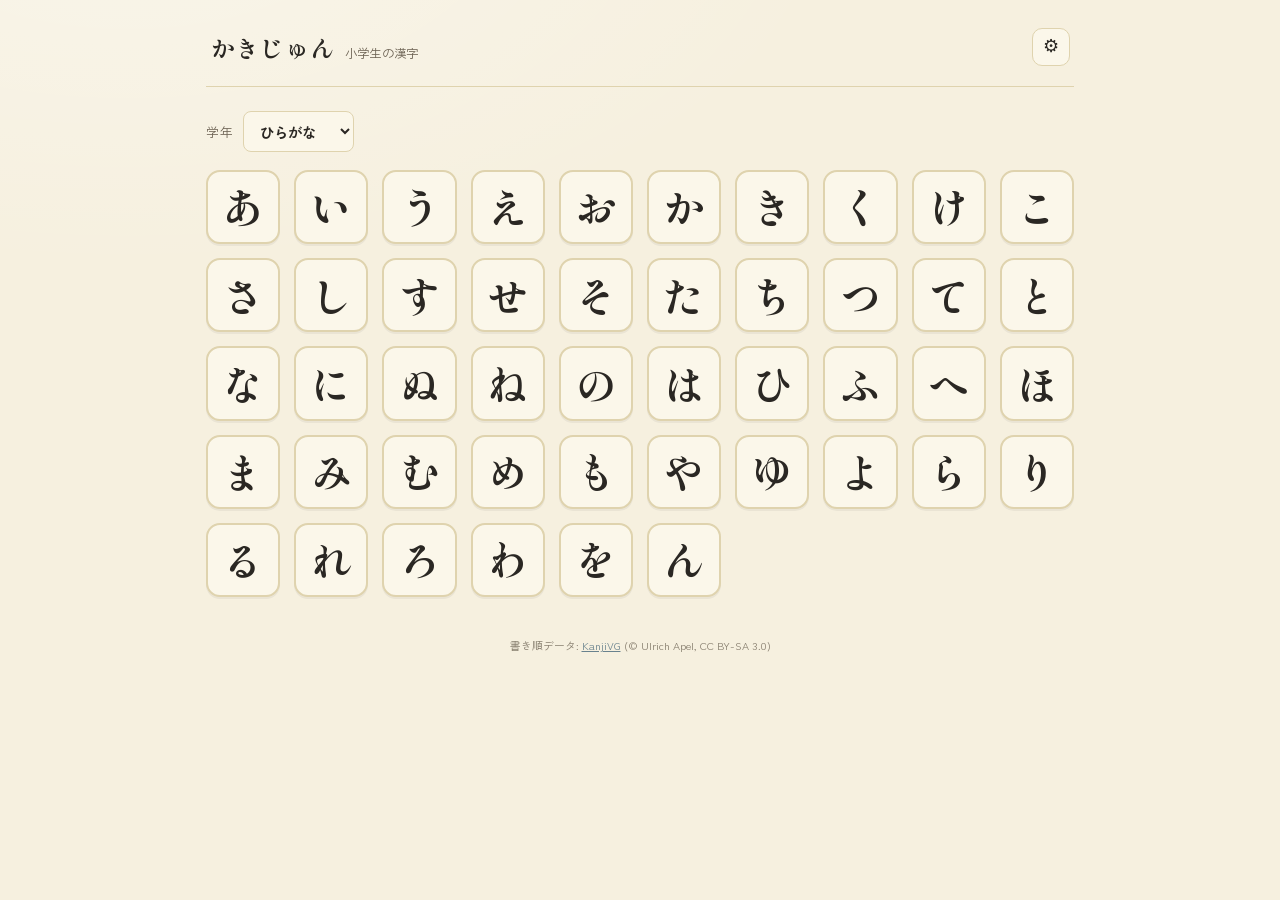
==== kanji-stroke-order-app.html @ b2378af5 "Add files via upload" ====
<!DOCTYPE html>
<html lang="ja">
<head>
<meta charset="UTF-8">
<meta name="viewport" content="width=device-width, initial-scale=1.0, maximum-scale=1, user-scalable=no">
<title>かきじゅん 〜 漢字の書き順学習</title>
<link rel="icon" href="icon-kan.png" type="image/png">
<link rel="apple-touch-icon" href="icon-kan.png">
<link rel="preconnect" href="https://fonts.googleapis.com">
<link rel="preconnect" href="https://fonts.gstatic.com" crossorigin>
<link href="https://fonts.googleapis.com/css2?family=Shippori+Mincho:wght@500;700&family=Zen+Kaku+Gothic+New:wght@400;500;700;900&display=swap" rel="stylesheet">
<style>
:root{
  --paper: #F6F0DF;
  --paper-deep: #EFE6CC;
  --card: #FBF7EA;
  --card-border: #DFD3AE;
  --ink: #2A2723;
  --ink-soft: #6B6152;
  --idle-border: #33302B;
  --mizu: #4FB8C4;
  --mizu-soft: rgba(79, 184, 196, 0.28);
  --mizu-deep: #2F8A96;
  --nando: #46677A;
  --nando-deep: #33505F;
  --disabled: #C9BE9F;
  --stroke-active: #E0512F;
  --guide-line: rgba(42,39,35,0.16);
  --guide-ghost: rgba(42,39,35,0.11);
}

* { box-sizing: border-box; }

body{
  margin:0;
  min-height:100vh;
  background:
    radial-gradient(1200px 600px at 10% -10%, rgba(255,255,255,0.35), transparent 60%),
    var(--paper);
  color: var(--ink);
  font-family: "Zen Kaku Gothic New", sans-serif;
  -webkit-tap-highlight-color: transparent;
}

.app{
  max-width: 900px;
  margin: 0 auto;
  padding: 24px 16px 60px;
}

header.app-header{
  display:flex;
  align-items:center;
  justify-content:space-between;
  gap:10px;
  padding: 4px 4px 20px;
  border-bottom: 1px solid var(--card-border);
  margin-bottom: 24px;
}
header.app-header .header-titles{
  display:flex;
  align-items:baseline;
  gap:10px;
}
header.app-header .title-jp{
  font-family:"Shippori Mincho", serif;
  font-weight:700;
  font-size: 1.5rem;
  letter-spacing: 0.04em;
}
header.app-header .subtitle{
  font-size: 0.78rem;
  color: var(--ink-soft);
  letter-spacing: 0.02em;
}
.settings-btn{
  border: 1.5px solid var(--card-border);
  background: var(--card);
  color: var(--ink);
  font-size: 1.1rem;
  line-height:1;
  width: 38px;
  height: 38px;
  border-radius: 10px;
  cursor: pointer;
  flex-shrink: 0;
}
.settings-btn:active{ transform: translateY(1px); }

/* ---------- 一覧ページ ---------- */
#view-list.hidden, #view-detail.hidden, #view-settings.hidden, #view-practice.hidden{ display:none; }

.grade-select-row{
  display:flex;
  align-items:center;
  gap: 10px;
  margin-bottom: 18px;
}
.grade-select-label{
  font-size: 0.8rem;
  color: var(--ink-soft);
  letter-spacing: 0.05em;
}
#grade-select{
  font-family: "Zen Kaku Gothic New", sans-serif;
  font-weight: 700;
  font-size: 0.9rem;
  color: var(--ink);
  background: var(--card);
  border: 1.5px solid var(--card-border);
  border-radius: 8px;
  padding: 8px 12px;
  cursor: pointer;
}
#grade-select:focus{
  outline: 2px solid var(--mizu);
  outline-offset: 1px;
}

.kanji-grid{
  display:grid;
  grid-template-columns: repeat(auto-fill, minmax(88px, 1fr));
  gap: 14px;
}
@media (min-width: 720px){
  .kanji-grid{ grid-template-columns: repeat(10, 1fr); }
}

.kanji-card{
  aspect-ratio: 1 / 1;
  background: var(--card);
  border: 2px solid var(--card-border);
  border-radius: 14px;
  display:flex;
  align-items:center;
  justify-content:center;
  cursor:pointer;
  box-shadow: 0 2px 0 rgba(42,39,35,0.06);
  transition: transform 0.08s ease, box-shadow 0.08s ease, border-color 0.15s ease;
  user-select:none;
  -webkit-user-select:none;
}
.kanji-card .glyph{
  font-family:"Shippori Mincho", serif;
  font-weight:700;
  font-size: 2.6rem;
  line-height:1;
  pointer-events:none;
}
.kanji-card:active,
.kanji-card.pressed{
  transform: translateY(2px) scale(0.97);
  box-shadow: 0 0 0 rgba(42,39,35,0);
  border-color: var(--mizu-deep);
}

/* ---------- 個別ページ ---------- */
.detail-top{
  display:flex;
  align-items:center;
  justify-content:space-between;
  margin-bottom: 6px;
}
.back-btn{
  border:none;
  background:none;
  color: var(--nando);
  font-family:"Zen Kaku Gothic New", sans-serif;
  font-weight:700;
  font-size:0.85rem;
  padding: 8px 4px;
  cursor:pointer;
}
.back-btn:hover{ color: var(--nando-deep); }

.focus-kanji{
  text-align:center;
  font-family:"Shippori Mincho", serif;
  font-weight:700;
  font-size: 2.2rem;
  margin: 4px 0 2px;
}

.play-instruction{
  text-align:center;
  font-size: 0.85rem;
  color: var(--ink-soft);
  margin-bottom: 14px;
}

.boxes-row{
  display:flex;
  justify-content:center;
  align-items:flex-start;
  gap: 18px;
  flex-wrap: wrap;
}

.kanji-box-wrap{
  display:flex;
  flex-direction:column;
  align-items:center;
  gap:8px;
}
.box-label{
  font-size: 0.72rem;
  color: var(--ink-soft);
  letter-spacing: 0.05em;
}

.kanji-box{
  width: 42vw;
  max-width: 200px;
  height: 42vw;
  max-height: 200px;
  background: var(--card);
  border-radius: 10px;
  position: relative;
  overflow:hidden;
}

.box-static{
  border: 3px solid var(--card-border);
}

.box-stroke-large{
  width: 62vw;
  max-width: 280px;
  height: 62vw;
  max-height: 280px;
}

.box-stroke{
  border: 4px solid var(--idle-border);
  box-shadow: 0 1px 0 rgba(0,0,0,0.05) inset;
  cursor:pointer;
  transition: border-color 0.2s ease, box-shadow 0.2s ease, transform 0.15s ease;
}
.box-stroke:active{ transform: scale(0.98); }
.box-stroke.playing{
  border-color: var(--mizu);
  box-shadow:
    0 0 0 3px var(--mizu-soft),
    0 6px 18px -4px var(--mizu-soft),
    0 2px 10px rgba(79,184,196,0.35);
}

.grid-guide{
  position:absolute;
  inset:0;
  pointer-events:none;
}
.grid-guide line{
  stroke: var(--guide-line);
  stroke-width: 1;
  stroke-dasharray: 4 4;
}

.stroke-svg{
  position:absolute;
  inset:0;
  width:100%;
  height:100%;
}
.stroke-ghost{
  fill:none;
  stroke: var(--guide-ghost);
  stroke-width: 4.2;
  stroke-linecap: round;
  stroke-linejoin: round;
}
.stroke-live{
  fill:none;
  stroke: var(--ink);
  stroke-width: 4.2;
  stroke-linecap: round;
  stroke-linejoin: round;
  transition: stroke 0.12s ease;
}
.stroke-live.stroke-active{
  stroke: var(--stroke-active);
}

.meta-row{
  display:flex;
  justify-content:center;
  margin: 16px 0 4px;
}
.stroke-count{
  font-size: 0.95rem;
  font-weight: 700;
  color: var(--ink);
  background: var(--paper-deep);
  padding: 4px 14px;
  border-radius: 999px;
}

.readings{
  max-width: 360px;
  margin: 18px auto 8px;
  display:flex;
  gap: 22px;
  justify-content:center;
}
.reading-group{
  text-align:center;
}
.reading-group h3{
  margin: 0 0 6px;
  font-size: 0.72rem;
  font-weight:700;
  color: var(--nando-deep);
  letter-spacing: 0.15em;
}
.reading-group .reading-item{
  font-size: 1rem;
  line-height: 1.8;
}
.reading-item .okurigana{
  color: var(--nando);
  font-size: 0.9em;
}
.reading-item.out-of-grade{ color: var(--ink-soft); }

.nav-row{
  display:flex;
  align-items:center;
  justify-content:space-between;
  max-width: 420px;
  margin: 28px auto 0;
  gap: 10px;
}
.nav-btn{
  flex:1;
  padding: 12px 10px;
  border-radius: 10px;
  border: none;
  background: var(--nando);
  color: #FBF7EA;
  font-family:"Zen Kaku Gothic New", sans-serif;
  font-weight: 700;
  font-size: 0.85rem;
  cursor:pointer;
  transition: background 0.15s ease, transform 0.08s ease;
}
.nav-btn:active{ transform: translateY(1px); }
.nav-btn:disabled{
  background: var(--disabled);
  color: #FBF7EA;
  cursor: default;
}

.list-return{
  display:block;
  margin: 18px auto 0;
  background:none;
  border: 1.5px solid var(--card-border);
  color: var(--ink-soft);
  padding: 8px 20px;
  border-radius: 999px;
  font-family:"Zen Kaku Gothic New", sans-serif;
  font-size: 0.78rem;
  cursor:pointer;
}

footer.credit{
  text-align:center;
  margin-top: 40px;
  font-size: 0.68rem;
  color: var(--ink-soft);
  opacity: 0.8;
  line-height: 1.6;
}
footer.credit a{ color: var(--nando); }

/* ---------- 設定ページ ---------- */
.settings-title{
  font-family:"Shippori Mincho", serif;
  font-weight:700;
  font-size: 1.2rem;
  margin: 4px 0 20px;
}
.settings-group{
  margin-bottom: 26px;
  padding-bottom: 22px;
  border-bottom: 1px solid var(--card-border);
}
.settings-group:last-child{
  border-bottom: none;
}
.settings-label{
  font-size: 0.78rem;
  font-weight:700;
  color: var(--nando-deep);
  letter-spacing: 0.06em;
  margin: 0 0 10px;
}
.settings-radio-row,
.settings-checkbox-row{
  display:flex;
  align-items:center;
  gap: 8px;
  font-size: 0.9rem;
  padding: 8px 4px;
  cursor:pointer;
}
.settings-radio-row input,
.settings-checkbox-row input{
  width: 18px;
  height: 18px;
  accent-color: var(--nando);
  cursor:pointer;
}
.settings-per-grade{
  margin-top: 4px;
  margin-left: 8px;
  padding-left: 14px;
  border-left: 2px solid var(--card-border);
}
#setting-current-grade{
  font-family: "Zen Kaku Gothic New", sans-serif;
  font-weight: 700;
  font-size: 0.9rem;
  color: var(--ink);
  background: var(--card);
  border: 1.5px solid var(--card-border);
  border-radius: 8px;
  padding: 8px 12px;
  cursor: pointer;
}

/* ---------- 直接練習ページ（骨組み） ---------- */
.stroke-current{
  stroke: #E0512F;
  stroke-width: 5.5;
  stroke-linecap: round;
  stroke-linejoin: round;
  fill: none;
}
.stroke-done{
  stroke: var(--ink);
  stroke-width: 4.2;
  stroke-linecap: round;
  stroke-linejoin: round;
  fill: none;
}
.stroke-marker-start{
  fill: none;
  stroke: #2F8A96;
  stroke-width: 2.6;
}
.stroke-marker-end{
  fill: none;
  stroke: #2F8A96;
  stroke-width: 2.6;
}
#view-practice{
  position: relative;
}

.practice-box-tap-hint{
  font-size: 0.68rem;
  color: var(--ink-soft);
  text-align:center;
  margin-top: 6px;
}

/* 練習エリアを大きくする対象（ひらがな・カタカナ・すうじ・小学1年生）のとき：
   ・タブレット幅（720px以上）：横並びのまま、見本30%／練習70%の幅で表示
   ・スマホ幅：縦積みにし、高さは JS 側で「画面に収まる範囲」を計算して
     見本30%／練習70%になるよう明示的に px 指定する（練習エリアが画面外に
     はみ出さないようにするため）
*/
.boxes-row-large{
  display:flex;
  flex-direction: column;
  align-items: stretch;
  gap: 14px;
  width: 100%;
}
.boxes-row-large .kanji-box-wrap{
  width: 100%;
}
.kanji-box-practice-large{
  width: 100%;
  max-width: none;
  height: auto; /* スマホではJSが高さをpxで上書きする */
}

@media (min-width: 720px){
  .boxes-row-large{
    flex-direction: row;
    align-items: flex-start;
    gap: 20px;
  }
  .boxes-row-large .kanji-box-wrap{
    width: auto;
  }
  .boxes-row-large #practice-sample-box.kanji-box-practice-large{
    width: 30%;
    height: auto !important;
    aspect-ratio: 1 / 1;
  }
  .boxes-row-large #practice-write-box.kanji-box-practice-large{
    width: 70%;
    height: auto !important;
    aspect-ratio: 1 / 1;
  }
}

/* 直接練習モード中はページ全体のスクロールを止める
   （練習エリア自体は touch-action:none で個別に操作できるようにしてある） */
body.no-page-scroll{
  overflow: hidden;
  height: 100%;
  position: fixed;
  width: 100%;
}
.user-ink{
  fill: none;
  stroke: #2F5FA6;
  stroke-width: 5;
  stroke-linecap: round;
  stroke-linejoin: round;
  opacity: 0.85;
}

.practice-result-overlay{
  position: absolute;
  inset: 0;
  background: rgba(42, 39, 35, 0.42);
  display:flex;
  align-items:center;
  justify-content:center;
  z-index: 20;
}
.practice-result-card{
  background: var(--card);
  border-radius: 18px;
  padding: 28px 24px;
  text-align:center;
  box-shadow: 0 10px 30px rgba(0,0,0,0.25);
  max-width: 280px;
}
.practice-result-grade{
  font-size: 3.2rem;
  line-height:1;
  margin-bottom: 10px;
}
.practice-result-message{
  font-size: 1rem;
  font-weight:700;
  color: var(--ink);
  margin-bottom: 20px;
}
.practice-result-buttons{
  display:flex;
  gap: 10px;
}



</style>
</head>
<body>

<div class="app">
  <header class="app-header">
    <div class="header-titles">
      <span class="title-jp">かきじゅん</span>
      <span class="subtitle">小学生の漢字</span>
    </div>
    <button class="settings-btn" id="btn-open-settings" aria-label="設定">⚙</button>
  </header>

  <!-- ============ 一覧ページ ============ -->
  <section id="view-list">
    <div class="grade-select-row">
      <label for="grade-select" class="grade-select-label">学年</label>
      <select id="grade-select"></select>
    </div>
    <div class="kanji-grid" id="kanji-grid"></div>
  </section>

  <!-- ============ 設定ページ ============ -->
  <section id="view-settings" class="hidden">
    <div class="detail-top">
      <button class="back-btn" id="btn-settings-back">← もどる</button>
    </div>
    <h2 class="settings-title">設定</h2>

    <div class="settings-group">
      <h3 class="settings-label">現在の学年</h3>
      <select id="setting-current-grade"></select>
    </div>

    <div class="settings-group">
      <h3 class="settings-label">漢字の練習モード</h3>
      <label class="settings-radio-row">
        <input type="radio" name="practice-mode-type" value="belowGrade">
        設定した学年より下を直接練習
      </label>
      <label class="settings-radio-row">
        <input type="radio" name="practice-mode-type" value="all">
        すべて直接練習
      </label>
      <label class="settings-radio-row">
        <input type="radio" name="practice-mode-type" value="perGrade">
        学年ごとに設定
      </label>
      <div class="settings-per-grade hidden" id="settings-per-grade">
        <label class="settings-checkbox-row"><input type="checkbox" data-grade="1"> 小学1年生</label>
        <label class="settings-checkbox-row"><input type="checkbox" data-grade="2"> 小学2年生</label>
        <label class="settings-checkbox-row"><input type="checkbox" data-grade="3"> 小学3年生</label>
        <label class="settings-checkbox-row"><input type="checkbox" data-grade="4"> 小学4年生</label>
        <label class="settings-checkbox-row"><input type="checkbox" data-grade="5"> 小学5年生</label>
        <label class="settings-checkbox-row"><input type="checkbox" data-grade="6"> 小学6年生</label>
      </div>
    </div>

    <div class="settings-group">
      <h3 class="settings-label">書き順見本の位置</h3>
      <label class="settings-radio-row">
        <input type="radio" name="sample-position" value="left">左
      </label>
      <label class="settings-radio-row">
        <input type="radio" name="sample-position" value="right">右
      </label>
    </div>

    <div class="settings-group">
      <h3 class="settings-label">なぞり判定の厳しさ</h3>
      <label class="settings-radio-row">
        <input type="radio" name="tolerance" value="easy">やさしい
      </label>
      <label class="settings-radio-row">
        <input type="radio" name="tolerance" value="normal">ふつう
      </label>
      <label class="settings-radio-row">
        <input type="radio" name="tolerance" value="hard">きびしい
      </label>
    </div>

    <div class="settings-group">
      <h3 class="settings-label">書き直し方法</h3>
      <label class="settings-radio-row">
        <input type="radio" name="redo-mode" value="strokeOnly">その1画だけ書き直す
      </label>
      <label class="settings-radio-row">
        <input type="radio" name="redo-mode" value="fromStart">すべて最初から書き直す
      </label>
    </div>
  </section>

  <!-- ============ 直接練習ページ（骨組み・なぞり判定は未実装） ============ -->
  <section id="view-practice" class="hidden">
    <div class="detail-top">
      <button class="back-btn" id="btn-practice-back">← もどる</button>
    </div>
    <div class="focus-kanji" id="practice-focus-char"></div>
    <div class="play-instruction" id="practice-instruction">見本をタップで再生 ▶️</div>
    <div class="boxes-row" id="practice-boxes-row"></div>
  </section>

  <!-- ============ 個別ページ ============ -->
  <section id="view-detail" class="hidden">
    <div class="detail-top">
      <button class="back-btn" id="btn-back-top">← 一覧</button>
    </div>

    <div class="focus-kanji" id="focus-kanji"></div>
    <div class="play-instruction">右の字をタップで最初から ▶️</div>

    <div class="boxes-row">
      <div class="kanji-box-wrap">
        <div class="kanji-box box-stroke box-stroke-large" id="box-stroke">
          <svg class="grid-guide" viewBox="0 0 100 100" preserveAspectRatio="none">
            <line x1="50" y1="0" x2="50" y2="100"></line>
            <line x1="0" y1="50" x2="100" y2="50"></line>
          </svg>
          <svg class="stroke-svg" id="stroke-svg" viewBox="0 0 109 109"></svg>
        </div>
      </div>
    </div>

    <div class="meta-row">
      <span class="stroke-count" id="stroke-count-label"></span>
    </div>

    <div class="readings">
      <div class="reading-group">
        <h3>音読み</h3>
        <div class="reading-item" id="on-readings"></div>
      </div>
      <div class="reading-group">
        <h3>訓読み</h3>
        <div class="reading-item" id="kun-readings"></div>
      </div>
    </div>

    <div class="nav-row">
      <button class="nav-btn" id="btn-prev">← 前の漢字</button>
      <button class="nav-btn" id="btn-next">次の漢字 →</button>
    </div>
    <button class="list-return" id="btn-back-bottom">リストに戻る</button>
  </section>

  <footer class="credit">
    書き順データ: <a href="https://kanjivg.tagaini.net/" target="_blank" rel="noopener">KanjiVG</a>
    (© Ulrich Apel, CC BY-SA 3.0)
  </footer>
</div>

<script>
/* =========================================================================
   kanji-data-grade1.js（データ層 / 小学1年生 80字）

   出典・検証方法:
   - 画数・音読み・訓読みは KANJIDIC2（電子辞書研究開発グループ [EDRDG] 提供、
     CC BY-SA 4.0）と、学年別漢字の読み方をまとめた教育系ウェブサイトの一覧表を
     突き合わせて作成しています。
   - 画数は KANJIDIC2 のデータと、KanjiVG の実際の書き順ストローク数の
     両方が一致することを機械的に確認済みです（この学年の全字で完全一致）。
   - 読み方（音読み・訓読み）は、上記の一覧表が挙げていた候補を KANJIDIC2 の
     読み方一覧と照合し、辞書的に実在が確認できたものだけを採用しています。
     ただし「この学年で実際にどの読みまで教えるか」という教育的な線引きは
     ウェブサイト側の編集判断によるものなので、記載よりも狭く教えたい場合は
     readings.on / readings.kun の配列から個別に間引いてください。
   - この配列の並び順は、ユーザーから指定された一覧（教科書会社などが使う
     伝統的な並び順）をそのまま採用しており、読み方などによる並べ替えは
     行っていません（一覧ページはこの配列順のまま表示する）。

   readings.on  : 音読み配列。各要素 {text, grade}
   readings.kun : 訓読み配列。各要素 {base, okurigana, grade}
     - base      : 漢字部分の読み（例: 「わる」）
     - okurigana : 送り仮名部分（例: 「い」）。送り仮名が無い読みは "" にする
     - grade     : その読みを習う学年（学年外の読みを区別するための拡張用）
   ========================================================================= */

const grade1Kanji = [
  {
    kanji: "一",
    sortReading: "いち",
    strokeCount: 1,
    readings: {
      on: [
        { text: "イチ", grade: 1 },
        { text: "イツ", grade: 1 }
      ],
      kun: [
        { base: "ひと", okurigana: "つ", grade: 1 }
      ]
    }
  },
  {
    kanji: "右",
    sortReading: "う",
    strokeCount: 5,
    readings: {
      on: [
        { text: "ウ", grade: 1 },
        { text: "ユウ", grade: 1 }
      ],
      kun: [
        { base: "みぎ", okurigana: "", grade: 1 }
      ]
    }
  },
  {
    kanji: "雨",
    sortReading: "う",
    strokeCount: 8,
    readings: {
      on: [
        { text: "ウ", grade: 1 }
      ],
      kun: [
        { base: "あめ", okurigana: "", grade: 1 },
        { base: "あま", okurigana: "", grade: 1 }
      ]
    }
  },
  {
    kanji: "円",
    sortReading: "えん",
    strokeCount: 4,
    readings: {
      on: [
        { text: "エン", grade: 1 }
      ],
      kun: [
        { base: "まる", okurigana: "い", grade: 1 }
      ]
    }
  },
  {
    kanji: "王",
    sortReading: "おう",
    strokeCount: 4,
    readings: {
      on: [
        { text: "オウ", grade: 1 }
      ],
      kun: [
        
      ]
    }
  },
  {
    kanji: "音",
    sortReading: "おん",
    strokeCount: 9,
    readings: {
      on: [
        { text: "オン", grade: 1 },
        { text: "イン", grade: 1 }
      ],
      kun: [
        { base: "おと", okurigana: "", grade: 1 }
      ]
    }
  },
  {
    kanji: "下",
    sortReading: "か",
    strokeCount: 3,
    readings: {
      on: [
        { text: "カ", grade: 1 },
        { text: "ゲ", grade: 1 }
      ],
      kun: [
        { base: "した", okurigana: "", grade: 1 },
        { base: "くだ", okurigana: "る", grade: 1 },
        { base: "くだ", okurigana: "さる", grade: 1 },
        { base: "さ", okurigana: "がる", grade: 1 },
        { base: "しも", okurigana: "", grade: 1 },
        { base: "もと", okurigana: "", grade: 1 },
        { base: "お", okurigana: "りる", grade: 1 }
      ]
    }
  },
  {
    kanji: "火",
    sortReading: "か",
    strokeCount: 4,
    readings: {
      on: [
        { text: "カ", grade: 1 }
      ],
      kun: [
        { base: "ひ", okurigana: "", grade: 1 },
        { base: "ほ", okurigana: "", grade: 1 }
      ]
    }
  },
  {
    kanji: "花",
    sortReading: "か",
    strokeCount: 7,
    readings: {
      on: [
        { text: "カ", grade: 1 }
      ],
      kun: [
        { base: "はな", okurigana: "", grade: 1 }
      ]
    }
  },
  {
    kanji: "学",
    sortReading: "がく",
    strokeCount: 8,
    readings: {
      on: [
        { text: "ガク", grade: 1 }
      ],
      kun: [
        { base: "まな", okurigana: "ぶ", grade: 1 }
      ]
    }
  },
  {
    kanji: "気",
    sortReading: "き",
    strokeCount: 6,
    readings: {
      on: [
        { text: "キ", grade: 1 },
        { text: "ケ", grade: 1 }
      ],
      kun: [
        
      ]
    }
  },
  {
    kanji: "九",
    sortReading: "きゅう",
    strokeCount: 2,
    readings: {
      on: [
        { text: "キュウ", grade: 1 },
        { text: "ク", grade: 1 }
      ],
      kun: [
        { base: "ここの", okurigana: "つ", grade: 1 }
      ]
    }
  },
  {
    kanji: "休",
    sortReading: "きゅう",
    strokeCount: 6,
    readings: {
      on: [
        { text: "キュウ", grade: 1 }
      ],
      kun: [
        { base: "やす", okurigana: "む", grade: 1 },
        { base: "やす", okurigana: "まる", grade: 1 },
        { base: "やす", okurigana: "める", grade: 1 }
      ]
    }
  },
  {
    kanji: "玉",
    sortReading: "ぎょく",
    strokeCount: 5,
    readings: {
      on: [
        { text: "ギョク", grade: 1 }
      ],
      kun: [
        { base: "たま", okurigana: "", grade: 1 }
      ]
    }
  },
  {
    kanji: "金",
    sortReading: "きん",
    strokeCount: 8,
    readings: {
      on: [
        { text: "キン", grade: 1 },
        { text: "コン", grade: 1 }
      ],
      kun: [
        { base: "かね", okurigana: "", grade: 1 },
        { base: "かな", okurigana: "", grade: 1 }
      ]
    }
  },
  {
    kanji: "空",
    sortReading: "くう",
    strokeCount: 8,
    readings: {
      on: [
        { text: "クウ", grade: 1 }
      ],
      kun: [
        { base: "そら", okurigana: "", grade: 1 },
        { base: "あ", okurigana: "ける", grade: 1 },
        { base: "から", okurigana: "", grade: 1 }
      ]
    }
  },
  {
    kanji: "月",
    sortReading: "げつ",
    strokeCount: 4,
    readings: {
      on: [
        { text: "ゲツ", grade: 1 },
        { text: "ガツ", grade: 1 }
      ],
      kun: [
        { base: "つき", okurigana: "", grade: 1 }
      ]
    }
  },
  {
    kanji: "犬",
    sortReading: "けん",
    strokeCount: 4,
    readings: {
      on: [
        { text: "ケン", grade: 1 }
      ],
      kun: [
        { base: "いぬ", okurigana: "", grade: 1 }
      ]
    }
  },
  {
    kanji: "見",
    sortReading: "けん",
    strokeCount: 7,
    readings: {
      on: [
        { text: "ケン", grade: 1 }
      ],
      kun: [
        { base: "み", okurigana: "る", grade: 1 },
        { base: "み", okurigana: "える", grade: 1 }
      ]
    }
  },
  {
    kanji: "五",
    sortReading: "ご",
    strokeCount: 4,
    readings: {
      on: [
        { text: "ゴ", grade: 1 }
      ],
      kun: [
        { base: "いつ", okurigana: "つ", grade: 1 }
      ]
    }
  },
  {
    kanji: "口",
    sortReading: "こう",
    strokeCount: 3,
    readings: {
      on: [
        { text: "コウ", grade: 1 },
        { text: "ク", grade: 1 }
      ],
      kun: [
        { base: "くち", okurigana: "", grade: 1 }
      ]
    }
  },
  {
    kanji: "校",
    sortReading: "こう",
    strokeCount: 10,
    readings: {
      on: [
        { text: "コウ", grade: 1 }
      ],
      kun: [
        
      ]
    }
  },
  {
    kanji: "左",
    sortReading: "さ",
    strokeCount: 5,
    readings: {
      on: [
        { text: "サ", grade: 1 }
      ],
      kun: [
        { base: "ひだり", okurigana: "", grade: 1 }
      ]
    }
  },
  {
    kanji: "三",
    sortReading: "さん",
    strokeCount: 3,
    readings: {
      on: [
        { text: "サン", grade: 1 }
      ],
      kun: [
        { base: "みっ", okurigana: "つ", grade: 1 }
      ]
    }
  },
  {
    kanji: "山",
    sortReading: "さん",
    strokeCount: 3,
    readings: {
      on: [
        { text: "サン", grade: 1 }
      ],
      kun: [
        { base: "やま", okurigana: "", grade: 1 }
      ]
    }
  },
  {
    kanji: "子",
    sortReading: "し",
    strokeCount: 3,
    readings: {
      on: [
        { text: "シ", grade: 1 },
        { text: "ス", grade: 1 }
      ],
      kun: [
        { base: "こ", okurigana: "", grade: 1 }
      ]
    }
  },
  {
    kanji: "四",
    sortReading: "し",
    strokeCount: 5,
    readings: {
      on: [
        { text: "シ", grade: 1 }
      ],
      kun: [
        { base: "よっ", okurigana: "つ", grade: 1 },
        { base: "よん", okurigana: "", grade: 1 }
      ]
    }
  },
  {
    kanji: "糸",
    sortReading: "し",
    strokeCount: 6,
    readings: {
      on: [
        { text: "シ", grade: 1 }
      ],
      kun: [
        { base: "いと", okurigana: "", grade: 1 }
      ]
    }
  },
  {
    kanji: "字",
    sortReading: "じ",
    strokeCount: 6,
    readings: {
      on: [
        { text: "ジ", grade: 1 }
      ],
      kun: [
        { base: "あざ", okurigana: "", grade: 1 }
      ]
    }
  },
  {
    kanji: "耳",
    sortReading: "じ",
    strokeCount: 6,
    readings: {
      on: [
        { text: "ジ", grade: 1 }
      ],
      kun: [
        { base: "みみ", okurigana: "", grade: 1 }
      ]
    }
  },
  {
    kanji: "七",
    sortReading: "しち",
    strokeCount: 2,
    readings: {
      on: [
        { text: "シチ", grade: 1 }
      ],
      kun: [
        { base: "なな", okurigana: "つ", grade: 1 },
        { base: "なな", okurigana: "", grade: 1 }
      ]
    }
  },
  {
    kanji: "車",
    sortReading: "しゃ",
    strokeCount: 7,
    readings: {
      on: [
        { text: "シャ", grade: 1 }
      ],
      kun: [
        { base: "くるま", okurigana: "", grade: 1 }
      ]
    }
  },
  {
    kanji: "十",
    sortReading: "じゅう",
    strokeCount: 2,
    readings: {
      on: [
        { text: "ジュウ", grade: 1 },
        { text: "ジッ", grade: 1 }
      ],
      kun: [
        { base: "とお", okurigana: "", grade: 1 },
        { base: "と", okurigana: "", grade: 1 }
      ]
    }
  },
  {
    kanji: "手",
    sortReading: "しゅ",
    strokeCount: 4,
    readings: {
      on: [
        { text: "シュ", grade: 1 }
      ],
      kun: [
        { base: "て", okurigana: "", grade: 1 },
        { base: "た", okurigana: "", grade: 1 }
      ]
    }
  },
  {
    kanji: "出",
    sortReading: "しゅつ",
    strokeCount: 5,
    readings: {
      on: [
        { text: "シュツ", grade: 1 },
        { text: "スイ", grade: 1 }
      ],
      kun: [
        { base: "で", okurigana: "る", grade: 1 },
        { base: "だ", okurigana: "す", grade: 1 }
      ]
    }
  },
  {
    kanji: "女",
    sortReading: "じょ",
    strokeCount: 3,
    readings: {
      on: [
        { text: "ジョ", grade: 1 },
        { text: "ニョ", grade: 1 },
        { text: "ニョウ", grade: 1 }
      ],
      kun: [
        { base: "おんな", okurigana: "", grade: 1 },
        { base: "め", okurigana: "", grade: 1 }
      ]
    }
  },
  {
    kanji: "小",
    sortReading: "しょう",
    strokeCount: 3,
    readings: {
      on: [
        { text: "ショウ", grade: 1 }
      ],
      kun: [
        { base: "ちい", okurigana: "さい", grade: 1 },
        { base: "こ", okurigana: "", grade: 1 },
        { base: "お", okurigana: "", grade: 1 }
      ]
    }
  },
  {
    kanji: "上",
    sortReading: "じょう",
    strokeCount: 3,
    readings: {
      on: [
        { text: "ジョウ", grade: 1 },
        { text: "ショウ", grade: 1 }
      ],
      kun: [
        { base: "うえ", okurigana: "", grade: 1 },
        { base: "うわ", okurigana: "", grade: 1 },
        { base: "かみ", okurigana: "", grade: 1 },
        { base: "あ", okurigana: "げる", grade: 1 },
        { base: "のぼ", okurigana: "る", grade: 1 }
      ]
    }
  },
  {
    kanji: "森",
    sortReading: "しん",
    strokeCount: 12,
    readings: {
      on: [
        { text: "シン", grade: 1 }
      ],
      kun: [
        { base: "もり", okurigana: "", grade: 1 }
      ]
    }
  },
  {
    kanji: "人",
    sortReading: "じん",
    strokeCount: 2,
    readings: {
      on: [
        { text: "ジン", grade: 1 },
        { text: "ニン", grade: 1 }
      ],
      kun: [
        { base: "ひと", okurigana: "", grade: 1 }
      ]
    }
  },
  {
    kanji: "水",
    sortReading: "すい",
    strokeCount: 4,
    readings: {
      on: [
        { text: "スイ", grade: 1 }
      ],
      kun: [
        { base: "みず", okurigana: "", grade: 1 }
      ]
    }
  },
  {
    kanji: "正",
    sortReading: "せい",
    strokeCount: 5,
    readings: {
      on: [
        { text: "セイ", grade: 1 },
        { text: "ショウ", grade: 1 }
      ],
      kun: [
        { base: "ただ", okurigana: "しい", grade: 1 },
        { base: "まさ", okurigana: "", grade: 1 }
      ]
    }
  },
  {
    kanji: "生",
    sortReading: "せい",
    strokeCount: 5,
    readings: {
      on: [
        { text: "セイ", grade: 1 },
        { text: "ショウ", grade: 1 }
      ],
      kun: [
        { base: "い", okurigana: "きる", grade: 1 },
        { base: "う", okurigana: "まれる", grade: 1 },
        { base: "お", okurigana: "う", grade: 1 },
        { base: "は", okurigana: "える", grade: 1 },
        { base: "き", okurigana: "", grade: 1 },
        { base: "なま", okurigana: "", grade: 1 }
      ]
    }
  },
  {
    kanji: "青",
    sortReading: "せい",
    strokeCount: 8,
    readings: {
      on: [
        { text: "セイ", grade: 1 },
        { text: "ショウ", grade: 1 }
      ],
      kun: [
        { base: "あお", okurigana: "", grade: 1 }
      ]
    }
  },
  {
    kanji: "夕",
    sortReading: "せき",
    strokeCount: 3,
    readings: {
      on: [
        { text: "セキ", grade: 1 }
      ],
      kun: [
        { base: "ゆう", okurigana: "", grade: 1 }
      ]
    }
  },
  {
    kanji: "石",
    sortReading: "せき",
    strokeCount: 5,
    readings: {
      on: [
        { text: "セキ", grade: 1 },
        { text: "シャク", grade: 1 },
        { text: "コク", grade: 1 }
      ],
      kun: [
        { base: "いし", okurigana: "", grade: 1 }
      ]
    }
  },
  {
    kanji: "赤",
    sortReading: "せき",
    strokeCount: 7,
    readings: {
      on: [
        { text: "セキ", grade: 1 },
        { text: "シャク", grade: 1 }
      ],
      kun: [
        { base: "あか", okurigana: "", grade: 1 },
        { base: "あか", okurigana: "らめる", grade: 1 }
      ]
    }
  },
  {
    kanji: "千",
    sortReading: "せん",
    strokeCount: 3,
    readings: {
      on: [
        { text: "セン", grade: 1 }
      ],
      kun: [
        
      ]
    }
  },
  {
    kanji: "川",
    sortReading: "せん",
    strokeCount: 3,
    readings: {
      on: [
        { text: "セン", grade: 1 }
      ],
      kun: [
        { base: "かわ", okurigana: "", grade: 1 }
      ]
    }
  },
  {
    kanji: "先",
    sortReading: "せん",
    strokeCount: 6,
    readings: {
      on: [
        { text: "セン", grade: 1 }
      ],
      kun: [
        { base: "さき", okurigana: "", grade: 1 }
      ]
    }
  },
  {
    kanji: "早",
    sortReading: "そう",
    strokeCount: 6,
    readings: {
      on: [
        { text: "ソウ", grade: 1 },
        { text: "サッ", grade: 1 }
      ],
      kun: [
        { base: "はや", okurigana: "い", grade: 1 },
        { base: "はや", okurigana: "まる", grade: 1 }
      ]
    }
  },
  {
    kanji: "草",
    sortReading: "そう",
    strokeCount: 9,
    readings: {
      on: [
        { text: "ソウ", grade: 1 }
      ],
      kun: [
        { base: "くさ", okurigana: "", grade: 1 }
      ]
    }
  },
  {
    kanji: "足",
    sortReading: "そく",
    strokeCount: 7,
    readings: {
      on: [
        { text: "ソク", grade: 1 }
      ],
      kun: [
        { base: "た", okurigana: "りる", grade: 1 },
        { base: "た", okurigana: "す", grade: 1 },
        { base: "あし", okurigana: "", grade: 1 }
      ]
    }
  },
  {
    kanji: "村",
    sortReading: "そん",
    strokeCount: 7,
    readings: {
      on: [
        { text: "ソン", grade: 1 }
      ],
      kun: [
        { base: "むら", okurigana: "", grade: 1 }
      ]
    }
  },
  {
    kanji: "大",
    sortReading: "たい",
    strokeCount: 3,
    readings: {
      on: [
        { text: "タイ", grade: 1 },
        { text: "ダイ", grade: 1 }
      ],
      kun: [
        { base: "おお", okurigana: "きい", grade: 1 },
        { base: "おお", okurigana: "いに", grade: 1 }
      ]
    }
  },
  {
    kanji: "男",
    sortReading: "だん",
    strokeCount: 7,
    readings: {
      on: [
        { text: "ダン", grade: 1 },
        { text: "ナン", grade: 1 }
      ],
      kun: [
        { base: "おとこ", okurigana: "", grade: 1 }
      ]
    }
  },
  {
    kanji: "竹",
    sortReading: "ちく",
    strokeCount: 6,
    readings: {
      on: [
        { text: "チク", grade: 1 }
      ],
      kun: [
        { base: "たけ", okurigana: "", grade: 1 }
      ]
    }
  },
  {
    kanji: "中",
    sortReading: "ちゅう",
    strokeCount: 4,
    readings: {
      on: [
        { text: "チュウ", grade: 1 }
      ],
      kun: [
        { base: "なか", okurigana: "", grade: 1 }
      ]
    }
  },
  {
    kanji: "虫",
    sortReading: "ちゅう",
    strokeCount: 6,
    readings: {
      on: [
        { text: "チュウ", grade: 1 }
      ],
      kun: [
        { base: "むし", okurigana: "", grade: 1 }
      ]
    }
  },
  {
    kanji: "町",
    sortReading: "ちょう",
    strokeCount: 7,
    readings: {
      on: [
        { text: "チョウ", grade: 1 }
      ],
      kun: [
        { base: "まち", okurigana: "", grade: 1 }
      ]
    }
  },
  {
    kanji: "天",
    sortReading: "てん",
    strokeCount: 4,
    readings: {
      on: [
        { text: "テン", grade: 1 }
      ],
      kun: [
        { base: "あま", okurigana: "", grade: 1 },
        { base: "あめ", okurigana: "", grade: 1 }
      ]
    }
  },
  {
    kanji: "田",
    sortReading: "でん",
    strokeCount: 5,
    readings: {
      on: [
        { text: "デン", grade: 1 }
      ],
      kun: [
        { base: "た", okurigana: "", grade: 1 }
      ]
    }
  },
  {
    kanji: "土",
    sortReading: "ど",
    strokeCount: 3,
    readings: {
      on: [
        { text: "ド", grade: 1 },
        { text: "ト", grade: 1 }
      ],
      kun: [
        { base: "つち", okurigana: "", grade: 1 }
      ]
    }
  },
  {
    kanji: "二",
    sortReading: "に",
    strokeCount: 2,
    readings: {
      on: [
        { text: "ニ", grade: 1 }
      ],
      kun: [
        { base: "ふた", okurigana: "つ", grade: 1 }
      ]
    }
  },
  {
    kanji: "日",
    sortReading: "にち",
    strokeCount: 4,
    readings: {
      on: [
        { text: "ニチ", grade: 1 },
        { text: "ジツ", grade: 1 }
      ],
      kun: [
        { base: "ひ", okurigana: "", grade: 1 },
        { base: "か", okurigana: "", grade: 1 }
      ]
    }
  },
  {
    kanji: "年",
    sortReading: "ねん",
    strokeCount: 6,
    readings: {
      on: [
        { text: "ネン", grade: 1 }
      ],
      kun: [
        { base: "とし", okurigana: "", grade: 1 }
      ]
    }
  },
  {
    kanji: "入",
    sortReading: "にゅう",
    strokeCount: 2,
    readings: {
      on: [
        { text: "ニュウ", grade: 1 }
      ],
      kun: [
        { base: "はい", okurigana: "る", grade: 1 },
        { base: "い", okurigana: "れる", grade: 1 }
      ]
    }
  },
  {
    kanji: "貝",
    sortReading: "かい",
    strokeCount: 7,
    readings: {
      on: [
        
      ],
      kun: [
        { base: "かい", okurigana: "", grade: 1 }
      ]
    }
  },
  {
    kanji: "白",
    sortReading: "はく",
    strokeCount: 5,
    readings: {
      on: [
        { text: "ハク", grade: 1 },
        { text: "ビャク", grade: 1 }
      ],
      kun: [
        { base: "しろ", okurigana: "い", grade: 1 },
        { base: "しろ", okurigana: "", grade: 1 },
        { base: "しら", okurigana: "", grade: 1 }
      ]
    }
  },
  {
    kanji: "八",
    sortReading: "はち",
    strokeCount: 2,
    readings: {
      on: [
        { text: "ハチ", grade: 1 }
      ],
      kun: [
        { base: "やっ", okurigana: "つ", grade: 1 },
        { base: "や", okurigana: "", grade: 1 }
      ]
    }
  },
  {
    kanji: "百",
    sortReading: "ひゃく",
    strokeCount: 6,
    readings: {
      on: [
        { text: "ヒャク", grade: 1 }
      ],
      kun: [
        
      ]
    }
  },
  {
    kanji: "文",
    sortReading: "ぶん",
    strokeCount: 4,
    readings: {
      on: [
        { text: "ブン", grade: 1 },
        { text: "モン", grade: 1 }
      ],
      kun: [
        { base: "ふみ", okurigana: "", grade: 1 }
      ]
    }
  },
  {
    kanji: "木",
    sortReading: "ぼく",
    strokeCount: 4,
    readings: {
      on: [
        { text: "ボク", grade: 1 },
        { text: "モク", grade: 1 }
      ],
      kun: [
        { base: "き", okurigana: "", grade: 1 },
        { base: "こ", okurigana: "", grade: 1 }
      ]
    }
  },
  {
    kanji: "本",
    sortReading: "ほん",
    strokeCount: 5,
    readings: {
      on: [
        { text: "ホン", grade: 1 }
      ],
      kun: [
        { base: "もと", okurigana: "", grade: 1 }
      ]
    }
  },
  {
    kanji: "名",
    sortReading: "めい",
    strokeCount: 6,
    readings: {
      on: [
        { text: "メイ", grade: 1 },
        { text: "ミョウ", grade: 1 }
      ],
      kun: [
        { base: "な", okurigana: "", grade: 1 }
      ]
    }
  },
  {
    kanji: "目",
    sortReading: "もく",
    strokeCount: 5,
    readings: {
      on: [
        { text: "モク", grade: 1 },
        { text: "ボク", grade: 1 }
      ],
      kun: [
        { base: "め", okurigana: "", grade: 1 }
      ]
    }
  },
  {
    kanji: "立",
    sortReading: "りつ",
    strokeCount: 5,
    readings: {
      on: [
        { text: "リツ", grade: 1 },
        { text: "リュウ", grade: 1 }
      ],
      kun: [
        { base: "た", okurigana: "つ", grade: 1 },
        { base: "た", okurigana: "てる", grade: 1 }
      ]
    }
  },
  {
    kanji: "力",
    sortReading: "りょく",
    strokeCount: 2,
    readings: {
      on: [
        { text: "リョク", grade: 1 },
        { text: "リキ", grade: 1 }
      ],
      kun: [
        { base: "ちから", okurigana: "", grade: 1 }
      ]
    }
  },
  {
    kanji: "林",
    sortReading: "りん",
    strokeCount: 8,
    readings: {
      on: [
        { text: "リン", grade: 1 }
      ],
      kun: [
        { base: "はやし", okurigana: "", grade: 1 }
      ]
    }
  },
  {
    kanji: "六",
    sortReading: "ろく",
    strokeCount: 4,
    readings: {
      on: [
        { text: "ロク", grade: 1 }
      ],
      kun: [
        { base: "むっ", okurigana: "つ", grade: 1 },
        { base: "む", okurigana: "", grade: 1 },
        { base: "むい", okurigana: "", grade: 1 }
      ]
    }
  }
];

/* =========================================================================
   kanji-data-grade2.js（データ層 / 小学2年生 160字）

   出典・検証方法:
   - 画数・音読み・訓読みは KANJIDIC2（電子辞書研究開発グループ [EDRDG] 提供、
     CC BY-SA 4.0）と、学年別漢字の読み方をまとめた教育系ウェブサイトの一覧表を
     突き合わせて作成しています。
   - 対象の160字は、KANJIDIC2の学年情報（文部科学省の学年別漢字配当表に基づく）
     でgrade=2として登録されている漢字と完全に一致することを確認済みです。
   - 画数は KANJIDIC2 のデータと、KanjiVG の実際の書き順ストローク数の
     両方が一致することを機械的に確認済みです（この学年の全字で完全一致）。
   - 読み方（音読み・訓読み）は、上記の一覧表が挙げていた候補を KANJIDIC2 の
     読み方一覧と照合し、辞書的に実在が確認できたものだけを採用しています。
     一覧表の誤り（例: 「体」の画数が4画と誤記されていた、「絵」の「え」が
     訓読み欄に誤って記載されていた等）はKANJIDIC2の値で補正しています。
   - この配列の並び順は、教育系ウェブサイトの一覧表の掲載順をそのまま採用して
     おり、読み方などによる並べ替えは行っていません（一覧ページはこの配列順の
     まま表示する）。

   readings.on  : 音読み配列。各要素 {text, grade}
   readings.kun : 訓読み配列。各要素 {base, okurigana, grade}
     - base      : 漢字部分の読み（例: 「わる」）
     - okurigana : 送り仮名部分（例: 「い」）。送り仮名が無い読みは "" にする
     - grade     : その読みを習う学年（学年外の読みを区別するための拡張用）
   ========================================================================= */

const grade2Kanji = [
  {
    kanji: "引",
    sortReading: "いん",
    strokeCount: 4,
    readings: {
      on: [
        { text: "イン", grade: 2 }
      ],
      kun: [
        { base: "ひ", okurigana: "く", grade: 2 }
      ]
    }
  },
  {
    kanji: "羽",
    sortReading: "う",
    strokeCount: 6,
    readings: {
      on: [
        { text: "ウ", grade: 2 }
      ],
      kun: [
        { base: "はね", okurigana: "", grade: 2 }
      ]
    }
  },
  {
    kanji: "園",
    sortReading: "えん",
    strokeCount: 13,
    readings: {
      on: [
        { text: "エン", grade: 2 }
      ],
      kun: [
        { base: "その", okurigana: "", grade: 2 }
      ]
    }
  },
  {
    kanji: "遠",
    sortReading: "えん",
    strokeCount: 13,
    readings: {
      on: [
        { text: "エン", grade: 2 },
        { text: "オン", grade: 2 }
      ],
      kun: [
        { base: "とお", okurigana: "い", grade: 2 }
      ]
    }
  },
  {
    kanji: "雲",
    sortReading: "うん",
    strokeCount: 12,
    readings: {
      on: [
        { text: "ウン", grade: 2 }
      ],
      kun: [
        { base: "くも", okurigana: "", grade: 2 }
      ]
    }
  },
  {
    kanji: "何",
    sortReading: "か",
    strokeCount: 7,
    readings: {
      on: [
        { text: "カ", grade: 2 }
      ],
      kun: [
        { base: "なに", okurigana: "", grade: 2 },
        { base: "なん", okurigana: "", grade: 2 }
      ]
    }
  },
  {
    kanji: "科",
    sortReading: "か",
    strokeCount: 9,
    readings: {
      on: [
        { text: "カ", grade: 2 }
      ],
      kun: [
        
      ]
    }
  },
  {
    kanji: "夏",
    sortReading: "か",
    strokeCount: 10,
    readings: {
      on: [
        { text: "カ", grade: 2 },
        { text: "ゲ", grade: 2 }
      ],
      kun: [
        { base: "なつ", okurigana: "", grade: 2 }
      ]
    }
  },
  {
    kanji: "家",
    sortReading: "か",
    strokeCount: 10,
    readings: {
      on: [
        { text: "カ", grade: 2 },
        { text: "ケ", grade: 2 }
      ],
      kun: [
        { base: "いえ", okurigana: "", grade: 2 },
        { base: "や", okurigana: "", grade: 2 }
      ]
    }
  },
  {
    kanji: "歌",
    sortReading: "か",
    strokeCount: 14,
    readings: {
      on: [
        { text: "カ", grade: 2 }
      ],
      kun: [
        { base: "うた", okurigana: "", grade: 2 },
        { base: "うた", okurigana: "う", grade: 2 }
      ]
    }
  },
  {
    kanji: "画",
    sortReading: "が",
    strokeCount: 8,
    readings: {
      on: [
        { text: "ガ", grade: 2 }
      ],
      kun: [
        { base: "えが", okurigana: "く", grade: 2 },
        { base: "かく", okurigana: "する", grade: 2 }
      ]
    }
  },
  {
    kanji: "回",
    sortReading: "かい",
    strokeCount: 6,
    readings: {
      on: [
        { text: "カイ", grade: 2 },
        { text: "エ", grade: 2 }
      ],
      kun: [
        { base: "まわ", okurigana: "る", grade: 2 }
      ]
    }
  },
  {
    kanji: "会",
    sortReading: "かい",
    strokeCount: 6,
    readings: {
      on: [
        { text: "カイ", grade: 2 },
        { text: "エ", grade: 2 }
      ],
      kun: [
        { base: "あ", okurigana: "う", grade: 2 }
      ]
    }
  },
  {
    kanji: "海",
    sortReading: "かい",
    strokeCount: 9,
    readings: {
      on: [
        { text: "カイ", grade: 2 }
      ],
      kun: [
        { base: "うみ", okurigana: "", grade: 2 }
      ]
    }
  },
  {
    kanji: "絵",
    sortReading: "かい",
    strokeCount: 12,
    readings: {
      on: [
        { text: "カイ", grade: 2 },
        { text: "エ", grade: 2 }
      ],
      kun: [
        
      ]
    }
  },
  {
    kanji: "外",
    sortReading: "がい",
    strokeCount: 5,
    readings: {
      on: [
        { text: "ガイ", grade: 2 },
        { text: "ゲ", grade: 2 }
      ],
      kun: [
        { base: "そと", okurigana: "", grade: 2 },
        { base: "ほか", okurigana: "", grade: 2 },
        { base: "はず", okurigana: "す", grade: 2 }
      ]
    }
  },
  {
    kanji: "角",
    sortReading: "かく",
    strokeCount: 7,
    readings: {
      on: [
        { text: "カク", grade: 2 }
      ],
      kun: [
        { base: "つの", okurigana: "", grade: 2 },
        { base: "かど", okurigana: "", grade: 2 }
      ]
    }
  },
  {
    kanji: "楽",
    sortReading: "らく",
    strokeCount: 13,
    readings: {
      on: [
        { text: "ラク", grade: 2 },
        { text: "ガク", grade: 2 }
      ],
      kun: [
        { base: "たの", okurigana: "しい", grade: 2 }
      ]
    }
  },
  {
    kanji: "活",
    sortReading: "かつ",
    strokeCount: 9,
    readings: {
      on: [
        { text: "カツ", grade: 2 }
      ],
      kun: [
        { base: "い", okurigana: "きる", grade: 2 }
      ]
    }
  },
  {
    kanji: "間",
    sortReading: "かん",
    strokeCount: 12,
    readings: {
      on: [
        { text: "カン", grade: 2 },
        { text: "ケン", grade: 2 }
      ],
      kun: [
        { base: "あいだ", okurigana: "", grade: 2 },
        { base: "ま", okurigana: "", grade: 2 }
      ]
    }
  },
  {
    kanji: "丸",
    sortReading: "がん",
    strokeCount: 3,
    readings: {
      on: [
        { text: "ガン", grade: 2 }
      ],
      kun: [
        { base: "まる", okurigana: "", grade: 2 }
      ]
    }
  },
  {
    kanji: "岩",
    sortReading: "がん",
    strokeCount: 8,
    readings: {
      on: [
        { text: "ガン", grade: 2 }
      ],
      kun: [
        { base: "いわ", okurigana: "", grade: 2 }
      ]
    }
  },
  {
    kanji: "顔",
    sortReading: "がん",
    strokeCount: 18,
    readings: {
      on: [
        { text: "ガン", grade: 2 }
      ],
      kun: [
        { base: "かお", okurigana: "", grade: 2 }
      ]
    }
  },
  {
    kanji: "汽",
    sortReading: "き",
    strokeCount: 7,
    readings: {
      on: [
        { text: "キ", grade: 2 }
      ],
      kun: [
        
      ]
    }
  },
  {
    kanji: "記",
    sortReading: "き",
    strokeCount: 10,
    readings: {
      on: [
        { text: "キ", grade: 2 }
      ],
      kun: [
        { base: "しる", okurigana: "す", grade: 2 }
      ]
    }
  },
  {
    kanji: "帰",
    sortReading: "き",
    strokeCount: 10,
    readings: {
      on: [
        { text: "キ", grade: 2 }
      ],
      kun: [
        { base: "かえ", okurigana: "る", grade: 2 }
      ]
    }
  },
  {
    kanji: "弓",
    sortReading: "きゅう",
    strokeCount: 3,
    readings: {
      on: [
        { text: "キュウ", grade: 2 }
      ],
      kun: [
        { base: "ゆみ", okurigana: "", grade: 2 }
      ]
    }
  },
  {
    kanji: "牛",
    sortReading: "ぎゅう",
    strokeCount: 4,
    readings: {
      on: [
        { text: "ギュウ", grade: 2 }
      ],
      kun: [
        { base: "うし", okurigana: "", grade: 2 }
      ]
    }
  },
  {
    kanji: "魚",
    sortReading: "ぎょ",
    strokeCount: 11,
    readings: {
      on: [
        { text: "ギョ", grade: 2 }
      ],
      kun: [
        { base: "さかな", okurigana: "", grade: 2 },
        { base: "うお", okurigana: "", grade: 2 }
      ]
    }
  },
  {
    kanji: "京",
    sortReading: "きょう",
    strokeCount: 8,
    readings: {
      on: [
        { text: "キョウ", grade: 2 },
        { text: "ケイ", grade: 2 }
      ],
      kun: [
        
      ]
    }
  },
  {
    kanji: "強",
    sortReading: "きょう",
    strokeCount: 11,
    readings: {
      on: [
        { text: "キョウ", grade: 2 },
        { text: "ゴウ", grade: 2 }
      ],
      kun: [
        { base: "つよ", okurigana: "い", grade: 2 },
        { base: "し", okurigana: "いる", grade: 2 }
      ]
    }
  },
  {
    kanji: "教",
    sortReading: "きょう",
    strokeCount: 11,
    readings: {
      on: [
        { text: "キョウ", grade: 2 }
      ],
      kun: [
        { base: "おし", okurigana: "える", grade: 2 },
        { base: "おそ", okurigana: "わる", grade: 2 }
      ]
    }
  },
  {
    kanji: "近",
    sortReading: "きん",
    strokeCount: 7,
    readings: {
      on: [
        { text: "キン", grade: 2 }
      ],
      kun: [
        { base: "ちか", okurigana: "い", grade: 2 }
      ]
    }
  },
  {
    kanji: "兄",
    sortReading: "けい",
    strokeCount: 5,
    readings: {
      on: [
        { text: "ケイ", grade: 2 },
        { text: "キョウ", grade: 2 }
      ],
      kun: [
        { base: "あに", okurigana: "", grade: 2 }
      ]
    }
  },
  {
    kanji: "形",
    sortReading: "けい",
    strokeCount: 7,
    readings: {
      on: [
        { text: "ケイ", grade: 2 },
        { text: "ギョウ", grade: 2 }
      ],
      kun: [
        { base: "かたち", okurigana: "", grade: 2 },
        { base: "かた", okurigana: "", grade: 2 }
      ]
    }
  },
  {
    kanji: "計",
    sortReading: "けい",
    strokeCount: 9,
    readings: {
      on: [
        { text: "ケイ", grade: 2 }
      ],
      kun: [
        { base: "はか", okurigana: "る", grade: 2 }
      ]
    }
  },
  {
    kanji: "元",
    sortReading: "げん",
    strokeCount: 4,
    readings: {
      on: [
        { text: "ゲン", grade: 2 },
        { text: "ガン", grade: 2 }
      ],
      kun: [
        { base: "もと", okurigana: "", grade: 2 }
      ]
    }
  },
  {
    kanji: "言",
    sortReading: "げん",
    strokeCount: 7,
    readings: {
      on: [
        { text: "ゲン", grade: 2 },
        { text: "ゴン", grade: 2 }
      ],
      kun: [
        { base: "い", okurigana: "う", grade: 2 },
        { base: "こと", okurigana: "", grade: 2 }
      ]
    }
  },
  {
    kanji: "原",
    sortReading: "げん",
    strokeCount: 10,
    readings: {
      on: [
        { text: "ゲン", grade: 2 }
      ],
      kun: [
        { base: "はら", okurigana: "", grade: 2 }
      ]
    }
  },
  {
    kanji: "戸",
    sortReading: "こ",
    strokeCount: 4,
    readings: {
      on: [
        { text: "コ", grade: 2 }
      ],
      kun: [
        { base: "と", okurigana: "", grade: 2 }
      ]
    }
  },
  {
    kanji: "古",
    sortReading: "こ",
    strokeCount: 5,
    readings: {
      on: [
        { text: "コ", grade: 2 }
      ],
      kun: [
        { base: "ふる", okurigana: "い", grade: 2 }
      ]
    }
  },
  {
    kanji: "午",
    sortReading: "ご",
    strokeCount: 4,
    readings: {
      on: [
        { text: "ゴ", grade: 2 }
      ],
      kun: [
        { base: "うま", okurigana: "", grade: 2 }
      ]
    }
  },
  {
    kanji: "後",
    sortReading: "ご",
    strokeCount: 9,
    readings: {
      on: [
        { text: "ゴ", grade: 2 }
      ],
      kun: [
        { base: "うし", okurigana: "ろ", grade: 2 },
        { base: "あと", okurigana: "", grade: 2 },
        { base: "のち", okurigana: "", grade: 2 }
      ]
    }
  },
  {
    kanji: "語",
    sortReading: "ご",
    strokeCount: 14,
    readings: {
      on: [
        { text: "ゴ", grade: 2 }
      ],
      kun: [
        { base: "かた", okurigana: "る", grade: 2 }
      ]
    }
  },
  {
    kanji: "工",
    sortReading: "こう",
    strokeCount: 3,
    readings: {
      on: [
        { text: "コウ", grade: 2 },
        { text: "ク", grade: 2 }
      ],
      kun: [
        
      ]
    }
  },
  {
    kanji: "公",
    sortReading: "こう",
    strokeCount: 4,
    readings: {
      on: [
        { text: "コウ", grade: 2 },
        { text: "ク", grade: 2 }
      ],
      kun: [
        { base: "おおやけ", okurigana: "", grade: 2 }
      ]
    }
  },
  {
    kanji: "広",
    sortReading: "こう",
    strokeCount: 5,
    readings: {
      on: [
        { text: "コウ", grade: 2 }
      ],
      kun: [
        { base: "ひろ", okurigana: "い", grade: 2 }
      ]
    }
  },
  {
    kanji: "交",
    sortReading: "こう",
    strokeCount: 6,
    readings: {
      on: [
        { text: "コウ", grade: 2 }
      ],
      kun: [
        { base: "まじ", okurigana: "わる", grade: 2 }
      ]
    }
  },
  {
    kanji: "光",
    sortReading: "こう",
    strokeCount: 6,
    readings: {
      on: [
        { text: "コウ", grade: 2 }
      ],
      kun: [
        { base: "ひか", okurigana: "る", grade: 2 }
      ]
    }
  },
  {
    kanji: "考",
    sortReading: "こう",
    strokeCount: 6,
    readings: {
      on: [
        { text: "コウ", grade: 2 }
      ],
      kun: [
        { base: "かんが", okurigana: "える", grade: 2 }
      ]
    }
  },
  {
    kanji: "行",
    sortReading: "こう",
    strokeCount: 6,
    readings: {
      on: [
        { text: "コウ", grade: 2 },
        { text: "ギョウ", grade: 2 }
      ],
      kun: [
        { base: "い", okurigana: "く", grade: 2 },
        { base: "ゆ", okurigana: "く", grade: 2 },
        { base: "おこな", okurigana: "う", grade: 2 }
      ]
    }
  },
  {
    kanji: "高",
    sortReading: "こう",
    strokeCount: 10,
    readings: {
      on: [
        { text: "コウ", grade: 2 }
      ],
      kun: [
        { base: "たか", okurigana: "い", grade: 2 }
      ]
    }
  },
  {
    kanji: "黄",
    sortReading: "こう",
    strokeCount: 11,
    readings: {
      on: [
        { text: "コウ", grade: 2 },
        { text: "オウ", grade: 2 }
      ],
      kun: [
        { base: "き", okurigana: "", grade: 2 }
      ]
    }
  },
  {
    kanji: "合",
    sortReading: "ごう",
    strokeCount: 6,
    readings: {
      on: [
        { text: "ゴウ", grade: 2 },
        { text: "カッ", grade: 2 }
      ],
      kun: [
        { base: "あ", okurigana: "う", grade: 2 }
      ]
    }
  },
  {
    kanji: "谷",
    sortReading: "こく",
    strokeCount: 7,
    readings: {
      on: [
        { text: "コク", grade: 2 }
      ],
      kun: [
        { base: "たに", okurigana: "", grade: 2 }
      ]
    }
  },
  {
    kanji: "国",
    sortReading: "こく",
    strokeCount: 8,
    readings: {
      on: [
        { text: "コク", grade: 2 }
      ],
      kun: [
        { base: "くに", okurigana: "", grade: 2 }
      ]
    }
  },
  {
    kanji: "黒",
    sortReading: "こく",
    strokeCount: 11,
    readings: {
      on: [
        { text: "コク", grade: 2 }
      ],
      kun: [
        { base: "くろ", okurigana: "", grade: 2 }
      ]
    }
  },
  {
    kanji: "今",
    sortReading: "こん",
    strokeCount: 4,
    readings: {
      on: [
        { text: "コン", grade: 2 },
        { text: "キン", grade: 2 }
      ],
      kun: [
        { base: "いま", okurigana: "", grade: 2 }
      ]
    }
  },
  {
    kanji: "才",
    sortReading: "さい",
    strokeCount: 3,
    readings: {
      on: [
        { text: "サイ", grade: 2 }
      ],
      kun: [
        
      ]
    }
  },
  {
    kanji: "細",
    sortReading: "さい",
    strokeCount: 11,
    readings: {
      on: [
        { text: "サイ", grade: 2 }
      ],
      kun: [
        { base: "ほそ", okurigana: "い", grade: 2 },
        { base: "ほそ", okurigana: "る", grade: 2 },
        { base: "こま", okurigana: "かい", grade: 2 }
      ]
    }
  },
  {
    kanji: "作",
    sortReading: "さく",
    strokeCount: 7,
    readings: {
      on: [
        { text: "サク", grade: 2 },
        { text: "サ", grade: 2 }
      ],
      kun: [
        { base: "つく", okurigana: "る", grade: 2 }
      ]
    }
  },
  {
    kanji: "算",
    sortReading: "さん",
    strokeCount: 14,
    readings: {
      on: [
        { text: "サン", grade: 2 }
      ],
      kun: [
        
      ]
    }
  },
  {
    kanji: "止",
    sortReading: "し",
    strokeCount: 4,
    readings: {
      on: [
        { text: "シ", grade: 2 }
      ],
      kun: [
        { base: "と", okurigana: "まる", grade: 2 }
      ]
    }
  },
  {
    kanji: "市",
    sortReading: "し",
    strokeCount: 5,
    readings: {
      on: [
        { text: "シ", grade: 2 }
      ],
      kun: [
        { base: "いち", okurigana: "", grade: 2 }
      ]
    }
  },
  {
    kanji: "矢",
    sortReading: "し",
    strokeCount: 5,
    readings: {
      on: [
        { text: "シ", grade: 2 }
      ],
      kun: [
        { base: "や", okurigana: "", grade: 2 }
      ]
    }
  },
  {
    kanji: "姉",
    sortReading: "し",
    strokeCount: 8,
    readings: {
      on: [
        { text: "シ", grade: 2 }
      ],
      kun: [
        { base: "あね", okurigana: "", grade: 2 }
      ]
    }
  },
  {
    kanji: "思",
    sortReading: "し",
    strokeCount: 9,
    readings: {
      on: [
        { text: "シ", grade: 2 }
      ],
      kun: [
        { base: "おも", okurigana: "う", grade: 2 }
      ]
    }
  },
  {
    kanji: "紙",
    sortReading: "し",
    strokeCount: 10,
    readings: {
      on: [
        { text: "シ", grade: 2 }
      ],
      kun: [
        { base: "かみ", okurigana: "", grade: 2 }
      ]
    }
  },
  {
    kanji: "寺",
    sortReading: "じ",
    strokeCount: 6,
    readings: {
      on: [
        { text: "ジ", grade: 2 }
      ],
      kun: [
        { base: "てら", okurigana: "", grade: 2 }
      ]
    }
  },
  {
    kanji: "自",
    sortReading: "じ",
    strokeCount: 6,
    readings: {
      on: [
        { text: "ジ", grade: 2 },
        { text: "シ", grade: 2 }
      ],
      kun: [
        { base: "みずか", okurigana: "ら", grade: 2 }
      ]
    }
  },
  {
    kanji: "時",
    sortReading: "じ",
    strokeCount: 10,
    readings: {
      on: [
        { text: "ジ", grade: 2 }
      ],
      kun: [
        { base: "とき", okurigana: "", grade: 2 }
      ]
    }
  },
  {
    kanji: "室",
    sortReading: "しつ",
    strokeCount: 9,
    readings: {
      on: [
        { text: "シツ", grade: 2 }
      ],
      kun: [
        { base: "むろ", okurigana: "", grade: 2 }
      ]
    }
  },
  {
    kanji: "社",
    sortReading: "しゃ",
    strokeCount: 7,
    readings: {
      on: [
        { text: "シャ", grade: 2 }
      ],
      kun: [
        { base: "やしろ", okurigana: "", grade: 2 }
      ]
    }
  },
  {
    kanji: "弱",
    sortReading: "じゃく",
    strokeCount: 10,
    readings: {
      on: [
        { text: "ジャク", grade: 2 }
      ],
      kun: [
        { base: "よわ", okurigana: "い", grade: 2 }
      ]
    }
  },
  {
    kanji: "首",
    sortReading: "しゅ",
    strokeCount: 9,
    readings: {
      on: [
        { text: "シュ", grade: 2 }
      ],
      kun: [
        { base: "くび", okurigana: "", grade: 2 }
      ]
    }
  },
  {
    kanji: "秋",
    sortReading: "しゅう",
    strokeCount: 9,
    readings: {
      on: [
        { text: "シュウ", grade: 2 }
      ],
      kun: [
        { base: "あき", okurigana: "", grade: 2 }
      ]
    }
  },
  {
    kanji: "週",
    sortReading: "しゅう",
    strokeCount: 11,
    readings: {
      on: [
        { text: "シュウ", grade: 2 }
      ],
      kun: [
        
      ]
    }
  },
  {
    kanji: "春",
    sortReading: "しゅん",
    strokeCount: 9,
    readings: {
      on: [
        { text: "シュン", grade: 2 }
      ],
      kun: [
        { base: "はる", okurigana: "", grade: 2 }
      ]
    }
  },
  {
    kanji: "書",
    sortReading: "しょ",
    strokeCount: 10,
    readings: {
      on: [
        { text: "ショ", grade: 2 }
      ],
      kun: [
        { base: "か", okurigana: "く", grade: 2 }
      ]
    }
  },
  {
    kanji: "少",
    sortReading: "しょう",
    strokeCount: 4,
    readings: {
      on: [
        { text: "ショウ", grade: 2 }
      ],
      kun: [
        { base: "すく", okurigana: "ない", grade: 2 },
        { base: "すこ", okurigana: "し", grade: 2 }
      ]
    }
  },
  {
    kanji: "場",
    sortReading: "じょう",
    strokeCount: 12,
    readings: {
      on: [
        { text: "ジョウ", grade: 2 }
      ],
      kun: [
        { base: "ば", okurigana: "", grade: 2 }
      ]
    }
  },
  {
    kanji: "色",
    sortReading: "しき",
    strokeCount: 6,
    readings: {
      on: [
        { text: "シキ", grade: 2 },
        { text: "ショク", grade: 2 }
      ],
      kun: [
        { base: "いろ", okurigana: "", grade: 2 }
      ]
    }
  },
  {
    kanji: "食",
    sortReading: "しょく",
    strokeCount: 9,
    readings: {
      on: [
        { text: "ショク", grade: 2 }
      ],
      kun: [
        { base: "た", okurigana: "べる", grade: 2 },
        { base: "く", okurigana: "う", grade: 2 }
      ]
    }
  },
  {
    kanji: "心",
    sortReading: "しん",
    strokeCount: 4,
    readings: {
      on: [
        { text: "シン", grade: 2 }
      ],
      kun: [
        { base: "こころ", okurigana: "", grade: 2 }
      ]
    }
  },
  {
    kanji: "新",
    sortReading: "しん",
    strokeCount: 13,
    readings: {
      on: [
        { text: "シン", grade: 2 }
      ],
      kun: [
        { base: "あたら", okurigana: "しい", grade: 2 },
        { base: "あら", okurigana: "た", grade: 2 }
      ]
    }
  },
  {
    kanji: "親",
    sortReading: "しん",
    strokeCount: 16,
    readings: {
      on: [
        { text: "シン", grade: 2 }
      ],
      kun: [
        { base: "おや", okurigana: "", grade: 2 },
        { base: "した", okurigana: "しい", grade: 2 }
      ]
    }
  },
  {
    kanji: "図",
    sortReading: "ず",
    strokeCount: 7,
    readings: {
      on: [
        { text: "ズ", grade: 2 },
        { text: "ト", grade: 2 }
      ],
      kun: [
        { base: "はか", okurigana: "る", grade: 2 }
      ]
    }
  },
  {
    kanji: "数",
    sortReading: "すう",
    strokeCount: 13,
    readings: {
      on: [
        { text: "スウ", grade: 2 }
      ],
      kun: [
        { base: "かず", okurigana: "", grade: 2 },
        { base: "かぞ", okurigana: "える", grade: 2 }
      ]
    }
  },
  {
    kanji: "西",
    sortReading: "せい",
    strokeCount: 6,
    readings: {
      on: [
        { text: "セイ", grade: 2 },
        { text: "サイ", grade: 2 }
      ],
      kun: [
        { base: "にし", okurigana: "", grade: 2 }
      ]
    }
  },
  {
    kanji: "声",
    sortReading: "せい",
    strokeCount: 7,
    readings: {
      on: [
        { text: "セイ", grade: 2 }
      ],
      kun: [
        { base: "こえ", okurigana: "", grade: 2 }
      ]
    }
  },
  {
    kanji: "星",
    sortReading: "せい",
    strokeCount: 9,
    readings: {
      on: [
        { text: "セイ", grade: 2 }
      ],
      kun: [
        { base: "ほし", okurigana: "", grade: 2 }
      ]
    }
  },
  {
    kanji: "晴",
    sortReading: "せい",
    strokeCount: 12,
    readings: {
      on: [
        { text: "セイ", grade: 2 }
      ],
      kun: [
        { base: "は", okurigana: "れる", grade: 2 }
      ]
    }
  },
  {
    kanji: "切",
    sortReading: "せつ",
    strokeCount: 4,
    readings: {
      on: [
        { text: "セツ", grade: 2 }
      ],
      kun: [
        { base: "き", okurigana: "る", grade: 2 }
      ]
    }
  },
  {
    kanji: "雪",
    sortReading: "せつ",
    strokeCount: 11,
    readings: {
      on: [
        { text: "セツ", grade: 2 }
      ],
      kun: [
        { base: "ゆき", okurigana: "", grade: 2 }
      ]
    }
  },
  {
    kanji: "船",
    sortReading: "せん",
    strokeCount: 11,
    readings: {
      on: [
        { text: "セン", grade: 2 }
      ],
      kun: [
        { base: "ふね", okurigana: "", grade: 2 },
        { base: "ふな", okurigana: "", grade: 2 }
      ]
    }
  },
  {
    kanji: "線",
    sortReading: "せん",
    strokeCount: 15,
    readings: {
      on: [
        { text: "セン", grade: 2 }
      ],
      kun: [
        { base: "すじ", okurigana: "", grade: 2 }
      ]
    }
  },
  {
    kanji: "前",
    sortReading: "ぜん",
    strokeCount: 9,
    readings: {
      on: [
        { text: "ゼン", grade: 2 }
      ],
      kun: [
        { base: "まえ", okurigana: "", grade: 2 }
      ]
    }
  },
  {
    kanji: "組",
    sortReading: "そ",
    strokeCount: 11,
    readings: {
      on: [
        { text: "ソ", grade: 2 }
      ],
      kun: [
        { base: "くみ", okurigana: "", grade: 2 },
        { base: "く", okurigana: "む", grade: 2 }
      ]
    }
  },
  {
    kanji: "走",
    sortReading: "そう",
    strokeCount: 7,
    readings: {
      on: [
        { text: "ソウ", grade: 2 }
      ],
      kun: [
        { base: "はし", okurigana: "る", grade: 2 }
      ]
    }
  },
  {
    kanji: "多",
    sortReading: "た",
    strokeCount: 6,
    readings: {
      on: [
        { text: "タ", grade: 2 }
      ],
      kun: [
        { base: "おお", okurigana: "い", grade: 2 }
      ]
    }
  },
  {
    kanji: "太",
    sortReading: "たい",
    strokeCount: 4,
    readings: {
      on: [
        { text: "タイ", grade: 2 },
        { text: "タ", grade: 2 }
      ],
      kun: [
        { base: "ふと", okurigana: "い", grade: 2 }
      ]
    }
  },
  {
    kanji: "体",
    sortReading: "たい",
    strokeCount: 7,
    readings: {
      on: [
        { text: "タイ", grade: 2 },
        { text: "テイ", grade: 2 }
      ],
      kun: [
        { base: "からだ", okurigana: "", grade: 2 }
      ]
    }
  },
  {
    kanji: "台",
    sortReading: "だい",
    strokeCount: 5,
    readings: {
      on: [
        { text: "ダイ", grade: 2 },
        { text: "タイ", grade: 2 }
      ],
      kun: [
        
      ]
    }
  },
  {
    kanji: "地",
    sortReading: "ち",
    strokeCount: 6,
    readings: {
      on: [
        { text: "チ", grade: 2 },
        { text: "ジ", grade: 2 }
      ],
      kun: [
        
      ]
    }
  },
  {
    kanji: "池",
    sortReading: "ち",
    strokeCount: 6,
    readings: {
      on: [
        { text: "チ", grade: 2 }
      ],
      kun: [
        { base: "いけ", okurigana: "", grade: 2 }
      ]
    }
  },
  {
    kanji: "知",
    sortReading: "ち",
    strokeCount: 8,
    readings: {
      on: [
        { text: "チ", grade: 2 }
      ],
      kun: [
        { base: "し", okurigana: "る", grade: 2 }
      ]
    }
  },
  {
    kanji: "茶",
    sortReading: "ちゃ",
    strokeCount: 9,
    readings: {
      on: [
        { text: "チャ", grade: 2 },
        { text: "サ", grade: 2 }
      ],
      kun: [
        
      ]
    }
  },
  {
    kanji: "昼",
    sortReading: "ちゅう",
    strokeCount: 9,
    readings: {
      on: [
        { text: "チュウ", grade: 2 }
      ],
      kun: [
        { base: "ひる", okurigana: "", grade: 2 }
      ]
    }
  },
  {
    kanji: "長",
    sortReading: "ちょう",
    strokeCount: 8,
    readings: {
      on: [
        { text: "チョウ", grade: 2 }
      ],
      kun: [
        { base: "なが", okurigana: "い", grade: 2 }
      ]
    }
  },
  {
    kanji: "鳥",
    sortReading: "ちょう",
    strokeCount: 11,
    readings: {
      on: [
        { text: "チョウ", grade: 2 }
      ],
      kun: [
        { base: "とり", okurigana: "", grade: 2 }
      ]
    }
  },
  {
    kanji: "朝",
    sortReading: "ちょう",
    strokeCount: 12,
    readings: {
      on: [
        { text: "チョウ", grade: 2 }
      ],
      kun: [
        { base: "あさ", okurigana: "", grade: 2 }
      ]
    }
  },
  {
    kanji: "直",
    sortReading: "ちょく",
    strokeCount: 8,
    readings: {
      on: [
        { text: "チョク", grade: 2 },
        { text: "ジキ", grade: 2 }
      ],
      kun: [
        { base: "なお", okurigana: "す", grade: 2 }
      ]
    }
  },
  {
    kanji: "通",
    sortReading: "つう",
    strokeCount: 10,
    readings: {
      on: [
        { text: "ツウ", grade: 2 }
      ],
      kun: [
        { base: "とお", okurigana: "る", grade: 2 },
        { base: "かよ", okurigana: "う", grade: 2 },
        { base: "とおり", okurigana: "", grade: 2 }
      ]
    }
  },
  {
    kanji: "弟",
    sortReading: "だい",
    strokeCount: 7,
    readings: {
      on: [
        { text: "ダイ", grade: 2 }
      ],
      kun: [
        { base: "おとうと", okurigana: "", grade: 2 }
      ]
    }
  },
  {
    kanji: "店",
    sortReading: "てん",
    strokeCount: 8,
    readings: {
      on: [
        { text: "テン", grade: 2 }
      ],
      kun: [
        { base: "みせ", okurigana: "", grade: 2 }
      ]
    }
  },
  {
    kanji: "点",
    sortReading: "てん",
    strokeCount: 9,
    readings: {
      on: [
        { text: "テン", grade: 2 }
      ],
      kun: [
        { base: "つ", okurigana: "ける", grade: 2 },
        { base: "つ", okurigana: "く", grade: 2 }
      ]
    }
  },
  {
    kanji: "電",
    sortReading: "でん",
    strokeCount: 13,
    readings: {
      on: [
        { text: "デン", grade: 2 }
      ],
      kun: [
        
      ]
    }
  },
  {
    kanji: "刀",
    sortReading: "とう",
    strokeCount: 2,
    readings: {
      on: [
        { text: "トウ", grade: 2 }
      ],
      kun: [
        { base: "かたな", okurigana: "", grade: 2 }
      ]
    }
  },
  {
    kanji: "冬",
    sortReading: "とう",
    strokeCount: 5,
    readings: {
      on: [
        { text: "トウ", grade: 2 }
      ],
      kun: [
        { base: "ふゆ", okurigana: "", grade: 2 }
      ]
    }
  },
  {
    kanji: "当",
    sortReading: "とう",
    strokeCount: 6,
    readings: {
      on: [
        { text: "トウ", grade: 2 }
      ],
      kun: [
        { base: "あ", okurigana: "たる", grade: 2 }
      ]
    }
  },
  {
    kanji: "東",
    sortReading: "とう",
    strokeCount: 8,
    readings: {
      on: [
        { text: "トウ", grade: 2 }
      ],
      kun: [
        { base: "ひがし", okurigana: "", grade: 2 }
      ]
    }
  },
  {
    kanji: "答",
    sortReading: "とう",
    strokeCount: 12,
    readings: {
      on: [
        { text: "トウ", grade: 2 }
      ],
      kun: [
        { base: "こた", okurigana: "える", grade: 2 }
      ]
    }
  },
  {
    kanji: "頭",
    sortReading: "とう",
    strokeCount: 16,
    readings: {
      on: [
        { text: "トウ", grade: 2 },
        { text: "ズ", grade: 2 }
      ],
      kun: [
        { base: "あたま", okurigana: "", grade: 2 },
        { base: "かしら", okurigana: "", grade: 2 }
      ]
    }
  },
  {
    kanji: "同",
    sortReading: "どう",
    strokeCount: 6,
    readings: {
      on: [
        { text: "ドウ", grade: 2 }
      ],
      kun: [
        { base: "おな", okurigana: "じ", grade: 2 }
      ]
    }
  },
  {
    kanji: "道",
    sortReading: "どう",
    strokeCount: 12,
    readings: {
      on: [
        { text: "ドウ", grade: 2 }
      ],
      kun: [
        { base: "みち", okurigana: "", grade: 2 }
      ]
    }
  },
  {
    kanji: "読",
    sortReading: "どく",
    strokeCount: 14,
    readings: {
      on: [
        { text: "ドク", grade: 2 },
        { text: "トウ", grade: 2 },
        { text: "トク", grade: 2 }
      ],
      kun: [
        { base: "よ", okurigana: "む", grade: 2 }
      ]
    }
  },
  {
    kanji: "内",
    sortReading: "だい",
    strokeCount: 4,
    readings: {
      on: [
        { text: "ダイ", grade: 2 },
        { text: "ナイ", grade: 2 }
      ],
      kun: [
        { base: "うち", okurigana: "", grade: 2 }
      ]
    }
  },
  {
    kanji: "南",
    sortReading: "なん",
    strokeCount: 9,
    readings: {
      on: [
        { text: "ナン", grade: 2 }
      ],
      kun: [
        { base: "みなみ", okurigana: "", grade: 2 }
      ]
    }
  },
  {
    kanji: "肉",
    sortReading: "にく",
    strokeCount: 6,
    readings: {
      on: [
        { text: "ニク", grade: 2 }
      ],
      kun: [
        
      ]
    }
  },
  {
    kanji: "馬",
    sortReading: "ば",
    strokeCount: 10,
    readings: {
      on: [
        { text: "バ", grade: 2 }
      ],
      kun: [
        { base: "うま", okurigana: "", grade: 2 },
        { base: "ま", okurigana: "", grade: 2 }
      ]
    }
  },
  {
    kanji: "売",
    sortReading: "ばい",
    strokeCount: 7,
    readings: {
      on: [
        { text: "バイ", grade: 2 }
      ],
      kun: [
        { base: "う", okurigana: "る", grade: 2 },
        { base: "う", okurigana: "れる", grade: 2 }
      ]
    }
  },
  {
    kanji: "買",
    sortReading: "ばい",
    strokeCount: 12,
    readings: {
      on: [
        { text: "バイ", grade: 2 }
      ],
      kun: [
        { base: "か", okurigana: "う", grade: 2 }
      ]
    }
  },
  {
    kanji: "麦",
    sortReading: "ばく",
    strokeCount: 7,
    readings: {
      on: [
        { text: "バク", grade: 2 }
      ],
      kun: [
        { base: "むぎ", okurigana: "", grade: 2 }
      ]
    }
  },
  {
    kanji: "半",
    sortReading: "はん",
    strokeCount: 5,
    readings: {
      on: [
        { text: "ハン", grade: 2 }
      ],
      kun: [
        { base: "なか", okurigana: "ば", grade: 2 }
      ]
    }
  },
  {
    kanji: "番",
    sortReading: "ばん",
    strokeCount: 12,
    readings: {
      on: [
        { text: "バン", grade: 2 }
      ],
      kun: [
        
      ]
    }
  },
  {
    kanji: "父",
    sortReading: "ふ",
    strokeCount: 4,
    readings: {
      on: [
        { text: "フ", grade: 2 }
      ],
      kun: [
        { base: "ちち", okurigana: "", grade: 2 }
      ]
    }
  },
  {
    kanji: "風",
    sortReading: "ふう",
    strokeCount: 9,
    readings: {
      on: [
        { text: "フウ", grade: 2 }
      ],
      kun: [
        { base: "かぜ", okurigana: "", grade: 2 },
        { base: "かざ", okurigana: "", grade: 2 }
      ]
    }
  },
  {
    kanji: "分",
    sortReading: "ぶん",
    strokeCount: 4,
    readings: {
      on: [
        { text: "ブン", grade: 2 },
        { text: "ブ", grade: 2 },
        { text: "フン", grade: 2 }
      ],
      kun: [
        { base: "わ", okurigana: "ける", grade: 2 }
      ]
    }
  },
  {
    kanji: "聞",
    sortReading: "ぶん",
    strokeCount: 14,
    readings: {
      on: [
        { text: "ブン", grade: 2 },
        { text: "モン", grade: 2 }
      ],
      kun: [
        { base: "き", okurigana: "く", grade: 2 }
      ]
    }
  },
  {
    kanji: "米",
    sortReading: "べい",
    strokeCount: 6,
    readings: {
      on: [
        { text: "ベイ", grade: 2 }
      ],
      kun: [
        { base: "こめ", okurigana: "", grade: 2 }
      ]
    }
  },
  {
    kanji: "歩",
    sortReading: "ほ",
    strokeCount: 8,
    readings: {
      on: [
        { text: "ホ", grade: 2 },
        { text: "フ", grade: 2 },
        { text: "ブ", grade: 2 }
      ],
      kun: [
        { base: "ある", okurigana: "く", grade: 2 },
        { base: "あゆ", okurigana: "む", grade: 2 }
      ]
    }
  },
  {
    kanji: "母",
    sortReading: "ぼ",
    strokeCount: 5,
    readings: {
      on: [
        { text: "ボ", grade: 2 }
      ],
      kun: [
        { base: "はは", okurigana: "", grade: 2 }
      ]
    }
  },
  {
    kanji: "方",
    sortReading: "ほう",
    strokeCount: 4,
    readings: {
      on: [
        { text: "ホウ", grade: 2 }
      ],
      kun: [
        { base: "かた", okurigana: "", grade: 2 }
      ]
    }
  },
  {
    kanji: "北",
    sortReading: "ほく",
    strokeCount: 5,
    readings: {
      on: [
        { text: "ホク", grade: 2 }
      ],
      kun: [
        { base: "きた", okurigana: "", grade: 2 }
      ]
    }
  },
  {
    kanji: "毎",
    sortReading: "まい",
    strokeCount: 6,
    readings: {
      on: [
        { text: "マイ", grade: 2 }
      ],
      kun: [
        { base: "ごと", okurigana: "", grade: 2 }
      ]
    }
  },
  {
    kanji: "妹",
    sortReading: "まい",
    strokeCount: 8,
    readings: {
      on: [
        { text: "マイ", grade: 2 }
      ],
      kun: [
        { base: "いもうと", okurigana: "", grade: 2 }
      ]
    }
  },
  {
    kanji: "万",
    sortReading: "ばん",
    strokeCount: 3,
    readings: {
      on: [
        { text: "バン", grade: 2 },
        { text: "マン", grade: 2 }
      ],
      kun: [
        { base: "よろず", okurigana: "", grade: 2 }
      ]
    }
  },
  {
    kanji: "明",
    sortReading: "めい",
    strokeCount: 8,
    readings: {
      on: [
        { text: "メイ", grade: 2 },
        { text: "ミョウ", grade: 2 }
      ],
      kun: [
        { base: "あか", okurigana: "るい", grade: 2 },
        { base: "あか", okurigana: "り", grade: 2 },
        { base: "あき", okurigana: "らか", grade: 2 },
        { base: "あ", okurigana: "かす", grade: 2 },
        { base: "あ", okurigana: "く", grade: 2 }
      ]
    }
  },
  {
    kanji: "鳴",
    sortReading: "めい",
    strokeCount: 14,
    readings: {
      on: [
        { text: "メイ", grade: 2 }
      ],
      kun: [
        { base: "な", okurigana: "く", grade: 2 }
      ]
    }
  },
  {
    kanji: "毛",
    sortReading: "もう",
    strokeCount: 4,
    readings: {
      on: [
        { text: "モウ", grade: 2 }
      ],
      kun: [
        { base: "け", okurigana: "", grade: 2 }
      ]
    }
  },
  {
    kanji: "門",
    sortReading: "もん",
    strokeCount: 8,
    readings: {
      on: [
        { text: "モン", grade: 2 }
      ],
      kun: [
        { base: "かど", okurigana: "", grade: 2 },
        { base: "と", okurigana: "", grade: 2 }
      ]
    }
  },
  {
    kanji: "夜",
    sortReading: "や",
    strokeCount: 8,
    readings: {
      on: [
        { text: "ヤ", grade: 2 }
      ],
      kun: [
        { base: "よる", okurigana: "", grade: 2 },
        { base: "よ", okurigana: "", grade: 2 }
      ]
    }
  },
  {
    kanji: "野",
    sortReading: "や",
    strokeCount: 11,
    readings: {
      on: [
        { text: "ヤ", grade: 2 }
      ],
      kun: [
        { base: "の", okurigana: "", grade: 2 }
      ]
    }
  },
  {
    kanji: "友",
    sortReading: "ゆう",
    strokeCount: 4,
    readings: {
      on: [
        { text: "ユウ", grade: 2 }
      ],
      kun: [
        { base: "とも", okurigana: "", grade: 2 }
      ]
    }
  },
  {
    kanji: "用",
    sortReading: "よう",
    strokeCount: 5,
    readings: {
      on: [
        { text: "ヨウ", grade: 2 }
      ],
      kun: [
        { base: "もち", okurigana: "いる", grade: 2 }
      ]
    }
  },
  {
    kanji: "曜",
    sortReading: "よう",
    strokeCount: 18,
    readings: {
      on: [
        { text: "ヨウ", grade: 2 }
      ],
      kun: [
        
      ]
    }
  },
  {
    kanji: "来",
    sortReading: "らい",
    strokeCount: 7,
    readings: {
      on: [
        { text: "ライ", grade: 2 }
      ],
      kun: [
        { base: "く", okurigana: "る", grade: 2 },
        { base: "き", okurigana: "たす", grade: 2 },
        { base: "きた", okurigana: "る", grade: 2 }
      ]
    }
  },
  {
    kanji: "里",
    sortReading: "り",
    strokeCount: 7,
    readings: {
      on: [
        { text: "リ", grade: 2 }
      ],
      kun: [
        { base: "さと", okurigana: "", grade: 2 }
      ]
    }
  },
  {
    kanji: "理",
    sortReading: "り",
    strokeCount: 11,
    readings: {
      on: [
        { text: "リ", grade: 2 }
      ],
      kun: [
        { base: "ことわり", okurigana: "", grade: 2 }
      ]
    }
  },
  {
    kanji: "話",
    sortReading: "わ",
    strokeCount: 13,
    readings: {
      on: [
        { text: "ワ", grade: 2 }
      ],
      kun: [
        { base: "はな", okurigana: "す", grade: 2 },
        { base: "はなし", okurigana: "", grade: 2 }
      ]
    }
  }
];

/* =========================================================================
   kanji-data-grade3.js（データ層 / 小学3年生 200字）

   出典・検証方法:
   - 画数・音読み・訓読みは KANJIDIC2（電子辞書研究開発グループ [EDRDG] 提供、
     CC BY-SA 4.0）と、学年別漢字の読み方をまとめた教育系ウェブサイトの一覧表を
     突き合わせて作成しています。
   - 画数は KANJIDIC2 のデータと、KanjiVG の実際の書き順ストローク数の
     両方が一致することを機械的に確認済みです（この学年の全字で完全一致）。
   - 読み方（音読み・訓読み）は、上記の一覧表が挙げていた候補を KANJIDIC2 の
     読み方一覧と照合し、辞書的に実在が確認できたものだけを採用しています。
     ただし「この学年で実際にどの読みまで教えるか」という教育的な線引きは
     ウェブサイト側の編集判断によるものなので、記載よりも狭く教えたい場合は
     readings.on / readings.kun の配列から個別に間引いてください。
   - この配列の並び順は、ユーザーから指定された一覧（教科書会社などが使う
     伝統的な並び順）をそのまま採用しており、読み方などによる並べ替えは
     行っていません（一覧ページはこの配列順のまま表示する）。

   readings.on  : 音読み配列。各要素 {text, grade}
   readings.kun : 訓読み配列。各要素 {base, okurigana, grade}
     - base      : 漢字部分の読み（例: 「わる」）
     - okurigana : 送り仮名部分（例: 「い」）。送り仮名が無い読みは "" にする
     - grade     : その読みを習う学年（学年外の読みを区別するための拡張用）
   ========================================================================= */

const grade3Kanji = [
  {
    kanji: "悪",
    sortReading: "あく",
    strokeCount: 11,
    readings: {
      on: [
        { text: "アク", grade: 3 },
        { text: "オ", grade: 3 }
      ],
      kun: [
        { base: "わる", okurigana: "い", grade: 3 },
        { base: "あ", okurigana: "し", grade: 3 }
      ]
    }
  },
  {
    kanji: "安",
    sortReading: "あん",
    strokeCount: 6,
    readings: {
      on: [
        { text: "アン", grade: 3 }
      ],
      kun: [
        { base: "やす", okurigana: "い", grade: 3 }
      ]
    }
  },
  {
    kanji: "暗",
    sortReading: "あん",
    strokeCount: 13,
    readings: {
      on: [
        { text: "アン", grade: 3 }
      ],
      kun: [
        { base: "くら", okurigana: "い", grade: 3 }
      ]
    }
  },
  {
    kanji: "医",
    sortReading: "い",
    strokeCount: 7,
    readings: {
      on: [
        { text: "イ", grade: 3 }
      ],
      kun: [
        { base: "い", okurigana: "やす", grade: 3 }
      ]
    }
  },
  {
    kanji: "委",
    sortReading: "い",
    strokeCount: 8,
    readings: {
      on: [
        { text: "イ", grade: 3 }
      ],
      kun: [
        { base: "ゆだ", okurigana: "ねる", grade: 3 }
      ]
    }
  },
  {
    kanji: "意",
    sortReading: "い",
    strokeCount: 13,
    readings: {
      on: [
        { text: "イ", grade: 3 }
      ],
      kun: [
        
      ]
    }
  },
  {
    kanji: "育",
    sortReading: "いく",
    strokeCount: 8,
    readings: {
      on: [
        { text: "イク", grade: 3 }
      ],
      kun: [
        { base: "そだ", okurigana: "てる", grade: 3 },
        { base: "はぐ", okurigana: "くむ", grade: 3 },
        { base: "そだ", okurigana: "てる", grade: 3 }
      ]
    }
  },
  {
    kanji: "員",
    sortReading: "いん",
    strokeCount: 10,
    readings: {
      on: [
        { text: "イン", grade: 3 }
      ],
      kun: [
        
      ]
    }
  },
  {
    kanji: "院",
    sortReading: "いん",
    strokeCount: 10,
    readings: {
      on: [
        { text: "イン", grade: 3 }
      ],
      kun: [
        
      ]
    }
  },
  {
    kanji: "飲",
    sortReading: "いん",
    strokeCount: 12,
    readings: {
      on: [
        { text: "イン", grade: 3 },
        { text: "オン", grade: 3 }
      ],
      kun: [
        { base: "の", okurigana: "む", grade: 3 }
      ]
    }
  },
  {
    kanji: "運",
    sortReading: "うん",
    strokeCount: 12,
    readings: {
      on: [
        { text: "ウン", grade: 3 }
      ],
      kun: [
        { base: "はこ", okurigana: "ぶ", grade: 3 }
      ]
    }
  },
  {
    kanji: "泳",
    sortReading: "えい",
    strokeCount: 8,
    readings: {
      on: [
        { text: "エイ", grade: 3 }
      ],
      kun: [
        { base: "およ", okurigana: "ぐ", grade: 3 }
      ]
    }
  },
  {
    kanji: "駅",
    sortReading: "えき",
    strokeCount: 14,
    readings: {
      on: [
        { text: "エキ", grade: 3 }
      ],
      kun: [
        
      ]
    }
  },
  {
    kanji: "央",
    sortReading: "おう",
    strokeCount: 5,
    readings: {
      on: [
        { text: "オウ", grade: 3 }
      ],
      kun: [
        
      ]
    }
  },
  {
    kanji: "横",
    sortReading: "おう",
    strokeCount: 15,
    readings: {
      on: [
        { text: "オウ", grade: 3 }
      ],
      kun: [
        { base: "よこ", okurigana: "", grade: 3 },
        { base: "よこ", okurigana: "たわる", grade: 3 }
      ]
    }
  },
  {
    kanji: "屋",
    sortReading: "おく",
    strokeCount: 9,
    readings: {
      on: [
        { text: "オク", grade: 3 }
      ],
      kun: [
        { base: "や", okurigana: "", grade: 3 }
      ]
    }
  },
  {
    kanji: "温",
    sortReading: "おん",
    strokeCount: 12,
    readings: {
      on: [
        { text: "オン", grade: 3 }
      ],
      kun: [
        { base: "あたた", okurigana: "か", grade: 3 },
        { base: "ぬく", okurigana: "い", grade: 3 }
      ]
    }
  },
  {
    kanji: "化",
    sortReading: "か",
    strokeCount: 4,
    readings: {
      on: [
        { text: "カ", grade: 3 },
        { text: "ケ", grade: 3 }
      ],
      kun: [
        { base: "ば", okurigana: "ける", grade: 3 }
      ]
    }
  },
  {
    kanji: "荷",
    sortReading: "か",
    strokeCount: 10,
    readings: {
      on: [
        { text: "カ", grade: 3 }
      ],
      kun: [
        { base: "に", okurigana: "", grade: 3 }
      ]
    }
  },
  {
    kanji: "界",
    sortReading: "かい",
    strokeCount: 9,
    readings: {
      on: [
        { text: "カイ", grade: 3 }
      ],
      kun: [
        
      ]
    }
  },
  {
    kanji: "開",
    sortReading: "かい",
    strokeCount: 12,
    readings: {
      on: [
        { text: "カイ", grade: 3 }
      ],
      kun: [
        { base: "ひら", okurigana: "く", grade: 3 },
        { base: "あ", okurigana: "ける", grade: 3 }
      ]
    }
  },
  {
    kanji: "階",
    sortReading: "かい",
    strokeCount: 12,
    readings: {
      on: [
        { text: "カイ", grade: 3 }
      ],
      kun: [
        
      ]
    }
  },
  {
    kanji: "寒",
    sortReading: "かん",
    strokeCount: 12,
    readings: {
      on: [
        { text: "カン", grade: 3 }
      ],
      kun: [
        { base: "さむ", okurigana: "い", grade: 3 }
      ]
    }
  },
  {
    kanji: "感",
    sortReading: "かん",
    strokeCount: 13,
    readings: {
      on: [
        { text: "カン", grade: 3 }
      ],
      kun: [
        
      ]
    }
  },
  {
    kanji: "漢",
    sortReading: "かん",
    strokeCount: 13,
    readings: {
      on: [
        { text: "カン", grade: 3 }
      ],
      kun: [
        
      ]
    }
  },
  {
    kanji: "館",
    sortReading: "かん",
    strokeCount: 16,
    readings: {
      on: [
        { text: "カン", grade: 3 }
      ],
      kun: [
        { base: "やかた", okurigana: "", grade: 3 }
      ]
    }
  },
  {
    kanji: "岸",
    sortReading: "がん",
    strokeCount: 8,
    readings: {
      on: [
        { text: "ガン", grade: 3 }
      ],
      kun: [
        { base: "きし", okurigana: "", grade: 3 }
      ]
    }
  },
  {
    kanji: "起",
    sortReading: "き",
    strokeCount: 10,
    readings: {
      on: [
        { text: "キ", grade: 3 }
      ],
      kun: [
        { base: "お", okurigana: "きる", grade: 3 },
        { base: "お", okurigana: "こす", grade: 3 },
        { base: "お", okurigana: "こる", grade: 3 }
      ]
    }
  },
  {
    kanji: "期",
    sortReading: "き",
    strokeCount: 12,
    readings: {
      on: [
        { text: "キ", grade: 3 },
        { text: "ゴ", grade: 3 }
      ],
      kun: [
        
      ]
    }
  },
  {
    kanji: "客",
    sortReading: "きゃく",
    strokeCount: 9,
    readings: {
      on: [
        { text: "キャク", grade: 3 },
        { text: "カク", grade: 3 }
      ],
      kun: [
        
      ]
    }
  },
  {
    kanji: "究",
    sortReading: "きゅう",
    strokeCount: 7,
    readings: {
      on: [
        { text: "キュウ", grade: 3 }
      ],
      kun: [
        { base: "きわ", okurigana: "める", grade: 3 }
      ]
    }
  },
  {
    kanji: "急",
    sortReading: "きゅう",
    strokeCount: 9,
    readings: {
      on: [
        { text: "キュウ", grade: 3 }
      ],
      kun: [
        { base: "いそ", okurigana: "ぐ", grade: 3 }
      ]
    }
  },
  {
    kanji: "級",
    sortReading: "きゅう",
    strokeCount: 9,
    readings: {
      on: [
        { text: "キュウ", grade: 3 }
      ],
      kun: [
        
      ]
    }
  },
  {
    kanji: "宮",
    sortReading: "きゅう",
    strokeCount: 10,
    readings: {
      on: [
        { text: "キュウ", grade: 3 },
        { text: "グウ", grade: 3 },
        { text: "ク", grade: 3 }
      ],
      kun: [
        { base: "みや", okurigana: "", grade: 3 }
      ]
    }
  },
  {
    kanji: "球",
    sortReading: "きゅう",
    strokeCount: 11,
    readings: {
      on: [
        { text: "キュウ", grade: 3 }
      ],
      kun: [
        { base: "たま", okurigana: "", grade: 3 }
      ]
    }
  },
  {
    kanji: "去",
    sortReading: "きょ",
    strokeCount: 5,
    readings: {
      on: [
        { text: "キョ", grade: 3 },
        { text: "コ", grade: 3 }
      ],
      kun: [
        { base: "さ", okurigana: "る", grade: 3 }
      ]
    }
  },
  {
    kanji: "橋",
    sortReading: "きょう",
    strokeCount: 16,
    readings: {
      on: [
        { text: "キョウ", grade: 3 }
      ],
      kun: [
        { base: "はし", okurigana: "", grade: 3 }
      ]
    }
  },
  {
    kanji: "業",
    sortReading: "ぎょう",
    strokeCount: 13,
    readings: {
      on: [
        { text: "ギョウ", grade: 3 },
        { text: "ゴウ", grade: 3 }
      ],
      kun: [
        { base: "わざ", okurigana: "", grade: 3 }
      ]
    }
  },
  {
    kanji: "曲",
    sortReading: "きょく",
    strokeCount: 6,
    readings: {
      on: [
        { text: "キョク", grade: 3 }
      ],
      kun: [
        { base: "ま", okurigana: "がる", grade: 3 }
      ]
    }
  },
  {
    kanji: "局",
    sortReading: "きょく",
    strokeCount: 7,
    readings: {
      on: [
        { text: "キョク", grade: 3 }
      ],
      kun: [
        
      ]
    }
  },
  {
    kanji: "銀",
    sortReading: "ぎん",
    strokeCount: 14,
    readings: {
      on: [
        { text: "ギン", grade: 3 }
      ],
      kun: [
        
      ]
    }
  },
  {
    kanji: "区",
    sortReading: "く",
    strokeCount: 4,
    readings: {
      on: [
        { text: "ク", grade: 3 }
      ],
      kun: [
        
      ]
    }
  },
  {
    kanji: "苦",
    sortReading: "く",
    strokeCount: 8,
    readings: {
      on: [
        { text: "ク", grade: 3 }
      ],
      kun: [
        { base: "にが", okurigana: "い", grade: 3 },
        { base: "くる", okurigana: "しい", grade: 3 }
      ]
    }
  },
  {
    kanji: "具",
    sortReading: "ぐ",
    strokeCount: 8,
    readings: {
      on: [
        { text: "グ", grade: 3 }
      ],
      kun: [
        
      ]
    }
  },
  {
    kanji: "君",
    sortReading: "くん",
    strokeCount: 7,
    readings: {
      on: [
        { text: "クン", grade: 3 }
      ],
      kun: [
        { base: "きみ", okurigana: "", grade: 3 }
      ]
    }
  },
  {
    kanji: "係",
    sortReading: "けい",
    strokeCount: 9,
    readings: {
      on: [
        { text: "ケイ", grade: 3 }
      ],
      kun: [
        { base: "かかり", okurigana: "", grade: 3 },
        { base: "かか", okurigana: "る", grade: 3 }
      ]
    }
  },
  {
    kanji: "軽",
    sortReading: "けい",
    strokeCount: 12,
    readings: {
      on: [
        { text: "ケイ", grade: 3 }
      ],
      kun: [
        { base: "かる", okurigana: "い", grade: 3 },
        { base: "かろ", okurigana: "やか", grade: 3 }
      ]
    }
  },
  {
    kanji: "血",
    sortReading: "けつ",
    strokeCount: 6,
    readings: {
      on: [
        { text: "ケツ", grade: 3 }
      ],
      kun: [
        { base: "ち", okurigana: "", grade: 3 }
      ]
    }
  },
  {
    kanji: "決",
    sortReading: "けつ",
    strokeCount: 7,
    readings: {
      on: [
        { text: "ケツ", grade: 3 }
      ],
      kun: [
        { base: "き", okurigana: "まる", grade: 3 },
        { base: "き", okurigana: "める", grade: 3 }
      ]
    }
  },
  {
    kanji: "研",
    sortReading: "けん",
    strokeCount: 9,
    readings: {
      on: [
        { text: "ケン", grade: 3 }
      ],
      kun: [
        { base: "と", okurigana: "ぐ", grade: 3 }
      ]
    }
  },
  {
    kanji: "県",
    sortReading: "けん",
    strokeCount: 9,
    readings: {
      on: [
        { text: "ケン", grade: 3 }
      ],
      kun: [
        
      ]
    }
  },
  {
    kanji: "庫",
    sortReading: "こ",
    strokeCount: 10,
    readings: {
      on: [
        { text: "コ", grade: 3 }
      ],
      kun: [
        
      ]
    }
  },
  {
    kanji: "湖",
    sortReading: "こ",
    strokeCount: 12,
    readings: {
      on: [
        { text: "コ", grade: 3 }
      ],
      kun: [
        { base: "みずうみ", okurigana: "", grade: 3 }
      ]
    }
  },
  {
    kanji: "向",
    sortReading: "こう",
    strokeCount: 6,
    readings: {
      on: [
        { text: "コウ", grade: 3 }
      ],
      kun: [
        { base: "む", okurigana: "かう", grade: 3 },
        { base: "む", okurigana: "く", grade: 3 }
      ]
    }
  },
  {
    kanji: "幸",
    sortReading: "こう",
    strokeCount: 8,
    readings: {
      on: [
        { text: "コウ", grade: 3 }
      ],
      kun: [
        { base: "しあわ", okurigana: "せ", grade: 3 },
        { base: "さいわ", okurigana: "い", grade: 3 }
      ]
    }
  },
  {
    kanji: "港",
    sortReading: "こう",
    strokeCount: 12,
    readings: {
      on: [
        { text: "コウ", grade: 3 }
      ],
      kun: [
        { base: "みなと", okurigana: "", grade: 3 }
      ]
    }
  },
  {
    kanji: "号",
    sortReading: "ごう",
    strokeCount: 5,
    readings: {
      on: [
        { text: "ゴウ", grade: 3 }
      ],
      kun: [
        
      ]
    }
  },
  {
    kanji: "根",
    sortReading: "こん",
    strokeCount: 10,
    readings: {
      on: [
        { text: "コン", grade: 3 }
      ],
      kun: [
        { base: "ね", okurigana: "", grade: 3 }
      ]
    }
  },
  {
    kanji: "祭",
    sortReading: "さい",
    strokeCount: 11,
    readings: {
      on: [
        { text: "サイ", grade: 3 }
      ],
      kun: [
        { base: "まつ", okurigana: "り", grade: 3 }
      ]
    }
  },
  {
    kanji: "皿",
    sortReading: "さら",
    strokeCount: 5,
    readings: {
      on: [
        
      ],
      kun: [
        { base: "さら", okurigana: "", grade: 3 }
      ]
    }
  },
  {
    kanji: "仕",
    sortReading: "し",
    strokeCount: 5,
    readings: {
      on: [
        { text: "シ", grade: 3 },
        { text: "ジ", grade: 3 }
      ],
      kun: [
        { base: "つか", okurigana: "える", grade: 3 }
      ]
    }
  },
  {
    kanji: "死",
    sortReading: "し",
    strokeCount: 6,
    readings: {
      on: [
        { text: "シ", grade: 3 }
      ],
      kun: [
        { base: "し", okurigana: "ぬ", grade: 3 }
      ]
    }
  },
  {
    kanji: "使",
    sortReading: "し",
    strokeCount: 8,
    readings: {
      on: [
        { text: "シ", grade: 3 }
      ],
      kun: [
        { base: "つか", okurigana: "う", grade: 3 }
      ]
    }
  },
  {
    kanji: "始",
    sortReading: "し",
    strokeCount: 8,
    readings: {
      on: [
        { text: "シ", grade: 3 }
      ],
      kun: [
        { base: "はじ", okurigana: "める", grade: 3 },
        { base: "はじ", okurigana: "まる", grade: 3 }
      ]
    }
  },
  {
    kanji: "指",
    sortReading: "し",
    strokeCount: 9,
    readings: {
      on: [
        { text: "シ", grade: 3 }
      ],
      kun: [
        { base: "ゆび", okurigana: "", grade: 3 }
      ]
    }
  },
  {
    kanji: "歯",
    sortReading: "し",
    strokeCount: 12,
    readings: {
      on: [
        { text: "シ", grade: 3 }
      ],
      kun: [
        { base: "は", okurigana: "", grade: 3 }
      ]
    }
  },
  {
    kanji: "詩",
    sortReading: "し",
    strokeCount: 13,
    readings: {
      on: [
        { text: "シ", grade: 3 }
      ],
      kun: [
        
      ]
    }
  },
  {
    kanji: "次",
    sortReading: "じ",
    strokeCount: 6,
    readings: {
      on: [
        { text: "ジ", grade: 3 },
        { text: "シ", grade: 3 }
      ],
      kun: [
        { base: "つぎ", okurigana: "", grade: 3 },
        { base: "つ", okurigana: "ぐ", grade: 3 }
      ]
    }
  },
  {
    kanji: "事",
    sortReading: "じ",
    strokeCount: 8,
    readings: {
      on: [
        { text: "ジ", grade: 3 }
      ],
      kun: [
        { base: "こと", okurigana: "", grade: 3 }
      ]
    }
  },
  {
    kanji: "持",
    sortReading: "じ",
    strokeCount: 9,
    readings: {
      on: [
        { text: "ジ", grade: 3 }
      ],
      kun: [
        { base: "も", okurigana: "つ", grade: 3 }
      ]
    }
  },
  {
    kanji: "式",
    sortReading: "しき",
    strokeCount: 6,
    readings: {
      on: [
        { text: "シキ", grade: 3 }
      ],
      kun: [
        
      ]
    }
  },
  {
    kanji: "実",
    sortReading: "じつ",
    strokeCount: 8,
    readings: {
      on: [
        { text: "ジツ", grade: 3 }
      ],
      kun: [
        { base: "みの", okurigana: "る", grade: 3 },
        { base: "み", okurigana: "", grade: 3 }
      ]
    }
  },
  {
    kanji: "写",
    sortReading: "しゃ",
    strokeCount: 5,
    readings: {
      on: [
        { text: "シャ", grade: 3 }
      ],
      kun: [
        { base: "うつ", okurigana: "る", grade: 3 }
      ]
    }
  },
  {
    kanji: "者",
    sortReading: "しゃ",
    strokeCount: 8,
    readings: {
      on: [
        { text: "シャ", grade: 3 }
      ],
      kun: [
        { base: "もの", okurigana: "", grade: 3 }
      ]
    }
  },
  {
    kanji: "主",
    sortReading: "しゅ",
    strokeCount: 5,
    readings: {
      on: [
        { text: "シュ", grade: 3 }
      ],
      kun: [
        { base: "おも", okurigana: "", grade: 3 },
        { base: "ぬし", okurigana: "", grade: 3 }
      ]
    }
  },
  {
    kanji: "守",
    sortReading: "しゅ",
    strokeCount: 6,
    readings: {
      on: [
        { text: "シュ", grade: 3 },
        { text: "ス", grade: 3 }
      ],
      kun: [
        { base: "まも", okurigana: "る", grade: 3 }
      ]
    }
  },
  {
    kanji: "取",
    sortReading: "しゅ",
    strokeCount: 8,
    readings: {
      on: [
        { text: "シュ", grade: 3 }
      ],
      kun: [
        { base: "と", okurigana: "る", grade: 3 }
      ]
    }
  },
  {
    kanji: "酒",
    sortReading: "しゅ",
    strokeCount: 10,
    readings: {
      on: [
        { text: "シュ", grade: 3 }
      ],
      kun: [
        { base: "さけ", okurigana: "", grade: 3 },
        { base: "さか", okurigana: "", grade: 3 }
      ]
    }
  },
  {
    kanji: "受",
    sortReading: "じゅ",
    strokeCount: 8,
    readings: {
      on: [
        { text: "ジュ", grade: 3 }
      ],
      kun: [
        { base: "う", okurigana: "ける", grade: 3 },
        { base: "う", okurigana: "かる", grade: 3 }
      ]
    }
  },
  {
    kanji: "州",
    sortReading: "しゅう",
    strokeCount: 6,
    readings: {
      on: [
        { text: "シュウ", grade: 3 }
      ],
      kun: [
        { base: "す", okurigana: "", grade: 3 }
      ]
    }
  },
  {
    kanji: "拾",
    sortReading: "しゅう",
    strokeCount: 9,
    readings: {
      on: [
        { text: "シュウ", grade: 3 },
        { text: "ジュウ", grade: 3 }
      ],
      kun: [
        { base: "ひろ", okurigana: "う", grade: 3 }
      ]
    }
  },
  {
    kanji: "終",
    sortReading: "しゅう",
    strokeCount: 11,
    readings: {
      on: [
        { text: "シュウ", grade: 3 }
      ],
      kun: [
        { base: "お", okurigana: "わり", grade: 3 }
      ]
    }
  },
  {
    kanji: "習",
    sortReading: "しゅう",
    strokeCount: 11,
    readings: {
      on: [
        { text: "シュウ", grade: 3 }
      ],
      kun: [
        { base: "なら", okurigana: "う", grade: 3 }
      ]
    }
  },
  {
    kanji: "集",
    sortReading: "しゅう",
    strokeCount: 12,
    readings: {
      on: [
        { text: "シュウ", grade: 3 }
      ],
      kun: [
        { base: "あつ", okurigana: "まる", grade: 3 }
      ]
    }
  },
  {
    kanji: "住",
    sortReading: "じゅう",
    strokeCount: 7,
    readings: {
      on: [
        { text: "ジュウ", grade: 3 }
      ],
      kun: [
        { base: "す", okurigana: "む", grade: 3 },
        { base: "す", okurigana: "まう", grade: 3 }
      ]
    }
  },
  {
    kanji: "重",
    sortReading: "じゅう",
    strokeCount: 9,
    readings: {
      on: [
        { text: "ジュウ", grade: 3 },
        { text: "チョウ", grade: 3 }
      ],
      kun: [
        { base: "おも", okurigana: "い", grade: 3 },
        { base: "かさ", okurigana: "ねる", grade: 3 }
      ]
    }
  },
  {
    kanji: "宿",
    sortReading: "しゅく",
    strokeCount: 11,
    readings: {
      on: [
        { text: "シュク", grade: 3 }
      ],
      kun: [
        { base: "やど", okurigana: "", grade: 3 }
      ]
    }
  },
  {
    kanji: "所",
    sortReading: "しょ",
    strokeCount: 8,
    readings: {
      on: [
        { text: "ショ", grade: 3 }
      ],
      kun: [
        { base: "ところ", okurigana: "", grade: 3 }
      ]
    }
  },
  {
    kanji: "暑",
    sortReading: "しょ",
    strokeCount: 12,
    readings: {
      on: [
        { text: "ショ", grade: 3 }
      ],
      kun: [
        { base: "あつ", okurigana: "い", grade: 3 }
      ]
    }
  },
  {
    kanji: "助",
    sortReading: "じょ",
    strokeCount: 7,
    readings: {
      on: [
        { text: "ジョ", grade: 3 }
      ],
      kun: [
        { base: "たす", okurigana: "ける", grade: 3 },
        { base: "たす", okurigana: "かる", grade: 3 }
      ]
    }
  },
  {
    kanji: "昭",
    sortReading: "しょう",
    strokeCount: 9,
    readings: {
      on: [
        { text: "ショウ", grade: 3 }
      ],
      kun: [
        
      ]
    }
  },
  {
    kanji: "消",
    sortReading: "しょう",
    strokeCount: 10,
    readings: {
      on: [
        { text: "ショウ", grade: 3 }
      ],
      kun: [
        { base: "け", okurigana: "す", grade: 3 },
        { base: "き", okurigana: "える", grade: 3 }
      ]
    }
  },
  {
    kanji: "商",
    sortReading: "しょう",
    strokeCount: 11,
    readings: {
      on: [
        { text: "ショウ", grade: 3 }
      ],
      kun: [
        { base: "あきな", okurigana: "い", grade: 3 }
      ]
    }
  },
  {
    kanji: "章",
    sortReading: "しょう",
    strokeCount: 11,
    readings: {
      on: [
        { text: "ショウ", grade: 3 }
      ],
      kun: [
        
      ]
    }
  },
  {
    kanji: "勝",
    sortReading: "しょう",
    strokeCount: 12,
    readings: {
      on: [
        { text: "ショウ", grade: 3 }
      ],
      kun: [
        { base: "か", okurigana: "つ", grade: 3 },
        { base: "まさ", okurigana: "る", grade: 3 }
      ]
    }
  },
  {
    kanji: "乗",
    sortReading: "じょう",
    strokeCount: 9,
    readings: {
      on: [
        { text: "ジョウ", grade: 3 }
      ],
      kun: [
        { base: "の", okurigana: "る", grade: 3 }
      ]
    }
  },
  {
    kanji: "植",
    sortReading: "しょく",
    strokeCount: 12,
    readings: {
      on: [
        { text: "ショク", grade: 3 }
      ],
      kun: [
        { base: "う", okurigana: "える", grade: 3 }
      ]
    }
  },
  {
    kanji: "申",
    sortReading: "しん",
    strokeCount: 5,
    readings: {
      on: [
        { text: "シン", grade: 3 }
      ],
      kun: [
        { base: "もう", okurigana: "す", grade: 3 }
      ]
    }
  },
  {
    kanji: "身",
    sortReading: "しん",
    strokeCount: 7,
    readings: {
      on: [
        { text: "シン", grade: 3 }
      ],
      kun: [
        { base: "み", okurigana: "", grade: 3 }
      ]
    }
  },
  {
    kanji: "神",
    sortReading: "しん",
    strokeCount: 9,
    readings: {
      on: [
        { text: "シン", grade: 3 },
        { text: "ジン", grade: 3 }
      ],
      kun: [
        { base: "かみ", okurigana: "", grade: 3 },
        { base: "こう", okurigana: "", grade: 3 },
        { base: "かん", okurigana: "", grade: 3 }
      ]
    }
  },
  {
    kanji: "真",
    sortReading: "しん",
    strokeCount: 10,
    readings: {
      on: [
        { text: "シン", grade: 3 }
      ],
      kun: [
        { base: "ま", okurigana: "", grade: 3 }
      ]
    }
  },
  {
    kanji: "深",
    sortReading: "しん",
    strokeCount: 11,
    readings: {
      on: [
        { text: "シン", grade: 3 }
      ],
      kun: [
        { base: "ふか", okurigana: "い", grade: 3 }
      ]
    }
  },
  {
    kanji: "進",
    sortReading: "しん",
    strokeCount: 11,
    readings: {
      on: [
        { text: "シン", grade: 3 }
      ],
      kun: [
        { base: "すす", okurigana: "む", grade: 3 }
      ]
    }
  },
  {
    kanji: "世",
    sortReading: "せい",
    strokeCount: 5,
    readings: {
      on: [
        { text: "セイ", grade: 3 },
        { text: "セ", grade: 3 }
      ],
      kun: [
        { base: "よ", okurigana: "", grade: 3 }
      ]
    }
  },
  {
    kanji: "整",
    sortReading: "せい",
    strokeCount: 16,
    readings: {
      on: [
        { text: "セイ", grade: 3 }
      ],
      kun: [
        { base: "ととの", okurigana: "う", grade: 3 }
      ]
    }
  },
  {
    kanji: "昔",
    sortReading: "せき",
    strokeCount: 8,
    readings: {
      on: [
        { text: "セキ", grade: 3 }
      ],
      kun: [
        { base: "むかし", okurigana: "", grade: 3 }
      ]
    }
  },
  {
    kanji: "全",
    sortReading: "ぜん",
    strokeCount: 6,
    readings: {
      on: [
        { text: "ゼン", grade: 3 }
      ],
      kun: [
        { base: "まった", okurigana: "く", grade: 3 },
        { base: "すべ", okurigana: "て", grade: 3 }
      ]
    }
  },
  {
    kanji: "相",
    sortReading: "そう",
    strokeCount: 9,
    readings: {
      on: [
        { text: "ソウ", grade: 3 },
        { text: "ショウ", grade: 3 }
      ],
      kun: [
        { base: "あい", okurigana: "", grade: 3 }
      ]
    }
  },
  {
    kanji: "送",
    sortReading: "そう",
    strokeCount: 9,
    readings: {
      on: [
        { text: "ソウ", grade: 3 }
      ],
      kun: [
        { base: "おく", okurigana: "る", grade: 3 }
      ]
    }
  },
  {
    kanji: "想",
    sortReading: "そう",
    strokeCount: 13,
    readings: {
      on: [
        { text: "ソウ", grade: 3 },
        { text: "ソ", grade: 3 }
      ],
      kun: [
        
      ]
    }
  },
  {
    kanji: "息",
    sortReading: "そく",
    strokeCount: 10,
    readings: {
      on: [
        { text: "ソク", grade: 3 }
      ],
      kun: [
        { base: "いき", okurigana: "", grade: 3 }
      ]
    }
  },
  {
    kanji: "速",
    sortReading: "そく",
    strokeCount: 10,
    readings: {
      on: [
        { text: "ソク", grade: 3 }
      ],
      kun: [
        { base: "はや", okurigana: "い", grade: 3 },
        { base: "すみ", okurigana: "やか", grade: 3 }
      ]
    }
  },
  {
    kanji: "族",
    sortReading: "ぞく",
    strokeCount: 11,
    readings: {
      on: [
        { text: "ゾク", grade: 3 }
      ],
      kun: [
        
      ]
    }
  },
  {
    kanji: "他",
    sortReading: "た",
    strokeCount: 5,
    readings: {
      on: [
        { text: "タ", grade: 3 }
      ],
      kun: [
        { base: "ほか", okurigana: "", grade: 3 }
      ]
    }
  },
  {
    kanji: "打",
    sortReading: "だ",
    strokeCount: 5,
    readings: {
      on: [
        { text: "ダ", grade: 3 }
      ],
      kun: [
        { base: "う", okurigana: "つ", grade: 3 }
      ]
    }
  },
  {
    kanji: "対",
    sortReading: "たい",
    strokeCount: 7,
    readings: {
      on: [
        { text: "タイ", grade: 3 },
        { text: "ツイ", grade: 3 }
      ],
      kun: [
        
      ]
    }
  },
  {
    kanji: "待",
    sortReading: "たい",
    strokeCount: 9,
    readings: {
      on: [
        { text: "タイ", grade: 3 }
      ],
      kun: [
        { base: "ま", okurigana: "つ", grade: 3 }
      ]
    }
  },
  {
    kanji: "代",
    sortReading: "だい",
    strokeCount: 5,
    readings: {
      on: [
        { text: "ダイ", grade: 3 },
        { text: "タイ", grade: 3 }
      ],
      kun: [
        { base: "か", okurigana: "わる", grade: 3 },
        { base: "よ", okurigana: "", grade: 3 },
        { base: "しろ", okurigana: "", grade: 3 }
      ]
    }
  },
  {
    kanji: "第",
    sortReading: "だい",
    strokeCount: 11,
    readings: {
      on: [
        { text: "ダイ", grade: 3 }
      ],
      kun: [
        
      ]
    }
  },
  {
    kanji: "題",
    sortReading: "だい",
    strokeCount: 18,
    readings: {
      on: [
        { text: "ダイ", grade: 3 }
      ],
      kun: [
        
      ]
    }
  },
  {
    kanji: "炭",
    sortReading: "たん",
    strokeCount: 9,
    readings: {
      on: [
        { text: "タン", grade: 3 }
      ],
      kun: [
        { base: "すみ", okurigana: "", grade: 3 }
      ]
    }
  },
  {
    kanji: "短",
    sortReading: "たん",
    strokeCount: 12,
    readings: {
      on: [
        { text: "タン", grade: 3 }
      ],
      kun: [
        { base: "みじか", okurigana: "い", grade: 3 }
      ]
    }
  },
  {
    kanji: "談",
    sortReading: "だん",
    strokeCount: 15,
    readings: {
      on: [
        { text: "ダン", grade: 3 }
      ],
      kun: [
        
      ]
    }
  },
  {
    kanji: "着",
    sortReading: "ちゃく",
    strokeCount: 12,
    readings: {
      on: [
        { text: "チャク", grade: 3 }
      ],
      kun: [
        { base: "つ", okurigana: "く", grade: 3 },
        { base: "き", okurigana: "る", grade: 3 }
      ]
    }
  },
  {
    kanji: "注",
    sortReading: "ちゅう",
    strokeCount: 8,
    readings: {
      on: [
        { text: "チュウ", grade: 3 }
      ],
      kun: [
        { base: "そそ", okurigana: "ぐ", grade: 3 }
      ]
    }
  },
  {
    kanji: "柱",
    sortReading: "ちゅう",
    strokeCount: 9,
    readings: {
      on: [
        { text: "チュウ", grade: 3 }
      ],
      kun: [
        { base: "はしら", okurigana: "", grade: 3 }
      ]
    }
  },
  {
    kanji: "丁",
    sortReading: "ちょう",
    strokeCount: 2,
    readings: {
      on: [
        { text: "チョウ", grade: 3 }
      ],
      kun: [
        
      ]
    }
  },
  {
    kanji: "帳",
    sortReading: "ちょう",
    strokeCount: 11,
    readings: {
      on: [
        { text: "チョウ", grade: 3 }
      ],
      kun: [
        
      ]
    }
  },
  {
    kanji: "調",
    sortReading: "ちょう",
    strokeCount: 15,
    readings: {
      on: [
        { text: "チョウ", grade: 3 }
      ],
      kun: [
        { base: "しら", okurigana: "べる", grade: 3 },
        { base: "ととの", okurigana: "う", grade: 3 }
      ]
    }
  },
  {
    kanji: "追",
    sortReading: "つい",
    strokeCount: 9,
    readings: {
      on: [
        { text: "ツイ", grade: 3 }
      ],
      kun: [
        { base: "お", okurigana: "う", grade: 3 }
      ]
    }
  },
  {
    kanji: "定",
    sortReading: "てい",
    strokeCount: 8,
    readings: {
      on: [
        { text: "テイ", grade: 3 },
        { text: "ジョウ", grade: 3 }
      ],
      kun: [
        { base: "さだ", okurigana: "める", grade: 3 },
        { base: "さだ", okurigana: "か", grade: 3 }
      ]
    }
  },
  {
    kanji: "庭",
    sortReading: "てい",
    strokeCount: 10,
    readings: {
      on: [
        { text: "テイ", grade: 3 }
      ],
      kun: [
        { base: "にわ", okurigana: "", grade: 3 }
      ]
    }
  },
  {
    kanji: "笛",
    sortReading: "てき",
    strokeCount: 11,
    readings: {
      on: [
        { text: "テキ", grade: 3 }
      ],
      kun: [
        { base: "ふえ", okurigana: "", grade: 3 }
      ]
    }
  },
  {
    kanji: "鉄",
    sortReading: "てつ",
    strokeCount: 13,
    readings: {
      on: [
        { text: "テツ", grade: 3 }
      ],
      kun: [
        
      ]
    }
  },
  {
    kanji: "転",
    sortReading: "てん",
    strokeCount: 11,
    readings: {
      on: [
        { text: "テン", grade: 3 }
      ],
      kun: [
        { base: "ころ", okurigana: "ぶ", grade: 3 },
        { base: "ころ", okurigana: "がる", grade: 3 }
      ]
    }
  },
  {
    kanji: "都",
    sortReading: "と",
    strokeCount: 11,
    readings: {
      on: [
        { text: "ト", grade: 3 },
        { text: "ツ", grade: 3 }
      ],
      kun: [
        { base: "みやこ", okurigana: "", grade: 3 }
      ]
    }
  },
  {
    kanji: "度",
    sortReading: "ど",
    strokeCount: 9,
    readings: {
      on: [
        { text: "ド", grade: 3 }
      ],
      kun: [
        
      ]
    }
  },
  {
    kanji: "投",
    sortReading: "とう",
    strokeCount: 7,
    readings: {
      on: [
        { text: "トウ", grade: 3 }
      ],
      kun: [
        { base: "な", okurigana: "げる", grade: 3 }
      ]
    }
  },
  {
    kanji: "豆",
    sortReading: "とう",
    strokeCount: 7,
    readings: {
      on: [
        { text: "トウ", grade: 3 },
        { text: "ズ", grade: 3 }
      ],
      kun: [
        { base: "まめ", okurigana: "", grade: 3 }
      ]
    }
  },
  {
    kanji: "島",
    sortReading: "とう",
    strokeCount: 10,
    readings: {
      on: [
        { text: "トウ", grade: 3 }
      ],
      kun: [
        { base: "しま", okurigana: "", grade: 3 }
      ]
    }
  },
  {
    kanji: "湯",
    sortReading: "とう",
    strokeCount: 12,
    readings: {
      on: [
        { text: "トウ", grade: 3 }
      ],
      kun: [
        { base: "ゆ", okurigana: "", grade: 3 }
      ]
    }
  },
  {
    kanji: "登",
    sortReading: "とう",
    strokeCount: 12,
    readings: {
      on: [
        { text: "トウ", grade: 3 },
        { text: "ト", grade: 3 }
      ],
      kun: [
        { base: "のぼ", okurigana: "る", grade: 3 }
      ]
    }
  },
  {
    kanji: "等",
    sortReading: "とう",
    strokeCount: 12,
    readings: {
      on: [
        { text: "トウ", grade: 3 }
      ],
      kun: [
        { base: "ひと", okurigana: "しい", grade: 3 }
      ]
    }
  },
  {
    kanji: "動",
    sortReading: "どう",
    strokeCount: 11,
    readings: {
      on: [
        { text: "ドウ", grade: 3 }
      ],
      kun: [
        { base: "うご", okurigana: "く", grade: 3 }
      ]
    }
  },
  {
    kanji: "童",
    sortReading: "どう",
    strokeCount: 12,
    readings: {
      on: [
        { text: "ドウ", grade: 3 }
      ],
      kun: [
        { base: "わらべ", okurigana: "", grade: 3 }
      ]
    }
  },
  {
    kanji: "農",
    sortReading: "のう",
    strokeCount: 13,
    readings: {
      on: [
        { text: "ノウ", grade: 3 }
      ],
      kun: [
        
      ]
    }
  },
  {
    kanji: "波",
    sortReading: "は",
    strokeCount: 8,
    readings: {
      on: [
        { text: "ハ", grade: 3 }
      ],
      kun: [
        { base: "なみ", okurigana: "", grade: 3 }
      ]
    }
  },
  {
    kanji: "配",
    sortReading: "はい",
    strokeCount: 10,
    readings: {
      on: [
        { text: "ハイ", grade: 3 }
      ],
      kun: [
        { base: "くば", okurigana: "る", grade: 3 }
      ]
    }
  },
  {
    kanji: "倍",
    sortReading: "ばい",
    strokeCount: 10,
    readings: {
      on: [
        { text: "バイ", grade: 3 }
      ],
      kun: [
        
      ]
    }
  },
  {
    kanji: "箱",
    sortReading: "はこ",
    strokeCount: 15,
    readings: {
      on: [
        
      ],
      kun: [
        { base: "はこ", okurigana: "", grade: 3 }
      ]
    }
  },
  {
    kanji: "畑",
    sortReading: "はたけ",
    strokeCount: 9,
    readings: {
      on: [
        
      ],
      kun: [
        { base: "はたけ", okurigana: "", grade: 3 }
      ]
    }
  },
  {
    kanji: "発",
    sortReading: "はつ",
    strokeCount: 9,
    readings: {
      on: [
        { text: "ハツ", grade: 3 }
      ],
      kun: [
        
      ]
    }
  },
  {
    kanji: "反",
    sortReading: "はん",
    strokeCount: 4,
    readings: {
      on: [
        { text: "ハン", grade: 3 }
      ],
      kun: [
        
      ]
    }
  },
  {
    kanji: "坂",
    sortReading: "さか",
    strokeCount: 7,
    readings: {
      on: [
        
      ],
      kun: [
        { base: "さか", okurigana: "", grade: 3 }
      ]
    }
  },
  {
    kanji: "板",
    sortReading: "ばん",
    strokeCount: 8,
    readings: {
      on: [
        { text: "バン", grade: 3 }
      ],
      kun: [
        { base: "いた", okurigana: "", grade: 3 }
      ]
    }
  },
  {
    kanji: "皮",
    sortReading: "ひ",
    strokeCount: 5,
    readings: {
      on: [
        { text: "ヒ", grade: 3 }
      ],
      kun: [
        { base: "かわ", okurigana: "", grade: 3 }
      ]
    }
  },
  {
    kanji: "悲",
    sortReading: "ひ",
    strokeCount: 12,
    readings: {
      on: [
        { text: "ヒ", grade: 3 }
      ],
      kun: [
        { base: "かな", okurigana: "しい", grade: 3 }
      ]
    }
  },
  {
    kanji: "美",
    sortReading: "び",
    strokeCount: 9,
    readings: {
      on: [
        { text: "ビ", grade: 3 }
      ],
      kun: [
        { base: "うつく", okurigana: "しい", grade: 3 }
      ]
    }
  },
  {
    kanji: "鼻",
    sortReading: "び",
    strokeCount: 14,
    readings: {
      on: [
        { text: "ビ", grade: 3 }
      ],
      kun: [
        { base: "はな", okurigana: "", grade: 3 }
      ]
    }
  },
  {
    kanji: "筆",
    sortReading: "ひつ",
    strokeCount: 12,
    readings: {
      on: [
        { text: "ヒツ", grade: 3 }
      ],
      kun: [
        { base: "ふで", okurigana: "", grade: 3 }
      ]
    }
  },
  {
    kanji: "氷",
    sortReading: "ひょう",
    strokeCount: 5,
    readings: {
      on: [
        { text: "ヒョウ", grade: 3 }
      ],
      kun: [
        { base: "こおり", okurigana: "", grade: 3 }
      ]
    }
  },
  {
    kanji: "表",
    sortReading: "ひょう",
    strokeCount: 8,
    readings: {
      on: [
        { text: "ヒョウ", grade: 3 }
      ],
      kun: [
        { base: "おもて", okurigana: "", grade: 3 },
        { base: "あらわ", okurigana: "れる", grade: 3 }
      ]
    }
  },
  {
    kanji: "秒",
    sortReading: "びょう",
    strokeCount: 9,
    readings: {
      on: [
        { text: "ビョウ", grade: 3 }
      ],
      kun: [
        
      ]
    }
  },
  {
    kanji: "病",
    sortReading: "びょう",
    strokeCount: 10,
    readings: {
      on: [
        { text: "ビョウ", grade: 3 }
      ],
      kun: [
        { base: "やまい", okurigana: "", grade: 3 }
      ]
    }
  },
  {
    kanji: "品",
    sortReading: "ひん",
    strokeCount: 9,
    readings: {
      on: [
        { text: "ヒン", grade: 3 }
      ],
      kun: [
        { base: "しな", okurigana: "", grade: 3 }
      ]
    }
  },
  {
    kanji: "負",
    sortReading: "ふ",
    strokeCount: 9,
    readings: {
      on: [
        { text: "フ", grade: 3 }
      ],
      kun: [
        { base: "ま", okurigana: "ける", grade: 3 }
      ]
    }
  },
  {
    kanji: "部",
    sortReading: "ぶ",
    strokeCount: 11,
    readings: {
      on: [
        { text: "ブ", grade: 3 }
      ],
      kun: [
        
      ]
    }
  },
  {
    kanji: "服",
    sortReading: "ふく",
    strokeCount: 8,
    readings: {
      on: [
        { text: "フク", grade: 3 }
      ],
      kun: [
        
      ]
    }
  },
  {
    kanji: "福",
    sortReading: "ふく",
    strokeCount: 13,
    readings: {
      on: [
        { text: "フク", grade: 3 }
      ],
      kun: [
        
      ]
    }
  },
  {
    kanji: "物",
    sortReading: "ぶつ",
    strokeCount: 8,
    readings: {
      on: [
        { text: "ブツ", grade: 3 }
      ],
      kun: [
        { base: "もの", okurigana: "", grade: 3 }
      ]
    }
  },
  {
    kanji: "平",
    sortReading: "へい",
    strokeCount: 5,
    readings: {
      on: [
        { text: "ヘイ", grade: 3 },
        { text: "ビョウ", grade: 3 }
      ],
      kun: [
        { base: "たいら", okurigana: "", grade: 3 }
      ]
    }
  },
  {
    kanji: "返",
    sortReading: "へん",
    strokeCount: 7,
    readings: {
      on: [
        { text: "ヘン", grade: 3 }
      ],
      kun: [
        { base: "かえ", okurigana: "す", grade: 3 }
      ]
    }
  },
  {
    kanji: "勉",
    sortReading: "べん",
    strokeCount: 10,
    readings: {
      on: [
        { text: "ベン", grade: 3 }
      ],
      kun: [
        { base: "つと", okurigana: "める", grade: 3 }
      ]
    }
  },
  {
    kanji: "放",
    sortReading: "ほう",
    strokeCount: 8,
    readings: {
      on: [
        { text: "ホウ", grade: 3 }
      ],
      kun: [
        { base: "はな", okurigana: "つ", grade: 3 }
      ]
    }
  },
  {
    kanji: "味",
    sortReading: "み",
    strokeCount: 8,
    readings: {
      on: [
        { text: "ミ", grade: 3 }
      ],
      kun: [
        { base: "あじ", okurigana: "", grade: 3 }
      ]
    }
  },
  {
    kanji: "命",
    sortReading: "めい",
    strokeCount: 8,
    readings: {
      on: [
        { text: "メイ", grade: 3 }
      ],
      kun: [
        { base: "いのち", okurigana: "", grade: 3 }
      ]
    }
  },
  {
    kanji: "面",
    sortReading: "めん",
    strokeCount: 9,
    readings: {
      on: [
        { text: "メン", grade: 3 }
      ],
      kun: [
        
      ]
    }
  },
  {
    kanji: "問",
    sortReading: "もん",
    strokeCount: 11,
    readings: {
      on: [
        { text: "モン", grade: 3 }
      ],
      kun: [
        { base: "と", okurigana: "う", grade: 3 }
      ]
    }
  },
  {
    kanji: "役",
    sortReading: "やく",
    strokeCount: 7,
    readings: {
      on: [
        { text: "ヤク", grade: 3 }
      ],
      kun: [
        
      ]
    }
  },
  {
    kanji: "薬",
    sortReading: "やく",
    strokeCount: 16,
    readings: {
      on: [
        { text: "ヤク", grade: 3 }
      ],
      kun: [
        { base: "くすり", okurigana: "", grade: 3 }
      ]
    }
  },
  {
    kanji: "由",
    sortReading: "ゆう",
    strokeCount: 5,
    readings: {
      on: [
        { text: "ユウ", grade: 3 }
      ],
      kun: [
        
      ]
    }
  },
  {
    kanji: "油",
    sortReading: "ゆ",
    strokeCount: 8,
    readings: {
      on: [
        { text: "ユ", grade: 3 }
      ],
      kun: [
        { base: "あぶら", okurigana: "", grade: 3 }
      ]
    }
  },
  {
    kanji: "有",
    sortReading: "ゆう",
    strokeCount: 6,
    readings: {
      on: [
        { text: "ユウ", grade: 3 }
      ],
      kun: [
        { base: "あ", okurigana: "る", grade: 3 }
      ]
    }
  },
  {
    kanji: "遊",
    sortReading: "ゆう",
    strokeCount: 12,
    readings: {
      on: [
        { text: "ユウ", grade: 3 }
      ],
      kun: [
        { base: "あそ", okurigana: "び", grade: 3 }
      ]
    }
  },
  {
    kanji: "予",
    sortReading: "よ",
    strokeCount: 4,
    readings: {
      on: [
        { text: "ヨ", grade: 3 }
      ],
      kun: [
        
      ]
    }
  },
  {
    kanji: "羊",
    sortReading: "よう",
    strokeCount: 6,
    readings: {
      on: [
        { text: "ヨウ", grade: 3 }
      ],
      kun: [
        { base: "ひつじ", okurigana: "", grade: 3 }
      ]
    }
  },
  {
    kanji: "洋",
    sortReading: "よう",
    strokeCount: 9,
    readings: {
      on: [
        { text: "ヨウ", grade: 3 }
      ],
      kun: [
        
      ]
    }
  },
  {
    kanji: "葉",
    sortReading: "よう",
    strokeCount: 12,
    readings: {
      on: [
        { text: "ヨウ", grade: 3 }
      ],
      kun: [
        { base: "は", okurigana: "", grade: 3 }
      ]
    }
  },
  {
    kanji: "陽",
    sortReading: "よう",
    strokeCount: 12,
    readings: {
      on: [
        { text: "ヨウ", grade: 3 }
      ],
      kun: [
        
      ]
    }
  },
  {
    kanji: "様",
    sortReading: "よう",
    strokeCount: 14,
    readings: {
      on: [
        { text: "ヨウ", grade: 3 }
      ],
      kun: [
        { base: "さま", okurigana: "", grade: 3 }
      ]
    }
  },
  {
    kanji: "落",
    sortReading: "らく",
    strokeCount: 12,
    readings: {
      on: [
        { text: "ラク", grade: 3 }
      ],
      kun: [
        { base: "お", okurigana: "ちる", grade: 3 }
      ]
    }
  },
  {
    kanji: "流",
    sortReading: "りゅう",
    strokeCount: 10,
    readings: {
      on: [
        { text: "リュウ", grade: 3 }
      ],
      kun: [
        { base: "なが", okurigana: "れる", grade: 3 }
      ]
    }
  },
  {
    kanji: "旅",
    sortReading: "りょ",
    strokeCount: 10,
    readings: {
      on: [
        { text: "リョ", grade: 3 }
      ],
      kun: [
        { base: "たび", okurigana: "", grade: 3 }
      ]
    }
  },
  {
    kanji: "両",
    sortReading: "りょう",
    strokeCount: 6,
    readings: {
      on: [
        { text: "リョウ", grade: 3 }
      ],
      kun: [
        
      ]
    }
  },
  {
    kanji: "緑",
    sortReading: "りょく",
    strokeCount: 14,
    readings: {
      on: [
        { text: "リョク", grade: 3 }
      ],
      kun: [
        { base: "みどり", okurigana: "", grade: 3 }
      ]
    }
  },
  {
    kanji: "礼",
    sortReading: "れい",
    strokeCount: 5,
    readings: {
      on: [
        { text: "レイ", grade: 3 }
      ],
      kun: [
        
      ]
    }
  },
  {
    kanji: "列",
    sortReading: "れつ",
    strokeCount: 6,
    readings: {
      on: [
        { text: "レツ", grade: 3 }
      ],
      kun: [
        
      ]
    }
  },
  {
    kanji: "練",
    sortReading: "れん",
    strokeCount: 14,
    readings: {
      on: [
        { text: "レン", grade: 3 }
      ],
      kun: [
        
      ]
    }
  },
  {
    kanji: "路",
    sortReading: "ろ",
    strokeCount: 13,
    readings: {
      on: [
        { text: "ロ", grade: 3 }
      ],
      kun: [
        { base: "みち", okurigana: "", grade: 3 }
      ]
    }
  },
  {
    kanji: "和",
    sortReading: "わ",
    strokeCount: 8,
    readings: {
      on: [
        { text: "ワ", grade: 3 }
      ],
      kun: [
        
      ]
    }
  }
];

/* =========================================================================
   kanji-data-grade4.js（データ層 / 小学4年生 202字）

   出典・検証方法:
   - 2020年度の学習指導要領改訂により、都道府県名で使う漢字20字が新規に追加され、
     旧課程で5年生だった「賀・群・徳・富」、6年生だった「城」の5字がこの学年に
     移動しています。KANJIDIC2の学年情報はこの移動を反映していない場合がある
     ため、この学年についてはユーザーから指定された202字のリスト（現行の学年別
     漢字配当表に基づく）をそのまま採用し、KANJIDIC2は画数・読み方の事実確認
     （辞書的な正しさの検証）のみに使っています。
   - 画数・音読み・訓読みは KANJIDIC2（電子辞書研究開発グループ [EDRDG] 提供、
     CC BY-SA 4.0）と、学年別漢字の読み方をまとめた教育系ウェブサイトの一覧表を
     突き合わせて作成しています。
   - 画数は KANJIDIC2 のデータと、KanjiVG の実際の書き順ストローク数の
     両方が一致することを機械的に確認済みです（この学年の全字で完全一致）。
   - 読み方（音読み・訓読み）は、上記の一覧表が挙げていた候補を KANJIDIC2 の
     読み方一覧と照合し、辞書的に実在が確認できたものだけを採用しています。
     一覧表側の誤り（例:「憶」「貸」は本来「億」「貨」のはずが誤って掲載されて
     いた、「健」が丸ごと抜けていた、「関」の音読み「カン」が抜けていた等）は
     KANJIDIC2で補正・追加しています。
   - この配列の並び順は、ユーザーから指定された一覧の並び順をそのまま採用して
     おり、読み方などによる並べ替えは行っていません（一覧ページはこの配列順の
     まま表示する）。

   readings.on  : 音読み配列。各要素 {text, grade}
   readings.kun : 訓読み配列。各要素 {base, okurigana, grade}
     - base      : 漢字部分の読み（例: 「わる」）
     - okurigana : 送り仮名部分（例: 「い」）。送り仮名が無い読みは "" にする
     - grade     : その読みを習う学年（学年外の読みを区別するための拡張用）
   ========================================================================= */

const grade4Kanji = [
  {
    kanji: "愛",
    sortReading: "あい",
    strokeCount: 13,
    readings: {
      on: [
        { text: "アイ", grade: 4 }
      ],
      kun: [
        
      ]
    }
  },
  {
    kanji: "案",
    sortReading: "あん",
    strokeCount: 10,
    readings: {
      on: [
        { text: "アン", grade: 4 }
      ],
      kun: [
        
      ]
    }
  },
  {
    kanji: "以",
    sortReading: "い",
    strokeCount: 5,
    readings: {
      on: [
        { text: "イ", grade: 4 }
      ],
      kun: [
        
      ]
    }
  },
  {
    kanji: "衣",
    sortReading: "い",
    strokeCount: 6,
    readings: {
      on: [
        { text: "イ", grade: 4 }
      ],
      kun: [
        { base: "ころも", okurigana: "", grade: 4 }
      ]
    }
  },
  {
    kanji: "位",
    sortReading: "い",
    strokeCount: 7,
    readings: {
      on: [
        { text: "イ", grade: 4 }
      ],
      kun: [
        { base: "くらい", okurigana: "", grade: 4 }
      ]
    }
  },
  {
    kanji: "茨",
    sortReading: "いばら",
    strokeCount: 9,
    readings: {
      on: [
        
      ],
      kun: [
        { base: "いばら", okurigana: "", grade: 4 }
      ]
    }
  },
  {
    kanji: "印",
    sortReading: "いん",
    strokeCount: 6,
    readings: {
      on: [
        { text: "イン", grade: 4 }
      ],
      kun: [
        { base: "しるし", okurigana: "", grade: 4 }
      ]
    }
  },
  {
    kanji: "英",
    sortReading: "えい",
    strokeCount: 8,
    readings: {
      on: [
        { text: "エイ", grade: 4 }
      ],
      kun: [
        
      ]
    }
  },
  {
    kanji: "栄",
    sortReading: "えい",
    strokeCount: 9,
    readings: {
      on: [
        { text: "エイ", grade: 4 }
      ],
      kun: [
        { base: "さか", okurigana: "える", grade: 4 }
      ]
    }
  },
  {
    kanji: "媛",
    sortReading: "ひめ",
    strokeCount: 12,
    readings: {
      on: [
        
      ],
      kun: [
        { base: "ひめ", okurigana: "", grade: 4 }
      ]
    }
  },
  {
    kanji: "塩",
    sortReading: "えん",
    strokeCount: 13,
    readings: {
      on: [
        { text: "エン", grade: 4 }
      ],
      kun: [
        { base: "しお", okurigana: "", grade: 4 }
      ]
    }
  },
  {
    kanji: "岡",
    sortReading: "おか",
    strokeCount: 8,
    readings: {
      on: [
        
      ],
      kun: [
        { base: "おか", okurigana: "", grade: 4 }
      ]
    }
  },
  {
    kanji: "億",
    sortReading: "おく",
    strokeCount: 15,
    readings: {
      on: [
        { text: "オク", grade: 4 }
      ],
      kun: [
        
      ]
    }
  },
  {
    kanji: "加",
    sortReading: "か",
    strokeCount: 5,
    readings: {
      on: [
        { text: "カ", grade: 4 }
      ],
      kun: [
        { base: "くわ", okurigana: "える", grade: 4 },
        { base: "くわ", okurigana: "わる", grade: 4 }
      ]
    }
  },
  {
    kanji: "果",
    sortReading: "か",
    strokeCount: 8,
    readings: {
      on: [
        { text: "カ", grade: 4 }
      ],
      kun: [
        { base: "は", okurigana: "てる", grade: 4 },
        { base: "は", okurigana: "たす", grade: 4 }
      ]
    }
  },
  {
    kanji: "貨",
    sortReading: "か",
    strokeCount: 11,
    readings: {
      on: [
        { text: "カ", grade: 4 }
      ],
      kun: [
        { base: "たから", okurigana: "", grade: 4 }
      ]
    }
  },
  {
    kanji: "課",
    sortReading: "か",
    strokeCount: 15,
    readings: {
      on: [
        { text: "カ", grade: 4 }
      ],
      kun: [
        
      ]
    }
  },
  {
    kanji: "芽",
    sortReading: "が",
    strokeCount: 8,
    readings: {
      on: [
        { text: "ガ", grade: 4 }
      ],
      kun: [
        { base: "め", okurigana: "", grade: 4 }
      ]
    }
  },
  {
    kanji: "賀",
    sortReading: "が",
    strokeCount: 12,
    readings: {
      on: [
        { text: "ガ", grade: 4 }
      ],
      kun: [
        
      ]
    }
  },
  {
    kanji: "改",
    sortReading: "かい",
    strokeCount: 7,
    readings: {
      on: [
        { text: "カイ", grade: 4 }
      ],
      kun: [
        { base: "あらた", okurigana: "める", grade: 4 },
        { base: "あらた", okurigana: "まる", grade: 4 }
      ]
    }
  },
  {
    kanji: "械",
    sortReading: "かい",
    strokeCount: 11,
    readings: {
      on: [
        { text: "カイ", grade: 4 }
      ],
      kun: [
        
      ]
    }
  },
  {
    kanji: "害",
    sortReading: "がい",
    strokeCount: 10,
    readings: {
      on: [
        { text: "ガイ", grade: 4 }
      ],
      kun: [
        
      ]
    }
  },
  {
    kanji: "街",
    sortReading: "がい",
    strokeCount: 12,
    readings: {
      on: [
        { text: "ガイ", grade: 4 }
      ],
      kun: [
        { base: "まち", okurigana: "", grade: 4 }
      ]
    }
  },
  {
    kanji: "各",
    sortReading: "かく",
    strokeCount: 6,
    readings: {
      on: [
        { text: "カク", grade: 4 }
      ],
      kun: [
        
      ]
    }
  },
  {
    kanji: "覚",
    sortReading: "かく",
    strokeCount: 12,
    readings: {
      on: [
        { text: "カク", grade: 4 }
      ],
      kun: [
        { base: "おぼ", okurigana: "える", grade: 4 },
        { base: "さ", okurigana: "める", grade: 4 }
      ]
    }
  },
  {
    kanji: "潟",
    sortReading: "かた",
    strokeCount: 15,
    readings: {
      on: [
        
      ],
      kun: [
        { base: "かた", okurigana: "", grade: 4 }
      ]
    }
  },
  {
    kanji: "完",
    sortReading: "かん",
    strokeCount: 7,
    readings: {
      on: [
        { text: "カン", grade: 4 }
      ],
      kun: [
        
      ]
    }
  },
  {
    kanji: "官",
    sortReading: "かん",
    strokeCount: 8,
    readings: {
      on: [
        { text: "カン", grade: 4 }
      ],
      kun: [
        
      ]
    }
  },
  {
    kanji: "管",
    sortReading: "かん",
    strokeCount: 14,
    readings: {
      on: [
        { text: "カン", grade: 4 }
      ],
      kun: [
        { base: "くだ", okurigana: "", grade: 4 }
      ]
    }
  },
  {
    kanji: "関",
    sortReading: "かん",
    strokeCount: 14,
    readings: {
      on: [
        { text: "カン", grade: 4 }
      ],
      kun: [
        { base: "かか", okurigana: "わる", grade: 4 },
        { base: "せき", okurigana: "", grade: 4 }
      ]
    }
  },
  {
    kanji: "観",
    sortReading: "かん",
    strokeCount: 18,
    readings: {
      on: [
        { text: "カン", grade: 4 }
      ],
      kun: [
        
      ]
    }
  },
  {
    kanji: "願",
    sortReading: "がん",
    strokeCount: 19,
    readings: {
      on: [
        { text: "ガン", grade: 4 }
      ],
      kun: [
        { base: "ねが", okurigana: "い", grade: 4 }
      ]
    }
  },
  {
    kanji: "岐",
    sortReading: "き",
    strokeCount: 7,
    readings: {
      on: [
        { text: "キ", grade: 4 },
        { text: "ギ", grade: 4 }
      ],
      kun: [
        
      ]
    }
  },
  {
    kanji: "希",
    sortReading: "き",
    strokeCount: 7,
    readings: {
      on: [
        { text: "キ", grade: 4 }
      ],
      kun: [
        
      ]
    }
  },
  {
    kanji: "季",
    sortReading: "き",
    strokeCount: 8,
    readings: {
      on: [
        { text: "キ", grade: 4 }
      ],
      kun: [
        
      ]
    }
  },
  {
    kanji: "旗",
    sortReading: "き",
    strokeCount: 14,
    readings: {
      on: [
        { text: "キ", grade: 4 }
      ],
      kun: [
        { base: "はた", okurigana: "", grade: 4 }
      ]
    }
  },
  {
    kanji: "器",
    sortReading: "き",
    strokeCount: 15,
    readings: {
      on: [
        { text: "キ", grade: 4 }
      ],
      kun: [
        
      ]
    }
  },
  {
    kanji: "機",
    sortReading: "き",
    strokeCount: 16,
    readings: {
      on: [
        { text: "キ", grade: 4 }
      ],
      kun: [
        
      ]
    }
  },
  {
    kanji: "議",
    sortReading: "ぎ",
    strokeCount: 20,
    readings: {
      on: [
        { text: "ギ", grade: 4 }
      ],
      kun: [
        
      ]
    }
  },
  {
    kanji: "求",
    sortReading: "きゅう",
    strokeCount: 7,
    readings: {
      on: [
        { text: "キュウ", grade: 4 }
      ],
      kun: [
        { base: "もと", okurigana: "める", grade: 4 }
      ]
    }
  },
  {
    kanji: "泣",
    sortReading: "きゅう",
    strokeCount: 8,
    readings: {
      on: [
        { text: "キュウ", grade: 4 }
      ],
      kun: [
        { base: "な", okurigana: "く", grade: 4 }
      ]
    }
  },
  {
    kanji: "給",
    sortReading: "きゅう",
    strokeCount: 12,
    readings: {
      on: [
        { text: "キュウ", grade: 4 }
      ],
      kun: [
        
      ]
    }
  },
  {
    kanji: "挙",
    sortReading: "きょ",
    strokeCount: 10,
    readings: {
      on: [
        { text: "キョ", grade: 4 }
      ],
      kun: [
        { base: "あ", okurigana: "げる", grade: 4 }
      ]
    }
  },
  {
    kanji: "漁",
    sortReading: "ぎょ",
    strokeCount: 14,
    readings: {
      on: [
        { text: "ギョ", grade: 4 },
        { text: "リョウ", grade: 4 }
      ],
      kun: [
        
      ]
    }
  },
  {
    kanji: "共",
    sortReading: "きょう",
    strokeCount: 6,
    readings: {
      on: [
        { text: "キョウ", grade: 4 }
      ],
      kun: [
        { base: "とも", okurigana: "", grade: 4 }
      ]
    }
  },
  {
    kanji: "協",
    sortReading: "きょう",
    strokeCount: 8,
    readings: {
      on: [
        { text: "キョウ", grade: 4 }
      ],
      kun: [
        
      ]
    }
  },
  {
    kanji: "鏡",
    sortReading: "きょう",
    strokeCount: 19,
    readings: {
      on: [
        { text: "キョウ", grade: 4 }
      ],
      kun: [
        { base: "かがみ", okurigana: "", grade: 4 }
      ]
    }
  },
  {
    kanji: "競",
    sortReading: "きょう",
    strokeCount: 20,
    readings: {
      on: [
        { text: "キョウ", grade: 4 },
        { text: "ケイ", grade: 4 }
      ],
      kun: [
        
      ]
    }
  },
  {
    kanji: "極",
    sortReading: "きょく",
    strokeCount: 12,
    readings: {
      on: [
        { text: "キョク", grade: 4 }
      ],
      kun: [
        
      ]
    }
  },
  {
    kanji: "熊",
    sortReading: "くま",
    strokeCount: 14,
    readings: {
      on: [
        
      ],
      kun: [
        { base: "くま", okurigana: "", grade: 4 }
      ]
    }
  },
  {
    kanji: "訓",
    sortReading: "くん",
    strokeCount: 10,
    readings: {
      on: [
        { text: "クン", grade: 4 }
      ],
      kun: [
        
      ]
    }
  },
  {
    kanji: "軍",
    sortReading: "ぐん",
    strokeCount: 9,
    readings: {
      on: [
        { text: "グン", grade: 4 }
      ],
      kun: [
        
      ]
    }
  },
  {
    kanji: "郡",
    sortReading: "ぐん",
    strokeCount: 10,
    readings: {
      on: [
        { text: "グン", grade: 4 }
      ],
      kun: [
        
      ]
    }
  },
  {
    kanji: "群",
    sortReading: "ぐん",
    strokeCount: 13,
    readings: {
      on: [
        { text: "グン", grade: 4 }
      ],
      kun: [
        { base: "む", okurigana: "れる", grade: 4 },
        { base: "むら", okurigana: "がる", grade: 4 }
      ]
    }
  },
  {
    kanji: "径",
    sortReading: "けい",
    strokeCount: 8,
    readings: {
      on: [
        { text: "ケイ", grade: 4 }
      ],
      kun: [
        
      ]
    }
  },
  {
    kanji: "景",
    sortReading: "けい",
    strokeCount: 12,
    readings: {
      on: [
        { text: "ケイ", grade: 4 }
      ],
      kun: [
        
      ]
    }
  },
  {
    kanji: "芸",
    sortReading: "げい",
    strokeCount: 7,
    readings: {
      on: [
        { text: "ゲイ", grade: 4 }
      ],
      kun: [
        
      ]
    }
  },
  {
    kanji: "欠",
    sortReading: "けつ",
    strokeCount: 4,
    readings: {
      on: [
        { text: "ケツ", grade: 4 }
      ],
      kun: [
        { base: "か", okurigana: "ける", grade: 4 },
        { base: "か", okurigana: "く", grade: 4 }
      ]
    }
  },
  {
    kanji: "結",
    sortReading: "けつ",
    strokeCount: 12,
    readings: {
      on: [
        { text: "ケツ", grade: 4 }
      ],
      kun: [
        { base: "むす", okurigana: "ぶ", grade: 4 }
      ]
    }
  },
  {
    kanji: "建",
    sortReading: "けん",
    strokeCount: 9,
    readings: {
      on: [
        { text: "ケン", grade: 4 }
      ],
      kun: [
        { base: "た", okurigana: "てる", grade: 4 },
        { base: "た", okurigana: "つ", grade: 4 }
      ]
    }
  },
  {
    kanji: "健",
    sortReading: "けん",
    strokeCount: 11,
    readings: {
      on: [
        { text: "ケン", grade: 4 }
      ],
      kun: [
        { base: "すこ", okurigana: "やか", grade: 4 }
      ]
    }
  },
  {
    kanji: "験",
    sortReading: "けん",
    strokeCount: 18,
    readings: {
      on: [
        { text: "ケン", grade: 4 }
      ],
      kun: [
        
      ]
    }
  },
  {
    kanji: "固",
    sortReading: "こ",
    strokeCount: 8,
    readings: {
      on: [
        { text: "コ", grade: 4 }
      ],
      kun: [
        { base: "かた", okurigana: "い", grade: 4 },
        { base: "かた", okurigana: "める", grade: 4 }
      ]
    }
  },
  {
    kanji: "功",
    sortReading: "こう",
    strokeCount: 5,
    readings: {
      on: [
        { text: "コウ", grade: 4 }
      ],
      kun: [
        
      ]
    }
  },
  {
    kanji: "好",
    sortReading: "こう",
    strokeCount: 6,
    readings: {
      on: [
        { text: "コウ", grade: 4 }
      ],
      kun: [
        { base: "この", okurigana: "み", grade: 4 },
        { base: "す", okurigana: "き", grade: 4 }
      ]
    }
  },
  {
    kanji: "香",
    sortReading: "かおり",
    strokeCount: 9,
    readings: {
      on: [
        
      ],
      kun: [
        { base: "かお", okurigana: "り", grade: 4 },
        { base: "か", okurigana: "", grade: 4 }
      ]
    }
  },
  {
    kanji: "候",
    sortReading: "こう",
    strokeCount: 10,
    readings: {
      on: [
        { text: "コウ", grade: 4 }
      ],
      kun: [
        
      ]
    }
  },
  {
    kanji: "康",
    sortReading: "こう",
    strokeCount: 11,
    readings: {
      on: [
        { text: "コウ", grade: 4 }
      ],
      kun: [
        
      ]
    }
  },
  {
    kanji: "佐",
    sortReading: "さ",
    strokeCount: 7,
    readings: {
      on: [
        { text: "サ", grade: 4 }
      ],
      kun: [
        
      ]
    }
  },
  {
    kanji: "差",
    sortReading: "さ",
    strokeCount: 10,
    readings: {
      on: [
        { text: "サ", grade: 4 }
      ],
      kun: [
        { base: "さ", okurigana: "す", grade: 4 }
      ]
    }
  },
  {
    kanji: "菜",
    sortReading: "さい",
    strokeCount: 11,
    readings: {
      on: [
        { text: "サイ", grade: 4 }
      ],
      kun: [
        { base: "な", okurigana: "", grade: 4 }
      ]
    }
  },
  {
    kanji: "最",
    sortReading: "さい",
    strokeCount: 12,
    readings: {
      on: [
        { text: "サイ", grade: 4 }
      ],
      kun: [
        { base: "もっと", okurigana: "も", grade: 4 }
      ]
    }
  },
  {
    kanji: "埼",
    sortReading: "さい",
    strokeCount: 11,
    readings: {
      on: [
        
      ],
      kun: [
        { base: "さい", okurigana: "", grade: 4 }
      ]
    }
  },
  {
    kanji: "材",
    sortReading: "ざい",
    strokeCount: 7,
    readings: {
      on: [
        { text: "ザイ", grade: 4 }
      ],
      kun: [
        
      ]
    }
  },
  {
    kanji: "崎",
    sortReading: "さき",
    strokeCount: 11,
    readings: {
      on: [
        
      ],
      kun: [
        { base: "さき", okurigana: "", grade: 4 }
      ]
    }
  },
  {
    kanji: "昨",
    sortReading: "さく",
    strokeCount: 9,
    readings: {
      on: [
        { text: "サク", grade: 4 }
      ],
      kun: [
        
      ]
    }
  },
  {
    kanji: "札",
    sortReading: "さつ",
    strokeCount: 5,
    readings: {
      on: [
        { text: "サツ", grade: 4 }
      ],
      kun: [
        { base: "ふだ", okurigana: "", grade: 4 }
      ]
    }
  },
  {
    kanji: "刷",
    sortReading: "さつ",
    strokeCount: 8,
    readings: {
      on: [
        { text: "サツ", grade: 4 }
      ],
      kun: [
        { base: "す", okurigana: "る", grade: 4 }
      ]
    }
  },
  {
    kanji: "察",
    sortReading: "さつ",
    strokeCount: 14,
    readings: {
      on: [
        { text: "サツ", grade: 4 }
      ],
      kun: [
        
      ]
    }
  },
  {
    kanji: "参",
    sortReading: "さん",
    strokeCount: 8,
    readings: {
      on: [
        { text: "サン", grade: 4 }
      ],
      kun: [
        { base: "まい", okurigana: "る", grade: 4 }
      ]
    }
  },
  {
    kanji: "産",
    sortReading: "さん",
    strokeCount: 11,
    readings: {
      on: [
        { text: "サン", grade: 4 }
      ],
      kun: [
        { base: "う", okurigana: "まれる", grade: 4 },
        { base: "う", okurigana: "む", grade: 4 }
      ]
    }
  },
  {
    kanji: "散",
    sortReading: "さん",
    strokeCount: 12,
    readings: {
      on: [
        { text: "サン", grade: 4 }
      ],
      kun: [
        { base: "ち", okurigana: "る", grade: 4 },
        { base: "ち", okurigana: "らかす", grade: 4 },
        { base: "ち", okurigana: "らす", grade: 4 }
      ]
    }
  },
  {
    kanji: "残",
    sortReading: "ざん",
    strokeCount: 10,
    readings: {
      on: [
        { text: "ザン", grade: 4 }
      ],
      kun: [
        { base: "のこ", okurigana: "る", grade: 4 }
      ]
    }
  },
  {
    kanji: "氏",
    sortReading: "し",
    strokeCount: 4,
    readings: {
      on: [
        { text: "シ", grade: 4 }
      ],
      kun: [
        
      ]
    }
  },
  {
    kanji: "司",
    sortReading: "し",
    strokeCount: 5,
    readings: {
      on: [
        { text: "シ", grade: 4 }
      ],
      kun: [
        
      ]
    }
  },
  {
    kanji: "試",
    sortReading: "し",
    strokeCount: 13,
    readings: {
      on: [
        { text: "シ", grade: 4 }
      ],
      kun: [
        { base: "こころ", okurigana: "みる", grade: 4 }
      ]
    }
  },
  {
    kanji: "児",
    sortReading: "じ",
    strokeCount: 7,
    readings: {
      on: [
        { text: "ジ", grade: 4 }
      ],
      kun: [
        
      ]
    }
  },
  {
    kanji: "治",
    sortReading: "じ",
    strokeCount: 8,
    readings: {
      on: [
        { text: "ジ", grade: 4 }
      ],
      kun: [
        { base: "なお", okurigana: "す", grade: 4 },
        { base: "おさ", okurigana: "める", grade: 4 }
      ]
    }
  },
  {
    kanji: "滋",
    sortReading: "し",
    strokeCount: 12,
    readings: {
      on: [
        { text: "シ", grade: 4 },
        { text: "ジ", grade: 4 }
      ],
      kun: [
        
      ]
    }
  },
  {
    kanji: "辞",
    sortReading: "じ",
    strokeCount: 13,
    readings: {
      on: [
        { text: "ジ", grade: 4 }
      ],
      kun: [
        
      ]
    }
  },
  {
    kanji: "鹿",
    sortReading: "しか",
    strokeCount: 11,
    readings: {
      on: [
        
      ],
      kun: [
        { base: "しか", okurigana: "", grade: 4 }
      ]
    }
  },
  {
    kanji: "失",
    sortReading: "しつ",
    strokeCount: 5,
    readings: {
      on: [
        { text: "シツ", grade: 4 }
      ],
      kun: [
        { base: "うしな", okurigana: "う", grade: 4 }
      ]
    }
  },
  {
    kanji: "借",
    sortReading: "しゃく",
    strokeCount: 10,
    readings: {
      on: [
        { text: "シャク", grade: 4 }
      ],
      kun: [
        { base: "か", okurigana: "りる", grade: 4 }
      ]
    }
  },
  {
    kanji: "種",
    sortReading: "しゅ",
    strokeCount: 14,
    readings: {
      on: [
        { text: "シュ", grade: 4 }
      ],
      kun: [
        { base: "たね", okurigana: "", grade: 4 }
      ]
    }
  },
  {
    kanji: "周",
    sortReading: "しゅう",
    strokeCount: 8,
    readings: {
      on: [
        { text: "シュウ", grade: 4 }
      ],
      kun: [
        { base: "まわ", okurigana: "り", grade: 4 }
      ]
    }
  },
  {
    kanji: "祝",
    sortReading: "しゅく",
    strokeCount: 9,
    readings: {
      on: [
        { text: "シュク", grade: 4 }
      ],
      kun: [
        { base: "いわ", okurigana: "う", grade: 4 }
      ]
    }
  },
  {
    kanji: "順",
    sortReading: "じゅん",
    strokeCount: 12,
    readings: {
      on: [
        { text: "ジュン", grade: 4 }
      ],
      kun: [
        
      ]
    }
  },
  {
    kanji: "初",
    sortReading: "しょ",
    strokeCount: 7,
    readings: {
      on: [
        { text: "ショ", grade: 4 }
      ],
      kun: [
        { base: "はつ", okurigana: "", grade: 4 },
        { base: "はじ", okurigana: "め", grade: 4 }
      ]
    }
  },
  {
    kanji: "松",
    sortReading: "しょう",
    strokeCount: 8,
    readings: {
      on: [
        { text: "ショウ", grade: 4 }
      ],
      kun: [
        { base: "まつ", okurigana: "", grade: 4 }
      ]
    }
  },
  {
    kanji: "笑",
    sortReading: "わらう",
    strokeCount: 10,
    readings: {
      on: [
        
      ],
      kun: [
        { base: "わら", okurigana: "う", grade: 4 }
      ]
    }
  },
  {
    kanji: "唱",
    sortReading: "しょう",
    strokeCount: 11,
    readings: {
      on: [
        { text: "ショウ", grade: 4 }
      ],
      kun: [
        { base: "とな", okurigana: "える", grade: 4 }
      ]
    }
  },
  {
    kanji: "焼",
    sortReading: "しょう",
    strokeCount: 12,
    readings: {
      on: [
        { text: "ショウ", grade: 4 }
      ],
      kun: [
        { base: "や", okurigana: "く", grade: 4 },
        { base: "や", okurigana: "ける", grade: 4 }
      ]
    }
  },
  {
    kanji: "照",
    sortReading: "しょう",
    strokeCount: 13,
    readings: {
      on: [
        { text: "ショウ", grade: 4 }
      ],
      kun: [
        { base: "て", okurigana: "らす", grade: 4 },
        { base: "て", okurigana: "る", grade: 4 }
      ]
    }
  },
  {
    kanji: "城",
    sortReading: "じょう",
    strokeCount: 9,
    readings: {
      on: [
        { text: "ジョウ", grade: 4 }
      ],
      kun: [
        { base: "しろ", okurigana: "", grade: 4 }
      ]
    }
  },
  {
    kanji: "縄",
    sortReading: "なわ",
    strokeCount: 15,
    readings: {
      on: [
        
      ],
      kun: [
        { base: "なわ", okurigana: "", grade: 4 }
      ]
    }
  },
  {
    kanji: "臣",
    sortReading: "じん",
    strokeCount: 7,
    readings: {
      on: [
        { text: "ジン", grade: 4 },
        { text: "シン", grade: 4 }
      ],
      kun: [
        
      ]
    }
  },
  {
    kanji: "信",
    sortReading: "しん",
    strokeCount: 9,
    readings: {
      on: [
        { text: "シン", grade: 4 }
      ],
      kun: [
        
      ]
    }
  },
  {
    kanji: "井",
    sortReading: "い",
    strokeCount: 4,
    readings: {
      on: [
        
      ],
      kun: [
        { base: "い", okurigana: "", grade: 4 }
      ]
    }
  },
  {
    kanji: "成",
    sortReading: "せい",
    strokeCount: 6,
    readings: {
      on: [
        { text: "セイ", grade: 4 }
      ],
      kun: [
        { base: "な", okurigana: "る", grade: 4 },
        { base: "な", okurigana: "す", grade: 4 }
      ]
    }
  },
  {
    kanji: "省",
    sortReading: "しょう",
    strokeCount: 9,
    readings: {
      on: [
        { text: "ショウ", grade: 4 },
        { text: "セイ", grade: 4 }
      ],
      kun: [
        { base: "はぶ", okurigana: "く", grade: 4 }
      ]
    }
  },
  {
    kanji: "清",
    sortReading: "せい",
    strokeCount: 11,
    readings: {
      on: [
        { text: "セイ", grade: 4 }
      ],
      kun: [
        { base: "きよ", okurigana: "める", grade: 4 }
      ]
    }
  },
  {
    kanji: "静",
    sortReading: "せい",
    strokeCount: 14,
    readings: {
      on: [
        { text: "セイ", grade: 4 }
      ],
      kun: [
        { base: "しず", okurigana: "か", grade: 4 },
        { base: "しず", okurigana: "まる", grade: 4 }
      ]
    }
  },
  {
    kanji: "席",
    sortReading: "せき",
    strokeCount: 10,
    readings: {
      on: [
        { text: "セキ", grade: 4 }
      ],
      kun: [
        
      ]
    }
  },
  {
    kanji: "積",
    sortReading: "せき",
    strokeCount: 16,
    readings: {
      on: [
        { text: "セキ", grade: 4 }
      ],
      kun: [
        { base: "つ", okurigana: "もる", grade: 4 },
        { base: "つ", okurigana: "む", grade: 4 }
      ]
    }
  },
  {
    kanji: "折",
    sortReading: "せつ",
    strokeCount: 7,
    readings: {
      on: [
        { text: "セツ", grade: 4 }
      ],
      kun: [
        { base: "お", okurigana: "れる", grade: 4 },
        { base: "おり", okurigana: "", grade: 4 }
      ]
    }
  },
  {
    kanji: "節",
    sortReading: "せつ",
    strokeCount: 13,
    readings: {
      on: [
        { text: "セツ", grade: 4 }
      ],
      kun: [
        { base: "ふし", okurigana: "", grade: 4 }
      ]
    }
  },
  {
    kanji: "説",
    sortReading: "せつ",
    strokeCount: 14,
    readings: {
      on: [
        { text: "セツ", grade: 4 }
      ],
      kun: [
        { base: "と", okurigana: "く", grade: 4 }
      ]
    }
  },
  {
    kanji: "浅",
    sortReading: "あさい",
    strokeCount: 9,
    readings: {
      on: [
        
      ],
      kun: [
        { base: "あさ", okurigana: "い", grade: 4 }
      ]
    }
  },
  {
    kanji: "戦",
    sortReading: "せん",
    strokeCount: 13,
    readings: {
      on: [
        { text: "セン", grade: 4 }
      ],
      kun: [
        { base: "たたか", okurigana: "う", grade: 4 }
      ]
    }
  },
  {
    kanji: "選",
    sortReading: "せん",
    strokeCount: 15,
    readings: {
      on: [
        { text: "セン", grade: 4 }
      ],
      kun: [
        { base: "えら", okurigana: "ぶ", grade: 4 }
      ]
    }
  },
  {
    kanji: "然",
    sortReading: "ぜん",
    strokeCount: 12,
    readings: {
      on: [
        { text: "ゼン", grade: 4 },
        { text: "ネン", grade: 4 }
      ],
      kun: [
        
      ]
    }
  },
  {
    kanji: "争",
    sortReading: "そう",
    strokeCount: 6,
    readings: {
      on: [
        { text: "ソウ", grade: 4 }
      ],
      kun: [
        { base: "あらそ", okurigana: "う", grade: 4 }
      ]
    }
  },
  {
    kanji: "倉",
    sortReading: "そう",
    strokeCount: 10,
    readings: {
      on: [
        { text: "ソウ", grade: 4 }
      ],
      kun: [
        { base: "くら", okurigana: "", grade: 4 }
      ]
    }
  },
  {
    kanji: "巣",
    sortReading: "す",
    strokeCount: 11,
    readings: {
      on: [
        
      ],
      kun: [
        { base: "す", okurigana: "", grade: 4 }
      ]
    }
  },
  {
    kanji: "束",
    sortReading: "そく",
    strokeCount: 7,
    readings: {
      on: [
        { text: "ソク", grade: 4 }
      ],
      kun: [
        { base: "たば", okurigana: "", grade: 4 }
      ]
    }
  },
  {
    kanji: "側",
    sortReading: "そく",
    strokeCount: 11,
    readings: {
      on: [
        { text: "ソク", grade: 4 }
      ],
      kun: [
        { base: "がわ", okurigana: "", grade: 4 }
      ]
    }
  },
  {
    kanji: "続",
    sortReading: "ぞく",
    strokeCount: 13,
    readings: {
      on: [
        { text: "ゾク", grade: 4 }
      ],
      kun: [
        { base: "つづ", okurigana: "く", grade: 4 },
        { base: "つづ", okurigana: "ける", grade: 4 }
      ]
    }
  },
  {
    kanji: "卒",
    sortReading: "そつ",
    strokeCount: 8,
    readings: {
      on: [
        { text: "ソツ", grade: 4 }
      ],
      kun: [
        
      ]
    }
  },
  {
    kanji: "孫",
    sortReading: "そん",
    strokeCount: 10,
    readings: {
      on: [
        { text: "ソン", grade: 4 }
      ],
      kun: [
        { base: "まご", okurigana: "", grade: 4 }
      ]
    }
  },
  {
    kanji: "帯",
    sortReading: "たい",
    strokeCount: 10,
    readings: {
      on: [
        { text: "タイ", grade: 4 }
      ],
      kun: [
        { base: "おび", okurigana: "", grade: 4 }
      ]
    }
  },
  {
    kanji: "隊",
    sortReading: "たい",
    strokeCount: 12,
    readings: {
      on: [
        { text: "タイ", grade: 4 }
      ],
      kun: [
        
      ]
    }
  },
  {
    kanji: "達",
    sortReading: "たつ",
    strokeCount: 12,
    readings: {
      on: [
        { text: "タツ", grade: 4 }
      ],
      kun: [
        
      ]
    }
  },
  {
    kanji: "単",
    sortReading: "たん",
    strokeCount: 9,
    readings: {
      on: [
        { text: "タン", grade: 4 }
      ],
      kun: [
        
      ]
    }
  },
  {
    kanji: "置",
    sortReading: "ち",
    strokeCount: 13,
    readings: {
      on: [
        { text: "チ", grade: 4 }
      ],
      kun: [
        { base: "お", okurigana: "く", grade: 4 }
      ]
    }
  },
  {
    kanji: "仲",
    sortReading: "なか",
    strokeCount: 6,
    readings: {
      on: [
        
      ],
      kun: [
        { base: "なか", okurigana: "", grade: 4 }
      ]
    }
  },
  {
    kanji: "沖",
    sortReading: "おき",
    strokeCount: 7,
    readings: {
      on: [
        
      ],
      kun: [
        { base: "おき", okurigana: "", grade: 4 }
      ]
    }
  },
  {
    kanji: "兆",
    sortReading: "ちょう",
    strokeCount: 6,
    readings: {
      on: [
        { text: "チョウ", grade: 4 }
      ],
      kun: [
        
      ]
    }
  },
  {
    kanji: "低",
    sortReading: "てい",
    strokeCount: 7,
    readings: {
      on: [
        { text: "テイ", grade: 4 }
      ],
      kun: [
        { base: "ひく", okurigana: "い", grade: 4 },
        { base: "ひく", okurigana: "まる", grade: 4 }
      ]
    }
  },
  {
    kanji: "底",
    sortReading: "てい",
    strokeCount: 8,
    readings: {
      on: [
        { text: "テイ", grade: 4 }
      ],
      kun: [
        { base: "そこ", okurigana: "", grade: 4 }
      ]
    }
  },
  {
    kanji: "的",
    sortReading: "てき",
    strokeCount: 8,
    readings: {
      on: [
        { text: "テキ", grade: 4 }
      ],
      kun: [
        { base: "まと", okurigana: "", grade: 4 }
      ]
    }
  },
  {
    kanji: "典",
    sortReading: "てん",
    strokeCount: 8,
    readings: {
      on: [
        { text: "テン", grade: 4 }
      ],
      kun: [
        
      ]
    }
  },
  {
    kanji: "伝",
    sortReading: "でん",
    strokeCount: 6,
    readings: {
      on: [
        { text: "デン", grade: 4 }
      ],
      kun: [
        { base: "つた", okurigana: "える", grade: 4 },
        { base: "つた", okurigana: "わる", grade: 4 }
      ]
    }
  },
  {
    kanji: "徒",
    sortReading: "と",
    strokeCount: 10,
    readings: {
      on: [
        { text: "ト", grade: 4 }
      ],
      kun: [
        
      ]
    }
  },
  {
    kanji: "努",
    sortReading: "ど",
    strokeCount: 7,
    readings: {
      on: [
        { text: "ド", grade: 4 }
      ],
      kun: [
        { base: "つと", okurigana: "める", grade: 4 }
      ]
    }
  },
  {
    kanji: "灯",
    sortReading: "とう",
    strokeCount: 6,
    readings: {
      on: [
        { text: "トウ", grade: 4 }
      ],
      kun: [
        { base: "あか", okurigana: "り", grade: 4 }
      ]
    }
  },
  {
    kanji: "働",
    sortReading: "どう",
    strokeCount: 13,
    readings: {
      on: [
        { text: "ドウ", grade: 4 }
      ],
      kun: [
        { base: "はたら", okurigana: "く", grade: 4 }
      ]
    }
  },
  {
    kanji: "特",
    sortReading: "とく",
    strokeCount: 10,
    readings: {
      on: [
        { text: "トク", grade: 4 }
      ],
      kun: [
        
      ]
    }
  },
  {
    kanji: "徳",
    sortReading: "とく",
    strokeCount: 14,
    readings: {
      on: [
        { text: "トク", grade: 4 }
      ],
      kun: [
        
      ]
    }
  },
  {
    kanji: "栃",
    sortReading: "とち",
    strokeCount: 9,
    readings: {
      on: [
        
      ],
      kun: [
        { base: "とち", okurigana: "", grade: 4 }
      ]
    }
  },
  {
    kanji: "奈",
    sortReading: "な",
    strokeCount: 8,
    readings: {
      on: [
        { text: "ナ", grade: 4 }
      ],
      kun: [
        
      ]
    }
  },
  {
    kanji: "梨",
    sortReading: "なし",
    strokeCount: 11,
    readings: {
      on: [
        
      ],
      kun: [
        { base: "なし", okurigana: "", grade: 4 }
      ]
    }
  },
  {
    kanji: "熱",
    sortReading: "ねつ",
    strokeCount: 15,
    readings: {
      on: [
        { text: "ネツ", grade: 4 }
      ],
      kun: [
        { base: "あつ", okurigana: "い", grade: 4 }
      ]
    }
  },
  {
    kanji: "念",
    sortReading: "ねん",
    strokeCount: 8,
    readings: {
      on: [
        { text: "ネン", grade: 4 }
      ],
      kun: [
        
      ]
    }
  },
  {
    kanji: "敗",
    sortReading: "はい",
    strokeCount: 11,
    readings: {
      on: [
        { text: "ハイ", grade: 4 }
      ],
      kun: [
        { base: "やぶ", okurigana: "れる", grade: 4 }
      ]
    }
  },
  {
    kanji: "梅",
    sortReading: "ばい",
    strokeCount: 10,
    readings: {
      on: [
        { text: "バイ", grade: 4 }
      ],
      kun: [
        { base: "うめ", okurigana: "", grade: 4 }
      ]
    }
  },
  {
    kanji: "博",
    sortReading: "はく",
    strokeCount: 12,
    readings: {
      on: [
        { text: "ハク", grade: 4 }
      ],
      kun: [
        
      ]
    }
  },
  {
    kanji: "阪",
    sortReading: "はん",
    strokeCount: 7,
    readings: {
      on: [
        { text: "ハン", grade: 4 }
      ],
      kun: [
        { base: "さか", okurigana: "", grade: 4 }
      ]
    }
  },
  {
    kanji: "飯",
    sortReading: "はん",
    strokeCount: 12,
    readings: {
      on: [
        { text: "ハン", grade: 4 }
      ],
      kun: [
        { base: "めし", okurigana: "", grade: 4 }
      ]
    }
  },
  {
    kanji: "飛",
    sortReading: "ひ",
    strokeCount: 9,
    readings: {
      on: [
        { text: "ヒ", grade: 4 }
      ],
      kun: [
        { base: "と", okurigana: "ぶ", grade: 4 },
        { base: "と", okurigana: "ばす", grade: 4 }
      ]
    }
  },
  {
    kanji: "必",
    sortReading: "ひつ",
    strokeCount: 5,
    readings: {
      on: [
        { text: "ヒツ", grade: 4 }
      ],
      kun: [
        { base: "かなら", okurigana: "ず", grade: 4 }
      ]
    }
  },
  {
    kanji: "票",
    sortReading: "ひょう",
    strokeCount: 11,
    readings: {
      on: [
        { text: "ヒョウ", grade: 4 }
      ],
      kun: [
        
      ]
    }
  },
  {
    kanji: "標",
    sortReading: "ひょう",
    strokeCount: 15,
    readings: {
      on: [
        { text: "ヒョウ", grade: 4 }
      ],
      kun: [
        
      ]
    }
  },
  {
    kanji: "不",
    sortReading: "ふ",
    strokeCount: 4,
    readings: {
      on: [
        { text: "フ", grade: 4 },
        { text: "ブ", grade: 4 }
      ],
      kun: [
        
      ]
    }
  },
  {
    kanji: "夫",
    sortReading: "ふ",
    strokeCount: 4,
    readings: {
      on: [
        { text: "フ", grade: 4 }
      ],
      kun: [
        { base: "おっと", okurigana: "", grade: 4 }
      ]
    }
  },
  {
    kanji: "付",
    sortReading: "ふ",
    strokeCount: 5,
    readings: {
      on: [
        { text: "フ", grade: 4 }
      ],
      kun: [
        { base: "つ", okurigana: "ける", grade: 4 },
        { base: "つ", okurigana: "く", grade: 4 }
      ]
    }
  },
  {
    kanji: "府",
    sortReading: "ふ",
    strokeCount: 8,
    readings: {
      on: [
        { text: "フ", grade: 4 }
      ],
      kun: [
        
      ]
    }
  },
  {
    kanji: "阜",
    sortReading: "ふ",
    strokeCount: 8,
    readings: {
      on: [
        { text: "フ", grade: 4 }
      ],
      kun: [
        
      ]
    }
  },
  {
    kanji: "富",
    sortReading: "ふ",
    strokeCount: 12,
    readings: {
      on: [
        { text: "フ", grade: 4 }
      ],
      kun: [
        { base: "とみ", okurigana: "", grade: 4 },
        { base: "と", okurigana: "む", grade: 4 }
      ]
    }
  },
  {
    kanji: "副",
    sortReading: "ふく",
    strokeCount: 11,
    readings: {
      on: [
        { text: "フク", grade: 4 }
      ],
      kun: [
        
      ]
    }
  },
  {
    kanji: "兵",
    sortReading: "へい",
    strokeCount: 7,
    readings: {
      on: [
        { text: "ヘイ", grade: 4 },
        { text: "ヒョウ", grade: 4 }
      ],
      kun: [
        
      ]
    }
  },
  {
    kanji: "別",
    sortReading: "べつ",
    strokeCount: 7,
    readings: {
      on: [
        { text: "ベツ", grade: 4 }
      ],
      kun: [
        { base: "わか", okurigana: "れ", grade: 4 }
      ]
    }
  },
  {
    kanji: "辺",
    sortReading: "へん",
    strokeCount: 5,
    readings: {
      on: [
        { text: "ヘン", grade: 4 }
      ],
      kun: [
        { base: "あた", okurigana: "り", grade: 4 }
      ]
    }
  },
  {
    kanji: "変",
    sortReading: "へん",
    strokeCount: 9,
    readings: {
      on: [
        { text: "ヘン", grade: 4 }
      ],
      kun: [
        { base: "か", okurigana: "わる", grade: 4 },
        { base: "か", okurigana: "える", grade: 4 }
      ]
    }
  },
  {
    kanji: "便",
    sortReading: "べん",
    strokeCount: 9,
    readings: {
      on: [
        { text: "ベン", grade: 4 },
        { text: "ビン", grade: 4 }
      ],
      kun: [
        { base: "たよ", okurigana: "り", grade: 4 }
      ]
    }
  },
  {
    kanji: "包",
    sortReading: "ほう",
    strokeCount: 5,
    readings: {
      on: [
        { text: "ホウ", grade: 4 }
      ],
      kun: [
        { base: "つつ", okurigana: "む", grade: 4 }
      ]
    }
  },
  {
    kanji: "法",
    sortReading: "ほう",
    strokeCount: 8,
    readings: {
      on: [
        { text: "ホウ", grade: 4 }
      ],
      kun: [
        
      ]
    }
  },
  {
    kanji: "望",
    sortReading: "ぼう",
    strokeCount: 11,
    readings: {
      on: [
        { text: "ボウ", grade: 4 }
      ],
      kun: [
        { base: "のぞ", okurigana: "む", grade: 4 }
      ]
    }
  },
  {
    kanji: "牧",
    sortReading: "ぼく",
    strokeCount: 8,
    readings: {
      on: [
        { text: "ボク", grade: 4 }
      ],
      kun: [
        
      ]
    }
  },
  {
    kanji: "末",
    sortReading: "まつ",
    strokeCount: 5,
    readings: {
      on: [
        { text: "マツ", grade: 4 }
      ],
      kun: [
        { base: "すえ", okurigana: "", grade: 4 }
      ]
    }
  },
  {
    kanji: "満",
    sortReading: "まん",
    strokeCount: 12,
    readings: {
      on: [
        { text: "マン", grade: 4 }
      ],
      kun: [
        { base: "み", okurigana: "たす", grade: 4 },
        { base: "み", okurigana: "ちる", grade: 4 }
      ]
    }
  },
  {
    kanji: "未",
    sortReading: "み",
    strokeCount: 5,
    readings: {
      on: [
        { text: "ミ", grade: 4 }
      ],
      kun: [
        
      ]
    }
  },
  {
    kanji: "民",
    sortReading: "みん",
    strokeCount: 5,
    readings: {
      on: [
        { text: "ミン", grade: 4 }
      ],
      kun: [
        
      ]
    }
  },
  {
    kanji: "無",
    sortReading: "む",
    strokeCount: 12,
    readings: {
      on: [
        { text: "ム", grade: 4 },
        { text: "ブ", grade: 4 }
      ],
      kun: [
        { base: "な", okurigana: "し", grade: 4 },
        { base: "な", okurigana: "い", grade: 4 }
      ]
    }
  },
  {
    kanji: "約",
    sortReading: "やく",
    strokeCount: 9,
    readings: {
      on: [
        { text: "ヤク", grade: 4 }
      ],
      kun: [
        
      ]
    }
  },
  {
    kanji: "勇",
    sortReading: "ゆう",
    strokeCount: 9,
    readings: {
      on: [
        { text: "ユウ", grade: 4 }
      ],
      kun: [
        { base: "いさ", okurigana: "む", grade: 4 }
      ]
    }
  },
  {
    kanji: "要",
    sortReading: "よう",
    strokeCount: 9,
    readings: {
      on: [
        { text: "ヨウ", grade: 4 }
      ],
      kun: [
        { base: "かなめ", okurigana: "", grade: 4 }
      ]
    }
  },
  {
    kanji: "養",
    sortReading: "よう",
    strokeCount: 15,
    readings: {
      on: [
        { text: "ヨウ", grade: 4 }
      ],
      kun: [
        { base: "やしな", okurigana: "う", grade: 4 }
      ]
    }
  },
  {
    kanji: "浴",
    sortReading: "よく",
    strokeCount: 10,
    readings: {
      on: [
        { text: "ヨク", grade: 4 }
      ],
      kun: [
        { base: "あ", okurigana: "びる", grade: 4 },
        { base: "あ", okurigana: "びせる", grade: 4 }
      ]
    }
  },
  {
    kanji: "利",
    sortReading: "り",
    strokeCount: 7,
    readings: {
      on: [
        { text: "リ", grade: 4 }
      ],
      kun: [
        
      ]
    }
  },
  {
    kanji: "陸",
    sortReading: "りく",
    strokeCount: 11,
    readings: {
      on: [
        { text: "リク", grade: 4 }
      ],
      kun: [
        
      ]
    }
  },
  {
    kanji: "良",
    sortReading: "りょう",
    strokeCount: 7,
    readings: {
      on: [
        { text: "リョウ", grade: 4 }
      ],
      kun: [
        { base: "よ", okurigana: "い", grade: 4 }
      ]
    }
  },
  {
    kanji: "料",
    sortReading: "りょう",
    strokeCount: 10,
    readings: {
      on: [
        { text: "リョウ", grade: 4 }
      ],
      kun: [
        
      ]
    }
  },
  {
    kanji: "量",
    sortReading: "りょう",
    strokeCount: 12,
    readings: {
      on: [
        { text: "リョウ", grade: 4 }
      ],
      kun: [
        { base: "はか", okurigana: "る", grade: 4 }
      ]
    }
  },
  {
    kanji: "輪",
    sortReading: "りん",
    strokeCount: 15,
    readings: {
      on: [
        { text: "リン", grade: 4 }
      ],
      kun: [
        { base: "わ", okurigana: "", grade: 4 }
      ]
    }
  },
  {
    kanji: "類",
    sortReading: "るい",
    strokeCount: 18,
    readings: {
      on: [
        { text: "ルイ", grade: 4 }
      ],
      kun: [
        { base: "たぐ", okurigana: "い", grade: 4 }
      ]
    }
  },
  {
    kanji: "令",
    sortReading: "れい",
    strokeCount: 5,
    readings: {
      on: [
        { text: "レイ", grade: 4 }
      ],
      kun: [
        
      ]
    }
  },
  {
    kanji: "冷",
    sortReading: "れい",
    strokeCount: 7,
    readings: {
      on: [
        { text: "レイ", grade: 4 }
      ],
      kun: [
        { base: "つめ", okurigana: "たい", grade: 4 },
        { base: "ひ", okurigana: "やす", grade: 4 }
      ]
    }
  },
  {
    kanji: "例",
    sortReading: "れい",
    strokeCount: 8,
    readings: {
      on: [
        { text: "レイ", grade: 4 }
      ],
      kun: [
        { base: "たと", okurigana: "える", grade: 4 }
      ]
    }
  },
  {
    kanji: "連",
    sortReading: "れん",
    strokeCount: 10,
    readings: {
      on: [
        { text: "レン", grade: 4 }
      ],
      kun: [
        { base: "つ", okurigana: "れる", grade: 4 },
        { base: "つら", okurigana: "なる", grade: 4 }
      ]
    }
  },
  {
    kanji: "老",
    sortReading: "ろう",
    strokeCount: 6,
    readings: {
      on: [
        { text: "ロウ", grade: 4 }
      ],
      kun: [
        { base: "お", okurigana: "いる", grade: 4 }
      ]
    }
  },
  {
    kanji: "労",
    sortReading: "ろう",
    strokeCount: 7,
    readings: {
      on: [
        { text: "ロウ", grade: 4 }
      ],
      kun: [
        
      ]
    }
  },
  {
    kanji: "録",
    sortReading: "ろく",
    strokeCount: 16,
    readings: {
      on: [
        { text: "ロク", grade: 4 }
      ],
      kun: [
        
      ]
    }
  }
];

/* =========================================================================
   kanji-data-grade5.js（データ層 / 小学5年生 193字）

   出典・検証方法:
   - 2020年度の学習指導要領改訂により、4年生で習っていた21字がこの学年に
     移動しています（囲・紀・喜・救・型・航・告・殺・士・史・象・賞・貯・
     停・堂・得・毒・費・粉・脈・歴）。
   - 画数・音読み・訓読みは KANJIDIC2（電子辞書研究開発グループ [EDRDG] 提供、
     CC BY-SA 4.0）と、学年別漢字の読み方をまとめた教育系ウェブサイトの一覧表を
     突き合わせて作成しています。
   - 画数は KANJIDIC2 のデータと、KanjiVG の実際の書き順ストローク数の
     両方が一致することを機械的に確認済みです（この学年の全字で完全一致）。
   - 読み方（音読み・訓読み）は、上記の一覧表が挙げていた候補を KANJIDIC2 の
     読み方一覧と照合し、辞書的に実在が確認できたものだけを採用しています。
     一覧表側の抜け・誤り（例:「際」が丸ごと抜けていた、「比」の訓読みが
     誤記されていた、画数の誤記が20件など）はKANJIDIC2で補正・追加しています。
   - この配列の並び順は、ユーザーから指定された一覧の並び順をそのまま採用して
     おり、読み方などによる並べ替えは行っていません（一覧ページはこの配列順の
     まま表示する）。

   readings.on  : 音読み配列。各要素 {text, grade}
   readings.kun : 訓読み配列。各要素 {base, okurigana, grade}
     - base      : 漢字部分の読み（例: 「わる」）
     - okurigana : 送り仮名部分（例: 「い」）。送り仮名が無い読みは "" にする
     - grade     : その読みを習う学年（学年外の読みを区別するための拡張用）
   ========================================================================= */

const grade5Kanji = [
  {
    kanji: "圧",
    sortReading: "あつ",
    strokeCount: 5,
    readings: {
      on: [
        { text: "アツ", grade: 5 }
      ],
      kun: [
        
      ]
    }
  },
  {
    kanji: "囲",
    sortReading: "い",
    strokeCount: 7,
    readings: {
      on: [
        { text: "イ", grade: 5 }
      ],
      kun: [
        { base: "かこ", okurigana: "む", grade: 5 }
      ]
    }
  },
  {
    kanji: "移",
    sortReading: "い",
    strokeCount: 11,
    readings: {
      on: [
        { text: "イ", grade: 5 }
      ],
      kun: [
        { base: "うつ", okurigana: "す", grade: 5 },
        { base: "うつ", okurigana: "る", grade: 5 }
      ]
    }
  },
  {
    kanji: "因",
    sortReading: "いん",
    strokeCount: 6,
    readings: {
      on: [
        { text: "イン", grade: 5 }
      ],
      kun: [
        { base: "ちな", okurigana: "む", grade: 5 },
        { base: "よ", okurigana: "って", grade: 5 }
      ]
    }
  },
  {
    kanji: "永",
    sortReading: "えい",
    strokeCount: 5,
    readings: {
      on: [
        { text: "エイ", grade: 5 }
      ],
      kun: [
        { base: "なが", okurigana: "い", grade: 5 }
      ]
    }
  },
  {
    kanji: "営",
    sortReading: "えい",
    strokeCount: 12,
    readings: {
      on: [
        { text: "エイ", grade: 5 }
      ],
      kun: [
        { base: "いとな", okurigana: "む", grade: 5 }
      ]
    }
  },
  {
    kanji: "衛",
    sortReading: "え",
    strokeCount: 16,
    readings: {
      on: [
        { text: "エ", grade: 5 },
        { text: "エイ", grade: 5 }
      ],
      kun: [
        
      ]
    }
  },
  {
    kanji: "易",
    sortReading: "い",
    strokeCount: 8,
    readings: {
      on: [
        { text: "イ", grade: 5 },
        { text: "エキ", grade: 5 }
      ],
      kun: [
        { base: "やさ", okurigana: "しい", grade: 5 }
      ]
    }
  },
  {
    kanji: "益",
    sortReading: "えき",
    strokeCount: 10,
    readings: {
      on: [
        { text: "エキ", grade: 5 },
        { text: "ヤク", grade: 5 }
      ],
      kun: [
        
      ]
    }
  },
  {
    kanji: "液",
    sortReading: "えき",
    strokeCount: 11,
    readings: {
      on: [
        { text: "エキ", grade: 5 }
      ],
      kun: [
        
      ]
    }
  },
  {
    kanji: "演",
    sortReading: "えん",
    strokeCount: 14,
    readings: {
      on: [
        { text: "エン", grade: 5 }
      ],
      kun: [
        
      ]
    }
  },
  {
    kanji: "応",
    sortReading: "おう",
    strokeCount: 7,
    readings: {
      on: [
        { text: "オウ", grade: 5 }
      ],
      kun: [
        { base: "こた", okurigana: "える", grade: 5 }
      ]
    }
  },
  {
    kanji: "往",
    sortReading: "おう",
    strokeCount: 8,
    readings: {
      on: [
        { text: "オウ", grade: 5 }
      ],
      kun: [
        { base: "い", okurigana: "く", grade: 5 },
        { base: "ゆ", okurigana: "く", grade: 5 }
      ]
    }
  },
  {
    kanji: "桜",
    sortReading: "おう",
    strokeCount: 10,
    readings: {
      on: [
        { text: "オウ", grade: 5 }
      ],
      kun: [
        { base: "さくら", okurigana: "", grade: 5 }
      ]
    }
  },
  {
    kanji: "可",
    sortReading: "か",
    strokeCount: 5,
    readings: {
      on: [
        { text: "カ", grade: 5 }
      ],
      kun: [
        
      ]
    }
  },
  {
    kanji: "仮",
    sortReading: "か",
    strokeCount: 6,
    readings: {
      on: [
        { text: "カ", grade: 5 },
        { text: "ケ", grade: 5 }
      ],
      kun: [
        { base: "かり", okurigana: "", grade: 5 }
      ]
    }
  },
  {
    kanji: "価",
    sortReading: "か",
    strokeCount: 8,
    readings: {
      on: [
        { text: "カ", grade: 5 }
      ],
      kun: [
        { base: "あたい", okurigana: "", grade: 5 }
      ]
    }
  },
  {
    kanji: "河",
    sortReading: "か",
    strokeCount: 8,
    readings: {
      on: [
        { text: "カ", grade: 5 }
      ],
      kun: [
        { base: "かわ", okurigana: "", grade: 5 }
      ]
    }
  },
  {
    kanji: "過",
    sortReading: "か",
    strokeCount: 12,
    readings: {
      on: [
        { text: "カ", grade: 5 }
      ],
      kun: [
        { base: "す", okurigana: "ぎる", grade: 5 },
        { base: "あやま", okurigana: "ち", grade: 5 }
      ]
    }
  },
  {
    kanji: "快",
    sortReading: "かい",
    strokeCount: 7,
    readings: {
      on: [
        { text: "カイ", grade: 5 }
      ],
      kun: [
        { base: "こころよ", okurigana: "い", grade: 5 }
      ]
    }
  },
  {
    kanji: "解",
    sortReading: "かい",
    strokeCount: 13,
    readings: {
      on: [
        { text: "カイ", grade: 5 },
        { text: "ゲ", grade: 5 }
      ],
      kun: [
        { base: "と", okurigana: "く", grade: 5 }
      ]
    }
  },
  {
    kanji: "格",
    sortReading: "かく",
    strokeCount: 10,
    readings: {
      on: [
        { text: "カク", grade: 5 },
        { text: "コウ", grade: 5 }
      ],
      kun: [
        
      ]
    }
  },
  {
    kanji: "確",
    sortReading: "かく",
    strokeCount: 15,
    readings: {
      on: [
        { text: "カク", grade: 5 }
      ],
      kun: [
        { base: "たし", okurigana: "かめる", grade: 5 }
      ]
    }
  },
  {
    kanji: "額",
    sortReading: "がく",
    strokeCount: 18,
    readings: {
      on: [
        { text: "ガク", grade: 5 }
      ],
      kun: [
        { base: "ひたい", okurigana: "", grade: 5 }
      ]
    }
  },
  {
    kanji: "刊",
    sortReading: "かん",
    strokeCount: 5,
    readings: {
      on: [
        { text: "カン", grade: 5 }
      ],
      kun: [
        
      ]
    }
  },
  {
    kanji: "幹",
    sortReading: "かん",
    strokeCount: 13,
    readings: {
      on: [
        { text: "カン", grade: 5 }
      ],
      kun: [
        { base: "みき", okurigana: "", grade: 5 }
      ]
    }
  },
  {
    kanji: "慣",
    sortReading: "かん",
    strokeCount: 14,
    readings: {
      on: [
        { text: "カン", grade: 5 }
      ],
      kun: [
        { base: "な", okurigana: "れる", grade: 5 }
      ]
    }
  },
  {
    kanji: "眼",
    sortReading: "がん",
    strokeCount: 11,
    readings: {
      on: [
        { text: "ガン", grade: 5 }
      ],
      kun: [
        { base: "まなこ", okurigana: "", grade: 5 }
      ]
    }
  },
  {
    kanji: "紀",
    sortReading: "き",
    strokeCount: 9,
    readings: {
      on: [
        { text: "キ", grade: 5 }
      ],
      kun: [
        
      ]
    }
  },
  {
    kanji: "基",
    sortReading: "き",
    strokeCount: 11,
    readings: {
      on: [
        { text: "キ", grade: 5 }
      ],
      kun: [
        { base: "もと", okurigana: "", grade: 5 },
        { base: "もとい", okurigana: "", grade: 5 }
      ]
    }
  },
  {
    kanji: "寄",
    sortReading: "き",
    strokeCount: 11,
    readings: {
      on: [
        { text: "キ", grade: 5 }
      ],
      kun: [
        { base: "よ", okurigana: "せる", grade: 5 }
      ]
    }
  },
  {
    kanji: "規",
    sortReading: "き",
    strokeCount: 11,
    readings: {
      on: [
        { text: "キ", grade: 5 }
      ],
      kun: [
        
      ]
    }
  },
  {
    kanji: "喜",
    sortReading: "き",
    strokeCount: 12,
    readings: {
      on: [
        { text: "キ", grade: 5 }
      ],
      kun: [
        { base: "よろこ", okurigana: "び", grade: 5 }
      ]
    }
  },
  {
    kanji: "技",
    sortReading: "ぎ",
    strokeCount: 7,
    readings: {
      on: [
        { text: "ギ", grade: 5 }
      ],
      kun: [
        { base: "わざ", okurigana: "", grade: 5 }
      ]
    }
  },
  {
    kanji: "義",
    sortReading: "ぎ",
    strokeCount: 13,
    readings: {
      on: [
        { text: "ギ", grade: 5 }
      ],
      kun: [
        
      ]
    }
  },
  {
    kanji: "逆",
    sortReading: "ぎゃく",
    strokeCount: 9,
    readings: {
      on: [
        { text: "ギャク", grade: 5 }
      ],
      kun: [
        { base: "さか", okurigana: "", grade: 5 },
        { base: "さか", okurigana: "らう", grade: 5 }
      ]
    }
  },
  {
    kanji: "久",
    sortReading: "きゅう",
    strokeCount: 3,
    readings: {
      on: [
        { text: "キュウ", grade: 5 },
        { text: "ク", grade: 5 }
      ],
      kun: [
        { base: "ひさ", okurigana: "しい", grade: 5 }
      ]
    }
  },
  {
    kanji: "旧",
    sortReading: "きゅう",
    strokeCount: 5,
    readings: {
      on: [
        { text: "キュウ", grade: 5 }
      ],
      kun: [
        
      ]
    }
  },
  {
    kanji: "救",
    sortReading: "きゅう",
    strokeCount: 11,
    readings: {
      on: [
        { text: "キュウ", grade: 5 }
      ],
      kun: [
        { base: "すく", okurigana: "う", grade: 5 }
      ]
    }
  },
  {
    kanji: "居",
    sortReading: "きょ",
    strokeCount: 8,
    readings: {
      on: [
        { text: "キョ", grade: 5 }
      ],
      kun: [
        { base: "い", okurigana: "る", grade: 5 }
      ]
    }
  },
  {
    kanji: "許",
    sortReading: "きょ",
    strokeCount: 11,
    readings: {
      on: [
        { text: "キョ", grade: 5 }
      ],
      kun: [
        { base: "ゆる", okurigana: "す", grade: 5 }
      ]
    }
  },
  {
    kanji: "境",
    sortReading: "きょう",
    strokeCount: 14,
    readings: {
      on: [
        { text: "キョウ", grade: 5 },
        { text: "ケイ", grade: 5 }
      ],
      kun: [
        { base: "さかい", okurigana: "", grade: 5 }
      ]
    }
  },
  {
    kanji: "均",
    sortReading: "きん",
    strokeCount: 7,
    readings: {
      on: [
        { text: "キン", grade: 5 }
      ],
      kun: [
        
      ]
    }
  },
  {
    kanji: "禁",
    sortReading: "きん",
    strokeCount: 13,
    readings: {
      on: [
        { text: "キン", grade: 5 }
      ],
      kun: [
        
      ]
    }
  },
  {
    kanji: "句",
    sortReading: "く",
    strokeCount: 5,
    readings: {
      on: [
        { text: "ク", grade: 5 }
      ],
      kun: [
        
      ]
    }
  },
  {
    kanji: "型",
    sortReading: "けい",
    strokeCount: 9,
    readings: {
      on: [
        { text: "ケイ", grade: 5 }
      ],
      kun: [
        { base: "かた", okurigana: "", grade: 5 }
      ]
    }
  },
  {
    kanji: "経",
    sortReading: "けい",
    strokeCount: 11,
    readings: {
      on: [
        { text: "ケイ", grade: 5 },
        { text: "キョウ", grade: 5 }
      ],
      kun: [
        { base: "へ", okurigana: "る", grade: 5 }
      ]
    }
  },
  {
    kanji: "潔",
    sortReading: "けつ",
    strokeCount: 15,
    readings: {
      on: [
        { text: "ケツ", grade: 5 }
      ],
      kun: [
        { base: "いさぎよ", okurigana: "い", grade: 5 }
      ]
    }
  },
  {
    kanji: "件",
    sortReading: "けん",
    strokeCount: 6,
    readings: {
      on: [
        { text: "ケン", grade: 5 }
      ],
      kun: [
        
      ]
    }
  },
  {
    kanji: "険",
    sortReading: "けん",
    strokeCount: 11,
    readings: {
      on: [
        { text: "ケン", grade: 5 }
      ],
      kun: [
        { base: "けわ", okurigana: "しい", grade: 5 }
      ]
    }
  },
  {
    kanji: "検",
    sortReading: "けん",
    strokeCount: 12,
    readings: {
      on: [
        { text: "ケン", grade: 5 }
      ],
      kun: [
        
      ]
    }
  },
  {
    kanji: "限",
    sortReading: "げん",
    strokeCount: 9,
    readings: {
      on: [
        { text: "ゲン", grade: 5 }
      ],
      kun: [
        { base: "かぎ", okurigana: "る", grade: 5 }
      ]
    }
  },
  {
    kanji: "現",
    sortReading: "げん",
    strokeCount: 11,
    readings: {
      on: [
        { text: "ゲン", grade: 5 }
      ],
      kun: [
        { base: "あらわ", okurigana: "れる", grade: 5 }
      ]
    }
  },
  {
    kanji: "減",
    sortReading: "げん",
    strokeCount: 12,
    readings: {
      on: [
        { text: "ゲン", grade: 5 }
      ],
      kun: [
        { base: "へ", okurigana: "る", grade: 5 }
      ]
    }
  },
  {
    kanji: "故",
    sortReading: "こ",
    strokeCount: 9,
    readings: {
      on: [
        { text: "コ", grade: 5 }
      ],
      kun: [
        { base: "ゆえ", okurigana: "", grade: 5 }
      ]
    }
  },
  {
    kanji: "個",
    sortReading: "こ",
    strokeCount: 10,
    readings: {
      on: [
        { text: "コ", grade: 5 }
      ],
      kun: [
        
      ]
    }
  },
  {
    kanji: "護",
    sortReading: "ご",
    strokeCount: 20,
    readings: {
      on: [
        { text: "ゴ", grade: 5 }
      ],
      kun: [
        
      ]
    }
  },
  {
    kanji: "効",
    sortReading: "こう",
    strokeCount: 8,
    readings: {
      on: [
        { text: "コウ", grade: 5 }
      ],
      kun: [
        { base: "き", okurigana: "く", grade: 5 }
      ]
    }
  },
  {
    kanji: "厚",
    sortReading: "こう",
    strokeCount: 9,
    readings: {
      on: [
        { text: "コウ", grade: 5 }
      ],
      kun: [
        { base: "あつ", okurigana: "い", grade: 5 }
      ]
    }
  },
  {
    kanji: "耕",
    sortReading: "こう",
    strokeCount: 10,
    readings: {
      on: [
        { text: "コウ", grade: 5 }
      ],
      kun: [
        { base: "たがや", okurigana: "す", grade: 5 }
      ]
    }
  },
  {
    kanji: "航",
    sortReading: "こう",
    strokeCount: 10,
    readings: {
      on: [
        { text: "コウ", grade: 5 }
      ],
      kun: [
        
      ]
    }
  },
  {
    kanji: "鉱",
    sortReading: "こう",
    strokeCount: 13,
    readings: {
      on: [
        { text: "コウ", grade: 5 }
      ],
      kun: [
        
      ]
    }
  },
  {
    kanji: "構",
    sortReading: "こう",
    strokeCount: 14,
    readings: {
      on: [
        { text: "コウ", grade: 5 }
      ],
      kun: [
        { base: "かま", okurigana: "う", grade: 5 }
      ]
    }
  },
  {
    kanji: "興",
    sortReading: "こう",
    strokeCount: 16,
    readings: {
      on: [
        { text: "コウ", grade: 5 },
        { text: "キョウ", grade: 5 }
      ],
      kun: [
        { base: "おこ", okurigana: "す", grade: 5 }
      ]
    }
  },
  {
    kanji: "講",
    sortReading: "こう",
    strokeCount: 17,
    readings: {
      on: [
        { text: "コウ", grade: 5 }
      ],
      kun: [
        
      ]
    }
  },
  {
    kanji: "告",
    sortReading: "こく",
    strokeCount: 7,
    readings: {
      on: [
        { text: "コク", grade: 5 }
      ],
      kun: [
        { base: "つ", okurigana: "げる", grade: 5 }
      ]
    }
  },
  {
    kanji: "混",
    sortReading: "こん",
    strokeCount: 11,
    readings: {
      on: [
        { text: "コン", grade: 5 }
      ],
      kun: [
        { base: "ま", okurigana: "ざる", grade: 5 }
      ]
    }
  },
  {
    kanji: "査",
    sortReading: "さ",
    strokeCount: 9,
    readings: {
      on: [
        { text: "サ", grade: 5 }
      ],
      kun: [
        
      ]
    }
  },
  {
    kanji: "再",
    sortReading: "さ",
    strokeCount: 6,
    readings: {
      on: [
        { text: "サ", grade: 5 },
        { text: "サイ", grade: 5 }
      ],
      kun: [
        { base: "ふたた", okurigana: "び", grade: 5 }
      ]
    }
  },
  {
    kanji: "災",
    sortReading: "さい",
    strokeCount: 7,
    readings: {
      on: [
        { text: "サイ", grade: 5 }
      ],
      kun: [
        { base: "わざわい", okurigana: "", grade: 5 }
      ]
    }
  },
  {
    kanji: "妻",
    sortReading: "さい",
    strokeCount: 8,
    readings: {
      on: [
        { text: "サイ", grade: 5 }
      ],
      kun: [
        { base: "つま", okurigana: "", grade: 5 }
      ]
    }
  },
  {
    kanji: "採",
    sortReading: "さい",
    strokeCount: 11,
    readings: {
      on: [
        { text: "サイ", grade: 5 }
      ],
      kun: [
        { base: "と", okurigana: "る", grade: 5 }
      ]
    }
  },
  {
    kanji: "際",
    sortReading: "さい",
    strokeCount: 14,
    readings: {
      on: [
        { text: "サイ", grade: 5 }
      ],
      kun: [
        { base: "きわ", okurigana: "", grade: 5 }
      ]
    }
  },
  {
    kanji: "在",
    sortReading: "ざい",
    strokeCount: 6,
    readings: {
      on: [
        { text: "ザイ", grade: 5 }
      ],
      kun: [
        { base: "あ", okurigana: "る", grade: 5 }
      ]
    }
  },
  {
    kanji: "財",
    sortReading: "ざい",
    strokeCount: 10,
    readings: {
      on: [
        { text: "ザイ", grade: 5 },
        { text: "サイ", grade: 5 }
      ],
      kun: [
        
      ]
    }
  },
  {
    kanji: "罪",
    sortReading: "ざい",
    strokeCount: 13,
    readings: {
      on: [
        { text: "ザイ", grade: 5 }
      ],
      kun: [
        { base: "つみ", okurigana: "", grade: 5 }
      ]
    }
  },
  {
    kanji: "殺",
    sortReading: "さつ",
    strokeCount: 10,
    readings: {
      on: [
        { text: "サツ", grade: 5 },
        { text: "サイ", grade: 5 },
        { text: "セツ", grade: 5 }
      ],
      kun: [
        { base: "ころ", okurigana: "す", grade: 5 }
      ]
    }
  },
  {
    kanji: "雑",
    sortReading: "ざつ",
    strokeCount: 14,
    readings: {
      on: [
        { text: "ザツ", grade: 5 },
        { text: "ゾウ", grade: 5 }
      ],
      kun: [
        
      ]
    }
  },
  {
    kanji: "酸",
    sortReading: "さん",
    strokeCount: 14,
    readings: {
      on: [
        { text: "サン", grade: 5 }
      ],
      kun: [
        { base: "す", okurigana: "い", grade: 5 }
      ]
    }
  },
  {
    kanji: "賛",
    sortReading: "さん",
    strokeCount: 15,
    readings: {
      on: [
        { text: "サン", grade: 5 }
      ],
      kun: [
        
      ]
    }
  },
  {
    kanji: "士",
    sortReading: "し",
    strokeCount: 3,
    readings: {
      on: [
        { text: "シ", grade: 5 }
      ],
      kun: [
        
      ]
    }
  },
  {
    kanji: "支",
    sortReading: "し",
    strokeCount: 4,
    readings: {
      on: [
        { text: "シ", grade: 5 }
      ],
      kun: [
        { base: "ささ", okurigana: "える", grade: 5 }
      ]
    }
  },
  {
    kanji: "史",
    sortReading: "し",
    strokeCount: 5,
    readings: {
      on: [
        { text: "シ", grade: 5 }
      ],
      kun: [
        
      ]
    }
  },
  {
    kanji: "志",
    sortReading: "し",
    strokeCount: 7,
    readings: {
      on: [
        { text: "シ", grade: 5 }
      ],
      kun: [
        { base: "こころざし", okurigana: "", grade: 5 }
      ]
    }
  },
  {
    kanji: "枝",
    sortReading: "し",
    strokeCount: 8,
    readings: {
      on: [
        { text: "シ", grade: 5 }
      ],
      kun: [
        { base: "えだ", okurigana: "", grade: 5 }
      ]
    }
  },
  {
    kanji: "師",
    sortReading: "し",
    strokeCount: 10,
    readings: {
      on: [
        { text: "シ", grade: 5 }
      ],
      kun: [
        
      ]
    }
  },
  {
    kanji: "資",
    sortReading: "し",
    strokeCount: 13,
    readings: {
      on: [
        { text: "シ", grade: 5 }
      ],
      kun: [
        
      ]
    }
  },
  {
    kanji: "飼",
    sortReading: "し",
    strokeCount: 13,
    readings: {
      on: [
        { text: "シ", grade: 5 }
      ],
      kun: [
        { base: "か", okurigana: "う", grade: 5 }
      ]
    }
  },
  {
    kanji: "示",
    sortReading: "し",
    strokeCount: 5,
    readings: {
      on: [
        { text: "シ", grade: 5 },
        { text: "ジ", grade: 5 }
      ],
      kun: [
        { base: "しめ", okurigana: "す", grade: 5 }
      ]
    }
  },
  {
    kanji: "似",
    sortReading: "じ",
    strokeCount: 7,
    readings: {
      on: [
        { text: "ジ", grade: 5 }
      ],
      kun: [
        { base: "に", okurigana: "る", grade: 5 }
      ]
    }
  },
  {
    kanji: "識",
    sortReading: "しき",
    strokeCount: 19,
    readings: {
      on: [
        { text: "シキ", grade: 5 }
      ],
      kun: [
        
      ]
    }
  },
  {
    kanji: "質",
    sortReading: "しつ",
    strokeCount: 15,
    readings: {
      on: [
        { text: "シツ", grade: 5 },
        { text: "シチ", grade: 5 }
      ],
      kun: [
        
      ]
    }
  },
  {
    kanji: "舎",
    sortReading: "しゃ",
    strokeCount: 8,
    readings: {
      on: [
        { text: "シャ", grade: 5 }
      ],
      kun: [
        
      ]
    }
  },
  {
    kanji: "謝",
    sortReading: "しゃ",
    strokeCount: 17,
    readings: {
      on: [
        { text: "シャ", grade: 5 }
      ],
      kun: [
        { base: "あやま", okurigana: "る", grade: 5 }
      ]
    }
  },
  {
    kanji: "授",
    sortReading: "じゅ",
    strokeCount: 11,
    readings: {
      on: [
        { text: "ジュ", grade: 5 }
      ],
      kun: [
        { base: "さず", okurigana: "かる", grade: 5 }
      ]
    }
  },
  {
    kanji: "修",
    sortReading: "しゅう",
    strokeCount: 10,
    readings: {
      on: [
        { text: "シュウ", grade: 5 }
      ],
      kun: [
        { base: "おさ", okurigana: "める", grade: 5 }
      ]
    }
  },
  {
    kanji: "述",
    sortReading: "じゅつ",
    strokeCount: 8,
    readings: {
      on: [
        { text: "ジュツ", grade: 5 }
      ],
      kun: [
        { base: "の", okurigana: "べる", grade: 5 }
      ]
    }
  },
  {
    kanji: "術",
    sortReading: "じゅつ",
    strokeCount: 11,
    readings: {
      on: [
        { text: "ジュツ", grade: 5 }
      ],
      kun: [
        
      ]
    }
  },
  {
    kanji: "準",
    sortReading: "じゅん",
    strokeCount: 13,
    readings: {
      on: [
        { text: "ジュン", grade: 5 }
      ],
      kun: [
        
      ]
    }
  },
  {
    kanji: "序",
    sortReading: "じょ",
    strokeCount: 7,
    readings: {
      on: [
        { text: "ジョ", grade: 5 }
      ],
      kun: [
        
      ]
    }
  },
  {
    kanji: "招",
    sortReading: "しょう",
    strokeCount: 8,
    readings: {
      on: [
        { text: "ショウ", grade: 5 }
      ],
      kun: [
        { base: "まね", okurigana: "く", grade: 5 }
      ]
    }
  },
  {
    kanji: "証",
    sortReading: "しょう",
    strokeCount: 12,
    readings: {
      on: [
        { text: "ショウ", grade: 5 }
      ],
      kun: [
        { base: "あかし", okurigana: "", grade: 5 }
      ]
    }
  },
  {
    kanji: "象",
    sortReading: "しょう",
    strokeCount: 12,
    readings: {
      on: [
        { text: "ショウ", grade: 5 },
        { text: "ゾウ", grade: 5 }
      ],
      kun: [
        
      ]
    }
  },
  {
    kanji: "賞",
    sortReading: "しょう",
    strokeCount: 15,
    readings: {
      on: [
        { text: "ショウ", grade: 5 }
      ],
      kun: [
        
      ]
    }
  },
  {
    kanji: "条",
    sortReading: "じょう",
    strokeCount: 7,
    readings: {
      on: [
        { text: "ジョウ", grade: 5 }
      ],
      kun: [
        
      ]
    }
  },
  {
    kanji: "状",
    sortReading: "じょう",
    strokeCount: 7,
    readings: {
      on: [
        { text: "ジョウ", grade: 5 }
      ],
      kun: [
        
      ]
    }
  },
  {
    kanji: "常",
    sortReading: "じょう",
    strokeCount: 11,
    readings: {
      on: [
        { text: "ジョウ", grade: 5 }
      ],
      kun: [
        { base: "つね", okurigana: "", grade: 5 },
        { base: "とこ", okurigana: "", grade: 5 }
      ]
    }
  },
  {
    kanji: "情",
    sortReading: "じょう",
    strokeCount: 11,
    readings: {
      on: [
        { text: "ジョウ", grade: 5 },
        { text: "セイ", grade: 5 }
      ],
      kun: [
        { base: "なさけ", okurigana: "", grade: 5 }
      ]
    }
  },
  {
    kanji: "織",
    sortReading: "しょく",
    strokeCount: 18,
    readings: {
      on: [
        { text: "ショク", grade: 5 },
        { text: "シキ", grade: 5 }
      ],
      kun: [
        { base: "お", okurigana: "る", grade: 5 }
      ]
    }
  },
  {
    kanji: "職",
    sortReading: "しょく",
    strokeCount: 18,
    readings: {
      on: [
        { text: "ショク", grade: 5 }
      ],
      kun: [
        
      ]
    }
  },
  {
    kanji: "制",
    sortReading: "せい",
    strokeCount: 8,
    readings: {
      on: [
        { text: "セイ", grade: 5 }
      ],
      kun: [
        
      ]
    }
  },
  {
    kanji: "性",
    sortReading: "せい",
    strokeCount: 8,
    readings: {
      on: [
        { text: "セイ", grade: 5 },
        { text: "ショウ", grade: 5 }
      ],
      kun: [
        
      ]
    }
  },
  {
    kanji: "政",
    sortReading: "せい",
    strokeCount: 9,
    readings: {
      on: [
        { text: "セイ", grade: 5 },
        { text: "ショウ", grade: 5 }
      ],
      kun: [
        { base: "まつりごと", okurigana: "", grade: 5 }
      ]
    }
  },
  {
    kanji: "勢",
    sortReading: "せい",
    strokeCount: 13,
    readings: {
      on: [
        { text: "セイ", grade: 5 }
      ],
      kun: [
        { base: "いきお", okurigana: "い", grade: 5 }
      ]
    }
  },
  {
    kanji: "精",
    sortReading: "せい",
    strokeCount: 14,
    readings: {
      on: [
        { text: "セイ", grade: 5 },
        { text: "ショウ", grade: 5 }
      ],
      kun: [
        
      ]
    }
  },
  {
    kanji: "製",
    sortReading: "せい",
    strokeCount: 14,
    readings: {
      on: [
        { text: "セイ", grade: 5 }
      ],
      kun: [
        
      ]
    }
  },
  {
    kanji: "税",
    sortReading: "ぜい",
    strokeCount: 12,
    readings: {
      on: [
        { text: "ゼイ", grade: 5 }
      ],
      kun: [
        
      ]
    }
  },
  {
    kanji: "責",
    sortReading: "せき",
    strokeCount: 11,
    readings: {
      on: [
        { text: "セキ", grade: 5 }
      ],
      kun: [
        { base: "せ", okurigana: "める", grade: 5 }
      ]
    }
  },
  {
    kanji: "績",
    sortReading: "せき",
    strokeCount: 17,
    readings: {
      on: [
        { text: "セキ", grade: 5 }
      ],
      kun: [
        
      ]
    }
  },
  {
    kanji: "接",
    sortReading: "せつ",
    strokeCount: 11,
    readings: {
      on: [
        { text: "セツ", grade: 5 }
      ],
      kun: [
        { base: "つ", okurigana: "ぐ", grade: 5 }
      ]
    }
  },
  {
    kanji: "設",
    sortReading: "せつ",
    strokeCount: 11,
    readings: {
      on: [
        { text: "セツ", grade: 5 }
      ],
      kun: [
        { base: "もう", okurigana: "ける", grade: 5 }
      ]
    }
  },
  {
    kanji: "絶",
    sortReading: "ぜつ",
    strokeCount: 12,
    readings: {
      on: [
        { text: "ゼツ", grade: 5 }
      ],
      kun: [
        { base: "た", okurigana: "つ", grade: 5 },
        { base: "た", okurigana: "える", grade: 5 }
      ]
    }
  },
  {
    kanji: "祖",
    sortReading: "そ",
    strokeCount: 9,
    readings: {
      on: [
        { text: "ソ", grade: 5 }
      ],
      kun: [
        
      ]
    }
  },
  {
    kanji: "素",
    sortReading: "そ",
    strokeCount: 10,
    readings: {
      on: [
        { text: "ソ", grade: 5 },
        { text: "ス", grade: 5 }
      ],
      kun: [
        { base: "もと", okurigana: "", grade: 5 }
      ]
    }
  },
  {
    kanji: "総",
    sortReading: "そう",
    strokeCount: 14,
    readings: {
      on: [
        { text: "ソウ", grade: 5 }
      ],
      kun: [
        { base: "す", okurigana: "べる", grade: 5 },
        { base: "ふさ", okurigana: "", grade: 5 }
      ]
    }
  },
  {
    kanji: "造",
    sortReading: "ぞう",
    strokeCount: 10,
    readings: {
      on: [
        { text: "ゾウ", grade: 5 }
      ],
      kun: [
        { base: "つく", okurigana: "る", grade: 5 }
      ]
    }
  },
  {
    kanji: "像",
    sortReading: "ぞう",
    strokeCount: 14,
    readings: {
      on: [
        { text: "ゾウ", grade: 5 }
      ],
      kun: [
        
      ]
    }
  },
  {
    kanji: "増",
    sortReading: "ぞう",
    strokeCount: 14,
    readings: {
      on: [
        { text: "ゾウ", grade: 5 }
      ],
      kun: [
        { base: "ふ", okurigana: "える", grade: 5 },
        { base: "ま", okurigana: "す", grade: 5 }
      ]
    }
  },
  {
    kanji: "則",
    sortReading: "そく",
    strokeCount: 9,
    readings: {
      on: [
        { text: "ソク", grade: 5 }
      ],
      kun: [
        
      ]
    }
  },
  {
    kanji: "測",
    sortReading: "そく",
    strokeCount: 12,
    readings: {
      on: [
        { text: "ソク", grade: 5 }
      ],
      kun: [
        { base: "はか", okurigana: "る", grade: 5 }
      ]
    }
  },
  {
    kanji: "属",
    sortReading: "ぞく",
    strokeCount: 12,
    readings: {
      on: [
        { text: "ゾク", grade: 5 }
      ],
      kun: [
        
      ]
    }
  },
  {
    kanji: "率",
    sortReading: "そつ",
    strokeCount: 11,
    readings: {
      on: [
        { text: "ソツ", grade: 5 },
        { text: "リツ", grade: 5 }
      ],
      kun: [
        { base: "ひき", okurigana: "いる", grade: 5 }
      ]
    }
  },
  {
    kanji: "損",
    sortReading: "そん",
    strokeCount: 13,
    readings: {
      on: [
        { text: "ソン", grade: 5 }
      ],
      kun: [
        { base: "そこ", okurigana: "なう", grade: 5 }
      ]
    }
  },
  {
    kanji: "貸",
    sortReading: "たい",
    strokeCount: 12,
    readings: {
      on: [
        { text: "タイ", grade: 5 }
      ],
      kun: [
        { base: "か", okurigana: "す", grade: 5 }
      ]
    }
  },
  {
    kanji: "態",
    sortReading: "たい",
    strokeCount: 14,
    readings: {
      on: [
        { text: "タイ", grade: 5 }
      ],
      kun: [
        
      ]
    }
  },
  {
    kanji: "団",
    sortReading: "だん",
    strokeCount: 6,
    readings: {
      on: [
        { text: "ダン", grade: 5 },
        { text: "トン", grade: 5 }
      ],
      kun: [
        
      ]
    }
  },
  {
    kanji: "断",
    sortReading: "だん",
    strokeCount: 11,
    readings: {
      on: [
        { text: "ダン", grade: 5 }
      ],
      kun: [
        { base: "ことわ", okurigana: "る", grade: 5 }
      ]
    }
  },
  {
    kanji: "築",
    sortReading: "ちく",
    strokeCount: 16,
    readings: {
      on: [
        { text: "チク", grade: 5 }
      ],
      kun: [
        { base: "きず", okurigana: "く", grade: 5 }
      ]
    }
  },
  {
    kanji: "貯",
    sortReading: "ちょ",
    strokeCount: 12,
    readings: {
      on: [
        { text: "チョ", grade: 5 }
      ],
      kun: [
        { base: "た", okurigana: "める", grade: 5 }
      ]
    }
  },
  {
    kanji: "張",
    sortReading: "ちょう",
    strokeCount: 11,
    readings: {
      on: [
        { text: "チョウ", grade: 5 }
      ],
      kun: [
        { base: "は", okurigana: "る", grade: 5 }
      ]
    }
  },
  {
    kanji: "停",
    sortReading: "てい",
    strokeCount: 11,
    readings: {
      on: [
        { text: "テイ", grade: 5 }
      ],
      kun: [
        
      ]
    }
  },
  {
    kanji: "提",
    sortReading: "てい",
    strokeCount: 12,
    readings: {
      on: [
        { text: "テイ", grade: 5 }
      ],
      kun: [
        { base: "さ", okurigana: "げる", grade: 5 }
      ]
    }
  },
  {
    kanji: "程",
    sortReading: "てい",
    strokeCount: 12,
    readings: {
      on: [
        { text: "テイ", grade: 5 }
      ],
      kun: [
        { base: "ほど", okurigana: "", grade: 5 }
      ]
    }
  },
  {
    kanji: "適",
    sortReading: "てき",
    strokeCount: 14,
    readings: {
      on: [
        { text: "テキ", grade: 5 }
      ],
      kun: [
        
      ]
    }
  },
  {
    kanji: "統",
    sortReading: "とう",
    strokeCount: 12,
    readings: {
      on: [
        { text: "トウ", grade: 5 }
      ],
      kun: [
        { base: "す", okurigana: "べる", grade: 5 }
      ]
    }
  },
  {
    kanji: "堂",
    sortReading: "どう",
    strokeCount: 11,
    readings: {
      on: [
        { text: "ドウ", grade: 5 }
      ],
      kun: [
        
      ]
    }
  },
  {
    kanji: "銅",
    sortReading: "どう",
    strokeCount: 14,
    readings: {
      on: [
        { text: "ドウ", grade: 5 }
      ],
      kun: [
        
      ]
    }
  },
  {
    kanji: "導",
    sortReading: "どう",
    strokeCount: 15,
    readings: {
      on: [
        { text: "ドウ", grade: 5 }
      ],
      kun: [
        { base: "みちび", okurigana: "く", grade: 5 }
      ]
    }
  },
  {
    kanji: "得",
    sortReading: "とく",
    strokeCount: 11,
    readings: {
      on: [
        { text: "トク", grade: 5 }
      ],
      kun: [
        { base: "え", okurigana: "る", grade: 5 },
        { base: "う", okurigana: "る", grade: 5 }
      ]
    }
  },
  {
    kanji: "毒",
    sortReading: "どく",
    strokeCount: 8,
    readings: {
      on: [
        { text: "ドク", grade: 5 }
      ],
      kun: [
        
      ]
    }
  },
  {
    kanji: "独",
    sortReading: "どく",
    strokeCount: 9,
    readings: {
      on: [
        { text: "ドク", grade: 5 }
      ],
      kun: [
        { base: "ひと", okurigana: "り", grade: 5 }
      ]
    }
  },
  {
    kanji: "任",
    sortReading: "にん",
    strokeCount: 6,
    readings: {
      on: [
        { text: "ニン", grade: 5 }
      ],
      kun: [
        { base: "まか", okurigana: "す", grade: 5 }
      ]
    }
  },
  {
    kanji: "燃",
    sortReading: "ねん",
    strokeCount: 16,
    readings: {
      on: [
        { text: "ネン", grade: 5 }
      ],
      kun: [
        { base: "も", okurigana: "える", grade: 5 }
      ]
    }
  },
  {
    kanji: "能",
    sortReading: "のう",
    strokeCount: 10,
    readings: {
      on: [
        { text: "ノウ", grade: 5 }
      ],
      kun: [
        
      ]
    }
  },
  {
    kanji: "破",
    sortReading: "は",
    strokeCount: 10,
    readings: {
      on: [
        { text: "ハ", grade: 5 }
      ],
      kun: [
        { base: "やぶ", okurigana: "れる", grade: 5 }
      ]
    }
  },
  {
    kanji: "犯",
    sortReading: "はん",
    strokeCount: 5,
    readings: {
      on: [
        { text: "ハン", grade: 5 }
      ],
      kun: [
        { base: "おか", okurigana: "す", grade: 5 }
      ]
    }
  },
  {
    kanji: "判",
    sortReading: "はん",
    strokeCount: 7,
    readings: {
      on: [
        { text: "ハン", grade: 5 },
        { text: "バン", grade: 5 }
      ],
      kun: [
        
      ]
    }
  },
  {
    kanji: "版",
    sortReading: "はん",
    strokeCount: 8,
    readings: {
      on: [
        { text: "ハン", grade: 5 }
      ],
      kun: [
        
      ]
    }
  },
  {
    kanji: "比",
    sortReading: "ひ",
    strokeCount: 4,
    readings: {
      on: [
        { text: "ヒ", grade: 5 }
      ],
      kun: [
        { base: "くら", okurigana: "べる", grade: 5 }
      ]
    }
  },
  {
    kanji: "肥",
    sortReading: "ひ",
    strokeCount: 8,
    readings: {
      on: [
        { text: "ヒ", grade: 5 }
      ],
      kun: [
        { base: "こ", okurigana: "え", grade: 5 },
        { base: "こ", okurigana: "える", grade: 5 }
      ]
    }
  },
  {
    kanji: "非",
    sortReading: "ひ",
    strokeCount: 8,
    readings: {
      on: [
        { text: "ヒ", grade: 5 }
      ],
      kun: [
        
      ]
    }
  },
  {
    kanji: "費",
    sortReading: "ひ",
    strokeCount: 12,
    readings: {
      on: [
        { text: "ヒ", grade: 5 }
      ],
      kun: [
        { base: "つい", okurigana: "やす", grade: 5 }
      ]
    }
  },
  {
    kanji: "備",
    sortReading: "び",
    strokeCount: 12,
    readings: {
      on: [
        { text: "ビ", grade: 5 }
      ],
      kun: [
        { base: "そな", okurigana: "える", grade: 5 }
      ]
    }
  },
  {
    kanji: "評",
    sortReading: "ひょう",
    strokeCount: 12,
    readings: {
      on: [
        { text: "ヒョウ", grade: 5 }
      ],
      kun: [
        
      ]
    }
  },
  {
    kanji: "貧",
    sortReading: "ひん",
    strokeCount: 11,
    readings: {
      on: [
        { text: "ヒン", grade: 5 },
        { text: "ビン", grade: 5 }
      ],
      kun: [
        { base: "まず", okurigana: "しい", grade: 5 }
      ]
    }
  },
  {
    kanji: "布",
    sortReading: "ふ",
    strokeCount: 5,
    readings: {
      on: [
        { text: "フ", grade: 5 }
      ],
      kun: [
        { base: "ぬの", okurigana: "", grade: 5 }
      ]
    }
  },
  {
    kanji: "婦",
    sortReading: "ふ",
    strokeCount: 11,
    readings: {
      on: [
        { text: "フ", grade: 5 }
      ],
      kun: [
        
      ]
    }
  },
  {
    kanji: "武",
    sortReading: "ぶ",
    strokeCount: 8,
    readings: {
      on: [
        { text: "ブ", grade: 5 },
        { text: "ム", grade: 5 }
      ],
      kun: [
        
      ]
    }
  },
  {
    kanji: "復",
    sortReading: "ふく",
    strokeCount: 12,
    readings: {
      on: [
        { text: "フク", grade: 5 }
      ],
      kun: [
        
      ]
    }
  },
  {
    kanji: "複",
    sortReading: "ふく",
    strokeCount: 14,
    readings: {
      on: [
        { text: "フク", grade: 5 }
      ],
      kun: [
        
      ]
    }
  },
  {
    kanji: "仏",
    sortReading: "ぶつ",
    strokeCount: 4,
    readings: {
      on: [
        { text: "ブツ", grade: 5 }
      ],
      kun: [
        { base: "ほとけ", okurigana: "", grade: 5 }
      ]
    }
  },
  {
    kanji: "粉",
    sortReading: "ふん",
    strokeCount: 10,
    readings: {
      on: [
        { text: "フン", grade: 5 }
      ],
      kun: [
        { base: "こな", okurigana: "", grade: 5 },
        { base: "こ", okurigana: "", grade: 5 }
      ]
    }
  },
  {
    kanji: "編",
    sortReading: "へん",
    strokeCount: 15,
    readings: {
      on: [
        { text: "ヘン", grade: 5 }
      ],
      kun: [
        { base: "あ", okurigana: "む", grade: 5 }
      ]
    }
  },
  {
    kanji: "弁",
    sortReading: "べん",
    strokeCount: 5,
    readings: {
      on: [
        { text: "ベン", grade: 5 }
      ],
      kun: [
        
      ]
    }
  },
  {
    kanji: "保",
    sortReading: "ほ",
    strokeCount: 9,
    readings: {
      on: [
        { text: "ホ", grade: 5 }
      ],
      kun: [
        { base: "たも", okurigana: "つ", grade: 5 }
      ]
    }
  },
  {
    kanji: "墓",
    sortReading: "ぼ",
    strokeCount: 13,
    readings: {
      on: [
        { text: "ボ", grade: 5 }
      ],
      kun: [
        { base: "はか", okurigana: "", grade: 5 }
      ]
    }
  },
  {
    kanji: "報",
    sortReading: "ほう",
    strokeCount: 12,
    readings: {
      on: [
        { text: "ホウ", grade: 5 }
      ],
      kun: [
        { base: "むく", okurigana: "いる", grade: 5 }
      ]
    }
  },
  {
    kanji: "豊",
    sortReading: "ほう",
    strokeCount: 13,
    readings: {
      on: [
        { text: "ホウ", grade: 5 }
      ],
      kun: [
        { base: "ゆたか", okurigana: "", grade: 5 }
      ]
    }
  },
  {
    kanji: "防",
    sortReading: "ぼう",
    strokeCount: 7,
    readings: {
      on: [
        { text: "ボウ", grade: 5 }
      ],
      kun: [
        { base: "ふせ", okurigana: "ぐ", grade: 5 }
      ]
    }
  },
  {
    kanji: "貿",
    sortReading: "ぼう",
    strokeCount: 12,
    readings: {
      on: [
        { text: "ボウ", grade: 5 }
      ],
      kun: [
        
      ]
    }
  },
  {
    kanji: "暴",
    sortReading: "ぼう",
    strokeCount: 15,
    readings: {
      on: [
        { text: "ボウ", grade: 5 }
      ],
      kun: [
        { base: "あば", okurigana: "れる", grade: 5 }
      ]
    }
  },
  {
    kanji: "脈",
    sortReading: "みゃく",
    strokeCount: 10,
    readings: {
      on: [
        { text: "ミャク", grade: 5 }
      ],
      kun: [
        
      ]
    }
  },
  {
    kanji: "務",
    sortReading: "む",
    strokeCount: 11,
    readings: {
      on: [
        { text: "ム", grade: 5 }
      ],
      kun: [
        { base: "つと", okurigana: "める", grade: 5 }
      ]
    }
  },
  {
    kanji: "夢",
    sortReading: "む",
    strokeCount: 13,
    readings: {
      on: [
        { text: "ム", grade: 5 }
      ],
      kun: [
        { base: "ゆめ", okurigana: "", grade: 5 }
      ]
    }
  },
  {
    kanji: "迷",
    sortReading: "めい",
    strokeCount: 9,
    readings: {
      on: [
        { text: "メイ", grade: 5 }
      ],
      kun: [
        { base: "まよ", okurigana: "う", grade: 5 }
      ]
    }
  },
  {
    kanji: "綿",
    sortReading: "めん",
    strokeCount: 14,
    readings: {
      on: [
        { text: "メン", grade: 5 }
      ],
      kun: [
        { base: "わた", okurigana: "", grade: 5 }
      ]
    }
  },
  {
    kanji: "輸",
    sortReading: "ゆ",
    strokeCount: 16,
    readings: {
      on: [
        { text: "ユ", grade: 5 }
      ],
      kun: [
        
      ]
    }
  },
  {
    kanji: "余",
    sortReading: "よ",
    strokeCount: 7,
    readings: {
      on: [
        { text: "ヨ", grade: 5 }
      ],
      kun: [
        { base: "あま", okurigana: "る", grade: 5 }
      ]
    }
  },
  {
    kanji: "容",
    sortReading: "よう",
    strokeCount: 10,
    readings: {
      on: [
        { text: "ヨウ", grade: 5 }
      ],
      kun: [
        
      ]
    }
  },
  {
    kanji: "略",
    sortReading: "りゃく",
    strokeCount: 11,
    readings: {
      on: [
        { text: "リャク", grade: 5 }
      ],
      kun: [
        
      ]
    }
  },
  {
    kanji: "留",
    sortReading: "りゅう",
    strokeCount: 10,
    readings: {
      on: [
        { text: "リュウ", grade: 5 },
        { text: "ル", grade: 5 }
      ],
      kun: [
        { base: "と", okurigana: "める", grade: 5 }
      ]
    }
  },
  {
    kanji: "領",
    sortReading: "りょう",
    strokeCount: 14,
    readings: {
      on: [
        { text: "リョウ", grade: 5 }
      ],
      kun: [
        
      ]
    }
  },
  {
    kanji: "歴",
    sortReading: "れき",
    strokeCount: 14,
    readings: {
      on: [
        { text: "レキ", grade: 5 }
      ],
      kun: [
        
      ]
    }
  }
];

/* =========================================================================
   kanji-data-grade6.js（データ層 / 小学6年生 191字）

   出典・検証方法:
   - 2020年度の学習指導要領改訂により、4年生で習っていた2字・5年生で習って
     いた9字がこの学年に移動しています。
   - 画数・音読み・訓読みは KANJIDIC2（電子辞書研究開発グループ [EDRDG] 提供、
     CC BY-SA 4.0）と、学年別漢字の読み方をまとめた教育系ウェブサイトの一覧表を
     突き合わせて作成しています。
   - 画数は KANJIDIC2 のデータと、KanjiVG の実際の書き順ストローク数の
     両方が一致することを機械的に確認済みです（この学年の全字で完全一致）。
   - 読み方（音読み・訓読み）は、上記の一覧表が挙げていた候補を KANJIDIC2 の
     読み方一覧と照合し、辞書的に実在が確認できたものだけを採用しています。
     一覧表側の誤り（例:「延」の音読みが「エイ」と誤記されていた〈正しくは
     「エン」〉、画数の誤記が13件など）はKANJIDIC2で補正しています。
   - この配列の並び順は、ユーザーから指定された一覧の並び順をそのまま採用して
     おり、読み方などによる並べ替えは行っていません（一覧ページはこの配列順の
     まま表示する）。

   これで小学1〜6年生、全1,026字の収録が完了しました。

   readings.on  : 音読み配列。各要素 {text, grade}
   readings.kun : 訓読み配列。各要素 {base, okurigana, grade}
     - base      : 漢字部分の読み（例: 「わる」）
     - okurigana : 送り仮名部分（例: 「い」）。送り仮名が無い読みは "" にする
     - grade     : その読みを習う学年（学年外の読みを区別するための拡張用）
   ========================================================================= */

const grade6Kanji = [
  {
    kanji: "胃",
    sortReading: "い",
    strokeCount: 9,
    readings: {
      on: [
        { text: "イ", grade: 6 }
      ],
      kun: [
        
      ]
    }
  },
  {
    kanji: "異",
    sortReading: "い",
    strokeCount: 11,
    readings: {
      on: [
        { text: "イ", grade: 6 }
      ],
      kun: [
        { base: "こと", okurigana: "なる", grade: 6 }
      ]
    }
  },
  {
    kanji: "遺",
    sortReading: "い",
    strokeCount: 15,
    readings: {
      on: [
        { text: "イ", grade: 6 },
        { text: "ユイ", grade: 6 }
      ],
      kun: [
        
      ]
    }
  },
  {
    kanji: "域",
    sortReading: "いき",
    strokeCount: 11,
    readings: {
      on: [
        { text: "イキ", grade: 6 }
      ],
      kun: [
        
      ]
    }
  },
  {
    kanji: "宇",
    sortReading: "う",
    strokeCount: 6,
    readings: {
      on: [
        { text: "ウ", grade: 6 }
      ],
      kun: [
        
      ]
    }
  },
  {
    kanji: "映",
    sortReading: "えい",
    strokeCount: 9,
    readings: {
      on: [
        { text: "エイ", grade: 6 }
      ],
      kun: [
        { base: "うつ", okurigana: "す", grade: 6 },
        { base: "は", okurigana: "える", grade: 6 }
      ]
    }
  },
  {
    kanji: "延",
    sortReading: "えん",
    strokeCount: 8,
    readings: {
      on: [
        { text: "エン", grade: 6 }
      ],
      kun: [
        { base: "の", okurigana: "ばす", grade: 6 }
      ]
    }
  },
  {
    kanji: "沿",
    sortReading: "えん",
    strokeCount: 8,
    readings: {
      on: [
        { text: "エン", grade: 6 }
      ],
      kun: [
        { base: "そ", okurigana: "う", grade: 6 }
      ]
    }
  },
  {
    kanji: "恩",
    sortReading: "おん",
    strokeCount: 10,
    readings: {
      on: [
        { text: "オン", grade: 6 }
      ],
      kun: [
        
      ]
    }
  },
  {
    kanji: "我",
    sortReading: "が",
    strokeCount: 7,
    readings: {
      on: [
        { text: "ガ", grade: 6 }
      ],
      kun: [
        { base: "われ", okurigana: "", grade: 6 },
        { base: "わ", okurigana: "", grade: 6 }
      ]
    }
  },
  {
    kanji: "灰",
    sortReading: "かい",
    strokeCount: 6,
    readings: {
      on: [
        { text: "カイ", grade: 6 }
      ],
      kun: [
        { base: "はい", okurigana: "", grade: 6 }
      ]
    }
  },
  {
    kanji: "拡",
    sortReading: "かく",
    strokeCount: 8,
    readings: {
      on: [
        { text: "カク", grade: 6 }
      ],
      kun: [
        { base: "ひろ", okurigana: "がる", grade: 6 }
      ]
    }
  },
  {
    kanji: "革",
    sortReading: "かく",
    strokeCount: 9,
    readings: {
      on: [
        { text: "カク", grade: 6 }
      ],
      kun: [
        { base: "かわ", okurigana: "", grade: 6 }
      ]
    }
  },
  {
    kanji: "閣",
    sortReading: "かく",
    strokeCount: 14,
    readings: {
      on: [
        { text: "カク", grade: 6 }
      ],
      kun: [
        
      ]
    }
  },
  {
    kanji: "割",
    sortReading: "かつ",
    strokeCount: 12,
    readings: {
      on: [
        { text: "カツ", grade: 6 }
      ],
      kun: [
        { base: "わ", okurigana: "る", grade: 6 },
        { base: "わり", okurigana: "", grade: 6 },
        { base: "さ", okurigana: "く", grade: 6 }
      ]
    }
  },
  {
    kanji: "株",
    sortReading: "かぶ",
    strokeCount: 10,
    readings: {
      on: [
        
      ],
      kun: [
        { base: "かぶ", okurigana: "", grade: 6 }
      ]
    }
  },
  {
    kanji: "干",
    sortReading: "かん",
    strokeCount: 3,
    readings: {
      on: [
        { text: "カン", grade: 6 }
      ],
      kun: [
        { base: "ほ", okurigana: "す", grade: 6 },
        { base: "ひ", okurigana: "る", grade: 6 }
      ]
    }
  },
  {
    kanji: "巻",
    sortReading: "かん",
    strokeCount: 9,
    readings: {
      on: [
        { text: "カン", grade: 6 },
        { text: "ケン", grade: 6 }
      ],
      kun: [
        { base: "ま", okurigana: "く", grade: 6 }
      ]
    }
  },
  {
    kanji: "看",
    sortReading: "かん",
    strokeCount: 9,
    readings: {
      on: [
        { text: "カン", grade: 6 }
      ],
      kun: [
        { base: "み", okurigana: "る", grade: 6 }
      ]
    }
  },
  {
    kanji: "簡",
    sortReading: "かん",
    strokeCount: 18,
    readings: {
      on: [
        { text: "カン", grade: 6 }
      ],
      kun: [
        
      ]
    }
  },
  {
    kanji: "危",
    sortReading: "き",
    strokeCount: 6,
    readings: {
      on: [
        { text: "キ", grade: 6 }
      ],
      kun: [
        { base: "あぶ", okurigana: "ない", grade: 6 },
        { base: "あや", okurigana: "うい", grade: 6 }
      ]
    }
  },
  {
    kanji: "机",
    sortReading: "き",
    strokeCount: 6,
    readings: {
      on: [
        { text: "キ", grade: 6 }
      ],
      kun: [
        { base: "つくえ", okurigana: "", grade: 6 }
      ]
    }
  },
  {
    kanji: "揮",
    sortReading: "き",
    strokeCount: 12,
    readings: {
      on: [
        { text: "キ", grade: 6 }
      ],
      kun: [
        { base: "ふる", okurigana: "う", grade: 6 }
      ]
    }
  },
  {
    kanji: "貴",
    sortReading: "き",
    strokeCount: 12,
    readings: {
      on: [
        { text: "キ", grade: 6 }
      ],
      kun: [
        { base: "とうと", okurigana: "い", grade: 6 },
        { base: "たっと", okurigana: "い", grade: 6 }
      ]
    }
  },
  {
    kanji: "疑",
    sortReading: "ぎ",
    strokeCount: 14,
    readings: {
      on: [
        { text: "ギ", grade: 6 }
      ],
      kun: [
        { base: "うたが", okurigana: "う", grade: 6 }
      ]
    }
  },
  {
    kanji: "吸",
    sortReading: "きゅう",
    strokeCount: 6,
    readings: {
      on: [
        { text: "キュウ", grade: 6 }
      ],
      kun: [
        { base: "す", okurigana: "う", grade: 6 }
      ]
    }
  },
  {
    kanji: "供",
    sortReading: "きょう",
    strokeCount: 8,
    readings: {
      on: [
        { text: "キョウ", grade: 6 },
        { text: "ク", grade: 6 }
      ],
      kun: [
        { base: "とも", okurigana: "", grade: 6 },
        { base: "そな", okurigana: "える", grade: 6 }
      ]
    }
  },
  {
    kanji: "胸",
    sortReading: "きょう",
    strokeCount: 10,
    readings: {
      on: [
        { text: "キョウ", grade: 6 }
      ],
      kun: [
        { base: "むね", okurigana: "", grade: 6 }
      ]
    }
  },
  {
    kanji: "郷",
    sortReading: "きょう",
    strokeCount: 11,
    readings: {
      on: [
        { text: "キョウ", grade: 6 },
        { text: "ゴウ", grade: 6 }
      ],
      kun: [
        
      ]
    }
  },
  {
    kanji: "勤",
    sortReading: "きん",
    strokeCount: 12,
    readings: {
      on: [
        { text: "キン", grade: 6 },
        { text: "ゴン", grade: 6 }
      ],
      kun: [
        { base: "つと", okurigana: "める", grade: 6 }
      ]
    }
  },
  {
    kanji: "筋",
    sortReading: "きん",
    strokeCount: 12,
    readings: {
      on: [
        { text: "キン", grade: 6 }
      ],
      kun: [
        { base: "すじ", okurigana: "", grade: 6 }
      ]
    }
  },
  {
    kanji: "系",
    sortReading: "けい",
    strokeCount: 7,
    readings: {
      on: [
        { text: "ケイ", grade: 6 }
      ],
      kun: [
        
      ]
    }
  },
  {
    kanji: "敬",
    sortReading: "けい",
    strokeCount: 12,
    readings: {
      on: [
        { text: "ケイ", grade: 6 }
      ],
      kun: [
        { base: "うやま", okurigana: "う", grade: 6 }
      ]
    }
  },
  {
    kanji: "警",
    sortReading: "けい",
    strokeCount: 19,
    readings: {
      on: [
        { text: "ケイ", grade: 6 }
      ],
      kun: [
        
      ]
    }
  },
  {
    kanji: "劇",
    sortReading: "げき",
    strokeCount: 15,
    readings: {
      on: [
        { text: "ゲキ", grade: 6 }
      ],
      kun: [
        
      ]
    }
  },
  {
    kanji: "激",
    sortReading: "げき",
    strokeCount: 16,
    readings: {
      on: [
        { text: "ゲキ", grade: 6 }
      ],
      kun: [
        { base: "はげ", okurigana: "しい", grade: 6 }
      ]
    }
  },
  {
    kanji: "穴",
    sortReading: "けつ",
    strokeCount: 5,
    readings: {
      on: [
        { text: "ケツ", grade: 6 }
      ],
      kun: [
        { base: "あな", okurigana: "", grade: 6 }
      ]
    }
  },
  {
    kanji: "券",
    sortReading: "けん",
    strokeCount: 8,
    readings: {
      on: [
        { text: "ケン", grade: 6 }
      ],
      kun: [
        
      ]
    }
  },
  {
    kanji: "絹",
    sortReading: "けん",
    strokeCount: 13,
    readings: {
      on: [
        { text: "ケン", grade: 6 }
      ],
      kun: [
        { base: "きぬ", okurigana: "", grade: 6 }
      ]
    }
  },
  {
    kanji: "権",
    sortReading: "けん",
    strokeCount: 15,
    readings: {
      on: [
        { text: "ケン", grade: 6 },
        { text: "ゴン", grade: 6 }
      ],
      kun: [
        
      ]
    }
  },
  {
    kanji: "憲",
    sortReading: "けん",
    strokeCount: 16,
    readings: {
      on: [
        { text: "ケン", grade: 6 }
      ],
      kun: [
        
      ]
    }
  },
  {
    kanji: "源",
    sortReading: "げん",
    strokeCount: 13,
    readings: {
      on: [
        { text: "ゲン", grade: 6 }
      ],
      kun: [
        { base: "みなもと", okurigana: "", grade: 6 }
      ]
    }
  },
  {
    kanji: "厳",
    sortReading: "げん",
    strokeCount: 17,
    readings: {
      on: [
        { text: "ゲン", grade: 6 },
        { text: "ゴン", grade: 6 }
      ],
      kun: [
        { base: "きび", okurigana: "しい", grade: 6 },
        { base: "おごそ", okurigana: "か", grade: 6 }
      ]
    }
  },
  {
    kanji: "己",
    sortReading: "こ",
    strokeCount: 3,
    readings: {
      on: [
        { text: "コ", grade: 6 },
        { text: "キ", grade: 6 }
      ],
      kun: [
        { base: "おのれ", okurigana: "", grade: 6 }
      ]
    }
  },
  {
    kanji: "呼",
    sortReading: "こ",
    strokeCount: 8,
    readings: {
      on: [
        { text: "コ", grade: 6 }
      ],
      kun: [
        { base: "よ", okurigana: "ぶ", grade: 6 }
      ]
    }
  },
  {
    kanji: "誤",
    sortReading: "ご",
    strokeCount: 14,
    readings: {
      on: [
        { text: "ゴ", grade: 6 }
      ],
      kun: [
        { base: "あやま", okurigana: "る", grade: 6 }
      ]
    }
  },
  {
    kanji: "后",
    sortReading: "ご",
    strokeCount: 6,
    readings: {
      on: [
        { text: "ゴ", grade: 6 }
      ],
      kun: [
        { base: "きさき", okurigana: "", grade: 6 }
      ]
    }
  },
  {
    kanji: "孝",
    sortReading: "こう",
    strokeCount: 7,
    readings: {
      on: [
        { text: "コウ", grade: 6 }
      ],
      kun: [
        
      ]
    }
  },
  {
    kanji: "皇",
    sortReading: "こう",
    strokeCount: 9,
    readings: {
      on: [
        { text: "コウ", grade: 6 },
        { text: "オウ", grade: 6 }
      ],
      kun: [
        
      ]
    }
  },
  {
    kanji: "紅",
    sortReading: "こう",
    strokeCount: 9,
    readings: {
      on: [
        { text: "コウ", grade: 6 },
        { text: "ク", grade: 6 }
      ],
      kun: [
        { base: "べに", okurigana: "", grade: 6 },
        { base: "あか", okurigana: "い", grade: 6 },
        { base: "くれない", okurigana: "", grade: 6 }
      ]
    }
  },
  {
    kanji: "降",
    sortReading: "こう",
    strokeCount: 10,
    readings: {
      on: [
        { text: "コウ", grade: 6 }
      ],
      kun: [
        { base: "お", okurigana: "りる", grade: 6 },
        { base: "ふ", okurigana: "る", grade: 6 }
      ]
    }
  },
  {
    kanji: "鋼",
    sortReading: "こう",
    strokeCount: 16,
    readings: {
      on: [
        { text: "コウ", grade: 6 }
      ],
      kun: [
        { base: "はがね", okurigana: "", grade: 6 }
      ]
    }
  },
  {
    kanji: "刻",
    sortReading: "こく",
    strokeCount: 8,
    readings: {
      on: [
        { text: "コク", grade: 6 }
      ],
      kun: [
        { base: "きざ", okurigana: "む", grade: 6 }
      ]
    }
  },
  {
    kanji: "穀",
    sortReading: "こく",
    strokeCount: 14,
    readings: {
      on: [
        { text: "コク", grade: 6 }
      ],
      kun: [
        
      ]
    }
  },
  {
    kanji: "骨",
    sortReading: "こつ",
    strokeCount: 10,
    readings: {
      on: [
        { text: "コツ", grade: 6 }
      ],
      kun: [
        { base: "ほね", okurigana: "", grade: 6 }
      ]
    }
  },
  {
    kanji: "困",
    sortReading: "こん",
    strokeCount: 7,
    readings: {
      on: [
        { text: "コン", grade: 6 }
      ],
      kun: [
        { base: "こま", okurigana: "る", grade: 6 }
      ]
    }
  },
  {
    kanji: "砂",
    sortReading: "さ",
    strokeCount: 9,
    readings: {
      on: [
        { text: "サ", grade: 6 },
        { text: "シャ", grade: 6 }
      ],
      kun: [
        { base: "すな", okurigana: "", grade: 6 }
      ]
    }
  },
  {
    kanji: "座",
    sortReading: "ざ",
    strokeCount: 10,
    readings: {
      on: [
        { text: "ザ", grade: 6 }
      ],
      kun: [
        { base: "すわ", okurigana: "る", grade: 6 }
      ]
    }
  },
  {
    kanji: "済",
    sortReading: "さい",
    strokeCount: 11,
    readings: {
      on: [
        { text: "サイ", grade: 6 }
      ],
      kun: [
        { base: "す", okurigana: "む", grade: 6 }
      ]
    }
  },
  {
    kanji: "裁",
    sortReading: "さい",
    strokeCount: 12,
    readings: {
      on: [
        { text: "サイ", grade: 6 }
      ],
      kun: [
        { base: "さば", okurigana: "く", grade: 6 },
        { base: "た", okurigana: "つ", grade: 6 }
      ]
    }
  },
  {
    kanji: "策",
    sortReading: "さく",
    strokeCount: 12,
    readings: {
      on: [
        { text: "サク", grade: 6 }
      ],
      kun: [
        
      ]
    }
  },
  {
    kanji: "冊",
    sortReading: "さく",
    strokeCount: 5,
    readings: {
      on: [
        { text: "サク", grade: 6 },
        { text: "サツ", grade: 6 }
      ],
      kun: [
        
      ]
    }
  },
  {
    kanji: "蚕",
    sortReading: "さん",
    strokeCount: 10,
    readings: {
      on: [
        { text: "サン", grade: 6 }
      ],
      kun: [
        { base: "かいこ", okurigana: "", grade: 6 }
      ]
    }
  },
  {
    kanji: "至",
    sortReading: "し",
    strokeCount: 6,
    readings: {
      on: [
        { text: "シ", grade: 6 }
      ],
      kun: [
        { base: "いた", okurigana: "る", grade: 6 }
      ]
    }
  },
  {
    kanji: "私",
    sortReading: "し",
    strokeCount: 7,
    readings: {
      on: [
        { text: "シ", grade: 6 }
      ],
      kun: [
        { base: "わたし", okurigana: "", grade: 6 },
        { base: "わたくし", okurigana: "", grade: 6 }
      ]
    }
  },
  {
    kanji: "姿",
    sortReading: "し",
    strokeCount: 9,
    readings: {
      on: [
        { text: "シ", grade: 6 }
      ],
      kun: [
        { base: "すがた", okurigana: "", grade: 6 }
      ]
    }
  },
  {
    kanji: "視",
    sortReading: "し",
    strokeCount: 11,
    readings: {
      on: [
        { text: "シ", grade: 6 }
      ],
      kun: [
        
      ]
    }
  },
  {
    kanji: "詞",
    sortReading: "し",
    strokeCount: 12,
    readings: {
      on: [
        { text: "シ", grade: 6 }
      ],
      kun: [
        
      ]
    }
  },
  {
    kanji: "誌",
    sortReading: "し",
    strokeCount: 14,
    readings: {
      on: [
        { text: "シ", grade: 6 }
      ],
      kun: [
        
      ]
    }
  },
  {
    kanji: "磁",
    sortReading: "じ",
    strokeCount: 14,
    readings: {
      on: [
        { text: "ジ", grade: 6 }
      ],
      kun: [
        
      ]
    }
  },
  {
    kanji: "射",
    sortReading: "しゃ",
    strokeCount: 10,
    readings: {
      on: [
        { text: "シャ", grade: 6 }
      ],
      kun: [
        { base: "い", okurigana: "る", grade: 6 }
      ]
    }
  },
  {
    kanji: "捨",
    sortReading: "しゃ",
    strokeCount: 11,
    readings: {
      on: [
        { text: "シャ", grade: 6 }
      ],
      kun: [
        { base: "す", okurigana: "てる", grade: 6 }
      ]
    }
  },
  {
    kanji: "尺",
    sortReading: "しゃく",
    strokeCount: 4,
    readings: {
      on: [
        { text: "シャク", grade: 6 }
      ],
      kun: [
        
      ]
    }
  },
  {
    kanji: "若",
    sortReading: "じゃく",
    strokeCount: 8,
    readings: {
      on: [
        { text: "ジャク", grade: 6 },
        { text: "ニャク", grade: 6 }
      ],
      kun: [
        { base: "わか", okurigana: "い", grade: 6 },
        { base: "も", okurigana: "しくは", grade: 6 }
      ]
    }
  },
  {
    kanji: "樹",
    sortReading: "じゅ",
    strokeCount: 16,
    readings: {
      on: [
        { text: "ジュ", grade: 6 }
      ],
      kun: [
        { base: "き", okurigana: "", grade: 6 }
      ]
    }
  },
  {
    kanji: "収",
    sortReading: "しゅう",
    strokeCount: 4,
    readings: {
      on: [
        { text: "シュウ", grade: 6 }
      ],
      kun: [
        { base: "おさ", okurigana: "める", grade: 6 }
      ]
    }
  },
  {
    kanji: "宗",
    sortReading: "しゅう",
    strokeCount: 8,
    readings: {
      on: [
        { text: "シュウ", grade: 6 },
        { text: "ソウ", grade: 6 }
      ],
      kun: [
        
      ]
    }
  },
  {
    kanji: "就",
    sortReading: "しゅう",
    strokeCount: 12,
    readings: {
      on: [
        { text: "シュウ", grade: 6 },
        { text: "ジュ", grade: 6 }
      ],
      kun: [
        { base: "つ", okurigana: "く", grade: 6 }
      ]
    }
  },
  {
    kanji: "衆",
    sortReading: "しゅう",
    strokeCount: 12,
    readings: {
      on: [
        { text: "シュウ", grade: 6 },
        { text: "シュ", grade: 6 }
      ],
      kun: [
        
      ]
    }
  },
  {
    kanji: "従",
    sortReading: "じゅう",
    strokeCount: 10,
    readings: {
      on: [
        { text: "ジュウ", grade: 6 },
        { text: "ショウ", grade: 6 },
        { text: "ジュ", grade: 6 }
      ],
      kun: [
        { base: "したが", okurigana: "う", grade: 6 }
      ]
    }
  },
  {
    kanji: "縦",
    sortReading: "じゅう",
    strokeCount: 16,
    readings: {
      on: [
        { text: "ジュウ", grade: 6 }
      ],
      kun: [
        { base: "たて", okurigana: "", grade: 6 }
      ]
    }
  },
  {
    kanji: "縮",
    sortReading: "しゅく",
    strokeCount: 17,
    readings: {
      on: [
        { text: "シュク", grade: 6 }
      ],
      kun: [
        { base: "ちぢ", okurigana: "む", grade: 6 },
        { base: "ちぢ", okurigana: "める", grade: 6 }
      ]
    }
  },
  {
    kanji: "熟",
    sortReading: "じゅく",
    strokeCount: 15,
    readings: {
      on: [
        { text: "ジュク", grade: 6 }
      ],
      kun: [
        { base: "う", okurigana: "れる", grade: 6 }
      ]
    }
  },
  {
    kanji: "純",
    sortReading: "じゅん",
    strokeCount: 10,
    readings: {
      on: [
        { text: "ジュン", grade: 6 }
      ],
      kun: [
        
      ]
    }
  },
  {
    kanji: "処",
    sortReading: "しょ",
    strokeCount: 5,
    readings: {
      on: [
        { text: "ショ", grade: 6 }
      ],
      kun: [
        
      ]
    }
  },
  {
    kanji: "署",
    sortReading: "しょ",
    strokeCount: 13,
    readings: {
      on: [
        { text: "ショ", grade: 6 }
      ],
      kun: [
        
      ]
    }
  },
  {
    kanji: "諸",
    sortReading: "しょ",
    strokeCount: 15,
    readings: {
      on: [
        { text: "ショ", grade: 6 }
      ],
      kun: [
        { base: "もろ", okurigana: "", grade: 6 }
      ]
    }
  },
  {
    kanji: "除",
    sortReading: "じょ",
    strokeCount: 10,
    readings: {
      on: [
        { text: "ジョ", grade: 6 },
        { text: "ジ", grade: 6 }
      ],
      kun: [
        { base: "のぞ", okurigana: "く", grade: 6 }
      ]
    }
  },
  {
    kanji: "承",
    sortReading: "しょう",
    strokeCount: 8,
    readings: {
      on: [
        { text: "ショウ", grade: 6 }
      ],
      kun: [
        { base: "うけたまわ", okurigana: "る", grade: 6 }
      ]
    }
  },
  {
    kanji: "将",
    sortReading: "しょう",
    strokeCount: 10,
    readings: {
      on: [
        { text: "ショウ", grade: 6 }
      ],
      kun: [
        
      ]
    }
  },
  {
    kanji: "傷",
    sortReading: "しょう",
    strokeCount: 13,
    readings: {
      on: [
        { text: "ショウ", grade: 6 }
      ],
      kun: [
        { base: "きず", okurigana: "", grade: 6 },
        { base: "いた", okurigana: "む", grade: 6 }
      ]
    }
  },
  {
    kanji: "障",
    sortReading: "しょう",
    strokeCount: 14,
    readings: {
      on: [
        { text: "ショウ", grade: 6 }
      ],
      kun: [
        { base: "さわ", okurigana: "る", grade: 6 }
      ]
    }
  },
  {
    kanji: "蒸",
    sortReading: "じょう",
    strokeCount: 13,
    readings: {
      on: [
        { text: "ジョウ", grade: 6 }
      ],
      kun: [
        { base: "む", okurigana: "らす", grade: 6 }
      ]
    }
  },
  {
    kanji: "針",
    sortReading: "しん",
    strokeCount: 10,
    readings: {
      on: [
        { text: "シン", grade: 6 }
      ],
      kun: [
        { base: "はり", okurigana: "", grade: 6 }
      ]
    }
  },
  {
    kanji: "仁",
    sortReading: "じん",
    strokeCount: 4,
    readings: {
      on: [
        { text: "ジン", grade: 6 },
        { text: "ニ", grade: 6 }
      ],
      kun: [
        
      ]
    }
  },
  {
    kanji: "垂",
    sortReading: "すい",
    strokeCount: 8,
    readings: {
      on: [
        { text: "スイ", grade: 6 }
      ],
      kun: [
        { base: "た", okurigana: "れる", grade: 6 }
      ]
    }
  },
  {
    kanji: "推",
    sortReading: "すい",
    strokeCount: 11,
    readings: {
      on: [
        { text: "スイ", grade: 6 }
      ],
      kun: [
        { base: "お", okurigana: "す", grade: 6 }
      ]
    }
  },
  {
    kanji: "寸",
    sortReading: "すん",
    strokeCount: 3,
    readings: {
      on: [
        { text: "スン", grade: 6 }
      ],
      kun: [
        
      ]
    }
  },
  {
    kanji: "盛",
    sortReading: "せい",
    strokeCount: 11,
    readings: {
      on: [
        { text: "セイ", grade: 6 },
        { text: "ジョウ", grade: 6 }
      ],
      kun: [
        { base: "も", okurigana: "る", grade: 6 },
        { base: "さか", okurigana: "ん", grade: 6 }
      ]
    }
  },
  {
    kanji: "聖",
    sortReading: "せい",
    strokeCount: 13,
    readings: {
      on: [
        { text: "セイ", grade: 6 }
      ],
      kun: [
        
      ]
    }
  },
  {
    kanji: "誠",
    sortReading: "せい",
    strokeCount: 13,
    readings: {
      on: [
        { text: "セイ", grade: 6 }
      ],
      kun: [
        { base: "まこと", okurigana: "", grade: 6 }
      ]
    }
  },
  {
    kanji: "舌",
    sortReading: "ぜつ",
    strokeCount: 6,
    readings: {
      on: [
        { text: "ゼツ", grade: 6 }
      ],
      kun: [
        { base: "した", okurigana: "", grade: 6 }
      ]
    }
  },
  {
    kanji: "宣",
    sortReading: "せん",
    strokeCount: 9,
    readings: {
      on: [
        { text: "セン", grade: 6 }
      ],
      kun: [
        
      ]
    }
  },
  {
    kanji: "専",
    sortReading: "せん",
    strokeCount: 9,
    readings: {
      on: [
        { text: "セン", grade: 6 }
      ],
      kun: [
        { base: "もっぱ", okurigana: "ら", grade: 6 }
      ]
    }
  },
  {
    kanji: "泉",
    sortReading: "せん",
    strokeCount: 9,
    readings: {
      on: [
        { text: "セン", grade: 6 }
      ],
      kun: [
        { base: "いずみ", okurigana: "", grade: 6 }
      ]
    }
  },
  {
    kanji: "洗",
    sortReading: "せん",
    strokeCount: 9,
    readings: {
      on: [
        { text: "セン", grade: 6 }
      ],
      kun: [
        { base: "あら", okurigana: "う", grade: 6 }
      ]
    }
  },
  {
    kanji: "染",
    sortReading: "せん",
    strokeCount: 9,
    readings: {
      on: [
        { text: "セン", grade: 6 }
      ],
      kun: [
        { base: "そ", okurigana: "める", grade: 6 },
        { base: "し", okurigana: "みる", grade: 6 }
      ]
    }
  },
  {
    kanji: "銭",
    sortReading: "せん",
    strokeCount: 14,
    readings: {
      on: [
        { text: "セン", grade: 6 }
      ],
      kun: [
        { base: "ぜに", okurigana: "", grade: 6 }
      ]
    }
  },
  {
    kanji: "善",
    sortReading: "ぜん",
    strokeCount: 12,
    readings: {
      on: [
        { text: "ゼン", grade: 6 }
      ],
      kun: [
        { base: "よ", okurigana: "い", grade: 6 }
      ]
    }
  },
  {
    kanji: "奏",
    sortReading: "そう",
    strokeCount: 9,
    readings: {
      on: [
        { text: "ソウ", grade: 6 }
      ],
      kun: [
        { base: "かな", okurigana: "でる", grade: 6 }
      ]
    }
  },
  {
    kanji: "窓",
    sortReading: "そう",
    strokeCount: 11,
    readings: {
      on: [
        { text: "ソウ", grade: 6 }
      ],
      kun: [
        { base: "まど", okurigana: "", grade: 6 }
      ]
    }
  },
  {
    kanji: "創",
    sortReading: "そう",
    strokeCount: 12,
    readings: {
      on: [
        { text: "ソウ", grade: 6 }
      ],
      kun: [
        { base: "つく", okurigana: "る", grade: 6 }
      ]
    }
  },
  {
    kanji: "装",
    sortReading: "そう",
    strokeCount: 12,
    readings: {
      on: [
        { text: "ソウ", grade: 6 },
        { text: "ショウ", grade: 6 }
      ],
      kun: [
        { base: "よそお", okurigana: "う", grade: 6 }
      ]
    }
  },
  {
    kanji: "層",
    sortReading: "そう",
    strokeCount: 14,
    readings: {
      on: [
        { text: "ソウ", grade: 6 }
      ],
      kun: [
        
      ]
    }
  },
  {
    kanji: "操",
    sortReading: "そう",
    strokeCount: 16,
    readings: {
      on: [
        { text: "ソウ", grade: 6 }
      ],
      kun: [
        { base: "あやつ", okurigana: "る", grade: 6 }
      ]
    }
  },
  {
    kanji: "蔵",
    sortReading: "ぞう",
    strokeCount: 15,
    readings: {
      on: [
        { text: "ゾウ", grade: 6 }
      ],
      kun: [
        { base: "くら", okurigana: "", grade: 6 }
      ]
    }
  },
  {
    kanji: "臓",
    sortReading: "ぞう",
    strokeCount: 19,
    readings: {
      on: [
        { text: "ゾウ", grade: 6 }
      ],
      kun: [
        
      ]
    }
  },
  {
    kanji: "存",
    sortReading: "そん",
    strokeCount: 6,
    readings: {
      on: [
        { text: "ソン", grade: 6 },
        { text: "ゾン", grade: 6 }
      ],
      kun: [
        
      ]
    }
  },
  {
    kanji: "尊",
    sortReading: "そん",
    strokeCount: 12,
    readings: {
      on: [
        { text: "ソン", grade: 6 }
      ],
      kun: [
        { base: "とうと", okurigana: "い", grade: 6 },
        { base: "たっと", okurigana: "い", grade: 6 }
      ]
    }
  },
  {
    kanji: "退",
    sortReading: "たい",
    strokeCount: 9,
    readings: {
      on: [
        { text: "タイ", grade: 6 }
      ],
      kun: [
        { base: "しりぞ", okurigana: "く", grade: 6 }
      ]
    }
  },
  {
    kanji: "宅",
    sortReading: "たく",
    strokeCount: 6,
    readings: {
      on: [
        { text: "タク", grade: 6 }
      ],
      kun: [
        
      ]
    }
  },
  {
    kanji: "担",
    sortReading: "たん",
    strokeCount: 8,
    readings: {
      on: [
        { text: "タン", grade: 6 }
      ],
      kun: [
        { base: "かつ", okurigana: "ぐ", grade: 6 },
        { base: "にな", okurigana: "う", grade: 6 }
      ]
    }
  },
  {
    kanji: "探",
    sortReading: "たん",
    strokeCount: 11,
    readings: {
      on: [
        { text: "タン", grade: 6 }
      ],
      kun: [
        { base: "さが", okurigana: "す", grade: 6 },
        { base: "さぐ", okurigana: "る", grade: 6 }
      ]
    }
  },
  {
    kanji: "誕",
    sortReading: "たん",
    strokeCount: 15,
    readings: {
      on: [
        { text: "タン", grade: 6 }
      ],
      kun: [
        
      ]
    }
  },
  {
    kanji: "段",
    sortReading: "だん",
    strokeCount: 9,
    readings: {
      on: [
        { text: "ダン", grade: 6 }
      ],
      kun: [
        
      ]
    }
  },
  {
    kanji: "暖",
    sortReading: "だん",
    strokeCount: 13,
    readings: {
      on: [
        { text: "ダン", grade: 6 }
      ],
      kun: [
        { base: "あたた", okurigana: "かい", grade: 6 },
        { base: "あたた", okurigana: "まる", grade: 6 }
      ]
    }
  },
  {
    kanji: "値",
    sortReading: "ち",
    strokeCount: 10,
    readings: {
      on: [
        { text: "チ", grade: 6 }
      ],
      kun: [
        { base: "ね", okurigana: "", grade: 6 },
        { base: "あたい", okurigana: "", grade: 6 }
      ]
    }
  },
  {
    kanji: "宙",
    sortReading: "ちゅう",
    strokeCount: 8,
    readings: {
      on: [
        { text: "チュウ", grade: 6 }
      ],
      kun: [
        
      ]
    }
  },
  {
    kanji: "忠",
    sortReading: "ちゅう",
    strokeCount: 8,
    readings: {
      on: [
        { text: "チュウ", grade: 6 }
      ],
      kun: [
        
      ]
    }
  },
  {
    kanji: "著",
    sortReading: "ちょ",
    strokeCount: 11,
    readings: {
      on: [
        { text: "チョ", grade: 6 }
      ],
      kun: [
        { base: "あらわ", okurigana: "す", grade: 6 },
        { base: "いちじる", okurigana: "しい", grade: 6 }
      ]
    }
  },
  {
    kanji: "庁",
    sortReading: "ちょう",
    strokeCount: 5,
    readings: {
      on: [
        { text: "チョウ", grade: 6 }
      ],
      kun: [
        
      ]
    }
  },
  {
    kanji: "頂",
    sortReading: "ちょう",
    strokeCount: 11,
    readings: {
      on: [
        { text: "チョウ", grade: 6 }
      ],
      kun: [
        { base: "いただ", okurigana: "く", grade: 6 },
        { base: "いただき", okurigana: "", grade: 6 }
      ]
    }
  },
  {
    kanji: "腸",
    sortReading: "ちょう",
    strokeCount: 13,
    readings: {
      on: [
        { text: "チョウ", grade: 6 }
      ],
      kun: [
        
      ]
    }
  },
  {
    kanji: "潮",
    sortReading: "ちょう",
    strokeCount: 15,
    readings: {
      on: [
        { text: "チョウ", grade: 6 }
      ],
      kun: [
        { base: "しお", okurigana: "", grade: 6 },
        { base: "うしお", okurigana: "", grade: 6 }
      ]
    }
  },
  {
    kanji: "賃",
    sortReading: "ちん",
    strokeCount: 13,
    readings: {
      on: [
        { text: "チン", grade: 6 }
      ],
      kun: [
        
      ]
    }
  },
  {
    kanji: "痛",
    sortReading: "つう",
    strokeCount: 12,
    readings: {
      on: [
        { text: "ツウ", grade: 6 }
      ],
      kun: [
        { base: "いた", okurigana: "い", grade: 6 },
        { base: "いた", okurigana: "む", grade: 6 },
        { base: "いた", okurigana: "める", grade: 6 }
      ]
    }
  },
  {
    kanji: "敵",
    sortReading: "てき",
    strokeCount: 15,
    readings: {
      on: [
        { text: "テキ", grade: 6 }
      ],
      kun: [
        { base: "かたき", okurigana: "", grade: 6 }
      ]
    }
  },
  {
    kanji: "展",
    sortReading: "てん",
    strokeCount: 10,
    readings: {
      on: [
        { text: "テン", grade: 6 }
      ],
      kun: [
        
      ]
    }
  },
  {
    kanji: "討",
    sortReading: "とう",
    strokeCount: 10,
    readings: {
      on: [
        { text: "トウ", grade: 6 }
      ],
      kun: [
        { base: "う", okurigana: "つ", grade: 6 }
      ]
    }
  },
  {
    kanji: "党",
    sortReading: "とう",
    strokeCount: 10,
    readings: {
      on: [
        { text: "トウ", grade: 6 }
      ],
      kun: [
        
      ]
    }
  },
  {
    kanji: "糖",
    sortReading: "とう",
    strokeCount: 16,
    readings: {
      on: [
        { text: "トウ", grade: 6 }
      ],
      kun: [
        
      ]
    }
  },
  {
    kanji: "届",
    sortReading: "とどける",
    strokeCount: 8,
    readings: {
      on: [
        
      ],
      kun: [
        { base: "とど", okurigana: "ける", grade: 6 },
        { base: "とど", okurigana: "く", grade: 6 }
      ]
    }
  },
  {
    kanji: "難",
    sortReading: "なん",
    strokeCount: 18,
    readings: {
      on: [
        { text: "ナン", grade: 6 }
      ],
      kun: [
        { base: "むずか", okurigana: "しい", grade: 6 },
        { base: "かた", okurigana: "い", grade: 6 }
      ]
    }
  },
  {
    kanji: "乳",
    sortReading: "にゅう",
    strokeCount: 8,
    readings: {
      on: [
        { text: "ニュウ", grade: 6 }
      ],
      kun: [
        { base: "ちち", okurigana: "", grade: 6 },
        { base: "ち", okurigana: "", grade: 6 }
      ]
    }
  },
  {
    kanji: "認",
    sortReading: "にん",
    strokeCount: 14,
    readings: {
      on: [
        { text: "ニン", grade: 6 }
      ],
      kun: [
        { base: "みと", okurigana: "める", grade: 6 }
      ]
    }
  },
  {
    kanji: "納",
    sortReading: "のう",
    strokeCount: 10,
    readings: {
      on: [
        { text: "ノウ", grade: 6 },
        { text: "ナッ", grade: 6 },
        { text: "ナ", grade: 6 },
        { text: "ナン", grade: 6 },
        { text: "トウ", grade: 6 }
      ],
      kun: [
        { base: "おさ", okurigana: "める", grade: 6 }
      ]
    }
  },
  {
    kanji: "脳",
    sortReading: "のう",
    strokeCount: 11,
    readings: {
      on: [
        { text: "ノウ", grade: 6 }
      ],
      kun: [
        
      ]
    }
  },
  {
    kanji: "派",
    sortReading: "は",
    strokeCount: 9,
    readings: {
      on: [
        { text: "ハ", grade: 6 }
      ],
      kun: [
        
      ]
    }
  },
  {
    kanji: "拝",
    sortReading: "はい",
    strokeCount: 8,
    readings: {
      on: [
        { text: "ハイ", grade: 6 }
      ],
      kun: [
        { base: "おが", okurigana: "む", grade: 6 }
      ]
    }
  },
  {
    kanji: "背",
    sortReading: "はい",
    strokeCount: 9,
    readings: {
      on: [
        { text: "ハイ", grade: 6 }
      ],
      kun: [
        { base: "せ", okurigana: "", grade: 6 },
        { base: "せい", okurigana: "", grade: 6 },
        { base: "そむ", okurigana: "く", grade: 6 }
      ]
    }
  },
  {
    kanji: "肺",
    sortReading: "はい",
    strokeCount: 9,
    readings: {
      on: [
        { text: "ハイ", grade: 6 }
      ],
      kun: [
        
      ]
    }
  },
  {
    kanji: "俳",
    sortReading: "はい",
    strokeCount: 10,
    readings: {
      on: [
        { text: "ハイ", grade: 6 }
      ],
      kun: [
        
      ]
    }
  },
  {
    kanji: "班",
    sortReading: "はん",
    strokeCount: 10,
    readings: {
      on: [
        { text: "ハン", grade: 6 }
      ],
      kun: [
        
      ]
    }
  },
  {
    kanji: "晩",
    sortReading: "ばん",
    strokeCount: 12,
    readings: {
      on: [
        { text: "バン", grade: 6 }
      ],
      kun: [
        
      ]
    }
  },
  {
    kanji: "否",
    sortReading: "ひ",
    strokeCount: 7,
    readings: {
      on: [
        { text: "ヒ", grade: 6 }
      ],
      kun: [
        { base: "いな", okurigana: "", grade: 6 }
      ]
    }
  },
  {
    kanji: "批",
    sortReading: "ひ",
    strokeCount: 7,
    readings: {
      on: [
        { text: "ヒ", grade: 6 }
      ],
      kun: [
        
      ]
    }
  },
  {
    kanji: "秘",
    sortReading: "ひ",
    strokeCount: 10,
    readings: {
      on: [
        { text: "ヒ", grade: 6 }
      ],
      kun: [
        { base: "ひ", okurigana: "める", grade: 6 }
      ]
    }
  },
  {
    kanji: "俵",
    sortReading: "ひょう",
    strokeCount: 10,
    readings: {
      on: [
        { text: "ヒョウ", grade: 6 }
      ],
      kun: [
        { base: "たわら", okurigana: "", grade: 6 }
      ]
    }
  },
  {
    kanji: "腹",
    sortReading: "ふく",
    strokeCount: 13,
    readings: {
      on: [
        { text: "フク", grade: 6 }
      ],
      kun: [
        { base: "はら", okurigana: "", grade: 6 }
      ]
    }
  },
  {
    kanji: "奮",
    sortReading: "ふん",
    strokeCount: 16,
    readings: {
      on: [
        { text: "フン", grade: 6 }
      ],
      kun: [
        { base: "ふる", okurigana: "う", grade: 6 }
      ]
    }
  },
  {
    kanji: "並",
    sortReading: "へい",
    strokeCount: 8,
    readings: {
      on: [
        { text: "ヘイ", grade: 6 }
      ],
      kun: [
        { base: "なみ", okurigana: "", grade: 6 },
        { base: "なら", okurigana: "べる", grade: 6 },
        { base: "なら", okurigana: "びに", grade: 6 }
      ]
    }
  },
  {
    kanji: "陛",
    sortReading: "へい",
    strokeCount: 10,
    readings: {
      on: [
        { text: "ヘイ", grade: 6 }
      ],
      kun: [
        
      ]
    }
  },
  {
    kanji: "閉",
    sortReading: "へい",
    strokeCount: 11,
    readings: {
      on: [
        { text: "ヘイ", grade: 6 }
      ],
      kun: [
        { base: "と", okurigana: "じる", grade: 6 },
        { base: "し", okurigana: "まる", grade: 6 },
        { base: "し", okurigana: "める", grade: 6 }
      ]
    }
  },
  {
    kanji: "片",
    sortReading: "へん",
    strokeCount: 4,
    readings: {
      on: [
        { text: "ヘン", grade: 6 }
      ],
      kun: [
        { base: "かた", okurigana: "", grade: 6 }
      ]
    }
  },
  {
    kanji: "補",
    sortReading: "ほ",
    strokeCount: 12,
    readings: {
      on: [
        { text: "ホ", grade: 6 }
      ],
      kun: [
        { base: "おぎな", okurigana: "う", grade: 6 }
      ]
    }
  },
  {
    kanji: "暮",
    sortReading: "ぼ",
    strokeCount: 14,
    readings: {
      on: [
        { text: "ボ", grade: 6 }
      ],
      kun: [
        { base: "く", okurigana: "れる", grade: 6 },
        { base: "く", okurigana: "らす", grade: 6 }
      ]
    }
  },
  {
    kanji: "宝",
    sortReading: "ほう",
    strokeCount: 8,
    readings: {
      on: [
        { text: "ホウ", grade: 6 }
      ],
      kun: [
        { base: "たから", okurigana: "", grade: 6 }
      ]
    }
  },
  {
    kanji: "訪",
    sortReading: "ほう",
    strokeCount: 11,
    readings: {
      on: [
        { text: "ホウ", grade: 6 }
      ],
      kun: [
        { base: "おとず", okurigana: "れる", grade: 6 },
        { base: "たず", okurigana: "ねる", grade: 6 }
      ]
    }
  },
  {
    kanji: "亡",
    sortReading: "ぼう",
    strokeCount: 3,
    readings: {
      on: [
        { text: "ボウ", grade: 6 },
        { text: "モウ", grade: 6 }
      ],
      kun: [
        { base: "な", okurigana: "い", grade: 6 }
      ]
    }
  },
  {
    kanji: "忘",
    sortReading: "ぼう",
    strokeCount: 7,
    readings: {
      on: [
        { text: "ボウ", grade: 6 }
      ],
      kun: [
        { base: "わす", okurigana: "れる", grade: 6 }
      ]
    }
  },
  {
    kanji: "棒",
    sortReading: "ぼう",
    strokeCount: 12,
    readings: {
      on: [
        { text: "ボウ", grade: 6 }
      ],
      kun: [
        
      ]
    }
  },
  {
    kanji: "枚",
    sortReading: "まい",
    strokeCount: 8,
    readings: {
      on: [
        { text: "マイ", grade: 6 }
      ],
      kun: [
        
      ]
    }
  },
  {
    kanji: "幕",
    sortReading: "まく",
    strokeCount: 13,
    readings: {
      on: [
        { text: "マク", grade: 6 },
        { text: "バク", grade: 6 }
      ],
      kun: [
        
      ]
    }
  },
  {
    kanji: "密",
    sortReading: "みつ",
    strokeCount: 11,
    readings: {
      on: [
        { text: "ミツ", grade: 6 }
      ],
      kun: [
        
      ]
    }
  },
  {
    kanji: "盟",
    sortReading: "めい",
    strokeCount: 13,
    readings: {
      on: [
        { text: "メイ", grade: 6 }
      ],
      kun: [
        
      ]
    }
  },
  {
    kanji: "模",
    sortReading: "も",
    strokeCount: 14,
    readings: {
      on: [
        { text: "モ", grade: 6 },
        { text: "ボ", grade: 6 }
      ],
      kun: [
        
      ]
    }
  },
  {
    kanji: "訳",
    sortReading: "やく",
    strokeCount: 11,
    readings: {
      on: [
        { text: "ヤク", grade: 6 }
      ],
      kun: [
        { base: "わけ", okurigana: "", grade: 6 }
      ]
    }
  },
  {
    kanji: "郵",
    sortReading: "ゆう",
    strokeCount: 11,
    readings: {
      on: [
        { text: "ユウ", grade: 6 }
      ],
      kun: [
        
      ]
    }
  },
  {
    kanji: "優",
    sortReading: "ゆう",
    strokeCount: 17,
    readings: {
      on: [
        { text: "ユウ", grade: 6 }
      ],
      kun: [
        { base: "やさ", okurigana: "しい", grade: 6 },
        { base: "すぐ", okurigana: "れる", grade: 6 }
      ]
    }
  },
  {
    kanji: "預",
    sortReading: "よ",
    strokeCount: 13,
    readings: {
      on: [
        { text: "ヨ", grade: 6 }
      ],
      kun: [
        { base: "あず", okurigana: "ける", grade: 6 },
        { base: "あず", okurigana: "かる", grade: 6 }
      ]
    }
  },
  {
    kanji: "幼",
    sortReading: "よう",
    strokeCount: 5,
    readings: {
      on: [
        { text: "ヨウ", grade: 6 }
      ],
      kun: [
        { base: "おさな", okurigana: "い", grade: 6 }
      ]
    }
  },
  {
    kanji: "欲",
    sortReading: "よく",
    strokeCount: 11,
    readings: {
      on: [
        { text: "ヨク", grade: 6 }
      ],
      kun: [
        { base: "ほ", okurigana: "しい", grade: 6 }
      ]
    }
  },
  {
    kanji: "翌",
    sortReading: "よく",
    strokeCount: 11,
    readings: {
      on: [
        { text: "ヨク", grade: 6 }
      ],
      kun: [
        
      ]
    }
  },
  {
    kanji: "乱",
    sortReading: "らん",
    strokeCount: 7,
    readings: {
      on: [
        { text: "ラン", grade: 6 }
      ],
      kun: [
        { base: "みだ", okurigana: "れる", grade: 6 }
      ]
    }
  },
  {
    kanji: "卵",
    sortReading: "らん",
    strokeCount: 7,
    readings: {
      on: [
        { text: "ラン", grade: 6 }
      ],
      kun: [
        { base: "たまご", okurigana: "", grade: 6 }
      ]
    }
  },
  {
    kanji: "覧",
    sortReading: "らん",
    strokeCount: 17,
    readings: {
      on: [
        { text: "ラン", grade: 6 }
      ],
      kun: [
        
      ]
    }
  },
  {
    kanji: "裏",
    sortReading: "り",
    strokeCount: 13,
    readings: {
      on: [
        { text: "リ", grade: 6 }
      ],
      kun: [
        { base: "うら", okurigana: "", grade: 6 }
      ]
    }
  },
  {
    kanji: "律",
    sortReading: "りつ",
    strokeCount: 9,
    readings: {
      on: [
        { text: "リツ", grade: 6 },
        { text: "リチ", grade: 6 }
      ],
      kun: [
        
      ]
    }
  },
  {
    kanji: "臨",
    sortReading: "りん",
    strokeCount: 18,
    readings: {
      on: [
        { text: "リン", grade: 6 }
      ],
      kun: [
        { base: "のぞ", okurigana: "む", grade: 6 }
      ]
    }
  },
  {
    kanji: "朗",
    sortReading: "ろう",
    strokeCount: 10,
    readings: {
      on: [
        { text: "ロウ", grade: 6 }
      ],
      kun: [
        
      ]
    }
  },
  {
    kanji: "論",
    sortReading: "ろん",
    strokeCount: 15,
    readings: {
      on: [
        { text: "ロン", grade: 6 }
      ],
      kun: [
        
      ]
    }
  }
];

/* =========================================================================
   kanji-data.js（データ層 / 学年まとめ）

   kanji-data-grade1.js 〜 kanji-data-grade6.js より後に読み込む想定。
   これで小学1〜6年生、全1,026字を収録済み。
   新しい学年（中学以降など）を追加する場合は、
     1. kanji-data-gradeN.js を追加（grade1〜grade6 と同じ形式で gradeNKanji を定義）
     2. index.html に kanji-data-gradeN.js を読み込む script タグを追記
     3. 下の KANJI_DATA_BY_GRADE に1行足す
   の3手順でよい。

   list は「その学年の一覧ページに表示する順番」そのもの（並べ替えは行わない）。
   ========================================================================= */
const KANJI_DATA_BY_GRADE = {
  1: { label: "小学1年生", list: grade1Kanji },
  2: { label: "小学2年生", list: grade2Kanji },
  3: { label: "小学3年生", list: grade3Kanji },
  4: { label: "小学4年生", list: grade4Kanji },
  5: { label: "小学5年生", list: grade5Kanji },
  6: { label: "小学6年生", list: grade6Kanji },
};

/* =========================================================================
   hiragana-data.js（データ層 / ひらがな 46字）

   五十音順（あ〜ん）。読み方の概念が無いため、漢字データと違い
   readings は持たない（character がそのまま読み方でもある）。
   書き順データは KanjiVG（CC BY-SA 3.0）由来で、stroke-data.js 側の
   HIRAGANA_STROKE_DATA... ではなく共通の KANJI_STROKE_DATA に
   文字をキーとして格納している（漢字と同じキー空間を共有）。
   濁音・半濁音・拗音（が/ぱ/ゃ 等）は未収録。必要になったら
   この配列に同じ形式で追記する。
   ========================================================================= */

const hiraganaChars = [
  { character: "あ", strokeCount: 3 },
  { character: "い", strokeCount: 2 },
  { character: "う", strokeCount: 2 },
  { character: "え", strokeCount: 2 },
  { character: "お", strokeCount: 3 },
  { character: "か", strokeCount: 3 },
  { character: "き", strokeCount: 4 },
  { character: "く", strokeCount: 1 },
  { character: "け", strokeCount: 3 },
  { character: "こ", strokeCount: 2 },
  { character: "さ", strokeCount: 3 },
  { character: "し", strokeCount: 1 },
  { character: "す", strokeCount: 2 },
  { character: "せ", strokeCount: 3 },
  { character: "そ", strokeCount: 1 },
  { character: "た", strokeCount: 4 },
  { character: "ち", strokeCount: 2 },
  { character: "つ", strokeCount: 1 },
  { character: "て", strokeCount: 1 },
  { character: "と", strokeCount: 2 },
  { character: "な", strokeCount: 4 },
  { character: "に", strokeCount: 3 },
  { character: "ぬ", strokeCount: 2 },
  { character: "ね", strokeCount: 2 },
  { character: "の", strokeCount: 1 },
  { character: "は", strokeCount: 3 },
  { character: "ひ", strokeCount: 1 },
  { character: "ふ", strokeCount: 4 },
  { character: "へ", strokeCount: 1 },
  { character: "ほ", strokeCount: 4 },
  { character: "ま", strokeCount: 3 },
  { character: "み", strokeCount: 2 },
  { character: "む", strokeCount: 3 },
  { character: "め", strokeCount: 2 },
  { character: "も", strokeCount: 3 },
  { character: "や", strokeCount: 3 },
  { character: "ゆ", strokeCount: 2 },
  { character: "よ", strokeCount: 2 },
  { character: "ら", strokeCount: 2 },
  { character: "り", strokeCount: 2 },
  { character: "る", strokeCount: 1 },
  { character: "れ", strokeCount: 2 },
  { character: "ろ", strokeCount: 1 },
  { character: "わ", strokeCount: 2 },
  { character: "を", strokeCount: 3 },
  { character: "ん", strokeCount: 1 }
];

/* =========================================================================
   katakana-data.js（データ層 / カタカナ 46字）

   五十音順（ア〜ン）。hiragana-data.js と同じ形式・同じ考え方。
   濁音・半濁音・拗音は未収録。
   ========================================================================= */

const katakanaChars = [
  { character: "ア", strokeCount: 2 },
  { character: "イ", strokeCount: 2 },
  { character: "ウ", strokeCount: 3 },
  { character: "エ", strokeCount: 3 },
  { character: "オ", strokeCount: 3 },
  { character: "カ", strokeCount: 2 },
  { character: "キ", strokeCount: 3 },
  { character: "ク", strokeCount: 2 },
  { character: "ケ", strokeCount: 3 },
  { character: "コ", strokeCount: 2 },
  { character: "サ", strokeCount: 3 },
  { character: "シ", strokeCount: 3 },
  { character: "ス", strokeCount: 2 },
  { character: "セ", strokeCount: 2 },
  { character: "ソ", strokeCount: 2 },
  { character: "タ", strokeCount: 3 },
  { character: "チ", strokeCount: 3 },
  { character: "ツ", strokeCount: 3 },
  { character: "テ", strokeCount: 3 },
  { character: "ト", strokeCount: 2 },
  { character: "ナ", strokeCount: 2 },
  { character: "ニ", strokeCount: 2 },
  { character: "ヌ", strokeCount: 2 },
  { character: "ネ", strokeCount: 4 },
  { character: "ノ", strokeCount: 1 },
  { character: "ハ", strokeCount: 2 },
  { character: "ヒ", strokeCount: 2 },
  { character: "フ", strokeCount: 1 },
  { character: "ヘ", strokeCount: 1 },
  { character: "ホ", strokeCount: 4 },
  { character: "マ", strokeCount: 2 },
  { character: "ミ", strokeCount: 3 },
  { character: "ム", strokeCount: 2 },
  { character: "メ", strokeCount: 2 },
  { character: "モ", strokeCount: 3 },
  { character: "ヤ", strokeCount: 2 },
  { character: "ユ", strokeCount: 2 },
  { character: "ヨ", strokeCount: 3 },
  { character: "ラ", strokeCount: 2 },
  { character: "リ", strokeCount: 2 },
  { character: "ル", strokeCount: 2 },
  { character: "レ", strokeCount: 1 },
  { character: "ロ", strokeCount: 3 },
  { character: "ワ", strokeCount: 2 },
  { character: "ヲ", strokeCount: 3 },
  { character: "ン", strokeCount: 2 }
];

/* =========================================================================
   numbers-data.js（データ層 / 数字 0〜9）

   算用数字10字。hiragana-data.js と同じ形式・同じ考え方。
   ========================================================================= */

const numberChars = [
  { character: "0", strokeCount: 1 },
  { character: "1", strokeCount: 1 },
  { character: "2", strokeCount: 1 },
  { character: "3", strokeCount: 1 },
  { character: "4", strokeCount: 2 },
  { character: "5", strokeCount: 2 },
  { character: "6", strokeCount: 1 },
  { character: "7", strokeCount: 2 },
  { character: "8", strokeCount: 1 },
  { character: "9", strokeCount: 1 }
];

/* =========================================================================
   stroke-data.js（書き順データ層）

   出典: KanjiVG（© Ulrich Apel, CC BY-SA 3.0 ライセンス）
   https://kanjivg.tagaini.net/

   各 path の d 属性は、実際の書き順（1画目→最終画）の順に格納している。
   小学1年生80字・小学3年生200字ぶんを収録。画数は kanji-data.js 側の値と
   機械的に完全一致を確認済み。
   キーは漢字1文字なので、学年をまたいで同じオブジェクトを共有できる。
   将来的には漢字ごとに外部ファイル / JSON として分離し、
   必要な文字だけを動的に読み込む構成にできる。
   ========================================================================= */

const KANJI_STROKE_DATA = {
  "一": {
    viewBox: "0 0 109 109",
    strokes: [
      "M11,54.25c3.19,0.62,6.25,0.75,9.73,0.5c20.64-1.5,50.39-5.12,68.58-5.24c3.6-0.02,5.77,0.24,7.57,0.49"
    ]
  },
  "右": {
    viewBox: "0 0 109 109",
    strokes: [
      "M53.5,21.5c0.62,1.12,0.69,2.23,0.25,4C49.62,42,39.5,61,25.25,74.25",
      "M13,42.15c1.9,0.56,5.9,0.52,7.79,0.34c23.41-2.24,49.76-5.74,67.67-6.3c3.24-0.1,6.45,0.31,9.17,0.81",
      "M41.75,66.5c0.75,0.75,1.35,1.93,1.54,2.95c0.94,5,2.38,16.66,3.07,22.76c0.24,2.15,0.39,2.8,0.39,3.54",
      "M43.25,68c5.25-0.5,29.75-3.25,37-3.75c1.75-0.12,3.24,1.52,3,2.75c-1,5.12-3.38,18-4.5,23.25",
      "M47,93.25c5.79-0.2,19.51-1.58,28.25-2.23c2.21-0.17,4.18-0.27,5.75-0.27"
    ]
  },
  "雨": {
    viewBox: "0 0 109 109",
    strokes: [
      "M25.75,22.37c1.87,0.4,4.47,0.62,6.32,0.4c11.68-1.39,28.28-3.77,41.25-4.64c2.49-0.17,4.37-0.12,7.18,0.28",
      "M15.5,41.25c1.25,1.5,1.66,3.26,1.89,5.19c1.24,10.69,2.19,26.61,2.66,36.31c0.13,2.7,0.2,5,0.2,6",
      "M18.25,44.25c1.42-0.09,62.76-5.33,69.5-6c2.5-0.25,4.61,1,4.5,3.75c-0.5,12.75-1.77,28.11-6,44.75c-1.88,7.38-5.38,1.88-8.5-1.25",
      "M52.25,23.5C53.31,24.56,54,26.25,54,28c0,0.82-0.25,37.8-0.43,53c-0.04,3.43-0.07,5.74-0.07,6.25",
      "M31,53.5c4.21,1.24,8.95,3.94,11.25,6",
      "M30.5,68.75c3.8,1.26,9.68,5.89,11.75,8",
      "M66.88,48.88c4.98,1.99,10.63,5.97,12.62,7.62",
      "M67.25,66.5c2.75,1,9,5.5,11,7.75"
    ]
  },
  "円": {
    viewBox: "0 0 109 109",
    strokes: [
      "M21.75,19.8c0.91,0.91,1.47,3.23,1.5,5.45c0.2,13.9,0.03,47.69,0.03,62.5c0,2-0.03,4.99-0.03,6",
      "M24.06,21.56c15.07-1.68,49.46-5.58,57.92-6.31c2.9-0.25,4.78,1.88,4.78,4.27c0,13.48,0,53.21,0,67.48c0,9.75-4.25,6.5-8.5,1.5",
      "M52.25,20.75c0.88,0.88,1.5,2,1.5,3.71c0,6.76,0,27.54,0,31.04",
      "M24.75,59.75c14.62-1.75,43-4.25,60.5-5.25"
    ]
  },
  "王": {
    viewBox: "0 0 109 109",
    strokes: [
      "M29.5,21.22c2.7,0.62,5.55,0.08,8.24-0.28c10.59-1.42,22.63-2.81,33.26-3.79c3.01-0.27,6.3-0.55,9.25,0.35",
      "M52.4,22c1.92,2.4,1.92,3.83,1.92,5.75c0,12.13-0.02,57.7-0.02,59.75",
      "M29.25,55c2.62,0.49,5.24,0.3,7.87,0.08c10.32-0.87,22.57-2.65,34.75-3.65c2.95-0.24,5.81-0.27,8.76,0.07",
      "M13.75,90.99c4.12,0.7,8.14,0.15,12.25-0.29c17.42-1.86,39.2-3.8,59.5-4.61c3.47-0.14,6.86-0.25,10.25,0.65"
    ]
  },
  "音": {
    viewBox: "0 0 109 109",
    strokes: [
      "M52.97,12.5c0.77,0.77,1.62,2.12,1.62,3.64c0,3.86-0.09,4.61-0.09,9.17",
      "M29.12,28c1.5,0.5,2.75,0.62,4.61,0.42c11.39-1.29,25.05-3.48,38.89-4.79c2.63-0.25,5.63-0.25,7.38,0.12",
      "M37.12,35.38c4.15,3.73,5.01,7.31,5.6,9.93",
      "M67.79,27.5c0.46,0.9,0.57,2.02,0.23,3.14c-1.33,4.34-3.46,10.57-4.64,12.99",
      "M12.75,50.5c3.65,0.66,7.11,0.39,10.76-0.01c20.16-2.21,40.45-4.53,63.37-5.41c3.4-0.13,7.17-0.48,10.5,0.47",
      "M34.55,59.11c0.58,0.74,1.08,2.24,1.08,3.25c0,1.02,0.12,28.46,0.12,28.97c0,0.51,0,2.04,0,3.54",
      "M36.1,60.79c9.52-1.16,26.02-3.04,32.08-3.68c2.95-0.31,4.26,0.27,4.26,3.22c0,0.98-0.11,17.98-0.17,27.68c-0.02,3.04-0.03,5.36-0.03,6.25",
      "M36.69,74.75c5.44-0.5,29.72-2.64,34.74-2.85",
      "M37.11,90.41c6.58-0.27,25.43-2.25,33.94-2.6"
    ]
  },
  "下": {
    viewBox: "0 0 109 109",
    strokes: [
      "M13.25,22.5c0.94,0.23,5.18,0.96,7.74,0.75c17.87-1.5,46.54-4.75,66.38-4.75c2.92,0,6.42,0.75,7.88,1.25",
      "M52.97,23.25c0.93,1.07,1.56,2.75,1.56,5.3c0,8.65-0.2,39.42-0.27,57.2c-0.02,3.86-0.02,5.89-0.02,8.25",
      "M67.83,37.17C72.75,39.5,79.88,47.62,82,52.12"
    ]
  },
  "火": {
    viewBox: "0 0 109 109",
    strokes: [
      "M24.25,34c3.27,3.33,8.5,13,9.5,17.75",
      "M83,27.25c0.5,1.38,0.22,2.74-0.5,4.25c-2.38,5-7.5,12.12-12.75,17.25",
      "M52.5,14.25c1,1.25,1.5,3.12,1.5,5C54,69,39.62,80,21,91.5",
      "M52.75,50c12.49,14.06,25.01,28.42,33.62,36.13c2.7,2.42,4.9,4.02,8.38,4.87"
    ]
  },
  "花": {
    viewBox: "0 0 109 109",
    strokes: [
      "M17,29.77c3,0.73,6.35,0.54,9.37,0.29c16.22-1.35,36.31-4.64,56.76-4.79c2.4-0.02,4.77,0.04,7.12,0.51",
      "M32.25,16c1.25,0.5,2.25,1.62,2.5,2.75c1.33,5.97,4.86,19.92,5,20.75",
      "M71.25,12.5c0.42,1.18,0.47,3.05,0,4.5c-2.19,6.77-6.14,19.12-6.75,20.75",
      "M38.25,48.25c0.25,1.75-0.37,3.31-0.98,4.44C33.25,60,24.8,69.67,19.5,74.5",
      "M30.75,65.5c0.75,1,1.12,1.97,1.12,3c0,6.64-0.08,16.47-0.11,24c-0.01,1.96-0.01,3.82-0.01,5.5",
      "M84.25,50.25c-0.12,1.62-0.84,2.87-2,3.75c-4.62,3.5-11,6.75-19,9.75",
      "M58.25,43.75c1.06,1.06,1.5,2.5,1.5,4.75c0,2.96-0.22,20.59-0.22,31.25C59.53,93,63,94.15,77,94.15c16.25,0,18-2.65,18-11.15"
    ]
  },
  "学": {
    viewBox: "0 0 109 109",
    strokes: [
      "M29.5,17.25c3.5,3,6.5,7.25,7.75,9.75",
      "M49,12c1.25,2,4.75,8.25,5.25,11.5",
      "M75,11c0.25,1.75-0.12,2.75-0.75,4.25c-1.29,3.1-4.25,7.38-6.5,9.75",
      "M21.25,33.75c-0.12,4.75-2,12.5-3.75,16.25",
      "M23.5,36.5c17-1.62,42.38-5.5,60-5.75c9.5-0.13,4.12,5.12,0,9",
      "M37.25,46.5c1,0.25,3.75,0.25,5.5-0.25s18.25-4,20-4s2.75,0.75,1,2.25S54.5,53.5,53,54.75",
      "M50.75,55.75c4,8.75,7.18,24.67,1.75,38c-2.75,6.75-7.75,1.25-9.75-2",
      "M15.75,67.75c1.75,1,4.64,1.36,7.5,1c15.88-2,44.43-6.25,61.37-5.5c2.5,0.11,4.72,0.25,6.39,1"
    ]
  },
  "気": {
    viewBox: "0 0 109 109",
    strokes: [
      "M37.75,9.25c0.25,1.62-0.25,2.75-1,4.25C35.63,15.74,28,25.25,24,29",
      "M36.5,21.25c1.33-0.03,3.29-0.05,4.8-0.32c9.2-1.68,18.17-3.46,26.98-5.27c1.63-0.33,3.71-0.64,5.21-0.91",
      "M31.25,32.75c1.5,0.38,3.3,0.26,4.96,0.08c7.67-0.83,19.54-2.58,29.14-4.39c1.94-0.37,3.64-0.41,4.91-0.45",
      "M18.5,47c1.88,0.75,4,0.88,6.25,0.5c15.08-2.51,35-5.62,48.25-8c4.73-0.85,5.6,0.47,4.5,6.25c-4,21,0.71,40.32,11.5,50c7.25,6.5,6.5,0.75,6-5.25",
      "M57,51.75c0.12,1.62-0.17,3.03-1,4.75C49.5,70,40.25,82.75,25.75,93.25",
      "M30,63.75C41.5,68,54.5,78,62.25,90.5"
    ]
  },
  "九": {
    viewBox: "0 0 109 109",
    strokes: [
      "M41.88,14.38c1,1.38,1.5,3.25,1.5,5.12c0,40.13-9.12,57.5-28.5,68.75",
      "M13.5,45.75c2.88,0.85,5.78,0.05,8.58-0.66c8.47-2.14,39.88-9.79,40.92-9.84c2.5-0.12,4.75,0.5,4.25,4.75c-0.5,4.25-5.5,20.75-7,32.5c-2.23,17.46,2,19.37,18.21,19.37c13.79,0,19.01-1.07,19.27-10.12"
    ]
  },
  "休": {
    viewBox: "0 0 109 109",
    strokes: [
      "M35,16.5c0.25,1.75,0.25,4.25-0.88,6.8C28.91,35.01,22.37,46.02,10.5,60.29",
      "M26.28,42.5c0.72,1.25,1.26,3.48,1.26,4.75c0,12.75-0.07,29.88-0.26,42.25c-0.02,1.54-0.04,2.97-0.04,4.25",
      "M37.65,38.83c2.45,0.97,5.18,0.75,7.73,0.54c11.76-0.97,24.94-3.35,37.49-4.01c2.65-0.14,5.39-0.22,7.99,0.39",
      "M61.43,14c0.82,0.75,1.87,2.12,1.87,3.7c0,8.8,0.05,53.72-0.12,72.05c-0.03,2.88-0.06,4.91-0.08,5.75",
      "M62.43,38.32c0,2.18-1.1,4.31-1.9,6.04C54.57,57.4,44.96,71.84,35,78.75",
      "M64.12,38.08c4.45,8.37,16.21,25.33,24.99,33.19c1.96,1.76,4.35,4.18,6.9,5"
    ]
  },
  "玉": {
    viewBox: "0 0 109 109",
    strokes: [
      "M28.5,23.09c2.95,0.98,5.91,0.53,8.9,0.08c10.77-1.63,21.21-3.33,34.11-4.7c2.78-0.3,5.28-0.62,7.99,0.27",
      "M52,24.6c1,1.21,2,2.4,2,4.41c0,5.38,0.25,50.24,0.25,57.94",
      "M28.25,56.12c2.87,0.9,5.86,0.52,8.78,0.16c9.8-1.18,23.9-3.6,33.1-4.57c2.62-0.28,5.52-0.7,8.11,0.01",
      "M16,90.01c3.95,1.17,7.96,0.72,11.99,0.37c21.05-1.84,37.97-4.1,56.63-4.43c3.9-0.07,8.1-0.22,11.88,0.96",
      "M72,64c5.43,2.74,10.09,8.57,11.25,12"
    ]
  },
  "金": {
    viewBox: "0 0 109 109",
    strokes: [
      "M51.75,11.88c0.25,1.52-0.22,3.57-0.8,4.84C47.73,23.79,33.13,47.1,14.5,58",
      "M52.25,18.25c9.5,7.5,34.14,30.88,37.21,32.67c3.12,1.82,4.14,2.66,5.54,2.83",
      "M34.02,47.08c1.69,0.65,3.85,0.36,5.6,0.21c6.91-0.6,14.33-1.69,23.99-2.64c2.07-0.2,4.1-0.4,6.15,0.12",
      "M30.18,64.96c1.95,0.67,4.47,0.31,6.47,0.12c9.24-0.87,17.42-1.58,31.35-2.53c2.3-0.16,4.68-0.36,6.96,0.08",
      "M51.47,48.82c0.89,0.85,0.89,3.76,0.89,4.43c0,3.64,0.27,38.71,0.22,39.82",
      "M31,74.75c3.25,3,7.48,9.27,8.5,12",
      "M73.01,72.11c0.24,1.14,0.11,2.46-0.54,3.51C70.38,79,66.44,83.22,63,86",
      "M18.5,94.86c2.88,1.01,6.41,0.4,9.37,0.15c16.55-1.42,32.95-2.12,51.51-3c3.13-0.15,6.32-0.27,9.38,0.59"
    ]
  },
  "空": {
    viewBox: "0 0 109 109",
    strokes: [
      "M52.29,12c0.96,0.75,1.7,2,1.7,3.64c0,3.36-0.08,7.61-0.08,10.67",
      "M27.07,27.75c0,3.34-1.57,8.5-4.63,15.25",
      "M27.65,30c18.85-2.75,40.6-5.12,52.95-5.75c9.9-0.5,4.15,5-0.6,8.75",
      "M41.51,39c0.24,1.5-0.01,2.38-0.67,3.76C38.17,48.4,33.38,55.88,25,61.25",
      "M59.76,32.97c0.94,1.02,1.43,2.47,1.49,4.03c0.12,3.47,0.06,6.75,0.06,9.48c0,5.77,1.69,7.33,11.45,7.33c5.5,0,10.54-1.04,12.25-1.56",
      "M32.29,68.97c2.46,1.03,5.63,0.46,7.97,0.22c7.7-0.76,18.13-2.01,27.36-2.76c2.53-0.21,5.16-0.53,7.62,0.32",
      "M53.08,70.45c0.67,0.8,0.96,2.05,0.96,3.5c0,5.56-0.1,14.66-0.1,16.3",
      "M19.5,92.55c3.17,1.27,6.19,1,9.52,0.7c13.57-1.2,37.71-3.53,54.11-4.35c3.19-0.16,6.33-0.28,9.37,0.9"
    ]
  },
  "月": {
    viewBox: "0 0 109 109",
    strokes: [
      "M34.25,16.25c1,1,1.48,2.38,1.5,4c0.38,33.62,2.38,59.38-11,73.25",
      "M36.25,19c4.12-0.62,31.49-4.78,33.25-5c4-0.5,5.5,1.12,5.5,4.75c0,2.76-0.5,49.25-0.5,69.5c0,13-6.25,4-8.75,1.75",
      "M37.25,38c10.25-1.5,27.25-3.75,36.25-4.5",
      "M37,58.25c8.75-1.12,27-3.5,36.25-4"
    ]
  },
  "犬": {
    viewBox: "0 0 109 109",
    strokes: [
      "M18.38,46.36c2.37,0.64,5.38,0.73,7.74,0.47c14.39-1.58,36.51-4.46,51.25-5.75c2.51-0.22,6-0.33,7.89,0.42",
      "M50.25,15.75c1,1.08,1.61,2.16,1.74,4.32C53.75,48.25,46.5,79.75,17,92.25",
      "M51.5,45c8.29,11.97,23.78,31.58,35.16,41.85c2.37,2.14,4.59,4.15,8.09,5.4",
      "M67.33,20.25c6.9,3.89,8.78,6.85,10.92,10.5"
    ]
  },
  "見": {
    viewBox: "0 0 109 109",
    strokes: [
      "M32.5,15.46c0.96,0.96,1.18,2.1,1.18,3.52c0,1.12,0.07,27.43-0.02,39.27c-0.02,3.12-0.02,5.21,0.02,5.5",
      "M34.65,17.15c9.23-1.27,22.23-2.65,31.1-3.65c2.99-0.34,4.26,1.01,4.26,3.55c0,2.5-0.1,28.08-0.14,38.96c-0.01,2.91-0.02,4.75-0.02,4.79",
      "M34.84,31.1c7.28-0.6,25.03-2.98,33.9-3.38",
      "M34.86,44.63C43.38,44,59,42.12,68.6,41.51",
      "M34.71,59.66C44.5,59,58.38,57.5,68.45,57.03",
      "M41.99,66.75c0.26,1.5,0.01,2.99-0.41,4.04c-2.7,6.83-13.83,20.83-28.41,27.87",
      "M54.49,61.37c1.07,1.07,1.33,2.59,1.38,4.43c0.2,8.19,0.04,6.2,0.04,18.2c0,10.12,1.23,11.53,18.54,11.53c18.81,0,19.81-1.53,19.81-10.12"
    ]
  },
  "五": {
    viewBox: "0 0 109 109",
    strokes: [
      "M31.75,23.15c2.8,0.67,5.54,0.42,8.36,0.12c9.3-0.99,22.18-2.4,34.14-3.21c2.49-0.17,5.04-0.33,7.5,0.2",
      "M55.75,25.25c0.62,1.25,1.02,3.01,0.5,5c-3.12,11.88-14,44.12-19.75,59",
      "M25.5,55.25c2.07,1.24,4.73,1.03,7,0.81c15.49-1.45,29.89-3.03,42.25-4.06c3-0.25,4.25,1.75,3.5,3.75c-2.24,5.96-6,20.75-7.75,31.5",
      "M11.25,90.5c3.04,0.81,6.52,0.63,9.63,0.41c15.71-1.1,43.9-2.8,67.75-3.8c3.41-0.14,6.9-0.4,10.25,0.39"
    ]
  },
  "口": {
    viewBox: "0 0 109 109",
    strokes: [
      "M22.25,33.25c1.25,1.25,2,2.88,2.26,4.43c1.16,7.03,3.15,23.61,4.68,37.85C29.46,78.09,29.73,80.6,30,83",
      "M25.29,35.67c17.46-2.17,41.59-5.04,55.49-5.93c3.94-0.25,6.33,2.72,5.72,5.14c-2.25,8.87-6.62,26.5-9,38.87",
      "M30.25,77.75c10.5-0.5,30.53-2.3,44.99-3.04c2.05-0.11,3.99-0.18,5.76-0.21"
    ]
  },
  "校": {
    viewBox: "0 0 109 109",
    strokes: [
      "M11.53,40.68c1.1,0.32,2.6,0.45,4.53,0.32c5.4-0.35,16.57-3,23.14-4.04c1.25-0.2,2.3-0.18,3.07,0",
      "M28.99,17.25c1.07,1.07,1.76,3.25,1.76,5.25c0,0.77-0.03,48.09-0.18,65.25c-0.03,3.03-0.05,5.16-0.07,6",
      "M30.25,40.75c0,1.25-0.49,2.66-0.96,3.77C25.28,53.91,20.88,62.25,15,70",
      "M33.75,51.25c2.75,1.5,6,5.25,7.25,7.75",
      "M66.39,15.5c0.99,0.99,1.38,1.88,1.38,3.62c0,4.25-0.02,7.62-0.08,10.41",
      "M48.12,31.71c2.3,0.29,3.9,0.44,6.09,0.2c10.28-1.16,20.32-2.66,32.45-3.53c2.35-0.17,4.03-0.01,5.33,0.32",
      "M59.24,38.93c0.2,0.53,0.06,2.27-0.4,3.14C57,45.5,53.75,49.5,50,52.5",
      "M79.27,38.5c4.34,3.07,8.73,8.68,10.9,12.41",
      "M79.15,49.18c0.35,1.32,0.17,2.62-0.54,4.18C72.25,67.25,58.75,83.25,44,91.25",
      "M55.95,55.88c6.3,3.37,21.64,22.12,31.45,30.33c2.64,2.21,5.07,4.15,8.6,4.44"
    ]
  },
  "左": {
    viewBox: "0 0 109 109",
    strokes: [
      "M20.75,40.17c2.95,0.49,5.68,0.29,8.64-0.05c14.5-1.68,29.75-4.47,47.22-5.96c2.83-0.24,5.87-0.58,8.64,0.26",
      "M55.48,12.5c0.27,1.57,0.21,4.18-0.29,5.93C46.59,48.64,32.07,74.14,11.25,91",
      "M43.25,64.59c1.25,0.29,2.38,0.29,3.86,0.17c4.86-0.37,17.91-2.17,26.92-3.77c1.88-0.33,3.97-0.5,5.97-0.11",
      "M58.54,66.75c1.04,1.04,1.91,2.62,1.91,4.03c0,6.84,0.04,13.22,0.04,18.72",
      "M28.5,92.25c2.76,0.84,5.92,0.51,8.75,0.34c14.54-0.9,32.08-2.65,48.13-3.26c3.25-0.12,6.38-0.17,9.49,0.93"
    ]
  },
  "三": {
    viewBox: "0 0 109 109",
    strokes: [
      "M27.5,23.65c3.09,0.73,6.29,0.36,9.4,0.06c10.2-1,27-2.94,38.97-3.57c3.06-0.16,6.09-0.2,9.14,0.23",
      "M28.75,55.14c3.13,0.76,6.46,0.43,9.64,0.2c10.03-0.72,23.97-2.63,34.73-3.12c2.7-0.12,5.45-0.16,8.13,0.3",
      "M13,87.83c3.94,1.01,7.72,0.96,11.75,0.72c18.41-1.07,41.27-3.39,61.12-4.07c3.63-0.13,7.2-0.1,10.75,0.78"
    ]
  },
  "山": {
    viewBox: "0 0 109 109",
    strokes: [
      "M52.49,15.5c1.38,1.38,2.26,3.5,2.26,5.75c0,0.75-0.22,58.3-0.25,59.25",
      "M21.49,54.5c0.88,0.88,1.39,2.25,1.26,3.75c-0.58,6.99-1,16-2.5,23c-0.7,3.26,0.11,4,2,3.75c17-2.25,47.12-5.12,65.5-6",
      "M89.24,49c0.94,0.94,1.64,2.38,1.51,4.25c-0.25,3.68-1.83,20.3-2.55,28.77c-0.22,2.64-0.39,4.51-0.45,4.98"
    ]
  },
  "子": {
    viewBox: "0 0 109 109",
    strokes: [
      "M33.28,19.04c1.84,0.71,3.7,0.86,5.4,0.63c4.95-0.67,27.95-4.58,29.86-4.92c3.46-0.62,4.06,1.36,2.11,3.58c-1.95,2.22-11.41,13.17-16.35,17.19",
      "M52.48,37.74c6.42,2.97,11.75,30.73,5.24,52.57c-2.8,9.38-8.09,2.96-10.47,0.99",
      "M12.25,51.48c3.75,1.14,8.79,1.03,12.48,0.49c16.77-2.47,42.86-5.84,58.53-6.75c4.26-0.25,9.11-0.34,13.11,0.57"
    ]
  },
  "四": {
    viewBox: "0 0 109 109",
    strokes: [
      "M14.5,31.48c1.51,1.51,2.25,3.27,2.53,5.2c1.14,7.9,2.61,25.18,4.39,40.83c0.29,2.55,0.34,3.81,0.64,6.24",
      "M17.85,34.04c21.65-1.92,51.52-3.92,67.82-4.3c4.85-0.11,6.31,2.62,6.04,5.38c-0.9,9.02-4.17,28.29-6.41,39.62c-0.49,2.49-0.94,4.6-1.3,6.13",
      "M40.5,36c0.08,0.64,0.12,1.65-0.16,2.57c-2.22,7.3-5.1,14.55-13.35,22.68",
      "M59.75,34.25c0.8,1.05,1.44,2.29,1.49,3.92c0.11,3.62,0.05,7.05,0.05,9.89c0,6.94,0.71,7.54,9.47,7.54c4.99,0,8.86-0.72,10.25-1.72",
      "M22.73,79.32c13.77-0.57,43.64-1.8,61.18-2.08"
    ]
  },
  "糸": {
    viewBox: "0 0 109 109",
    strokes: [
      "M51.25,11.5c0.5,1.5,0.28,2.9-0.75,4.5C46,23,38.12,31.75,32.25,35.75c-1.98,1.35-0.74,3.47,0.25,3.75c5.25,1.5,10.75,4,15.25,6.75",
      "M70.5,21c0.62,1.38,0.38,2.75-1,4.25c-11.01,12.01-22.25,23.75-36,37c-1.66,1.6-1.01,2.46,1,2c9.38-2.12,31.75-7,42.5-9",
      "M72.25,47.25c3.71,2.78,9.57,11.43,10.5,15.75",
      "M53,63c0.75,0.75,1.42,1.85,1.51,3.49c0.29,5.73,0.03,19.24-0.14,27.25c-0.06,3.03-0.11,5.27-0.11,6.01",
      "M32.98,74.66c0.39,1.47,0.27,2.59-0.77,4.12c-2.85,4.19-10.79,11.02-15.46,14.31",
      "M76.16,73.5c4.38,3.75,11.88,13.75,13.44,17.5"
    ]
  },
  "字": {
    viewBox: "0 0 109 109",
    strokes: [
      "M52.73,9.5c1.01,1.01,1.75,2.25,1.75,3.76c0,3.53-0.09,5.73-0.1,8.95",
      "M21.88,24c0,3.37-4.06,14.25-5.62,16.5",
      "M24.07,26.66c16.68-1.91,42.18-5.28,63-5.78c10.95-0.26,4.68,5.37,0.52,8.4",
      "M34.91,36.19c2.09,1.06,4.35,1.5,6.87,1.26c4.73-0.45,19.99-2.86,26.18-4.24c3.17-0.71,4.92,0.67,2.1,3.7c-2.15,2.31-9.34,9.46-14.25,12.73",
      "M52.71,51.03c5.42,5.22,9.29,26.84,3.67,43.18c-2.57,7.47-8.5,2.78-10.58,0.81",
      "M14.38,63.51c3.88,1.24,8.65,0.84,12.38,0.47c15.18-1.5,43-4.92,59.75-5.41c3.45-0.1,7.13-0.23,10.37,1.15"
    ]
  },
  "耳": {
    viewBox: "0 0 109 109",
    strokes: [
      "M20.25,20c3.03,0.85,6.17,0.58,9.24,0.21c14.62-1.76,31.45-3.95,48.12-5.06c3.33-0.22,6.59-0.2,9.89,0.35",
      "M36.68,22.5c1.1,1.1,1.64,2.71,1.64,4.73c0,1.6-0.33,40.02-0.33,41.52",
      "M39.5,35.5c6.75-0.88,24-2.75,32.25-3.25",
      "M39.25,51.25c7-0.5,24.62-2.75,32.25-3",
      "M17.25,71c0.75,1.12,2.01,1.81,3.75,1.5c7-1.25,48-8.75,58.75-10.75",
      "M71,18.5c1,1,1.75,2.5,1.75,4.25c0,1.05,0.18,44.73,0.23,64.75c0.01,3.74,0.02,6.64,0.02,8.25"
    ]
  },
  "七": {
    viewBox: "0 0 109 109",
    strokes: [
      "M15.5,51.75c1.82,0.5,4.38,0.88,6.96,0.5c16.91-2.45,50.92-8.12,64.44-8.74c3.02-0.14,4.84,0.24,6.35,0.49",
      "M43,20c1.38,1.38,2.15,3.25,2.15,5.26C45.15,29.5,45,71.84,45,76c0,10.5,2.25,12.25,20.25,12.25c18.75,0,20-3.75,20-2.75"
    ]
  },
  "車": {
    viewBox: "0 0 109 109",
    strokes: [
      "M26,26c2.85,0.69,6.1,0.14,8.98-0.1c11.09-0.93,25.8-2.64,38.89-3.51c2.68-0.18,5.22-0.16,7.88,0.23",
      "M27.5,37.92c0.81,0.5,1.83,2.39,1.98,3.05c0.85,3.73,1.83,11.31,2.95,18.54c0.32,2.09,0.41,3.2,0.75,5.24",
      "M30.36,39.49c14.52-1.61,36.14-4.11,47.63-4.5c3.46-0.12,4.17,1.57,4.03,3.08c-0.42,4.32-2.01,13.81-3.5,20.19c-0.21,0.89-0.51,1.87-0.76,3",
      "M32.5,51.25c13.75-1.5,34.25-3.75,47-4.25",
      "M34.25,63.25C46,61.62,65,59.75,77,59.25",
      "M16,77.86c3.62,0.89,7.38,0.77,10.63,0.39c18.51-2.14,39.85-4.55,57.12-5.45c3.05-0.16,6.5-0.05,9.5,0.63",
      "M52.5,11.51c1.36,1.36,2.06,2.78,2.14,6.02c0.03,1.07-0.07,48.79-0.19,70.7c-0.02,4.27-0.05,7.36-0.07,8.65"
    ]
  },
  "十": {
    viewBox: "0 0 109 109",
    strokes: [
      "M11.88,50.98c3.18,0.89,6.62,0.61,9.87,0.35c19.92-1.58,45.23-4.76,63.38-5.82c3.85-0.23,7.23-0.07,11,0.56",
      "M52.22,11.63c1.4,1.4,2.2,3.96,2.2,6.26c0,1.13-0.03,51.22-0.19,73.41c-0.03,3.96-0.06,6.83-0.08,8.08"
    ]
  },
  "手": {
    viewBox: "0 0 109 109",
    strokes: [
      "M61.48,11.5c0.02,1-0.61,1.88-1.67,2.9c-3.27,3.15-13.69,8.23-28.57,11.85",
      "M26.38,42.92c1.8,0.46,3.61,0.67,5.68,0.38C46,41.38,58.4,39,71.37,37.75c1.92-0.19,4.62-0.38,7.25,0.04",
      "M13.27,62.87c2.71,0.63,4.86,0.6,7.22,0.38c22.63-2.12,46.13-5.62,67.7-7c2.01-0.13,4.83,0,7.46,0.37",
      "M48.88,23.55C60.38,31,62.73,63.66,57.83,89.87c-2.08,11.13-8.64,2.34-9.89,1.17"
    ]
  },
  "出": {
    viewBox: "0 0 109 109",
    strokes: [
      "M52.76,13.38c1.42,1.42,1.86,2.91,1.86,5.31c0,3.18,0.19,61.81,0.19,68.31",
      "M29.02,36.13c0.98,1.12,1.23,2.87,1.06,4.04c-0.4,2.82-1.02,7.67-2.78,13.4c-0.43,1.41,0.07,2.84,1.55,2.39c10.61-3.24,33.9-5.33,55.97-6.28",
      "M86.31,30.63c0.94,1.37,1.17,3,0.94,4.87c-0.62,5.12-0.86,7.07-1.66,13.48c-0.15,1.19-0.34,1.9-0.51,3.4",
      "M25.27,71.13c1.11,1.11,1.6,2.74,1.31,4.29c-0.53,2.8-1.27,8.92-3.03,14.65c-0.43,1.41,0.57,3.11,2.05,2.64c12.9-4.08,41.9-6.21,59.47-7.03",
      "M85.06,66.88c1.06,1.49,1.56,3.12,1.44,5.37c-0.27,4.8-0.23,9.14-0.45,13.51c-0.08,1.54-0.17,3.17-0.3,4.99"
    ]
  },
  "女": {
    viewBox: "0 0 109 109",
    strokes: [
      "M53.21,18.37c0.54,2.13,0.26,3.41-0.25,5.25C50.38,33,42.62,52.75,35.75,64c-1.39,2.27-1,3.5,1,3.5c11.63,0,28.46,7.48,38.83,16.41c2.56,2.21,4.68,4.51,6.17,6.84",
      "M69.62,42.18c0.5,1.7,0.63,3.57-0.01,5.93C65.93,61.8,54.61,81.6,27,91.75",
      "M13.88,50.43c3.48,1.39,7.26,0.85,10.88,0.53c19.52-1.7,42.04-4.08,60.61-4.63c3.66-0.11,7.21-0.1,10.62,1.42"
    ]
  },
  "小": {
    viewBox: "0 0 109 109",
    strokes: [
      "M54.71,18.37c1.4,1.4,2.26,3.13,2.26,5.77c0,14.56-0.26,54.91-0.26,59.87c0,11.25-7.21,1.5-8.71,0.25",
      "M31.95,47.68c0.17,0.82,0.1,1.72-0.34,2.9C29.5,56.38,24.38,66.25,16.75,73",
      "M80.96,47.12C86.62,52,95.25,64.62,97,72"
    ]
  },
  "上": {
    viewBox: "0 0 109 109",
    strokes: [
      "M52.31,15.88c1.15,1.15,2.01,3.12,2.01,5.12c0,0.82-0.22,63.62-0.25,64.63",
      "M58,44.75c7-0.62,14.25-2.5,17.75-3c1.38-0.2,3.5-0.38,4.75,0",
      "M13.38,88.28c3.6,1.15,7.45,0.62,11.13,0.34c16.23-1.23,41.16-2.66,60.24-2.92c3.65-0.05,7.47-0.32,11,0.82"
    ]
  },
  "森": {
    viewBox: "0 0 109 109",
    strokes: [
      "M30.12,23.67c0.87,0.24,4.4,0.62,6.7,0.33c11.37-1.4,20.02-2,36.05-3.21c2.32-0.18,2.92-0.24,4.37,0",
      "M52.75,10C53.5,10.75,54,11.75,54,13.16c0,4.34,0.06,22-0.15,31.6c-0.03,1.48-0.07,2.69-0.1,3.5",
      "M51.5,22.9c0,1.1-0.27,1.78-0.81,2.41C43,34.25,31.34,41.69,20.5,45.5",
      "M56,24.4c5.25,4.35,22.25,15.35,29.03,17.6c1.77,0.59,3.07,1.25,4.72,1.5",
      "M12.46,61.06c0.77,0.22,3.1,0.42,5.14,0.25c6.65-0.56,15.15-1.69,23.13-2.49c2.04-0.21,3.85-0.42,5.13-0.2",
      "M32.61,46.29c0.86,0.86,1.42,1.96,1.42,3.16c0,0.79,0.06,31.46-0.14,44.06c-0.03,2.17-0.07,3.78-0.1,4.6",
      "M33.07,60.68c0,1.2-0.44,2.02-1.04,3.12C28,71.12,19.75,83,13.5,88",
      "M37.61,67.19c2.08,1.43,4.69,4.07,6.51,6.31",
      "M52.28,59.98c1.72,0.14,2.82,0.09,4.54-0.08c8.93-0.91,17.81-1.66,26.47-2.43c2.01-0.18,3.77-0.22,5.04,0",
      "M68.12,42.75c1.07,1.06,1.42,2.62,1.42,3.91c0,0.8,0.06,35.28-0.15,48.09c-0.03,2.01-0.06,3.49-0.1,4.25",
      "M67.84,59.75c0,1-0.19,1.62-0.81,2.87c-4.52,9.22-14.61,21.74-21.78,26.14",
      "M69.77,58.93c7.05,10.52,18.34,24.02,24.07,28.17c1.63,1.18,2.55,2,3.92,2.4"
    ]
  },
  "人": {
    viewBox: "0 0 109 109",
    strokes: [
      "M54.5,20c0.37,2.12,0.23,4.03-0.22,6.27C51.68,39.48,38.25,72.25,16.5,87.25",
      "M46,54.25c6.12,6,25.51,22.24,35.52,29.72c3.66,2.73,6.94,4.64,11.48,5.53"
    ]
  },
  "水": {
    viewBox: "0 0 109 109",
    strokes: [
      "M52.77,15.08c1.08,1.08,1.67,2.49,1.76,5.52c0.4,14.55-0.26,62.16-0.26,67.12c0,9.78-7.52,0.03-9.02-1.22",
      "M17.5,45.75c1.75,0.62,3.73,0.43,5.25,0C25.88,44.88,36.09,41,38.59,40s4.47,1.24,3.75,3.5C39,54,28.25,69,19,74.75",
      "M81.22,27.5c-0.22,1.25-0.72,2.25-1.52,2.97c-5.64,5.1-12.45,9.78-22.45,13.78",
      "M57,46c8.82,10.73,19.23,21.46,28.42,27.42c2.16,1.4,4.52,3,7.08,3.58"
    ]
  },
  "正": {
    viewBox: "0 0 109 109",
    strokes: [
      "M26.75,23.79c3.12,0.63,6.35,0.5,9.5,0.22c11.81-1.03,25.77-2.56,39.75-3.29c2.84-0.15,5.56-0.03,8.38,0.31",
      "M52.96,25.62c1.4,1.4,2.01,2.88,2.01,5.54c0,11.55-0.01,56.3-0.01,57.34",
      "M56.36,53.48c7.14-0.48,15.52-1.36,21.92-1.84c1.59-0.12,2.47-0.02,3.6,0.16",
      "M27.54,56.37c1.17,1.17,2.05,2.62,2.15,5.21c0.43,10.8,0.43,20.3,0.62,27.92",
      "M14.25,90.04C18,91,21.38,91.23,25,91c14-0.88,39.23-2.07,58.63-2.39c3.36-0.06,6.77,0.32,10,1.37"
    ]
  },
  "生": {
    viewBox: "0 0 109 109",
    strokes: [
      "M31.26,25.89c0.36,1.36,0.35,2.65-0.05,3.79c-2.34,6.69-7.24,17.22-14.96,24.19",
      "M31.13,40.67c2.37,0.33,4.03,0.07,5.64-0.12c9.5-1.1,25.15-4.12,35.35-5.83c2.51-0.42,4.86-0.73,7.38-0.33",
      "M52.31,12.63c1.28,1.28,2.01,3.12,2.01,5.23c0,4.01,0,65.14,0,69.77",
      "M29.38,64.03c2.64,0.67,5.38,0.31,8.04-0.02C49.45,62.51,62.16,61,72.5,59.86c2.38-0.26,4.99-0.76,7.38-0.23",
      "M15.75,90.25c3.04,0.75,6.21,0.94,8.4,0.8C40.62,90,68.12,86.5,83.3,85.75c3.63-0.18,7.68,0,10.07,0.73"
    ]
  },
  "青": {
    viewBox: "0 0 109 109",
    strokes: [
      "M32.13,21.42c1.62,0.38,4.59,0.54,6.21,0.38c9.16-0.92,21.57-2.3,34.18-3.13c2.69-0.18,3.81-0.09,5.23-0.02",
      "M52.81,8.63c1.15,1.15,1.76,2.62,1.76,4.42c0,0.43-0.09,28.62-0.07,30.19",
      "M34,33.37c2.39,0.62,4.73,0.4,7.13,0.05c9.07-1.31,22.36-2.96,28.71-3.46c2.21-0.17,3.85-0.08,5.03-0.02",
      "M13.5,47c2.5,0.75,5.8,0.86,8.88,0.55c19.41-1.93,51.54-5.05,65.69-5.8c3.1-0.16,7.07,0,9.3,0.73",
      "M36.26,54.19c1.09,1.09,1.59,2.89,1.59,3.52c0,4.92,0,20.42,0,34.56c0,2.23-0.1,4.11-0.1,6.24",
      "M38.2,55.78c0.59-0.03,29.02-2.73,30.58-2.8c2.47-0.11,3.73,0.89,3.73,3.05c0,3.72,0.08,26.23,0.08,38.15c0,10.58-6.97,1.31-7.86,0.57",
      "M39.2,67.61c5.93-0.23,24.72-2.4,32.25-2.4",
      "M39.12,79.23c5.88-0.35,24.26-1.98,32.13-2.31"
    ]
  },
  "夕": {
    viewBox: "0 0 109 109",
    strokes: [
      "M52.99,13.14c0.26,1.61,0,3.47-0.49,4.61C49,26,41.38,39.25,27.56,48.97",
      "M54,23.5c1.75,0.5,3.47,0.6,4.78,0.33c5.22-1.08,10.97-2.58,17.56-4.58c4.26-1.29,6.14,0.55,4.41,4.53C70,48.5,48.62,78.38,17.75,93",
      "M45.25,42.62c4.84,2.36,12.04,9.2,13.25,12.88"
    ]
  },
  "石": {
    viewBox: "0 0 109 109",
    strokes: [
      "M19.88,26.65c3.2,0.73,6.6,0.59,8.91,0.4c18.28-1.55,33.06-3.55,52.96-4.66c3.87-0.22,6.42-0.02,8.12,0.39",
      "M42.42,29.43c0.33,1.45,0.22,2.69-0.15,4.17C39.38,45,30.75,61.62,15,73.5",
      "M34.5,56.24c0.71,0.64,1.62,2.13,1.75,2.97c0.87,5.49,1.95,14.48,3.14,24.27c0.2,1.68,0.41,3.36,0.6,5.02",
      "M35,56.3c12.06-1.23,38.12-3.55,45.33-4.31c3.05-0.32,4.48,2.33,3.94,4.1c-1.56,5.08-3.24,16.32-4.5,24.38",
      "M40.83,84.37c7.19-0.52,22.62-1.77,34.17-2.38c2.39-0.13,4.6-0.21,6.5-0.24"
    ]
  },
  "赤": {
    viewBox: "0 0 109 109",
    strokes: [
      "M30.13,29.42c2.55,0.64,5.18,0.48,7.76,0.15c9.53-1.23,23.14-3.87,31.61-4.52c2.51-0.19,4.9-0.13,7.38,0.25",
      "M52.24,12.45c1.53,1.53,2.01,3.55,2.01,5.05c0,3.33,0.04,25.2,0,26.25",
      "M14.38,49.17c2.64,0.58,4.98,0.91,10.12,0.13c18.5-2.8,40.29-6,58.24-7.47c3.33-0.27,6.79-0.66,10.13-0.3",
      "M42.78,49.89c0.97,1.23,1.22,3.09,1.2,4.53c-0.22,15.82,0.15,26.07-8.72,37.82",
      "M61.02,46.83c1.39,1.39,2.01,2.92,2.01,5.02c0,13.52-0.06,30.44-0.06,35.4c0,12.25-3.71,5.75-6.71,2.75",
      "M28.53,63.89c0.35,1.23,0.25,2.31-0.02,3.18c-1.63,5.43-4.42,9.93-9.26,15.93",
      "M78.77,63.83c3.86,3.92,9.11,12.92,10.98,19.17"
    ]
  },
  "千": {
    viewBox: "0 0 109 109",
    strokes: [
      "M70.38,10.17c-0.13,1.58-0.83,2.64-2.17,3.67c-5.71,4.41-21.46,11.91-41.57,16.82",
      "M12.13,50.83c3.36,0.94,7.21,0.75,10.63,0.49c17.76-1.34,37.63-4.16,66.24-4.94c3.08-0.08,6.08-0.14,9.13,0.38",
      "M54.56,25.25c1.03,1.03,2.01,3,2.01,5.18c0,0.9-0.07,46.38-0.19,63.58c-0.02,2.93-0.04,5.04-0.06,5.99"
    ]
  },
  "川": {
    viewBox: "0 0 109 109",
    strokes: [
      "M27.22,25.68c0.91,1.57,1.18,3.45,1.19,5.37C28.5,43.5,28.5,69,17.39,84.15",
      "M53.75,23.63c0.94,0.94,1.41,2.37,1.41,3.9c0,0.58-0.01,28.48-0.08,41.71c-0.02,3.31-0.04,5.74-0.06,6.63",
      "M85.56,15.63c1.09,1.09,1.76,2.62,1.76,4.25c0,0.74,0.23,46.86,0.09,66.12c-0.03,4.31-0.06,7.61-0.09,8.63"
    ]
  },
  "先": {
    viewBox: "0 0 109 109",
    strokes: [
      "M37.51,21c0.07,0.62,0.15,1.61-0.14,2.49C35.25,29.88,31.62,37.38,24.5,45",
      "M38.13,32.04c1.5,0.09,3.95-0.16,4.64-0.22c6.48-0.57,20.36-1.82,27.82-2.94c1.65-0.25,3.66-0.13,5.16,0.27",
      "M52.81,12.38c1.28,1.28,2.01,3.12,2.01,4.75c0,0.75-0.05,31.92-0.07,32.87",
      "M15.88,53.26c3.42,0.98,7.15,0.5,10.62,0.22c15.99-1.3,38.99-3.55,59-4.4c2.94-0.13,5.84-0.03,8.75,0.47",
      "M45.18,55.68c0.32,1.45,0.15,2.48-0.15,3.85C43.24,67.65,35,86.62,20,96.38",
      "M60.49,53.62c1.07,1.07,1.38,2.71,1.38,4.98c0,7.78-0.22,14.88-0.22,21.89c0,15.14,1.1,16.04,15.85,16.04c14.62,0,15.64-1.78,15.64-11.29"
    ]
  },
  "早": {
    viewBox: "0 0 109 109",
    strokes: [
      "M28,16c1.25,1.25,1.82,2.05,2.25,4c1,4.5,2.75,16.75,4.13,24.98c0.32,1.91,0.49,2.52,0.96,4.27",
      "M30.51,17.25c0.94-0.05,42.78-4.51,46.27-4c1.72,0.25,3.37,2.22,2.71,4.75c-1.01,3.87-2.86,13.89-4.73,22.06c-0.42,1.86-0.89,3.07-1.51,5.44",
      "M33.61,31.75c9.14-1,34.52-3.12,42.21-3.5",
      "M36.01,46.5C47.88,45.5,67,44,73,44",
      "M14.13,66.16c1.94,0.48,5.52,0.61,7.46,0.48c16.82-1.13,52.04-3.88,67.86-3.84c3.24,0.01,5.19,0.23,6.81,0.47",
      "M53.23,47.75c1.13,1.13,1.47,2.88,1.47,4.49c0,0.91-0.01,26.62-0.09,39.51c-0.02,2.81-0.04,5.02-0.05,6.25"
    ]
  },
  "草": {
    viewBox: "0 0 109 109",
    strokes: [
      "M19.62,24.14c2.75,0.7,5.46,0.47,8.25,0.22c14.47-1.31,38.06-3.33,54-3.91c2.84-0.1,5.57-0.05,8.38,0.37",
      "M40,14.12c1,0.88,1.56,2.03,1.67,2.75c0.99,6.74,1.59,12.93,1.88,15.38",
      "M67.34,10.88c0.53,0.88,0.55,2.05,0.34,3.18c-1.19,6.49-2.46,11.76-3.43,15.9",
      "M31.25,38.22c0.77,0.77,1.5,2.03,1.8,3.69c0.75,4.08,2.31,13.24,3.34,19.81c0.36,2.28,0.61,2.53,0.82,4.03",
      "M33.27,39.47c12.1-1.34,38.03-4.49,41.29-4.48C76.88,35,78.54,36.4,78,39.04c-0.87,4.21-2.32,12.1-3.89,19.44c-0.32,1.47-0.61,2.77-0.86,3.77",
      "M35.78,50.62c7.22-0.62,30.84-3,39.2-3.26",
      "M37.62,63c10.62-1,29.12-3,35.24-3.2",
      "M17.63,77c3.15,0.81,6.54,0.59,9.74,0.36c20.78-1.5,37.31-3.46,56.75-3.95c3.33-0.08,6.58-0.07,9.88,0.44",
      "M54.5,64.25c0.75,0.75,1.19,2,1.19,3.56c0,0.59,0,17.13-0.07,26.19c-0.02,2.5-0.04,4.49-0.05,5.5"
    ]
  },
  "足": {
    viewBox: "0 0 109 109",
    strokes: [
      "M29.75,18.99c0.82,0.82,1.43,1.68,1.66,2.33c1.15,3.39,3.44,13.48,4.61,18.68c0.34,1.51,0.59,2.61,0.68,3",
      "M31.56,19.63c12.09-1.87,34.1-5.01,40.27-5.14c2.89-0.06,3.98,2.41,3.7,3.88c-0.73,3.84-3.94,15.23-4.51,17.27",
      "M37.25,40.74c7.07-0.43,20.75-2.48,31.53-3.73c1.71-0.2,3.34-0.14,4.86-0.32",
      "M52.75,41c0.81,0.81,1.4,1.75,1.4,3.62c0,5.11,0.37,32.49,0.35,33.88",
      "M55.75,59.25C56.94,59.25,66.25,57.75,73.54,56.53C75.08,56.27,76.53,56.25,77.75,56.25",
      "M36.49,55c0.13,1.5,0.14,3.05-0.2,4.35c-2.04,7.78-10.16,24.15-17.79,30.9",
      "M33.25,70.75C41.75,72.12,67,87.38,82,92.5c2.94,1,6.85,1.68,9.75,2"
    ]
  },
  "村": {
    viewBox: "0 0 109 109",
    strokes: [
      "M12.78,39.23c1.97,0.4,3.24,0.35,4.68,0.23c6.92-0.58,18.93-1.85,28.85-2.73c1.44-0.13,1.8-0.18,2.71,0",
      "M34.11,13.5c1.13,1.13,2.29,3,2.29,5.34c0,0.83-0.08,48.97-0.22,67.91c-0.03,3.54-0.05,6.55-0.08,7.5",
      "M35.44,39.32c0,0.93-0.26,1.58-0.6,2.35C30.38,51.75,23,63.5,15.11,72.76",
      "M40.72,48.97c2.53,1.53,6.78,7.28,8.66,11.26",
      "M52.62,41.52c2.29,0.48,4.16,0.6,6.01,0.4c13.35-1.44,23.8-3.3,34.15-3.71c1.83-0.07,4.26-0.22,5.84,0.14",
      "M79.89,13.25c1.49,1.49,2.26,3.12,2.26,5.52c0,14.56,0.32,65.91,0.24,70.87c-0.14,8.74-5.18,4.78-9.71,0.25",
      "M59.58,56.78c2.74,2.07,7.07,8.52,7.75,11.75"
    ]
  },
  "大": {
    viewBox: "0 0 109 109",
    strokes: [
      "M19.38,48.25c1.49,0.51,5.03,0.89,7.6,0.49C41.12,46.5,63,43,77.19,42.44c2.7-0.11,4.87-0.06,7.31,0.33",
      "M49.5,18c0.88,2.12,1.03,4.16,0.99,6.32C50,57,37.75,81.12,18,91.75",
      "M49.5,46c9,10.5,28.5,36.25,37.49,43.28c3.06,2.39,5.62,3.75,7.01,3.97"
    ]
  },
  "男": {
    viewBox: "0 0 109 109",
    strokes: [
      "M26.5,14.25c0.88,0.88,1.56,1.99,1.73,2.98c0.84,4.77,2.47,16.75,3.34,26.04c0.18,1.95,0.37,2.37,0.55,4.23",
      "M29,15.95c11.38-1.45,41.21-4.57,49.56-4.71c3.9-0.07,5.44,1.51,4.91,5.29c-0.45,3.21-3.15,15.19-4.94,22.23c-0.41,1.62-0.79,2.99-1.4,4.19",
      "M54,15.97c0.77,0.77,1,1.91,1,2.79c0.02,6.32,0.2,22,0.2,22.75",
      "M30.98,30.82C45,29.12,57.12,28,80.53,26.34",
      "M32.87,44.74c11.38-1.24,28.38-2.99,44.14-3.7",
      "M19.98,60.98c2.15,0.67,4.58,0.78,6.77,0.53c13.46-1.53,42.24-5.66,51.88-6.86c5.26-0.66,6.86,1.04,5.72,6.27c-1.92,8.83-9,27.39-15.66,33.19c-5.11,4.45-7.44,2.14-9.69-0.86",
      "M53.22,46.43c0.28,1.32,0.29,3.04-0.2,4.57C49.12,63.12,38,81.25,17.14,92.06"
    ]
  },
  "竹": {
    viewBox: "0 0 109 109",
    strokes: [
      "M30.2,16.43c0.17,0.95,0.19,2.1-0.09,3.24c-1.74,7.09-7.28,22.56-15.48,31.74",
      "M24.48,43.58c6.14,0.04,14.59-2.46,21.58-3.72c1.9-0.34,3.43-0.56,4.32-0.56",
      "M35.21,45.61c0.96,0.96,1.55,2.39,1.55,4.13c0,10.53-0.09,29.94-0.24,40.26c-0.04,3.02-0.07,4.71-0.07,5.62",
      "M68.7,11.68c0.43,1.2,0.21,2.55-0.1,3.79C66.25,24.75,59.75,38,51.14,49.4",
      "M64.48,36.08c8.14,0.04,20.64-3.08,28.54-4.71c2.1-0.43,3.83-0.57,4.86-0.57",
      "M76.77,37.83c1.08,1.08,2.01,2.79,2.01,5.02c0,14.56-0.01,42.16-0.01,47.12c0,11.03-4.89,4.66-7.96,1"
    ]
  },
  "中": {
    viewBox: "0 0 109 109",
    strokes: [
      "M19.89,36.87c1,1,1.74,2.25,2.01,3.65c1.13,5.71,2.58,13.06,4.17,22.97c0.27,1.68,0.55,4.43,0.83,6.26",
      "M23.33,39.51C37.12,37.62,70.88,34,84,33.24c4.38-0.25,6,1.14,5.12,4.42c-1.53,5.7-5.61,20.18-6.12,22.09",
      "M27.74,64.84C40.12,63.62,61.86,62.2,79,60.77c2.36-0.2,5.75-0.27,7.25-0.27",
      "M52.5,11.5c1.44,1.44,2.25,3.5,2.25,5.06c0,0.9,0.06,56.6-0.15,76.69c-0.03,3.3-0.07,5.6-0.1,6.5"
    ]
  },
  "虫": {
    viewBox: "0 0 109 109",
    strokes: [
      "M23.64,36.26c0.8,0.8,1.49,1.74,1.7,2.54c1.23,4.63,2.06,10.62,3.38,18.66c0.25,1.52,0.51,3.11,0.78,4.78",
      "M25.76,38.04c14.91-1.35,45.03-4.16,53.74-4.54c3.84-0.17,4.01,1.78,3.63,4.25c-0.68,4.46-2.51,12.12-4.07,17.32",
      "M30,60c9.65-0.99,29.67-2.45,44.76-3.49c2.03-0.14,3.98-0.27,5.79-0.4",
      "M52.51,16.12c1,1,1.67,2.84,1.67,3.99c0,5.39,0.08,62.61,0.04,63.63",
      "M22.75,89.75c1.31,1.31,3,1.5,4.25,1.25s47-10.5,54.75-12.5",
      "M74.96,69.87c5.12,3.62,12.42,14.38,14.5,20.5"
    ]
  },
  "町": {
    viewBox: "0 0 109 109",
    strokes: [
      "M11.25,30.5c1.12,1.12,1.5,2.12,1.65,3.26C13.69,39.98,13.97,58,14.54,71c0.08,1.89,0.16,2.49,0.23,4.25",
      "M13.75,32.29c7.37-0.79,21.04-2.87,25.07-3.05c2-0.09,3.01,1.91,2.9,3.93c-0.35,6.55-1.51,24.68-2.05,36.33c-0.07,1.5-0.18,2.62-0.43,3.75",
      "M25.31,31.8c0.94,0.95,1.48,2.28,1.47,3.7c-0.02,6.52,0.13,33.79,0.13,34.55",
      "M14.43,51.84c2.37-0.37,23.45-2.56,25.41-2.56",
      "M15.15,71.79c6.98-0.42,15.85-1.42,24.06-1.88",
      "M49,27.6c1.48,0.42,4.18,0.56,5.66,0.42c10.97-1.02,25.72-2.9,37.18-3.63c2.45-0.16,3.91-0.01,5.16,0.41",
      "M71.77,29.08c1.2,1.2,2,2.75,2,5.81c0,17.98,0,51.3,0,56.3c0,11.06-6.02,2.81-9.21-0.25"
    ]
  },
  "天": {
    viewBox: "0 0 109 109",
    strokes: [
      "M21.63,24.83c1.81,0.46,5.14,0.4,6.94,0.21c14.55-1.53,35.18-4.16,50.1-5.25c3.01-0.22,4.83,0.22,6.34,0.45",
      "M25.31,51.64c2.09,0.31,3.47,0.4,5.94,0.11c10.62-1.25,35.88-4.38,45.96-4.93c1.74-0.1,3.62,0.03,5.99,0.45",
      "M50.32,26c0.68,1,1.3,3.43,1.29,5.37c-0.24,30.51-14.86,50.88-33.86,60.25",
      "M50.1,51.39C58.71,60,75.07,78.48,86.59,87.05c2.33,1.73,4.41,3.08,7.91,4.2"
    ]
  },
  "田": {
    viewBox: "0 0 109 109",
    strokes: [
      "M18.25,27.48c1.2,1.2,2.11,2.68,2.28,3.95C22,42.25,23.52,62.11,24.81,80c0.17,2.4,0.34,3.75,0.49,6",
      "M20.85,29.29c8.52-0.54,50.04-3.17,61.58-4.05c4.84-0.37,7.32,2.01,7.04,5.63c-0.69,8.8-2.83,30.69-3.99,46.64c-0.18,2.44-0.34,4.75-0.47,6.86",
      "M53.25,29c0.88,0.88,1.19,2.12,1.19,3.5c0,9.52,0.31,46.37,0.31,47.25",
      "M24,55.5c5.75-0.5,55.12-3.25,62.5-3.5",
      "M25.98,83.07c14.77-0.82,39.39-2.07,58.18-2.83"
    ]
  },
  "土": {
    viewBox: "0 0 109 109",
    strokes: [
      "M26.63,50.89c1.63,0.4,4.64,0.6,6.26,0.4C43.5,50,62.12,48,75.66,46.92c2.71-0.22,4.36,0.19,5.72,0.39",
      "M52.17,17.37c1.17,1.17,2.02,3.13,2.02,4.64c0,10.25,0.14,61.06,0.14,63.36",
      "M15.38,87.73c2.12,0.54,6.01,0.73,8.12,0.54C46,86.25,69,84.62,90.34,83.79c3.53-0.14,5.65,0.26,7.41,0.53"
    ]
  },
  "二": {
    viewBox: "0 0 109 109",
    strokes: [
      "M25.25,32.4c1.77,0.37,4.78,0.56,6.55,0.37c10.82-1.15,28.82-3.4,41.24-3.76c2.95-0.09,4.73,0.18,6.21,0.36",
      "M12,80.75c2.37,0.5,6.73,0.67,9.09,0.5c23.79-1.75,45.04-4.12,67.49-4.74c3.95-0.11,6.32,0.24,8.3,0.49"
    ]
  },
  "日": {
    viewBox: "0 0 109 109",
    strokes: [
      "M31.5,24.5c1.12,1.12,1.74,2.75,1.74,4.75c0,1.6-0.16,38.11-0.09,53.5c0.02,3.82,0.05,6.35,0.09,6.75",
      "M33.48,26c0.8-0.05,37.67-3.01,40.77-3.25c3.19-0.25,5,1.75,5,4.25c0,4-0.22,40.84-0.23,56c0,3.48,0,5.72,0,6",
      "M34.22,55.25c7.78-0.5,35.9-2.5,44.06-2.75",
      "M34.23,86.5c10.52-0.75,34.15-2.12,43.81-2.25"
    ]
  },
  "年": {
    viewBox: "0 0 109 109",
    strokes: [
      "M40.01,11.89c0.24,1.61-0.01,2.86-0.84,4.46c-2.53,4.84-6.91,11.4-15.86,19.62",
      "M39.13,23.62c2.25,0.38,4.4,0.18,5.79,0.03c11.7-1.27,21.33-2.9,33.22-4.07c2.3-0.23,4.2,0,5.35,0.26",
      "M30.13,43.59c1.36,0.33,3.87,0.46,5.21,0.33c10.91-1.05,28.53-3.42,40.78-4.26c2.26-0.15,3.63,0.16,4.76,0.32",
      "M33.75,44.5c1,1.25,1,1.97,1.01,3.5C34.8,52.33,35,65.29,35,66.25",
      "M13.88,67.74c1.97,0.47,5.61,0.66,7.57,0.47c20.21-2.03,36.35-4.62,66.65-5.31c3.29-0.08,5.26,0.22,6.91,0.46",
      "M56.56,25.46c1.12,1.12,1.79,3.54,1.79,4.94c0,0.89-0.05,44.26-0.13,61.6c-0.01,3.12-0.03,5.39-0.05,6.38"
    ]
  },
  "入": {
    viewBox: "0 0 109 109",
    strokes: [
      "M54.75,48.75c-0.5,2-1.1,3.2-2.07,4.62C44.22,65.8,27.98,81.44,14.5,88",
      "M36.5,20c8.25,1.38,15.12,34,48.81,62.08c2.71,2.26,5.56,4.8,9.44,6.42"
    ]
  },
  "貝": {
    viewBox: "0 0 109 109",
    strokes: [
      "M31.75,17.8c1.16,1.16,1.68,2.84,1.68,4.63c0,1.49-0.18,33.31-0.18,48.31c0,3.5-0.07,3.62-0.07,6.5",
      "M33.82,19.85c7.3-0.73,30.8-3.48,37.67-4.11c2.94-0.27,4.51,1,4.51,3.66c0,3.09-0.5,32.69-0.74,47.84c-0.08,4.93-0.13,8.28-0.13,8.6",
      "M34.76,38.26c8.99-1.26,33.57-3.64,39.78-3.64",
      "M34.82,55.24c10.93-0.99,27.93-2.99,39.51-3.18",
      "M34.57,73.74C45.5,73,64.12,71.05,74.08,71.05",
      "M41.95,80.5c0.55,1.41-0.42,3.3-1.5,4.33C37.17,87.94,28.56,94.07,22,97.75",
      "M65.75,80C72.78,84.75,81.08,93.35,83,97.5"
    ]
  },
  "白": {
    viewBox: "0 0 109 109",
    strokes: [
      "M55,13c0.38,1.5,0,3.25-0.57,4.29C51.32,22.93,46,31.12,36.81,40.22",
      "M25.5,40.47c1.14,1.14,1.63,2.81,1.63,4.63c0,1.55,0.95,32.47,1.32,47.14c0.06,2.58,0.13,4.66,0.18,6",
      "M28.27,43.98c13.98-1.73,39.08-4.47,49.67-5.48c5.19-0.5,7.37,0.76,7.06,5.38c-0.62,9.12-2.09,30.3-3.29,46.88c-0.17,2.42-0.33,4.65-0.46,6.57",
      "M29.13,67.44C42.25,66,72.38,63.62,82.57,63.4",
      "M29.69,94.49C43,93.75,66.62,92,80.19,91.41"
    ]
  },
  "八": {
    viewBox: "0 0 109 109",
    strokes: [
      "M37.22,45c0.28,1.5,0.2,3.21-0.86,5.48c-4.23,9.02-11.48,20.4-24.1,32.02",
      "M48,27.25c9.38,0.25,21.12,30,37.27,45.72c3.79,3.69,6.73,5.66,9.98,7.03"
    ]
  },
  "百": {
    viewBox: "0 0 109 109",
    strokes: [
      "M16.13,20.23c2.22,0.54,6.29,0.75,8.51,0.54c21.49-2.02,41.86-4.39,59.22-4.98c3.7-0.12,5.92,0.26,7.77,0.53",
      "M52.31,21.75c0.19,1.38,0.19,2.5-0.38,3.93c-1.65,4.19-4.81,9.19-8.66,14.68",
      "M30.75,42.82c0.96,0.96,1.64,2.45,1.72,4.19c0.41,8.74,0.96,32.92,1.18,43.74c0.05,2.48,0.08,4.12,0.1,4.5",
      "M33.55,44.8c10.35-1.37,35.73-4.38,38.78-4.59c3.15-0.22,4.92,1.17,4.92,4.24c0,4.48-0.68,32-0.92,44.06c-0.06,3.02-0.1,5.05-0.11,5.48",
      "M34.14,66.95c10.24-1.08,32.11-3.2,41.44-3.57",
      "M34.97,92.87c8.78-0.87,30.53-2.12,40.06-2.39"
    ]
  },
  "文": {
    viewBox: "0 0 109 109",
    strokes: [
      "M51.62,12.75c1.06,1.06,1.73,2.5,1.73,4.01c0,4.32-0.11,7.61-0.11,12.15",
      "M16.88,32.72c2.7,0.66,5.71,0.86,8.6,0.54c15.77-1.76,40.15-5.01,56.42-6.1c3.67-0.25,6.15,0.05,8.88,0.69",
      "M69.89,32.5c0.36,2.12,0.06,3.82-0.93,6.27C61.62,57,43.75,80.25,18.75,93.75",
      "M31,43.75c6,0,27.27,26.79,49.26,42.1c4.13,2.87,7.49,4.77,11.49,6.04"
    ]
  },
  "木": {
    viewBox: "0 0 109 109",
    strokes: [
      "M19.5,39.86c2.45,0.57,5.23,0.8,8.04,0.57C40.75,39.38,63,36.5,79.78,36.15c2.8-0.06,4.54,0.1,7.34,0.5",
      "M51.75,10.5c1.19,1.19,2,3,2,5c0,8.65,0,55.15-0.14,74.75c-0.03,4.19-0.07,7.15-0.11,8.25",
      "M50.75,39.5c0,1.12-0.61,2.44-1.42,3.95C41.75,57.5,26.7,73.93,15.75,80.25",
      "M54.5,39c4.62,6,23,25.75,31.76,34.61c2.27,2.29,4.61,4.39,7.49,5.64"
    ]
  },
  "本": {
    viewBox: "0 0 109 109",
    strokes: [
      "M20.5,33.5c1.93,0.62,4.91,1.07,8.1,0.75C42.43,32.88,66,30.75,79.64,30c3.2-0.18,7.22,0.25,9.23,0.5",
      "M52.1,11.12c1.25,1.25,2.05,3.23,2.05,4.99c0,0.84,0,57.16-0.02,76.76c-0.01,3.96-0.01,6.42-0.02,6.62",
      "M51.75,33.5c0,1-0.41,2.22-1.29,3.88C43.62,50.25,30.12,65.5,13.25,75.5",
      "M54.75,35.5c4.92,5.74,23.48,23.33,32.85,31.27c2.58,2.18,5.16,4.41,8.52,5.23",
      "M33.88,73.92c1.5,0.46,2.74,0.75,5.3,0.59c9.95-0.63,21.2-2.13,27.96-2.95c1.93-0.23,3.62-0.31,6-0.02"
    ]
  },
  "名": {
    viewBox: "0 0 109 109",
    strokes: [
      "M54.2,12.64c0.3,1.61-0.07,2.99-0.69,4.24c-3.49,7.13-13.28,19.29-25.96,27.54",
      "M53.25,24.16c0.88,0.47,1.95,0.5,3.28,0.37c4.37-0.43,11.99-2.47,17.81-4.1c4.18-1.17,5.46,1.02,4.41,3.51C72.25,39.38,43.88,69.62,16,77.5",
      "M43.62,40.88c3.62,2,8,6,9.68,9.58",
      "M42,67.81c0.91,0.91,1.62,2.19,1.83,3.33c0.5,2.82,2.15,14.38,3.05,20.86c0.3,2.12,0.52,3.7,0.59,4.25",
      "M44.53,69.52c10.82-1.38,32.39-4.4,38.01-4.53c2.76-0.06,4.08,1.63,3.25,4.64c-1.13,4.06-3.52,14.04-4.64,20.36",
      "M47.99,93.99c7.26-0.61,19.65-1.61,29.54-2.37c2.19-0.17,4.24-0.28,6.04-0.31"
    ]
  },
  "目": {
    viewBox: "0 0 109 109",
    strokes: [
      "M29.75,19.05c1.35,1.35,1.86,3.21,1.86,5.47c0,1.77,0.19,42.37,0.06,60.23c-0.04,4.91-0.06,8.11-0.06,8.36",
      "M32.54,21.39c10.92-1.23,38.33-4.11,41.42-4.38c3.25-0.28,5.54,1.25,5.54,4.18c0,8.95-0.26,39.93-0.26,64.82c0,3,0.01,3.75,0.01,6",
      "M33.05,43.64c12.45-1.51,34.83-3.51,45.18-4.09",
      "M32.9,65.95C44.25,65,66,62.88,77.72,62.56",
      "M33,90.5c9.75-0.5,33.25-2.5,44.79-2.53"
    ]
  },
  "立": {
    viewBox: "0 0 109 109",
    strokes: [
      "M51.51,15c1.43,1.43,2.24,3.25,2.24,5.81c0,4.06,0,9.56,0,13.69",
      "M22,37.86c2.62,0.51,4.75,0.34,7,0.16c11.38-0.9,36.13-3.4,50.65-4.26c2.38-0.14,4.86-0.01,6.86,0.4",
      "M32,49c4.75,9.75,8.25,22.5,9.5,31.5",
      "M74,39c0.75,1.38,0.81,3.29,0.5,4.5c-2.88,11.12-8.5,30.38-12.75,42",
      "M15.25,88.8c2.33,0.45,5.89,0.53,7.82,0.39c18.3-1.32,40.31-1.94,64.83-2.75c3.24-0.11,6.14,0.05,8.47,0.88"
    ]
  },
  "力": {
    viewBox: "0 0 109 109",
    strokes: [
      "M21.5,38.25c2.71,1.16,5.48,1.13,8.27,0.71c14.44-2.14,39.36-6.21,53.23-8.21c4.48-0.65,6.25,1.38,5.5,5.75c-2.81,16.37-9,38.75-20,53.25c-6.14,8.09-9.5,3-12.5-0.75",
      "M56.88,13.68c0.62,2.57,0.56,4.63,0,7.19c-4.11,18.97-16.53,49.27-43.49,68.79"
    ]
  },
  "林": {
    viewBox: "0 0 109 109",
    strokes: [
      "M11,40.75c0.75,0.25,3.01,0.42,5,0.25c5.88-0.5,15.5-1.38,24-2.5c1.98-0.26,3.25-0.25,4.5,0",
      "M30.75,15.75c1.12,1.12,1.75,2.75,1.75,4.75c0,5,0.07,45.73-0.12,65.5c-0.04,4.18-0.08,7.16-0.13,8.25",
      "M31.25,40.5c0,1.62-0.55,3.41-1.05,4.59C26.09,54.68,18.62,67,11.25,73.5",
      "M35.25,48.75c3.5,2,7.25,6,9.25,9.5",
      "M50.62,37.39c0.94,0.34,2.96,0.59,5.44,0.34c8.2-0.84,18.68-2.6,27.97-3.04c2.49-0.12,4.65-0.34,6.21,0",
      "M67,13.5c1.25,1.25,1.75,3,1.75,4.5c0,0.85,0.07,47.55-0.12,67.75c-0.04,4.32-0.08,7.4-0.13,8.5",
      "M68,38.25c0,1-0.64,2.87-1.39,4.58C61.25,55,55.38,66.38,45.5,77",
      "M69.5,37.75c6.62,12.62,15.94,25.68,22.32,32.52c1.78,1.91,4.12,4.6,6.68,5.48"
    ]
  },
  "六": {
    viewBox: "0 0 109 109",
    strokes: [
      "M51.87,17.5c1.78,1.78,2.71,3.48,2.71,6.5c0,6.46,0.12,9.16,0.12,14.35",
      "M13.5,42.13c3.27,0.74,7.11,0.89,9.93,0.64c21.56-1.9,41.78-5.02,61.41-5.47c4.8-0.11,7.49,0.31,11.06,1.07",
      "M38.11,58.6c0.51,1.37,0.42,3.67-0.49,5.29C33.38,71.38,24,82.38,15.41,88.75",
      "M70.16,59.92c9.96,8.61,18.18,18.54,23.16,28.99"
    ]
  },
"悪": {
    viewBox: "0 0 109 109",
    strokes: [
      "M27.02,20.14c1.67,0.22,4.72,0.36,6.38,0.17C45.38,19,61.62,17,74.43,16.12c2.76-0.19,4.44,0.07,5.82,0.18",
      "M27.44,34.62c1.06,0.51,1.86,1.44,2.06,2.2c1.12,4.18,1.51,7.44,2.3,11.64c0.2,1.07,0.39,2.05,0.55,2.88",
      "M30.5,35.72c13.08-1.76,42.28-5.05,46.21-5.05c2.67,0,4.17,1.45,3.54,4.58c-0.61,3.03-1.06,4.82-1.95,9.01c-0.17,0.81-0.36,1.72-0.57,2.73",
      "M33.37,49.41c11-1.28,28.75-3.16,43.96-4.13",
      "M43.52,21.44c0.83,0.83,1.48,2.06,1.51,3.07c0.15,5.51,1.4,32.37,1.22,36.74",
      "M62,19.31c0.84,0.84,1.03,2.06,1,2.94c-0.25,6-1.71,33.68-1.87,37.74",
      "M23,64.05c2.08,0.33,4.38,0.36,8,0.01C47,62.5,66.62,60,80.25,59.7c3.47-0.08,5.5,0.05,7.55,0.5",
      "M24,77c0.29,2.19-2.91,11.85-5.25,15.5",
      "M35,70.5c8.75,14.45,19.5,25.75,47.3,24.35c9.58-0.48,8.45-3.6-0.55-8.85",
      "M55.49,69.75c1.82,3.17,6.58,9.74,7.72,5.27",
      "M82.5,68.5c4,2.2,8.88,6.5,12,12"
    ]
  },
  "安": {
    viewBox: "0 0 109 109",
    strokes: [
      "M53.06,13.73c0.92,0.92,1.63,2.6,1.6,3.75c-0.09,3.62-0.09,7.03-0.09,10.33",
      "M26.67,28.85c0,3.6-3.32,13.5-4.83,15.9",
      "M27.53,30.96c12.72-1.58,40.97-4.21,54.14-4.86c9.82-0.48,1.45,6.65-2.17,9.9",
      "M49.87,36.87c0.51,1.45,0.52,3.55,0,5.32c-2.74,9.22-7.03,20.09-13.85,30.42c-1.43,2.17-0.76,2.95,1.26,3.14c8.23,0.75,21.61,4.5,33.74,11.77c4.36,2.61,8.24,5.98,10.24,9.48",
      "M70,50c0.38,1.48,0.22,3.46-0.26,5.13c-3.88,13.52-17.45,34.6-43.24,42.49",
      "M15.13,60.22c2.85,0.74,6.22,0.42,9.12,0.2c11.33-0.85,40.73-4.55,64.72-4.64c2.27-0.01,6.19,0.33,8.03,0.96"
    ]
  },
  "暗": {
    viewBox: "0 0 109 109",
    strokes: [
      "M13.75,31.36c0.85,0.85,1.39,2.13,1.39,3.58c0,1.21-0.07,30.39-0.04,40.88c0.01,2.02,0.02,3.32,0.04,3.56",
      "M16.27,32.76c4.13-0.44,13.71-1.5,14.98-1.7c2.89-0.44,4.5,1,4.25,3.75c-0.16,1.81-0.82,29.69-1.04,39.5c-0.04,1.99-0.07,3.25-0.07,3.44",
      "M16.24,53.77c3.51-0.33,13.63-1.71,17.6-2.06",
      "M16.17,76.13c4.7-0.44,10.7-1.19,17.01-1.84",
      "M65.06,11.56c1.04,1.03,1.66,2.26,1.66,3.68c0,4.48,0.02,5.86,0.16,9.66",
      "M46.27,27.81c1.66,0.26,3.88,0.11,5.64-0.05c7.8-0.7,20.96-2.82,31.88-3.82c2.18-0.2,4.02-0.13,5.73,0.36",
      "M53.75,34.07c3.81,4.94,4.6,9.68,5.14,13.15",
      "M78.59,28.57c0.16,1,0.29,2.25,0.04,3.27c-1.32,5.36-3.6,11.36-4.75,13.86",
      "M40.8,51.3c1.7,0.26,4.77,0.55,6.56,0.36c12.76-1.35,30.26-3.1,42.25-3.78c3.06-0.17,6.49,0,8.34,0.59",
      "M51.59,61.52c0.49,0.81,0.99,1.81,0.99,2.92c0,0.91-0.08,22.69-0.1,31.12c-0.01,1.85-0.01,3.05-0.01,3.26",
      "M53.27,63.01c6.92-0.82,21.98-2.82,25.64-3.32c2.5-0.34,3.82,1.13,3.82,3.81c0,2.39-0.7,22.36-0.7,29.57c0,1.12-0.01,2.37-0.01,3.61",
      "M53.62,77.95c6.5-0.63,21.63-2.25,28-2.59",
      "M53.64,95.61c6.98-0.67,19.78-1.94,26.91-2.32"
    ]
  },
  "医": {
    viewBox: "0 0 109 109",
    strokes: [
      "M 17.88,20.29 c 1.91,0.51 5.41,0.64 7.31,0.51 17.69,-1.18 38.69,-3.05 58.21,-3.51 3.18,-0.08 5.08,0.25 6.67,0.5",
      "M 48.05,26.75 c 0.04,0.48 0.07,1.24 -0.07,1.93 -0.85,4.08 -6.22,14.11 -11.57,17.82",
      "M 47.12,38.02 c 1.17,0.28 3.33,0.41 4.48,0.28 6.77,-0.8 13.54,-1.92 21.98,-3.32 1.9,-0.32 3.64,-0.32 4.61,-0.18",
      "M 32.39,56.74 c 2.47,0.48 5.17,0.4 7.67,0.17 10.06,-0.92 26.6,-2.98 38.22,-3.8 2.76,-0.19 5.72,-0.24 8.33,0.07",
      "M 57.92,40.43 c 0.58,1.07 0.81,2.39 0.81,3.53 C 58.75,61.25 52.25,74 36.06,81.18",
      "M 61.03,60.17 C 66.83499,67.883722 79.23773,77.927914 87.25,81",
      "M 21.83,21.46 c 0.67,1.54 1,3.26 1,5.79 0,14.77 -0.33,47 -1.5,60.48 -0.26,3 1.01,3.97 2.81,3.8 16.11,-1.53 44.49,-2.91 60.2,-2.56 3.32,0.07 6.12,0.24 8.17,0.71"
    ]
  },
  "委": {
    viewBox: "0 0 109 109",
    strokes: [
      "M68.25,11.75c-0.25,1-1.3,1.89-1.94,2.18C61.48,16.15,49,20.12,32.25,22",
      "M22.5,33.54c2.5,0.46,4.85,0.52,7.96,0.19c14.91-1.6,31.16-3.1,49.15-4.36c3.12-0.22,5.43-0.15,7.39,0",
      "M53.47,20.96c0.91,0.91,1.35,2.04,1.35,3.74c0,3.55,0.05,14.88-0.08,23.32c-0.03,1.99-0.06,3.51-0.1,4.24",
      "M50.88,32.38c-0.24,1.04-0.82,2.12-1.54,2.94c-7.44,8.5-19.48,17.66-32.09,21.81",
      "M56,33.07c4.56,2.96,19.56,11.49,27.74,15.96c3.02,1.65,6.3,2.93,9.76,3.51",
      "M49.71,54.87c0.29,1.38-0.02,3.21-0.75,4.49c-4.21,7.39-5.46,11.02-11.71,19C35.89,80.09,36,80.76,38.5,81c13.25,1.25,21.5,4.25,32.4,10.18c4.21,2.29,7.98,4.82,10.85,7.67",
      "M70.75,61c0.13,0.93,0,2.45-0.52,3.79C65.75,76.25,53.75,93,25.25,99.75",
      "M14.13,68.86c1.45,0.34,6.94,0.41,8.38,0.34c25.84-1.3,42.74-3.7,67.61-3.65c2.41,0,6.56,0.32,8.51,0.92"
    ]
  },
  "意": {
    viewBox: "0 0 109 109",
    strokes: [
      "M51.22,10c1.19,0.75,1.87,2.08,1.87,3.87c0,1.88,0.16,2.88,0.16,5.41",
      "M25.75,22.16c2.41,0.63,4.68,0.4,7.12,0.16c10.89-1.09,25.88-2.57,38.13-3.43c2.34-0.16,5.37-0.39,8,0.13",
      "M35.88,25.5c2.81,3.07,5.01,7.88,5.6,10.7",
      "M66.99,22.24c0.26,0.96,0.2,2.21-0.25,3.18c-2.49,5.33-3.46,7.97-4.82,10.11",
      "M12.75,40.38c3.38,0.62,6,0.65,9.28,0.37C42.25,39,69.25,37,86.58,36.45c3.19-0.1,6.79,0.3,8.92,0.72",
      "M30.3,48.81c0.58,0.53,1.07,1.44,1.33,2.75c0.14,0.71,2.12,18.99,2.12,19.35c0,0.36,0.25,1.35,0.25,2.08",
      "M32.28,49.99c9.88-0.77,33.22-2.86,37.91-3.18c2.93-0.2,4.38,0.65,3.81,3.69c-0.62,3.32-1.61,10.28-2.81,16.3c-0.25,1.23-0.48,2.39-0.69,3.45",
      "M33.75,60c6.5-0.5,32.72-2.6,37.75-2.75",
      "M34.86,70c7.39-0.63,26.18-1.93,34.69-2.18",
      "M20.28,84.31c-0.91,4.19-3.03,8.56-7.13,12.94",
      "M33.14,81.65c9.36,12.85,21.52,18.78,42.61,17.26c7.5-0.54,7.5-2.66,1.88-6.69",
      "M50.58,78.25c1.65,2.45,6.17,7.5,8.17,2.75",
      "M82.75,77.25c2.88,1.62,6.88,5.5,9.75,10.23"
    ]
  },
  "育": {
    viewBox: "0 0 109 109",
    strokes: [
      "M52.61,11.07c1.03,1.03,1.48,2.71,1.48,3.91c0,1.76,0.1,5.26,0.1,8.15",
      "M12.75,27.18c3.44,0.57,6.26,0.89,9.26,0.55c21.74-2.48,42.23-4.98,64.56-5.7c3.59-0.12,6,0.05,8.68,0.7",
      "M49.66,27.5c0.09,1.25-0.03,2.5-0.91,3.5c-3.62,4.12-8.12,8.5-14,12.75c-2.28,1.65-1.26,4.6,2.25,3.75c8.25-2,23-5.5,35-8.75",
      "M65.25,32.38c4.59,2.4,11.85,9.88,13,13.62",
      "M39.24,53.98c0.96,0.95,1.51,2.15,1.51,4.07c0,5.7,0.26,24.4,0.24,35.45c0,2.8-0.01,4.66-0.03,4.94",
      "M40.99,55.18c7.31-0.87,26.57-3.35,28.07-3.48c2.19-0.2,4.21,1.3,4.21,3.38c0,6.42-0.13,25.16-0.13,37.46c0,8.96-5.38,3.21-8.63-0.04",
      "M42.01,67.02c8.62-0.91,22.46-2.03,30.03-2.48",
      "M42.14,78.27c6.73-0.46,21.95-2.07,29.73-2.38"
    ]
  },
  "員": {
    viewBox: "0 0 109 109",
    strokes: [
      "M29.04,13.85c1.09,0.77,1.78,2.04,1.96,2.9c0.87,4.12,1.77,9.71,2.58,14.73c0.15,0.94,0.29,1.87,0.42,2.76",
      "M31.49,15.19c12.02-1.41,37.9-4.06,42.45-4.45c2.81-0.24,4.31,1.14,3.63,3.71c-0.95,3.6-2.32,8.34-3.48,12.58",
      "M34.2,32.08c4.98-0.5,26.33-2.41,37.31-3.51c1.81-0.18,3.33-0.34,4.46-0.46",
      "M32.89,41.39c0.67,0.91,1.16,2.09,1.16,3.3c0,0.99-0.15,24.66-0.08,34.05c0.02,2.14,0.04,3.54,0.08,3.76",
      "M34.75,42.49c9.25-0.77,34.46-3.1,37.37-3.25c2.9-0.15,4.63,1.26,4.45,3.97c-0.21,3.08-0.64,24.88-0.79,33.54c-0.04,1.97-0.06,3.73-0.06,3.9",
      "M35.11,54.59c9.26-0.71,31.26-2.34,40.03-2.72",
      "M35.42,66.76c10.7-0.76,28.7-2.13,39.27-2.57",
      "M35.16,79.89c9.34-0.64,30.46-2.27,39.27-2.57",
      "M41.62,85c0.23,1.71-0.49,2.79-1.44,3.6C37.3,91.03,28.4,97,22.62,99.88",
      "M67.5,84.75c7.62,3.98,17.17,11.76,19.25,15.25"
    ]
  },
  "院": {
    viewBox: "0 0 109 109",
    strokes: [
      "M12.17,21.67c1.12,0.14,2.26,0.34,3.33,0.13c6.75-1.3,11.37-2.5,13.92-3.13c3.71-0.92,5.09,1.67,3.92,4.08C31.75,26,26.33,36.17,24,39.5",
      "M24,39.5c13.33,8.33,12.25,36,1.67,28.5",
      "M13.37,22c0.88,0.88,1.46,2.12,1.46,3.25c0,0.88,0.05,47.33-0.13,64.25c-0.03,2.83-0.06,4.86-0.09,5.75",
      "M62.28,13.92c0.96,0.96,1.44,2.38,1.42,3.5c-0.06,3.51-0.06,5.73-0.06,8.93",
      "M43.51,28.14c-0.01,4.65-1.62,10.71-3.13,14.23",
      "M45,29.25C59,27,77.81,24.5,85.52,24.47c6.73-0.02-0.6,7.57-1.77,8.35",
      "M51.98,41.59c1.09,0.2,3.09,0.3,4.19,0.2c5.67-0.54,10.33-1.54,14.08-1.89c1.79-0.17,2.92-0.16,3.83-0.06",
      "M42.08,56.82c1.56,0.31,4.17,0.5,5.72,0.31c9.69-1.13,24.94-3.76,33.57-4.1c2.59-0.1,4.16,0.15,5.46,0.31",
      "M57,59.5c0.62,1,0.64,2.54,0.38,3.67C55.38,72,51.38,85.12,37.67,94",
      "M67.44,57.87c1.03,1.03,1.51,2.38,1.54,4.06c0.15,7.52-0.15,15.82-0.15,20.93c0,7.88,1.17,10.58,13.44,10.58c11.48,0,13.37-1.7,13.37-8.38"
    ]
  },
  "飲": {
    viewBox: "0 0 109 109",
    strokes: [
      "M31.53,14.5c0.06,0.73,0.24,1.94-0.12,2.92c-2.96,8.1-11.79,20.97-21.04,27.95",
      "M33.5,19.5c5.48,2.15,11.9,6.21,15,10.75",
      "M32.79,32.26c0.85,0.85,1.28,2.38,1.28,3.32c0,3.54-0.08,5.92-0.08,8.2",
      "M20.01,46.32c1.61,0.8,2.86,0.43,4.86,0.03c5.87-1.17,15.18-2.91,16.08-3.04c2.3-0.32,2.98,1.17,2.77,2.63c-0.71,4.9-2.07,13.76-2.78,18.54c-0.27,1.86-0.45,3.1-0.45,3.26",
      "M22.71,57.53c4.17-0.91,13.42-2.41,18.53-3.16",
      "M22.37,68.85c5.51-0.98,11.63-1.73,17.21-2.47",
      "M20.37,47.01c0.69,0.69,1.03,1.8,1.03,2.74c0,5.75-0.29,36.68-0.33,38.97C21,92.75,21.5,93.75,26,90.5c2.1-1.52,7-5,12.5-8.25",
      "M37.25,74.25c1.59,2.03,4.09,7.46,5,11.75",
      "M61.5,14.25c0.25,1.12,0.42,2.14,0.18,3.31C60,25.75,55.82,40.12,49,49.5",
      "M58.22,37.74c1.9,0.39,3.14,0.18,4.51-0.14c1.67-0.39,21.21-5.25,22.76-5.6c6.75-1.5,3.5,4.5-3,11.25",
      "M64.85,47.5c0.78,1.5,0.86,2.88,0.62,4.52C63,68.62,57.25,84.5,42.25,95.75",
      "M65.42,60.5c3.56,6.77,15.26,21.56,22.62,29.46c1.89,2.03,3.98,4.66,6.71,5.54"
    ]
  },
  "運": {
    viewBox: "0 0 109 109",
    strokes: [
      "M42.88,15.75c-0.1,3.3-2.52,10.03-3.38,12",
      "M43.58,18.04c11.79-1.73,28.79-3.79,41.2-4.54c6.23-0.38,4.22,4-0.93,7.98",
      "M48.43,28.32c1.57,0.3,3.95,0.14,5.71-0.06c6.53-0.76,13.77-1.78,20.74-2.4c1.77-0.16,3.6-0.19,5.35,0.22",
      "M46.08,37.83c0.92,0.92,1.2,2.01,1.29,2.58c0.61,3.57,1.83,10.77,2.87,18.06c0.17,1.16,0.32,2.3,0.46,3.38",
      "M48.51,39.06c8.85-1.1,26.09-3.65,30.95-4.1c2.3-0.21,3.8,0.79,3.63,3.43c-0.25,3.83-1.92,11.09-3.23,17.83c-0.22,1.12-0.45,2.21-0.71,3.26",
      "M50.25,49.24c7.38-0.99,21.5-3.24,30.52-3.73",
      "M51.5,59.56c7.02-0.86,18.75-2.19,26.89-2.69",
      "M40.29,70.38c2.96,0.75,5.35,0.67,7.96,0.43c10.72-0.99,24.7-2.28,34.88-2.85c2.7-0.15,5.19-0.09,7.84,0.46",
      "M62.61,18.04c0.99,0.99,1.64,2.21,1.64,3.62c0,0.88-0.02,42.01-0.11,58.34c-0.02,2.91-0.03,5.03-0.05,6",
      "M18.75,20c3.35,1.61,8.66,6.63,9.5,9.13",
      "M13.25,50.5C15.5,51.5,17,51,18,50.75S27.25,47.5,28.75,47c3.25-1.08,3.59,1.06,1.44,4.1C23,61.25,23.25,61,30.72,67.27c2.88,2.42,2.8,3.84,0.53,5.73c-1.5,1.25-9.25,8-10.75,8.5",
      "M16.25,83c3-0.5,9-1.75,13.5-0.75s29.32,7.71,33.75,9c12,3.5,21.25,4.5,30.25,2.75"
    ]
  },
  "泳": {
    viewBox: "0 0 109 109",
    strokes: [
      "M19.88,21.75c3.75,1.16,9.68,4.78,10.62,6.59",
      "M15.75,44.5c4.06,1.15,10.48,4.72,11.5,6.5",
      "M16,91.21c2,0.42,3.31-0.14,4.25-1.75c2.75-4.7,5-9.95,7.5-15.95",
      "M54.25,13.5c4.83,2.47,8.69,5.86,10.14,9.25",
      "M44.69,35.25c1.19,0.41,2.78,0.62,4.63,0.31c3.43-0.56,7.89-2.14,12.15-2.64c1.75-0.21,3.78,1.08,3.78,4.33c0,15.75-0.48,47.72-0.49,52.27c-0.01,7.98-6.01,1.98-8.47-0.08",
      "M34.25,57.21c1.27,0.23,2.7,0.21,4.03-0.05c4.6-0.91,9.14-2.1,11.25-3c2.12-0.91,3.94,0.73,3.18,2.72c-4.1,10.72-10.92,21.44-19.19,27.75",
      "M84.73,39.85c0.02,1.03-0.33,2.13-0.96,2.86c-3.64,4.2-10.51,9.32-16.16,11.43",
      "M66.75,54.62c5.68,7.75,14.79,17.92,21.77,23.62c2.11,1.72,3.59,3.26,6.61,4.13"
    ]
  },
  "駅": {
    viewBox: "0 0 109 109",
    strokes: [
      "M16.24,17.12c0.76,0.63,1.5,1.69,1.49,2.88c-0.04,7.8-0.57,24.25-0.67,34.5c-0.02,2.35,0.09,3.32-0.31,5.75",
      "M18.23,18.15c4.39-0.65,17.37-2.21,22.41-2.87c1.63-0.21,3.26-0.51,4.9-0.21",
      "M30.31,17.82c0.49,0.49,0.95,1.46,0.95,2.49c0,6.17-0.25,26.44-0.25,35.66",
      "M18.41,32.09c5.46-0.51,16.44-2.11,21.13-2.77c1.19-0.17,3.34-0.57,4.56-0.25",
      "M18.51,44.88c5.61-0.52,16.7-1.95,21.02-2.57c1.15-0.17,3.05-0.71,4.17-0.2",
      "M17.74,59.65c6.17-1.41,20.29-4.04,23.68-4.63c4.33-0.76,4.19,2.81,3.95,6.45C44.7,71.81,42.59,83.13,39.75,90c-3,7.25-5.62,1.62-7.21-0.86",
      "M9.79,73.5c0.28,6.41-0.57,12.04-0.87,13.32",
      "M17.5,71.5c1.08,2.1,2,4.75,2.25,8.5",
      "M25.44,68.22C26,69.25,28,72.64,28.25,76",
      "M32.75,65.25c1.25,2.01,3.3,4.09,3.75,6.75",
      "M55.22,20.32c1.16,0.77,2.9,0.9,4.14,0.79c7.4-0.61,19.18-2.64,21.85-2.97c3.3-0.4,4.77,1.69,4.42,3.94C84.97,26.2,83.6,34.25,82,40.32",
      "M58.61,44.25c3.51-0.38,13.46-1.53,20.43-2.42c2.36-0.3,3.58-0.33,5.1-0.09",
      "M56.84,21.12c0.91,0.88,1.04,2.43,1.05,3.38c0.67,41.32-3.54,54.77-10.14,66.5",
      "M64.28,44.75c5.1,9.38,16.09,30.23,25.17,40.55c2.13,2.42,4.99,5.29,8.05,6.45"
    ]
  },
  "央": {
    viewBox: "0 0 109 109",
    strokes: [
      "M27.09,33.75c1.25,1.24,1.38,2.73,1.69,4.22c0.31,1.49,1.97,20.03,2.38,23.53",
      "M29.63,36.3c12.03-1.15,39.16-3.83,44.42-4.53c6.39-0.85,7.5,1.42,6.94,5.38c-0.29,2.04-2.47,13.74-3.75,20.11",
      "M14.38,62.86c4.17,0.77,8.25,0.48,11.79,0.14c17.58-1.7,37.24-4.59,59.1-4.67c3.52-0.01,6.9,0.34,10.35,0.93",
      "M53.19,13c1.06,1.75,1.26,2.94,1.31,5.38C55.62,71.25,43.25,81.12,20,95.75",
      "M54.5,61.25c7.87,8.53,20.63,20.96,29.68,28.31c2.52,2.05,5.94,4.45,9.57,5.56"
    ]
  },
  "横": {
    viewBox: "0 0 109 109",
    strokes: [
      "M12.78,39.22c2.1,0.81,4.32,0.67,5.85,0.51c5.28-0.53,12.24-1.16,20.34-2.41c1.94-0.3,3.41-0.61,4.8-0.31",
      "M29.86,14c1.51,1,2.54,3.25,2.54,5.92c0,0.82-0.09,53.48-0.23,71.45c-0.02,2.84-0.05,4.83-0.07,5.62",
      "M31.44,40.28c0,1.22-0.55,3.41-0.82,4.09c-5.17,13.13-7.93,18.31-16.26,30.47",
      "M35,50.12c2.51,1.56,6.63,6.61,8.75,9.62",
      "M47.41,27.18c1.37,0.37,3.89,0.26,5.26,0.12C63.5,26.12,74,24.75,86.54,23.84c2.28-0.16,3.91-0.08,5.05,0.11",
      "M55.87,14.6c1.26,0.78,2.01,2.28,2.08,3.78c0.25,5.44,0.88,13.43,1.66,22.92",
      "M77.66,11.88c1.1,1.1,1.46,2.24,1.3,4.19c-0.44,5.44-1.29,13.28-2.37,23.38",
      "M42.88,42.99c1.92,0.53,5.46,0.52,7.37,0.28c13-1.64,27.5-3.14,40.78-3.65c3.2-0.12,5.12,0.26,6.73,0.52",
      "M49.42,52.37c0.73,0.73,1.2,1.63,1.33,2.9c0.52,5.22,1.63,13.11,2.4,20.97c0.16,1.61,0.35,2.25,0.43,3.5",
      "M51.01,53.23c10.03-0.99,29.26-3.12,35.08-3.24c2.76-0.06,4.29,1.14,4.01,3.56c-0.46,4.04-1.55,11.24-2.71,18.36c-0.23,1.38-0.47,2.75-0.75,4.08",
      "M67,42.84c0.66,0.41,1.68,1.53,1.68,2.91c0,8.39,0.14,26.08,0.14,28.33",
      "M53.62,64.32c3.05-0.46,28.67-3.19,34.01-3.19",
      "M54.62,76.38c9.64-0.97,19.7-1.8,30.85-2.4",
      "M60.5,81.25c0.11,0.99,0.09,1.7-0.5,2.51C56.88,88,53.21,92.34,45,97.5",
      "M76.5,84c5.73,2.38,12.38,8.25,16.25,13.5"
    ]
  },
  "屋": {
    viewBox: "0 0 109 109",
    strokes: [
      "M26.66,20.23c1.78,0.56,3.23,0.59,5.11,0.45c10.72-0.8,40.99-3.82,45.07-4.27c2.66-0.29,4.29,1.12,3.91,3.07c-0.29,1.46-1.84,6.27-2.84,9.41c-0.41,1.29-0.73,2.3-0.83,2.68",
      "M30.94,35.74c4.26-0.16,31.44-2.36,43.94-3.55c2.47-0.23,3.62-0.19,5.26,0.06",
      "M29.13,21.17c0.54,0.52,1.43,1.91,1.41,3.96C30.25,60,24,80.12,13.25,92.73",
      "M37.26,46.35c1.84,0.26,4.73,0.21,6.56,0.01c10.55-1.11,19.85-1.86,33.26-2.99c3.05-0.26,4.91-0.12,6.45,0.01",
      "M56.93,48.43c0.32,1.44-0.3,2.57-1.2,3.46c-4.7,4.65-5.6,5.7-11.59,10.52c-1.93,1.55-1.55,3.22,1.53,2.64c8.21-1.55,17.84-3.3,29.32-5.69",
      "M70.5,52.62C74.6,54.81,81.1,61.6,82.12,65",
      "M39.25,78.38c1.28,0.22,3.64,0.31,4.9,0.22C52.5,78,67.38,76,77.18,75.76c2.13-0.05,3.41,0.1,4.47,0.21",
      "M58.08,64.24c1.17,0.76,1.46,2.13,1.46,3.92c0,6.03-0.04,21-0.04,22.72",
      "M28.97,93.1c2.56,0.65,5.48,0.73,7.45,0.65c19.63-0.87,31.17-2.62,51.31-2.77c3.24-0.02,5.18,0.31,6.81,0.63"
    ]
  },
  "温": {
    viewBox: "0 0 109 109",
    strokes: [
      "M21.38,18.75c3.48,1.48,8.99,6.08,9.87,8.38",
      "M16.25,40.5C19.87,41.78,25,45.25,27,48.25",
      "M13.62,86.2c2.58,0.69,4.14,0.37,5.17-1.29c2.99-4.83,5.99-10.74,8.71-16.91",
      "M43.89,21.51c0.98,0.99,1.47,2.29,1.62,3.87c0.45,4.72,1.9,18.1,2.6,24.36c0.21,1.82,0.35,3.04,0.38,3.26",
      "M46.24,23.31c8.26-0.93,30.22-3.22,32.31-3.31c2.7-0.12,4.32,1.63,4.17,3.76c-0.11,1.45-3.1,16.63-4.6,23.88c-0.22,1.05-0.38,1.75-0.6,2.56",
      "M47.72,36.04c6.16-0.54,26.41-2.17,32.02-2.54",
      "M49.38,50c7.35-0.51,18.4-1.52,27.54-1.95",
      "M40.14,64.11c1.25,1.25,1.78,2.42,2.15,4.36c0.97,5.1,1.21,10.03,2.37,19.2",
      "M42.26,65.3C54,63.79,81.9,61.18,85.2,61.18c2.3,0,3.42,1.59,2.9,4.05c-0.38,1.8-3.12,14.25-4.42,20.18",
      "M55.88,65.24c0.37,0.51,0.99,1.13,1.06,2.31c0.45,7.46,0.74,11.7,1.28,19.33",
      "M70.95,63.9c0.67,0.85,0.63,2.12,0.51,3.1c-0.96,7.5-1.79,12.94-2.43,19.4",
      "M30.63,89.08c2.51,0.58,7.09,0.5,9.63,0.37c15.36-0.82,34.11-2.32,49.95-3.05c4.19-0.19,6.93-0.02,9.17,0.53"
    ]
  },
  "化": {
    viewBox: "0 0 109 109",
    strokes: [
      "M37.25,20.25c0.24,1.93-0.07,4.46-0.83,6.12c-4.89,10.56-11.58,20.95-22.79,33.79",
      "M29.03,44.25c0.97,1.38,1.26,2.98,1.26,4.25c0,12.12,0.1,28.67-0.17,40C30.05,91.52,30,94.11,30,96",
      "M89.25,29.25c0,1.66-0.79,2.93-2.25,4.5c-4.62,4.98-15.38,12.5-25.5,15.98",
      "M56.75,15.25c1.25,1,1.75,2.65,1.75,4.21c0,3.66,0.07,36.46,0.07,54.49c0,19.3,1.18,19.87,18.93,19.87c16.25,0,17.75-1.7,17.75-11.57"
    ]
  },
  "荷": {
    viewBox: "0 0 109 109",
    strokes: [
      "M18.5,25.52c2.38,0.53,5.17,0.75,7.55,0.53c17.7-1.67,35.45-3.3,56.99-4.03c3.97-0.14,6.36,0.25,8.34,0.51",
      "M34.38,12.25c1.25,0.75,2.12,1.84,2.33,2.77c1.89,8.68,3.26,16.32,3.8,19.48",
      "M70.58,10.75c0.54,0.88,0.75,1.9,0.51,3.25c-1.41,7.89-2.05,11.83-3.59,19.25",
      "M31.74,40.07c0.21,1.52-0.17,2.76-0.72,4.09c-3.55,8.57-8.66,16.8-18.35,26.91",
      "M26.5,57.81c0.88,0.69,1.28,2.49,1.28,3.44c0.03,8.04-0.17,21.13-0.24,30.5c-0.01,1.91-0.02,3.53-0.02,4.76",
      "M41.16,44.02c1.87,0.33,5.32,0.52,7.16,0.33c14.93-1.6,25.43-3.1,41.52-3.7c3.09-0.12,4.98,0.16,6.54,0.32",
      "M42.72,57.36c0.78,0.74,1.18,1.65,1.23,2.75c0.73,3.43,1.44,9.46,2.02,14.12c0.15,1.23,0.3,1.64,0.43,2.69",
      "M44.88,59.38c7.21-1.27,15.2-2.84,18.87-3.26c1.55-0.18,2.48,1.05,2.26,2.08c-0.73,3.38-1.75,8.27-2.8,12.85",
      "M46.96,74.21c4.01-0.39,9.59-1.27,15.07-1.88c0.87-0.1,1.84-0.2,2.6-0.04",
      "M78.34,44.54c0.92,0.76,1.59,1.64,1.66,3.77c0.3,10.21,0.06,40.63,0.06,44.11c0,7.45-4.55,3.08-7.63-0.08"
    ]
  },
  "界": {
    viewBox: "0 0 109 109",
    strokes: [
      "M27.97,16.22c0.78,0.78,1.28,1.28,1.56,2.62c1.41,6.75,2.76,14.26,3.69,22.78c0.11,0.98,0.21,1.94,0.31,2.86",
      "M30.39,17.55c13.86-1.55,33.36-3.3,44.49-4.27c3.51-0.31,5.75,1.74,5.34,4.26C79,25.12,77.58,31.6,76.16,38.79c-0.21,1.08-0.41,1.84-0.91,3.24",
      "M52.75,16.75C53.88,18,54.12,19,54.11,20.5c-0.02,6.11,0.23,17.81,0.23,19.78",
      "M32.7,29.78c14.43-1.53,36.97-3.25,44.65-3.69",
      "M34.45,42.92c11.17-1.04,25.3-2.42,40.15-3.17",
      "M46.88,43.62c0,1.25-0.48,2.58-1.41,3.97c-4.22,6.29-15.01,17.67-28.72,25.59",
      "M59.75,43.02c6.75,5.85,19.27,17.27,27.99,23.5c2.76,1.97,5.41,3.6,8.77,4.31",
      "M41.64,61.93c0.57,0.68,0.95,1.78,0.96,3.03c0.15,11.92,0.36,25.81-11.85,33.67",
      "M65.39,58.85c1,1,1.29,2.15,1.29,3.56c0,3.59,0.05,21.23-0.08,31.47c-0.03,2.18-0.06,3.86-0.09,4.72"
    ]
  },
  "開": {
    viewBox: "0 0 109 109",
    strokes: [
      "M18.64,14.79c0.91,0.91,1.18,2.09,1.18,3.4c0,0.69-0.11,51.55-0.2,70.68c-0.02,4.55-0.04,7.4-0.04,7.51",
      "M20.76,16.84c5.55-0.57,18.96-2.45,20.76-2.54c1.85-0.1,2.9,0.83,2.9,2.21c0,1.24-0.31,12.26-0.64,20.51c-0.04,0.91-0.14,2.31-0.14,2.91",
      "M20.95,27.89c5.99-0.59,16.37-2.12,22.13-2.76",
      "M20.77,39.48c8.11-1.15,14.64-2.03,21.81-2.56",
      "M62.94,13.26c0.78,0.77,1.13,1.61,1.13,2.73c0,0.74-0.29,20.31-0.29,20.67s0.04,1.21,0.04,1.86",
      "M65.03,14.83c5.74-0.74,19.94-3.24,21.76-3.34c1.9-0.11,2.97,1.65,2.97,2.3c0,19.46-0.25,65.71-0.25,78.15c0,9.94-6.45,2.16-7.9,0.86",
      "M65.24,24.72c5.13-0.47,18.51-1.59,23.15-1.99",
      "M65.05,36.01c6.57-0.51,16.2-1.51,23.3-1.81",
      "M35.63,51.67c2.25,0.46,4.51,0.09,6.76-0.14c5.36-0.53,16.39-1.77,23-2.46c1.92-0.2,3.82-0.4,5.74-0.04",
      "M29.88,67.17c2.42,0.69,5.04,0.4,7.51,0.19c9.41-0.83,22.74-2.17,33.62-2.82c2.38-0.14,4.65-0.15,7,0.25",
      "M44.53,54.75c0.92,0.92,1.42,2.3,1.43,3.46c0.17,16.04-3.2,25.79-12.79,30.71",
      "M60.37,52c0.88,0.88,1.46,2.38,1.46,3.75c0,3,0.06,19.2-0.1,29.38c-0.04,2.21-0.08,4.01-0.11,5.12"
    ]
  },
  "階": {
    viewBox: "0 0 109 109",
    strokes: [
      "M16.75,17c1.25,0.75,2.44,1.22,3.52,1.11c3.61-0.36,11.95-2.63,14.4-3.44c3-1,4.71,0.96,2.92,4.08C36.25,21.08,29.33,31.67,27,35",
      "M27,35c13.38,10.12,11.5,35.75,0.67,29",
      "M17.62,17.5c0.81,0.81,0.96,2.12,0.96,3.25c0,0.9,0.05,53.46-0.14,70.25c-0.03,2.33-0.05,3.99-0.08,4.75",
      "M49.25,30c3.25-0.75,7.91-1.73,10-2.25c1.5-0.38,3-0.5,3.75-0.25",
      "M47,14.89c0.9,0.58,1.26,1.66,1.26,2.49c0,3.37,0.54,28-0.03,31c-0.48,2.49,0.4,2.49,3.12,0.84c5.38-3.26,7.88-4.91,11.58-7.41",
      "M91.08,17.76c0,1.11-0.64,1.98-1.08,2.39c-3.75,3.47-7.75,6.72-16.41,10.93",
      "M71.35,13.25c0.7,0.7,1.12,1.77,1.12,2.52c0,3.1-0.19,21.07-0.19,23.35c0,8.12,0.71,9.2,11.58,9.2c9.76,0,10.7-0.95,10.7-7.65",
      "M66.17,48.25c0.21,0.75,0.1,1.91-0.15,2.39c-1.76,3.24-4.57,7.35-7.26,10.61",
      "M51.84,62.22c0.66,0.66,0.97,1.53,0.97,2.66c0,1-0.17,20.55-0.02,28.87c0.02,1.14,0.04,2.08,0.07,2.75",
      "M53.78,64.09c7.29-1.02,25.28-3.45,27.32-3.59c2.06-0.14,3.77,1,3.73,3.54c-0.08,5.88-0.46,17.59-0.96,29.23c-0.06,1.49-0.13,0.36-0.31,2.92",
      "M54.36,77.82c5.27-0.32,24.02-1.82,28.97-1.91",
      "M54.15,94.19c6.1-0.19,21.44-1.38,28.48-1.38"
    ]
  },
  "寒": {
    viewBox: "0 0 109 109",
    strokes: [
      "M52.64,9.5c0.87,0.87,1.73,2,1.73,3.42c0,3.05-0.08,4.25-0.08,7.02",
      "M26.62,20.88c0,3.12-3.4,12.55-4.5,14.62",
      "M27.26,23.8c17.62-2.55,43.62-5.18,54.02-5.55c8.97-0.32,2.35,5.62-0.35,7.76",
      "M31,38.15c2.12,0.47,4.61,0.36,6.87,0.08c9.35-1.17,22.25-3.29,32.12-4.06c2.22-0.17,4.31-0.22,6.51,0.2",
      "M42.06,29.38c0.97,0.97,1.81,2.62,1.76,4.25C43.8,34.54,45,50,45.5,58",
      "M62.06,26.13c1.09,1.09,1.31,2.99,1.26,4.25C63.1,35.93,62,46,61,56.25",
      "M31.62,49.15c2.38,0.47,4.61,0.35,6.87,0.07c9.68-1.2,20.99-2.98,31.13-3.97c2.28-0.22,4.61-0.32,6.88,0.12",
      "M20.12,60.9c3.16,0.72,6.33,0.37,9.5,0c15.12-1.76,35.59-4.41,50.47-5.21c3.34-0.18,6.59-0.27,9.9,0.18",
      "M41.96,60.5c0,0.88-0.36,1.71-0.9,2.61C35.12,73,23.39,80.94,16,83.38",
      "M61,58.25c9.23,6.91,18.28,14.63,25.53,18.83c2.73,1.59,5.69,3.28,8.85,3.79",
      "M50.5,70.25c4.68,1.59,11,5.62,13.25,9",
      "M45,88c6.27,1.72,16.62,5.38,21,11.75"
    ]
  },
  "感": {
    viewBox: "0 0 109 109",
    strokes: [
      "M24,28.32c0.5,1,0.67,2.26,0.75,3.75c0.75,14.75-1.5,36-12.25,42.75",
      "M24.65,29.11c1.6,0.4,4.54,0.32,6.12,0.15c9.85-1.07,30.48-4.07,41.83-6.2c2.61-0.49,4.4-0.5,6.4-0.5",
      "M30.52,42.97c1.09,0.35,1.97,0.42,4.17,0.1C39,42.44,44.62,41.19,48,40.63c1.78-0.3,3.36-0.29,4.26-0.11",
      "M30.39,53.41c0.74,0.47,1.18,1.14,1.33,2c0.85,2.51,1.52,6.36,2.16,10.11c0.13,0.77,0.26,1.53,0.39,2.27",
      "M32.62,54.26c7.71-1.24,13.96-2.53,18.61-2.94c1.9-0.17,3.45,0.6,2.76,2.86c-0.95,3.13-1.52,5.37-2.57,9.39",
      "M34.54,65.82c4.95-0.24,9-1.09,15.72-1.1c0.72,0,1.46,0,2.24,0.01",
      "M52.78,10.57c1.22,0.75,2.52,1.82,2.97,4.5c3.5,21,12.34,43.98,32.04,52.35c6.51,2.76,5.21,0.28,3.72-8.05",
      "M78.74,36.83c0.05,0.74,0.1,1.92-0.1,2.99c-1.21,6.31-7.76,19.87-17.16,29.64",
      "M72.17,9.93c3.35,1.53,8.71,5.04,10.27,7.67",
      "M22.31,83.96c-0.69,4.48-3.97,12.45-7.15,16.28",
      "M36.01,81.44c8.74,13.88,17.99,19.4,42.42,19c7.7-0.13,7.7-2.25,1.9-7.55",
      "M55.06,77.57c1.19,3.12,4.19,7.5,5.3,3.51",
      "M86.5,77.75C90,80.32,92.25,82.82,95,87"
    ]
  },
  "漢": {
    viewBox: "0 0 109 109",
    strokes: [
      "M20,19.5c3.62,1.47,8.62,5.38,10.25,8.34",
      "M15.25,44.12c4.24,1.43,10.94,5.9,12,8.12",
      "M15.41,89.2c1.46,0.43,2.88-0.03,3.59-1.24c2.75-4.7,5.5-10.45,8-16.45",
      "M36.07,23.3c2,0.54,5.08,0.53,7.07,0.27C55,21.98,71.25,20.32,83.19,19.6c3.32-0.2,5.57,0.23,7.24,0.5",
      "M49.35,13.24c1.28,0.76,1.96,1.77,2.17,2.86c1.24,6.52,1.74,10.35,2.13,12.65",
      "M71.38,9.75c0.62,1.12,1,2.52,0.63,4.18c-1.13,5.19-1.38,6.69-2.62,12.91",
      "M42,33.71c0.77,0.77,1.54,1.65,1.73,2.54c0.82,3.88,1.52,7.8,2.23,11.75c0.18,1.01,0.36,2.02,0.54,3.02",
      "M44.63,35.3c9.5-1.3,26.87-3.37,33.86-4.12c2.88-0.31,4.83-0.11,3.87,3.11c-0.97,3.28-1.83,6.85-3.21,11.14",
      "M47.7,49.58c5.06-0.4,19.5-1.97,29.31-3.03c1.43-0.15,2.77-0.3,3.96-0.43",
      "M43.84,59.47c1.39,0.45,3.94,0.58,5.33,0.45c6.04-0.55,21.02-2.17,27.94-2.69c2.31-0.17,3.71,0.21,4.87,0.44",
      "M37.34,72.25c1.62,0.37,4.58,0.45,6.2,0.37c8.01-0.38,27.71-2.99,41.25-3.49c2.69-0.1,4.31,0.18,5.66,0.36",
      "M61.6,34.8c0.48,0.95,0.91,2.34,0.91,4.18c0,44.02-7.39,48.27-27.77,57.52",
      "M61,72c8,5.75,18.25,15.12,25.74,19.39c2.42,1.38,4.26,2.24,5.89,2.74"
    ]
  },
  "館": {
    viewBox: "0 0 109 109",
    strokes: [
      "M33.82,12.92c0.06,0.72,0.25,1.91-0.13,2.88c-3.13,7.99-12.18,21.19-21.94,28.08",
      "M36.12,19.62c4.66,2.93,9.41,7.49,12.13,11.63",
      "M33.04,31.04c0.77,0.77,1.28,1.97,1.28,2.97c0,2.36-0.08,4.47-0.08,6.93",
      "M21.76,42.45c0.87,0.42,2.09,0.76,4,0.47c5.11-0.78,15.07-2.4,16.05-2.55c2.27-0.35,3.2,1.3,2.99,2.92c-0.73,5.68-1.77,17.36-2.25,23.09c-0.16,1.89-0.25,3.14-0.25,3.3",
      "M23.77,55.16c3.61-0.28,13.73-1.78,18.82-2.26",
      "M23.68,69.01c4.07-0.48,11.32-1.51,17.51-2.3",
      "M21.45,42.75c0.9,0.9,1.26,2.28,1.26,3.32c0,2.93-0.08,43.68-0.08,46.22c0,3.2,0.87,3.58,3.08,1.78c3.86-3.15,11.61-9.29,15.16-11.63",
      "M38.25,74.38c2.61,3.09,6.71,11.34,8.2,17.88",
      "M70.2,12.54c1.01,1.01,1.85,2.21,1.85,3.71c0,3.51-0.06,8.14-0.06,10.97",
      "M54.75,29c-0.12,4.5-1.07,10.41-2.45,15.32",
      "M56.03,30.63c13.97-2.01,30.34-3.63,34.84-3.79c6-0.22,2.13,4.41-1.01,7.09",
      "M59.77,42.34c0.69,0.69,1.23,2.07,1.23,3.01c0,2.72-0.12,32.65-0.16,46.4c-0.01,2.22-0.01,4.02-0.01,5.21",
      "M61.81,44.25c7.09-1.22,15.84-2.71,20.33-3.35c2.13-0.3,3.53,1.02,3.15,3.12c-0.75,4.14-1.67,7.74-2.96,13.26",
      "M62.19,61.26c3.6-0.44,12.16-1.86,18.59-2.72c1.37-0.18,2.72-0.41,3.67-0.25",
      "M62.17,74.67c7.06-1.02,18.37-2.82,23.47-3.54c2.43-0.34,4.05,1.15,3.52,3.78c-0.8,4.02-1.92,7.59-3.48,13.55",
      "M61.81,91.71c4.64-0.51,15.31-1.94,23.07-2.65c1.12-0.1,2.25-0.18,3.16-0.03"
    ]
  },
  "岸": {
    viewBox: "0 0 109 109",
    strokes: [
      "M53.85,10c0.89,0.89,1.43,2.12,1.43,3.27c0,0.7-0.08,9.63-0.19,13.93",
      "M28.91,18.23c0.87,0.87,1.34,2.16,1.16,3.25c-0.57,3.52-0.57,4.15-1.19,8.2c-0.24,1.57,0.98,2.72,2.4,2.38C44.12,29,63.12,27,80.77,26.04",
      "M83.16,12.92c1.02,1.02,1.06,2.58,0.91,3.27c-0.73,3.41-1.64,6.64-2.55,10.47c-0.27,1.15-0.54,2.35-0.81,3.63",
      "M28.38,44.68c2.98,1.16,6.88,0.37,9.94,0.1c11.18-1,25.98-3.02,36.38-3.72c3.22-0.22,6.5-0.5,9.67,0.25",
      "M29.43,45.03c0.47,1.15,0.67,2.48,0.41,3.99C27.5,62.38,24.38,75.75,10.5,89.5",
      "M41.21,57.97c1.79,0.53,4.06,0.48,6.01,0.25c6.03-0.71,15.03-1.96,22.66-2.58c1.63-0.13,3.28-0.13,4.89,0.24",
      "M30.15,76.76c2.01,0.37,5.73,0.3,7.72,0.08c14.38-1.62,34.88-3.78,46.05-4.16c3.35-0.12,5.37,0.18,7.05,0.37",
      "M56.98,58.84c0.78,0.78,1.36,1.91,1.36,3.22c0,0.66-0.01,23.15-0.09,33.32c-0.02,2.08-0.03,3.68-0.04,4.51"
    ]
  },
  "起": {
    viewBox: "0 0 109 109",
    strokes: [
      "M18.2,31.55c1.62,0.35,3.24,0.42,4.86,0.23c7.72-0.7,16-1.96,21.56-2.73c1.71-0.3,3.44-0.35,5.19-0.13",
      "M34.09,14.62c0.83,0.83,1.33,2.03,1.33,3.89c0,10.25-0.02,23.2-0.02,26.25",
      "M13.35,47.95c1.36,0.55,3.85,0.74,5.23,0.55c7.37-1,19.26-3.12,27.17-4c2.25-0.25,4.04-0.23,6.5,0.17",
      "M34.55,49.25c0.97,0.97,1.47,2.25,1.47,3.75c0,3.68-0.06,19.67-0.06,24.75",
      "M37.16,63.5c4.51-0.5,9.58-1.59,11.61-1.84c1.35-0.16,2.63-0.07,3.22,0.12",
      "M24.9,63c0.2,1.3,0.1,2.56-0.3,3.77c-1.85,6.61-6.42,18.33-14.1,26.48",
      "M23.6,75.25c11.51,2.08,40.24,13.29,55.89,16.38c3.34,0.66,7.48,1.15,10.76,1.37",
      "M59.56,25.67c2.19,0.46,3.71,0.38,5.3,0.2c4.31-0.48,13.11-2.22,19.52-3.16c2.75-0.4,4.21,1.43,3.83,3.36c-0.59,3.05-2.09,6.92-3.65,14.89",
      "M60.25,44.62c1.5,0.25,2.81,0.34,4.24,0.21c5.01-0.46,12.59-1.88,17.41-2.49c1.82-0.23,2.97-0.1,4.09,0.13",
      "M61.49,45.21c0.9,0.9,1.56,2.03,1.55,4c-0.02,5.18-0.36,8.78-0.36,12.04c0,11.25,0.7,12.04,16.25,12.04c13.2,0,13.57-1.54,13.57-9.28"
    ]
  },
  "期": {
    viewBox: "0 0 109 109",
    strokes: [
      "M15.96,32.56c2.54,0.31,4.38,0.09,6.29-0.22c8.88-1.46,19.12-3.12,28.54-4.2c2.05-0.23,4.09-0.39,6.09-0.08",
      "M26.5,18c1,1,1.46,2.38,1.46,3.77c0,2.06,0.1,40.22,0.1,48.49",
      "M44.75,12.5c1.25,1.25,1.63,2.75,1.63,4.31c0,0.95-0.15,42.69-0.15,50.82",
      "M29.15,44.16c2.69-0.24,13.31-1.86,15.84-2.09",
      "M29.07,56.35c4.05-0.73,10.8-1.6,15.75-2.09",
      "M12.25,72.34c2.38,0.66,5.31,0.48,7.75,0.08c9.37-1.54,22.5-3.29,32.88-4.51c2.35-0.27,4.99-0.54,7.62,0.01",
      "M29.02,78.48c0.14,1.17-0.11,2.2-0.75,3.07c-2.36,3.59-6.74,8.63-12.56,13.17",
      "M43.54,77.29c3.51,2.15,9.07,8.85,9.95,12.19",
      "M67.12,22.02c0.99,0.99,1.66,2.37,1.68,3.32C69.5,67,66.75,79,56.75,91.5",
      "M69.72,23.46c1.85-0.23,17.58-2.8,18.98-2.97c3.05-0.37,4.34,1.13,4.34,3.97c0,1.39-0.21,46.56-0.21,65.6c0,7.93-5.2,2.68-8,0.12",
      "M69.97,42.31c6.78-0.94,14.53-2.06,21.73-2.73",
      "M69.18,60.64c5.32-0.51,16.19-1.51,22.46-1.79"
    ]
  },
  "客": {
    viewBox: "0 0 109 109",
    strokes: [
      "M51.73,10.45c0.91,0.91,1.4,1.93,1.4,3.1c0,2.95,0.18,4.72,0.17,7.41",
      "M27.02,22.18c0,3.2-3.07,11.99-4.46,14.13",
      "M27.98,25.01C43.5,22.75,67.25,20,80.39,19.8c10.89-0.16,1.12,6.36-0.34,7.02",
      "M46.38,29.25c0.05,0.66-0.17,2.06-0.63,2.91C42.5,38.25,38.12,46,26.2,56.49",
      "M45.14,38.9c1.21,0.22,2.42,0.23,3.62,0.05c3.64-0.47,8.82-1.91,13.56-2.91c2.56-0.54,3.59,1.51,2.68,3.31c-5,9.88-23.59,31.95-46.05,38.47",
      "M39.06,44.14C47,51,74.5,67.75,86.44,72.58c2.93,1.18,5.11,2.09,7.87,2.51",
      "M35.07,76.27c0.7,0.7,1.17,1.73,1.32,2.6c0.44,2.78,1.17,9.31,1.68,14.14c0.31,2.96,0.55,5.28,0.59,5.72",
      "M36.86,77.69c9.51-1.19,26.29-3.23,31.07-3.71c1.75-0.18,2.8,1.55,2.54,2.6c-1.03,4.32-2.49,10.38-4.03,16.36",
      "M40.35,96.06c4.74-0.46,16.4-1.21,24.54-1.95c1.49-0.13,2.87-0.27,4.06-0.4"
    ]
  },
  "究": {
    viewBox: "0 0 109 109",
    strokes: [
      "M52.29,11c1.17,1.17,1.7,2.5,1.7,4.2c0,3.09-0.08,4.02-0.08,6.83",
      "M27.25,24.38c0,2.87-3.51,11.81-4.82,13.72",
      "M28.15,26.3c17.1-2.42,40.97-5.17,52.45-5.31c9.9-0.12,3.15,5.39-0.32,7.6",
      "M41.51,31.76c0.13,1.22-0.12,2.31-0.75,3.26c-3.02,5.18-6.8,9.44-15.01,15.24",
      "M59.76,29.23c0.94,0.76,1.49,2.27,1.49,3.59c0,5.25,0,2.68,0,6.18c0,4.75,1.75,6.5,11.25,6.5c7.25,0,11.25-0.25,12.5-1.75",
      "M47.61,46.88c1.14,1.38,1.25,3.25,1.08,5.1c-2.19,24.27-9.31,37.15-29.11,46.7",
      "M26.67,65.42c1.95,0.46,4.08,0.58,6.6,0.03c6.86-1.49,27.34-7.61,29.72-8.38c2.89-0.94,4.76,0.18,4.11,3.8c-1.45,8.01-3.22,14.73-3.22,22.88c0,9.75,1.88,12.64,14.88,12.64c14.12,0,14.54-1.13,14.78-9.17"
    ]
  },
  "急": {
    viewBox: "0 0 109 109",
    strokes: [
      "M45.74,13c0.12,1.54-0.21,2.93-1,4.18c-3.5,5.43-11.98,13.81-24.12,20.57",
      "M44,20.5c1.25,0.38,2.5,0.17,3.9,0.04c5.34-0.49,12.92-1.48,16.85-2.04c3.5-0.5,3.99,1.52,2.5,3.5c-3.75,5-7.25,9-11,13.5",
      "M30.75,38.75c2,0.5,4.46,0.85,6.75,0.63c9.25-0.88,31-4.13,36-4.88c3.21-0.48,4.88,0.75,4.25,4.25c-0.75,4.17-1.72,9.85-2.87,15.76c-0.19,0.97-1.1,5.48-1.38,6.74",
      "M29,50.99c2.25,0.23,4.01,0.44,6.5,0.21c10.25-0.95,27.38-3.7,38.75-4.7",
      "M29.75,63.81c2.14,0.53,4.28,0.62,6.42,0.28c11.22-1.31,25.61-4.13,35.08-5.06",
      "M24.77,77.21c0.4,2.68-4.04,14.53-7.27,19",
      "M35.65,73.76c9.85,15.86,19.23,24.36,47,22.84c7.07-0.39,8.23-2.98,0.68-8.08",
      "M54.48,72.5c1.64,3.48,6.25,6.91,7.27,2",
      "M80.76,68.02c3.56,2.2,7.11,6.35,9.63,11.5"
    ]
  },
  "級": {
    viewBox: "0 0 109 109",
    strokes: [
      "M26.9,16.5c0.31,1.21,0.21,2.42-0.41,3.69c-3.36,6.93-7.24,12.31-11.32,17.04c-0.93,1.87-0.7,2.98,0.69,3.34c3.02,1.34,6.35,3.1,8.95,5.16",
      "M37.28,27.19c0.34,1.31,0.22,2.56-0.5,3.69c-5.35,8.44-13.02,18.5-21.03,27.32c-1.38,1.53-0.04,3.95,1.99,3.3c4.99-1.61,13.56-4.63,19.26-6",
      "M34.25,48.75c2.38,2.12,5.65,9.21,6.25,12.5",
      "M25.83,61.51c0.83,0.83,1.28,2.48,1.28,4.28c0,7.65,0.16,17.41,0.11,23.84c-0.02,2.15-0.02,3.93-0.02,5.12",
      "M17.75,71.5c0.25,0.88,0.08,2.04-0.13,2.6C16,78.5,13.38,84,10.5,87.5",
      "M34.75,67.38c2.12,3.19,3.51,7.24,4.25,10.38",
      "M55.84,30.05c1.04,1.09,1.12,3.39,0.89,5.26c-1.65,13.88-6.75,36.3-17.59,50.59",
      "M48,26.5c2.62,0.88,6.25,0.75,8.75,0S73,22,77,20.75s5.05,0.78,3.5,3.75c-14.38,27.5-15.62,23-1,20c2.69-0.55,3.67,1.23,3,3.5c-5.75,19.5-16.75,34.12-34.75,43.5",
      "M54.75,53.75c7,6,28.5,30.25,35.55,34.54c2.25,1.37,3.7,2.47,5.7,2.96"
    ]
  },
  "宮": {
    viewBox: "0 0 109 109",
    strokes: [
      "M52.53,11.25c1.05,1.04,1.46,2.38,1.46,3.75c0,3.16-0.07,4.3-0.08,7.18",
      "M27.12,24c0,3.17-3.15,11.89-4.58,14",
      "M27.79,26.24c15.71-2.12,46.42-5.42,52.43-5.55c9.16-0.2,4.66,5.05,0.15,8.53",
      "M34.14,39.64c0.79,0.8,1.34,2.06,1.58,2.95c0.9,3.35,1.7,7.67,2.38,11.87c0.11,0.68,0.66,4.22,0.81,5.26",
      "M36.52,41.32c8.52-1.31,24.56-2.98,30.99-3.64c2.96-0.3,4.69,0.73,3.9,3.86c-0.94,3.79-1.91,7.16-3.94,12.78",
      "M39.03,57.95c3.45-0.33,16.73-1.7,24.83-2.42c3.48-0.31,6.01-0.49,6.38-0.42",
      "M52.37,59.5c0.38,1.04,0.25,1.96-0.26,3.14c-0.52,1.19-4.34,6.79-5.36,8.36",
      "M32.05,72.73c0.97,0.88,1.62,1.69,1.91,3.01c1.03,4.73,2.06,10.75,2.96,16.53c0.06,0.41,0.52,3.39,0.67,4.44",
      "M34.95,74.66c10.49-1.62,29.57-3.7,37.08-4.47c3.4-0.35,5.56,1.17,4.44,4.6c-1.83,5.58-2.58,8.33-5.12,16.04",
      "M38.55,94.45c5.64-0.55,20.24-2.07,30.15-2.97c1.65-0.15,3.83-0.16,5.78-0.25"
    ]
  },
  "球": {
    viewBox: "0 0 109 109",
    strokes: [
      "M13.25,29.25c0.73,0.37,3.54,0.4,4.28,0.34c5.93-0.47,11.49-1.59,19.43-2.64c1.12-0.15,3.22-0.26,4.16,0.04",
      "M26.82,31.77c1.21,1.21,1.48,2.73,1.48,4.48c0,5.95,0.1,35.5,0.1,40.82",
      "M12.5,54.5c1.12,0.5,3,0.46,4.01,0.37c5.73-0.51,13.61-1.9,20.23-3.19c1.39-0.27,3.13-0.55,4.5-0.31",
      "M13,84.25c1.12,0.5,2.65,0.13,3.5-0.25c6.12-2.75,12-6,21.25-11",
      "M46.14,34.91c2.48,0.33,4.95,0.3,7.39-0.09c10.37-1.36,21.08-2.24,31.39-3.32c2.38-0.2,4.75-0.12,7.13,0.24",
      "M66.21,13.71c0.98,0.98,1.66,2.67,1.66,4.59c0,15.33-0.24,65.12-0.24,69.69c0,7.45-5,2.96-8.27,0.23",
      "M48.12,46.12c3.52,1.48,9.1,6.1,9.98,8.41",
      "M41.5,82.5c1.75,0.37,3.62-0.25,5.17-1.94c2.17-2.36,6.58-8,12.48-15.55",
      "M87.41,42.11c0.09,0.8-0.1,1.77-0.52,2.44c-2.39,3.83-4.39,5.83-8.3,9.55",
      "M74.07,60.86c4.58,7.02,10.82,15.43,16.36,20.71c1.73,1.65,3.45,3.05,5.83,4.3",
      "M80.39,14.21c2.91,1.54,7.51,6.33,8.24,8.73"
    ]
  },
  "去": {
    viewBox: "0 0 109 109",
    strokes: [
      "M28.38,39c2.81,0.63,6.48,0.28,9.3,0c10.67-1.09,23.05-3.73,35.61-4.63c2.53-0.18,4.97-0.35,7.46,0.17",
      "M52.65,13.75c1.36,1.36,1.81,3.09,1.81,5.04c0,11.96,0.14,33.68,0.14,36.86",
      "M12.13,60.35c4.02,0.9,8.1,0.74,12.11,0.19c19.26-2.66,43.18-5.3,60.26-6.23c3.91-0.21,8.63-0.3,11.88,0.3",
      "M50.6,61c0.28,1.25-0.31,3.07-0.85,3.75c-7.25,9.12-12.12,14.42-21.5,22.75c-2.82,2.5-2.39,5.11,2.1,4.19c11.9-2.44,29.15-6.19,46.4-9.94",
      "M66.75,70.88c6.99,4.43,17,17.5,19.81,25.09"
    ]
  },
  "橋": {
    viewBox: "0 0 109 109",
    strokes: [
      "M11.65,37.72c2.35,0.53,4.47,0.56,6.11,0.38c7.29-0.81,12.54-2.11,20.1-3.23c1.19-0.17,2.78-0.24,3.52,0",
      "M28.1,14.75c1.33,1.33,1.73,3.12,1.73,5.17c0,4.43-0.03,50.19-0.04,69.2c0,3.3,0,5.79,0,7.12",
      "M29.13,38.03c0,0.97-0.28,2.88-0.54,3.55c-5.29,13.68-8.98,21.45-17.01,32.26",
      "M32.88,45.25c2.08,1.58,5.5,6.69,7.25,9.75",
      "M77.25,10.75c0,0.99-0.59,1.85-1.21,2.5c-3.46,3.65-13.06,7.73-25.86,10.79",
      "M45.55,33.13c2.19,0.45,4.51,0.46,6.69,0.06c9.38-1.69,22.4-3.55,31.14-4.32c2.47-0.22,4.88-0.23,7.34,0.05",
      "M65.6,22.44c0.58,0.83,0.1,2.26-0.27,3.05C59.51,38.12,54.42,44.83,46.5,51.55",
      "M71.22,31.52c4.98,3.98,15.76,13.35,20.73,16.01c1.69,0.9,2.28,1.04,3.05,1.13",
      "M54.59,44.91c0.63,0.63,1.46,1.33,1.77,2.45c0.67,2.41,1.09,4.98,1.48,7.36c0.2,1.23,0.39,2.4,0.61,3.48",
      "M55.92,45.8c6.07-1.23,16.8-2.57,20.23-3.21c1.83-0.34,2.66,1.29,2.27,2.7c-0.59,2.12-1.01,3.69-1.77,7.51",
      "M59.26,55.83c3.25-0.6,9.2-1.11,14.75-1.69c1.34-0.14,2.65-0.28,3.89-0.43",
      "M44.5,64.5c1.06,1.06,1.66,2.47,1.86,3.91c0.62,4.49,1.7,15.37,2.4,22.46c0.17,1.74,0.32,3.25,0.42,4.38",
      "M47,66.25c6.38-0.45,40.56-3.83,41.77-3.98c3.23-0.4,5.41,0.81,5.12,4.84c-0.2,2.74-2.4,17.56-5.19,26.46c-1.97,6.28-4.8,3.04-7.79,0.02",
      "M57.67,73.72c0.62,0.62,1.1,1.28,1.27,2.09c0.59,2.82,1,5.4,1.49,8.06c0.17,0.94,0.35,1.89,0.56,2.86",
      "M59.37,74.48c6.49-1.25,12.97-1.89,16.63-2.62c2.29-0.45,3.2,0.85,2.7,2.72c-0.7,2.66-1.04,3.44-2.17,7.18",
      "M62.04,84.67c3.62-0.63,8.42-1.13,13.37-1.69c0.94-0.11,1.86-0.21,2.72-0.3"
    ]
  },
  "業": {
    viewBox: "0 0 109 109",
    strokes: [
      "M45.37,12.75c0.88,0.88,1.46,1.88,1.46,3.25c0,1.02-0.08,7.5-0.08,14",
      "M61.37,11c0.88,0.88,1.29,2.23,1.21,3.25c-0.2,2.62-0.45,6.12-1.08,14.75",
      "M28.27,19.46c2.4,1.81,6.19,7.44,6.79,10.26",
      "M78.62,14.62c0.33,0.94,0.31,1.83-0.06,2.65c-1.03,2.69-2.21,4.87-4.51,8.69",
      "M12,33.89c3.25,0.86,6.88,1.03,10.43,0.59c23.8-2.95,42.69-5.04,63.67-5.96c4.53-0.2,7.75,0.28,10.02,0.58",
      "M36.62,36.25c1.83,1.41,4.73,5.78,5.18,7.97",
      "M66.5,33.25c0.03,0.78-0.15,1.49-0.54,2.12c-1,1.81-2.83,3.88-5.71,6.7",
      "M30.25,47.64c2.44,0.32,4.87,0.32,7.29-0.01c9.65-1.1,20.76-2.44,32.11-3.6c0.48-0.05,0.97-0.1,1.45-0.15c2.44-0.24,4.18-0.07,5.4,0.12",
      "M31.12,58.89c2.26,0.44,4.52,0.58,6.77,0.28c12.11-1.63,19.55-2.44,30.36-3.66c2.15-0.29,4.32-0.29,6.5,0",
      "M20.25,70.48c3.11,0.53,6.21,0.62,9.29,0.29c15.82-1.59,36.9-4.27,50.26-4.93c3.74-0.18,6.46-0.11,8.33,0.19",
      "M52.18,47.26c1.03,1.03,1.37,2.4,1.37,3.4c0,2.52-0.17,29.26-0.21,42.09c-0.01,2.24-0.01,4.06-0.01,5.25",
      "M48.05,69.46c-0.25,1.09-0.72,2.06-1.41,2.91c-6.27,8.55-17.83,18.94-29.94,23.77",
      "M55.48,69.07c4.65,3.8,20.08,15.71,27.51,20.95c2.35,1.65,5.14,3.1,7.98,4.08"
    ]
  },
  "曲": {
    viewBox: "0 0 109 109",
    strokes: [
      "M17.27,40.03c1.16,1.16,1.63,2.27,1.8,3.82c0.35,3.16,2.4,28.1,3.46,41.43c0.06,0.73,0.46,5.87,0.54,6.96",
      "M19.94,42.98c22.12-2.87,47.03-5.31,63.95-6.64c3.6-0.28,7.63,1.09,7.17,5.31c-0.8,7.23-3,26.09-4.99,39.38c-0.12,0.81-1.01,6.35-1.31,7.98",
      "M39.87,21c0.94,0.94,1.42,2.5,1.46,4C42,48.62,42.5,73.12,42.75,86.5",
      "M66.87,16.5c1.38,1.38,1.59,2.5,1.46,4.25c-2.33,30.38-2.83,42.88-4.58,64",
      "M21.96,64.76C40.38,62.5,63.5,60.12,88,58.75",
      "M24.02,88.8c8.14-0.76,45.85-3.55,60.23-4.05"
    ]
  },
  "局": {
    viewBox: "0 0 109 109",
    strokes: [
      "M30.06,17.38c1.68,0.53,3.95,0.61,5.74,0.45c10.45-0.95,38.05-4.25,41.94-4.51c2.75-0.19,4.38,1.19,3.5,3.69c-1.78,5.08-2.75,7.75-4.28,12.53",
      "M33.28,35.03c4.14-0.39,30.13-3.15,41.72-4.23c1.94-0.18,3.48-0.31,4.44-0.38",
      "M32.44,18.71c0.79,1.31,1.11,2.69,0.95,4.14c-0.91,29.09-6.78,51.44-17.89,64.41",
      "M33.73,48.65c2.56,0.5,5.1,0.07,7.64-0.28c12.3-1.67,28.72-3.87,43.62-5.63c7.02-0.83,7.84,2.76,7.5,6.25c-1.2,12.31-5.25,30.62-10,42.75c-3.97,10.13-9.04,2.82-12-0.75",
      "M38,63.47c0.64,0.53,1.01,1.21,1.13,2.03c0.84,2.88,1.7,8.06,2.35,12.49c0.16,1.08,0.31,2.12,0.44,3.07",
      "M39.96,64.5c7.69-1.26,21.72-3.08,25.68-3.58c2.36-0.3,3.36,1.2,2.87,3.22c-0.92,3.76-1.38,5.48-3.18,11.71",
      "M42.23,79.32c3.85-0.4,14.39-1.68,21.28-2.38c1.45-0.15,2.74-0.27,3.77-0.36"
    ]
  },
  "銀": {
    viewBox: "0 0 109 109",
    strokes: [
      "M31.88,16.62c0.09,1.21-0.06,2.37-0.46,3.49c-2.02,5.97-11.23,20.64-19.19,27.51",
      "M33.89,22.96c4.29,1.91,9.77,6.98,11.86,11.79",
      "M20.14,43.37c1.4,0.38,2.79,0.43,4.16,0.13c3.91-0.66,7.79-1.31,12.65-1.88c1.43-0.25,2.86-0.2,4.29,0.13",
      "M13.59,59.06c1.86,0.37,3.71,0.38,5.53,0.01c6.83-1.12,13.65-2.24,21.31-3.13c1.81-0.26,3.64-0.25,5.47,0.04",
      "M30.19,44.94c0.68,0.77,1.18,2.18,1.18,3.61c0,4.3-0.08,27.08-0.08,35.02",
      "M15.25,68.88c4.01,3.78,5.97,7.87,6.79,10.07",
      "M43.67,62.92c0.23,1.04,0.06,1.95-0.5,2.72c-1.63,2.68-3.53,5.9-5.25,7.89",
      "M15,91c1.7,0.77,3.22,0.71,4.56-0.18c5.59-2.95,13.54-6.92,25.69-14.07",
      "M53.19,21.84c1.81,0.79,4.98,0.86,6.42,0.59c5.21-0.99,12.18-2.18,16.36-2.88c2.8-0.47,4.28,0.83,4.15,3.21c-0.26,4.63-1.23,13.89-2.04,19.9c-0.09,0.67-0.68,4.48-0.83,5.11",
      "M56.11,36c4.82-0.55,17.25-2.73,21.89-3.17",
      "M56.26,48.89c7.36-1.52,12.97-2.15,20.15-3",
      "M53.44,22.34c0.98,0.98,1.46,2.46,1.46,3.59c0,5.32-0.03,57.86-0.03,60.61c0,5.08,0.62,5.83,4.12,2.33c2.3-2.3,6.75-7.52,8.94-10",
      "M85.1,49.19c0,1.13-0.53,2.62-1.56,3.54C81.12,54.88,72.75,61,70,62.5",
      "M57.19,57.81c4.45,0,22.55,21.18,30.17,26.32c3.74,2.52,5.69,3.46,8.14,4.03"
    ]
  },
  "区": {
    viewBox: "0 0 109 109",
    strokes: [
      "M18.88,23.93c2.78,0.65,5.74,0.51,8.58,0.17c18.07-2.16,35.69-3.8,51.98-5.95c3.2-0.42,5.17-0.25,6.79,0.02",
      "M68.57,30.43c0.25,1.37,0.29,2.74-0.47,4.76C62,51.38,49.62,64.75,32.9,75.75",
      "M35.75,43.25C51.07,47.69,70.34,63.1,78,72.5",
      "M20.36,25.3c0.73,0.73,1,2.18,1,3.7c0,11.28,0,48.74,0,57.34c0,4.4,0.77,5.33,5.02,4.74c16.58-2.31,44.87-3.94,59.2-3.66c3.34,0.07,6.17,0.23,8.23,0.68"
    ]
  },
  "苦": {
    viewBox: "0 0 109 109",
    strokes: [
      "M19.5,29.65c3.31,0.68,6.61,0.8,9.93,0.43c17.14-1.91,33.6-3.07,52.71-4.02c3.38-0.14,6.75,0.05,10.1,0.58",
      "M37.25,15.25c1.06,1.06,1.38,2.25,1.5,3.5C39.53,26.53,40.09,31.42,41,39",
      "M71.5,13.75c0.42,1.18,0.6,2.52,0.25,4c-1.5,6.25-2.5,11-4.5,19.5",
      "M15.62,56.19c3.46,0.6,6.92,0.72,10.36,0.27c17-2.22,37.18-3.78,56.63-4.78c3.97-0.2,7.93-0.16,11.89,0.23",
      "M52.83,36.75c1.02,1.02,1.56,2.62,1.56,3.71c0,8.42,0.02,21.42,0.02,29.04",
      "M33.02,71.09c0.82,0.82,1.42,1.87,1.59,3.02c0.84,5.74,1.9,11.46,2.93,18.62c0.18,1.27,0.36,2.53,0.54,3.78",
      "M35.1,72.45c10.08-0.93,31.36-3.31,38.23-3.46c2.84-0.06,4.22,2.34,3.88,3.74c-1.34,5.4-3.09,11.28-5.05,17.96",
      "M39.51,93.83c8.69-0.54,19.65-1.53,29.62-2.19c1.62-0.11,3.15-0.2,4.55-0.27"
    ]
  },
  "具": {
    viewBox: "0 0 109 109",
    strokes: [
      "M33.34,17.63c1.08,1.08,1.3,2.54,1.3,3.9c0,4.34,0.06,27.34,0.07,36.85c0,1.67,0,2.92,0,3.58",
      "M35.45,20.05c5.55-0.8,30.33-4.1,33.59-4.31c3.63-0.23,4.97,1.38,4.97,4.51c0,6.29-0.12,21.37-0.14,33.62c0,1.63,0,3.21,0,4.71",
      "M35.89,33.24C46.25,32,66.25,30.25,73,29.75",
      "M36,46.5c14.25-1.25,26.74-2.7,36.75-3.25",
      "M36,58.75C44,58,61.5,56.5,72.5,55.5",
      "M15.75,71.7c3.75,0.68,8.42,0.66,12.39,0.26c12.76-1.28,39.61-3.71,55.24-4.05c3.49-0.08,7.12-0.03,10.62,0.63",
      "M41.25,77.14c0.13,0.98,0.04,1.84-0.54,2.64c-2.83,3.97-10.08,10.09-20.9,15.68",
      "M67.25,78c6.46,2.91,15.62,11.25,18.31,16.47"
    ]
  },
  "君": {
    viewBox: "0 0 109 109",
    strokes: [
      "M29.49,20.59c1.88,0.54,4.04,1.06,6.39,0.85C48,20.38,65,18.25,73.33,17.75c3.32-0.2,5.46,1.31,4.61,4.94c-1.44,6.19-3.44,14.19-5.09,24.64",
      "M14.75,37.39c3.14,0.21,5.61,0.5,9.07,0.17c19.3-1.82,40.55-4.07,62.58-5.81c3.84-0.3,6.98,0.17,8.72,0.39",
      "M26.53,52.37c1.73,0.21,4.86,0.11,6.91-0.11c13.81-1.5,24.31-3,34.53-3.94c2.75-0.25,4.99-0.25,7.07-0.04",
      "M51.96,22.5c0.67,1.38,0.59,2.42,0.29,3.5C46.28,47.18,39,69.5,15.75,88.5",
      "M39.5,66.6c0.95,0.95,1.32,2.26,1.5,3.4c1.09,6.87,1.8,13.94,2.65,21.25c0.12,1.07,0.25,2.14,0.38,3.21",
      "M41.64,68.46C54,66.5,71.31,64.38,77.69,63.77c2.81-0.27,4.56,0.98,3.9,3.85C80.23,73.5,79,78.5,76.92,88.52",
      "M44.04,92.38c6.29-0.63,20.95-2.05,30.6-2.64c1.84-0.11,3.49-0.19,4.87-0.23"
    ]
  },
  "係": {
    viewBox: "0 0 109 109",
    strokes: [
      "M34.5,16.5c0.25,2.03-0.26,4.62-0.87,6.44C29.75,34.56,23,47.02,11,60.5",
      "M26.78,42.75c0.84,1.12,1,3.02,0.99,4.25c-0.04,10.67-0.21,31.35-0.26,42.38c-0.01,1.97-0.01,3.63-0.01,4.88",
      "M82.45,13.77c-0.2,1.29-0.97,2.23-1.84,2.77c-4.46,2.75-16.11,7.71-34.8,10.27",
      "M63.62,26.13c0.25,1.5-0.06,2.59-0.94,3.73c-3.19,4.17-9.08,9.79-13.12,13.18c-1.44,1.21-1.44,2.21,0.5,2.85c3.92,1.3,6.06,2.23,11.93,5.36",
      "M80.75,31.22c0,1.41-0.59,2.62-1.25,3.35c-8.25,9.18-16.38,17.18-30,29.08c-1.6,1.4-1,3.05,1,2.63c8.36-1.75,24.62-5.41,36-7.97",
      "M80.5,49.88c3.97,2.99,10.26,12.27,11.25,16.92",
      "M67.3,65.66c1.02,1.02,1.35,2.21,1.35,3.7c0,5.86-0.01,15.15-0.02,21.27c0,2.9-0.01,5.1-0.01,5.88",
      "M52.02,76.09c0.48,1.09,0.48,2.14-0.21,3.36c-2.31,4.03-7.62,10.98-12.56,14.65",
      "M83.25,74.92c3.99,3.63,10.83,13.3,12.25,16.92"
    ]
  },
  "軽": {
    viewBox: "0 0 109 109",
    strokes: [
      "M13.25,28.56c1.77,0.56,3.81,0.35,5.62,0.22c8.22-0.6,15-2.04,22.52-2.88c1.77-0.2,3.59-0.42,5.36-0.09",
      "M13,39.69c0.9,0.9,1.5,1.81,1.67,2.89c0.56,3.52,1.82,10.42,2.76,17.28c0.21,1.56,0.41,3.12,0.58,4.64",
      "M15.09,42.08c8.16-1.33,22.1-4.21,27.05-4.34c2.05-0.06,3.22,1.43,3.13,2.79c-0.25,3.83-1.28,10.12-2.84,16.39c-0.34,1.36-0.7,2.71-1.08,4.04",
      "M17.55,52.12c7.58-1.5,17.95-3.12,25.28-3.62",
      "M18.8,62.4c6.36-0.9,13.95-2.4,21.8-3.09",
      "M10,75.99c1.5,0.51,4.17,0.53,5.64,0.34c10.61-1.39,18.48-2.46,26.36-3.36c2.43-0.28,4.27-0.1,5.5,0.19",
      "M28.56,11.63c1.4,1.4,1.76,3.49,1.76,5.91c0,1.07-0.08,55.34-0.2,72.71c-0.02,2.19-0.03,3.79-0.05,4.63",
      "M55.73,23.74c1.28,0.28,2.44,0.45,4.99,0.03c2.56-0.42,16.43-3.25,18.18-3.71c2.6-0.68,3.72,0.94,2.65,3.31C73.43,41.22,62.62,53.75,47.91,61.1",
      "M56,32.12c3.38,0.66,18.3,16.24,30.49,24.56c2.29,1.57,4.76,3.31,7.51,3.92",
      "M53.36,71.83c1.13,0.28,3.19,0.38,4.31,0.28c8.32-0.74,17.2-1.86,25.02-2.39c1.87-0.13,3,0.13,3.94,0.28",
      "M68.63,56.87c1.07,1.07,1.52,2.01,1.52,3.66c0,7.68-0.06,19.48-0.06,27.23",
      "M46.22,89.75c1.63,0.58,4.62,0.72,6.24,0.58c14.75-1.28,20.03-1.94,36.25-2.36c2.71-0.07,4.34,0.28,5.7,0.57"
    ]
  },
  "血": {
    viewBox: "0 0 109 109",
    strokes: [
      "M53.73,19.64c0.07,0.67-0.35,2.35-0.9,3.2C48.5,29.62,40.12,39,27.06,47.72",
      "M24.01,47.03c0.99,0.72,1.64,2.36,1.79,3.28c1.2,7.33,2.2,21.15,3.02,34.33",
      "M26.66,51.33c11.87-1.41,45.81-3.8,54.22-4.3c2.62-0.16,3.99,1.74,3.49,4.09c-1.86,8.75-4.61,25.38-5.9,31.64",
      "M43.9,51.44c0.3,0.7,0.69,1.77,0.73,2.65c0.5,12.28,0.5,20.41,0.96,29.44",
      "M62.99,49.6c0.51,1.15,0.59,2.15,0.54,2.9c-0.53,8.13-1.15,16.25-2.04,30.46",
      "M9.75,85.78c2.46,0.49,6.96,0.61,9.42,0.49C45.5,85,69.12,83.62,90.53,83.33c4.09-0.06,6.55,0.24,8.59,0.48"
    ]
  },
  "決": {
    viewBox: "0 0 109 109",
    strokes: [
      "M17.5,21.62c3.62,1.63,9.34,6.69,10.25,9.22",
      "M12.5,43.5C16.03,45,20.88,49,22.75,52",
      "M11.25,90.71C13,91,14.56,90.07,15.5,88.45c2.75-4.7,5-9.95,7.5-15.95",
      "M38.3,36.57c2.2,0.56,5.59,0.95,8.42,0.46c9.4-1.65,20.15-3.28,29.78-4.61c3.12-0.43,4.74,2.21,3.99,4.58c-1.37,4.35-3,10.25-4.75,16",
      "M30.88,57.53c3.62,0.85,7.01,0.54,10.41,0.15c12.59-1.43,28.79-3.34,42.33-4.07c4.25-0.23,7.63,0.02,10.66,0.71",
      "M57.41,13c1.11,1.11,1.62,2.33,1.7,4.42C61.25,72.5,48.5,83.88,32,94.75",
      "M60.06,56.96c6.58,7.59,18.34,22.12,26.47,29.77c2.19,2.06,5.1,4.4,8.23,5.87"
    ]
  },
  "研": {
    viewBox: "0 0 109 109",
    strokes: [
      "M15,27.6c1.9,0.56,3.83,0.35,5.76,0.08c4.66-0.65,13.54-1.85,18.62-2.48c2.04-0.26,3.83-0.31,5.87,0.05",
      "M26.03,30.15c0.35,0.85,0.43,2.07,0.17,3.34c-1.58,7.89-6.35,24.16-13.45,34.33",
      "M22.06,54.26c1.09,1.09,1.25,2.13,1.4,3.62c0.48,4.96,1.01,12.05,1.75,20c0.11,1.14,0.22,2.29,0.33,3.46",
      "M24.23,55.9c5.01-0.91,11.75-2.58,16.02-3.29c2.72-0.45,3.82,1.03,3.34,3.83C42.87,60.6,42,64.25,41,73",
      "M26.25,76c3.38-0.5,8.87-1.69,13.89-2.39c1.36-0.19,2.6-0.32,3.61-0.36",
      "M52,20.89c2.25,0.61,4.46,0.37,6.38,0.18c6.76-0.67,19.24-2.07,27.87-2.91c1.83-0.18,3.71-0.09,5.5,0.35",
      "M48.5,47.64c3.25,0.36,4.86,0.49,7.5,0.21c9.25-0.97,26.75-2.72,36.25-3.38c2.31-0.16,4.73-0.26,7,0.29",
      "M61.5,23.5c0.94,0.94,1.45,2.25,1.5,3.75c1.12,33.75-2.38,52.62-14.75,63.5",
      "M80.65,21.25c0.9,0.9,1.2,2.4,1.2,3.59c0,0.97,0,49.78,0,64.63c0,2.16,0,5.1,0,5.78"
    ]
  },
  "県": {
    viewBox: "0 0 109 109",
    strokes: [
      "M43.42,13.91c1.09,1.09,1.39,2.61,1.39,3.84c0,1.06,0,25.55,0,34.75c0,1.48,0,3.54,0,4.01",
      "M45.82,16.29c2.61-0.15,21.98-2.62,24.39-2.8c2.38-0.18,3.39,1.28,3.38,3.39c-0.02,5.77-0.12,25.48-0.16,33.87c-0.01,1.6-0.01,2.79-0.01,3.39",
      "M46.03,28.68c5.6-0.56,22.13-2.2,26.32-2.2",
      "M45.99,41.08c8.64-0.83,18.51-1.83,26.05-2.09",
      "M46.56,53.67c6.31-0.29,18.31-1.42,25.65-1.63",
      "M25.75,27c0.75,1,1.5,2.5,1.5,4.25S26,60.12,26,63.25c0,2.25,0.24,4.42,3,4.25c4.12-0.25,54.25-3.75,56.5-3.75s5.25,0.25,7,0.5",
      "M53.29,67.62c1.11,1.11,1.64,2.76,1.64,4.77c0,6.38-0.11,14.5-0.16,20.74c-0.01,1.81-0.02,3.47-0.02,4.88",
      "M37.13,77c0.14,1.04,0.03,1.92-0.62,2.75c-3.13,4-10.01,9.75-20.51,15.5",
      "M73.96,77.37C79.5,80.5,86.5,87,88.75,92"
    ]
  },
  "庫": {
    viewBox: "0 0 109 109",
    strokes: [
      "M53.88,10.13c0.94,0.94,1.64,2.5,1.64,3.97c0,0.75-0.07,4.15-0.07,7.75",
      "M23.46,24.94c1.78,0.51,5.04,0.67,6.82,0.51c16.97-1.46,38.59-4.08,52.65-4.77c2.96-0.14,4.74,0.25,6.22,0.5",
      "M25.83,25.58c0.8,0.8,1.18,1.67,1.14,2.95c-0.59,19.6-3.22,41.85-17.81,56.2",
      "M37.62,36.88c1.29,0.35,3.4,0.48,4.68,0.35c11.08-1.11,24.2-2.98,34.83-3.76c2.14-0.16,3.68,0.17,4.75,0.34",
      "M36.76,47.61c0.94,0.94,1.86,2.01,2.06,3.17c0.61,3.62,1.49,9.86,2.45,16.57c0.21,1.48,0.43,2.99,0.65,4.5",
      "M39.2,49.02c10.87-1.23,27.48-3.35,36.93-4.08c2.9-0.22,4.49,0.35,4.17,3.44c-0.41,3.94-1.96,10.42-3.62,16.66c-0.36,1.34-0.72,2.66-1.07,3.95",
      "M41.97,59.01c9.78-1.01,24.9-2.13,35.84-2.93",
      "M42.72,69.73c10.53-1.48,20.53-2.23,32.38-3.16",
      "M28.25,82.75c3.25,0.87,6.15,0.67,8.87,0.44C54,81.75,72.7,79.77,84.26,79.43c2.68-0.08,5.37-0.05,7.99,0.65",
      "M57.01,26.79c1.04,1.04,1.72,2.58,1.72,4.18c0,0.92-0.05,44.38-0.12,62.28c-0.01,3.41-0.03,5.89-0.05,6.98"
    ]
  },
  "湖": {
    viewBox: "0 0 109 109",
    strokes: [
      "M20.13,17c3.31,1.47,8.54,6.05,9.37,8.34",
      "M14.75,38c3.79,1.15,9.8,5.72,10.75,7.5",
      "M14.75,82.46c1.88,0.42,3.31-0.39,4.25-2C21.75,75.75,24.5,70,27,64",
      "M32.25,41c1.25,0.62,3.12,0.67,5.5,0.5c7.12-0.5,19.12-2.5,24-3c0.99-0.1,2.62-0.25,3.75,0",
      "M48.73,15.63c1.19,1.19,1.7,2.74,1.7,4.43c0,14.43,0.25,33.72,0.12,38.88",
      "M36.65,60.04c0.84,0.84,1.27,1.96,1.38,3.06c0.39,3.87,1.49,10.11,2.16,15.64c0.13,1.11,0.26,2.18,0.37,3.21",
      "M38.7,61.05c5.17-0.62,15.16-2.31,20.05-2.73c2.93-0.26,4.37,0.72,3.93,3.69c-0.57,3.92-1.73,8.91-2.51,13.6",
      "M40.37,78.17c3.99-0.24,12.09-1.41,18.01-2.01c1.19-0.12,2.3-0.22,3.27-0.28",
      "M71.74,20c0.63,0.63,1.19,1.63,1.22,2.58c1.54,44.8-1.71,57.55-12.21,66.92",
      "M73.72,21.22c1.26-0.16,10.54-1.87,14.02-2.52c3-0.57,4.65-0.3,4.68,3.17c0.05,6.53,0.17,46.75,0.17,64.96c0,10.29-6.59,2.67-8.59,0.92",
      "M74.46,41.19c5.17-0.89,12.12-1.91,16.66-2.15",
      "M73.64,59.31c4.03-0.29,12.74-1.31,17.52-1.5"
    ]
  },
  "向": {
    viewBox: "0 0 109 109",
    strokes: [
      "M49.51,18.39c0.24,0.98,0.04,2.08-0.33,2.85C45.62,28.5,43,32.75,34.06,42.97",
      "M18.75,42.5c1,1,1.66,2.28,1.78,3.64c0.41,4.91,1.18,24.14,1.58,36.73c0.06,1.78,0.1,3.42,0.14,4.87",
      "M21.35,45.1c16.03-1.85,61.13-7.17,62.97-7.43c2.93-0.42,6.74,1.55,6.66,5.33c-0.22,9.76-3.67,33.44-6.49,42.28C81.12,95.75,78.62,90.12,76,86",
      "M38.75,55.53c0.8,0.8,1.29,1.9,1.35,2.4c0.67,5.55,1.13,8.83,1.97,14.58c0.13,0.93,0.28,1.92,0.43,2.99",
      "M41.03,57.28c10.34-1.53,17.23-2.44,24.75-3.54c2.47-0.36,3.35,1.14,2.97,2.76c-1,4.35-2.25,7.5-3.33,13.38",
      "M43.52,73.26c5.61-0.5,12.98-1.38,21.6-2.24c1.16-0.12,2.32-0.09,3.46-0.11"
    ]
  },
  "幸": {
    viewBox: "0 0 109 109",
    strokes: [
      "M31.75,25.8c1.53,0.38,4.34,0.53,5.86,0.38C47.12,25.25,61,23.62,72.4,22.8c2.54-0.18,4.08,0.18,5.35,0.37",
      "M53.67,11c0.91,0.91,1.52,2.27,1.52,4.14c0,12.11-0.19,20.57-0.19,23.61",
      "M12.38,41.61c2.57,0.54,7.31,0.82,9.86,0.54c22.76-2.53,46.26-4.4,64.64-4.98c4.28-0.13,6.86,0.26,9,0.53",
      "M35.78,44.04c2.75,2.24,7.09,9.2,7.78,12.67",
      "M71.12,41.12c0.06,0.74-0.14,1.76-0.47,2.41c-1.53,2.97-3.78,8.07-7.09,11.43",
      "M22.88,60.48c2.25,0.52,4.87,0.64,7.44,0.38c9.92-1,34.23-2.99,48.46-3.5c2.27-0.08,5.16-0.12,7.35,0.33",
      "M30.88,75.15c1.72,0.46,4.9,0.61,6.61,0.46c11.13-0.98,22.88-1.98,34.48-2.66c2.87-0.17,4.6,0.22,6.04,0.45",
      "M54.56,60.5c0.85,0.85,1.04,2.12,1.04,3.83c0,3.42-0.12,19.17-0.12,29.67c0,2.15-0.04,3.91-0.06,5"
    ]
  },
  "港": {
    viewBox: "0 0 109 109",
    strokes: [
      "M19.25,18.38c5.1,1.74,10.05,5.21,12,8.22",
      "M13,44.12c4.5,1.35,10.5,4.88,12.75,7.62",
      "M14,87.96c1.88,0,2.81-0.39,3.75-2c2.75-4.7,5.5-10.45,8-16.45",
      "M41.91,30.73c1.39,0.28,3.95,0.49,5.32,0.28c9.4-1.51,20.28-3.26,31.6-4.4c2.3-0.23,3.7,0.13,4.85,0.27",
      "M50,16.12c1,1,1.52,1.97,1.57,2.76c0.43,6.37,1.5,18.68,2.03,25.05",
      "M70.79,14.5c0.71,1.12,1.01,2.25,0.88,3.66c-0.93,10.47-1.3,13.47-2.44,24.48",
      "M32.13,47.04c1.66,0.36,4.71,0.53,6.35,0.36c12.39-1.34,32.14-3.71,48.35-4.74c2.76-0.17,4.42,0.17,5.8,0.35",
      "M52.79,47.78c0.06,0.48,0.22,1.29-0.12,1.94c-2.3,4.41-9.8,14.79-20.8,22.91",
      "M68.03,44.75c3.57,2.82,19.1,20.86,24.09,22.94c1.46,0.61,2.44,1.34,3.75,1.61",
      "M48.44,62.39c1.93,0.61,3.24,0.75,4.82,0.5c3.2-0.51,17.63-3.02,18.61-3.12c1.29-0.13,2.31,1.07,1.85,3.01c-0.14,0.58-1.76,4.8-2.66,10.35",
      "M47.5,75.12c0.88,0.62,2.73,1.07,4.12,1c4.88-0.25,11.5-1.38,17.01-1.9c1.73-0.17,2.99-0.47,4.1-0.29",
      "M48.36,75.6c0.71,0.71,1.06,1.65,1.06,2.9c0,2.28-0.08,4.61-0.08,6.76c0,8.25,1.54,9.55,16.05,9.55c16.12,0,17.57-1.55,17.57-9.46"
    ]
  },
  "号": {
    viewBox: "0 0 109 109",
    strokes: [
      "M30.75,14.66c1,0.59,1.88,1.59,2.04,2.42c1.04,5.07,2.25,11.09,3.53,17.31c0.25,1.2,0.48,2.39,0.71,3.58",
      "M34.14,16.95c10.39-1.58,29.99-4.15,35.35-4.68c1.96-0.19,3.39,1.48,2.86,3.6c-1.18,4.73-2.6,9.38-4.47,14.89",
      "M37.7,34.98c5.39-0.51,19.86-2.18,29.07-3.03c1.54-0.14,2.92-0.26,4.06-0.35",
      "M12.5,47.45c2.5,0.54,6.6,0.56,9.08,0.29c19-2.04,41.7-4.56,63.04-5.4c3.71-0.14,7.32-0.03,11,0.45",
      "M46.25,47.25c0.75,1.38,0.5,3.08-0.5,4.75c-1.5,2.5-4.38,6.62-6,9C38.61,62.66,40,65.25,42,65s23.96-5.39,26.25-6c3.75-1,5.71,0.78,5,4.5c-2,10.5-8.8,22.89-12.5,28c-5.25,7.25-11.25,1.75-14-0.5"
    ]
  },
  "根": {
    viewBox: "0 0 109 109",
    strokes: [
      "M9.03,39.47c1.85,0.41,4.61,0.36,6.11,0.21c6.74-0.67,17.99-2.92,24.9-4.64c1.43-0.36,3.47-0.66,4.98-0.42",
      "M29.53,16.25c1.17,1.17,1.97,2.75,1.97,4.67c0,0.8,0,50.01,0,68.83c0,3.39,0,5.8,0,6.75",
      "M30.25,38.5c0,1.38-0.21,2.08-0.45,2.89C26.82,51.44,22.74,62.27,11.75,75",
      "M34.75,44.38c2.79,1.89,8.89,8.57,10.5,12.62",
      "M52.69,18.69c1.68,0.94,4.18,0.97,6.2,0.65c6.86-1.09,19.9-3.39,21.43-3.59c1.92-0.25,3.42,1,3.36,2.82c-0.14,4.21-1.42,16.85-2.19,23.83c-0.17,1.59-0.32,2.87-0.43,3.68",
      "M55.42,33.16c6.83-1.03,20.81-3.38,26.12-3.84",
      "M55.39,47.01c7.57-0.93,16.65-2.52,24.88-3.41",
      "M52.69,18.69c1.12,1.12,1.75,2.59,1.75,3.78c0,3.28,0,60.78,0,66.47c0,3.56,1.31,4.06,3.75,2.28c3.56-2.59,9.06-6.97,13.25-10.13",
      "M89.43,47.75c0.2,1.5-0.28,2.62-1.25,3.7C87.2,52.55,81.5,58,72.74,63.33",
      "M60.88,57.38c5.03,0,17.81,16.17,22.38,20.62c5,4.88,7.88,7.38,11.25,8.88"
    ]
  },
  "祭": {
    viewBox: "0 0 109 109",
    strokes: [
      "M30.5,14.5c0.37,1.58-0.01,3.14-0.74,4.46c-2.04,3.7-6.64,10.42-13.01,15.54",
      "M33.75,18.5c1.12,0.25,2.75-0.09,4.26-0.42c3.23-0.71,7.02-1.99,9.24-2.33c3.25-0.5,4.39,0.83,3.5,3.25c-4,10.88-17,28.25-34.5,37.25",
      "M29.25,27.12c1.18,0.47,5.89,3.3,8.25,6.12",
      "M20.62,35.5c1.78,1.03,7.14,5.42,8.62,7.75",
      "M58.75,19.25c2,0.75,3.44,0.74,5,0.5c3.25-0.5,8.75-1.62,13.5-3c3.66-1.06,4.93,0.96,3.5,3.75C78.5,24.88,72.5,33,66.5,37.5",
      "M54.75,28.75c5,0,25.95,16.58,28.25,18c3.25,2,7.75,4.5,11,5.25",
      "M38.35,52.08c1.13,0.3,3.21,0.38,4.34,0.3c7.06-0.51,16.31-1.88,22.39-2.06c1.89-0.06,3.02,0.14,3.97,0.29",
      "M22.46,66.99c2.16,0.43,6.14,0.87,8.3,0.68c16.24-1.42,31.86-2.54,47.63-2.88c3.6-0.08,5.38,0.21,7.57,0.67",
      "M53.08,68.74c1.15,1.15,1.58,2.76,1.58,4.73c0,4.03,0.03,12.88,0.03,17.13c0,9.4-6.29,1.2-7.47,0.21",
      "M35.7,76.51c0.15,0.98-0.02,1.88-0.52,2.71c-2.67,4.03-9.92,10.28-18.1,14.72",
      "M69.88,75.96c5.22,2.58,12.87,9.66,15.05,14.34"
    ]
  },
  "皿": {
    viewBox: "0 0 109 109",
    strokes: [
      "M22.82,32.31c1.06,1.06,1.81,2.48,1.91,3.5c1.02,9.81,2.57,27.99,3.45,42.44",
      "M25.92,34.83c11.91-1.45,43.51-3.98,54.7-4.6C84.75,30,87.5,31.38,86.77,36c-1.51,9.6-5.02,33.87-6.11,40.42",
      "M42.66,35.06c0.77,0.77,1.2,1.9,1.28,2.86c0.69,8.96,1.66,26.03,2.41,39.66",
      "M63.92,33.33c0.58,0.92,0.89,2.48,0.79,3.67c-0.96,11.75-2.03,24.78-3.21,39.83",
      "M10.13,79.32c2.81,0.92,7.95,1.09,10.76,0.92c24.86-1.49,46.49-2.49,66.92-2.69c4.67-0.05,7.48,0.44,9.82,0.9"
    ]
  },
  "仕": {
    viewBox: "0 0 109 109",
    strokes: [
      "M34.5,14.25c0.13,1.25-0.16,2.46-0.89,4.35C28.88,31,22.05,43.75,10.12,58.12",
      "M24.03,41.5c0.92,0.92,1.75,2.38,1.75,4.12c0,9.46-0.02,33.3-0.03,46.12c0,2.92,0,5.27,0,6.75",
      "M34.88,47.47c2.1,0.67,5.94,0.8,8.04,0.67c18.7-1.25,31.09-2.8,48.25-3.22c3.49-0.08,5.59,0.32,7.34,0.65",
      "M65.75,15.75c1.19,1.19,1.75,2.38,1.75,3.75c0,5.5,0,57.75,0,65",
      "M37,86.17c3.05,0.71,5.58,0.68,7.56,0.56c13.82-0.86,31.07-1.98,44.74-2.32c3.29-0.08,5.56,0.13,7.21,0.54"
    ]
  },
  "死": {
    viewBox: "0 0 109 109",
    strokes: [
      "M20,21.65c3.12,0.85,7.11,0.51,10.1,0.17c11.81-1.33,32.15-3.45,44.16-4.75c2.97-0.32,6.29-0.34,9.25,0.3",
      "M32.12,30.14c0.17,0.46,0.28,1.84,0.09,2.76c-1.12,5.43-7.95,17.17-16.71,24.47",
      "M33.56,39.91c1.42,0.23,2.67,0.08,4.09-0.16c3.37-0.56,6.77-1.41,9.11-2.26c2.59-0.95,4.33,0.54,3.39,3.44C45.5,55.12,33.75,79.75,13.25,93",
      "M26.39,54.21c3.33,1.86,8.59,7.64,9.42,10.53",
      "M88.4,38.11c0.09,1.12-0.15,1.85-1.08,2.92c-3.58,4.14-10.93,9.93-20.81,13.62",
      "M61.65,28.75c1.36,1.36,1.68,3.25,1.68,4.93c0,1.32-0.03,44.39-0.03,48.48c0,8.46,0.95,10.86,15.75,10.86c13.57,0,14.68-1.65,14.68-12.52"
    ]
  },
  "使": {
    viewBox: "0 0 109 109",
    strokes: [
      "M32.51,18.25c0.23,1.89-0.06,4.11-0.8,5.73C27.03,34.28,21.12,45,10.38,56.5",
      "M24.53,42.75c0.92,0.92,1.75,2.5,1.74,3.75c-0.03,10.66-0.2,32.7-0.26,44.5C26.01,93.55,26,95.62,26,97",
      "M44,30.64c1.42,0.38,4.04,0.3,5.45,0.13c8.43-1.02,21.93-2.77,31.57-3.63c2.35-0.21,3.79,0.18,4.98,0.37",
      "M42.5,43.19c1.12,0.56,1.99,1.94,2.17,2.75c0.79,3.66,1.69,8.6,2.48,13.44c0.17,1.04,0.33,2.08,0.49,3.09",
      "M45.57,44.79c8.26-1.22,27.06-3.54,36.45-4.38c4.37-0.39,5.86,1.84,4.52,5.21c-1.45,3.66-2.44,5.85-4.3,10.81",
      "M48.26,59.6c4.73-0.44,22.73-1.85,32.87-2.44c1.7-0.1,3.17-0.18,4.33-0.22",
      "M63.38,12.93c1.22,1.22,1.39,2.57,1.44,4.82C66,70,66.62,81.25,36.75,95",
      "M44,67.88c7.25,0.38,28.04,16.2,40.84,22.59c2.52,1.25,4.41,2.29,7.54,3.04"
    ]
  },
  "始": {
    viewBox: "0 0 109 109",
    strokes: [
      "M30.62,20.12c0.88,1.26,1.07,2.99,0.88,4.63c-0.97,8.06-4.74,28.25-9.02,37.68c-0.88,1.94,0.37,2.8,0.88,2.87c4.97,0.64,10.79,3.67,15.66,8.56c2.37,2.38,4.52,5.2,6.24,8.39",
      "M43.75,38.75c0.08,1.16,0.14,3.99-0.17,5.67c-2.52,13.62-9.8,33.19-27.83,43.33",
      "M13,48.46c0.75,1.04,2.25,1.29,4.25,1.04c2.15-0.27,22.09-5.13,31-7.78",
      "M72.66,14.92c0.59,1.83-0.09,3.9-1,5.76c-5.9,12.07-10.15,20.07-16.41,28.98c-2.66,3.78-0.74,5.04,2.51,4.19c9-2.35,15.5-4.35,29.92-8.45",
      "M80.67,36.83C85.02,39.94,91.91,49.62,93,54.46",
      "M55.37,65.21c1.01,0.54,1.63,1.79,1.84,3.03c0.97,5.83,1.89,13.59,2.71,20c0.15,1.17,0.3,2.29,0.44,3.36",
      "M57.84,66.93c12.13-2.51,21.57-3.92,28.52-4.76c3.35-0.4,5.46,0.32,4.67,3.97c-1.53,7.12-2.83,12.4-4.37,19.26",
      "M61.49,88.74c9.87-0.91,13.42-1.41,24.01-2.1c0.96-0.06,1.97-0.13,3.05-0.19"
    ]
  },
  "指": {
    viewBox: "0 0 109 109",
    strokes: [
      "M14.42,38.75c2.99,0.67,3.75,0.48,5.98,0.25c7.35-0.75,16.22-2.38,24.41-3.66c1.51-0.24,2.94-0.21,4.11,0",
      "M33.52,10.83c1.2,1.2,2.01,3.42,2.01,5.77c0,14.56-0.01,69.41-0.01,74.37c0,8.41-4.22,4.16-7.71,1.25",
      "M15.26,67.98c1.6,0.56,3.17,0.44,4.91-0.68C21.89,66.19,35.72,56.33,43,51",
      "M85.62,15.62c-0.12,1.12-0.85,2.23-1.45,2.65c-4.67,3.23-14.54,8.1-26.1,12.39",
      "M54.65,12.75c1.24,1.24,1.59,2.75,1.59,3.96c0,2.92-0.07,9.01-0.07,16.01c0,11.29,1.09,12.46,19.53,12.46c17.69,0,18.57-1.8,18.57-9.05",
      "M58.08,58.23c0.66,0.66,1.23,1.84,1.23,3.01c0,0.95,0,22.61,0,31.76c0,2.14,0,3.6,0,3.94",
      "M60.42,59.9c1.85-0.13,17.67-2.02,22.45-2.58c2.84-0.34,4.01,1.11,4.01,3.69c0,5.95,0.05,22.94,0.08,30.5c0.01,2.13,0.01,3.51,0.01,3.69",
      "M60.78,76.22c4.47-0.47,20.68-2.22,24.84-2.38",
      "M60.65,93.66c5.69-0.63,17.86-1.54,24.96-2.08"
    ]
  },
  "歯": {
    viewBox: "0 0 109 109",
    strokes: [
      "M52.25,12c1.25,1.25,1.94,2.88,1.94,4.75c0,6.13,0.19,14.12,0.28,22.25",
      "M55.49,25.75c6.54-0.7,11.76-1.5,19.02-2.38c1.54-0.19,3.29-0.48,4.83-0.12",
      "M29.7,21.5c1.15,1.15,1.69,2.38,1.69,3.75c0,2.62,0.03,9.25,0.03,15.25",
      "M14.75,41.57c3.78,1.16,7.28,1.11,11.17,0.73c20.46-2.05,42.28-4.32,56.75-4.89c4.47-0.18,7.33-0.03,10.08,0.7",
      "M36.88,49.38c2.42,1.61,6.07,6.17,6.67,8.67",
      "M69.91,46.78c-0.03,0.84-0.24,1.88-0.86,2.72c-1.75,2.38-4.2,5-6.3,6.75",
      "M32.69,63.52c2.56,0.48,4.65,0.44,6.43,0.25c8.25-0.89,24.15-2.75,32-3.2c1.55-0.09,3.65-0.15,5.21,0.17",
      "M53.23,45.75c0.76,0.76,1.2,1.88,1.2,2.48c0,0.45,0,24.15-0.08,34.27c-0.02,2.14-0.03,3.67-0.06,4.25",
      "M51.48,63.2c0,0.67-0.18,1.44-0.59,2.06c-3.75,5.77-10.92,12.93-17.6,16.05",
      "M58.25,68.62c4.18,1.71,10.88,5.97,14.5,11.38",
      "M24.06,50.88c1.09,1.09,1.31,2.87,1.26,4.25c-0.1,2.62-2.43,36.88-2.5,38.25s1.16,3.11,2.65,2.89C42.25,93.75,68.25,91.5,83.5,91",
      "M84.04,44.88c1.17,1.17,1.57,2.62,1.57,4.25c0,0.8-0.44,22.28-0.78,41.12c-0.04,2.26-0.08,4.49-0.13,6.63"
    ]
  },
  "詩": {
    viewBox: "0 0 109 109",
    strokes: [
      "M25.55,12.25c3.05,1.7,7.87,6.97,8.63,9.61",
      "M11.12,31.08c1.73,0.58,4.12,0.26,5.89,0.12c7.71-0.57,18.03-2.39,24.38-2.92c1.87-0.16,3.84-0.27,5.7,0.1",
      "M18.18,43.23c1.22,0.35,2.82,0.15,4.08,0.08c4.04-0.23,9.71-1.16,13.78-1.84c1.34-0.22,2.63-0.31,3.98-0.08",
      "M18.3,56.17c1.45,0.33,2.95,0.14,4.23,0c3.41-0.38,10.84-1.5,14.73-2.1c1.26-0.19,2.8-0.26,4.07-0.04",
      "M17.26,68.88c0.86,0.86,1.25,1.74,1.46,2.65c0.96,4.12,1.55,9.38,2.21,14.83c0.14,1.12,0.28,2.25,0.43,3.38",
      "M19.44,70.88c7.6-1.31,12.34-2.26,18.43-3.13c2.44-0.35,3.93,0.37,3.31,2.98c-0.9,3.78-1.76,6.84-3.38,13.41",
      "M22.42,86.52c4.47-0.46,8.31-0.94,14.22-1.35c1.19-0.08,2.46-0.16,3.84-0.24",
      "M54.58,27.78c1.92,0.35,4.28,0.32,6.17,0.09c6.66-0.84,20.38-2.32,26.25-2.7c1.71-0.11,4.25-0.29,6.08,0.17",
      "M71.2,10.62c1.03,1.03,1.54,2.26,1.61,3.75c0.35,7.25,0.27,25.38,0.27,27.85",
      "M47.63,44.6c2.5,0.53,4.85,0.39,7.11,0.2c9.14-0.8,26.42-2.97,35.89-3.57c2.35-0.15,5.37-0.34,8,0.25",
      "M49.57,59.74c2.43,0.64,5.78,0.34,8.18,0.05c10.75-1.29,22.62-2.67,33.99-3.68c2.28-0.2,4.5-0.11,6.63,0.14",
      "M82.06,44.58c1.12,1.12,1.72,2.79,1.72,4.56c0,12.03,0.16,40.93,0.16,45.02c0,8.33-4.99,2.22-7.49-0.29",
      "M59.88,68.25c2.89,1.9,7.46,7.8,8.18,10.75"
    ]
  },
  "次": {
    viewBox: "0 0 109 109",
    strokes: [
      "M17,26.38c4.41,1.57,9.88,5.25,11.75,8.62",
      "M12.12,85.87c1.15,0.22,2.28-0.25,3.01-1.2c1.15-1.48,8.1-13.15,12.49-20.67",
      "M53.95,16c0.43,0.86,0.6,1.9,0.35,2.81C52,26.88,44.88,40,36.25,48.41",
      "M47.36,39.52c1.15,0.29,2.56,0.4,4.31,0.25C54.88,39.5,73.99,34.7,79,33.5c6.25-1.5,6,2.5-3.5,11.4",
      "M56.77,49.2c0.73,1.3,0.8,2.71,0.58,4.26c-1.85,13.41-9.73,30.41-25.6,39.03",
      "M57.42,56.97c5.33,6.16,17.33,19.53,27.25,28.88c2.29,2.16,4.33,3.78,7.83,5.28"
    ]
  },
  "事": {
    viewBox: "0 0 109 109",
    strokes: [
      "M14.25,24.95c1.84,0.54,5.23,0.68,7.07,0.54c16.77-1.24,46.39-4.24,66.97-4.23c3.08,0,4.92,0.26,6.46,0.53",
      "M30.51,34.23c0.35,0.23,0.71,0.42,0.86,0.7c1.04,1.95,1.9,6.86,2.64,10.78c0.17,0.88,0.23,1.21,0.35,1.78",
      "M32.94,35.01c8.31-1.01,32.5-2.95,41.08-3.59c2.43-0.18,3.81,1.33,3.04,3.59c-0.73,2.14-1.52,4.57-2.48,7.24",
      "M35.28,45.51c4.21-0.3,27.12-1.93,37.35-2.68c1.45-0.11,3-0.34,4.19-0.01",
      "M27.5,55.89c2.5,0.74,4.2,1.01,6.5,0.87c13.49-0.84,28.51-2.14,39.74-2.92c3.72-0.26,5.96,0.81,4.99,4.79c-1.21,4.97-2.6,7.76-4.24,16.86",
      "M14.75,68c2.75,0.75,4.74,0.65,7.68,0.43c22.94-1.69,43.44-3.19,64.43-4.17c3.26-0.15,5.91,0.18,7.39,0.4",
      "M27.5,79.85c2,0.4,3.51,0.52,5,0.4c13.75-1.08,26.5-2.82,39-3.25c2-0.07,3.25,0,4.75,0.22",
      "M52.77,10.08c1.45,1.45,2.01,2.67,2.01,5.02c0,14.56-0.01,72.41-0.01,77.37c0,9.66-4.91,3.42-8.71,0.25"
    ]
  },
  "持": {
    viewBox: "0 0 109 109",
    strokes: [
      "M15.67,37c1.46,0.5,3.09,0.44,5.08,0.25c2.19-0.21,12.99-2.13,19.01-2.92c1.19-0.16,2.19-0.25,2.9-0.25",
      "M30.77,13.83c1.14,1.14,1.76,2.92,1.76,5.02c0,14.56-0.01,62.92-0.01,67.87c0,11.52-6.21,2.5-7.71,1.25",
      "M14.38,65.87c1.37,0.45,2.71,0.29,4.2-0.74c1.55-1.08,12.99-10.2,19.55-15.38",
      "M50.71,29.03c1.41,0.22,3.56,0.2,4.68,0.06c7.48-0.96,18.86-2.34,26.76-3.06c1.86-0.17,2.99,0.15,3.92,0.3",
      "M66.95,11.62c0.78,0.78,1.36,1.99,1.36,3.5c0,8.26,0.02,26.13,0.02,28.6",
      "M44.63,45.35c1.53,0.44,4.32,0.6,5.85,0.44c12.52-1.29,26.9-3.16,39.07-3.99c2.53-0.17,4.06,0.21,5.34,0.43",
      "M44.57,60.99c1.77,0.46,5.01,0.64,6.79,0.46c10.26-1.07,27.3-3.2,37.82-3.89c2.93-0.19,4.72,0.22,6.19,0.44",
      "M77.06,46.08c1.12,1.12,1.72,3.04,1.72,4.56c0,12.03-0.09,34.43-0.09,38.52c0,10.21-5.31,3.08-7.24,0.71",
      "M56.25,70.5c2.58,1.59,6.66,6.53,7.3,9"
    ]
  },
  "式": {
    viewBox: "0 0 109 109",
    strokes: [
      "M17.5,39.45c2.61,0.54,7.43,0.8,10.02,0.54c13.86-1.37,34.52-4.37,56.22-5.48c4.34-0.22,6.97,0.01,9.14,0.28",
      "M22.46,60.85c1.01,0.33,2.66,0.44,3.68,0.34c8.48-0.81,14.4-2.44,21.9-3.04c1.55-0.12,2.98,0.07,4.27,0.34",
      "M36.71,62.1c1.03,1.03,1.38,2.15,1.38,3.4c0,4.43-0.1,12.03-0.1,16.5",
      "M17.54,88.55c0.96,0.82,3.25,0.88,4.34,0.45C33.16,84.5,39.07,82.5,56,76.25",
      "M55.5,10.5c2,1.75,2.91,3.98,3.25,7.75c2.38,26.38,10,61.75,32,75.25c7.43,4.56,6.12,1.88,4.5-9.5",
      "M78,11.25c3.85,2.05,9.46,6.74,11.25,10.25"
    ]
  },
  "実": {
    viewBox: "0 0 109 109",
    strokes: [
      "M52.54,11.25c1.17,1.17,1.84,2.74,1.82,3.75c-0.08,3.16-0.08,7.05-0.08,9.93",
      "M26.63,26.78c0,2.82-3.96,13.59-5.08,15.47",
      "M27.03,28.49c16.72-1.87,43.97-4.69,56.24-5.3c8.99-0.45,4.24,4.43-0.86,8.03",
      "M35,42.8c1.75,0.45,3.66,0.38,5.41,0.18c6.52-0.75,20.65-2.15,27.2-2.77c1.82-0.17,3.37-0.22,5.14,0.21",
      "M32.75,55.15c2.25,0.47,4.78,0.24,6.87,0.07C47,54.62,60,53.38,68.99,52.6c2.41-0.21,4.88-0.25,7.26,0.27",
      "M23.75,69.4c3.25,0.6,5.43,0.47,7.87,0.22c9.92-1.01,33.55-3.35,45.5-3.95c2.85-0.14,5.81-0.42,8.62,0.2",
      "M52.27,31.5c1.3,1.3,1.75,3.13,1.83,5.06C55.88,79.62,44,88.12,24,97.75",
      "M53.5,70c9.25,8.25,22.2,19.32,29.2,24.65c2.38,1.81,5.42,2.58,7.8,3.1"
    ]
  },
  "写": {
    viewBox: "0 0 109 109",
    strokes: [
      "M19,16.62c-0.12,4.66-2.98,16.85-4,19.62",
      "M20.47,19.44c12.4-0.82,45.24-4.46,64.51-4.69c10.4-0.13,3.52,6.12-0.71,9.87",
      "M40,37c8-1,16.75-2.25,24.5-3.5c2.47-0.4,4-0.25,5.25,0",
      "M39.75,25.25c1,1.5,1.16,3.47,0.75,5.82c-1,5.68-2.62,10.93-4.25,17.4c-1.09,4.33-0.52,4.94,4.25,3.92c7.62-1.63,16.5-3.26,25.5-4.06c3-0.27,4.91,1.94,4.5,5.1c-2,15.33-6.25,30.58-11.25,37.54c-5.06,7.05-8.35,3.92-14-0.68",
      "M13.25,68.45c4.88,1.05,8.87,0.83,13,0.31c16.25-2.01,38.75-5.44,55.49-5.7c4.38-0.07,8.28,0.18,12.01,0.98"
    ]
  },
  "者": {
    viewBox: "0 0 109 109",
    strokes: [
      "M29.5,25.95c1.26,0.33,3.56,0.45,4.82,0.33c9.18-0.91,20.31-2.28,30.41-3c2.09-0.15,3.35,0.16,4.4,0.32",
      "M51.17,10.12c0.79,0.79,1.52,2.13,1.52,3.64c0,12,0.06,25.45,0.06,28.5",
      "M12.5,46.03c2.76,0.47,5.51,0.85,9.48,0.44c16.9-1.72,50.65-5.6,66.75-5.93c4.12-0.09,6.59,0.33,8.65,0.68",
      "M82.75,15.25c0,1.5-0.57,4.02-1.89,5.61C63.81,41.23,47.5,56.38,16.25,74.12",
      "M41.27,60.38c0.93,0.93,1.41,2.34,1.41,3.53c0,2.05-0.03,23.14-0.05,32.09c0,2.34-0.01,3.84-0.01,3.97",
      "M43.68,61.53c2.31-0.13,23.39-3.17,29.2-3.89c3.03-0.38,4.39,0.78,4.24,3.73c-0.24,4.91-0.35,20.99-0.35,32.51c0,1.34-0.15,4.43-0.15,5.32",
      "M44.13,78.14C52.62,77.25,70,75,75.57,74.7",
      "M43.97,95.41c8.91-0.78,22.81-2.1,31.59-2.65"
    ]
  },
  "主": {
    viewBox: "0 0 109 109",
    strokes: [
      "M42.5,14.38c4.89,1.83,12.09,6.99,13.31,9.84",
      "M25,39.36c2.59,0.85,5.96,0.5,8.63,0.17c12.89-1.59,25.99-4.01,39.63-4.75c2.53-0.14,5.01-0.11,7.5,0.43",
      "M52.75,39.83c1.27,1.27,1.75,2.83,1.75,3.75c0,6.41,0.25,38.3,0.25,45.17",
      "M27.75,64.82c2,0.43,4.84,0.43,6.88,0.16c11.12-1.48,25.35-3.34,36.62-4.26c2.68-0.22,5.88-0.34,8.13,0.14",
      "M15.5,92.76c2.69,0.62,6.06,0.7,8.22,0.5c17.03-1.51,42.29-5.39,60.96-5.3c3.48,0.02,6.58,0.24,8.33,0.69"
    ]
  },
  "守": {
    viewBox: "0 0 109 109",
    strokes: [
      "M52.04,9.25c1.11,1.11,1.64,2.5,1.64,4.27c0,3.9-0.07,5.54-0.08,9.08",
      "M20.86,24.13c0,4.38-4.03,16.44-5.86,19.37",
      "M21.51,27.78c20.24-2.53,48.61-6.03,63.59-6.2c12.9-0.14,0.88,8.16-0.92,9.03",
      "M15.63,56.92c2.94,0.58,6.22,0.82,8.42,0.55c20.65-2.6,49.39-6.35,59.89-6.68c3.66-0.12,5.86,0.13,7.69,0.53",
      "M66.27,34.33c1.14,1.14,1.76,2.92,1.76,5.27c0,14.56,0.24,47.41,0.24,52.37c0,11.78-6.52,1.78-8.71,0.25",
      "M36.46,67.24c3.26,2.23,8.43,9.16,9.25,12.62"
    ]
  },
  "取": {
    viewBox: "0 0 109 109",
    strokes: [
      "M10.19,19.97c1.27,0.43,3.6,0.61,4.87,0.43c8.02-1.15,23.87-2.9,33.37-3.64c2.11-0.17,3.39,0.2,4.45,0.42",
      "M19.93,23.07c0.88,0.88,1.28,2.33,1.28,3.72s-0.16,42.55-0.16,47.54",
      "M22.55,37.73c9.2-1.73,10.95-1.98,19.08-2.83",
      "M22.24,54.2c7.51-1.2,10.51-1.7,19.67-2.55",
      "M10.7,77.55c1.3,0.7,2.55,0.58,3.99,0.11c7.07-2.3,26.66-8.82,32.69-10.82",
      "M41.25,20.5c1.06,1.06,1.6,2.21,1.6,3.6c0,1.2,0.12,45.77,0.15,65.27c0,3.1,0.01,5.57,0.01,7.12",
      "M55.48,35.58c1.31,0.36,2.7,0.5,5.35,0.11c4.8-0.69,18.69-4.63,20.52-5.08c2.52-0.61,4.27,1.14,3.46,4.01C77.95,58.81,67.62,76,49.5,86",
      "M52.19,45.05c4.28,0.67,20.92,23.2,35.28,35.86c2.2,1.94,4.4,3.84,7.4,5.09"
    ]
  },
  "酒": {
    viewBox: "0 0 109 109",
    strokes: [
      "M20.21,16.92c3.72,1.26,9.61,5.68,10.54,7.65",
      "M15.71,39.29c4.15,1.39,8.54,4.46,10.76,7.65",
      "M14.25,84.1c2.12,0.53,3.47-0.08,4.53-1.47c3.09-4.03,6.19-8.96,9-14.1",
      "M38.53,21.81c1.75,0.31,4.56,0.45,6.3,0.26c10.92-1.2,29.17-3.95,41.69-4.45c2.9-0.12,6.08,0.11,7.53,0.26",
      "M42.95,39.12c0.65,0.68,1.15,2.1,1.16,3.03c0,0.93,0.02,44.72,0.02,45.18c0,0.46-0.06,2.92-0.06,3.88",
      "M45.17,40.77c3.66-0.19,39.62-4.79,42.96-4.99c2.78-0.17,4.76,1.01,4.77,3.64c0.01,1.47-0.16,35.31-0.16,45.5c0,1.96,0,3.96-0.21,6.2",
      "M56.58,23.06c0.75,0.75,1.13,1.61,1.2,3.13c0.72,16.56-1.03,28.94-9.57,36.05",
      "M71.59,21.21c1.04,1.04,1.46,2.44,1.46,4.18c0,5.65,0.12,15.97,0.12,22.1c0,6.51,0.83,7.66,7.45,7.66c5.17,0,7.38-1.03,8.83-1.98",
      "M45.96,72.79c9.54-0.54,35.79-3.04,45.31-3.42",
      "M46.05,87.82c10.08-0.71,32.71-2.01,45.27-2.7"
    ]
  },
  "受": {
    viewBox: "0 0 109 109",
    strokes: [
      "M63.22,12.14c-0.1,1.11-0.91,1.89-1.75,2.37c-4.97,2.86-17.09,7.23-30.97,9.73",
      "M26.88,29.88c2.45,1.74,6.07,7.14,6.68,9.84",
      "M48.02,26.33c2.22,1.61,5.74,6.63,6.29,9.13",
      "M76.87,20.5c0.1,1.04-0.04,1.63-0.54,2.57c-1.93,3.61-6.62,8.75-13.27,14.15",
      "M19.75,46.38c-0.13,4.29-2.12,12.88-3.73,16.7",
      "M21.28,46.49c20.74-3.18,46.58-6.31,65.72-7.51c7.75-0.48,2.75,5.64-1.66,9.9",
      "M34.69,58.71c1.75,0.3,1.96,0.75,5.45,0.3c3.49-0.45,25.88-5.36,28.23-6.05c3.25-0.96,5,1.04,3.02,4.3C59.95,76.11,42.29,90.89,22.65,98.25",
      "M32.69,66.91c7.13,0.21,29.06,19.34,46.64,29.15c2.61,1.46,4.67,2.14,7.18,2.57"
    ]
  },
  "州": {
    viewBox: "0 0 109 109",
    strokes: [
      "M20,42.75c-0.02,5.98-1.27,10.26-5.69,15.13",
      "M29.24,20.93c1.11,1.11,1.6,2.82,1.62,4.89C31.38,71.75,26,79,13.56,90.49",
      "M41.38,43.62c2.39,2.13,6.17,8.77,6.77,12.09",
      "M56,17.88c1.12,1.12,1.66,2.87,1.66,4.15c0,0.6-0.04,40.61-0.1,56.84c-0.01,3.38-0.03,5.74-0.04,6.51",
      "M68.75,42c2.96,2.42,7.65,9.95,8.39,13.72",
      "M87.31,17.13c1.28,1.28,2.01,2.87,2.01,5c0,3.28-0.07,48.91-0.18,66.49c-0.02,3.17-0.04,5.4-0.07,6.26"
    ]
  },
  "拾": {
    viewBox: "0 0 109 109",
    strokes: [
      "M11.17,36.25c1.71,0.38,3.35,0.52,5.33,0.25c5.5-0.75,11.88-2.25,18.88-3.45c1.12-0.19,2.23-0.19,3.29-0.21",
      "M26.27,14.33c0.95,0.95,1.76,2.42,1.76,4.77c0,14.56-0.01,62.41-0.01,67.37c0,9.16-4.39,4.41-7.46,0.75",
      "M11.09,65.44c1.26,0.29,2.79,0.04,4.16-0.97C16.88,63.28,28.37,53.73,35.25,48",
      "M63.5,16.88c0.08,0.97,0.13,2.35-0.41,3.66c-3.7,9.11-8.44,20.2-23.09,33.09",
      "M64.03,21.36c6.47,7.39,16.56,18.5,23.45,24.41c2.28,1.96,4.53,3.85,7.4,4.73",
      "M51.82,50.77c1.25,0.52,2.62,0.47,3.93,0.36c5.37-0.45,12.69-1.32,17.88-1.74c1.16-0.09,2.35-0.16,3.5,0.13",
      "M47.44,68.73c0.79,0.79,1.38,1.76,1.52,2.43c1.42,7.32,1.84,10.89,2.6,16.08c0.16,1.09,0.33,2.25,0.54,3.54",
      "M49.89,70.36c10.34-1.73,21.62-3,27.98-3.71c3.24-0.36,5.55,1.07,4.76,4.52c-1.22,5.3-2.5,9.14-3.98,14.66",
      "M52.83,88.97c6.25-0.67,15.25-1.6,24.42-2.19c1.2-0.08,2.4-0.15,3.6-0.21"
    ]
  },
  "終": {
    viewBox: "0 0 109 109",
    strokes: [
      "M28.15,14.5c0.31,1.25,0.41,2.46-0.16,3.78c-2.61,6.1-8.19,15.05-11.07,18.19c-1.17,1.28-1.3,2.66,0,3.11c3.3,1.16,5.84,3.07,8.64,5.35",
      "M39.03,24.27c0.34,1.11-0.12,3.16-0.5,3.76C33,36.86,23.75,48.85,16.15,56.91c-1.74,1.85,0.43,2.9,1.57,2.53c4.75-1.57,13.16-4.69,19.98-6.85",
      "M34.25,45.88c2.95,2.55,5.76,7.54,6.5,11.51",
      "M28.33,59.32c0.8,0.8,1.28,2.01,1.28,3.86c0,7.76-0.1,20.09-0.14,27.32c-0.01,1.92-0.02,3.48-0.02,4.5",
      "M19.5,68.36c0.37,1.01,0.35,2.2,0.13,2.85c-1.4,4.24-5.15,12.91-7.14,16.54",
      "M36,66c3.14,3.4,5.02,11.31,5.75,14.39",
      "M61.55,15.92c0.06,0.62,0.21,1.64-0.11,2.51c-2.19,5.95-8.32,14.7-18.21,23.24",
      "M64.06,20.23c0.94,0.4,1.93,0.35,2.82,0.26c3.75-0.37,7.37-1.49,10.53-2.69c3.06-1.16,4.59,0.7,3.28,3.55c-7.53,16.4-17.82,30.15-36.71,39.81",
      "M54.08,32.9c6.42,0.6,21.55,14.72,30.43,20.77c3.04,2.07,5.87,3.7,8.87,4.58",
      "M60.25,60.25c5.75,1.88,13.12,5.12,15.75,8",
      "M57.12,78.75C65.88,82.38,74.88,88.5,78.75,93"
    ]
  },
  "習": {
    viewBox: "0 0 109 109",
    strokes: [
      "M18,20.7c2,0.55,3.77,0.75,6.32,0.27c5.65-1.07,12.79-2.92,15.59-3.44c3.82-0.71,5.61,1.23,5.61,4.1c0,4.36-0.67,18.84-0.67,28.08c0,9.42-5.96,2.8-7.61,1.3",
      "M20.75,28.75c3.46,0.84,7.75,3,9.81,4.74",
      "M17.35,50.73c1.15,0.4,2.32,0.46,3.46-0.32c0.9-0.62,7.88-5.84,11.68-8.8",
      "M56.5,17.95c2.12,0.67,4,0.89,6.57,0.52c4.41-0.65,13.35-2.54,17.05-3.25c4.12-0.8,6.16,0.26,6.14,4.41c-0.03,4.99-0.17,21.87-0.17,31.83c0,9.67-5.46,3.17-6.86,1.55",
      "M60,27.25c3.9,1.13,8.62,3,10.81,5.25",
      "M59.13,48.49c1.12,0.6,2.16,0.7,3.35-0.06c0.93-0.59,7.11-4.24,10.27-6.94",
      "M53.76,51.25c0.25,0.72,0.02,1.44-0.4,2.24c-1.48,2.85-2.79,5.07-6.32,9.11",
      "M32.18,65.01c0.78,0.78,1.35,1.62,1.44,2.6c0.33,3.39,2.18,17.3,3.15,25.12c0.14,1.16,0.27,2.18,0.37,3.02",
      "M34.55,67c12.7-1.5,38.49-4.67,42.19-4.81c3.09-0.12,4.44,2.08,4.08,5.06c-0.52,4.29-1.59,12.37-3.2,22.79c-0.17,1.11-0.35,2.24-0.53,3.38",
      "M36.27,79.48c8.48-0.98,33.23-2.98,41.93-3.32",
      "M38.08,93.39c10.79-0.64,26.79-2.26,38.35-2.57"
    ]
  },
  "集": {
    viewBox: "0 0 109 109",
    strokes: [
      "M38.12,10c0.17,1.3-0.05,3.01-0.61,4.12c-3.56,7.11-8.08,13.13-16.24,21.79",
      "M32.52,24.58c0.76,0.76,1.25,1.67,1.25,3.05c0,6.52,0.13,20.5,0.19,28.75c0.02,2.37,0.03,4.27,0.03,5.38",
      "M58.54,8.75c0.07,0.97-0.07,1.9-0.35,2.82c-1.14,3.72-2.61,6.73-5.17,11.35",
      "M34.41,25.41c6.53-0.58,29.58-2.93,40.74-3.94c2.79-0.25,4.77-0.44,5.47-0.52",
      "M52.74,25.16c1.3,1.3,1.46,2.96,1.46,4.41c0,4.97,0.06,17.68,0.06,25.57",
      "M34.86,36.09c6.06-0.47,26.31-2.11,36.27-2.95c2.7-0.23,4.64-0.39,5.35-0.46",
      "M34.93,46.67c6.7-0.42,27.83-2.21,37.32-2.97c2.01-0.16,3.46-0.28,4.07-0.33",
      "M35.07,57.56c6.59-0.58,32.53-2.41,44.08-3.3c2.74-0.21,4.67-0.37,5.34-0.44",
      "M14.25,71.5c3.25,0.62,7.57,0.46,10.89,0.16C43.62,70,67,68.25,85.36,67.56c2.87-0.11,6.31-0.04,9.14,0.44",
      "M53,58.25c1,1,1.5,2.38,1.5,3.5c0,0.83,0,22.09,0,33.75c0,2.78,0,4.08,0,5.5",
      "M51.5,70.66c0,0.84-0.6,1.93-1.25,2.68c-7.17,8.27-21.58,18.5-33.5,22.91",
      "M56.5,71.25c5.56,4.78,18.32,13.7,27.32,18.82c2.79,1.58,5.43,3.27,8.43,4.05"
    ]
  },
  "住": {
    viewBox: "0 0 109 109",
    strokes: [
      "M30.88,19.88c0.2,2.01-0.06,4.65-0.72,6.38c-4.2,11-8.54,20.32-18.16,33.71",
      "M26.03,41c0.72,0.75,1.25,1.94,1.25,3.23c0,11.62-0.19,33.52-0.26,45.4c-0.02,2.58-0.02,4.7-0.02,6.12",
      "M55.25,15.88c5.64,3.21,9.5,6.62,12.56,11.66",
      "M43,41.32c1.75,0.31,3.75,0.22,5.87,0.03c11-0.97,23.69-2.1,36.3-2.56c1.72-0.06,3.28,0.09,4.7,0.46",
      "M64.25,42.59c1,1.07,1.5,2.41,1.5,3.96c0,5.98,0.5,35.17,0.25,41.15",
      "M45.25,63.69c1.03,0.53,4.42,0.34,5.47,0.23c12.58-1.32,17.02-1.73,31.14-2.61c1.28-0.08,4.1-0.22,6.02,0.25",
      "M35.5,90.36c2.36,0.52,5.24,0.51,7.94,0.25c13.02-1.23,35.55-2.61,47.17-2.65c2.83-0.01,6.23,0.45,7.64,0.88"
    ]
  },
  "重": {
    viewBox: "0 0 109 109",
    strokes: [
      "M67.25,11.17c-0.38,1.08-1,2.08-2.99,2.89c-5.43,2.22-16.96,5.78-36,8.72",
      "M12.75,33.95c4.38,0.93,7.82,0.32,11.49-0.04c13.33-1.33,41.94-3.94,58.24-4.86c3.86-0.22,7.64-0.42,11.52,0.25",
      "M28.69,44.28c0.7,0.7,1.01,1.67,1.1,2.22c1.05,6.49,2.41,14.8,3.44,22.11c0.16,1.12,0.31,2.23,0.45,3.29",
      "M30.46,46.36c14.66-1.86,35.83-4.17,45.76-5.07c3.65-0.33,5.01,2.6,4.83,3.78c-0.57,3.56-2.1,10.62-3.88,17.07c-0.38,1.39-0.78,2.74-1.17,4.03",
      "M32.44,56.97c12.18-1.72,34.81-3.84,45.95-4.44",
      "M33.61,68.24c15.14-1.99,29.42-3.64,42.64-4.39",
      "M52.5,21.25c1.19,1.19,2,2.75,2,4.25c0,2.88-0.25,59-0.25,67.5",
      "M31.41,80.64c1.97,0.48,4.36,0.39,6.34,0.16c10.25-1.18,24.22-2.59,33.98-3.53c2.2-0.21,4.77-0.4,6.42,0.04",
      "M17.14,96.06c3.49,0.56,6.96,0.41,10.24,0.19c14.34-0.96,35.76-3.23,51.12-3.97c3.48-0.17,6.93-0.13,10.37,0.51"
    ]
  },
  "宿": {
    viewBox: "0 0 109 109",
    strokes: [
      "M53.25,10.5c1,1,1.74,2.53,1.71,3.77c-0.09,3.9-0.1,6.23-0.1,8.83",
      "M21.75,24.75c0,3.89-3.25,15.16-4.5,17.75",
      "M22.72,27.76c18.03-2.01,43.91-5.26,63.12-5.93c12.16-0.42,3.17,7.41-0.42,9.28",
      "M32.77,37.81c0.21,1.75-0.06,3.54-0.73,5.04C27.77,52.4,22.79,61.21,13,72.83",
      "M25.71,59.44c0.99,0.99,1.65,2.31,1.65,4.06c0,9.93-0.1,23.35-0.14,31.25c-0.01,1.55-0.01,2.88-0.01,3.94",
      "M43.62,44.56c2.26,0.56,5.09,0.25,7.53-0.05c8.81-1.11,20.6-2.76,30.35-3.68c2.29-0.22,4.53-0.24,6.79,0.2",
      "M64.17,45.27c0.36,0.8,0.38,1.59,0.08,2.38c-0.54,2.37-1.87,5.47-4.72,10.48",
      "M48.26,59.41c0.92,0.92,1.62,2.44,1.64,3.73c0.09,8.52-0.06,20.6-0.11,29.74c-0.01,1.44-0.01,2.8-0.01,4.06",
      "M50.98,61.44c2.99-0.15,22.75-2.59,27.9-3.08c3.26-0.31,5.17,0.94,4.95,4.28c-0.46,6.99-1.54,18.46-1.97,27.74c-0.08,1.61-0.13,3.09-0.17,4.39",
      "M51.08,76.19c11.67-1.07,21.8-2.32,30.73-2.65",
      "M50.97,93.8c10.54-0.64,19.9-1.68,29.68-2.21"
    ]
  },
  "所": {
    viewBox: "0 0 109 109",
    strokes: [
      "M16.17,23.74c1.21,0.38,2.82,0.41,4.38,0.27c7.08-0.64,18.2-2.51,24.54-3.61c1.92-0.33,3.53-0.66,5.41-0.49",
      "M18,40.62c1.25,0.5,2.7,0.45,3.86,0.29c7.62-1.03,16.15-2.68,20.88-3.26c2.26-0.28,3.64,1.6,3.4,3.11c-0.71,4.48-2.07,8.18-3.22,15.72",
      "M21.47,59.99c5.64-0.64,13.18-1.84,20.53-2.69c1.16-0.13,2.38-0.18,3.49-0.12",
      "M19.86,41.4c0.68,0.68,0.93,1.6,0.93,2.73c0,22.5-0.54,34.37-7.04,44.12",
      "M79.5,11.88c-0.13,1.38-0.51,2.68-1.56,3.67C73.88,19.38,68.5,24,59.62,28.75",
      "M56.44,30.38c1.15,1.15,1.47,2.63,1.56,4.65c1.12,25.22-2.51,40.22-10.76,48.22",
      "M59.77,42.69c2.35,0.06,4.31-0.34,5.97-0.63c7.51-1.31,16.88-2.56,27.37-4.46c1.65-0.3,3.96-0.46,5.02-0.25",
      "M77.1,43.3c0.93,0.93,1.65,2.94,1.65,4.26c0,2.43,0.05,31.26,0.06,45.94c0,2.33,0,4.3,0,5.75"
    ]
  },
  "暑": {
    viewBox: "0 0 109 109",
    strokes: [
      "M31.5,13.79c1,0.84,1.58,1.94,1.74,2.62c1.14,4.81,2.71,12.93,3.62,17.6c0.29,1.49,0.51,2.64,0.64,3.2",
      "M34.48,15.66C41.5,15,68.75,12.25,74.5,12.23c3.21-0.01,4.35,2.11,3.5,4.77c-1.74,5.44-2.92,8.8-4.83,14.14c-0.28,0.79-0.58,1.62-0.9,2.51",
      "M36.47,24.99c7.28-0.74,30.65-2.37,38.31-2.7",
      "M38.98,34.65c8.41-0.67,21.67-1.59,32.56-2.46",
      "M34.49,45.89c1.55,0.53,3.48,0.48,5.09,0.35c7.75-0.6,17.54-2.1,25.22-2.5c1.65-0.09,3.31-0.17,4.94,0.16",
      "M52.4,35.62c0.93,0.93,1.56,2.13,1.56,3.59C53.96,45.5,54,49.51,54,56",
      "M14.15,59.77c3.42,0.6,7.02,0.52,8.86,0.28c17.11-2.3,42.99-5.42,63.74-6.78c3.12-0.2,6.26-0.08,9.35,0.45",
      "M81.38,33c-0.12,1.52-0.67,3.09-1.78,4.27c-14.29,15.2-35.36,30.25-63.72,43.1",
      "M42.81,69.55c0.76,0.76,1.26,1.82,1.3,2.93c0.34,8.18,0.77,16.54,1.1,23.13c0.04,0.88,0.09,1.72,0.13,2.53",
      "M45.28,71.16c5.68-0.8,22.64-3.01,28.1-3.49c3.37-0.29,4.75,0.96,4.58,3.84c-0.22,3.71-0.87,13.41-1.75,22.83c-0.1,1.02-0.13,1.47-0.13,2.16",
      "M45.93,82.7c4.32-0.33,27.37-2.7,30.82-2.7",
      "M46.54,95.2c6.22-0.49,20.84-1.04,28.59-1.46"
    ]
  },
  "助": {
    viewBox: "0 0 109 109",
    strokes: [
      "M22.75,24.79c0.8,0.8,1.35,2.21,1.35,3.6c0,0.87,0.31,49.89,0.26,51.79",
      "M24.93,26.01c1.68-0.09,16.6-2.56,17.85-2.68c2.09-0.2,3.34,0.8,3.32,3.98c-0.01,1.23-0.21,28.32-0.21,44.81",
      "M25.24,43.99c9.51-1.49,12.26-2.24,19.68-3.09",
      "M25.33,60.72c6.17-1.22,12.17-1.97,19.48-2.79",
      "M15.44,82.34c1.01,0.69,2.25,1.04,4.29,0.41c5.64-1.75,19.64-6,29.27-9.25",
      "M54.58,45.41c2.8,0.72,5.63,0.42,8.35-0.23c9.06-2.15,22.83-5.97,26.95-6.62c2.83-0.44,4.94,1.99,4.73,5.1c-0.98,14.21-7.48,35.96-14.17,45.73c-3.84,5.61-5.68,1.86-9.46-1.67",
      "M74.23,19.55c1.05,1.05,1.41,2.7,1.36,4.3c-0.71,23.28-9.46,51.91-30.46,68.46"
    ]
  },
  "昭": {
    viewBox: "0 0 109 109",
    strokes: [
      "M16.75,26.48c0.76,0.76,1.45,1.97,1.45,3.49s-0.23,41.98-0.23,42.74c0,0.76-0.02,2.04-0.02,3.54",
      "M18.77,27.42C22,27,35.14,24.48,36.93,24.25c1.49-0.19,2.83,1.13,2.83,3.24c0,2.3-0.35,26.33-0.34,43.12c0,1.73-0.12,2.98-0.12,4.13",
      "M19.37,49.55C23.5,49,33.88,47.5,38.49,47.14",
      "M18.77,73.15c7.98-1.03,11.73-1.65,19.49-2.53",
      "M49.21,22.3c1.85,1.06,4.42,0.72,6.4,0.48c10.13-1.22,24.14-3.53,30.59-4.56c3.6-0.58,5.22,0.91,5.05,3.82c-0.38,6.84-2.38,18.62-5.86,26.2c-2.65,5.76-5.65,3.89-8.45,0.11",
      "M65.75,24.64c0.5,0.86,0.48,2.1,0.14,3.22c-3.39,11.14-8.51,23.39-19,32.79",
      "M50.75,65.64c0.79,0.78,1.24,1.73,1.33,2.83c1.08,4.58,2.3,13.9,3.13,20.65c0.15,1.22,0.29,2.36,0.41,3.37",
      "M52.84,67.28c9.66-1.78,26.44-3.77,33.4-4.54c3.27-0.36,4.77,2.51,4.09,4.96c-1.24,4.48-3.31,12.05-4.73,18.35",
      "M56.59,88.83c4.58-0.51,17.89-1.36,27.78-1.82c1.26-0.06,2.46-0.11,3.58-0.15"
    ]
  },
  "消": {
    viewBox: "0 0 109 109",
    strokes: [
      "M23.38,16.25c3.31,1.47,8.74,5.38,10.37,7.84",
      "M17.12,38.75c4.02,1.15,10.37,6.72,11.38,8.5",
      "M17.16,91.2c1.46,0.18,2.63-0.53,3.34-1.74C23.25,84.75,27.5,76,30,70",
      "M65.99,11.5c1.13,1.13,1.67,2.62,1.67,4.34c0,8.16,0.09,21.01,0.09,24.91",
      "M43.56,22.58c3.11,1.96,7.29,6.94,8.07,9.99",
      "M90.21,15.85c0.04,0.78-0.04,1.84-0.31,2.37c-2.15,4.16-4.65,7.78-8.76,11.55",
      "M51.61,41.44c1.1,1.1,1.49,2.43,1.49,3.78c0,0.78,0.2,31.1,0.21,45.02c0,2.98,0,5.16,0,6.08",
      "M54.34,42.87c4.78-0.75,24.39-3.65,26.24-3.94c2.8-0.43,4.65,1.07,4.65,3.65c0,9.99,0.13,29.15,0.13,47.92c0,11.25-5.59,2.58-7.46,0.96",
      "M54.34,55.94c9.66-1.19,22.13-2.08,29.6-2.78",
      "M54.47,70.36c6.63-0.7,21.72-2.32,29.39-2.78"
    ]
  },
  "商": {
    viewBox: "0 0 109 109",
    strokes: [
      "M52.86,12.25c1.01,1.01,1.73,2.46,1.73,3.66c0,1.59-0.15,5.84-0.15,8.65",
      "M18,27.61c2.81,0.52,6.58,0.44,8.52,0.3c15.74-1.16,37.26-3.66,58.65-3.95c3.3-0.05,4.99,0.05,7.45,0.7",
      "M35.27,31.46c2.57,2.43,6.65,9.98,7.29,13.76",
      "M70.54,28.14c0.34,0.86,0.29,1.72,0.03,2.41c-1.02,3.52-2.94,8.45-5.69,13.32",
      "M23,47.5c1.06,1.06,1.17,2.54,1.17,3.83c0,1.18-0.01,28.78-0.02,40.66c0,2.84,0,4.78,0,5.25",
      "M25.23,49.4c8.77-0.65,55.33-4.34,57.09-4.41c4.14-0.16,5.33,1.51,5.33,5.68c0,1.61-0.02,38.07-0.02,41.79c0,7.54-4.75,2.66-7.85-0.06",
      "M45.72,51.43c0.03,0.82-0.29,1.77-0.83,2.68C43,57.25,38.5,61.62,30.75,66.75",
      "M61.1,49.37c0.51,0.51,0.73,1.79,0.73,2.53c0,1.73-0.03,4.23-0.03,5.8c0,3.42,0.58,4.38,9.36,4.38c4.9,0,8.13-0.67,8.82-1.05",
      "M39.31,71.82C40,72.38,40.5,73,40.62,73.93c0.57,4.4,1.16,8.16,1.86,12.95c0.13,0.89,0.27,1.58,0.41,2.58",
      "M41.98,73.23c7.93-0.82,18.28-2.46,23.9-3.04c3.23-0.33,4.93,0.5,3.99,3.95c-0.91,3.38-2.08,8.03-3.43,11.76",
      "M43.35,87.9c5.21-0.36,13.55-0.98,21.91-1.36c1.09-0.05,2.18-0.09,3.27-0.13"
    ]
  },
  "章": {
    viewBox: "0 0 109 109",
    strokes: [
      "M51.75,9.25c1,0.75,1.5,1.75,1.5,3.5s0,1.5,0,6.25",
      "M28,21.95c2.75,0.3,5.21,0.19,7.75-0.07c9.16-0.93,24.63-2.66,37.25-3.61c2.64-0.2,5.13-0.38,7.75,0.06",
      "M38.5,25.38c3.09,3.71,4.77,7.68,5.05,10.12",
      "M67.97,23c0.16,0.88,0.15,1.85-0.19,2.6c-1.15,2.53-3.64,6.64-4.77,8.15",
      "M14.75,40.05c3.29,0.72,6.75,0.69,10.08,0.37c17.66-1.68,40.01-4.68,59.92-5.34c3.3-0.11,6.48-0.19,9.75,0.25",
      "M30.54,47.49c1.08,0.76,1.96,2,2.31,3.43c1.15,4.61,2.38,10.7,3.49,16.44c0.23,1.21,0.46,2.41,0.69,3.57",
      "M33.07,48.74c6.12-0.89,30.74-3.63,38.55-4.17c3.58-0.25,6.02,1.01,5.39,5.08c-0.21,1.36-1.41,7.01-3.16,13.05c-0.4,1.4-0.84,2.81-1.3,4.21",
      "M35.85,58.04C45,57,64.38,55,74.48,54.19",
      "M37.58,68.09c12.3-1.46,26.3-3.09,34.27-3.51",
      "M20.13,81.17c3.25,0.58,7.99,0.64,11.76,0.24C45.12,80,66.75,77.75,81.67,77.1c4.1-0.18,7.46-0.35,10.09,0.38",
      "M53.21,68.5c1.02,1.02,1.35,2,1.35,3.51c0,3.86-0.08,15.44-0.11,23.24c-0.01,2.53-0.02,4.66-0.02,6"
    ]
  },
  "勝": {
    viewBox: "0 0 109 109",
    strokes: [
      "M15.48,20.8c0.86,0.86,1.34,2.2,1.4,3.92c1.25,33.78-2,60.53-8.63,67.63",
      "M17.78,23.17c3.51-0.76,10.39-2.46,13.63-3.09c2.8-0.54,4.87,0.47,4.87,3.55c0,5.24,0.05,43.53,0.05,62.66c0,13.33-6.58,3.21-8.87,0.63",
      "M18.28,39.62c6.18-0.82,10.72-1.37,16.45-1.89",
      "M17.99,56.33c4.82-0.24,9.76-0.83,16.69-1.27",
      "M48.38,19.12c3.06,2,7.38,8,8.68,11.34",
      "M85.53,17.89c0.1,0.79-0.03,1.53-0.4,2.22c-1.29,2.97-4.48,6.31-8.82,9.6",
      "M48.5,37.39c2.38,0.49,4.41,0.32,6.38,0.09c6.05-0.72,15.3-1.99,21.63-2.46c1.82-0.14,3.96-0.19,5.74,0.25",
      "M43,50.14c2.62,0.36,4.71,0.26,6.88-0.01c8.27-1.04,26-3,34.73-3.93c2.24-0.24,4.68-0.22,6.89,0.32",
      "M65.88,12.25c0.87,0.87,1.33,2.07,1.36,3.95c0.26,16.05-8.37,42.17-24.49,51.55",
      "M69.43,41.98c3.61,4.32,19.15,18.42,23.13,21.59c1.35,1.07,3.08,1.53,4.43,1.84",
      "M49.86,70.76c1.28,0.52,2.96,0.58,4.26,0.46c5.78-0.54,19.25-3.22,25.02-4.49c2.92-0.64,4.42,0.54,4.01,3.53c-0.72,5.31-4.15,17.11-7.58,21.82c-1.96,2.69-3.19,2.91-5.82-0.35",
      "M66.67,56.18c0.58,1.2,0.53,2.37,0.38,3.57c-1.17,9.5-8.42,28.25-20.72,34.79"
    ]
  },
  "乗": {
    viewBox: "0 0 109 109",
    strokes: [
      "M68.21,10.39c-0.33,0.98-0.83,1.61-1.87,2.11c-4.32,2.09-17.96,6.87-33.78,9.72",
      "M24,32.7c2.01,0.54,5.71,0.51,7.71,0.29c14.85-1.62,30.99-3.62,45-4.23c3.35-0.15,5.36,0.26,7.04,0.53",
      "M14.5,47.95c2.47,0.54,7,0.46,9.46,0.29c16.04-1.12,39.16-3.62,59.27-4.48c4.11-0.18,6.58,0.26,8.64,0.53",
      "M34.81,36.63c1.28,1.28,1.82,2.13,2.01,3.5c0.93,6.62,1.53,16.82,1.93,21.12",
      "M72.81,32.63c0.9,0.9,1.11,2.6,1.01,3.5C73.25,41.38,72,51.75,70.25,59",
      "M24,62.05c2.09,0.58,5.92,0.47,8,0.31c10.56-0.79,32.6-3.2,49.69-3.72c3.48-0.11,5.57,0.28,7.31,0.56",
      "M52.56,20.13c0.84,0.84,1.51,2.62,1.51,4.25c0,4.61,0,48.92,0,66.99c0,2.98,0,5.25,0,6.51",
      "M50.75,61.25c0,0.62-0.7,1.85-1.41,2.81C42.35,73.56,28.38,85.46,17,90.5",
      "M56.5,61.5c4.2,3.45,19.42,17.95,27.52,23.46c2.64,1.8,5.19,3.54,7.85,4.41"
    ]
  },
  "植": {
    viewBox: "0 0 109 109",
    strokes: [
      "M12.53,36.47c1.85,0.53,3.66,0.31,5.36,0.16c7.23-0.63,14.51-1.97,21.65-3.01c0.92-0.13,2.59-0.24,3.71,0.01",
      "M28.86,17c1.13,1.13,1.79,2.97,1.79,3.92c0,2.77-0.04,47.89-0.05,65.45c0,2.9,0,5.04,0,6.12",
      "M29.69,37.28c0,1.84-0.52,3.82-0.89,4.67c-5.15,11.98-10.3,20.92-16.94,28.88",
      "M33,43.88c2.51,1.73,6.63,6.27,8.75,9.62",
      "M52.16,29.45c2.21,0.3,4.16,0.27,5.84,0.11c8.54-0.81,21-1.94,31-2.75c1.67-0.13,3.37-0.11,5.03,0.22",
      "M72.24,15.12c0.94,0.94,1.38,2.46,1.31,3.37c-0.42,4.89-1.05,10.14-2.36,21.47",
      "M58.1,41.34c0.97,0.97,1.36,2.38,1.36,3.54c0,1.02-0.04,20.49-0.05,31.24c0,1.43,0,2.7,0,3.76",
      "M60.47,42.84c2.68-0.15,21.82-2.76,24.28-2.94c1.93-0.14,3.54,1.92,3.54,3c0,2.2-0.2,18.86-0.24,31.35c-0.01,1.55-0.01,3.04-0.01,4.42",
      "M60.92,54.52c5.09-0.2,22.02-1.84,26.18-1.84",
      "M60.62,66.43c6.79-0.49,19.58-1.74,26.17-1.74",
      "M60.63,77.97c4.73-0.44,22.78-2.02,26.19-2.02",
      "M48.18,58.72c0.69,1.14,1.03,1.6,1.03,3.88s-0.33,18.77-0.28,22.62c0.03,2.34,1.16,3.33,3.24,3.17c13.96-1.02,24.58-1.64,40.84-2.13c1.89-0.06,4.37-0.14,6.24,0.37"
    ]
  },
  "申": {
    viewBox: "0 0 109 109",
    strokes: [
      "M21.5,29.62c1.19,1.19,1.94,2.25,2.19,3.96c1.29,9.01,2.73,19.81,4.19,32.77c0.17,1.48,0.33,2.99,0.5,4.53",
      "M24.6,31.18c17.65-1.68,45.19-3.9,56.93-4.59c4.55-0.27,6.58,1.68,5.96,5.94c-1,6.91-3.3,19.86-5.18,29.76c-0.35,1.83-0.68,3.56-0.99,5.12",
      "M26.9,48.95c15.47-1.33,39.22-2.83,57.36-3.38",
      "M29.44,67.56c12.93-0.94,34.43-2.56,51.27-3",
      "M52.48,10c1.12,1.12,1.74,2.95,1.74,4.17c0,4.21,0.03,58.55,0.04,79.45c0,2.76,0,4.8,0,5.88"
    ]
  },
  "身": {
    viewBox: "0 0 109 109",
    strokes: [
      "M53.03,9.64c0.21,1.1,0.09,1.85-0.52,2.87c-1.82,3.01-3.19,5.09-7.77,9.92",
      "M34.87,24c1.06,1.06,1.46,2.48,1.46,3.5c0,3.88,0.28,27.25,0.28,36.75",
      "M37.07,25.59c5.22-0.84,25.49-3.39,29.71-4.11c2.84-0.48,4.47,1.14,4.47,3.77c0,12.39-0.16,55.81-0.16,66.93c0,11.08-6.59,3.83-8.61,1.82",
      "M37.5,37.25c8.62-1.25,27.38-3.62,32.5-4",
      "M37.75,49.75c6.75-1,25.74-4.25,32-4.5",
      "M18.57,68.07c1.66,1.39,2.8,1.56,5.93,0.68c10.25-2.88,38.88-11.12,45.75-13.25",
      "M90.25,37.5c0.12,1.62-0.13,3.19-1.5,5.25C79.25,57,46.5,82,26.25,89.25"
    ]
  },
  "神": {
    viewBox: "0 0 109 109",
    strokes: [
      "M27.5,16.25c3.33,1.82,7.25,5,9.25,7.5",
      "M14.25,39c2,0.75,3.14,0.81,5.25,0.5c4.25-0.62,13-2.75,17.5-4.25c2.48-0.83,3.89,1.18,2.5,3.5c-5.25,8.75-17.5,23.5-29.25,31.5",
      "M31.43,51.87c0.73,0.73,1.38,1.78,1.38,3.64c0,9.81,0.02,25.74,0.02,33.62c0,2.16,0,3.72,0,4.37",
      "M33.75,50.62c4.51,2.61,10.38,7.05,14.25,11.62",
      "M51.5,30.24c0.88,0.88,1.62,2,1.73,2.76c1.02,7.12,2.54,18.05,3.43,28.36c0.11,1.27,0.21,2.53,0.29,3.77",
      "M53.94,31.67c14.58-2.39,28.61-4.67,36.95-5.45c3.64-0.34,6.23,0.81,5.79,4.8c-0.66,5.93-2.39,17.44-4.34,26.25c-0.24,1.07-0.48,2.1-0.72,3.07",
      "M56.21,45.72c3.52-0.3,33.67-3.22,37.86-3.47",
      "M58.01,61.78C68,61,79,59.75,90.8,59.18",
      "M72.87,10.25c1.07,1.06,1.71,2.75,1.71,4.5c0,3.63-0.17,55.28-0.21,77.5c-0.01,3.03-0.01,5.51-0.01,7.25"
    ]
  },
  "真": {
    viewBox: "0 0 109 109",
    strokes: [
      "M23.63,23.92c3.25,0.33,6.04,0.35,8.62,0.08c12-1.25,32.73-3.03,43.75-3.46c2.8-0.11,5.9-0.1,8.63,0.58",
      "M51.96,9c1.04,1,1.48,2.38,1.28,4.17C52.5,19.75,51.5,26.75,50.7,32.5",
      "M31.5,34.33c0.77,0.77,1.22,2.04,1.32,3.22c0.34,4.08,2.03,22.86,2.75,31.08c0.2,2.27,0.32,3.73,0.32,3.86",
      "M33.88,35.7c6.37-0.57,33.4-3.78,36.69-3.96c2.74-0.15,4.64,1.52,4.43,4.66c-0.5,7.35-1,16.35-1.81,30.22c-0.05,0.88-0.19,2.26-0.21,3.54",
      "M34.82,46.58C48.5,45.38,65,43.75,73.74,43.46",
      "M35.62,57.69c10.63-0.94,25.63-1.94,37.45-2.26",
      "M36.76,69.46c14.24-1.21,23.49-2.21,35.27-2.82",
      "M16.25,80.12c2.18,0.62,6.17,0.75,8.35,0.62c13.52-0.85,41.03-3.11,62.65-3.72c3.63-0.1,5.81,0.3,7.62,0.61",
      "M42,82.89c0.14,0.99,0.01,1.92-0.56,2.71c-2.82,3.9-9.19,10.02-18.38,15.37",
      "M67.88,83.75C74.12,86.43,84,94.79,85.56,98.97"
    ]
  },
  "深": {
    viewBox: "0 0 109 109",
    strokes: [
      "M15.88,15.75c3.31,1.47,7.54,5.05,8.37,7.34",
      "M12,39.75c3.79,1.15,8.8,4.97,9.75,6.75",
      "M12,90.46c2.38,0.17,3.31-0.89,4.25-2.5c2.75-4.7,5.5-10.45,8-16.45",
      "M37.88,19.75c-0.09,3.53-2.33,13.28-3.12,15.38",
      "M38.49,21.54c18.39-2.29,27.89-3.53,45.67-4.67c11.59-0.74,3.21,6.01-0.54,9.67",
      "M50.51,26.5c0.07,0.55,0.07,1.41-0.13,2.21C48.57,35.77,46.24,41.16,38.5,48",
      "M66.75,23.25c0.94,0.94,1.49,2.29,1.49,3.92c0,2.18,0.01,6.28,0.01,7.83c0,4.88,1,5.75,7.75,5.75c4.75,0,8.25,0,10.26-1.37",
      "M40.26,58.54c2.49,0.46,4.46,0.52,6.62,0.26c7.62-0.93,20.99-2.29,29.36-3.13c2.05-0.21,4.5-0.42,6.6-0.17",
      "M60.38,41.17c1.04,1.04,1.35,2.46,1.35,3.95c0,5.92,0.07,32.58,0.09,45.39c0,2.63,0.01,4.67,0.01,5.83",
      "M59.38,58.34c0,1.41-0.26,2.24-0.7,3.01c-5.54,9.72-16.89,21.93-26.31,27.15",
      "M62.47,59.19C67,63.5,80.28,74.5,87.44,80.21c2.3,1.83,4.31,3.29,7.95,4.4"
    ]
  },
  "進": {
    viewBox: "0 0 109 109",
    strokes: [
      "M54.54,14.25c0.16,1.48-0.04,3.42-0.56,4.69c-3.31,8.08-7.5,14.93-15.07,24.76",
      "M48.14,31.68c0.78,0.78,1.21,1.69,1.21,2.69c0,10.51,0.04,29.7,0.02,40.26c0,2.13-0.01,3.82-0.01,4.88",
      "M74.87,14c0.07,0.74-0.02,1.71-0.24,2.35c-1.43,4.05-2.5,6.43-5.77,11.37",
      "M49.76,33.27c6.73-0.78,24.36-3.17,33.38-4.08c2.31-0.23,4.06-0.35,4.91-0.3",
      "M69.12,33.66c0.8,0.8,1.23,2.09,1.23,3.58c0,6.76-0.2,23.51-0.2,33.11",
      "M49.77,46.1c6.36-0.65,22.86-2.85,30.6-3.56c2.04-0.19,3.5-0.41,4.98-0.06",
      "M50.55,58.57c6.92-0.56,23.46-2.53,31.43-3.1c1.6-0.11,3.42-0.18,4.25-0.1",
      "M50.42,73.11c6.82-0.79,26.57-2.48,36.2-3.05c2.32-0.14,4.05-0.18,4.88-0.09",
      "M20.38,18.75c3.84,1.88,9.92,7.71,10.88,10.63",
      "M13.25,50.5C15.5,51.5,17,51,18,50.75s7.77-2.69,9.25-3.25c4-1.5,5.14-0.44,2.5,4.5C23.88,63,24,59.88,30.5,68c1.66,2.08,1.5,3-1,5.5c-1.38,1.38-8,7.5-9.5,8",
      "M15.25,83.5c3-0.5,8.92-1.31,13.5-0.75c9.25,1.12,30.07,7.71,34.5,9c12,3.5,18,4,27,3"
    ]
  },
  "世": {
    viewBox: "0 0 109 109",
    strokes: [
      "M11.25,47.7c2.75,0.68,7.22,0.76,9.77,0.54c20.36-1.74,48.36-4.37,69.57-4.98c4.24-0.12,6.79,0.26,8.92,0.53",
      "M53.37,17.5c0.94,0.94,1.4,2.48,1.46,3.5c0.14,2.54,0.69,31.98,0.8,44.88c0.02,2.36,0.02,4.16-0.02,5.12",
      "M77.37,15.5c0.82,0.81,1.5,2.23,1.46,3.25c-0.18,5.03-2.39,44.69-2.47,46",
      "M56.25,67c4.07-0.2,13.17-0.95,19.13-1.31c1.55-0.09,2.89-0.16,3.87-0.19",
      "M29.87,23.75c0.94,0.94,1.46,2.48,1.46,3.5c0.05,18.88-0.95,41.12-1.83,56.5c-0.21,3.75,0.38,6.66,3.75,6.25c20.75-2.5,34-3.88,51-3.25c3.26,0.12,6,0.75,7.25,1"
    ]
  },
  "整": {
    viewBox: "0 0 109 109",
    strokes: [
      "M19,22.93c0.94,0.29,2.66,0.34,3.6,0.29c7.9-0.39,16.9-2.71,24.11-3.18c1.56-0.1,3-0.11,3.79,0.03",
      "M17.75,31.88c0.4,0.29,0.81,0.53,0.99,0.89c1.06,2.18,1.82,6.23,2.67,10.37c0.26,1.29,0.54,2.59,0.83,3.85",
      "M19.99,33.19c10.63-1.56,24.21-3.38,28.83-4.26c2.3-0.43,3.42,1.07,3,2.76c-0.66,2.59-1.57,4.94-2.46,8.33",
      "M22.67,44.12c11.08-1.62,17.15-2.27,25.09-3.2c1.07-0.13,2.18-0.24,3.32-0.36",
      "M35,10.5c0.75,0.75,1.25,1.91,1.25,2.7c0,2.42,0,33.98,0,46.05c0,1.87,0,3.26,0,4",
      "M34.5,43.23c0,0.77-0.18,1.69-0.88,2.76C29.49,52.39,23.2,58.17,15.5,63.64",
      "M39.62,47.25c4.25,1.75,7.83,5.1,10.38,8.01",
      "M68.12,12c0.26,1,0.26,2.16-0.08,3.15C65.88,21.53,62.97,28.18,55.5,37",
      "M65.1,27.32c1.65,0.25,3.73,0.05,4.33-0.03c6.82-0.91,14.53-2.93,18.36-3.8C89.38,23.12,91,23,92.32,23.3",
      "M80.89,29.14c0.11,1.36-0.19,2.39-1.22,4.28C75.5,41,65.38,54.12,53,59.75",
      "M59.61,34.47c3.26-0.1,22.08,19.2,31.17,24.19c1.75,0.96,3.36,1.59,5.22,1.96",
      "M29.88,68.18c2.25,0.32,4.33,0.28,5.84,0.12c10.03-1.05,27.66-3.18,35.95-3.51c2.54-0.1,4.06-0.07,5.33,0.11",
      "M52.46,68.87c0.84,0.84,1.26,2.13,1.26,3.54c0,5.97-0.01,16.12-0.01,21.09",
      "M54.28,79.73c2.97-0.36,10.35-1.23,17.6-2.03c1.3-0.14,2.72-0.18,4,0.1",
      "M33.79,80.37c0.09,0.25,1.26,1.31,1.33,2.92c0.25,5.09,0.63,7.22,0.98,10.97",
      "M16.75,95.75c2.75,0.67,7.03,0.73,8.45,0.61c13.3-1.11,46.05-3.11,61.16-3.36c3.3-0.05,6.01,0.25,7.89,0.75"
    ]
  },
  "昔": {
    viewBox: "0 0 109 109",
    strokes: [
      "M29.25,30.91c1.67,0.47,4.73,0.62,6.4,0.47c14.15-1.26,25.92-2.92,38.63-3.37c2.78-0.1,4.45,0.22,5.84,0.46",
      "M40.62,19c0.81,0.81,1.65,1.98,1.71,3c0.42,7.88,0.67,14.38,1.17,25",
      "M67.62,13.5c0.63,1.38,0.85,2.74,0.71,3.75c-0.7,5.12-2.83,18.25-4.33,28.5",
      "M13.5,49.95c2.25,0.55,6.81,0.78,9.28,0.54C43.38,48.5,65,46,87.05,45.26c4.14-0.14,6.63,0.26,8.7,0.53",
      "M37.02,60.89c0.86,0.86,1.4,2.5,1.4,3.61c0,2.69,0,21.35,0,29.25c0,2.01,0,3.32,0,3.5",
      "M39.17,62.03c2.28-0.12,23.11-2.17,29.11-2.17c2.98,0,4.32,2.02,4.32,4.14c0,4.67-0.26,18.32-0.31,28.5c0,1.12-0.01,2.2-0.01,3.22",
      "M39.86,77.56c4.64-0.31,27.33-1.98,31.22-1.98",
      "M39.71,94.13c7-0.6,22.39-1.19,31.11-1.7"
    ]
  },
  "全": {
    viewBox: "0 0 109 109",
    strokes: [
      "M51,12c0.1,1.1-0.11,2.9-0.71,4.42C46.54,25.91,34.42,46.29,13.88,59",
      "M51.25,17.13c6.01,5.71,24.37,23.52,33.03,31.21c3.08,2.73,4.85,3.78,9.22,5.5",
      "M32.17,53.79c1.95,0.59,4.65,0.47,6.45,0.26c6.04-0.71,17.52-2.14,26.01-2.69c2.11-0.13,4.5-0.12,6.32,0.33",
      "M50.91,54.99c0.92,0.92,1.4,2.3,1.4,3.2c0,6.3-0.02,24.06-0.02,31.65",
      "M33.45,71.93c1.84,0.57,3.93,0.31,5.81,0.12c8.21-0.8,16.37-1.4,24.75-2.14c2.07-0.18,4.23-0.46,6.27,0.12",
      "M20.48,92.76c1.91,0.49,4.89,0.79,8.3,0.5c13.59-1.14,33.47-2.89,50.39-3.45c2.86-0.09,6.3,0.23,7.73,0.68"
    ]
  },
  "相": {
    viewBox: "0 0 109 109",
    strokes: [
      "M12.5,38c2.12,0.38,4.47,0.29,6.51,0.1c6.95-0.65,19.4-2.3,26.74-3.1c1.99-0.22,3-0.25,4.25,0",
      "M32.98,13.62c1.14,1.14,1.8,2.62,1.8,4.37c0,3.65-0.19,52.96-0.24,72.79c-0.01,3.28-0.01,5.65-0.01,6.71",
      "M34,37.5c0,1.38-0.37,2.68-0.72,3.68C28.63,54.23,20.25,67.75,11.25,77.5",
      "M38,47.75c4.28,2.47,8.62,6.5,11.25,10.88",
      "M57.43,29.48c1.05,1.05,1.64,2.49,1.64,4.39c0,3.25,0,40.86,0,55.13c0,2.77,0,4.66,0,5.25",
      "M59.75,30.82c2.99-0.22,23.37-2.46,28.38-2.99c3.07-0.32,5.44,0.92,5.44,3.92c0,6.27-0.34,42.35-0.37,55.88c0,2.2-0.01,3.76-0.01,4.42",
      "M60.2,50.48c7.05-0.73,26.3-2.48,31.94-2.77",
      "M60.21,69.42c8.46-0.8,22.67-2.29,31.8-2.6",
      "M60.22,90.57c8.16-0.69,22.53-1.82,31.85-2.13"
    ]
  },
  "送": {
    viewBox: "0 0 109 109",
    strokes: [
      "M48.77,17.71c3.28,2.29,8.47,9.44,9.29,13.01",
      "M78.13,14.25c0.08,0.93,0.11,1.87-0.25,2.71c-1.71,4.01-5,10.26-9.31,15.25",
      "M48.06,36.92c1.37,0.38,3.88,0.53,5.24,0.38c7.33-0.8,18.08-2.55,26.42-3.01c2.27-0.13,3.64,0.18,4.78,0.37",
      "M41.43,55.03c2.43,0.47,5.13,0.43,7.44,0.11C59,53.75,74.62,52,85.23,51.61c2.61-0.1,5.23-0.19,7.78,0.4",
      "M65.53,38.23c0.45,0.63,0.93,2.18,0.86,3.4c-1.13,19.33-7.64,31.61-22.64,39.24",
      "M66.75,60.38c7.6,4.47,16.25,14.23,20,21.38",
      "M20.25,18.5c3.88,1.98,10.03,7.56,11,10.63",
      "M13,50.5c1.75,0.62,4,0.5,5,0.25S26.79,47.6,28.25,47c2.75-1.12,3.66,0.14,2.25,3c-6.62,13.38-6.75,8.88,0.25,18.5c1.36,1.86,1.62,2.62-0.5,4.75C28.87,74.63,22.88,79.62,20,82",
      "M15.75,83.5c3-0.5,9-1.75,13.5-0.75s30.02,7.4,34.5,8.5c11.75,2.88,18.5,4.25,25.5,4"
    ]
  },
  "想": {
    viewBox: "0 0 109 109",
    strokes: [
      "M16.56,28.58c0.69,0.2,2.55,0.32,4.39,0.2c6.01-0.39,17.88-1.55,25.87-2.38c1.84-0.19,2.31-0.2,3.47,0",
      "M35.19,12.3c1.07,1.07,1.51,2.45,1.51,3.46c0,0.66,0.02,28.4,0.02,41.99c0,2.78,0,4.96,0,6.21",
      "M35.7,28.47c0,1.28-0.21,2.49-0.81,3.66c-4.58,9.12-13.27,19.52-20.39,24.31",
      "M39.59,34.73c3.66,2.27,7.28,5.52,10.03,10.08",
      "M57.63,16.18c1.03,1.03,1.38,2.5,1.38,3.84c0,3.46,0,26.41,0,36.86c0,2.35,0,4.07,0,4.79",
      "M60.03,17.59c2.32-0.15,17.11-1.86,22.1-2.38c3.07-0.31,4.72,0.29,4.7,3.53c-0.03,6.17-0.22,24.87-0.25,38.25c0,1.42-0.01,2.79-0.01,4.07",
      "M60.24,31.24c5.14-0.23,21.08-1.87,25.26-1.87",
      "M60.2,44.47c6.91-0.56,18.36-1.5,25.06-1.5",
      "M60.27,58.98c6.98-0.36,18.35-1.11,24.92-1.5",
      "M23.95,77.62c0.3,2.1-3.03,11.38-5.45,14.89",
      "M36.22,73.86C44.75,90.12,58,98,81.78,96.35c8.46-0.59,8.6-2.48,3.08-6.62",
      "M54.48,71c2.4,4.88,6.52,10,7.98,4.2",
      "M83.25,70.5c4.62,2.88,8.5,6.5,11,10.56"
    ]
  },
  "息": {
    viewBox: "0 0 109 109",
    strokes: [
      "M54.25,10c0.13,0.85-0.12,1.71-0.56,2.63c-2,4.16-4.68,7.36-9.66,12.04",
      "M36.65,25.89c0.98,0.98,1.15,2.28,1.15,3.5c0,2.28,0,25.17,0,34.74c0,1.9,0,3.28,0,3.86",
      "M38.99,27.9c9.13-1.77,22.51-3.6,28.25-4.47c3.26-0.49,5.43,0.68,5.35,4.19c-0.1,4.7-0.12,23.31-0.12,32.75c0,1.93,0,3.47,0,4.42",
      "M38.69,40.23c10.56-1.73,22.56-3.6,32.67-4.66",
      "M38.95,52.79c9.8-1.67,21.05-3.29,32.27-4.52",
      "M39.01,65.04c8.49-1.17,22.87-3.17,32.02-4",
      "M23.99,80.4c-0.24,4.1-4.69,11.45-8.24,14.89",
      "M32.25,78.2C43.5,93.25,54.75,99.75,84,98.63c7.77-0.3,8.75-2.76-0.25-8.63",
      "M53.5,73.5c3.38,5.88,6.25,8.99,7.5,5.07",
      "M83.75,71.12c5.62,3.63,8.62,7.63,9.75,10.74"
    ]
  },
  "速": {
    viewBox: "0 0 109 109",
    strokes: [
      "M43.9,24.93c1.61,0.32,4.56,0.52,6.16,0.32c10.94-1.38,25.06-3.63,33.76-4.26c2.67-0.19,4.29-0.1,5.62,0.06",
      "M46.92,37.15c0.65,0.53,1.04,1.21,1.16,2.03c0.91,3.16,2.09,7.83,2.87,12.3c0.15,0.84,0.28,1.68,0.39,2.49",
      "M48.75,38.38c10.06-1.37,30.05-4.49,33.98-4.81c2.45-0.2,4,2.05,3.35,3.89c-1.73,4.92-1.9,6.34-3.28,10.1",
      "M52.25,51.87c8.54-1.06,19.98-2.47,29.02-3.32c1.23-0.12,2.39-0.21,3.48-0.28",
      "M65.02,10.25c0.99,0.99,1.63,2.36,1.63,3.22c0,3.01,0.06,44.48,0.09,62.53c0,3.85,0.01,6.63,0.01,7.75",
      "M64.7,51.13c0,0.87-0.34,1.75-1,2.8c-5.36,8.49-15.63,18.92-24.03,23.39",
      "M70.12,58.25c6,3,15.12,9.5,20.79,17.15",
      "M20.5,18.88c3.79,1.85,9.8,7.62,10.75,10.51",
      "M13,50.75c2.25,1,3.75,0.5,4.75,0.25s9.02-3.2,10.5-3.75c2.38-0.88,3.6-0.08,2.25,2.75c-6.12,12.88-6.62,9.5,0.5,18.5c1.04,1.31,0.75,3-0.75,4.25S21.5,80.5,20,81",
      "M15.5,82.25c3-0.5,8.92-1.24,13.5-0.75c7,0.75,30.07,7.71,34.5,9c12,3.5,16.5,4.5,25.75,5"
    ]
  },
  "族": {
    viewBox: "0 0 109 109",
    strokes: [
      "M29.36,16.5c1.13,1.13,1.86,2.38,1.86,3.91c0,6.09,0.07,7.96,0.07,12.15",
      "M12.5,35.36c1.59,0.18,3.03,0.35,4.62,0.19C23.39,34.9,35.25,33,41.5,31.77c1.73-0.34,3.62-0.52,5.5-0.37",
      "M30.62,47.05c2.38,0.33,6.21,0.49,8.68,0.57c1.95,0.06,3.31,1.74,2.84,4.36C40.75,59.75,33.5,81.75,29,88.25c-2.66,3.84-3.18,3.03-6.01,0.01",
      "M29.3,36.75c0.58,1,0.67,2.16,0.39,3.37c-2.94,13-7.94,27.5-18.12,39.88",
      "M59.52,15.39c0.23,0.98,0.34,1.7,0.19,2.5c-1.09,5.6-4.84,13.98-10.65,21.57",
      "M58.92,29.89c2.08,0.11,3.64-0.14,4.91-0.31c4.29-0.58,12.42-1.83,17.66-2.79c2.1-0.39,3.51-0.41,5.01-0.29",
      "M60.09,39.25c0.04,0.48,0.08,1.23-0.07,1.91c-0.87,4.02-4.89,11.22-11.27,17.59",
      "M58.32,49.51c0.92,0.3,2.62,0.16,3.53,0.05c5.52-0.69,11.9-1.81,17.48-2.88c1.5-0.29,3.54-0.43,4.99-0.2",
      "M46.8,68.16c2.45,0.59,5.16,0.45,7.48,0.1c10.09-1.51,23.34-3.51,32.46-4.03c2.32-0.13,4.56,0.01,6.85,0.45",
      "M67.34,51.7c0.66,0.8,0.88,1.77,0.86,3.04c-0.32,20.63-9.82,33.51-25.45,39.93",
      "M67.62,68.93c4.82,3.08,15.34,15.17,21.81,20.91c1.64,1.46,3.58,2.78,5.83,3.68"
    ]
  },
  "他": {
    viewBox: "0 0 109 109",
    strokes: [
      "M30.25,19.62c0.21,2-0.06,3.84-0.73,5.56C25.24,36.1,19,48.12,10,59.62",
      "M22.91,43c0.92,0.92,1.25,2.38,1.25,3.5c0.03,10.67,0.17,32.06,0.22,43.37c0.01,2.49,0.02,4.52,0.02,5.88",
      "M34,50.11c2.38,0.64,5.71,0.28,7.12-0.14c14.04-4.22,33.13-10.47,42.24-14.1c3.53-1.4,6.17-0.36,5.51,3.14c-1.5,7.98-3.12,14.11-5.04,18.11c-3.32,6.94-5.58,3.87-7.87,0.61",
      "M63.76,14.75c1.06,1.06,1.58,2.36,1.58,3.37c0,2.41-0.05,31.74-0.06,46.38c0,2.87,0,5.17,0,6.6",
      "M45.09,38.81c0.96,1.72,1.28,3.94,1.28,5.91c0,11.25-0.24,20.69-0.24,27.78c0,15.63,1.12,17.5,25.54,17.5c22.7,0,23.97-1.75,23.97-12.7"
    ]
  },
  "打": {
    viewBox: "0 0 109 109",
    strokes: [
      "M13.17,35.25c1.58,0.38,3.34,0.34,5.33,0.25c5.38-0.25,16.5-1.62,26.64-2.77c1.04-0.12,1.98-0.13,2.78-0.14",
      "M33.02,12.83c1.14,1.14,1.76,3.29,1.76,5.52c0,14.56-0.01,65.41-0.01,70.37c0,9.53-4.77,4.66-8.46,0.75",
      "M14,67.9c1.61,0.65,3.17,0.58,4.92-0.61c1.64-1.12,16.48-11.55,23.46-16.92",
      "M54,31.38c2.38,0.37,4.75,0.3,6.5,0.11c9.46-1.06,21.03-2.15,31.08-3.22c2.91-0.31,4.7,0.29,6.16,0.59",
      "M76.27,33.33c1.07,1.07,2,2.67,2,4.56c0,14.67,0,47.36,0,52.55c0,10.94-4.76,3.4-8.21,0.5"
    ]
  },
  "対": {
    viewBox: "0 0 109 109",
    strokes: [
      "M33.81,16c1.1,1.09,1.81,2.38,1.81,3.99c0,4.01-0.02,10.94-0.08,13.82",
      "M13.25,37.54c1.75,0.46,3.56,0.44,5.51,0.1C27.5,36.12,40.5,34,46.99,33.02c1.74-0.26,3.76-0.27,5.26-0.02",
      "M41.84,41.31c0.35,1.04,0.5,2.3-0.08,4.2c-5.01,16.62-15.13,32.87-27.88,42.24",
      "M21.21,52.76C31.25,58.5,43.07,72.34,48.25,81",
      "M54.38,43.11c1.58,0.53,4.51,0.53,6.07,0.28c7.3-1.15,25.05-4.48,31.14-4.62c2.64-0.06,4.22-0.08,5.54,0.19",
      "M78.52,13.08c1.33,1.33,2.01,2.92,2.01,5.02c0,14.56-0.01,66.41-0.01,71.37c0,9.41-4.52,3.66-7.21,1",
      "M56.25,59.12c3.07,1.54,7.94,6.34,8.71,8.74"
    ]
  },
  "待": {
    viewBox: "0 0 109 109",
    strokes: [
      "M35.33,15.25c0.15,1.08-0.22,1.8-0.92,2.65c-3.3,4-9.9,10.35-18.79,15.35",
      "M35.84,32.75c0.07,0.75-0.17,2.1-0.64,3.03c-3.32,6.54-11.54,17.41-23.7,28.47",
      "M25.97,52c1.01,1.01,1.41,2.5,1.41,3.88c0,5.46,0,27.73-0.05,37.12c-0.01,2.05-0.02,3.49-0.03,4",
      "M48.11,27.78c2.02,0.35,3.66,0.24,5.4,0.02c6.01-0.75,17.57-2.51,25.74-2.93c1.72-0.09,3.42-0.18,5.11,0.21",
      "M64.35,11.87c1.14,1.14,1.51,2.32,1.51,4c0,8.76-0.06,22.88-0.06,25.35",
      "M39.63,44.1c2.87,0.65,5.83,0.36,8.61,0.05c15.05-1.65,30.01-3.28,42.26-4.08c2.44-0.16,4.98-0.33,7.38,0.15",
      "M40.03,60.99c2.22,0.51,4.77,0.43,6.99,0.25c10.69-0.9,30.7-3.37,41.36-4.03c2.47-0.15,4.91-0.3,7.34,0.29",
      "M76.25,47.5c1,1.25,1.91,3,1.91,4.9c0,12.98-0.13,36.67-0.13,40.77c0,7.31-4.78,3.71-8.05-0.04",
      "M54.03,70.38c2.91,1.83,7.51,7.53,8.24,10.38"
    ]
  },
  "代": {
    viewBox: "0 0 109 109",
    strokes: [
      "M29.76,22.5c0.21,1.94-0.06,4.48-0.74,6.15c-4.36,10.6-8.54,20.07-18.52,32.98",
      "M24.38,45c1.25,1.25,1.76,3.12,1.76,4.48c0,10.42-0.02,28.67-0.02,39.27c0,2.64,0,4.8,0,6.25",
      "M39.49,44.11c2.64,0.64,5.3,0.4,7.92-0.19c7.24-1.62,22.53-6.21,33.48-8.44c2.26-0.46,4.98-0.86,7.31-0.31",
      "M53.19,13.5c1.94,1.7,2.83,3.16,3.15,6.82C58.75,48.12,70,79.88,91.96,92.8c7.28,4.29,6.29,0.98,5.32-6.54",
      "M71.75,15.38c3.44,1.47,8.94,4.82,10.55,7.33"
    ]
  },
  "第": {
    viewBox: "0 0 109 109",
    strokes: [
      "M32,11.12c0.08,1.12-0.04,2.14-0.38,3.21C30,19.39,23.93,30.01,17.12,35.5",
      "M30.73,22.54c2.95,0,12.14-1.29,17.77-2.29C49.92,20,51.65,20,52.5,20",
      "M35.5,25.12c2.4,1.47,6.21,6.05,6.81,8.34",
      "M66,9.75c0.12,0.88,0.1,1.44-0.05,1.94c-1.07,3.78-5.83,11.68-10.21,16.06",
      "M64.98,19.66C70.62,19.5,80,18,86.28,16.82c1.52-0.29,3.97-0.32,5.1,0.02",
      "M76.02,22c0.06,0.54-0.02,1.06-0.25,1.55c-0.79,2.02-3.16,5.27-6.53,8.07",
      "M27.12,41.42c2.6,0.92,5.35,0.61,8.01,0.23c14.43-2.07,28.84-4.11,43.22-5.94c1.89-0.24,3.85,1.67,3.05,3.47c-0.91,2.06-2.41,7.98-2.88,10.12",
      "M26.5,54.75c1.62,0.25,3.27,0.23,5.73-0.03C44.75,53.38,73,50,75.39,49.75c1.9-0.2,3.83-0.25,5.36-0.25",
      "M27.68,55.53c0.71,0.71,0.94,1.85,0.49,3.06C27.6,60.14,25.5,65.5,24.05,68c-1.06,1.83-0.8,3.47,1.82,3.01c2.5-0.44,56.35-7.49,63-8.38c4.63-0.62,5.76,2,4.79,4.87c-1.8,5.37-3.46,9.42-5.74,14.37c-3.17,6.88-6.67,0.88-8.67-1.55",
      "M54.87,41.73c1.08,1.08,1.71,2.27,1.71,4.02c0,9.08-0.01,36.83-0.12,49.25c-0.03,2.81-0.06,4.82-0.1,5.64",
      "M51.96,68.5c0.08,0.64-0.41,1.45-0.96,2.25c-3.75,5.5-13,17.5-28,25.75"
    ]
  },
  "題": {
    viewBox: "0 0 109 109",
    strokes: [
      "M19.02,15.84c0.89,0.89,1.4,2.05,1.4,2.98c0,0.71,1.73,13.95,2.59,20.55c0.26,2.02,0.45,3.42,0.47,3.64",
      "M20.96,17.2c1.54-0.1,14.79-2.19,20.06-2.94c2.74-0.4,4.23,1.61,4.09,3.64c-0.25,3.54-1.04,11.35-1.89,19.13c-0.12,1.08-0.24,2.15-0.35,3.22",
      "M22.8,28.8c4.57-0.67,16.82-2.3,20.49-2.75",
      "M24.23,40.14c5.65-0.76,10.9-1.51,17.76-2.26",
      "M10.75,51.58c1.47,0.43,4.17,0.59,5.63,0.43c7.87-0.88,20.74-3.2,28.35-3.88c2.43-0.22,3.92,0.2,5.14,0.42",
      "M32.57,51.88c0.84,0.84,1.12,2.1,1.12,3.07c0,2.56,0.01,16.56,0.01,24.06",
      "M34.35,64.52C38.62,64,43,63.75,45.71,63.39c1.55-0.21,3-0.32,3.79-0.13",
      "M21.38,60.75c0.03,0.66,0.06,1.71-0.06,2.67C20.5,70,16.38,82.5,10.56,88.97",
      "M20.75,75.75c7,0.38,35.25,15.12,58.33,19.65c3.36,0.66,6.12,1.34,9.42,1.6",
      "M54.5,17.51c2.25,0.37,4.16,0.4,5.62,0.24c9.13-0.99,16.76-1.99,27.12-2.7c2.44-0.17,3.91-0.02,5.13,0.23",
      "M70.61,19.58c0.05,0.67,0.04,1.59-0.22,2.21c-1.02,2.46-2.55,5.47-4.33,8.06",
      "M57.62,31.19c0.84,0.84,1.36,1.96,1.36,3.27c0,1.05-0.03,23.3-0.04,32.54c0,2.23,0,3.66,0,3.79",
      "M59.73,32.49c2.55-0.16,21.85-2.75,24.18-2.75c2.34,0,3.79,1.01,3.79,3.02c0,1.39-0.54,19.11-0.5,32.61c0,1.54,0.01,3.02,0.01,4.42",
      "M60.19,43.64c5.94-0.64,20.28-2.2,25.73-2.55",
      "M60.39,55.41c6.86-0.54,18.35-1.65,25.31-2.11",
      "M60.55,67.88c6.32-0.63,17.9-1.52,25.31-2.01",
      "M67.8,70.68c0.2,0.94-0.32,2.28-1,3.02c-2.06,2.22-5.92,5.55-11.25,9.05",
      "M79,72.5c4.89,3.29,10.67,9.25,12,12.12"
    ]
  },
  "炭": {
    viewBox: "0 0 109 109",
    strokes: [
      "M52.51,13.38c0.99,0.99,1.86,2.62,1.86,3.9c0,1.97-0.19,9.22-0.19,13.98",
      "M29.68,21c0.56,0.33,0.95,1.5,0.87,2.66c-0.17,2.59-0.42,5.47-0.84,9.26c-0.17,1.52,1.09,2.64,2.36,2.28c8.43-2.45,43.33-5.17,48.35-5.3",
      "M81.02,16.62c0.93,0.93,1.23,2,1.12,3.15c-0.28,2.96-0.62,6.15-0.84,9.23c-0.08,1.17-0.15,2.33-0.19,3.46",
      "M25.72,47.15c2.42,0.61,4.94,0.29,7.4,0.11c12.69-0.88,29.83-3.41,43.25-3.89c3.06-0.11,6.15-0.2,9.19,0.26",
      "M27.43,48.16c0.83,0.83,1.23,2.03,1.18,3.58c-0.49,15.14-2.36,28.89-12.56,40.52",
      "M37.54,62.62c2.4,2.09,5.88,8.01,6.53,10.11",
      "M80.4,56.21c0.33,1.17,0.1,2.5-0.66,3.44c-2.61,3.23-7.93,8.93-11.23,11.3",
      "M56.94,51.76c0.9,0.9,1.03,2.23,0.99,3.75C57.25,81.5,44.12,91.25,32.5,96.25",
      "M57.51,67.62c8.25,11.12,15.93,19.16,22.88,23.97c2.25,1.55,4.48,2.91,7.61,3.99"
    ]
  },
  "短": {
    viewBox: "0 0 109 109",
    strokes: [
      "M25.84,17c0.29,0.75,0.32,1.95,0.18,2.9c-0.79,5.58-6.77,19.35-12.25,26.4",
      "M22.07,35.68c0.93,0.32,2.05,0.23,2.79,0.16c3.18-0.32,8.07-0.97,13.69-2.11c1.09-0.22,3.08-0.48,4.17-0.25",
      "M10.32,55.34c2.43,0.41,4.64,0.24,6.44-0.01c6.54-0.88,16.6-2.41,23.88-3.19c2.44-0.26,4.49-0.27,6.69,0.33",
      "M29.94,37.28c0.95,0.95,1.49,2.47,1.48,4.19c-0.17,27.28-7.55,43.41-19.67,51.17",
      "M32.25,67.25c3.74,2.49,8.5,7.25,11,12.25",
      "M52.24,25.14c2.01,0.36,3.83,0.38,5.52,0.23c8.62-0.75,18.07-2.45,26.49-3.06c1.89-0.14,3.68-0.24,5.54,0.19",
      "M52.79,39.53c1.08,0.72,1.89,1.96,2.17,3.14c0.99,4.18,1.87,9.68,2.83,15.68c0.18,1.11,0.35,2.21,0.51,3.31",
      "M55.37,40.88c6.67-0.66,22.19-2.89,28.39-3.32c3.41-0.23,4.81,0.88,3.94,4.32c-0.66,2.6-1.27,4.16-3.25,13.66",
      "M58.95,59.1c6.39-0.62,16.13-1.6,23.68-2.17c1.38-0.1,2.69-0.19,3.89-0.26",
      "M56.38,67.75c2.2,2.46,5.69,10.1,6.25,13.93",
      "M82.95,64.34c0.18,0.78,0.12,1.86-0.05,2.59C81.75,71.88,78.88,79,74.88,85.2",
      "M45.73,88.76c2.06,0.69,5.84,0.82,7.9,0.69c16.54-1.08,26.21-2.2,39.17-2.31c3.44-0.03,5.5,0.33,7.22,0.67"
    ]
  },
  "談": {
    viewBox: "0 0 109 109",
    strokes: [
      "M23.38,15.25c2.43,1.52,6.27,6.23,6.87,8.58",
      "M10.37,33.77c0.82,0.23,3.19,0.32,4,0.23c7.62-0.75,17.75-2.12,23.37-2.9c1.35-0.19,3.42-0.14,4.1-0.02",
      "M17.23,46.63c0.89,0.25,1.75,0.17,2.72,0.12c4.79-0.25,9.29-1,14.54-1.82c0.96-0.15,2.66,0.06,3.02,0.12",
      "M17.48,59.27c0.87,0.23,2.01,0.21,3.14,0.12c4.75-0.39,8.88-1.14,13.49-1.87c0.91-0.14,2.49-0.28,3.66-0.14",
      "M16.39,72.2c0.8,0.74,1.71,2.17,1.72,3.28c0.79,3.77,1.52,8.81,2.27,13.65c0.12,0.8,0.25,1.59,0.37,2.38",
      "M18.56,73.19c6.44-0.9,12.23-1.87,18.17-2.77c1.49-0.22,2.64,1.3,2.43,2.33c-0.89,4.29-1.66,6.28-3.24,13.42",
      "M21.47,89.02c4.13-0.47,8.07-1.05,13.28-1.73c0.85-0.11,1.74-0.23,2.67-0.35",
      "M48.5,24.88c1.83,2,4.5,7.65,5,9.64",
      "M82.95,19c0.05,1-0.34,2.23-0.92,2.99c-1.91,2.51-4.78,4.85-7.69,6.62",
      "M63.64,11.25c0.93,0.93,1.16,2.49,1.13,3.19c-1.01,20.93-5.39,32.18-17.01,39.31",
      "M63.76,30.83C71.66,38.17,81,45.61,87.28,49.77c2.16,1.43,3.54,2.51,6.09,2.98",
      "M48.38,65.38c2.2,2,3.57,6.95,4.17,8.95",
      "M83.96,59.4c0.17,0.97-0.19,2.27-0.93,3.14c-1.53,1.83-4.78,4.7-8.5,7.18",
      "M64.19,51.38c0.97,0.97,1.34,2.75,1.32,4.06C65.12,78.62,52.38,91.5,38.43,96.5",
      "M63.64,71.46c10.74,9.66,18.11,16.29,25.27,21.11c1.95,1.31,3.71,2.18,5.65,2.86"
    ]
  },
  "着": {
    viewBox: "0 0 109 109",
    strokes: [
      "M35.88,12.25c2.96,1.71,7.66,7.03,8.4,9.7",
      "M71.06,10.27c0.19,0.86,0.04,1.98-0.26,2.65c-1.3,2.95-3.18,5.58-6.68,9.95",
      "M30.6,28.43c1.46,0.34,4.12,0.43,5.58,0.34c10.07-0.64,25.82-2.64,37.96-3.43c2.42-0.16,4.13-0.09,5.34,0.08",
      "M52.98,29.18c0.73,0.73,1.5,1.98,1.5,2.9c0,3.93,0.03,10.8,0.03,16.93",
      "M31.86,39.49c1.52,0.39,3.61,0.68,4.89,0.57c9.38-0.81,23.88-2.56,34.95-3.71c2.11-0.22,3.9-0.1,4.97,0.06",
      "M17.8,52.62c2.1,0.48,5.96,0.43,8.06,0.23c13.27-1.23,42.52-4.23,62.12-5.41c3.5-0.21,5.61-0.02,7.36,0.22",
      "M40.77,53.77c0.07,0.63-0.17,1.7-0.64,2.52C37,61.75,28.5,72.25,15.57,80.65",
      "M41.79,60.32c0.88,0.88,1.28,2.28,1.28,3.45c0,1.17-0.1,32.39-0.1,32.98c0,0.81,0.1,2.88,0.1,3.75",
      "M43.93,61.93c2.94-0.15,24.57-2.77,27.24-2.94c2.23-0.15,3.8,0.76,3.8,3.15c0,3.49,0.13,20.14,0.14,33c0,1.32,0,3.41-0.17,4.28",
      "M44.13,73.74c5.79-0.2,24.89-2.11,29.6-2.11",
      "M44.37,85.28c7.78-0.49,21.88-1.91,29.26-2.25",
      "M44.29,97.47c6.96-0.34,21.89-1.56,29.45-1.56"
    ]
  },
  "注": {
    viewBox: "0 0 109 109",
    strokes: [
      "M21.26,16c3.79,1.52,9.79,6.23,10.74,8.59",
      "M12.25,40c3.71,1.54,9.57,6.35,10.5,8.75",
      "M14.5,91.37c1.42,0.2,2.93-0.52,3.59-1.68c2.81-4.92,7.11-14.92,9.66-21.2",
      "M56.38,13.75c4.94,2.02,12.2,7.68,13.43,10.82",
      "M42,39.52c2.5,0.36,5.2,0.17,7.37,0c9.63-0.76,23.25-2.15,33.13-2.64c2.18-0.11,4.38-0.31,6.5,0.34",
      "M64.75,41.79c1.04,1.04,1.5,2.46,1.5,3.94c0,5.95,0,31.52,0,39.91",
      "M46.75,62.4c2.38,0.35,4.56,0.28,6.38,0.06c8.12-0.97,16.99-2.47,27.62-3.19c1.17-0.08,3.75-0.2,5.5,0.23",
      "M32.75,88.52c3,0.6,6.27,0.65,9.38,0.36c14.62-1.38,31.06-2.74,47.13-3.38c3.16-0.12,6.87,0,9.49,0.78"
    ]
  },
  "柱": {
    viewBox: "0 0 109 109",
    strokes: [
      "M13.65,39.67c1.1,0.33,2.59,0.54,3.58,0.49c5.39-0.29,16.96-1.67,23.82-2.58c0.99-0.13,2.33-0.18,2.96,0",
      "M30.36,15.25c1.13,1.13,2.04,3,2.04,4.67c0,0.81-0.04,48.97-0.05,68.45c0,3.35,0,5.86,0,7.12",
      "M31.44,40.28c0,0.97-0.38,3-0.69,3.72c-5.5,12.83-9,18.92-17.89,30.84",
      "M35.62,50.25c2.16,1.43,7.55,6.97,9.38,9.75",
      "M62.62,13.62c4.2,2.11,10.38,8.05,11.43,11.34",
      "M50.25,38.86c1.84,0.27,4.96,0.13,6.14,0.03c10.24-0.89,23.86-3.26,31.19-3.43c1.8-0.04,3.43,0.1,4.92,0.5",
      "M69.5,40.58c1.5,1.17,2,2.55,2,4.25c0,6.41,0,35.67,0,43.17",
      "M52.75,63.07c0.94,0.52,4.04,0.34,5,0.23c11.5-1.3,14.08-1.82,27-2.68c1.17-0.08,3.75-0.21,5.5,0.25",
      "M44.5,89.76c1.75,0.37,3.87,0.43,6.25,0.25c12.12-0.89,31-2.01,42.75-2.3c2.5-0.06,5.5,0.24,6.75,0.69"
    ]
  },
  "丁": {
    viewBox: "0 0 109 109",
    strokes: [
      "M14,24.17c2.44,0.56,6.92,0.82,9.35,0.56c18.9-1.99,39.53-5.36,60.62-6.48c4.05-0.21,6.5,0.27,8.53,0.55",
      "M55.77,23.08c1.07,1.07,1.75,2.92,1.75,5.06c0,14.67,0,54.55,0,59.55c0,11.31-8.46,0.51-9.96-0.75"
    ]
  },
  "帳": {
    viewBox: "0 0 109 109",
    strokes: [
      "M11.31,32.47c0.99,0.99,1.41,2.28,1.41,3.62c0,0.58-0.08,16.88-0.1,26.16c-0.01,2.21-0.01,4.03-0.01,5.13",
      "M13.53,33.95c4.11-0.89,15.14-3.1,19.96-3.93c3.34-0.58,4.53,1.03,4.53,4.43c0,9.92-0.01,16.17-1.28,24.71c-0.84,5.68-3.35,1.33-4.79-0.44",
      "M23.19,13.38c1.03,1.03,1.66,2.49,1.66,3.87c0,0.59-0.03,52.2-0.08,72.25c-0.01,4.1-0.02,6.88-0.03,7.63",
      "M52.44,15.93c1.13,1.13,1.59,2.23,1.59,3.69c0,3.88,0.11,28.38,0.11,33.85",
      "M54.03,17.66c7.84-1.03,16.59-2.78,20.18-3.42c1.43-0.25,2.79-0.11,4.04,0.01",
      "M55.08,29.66c8.92-1.04,16.05-2.29,19.15-2.92c1.43-0.29,2.77-0.24,3.98-0.01",
      "M55.48,41.94c6.64-0.69,16.54-2.18,19.63-2.68c1.44-0.23,3.01-0.39,4.34-0.19",
      "M41.63,55.39c2.87,0.61,6.05,0.32,8.39-0.05c9.23-1.46,24.1-3.96,35.6-5.04c2.56-0.24,5.62-0.42,7.79,0.06",
      "M50.06,58.37c1.23,1.23,1.76,2.63,1.76,4.66c0,11.61,0.17,23.5,0.17,25.46c0,1.96,1.2,3.08,2.72,1.61c1.52-1.47,8.42-7.85,11.39-10.38",
      "M81.47,56.71c0.03,0.54-0.09,1.41-0.62,2.12c-1.92,2.58-4.47,4.91-8.66,7.88",
      "M59.6,60.35c2.9-0.09,19.64,19.22,28.5,26.5c2.35,1.93,4.84,3.23,7.77,4.03"
    ]
  },
  "調": {
    viewBox: "0 0 109 109",
    strokes: [
      "M23.12,15.62c2.43,1.43,6.27,5.89,6.88,8.12",
      "M11.12,33.08c1.51,0.56,3.69,0.25,5.26,0.13c6.51-0.49,13.87-1.33,19.48-2.35c1.77-0.32,3.89-0.48,5.49-0.19",
      "M17.23,46.81c1.09,0.35,2.54,0.15,3.67,0.05c4.06-0.36,9.18-1.45,12.49-2.06c1.24-0.23,2.51-0.29,3.76-0.05",
      "M17.48,59.33c1.09,0.37,2.76,0.14,3.89,0.04c3.35-0.28,9.19-1.22,12.04-1.83c1.33-0.28,2.77-0.35,4.12-0.08",
      "M16.64,72.15c0.79,0.79,1.27,1.99,1.32,2.83c0.71,3.51,1.31,8.41,2,13.15c0.18,1.23,0.36,2.44,0.55,3.62",
      "M18.31,73.12c6.44-0.89,12.23-2.1,18.17-3c1.49-0.22,2.64,1.29,2.43,2.31c-0.89,4.25-1.66,6.72-3.24,13.78",
      "M21.22,89.05c4.1-0.46,8.02-1.03,13.18-1.7c0.88-0.12,1.8-0.23,2.77-0.35",
      "M50.38,21.13c0.75,0.75,1.39,1.99,1.42,3.48C52.5,63.12,50,80.25,39.5,93.25",
      "M52.6,22.85c5.93-0.84,28.45-3.6,35.02-4.43c4.26-0.54,5.7,0.83,5.7,4.59c0,2.42,0.18,62.17,0.18,67.73c0,11.13-5,4.76-8.32,1.34",
      "M59.91,39.07c0.96,0.36,2.71,0.31,3.67,0.22c3.1-0.28,13.36-2.23,17.19-2.4c1.6-0.07,2.56,0.06,3.36,0.23",
      "M70.71,26.37c0.69,0.34,1.11,1.65,1.25,2.4c0.14,0.75,0.01,17.58-0.13,22.36",
      "M57.33,52.75c1.29,0.5,3.02,0.53,4.56,0.34c6.46-0.8,15.56-2.46,21.22-2.8c1.33-0.08,2.79-0.23,4.11,0.05",
      "M60.28,61.82c0.97,0.68,1.68,1.61,2,2.92c0.76,3.19,1.49,6.96,2.34,11.88c0.14,0.83,0.29,1.69,0.45,2.59",
      "M62.29,62.79c6.11-1.27,13.13-2.33,16.96-2.77c2.42-0.28,3.5,1.1,3.21,2.88c-0.58,3.6-1.28,6.46-2.64,11.78",
      "M65.26,76.92c3.98-0.53,9.49-1.02,13.5-1.25c1.02-0.06,1.96-0.1,2.77-0.12"
    ]
  },
  "追": {
    viewBox: "0 0 109 109",
    strokes: [
      "M66.52,10.89c0.11,0.88-0.3,1.76-0.84,2.48c-2.21,2.98-7.7,7.79-13.53,11.05",
      "M49.29,24.75c0.73,0.73,1.21,1.88,1.21,3.25c0,0.93-0.18,32.42-0.21,45.5c0,1.31-0.01,4.66-0.01,5.5",
      "M51.64,30.09c6.42-1.02,17.83-2.89,23.11-3.6c3.1-0.42,4.25,0.61,3.43,3.8c-0.73,2.82-1.37,5.6-2.83,9.76",
      "M51.8,44.29c9.93-1.38,16.76-2.72,22.06-3.35c1.61-0.19,2.88-0.44,4.36-0.2",
      "M51.48,57.82c7.33-1.21,20.26-2.76,26.04-3.42c3.16-0.36,4.35,1.86,3.83,3.98c-0.83,3.34-1.18,5.61-2.63,11.61",
      "M51.42,74.21c4.08-0.43,16.64-2.19,24.71-3.02c1.86-0.19,3.24-0.31,4.65-0.19",
      "M17,19.38c3.79,1.24,9.8,5.08,10.75,7.01",
      "M14.75,53.86c1.5,0.26,3.12,0.27,4-0.26c1.62-0.98,6.55-3.7,8.5-5.11c2.25-1.62,3.81-0.41,2.5,2.15c-7.62,14.85-8,11.1-1,18.06c1.15,1.15,1.75,2.54-0.25,4.11c-1.51,1.19-8.62,7.06-11.25,8.93",
      "M14.25,83.5c3-0.5,9-1.75,13.5-0.75s30.07,6.71,34.5,8c12,3.5,21.25,3.5,30.25,1.75"
    ]
  },
  "定": {
    viewBox: "0 0 109 109",
    strokes: [
      "M52.57,10.17c1.26,1.26,1.76,2.96,1.76,4.56c0,3.61-0.09,5.75-0.1,9.03",
      "M21.25,26c0,3.53-2.41,13.23-3.5,15.58",
      "M22.44,29.18c18.31-2.68,47.53-6.83,63.05-7.33c11.01-0.35,4.26,7.15-0.18,9.58",
      "M33.6,42.82c2.72,0.44,5.36,0.34,8.12,0c6.54-0.82,24.05-2.75,28.37-3.07c3.41-0.25,5.16-0.25,7.66,0.38",
      "M52.9,42.77c0.92,0.92,1.17,2.46,1.17,3.37c0,2.99,0.28,30.49,0.28,36.39",
      "M54.61,62.86c6.14-0.74,12.39-1.49,19.43-2.39c1.69-0.22,3.13-0.22,4.2,0",
      "M36.36,57.64c0.06,0.86,0.12,2.22-0.11,3.46c-1.4,7.29-8.89,21.86-19.87,31.65",
      "M31.96,73.89c7.12,2.96,36.49,16.08,47.62,20.58c3.44,1.39,6.85,2.38,10.55,2.78"
    ]
  },
  "庭": {
    viewBox: "0 0 109 109",
    strokes: [
      "M53.06,10.88c1.22,1.22,1.76,2.49,1.76,3.9c0,1.71,0.18,3.34,0.18,8.71",
      "M21.13,27.08c2.58,0.42,6.43,0.61,8.68,0.41c15.69-1.37,32.81-3.62,49.76-4.68c3.76-0.24,6.04,0.07,7.93,0.4",
      "M24.18,28c0.83,0.83,1.21,1.92,1.23,3.61C25.75,65.75,21.88,81,10.88,92.48",
      "M79.04,31.82c0.12,0.8-0.4,1.93-1.06,2.4c-2.61,2.6-9.82,7.07-20.32,9.83",
      "M54.22,55.82c1.35,0.4,3.84,0.53,5.19,0.4c7.34-0.71,17.84-2.44,26.14-2.89c2.25-0.12,3.45,0.03,4.74,0.39",
      "M69.87,42.8c0.91,0.91,1.44,2.33,1.44,3.9c0,3.18-0.06,18.18-0.06,25.37",
      "M57.31,74.21c1.18,0.27,3.35,0.38,4.52,0.27c6.17-0.6,16.42-1.95,22.76-2.24c1.96-0.09,3.15,0.13,4.13,0.26",
      "M31.25,42.32c1,0.43,2.71,0.9,4.04,0.54c2.21-0.61,4.46-1.73,6.98-3.1c2.41-1.31,4.14,0.13,2.89,2.85c-1.91,4.15-5.03,10.77-7.78,16.43",
      "M36.81,59.75c3.07-0.87,4.78-1.38,7.77-2.65c3.17-1.35,4.76-0.1,3.98,3.04C45.88,70.88,39.5,84.5,27.18,92.81",
      "M29.2,69.49c5.19-0.17,37.05,18.76,51.41,24.53c2.61,1.05,4.89,2.1,8.62,2.73"
    ]
  },
  "笛": {
    viewBox: "0 0 109 109",
    strokes: [
      "M29.5,14.5c0.25,1,0.18,1.85-0.08,2.71c-1.92,6.41-5.92,15.41-13.67,24.04",
      "M27.98,29.04c3.02,0,12.52-1.79,18.14-2.81c1.3-0.24,2.91-0.12,3.63,0.02",
      "M31.5,31.62c2.33,2.23,6.39,7.28,6.81,9.34",
      "M67.5,13c0.11,0.94-0.05,1.84-0.46,2.69c-1.5,4.02-5.82,10.86-10.54,15.81",
      "M65.48,25.66c6.39-0.03,15.89-1.28,22.64-2.4c1.19-0.2,3-0.26,4,0.08",
      "M77.12,28.12c0.12,1-0.12,2-0.54,2.78c-1.07,1.99-3.46,4.85-6.46,8.1",
      "M23.5,59.69c1.09,1.09,1.73,2.15,1.9,3.02c1.55,8,3.53,19.32,5.54,32.52c0.23,1.49,0.46,3,0.68,4.52",
      "M26.2,60.95c15.67-2.7,39.8-5.45,52.68-6.37c3.56-0.26,6.14,1.57,5.7,5.18c-0.92,7.52-3.09,21.4-4.93,32.13c-0.24,1.41-0.48,2.76-0.71,4.04",
      "M51.88,37.96c1.02,1.02,1.73,2.41,1.73,3.92c0,12.09,0.2,48.69,0.2,51.85",
      "M29.2,78.4c14.92-2.02,39.55-4.9,52.34-5.69",
      "M32.39,96.83c14.23-1.58,31.37-3.03,45.93-3.84"
    ]
  },
  "鉄": {
    viewBox: "0 0 109 109",
    strokes: [
      "M30.75,13.99c0,0.85,0.05,1.53-0.15,2.55C29.52,21.87,19.27,39.62,10.5,47.5",
      "M32.52,20.96c4.15,2.03,9.46,7.42,11.48,12.54",
      "M20.5,41c1.19,0,2.31,0.1,3.49-0.05c3.72-0.48,8.34-1.01,12.38-1.68c1.19-0.2,2.17-0.26,3.38-0.26",
      "M12.84,56.31c1.29,0.56,3.27,0.44,4.68,0.3c5.64-0.54,13.19-1.57,20.11-2.54c0.77-0.11,2.49-0.13,3.65,0.15",
      "M28.7,42.19c0.99,0.99,1.49,2.31,1.49,3.64c0,4.35,0.06,29.17,0.06,36.98",
      "M16.89,66.51c2.9,4.48,4.31,9.32,4.9,11.94",
      "M41.54,62.3c0.23,0.71,0.21,1.58-0.24,2.6c-1,2.26-1.8,3.86-4.38,8.38",
      "M14.5,88.5c1,0.62,2.25,0.88,4,0.25c1.27-0.45,10.75-5,23.75-11",
      "M55.75,23.88c0.25,0.88,0.37,1.79,0.19,2.63c-1.44,6.62-4.05,14.79-8.94,22.94",
      "M55.69,39.18c0.81,0,3.18-0.12,3.81-0.18c4.45-0.42,15.36-2.64,20.64-3.41c1.62-0.24,3.61-0.47,4.86-0.34",
      "M46.75,59c2.88,0.25,4.93,0.11,7.52-0.25c7.62-1.06,22.86-2.88,30.62-3.58c2.19-0.2,4.87-0.3,7.12,0.08",
      "M66.23,13.25c0.89,0.89,1.27,2.13,1.32,3.39C70,76.25,59.5,82.5,42.75,94.5",
      "M67.23,59.09c5.93,9.76,14.04,21.24,20.52,28.16c1.81,1.93,4.12,4.25,6.99,5.75"
    ]
  },
  "転": {
    viewBox: "0 0 109 109",
    strokes: [
      "M15.87,27.09c1.26,0.28,2.75,0.29,3.74,0.22C26,26.88,37.25,25,45.34,23.42c1.61-0.31,2.6-0.18,3.42-0.02",
      "M15.2,39.78c0.76,0.76,1.42,1.84,1.58,2.86c0.6,3.83,1.38,11.25,2.25,18.6c0.13,1.09,0.26,2.18,0.39,3.26",
      "M17.29,40.85c11.46-2.35,21.96-4.6,29.91-5.61c3.12-0.4,3.8,2.07,3.7,3.46c-0.29,4.07-0.77,8.65-1.9,15.16c-0.2,1.17-0.41,2.39-0.62,3.69",
      "M18.97,50.81c11.28-2.56,19.28-3.81,29.82-5.1",
      "M20.22,61.37C30.25,59.5,37,58.25,47.62,56.88",
      "M12.75,76.05c1.75,0.7,4.36,0.61,6.37,0.16c7.9-1.78,18.7-4.06,26.38-5.16c2.31-0.33,4.88-0.42,6.75,0.12",
      "M31.66,12.7c1.19,1.19,1.68,2.56,1.68,3.73c0,2.23-0.05,55.54-0.13,74.32c-0.01,2.84-0.02,4.89-0.04,5.86",
      "M57.99,25.62c1.76,0.38,4.02,0.2,5.11,0.07c7.03-0.81,17.13-2.38,22.96-2.93c1.44-0.14,3.44-0.26,4.95,0.06",
      "M56.5,50.17c1.86,0.33,3.72,0.28,5.25,0.13c8.61-0.8,21.18-2.8,29.81-3.4c1.53-0.11,3.65-0.03,4.94,0.37",
      "M74.17,52.46c0.25,1.2,0.08,2.52-0.46,3.97c-3.96,10.74-9.3,20.01-15.11,29.99c-1.58,2.71-0.7,3.97,1.78,3.42c5.22-1.15,18.37-4.34,30.13-7.26",
      "M82.63,70.83c4.69,3.52,11.49,14.4,12.66,19.89"
    ]
  },
  "都": {
    viewBox: "0 0 109 109",
    strokes: [
      "M20.68,27.91c1.04,0.36,3.12,0.38,4.18,0.25C30.25,27.5,37.25,26.88,43,26.3c1.41-0.14,3.62-0.34,5-0.05",
      "M34.63,11.67c1.04,1.04,1.45,2.37,1.54,4.05c0.41,8.04,0.22,21.42,0.22,24.16",
      "M10.25,43.27c2.55,0.38,4.97,0.14,7.51-0.08c9.37-0.82,26.46-2.77,35.48-3.53c2.39-0.2,4.57-0.43,6.89,0.33",
      "M55.13,17.1c0.11,1.16-0.12,2.78-0.98,4.15C43,39.12,31.12,54.88,13.42,68.52",
      "M28.12,56.89c0.31,0.76,0.62,1.89,0.62,2.9c0,0.78,0.13,16.5,0.07,24.7c-0.02,2.44-0.03,4.06-0.03,4.18",
      "M30.02,55.52c1.54-0.11,14.72-1.61,19.11-2.09c2.37-0.26,3.43,0.55,3.33,2.94c-0.14,3.26-0.22,16.07-0.24,26c0,1.87-0.01,3.63,0,5.21",
      "M29.83,69.75c4.3-0.5,17.17-2,21.06-2.22",
      "M29.97,84.6c4.85-0.55,15.12-1.5,21.16-1.97",
      "M66.52,22.39c1.35,0.48,2.84,0.61,4.12,0.44c5.23-0.7,11.6-2.33,14.94-3.11c3.26-0.76,5.42,0.53,3.92,4.53c-1,2.66-6.38,14.46-8.85,17.98",
      "M80.65,42.48c18.23,12.39,17.6,39.27,2.4,32.13",
      "M67.87,23.64c0.87,0.87,1.57,2.23,1.57,3.44c0,0.92,0.01,45.03,0.02,64.29c0,3.47,0,6.13,0,7.59"
    ]
  },
  "度": {
    viewBox: "0 0 109 109",
    strokes: [
      "M54.81,11.63c0.97,0.97,1.51,1.99,1.51,3.15c0,1.71-0.07,5.46-0.07,8.71",
      "M21.63,26.73c2.75,0.4,5.81,0.21,7.86,0.04c15.39-1.27,37.89-3.64,52.47-4.73c3.4-0.25,5.47,0.01,7.17,0.28",
      "M26.24,27.75c0.88,0.88,1.19,2,1.16,3.63c-0.53,29.74-5.53,50.12-16.6,65.09",
      "M33,41.46c2.62,0.54,5.58,0.22,8.25-0.01c9.59-0.84,32.97-3.49,42-4.09c2.38-0.16,4.66-0.1,7,0.33",
      "M46.35,31.39c1.03,0.86,1.59,2.29,1.65,3.13c0.21,2.95,0.7,11.1,1.07,17.85c0.07,1.19,0.13,2.33,0.19,3.38",
      "M69.71,29.25c0.77,0.77,1.31,2.05,1.15,2.88c-0.73,3.87-1.61,10.62-2.63,18.32",
      "M50.26,53.33c6.43-0.67,9.92-1.04,16.62-1.65c1.11-0.1,2.3-0.21,3.61-0.33",
      "M42.11,64.16c1.89,0.47,3.2,0.41,6.22,0.01c3.02-0.4,17.29-3.9,19.33-4.47c2.97-0.83,4.47,1.05,3.08,3.15C59.9,79.33,44.38,92.88,26.68,98.75",
      "M40.91,69.78c6.56,0.2,24.27,16.4,39.39,24.35c2.89,1.52,5.95,3.07,9.2,3.61"
    ]
  },
  "投": {
    viewBox: "0 0 109 109",
    strokes: [
      "M14,36.75c2.08,0.25,2.76,0.24,5,0c4.62-0.5,12.9-1.68,21.65-2.94c1.22-0.17,2.85-0.31,4.01,0.02",
      "M31.52,15.08c0.95,0.95,1.76,2.79,1.76,5.27c0,14.56-0.01,61.16-0.01,66.12c0,10.53-4.22,4.16-7.71,1.25",
      "M13.5,67.98c1.75,0.65,3.14,1.07,4.94-0.46C21.25,65.12,34.44,53.48,41,48",
      "M55.17,18.6c0.62,0.62,0.98,1.82,0.95,2.84C55.92,32,53.95,42.4,48.28,47.11",
      "M56.85,19.28c5.4-0.53,12.01-1.82,15.89-2.9c2.75-0.76,4.51,0.62,4.08,2.62c-1.07,4.99-1.2,8.87-1.46,14.37c-0.33,6.86,1.44,8.64,9.28,8.64c8.99,0,9.03-1.64,9.03-7.86",
      "M52,55.69c1.75,0.31,3.38,0.18,5.54-0.13c3.08-0.45,17.6-3.15,19.67-3.82c3.04-0.99,4.55,1.89,3.12,4.56C70.75,74.25,58.75,85.88,42,94.17",
      "M50.75,62.12C54.79,62.88,74.52,83,88.58,91.24c2.19,1.29,3.79,2.14,5.82,2.57"
    ]
  },
  "豆": {
    viewBox: "0 0 109 109",
    strokes: [
      "M28.38,20.42c2.62,0.46,5.87,0.52,8.39,0.29c8.96-0.82,23.61-2.71,36.49-3.24c2.29-0.09,4.63,0.02,6.87,0.57",
      "M29.92,38.1c1.08,0.52,1.83,1.4,2.02,2.26c0.72,3.22,2.23,9.07,3.8,15.39c0.33,1.32,0.66,2.67,0.99,4.01",
      "M32.56,39.51c10.07-1.26,31.45-3.67,39.44-4.07c3.71-0.19,5.46,1.91,4.42,5.07c-1.22,3.72-2.62,6.92-5.58,14.02",
      "M37.48,58.02c7.32-0.55,19.84-1.9,30.15-2.45c1.68-0.09,3.29-0.17,4.8-0.22",
      "M38.25,69.17c2.58,2.6,6.66,10.68,7.31,14.72",
      "M69.36,63.81c0.13,0.67,0.12,1.61-0.05,2.34c-1.14,4.9-4.14,13.41-8.94,20.1",
      "M15.13,90.63c2.47,0.76,6.99,0.96,9.46,0.76c20.87-1.63,38.01-2.76,59.03-3.25c4.11-0.09,6.58,0.36,8.64,0.75"
    ]
  },
  "島": {
    viewBox: "0 0 109 109",
    strokes: [
      "M52.96,9.68c0.1,0.69-0.01,1.33-0.32,1.94c-1.24,2.86-4.42,6.01-9.65,10.95",
      "M34.63,23.65c0.8,0.8,1.32,2.1,1.32,3.81c0,6.57-0.17,25.1-0.21,37.3c-0.01,2.04-0.01,3.92-0.01,5.53",
      "M36.77,26.05c7.48-1.55,23.86-4.43,31.67-5.25c2.88-0.3,4.68,1.63,4.1,4.49c-0.56,2.76-2.21,10.46-3.75,17.07c-0.27,1.15-0.54,2.27-1.04,3.83",
      "M36.86,36.33c11.14-1.7,24.77-3.45,33.12-3.9",
      "M36.99,47.73c9.14-1.36,22.89-2.98,30.23-3.47",
      "M37.03,58.56c11.22-1.31,35.09-4.06,42.22-5.08c2.24-0.32,5.25-0.36,7.13-0.35",
      "M36.73,69.99c15.77-2.24,35.41-4.4,49.02-5.69c5.75-0.55,7.12,0.95,6,5.78c-2.23,9.56-6.25,18.11-10,24.15c-3.75,6.02-6.25,3.4-9.5,0.25",
      "M45.9,71.5c0.86,0.86,1.4,1.88,1.4,3.05c0,2.7-0.16,6.7-0.16,11.09",
      "M26.57,77.43c0.81,0.81,1.14,2.31,1,2.89c-0.82,3.31-1.44,5.93-2.05,8.3c-0.34,1.31,0.53,2.29,1.74,1.97c8.38-2.21,30.5-5.84,40.2-5.94",
      "M69.68,71.56c0.75,0.75,0.85,1.96,0.75,2.55c-0.68,3.85-1.24,6.07-2.24,11.15c-0.17,0.89-0.36,1.85-0.57,2.92"
    ]
  },
  "湯": {
    viewBox: "0 0 109 109",
    strokes: [
      "M21.76,17.5c3.79,1.38,9.79,5.69,10.74,7.84",
      "M15.62,43.75C19.64,45.12,26,49.37,27,51.5",
      "M17.41,90.95c1.34,0.3,2.96,0.02,3.59-1.24c3.12-6.33,5.75-12.2,8.25-18.2",
      "M47.55,13.84c0.81,0.81,1.68,1.97,1.83,2.8c1,5.49,2.61,15.52,3.69,21.97c0.31,1.84,0.51,3.08,0.54,3.29",
      "M49.84,15.36c4.93-0.73,18.17-2.49,26.43-3.34c3.64-0.37,6.47,1.11,6.01,5c-0.74,6.25-1.97,13.21-2.87,18.51c-0.2,1.15-0.38,2.23-0.53,3.2",
      "M52.2,26.76c7.55-0.88,22.92-2.63,28.04-3.02",
      "M54.19,38.96c4.51-0.62,18.23-2.19,23.85-2.73",
      "M38,50.76c3,0.36,6.6,0.25,9.59-0.08c12.75-1.44,27.91-2.8,40.36-4c3.1-0.3,6.2-0.34,9.28,0.19",
      "M54,53.25c0.09,0.64-0.23,1.59-0.58,2.26c-2.51,4.8-8.98,11.46-16.49,16.92",
      "M51.69,62.7c1.69,0.55,3.6,0.33,5.13,0.17C64.12,62.12,77.38,60.38,87,59c5.15-0.74,6.83,0.75,6.07,5.9c-1.32,8.85-3.69,20.72-11.15,31.17c-2.26,3.17-4.79,1.31-7.38-2.15",
      "M59.45,65.85c0.05,0.9-0.25,2.04-0.57,2.6c-3.26,5.67-9.51,11.8-19.01,17.05",
      "M75.25,64.12c0.09,1.41-0.14,2.37-0.7,3.68C71,76.12,60.62,90,45.38,97.5"
    ]
  },
  "登": {
    viewBox: "0 0 109 109",
    strokes: [
      "M27.25,20.36c1.5,0.61,2.85,0.63,5.25,0.2c5.25-0.94,9-2.31,14.49-3.39c3.96-0.77,4.79,0.52,3.51,3.81C47.5,28.69,31.25,48.75,15,55",
      "M22.38,29.88c3.68,1.47,9.51,6.03,10.43,8.32",
      "M70.13,18.12c0,0.75-0.23,1.76-0.51,2.17c-1.37,2.08-2.37,3.08-5.24,5.71",
      "M53,21.54C59.12,25,77.64,39.93,85.82,46.08c2.58,1.94,5.08,3.56,8.3,4.17",
      "M82.98,23.8c0.07,0.59-0.24,1.43-0.6,1.9c-1.88,2.43-4,4.8-8,7.43",
      "M37.25,44.94c2.02,0.19,3.52,0.17,4.63,0.07c7.49-0.64,15.49-2.26,22.44-2.6c1.85-0.09,2.97,0.15,3.9,0.31",
      "M34.49,54.93c0.73,0.73,1.11,1.45,1.23,2.06c0.67,3.41,1.85,8.26,2.82,13.36c0.17,0.9,0.33,1.81,0.49,2.72",
      "M36.16,56.24c10.21-1.11,25.93-3.1,31.12-3.2c2.15-0.04,3.59,1.86,3.11,3.77c-0.87,3.43-1.64,6.2-3.1,10.67",
      "M39.93,70.89c6.62-0.54,18.9-1.88,26.32-2.43c1.35-0.1,2.54-0.17,3.5-0.21",
      "M37,78.25c2.29,1.96,5.86,6.96,6.43,10.01",
      "M67.5,74.47c0.25,0.78,0.22,1.73-0.03,2.44c-0.85,2.76-3.57,6.82-7.48,10.77",
      "M20.58,91.44c3,0.83,8.5,0.77,11.49,0.58c15.12-0.98,30.46-2.24,46.86-2.48c4.99-0.07,7.99,0.4,10.49,0.82"
    ]
  },
  "等": {
    viewBox: "0 0 109 109",
    strokes: [
      "M31.75,11.25c0.08,1.09-0.02,1.81-0.46,2.82C29.36,18.45,24.34,26.08,18.25,31",
      "M29.23,22.04c2.94,0,11.09-1.69,16.52-2.28c1.42-0.16,2.62-0.13,3.75,0",
      "M37.14,23.96c1.74,1.45,4.48,7.5,4.92,9.76",
      "M65.99,10c0.03,0.37,0.14,0.97-0.06,1.49c-1.5,3.9-4.16,8.22-9.67,13.01",
      "M64.98,19.66c6.02-0.03,14.27-1.16,19.9-2.11c1.56-0.26,2.87-0.17,4,0.04",
      "M72.5,21.75c0.09,0.61-0.01,1.43-0.32,1.95c-1.23,2.89-3.19,5.51-5.68,8.05",
      "M29.11,43.3c3.02,0.58,5.08,0.27,7.5-0.03c8.3-1.05,26.12-3.19,36.02-3.78c2.17-0.13,4.36-0.27,6.51,0.11",
      "M52.4,29.87c0.87,0.87,1.22,2.13,1.22,3.29c0,7.84-0.11,18.87-0.11,20.93",
      "M16.88,57.94c2.75,0.43,5.94,0.33,8.87,0.03C44.31,56.1,67,53.62,83.12,52.83c3.16-0.16,6.36,0.07,9.5,0.55",
      "M24.5,71.57c2.75,0.43,6.47,0.32,9.37,0.09c12.62-0.97,35.73-3.39,47.13-4c2.54-0.14,5.06-0.21,7.58,0.25",
      "M65.97,56.89c0.88,0.88,1.59,2.23,1.59,3.55c0,10.03-0.14,30.11-0.14,33.53c0,8.4-5.54,1.65-7.82-0.33",
      "M41.61,76.66c2.33,1.51,6.03,6.23,6.61,8.59"
    ]
  },
  "動": {
    viewBox: "0 0 109 109",
    strokes: [
      "M46.84,14.89c-0.21,1.11-1.28,2.1-1.91,2.45c-4.12,2.27-14.32,5.75-28.35,8.92",
      "M11.97,34.81c1.95,0.28,3.83,0.15,5.77-0.11c7.72-1.04,21.63-3.11,29.88-4.06c1.98-0.23,4.37-0.4,6.15-0.1",
      "M15.16,44.9c0.72,0.72,1.26,1.49,1.42,2.3c1.12,5.65,2.11,10.33,3.43,16.52c0.21,0.98,0.43,2,0.66,3.07",
      "M16.91,45.8c9.66-1.45,22.22-3.28,30.49-4.35c3.47-0.45,5.45,1.69,5.09,3.84c-0.74,4.46-1.76,9.87-2.82,14.38c-0.22,0.94-0.43,1.79-0.61,2.51",
      "M19.3,54.39c6.07-0.89,26.77-3.02,31.02-3.4",
      "M21.3,64.09c8.7-1.46,17.33-2.59,27.27-3.21",
      "M32.96,24.91c1,1,1.58,2.34,1.58,3.54c0,3.44,0.07,51.55,0.07,57.64",
      "M19.57,76.63c1.55,0.37,3.1,0.2,4.32,0.06c8.11-0.94,14.86-2.19,20.62-3.53c1.88-0.44,3.62-0.53,4.74-0.4",
      "M14.55,91.36c1.08,1.01,2.41,1.52,5.51,0.53C29.12,89,33.75,88,47.47,83.53",
      "M59.67,43.15c1.46,0.6,3.31,0.59,5.27,0.36c8.82-1.01,19.68-3.07,25.05-4.28c3.77-0.85,6.06,1.02,5.78,4.15C94.38,59,90.5,78.12,83.67,90.85c-2.67,4.97-6.05,3.02-9.25-0.67",
      "M76.39,18.43c1.22,1.22,1.48,2.58,1.37,5C76.88,42.5,70.38,75.5,54.14,90.27"
    ]
  },
  "童": {
    viewBox: "0 0 109 109",
    strokes: [
      "M52.75,10.25c1,0.75,1.5,2,1.5,3.75s0,2.5,0,7.25",
      "M30.62,23.7c1.82,0.33,3.97,0.5,5.78,0.33c9.72-0.91,25.6-2.53,35.34-2.77c3.04-0.07,4.86,0.16,6.38,0.32",
      "M39.25,27.5c2.91,3.82,4.23,7.73,4.5,10.25",
      "M66.86,24.5c0.3,0.97,0.21,2.26-0.22,3.19c-1.5,3.25-4.29,8.02-5.39,9.56",
      "M14.5,41.85c2.48,0.45,5.4,0.42,7.85,0.2c21.14-1.82,38.61-3.44,61.21-4.23c4.13-0.14,6.61,0.22,8.68,0.44",
      "M31.41,49.35c0.75,0.75,1.39,1.6,1.51,2.08c1.25,5.01,2.54,11.82,3.71,18.45c0.19,1.08,0.38,2.15,0.56,3.21",
      "M34.18,50.85c13.44-1.35,29.69-3.23,39.52-3.87c3.14-0.21,5.11,1.92,4.57,4.29c-0.82,3.63-2.63,10.84-4.2,15.55c-0.36,1.09-0.71,2.04-1.03,2.79",
      "M36.06,60.65c5.81-0.52,34.19-2.65,39.47-2.76",
      "M37.53,70.31c8.22-0.41,23.41-1.85,34.77-2.52",
      "M53,50.82c1,0.81,1.61,2.02,1.65,4.06c0.2,11.24,0.06,37.64,0.06,40.42",
      "M33.5,82.06c1.39,0.37,3.95,0.48,5.34,0.37c11.65-0.93,22.53-2.06,33.69-2.26c2.32-0.04,3.72,0.18,4.88,0.36",
      "M17.32,96c2.29,0.64,6.5,0.74,8.79,0.64c23.85-1.07,29.37-1.36,57.94-2.1c3.82-0.1,6.11,0.3,8.02,0.63"
    ]
  },
  "農": {
    viewBox: "0 0 109 109",
    strokes: [
      "M28.05,19.42c0.95,0.46,1.52,1.55,1.7,2.21c0.87,3.25,2.75,12.87,3.95,17.86c0.2,0.81,0.35,1.51,0.48,2.28",
      "M30.34,20.63c2.95-0.29,36.86-3.14,44.78-3.69c3.46-0.24,5.52,0.59,4.6,4.23c-1.09,4.33-1.87,7.53-3.75,14.48c-0.27,1-0.56,2.06-0.86,3.17",
      "M43.39,11.16c1.24,0.96,1.71,2.07,1.82,3.02c1.29,11.57,1.29,12.57,2.51,23.79",
      "M61.62,9.73c1,0.89,1.17,2.32,1.07,3.27C61.75,22,61,29.75,60,37",
      "M32.6,29.86C44.38,28.88,70.12,27,77.2,26.73",
      "M34.99,40.03c6.51-0.53,32.56-2.71,39.36-3",
      "M27.48,50c1.77,0.41,5.02,0.56,6.78,0.41c12.37-1.04,34.5-2.91,44.5-3.63c2.93-0.21,3.22,0.22,6.19,0.41",
      "M29.41,50.62c0.8,0.8,1.25,1.88,1.18,3.21C29.62,74.12,25.88,88,14.62,97.38",
      "M40.64,59.24c1.38,0.36,3.92,0.5,5.3,0.36c8.06-0.84,15.18-1.97,23.58-2.71c2.29-0.2,3.47-0.38,4.84-0.15",
      "M35.71,70.15c1.51,0.29,4.29,0.43,5.8,0.29c9.12-0.82,24.8-2.57,35.45-3.37c2.5-0.19,5.34-0.11,6.6,0.04",
      "M42.58,73.53c0.95,0.95,1.27,2.47,1.27,3.83c0,9.04-0.09,11.64-0.09,17.27c0,3.5,0.12,4.12,3,2.38c1.9-1.16,10.25-6.62,13.49-8.59",
      "M75.34,71.18c0.06,0.59-0.04,1.15-0.3,1.68c-0.86,2.11-3.17,4.76-6.04,7.63",
      "M53.02,74.92C56.12,75,78.29,92.51,83.29,95.76c1.69,1.1,3.13,2.32,4.84,2.62"
    ]
  },
  "波": {
    viewBox: "0 0 109 109",
    strokes: [
      "M21.13,19.5c3.31,1.47,7.24,3.62,9.62,7.09",
      "M14.38,40.88c3.66,1.29,9.46,5.87,10.38,7.88",
      "M14.07,89.41c1.68,0.22,2.95-0.21,3.68-1.45c2.75-4.7,6.5-12.45,9-18.45",
      "M40.69,34.49c1.1,1.1,1.59,2.39,1.59,4.33c0,29.68-3.28,42.68-13.91,51.8",
      "M42.37,35.97c13.92-2.92,32.76-5.6,41.06-5.78c9.82-0.21,6.32,4.81,0.41,9.81",
      "M61.41,12.25c1.24,1.23,1.99,2.88,1.99,4.44c0,1.07-0.07,25.59-0.07,36.42",
      "M50.36,55c1.15,0.39,2.61,0.66,4.96,0.36c5.68-0.73,17.95-3.93,19.58-4.33c4.1-1.02,4.81,1.21,3.65,4.54c-5.8,16.68-19.05,31.68-37.3,37.93",
      "M48.75,61.62c3.45,0.8,22.03,18.19,34.97,28.04c2.38,1.81,5.11,3.75,8.06,4.52"
    ]
  },
  "配": {
    viewBox: "0 0 109 109",
    strokes: [
      "M12.22,23.18c1.96,0.5,3.86,0.52,6.2,0.35c7.12-0.53,18.75-1.82,25.66-2.55c2.2-0.23,4.21-0.23,5.31,0.09",
      "M14.27,39.86c0.75,0.75,1.11,2.01,1.11,3.26c0,0.85-0.03,34.89-0.04,44.75c0,1.79,0.04,3.58,0.04,5.38",
      "M15.6,41.15c2.48-0.12,27.36-3.69,29.63-3.84c1.89-0.12,3.23,1.19,3.23,3.98c0,1.46-0.67,32.48-0.75,45.45c-0.01,1.44-0.16,2.88-0.16,4.31",
      "M25.12,25.9c0.74,0.74,1.02,1.79,0.96,3.42C25.5,45.75,24,53,19.14,61.93",
      "M33.87,24.47c0.65,0.65,0.82,1.78,0.82,3.27c0,5.83-0.27,15.62-0.27,22.01c0,6.38,1.2,7.03,5.85,7.03c1.96,0,4.03-0.22,5.48-0.78",
      "M16.54,75.78c5.33-0.41,24.08-2.03,30.04-2.65",
      "M16.39,90.48c7.99-0.6,21.9-1.95,30.43-2.4",
      "M56.95,21.39c0.8,0.36,2.94,0.95,4.92,0.68c5.88-0.81,23.3-3.61,24.51-3.83c2.62-0.48,4.49,0.77,3.79,3.85c-0.24,1.05-2.17,11.29-3.86,21.17",
      "M57.42,46c1.45,0.62,2.8,0.77,4.63,0.56c7.2-0.81,15.99-1.62,22.67-2.2c1.73-0.15,3.15-0.11,4.54-0.11",
      "M58.49,46.62c0.76,0.76,1.32,2,1.32,3.78c0,8.25-0.46,16.21-0.46,22.6c0,15.13,1.29,16.5,20.26,16.5C94.38,89.5,96,88,96,77.5"
    ]
  },
  "倍": {
    viewBox: "0 0 109 109",
    strokes: [
      "M33.13,15.75c0.2,1.99-0.06,3.58-0.7,5.29c-4.1,10.86-9.29,21.56-18.68,34.78",
      "M26.11,39.92c0.99,0.99,1.5,2.51,1.49,4.08c-0.03,11.48-0.17,33.19-0.21,44.75c-0.01,2.14-0.01,3.94-0.01,5.25",
      "M61.75,13.75c0.94,0.94,1.75,2.25,1.75,4s0,6.25,0,11",
      "M43.75,30.45c1.51,0.33,3.28,0.49,4.78,0.33c9.72-1.03,23.35-3.03,33.06-3.77c2.51-0.19,4.02,0.16,5.28,0.32",
      "M51.25,37.38c4.04,4.8,5.88,9.71,6.25,12.88",
      "M78.36,33.25c0.39,0.88,0.39,1.62,0.16,2.46c-0.95,3.46-4.69,12.32-6.02,15.04",
      "M38.25,56.8c2,0.39,4.35,0.39,6.32,0.14c16.3-2.07,28.68-3.69,44.19-4.25c3.32-0.12,5.32,0.19,6.99,0.38",
      "M49.5,69.14c0.68,0.68,0.88,1.36,1.04,2.46c0.75,5.06,1.63,12.11,2.51,18.64c0.15,1.13,0.3,2.22,0.45,3.25",
      "M51.63,70.53c7.59-1.1,18.75-2.53,28-3.26c4.66-0.37,5.62,1.73,4.87,4.38c-1.28,4.47-2.5,10.63-3.83,15.9",
      "M54.2,90.83c5.05-0.5,17.23-1.46,25.93-2.02c1.3-0.08,2.5-0.15,3.58-0.2"
    ]
  },
  "箱": {
    viewBox: "0 0 109 109",
    strokes: [
      "M29.5,14.25c0.06,0.88,0,1.71-0.24,2.56C28.02,21.18,22.9,30.97,16.75,37",
      "M27.73,27.54c2.89,0,13.77-1.54,19-2.69c1.66-0.37,3.02-0.35,4.02-0.1",
      "M35.62,29.88c1.44,1.28,5.07,6.6,5.43,8.59",
      "M61.25,12.5c0.1,0.76,0.01,2.25-0.27,2.95C59.72,19.71,57,27,52.75,32.75",
      "M60.98,23.16c8.63-0.42,18.95-2.91,25.4-3.73c1.7-0.21,2.87-0.43,4.25-0.09",
      "M72.77,26c0.05,0.66,0.02,1.31-0.21,1.92c-1.19,3.2-2.57,6.58-5.82,10.2",
      "M16.82,56.12c2.06,0.25,4.07,0.21,5.93-0.02c6.08-0.75,17.09-2.87,23.52-3.94C47.85,51.9,48.75,52,49.75,52",
      "M34.97,42.5c0.95,0.95,1.31,2.38,1.31,3.61c0,2.39-0.14,32.14-0.18,45.27c-0.01,2.72-0.02,4.72-0.02,5.62",
      "M35.5,55c0,1.12-0.25,1.85-0.53,2.53C30.87,67.56,22.57,79.6,14.54,86.47",
      "M39.14,63.75c3.61,1.75,6.42,4.68,9.03,8.58",
      "M58.19,47c1.03,1.03,1.66,2.77,1.66,4.18c0,1.17,0,29.72,0,41.07c0,2.3,0,3.9,0,4.41",
      "M60.39,49.07c2.45-0.31,19.64-3.24,24.35-4c3.12-0.51,4.45,0.62,4.43,3.81c-0.03,5.99-0.28,27.9-0.28,42.51c0,1.36,0.09,2.61,0.09,3.85",
      "M61.09,63.42c6.53-1.17,22.66-3.61,26.95-3.87",
      "M60.81,77.34c7.08-1.02,20.38-3.09,27.25-3.51",
      "M61.16,91.81c6.22-0.56,18.97-2.06,26.33-2.64"
    ]
  },
  "畑": {
    viewBox: "0 0 109 109",
    strokes: [
      "M13.38,38.38c2.37,2.82,5.81,10.81,6.46,13.62",
      "M42.15,29.5c0.35,1.12,0.4,2.24-0.18,3.59c-0.97,2.29-6.41,11.05-9.5,14.16",
      "M28.5,17.25c0.77,0.75,0.97,1.75,1.03,3c2.09,46-3.28,61.62-17.53,73.5",
      "M31.25,66.75c4.45,2.96,10.08,12.31,11.25,16.5",
      "M53,32.94c1.09,1.09,1.65,2.7,1.71,3.78c0.62,12.35,0.88,27.26,1.38,42.53c0.04,1.16,0.08,2.31,0.12,3.47",
      "M54.88,34.77c10.39-0.89,28.19-2.9,35.95-3.76c2.85-0.32,4.3,2.25,4.14,4.62c-0.51,7.82-1.75,29.09-2.96,40.9c-0.13,1.31-0.27,2.52-0.41,3.58",
      "M72.14,34.52c1.29,1.29,1.96,3.28,1.96,5.24c-0.02,10.77,0.19,34.89,0.19,38.52",
      "M56.74,56.48c5.39-0.73,31.39-2.73,35.65-2.75",
      "M57.26,80.42c10.99-0.92,18.99-1.92,33.43-2.71"
    ]
  },
  "発": {
    viewBox: "0 0 109 109",
    strokes: [
      "M27.5,19.97c1.62,0.66,3.12,0.76,5.5,0.21c4-0.92,6.25-1.55,10.99-3.18c3.82-1.31,4.79,0.53,3.51,3.87c-3,7.84-15.75,28.26-34,36.13",
      "M21.91,31.4c3.76,1.32,9.71,5.43,10.65,7.49",
      "M67.9,13.14c0.07,0.61-0.04,1.42-0.31,1.96c-1.47,2.9-3.22,4.9-7.84,8.52",
      "M49.25,20.26C57.5,26.25,81,48.75,89.96,53.82c2.4,1.36,4.09,2.38,6.29,2.86",
      "M79.41,24.65c0.03,0.25,0.06,0.65-0.06,1.01c-0.68,2.12-2.61,4.71-7.97,8.38",
      "M34.25,49.64c1.36,0.38,3.62,0.55,4.97,0.38c6.4-0.77,14.87-1.77,23.88-2.88c2.24-0.28,4.13-0.32,5.27-0.13",
      "M19.25,69.39c2.82,0.49,4.98,0.69,7.41,0.38c14.09-1.77,37.26-4.9,47.38-5.13c2.21-0.05,5.2,0.11,7.47,0.37",
      "M42.24,53.75c0.76,1,1.11,2.48,1.11,4.05c-0.1,18.95-7.72,33.2-25.68,40.12",
      "M58.24,50.87c1.2,1.2,1.52,2.59,1.52,4.43c0,11.58-0.14,22.14-0.14,27.7c0,10.12,2.01,12.03,13.06,12.03c12.7,0,13.96-1.28,13.96-9.62"
    ]
  },
  "反": {
    viewBox: "0 0 109 109",
    strokes: [
      "M28.13,22.29c1.84,0.48,5.22,0.64,7.06,0.48C50,21.5,64.62,19.12,79.06,18.04c3.06-0.23,4.91-0.02,6.44,0.22",
      "M31.24,23c1.13,1.13,1.49,2.69,1.4,4.89C31.75,50,29.62,73.25,15.81,89.47",
      "M35.09,43.98c1.81,0.37,2.76,0.74,6.4,0.37C49.88,43.5,66.25,40,70.83,38.7c3.42-0.97,5.17,1.43,3.89,4.31C64.06,66.95,51.88,83.25,26,93.51",
      "M37.5,52.82c5.09,0.96,28.95,25.78,46.67,36.36c2.76,1.65,4.77,2.74,7.33,3.29"
    ]
  },
  "坂": {
    viewBox: "0 0 109 109",
    strokes: [
      "M10.88,40.23c1.5,0.39,3.08,0.53,4.05,0.41c5.33-0.65,15.9-2.52,20.48-3.36c1.62-0.29,2.64-0.17,3.47-0.09",
      "M25.62,18.5c0.88,0.88,1.46,2.5,1.46,3.5c0,1.02-0.08,27.75-0.08,43.25",
      "M11.38,72.97c1.57,0.71,3.14,0.45,4.69-0.37c1.57-0.83,14.25-8.14,20.93-12.1",
      "M47.75,23.49c1.79,0.13,2.63,0.31,4.19,0.17c11.37-1.09,27.32-4.14,35.75-4.36c2.6-0.07,0.67-0.04,3.57-0.04",
      "M51.25,24.12c0.5,1,0.9,2.12,0.9,3.87c0,22.05-3.53,45.95-17.9,59.25",
      "M54.09,47c1.3,0.31,2.96,0.28,5.56-0.19c2.6-0.47,17.78-4.25,19.62-4.48C82,42,83.5,44.5,82.45,47.25c-7.68,20.2-15.7,35.12-34.97,43.74",
      "M55.88,56.12c5.5,0.5,19.57,22.76,31.54,32.09c1.86,1.45,3.22,2.42,4.96,2.91"
    ]
  },
  "板": {
    viewBox: "0 0 109 109",
    strokes: [
      "M11.53,38.26c1.72,0.49,3.91,0.24,5.25,0.07c5.16-0.66,14.47-2.08,20.64-2.98c0.96-0.14,2.21-0.22,3.35,0",
      "M27.11,16.75c1.76,1,2.54,3,2.54,4.92c0,1,0.14,46.05,0.03,64.45c-0.02,3.26-0.05,5.68-0.08,6.87",
      "M28.69,38.53c0,1.34,0.03,2.33-0.55,3.6C22.79,53.74,18,61.5,10.86,70.59",
      "M31.47,45.9c2.37,1.59,7.28,7.76,9.28,10.85",
      "M47.36,24.88c1.77,0.25,3.65,0.17,4.92,0.02c9.6-1.15,21.47-3.28,29.76-4.24c2.12-0.25,3.42-0.04,4.49,0.19",
      "M49.43,25.31c1.13,1.13,1.43,2.82,1.43,4.46C50.85,54.75,49,75,37.31,88.36",
      "M53.39,44.21c1.33,0.36,3.49,0.39,6.15-0.14c2.66-0.54,16.22-4.07,19.35-4.98c2.72-0.79,3.87,1.03,2.99,3.94C74.77,66.51,66.25,81.75,48,92.25",
      "M56.12,55.25c3.57,0.91,19.82,23.41,32.24,33.42c1.93,1.56,3.34,2.6,5.14,3.12"
    ]
  },
  "皮": {
    viewBox: "0 0 109 109",
    strokes: [
      "M22.41,32.87c1.3,1.3,1.71,2.72,1.7,5.07C24,64.5,22,80.88,11.87,92.63",
      "M25.14,35.26C45.12,32,66.62,29.62,75.7,29.09c12.11-0.72,5.93,5.29,0.8,10.28",
      "M51.87,13.75c1.06,1.06,1.46,2.5,1.46,3.75c0,1.02-0.08,23-0.08,33.25",
      "M36,53.94c2.02,0.49,4.11,0.19,6.13-0.17c5.68-1,21.7-4.05,23.58-4.54c3.29-0.86,4.96,0.72,3.12,4.31C59.12,72.5,43.38,85.99,25,95.17",
      "M36.23,62.9c4.67,0.76,26.56,20.08,43.46,29.57c3.08,1.73,6.32,3.56,9.84,4.21"
    ]
  },
  "悲": {
    viewBox: "0 0 109 109",
    strokes: [
      "M42.54,12.48c1.18,1.18,1.74,2.65,1.76,3.74C44.88,50.75,44,58.38,28,68.25",
      "M21.29,27.39c1.46,0.24,2.92,0.17,4.27,0c1.35-0.17,14.19-1.89,16.73-2.22",
      "M20.59,40.84c1.54,0.29,2.92,0.17,4.27,0c1.35-0.17,13.98-2.05,17.58-2.57",
      "M20,55.25c0.88,0.62,2.75,0.62,4.25,0.25C25.59,55.16,32,53.25,40,51",
      "M62.53,11.12c1.05,1.05,1.76,2.51,1.76,3.99c0,4.05,0.04,29.75,0.05,41.52c0,2.08,0,3.73,0,4.74",
      "M66.92,22.83c5.15-0.26,11.34-1.9,15.2-2.33c1.41-0.16,0.43-0.09,2.86-0.09",
      "M67.25,36.22c6.12-0.59,12.28-2.31,16.37-2.74c1.49-0.16,0.45-0.09,3.03-0.09",
      "M67.14,50.11c6.86-0.61,15.09-1.56,19.41-1.99c1.57-0.16,0.48-0.08,3.2-0.08",
      "M24.88,79.62c0.31,2.4-3.06,12.98-5.52,16.97",
      "M40.5,74.04c8,16.58,15.75,24.21,43.07,21.82c6.61-0.58,6.56-3.11,1.48-8.25",
      "M56.97,69c1.7,3.07,5.66,8.5,6.74,3.35",
      "M84.95,68.14c3.41,1.99,7.18,5.36,9.48,10.68"
    ]
  },
  "美": {
    viewBox: "0 0 109 109",
    strokes: [
      "M35.64,15.4c3.28,2.07,8.47,8.53,9.29,11.76",
      "M70,11.82c0.03,0.32,0.12,0.85-0.06,1.29c-1.32,3.33-3.19,6.58-8.94,11.58",
      "M29.5,30.21c2.61,0.49,4.98,0.28,7.09,0.03c7.38-0.89,28.24-2.94,36.17-3.44c1.94-0.12,3.96-0.26,5.87,0.28",
      "M52.49,29.82c0.86,0.5,1.55,2.24,1.55,3.25c0,6-0.04,12.25-0.04,20.25",
      "M31.75,42.71c1.88,0.49,4.73,0.29,6.71,0.02c7.22-0.98,21.44-2.77,30.92-3.56c2.09-0.17,4.13-0.23,6.37,0.16",
      "M26,55.77c3.19,0.43,6.1,0.21,9.04-0.15c8.29-0.99,29.45-3,37.93-3.74c2.86-0.25,6.06-0.44,8.9,0.23",
      "M13.25,71.93c2.84,0.73,6.21,0.84,9.28,0.52c18.2-1.88,42.94-4.54,62.13-5.82c3.39-0.22,7.2-0.37,10.22,0.19",
      "M52.93,57.82c0.32,1.12,0.29,2.29,0.06,3.54c-3.62,19.58-16.49,33.21-34.74,38.71",
      "M54,69.57c7.37,5.33,22.27,16.99,31.51,22.55c2.65,1.6,5.59,3.38,8.74,3.7"
    ]
  },
  "鼻": {
    viewBox: "0 0 109 109",
    strokes: [
      "M53.48,8.67c0.2,0.96-0.13,1.62-0.5,2.46c-0.98,2.24-1.73,3.24-3.89,5.82",
      "M39.25,18.65c0.8,0.8,1,1.6,1.09,2.78c0.06,0.77,1.2,20.72,1.2,21.1c0,0.39,0.15,1.7,0.3,2.47",
      "M41.08,20.14c2.51-0.1,24.14-2.33,26.43-2.45c1.91-0.1,3.24,1.31,3.25,3.25c0,0.83-1,9.52-1.9,18.8c-0.11,1.15-0.22,2.31-0.33,3.47",
      "M42.29,27.35c5.96-0.48,22.21-1.48,26.61-1.73",
      "M42.24,35.13c6.65-0.32,19.65-1.66,26.1-1.66",
      "M42.73,43.01c6.52-0.26,18.36-1.36,24.82-1.36",
      "M31.74,50.9c0.68,0.68,1.13,1.47,1.28,2.14c0.8,3.7,1.5,8.38,2.49,13.83c0.16,0.91,0.34,1.83,0.52,2.78",
      "M33.83,52.08c13.42-1.2,32-2.59,40.87-3.24c3.26-0.24,4.55,1.41,4.05,4.41c-0.45,2.7-1.95,7.33-3.17,11.74c-0.21,0.76-0.42,1.52-0.6,2.26",
      "M53.4,51.64c0.48,0.49,0.75,1.01,0.75,1.74c-0.01,4.19-0.04,11.68-0.04,13",
      "M35.72,59.66c3.87-0.3,37.37-2.52,40.57-2.64",
      "M36.9,68.55c9.85-0.8,25.37-1.77,37.17-2.31",
      "M15.63,81.24c2.33,0.64,6.62,0.86,8.95,0.64c18.92-1.79,44.25-3.51,61.26-4.21c3.88-0.16,6.22,0.01,8.17,0.33",
      "M44.5,71.25c0.75,1,0.72,1.91,0.72,2.92C45.22,85.5,42.5,94.75,31,100",
      "M65.38,69.66c0.86,0.86,1.22,1.92,1.22,2.69c0,2.5-0.11,15.52-0.15,23.16c-0.01,1.63-0.01,3.01-0.01,4"
    ]
  },
  "筆": {
    viewBox: "0 0 109 109",
    strokes: [
      "M30.75,11.07c0.08,1.14-0.05,2.15-0.43,3.24c-1.63,4.65-7.22,13.06-13.82,18.26",
      "M28.73,23.6c2.9,0,12.34-2.23,18.31-3.14c1.34-0.2,2.61-0.15,3.96-0.15",
      "M35.5,25.44c1.87,1.34,4.84,5.51,5.31,7.59",
      "M66.26,11.57c0.09,0.84-0.03,1.9-0.37,2.67c-1.14,3.37-3.55,7.75-6.63,11.58",
      "M66.98,20.72c3.6,0,11.75-1.9,17.78-2.84c1.63-0.25,3.22-0.48,4.87-0.48",
      "M75.13,22.94c0.05,0.51-0.03,1-0.23,1.48c-0.69,1.9-2.73,5.1-5.4,7.15",
      "M32.75,39.32c1.88,0.5,3.7,0.66,6,0.5c10.5-0.75,26.5-3.25,36.5-3.75c3.25-0.16,3.88,1.88,3.25,4c-1.18,4.02-3.25,9.25-4.5,16.75",
      "M16.25,52.07c3.18,0.25,5.69,0.37,9.2,0c17.8-1.88,42.39-4.62,62.46-5.25c3.9-0.12,7.08,0.5,8.84,0.75",
      "M33.75,61.57c1.41,0.25,3.95,0.42,5.62,0.25c12.38-1.25,21.88-2.62,31.78-3.25c2.25-0.14,3.66,0,5.34,0.25",
      "M31.25,72.73c1.43,0.38,4.06,0.5,5.49,0.38c12.75-1.05,26.13-2.55,37.12-3.63c2.37-0.23,3.82,0.18,5.01,0.37",
      "M20.63,85.29c2.52,0.54,6.26,0.79,8.77,0.54c18.98-1.89,33.6-3.39,50.92-4.48c4.18-0.26,6.71,0.01,8.81,0.28",
      "M53.12,30.07c1.25,1.25,1.46,2.75,1.46,3.75c0,0.9-0.36,45.09-0.45,62.25c-0.01,2.46-0.02,4.36-0.02,5.5"
    ]
  },
  "氷": {
    viewBox: "0 0 109 109",
    strokes: [
      "M52.02,14.83c1.33,1.33,2.01,3.04,2.01,5.27c0,14.56-0.23,63.41-0.26,68.37c-0.03,7.77-5.89,1.66-8.02-0.47",
      "M24.14,25.46c4.21,1.54,10.87,6.35,11.92,8.76",
      "M16.5,52.5c1.75,0.62,3.2,0.8,4.75,0.5c3.25-0.62,11.84-4.25,14.34-5.25s4.55,0.77,3.75,3C36.75,58,29.12,71.38,19.25,80",
      "M81,24.88c0.16,1.1-0.23,2.47-0.97,3.25C74,34.5,66.62,40,56.75,45.5",
      "M56.75,46C65.5,55.78,77,69.33,85.83,76.93c2.35,2.02,4.54,3.94,7.42,5.07"
    ]
  },
  "表": {
    viewBox: "0 0 109 109",
    strokes: [
      "M30,23.9c3,0.47,6.01,0.11,8.76-0.22c8.42-1.02,22.68-2.69,31.62-3.38c2.87-0.22,5.78-0.55,8.62,0.07",
      "M52.37,9.75c1.09,0.5,1.74,2.25,1.96,3.25c0.22,1,0.5,27.25,0.28,33.5",
      "M32.25,35.64c3.25,0.36,5.53,0.16,8-0.13c7.56-0.91,21.31-2.59,29.75-3.53c3-0.33,6-0.6,8.75-0.21",
      "M16.25,49.7c3.62,0.68,7.5,0.39,11.01,0.02c13.06-1.36,39.13-4.27,54.49-5.38c3.64-0.26,7.16-0.57,10.75,0.2",
      "M44.72,51.64c0.09,0.82-0.16,2.32-0.93,3.29C36.8,63.81,28.35,72.41,13.25,80.5",
      "M37.5,65.75c0.81,0.81,1.25,1.88,1.25,3c0,12.12-0.07,19.71-0.07,22.19c0,2,1.43,2.89,2.93,1.39s13.6-12.09,15.6-13.59",
      "M77.25,52.14c0.12,0.98-0.18,2.05-0.5,2.61c-2,3.5-5,6.5-11.5,11.25",
      "M50.75,60.75C54.5,61,75.96,78.82,85.14,85.86c2.79,2.14,5.36,3.76,8.49,4.76"
    ]
  },
  "秒": {
    viewBox: "0 0 109 109",
    strokes: [
      "M43,12.75c-0.12,1-0.61,1.87-1.27,2.56c-3.07,3.27-13.91,8.58-26.61,12.44",
      "M13.37,42.85c2.26,0.4,5.11-0.01,6.67-0.19c6.53-0.78,17.81-2.81,24.6-3.87c1.39-0.22,3.43-0.43,4.84,0.04",
      "M33.33,23.91c0.7,0.7,1.16,2.22,1.16,3.2c0.06,0.79,0.02,43.22-0.03,62.02c-0.01,4.47-0.03,7.63-0.04,8.62",
      "M33.43,41.47c0,1.53-0.3,2.63-0.72,3.62c-4.52,10.68-11.6,23.18-20.96,31.66",
      "M37.25,50.75c3.56,2.33,6.58,7,8.5,10",
      "M72.11,15.25c1.01,1.01,1.46,2.25,1.46,3.96c0,10.67-0.2,33.54-0.2,37.04c0,8.5-5.53,0.51-6.69-0.33",
      "M61.7,33.69c0.03,0.45,0.13,1.18-0.07,1.81c-1.4,4.49-6.41,12.65-11.21,16.79",
      "M86.68,30.98c4.47,2.95,10.46,10.53,11.57,15.12",
      "M86.55,48.47c0.1,1.15,0.07,2.99-0.46,4.61c-4.46,13.67-19.71,33.54-37.61,43.67"
    ]
  },
  "病": {
    viewBox: "0 0 109 109",
    strokes: [
      "M57.56,11.13c1.28,1.28,1.76,2.99,1.76,4.15c0,0.79,0.08,4.65-0.07,9.46",
      "M29.13,27.23c3.83,0.64,7.8,0.45,11.64,0.03c13.61-1.5,29.11-3.25,41.36-3.85c3.58-0.17,7.23-0.35,10.75,0.41",
      "M30.99,28c1.07,1.07,1.48,2.59,1.41,4.88c-0.78,27.99-0.66,44.74-16.1,61.59",
      "M15,38c2.74,1.63,7.07,6.71,7.75,9.25",
      "M10.27,68.03c1.32,0.65,2.68,0.82,3.7,0.27c4.6-2.48,9.4-5.79,13.91-9.42",
      "M43,42.4c2.38,0.35,5.46,0.28,7.76,0.03c7.1-0.76,22.34-2.43,31.36-2.83c2.37-0.11,4.79-0.24,7.13,0.27",
      "M41.11,60.47c0.96,0.96,1.45,2.53,1.45,3.89c0,4,0.1,19.87,0.15,28.51c0.02,3,0.03,5.13,0.03,5.59",
      "M43.57,62.44c6.69-0.47,40.91-4.16,42.19-4.24c2.99-0.2,4.87,1.55,4.87,4.89c0,4.66-0.07,26.67-0.07,29.39c0,8.52-5.69,2.9-8.69,0.05",
      "M63.19,44c0.91,0.91,1.28,2.24,1.27,3.64c-0.08,14.11-4.08,30.11-15.26,37.48",
      "M65.62,69.12c4.73,2.4,12.22,9.88,13.4,13.61"
    ]
  },
  "品": {
    viewBox: "0 0 109 109",
    strokes: [
      "M31.25,18.63c1.12,0.9,1.84,1.63,2.17,3.11c1.34,6.06,2.95,14.39,4.27,22.02c0.23,1.36,0.46,2.69,0.67,3.99",
      "M34.31,20.67c11.36-2.13,27.84-3.97,36.21-4.76c3.58-0.34,6.48,0.83,5.44,4.83c-1.51,5.84-2.91,12.77-5.2,20.62",
      "M39.17,45.17c7.95-0.69,18.78-1.62,29.71-2.66c1.39-0.13,2.78-0.26,4.17-0.4",
      "M14.25,63.88c0.92,1.02,1.24,1.7,1.57,3.08c1.25,5.11,2.39,15.01,3.33,23.15c0.18,1.54,0.35,3.02,0.52,4.4",
      "M16.71,65.42c10.62-1.69,18.5-2.68,24.05-3.17c4.11-0.37,5.36,1.01,4.85,3.73c-1.12,5.95-2.51,13.41-4.21,21.38",
      "M19.9,90.92c5.67-0.67,11.17-1.43,20.47-2.36c1.43-0.14,2.95-0.29,4.57-0.44",
      "M58.75,61.88c1,1,1.54,1.84,1.77,3.12c1.11,6.25,2.07,14.89,2.93,22.87c0.15,1.42,0.31,2.81,0.47,4.13",
      "M61.71,64.67c10.68-1.7,20.56-3.71,26.54-4.63c3.5-0.54,5.37,0.84,4.89,3.57c-1.09,6.13-2.53,15.22-4.23,23.25",
      "M64.4,89.42c7.96-0.58,12.59-0.85,23.11-1.5c1.51-0.09,3.15-0.2,4.93-0.31"
    ]
  },
  "負": {
    viewBox: "0 0 109 109",
    strokes: [
      "M43.01,11.75c0.06,0.53,0.21,1.4-0.11,2.13C40.62,19,30.38,30.5,19.62,37.25",
      "M42.75,18.38c1.38,0.12,3.12,0.02,4.51-0.14c5.54-0.63,14.33-1.64,16.43-2.25c2.94-0.86,4.69,1.39,2.81,3.76c-4.17,5.28-8,9.75-12.75,16.5",
      "M33.18,37.47c0.67,0.95,1.4,2.4,1.4,3.67c0,1.03,0.04,25.75,0.05,35.24c0,2.17,0,3.54,0,3.65",
      "M35.45,39.11c6.15-0.76,27.6-2.91,34.68-3.71c4.62-0.52,5.87,0.85,5.87,5.48c0,5.23-0.09,20.35-0.11,32.88c0,1.47,0,2.91,0,4.29",
      "M35.63,51.71c10.62-1.08,27.37-2.46,39.22-3.07",
      "M35.69,63.84c9.56-0.96,28.18-2.34,38.96-2.9",
      "M35.92,77c9.83-0.75,29.21-2.39,38.96-2.39",
      "M41.76,82.62c0.37,1.5-0.33,2.79-1.45,3.71c-3.4,2.77-12.91,8.64-19.7,11.92",
      "M67.25,82.88c6.37,4.12,13.9,11.59,15.64,15.2"
    ]
  },
  "部": {
    viewBox: "0 0 109 109",
    strokes: [
      "M35.6,13.25c0.88,0.66,1.32,1.91,1.32,3.45s0,4.63,0,8.81",
      "M16.79,27.98c1.81,0.51,3.75,0.46,5.6,0.34c6.87-0.44,18.87-2.19,26.99-3.98c2.05-0.45,4.15-0.46,6.23-0.11",
      "M23.64,32.15c3.38,4.42,4.91,8.93,5.21,11.84",
      "M47.75,28c0.38,0.75,0.5,1.93,0.19,2.78c-1.81,4.96-4.31,11.09-5.87,14.25",
      "M12.67,50.39c2.29,0.61,4.53,0.3,6.84,0.04C30.98,49.12,39,47.72,52.13,47c2.61-0.14,5.12-0.24,7.71,0.18",
      "M22.16,63.08c0.8,0.64,1.26,1.47,1.38,2.49c0.98,3.6,1.97,10.3,2.75,15.78c0.19,1.31,0.36,2.54,0.52,3.65",
      "M24.07,64.38c7.15-1.03,17.57-2.36,23.07-3.05c2.61-0.33,4.48,1.05,3.95,3.84c-0.84,4.42-2.09,10.38-3.34,15.32",
      "M28.25,83.78c4.48-0.45,11.21-1.17,17.99-1.87c1.28-0.13,2.52-0.27,3.68-0.4",
      "M65.27,19.39c1.23,0.61,2.76,0.57,4.23,0.47c6.16-0.43,14.88-1.86,19.33-2.89c3.26-0.75,5.42,0.28,3.92,4.28c-1,2.66-7.62,12.88-12.1,19.23",
      "M80.65,40.73c20.48,10.02,17.48,43.14,4.65,31.63",
      "M67.37,20.14c0.74,0.74,1.07,2.1,1.07,3.19c0,2.91,0.02,49.64,0.02,68.04c0,2.4,0,4.31,0,5.59"
    ]
  },
  "服": {
    viewBox: "0 0 109 109",
    strokes: [
      "M19.92,19.5c0.98,0.98,1.41,2.23,1.42,3.25c0.4,41.62-1.72,55.38-9.1,68.75",
      "M22.52,21.25c2.34-0.25,11.84-2.53,13.59-2.75c2.01-0.25,3.91,1.12,3.91,4c0,1.49-0.09,40.25-0.09,60.5c0,12.38-5.68,6.25-8.64,3",
      "M22.52,39.75C27.75,39,34.5,38,39.15,37.5",
      "M22,57.25C27,56.5,33.38,55.5,38.51,55",
      "M49.25,17c0.83,0.47,2.46,1.38,4.51,1.13C62.75,17,76.02,15.2,78,15c2.5-0.25,7.41-0.15,5.5,4.75c-1.75,4.5-3.14,8.91-5,12.75c-4,8.25-7.75,3.75-9.75,1.25",
      "M51.87,18.25c0.63,0.63,0.96,2.23,0.96,3.25c0,2.93-0.15,45.78-0.2,65.25c-0.01,3.79-0.02,6.7-0.02,8.25",
      "M56.34,50.35c2.03,0.53,3.78,0.51,5.61,0.05c1.83-0.45,16.71-4.66,17.97-5.1c2.87-0.99,4.49,1.17,3.96,3.33C80,64.75,70.25,80.5,60.5,90",
      "M59.4,58.98c2.91,0.74,15.91,17.85,26.71,27.92c2.41,2.25,4.39,4.23,7.64,6.04"
    ]
  },
  "福": {
    viewBox: "0 0 109 109",
    strokes: [
      "M25.06,15.25c2.88,2,5.97,5,8.45,8.5",
      "M14.83,37.75c1.98,1.15,4.38,0.6,6.43,0.05c3.69-0.98,14.64-3.85,16.81-4.55c2.36-0.75,4.23,1.01,2.8,3.25C35.92,44.25,27,57,15.5,68.75",
      "M31.21,52.61c0.84,0.84,1.42,2.52,1.42,4.39c0,8.54,0.03,22.54,0.04,30.87c0,2.65,0.01,4.73,0.01,5.87",
      "M34.62,52c3.14,2.23,6.51,5.58,9.2,9.5",
      "M50.75,17.89c2.25,0.49,4.56,0.33,6.49,0.12c6.83-0.73,20.56-2.12,28.02-2.52c2.02-0.11,4.01-0.21,5.99,0.27",
      "M54.03,30.87c0.64,0.51,1.02,1.16,1.15,1.95c0.88,2.95,1.83,8.4,2.55,13.04c0.17,1.1,0.32,2.15,0.46,3.11",
      "M56.11,32.43c7.3-1.16,21.71-3.08,27.78-3.74c2.79-0.3,4.24,1.31,3.77,3.22c-0.83,3.39-1.35,6.83-3.15,11.97",
      "M58.52,46.93c4.09-0.41,16.79-1.56,24.62-2.22c1.64-0.14,3.07-0.26,4.16-0.34",
      "M50.61,60.29c0.92,0.92,1.36,2.14,1.58,3.47c0.95,5.74,1.65,15.66,2.25,24.61c0.12,1.85,0.25,3.66,0.36,5.38",
      "M52.49,62.45c12.33-1.78,27.58-3.55,36.02-4.29c3.74-0.33,6.73,0.05,6.18,4.48c-0.67,5.49-2.25,15.99-3.87,24.86c-0.28,1.52-0.55,2.99-0.83,4.38",
      "M71.14,62.28c0.85,0.85,1.21,2.11,1.21,3.72c0,8.12,0.19,18.12,0.19,22.88",
      "M54.58,76.19c6.04-0.81,31.92-3.31,37.96-3.55",
      "M55.6,91.18c9.41-0.91,27.15-2.68,33.74-2.76"
    ]
  },
  "物": {
    viewBox: "0 0 109 109",
    strokes: [
      "M24.27,24.64c0.03,0.65,0.07,1.68-0.06,2.61c-0.78,5.5-5.26,17.57-11.4,24.96",
      "M24.25,38.75c1,0.12,2.08-0.01,3.24-0.19c6.4-1,11.5-2.03,15.64-2.93c1.75-0.38,3.57-0.44,5.12-0.13",
      "M35.37,13.75c1.19,1.19,1.46,2.88,1.46,4c0,0.88-0.16,52.04-0.21,71.5c-0.01,3.29-0.01,5.67-0.01,6.75",
      "M14.83,70.21c1.28,0.62,2.49,0.68,3.86-0.21C19.84,69.27,39.15,56.56,44,53",
      "M67.27,15.75c0.05,0.66,0.2,1.74-0.1,2.66c-2.36,7.42-7.99,16.52-17.29,25.46",
      "M59.25,38.66c1.75,0.47,3.07,0.46,5.16,0.17c6.96-0.96,18.71-3.46,25.66-4.75c5.08-0.95,6.2,2.13,5.42,6.59c-0.77,4.47-5.95,37.3-17.3,49.42c-3.41,3.64-5.21,1.6-8.26-1.06",
      "M66.26,41.88c0.06,0.64,0.07,1.99-0.36,2.83c-4.54,8.79-9.7,16.04-20.02,24.7",
      "M79.62,39.6c0.51,1.27,0.41,2.72-0.16,4.11c-4.52,11.13-11.71,24.8-27.21,39.28"
    ]
  },
  "平": {
    viewBox: "0 0 109 109",
    strokes: [
      "M29.13,18.37c2.25,0.51,6.21,0.08,8.61-0.19c7.9-0.9,23.36-2.62,33.49-3.61c3.04-0.3,6.15-0.55,9.15,0.27",
      "M26.75,30.38c4.69,3.83,9.88,11.88,11.06,17.84",
      "M80.77,24.64c0.08,1.08,0.09,2.12-0.32,3.13C78.5,32.5,73.5,40.5,67.56,46.47",
      "M14.88,61.03c3.5,0.85,7.24,0.89,10.74,0.48c16.14-1.88,44.9-4.12,61.26-4.78c3.28-0.13,6.51-0.29,9.75,0.3",
      "M53.31,18.88c1.16,1.16,1.79,3.12,1.79,4.83c0,4.25-0.13,49.44-0.17,68.16c-0.01,3.48-0.01,6.04-0.01,7.26"
    ]
  },
  "返": {
    viewBox: "0 0 109 109",
    strokes: [
      "M47.29,21.2c2.34,0.68,5.1,0.4,7.36,0.13c7.2-0.88,15.44-3.19,22.73-3.69c2.12-0.15,4.28-0.19,6.36,0.32",
      "M49.86,21.63c0.94,0.94,1.26,2.36,1.18,4.1c-0.92,19.77-3.92,34.02-13.2,47",
      "M54.16,38.25c1.24,0.29,2.39,0.48,4.87,0.04c2.48-0.44,15.15-3.97,16.85-4.4c1.7-0.44,3.66,1.09,3.07,2.7C72.5,54.38,62.88,69.62,44.91,77.51",
      "M54.14,47.38c3.21,0.65,17.21,16.04,28.92,24.68c2.48,1.83,5.25,3.99,8.32,4.7",
      "M18.71,22.5c3.63,1.39,9.38,5.72,10.29,7.88",
      "M14.75,51.5c2.25,1,3.75,0.5,4.75,0.25s7.75-3.25,9.25-3.75c3.7-1.23,4.4,0.75,1.61,3.96c-9.49,10.91-7.99,8.54-1.11,14.54c1.93,1.69,0.77,4.27-0.75,5.5c-3.88,3.12-10.25,8.62-12.75,10.5",
      "M12.25,84.25c4.38-1,10.5-1.5,15-0.5s29.99,6.04,34.5,7c11.12,2.38,20.38,3.25,28.16,3.8"
    ]
  },
  "勉": {
    viewBox: "0 0 109 109",
    strokes: [
      "M32.13,12.15c0.04,0.5,0.17,1.32-0.09,2.01c-1.91,5.09-8.41,14.09-16.91,20.51",
      "M30.25,20.52c1.12,0.48,2.12,0.31,3.27,0.13c4.78-0.74,12.56-2.58,14.14-2.77c1.77-0.21,2.69,1.77,1.95,2.81c-3.11,4.41-6.51,8.14-11.43,15.2",
      "M20.37,38.22c0.71,0.87,1.11,1.86,1.2,2.98c0.73,3.46,1.23,8.04,1.76,13.27c0.13,1.28,0.26,2.61,0.4,3.96",
      "M22.68,39.46c8.09-1.82,24.84-3.85,29.05-4.07c2.77-0.14,3.44,2.26,3.22,3.58c-0.7,4.25-1.57,7.44-2.77,11.5c-0.34,1.15-0.7,2.36-1.1,3.7",
      "M36.75,38.56c0.79,0.79,1.14,1.93,1.14,3.09c0,1.16-0.08,9.25-0.08,11.11",
      "M24.38,55.04c3.27-0.46,22.66-2.52,26.26-2.75",
      "M30.68,58.17c0.04,0.77,0.09,1.99-0.09,3.1C29.51,67.81,22.75,82.75,12.25,90",
      "M39.91,56.12c0.92,0.92,1.68,2.75,1.68,4.54c0,8.4-0.24,16.83-0.24,22.54c0,10.8,2.77,12.58,24.54,12.58c25.61,0,26.5-3.28,26.5-9.36",
      "M62.3,45.98c2.32,0.65,4.04,0.46,5.7,0.15c6.41-1.19,16.11-3.58,20.75-4.34c3.27-0.54,4.42,0.55,4.44,3.76c0.05,7.95-8.84,28.87-12.67,32.88c-3,3.14-3.59,1.4-6.4-1.05",
      "M77.26,22.75c0.74,1.38,0.78,2.97,0.52,5c-1.9,15.4-8.49,38.66-23.43,53.45"
    ]
  },
  "放": {
    viewBox: "0 0 109 109",
    strokes: [
      "M33.36,14.75c1.32,1.32,1.98,2.75,1.98,4.41c0,3.96-0.15,7.59-0.15,11.15",
      "M13.25,33.12c2.25,0.38,4.01,0.5,6.14,0.31c9.88-0.88,17.86-2.06,26.02-3.43c2.28-0.38,4.6-0.63,6.85-0.38",
      "M33,45.75c3.34,0.52,6.63,1.03,9.99,1.36c3.41,0.34,3.82,2.99,3.51,5.64c-1,8.5-8.74,29.43-13.38,34.83c-4.87,5.67-7.72,0.26-9.09-0.57",
      "M32.75,34.75c0.62,1.12,0.91,2.54,0.62,3.95C31.22,49.12,24.6,65.77,10.5,76.5",
      "M68,15.39c0.25,1.11,0.2,2.02-0.08,3.23c-1.79,7.51-7.09,22.94-14.91,33.5",
      "M62.76,39.82c1.65,0.26,2.96,0.45,4.63,0.26c6.96-0.77,15.48-3.09,23.12-4.3c1.19-0.19,2.97-0.48,4.19-0.1",
      "M80.35,42c0.55,1.26,0.85,2.17,0.27,4.48C75.43,67.47,65,84.38,46.48,93.5",
      "M59.15,53.28c2.69,0.64,18.27,22.67,28.51,32.28c2.17,2.04,4.74,4.45,7.71,5.19"
    ]
  },
  "味": {
    viewBox: "0 0 109 109",
    strokes: [
      "M10.46,35.58c0.79,0.79,1.25,2.27,1.43,3.67c0.57,4.36,1.33,11.99,2.07,18.99c0.17,1.56,0.33,3.09,0.49,4.54",
      "M12.64,37.37c4.54-0.72,13.77-2.2,18.75-2.73c3.08-0.32,4.74,1.14,4.01,4.27c-1.06,4.55-2.56,11.44-3.57,17.68",
      "M14.17,58.88c3.12,0,10.34-0.95,15.96-1.42c1.54-0.13,2.95-0.22,4.13-0.25",
      "M45.31,32.77c1.8,0.63,4.34,0.76,6.2,0.59c7.33-0.64,16.7-2.27,24.62-3.07c1.82-0.18,4.04-0.33,5.84,0.05",
      "M40.13,51.5c2.36,0.73,5.09,0.73,7.5,0.38c8.62-1.26,23.37-3.03,36.12-4.3c2.47-0.25,5.16-0.29,7.63,0.17",
      "M61.68,11.5c1.41,1.41,1.93,3.25,1.93,4.75c0,0.88-0.01,54.18-0.02,75.5c0,3.68,0,6.41,0,7.75",
      "M61,51.12c0,1.97-0.91,3.63-1.98,5.21c-7.06,10.48-19.73,23.07-30.64,28.54",
      "M64.65,50.62c3.78,5.82,16.49,19.94,23.74,26.88c2.02,1.93,3.61,3.5,6.36,4.75"
    ]
  },
  "命": {
    viewBox: "0 0 109 109",
    strokes: [
      "M51.75,10.25c0.11,1-0.06,2.67-0.71,4.02c-4.47,9.23-17.06,25.98-38.79,38.48",
      "M53.5,15c7.12,7,22.89,20.46,30.6,26.65c2.82,2.26,5.65,4.22,9.15,5.72",
      "M38.25,40.64c1.76,0.72,3.84,0.36,5.65,0.14c5.4-0.66,13.08-1.76,18.48-2.24c1.88-0.17,3.54-0.23,5.37,0.21",
      "M21.2,54.29c1.01,1.01,1.59,2.26,1.67,3.43c0.9,3.88,1.77,10.12,2.4,15.89c0.16,1.43,0.3,2.79,0.42,4.04",
      "M23.92,56.51c10.83-1.76,15.42-2.18,20.28-2.65c1.78-0.17,2.79,1.16,2.49,2.28c-1.23,4.63-1.67,9.73-3.48,16.13",
      "M26.02,75.17c4.77-0.44,9.31-1.17,15.25-1.89c1.17-0.14,2.39-0.28,3.68-0.42",
      "M54,54c0.61,0.15,3,1,4.21,0.87c3.29-0.37,17.99-4.02,19.51-4.17c1.52-0.15,4.28-0.29,3.95,2.89c-0.43,4.17-2.68,16.92-6,23.84c-1.89,3.94-3.18,3.45-6.23,0.46",
      "M57.38,55.38c0.87,0.87,1.8,2,1.8,3.5c0,7.36-0.04,24.53-0.1,34.13c-0.02,3.3-0.05,5.71-0.08,6.51"
    ]
  },
  "面": {
    viewBox: "0 0 109 109",
    strokes: [
      "M21.75,20.2c5,0.8,8.29,0.3,12.11-0.07C44.6,19.09,64.08,17.33,78,16.86c3.2-0.11,6.35-0.25,9.5,0.43",
      "M51.63,22.5c0.03,0.4,0.06,1.04-0.06,1.61c-0.59,2.9-3.57,8.76-7.81,13.25",
      "M15,40.23c1.51,1.51,2.38,3.27,2.53,4.95c1.11,12.15,2.13,25.88,3.37,41.69c0.13,1.68,0.27,3.39,0.41,5.13",
      "M18.1,42.54c19.52-1.92,57.1-5.26,68.83-5.55c4.85-0.12,6.97,2.37,6.54,6.13c-1.33,11.55-3.4,25.85-6.28,40.79c-0.3,1.56-0.61,3.13-0.93,4.71",
      "M38.75,42.5c0.88,0.88,1.47,2.37,1.5,3.75c0.25,11,0.75,27,1,39.5",
      "M64.5,40c0.88,0.88,1.55,2.75,1.5,3.75c-0.38,7-1.38,32.25-1.75,40.75",
      "M41.75,55c2.5,0,20-1.75,22.5-1.75",
      "M42,70.75c4.25-0.5,18-1.5,21.5-1.75",
      "M21.75,88c15.12-0.88,51.38-2.62,63.75-3"
    ]
  },
  "問": {
    viewBox: "0 0 109 109",
    strokes: [
      "M18.39,15.04c1.22,1.22,1.93,3.12,1.93,4.92c0,0.89,0.01,50,0.01,70.67c0,3.77,0,6.6,0,8.01",
      "M20.52,16.91c6.35-1.16,14.8-2.87,19.12-3.56c2.64-0.42,4.88-0.16,4.75,3.02c-0.13,2.95-0.88,15.16-1.28,21.75c-0.14,2.41-0.24,4.08-0.24,4.26",
      "M21.2,29.49c6.8-1.24,14.3-2.24,21.38-2.83",
      "M21.27,42.06c8.11-1.29,13.14-1.76,20.31-2.36",
      "M64.36,12.26c1,1,1.54,2.24,1.54,3.65c0,0.68-0.06,12.96-0.08,19.84c-0.01,1.89-0.01,3.38-0.01,4.1",
      "M66.55,14.16c5.82-1.03,14.49-2.29,19.57-2.95c2.67-0.35,4.85,0.79,4.85,2.92c0,20.13,0.04,63.76,0.04,77.56c0,8.69-5.51,3.56-9.9-0.64",
      "M67.24,25.22c6.63-0.84,17.38-1.84,22.15-2.24",
      "M67.05,36.76c6.2-0.51,15.45-1.51,22.55-2.06",
      "M36.25,57.11c0.88,0.64,1.62,1.76,1.87,2.92c0.92,4.35,1.84,11.03,2.61,17.07c0.15,1.17,0.29,2.31,0.43,3.41",
      "M38.71,59.66c9.11-1.03,21.45-2.32,27.33-2.98c3.34-0.37,4.76,0.9,4.01,4.37c-0.9,4.17-1.73,8.1-3.59,14.23",
      "M42.01,78.52c4.47-0.52,15.74-1.45,23.11-2.08c1.29-0.11,2.46-0.22,3.46-0.31"
    ]
  },
  "役": {
    viewBox: "0 0 109 109",
    strokes: [
      "M31.35,14.5c0.12,1.15,0,1.71-0.63,2.69C27.87,21.55,21.25,29.38,14.38,34",
      "M34.62,34.25c0.13,1.55,0.03,2.63-0.62,4.06C30.5,46,23.5,55.25,12.5,65.25",
      "M27.08,53c0.83,0.83,1.59,2.25,1.59,4.16c0,3.36-0.04,23.53-0.06,34.47c0,2.77-0.01,4.96-0.01,6.12",
      "M51.58,16.25c0.83,0.83,1.21,2.32,1.19,3.49c-0.15,12.01-3.21,23.9-10.43,29.27",
      "M54.01,18.07c5.49-0.82,11.69-2.14,16.23-3.51c2.52-0.76,4.63,0.32,3.7,3.26c-1.23,3.85-1.74,9.31-1.74,13.32c0,6.73,2.17,9.07,9.61,9.07c8.32,0,9.86-1.34,9.86-9.04",
      "M49.07,53.83c1.48,0.37,3.43,0.42,5.12,0.12c2.96-0.54,17.69-3.92,19.7-4.55c2.86-0.89,4.74,0.73,3.27,3.78C67.74,72.76,55,86.75,39,95.01",
      "M47.48,63.25c8.58,0.47,22.08,17.31,37.83,26.65c2.92,1.73,6.12,3.63,9.49,4.27"
    ]
  },
  "薬": {
    viewBox: "0 0 109 109",
    strokes: [
      "M16.25,22.52c3.25,0.69,6.61,0.33,9.88,0.05c13.04-1.08,36.66-3.21,50.99-3.86c3.83-0.17,7.75-0.22,11.62,0.56",
      "M35.25,12c1.4,1.18,1.85,1.54,2,2.26c1.4,6.78,2.6,13.77,3,16.24",
      "M68.33,10c0.3,0.92,0.68,1.61,0.35,2.74c-1.94,6.66-2.82,9.99-4.93,16.26",
      "M50.11,27.75c0.17,0.32,0.19,0.71,0.15,0.98c-0.2,1.39-1.69,4.42-3.27,6.64",
      "M38.5,38.34c0.95,0.95,1.67,2.17,1.79,2.97c0.37,2.65,1.08,9.74,1.73,15.06c0.16,1.33,0.32,2.55,0.46,3.56",
      "M40.52,39.27c3.48-0.65,13.68-2.36,19.08-3.22c2.64-0.42,5.39,0.7,5.22,3.82c-0.2,3.48-0.39,9.83-0.54,14.88c-0.04,1.48-0.09,2.84-0.12,3.99",
      "M42.16,48.45c4.96-0.57,15.96-1.95,21.41-2.4",
      "M43.63,58.07c6.37-0.57,12.12-1.45,19.35-1.85",
      "M19.75,38c3.71,1.34,9.57,5.49,10.5,7.57",
      "M16.42,62.85c1.29,0.64,3.03,0.63,3.88,0c1.96-1.47,8.45-5.67,11.81-8.35",
      "M82.95,31.45c0.03,0.25,0.06,0.64-0.05,0.99c-0.65,2.09-4.4,6.69-9.52,9.5",
      "M73.75,50.4c5.5,2.23,11,5.85,13.25,9.21",
      "M16.78,74.82c3.45,0.7,6.99,0.49,10.47,0.22c15-1.17,37.13-4.04,54.5-5c3.72-0.21,6.8-0.07,10.45,0.38",
      "M53.2,63.13c0.83,0.83,1.36,2.24,1.36,3.51c0,0.4,0,20.12-0.09,29.23c-0.02,2.21-0.05,3.81-0.09,4.38",
      "M51.75,73.13c0,1.12-0.87,2.26-1.91,3.33C42.56,83.99,28.49,92.98,18,96.83",
      "M56.01,74.23c4.15,2.44,20.41,12.71,28.22,17.31c2.61,1.54,5.1,2.9,8.14,3.36"
    ]
  },
  "由": {
    viewBox: "0 0 109 109",
    strokes: [
      "M20,45.96c1.21,1.21,2,3.28,2.21,4.8c1.36,10.12,2.42,24.91,3.46,38.87c0.14,1.9,0.28,3.78,0.42,5.63",
      "M23.02,48.58c20.48-2.71,45.95-4.96,58.66-5.84c4.67-0.33,6.98,2.3,6.79,4.73c-0.69,8.83-2.84,24.78-5.48,38.07c-0.54,2.72-1.22,5.17-1.82,7.26",
      "M51.74,13.32c1.47,1.47,2.51,3.18,2.51,5.68c0,15.3,0.23,66.95,0.23,70.94",
      "M25.3,68.36c19.57-1.86,42.57-3.48,60.34-4.08",
      "M26.98,91.89c14.02-0.64,35.4-2.52,54.09-3.02"
    ]
  },
  "油": {
    viewBox: "0 0 109 109",
    strokes: [
      "M22.38,15.75c3.31,1.47,8.54,6.05,9.37,8.34",
      "M14.75,37c3.62,1.41,9.34,5.8,10.25,8",
      "M13.25,89c1.52,0.25,2.96-0.26,3.88-1.65c4.34-6.6,8.68-14.67,12.62-23.09",
      "M41.5,42.08c0.96,0.96,1.8,2.11,1.85,3.15c0.6,12.27,1.17,24.52,1.97,39.14c0.07,1.34,0.15,2.71,0.22,4.09",
      "M44.3,44.1c14.86-1.95,33-3.84,43.57-4.76c5.05-0.44,7.43,0.86,6.92,6.16c-0.78,8.1-2.56,24.34-4.42,35.89c-0.32,1.97-0.63,3.8-0.95,5.44",
      "M65.56,16.61c1.23,1.23,1.84,2.91,1.84,4.35c0.03,14.16-0.06,58.13-0.06,61.83",
      "M45.42,63.12c9.08-0.99,35.96-3.24,46.81-3.53",
      "M46.49,85.11c11.14-0.59,29.11-2.05,42.55-2.27"
    ]
  },
  "有": {
    viewBox: "0 0 109 109",
    strokes: [
      "M51.66,13.68c0.84,1.2,0.73,3.01,0.31,4.68c-3.11,12.34-12.85,30.9-33.08,44.76",
      "M14.25,30.2c3.73,1.33,8.33,0.33,12.15-0.02c14.5-1.3,45.59-4.1,61.48-4.6c3.22-0.1,6.46-0.22,9.62,0.46",
      "M42.48,44.64c0.75,0.75,1.44,2.11,1.44,3.57c0,2.66-0.03,31.04-0.05,44.91c0,3.26,0,5.71,0,6.85",
      "M44.86,47.17c3.64-0.54,23.98-3.91,25.74-4.18c2.39-0.36,4.22,1.01,4.22,3.68c0,6.08-0.09,30.61-0.09,46.28c0,11.05-6.11,3.43-7.75,1.74",
      "M44.86,60.56c8.64-0.94,21.68-2.15,28.82-2.73",
      "M45.21,74.09c6.35-0.58,20.99-2.32,28.33-2.71"
    ]
  },
  "遊": {
    viewBox: "0 0 109 109",
    strokes: [
      "M46.52,12.03c0.98,0.98,1.67,2.22,1.67,3.82c0,3.55-0.07,7.4-0.07,10.44",
      "M33.25,28.91c1.88,0.23,2.82,0.46,4.77,0.1c4.86-0.89,12.05-2.34,16.36-3.07c1.73-0.29,3.37-0.44,5.12-0.44",
      "M47.27,39.88c3.1,0.8,4.98,1.87,8.83,2.24c1.65,0.16,3.05,2.3,2.64,4.38c-1.5,7.75-7.17,22.8-9.29,26.83c-2.21,4.17-4.46,1.55-6.09-1.7",
      "M46.35,31.12c0.47,0.51,0.92,1.89,0.72,3.01c-1.7,9.36-6.7,24.99-16.2,35.11",
      "M71.28,11.39c0.35,0.73,0.4,1.66,0.2,2.41c-1.6,5.95-4.48,13.32-10.17,20.66",
      "M71.25,23.66c0.75,0.09,2.15,0.32,2.89,0.19c5.34-0.92,10.36-2.09,14.58-2.7C89.83,20.99,90.75,21,92,21",
      "M68.21,37.29c1.17,0.21,2.84,0.28,3.81,0.11c4.48-0.78,10.36-2.15,14.86-3.58c1.72-0.54,2.33,0.88,1.21,2.16C86.12,38.25,82.25,42.5,77.74,47",
      "M76.74,47.45c6.63,8.05,8.13,19.3,3.34,30.16c-2.11,4.77-5.46-0.34-6.18-0.89",
      "M62.21,56.54c2.1,0.83,4.87,0.38,7.05,0.14c5.9-0.65,16.43-2.37,22.99-2.62c1.89-0.07,4.09-0.19,5.93,0.41",
      "M15.38,18.62c3.4,1.72,8.78,7.08,9.62,9.76",
      "M11,47c2.25,1,3.75,0.5,4.75,0.25S25,44,26.5,43.5s3.41,1.62,2.25,3c-11.88,14.12-11.5,11.38-3.75,18c1.82,1.56,1.5,3.5-0.5,5.25c-2.39,2.1-5.5,4.88-8.5,7.75",
      "M11.5,79c3-0.5,8.5-1.75,13-0.75s30.07,7.71,34.5,9c12,3.5,19.88,5.5,31.25,7"
    ]
  },
  "予": {
    viewBox: "0 0 109 109",
    strokes: [
      "M28.48,15.91c1.77,0.71,3.56,0.98,5.28,0.71c3.39-0.53,32.66-4.34,36.24-4.87c3.58-0.53,4.81,2.25,2.67,4c-3.67,3-17.35,13.82-19.61,15.95",
      "M43.38,26.38c3.35,1.46,12.01,7.06,13.59,10.88",
      "M13.92,42.58c1.58,0.79,4.83,1.17,7.92,0.92c6.02-0.49,59.83-6.04,64.5-6.67c4.52-0.6,5.93,1.27,3.18,4.36c-3.38,3.81-8.32,8.47-10.76,10.89",
      "M52.67,43.92C53.94,45.19,55,47,55,48.5c0,2,0.08,38.67,0.08,42.33c0,12.67-7.46,2.54-9.67,0"
    ]
  },
  "羊": {
    viewBox: "0 0 109 109",
    strokes: [
      "M33.89,11.71c3.06,2.03,7.9,8.35,8.67,11.51",
      "M69.9,10.64c0.03,0.38,0.12,1.25-0.06,1.79C68.5,16.25,65,21,59.78,25.95",
      "M26.5,31.64c2.88,0.44,5.74,0.25,8.63,0.01c11-0.9,27.5-3.4,39.36-3.89c2.52-0.1,5.16-0.34,7.64,0.25",
      "M28.25,49.64c2.38,0.61,4.96,0.67,7.14,0.34c11.36-1.73,26.36-3.23,36.74-3.73c2.43-0.12,5.23-0.07,7.62,0.51",
      "M13.75,68.95c3.96,0.68,8.72,0.42,12.73,0.13c15.53-1.16,37.11-3.35,55.58-3.77c4.08-0.09,8.3-0.28,12.32,0.49",
      "M52.75,32.75c1,1,1.5,2.5,1.5,3.5c0,0.89,0,41.12,0,58.12c0,2.72,0,4.85,0,6.12"
    ]
  },
  "洋": {
    viewBox: "0 0 109 109",
    strokes: [
      "M20.47,16.1c4.27,1.65,10.89,6.3,11.84,8.45",
      "M14.75,38.62c4.55,1.68,11.64,6.24,12.69,8.29",
      "M12,90.11c1.27,0.32,2.51,0.04,3.35-1c3.92-4.86,11.37-15.58,15.04-21.9",
      "M47.88,14.25c2.78,1.94,7.19,7.96,7.89,10.97",
      "M83.37,11.75c0.04,0.44,0.17,1.17-0.08,1.78c-1.64,3.97-4.83,8.6-10.59,14.04",
      "M43.07,32.89c2.31,0.49,5.31,0.2,7.39,0.01c8.75-0.8,23.4-2.48,31.83-3.06c2.42-0.17,5.21-0.57,7.57,0.17",
      "M48.28,50.89c2.59,0.49,5.06,0.35,7.1,0.24c7.46-0.44,16.67-1.75,23.87-2.56c2.14-0.24,4.38-0.64,6.52-0.3",
      "M38,72.45c2.5,0.55,5.3,0.53,7.74,0.19c10.76-1.51,30.31-3.45,42.64-4.38c2.43-0.18,5.71-0.1,8.12,0.25",
      "M65.26,34.25c0.93,0.93,1.46,2.23,1.46,3.25c0,2.83-0.12,37.06-0.17,53.5c-0.01,3.86-0.02,6.74-0.02,8"
    ]
  },
  "葉": {
    viewBox: "0 0 109 109",
    strokes: [
      "M22,22.52c2.62,0.48,5.49,0.42,8.12,0.19c12.52-1.09,36.01-3.56,49.76-4.08c3.04-0.11,6-0.12,9.12,0.4",
      "M39.38,12.5c1.16,1.13,1.53,1.47,1.65,2.17c1.16,6.51,1.9,12.96,2.23,15.33",
      "M69.19,10.75c0.43,1.2,0.54,2.48,0.14,3.7c-1.83,5.7-2.5,8-4.58,13.55",
      "M13.66,43.22c3.72,0.53,7.37,0.26,10.61,0.02c14.48-1.06,46.23-3.85,62.24-4.6c3.18-0.15,6.12-0.26,9.59,0.23",
      "M52.8,31.3c0.95,0.95,1.49,2.2,1.51,3.26c0.05,2.52,0.21,7.29,0.37,12.94c0.04,1.52,0.08,3.06,0.12,4.59",
      "M73.49,29.75c0.64,1.12,0.95,2.37,0.77,3.76c-0.5,3.86-1,8.61-2.1,14.58",
      "M55.3,50.75c3.11-0.27,10.67-0.95,15.33-1.31c1.83-0.14,3.2-0.23,3.69-0.23",
      "M34.33,33.07c0.86,0.86,1.48,1.97,1.51,2.76c0.28,6.54,0.28,14.04,0.28,19.86c0,2.91,0.75,3.98,3.15,3.83c11.91-0.72,25.56-1.63,35.85-2.06c2.54-0.11,4.98-0.12,7.48,0.38",
      "M23.75,73c3.25,0.75,6.03,0.59,9.25,0.27c11.43-1.15,31.42-2.5,45.25-3.29c2.9-0.17,5.19-0.04,8,0.53",
      "M53.25,61.5c0.94,0.94,1.25,2.47,1.25,3.5c0,2.31,0,19.48-0.13,29.38c-0.03,2.42-0.07,4.4-0.12,5.62",
      "M51.5,72.5c0,1.25-0.88,2.25-1.71,3.16c-7.15,7.98-20.6,17.83-33.04,22.09",
      "M55.38,72c4.21,2.92,19.04,14.22,26.22,19.23c2.4,1.68,4.28,2.9,7.16,3.65"
    ]
  },
  "陽": {
    viewBox: "0 0 109 109",
    strokes: [
      "M15.92,18.17c1.46,0.71,3.08,0.72,3.84,0.62c5.12-0.66,9.74-1.41,12.91-2.12c3.09-0.69,4.27,1.63,3.17,4.08C34.38,24,30.5,32.38,28,37",
      "M27.75,37.5c14.12,9.75,9.12,35.5-0.58,26.75",
      "M17.12,18.75c0.63,0.63,1.21,1.73,1.21,2.75c0,2.84,0.02,48.88,0.03,67.12c0,3.44,0,5.88,0,6.88",
      "M50.82,15.51c0.84,0.84,1.43,1.62,1.56,2.83c0.57,5.28,1.27,10.88,2.38,18.91c0.1,0.77,0.21,1.56,0.33,2.37",
      "M52.57,16.66c4.86-0.65,18.44-2.69,26.08-3.46c3.1-0.31,4.54,1.08,4.15,3.69c-0.92,6.11-2.27,12.97-3.63,18.15c-0.24,0.92-0.47,1.78-0.69,2.56",
      "M54.65,26.85c3.72-0.48,18.6-2.35,25.91-2.68",
      "M55.85,37.78c4.37-0.55,16.64-1.95,22.08-2.42",
      "M42.84,49.6c2.8,0.45,5.65,0.52,8.92,0.02c8.87-1.37,25.62-3.12,35.85-3.88c2.56-0.19,5.23-0.32,7.77,0.17",
      "M56.88,52.12c-0.04,0.49-0.07,1.29-0.43,1.97c-1.96,3.64-8.75,12.41-18.01,17.74",
      "M57.3,59.95c0.99,0.57,2.77,0.66,3.76,0.6c2.81-0.18,24.14-2.57,27.72-2.68c3.58-0.11,4.23,2.57,3.28,5.82c-1.41,4.82-4.02,17.2-11.36,28.36c-3.13,4.75-5.36,5.45-9.33,1.18",
      "M61.76,63.86c-0.02,0.41-0.04,1.06-0.38,1.63c-3.33,5.6-11.15,13.36-21.25,17.89",
      "M77.03,62.32c-0.05,0.86-0.16,2.22-0.77,3.45c-3.57,7.25-14.39,20.38-30.19,28.08"
    ]
  },
  "様": {
    viewBox: "0 0 109 109",
    strokes: [
      "M9.28,39.91c1.6,0.34,3.76,0.26,5.11,0.19c6.22-0.32,16.3-1.63,24.4-3.29c1.26-0.26,2.84-0.43,4.22-0.22",
      "M28.11,15.75c1.38,1.38,2.04,3.38,2.04,5.17c0,0.81-0.04,52.36-0.05,71.7c0,3.25,0,5.58,0,6.62",
      "M29.19,39.53c0,1.09-0.16,2.19-0.37,2.9c-3.88,12.96-9.13,23.42-17.19,34.32",
      "M33.22,48.9c2.37,1.59,6.28,5.76,8.28,8.85",
      "M54.52,13.83c3.1,1.66,8.02,6.81,8.79,9.38",
      "M83.52,11.39c0.04,0.37,0.07,0.96-0.07,1.49c-0.7,2.6-3.57,7.24-8.57,12.12",
      "M49.5,30.14c2.38,0.49,4.8,0.25,7,0.01c6.9-0.76,19.36-2.1,26.49-2.72c2.37-0.21,5.38-0.17,7.5,0.09",
      "M52.25,41.81c1.71,0.59,4.13,0.46,5.88,0.32c6.25-0.51,16.62-1.51,23.63-2.59c2.09-0.32,4.62-0.54,6.5-0.2",
      "M47.5,54.39c2.62,0.36,5.06,0.22,7.36,0c8.21-0.8,24.79-2.29,33.27-2.96c2.49-0.19,5.24-0.31,8.12,0.08",
      "M68.02,31.83c0.98,0.92,2.01,2.54,2.01,4.02c0,14.56-0.01,51.16-0.01,56.12c0,8.12-4.91,3.42-8.71,0.25",
      "M48.77,62.21c2.84,1.24,7.33,5.08,8.04,7.01",
      "M43.75,87.03c0.98,0.43,1.93,0.37,2.99-0.42c1.01-0.75,9.97-7.69,13.39-11.11",
      "M90.03,59.14c0.07,0.63-0.06,1.22-0.45,1.72c-1.58,2.01-3.7,4.26-7.77,7.1",
      "M77.62,73.5c3.9,1.94,13.02,12.58,15.74,14.9c0.92,0.79,1.71,1.12,2.63,1.35"
    ]
  },
  "落": {
    viewBox: "0 0 109 109",
    strokes: [
      "M16.5,25.52c2.5,0.73,6.23,0.68,9.38,0.35C41.5,24.25,65.62,22.5,81,22.12c3.08-0.08,6.48-0.08,9.5,0.66",
      "M34,14.88c1,0.5,2,1.67,2.2,2.46c1.89,7.38,3.76,14.98,4.3,17.67",
      "M71.09,11.88c0.53,1.12,0.66,2.65,0.34,3.98C69.55,23.7,68.8,26.62,66.75,34",
      "M23.62,39.38c3.07,1.27,7.93,5.24,8.7,7.22",
      "M16.88,55.93c3.39,1.23,8.75,5.07,9.6,6.99",
      "M15.25,92.87c1.33,0.21,2.6-0.14,3.41-1.16c3.68-4.71,7.37-10.46,10.72-16.46",
      "M55.68,36.75c0.04,0.48,0.08,1.23-0.08,1.92C54.6,42.71,48.91,51.57,41.12,57",
      "M56.32,43.21c0.33,0.03,1.76,0.12,2.68-0.08c4-0.88,8.75-2.25,13.13-3.34c2.29-0.57,3.54,1.55,2.38,3.66C69.42,52.67,56,70.88,37.22,77.67",
      "M49.97,49.17c4.84,3.75,25.61,17.3,34.08,22.1c2.37,1.34,4.74,2.42,7.45,2.86",
      "M46.5,78.88c0.62,0.44,1,1.02,1.14,1.74c0.68,3.58,1.42,8.77,2.09,13.51c0.18,1.24,0.35,2.44,0.52,3.58",
      "M48.59,80.33c7.04-0.98,20.35-2.34,25.78-2.89c2.24-0.23,3.76,1.44,3.13,3.6c-1.01,3.52-2.04,6.77-3.24,11.41",
      "M51.16,95.16c5.2-0.25,13.84-1.17,22.1-1.62c1.02-0.06,2.01-0.1,2.99-0.14"
    ]
  },
  "流": {
    viewBox: "0 0 109 109",
    strokes: [
      "M18.38,18.25c3.31,1.38,8.54,5.69,9.37,7.84",
      "M12.12,39.25c3.57,1.59,9.23,6.53,10.12,9",
      "M12.75,88.84c1.36,0.65,2.76,0.38,3.58-1.01c3.02-5.17,6.05-11.49,8.8-18.08",
      "M58.75,12.75c0.88,0.88,1.3,2.38,1.3,3.37c0,3.06-0.1,4.38-0.1,7.05",
      "M35.94,26.03c2.58,0.19,4.72,0.33,7.32,0.03c9.27-1.06,28.65-3.45,38.74-4.04c2.16-0.13,4.49-0.42,6.56,0.36",
      "M55.69,28.5c0.31,0.88,0.28,2.06-0.3,2.9c-2.76,3.98-5.88,8.35-10.63,14.1c-2.83,3.43-1.76,3.9,1.75,3c10.25-2.62,20.25-4.75,31.75-7.25",
      "M70.16,32.1c4.52,2.76,11.67,11.33,12.8,15.62",
      "M44.76,56.89c0.8,0.8,0.99,1.95,0.92,3.19c-0.93,16.29-3.56,25.54-13.87,32.89",
      "M57.77,53.87c0.93,0.93,1.51,2.26,1.51,4.02c0,10.8,0,20.84-0.01,27.5c0,2.32,0,4.23,0,5.62",
      "M72.85,50.62c1.02,1.02,1.62,2.63,1.62,4.18c0,8.19-0.03,18.14-0.03,23.7c0,10,0.81,11.53,9.67,11.53C94.62,90.03,96,88.75,96,81.4"
    ]
  },
  "旅": {
    viewBox: "0 0 109 109",
    strokes: [
      "M29.14,17c1.12,1.12,1.73,2.62,1.73,4.66c0,4.45-0.09,7.09-0.09,10.4",
      "M12.5,35.16c2.25,0.46,3.9,0.43,5.88,0.13c6.87-1.06,16.29-3.15,20.89-4.27c1.46-0.36,3.46-0.75,4.98-0.4",
      "M30.17,48c3.33,1,5.58,2.25,9.46,3.61c1.91,0.67,2.53,1.71,2.42,4.36c-0.29,7-7.67,31.41-12.12,35.85c-3.18,3.18-4.99-0.74-5.79-1.57",
      "M29.9,37.25c0.47,1.25,0.71,2.64,0.4,4.08C27.88,52.62,22,70,11.5,80.88",
      "M57.88,14.62c0.06,1.18,0.06,2.26-0.24,3.41c-1.6,6.1-5.94,17.66-11.72,25.39",
      "M57.25,31.25c1.62,0.12,3.13,0.02,5.07-0.31c6.06-1.06,16.56-3.81,21.93-5.44c1.2-0.36,3.25-0.5,4.5-0.25",
      "M68.47,32.75c0.15,1,0.28,2.4-0.12,3.58c-2.85,8.3-9.73,22.17-21.31,31.59",
      "M62.27,53.87c0.81,0.81,1.26,2.13,1.26,3.77c0,10.68,0,24.25,0,32.74c0,3.3,0,5.83,0,7.12",
      "M86.77,41.14c0.07,0.85-0.09,1.75-0.5,2.55c-2.15,4.18-5,8.01-10.49,12.87",
      "M69.25,56.25c3,0.38,16.22,18.61,21.3,24.55c1.39,1.62,2.84,3.21,4.45,3.95"
    ]
  },
  "両": {
    viewBox: "0 0 109 109",
    strokes: [
      "M23.25,22.95c3.12,0.68,6.55,0.52,9.63,0.22c10.04-0.99,30.3-3.66,43.12-4.47c3.06-0.19,5.99-0.3,9,0.34",
      "M19.75,41.9c1.11,1.11,1.68,2.69,1.75,4.24c0.48,10.52,1.1,31.64,1.37,42.11c0.08,3.2,0.13,5.4,0.13,6",
      "M21.75,45.35c10.5-1.1,61.11-6.07,63-6.15c5-0.21,7.88,2.04,7.5,5.52c-0.38,3.52-3,35.53-6.75,44.78c-2.32,5.73-5,4.5-8.5-1",
      "M53.04,23.75c0.98,0.98,1.66,2.85,1.66,3.75c0,2.88-0.08,40.4-0.19,46",
      "M39.06,58.5c0.61,0.45,1.31,2.35,1.22,3.25c-0.4,4-0.59,7.12-1.07,11.75c-0.34,3.25,0.39,3.77,3.21,3.25c7.45-1.38,14.45-2.5,27.91-4.25",
      "M71.53,54.25c1.11,1.11,1.64,2.62,1.47,4.25c-0.65,6.12-0.96,8.52-1.52,12.52c-0.19,1.39-0.42,2.98-0.7,4.98"
    ]
  },
  "緑": {
    viewBox: "0 0 109 109",
    strokes: [
      "M27.65,14c0.31,1.21,0.26,2.45-0.41,3.69c-2.49,4.68-7.21,12.46-10.32,15.29c-0.64,0.58-0.62,2.81,0,3.04c3.26,1.21,6.84,3.24,9.64,5.47",
      "M38.28,25.69c0.22,1.06-0.05,2.67-0.75,3.69c-5.78,8.49-13.16,17.87-21.38,27.73c-1.61,1.93-1.03,3.26,0.82,2.72c5.72-1.69,12.53-3.58,18.98-5.24",
      "M34.5,49.25c2.5,2.88,5,6.41,6.75,11.5",
      "M26.83,59.76c1.08,1.08,1.53,2.48,1.53,4.28c0,8.03-0.1,19.06-0.14,26.34c-0.01,2.1-0.02,3.86-0.02,5.12",
      "M17.75,71.5c0.37,1.12,0.44,2.27,0.14,3.16c-1.76,5.09-4.08,11.42-6.01,14.84",
      "M35.88,68.88c2.44,3.1,4.31,10.31,4.88,13.12",
      "M49,16.5c2.25,0.75,3.7,0.65,6,0.5c7.5-0.5,18.75-2.25,23.75-2.5c3.25-0.16,4.17,1.49,3.75,4c-1.25,7.5-2,15.12-2.5,21",
      "M49.25,29.3c2,0.32,3.29,0.35,4.84,0.25c9.91-0.67,18.16-1.8,25.51-2.32",
      "M42.75,43.25c2.5,0.5,5.48,0.38,8,0.13c10.5-1.01,25.88-3,37.62-3.56c3.07-0.15,6.33-0.08,9.38,0.43",
      "M68.77,44.08c1.2,1.2,1.76,2.42,1.76,4.27c0,14.56-0.01,33.66-0.01,38.62c0,10.78-5.21,2.25-6.71,1",
      "M49.5,54.75c3,1.59,7.75,6.53,8.5,9",
      "M47.25,83.26c1.25,0.37,2.36-0.12,3.39-0.97c0.99-0.82,8.43-7.6,12.61-11.53",
      "M89.25,50.88c0.09,0.72-0.04,1.4-0.39,2.04c-1.14,2.46-4.38,6.01-9.8,10.3",
      "M75.25,67.75c2.5,0.75,16.28,14.75,19.57,17.28c1.11,0.86,2.07,1.23,3.18,1.47"
    ]
  },
  "礼": {
    viewBox: "0 0 109 109",
    strokes: [
      "M29.08,14.12c3.93,2.24,8.13,6.21,11.5,10.12",
      "M15.36,39.25c1.04,0.45,3.14,0.91,4.93,0.7c5.75-0.69,20.57-4.37,22.55-4.95c2.59-0.75,4.09,1.26,2.51,3.5C39.91,46.25,26.38,64.38,14.5,74",
      "M35,54.86c0.88,0.88,1.52,2.27,1.52,4.14c0,8.67-0.01,23.85-0.02,31.75c0,2.35,0,4.05,0,4.75",
      "M39.2,56.5c3.71,2.41,7.69,6.03,10.88,10.25",
      "M67.24,17.37c1.01,1.01,1.49,2.88,1.49,4.43c0,8.19-0.13,49.14-0.13,54.7c0,9.88,2.15,12.03,12.96,12.03C93,88.53,94.89,87,94.89,78.9"
    ]
  },
  "列": {
    viewBox: "0 0 109 109",
    strokes: [
      "M16.25,24.98c2.5,0.64,5.16,0.42,7.51,0.1c7.22-0.98,19.17-2.95,26.48-3.61c2.38-0.22,4.68-0.37,7,0.29",
      "M37.11,25.65c0.23,0.62,0.29,1.73-0.05,2.94C34.75,36.62,26.5,52.38,14.48,60.8",
      "M35.81,39.06c1.19,0.56,2.19,0.31,3.36,0.11c2.72-0.47,4.2-0.8,8.38-2.06c2.67-0.81,4.31,0.95,3.78,3.58C48.25,56,30,85.38,12.27,95.75",
      "M26.25,54c4.01,1.77,10.35,7.29,11.35,10.05",
      "M68.77,28.87c1.18,1.18,1.76,2.51,1.76,4.77c0,11.46,0,19.5,0,24.74c0,1.96,0,3.63,0,5.12",
      "M87.02,16.58c1.33,1.33,2.01,2.74,2.01,5.77c0,16.15-0.01,58.9-0.01,65.12c0,10.28-7.21,1.5-8.71,0.25"
    ]
  },
  "練": {
    viewBox: "0 0 109 109",
    strokes: [
      "M27.4,15.25c0.31,1.21,0.23,2.68-0.41,3.94c-2.86,5.68-6.67,11.69-10.07,16.79c-0.92,1.39-1.05,2.64,0.5,3.04c3.37,0.87,6.33,2.23,10.39,3.97",
      "M39.28,25.44c0.47,0.93,0.34,2.43-0.5,3.69C33.08,37.64,24,50.25,16.65,59.61c-1.55,1.97,0.43,2.83,1.57,2.47c4.75-1.53,13.12-3.27,19.23-4.74",
      "M34.5,50.5c2.38,2.21,6.15,9.07,6.75,12.5",
      "M27.58,61.26c0.89,0.89,1.49,2.03,1.53,3.53c0.17,6.05,0.03,18.2-0.08,25.96c-0.04,3.34-0.08,5.87-0.08,6.75",
      "M19.51,72.25c0.11,0.85,0.09,2.27-0.11,2.88c-1.28,3.96-4.47,11.6-6.28,15",
      "M37.25,70.75c2.75,2.78,4.86,9.23,5.5,11.75",
      "M47.46,26.42c2.42,0.33,5.01,0.42,7.05,0.07c9.37-1.61,18.24-2.36,28.49-3.41c1.98-0.2,3.98-0.32,5.92,0.22",
      "M46.41,38.89c0.34,0.36,1.22,1.49,1.38,2.34c0.25,1.32,2.12,12.15,3.24,18.64c0.38,2.21,0.68,3.92,0.8,4.58",
      "M48.53,39.89c5.79-0.57,29.48-3.33,36.11-4c2.54-0.26,4.82,0.96,4.43,3.87c-0.71,5.34-1.18,9.49-2.34,16.26c-0.27,1.59-0.58,3.32-0.93,5.24",
      "M50.57,50.84c6.36-0.71,32.58-3.2,36.39-3.2",
      "M52.89,62.07c7.73-0.69,23.78-2.4,32.32-2.8",
      "M65.44,12c1.28,1.28,1.97,3,1.97,4.5c0,0.88,0.02,54.06,0.03,74.88c0,3.3,0,5.79,0,7.12",
      "M65.44,61.5c0,1.12-0.15,2.31-0.68,3.26c-5.23,9.46-15.14,21.37-25.14,26.37",
      "M68.69,61.5c5.75,7.99,16.89,19.54,22.63,24.22c1.75,1.43,3.95,3.2,6.19,3.78"
    ]
  },
  "路": {
    viewBox: "0 0 109 109",
    strokes: [
      "M14.03,19.24c0.78,0.62,1.23,1.41,1.38,2.38c1.03,3.52,2.15,9.94,2.99,15.38c0.19,1.23,0.36,2.42,0.52,3.5",
      "M16.22,20.69c8.44-1.14,15.56-2.28,20.29-2.96c3.36-0.48,4.51,0.69,3.75,4.02c-0.93,4.1-1.51,8.43-2.86,13.74",
      "M19.34,38.32c4.48-0.45,10.04-1.17,16.04-1.87c1.22-0.14,2.46-0.29,3.71-0.43",
      "M28.12,40.49c0.88,0.88,1.71,2.48,1.71,3.5c0,4.38,0.03,25.51,0.03,33.25",
      "M30.38,55.24c3.37-0.49,6.87-1.24,10.35-1.5c1.74-0.13,2.18-0.25,3.26,0",
      "M15.62,57.99c0.94,0.95,1.46,2.26,1.46,3.75c0,4.26,0.03,15.51,0.03,22.25",
      "M12.28,85.8c0.83,0.39,2.37,0.13,2.84-0.11c7.72-4.01,15.74-8.45,24.25-12.94",
      "M59.75,12.88c0.04,0.67,0.2,1.76-0.09,2.7c-2.02,6.42-7.36,18.21-15.94,25.87",
      "M60.25,21.06c1.12,0.31,2.04,0.28,3.18,0.14c2.81-0.33,7.27-1.47,11.28-2.51c2.75-0.71,4.29,1.07,3.58,3.01c-3.86,10.63-19.17,35.05-36.86,44.01",
      "M52.93,32.27c3.71,1.38,25.28,20.68,34.3,27.42c2.44,1.82,4.99,3.34,8.02,3.94",
      "M48.98,70.17c0.71,0.68,1.08,1.51,1.27,2.46c1.13,5.39,2.61,12.37,3.47,18.39c0.18,1.24,0.34,2.44,0.48,3.6",
      "M50.85,71.29c8.14-1.05,21.53-2.52,27.29-3.2c3.25-0.38,4.79,0.86,4.18,4.15c-0.85,4.62-1.69,10.48-2.97,16.47",
      "M54.63,91.93c4.52-0.53,15.4-1.4,22.89-2.23c1.16-0.13,2.23-0.26,3.19-0.38"
    ]
  },
  "和": {
    viewBox: "0 0 109 109",
    strokes: [
      "M48.62,15.5c0.03,0.72-0.29,1.64-1.04,2.34c-3.33,3.12-13.46,7.99-26.82,11.41",
      "M12.94,45.38c2.31,0.62,5.12,0.6,7.56,0.27c8.62-1.15,19.25-3.15,28.62-4.27c1.65-0.2,4.24-0.12,5.88,0.33",
      "M37.39,27.2c0.96,0.96,1.51,1.93,1.51,2.8c0,2.94,0,43.09-0.07,58.99C38.81,92,38.8,94.14,38.78,95",
      "M38.03,44.02c0,1.23-0.26,2.66-0.54,3.39c-4.68,11.92-14.53,26.71-23.49,32.9",
      "M41.14,53.81c4.38,1.75,9.87,7.12,11.8,10.63",
      "M60,47.19c0.97,0.97,1.52,2.14,1.76,3.43c1.26,6.69,2.17,15.52,3.12,23.48c0.17,1.41,0.33,2.8,0.49,4.14",
      "M62.44,48.81c11.87-1.69,21.33-2.94,27.06-3.67c2.81-0.36,4.46,0.83,3.89,3.77c-1.2,6.23-3.01,15.28-4.71,23.5",
      "M65.6,75.56c9.62-1.12,16.1-1.83,22.04-2.37c1.03-0.09,2.04-0.18,3.07-0.26"
    ]
  },
  "引": {
    viewBox: "0 0 109 109",
    strokes: [
      "M20.5,17.25c1.5,0.88,3.73,0.9,5,0.75c5.12-0.62,15.62-2.5,21-3.75c2.54-0.59,4.53,0.85,3.75,3.75c-0.88,3.25-2.88,10.25-4,14",
      "M24,35c1,0.5,2.45,0.51,3.62,0.44c4.88-0.31,12.62-1.69,15.62-2.19c1.74-0.29,3.62-0.5,5.25-0.25",
      "M24.75,35.5c0.88,1.25,0.62,2.25-0.25,4c-0.65,1.3-5.07,10.06-5.5,11c-1.25,2.75,0,3.5,3,3c2.03-0.34,19.5-3.25,23.5-4c3.55-0.67,6.23,1.45,5.52,5c-1.97,9.78-9.4,29.42-13.02,36c-2.75,5-7.5,3.25-11-1",
      "M82,11.75c1.31,1.31,1.75,3,1.75,4.75c0,0.89,0.09,58.38,0.09,75.5c0,3.17-0.06,5.38-0.09,6.25"
    ]
  },
  "羽": {
    viewBox: "0 0 109 109",
    strokes: [
      "M18.5,25.25c1.75,0.75,3.75,0.75,6.32,0.34c5.22-0.84,14.87-2.97,16.46-3.1c3.58-0.29,4.48,0.39,4.48,3.55c0,3.6-0.17,48.23-0.17,60.15c0,9.08-7.72,1.06-8.61,0.32",
      "M21.77,41.08c3.02,1.3,6.48,4.29,8.54,7.38",
      "M17,72c2.12,0.62,3.25,0.25,4.75-1.25c0.88-0.88,7.5-7.75,11.25-12",
      "M56.75,22.25C58.5,22.88,60,23,62.57,22.59c5.22-0.84,18.89-3.55,20.46-3.85c2.47-0.48,4.48,1.27,4.48,3.55c0,3.85-0.17,51.73-0.17,63.65c0,8.58-7.72,1.06-8.61,0.32",
      "M61.77,39.58c3.02,1.3,6.98,4.92,8.54,7.38",
      "M56.75,71c1.88,0.5,3.25,0.25,4.75-1.25c1.51-1.51,8.7-9.55,12.25-13.75"
    ]
  },
  "園": {
    viewBox: "0 0 109 109",
    strokes: [
      "M18,18.79c1.29,1.29,1.61,2.94,1.61,4.78c0,12.45,0.07,46.78,0.08,66.05c0,2.27,0,4.33,0,6.12",
      "M20.74,21.21c19.04-1.59,54.71-3.96,65.51-3.96c2.75,0,3.55,2.42,3.5,5.35C89.52,36.75,88.86,66.5,89.16,88c0.02,1.75,0.05,3.44,0.09,5.07",
      "M37.07,30.57c1.25,0.26,3.52,0.34,4.77,0.26C50.25,30.25,60,29,65.82,28.47c2.07-0.19,3.32-0.13,4.36,0",
      "M52.99,21.87c0.64,0.64,1.25,1.76,1.25,2.69c0,2.95-0.14,13.16-0.14,14.01",
      "M29.39,40.62c1.62,0.43,4.3,0.34,5.91,0.18c11.94-1.18,29.44-2.8,39.52-3.69c2.68-0.24,4.32,0.2,5.67,0.42",
      "M38.31,47.95c0.68,0.68,1.19,1.42,1.34,2.23c0.61,3.29,0.96,5.69,1.67,9.55c0.26,1.42,0.26,1.78,0.49,2.94",
      "M40.76,49.08c7.81-1.1,21.3-2.51,26.24-2.68c1.9-0.07,2.18,1.39,2.02,2.13c-0.35,1.58-2.31,6.52-2.98,8.39",
      "M42.65,60.58c5.01-0.69,15.1-1.7,22.12-2.24c1.29-0.1,2.54-0.2,3.69-0.31",
      "M49.13,62.5c0.21,1.56-0.56,3.02-1.58,4.14c-4.67,5.11-9.92,9.11-18.49,13.86",
      "M51.09,66.7c0.98,0.98,1.43,1.67,1.43,3.08c0,3.46-0.01,8.12-0.01,12.09c0,1.16,0,2.25,0,3.25",
      "M71.59,63.21C71.5,64.12,71,65,69.97,66.04c-1.29,1.3-3.97,3.21-7.88,4.89",
      "M55.38,68c8.25,3.29,15.07,7.67,19.62,14.25",
      "M21,93.1c13.75-0.35,48.71-2.29,66.75-2.69"
    ]
  },
  "遠": {
    viewBox: "0 0 109 109",
    strokes: [
      "M45.82,23.35c1.16,0.32,3.27,0.47,4.43,0.32c6.16-0.8,16.04-2.18,22.01-2.9c1.92-0.23,3.08,0.16,4.04,0.32",
      "M59.23,10.62c0.89,0.89,1.61,2.38,1.61,4.07c0,9.57-0.06,16.66-0.06,17.81",
      "M36.89,35.45c1.67,0.46,4.5,0.41,6.15,0.21C54.88,34.25,67,32.88,82.4,31.44c2.77-0.26,4.45,0.22,5.84,0.45",
      "M46.56,43.29c0.76,0.76,1.19,1.84,1.34,2.54c0.4,1.86,1.29,4.33,2.16,8.42c0.28,1.33,0.54,2.12,0.75,3.27",
      "M48.53,44.19c6.72-1.06,20.53-3.37,25.47-3.55c1.9-0.07,3.25,0.99,2.77,2.79c-0.48,1.77-2.39,5.97-3.1,8.13",
      "M51.65,55.3c4.76-0.7,12.6-1.37,19.15-2.18c1.62-0.2,3.2-0.5,4.42-0.27",
      "M59.6,56.21c0.15,1.17-0.21,2.4-1.38,3.79c-4.47,5.25-10.72,10.63-18.91,16.22",
      "M59.51,62.57c0.74,0.93,1,2.06,1,3.43c0,4.73-0.01,10.15-0.01,14.63c0,1.55,0,2.99,0,4.25",
      "M78.35,58.42c-0.1,0.95-0.35,1.83-1.38,2.91c-1.48,1.56-3.6,3.3-7.64,6.1",
      "M64.75,66.6C70.72,68.69,80.24,75.04,84.5,81",
      "M20.71,19.25c3.63,1.74,9.38,7.17,10.29,9.88",
      "M13.25,50.5c1.62,0.5,3.76,0.53,4.75,0.25c2.62-0.75,6.62-2.38,9.75-3.5c3.38-1.22,4.95,0.06,2.61,3.74C24,61,24,61.25,29.75,67.13c2.85,2.92,2.5,4,0,6.37c-1.42,1.34-8.75,7.5-10.25,8",
      "M15.25,83c3-0.5,9-1.75,13.5-0.75s30.07,7.71,34.5,9c12,3.5,21.25,4.5,30.25,2.75"
    ]
  },
  "雲": {
    viewBox: "0 0 109 109",
    strokes: [
      "M34.21,18.07c1.59,0.18,3.65,0.3,5.08,0.14c0.35-0.04,0.72-0.08,1.1-0.12c6.92-0.75,18.73-2.14,27.81-2.95c2.01-0.18,3.69-0.15,5.54,0.1",
      "M24.54,29c-0.17,5.3-1.64,10.11-2.73,15.47",
      "M26.02,31.17c16.23-2.04,39.36-4.54,56.48-5.42c11.49-0.59,3.75,5.75,0.75,8",
      "M52.48,19.59c0.91,0.91,1.57,2.41,1.57,3.82c0,0.3,0.04,13.99,0.05,21.84c0,2.18,0.01,3.93,0.01,4.84",
      "M34.72,36.98c2.67,0.69,6.32,3,7.78,4.15",
      "M32.72,46.88c2.5,0.75,6.12,3.01,7.49,4.26",
      "M65.93,33.77c3.53,1.3,7.53,3.9,8.94,4.98",
      "M65.7,45.19c2.85,0.8,6.74,3.22,8.3,4.56",
      "M36.5,59.2c1.42,0.27,3.8,0.4,5.21,0.27c9.21-0.84,15.69-1.84,25.2-2.31c2.36-0.12,4.03,0.13,5.21,0.26",
      "M17.5,72.41c3.6,0.44,7.19,0.47,10.76,0.05c16.62-1.96,36.6-3.48,53.89-4.17c4.75-0.19,7.6-0.06,9.98,0.13",
      "M51.43,73.28c0.07,1.22-0.47,2.87-1.36,3.87C45.75,82,40.5,87,34.78,91.61c-1.97,1.59-2.11,3.21,1.01,2.48C42.5,92.5,61.58,89,72.5,87.5",
      "M66.46,79.93C71,82.58,76.88,89.62,79.31,95"
    ]
  },
  "何": {
    viewBox: "0 0 109 109",
    strokes: [
      "M32.5,13.75c0.23,2.1-0.19,3.81-0.8,5.66c-3.95,11.84-9.67,23.37-20.45,37.34",
      "M26.76,36.5c1.24,1.5,1.54,3.04,1.54,5.5c0,9.46-0.13,30.79-0.17,44.62c-0.01,2.6-0.01,4.94-0.01,6.88",
      "M38.88,26.64c1.74,0.5,4.68,0.67,6.41,0.5c13.21-1.27,33.84-4.77,46.26-5.86c2.88-0.25,4.63,0.24,6.08,0.49",
      "M40.87,44c0.75,0.75,1.26,1.62,1.36,2.21c0.67,4.06,1.44,10.16,2.25,16.3c0.27,2.04,0.26,2.01,0.47,3.75",
      "M43.27,45.6c6.28-1.17,15.14-2.97,19.73-3.72c3.13-0.51,4.4,0.31,3.68,3.51c-0.86,3.86-2.49,10.33-3.28,14.14",
      "M45.59,63.17c3.71-0.39,9.45-1.24,14.45-1.85c1.89-0.23,3.82-0.47,5.75-0.69",
      "M83.25,24.75c1,1,1.74,2.18,1.81,4.99c0.33,13.52-0.21,56.44-0.21,61.04c0,10.71-6.35,2.71-9.18-0.77"
    ]
  },
  "科": {
    viewBox: "0 0 109 109",
    strokes: [
      "M41.5,13.75c0.15,1.14-0.46,2.36-1.32,3.14C37.23,20.43,29.51,26,18.75,29.75",
      "M11.07,41.45c0.77,0.23,2.84,0.53,4.9,0.43c7.51-0.38,19.55-2.63,28.91-3.78c2.04-0.25,3.08-0.23,4.37,0",
      "M34.64,25.62c1.12,1.12,1.51,2.38,1.51,4.08c0.1,1.06,0.03,43.06-0.06,59.54c-0.02,3-0.03,5.13-0.05,6",
      "M35.53,41.63c0,1.62-1.18,4.33-1.89,5.8c-5.39,11.24-15.02,24.53-22.39,32.19",
      "M38.25,46.75c3.46,1.67,8.94,6.87,9.81,9.47",
      "M59.5,21.5c3.18,1.5,8.2,6.17,9,8.5",
      "M56.25,41.25c3.62,1.23,9.34,5.08,10.25,7",
      "M45.88,64.25c1.53,0.5,3.58,0.8,6.14,0.5c11.73-1.38,26.73-4.5,41.16-5.5c2.58-0.18,4.45-0.25,6.07,0",
      "M77.87,13.25c1.13,1.13,1.96,3,1.96,4.75c0,0.87,0.05,53.4-0.12,73.5c-0.03,3.57-0.06,6.06-0.1,7"
    ]
  },
  "夏": {
    viewBox: "0 0 109 109",
    strokes: [
      "M19.75,17.56c2.06,0.37,5.85,0.54,7.9,0.37c16.1-1.31,35.23-3.18,51.51-3.76c3.43-0.12,5.5,0.18,7.21,0.36",
      "M51.24,18.88c0.26,1,0.13,2-0.12,2.58C50,24.04,49,25.66,46.25,28",
      "M35.25,29.57c0.96,0.96,1.46,1.8,1.46,2.98c0,0.6-0.1,13.36-0.09,21.19c0,3.31,0.03,5.75,0.09,6",
      "M37.77,31.62c7.99-1.02,29.58-3.88,31.4-3.95c2.55-0.11,4.33,0.83,4.34,3.39c0,0.9,0.01,12.2,0.01,21.69c0,1.49,0,2.95,0,4.32",
      "M37.89,39.64c7.86-0.76,28.11-2.76,34.79-3.17",
      "M37.91,47.78c10.21-1.03,25.21-2.41,34.37-3.1",
      "M38.23,57.09c9.27-0.84,25.52-2.59,33.82-3.02",
      "M47.01,59.25c0.24,1.5-0.01,2.75-1,4.14c-3.62,5.1-12.51,15.11-24.34,20.55",
      "M48.22,66.14c1.28,0.24,2.26,0.12,3.37-0.08c4.42-0.81,6.75-1.76,12.31-2.58c3.81-0.57,3.9,1.65,2.92,3.18C61.47,75.07,40.75,92.5,17.25,98.5",
      "M40.75,73.72c5.25-0.22,31,16.91,41.72,20.99c2.58,0.98,4.57,1.66,7.03,1.99"
    ]
  },
  "家": {
    viewBox: "0 0 109 109",
    strokes: [
      "M52.44,11c0.97,0.97,1.69,2.25,1.69,3.68c0,3.42-0.08,4.99-0.08,8.1",
      "M27.09,23.28c0,3.73-2.77,13.98-4.03,16.47",
      "M27.99,27.18C41.88,25,72.75,21.5,79.81,21.2c12.19-0.52,1.14,7.87-0.34,8.63",
      "M32.76,40.23c1.38,0.4,3.92,0.57,5.29,0.4c8.08-1,19.7-3.38,25.59-3.84c2.29-0.18,3.41-0.04,4.83-0.11",
      "M51.26,41.5c0.18,1.1-0.06,2.08-0.72,2.94C47.84,48.63,38.92,55.58,26.5,60.5",
      "M48.07,48.96c8.31,7.92,14.18,25.04,6.92,43.51c-2.42,6.16-8.12,0.9-9.3,0.05",
      "M49,56c0.17,1.16-0.14,2.17-0.92,3.04c-2.78,3.84-10.78,9.86-22.33,14.21",
      "M52.5,65.5c0.21,1.3-0.06,2.45-0.84,3.44c-3.27,5.04-13.97,13.61-29.91,19.56",
      "M76.8,45.3c0.14,1.12-0.2,2.09-1.02,2.91c-2.55,3.35-9.29,8.72-18.05,12.19",
      "M58.79,62.82c3.72,2.92,18.27,15.42,25.25,20.69c2.49,1.88,4.18,3.12,7.08,3.87"
    ]
  },
  "歌": {
    viewBox: "0 0 109 109",
    strokes: [
      "M12.87,22.32c1.62,0.38,4.57,0.57,6.21,0.38c8.42-0.95,18.04-2.45,27.39-3.16c2.68-0.2,4.32,0.18,5.67,0.37",
      "M16.65,32.85c0.56,0.41,0.88,0.96,0.97,1.65c0.62,2.03,1.31,5.53,1.85,8.42c0.19,1,0.35,1.96,0.49,2.84",
      "M18.75,34.28c4.65-0.96,11.62-2.38,14.17-2.62c1.1-0.1,1.76,0.61,1.6,1.22c-0.5,1.92-1.31,5.39-1.98,7.88",
      "M20.83,43.36c2.68-0.24,5.82-0.99,9.42-1.31c1.15-0.1,2.32-0.21,3.49-0.33",
      "M44,21.37c0.03,0.26,0.98,1.35,1.01,3c0.12,5.81,0.06,14.91-0.02,20.39c-0.03,1.96-0.06,3.46-0.08,4.17",
      "M9.63,54.68c1.45,0.39,4.92,0.56,6.39,0.39C25.38,54,36.5,52,47.8,50.96c2.4-0.22,3.87,0.19,5.08,0.39",
      "M13.93,64.82c0.61,0.45,0.97,1.05,1.08,1.8c0.67,2.09,1.17,5.73,1.75,8.83c0.2,1.06,0.37,2.08,0.52,3.01",
      "M16.31,66.05c5-1.02,12.81-2.25,15.54-2.51c1.2-0.11,1.91,0.66,1.74,1.32c-0.52,2-1.86,6.32-2.56,8.9",
      "M18.16,76.42c3.18-0.29,7.53-1.08,11.84-1.48c0.89-0.08,1.79-0.17,2.69-0.26",
      "M43.91,54.26c0.06,0.26,0.79,1.35,0.85,3c0.27,7.9-0.17,31.89-0.17,34.59c0,4.66-4.25-0.98-6.35-2.12",
      "M66.24,13c0.5,1.67,0.52,3.33,0.09,4.95C64.43,25.07,61,36.25,56.45,44",
      "M62.88,37.4c0.81,0.35,2.59,0.37,3.82,0.1c7.3-1.62,13.36-2.99,19.42-4.35c7.82-1.76-0.89,10.41-2.12,12.1",
      "M68,44.38c0.37,1.12,0.53,2.34,0.41,3.96C67.6,58.43,63.5,80.33,51.25,91",
      "M68.5,61c3.45,4.84,14.8,18.55,21.86,25.13c1.64,1.53,3.42,3.24,5.64,3.87"
    ]
  },
  "画": {
    viewBox: "0 0 109 109",
    strokes: [
      "M26.13,23.42c1.98,0.38,4.51,0.58,6.49,0.38c12.89-1.3,29.64-3.55,42.7-4.63c3.29-0.27,5.13-0.04,6.94,0.37",
      "M30.75,39.44c0.97,0.97,1.46,1.57,1.78,3.27c1.21,6.36,2.51,18.29,3.34,28.78c0.1,1.27,0.19,2.53,0.28,3.76",
      "M33.25,41.27c12.25-2.02,32.09-4.15,39.43-4.71c3.12-0.24,4.71,1.67,4.54,3.43c-0.52,5.36-2,18.54-3.76,27.49c-0.36,1.85-0.74,3.54-1.12,4.97",
      "M52.65,24.07c0.84,0.85,1.34,2.09,1.34,3.21c0,10.84-0.09,37.09-0.09,42.8",
      "M35.63,56.14c8.25-1.39,32.87-3.89,38.7-3.96",
      "M37.25,72.82C48.5,71.75,59.75,70,71.94,69.7",
      "M18.06,46.13c1.34,1.34,1.77,3.48,1.72,5.12c-0.28,8.63-0.5,21.08-0.93,34.25c0,2.75,0.42,3.73,3.51,3.37c11.95-1.39,52.28-3.55,66.89-4.26",
      "M91.86,36.88c1,1,1.5,2.33,1.4,4.38c-0.53,11.45-1.3,25.21-2.48,41.7c-0.15,2.06-0.3,4.16-0.45,6.3"
    ]
  },
  "回": {
    viewBox: "0 0 109 109",
    strokes: [
      "M17.5,26.25c1.06,1.06,1.9,3.09,2.11,4.98c1.27,11.64,2.42,29.54,4.16,51.27c0.17,2.12,0.34,2.78,0.53,5",
      "M20.54,28.66c20.23-2.59,57.72-6.91,68.71-6.91c2.75,0,3.82,2.51,3.5,5.5c-1.35,12.85-3.11,34.06-5.64,51.98c-0.28,1.95-0.56,2.88-0.86,4.77",
      "M37.75,45.14c0.8,0.64,1.29,1.45,1.47,2.45c1.2,3.61,2.35,10.46,3.54,16.12c0.28,1.32,0.53,2.1,0.74,3.3",
      "M40.03,46.4c7.97-1.53,22.18-3.48,26.41-3.91c1.8-0.19,2.89,1.11,2.63,2.21c-0.88,3.74-3.13,11.37-4.34,16.3",
      "M44.25,64.5c5.23-0.84,12.05-1.6,18.8-2.43c1.31-0.16,2.62-0.32,3.92-0.46",
      "M25.25,84.76c15.54-1.45,41.13-3.14,60.75-4.51"
    ]
  },
  "会": {
    viewBox: "0 0 109 109",
    strokes: [
      "M52.25,14c0.25,2.28-0.52,3.59-1.8,5.62c-5.76,9.14-17.9,27-39.2,39.88",
      "M54.5,19.25c6.73,7.3,24.09,24.81,32.95,31.91c2.73,2.18,5.61,3.8,9.05,4.59",
      "M37.36,50.16c1.64,0.34,4.04,0.36,4.98,0.25c6.79-0.79,14.29-1.91,19.66-2.4c1.56-0.14,3.25-0.39,4.66,0",
      "M23,65.98c2.12,0.52,4.25,0.64,7.01,0.3c13.77-1.71,30.99-3.66,46.35-3.74c3.04-0.02,4.87,0.14,6.4,0.29",
      "M47.16,66.38c0.62,1.65-0.03,2.93-0.92,4.28c-5.17,7.8-8.02,11.38-14.99,18.84c-2.11,2.25-1.5,4.18,2,3.75c7.35-0.91,28.19-5.83,40.16-7.95",
      "M66.62,77.39c4.52,3.23,11,12.73,13.06,18.82"
    ]
  },
  "海": {
    viewBox: "0 0 109 109",
    strokes: [
      "M20.38,14.75c3.31,1.47,8.54,6.05,9.37,8.34",
      "M14.75,39.5c3.79,1.15,9.8,4.72,10.75,6.5",
      "M13.75,89.21C16,90,17.06,89.57,18,87.95c2.75-4.7,5.5-10.45,8-16.45",
      "M53,11c0.12,1.68-0.19,3.03-0.83,4.57C49.7,21.44,43.05,31.26,37.75,37",
      "M51.13,24.03c0.94,0.29,3.67,0.41,4.6,0.29c7.65-0.94,18.52-3.07,26.02-4.84c1.51-0.36,3.5-0.36,4.29-0.21",
      "M48.96,36.12C50,37,50.5,38.25,49.75,42.25C47.86,52.35,42.98,67.88,40,73c-1.75,3-0.5,4.43,1.5,4.5c14.75,0.5,31.22,2.68,44.24,10c2.04,1.15,3.97,2.39,5.76,3.75",
      "M50.78,37.57c6.97-0.07,24.47-2.7,30.7-3.57c2.51-0.35,3.96,0.99,3.79,3.12C84,52.75,77.33,84.33,73.95,92.43c-2.95,7.07-6.12,0.35-7.12-0.77",
      "M64.75,39.75c0.88,0.88,1.22,2.74,1,4c-1.5,8.5-5.5,25.75-8.25,33.75",
      "M30.63,58.98c1.85,0.45,5.24,0.61,7.09,0.45c16.91-1.43,37.36-3.68,55.69-4.15c3.08-0.08,4.93,0.21,6.47,0.44"
    ]
  },
  "絵": {
    viewBox: "0 0 109 109",
    strokes: [
      "M29.9,14.25c0.31,1.21,0.01,2.7-0.66,3.94C26,24.25,20.53,32.65,17.42,35.49c-0.64,0.58-0.62,2.81,0,3.04c3.26,1.21,6.84,2.74,9.64,4.97",
      "M38.53,28.69C39,30,38.64,31.49,37.9,32.6c-5.59,8.36-14.43,17.44-21.75,25.01c-1.74,1.8,0.43,2.83,1.57,2.47c4.75-1.53,12.62-2.77,18.73-4.24",
      "M34.75,49.25c2.38,2.12,6.15,9.21,6.75,12.5",
      "M26.33,60.26c0.64,0.64,1.28,1.99,1.28,3.28c0,6.41,0.01,20.11-0.1,27.47c-0.04,2.57-0.06,4.49-0.06,5.25",
      "M18,70.25c0.2,1.28,0.04,2.45-0.47,3.62c-1.62,3.7-4.88,9.8-6.78,12.63",
      "M36,68.75c2.25,2.75,5.25,10,5.5,13.75",
      "M67.28,14c0.13,1.76,0.07,2.9-0.62,4.57C63.14,27.07,57,40,46,51.06",
      "M67.97,19.81C74.25,28.25,87,42.5,93.17,47.23c1.53,1.17,3.01,2.1,4.33,2.52",
      "M56.6,52.22c0.7,0.2,3.01,0.29,3.7,0.2c5.57-0.67,11.57-2.05,15.69-2.33c1.16-0.08,2.89,0.1,3.47,0.2",
      "M47.75,67.36c1.5,0.25,4.27,0.41,5.75,0.25c10.37-1.11,23.5-2.86,33.77-3.3c2.5-0.11,4,0.12,5.25,0.25",
      "M65.12,69.57c0.57,1.59,0.18,3.19-0.75,4.52c-2.33,3.31-5.46,7.64-10.84,13.68c-1.68,1.89-1.19,3.21,1.59,2.85c5.86-0.76,18.47-4.88,28.01-6.66",
      "M78.5,76.25c3.44,2.96,8.89,12.15,9.75,16.75"
    ]
  },
  "外": {
    viewBox: "0 0 109 109",
    strokes: [
      "M35.44,15.75c0.53,1.77,0.62,3.56,0.13,5.33C33.25,29.5,26.75,44.75,16.5,55",
      "M36.72,28.81c1.47,0.25,3.12,0.16,4.56-0.14c3.52-0.72,5.83-1.04,9.45-2.2c3.61-1.17,4.39,1.7,3.77,3.54c-5.46,16.06-22.18,50.32-39.75,58.5",
      "M27.5,47c3.71,1.68,9.57,6.89,10.5,9.5",
      "M65.56,12.13c1.09,1.09,1.76,2.87,1.76,5.25c0,0.78-0.07,54.62-0.19,73.62c-0.02,3.16-0.04,5.33-0.06,6.13",
      "M71.5,42.5c7.85,3.75,20.29,15.42,22.25,21.25"
    ]
  },
  "角": {
    viewBox: "0 0 109 109",
    strokes: [
      "M46.75,12c0.17,1.49-0.3,2.79-1.03,4.05c-2.8,4.87-10.7,12.82-20.47,17.95",
      "M49,16c5,0.25,14.12-1,19-2.25c3.06-0.79,3.88,1.41,2.5,3.25c-4.5,6-9.25,11.75-14,17.5",
      "M30.38,36.5c0.8,0.81,1.1,2.2,1.1,4.43c0,29.32,0.27,43.57-10.73,57.32",
      "M31.75,38.7c15.62-1.45,37.25-3.08,42.47-3.46c5.01-0.37,5.75,2.63,5.75,6.21c0,1.34-0.19,32.3-0.19,49.18c0,12.62-5.79,5.37-8.54,2.12",
      "M53.29,38.87c0.08,0.24,1.1,1.24,1.1,2.77c0,7.49,0.03,23.87,0.03,27.62",
      "M32.25,54.6c8.12-0.6,35.75-2.85,47-3.1",
      "M31.74,71.5c10.01-0.75,35.51-2.5,46.85-3"
    ]
  },
  "楽": {
    viewBox: "0 0 109 109",
    strokes: [
      "M52.99,11c0.01,1-0.13,1.85-0.49,2.5c-0.96,2.28-4.06,5.8-6.91,8.18",
      "M40.25,22.82c1.02,1.2,1.52,2.13,1.59,3.43c0.18,3.66,0.58,14.52,0.93,21.23c0.1,1.93,0.18,3.01,0.21,3.94",
      "M42.02,23.77c0.46-0.02,19.25-2.12,20.85-2.23c1.68-0.12,2.64,1.22,2.64,2.27c0,1.24-0.89,14.65-1.22,23.45c-0.06,1.57-0.1,2.48-0.14,3.64",
      "M43.41,36.12c3,0,17.27-1.75,20.66-1.75",
      "M44.13,49.6c4.43,0,13.11-1.01,18.85-1.01",
      "M20.22,20c3.89,1.72,10.05,7.07,11.03,9.75",
      "M16.92,54.38c1.46,0.87,2.81,0.38,3.89-0.5c1.05-0.85,7.42-7.56,11.44-11.88",
      "M87.2,17.13c0.02,0.99-0.24,1.86-0.76,2.61c-1.67,2.73-6.03,7.12-9.69,9.26",
      "M77,40.5c5.12,2.03,12,7.25,14.5,11.5",
      "M17.28,67.66c1.48,0.19,5.44,0.92,9.36,0.57c15.23-1.35,38.23-3.6,56.2-4.19c3.93-0.13,6.61-0.04,9.11,0.5",
      "M52.45,54.75c1.05,1,1.63,2.66,1.65,3.74c0.09,4.69,0,25.11-0.12,34.76c-0.03,2.4-0.06,4.12-0.09,4.74",
      "M49.25,66.75c0,1.25-1.14,2.74-1.81,3.63C40.9,79.16,28.88,89.01,18,93.75",
      "M56.76,67.11C62.25,72,82.25,86,88.79,89.82c1.85,1.08,3.38,1.61,5.21,1.93"
    ]
  },
  "活": {
    viewBox: "0 0 109 109",
    strokes: [
      "M21.88,18.5c3.75,1.43,9.69,5.87,10.62,8.09",
      "M15.38,45.62c4.37,1.34,11.28,5.53,12.38,7.62",
      "M16,88.02c3.12,0.36,4.3-0.37,5.45-2.3c3.37-5.64,5.73-10.52,8.8-17.71",
      "M78.25,15.25c-0.25,1.38-0.85,2.48-2.43,3.36c-6.57,3.64-15.33,7.53-33.29,11.38",
      "M36.63,48.9c1.91,0.39,5.51,0.31,7.4,0.14c12.84-1.16,30.34-3.29,44.4-3.78c3.18-0.11,5.1,0.18,6.69,0.38",
      "M63.54,27.31c0.62,0.43,2.07,1.69,2.07,4.09c0,1.34,0.2,24.94,0.11,34.61",
      "M46.53,66.86c1.2,1.02,1.32,1.28,1.61,2.91c0.95,5.39,1.69,14.7,2.37,22.46c0.12,1.38,0.23,2.73,0.31,4.03",
      "M48.75,68.3c12.12-0.92,29.02-2.18,35.67-2.75c2.64-0.22,3.83,1.2,3.27,3.34c-1.25,4.75-3.75,14.54-4.98,21.36",
      "M51.81,93.3c7.69-0.3,16.69-1.05,27.2-1.78c1.9-0.13,3.73-0.15,5.46-0.18"
    ]
  },
  "間": {
    viewBox: "0 0 109 109",
    strokes: [
      "M18.64,15.3c0.71,0.71,1.18,1.82,1.18,3.43c0,3.89-0.05,56.65-0.19,72.77c-0.02,1.92-0.03,4.03-0.05,4.65",
      "M21.01,16.81c5.75-0.6,18.73-2.74,20.5-2.84c1.85-0.1,2.86,0.28,2.9,2.02c0.06,2.75-0.5,16.1-0.85,20.76c-0.12,1.55-0.19,2.57-0.19,2.7",
      "M20.95,27.27c5.99-0.61,14.92-2.02,21.88-2.6",
      "M21.02,39.04c8.11-1.19,14.14-2.1,21.31-2.64",
      "M63.19,13.1c0.98,0.98,1.34,2.15,1.34,2.97c0,5.8-0.08,12.65-0.06,18.93c0.01,2.01,0.02,3.4,0.06,3.58",
      "M65.32,14.77c5.97-0.68,20.69-3.19,22.38-3.28c1.8-0.09,2.81,0.88,2.81,2.82c0,17-0.22,66.12-0.22,78.44c0,10.5-6.35,1.36-7.72,0.23",
      "M65.63,24.79c4.49-0.42,19.73-1.99,23.35-1.99",
      "M65.22,36.07c6.41-0.32,16.53-1.32,23.49-1.81",
      "M40.56,50.95c0.74,0.74,1.04,1.93,1.04,2.99c0,0.83-0.08,20.84-0.05,29.06c0.01,2.25,0.02,2.77,0.05,3",
      "M42.26,52.09c5.56-0.48,19.71-1.98,21.3-2.1c1.68-0.13,2.76,1.46,2.63,2.24c-0.21,1.24-0.41,20.66-0.48,29.02c-0.02,2.29-0.03,3.8-0.03,3.97",
      "M42.64,66.6c5.11-0.48,17.36-1.73,21.88-2.07",
      "M42.25,82.8c5.13-0.3,17-1.55,22.26-2.05"
    ]
  },
  "丸": {
    viewBox: "0 0 109 109",
    strokes: [
      "M44.38,17.38c1.32,1.32,1.5,2.86,1.52,4.63c0.4,39.04-9.39,57.25-28.52,68.25",
      "M20.5,43.75c2.88,0.12,4.55-0.06,7.04-0.75c7.21-2,31.46-9,36.49-10.75c2.28-0.79,4.84,0.95,4.1,3.75c-1.09,4.12-4.39,24-5.14,35.5c-0.77,11.82,0.75,18.45,15.72,18.45c14.53,0,15.26-1.45,15.26-11.7",
      "M30.75,57.5C39.5,60.25,47,68,50.06,72.72"
    ]
  },
  "岩": {
    viewBox: "0 0 109 109",
    strokes: [
      "M54.84,12.5c0.91,0.75,1.71,2,1.71,3.9c0,0.45-0.04,14.01-0.09,20.35",
      "M30.03,21.6c0.72,0.9,0.97,1.65,1.03,3.22c0.11,2.75-1.32,8.87-2.89,14.37c-0.55,1.94,0.37,2.55,2.34,2.16c14.73-2.97,38.9-4.25,50.98-4.48",
      "M84.65,17.67c0.85,1.08,1.1,1.83,0.86,3.63c-0.36,2.72-1.28,9.25-2.39,14.78c-0.31,1.56-0.64,3.09-0.98,4.48",
      "M17.57,55.43c3.43,0.57,6.14,0.38,9.08,0.14c13.6-1.08,41.48-3.83,58.98-4.06c2.71-0.04,5.44-0.05,8.12,0.37",
      "M40.86,57.86c0.26,0.89,0.14,2.64-0.66,4.27c-3.41,6.99-10.82,21.77-25.95,31.12",
      "M38.27,69.52c1.25,1.02,1.55,1.29,1.78,2.94c0.66,4.74,1.16,12.99,2.01,20.79c0.14,1.24,0.28,2.47,0.43,3.67",
      "M40.99,71.41c10.79-1.2,32.55-3.81,38.37-3.95c2.76-0.07,4.33,1.96,4,3.45c-1.24,5.58-2.97,12.76-4.1,19.38",
      "M43.02,94.1c6.58-0.43,23.48-1.85,34.23-2.68c1.96-0.15,2.28-0.15,3.84-0.17"
    ]
  },
  "顔": {
    viewBox: "0 0 109 109",
    strokes: [
      "M34.25,13.47c0.58,0.58,1.21,1.78,1.21,3.03c0,1.25,0,3.96,0,7.34",
      "M19.08,25.79c1.15,0.29,2.48,0.43,3.63,0.29c7.04-0.83,18.17-2.58,23.81-3.13c1.9-0.19,3.06,0.14,4.01,0.29",
      "M25.43,29.98C28.22,34.75,29.75,39.85,30,43",
      "M45.02,26.88c0.35,0.88,0.4,2,0.06,3.08c-1.33,4.29-3.64,8.72-5.46,11.67",
      "M17.9,46.27c0.85,0.23,4.62,0.32,5.46,0.23c10.28-1,13.4-1.75,25.42-2.98c1.39-0.14,3.64,0.11,4.35,0.23",
      "M20,47c0.56,0.56,0.83,1.88,0.83,3.59c0,17.91-4.22,36.21-10.08,41.91",
      "M44.38,51.38c0.11,0.81-0.11,1.77-0.66,2.38c-1.97,2.73-7.7,7.31-15.21,10.25",
      "M46.32,63.76c-0.07,0.86-0.17,1.86-0.88,2.58c-2.35,3.1-8.8,8.15-17.21,11.41",
      "M48.75,76.12c0,1.09-0.28,2.24-1.09,3.04C43.75,83,35.62,88.88,25.75,93.25",
      "M57.88,20.23c1.28,0.31,3.62,0.44,4.89,0.31c8.85-0.86,18.73-2.4,26.14-2.9c2.12-0.14,3.4,0.15,4.47,0.31",
      "M74.37,21.62c0.13,0.75-0.07,2.09-0.41,2.86c-0.92,2.36-2.62,5.14-4.8,7.71",
      "M61.78,33.8c0.41,0.99,1.02,1.72,1.02,3.04c0,1.13,0,25.27,0,34.92c0,1.56,0,2.74,0,3.38",
      "M63.54,35.19c6.07-0.85,20.97-2.96,22.66-3.11c1.78-0.16,3.28,0.92,3.28,3.04c0,1.44-0.17,19.7-0.19,33.88c0,1.16,0,2.29,0,3.38",
      "M64.2,46.59c6.3-0.84,19.08-2.22,24.1-2.58",
      "M64.14,58.44c8.11-1.19,17.37-1.67,23.77-2.13",
      "M64.24,72c6.01-0.62,16.7-1.79,23.52-2.29",
      "M68.87,78c0.25,1.5-0.15,2.55-0.91,3.6c-2.59,3.52-9.55,8.96-13.46,11.9",
      "M82.5,78.25c4.28,4.02,9.35,11.31,10.52,14.83"
    ]
  },
  "汽": {
    viewBox: "0 0 109 109",
    strokes: [
      "M17.75,18.82c3.71,1.43,9.57,5.87,10.5,8.09",
      "M13.62,41.44c3.93,1.43,10.14,5.9,11.12,8.12",
      "M14.25,88.27c1.75,0.79,3.31,0.36,4.25-1.25c2.75-4.7,5-9.95,7.5-15.95",
      "M49.91,11.25c0.47,1.44,0.22,3.06-0.61,4.83C46.99,21,40.88,31.69,34,38.57",
      "M48.23,24.94c0.77,0.12,2.45-0.02,3.42-0.18c7.01-1.14,16.87-3.24,24.97-4.98c1.48-0.32,2.88-0.59,4.38-0.47",
      "M45.06,37.09c1.61,0.39,2.94,0.4,4.57,0.2c8.37-0.99,15.3-2.36,22.25-3.79c1.67-0.34,3.61-0.69,5.04-0.54",
      "M37.89,51.74c2.31,0.56,4.03,0.56,6.37,0.15c12.09-2.11,23.99-4.68,32.99-6.58c2.55-0.54,3.47,1.02,3.2,2.78c-3.45,22.73,1.8,35.6,11.89,45.17c5.27,5,5.66,4.3,5.16-6.21"
    ]
  },
  "記": {
    viewBox: "0 0 109 109",
    strokes: [
      "M25.5,14.25c3,1.59,7.75,6.53,8.5,9",
      "M13.37,33.72c0.67,0.28,3.21,0.33,3.88,0.28c8.25-0.52,16.75-1.75,24-3c1.1-0.19,3.79-0.36,4.34-0.22",
      "M21.23,47.01c1.14,0.37,2.02,0.24,3.1,0.18c3.97-0.23,10.1-1.54,13.96-2.06C39.25,45,40.75,45,41.65,45.3",
      "M21.73,59.64C22.62,60,24,59.91,25.08,59.8c4.17-0.42,8.79-1.17,14.09-2.29c0.82-0.17,2.45-0.26,3.36-0.1",
      "M19.64,72.65c0.86,0.6,1.25,1.66,1.36,2.15c0.82,3.5,1.32,8.43,2.2,14.17c0.19,1.23,0.38,2.42,0.55,3.53",
      "M22,73.74c5.78-0.95,14.6-2.33,19.74-3.12c1.49-0.22,2.39,1.05,2.18,2.08c-0.72,3.47-2.53,9.95-3.5,14.38",
      "M24.47,90.27c4.16-0.48,9.44-1.12,15.06-1.77c0.87-0.1,1.75-0.21,2.63-0.32",
      "M53.21,26.84c1.91,0.66,3.76,0.87,5.98,0.61C65,26.75,81.63,24.09,83,24c3.46-0.23,4.53,2.2,3.61,5.45C85.75,32.5,84,40.5,83.05,46.07",
      "M54.62,50c1.25,0.5,2.28,0.62,3.77,0.44c6.73-0.82,15.11-2.23,21.38-3.04c1.84-0.24,3.55-0.44,5.07-0.57",
      "M56.5,51c0.88,1,0.76,2.38,0.76,4.09c0,4.24-0.43,14.73-0.43,18.97c0,17.19-0.08,17.2,19.65,17.2c15.27,0,17.02-1.51,17.02-10.68"
    ]
  },
  "帰": {
    viewBox: "0 0 109 109",
    strokes: [
      "M16.46,35.12c0.71,0.71,1.26,1.65,1.26,2.99c0,5.61-0.08,13.76-0.12,19.77c-0.01,1.77-0.02,3.35-0.02,4.63",
      "M26.46,17.62c0.84,0.84,1.23,2.1,1.26,3.74c0.66,43.52-0.21,51.27-10.21,62.89",
      "M45.75,15.5c1.01,0.24,2.51,0.63,4.18,0.43C57.5,15,71.38,13.38,78,12.25c1.52-0.26,3.42,0.75,3.05,2.44c-1.03,4.73-2.29,13.19-3.06,18.34c-0.22,1.49-0.41,2.74-0.54,3.62",
      "M44.89,26.32c1.47,0.38,3.01,0.52,4.49,0.38c10.59-1,21.15-1.96,29.47-2.4",
      "M43.68,37.85c1.65,0.5,3.41,0.49,5.08,0.27c8.74-1.13,19.84-2.66,27.98-3.19",
      "M40.88,48.75c-0.09,3.63-2.32,9.83-3.12,12",
      "M41.49,51.15c11.51-1.9,35.42-5.38,45.63-5.93C96,44.75,89.25,51,85.65,53.7",
      "M45.88,60.25c0.87,1,1.31,2.45,1.4,2.97c0.07,0.4,0,8.27-0.08,13.8c-0.02,1.64-0.04,2.48-0.06,3.22",
      "M48.28,61.54c7.47-0.86,27.74-3.55,29.36-3.64c2.31-0.13,3.73,0.48,3.73,2.72c0,6.76-0.37,12.13-0.81,17.47c-0.51,6.28-4.2,0.04-5.08-0.87",
      "M61.84,50.88c0.91,1.12,1.15,2.12,1.15,3.47c0,0.44-0.01,27.54-0.08,38.66c-0.01,2.19-0.03,3.72-0.04,4.25"
    ]
  },
  "弓": {
    viewBox: "0 0 109 109",
    strokes: [
      "M30.12,17.68c1.75,0.69,4.14,0.87,6.22,0.72c8.65-0.65,32.36-3.67,36.51-4.41c4.15-0.73,5.27,1.01,4.3,3.71c-0.85,2.37-3.43,9.69-4.31,13.31",
      "M32.88,35c1.72,0.49,3.26,0.61,5,0.46c8.37-0.71,26.62-2.59,31.16-3.21c1.84-0.25,4.09-0.5,5.96,0",
      "M33.68,35.3c0.57,0.57,0.93,2.32,0.24,3.93c-1.18,2.77-5.39,11.18-7.37,14.46c-1.55,2.57-0.22,3.83,3.07,3.18c14-2.74,37.8-6.15,47.25-7.66c5.26-0.84,5.5,2.16,4.54,6.67c-2.29,10.75-10.27,29.08-15.74,36.67C61.75,98,55.64,92.39,53.75,90.5"
    ]
  },
  "牛": {
    viewBox: "0 0 109 109",
    strokes: [
      "M35.12,21.88c0.09,1.35-0.18,2.63-0.72,3.89c-2.43,5.73-7.64,15.99-14.16,21.99",
      "M31.13,38.67c2.08,0.21,3.96,0.02,5.35-0.12c12.02-1.17,27.02-3.67,38.51-5.88c2.27-0.44,4.72-0.57,5.88-0.38",
      "M13.63,63.23c2.39,0.54,5.96,0.92,9.18,0.54c21.66-2.52,36.43-5.39,62.93-6.73c3.98-0.2,6.39,0.01,8.38,0.28",
      "M53.31,11.88c1.19,1.12,2.01,2.87,2.01,4.75c0,0.78-0.07,56.95-0.19,76.12c-0.02,3.09-0.04,5.22-0.06,6"
    ]
  },
  "魚": {
    viewBox: "0 0 109 109",
    strokes: [
      "M48,13c0.14,1.21-0.07,2.22-0.59,3.32C45.08,21.29,37,30.31,26.25,36",
      "M49,19.13c1.25,0.37,2.35,0.4,3.8,0.24c4.73-0.53,10.95-1.37,14.14-2.13c2.5-0.6,3.69,1.64,2.06,3.51c-4.94,5.7-9.5,11.12-14.25,17.25",
      "M27.49,40.98c1.2,1.2,1.88,2.4,2.11,3.82c0.85,5.2,2.43,14.61,3.41,22.71c0.17,1.36,0.32,2.69,0.47,3.96",
      "M30.27,42.78C45.25,40.62,67,37.75,78.41,37.3c3.85-0.15,5.83,1.46,5.59,3.95c-0.5,5.12-1.85,15.04-3.39,23.73c-0.2,1.15-0.41,2.25-0.61,3.27",
      "M53.75,41.5c1,0.75,1.12,1.88,1.16,2.98C55.13,50.39,55,65.45,55,66.25",
      "M32.47,55.61C43.5,54.38,69.88,52,81.21,51.64",
      "M34.2,69.54c12.92-1.29,30.42-3.04,45.8-3.79",
      "M26.25,81c0,5.25-5.75,13-7.25,14.5",
      "M42.52,79.08c3.15,2.76,6.15,10.84,6.94,15.13",
      "M62.37,77.83c3.15,2.76,8.15,11.34,8.93,15.63",
      "M84.27,78.58c4.16,2.63,10.75,10.8,11.79,14.88"
    ]
  },
  "京": {
    viewBox: "0 0 109 109",
    strokes: [
      "M51.44,10.92c1.26,1.26,2.06,2.71,2.06,4.81c0,2.95-0.14,7.52-0.14,9.32",
      "M15.5,29.55c3.14,0.45,6.19,0.83,9.45,0.35c21.67-3.15,42.67-5.78,58.93-6.57c3.66-0.18,5.53-0.04,8.26,0.5",
      "M30.3,41.57c1.06,1.06,1.73,2.17,1.87,2.7c0.84,3.2,1.83,9.56,2.92,15.71c0.21,1.18,0.43,1.85,0.66,3.01",
      "M33.27,43.15c12.23-1.9,31.7-4.88,37.48-5.4C73.54,37.5,76.12,40.08,75,43c-0.95,2.47-2.79,8.86-4.03,12.08",
      "M36.21,60.53c8.92-1.28,21.37-2.65,32.54-4.03c1.37-0.17,3.25-0.38,4.5-0.25",
      "M53.52,65.33c0.98,1.17,1.51,2.79,1.51,4.77c0,4.9-0.26,17.4-0.26,21.62c0,9.03-6.71,1-8.21-0.25",
      "M31.75,73.25c0.12,0.91-0.01,1.79-0.39,2.62c-1.54,3.89-6.74,10.21-13.86,15.38",
      "M76.12,73.5c5.14,4.19,11.06,10.83,13.38,16.25"
    ]
  },
  "強": {
    viewBox: "0 0 109 109",
    strokes: [
      "M17.5,19.84c1,0.66,3.5,0.95,4.69,0.79c5.81-0.76,13.69-2.51,18.27-3.79c2.42-0.67,4.29,0.78,3.24,3.39c-0.61,1.53-3.39,9.93-4.37,13.78",
      "M18.38,37.25c0.75,0.25,2.03,0.43,3.26,0.32c5.34-0.49,14.24-2.32,15.87-2.32c2,0,2.75-0.25,4,0",
      "M18.88,37.43c0.84,0.84,0.71,2.31,0.36,3.83C18.83,43,16.35,50.03,16,50.94c-1,2.56-0.53,3.75,2.75,3.06c3-0.62,12.25-2.3,16.46-2.69c2.04-0.19,3.29,1.56,3.04,4.19c-0.85,8.9-5.22,29.45-9,35.75c-3.75,6.25-6.36-0.31-7.19-2.17",
      "M67.75,12.75c0.38,1.75-0.25,4-1.25,5.25c-5.49,6.86-7.25,8.5-13.32,15.09C51.39,35.05,52,36.63,55,36c9.5-2,21.25-4.25,32.85-6.25",
      "M79.88,20.5c4.46,2.6,11.51,10.7,12.62,14.75",
      "M48.25,51.62c0.5,0.19,1.67,1.53,1.8,2.1c0.75,3.36,1.54,7.11,2.52,12.81c0.23,1.32,0.47,2.72,0.72,4.2",
      "M50.99,52.97c11.63-2.34,27.88-4.72,36.57-5.39c2.74-0.21,4.5,2.38,4.18,3.67c-0.91,3.67-2.48,7.26-3.53,11.24",
      "M53.62,69c6.93-1.31,21.4-3.19,32.15-4.76c1.29-0.19,2.53-0.37,3.7-0.55",
      "M66.97,37c1.28,1,2.07,2.5,2.07,4.26c0,3.99,0.05,32.54-0.08,45.24",
      "M45.98,91.04c1.02,1.21,2.87,1.16,3.88,0.97s37.61-8.34,40.65-9.26",
      "M87,75.5c3.53,3.18,9.12,13.06,10,18"
    ]
  },
  "教": {
    viewBox: "0 0 109 109",
    strokes: [
      "M15.82,30.26c0.99,0.23,2.81,0.37,3.8,0.23c6.25-0.86,14.63-2.11,21.03-2.96c1.63-0.22,2.65,0.11,3.47,0.22",
      "M29.8,13.37c1.1,1.1,1.7,2.53,1.7,4.4c0,7.61,0.12,18.3,0.08,24.14",
      "M11.5,45.02c1.38,0.37,3.9,0.56,5.31,0.37c9.19-1.26,23.44-4.01,31.85-4.8c2.29-0.22,3.69,0.17,4.84,0.36",
      "M50.62,20.75c0.11,1.15-0.39,2.74-1.21,4.1C38.94,42.29,27.54,54.68,10.5,67.75",
      "M29.5,54.75c0.56,0.24,1.88,0.11,2.75,0c3-0.38,7.87-0.91,11-1.75c3.25-0.88,4,0.25,1.56,3c-2.79,3.14-5.53,6.11-8.62,8.81",
      "M33.05,65.99c4.33,4.39,8.77,16.18,3.33,26.86c-2.63,5.15-5.13,1.4-7.2-1.24",
      "M19.35,78.33c1.15,0.92,2.27,1.05,3.89,0.51c3.72-1.23,16.68-6.15,26.84-10.53",
      "M70.25,15.38c0.25,1.25,0.04,2.44-0.36,3.73c-2.77,8.9-8.4,24.07-18.15,35.4",
      "M64.77,40.23c1.48,0.15,2.35,0.15,3.48,0.02c5.62-0.62,14.14-2.8,20.93-4C90.62,36,92,36,93.24,36.34",
      "M81.07,44.07c0.53,1.23,0.6,2.62,0.02,4.86C76.5,66.5,66.62,85.25,48,94.25",
      "M57.5,54.25c5.12,3.5,21.57,26.06,31.68,35.08c2.15,1.92,4.57,3.67,6.69,4.17"
    ]
  },
  "近": {
    viewBox: "0 0 109 109",
    strokes: [
      "M77.75,13.25c-0.25,1.5-1.74,2.71-2.86,3.4C70.25,19.5,62.5,23,51.81,26.72",
      "M48.54,25.5c0.96,1.25,1.45,2.93,1.45,4.56c0,18.44,0.14,31.94-9.18,44.15",
      "M52.75,40.9c0.58,0.12,3.06,0.31,4.6,0.12C65.62,40,78.72,37.99,87.9,37.2c1.54-0.13,4.25-0.12,5.22,0",
      "M72.87,41.75c1.19,1.19,1.71,2.38,1.71,3.75c0,2.08-0.07,22.38-0.09,35c0,1.75,0,3.36,0,4.75",
      "M20.96,19.25c3.63,1.74,9.38,7.17,10.29,9.88",
      "M13.11,50.5c2.25,1,3.75,0.5,4.75,0.25S26.61,47.5,28.11,47c3-1,4.83,0.21,1.75,4.75c-6.11,9-5.86,9.25,0.25,15.5c3.04,3.11,1.64,4.5-0.75,6.5c-1.5,1.25-8.5,7.25-10,7.75",
      "M15.25,83c3-0.5,9-1.75,13.5-0.75s30.07,7.71,34.5,9c12,3.5,21.25,4.5,30.25,2.75"
    ]
  },
  "兄": {
    viewBox: "0 0 109 109",
    strokes: [
      "M28.24,20.33c0.96,0.96,1.51,2.17,1.72,3.33c0.73,4.23,2.35,13.89,3.5,22.34c0.16,1.16,0.32,2.29,0.48,3.38",
      "M31.29,22.29C43.75,20.38,61,18.12,72,17c2.62-0.27,5,2.25,4.5,4.67c-0.99,4.8-4.27,14.16-5.61,19.85",
      "M34.5,45.88c6.96-0.45,23.37-2.05,34.45-3.18c1.48-0.15,2.8-0.07,4.17-0.13",
      "M43.49,53.25c0.26,1.38,0.2,2.51-0.15,4.1C41.56,65.48,32.5,84.25,17.75,94",
      "M55.99,48.12c0.88,0.88,1.74,2.63,1.74,4.64c0,6.72-0.12,16.9-0.12,25.23c0,14.25,0.63,15.23,16.89,15.23c16.87,0,17.63-1.72,17.63-11.85"
    ]
  },
  "形": {
    viewBox: "0 0 109 109",
    strokes: [
      "M19.63,23.42c1.2,0.38,3.39,0.46,4.59,0.38c4.66-0.3,16.61-2.55,25.33-3.88c1.96-0.3,3.83-0.32,4.83-0.13",
      "M10.88,51.92c1.82,0.38,4.24,0.39,6.04,0.13c13.24-1.92,31.41-5.55,39.38-6.3c3.01-0.28,4.85-0.07,6.36,0.12",
      "M28.52,36.64c0.98,0.98,1.19,2.31,1.19,4.02C29.71,57,30.38,74.5,19,88",
      "M45.87,27.25c1,1,1.46,2.38,1.46,3.5c0,0.87-0.12,43.25-0.12,58.26c0,2.92-0.06,5.04-0.1,5.99",
      "M85.5,17.5c0.13,1.15-0.23,2.18-0.89,3.13C81.25,25.46,76,31.75,67.38,36.75",
      "M90.51,41.5c0.15,1.2-0.03,2.02-0.64,3.07C86.63,50.11,78.28,57.44,66.88,64",
      "M96.8,64.71c0.2,1.4-0.39,2.9-1.21,4.04c-4.76,6.62-15.5,17.3-31.85,24.38"
    ]
  },
  "計": {
    viewBox: "0 0 109 109",
    strokes: [
      "M29.56,16c2.45,1.59,6.32,6.53,6.94,9",
      "M12.25,36.16c2.23,0.34,3.73,0.33,6,0.03c8.88-1.19,17.01-2.69,24.93-3.69c1.71-0.22,4.31-0.12,5.17,0.02",
      "M21.05,47.19c0.7,0.19,1.67,0.24,3.19,0.18c4.09-0.2,10.74-1.69,15.14-2.53c1.23-0.23,2-0.34,3.22-0.08",
      "M21.48,58.42c0.76,0.29,1.77,0.2,3.19,0.15c4.1-0.15,9.83-0.82,14.29-1.76c1.77-0.37,3.04-0.44,4.22-0.1",
      "M21.8,71.87c0.6,0.6,1.05,1.61,1.18,2.08c1.01,3.46,2.11,9.36,3.29,15.25c0.23,1.13,0.45,2.21,0.66,3.19",
      "M23.78,72.91c5.91-0.99,14.56-2.63,19.69-3.67c2.41-0.49,3.79,0.76,3.33,2.44c-0.86,3.17-2.19,9.42-2.94,13.34",
      "M26.57,88.66c4.21-0.67,10.05-1.66,16.92-2.46c0.98-0.12,1.88-0.32,2.92-0.22",
      "M52.23,47.88c1.45,0.42,3.71,0.74,5.93,0.42c10.6-1.54,24.1-3.67,34.61-4.83c2.23-0.25,4.23,0,5.36,0.28",
      "M74.16,12.5c1.09,1,1.95,2.5,1.95,4.15c0,4.35,0.07,55.64-0.16,75.6c-0.04,3.23-0.07,5.52-0.11,6.5"
    ]
  },
  "元": {
    viewBox: "0 0 109 109",
    strokes: [
      "M28.59,21.36c1.78,0.33,5.04,0.48,6.82,0.33c10.84-0.94,21.52-2.57,32.08-3.03c2.96-0.13,4.75,0.16,6.23,0.32",
      "M16.13,44.06c2.16,0.47,5.88,0.62,8.04,0.47c18.08-1.27,36.71-3.9,56.39-4.5c3.6-0.11,5.77,0.22,7.57,0.46",
      "M41.29,46.69c0.59,1.18,0.74,2.97,0.36,4.44c-2.9,11.36-8.78,27.99-25.4,41.36",
      "M56.7,44.12c1.53,1.53,2,3.11,2,5.66c0,9.59,0.01,19.49,0.01,27.97c0,14.38,1.03,15.62,18.28,15.62c14.88,0,16.14-1.12,16.14-12.69"
    ]
  },
  "言": {
    viewBox: "0 0 109 109",
    strokes: [
      "M48.38,11.25c4.38,2.5,8.88,7.75,10.38,11.5",
      "M14.88,33.98c2.52,0.54,6.91,0.76,9.42,0.54c22.95-2.02,40.82-4.02,59.99-4.73c4.2-0.16,6.73,0.26,8.83,0.53",
      "M38.63,46.65C40,47,41,47,42.45,46.88c7.06-0.6,18.6-2.27,22.81-2.6c1.86-0.15,3.36-0.15,4.74,0.22",
      "M37.88,61.4c1.5,0.23,2.75,0.35,4.16,0.23c7.68-0.67,20.23-2.28,24.8-2.85c2.16-0.27,3.66-0.15,5.17,0.22",
      "M37,74.75c0.81,0.81,1.4,1.76,1.53,2.77c0.85,6.73,1.9,11.43,2.89,18.45c0.18,1.24,0.35,2.43,0.54,3.53",
      "M39.53,76.74c9.24-1.7,22.59-3.37,30.29-4.25c2.21-0.25,3.55,1.17,3.24,2.32c-0.69,2.52-3.74,12.7-4.94,16.98",
      "M42.2,95.16c6.19-0.53,16.55-1.39,25.32-2.22c1.33-0.13,2.73-0.12,3.95-0.12"
    ]
  },
  "原": {
    viewBox: "0 0 109 109",
    strokes: [
      "M25.02,17.86c2.57,0.56,6.76,0.54,9.31,0.31C48.75,16.88,65.5,15,79.88,14.29c4.27-0.21,6.85,0.02,9,0.3",
      "M27.75,18.98c0.5,1.02,0.69,2.02,0.65,3.46C27.75,43,25.5,67.5,10.75,83",
      "M60.15,18.88c0.24,0.93,0.2,1.82-0.13,2.68c-0.76,2.36-2.56,5.94-4.27,8.2",
      "M38.25,33.25c0.81,0.81,1.63,2.15,1.75,3c0.38,2.62,1.94,13.11,3.04,20.5c0.33,2.2,0.59,3.99,0.7,4.96",
      "M40.53,34.54c11.97-1.66,32.85-4.41,39.45-4.96c3.89-0.33,5.14,1.92,4.52,4.92c-0.78,3.75-1.97,11.27-4.39,19.34c-0.46,1.53-0.96,3.09-1.5,4.65",
      "M42.82,46.52c11.18-1.65,33.05-3.97,38.85-4.33",
      "M44.54,58.7c11.46-1.33,23.21-2.2,33.98-2.95",
      "M60.27,59.98c1,1,1.66,2.52,1.66,4.05c0,7.39-0.19,24.98-0.19,27.5c0,7.72-5.62,1.72-7.84-0.62",
      "M42.39,70.85c0.14,1.13-0.24,2.37-0.92,3.3c-2.72,3.8-7.23,9.6-17.48,16.35",
      "M79.75,72c4.45,2.98,11.01,12.25,12.12,16.88"
    ]
  },
  "戸": {
    viewBox: "0 0 109 109",
    strokes: [
      "M28.5,19.26c1.59,0.3,5.35,0.4,6.94,0.3c13.97-0.93,25.81-2.56,39.36-3.15c2.65-0.12,5.37,0.14,6.69,0.29",
      "M30.85,36.13C32,36.5,33.73,36.87,36,36.65c10.62-1.03,31.64-3.23,39-3.9c1.99-0.18,4,1.25,3.25,4c-1.05,3.85-2.66,11.55-3.94,17.02",
      "M35.5,57.25c6.5-0.38,23.02-1.64,35.5-2.12c2.15-0.08,4.03-0.13,5.5-0.13",
      "M33.44,37.18c1.06,1.32,1.13,2.49,1.15,4.45C34.75,66.25,24.75,89,15.25,94.75"
    ]
  },
  "古": {
    viewBox: "0 0 109 109",
    strokes: [
      "M11.25,43.25c2.75,0.62,5.54,0.83,9.53,0.5c23.85-2,49.47-4.12,67.35-4.75c4.02-0.14,6.87,0,9.12,0.5",
      "M52.41,12.5c1.42,1.42,2.13,3.25,2.13,5.06c0,17.05-0.14,39.31-0.14,48.94",
      "M31,67.77c1.12,1.12,2,2.73,2.24,4.48c0.61,4.43,1.87,12.12,3.22,20.93c0.2,1.31,0.39,2.59,0.57,3.83",
      "M33.77,69.3c11.97-1.17,36.4-3.39,42.99-3.81c3.74-0.24,5.11,1.39,4.26,4.71c-1.18,4.63-3.81,13.6-5.23,20.06",
      "M37.88,94.42c7.81-0.36,23.99-1.88,35.14-2.65c1.87-0.13,3.61-0.24,5.18-0.32"
    ]
  },
  "午": {
    viewBox: "0 0 109 109",
    strokes: [
      "M37.5,9.14c0.06,0.7,0.22,1.85-0.11,2.83C35.25,18.25,27,29.62,17.5,39",
      "M32.13,27.28c2.75,0.09,4.3-0.07,5.82-0.21c12.92-1.2,20.78-2.82,33.1-4.68c2.49-0.38,4.69-0.24,5.95,0.03",
      "M13.88,54.53c3,0.72,7.23,0.71,9.74,0.46c19.64-1.99,42.64-4.99,63-6.16c4.22-0.24,6.77,0.22,8.89,0.45",
      "M53.06,28.13c1.03,1.03,1.79,2.37,1.79,4.33c0,0.88-0.02,44.17-0.13,61.04c-0.02,2.88-0.03,4.96-0.05,5.88"
    ]
  },
  "後": {
    viewBox: "0 0 109 109",
    strokes: [
      "M34.25,18.38c0,1.3-0.24,2.26-0.93,3.05c-3.57,4.07-8.94,8.7-15.91,13.39",
      "M38.75,36.62c0.14,1.32-0.42,2.67-1.13,3.79c-3.45,5.4-11.43,14.17-22.37,22.71",
      "M28.4,54.36c0.81,0.81,1.38,2.02,1.38,3.28c0,0.68,0.03,25.57-0.07,35.86c-0.02,1.74-0.04,3.05-0.05,3.75",
      "M61.16,12.62c0.29,1.07,0.21,2.43-0.39,3.54c-2.52,4.6-6.1,9.01-9.88,12.93c-1.01,1.05-1.26,2.17,0,2.68c2.96,1.19,6.3,3.11,8.88,5.07",
      "M76.35,20.12c0.27,1.25-0.3,2.56-1,3.31c-7.6,8.19-16.6,16.57-26.61,25.32c-1.25,1.1-0.74,1.76,0.74,1.41C55.72,48.69,74.5,44.4,82.5,43",
      "M77.88,36.25c3.66,2.21,9.46,9.07,10.38,12.5",
      "M57.75,53c0.09,1.13,0.02,2.27-0.4,3.33c-2.2,5.51-7.08,13.22-15.6,20.92",
      "M59.31,59.82c1.17,0.13,2.31,0.02,3.29-0.09c2.65-0.29,9.84-1.39,13.62-2.29c2.59-0.62,3.24,0.68,2.67,2.4C75.25,70.75,59.25,88.88,43.02,96.5",
      "M54.75,67.5c2.52,0,19.5,15.75,31.17,24.23c2.31,1.68,4.74,3.38,7.58,4.01"
    ]
  },
  "語": {
    viewBox: "0 0 109 109",
    strokes: [
      "M26,15.25c2.82,1.41,7.29,5.8,8,8",
      "M12.37,32.97c1.25,0.28,2.88,0.66,4.36,0.53c7.02-0.59,17.78-1.75,25.95-3c1.52-0.23,3.57-0.38,5.16,0.03",
      "M18.73,45.76c0.38,0.18,2.71,0.2,3.1,0.18c3.97-0.21,9.79-1.19,14.46-2.31c1.67-0.4,2.71-0.38,3.86-0.08",
      "M18.73,58.89c0.89,0.23,1.89,0.36,3.35,0.15c3.89-0.54,10.71-1.51,14.85-2.29c0.7-0.13,1.82-0.26,2.61-0.1",
      "M17.14,71.9c0.63,0.62,1.12,1.65,1.23,2.57c0.63,5.03,1.51,10.28,2.23,15.59c0.14,1.03,0.27,2.02,0.41,2.93",
      "M19.37,73.6c5.67-0.94,15.47-2.73,20.36-3.48c1.49-0.22,2.39,1.05,2.18,2.08c-0.71,3.44-2.27,9.75-3.23,13.89",
      "M21.47,89.02c3.95-0.45,10.71-1.19,16.28-1.61c1.21-0.09,2.36-0.17,3.41-0.22",
      "M51.79,17.49c1.38,0.26,3.91,0.28,5.27,0.15C63.88,17,72.62,15.62,80,15.32c2.3-0.1,3.67,0.04,4.81,0.15",
      "M67.75,20.25c0.37,1.25,0.5,2.38,0.23,3.75c-0.75,3.78-6.03,23.83-7.96,31.58",
      "M52.18,36.96c1.82,0.66,4.17,0.95,5.84,0.66c8.48-1.5,16.13-3.06,22.74-4.1c2.49-0.39,4.05,1.27,3.71,2.93c-0.6,2.93-2.48,11.43-3.74,17.86",
      "M46.33,58.46c1.13,0.24,3.94,0.2,5.07,0.08c12.34-1.29,19.11-2.39,40.88-4.02c1.88-0.14,3.75-0.02,4.69,0.09",
      "M52.5,69.88c0.93,0.93,1.42,2.28,1.54,3.31c0.71,6.06,1.42,12.65,2.06,19.3c0.15,1.5,0.28,2.44,0.4,3.75",
      "M54.99,71.67c9.47-1.45,23.75-3.41,28.85-3.9c2.14-0.21,3.28,0.98,2.86,2.93c-0.84,3.88-3.08,12.57-4.39,17.58",
      "M57.2,91.49c5.94-0.55,14.67-1.24,23.54-1.76c1.3-0.08,2.63-0.13,3.97-0.2"
    ]
  },
  "工": {
    viewBox: "0 0 109 109",
    strokes: [
      "M28.25,31.97c2.28,0.53,4.93,0.8,7.34,0.53c12.41-1.38,27.81-4,41.59-4.54c2.4-0.09,4.58,0.1,6.56,0.54",
      "M52.87,32.75c1.25,1.25,1.77,3.03,1.77,5.3c0,7.2-0.07,32.83-0.07,41.45",
      "M15.5,83.05c2.26,0.33,5.6,0.75,8.84,0.51c17.03-1.3,43.16-4.3,60.65-5.03c3.84-0.16,8.46,0.53,10.38,1.03"
    ]
  },
  "公": {
    viewBox: "0 0 109 109",
    strokes: [
      "M38,21.5c0.25,1.38-0.17,2.77-0.71,3.88C33.47,33.1,27.75,43,16,51.75",
      "M56.25,16c4.5,0.38,22.38,23.62,30.89,30.49c3.19,2.57,4.86,2.89,7.61,4.01",
      "M50.8,49.5c0.45,1.5,0.38,3.04-0.77,5.05c-6.41,11.2-10.79,17.7-20.09,29.36c-2.27,2.84-1.45,5.66,2.18,4.58C42.25,85.5,60,81.12,73.25,78.25",
      "M65.88,67.5c5.43,4.46,14.02,18.32,15.38,25.25"
    ]
  },
  "広": {
    viewBox: "0 0 109 109",
    strokes: [
      "M55.1,15.28c1.12,1.12,1.58,2.47,1.58,4.14c0,2.46-0.07,5.21-0.07,9.28",
      "M25.38,31.24c2.05,0.5,5.56,0.66,7.6,0.5c13.01-1,33.26-3.37,49.47-3.67c3.41-0.06,5.46,0.24,7.17,0.49",
      "M27.64,32.32c0.48,1.18,0.54,2.27,0.41,4.09C27.25,47.62,24.12,71.5,12,87.25",
      "M59.48,44.99c0.39,1.51,0.14,3.51-0.73,5.26c-6.05,12.1-14,25-22.17,38.22c-1.83,2.95-1.31,4.35,1.97,3.67c9.7-2.01,29.33-6.26,42.83-8.86",
      "M72.56,69.34C77.75,74,85.25,85.5,88,93.75"
    ]
  },
  "交": {
    viewBox: "0 0 109 109",
    strokes: [
      "M51.62,11.75c1.06,1.06,1.73,2.38,1.73,4.01c0,4.32-0.11,8.74-0.11,12.15",
      "M21.5,30.76c2.49,0.61,5.29,0.81,8.48,0.5c15.27-1.51,32.64-3.51,49.25-4.35c3.4-0.17,5.39,0.04,7.92,0.63",
      "M38.65,39.33c0.35,1.17,0.23,2.47-0.58,3.81C34.86,48.41,28,55.38,22,59.5",
      "M67.51,37.73c7.84,4.31,14.32,9.28,18.24,14.52",
      "M67.43,51c0.44,1.5,0.17,2.92-0.69,4.74C58.82,72.27,40.22,88.14,19,95.25",
      "M35,59c4.45,0.12,29.53,21.55,46.53,32.58c3.81,2.47,6.72,4.17,11.47,5.07"
    ]
  },
  "光": {
    viewBox: "0 0 109 109",
    strokes: [
      "M51.72,15.37c1.14,1.14,1.93,3.06,1.93,5.27c0,6.12,0.05,20.6-0.03,26.62",
      "M26.5,26.25c4.01,2.63,10.36,10.84,11.37,14.94",
      "M77.5,20.5c0.06,0.86,0.01,1.7-0.21,2.54c-1.08,4.25-5.38,12.46-11.17,17.59",
      "M16.13,51.48c2.19,0.54,5,0.65,8.38,0.29c15.8-1.67,41.61-4.89,58.84-5.73c3.64-0.18,5.83,0.26,7.65,0.53",
      "M45.5,53.5c0.25,1.25,0.23,2.35-0.13,3.62C42.38,67.62,37.75,81.25,22,91.75",
      "M58.74,51.37c0.68,1.19,1.21,2.59,1.25,4.43c0.11,4.82-0.02,13.81-0.02,21.2c0,13,1.28,14.53,17.78,14.53c14.5,0,15.89-2.03,15.89-8.62"
    ]
  },
  "考": {
    viewBox: "0 0 109 109",
    strokes: [
      "M35,24.52c1.5,0.27,4.25,0.38,5.76,0.27c9.12-0.64,17.37-2.13,24.11-2.52c2.49-0.14,4.01,0.13,5.26,0.26",
      "M52.17,10.87c0.98,0.98,1.77,2.38,1.77,3.89c0,6.96,0.13,18.42,0.08,23.5",
      "M13.25,42.28c2.79,0.69,7.32,0.7,10.11,0.44c22.93-2.1,39.09-4.6,63.81-5.43c4.63-0.16,7.14,0.08,9.46,0.43",
      "M81.59,14.23c0.19,1.38-0.08,3.39-1.47,5.03C63,39.62,46.88,55.25,14.62,72.75",
      "M76.26,48.75c-0.26,1.12-0.94,2.24-2.61,3.04C68.75,54.12,62,56.38,54.5,58.5",
      "M53.25,50.25c0.5,1.25-0.22,3.1-1.73,5.58c-1.77,2.92-4.76,6.83-5.26,7.45c-2.01,2.47-1.51,4.36,1.14,4.25c3.47-0.15,23.72-2.52,29.51-3.24c3.35-0.42,4.84,1.97,3.93,4.6c-2.3,6.72-7.79,21.33-12.08,26.38c-2.52,2.98-5.27,0.73-7.54-2.57"
    ]
  },
  "行": {
    viewBox: "0 0 109 109",
    strokes: [
      "M32.49,12c-0.12,1-0.45,1.9-1.1,2.62C28.29,18.06,22.2,22.6,12.5,28",
      "M36.5,31.75c0.07,0.73,0.08,2.28-0.39,3.18C32.12,42.5,23.83,52.5,11,62.75",
      "M25.57,51.75c0.9,0.9,1.23,2.25,1.23,3.26c0,0.72,0.04,24.47-0.07,35.49c-0.02,2.19-0.04,3.87-0.07,4.75",
      "M50.5,18.45c1.44,0.35,3.81,0.52,5.23,0.35c7.14-0.8,16.01-2.43,24.49-3.06c2.38-0.18,3.83-0.06,5.02,0.11",
      "M43.13,41.42c1.5,0.38,4.27,0.58,5.76,0.38c12.86-1.67,28.86-4.05,41.85-5.38c2.49-0.26,4.01,0.18,5.26,0.37",
      "M71.52,41.33c1.26,1.26,1.76,2.79,1.76,5.27c0,14.56-0.26,38.66-0.26,43.62c0,8.03-7.21-0.5-8.71-1.75"
    ]
  },
  "高": {
    viewBox: "0 0 109 109",
    strokes: [
      "M52.47,11.75c1.08,1.08,1.48,2.25,1.48,4.22c0,1.53-0.12,4.28-0.12,5.45",
      "M22.9,25.7c2.68,0.3,4.96,0.26,7.47-0.04c14.76-1.78,35.83-4.16,49.3-5.17c2.89-0.22,4.99-0.12,6.81,0.33",
      "M36.25,34.75c1,0.63,1.5,1.5,1.78,2.89c0.72,3.59,1.36,7.37,2.05,11.85c0.2,1.3,0.17,1.82,0.44,3.01",
      "M39.05,36.33c9.95-1.71,23.99-3.65,29.61-4.1c2.96-0.23,3.83,1.02,3.14,3.31c-0.88,2.93-2.17,7.01-3.32,10.2",
      "M41.28,49.94c6.57-0.42,16.36-1.87,25.72-2.71c1.3-0.12,2.59-0.22,3.85-0.31",
      "M21,60.25c1.31,1.31,1.9,2.76,2.21,5c0.79,5.62,2.21,18.19,3.16,26.99c0.15,1.39,0.28,2.67,0.38,3.76",
      "M24.06,64c16.08-1.51,58.63-6.55,60.19-6.75c3.75-0.5,6,1.5,5.25,6.25c-1.49,9.45-2.62,19.62-5.25,28.25c-2.05,6.75-5.38,2.5-7.8,0",
      "M41.5,71.68c0.66,0.66,1.16,1.63,1.31,2.47c0.89,2.82,1.58,7.24,2.39,11.81c0.21,1.16,0.4,1.78,0.56,2.79",
      "M44.02,73.08c6.79-1.36,17.1-2.86,20.92-3.35c1.81-0.23,3.31,1.02,3.13,2.5c-0.35,2.92-1.96,8.31-3.12,11.75",
      "M46.44,87.05c4.61-0.4,11.01-1.31,17.32-1.94c0.88-0.09,1.77-0.17,2.65-0.26"
    ]
  },
  "黄": {
    viewBox: "0 0 109 109",
    strokes: [
      "M28.38,27.18c1.64,0.37,4.65,0.54,6.28,0.37c12.34-1.3,29.84-3.43,41.36-4.26c2.72-0.2,4.37,0.18,5.73,0.36",
      "M39.54,12.38c0.85,0.41,2.46,1.87,2.7,3.84c0.68,5.49,1.6,15.39,2.5,25.03",
      "M65.06,10.13c0.76,0.45,1.69,2.37,1.51,4.25c-0.52,5.53-2,14.75-3.25,25",
      "M14.88,43.73c2.22,0.54,6.3,0.75,8.5,0.54c18.5-1.77,45.62-4.89,63.62-5.23c3.69-0.07,5.91,0.26,7.76,0.53",
      "M30.22,53.37c1.2,1.2,1.78,2.25,2.13,3.65c0.91,3.61,2.1,10.5,3.13,17.76c0.27,1.91,0.51,3.83,0.7,5.71",
      "M32.76,54.61c14.11-1.74,35.96-3.77,42.16-3.87c3.29-0.06,5.08,1.51,4.52,4.31c-0.72,3.62-1.94,9.95-3.99,17.62c-0.55,2.08-1.08,3.83-1.72,5.57",
      "M52.72,44.59c0.91,0.91,1.5,2.16,1.5,3.91c0,5.86,0.08,20.74,0.13,27.25",
      "M35.63,66.57c3.9-0.24,37.81-3.69,41.03-3.69",
      "M37.55,78.72c11.07-1.22,22.49-2.4,35.78-3",
      "M42.63,84.62c0.18,1.03,0.18,1.8-1.56,3.47c-3.09,2.96-8.72,6.42-20.56,10.41",
      "M65.25,84.25c6.53,2.56,15.75,9.25,19,14.5"
    ]
  },
  "合": {
    viewBox: "0 0 109 109",
    strokes: [
      "M48.5,10.5c0.37,1.75,0.01,3.14-0.71,4.73C42.75,26.25,32.5,45.12,11,60",
      "M50.25,14.75c5.41,6.77,25.92,26.39,35.46,34.92c3.33,2.98,6.37,5.04,10.79,6.08",
      "M31.38,53.77c1.93,0.48,3.65,0.5,6.88,0.25c6.37-0.51,15.19-1.64,24.02-2.3c1.89-0.14,3.82-0.21,5.6,0.24",
      "M27.5,72.08c0.84,0.84,1.77,1.84,1.94,2.64c1.93,8.81,2.6,14.74,3.67,21.26c0.21,1.28,0.44,2.11,0.69,3.55",
      "M30.5,74.23c10.5-1.98,33-4.86,39.76-5.27c2.95-0.18,4.74,1.16,4.04,4.2c-1.42,6.12-3.17,11.21-5.5,19.45",
      "M33.63,96.19c9.65-0.61,21.14-1.61,33.13-2.35c1.51-0.09,3.05-0.18,4.61-0.25"
    ]
  },
  "谷": {
    viewBox: "0 0 109 109",
    strokes: [
      "M36.76,16.48c0.12,1.35-0.01,2.47-0.71,3.66C33.5,24.5,27.88,31,21.33,35.75",
      "M67.75,15.88c7.23,4.04,16.03,11.75,18.5,15.88",
      "M52.91,29.75c0.22,1.87,0.06,3.24-0.85,4.9C46.62,44.5,33.25,58,15.67,67.5",
      "M53.67,35.33c9.83,8.42,23.1,18.25,32.61,24.27c3.37,2.13,6.76,4.01,10.72,4.79",
      "M31.56,67.91c1.02,0.99,1.29,1.59,1.69,3.02c1.32,4.67,2.88,13.76,4.04,21.02c0.21,1.32,0.4,2.59,0.56,3.75",
      "M33.75,69.2c12.58-1.22,30.04-2.91,37.35-3.74c2.77-0.32,4.66,1.54,4.04,3.77c-1.43,5.19-3.57,14.4-4.92,20.07",
      "M38.65,92.84c10.47-0.96,18.55-1.55,28.85-2.46c1.47-0.13,2.96-0.26,4.49-0.38"
    ]
  },
  "国": {
    viewBox: "0 0 109 109",
    strokes: [
      "M19,16.82c1.09,1.09,1.61,2.51,1.61,4.41c0,14.65-0.22,44.9-0.22,71.53c0,1.95-0.06,3.86-0.09,5.75",
      "M21.52,18.67C41.38,16.75,74.03,13.5,85,13.5c3.38,0,5,1.85,5,5.25c0,15.36-0.04,47.89-0.08,70.62c0,1.68,0,3.31,0,4.88",
      "M35.12,33.88c1.32,0.28,4.2,0.44,5.51,0.28c10.47-1.29,20.62-2.54,28.62-3.13c2.02-0.15,3.88-0.19,5.56,0.04",
      "M52.8,34.89c0.96,0.97,1.47,2.48,1.47,3.81c0,3.99-0.13,24.74-0.09,33.55",
      "M37.58,52.16c1.79,0.22,3.41,0.14,5.36-0.08c7.56-0.83,17.56-1.99,25.38-2.8c1.25-0.13,4.02-0.15,5.89,0.17",
      "M31.08,75.14c1.54,0.36,3.85,0.28,5.19,0.16c9.98-0.92,25.85-2.67,37.03-3.54c2.15-0.17,5.04-0.18,6.12,0.13",
      "M67.75,56.62c3,1.75,6.12,5.12,8,8.38",
      "M21.5,93.01c14.25-0.51,48.38-1.89,67-2.51"
    ]
  },
  "黒": {
    viewBox: "0 0 109 109",
    strokes: [
      "M29.11,18.41c0.8,0.8,1.14,1.84,1.4,3.33c1.05,6.1,2.44,15.14,3.45,22.03c0.2,1.34,0.38,2.59,0.54,3.73",
      "M31.26,20.14c14.95-1.85,32.51-3.41,46.55-4.69c3.6-0.33,4.93,2.06,4.76,3.76c-0.35,3.51-2.57,13.12-4.73,20.58c-0.5,1.74-0.77,2.63-1.27,4.07",
      "M33.82,32.24c6.81-0.74,37.68-3.74,45.65-3.91",
      "M35.47,43.91c11.53-1.16,28.06-3.11,41.12-3.86",
      "M53.29,19.56c0.98,0.93,1.45,1.98,1.49,3.11C55.14,32.86,55.05,57.6,55,67.75",
      "M33.88,57.14c1.48,0.28,4.2,0.38,5.68,0.28c9.66-0.67,21.01-2.54,32.19-3.22c2.46-0.15,3.95,0.13,5.19,0.27",
      "M20.63,70.47c2.16,0.4,6.14,0.56,8.29,0.4c18.27-1.37,34.62-3,52.13-3.34c3.6-0.07,5.77,0.19,7.57,0.39",
      "M24.75,81.88c-1.27,6.05-7.36,13.11-9,14.62",
      "M42,79.5c1.71,2.87,4.25,10.5,3.76,15.25",
      "M62.75,78.5c2.65,2.69,6.5,10.5,6.5,15.25",
      "M83.71,79.08c4.27,2.63,11.03,10.8,12.1,14.88"
    ]
  },
  "今": {
    viewBox: "0 0 109 109",
    strokes: [
      "M49.42,14.25c0.1,1.11-0.11,2.93-0.71,4.47C44.5,29.5,32,47.25,11.5,61.75",
      "M50.66,18.99c6.1,7.28,32.37,31.03,39.1,36.36c2.28,1.81,5.21,2.58,7.49,3.09",
      "M39.23,50.26c1.27,0.24,2.64,0.37,4.13,0.18c5.39-0.68,11.02-1.69,15.86-2.31c1.8-0.23,3.66-0.38,4.8-0.08",
      "M33.25,67.75c2.12,0.38,3.57,0.61,6,0.25c6.31-0.93,18.5-3.25,25.24-4.44C68.48,62.85,70,65,68,68.75C63.33,77.5,58.75,85,53,94.5"
    ]
  },
  "才": {
    viewBox: "0 0 109 109",
    strokes: [
      "M 18.62,38.5 c 2.62,0.62 4.54,0.53 7.82,0.25 C 41.25,37.5 67.62,35 84.75,34 c 3.28,-0.19 5.86,0 8,0.5",
      "M 60.77,13.58 c 1.39,1.39 2.26,2.99 2.26,6.02 0,15.4 -0.01,66.41 -0.01,71.37 0,8.78 -7.21,0.5 -8.71,-0.75",
      "M 73.043742,46.367587 C 62.856133,57.87424 32.711367,80.494361 23.641472,85.467096"
    ]
  },
  "細": {
    viewBox: "0 0 109 109",
    strokes: [
      "M30.47,16.5c0.29,1.27,0.3,2.6-0.4,3.85c-3.03,5.51-7.49,12.35-11.23,16.54c-1.1,1.23-0.85,2.36,0.5,2.93c3.03,1.28,5.11,2.64,7.71,4.97",
      "M40.29,27.75c0.34,1.25,0.32,2.11-0.5,3.19c-7.41,9.81-14.41,17.93-23.7,27.85c-1.14,1.21-0.13,3,1.13,2.6c5.28-1.67,18.46-4.69,25.25-6.29",
      "M38.5,48.25c2.65,2.34,6.34,9.11,7,12.75",
      "M30.19,60.45c0.68,0.68,1.14,1.74,1.19,3.26c0.16,5.28,0.01,17.33-0.08,25.04c-0.03,2.92-0.06,5.07-0.06,5.75",
      "M20.89,69.5c0.37,1.03,0.46,2.17-0.16,3.91c-1.89,5.33-5.31,12.12-7.73,15.51",
      "M39.25,69c2.2,3.05,5.96,11.19,6.75,14.25",
      "M52.5,36.59c1.02,1.02,1.75,2.42,1.86,3.61c1.02,11.92,1.02,26.96,1.58,41.55c0.06,1.64,0.13,3.23,0.2,4.75",
      "M55.02,38.49c10.16-0.97,27.78-3.28,34.38-4c2.8-0.31,4.22,2.17,4.07,4.47c-0.5,7.61-1.33,27.22-1.9,40.55c-0.06,1.4-0.12,2.73-0.17,3.98",
      "M71.27,39.4c0.92,0.92,1.46,2.35,1.46,4.35c0,8.59,0.18,35.76,0.18,36.48",
      "M56.43,59.6c9.57-1.23,26.2-2.85,35-3.16",
      "M57.18,82.78c9.32-0.65,22.57-1.78,33.06-2.14"
    ]
  },
  "作": {
    viewBox: "0 0 109 109",
    strokes: [
      "M35.5,14c0.23,2.23-0.06,4.15-0.8,6.06C30,32.24,24.03,43.68,13.25,58.5",
      "M27.66,40.75c1.09,1.12,1.78,3.48,1.78,4.73c0,12.54-0.16,30.2-0.31,42.02c-0.03,2.58-0.05,4.87-0.05,6.75",
      "M60.75,12c0.37,1.5,0.19,3.75-0.37,5.27C57.25,25.75,52.29,38.23,44.31,47",
      "M56.86,32.42c2.21,0.08,4.42,0.04,5.97-0.13c8.04-0.91,15.67-2.29,25.6-4.09c2.81-0.51,5.28-0.45,7.4-0.08",
      "M68.35,34.21c1.1,1.1,1.62,2.73,1.62,4.09c0,6.33-0.17,37.69-0.22,53.95c-0.01,2.99-0.02,5.41-0.02,7",
      "M72.75,52.78c5.12-0.59,10.5-1.4,15.75-2.29c1.61-0.27,3.4-0.12,4.22,0.02",
      "M73.04,72.51c6.55-0.75,11.75-1.42,18.9-2.27c1.87-0.22,3.07-0.12,4.03,0.02"
    ]
  },
  "算": {
    viewBox: "0 0 109 109",
    strokes: [
      "M30,9.75c0.08,1.13,0.02,2.14-0.45,3.18C27.38,17.88,23.12,24.38,17.25,30",
      "M29.73,19.79c3.05,0,11.49-1.94,16.96-2.72c1.38-0.2,2.57-0.32,3.44-0.32",
      "M36.38,21.62c1.48,1.38,3.81,5.69,4.18,7.84",
      "M62.13,7.88c0.1,0.88-0.01,2.24-0.35,3.04c-1.24,3.84-3.99,8.41-7.53,12.83",
      "M62.48,17.66c6.07,0.34,17.26-2.48,24.72-3.31c1.49-0.17,2.76-0.26,3.67-0.26",
      "M72.88,19.38c0.05,0.59-0.05,1.15-0.29,1.67c-0.74,1.97-2.74,5.15-5.34,7.2",
      "M34.21,33.98c0.9,0.9,1.18,1.96,1.18,3.28c0,4.74-0.16,19.76-0.3,26.74c-0.03,1.56-0.05,2.54-0.05,2.63",
      "M36.51,35.65c7.57-0.71,29.44-3.03,31.98-3.26c2.5-0.22,3.76,1.11,3.76,3.29c0,0.99,0,14.98,0.02,25.06c0,1.25,0,2.44,0.01,3.53",
      "M36.57,44.92c7.68-0.67,28.89-2.61,34.17-2.83",
      "M36,54.25c8.72-0.75,25.9-2.08,34.37-2.43",
      "M36.66,63.57c8.09-0.57,26-2.03,34.47-2.39",
      "M14.38,77.86c2.39,0.66,6.29,0.82,8.68,0.66c17.82-1.15,47.32-3.65,63.57-4.25c3.99-0.15,6.38,0.32,8.38,0.65",
      "M42.5,68.5c0.62,0.88,0.93,2.13,0.93,3.3c0,11.82-4.31,23.07-20.93,29.08",
      "M65.75,66.5c0.88,0.88,1.5,2.19,1.5,3.21c-0.01,1.88,0.06,17.92-0.02,26.56c-0.02,1.93-0.05,3.5-0.09,4.49"
    ]
  },
  "止": {
    viewBox: "0 0 109 109",
    strokes: [
      "M53.43,16.25c1.22,1.22,2.08,3.25,2.08,4.62c0,5.26,0.11,47.51,0.11,65.88",
      "M55.88,49.75c8.92-0.75,15.63-2,24.4-2.75c2.17-0.19,2.73-0.25,4.09,0",
      "M31.43,47.5c1.1,1.1,1.83,3,1.83,4.36c0,4.51,0.32,25.66,0.12,36.64",
      "M14,90c1.75,0.62,3.87,0.95,6.66,0.75c17.21-1.25,47.96-4,63.81-4.25c2.81-0.04,6.65,0.12,8.78,0.75"
    ]
  },
  "市": {
    viewBox: "0 0 109 109",
    strokes: [
      "M52.86,12c1.26,1.26,1.48,2.5,1.48,4.66c0,4.84-0.15,6.46-0.15,8.9",
      "M15.5,28.96c3.65,0.76,7.24,0.69,9.36,0.46c16.74-1.8,45.31-4.8,60.95-5.6c3.62-0.19,5.48,0.04,8.18,0.59",
      "M27.31,46c1.22,1.22,1.6,2.75,1.6,4.61c0,3.34-0.06,19.8-0.16,28.65c-0.02,2.13-0.05,3.8-0.08,4.72",
      "M30.28,48.5c12.28-1.24,45.6-4.38,48.37-4.38c3.6,0,5.35,0.87,5.35,5.09c0,9.3-0.25,21.16-1.4,29.97c-1.06,8.11-6.24,0.06-7.73-1.27",
      "M53.53,32.88c1.17,1.17,1.85,2.87,1.85,4.36c0,5.51-0.27,35.65-0.32,54.26c-0.01,2.28-0.01,4.31-0.01,6"
    ]
  },
  "矢": {
    viewBox: "0 0 109 109",
    strokes: [
      "M39.55,11.75c0.11,1.35,0.01,2.63-0.39,3.92c-2.04,6.63-10.37,20.42-18.66,25.7",
      "M34.92,31.39c1.83,0.11,3.39-0.16,4.66-0.31c6.04-0.71,20.92-3.33,29.16-5.29c2.08-0.49,3.63-0.54,5.26-0.29",
      "M18.95,54.02c2.2,0.48,5.05,0.73,7.46,0.46c20.43-2.24,38.35-4.61,54.2-5.3c1.83-0.08,5.47,0.07,7.68,0.7",
      "M52.32,32.29c0.43,0.96,0.9,1.86,0.85,3.72c-0.92,32.5-14.54,48.87-36.42,59.12",
      "M53.25,53c9.5,12.25,21.9,27.44,30.96,35.6c2.33,2.09,5.17,4.4,8.67,5.78"
    ]
  },
  "姉": {
    viewBox: "0 0 109 109",
    strokes: [
      "M28.12,20.37c0.38,1.13,0.57,2.99,0.38,4.63c-0.97,8.06-4.99,28-9.27,37.43c-0.88,1.94,0.37,2.8,0.88,2.87c6.05,0.78,13.68,5.27,19.13,12.22c1.21,1.54,2.32,3.21,3.27,4.98",
      "M40.5,38.75c0.38,1.75,0.36,2.98,0.08,4.67C38.12,58.25,30,78.88,12.75,87.75",
      "M10.25,48.71c1,0.92,2.53,1.24,4.5,0.79c7.12-1.62,19.5-5.25,30-7.78",
      "M69.23,13c1.32,1.32,1.65,2.75,1.65,4.77c0,4.3-0.11,4.98-0.11,8.58",
      "M44.5,29.22c3.09,0.48,5.97,0.51,7.72,0.33c11.4-1.18,30.28-3.43,40.66-4.05c2.98-0.18,4.52,0.03,6.75,0.42",
      "M53.38,46.06c0.78,0.78,1.16,2.19,1.16,3.98c0,4.71,0,13.1-0.09,20.96c-0.03,2.29-0.05,3.66-0.07,4.69",
      "M55.52,47.9c8.95-1.14,30.63-4.27,32.52-4.4c3.59-0.25,4.49,0.75,4.49,4.91c0,8.97-0.3,15.52-0.81,23.17c-0.47,6.93-3.47,3.68-5.95-0.23",
      "M70.57,34.12c1.21,1.21,1.41,2.93,1.41,4.58c0,0.63-0.06,37.87-0.09,53.16c0,3.21-0.02,3.95-0.03,4.77"
    ]
  },
  "思": {
    viewBox: "0 0 109 109",
    strokes: [
      "M26.25,19.11c1.26,1.26,2.03,2.95,2.29,4.64c1.21,8.13,2.4,17.99,3.26,26.47c0.15,1.45,0.29,2.81,0.42,4.03",
      "M28.75,21c18.13-2.25,36-4,48.68-4.52c3.81-0.16,4.75,2.83,4.54,4.23c-0.65,4.39-2.25,17.38-3.9,26.31c-0.28,1.5-0.57,2.9-0.86,4.15",
      "M53.32,19.5c0.84,0.84,1.3,2.42,1.29,3.6c-0.07,6.5,0.06,22.72,0.06,24.65",
      "M31.5,35.75c10.25-1.12,36.75-3.75,47.35-3.97",
      "M33.25,51.25C44.06,49.86,67.5,48,77.33,47.59",
      "M23.11,69.79C22.62,76,20.83,83.92,19,88.42",
      "M34.35,64.42c5.15,15.83,21.36,30.41,47.26,28.12c8.89-0.79,8.39-2.79,3.2-8.1",
      "M55.47,61.5c2.15,4.88,5.87,9.87,7.01,4.47",
      "M83,60.75c3.62,2.5,7.75,6.62,10.25,11.72"
    ]
  },
  "紙": {
    viewBox: "0 0 109 109",
    strokes: [
      "M25.75,17.75c0.3,1.18,0.15,2.34-0.4,3.59c-2.6,5.91-5.6,11.41-9.34,16.6c-0.49,0.68-0.59,2.73,0,2.95c3.13,1.18,7.06,1.65,9.75,3.81",
      "M37.79,26.83C38,28,38,29.25,37.04,30.68c-5.53,8.23-13.81,21.36-21.11,29c-1.67,1.75,0.42,3.75,1.5,3.4c4.56-1.49,16.11-5.69,21.97-7.12",
      "M36.02,48.81c2.29,2.06,6.9,8.46,7.48,11.66",
      "M27.65,61.81c0.83,0.83,1.45,2.19,1.5,3.93c0.18,6.16,0.01,18.31-0.09,25.75C29.03,94.21,29,96.24,29,97",
      "M18.38,71.97c0.49,1.28,0.52,2.41,0.22,3.7c-0.98,4.21-3.35,9.33-6.85,14.83",
      "M38.12,69.12c2.56,2.75,4.53,9.13,5.12,11.62",
      "M79.5,15c0,1.12-0.73,2.38-1.64,3.04C71.62,22.5,61.38,28,52.41,31.75",
      "M50.16,32c1.42,1.42,2.25,3.25,2.25,5.5s-0.66,46.25-0.66,49.75s-0.25,4.5,3,2S67.41,80,69.41,78.5",
      "M55.04,51.38c1.71,0.24,4.01-0.03,5.58-0.34c8.5-1.67,15.5-3.17,26.29-4.8c2.66-0.4,4.32-0.05,5.66,0.15",
      "M67.91,27.75c1.34,1.69,1.86,3.7,2.02,5.74C71.75,56.25,79.31,80.13,93.25,91c6.2,4.83,4.53-4.81,4.53-7.84"
    ]
  },
  "寺": {
    viewBox: "0 0 109 109",
    strokes: [
      "M29.88,28.28c1.66,0.31,3.87,0.6,6.37,0.31c10.23-1.18,24.38-2.59,37.19-3.31c2.76-0.16,4.43,0.15,5.82,0.3",
      "M52.55,10.37c1.2,1.13,1.82,2.62,1.82,4.6c0,8.45,0.13,26.9,0.13,27.79",
      "M13.38,45.54c2.71,0.64,7.69,0.85,10.39,0.64c20.86-1.56,45.36-3.47,61.38-3.94c4.51-0.13,7.22,0.31,9.48,0.63",
      "M21.13,64.99c1.9,0.46,5.39,0.54,7.3,0.46c16.2-0.7,40.2-3.2,55.42-3.64c3.17-0.09,5.07,0.22,6.66,0.44",
      "M66.07,49.33c0.99,0.99,1.65,2.79,1.65,4.81c0,12.04-0.15,34.92-0.15,39.02c0,9.83-5.96,1.47-7.96,0.21",
      "M36,74.25c3.18,1.9,8.21,7.8,9,10.75"
    ]
  },
  "自": {
    viewBox: "0 0 109 109",
    strokes: [
      "M50.44,12.42c0.31,1.42,0.34,2.13-0.24,3.9c-1.45,4.43-3.45,7.55-7.56,13.43",
      "M27.5,31.73c0.8,1.43,1.48,2.99,1.48,4.89c0,1.9-0.29,53.82-0.29,54.78c0,0.95,0.04,2.85,0.04,4.85",
      "M29.77,33.17c11.61-1.29,37.98-4.04,43.35-4.67c4.85-0.57,6.38,1,6.38,4.59c0,2.04-0.69,33.61-0.82,55.16c-0.01,2.4-0.02,4.68-0.02,6.78",
      "M30.23,51.23c11.14-1.1,37.27-3.48,47.79-3.77",
      "M30.11,70.17C44.5,68.75,62,67.25,77.74,66.31",
      "M29.79,91.57c12.59-0.69,34.84-2.32,47.46-3.13"
    ]
  },
  "時": {
    viewBox: "0 0 109 109",
    strokes: [
      "M16,29.84c0.75,0.66,1.21,1.62,1.21,3.07c0,1.18-0.16,30.08-0.21,40.85c-0.01,2.42-0.02,3.95-0.02,4.08",
      "M17.78,30.74c4.65-0.63,16.12-2.07,17.6-2.25c1.52-0.18,3,1.5,2.88,2.57c-0.24,2.17-0.36,24.9-0.35,40.79c0,1.63-0.12,3.35-0.12,4.43",
      "M18.75,52c4.5-0.75,13.5-2.12,18.22-2.35",
      "M17.8,74.52c6.2-0.92,11.45-1.89,18.94-2.7",
      "M51.44,29.03c1.37,0.44,3.63,0.34,5,0.19c9.79-1.09,16.34-2.34,25.62-3.08c2.27-0.18,3.9-0.04,5.04,0.18",
      "M67.59,11.37c0.89,0.9,1.59,2.24,1.59,3.75c0,8.39,0.03,27.02,0.03,27.6",
      "M45.38,45.35c1.49,0.44,4.21,0.59,5.71,0.44c11.29-1.16,25.66-3.29,39.2-3.99c2.48-0.13,3.97,0.21,5.21,0.43",
      "M46,60.99c1.43,0.46,4.04,0.58,5.49,0.46c12.01-1.07,26.89-3.07,39.07-3.89c2.38-0.16,4.41,0.22,5.6,0.44",
      "M78.07,46.08c1.11,1.11,1.66,2.56,1.71,5.06c0.23,12.03-0.09,34.43-0.09,38.52c0,9.83-5.42,2.19-7.66-0.04",
      "M56.75,70.38c2.87,1.76,6.55,6.38,7.27,9.12"
    ]
  },
  "室": {
    viewBox: "0 0 109 109",
    strokes: [
      "M52.4,9.25c1.24,1.24,1.92,2.88,1.92,4.52c0,3.9-0.1,6.54-0.1,10.08",
      "M19.91,24.63c0,4.27-3.03,16.02-4.41,18.87",
      "M21.53,27.37C39.88,26,74.38,22.62,87.7,22.84c10.8,0.17,5.3,4.66-0.45,8.78",
      "M33.3,39.35c1.41,0.36,3.27,0.54,5.4,0.36C47,39,60,37.62,68.44,36.82c2.33-0.22,3.76,0.17,4.93,0.35",
      "M49.81,41.34c0.19,1.41-0.31,2.78-1.15,4.01c-2.47,3.58-5.42,7.38-9.88,11.94c-2.9,2.96-2.35,3.53,0.8,2.99c7.36-1.25,20.85-5.07,32.44-7.12",
      "M66.12,46.88c4.47,2.36,9.62,7.88,11.57,12.2",
      "M31.25,78.06c1.75,0.25,4.47,0.39,6.2,0.25c10.18-0.81,24.05-2.69,32.43-3.14c2.91-0.16,4.66,0.12,6.11,0.25",
      "M52.03,63.25c1.47,1.25,2.3,2.94,2.25,5c-0.2,8.64-0.05,25.35-0.05,26.25",
      "M19.64,96.76c2.05,0.5,4.57,0.65,6.6,0.5c20.14-1.51,41.23-3.3,56.97-3.3c3.41,0,5.46,0.24,7.16,0.49"
    ]
  },
  "社": {
    viewBox: "0 0 109 109",
    strokes: [
      "M29.5,15.25c3.41,2.06,6.75,4.75,10,8.75",
      "M15.5,39c2,0.75,3.05,0.8,5.55,0.17c6.2-1.55,15.6-4.05,17.7-4.67c2.5-0.75,4.46,1.23,3,3.5c-4.75,7.38-13.88,18.62-25,28.75",
      "M30.82,55.37C32,56.5,32.21,58,32.21,59.94c0,8.57-0.15,21.05-0.3,29.06c-0.06,3.28-0.12,5.81-0.12,7",
      "M36.25,54.5c3.67,2.41,7.6,6.03,10.75,10.25",
      "M52.13,52.03c1.49,0.39,4.23,0.31,5.71,0.14c7.92-0.91,19.17-2.04,28.02-2.68c2.48-0.18,3.97-0.07,5.22,0.13",
      "M69.31,17.87c1.23,1.23,1.81,3.13,1.81,5.13c0,14.25,0.13,62.57,0.13,63.07",
      "M42.25,88.97c1.92,0.55,5.44,0.76,7.36,0.55c12.39-1.39,28.51-3.64,41.04-4.03c3.2-0.1,6.09,0.14,7.72,0.79"
    ]
  },
  "弱": {
    viewBox: "0 0 109 109",
    strokes: [
      "M21.07,18.41c1.68,0.59,3.68,0.7,4.79,0.45c1.11-0.24,15.18-2.95,17.47-3.37c2.67-0.49,4.33,1.24,3.66,3.18c-0.47,1.36-2.43,8.74-2.9,12.34",
      "M21.75,34c0.33,0.33,2.49,0.88,3.75,0.77c4.5-0.4,14.65-2.02,15.89-2.02c1.56,0,3.11-0.5,4.36-0.5",
      "M23.31,35.12c0.66,0.97,0.81,2.1,0.38,3.63c-0.49,1.76-5.26,9.59-5.93,10.32c-2.01,2.19-0.2,3.41,1.77,2.91c4.72-1.22,19.1-4.23,22.7-4.58c4.02-0.39,4.87,2.82,3.92,6.1c-4.41,15.26-8.81,29.41-15.53,40.08c-2.63,4.17-4.38,2.17-6.22-2.03",
      "M19,60c3.14,0.88,8.11,3.62,8.89,4.99",
      "M12.75,80.61c1.63,0.98,3.73,0.8,4.9,0c3.87-2.66,5.78-4.43,12.35-8.49",
      "M63.32,17.66c1.43,0.59,3.68,0.7,4.79,0.45c1.11-0.24,16.44-2.65,18.72-3.12c2.42-0.49,4.33,1.24,3.66,3.18c-0.44,1.3-2.75,8.14-3.81,11.05",
      "M60.75,33c1.25,0.62,2.35,0.36,3.75,0.17c6.62-0.92,17-2.42,19.39-2.67c1.55-0.16,3.11-0.25,4.36-0.25",
      "M62.31,33.37c0.79,0.79,1.06,1.85,0.63,3.38c-0.49,1.76-3.01,9.34-3.68,10.07c-2.01,2.19-0.2,3.41,1.77,2.91c4.72-1.22,23.17-4.3,26.7-5.08c6.27-1.39,6.17,3.27,5.42,6.6C89.75,66.5,86,82,79.13,94.83c-2.33,4.35-4.38,2.17-6.22-2.03",
      "M59.74,57.75c3.05,1.13,7.89,5.23,8.65,6.99",
      "M56,80.92c1.89,1.28,4.3,1,5.68,0c3.85-2.8,6.7-5.77,14.32-11.04"
    ]
  },
  "首": {
    viewBox: "0 0 109 109",
    strokes: [
      "M35.25,17.5c2.93,1.85,7.58,7.59,8.31,10.47",
      "M69.97,13.68c0.53,0.82,0.4,2.07-0.14,3.35c-1.42,3.32-4.2,8.22-7.83,12.22",
      "M15.63,36.23c2.06,0.54,5,0.65,7.88,0.29c19.56-2.42,45.12-5.14,62.68-6.23c3.42-0.21,5.48,0.01,7.19,0.28",
      "M52.77,35.67c0.23,0.83,0.12,2.01-0.05,2.45c-1.22,3.12-2.97,7.1-6.42,10.77",
      "M35.56,49.74c0.85,0.85,1.23,2.02,1.23,3.38c0,1.11-0.03,27.21-0.04,37.26c0,2.25,0,3.69,0,3.88",
      "M37.77,51.46c8.43-1.02,29.5-3.93,32.01-4.09c2.59-0.17,4.41,1.13,4.41,3.45c0,1.62-0.51,22.71-0.5,37.61c0,1.53,0.05,3.07,0.05,4.72",
      "M37.99,64.27c7.76-0.64,27.51-2.64,34.59-2.9",
      "M38.27,77.93c10.11-1.05,24.61-2.8,34.16-3.28",
      "M38.34,91.88c8.28-0.5,25.03-2,33.85-2.52"
    ]
  },
  "秋": {
    viewBox: "0 0 109 109",
    strokes: [
      "M39.62,15.38c-0.12,1.25-0.96,2.35-1.7,2.99c-5.2,4.45-12.22,8.98-23.42,13.39",
      "M8.74,43.6c0.75,0.21,2.75,0.47,4.74,0.37c7.21-0.34,16.66-1.97,27.75-3.64c1.97-0.3,3-0.46,4.24-0.25",
      "M29.08,28.16c1.01,1.01,1.42,2.59,1.42,4.09c0,6.99-0.05,40.67-0.05,55.5c0,2.25-0.03,4.04-0.04,5",
      "M29.43,42.97c0,1.53-0.82,3.59-1.12,4.4c-3.6,9.6-8.94,20.27-16.31,27.88",
      "M34,52c3.3,1.92,6.1,5.77,7.88,8.25",
      "M51,41c1.92,2.82,4.72,10.81,5.25,13.62",
      "M87,35.75c0.25,1.38-0.09,2.6-0.94,4.18c-1.52,2.81-5.43,9.2-9.56,13.07",
      "M66.46,16.75c1.17,1.12,1.83,2.7,1.86,3.92C69.38,59.88,62,78.5,41.75,91.5",
      "M67.32,55.54c6.72,12.87,16.04,24.3,22.59,30.72c1.95,1.91,3.71,3.68,6.34,4.48"
    ]
  },
  "週": {
    viewBox: "0 0 109 109",
    strokes: [
      "M45.93,17.66c1.02,1.02,1.67,2.55,1.67,4.3c0,21.04,2.53,45.54-8.1,58.79",
      "M48.49,18.95c9.79-1.25,32.29-4.39,33.41-4.45c4.34-0.24,5.42,1.26,5.42,5.64c0,1.93,0.17,52.16,0.17,56.6c0,9.53-5.28,4.86-8.4,1.69",
      "M55.43,31.42c0.83,0.25,2.88,0.54,3.72,0.51c4.54-0.18,13.51-1.92,16.84-2.23c1.39-0.13,2.22-0.07,2.91,0.03",
      "M65.84,22.3c0.99,0.99,1.51,2.32,1.51,3.39c0,3.19-0.07,10.44-0.07,16.81",
      "M53.61,44.53c1,0.35,2.64,0.41,4.31,0.23C65,44,70.38,43.38,77.01,42.4c1.84-0.27,3.25-0.4,4.81-0.26",
      "M56.17,53.75c1.08,0.75,1.6,2.01,1.71,2.97c0.5,4.53,1.05,6.63,1.48,10.27c0.17,1.46,0.3,2.58,0.34,2.94",
      "M58.6,55.4c5.86-1.39,13.69-2.83,16.29-3.02c1.73-0.13,2.48,1,2.28,2.58c-0.38,2.92-1.34,5.94-2.12,9.61",
      "M60.65,67.64c2.32-0.44,8.3-1.1,13.1-1.63c1.43-0.16,2.69-0.28,3.61-0.34",
      "M20.71,19c3.1,1.41,8.02,5.8,8.79,8",
      "M13.25,54.95c2.25,0.92,4.29,0.84,5.25,0.48c2.5-0.93,8.31-4.06,9.75-4.68c2.88-1.24,4.14,0.9,1.5,3.78c-6.38,6.98-6,8.23-0.75,14.1c1.83,2.04,2.03,3.44-1.5,6.12c-5.25,4-7.5,5.75-10.75,8.5",
      "M13.75,85.75c4.12-0.88,10.41-0.97,15-0.5c7.25,0.75,29.97,5.13,34.5,6c13,2.5,21.25,4.5,30.25,2.75"
    ]
  },
  "春": {
    viewBox: "0 0 109 109",
    strokes: [
      "M28.31,25.18c1.46,0.37,4.15,0.5,5.61,0.37c12.83-1.18,22.33-2.3,36.29-3.51c2.43-0.21,4.29-0.04,6.12,0.36",
      "M28.5,38.67c1.54,0.38,4.11,0.3,5.65,0.13c11.6-1.3,22.23-2.92,35.13-4.38c2.7-0.31,4.72-0.16,5.88,0.12",
      "M15.38,53.48c3.09,1.06,6.46,0.72,9.62,0.27c20.13-2.87,36.38-5.75,54.15-7.79c3.03-0.35,5.97-0.37,8.98,0.11",
      "M52.75,11.25c1,1.5,1.02,3.53,0.54,5.9C50.12,32.62,39.5,68,12.5,80.75",
      "M53.25,41.25c2.29,0.15,29.6,28.08,35.99,32.9c2.21,1.67,5.05,2.38,7.26,2.85",
      "M37.77,64.94c0.83,0.83,1.28,1.93,1.28,2.97c0,0.87-0.18,22.16-0.24,29.84c-0.01,1.59-0.02,2.59-0.02,2.68",
      "M39.76,67.17c6.94-0.86,24.26-3.55,25.85-3.68c1.67-0.13,3.11,1.38,3.11,2.72c0,1.26-0.16,20.65-0.24,29.04c-0.02,2.16-0.03,3.57-0.03,3.73",
      "M40.08,80.98c4.54-0.35,23.04-1.98,27.22-2.31",
      "M40.08,96.98c4.29-0.23,22.79-1.73,27.47-1.81"
    ]
  },
  "書": {
    viewBox: "0 0 109 109",
    strokes: [
      "M30.74,20.63c2.01,0.49,3.84,0.58,5.91,0.39c9.45-0.89,28.54-2.97,37.54-3.64c2.92-0.22,4.18,1.24,3.66,3.55c-0.4,1.76-2.56,9.62-3.88,16.56",
      "M11.89,32.34c3.17,0.66,5.87,0.47,9.58,0.19c20.16-1.52,48.41-3.9,67.91-4.64c4.08-0.16,7.07,0.26,8.91,0.59",
      "M29.86,41.38c1.64,0.49,3.39,0.52,4.84,0.44c9.67-0.57,27.55-2.07,37.43-2.85c1.93-0.15,3.14-0.08,4.59,0.07",
      "M30.04,52.06c1.47,0.26,3.65,0.54,5.12,0.43c12.34-0.98,25.59-2.23,36.78-3.31c2.43-0.23,4.41-0.19,5.63-0.07",
      "M17,63.44c2,0.58,5.67,0.57,7.66,0.41c20.78-1.7,42.92-3.93,61.09-4.48c3.33-0.1,5.33,0.15,6.99,0.42",
      "M52.69,9.52c1.33,1.33,1.95,2.98,1.95,4.71c0,5.67,0.22,33.72,0.31,45.77",
      "M31.25,71.75c0.43,0.46,1.24,1.44,1.43,2.7c1.11,7.42,2.22,14.33,3.18,20.74c0.18,1.2,0.34,2.38,0.49,3.57",
      "M33.75,73.75c14.98-2.05,36.1-3.71,44.41-4.26c3.33-0.22,5.09,1.76,4.6,4.33c-0.99,5.22-2.01,11.55-3.81,19.41c-0.3,1.31-0.74,2.55-1.15,3.72",
      "M35.5,83.75C46.79,83.03,65.75,81.5,80.25,81",
      "M37.25,95.25c10.7-0.68,26.5-1.38,40.5-2"
    ]
  },
  "少": {
    viewBox: "0 0 109 109",
    strokes: [
      "M53.46,14c0.9,0.9,1.76,2.23,1.76,4.33c0,12.04-0.01,37.2-0.01,40.65c0,9.77-6.71,2.04-8.21,1.17",
      "M36.65,29.04c0.12,1.26-0.02,2.17-0.58,3.32c-2.85,5.83-11.53,15.7-18.65,20.56",
      "M77,30c7.23,2.73,16.13,9.04,19.25,14.5",
      "M76.75,41c0.14,1.34,0.06,3.54-0.79,5.39C68.67,62.17,49.7,86.63,24,98"
    ]
  },
  "場": {
    viewBox: "0 0 109 109",
    strokes: [
      "M14.75,41.17c1.33,0.52,2.75,0.44,4.13,0.29c5.78-0.62,11.92-2.14,17.63-3.21c1.58-0.3,3.33-0.32,4.14-0.13",
      "M27.8,19.37c1.17,1.17,1.52,2.52,1.52,4.39c0,9.54-0.07,36.54-0.07,38.25",
      "M13.5,68.6c1.75,1.4,3.14,1.36,5.67-0.05c1.49-0.84,15-7.27,21.33-11.29",
      "M51,13.5c0.88,0.88,1.37,1.62,1.59,3.24c0.72,5.29,1.08,10.35,2.23,19.5c0.13,1,0.26,2.05,0.41,3.15",
      "M53.53,14.93c6.23-0.83,18.68-2.8,24.51-3.17c2.22-0.14,4.34,1.33,4.17,3.24c-0.7,7.75-1.17,13.66-2.02,18.83c-0.13,0.83-0.54,1.9-0.54,2.47",
      "M54.82,25.72c6.06-0.84,20.06-2.22,25.38-2.46",
      "M56.17,36.55c4.1-0.55,17.42-1.97,22.53-2.45",
      "M43.6,47.75c1.8,0.39,4.56,0.59,6.35,0.39C63,46.62,74,45,89.12,44.02c3-0.19,5.26,0.12,6.76,0.32",
      "M55,50.38c0.11,1.15-0.23,2.25-0.86,3.26c-3.05,4.94-8.3,10.43-15.39,14.86",
      "M54.87,58.05c2.13,0.33,3.68,0.08,5.42-0.04c6.96-0.5,23.33-3.25,27.59-3.74c3.27-0.37,4.98,1.05,4.45,4.29C91,66.75,86.15,83.96,78.92,92.78c-2.17,2.65-3.4-0.44-5.34-2.37",
      "M61.75,61.12c0.12,1-0.08,1.67-0.51,2.56c-2.74,5.66-9.28,13.58-18.49,18.06",
      "M75.88,59.39c0.1,0.92-0.04,2.36-0.45,3.67C73.04,70.8,63.03,85.12,50,93.5"
    ]
  },
  "色": {
    viewBox: "0 0 109 109",
    strokes: [
      "M45.25,13.25c0.17,1.43-0.1,2.57-0.83,3.84c-3.13,5.47-13.88,15.19-21.17,20.16",
      "M45,18.63c1,0.37,2.33,0.44,4.03,0.25c5.6-0.63,11.85-1.63,15.41-1.89c2.57-0.19,3.31,1.14,1.81,2.76C61.69,24.69,55.75,32.25,51,39",
      "M26.86,42.28c1.64,1.35,5.23,0.67,6.68,0.46c14.93-2.18,31.33-4.39,39.68-5.21c2.79-0.27,3.92,1.73,3.69,3.81c-0.4,3.68-1.02,8.04-1.65,13.54c-0.12,1.09-0.38,2.12-0.38,3.5",
      "M50.66,42.39c0.91,0.91,1.62,2.37,1.45,3.91c-0.6,5.45-0.85,7.45-1.1,11.7",
      "M30.1,61.37c4.1-0.3,32.05-3.82,43.4-5.11",
      "M28.11,43.28c0.64,0.72,0.97,1.42,0.97,2.95c0,9.03-0.08,27.91-0.08,33.28c0,14.5,3.25,15.87,29.84,15.87c29.16,0,30.18-2.62,30.18-13.12"
    ]
  },
  "食": {
    viewBox: "0 0 109 109",
    strokes: [
      "M52.75,10.5c0.11,0.98-0.19,2.67-0.97,3.93C45,25.34,31.75,41.19,14,51.5",
      "M52.75,16.25c5.09,4.8,25.71,19.61,33.7,24.9c2.68,1.78,5.37,2.79,8.55,3.35",
      "M52.25,29.25c1,1,1.5,2.25,1.5,3.5c0,2,0,3,0,5.5",
      "M38,40c0.83,0.47,2.19,1,3.86,0.83c9.39-0.96,21.95-2.76,23.25-2.84c1.67-0.1,3.14,0.88,3.11,2.53C68.2,41.8,67,53.25,66.34,62.4c-0.07,0.94-0.13,1.36-0.13,1.99",
      "M40.83,51.73C47.25,51.25,59.5,50,66,49.75",
      "M40.69,63.9c7.04-0.52,16.55-1.62,24.6-2.04",
      "M38.25,40.25c1.12,1.12,1.5,2.62,1.5,4c0,9.12,0,43.62,0,47.25c0,4,1,4.88,4.12,2.88c2.93-1.87,6.75-5.25,10.88-8.38",
      "M74,64c0.25,1.25,0.09,2.57-0.75,3.5c-3.5,3.88-4.5,4.88-7.25,7.5",
      "M51.5,71C55.75,71,77,90,81,92.75c2.49,1.71,4.62,2.62,7.5,3.5"
    ]
  },
  "心": {
    viewBox: "0 0 109 109",
    strokes: [
      "M16.88,52.75c0,6.32-1.46,17.69-3.75,23",
      "M31.25,49.25c9,22.75,27,35.5,53.25,32.25c7.75-0.96,7.25-4.75,3-9.5",
      "M50.25,26c2,5.12,7.5,13.75,8.75,7.75",
      "M85.5,30c4,2.75,7.62,7,10.5,14"
    ]
  },
  "新": {
    viewBox: "0 0 109 109",
    strokes: [
      "M33.72,12.76c0.88,0.88,1.53,2.49,1.53,4.35c0,2.63,0.01,1.9,0.02,9.04",
      "M18.32,28.69c1.19,0.11,2.61,0.17,3.79,0.03c7.4-0.84,18.02-2.59,25.62-3.22c1.98-0.16,3.19-0.03,4.18,0.02",
      "M23.62,34.38c3.39,4.82,4.03,8.08,4.34,11.36",
      "M45.59,29.5c0.62,1.09,0.38,2.59-0.08,3.75c-1.65,4.12-4.74,10.59-5.88,12.61",
      "M14.17,50.95c1.78,0.27,3.57,0.27,5.34,0.05c7.96-1.02,21.06-2.74,29.12-3.36c1.96-0.15,3.91-0.03,5.87,0.11",
      "M16.76,63.42c0.83,0.22,3.05,0.44,5.23,0.18c8.88-1.09,17.01-2.34,26.08-3.01c2.2-0.16,2.76-0.23,4.13,0",
      "M34.38,51c1.12,1.12,1.5,2.75,1.5,4.22c0,1.31-0.15,24.25-0.25,34.78c-0.02,2.8-0.05,4.69-0.06,5",
      "M34.25,62.84c0,1.41-0.35,2.47-0.87,3.37c-4.25,7.45-12.94,17.12-19.63,21.04",
      "M39.25,68.5c4.71,2.98,7.9,5.97,9.49,8.43",
      "M82.74,17.44c-0.12,0.93-0.46,2.3-1.27,3.21C76.25,26.5,70.5,30.62,61.69,35.7",
      "M59.2,35.14c0.83,0.83,1.53,2.28,1.53,3.96c0,29.15-2.36,38.52-8.98,48.4",
      "M62.89,47.36c1.98-0.11,3.36-0.31,4.54-0.48c7.82-1.13,18.82-2.38,26.29-3.3c1.18-0.15,3.25-0.17,3.99,0",
      "M80.32,48.54c0.95,0.95,1.59,2.21,1.59,3.8c0,0.93,0.24,27.72,0.16,40.16c-0.02,2.33-0.04,4.17-0.06,5.25"
    ]
  },
  "親": {
    viewBox: "0 0 109 109",
    strokes: [
      "M31.18,13.51c0.97,0.97,1.62,2.28,1.62,3.71c0,1.44,0.01,4.82,0.01,8.72",
      "M16.82,29.19c1.12,0.11,2.45,0.15,3.55,0.03C25.75,28.62,36,26.62,42.39,26c1.86-0.18,3.24-0.25,4.27,0.02",
      "M21.81,33.25c2.44,3.38,4.02,7.74,4.35,10.98",
      "M40.93,30.75c0.25,0.67,0.28,1.87,0.11,2.58c-0.4,3.04-2.04,7.79-2.42,9.67",
      "M12.92,48.45c2.08,0.3,3.29,0.33,5.54,0.03c7.29-0.98,21.04-3.98,28.37-4.49c1.43-0.1,3.45-0.04,4.17,0.01",
      "M13.76,62.95c0.77,0.23,2.48,0.59,4.5,0.34c7.37-0.91,18.57-3.05,26.1-4.48c2.01-0.38,3.14-0.3,4.14-0.3",
      "M32.75,51c1,1,1.53,2.5,1.53,3.93c0,3.82,0.1,26.35-0.11,37.82c-0.04,2.16-0.08,3.83-0.12,4.75",
      "M32.12,62.38c0,0.96-0.56,2.17-0.89,2.8c-4.2,8.16-12.56,17.69-19.74,22.07",
      "M37.5,66.75c3.72,2.83,6.11,5.67,8.25,8.5",
      "M55.94,18.69c0.75,0.75,1.34,2.08,1.34,3.48c0,1.14-0.1,27.03-0.05,37.57c0.01,2.41,0.03,3.99,0.05,4.25",
      "M58.01,19.83c6.48-0.97,21.25-3.17,23.02-3.33c1.91-0.18,3.76,1.26,3.76,3.03c0,1.35-0.15,28.68-0.32,39.48c-0.04,2.5-0.07,4.11-0.07,4.31",
      "M58.48,32.92c5.27-0.67,20.14-3.04,25.13-3.35",
      "M58.44,47.32c7.94-0.7,17.31-2.07,24.63-2.6",
      "M58.59,61.44c6.04-0.44,17.54-1.81,24.63-2.1",
      "M64,64.5c0.05,0.75,0.12,1.95-0.11,3.03C62.53,73.91,55.5,87.5,44,96.5",
      "M73.36,62.72c0.71,0.71,1.27,1.9,1.3,3.61c0.07,4.77-0.06,12.48-0.06,17.94c0,9.49,1.65,10.87,10.65,10.87c9.75,0,11-0.87,11-8.47"
    ]
  },
  "図": {
    viewBox: "0 0 109 109",
    strokes: [
      "M19,17.88c1.25,1.25,1.82,2.7,1.82,4.56c0,15.18,0.04,41.06,0.04,67.55c0,2.12-0.06,4.2-0.1,6.25",
      "M21.52,19.73c18.46-1.58,52.47-4.4,63.27-4.4c3.2,0,4.72,1.93,4.68,4.87c-0.22,13.81-0.33,46.02-0.1,67.53c0.03,2.46,0.06,4.83,0.11,7.06",
      "M33,37.12c2.82,1.52,7.29,6.26,8,8.62",
      "M47.38,30.38c2.96,1.88,7.64,7.71,8.38,10.62",
      "M72.02,32.18c0.48,1.32,0.38,2.64-0.43,4.81C65.25,54.12,53.12,70.62,34,80.75",
      "M40.25,54.5C48.33,57.57,63.72,67.3,70.5,76",
      "M22.19,92.08c15.31-0.58,47.64-2.3,65.29-2.71"
    ]
  },
  "数": {
    viewBox: "0 0 109 109",
    strokes: [
      "M17.25,21.5c2.36,1.58,5.91,6.04,6.5,8.5",
      "M48.48,17.57c0.06,0.62-0.03,1.2-0.29,1.75c-0.89,2.29-3.56,6.19-7.07,8.68",
      "M13.25,36.5c2,0.38,3.64,0.22,5.61,0c6.89-0.75,21.23-3.02,27.43-3.02c1.98,0,2.48-0.21,3.72,0",
      "M31.74,14.25c0.88,0.88,1.55,1.88,1.55,3.25c0,0.87-0.1,23.62-0.1,33.25c0,1.59-0.05,2.88-0.07,3.75",
      "M32.5,35c0,1-0.59,1.94-0.93,2.65c-3.29,6.89-9.2,13.04-15.32,17.35",
      "M36.5,41c3.5,1.25,8.75,4.75,11.25,8.25",
      "M30.25,58.25c0.38,0.75,0.57,1.99,0.38,3.08c-0.97,5.36-4.48,12-8.75,18.27c-0.88,1.29,0.37,1.86,0.88,1.91c5.52,0.47,13.59,2.71,18.64,5.77c1.72,1.04,3.15,2.21,4.11,3.48",
      "M44,63.25c0.75,1.25,0.64,3.02,0.33,4.14c-2.52,9.05-9.8,22.38-27.83,29.11",
      "M13.5,70.4c0.75,0.69,1.75,1.13,3.75,0.94c3.75-0.35,23.09-3.49,32-5.25",
      "M65.75,16.25c0.37,1.12,0.48,2.38,0.17,3.63c-2.42,9.87-5.87,20.7-13.17,31.74",
      "M63.92,37.46c0.83,0.04,2.48,0.01,3.35-0.1c6.98-0.86,13.48-2.61,21.13-3.59c1.55-0.2,2.52-0.02,2.92,0.08",
      "M79.23,40.01c0.5,1.34,0.52,2.8,0,5.26C74.51,67.58,65.28,86.9,48.76,94",
      "M56.5,54.75c2.66,0,18.91,22.49,28.99,32.75c2.21,2.25,4.47,4.65,7.76,5"
    ]
  },
  "西": {
    viewBox: "0 0 109 109",
    strokes: [
      "M20.63,24.22c2.31,0.34,6.05,0.3,8.35,0.09c15.15-1.43,36.18-3.38,49.83-4.02c3.84-0.18,6.66-0.09,8.58,0.08",
      "M18.25,48.63c1.25,1.25,2.14,3.42,2.33,4.49c1.25,6.77,3.24,20.18,5.12,33.35c0.27,1.87,0.53,3.72,0.77,5.53",
      "M20.75,50.26c17.77-1.6,53.73-5.05,63.68-5.27c4.51-0.1,7.27,2.79,6.55,6.54c-1.6,8.35-4.1,21.97-6.49,32.97c-0.36,1.68-0.61,2.5-1.13,4.6",
      "M42.75,26.75c0.5,1.25,0.81,3.99,0.85,5.73C43.98,48.84,42,64.5,30.64,73.77",
      "M60.6,24.46c0.94,1.12,1.74,2.94,1.74,4.67c0,13.33-0.45,21.61-0.45,27.37c0,10.25,0.62,11.14,11.36,11.14c6.38,0,8.94-0.54,10.55-1.53",
      "M27.34,88.55C40.75,88,66.69,86.2,83,85.97"
    ]
  },
  "声": {
    viewBox: "0 0 109 109",
    strokes: [
      "M23,24.5c1.42,0.31,5.02,0.4,7.82,0.14c14.99-1.39,28.63-3.89,47.02-4.91c3.4-0.19,5.44-0.02,7.14,0.16",
      "M52.75,10c1.06,1.06,1.75,3.25,1.75,4.5c0,0.83-0.18,20.94-0.23,22.15",
      "M30.33,39.41c1.68,0.32,4.76,0.22,6.44,0.06c11.24-1.08,27.49-3.33,39.97-4.6c2.79-0.29,4.48-0.05,5.88,0.08",
      "M32,50.25c1.75,0.75,3.05,0.62,4.74,0.41c12.38-1.54,28.89-3.8,37.26-4.41c5.12-0.38,6.38,1.12,5.63,4.76c-0.5,2.47-2.05,7.41-3.16,10.32c-0.49,1.28-0.87,1.73-0.97,1.91",
      "M54.75,49.25c1,0.75,1.01,1.89,1.02,2.75C55.84,55.65,56,61.58,56,63",
      "M33.5,66.75C43.62,65.62,68.75,62.5,75,62",
      "M33,50.75c0.81,0.81,1.13,2.01,1,3.25c-1.88,17.62-6.38,32.88-15.25,42.75"
    ]
  },
  "星": {
    viewBox: "0 0 109 109",
    strokes: [
      "M28.28,16.58c1.07,1.07,1.66,2.33,1.8,3.2c0.11,0.7,2.44,16.43,3.4,22.96c0.24,1.62,0.39,2.65,0.4,2.74",
      "M30.54,18.01c11.21-1.51,38.72-4.22,43.08-4.64c3.88-0.37,6.18,1.38,5.62,5.38C78.39,24.96,76.99,31.89,75.5,39c-0.25,1.19-0.5,2.36-0.75,3.5",
      "M33.03,30.73c10.59-1.48,36.58-4.01,43.72-4.23",
      "M34.9,43.18c8.52-0.85,27.47-2.8,39.35-3.68",
      "M37.01,51.88c0.36,1,0.07,2.46-0.35,3.51C34.5,60.75,29.75,68.25,23,74.74",
      "M37.75,61.09c1.67,0.37,4.74,0.29,6.41,0.12c14.3-1.46,23.88-2.64,32.94-3.71c2.15-0.25,3.65-0.38,5.65-0.02",
      "M54.56,47c1.16,1.16,1.76,2.63,1.76,4.42c0,2.83-0.03,27.52-0.17,38.58",
      "M36.01,75.45c1.47,0.34,4.16,0.51,5.62,0.34c10.28-1.16,22.12-2.54,30.13-3.21c2.43-0.2,3.99-0.09,5.24,0.23",
      "M22.88,93.06c2.15,0.25,5.6,0.38,7.75,0.25c17.62-1.06,38.71-2.81,52.1-3.2c3.57-0.1,6.59,0.21,9.89,0.82"
    ]
  },
  "晴": {
    viewBox: "0 0 109 109",
    strokes: [
      "M13.75,26.83c0.96,0.96,1.7,2.45,1.7,3.73c0,1.29-0.23,35.36-0.23,36c0,0.64,0.12,1.64,0.23,2.93",
      "M15.81,27.88c5.12-0.6,17.72-1.74,19.1-1.89c1.51-0.16,2.47,1.78,2.36,2.73c-0.24,1.93-0.35,21.93-0.35,36.08c0,1.46-0.12,3.09-0.12,4.05",
      "M16.39,46.64c2.68,0,16.56-1.61,19.59-1.61",
      "M16.04,66.73c3.97,0,14.58-1.29,19.71-1.29",
      "M50.36,23.41c1.67,0.61,3.55,0.48,5.27,0.28c7.29-0.85,20.21-2.83,27.12-3.54c2.06-0.21,4.13-0.38,6.14,0.26",
      "M66.9,9.63c1.3,1.3,1.78,2.62,1.78,3.87c0,0.45-0.01,20.47,0.06,30.49",
      "M52.02,34.52c1.21,0.27,3.43,0.17,4.63,0.02c9.57-1.17,17.91-2.42,26.31-3.29c1.99-0.21,4.17-0.25,5.49-0.02",
      "M44.63,46.64c2.23,0.56,4.53,0.38,6.78,0.13c10.69-1.19,31.35-3.45,40.46-4.16c2.16-0.17,4.95-0.07,6.88,0.51",
      "M54.65,54.97c1,1,1.44,2.03,1.44,3.29c0,4-0.06,20.62-0.06,35.76c0,1.73,0,3.36,0,4.72",
      "M56.79,56.11c7.06-0.88,25.13-3.24,26.51-3.37c3.18-0.3,3.97,1.01,3.97,3.33c0,2.94-0.6,25.77-0.6,37.83c0,8.61-3.43,3.36-5.75,0.84",
      "M57.28,67.03c5.09-0.53,20.97-1.9,28.6-2.43",
      "M57.88,79.02c6.12-0.4,19.37-1.77,27.61-2.08"
    ]
  },
  "切": {
    viewBox: "0 0 109 109",
    strokes: [
      "M11.5,43.98c1.05,0.3,2.98,0.42,4.01,0.3c7.74-0.91,15.49-3.54,22.67-5.54c1.66-0.46,3.45-0.65,4.32-0.5",
      "M26.75,18.25c1,1,1.67,2.53,1.73,4.5c0.2,7.02-0.48,34.49-0.48,40C28,69.5,29,71,37.75,71c5.5,0,8.75-0.88,11.75-2",
      "M52.75,29.75c2.39,1.02,5.02,0.94,7.48,0.57C70.75,28.75,83.75,26.5,91.5,25c4.45-0.86,6.62,0.88,6.25,5.5C96.68,43.74,92,73,85.5,86c-5.2,10.4-9.88,2.5-12.25,0",
      "M68.25,36.62c0.45,1.33,0.35,3.15,0.11,4.91c-2.15,15.67-10,32.82-25.11,45.97"
    ]
  },
  "雪": {
    viewBox: "0 0 109 109",
    strokes: [
      "M30.3,17.75c1.99,0.19,4.32,0.06,6.11-0.13C47,16.5,63.12,14.5,73.79,13.82c2.52-0.16,4.62-0.16,6.94,0.11",
      "M19.13,30.26c-0.21,5.23-2.03,10.97-3.37,16.26",
      "M20.02,32.66c15.86-2.03,51.76-6.3,68.93-7.13c11.07-0.53,1.22,7.12-0.29,8.94",
      "M52.65,18.92c1.15,1.15,1.61,2.83,1.61,4.57c0,3.62,0.08,17.53,0.11,25.25c0.01,2.43,0.02,4.15,0.02,4.58",
      "M32.73,38.9c3.62,0.74,8.54,2.95,10.52,4.17",
      "M29.33,47.1c3.77,0.75,9.61,3.5,11.67,4.75",
      "M66.56,34.1c4.13,1.22,8.75,3.64,10.44,4.68",
      "M66.12,44.62c3.71,0.91,8.77,3.66,10.79,5.19",
      "M29.41,61.93c2.47,1.07,4.77,1.19,7.87,0.77c14.22-1.95,29.22-3,39.71-4.03c3.21-0.32,5.45,1.48,4.96,4.45c-1.11,6.65-2.32,16.37-3.74,26.12",
      "M29.89,76.19c2.11,1.06,4.69,1.23,7.11,0.96c13.56-1.49,33.99-3.4,42.96-3.97",
      "M27.88,93.44c2.12,0.68,4.38,0.94,6.91,0.72C47,93.11,62.36,91.46,74.25,90.4c2.4-0.21,5.06-0.46,7.46,0.02"
    ]
  },
  "船": {
    viewBox: "0 0 109 109",
    strokes: [
      "M33.2,13.5c0.42,1.12,0.44,2.21,0,3.72c-0.96,3.28-2.46,6.16-4.46,9.78",
      "M19.4,29.72c1.19,1.19,1.69,3,1.75,4.59C22.5,71.5,17.5,87.75,11.5,95",
      "M22.02,31.15c4.96-0.93,14.89-2.67,17.83-3.09c3.02-0.44,4.1,1.19,4.1,4c0,2.22-0.4,55.71-0.4,58.89c0,7.8-4.05,3.3-6.7,1.02",
      "M30.28,39.52C32.25,42,33,44.5,33.62,46.49",
      "M30.55,56.64c1.09,1.09,1.7,3.04,1.7,4.31c0,4.3-0.17,10.67-0.17,16.55c0,1.75,0.02,3,0.02,4.41",
      "M10,56.5c0.88,1.25,2.35,1.31,3.75,1s28.5-7,35.5-8.75",
      "M64.75,25c0.62,1.12,0.5,2.62-0.03,4.13c-1.89,5.41-7.1,17.24-10.72,22.49",
      "M72.5,19.75c5.37,0.38,12,18.38,19.46,25.45c2.12,2.01,3.66,2.93,5.41,3.8",
      "M57.1,63.97c1.09,1.09,1.66,2.35,1.86,3.72c0.91,6.06,1.91,11.61,2.8,18.73c0.17,1.39,0.34,2.76,0.49,4.07",
      "M59.25,64.99c9.25-1.24,22.91-2.59,28.18-2.76c2.15-0.07,3.45,1.4,3.07,3.22c-0.96,4.71-3.25,12.3-4.87,19.58",
      "M63.33,87.53c7.3-0.53,13.64-0.86,21.43-1.2c1.09-0.05,2.19-0.09,3.3-0.14"
    ]
  },
  "線": {
    viewBox: "0 0 109 109",
    strokes: [
      "M30.9,14c0.49,1.93,0.1,3.5-0.93,5.15c-4.47,7.1-10.65,15.21-13.54,17.84c-0.64,0.58-0.62,2.81,0,3.04c3.26,1.21,6.84,3.74,9.64,5.97",
      "M40.53,25.44c0.47,1.31-0.11,3.17-0.95,4.27C33,38.25,24.44,50.07,17.15,57.61c-1.74,1.8,0.43,2.83,1.57,2.47c4.75-1.53,13.62-3.77,19.73-5.24",
      "M36.25,47.5c2.47,2.25,6.38,9.25,7,12.75",
      "M26.99,59.75c1,1,1.68,2.02,1.68,4.17c0,9.66-0.1,20.53-0.15,26.83c-0.02,2.56-0.04,4.49-0.04,5.5",
      "M18.63,70.62c0.36,1.76,0.09,2.86-0.36,3.94c-1.5,3.61-3.65,8.06-6.77,12.69",
      "M37.5,69.12c2.85,3.35,4.09,10.09,4.75,13.12",
      "M66.12,12.12c0.32,0.79,0.3,2-0.03,2.75c-0.84,2.6-3.37,6.27-5.71,9.06",
      "M49.09,26.97c0.97,0.97,1.76,2.43,2.03,4.01c1.25,7.15,2.09,12.2,2.88,17.53c0.2,1.34,0.34,2.42,0.38,3.08",
      "M51.28,27.74c9.1-1.24,28.72-3.86,33.77-4.18c2.38-0.15,3.87,1.34,3.43,3.6c-0.2,1.07-1.82,9.53-3.62,17.61c-0.26,1.15-0.52,2.3-0.79,3.41",
      "M53.64,38.24c9.11-1.24,21.98-2.86,32.19-3.67",
      "M55.44,49.16c9.31-1.41,17.56-2.41,27.95-3.06",
      "M66.4,52.17c1.1,1.08,1.77,2.71,1.77,5.38c0,12.21-0.16,29.45-0.16,33.6c0,7.85-4.22,1.93-6.59-0.44",
      "M44.75,67.14c1.25,0.61,2.78,0.56,4,0.36c2.38-0.38,7.22-1.76,9.17-2.55c2.33-0.95,3.45,0.3,2.46,2.42c-3.49,7.45-7.26,15.13-20.13,22.88",
      "M87.01,56.25c0.13,0.79-0.12,1.8-0.48,2.45c-2.03,3.75-5.95,7.91-9.16,9.8",
      "M68.88,61.5c5.24,8.21,13.65,19,20.04,24.96c1.82,1.69,3.67,3.19,6.09,3.92"
    ]
  },
  "前": {
    viewBox: "0 0 109 109",
    strokes: [
      "M33.5,14.5c3.34,2.07,8.64,8.5,9.48,11.72",
      "M72.67,12c0.26,1.14,0.07,2.23-0.52,3.19c-2.12,3.41-6.02,8.65-8.6,11.31",
      "M13.38,33.24c2.63,0.72,7.46,0.94,10.08,0.72c21.67-1.83,39.8-3.58,62.68-4.61c4.37-0.2,7.01,0.34,9.2,0.7",
      "M24.65,45.46c1.1,1.29,1.63,2.92,1.63,4.17c0,3.05,0.1,28.65,0.08,40.62c0,3.23-0.03,5.46-0.1,6",
      "M27.01,46.8c2.3-0.41,13.37-2.3,17.2-2.9c2.2-0.34,3.51,1.1,3.51,3.24c0,1.02-0.16,30.82-0.16,44.63c0,5.48-3.79,2.98-5.93,0.53",
      "M27.65,60.01c5.72-0.76,13.63-1.81,18.59-2.32",
      "M27.57,73.47c4.41-0.51,13.3-1.54,18.4-1.89",
      "M62.27,47.58c1.2,1.2,1.76,2.67,1.76,4.58c0,8.93-0.01,15.1-0.09,18.59c-0.04,1.49-0.09,2.76-0.16,4.05",
      "M78.85,39.25c1.26,1.26,2.01,2.88,2.01,5.02c0,14.56-0.01,42.91-0.01,47.87c0,8.62-5.96,1-7.46-0.25"
    ]
  },
  "組": {
    viewBox: "0 0 109 109",
    strokes: [
      "M29.36,13.5c0.53,2,0.21,3.32-0.93,5.03C24.81,24,20.5,30.75,16.47,35.03c-0.64,0.68-0.72,2.22,0.5,2.7c3.54,1.39,7.51,2.92,10.58,5.26",
      "M41.28,23.94c0.59,2.06,0.34,3.18-1.2,5.12c-6.78,8.53-16.25,19.61-23.43,27.05c-1.74,1.8-0.65,3.01,1.57,2.47c5.67-1.39,15.12-4.02,21.23-5.49",
      "M37.75,46.5c2.38,2.12,6.15,8.71,6.75,12",
      "M29.85,59.01c0.9,1.24,1.16,3.24,1.16,4.7c0,13.05,0,20.59-0.22,27.55c-0.07,2.26-0.12,4.02-0.12,5",
      "M19.63,69.88c0.19,1.31,0.29,2.26-0.19,3.46c-1.54,3.79-4.88,10.28-6.69,13.17",
      "M39.5,67.5c2.75,3.61,4.86,11.98,5.5,15.25",
      "M54.21,21.59c0.97,0.97,1.43,2.53,1.43,4.06c0,0.89,0.12,45.52,0.12,59.34c0,2.23,0,3.66-0.01,3.97",
      "M56.8,23.76c6.84-0.85,22.52-3.05,23.81-3.19c3.03-0.31,4.81,1.67,4.81,3.73c0,2.82-0.2,36.53-0.27,57.44c0,1.47-0.01,2.87-0.02,4.19",
      "M56.88,45.15c7.76-1,20.45-2.19,27.27-2.5",
      "M57.34,65.11c7.54-0.86,18.41-1.73,26.33-2.06",
      "M43.79,90.07c1.99,0.43,5.39,0.32,7.37,0.18c12.34-0.88,27.34-2.13,41.51-2.41c3.31-0.07,5.3,0.21,6.96,0.42"
    ]
  },
  "走": {
    viewBox: "0 0 109 109",
    strokes: [
      "M30.13,28.92c1.62,0.38,4.6,0.57,6.21,0.38C47.25,28,60.75,26,70.08,25.16c2.69-0.24,4.32,0.18,5.67,0.37",
      "M52.01,12.37c1.25,1.25,2.05,2.85,2.05,5.01c0,4.58-0.06,25.5-0.06,26.37",
      "M15.13,48.05c2.29,0.69,6.48,0.95,8.77,0.69c24.84-2.74,36-4.24,60.98-6.45c3.79-0.33,6.35,0.08,8.25,0.43",
      "M53.12,49c1.13,1.13,1.78,3.13,1.78,4.75c0,6.38-0.15,21.5-0.15,27",
      "M56.5,63.5c7.75-1,15.25-2.09,17.84-2.09c1.57,0,2.5,0.18,3.29,0.37",
      "M36.75,60.25c0.11,1.43-0.01,2.77-0.41,4.15c-2.01,6.95-8.97,19.48-20.84,28.1",
      "M33.75,73.5c10.2,2.44,40.07,16.59,49.72,18.89C86.44,93.1,90.1,93.73,93,94"
    ]
  },
  "多": {
    viewBox: "0 0 109 109",
    strokes: [
      "M45.82,11.92c0.18,1.08-0.22,2.3-0.66,3.01C42.5,19.25,37,26.33,28.5,31.25",
      "M48.24,16.65c1.38,0.22,3.15,0.08,4.79-0.12c5.59-0.66,9.72-1.28,14.9-2.3c3.15-0.62,4.07,1.15,3.01,3.46c-4.46,9.74-24.82,31.44-44.28,37.66",
      "M40,28.25c2.67,1.56,7,6.5,7.75,9",
      "M58.5,42.25c0.25,1.5-0.11,2.78-0.48,3.6C55.25,52,48.75,59.5,33.75,68.5",
      "M60.42,48.62c1.58,0.13,3.01,0.09,4.6-0.09c5.86-0.66,9.23-1.16,13.48-2.03c3.13-0.64,4.62,1.62,3.48,4.09c-5,10.79-23.61,34.91-54.73,48.16",
      "M48.25,63c2.93,1.73,7.67,7.22,8.5,10"
    ]
  },
  "太": {
    viewBox: "0 0 109 109",
    strokes: [
      "M19.38,47.86c2.65,0.92,5.89,1.11,8.63,0.7c13.62-2.06,33.87-5.31,48.67-6.23c2.62-0.16,5.62,0.17,8.08,0.92",
      "M49,18c1,1,1.49,2.41,1.49,4.57C50.49,56.75,37.75,80.5,18,92",
      "M50.75,47.75c8.04,9.38,24.72,30.39,34.53,39.72c2.4,2.28,4.97,4.66,8.22,5.78",
      "M44.5,81.5c3.79,2.16,9.8,8.89,10.75,12.25"
    ]
  },
  "体": {
    viewBox: "0 0 109 109",
    strokes: [
      "M31.75,16.25c0.23,2.15-0.05,3.95-0.8,5.78C26.88,32,21,45.88,9.12,60",
      "M23.78,42.75c1.11,1.11,1.23,2.89,1.31,4.49c0.46,10.12-0.23,30.08-0.5,41.01c-0.06,2.38-0.09,4.36-0.09,5.75",
      "M37.28,36.89c0.95,0.24,3.21,0.59,5.72,0.36c11.97-1.12,30.25-4,42.78-4.7c2.52-0.14,4.42,0.01,6,0.25",
      "M61.88,12c1.06,1.06,1.6,2.75,1.6,4.38c0,0.85,0.05,55.5-0.12,74.13c-0.03,2.9-0.05,4.93-0.08,5.74",
      "M61.88,36.37c0,1.38-0.51,2.64-0.94,3.49C55.07,51.39,42.61,66.29,32.5,72.5",
      "M64.38,36.75c3.77,7.25,17.11,24.4,23.75,30.78c1.71,1.64,3.85,3.76,6.13,4.47",
      "M46.54,74.65c1.23,0.29,3.48,0.39,4.71,0.29c10.8-0.93,17.26-2.18,24.7-2.46c2.05-0.08,3.28,0.14,4.3,0.28"
    ]
  },
  "台": {
    viewBox: "0 0 109 109",
    strokes: [
      "M50.25,14.5c0.5,2-0.25,3.5-1.75,5.21c-9.59,10.93-15,16.79-23.75,26.36c-3.45,3.77-3.13,4.67,1.5,3.48C36.25,47,60.5,41.75,77,38.5",
      "M69,29.75C75.18,33.32,84.71,44.44,86.25,50",
      "M28.75,64.48c1.2,1.2,1.9,2.7,2.22,4.27c1.4,6.87,2.81,13.67,4.08,21.99c0.27,1.76,0.52,3.45,0.74,5.01",
      "M31,65.55c16.02-1.56,36.34-3.15,45.3-4.14c3.34-0.37,5.32,1.08,4.38,4.59c-1.76,6.58-3.5,16.65-5.02,23.28",
      "M36.37,92.75c11.39-0.66,24.26-1.37,35.4-1.98c1.74-0.09,3.55-0.05,5.42-0.06"
    ]
  },
  "地": {
    viewBox: "0 0 109 109",
    strokes: [
      "M11.5,49.5c1.71,0.69,3.51,0.56,5.24,0.2c5.76-1.2,13.37-2.96,19.65-4.7c1.6-0.44,3.08-0.5,4.12-0.25",
      "M25.37,26.25c1.09,0.5,1.74,2.25,1.96,3.25c0.18,0.82-0.18,43.4-0.22,44.5",
      "M11,82.02c1.25,1.23,3.36,1.32,6-0.37c1.56-1,15.12-9.36,21.75-14.15",
      "M41,53.06c2.12,0.69,4.88,0.69,7.38-0.04c11.34-3.34,29.47-9.63,37.12-12.26c3.51-1.21,5.25,0.75,4.76,3.61c-0.93,5.4-3.34,11.85-5.26,15.89c-2.5,5.25-5.62,2.75-7.75,0",
      "M66.25,18c1.19,1.19,2,2.88,2,4.5c0,8.5,0.07,29.73-0.12,43.25c-0.04,2.91-0.09,4.64-0.13,5.75",
      "M49.49,37.62c1.26,1.26,2.02,3.13,2.02,4.85c0,8.57-0.38,20.78-0.38,28.03c0,16.5,0.87,19,22.37,19c20,0,20.64-1.75,20.64-13.07"
    ]
  },
  "池": {
    viewBox: "0 0 109 109",
    strokes: [
      "M21.75,19.75c3.88,1.5,10.03,6.17,11,8.5",
      "M16.75,42.38c3.62,1.48,9.34,6.08,10.25,8.38",
      "M15.5,89.98c2,0.52,3.81-0.19,4.75-1.74c2.07-3.41,4.09-7.55,7.25-14.84",
      "M35,54.06c2.96,0.91,5.47,0.57,8.39-0.27C54.1,50.68,80.11,40.95,85.5,39c2.63-0.95,5.25,0,4.76,2.86c-0.93,5.4-4.5,18.28-6.26,22.39c-2.25,5.25-4.25,3.75-7.25,0",
      "M65,19c0.94,0.94,1.75,2.62,1.75,3.75c0,5.12-0.18,29.87-0.37,43.5c-0.04,2.8-0.08,4.93-0.13,6",
      "M45.99,40.12c1.26,1.26,1.77,3.13,1.77,4.85c0,7.07-0.63,18.39-0.63,26.79c0,17.5,1.62,19.75,24.37,19.75s24.39-2,24.39-13.07"
    ]
  },
  "知": {
    viewBox: "0 0 109 109",
    strokes: [
      "M30.39,16.21c0.61,1.29,0.5,2.73,0.07,4.09C28.5,26.5,25,35.25,18.01,44.16",
      "M28.91,33.73c1.79,0,2.19,0.14,3.08,0c4.13-0.63,8.18-1.52,14.78-2.89c1.91-0.39,3.86-0.47,5.48-0.1",
      "M12.22,57.18c2.49,0.51,4.9,0.46,7.41,0.15c7.62-0.95,19.62-2.58,29.51-3.78c1.72-0.21,3.85-0.05,5.35,0.26",
      "M37.98,36c0.4,1.32,0.59,2.61,0.58,4.24c-0.18,25.01-8.68,42.88-24.75,51.93",
      "M39.25,65.75c6,4.25,11.62,10.88,14.25,16.75",
      "M59,44.94c0.97,0.97,1.74,1.85,2.09,3.35c1.19,4.97,2.18,15.35,3.25,24.19c0.16,1.32,0.31,2.58,0.45,3.77",
      "M61.73,46.38c8.56-1.22,21.16-2.76,27.52-3.48c2.02-0.23,4.12,0.97,3.69,3.33c-0.86,4.66-3.05,17.02-4.36,23.59",
      "M65,73.56c6.55-0.93,14.12-1.62,22.04-2.45c1.14-0.12,2.29-0.24,3.46-0.37"
    ]
  },
  "茶": {
    viewBox: "0 0 109 109",
    strokes: [
      "M18.5,27.02c2.2,0.53,4.76,0.73,6.96,0.53C41.88,26,68,23.62,82.68,23.01c3.66-0.15,5.87,0.25,7.7,0.51",
      "M36.75,15.5c1.05,1.18,1.51,1.78,1.76,3.44c1.05,6.91,1.94,13.8,2.24,16.31",
      "M67.75,12.25c0.41,1.59,0.43,2.77,0.06,4.37c-1.62,7.05-2.18,9.88-4.06,18.13",
      "M51.5,34.75c0.35,1.84-0.35,3.08-1.28,4.64c-4.89,8.2-14.99,21.54-32.97,31.11",
      "M52.5,38.25c5.9,4.37,23.65,17.47,32.05,23.16c3.11,2.1,5.98,3.44,9.7,4.09",
      "M34.53,68.21c1.1,0.15,4.05,0.54,6.95,0.19c7.4-0.9,18.9-2.4,28.02-3.17c2.9-0.24,3.66-0.15,5.48,0",
      "M52.32,53.94c1.18,1.31,1.81,3.06,1.81,6.15c0,0.46,0,19.56-0.06,30.66c-0.02,3.5-0.05,6.13-0.08,7",
      "M38.52,79.14c0.11,1-0.1,1.94-0.64,2.8c-1.7,3.35-6.13,7.94-12.38,12.31",
      "M68.5,78.75c4.79,2.51,12.36,10.32,13.56,14.22"
    ]
  },
  "昼": {
    viewBox: "0 0 109 109",
    strokes: [
      "M29.75,17.19c1.44,0.62,3.73,0.67,5.26,0.54c8.25-0.69,28.36-3.73,36.79-4.35c2.84-0.21,4.75,1.81,4.31,3.63c-0.76,3.15-1.86,5.86-3.08,10.08",
      "M33.25,32.5c5.64-0.6,27.15-2.94,37.53-3.94c2.49-0.24,4.34-0.4,5.18-0.44",
      "M32.25,18.04c0.73,0.73,1.1,1.77,1.06,2.97C32.5,41.38,27.25,62.25,15,70.58",
      "M62,32.38C68.78,43,78.05,52.08,86.45,58.67c2.46,1.93,4.88,3.69,7.93,4.46",
      "M33.77,54.39c0.92,0.92,1.55,2.02,1.7,3.34c0.55,4.94,2.28,22.35,2.28,22.73c0,0.43,0.14,2.18,0.27,3.05",
      "M36.03,55.57c8.32-0.86,29.01-3.23,30.67-3.33c2.46-0.15,3.54,1.46,3.32,3.29c-0.5,4.24-1.65,16.21-2.24,22.99c-0.08,0.97-0.14,1.41-0.14,2.05",
      "M37.75,67.21c5.25-0.34,24.13-2.34,29.72-2.57",
      "M38.97,79.82c6.44-0.47,19.72-1.71,27.71-2.11",
      "M19.88,92.17c2.37,0.83,5.12,1.08,7.81,0.86c16.94-1.41,35.18-3.53,54.01-3.6c3.18-0.01,5.8,0.32,7.68,1.09"
    ]
  },
  "長": {
    viewBox: "0 0 109 109",
    strokes: [
      "M34,14.75C35.25,16,36,18,36,19.5s0,33.5,0,35.75",
      "M37.75,16c9.6-0.15,21.73-3.26,26.63-4.2c1.97-0.38,3.9-0.41,5.87,0.06",
      "M37.25,29.5C48.12,28.25,57,27,64,25.72c1.96-0.36,3.76-0.25,5.25,0.06",
      "M37.5,42.5c8.88-0.86,21.62-2.62,26.75-3.53c1.97-0.35,3.88-0.32,5.75,0",
      "M10.88,58.23c3.14,0.86,6.44,0.68,9.62,0.29c19.73-2.35,44.86-6.1,65-7.61c2.97-0.22,5.7-0.08,8.63,0.4",
      "M31.25,60.25c0.94,0.94,1.39,2.38,1.39,4c0,11.82-0.7,28.19-0.7,30.19s1.65,3.14,3.74,1.64c2.09-1.5,17.25-11.09,20.03-12.59",
      "M76.52,55.25c0.23,1.25-0.33,2.45-1.05,3.41C73.5,61.25,69.62,65,64.62,68.75",
      "M46.5,62.25c8.21,0,34.52,25.9,44.28,29.5C93.12,92.61,94.51,93,97,93.5"
    ]
  },
  "鳥": {
    viewBox: "0 0 109 109",
    strokes: [
      "M49.72,10.68c0.03,0.27,0.07,0.7-0.06,1.08c-0.76,2.28-5.15,7.3-11.15,10.37",
      "M32.88,23.32c0.96,0.8,1.57,2.55,1.57,3.69c0,6.86,0.02,24.01-0.12,35.24c-0.03,2.27-0.06,4.3-0.11,5.95",
      "M35.8,25.86c9.2-1.73,23.7-4.36,29.64-4.87c3.06-0.26,4.32,2.26,4.04,3.99c-0.15,0.92-1.49,7.58-3.2,14.78c-0.26,1.09-0.52,2.18-0.78,3.24",
      "M35.86,35.44c3.64-0.69,26.27-4.19,30.87-4.38",
      "M35.49,45.53c7.01-1.03,21.26-3.53,29.23-4.2",
      "M35.78,56.05c11.22-1.3,37.15-4.84,41.97-5.55c1.68-0.25,4.53-0.28,5.38-0.1",
      "M34.75,68.27c15.75-2.64,42-5.64,49.75-6.27c4.51-0.36,6.81,2.33,6,5.75c-2.25,9.5-5.82,18.96-9.5,25C77.5,98.5,74.75,96,71,93",
      "M20.81,80.25c0.44,6-0.31,13.25-1.6,17",
      "M34.38,78.38c2.97,1.96,5.79,7.37,6.54,10.43",
      "M48.88,75.12c2.34,1.57,6.04,6.44,6.62,8.88",
      "M62.88,72c2.69,1.68,6.95,6.89,7.62,9.5"
    ]
  },
  "朝": {
    viewBox: "0 0 109 109",
    strokes: [
      "M16.88,27.13c1.87,0.37,4.34,0.34,5.62,0.12c7.35-1.23,18.38-2.86,24.74-3.37c1.6-0.13,4.33-0.68,5.89-0.07",
      "M33.9,11.75c1.1,1,1.76,2.5,1.76,3.7c0,0.68,0.2,16.33,0.12,20.55",
      "M17.77,38.44c1.23,0.81,2.01,2.14,2.2,3.32c0.72,4.38,3.12,18.94,3.12,19.29c0,0.4,0.13,1.4,0.26,2.2",
      "M20.76,39.32c8.12-1.32,23.99-3.44,29.06-3.83c2.06-0.16,3.43,1.26,3.15,3.7C52.45,43.78,51,52.5,50,57.5c-0.18,0.89-0.49,2.6-0.49,3.2",
      "M22.87,50.38c6.5-0.88,23-3.25,27.66-3.65",
      "M24.51,61c6.86-0.75,16.99-2.25,24.07-2.95",
      "M10.13,75.13c2.12,0.75,5.25,0.78,6.99,0.5C31,73.38,42.55,71.25,52.62,70.5c1.8-0.13,4.61-0.19,5.51,0.06",
      "M34.65,62c1.11,1.11,1.51,2.5,1.51,3.95c0,5.55-0.01,16.22-0.08,24.8c-0.02,2.07-0.03,3.68-0.05,4.5",
      "M65.6,20.73c0.9,0.9,1.68,2.25,1.73,3.28C69,59.5,64.75,81.5,54.75,93",
      "M67.86,21.83c5.79-1.02,19.48-3.54,20.83-3.83c2.32-0.5,4.58,0.62,4.58,3.29c0,2.46-0.11,49.96-0.11,70.41c0,10.8-6.41,1.8-8.44-0.23",
      "M69.05,40.67c6.45-0.92,15.95-1.92,22.79-2.73",
      "M67.66,60.85c6.53-0.76,16.72-1.72,24.27-2.23"
    ]
  },
  "直": {
    viewBox: "0 0 109 109",
    strokes: [
      "M25.15,27.9c1.92,0.35,5.43,0.36,7.35,0.19c16.72-1.53,29.48-2.6,46.27-3.74c3.19-0.22,5.11,0.04,6.71,0.2",
      "M53.73,12.51c1.38,1.38,2.01,3.12,2.01,4.89c0,3.35,0.09,8.6,0.09,19.6",
      "M36.56,37.49c1.19,1.26,1.66,3.14,1.66,4.57c0,1.2,0.39,24.33,0.19,37.94c-0.02,1.46-0.04,2.82-0.07,4.01",
      "M39.52,39.91c8.14-0.78,28.45-3.08,30.99-3.25c2.46-0.17,3.99,1.59,4.19,4.16c0.11,1.44-0.12,22.29-0.19,36.93c-0.01,1.37-0.01,2.69-0.01,3.94",
      "M39.61,52.51c8.01-0.63,27.51-2.38,33.61-2.61",
      "M39.63,65.91c8.64-0.56,24.87-2.16,33.96-2.49",
      "M39.75,80.42c6.02-0.5,29.3-2.32,33.63-2.32",
      "M19.75,50.5c1,1.25,1.75,2.75,1.75,5.25s-1.12,29.88-1.75,35.75c-0.28,2.6,0.27,4.15,3.25,3.75c20.5-2.75,41.5-4,63.75-4c2.75,0,5.5,0.5,7.5,1.25"
    ]
  },
  "通": {
    viewBox: "0 0 109 109",
    strokes: [
      "M42.26,16.34c2.02,1.05,3.83,1.18,6.02,0.82c4.89-0.81,17.88-2.68,24.07-3.87c5.4-1.04,5.65,0.21,2.48,3.24c-1.27,1.22-10.89,9.19-12.62,10.4",
      "M53.25,24.5c2.46,0.84,8.84,4.06,10,6.25",
      "M42.91,33.72c1,1,1.06,2.28,1.08,3.53c0.1,5.12,0.12,25.25,0.12,34.75c0,2.93,0,4.9,0,5.18",
      "M45.08,35.4c9.66-1.15,31.03-4.16,32.28-4.28c2.39-0.24,4.44,1.51,4.44,3.58c0,2.68-0.02,28.32-0.02,40.41c0,6.64-3.78,3.39-6.48,0.77",
      "M45.23,48.8c10.02-1.55,28.02-3.55,35.12-3.88",
      "M45.23,61.89c8.02-1.14,28.9-3.34,35.27-3.64",
      "M60.46,35.46c1.04,1.04,1.51,2.54,1.51,4.04c0,5.06,0,24.15-0.09,34c-0.02,2.63-0.05,4.53-0.08,5.22",
      "M15.21,18.75c3.81,1.32,9.84,5.44,10.79,7.5",
      "M10.75,52c2.25,1,3.75,0.5,4.75,0.25s6-3.5,8.75-5.25c2.2-1.4,4.55-0.71,1.75,4c-5.5,9.25-5.72,9.46,0.75,14.75c4.12,3.38,3.99,4.09,0.25,6.5c-3.88,2.5-8,5.25-12.5,8.5",
      "M10.75,83.91c4.5-1.66,9.53-1.34,14.17-1.19c8.83,0.28,30.46,6.62,34.94,7.81c12.15,3.23,21.52,4.15,30.64,2.54"
    ]
  },
  "弟": {
    viewBox: "0 0 109 109",
    strokes: [
      "M33.5,15c3.29,1.85,8.49,7.59,9.31,10.47",
      "M67.75,11.5c0.08,0.89-0.06,1.73-0.43,2.54C66.1,17.24,62.6,22.58,58,26",
      "M23.62,32.04c2.38,0.83,5.8,0.77,8.26,0.44C45,30.75,59,28.88,76.36,26.72c2.89-0.36,4.04,2.4,3.3,4.3c-0.76,1.96-2.56,7.92-3.16,10.73",
      "M24,47.5c1.5,0.38,3.38,0.43,5.25,0.3c11.25-0.8,31.63-2.92,45.15-4.55c1.54-0.19,3.11-0.25,4.36,0",
      "M25.43,48.42c0.82,0.82,0.75,2.42,0,3.71c-1.68,2.87-3.6,6.04-4.12,6.84c-1.8,2.78-1.3,4.69,1.32,4.38c2.5-0.29,59.11-6.03,65.75-6.62c6.64-0.6,5.02,3.99,4.54,5.42C92,64.89,87.73,73.5,84.92,78.44c-4.17,7.31-6.92,1.31-8.67-0.98",
      "M52.9,32.41c1.06,0.63,1.91,2.34,1.91,4.12c0,10.03,0.09,40.05-0.09,56.48c-0.03,2.78-0.07,5.16-0.12,7",
      "M52.69,60.75c0.09,0.64,0.19,1.64-0.19,2.56c-2.22,5.39-16.5,20.21-34,27.44"
    ]
  },
  "店": {
    viewBox: "0 0 109 109",
    strokes: [
      "M56.81,11.13c1.28,1.28,2.01,2.74,2.01,4.15c0,0.79,0.08,4.65-0.07,9.46",
      "M25.63,27.23c2.62,0.77,4.72,0.67,6.39,0.54C48,26.5,63.11,24.75,84.3,23.04c2.76-0.22,4.44,0.26,5.83,0.53",
      "M28.99,28.5c0.88,0.88,1.18,2,1.16,3.38C29.88,54.88,27.25,78.75,14.5,91",
      "M57.87,32.88c0.93,0.93,1.62,2.62,1.62,4.09c0,3.03-0.21,27.9-0.21,32.77",
      "M60.28,50.84c8.22-0.96,16.22-1.96,22.11-2.82c1.04-0.15,2.96,0,3.8,0.21",
      "M39.49,71.71c1,0.98,1.37,1.56,1.64,3c1.24,6.54,2.21,13.16,3.22,20.24c0.17,1.21,0.33,2.37,0.48,3.45",
      "M41.78,73.18c12.31-1.73,32.97-3.68,39.91-4.33c3.3-0.31,4.47,2.39,4.16,3.79c-1.04,4.67-3.04,13.25-4.41,18.9",
      "M45.8,95.62C51.66,95,67.7,93.74,78,92.83c1.96-0.17,3.7-0.32,5.11-0.44"
    ]
  },
  "点": {
    viewBox: "0 0 109 109",
    strokes: [
      "M52.7,10.88c1.21,1.21,1.9,2.87,1.9,4.21c0,0.69-0.07,26.53-0.19,30.76",
      "M56.3,29.5c5.96-1,12.48-2.25,17.01-3.08c0.97-0.18,2.76,0,3.55,0.19",
      "M32.11,48.83c0.82,0.7,1.31,1.58,1.48,2.64c1.2,3.95,2.99,11.69,3.98,17.77c0.19,1.18,0.37,2.33,0.51,3.41",
      "M34.51,50.65c14.24-2.65,35.75-5.73,40.93-6.1c2.56-0.18,3.84,2.43,3.54,3.86c-0.68,3.25-2.51,10.97-3.63,15.49",
      "M38.5,69.44c5.17-0.54,23.33-2.7,33.76-3.87c2.12-0.24,3.92-0.43,5.25-0.54",
      "M23.25,83c0,5.79-6.74,14.34-8.5,16",
      "M40.02,82.08c2.61,2.95,4.58,10.07,5.23,14.67",
      "M61.5,80.5c2.4,2.73,5.71,10.72,6.31,14.97",
      "M82.25,79c3.81,2.82,9.85,12.08,10.81,16.47"
    ]
  },
  "電": {
    viewBox: "0 0 109 109",
    strokes: [
      "M34.66,16.19c2.31,0.7,4.78,0.25,7.11-0.04c6.03-0.75,16.15-1.97,23.49-2.76c2.19-0.23,4.03-0.14,6.05,0.1",
      "M19.51,29.11c-0.2,5.55-1.93,11.7-3.21,17.3",
      "M20.85,32.18C37.62,30.38,70,25.62,86.4,25.2c9.1-0.24,2.35,6.05-0.78,9.53",
      "M50.92,17.26c1.1,1.1,1.83,2.49,1.83,3.76c0,3.98-0.16,17.08-0.23,23.73c-0.02,2.1-0.04,3.56-0.04,3.89",
      "M32.75,36.46c3.42,0.53,8.09,2.12,9.96,3",
      "M31.25,45c3.16,0.57,8.05,2.68,9.77,3.64",
      "M65.5,33.47c3.66,0.79,7.81,2.37,9.28,3.03",
      "M65.54,41.89c2.82,0.77,6.67,3.06,8.21,4.34",
      "M25.86,55.87c0.89,1.04,1.07,1.52,1.21,2.88c0.47,4.62,2.55,21.84,2.55,22.22c0,0.43,0.19,1.93,0.37,2.79",
      "M28.04,57.11c10.79-1,41.49-4.23,43.85-4.37c4.11-0.24,5.36,1.76,4.73,4.82c-0.27,1.31-2.37,9.94-4.05,17.74c-0.2,0.95-0.69,2.39-0.69,3.04",
      "M29.46,68.34c7.42-0.97,36.17-3.47,44.14-3.8",
      "M31.02,80.34C42.25,79,59.5,77.75,71.25,76.75",
      "M48.42,57.62c1.08,1.13,1.45,2.8,1.45,4.78c0,4.85-0.1,12.75-0.1,18.85c0,12.75,1.48,14.5,20.5,14.5c19.23,0,20.18-2.75,20.18-10.82"
    ]
  },
  "刀": {
    viewBox: "0 0 109 109",
    strokes: [
      "M23.34,27.56c2.19,0.76,4.95,0.62,6.87,0.41c15.78-1.72,41.52-5.94,50.19-6.72c5.64-0.51,8.15,2.77,7.83,6.31c-0.83,9.35-7.98,45.4-15.67,56.15C67,91.5,63.75,89,59.54,83.94",
      "M49.81,29.06c0.7,2.01,0.74,3.8,0.37,5.63C46.59,52,36.12,73,16.62,86.88"
    ]
  },
  "冬": {
    viewBox: "0 0 109 109",
    strokes: [
      "M44.62,15.25c0.14,1.46-0.19,2.53-0.9,3.84c-4.05,7.46-11.32,16.3-21.98,23.66",
      "M45.86,21.96c0.81,0.29,2.21,0.43,3.89,0.18c5.75-0.88,9.61-1.32,13.36-2.17c4.04-0.92,4.68,1.79,2.97,4.69C58.5,37.5,42.25,59.38,13.75,70.75",
      "M38.38,32.25c6.13,4.66,30.42,20.84,42.71,27.89c3.8,2.18,8.54,4.17,12.91,4.86",
      "M47.25,65c5.56,1.41,14.36,5.8,15.75,8",
      "M40.5,81.75c8.91,2.65,22.25,9.62,25.5,14"
    ]
  },
  "当": {
    viewBox: "0 0 109 109",
    strokes: [
      "M52.28,12.87c1.47,0.9,2.62,2.15,2.62,4.17c0,14.34-0.11,19.12-0.11,31.96",
      "M24.27,24.83c3.99,2.76,10.3,11.34,11.29,15.63",
      "M83.99,19c0.09,1.19-0.39,2.8-1,3.83c-3.49,5.92-7.74,11.42-12.69,16.63",
      "M24.2,50.18c2.18,0.57,4.62,0.72,7.34,0.54C50.25,49.5,76,47.75,81.15,47.25c3.82-0.37,5.35,2.53,4.91,5.48c-1.28,8.48-2.87,22.66-4.04,33.52c-0.25,2.29-0.48,4.45-0.68,6.39",
      "M25.25,69.74c2.71,0.45,4.74,0.61,7.68,0.4C45,69.25,72.25,67,83.12,67.18",
      "M24.22,92.41c2.48,0.71,4.99,0.68,7.53,0.44c13.2-1.24,33.36-2.85,47.92-2.82"
    ]
  },
  "東": {
    viewBox: "0 0 109 109",
    strokes: [
      "M30.63,25.23c2.36,0.62,4.86,0.47,7.25,0.22c8.24-0.86,22.7-2.7,32.4-3.57c2.38-0.21,4.51-0.14,6.85,0.22",
      "M26.77,37.86c1.03,1.03,1.78,2.05,2.07,3.44c0.86,4.14,3.61,16.02,4.97,21.91c0.43,1.87,0.72,3.14,0.76,3.36",
      "M29.55,39.31c14.7-2.12,34.45-4.37,48.18-5.5c2.89-0.24,4.02,2.01,3.49,4.2c-1.33,5.48-2.84,12.21-5.27,19.87c-0.52,1.65-1.08,3.3-1.7,4.94",
      "M32.25,51.07c8.12-0.88,37.75-4.12,45.57-4.4",
      "M35.76,63.99c8.99-1.05,28.37-2.68,38.3-3.23",
      "M51.25,12.32c1.5,1.5,2.25,3.5,2.25,5.25c0,4.5,0.06,55.21-0.14,75.75c-0.04,3.7-0.07,5.29-0.11,6.25",
      "M51.62,63.94c-0.24,1.91-0.81,2.76-1.27,3.45c-6.59,9.83-20.19,21.12-31.6,26.42",
      "M55,64.44c7.5,7.2,21.77,17.49,29.78,22.16c2.81,1.64,6.1,3.51,9.34,4.09"
    ]
  },
  "答": {
    viewBox: "0 0 109 109",
    strokes: [
      "M29.08,12.17c0.08,1.18-0.06,2.21-0.41,3.34c-1.49,4.75-5.86,12.65-12.3,17.99",
      "M29.23,23.29c2.78,0,9.92-1.57,15.2-2.35c1.76-0.26,3.07-0.44,4.32-0.19",
      "M32.25,25.75c2.29,1.76,5.93,7.26,6.5,10",
      "M65.59,11.33c0.12,1.01-0.09,1.96-0.62,2.84c-1.59,3.58-4.84,8.18-8.97,12.2",
      "M63.98,22.16c3.8,0,15.47-1.56,22.26-2.46c1.66-0.22,3-0.19,4.13,0.14",
      "M75.08,24.08c0.06,0.8-0.08,1.56-0.43,2.28c-0.92,2.38-3.15,6.01-6.02,8.39",
      "M51.41,31.58c0.1,0.89-0.11,2.88-0.7,4.08c-4.85,9.78-14.34,21.24-33.33,33.83",
      "M52.5,34.25c5.35,3.93,21.23,16.97,33.57,25.51c3.02,2.09,5.79,3.54,9.43,4.24",
      "M39.43,60.93c1.45,0.44,2.84,0.5,4.98,0.21C53,60,59.25,59.25,64.52,58.72c1.24-0.12,3.05-0.15,3.67-0.04",
      "M34.57,74.92c0.6,0.57,1.33,1.92,1.49,2.67c1.68,8.04,2.08,12.98,2.79,18.65c0.15,1.17,0.3,1.89,0.49,3.21",
      "M37.02,76.14c11.35-1.57,27.42-2.85,34.41-3.64c2.93-0.33,4.69,2.2,4.26,4.13c-1.42,6.56-2.39,9.4-4.57,16.29",
      "M40.37,96.12c8.38-0.49,17.89-1.17,28.65-1.75c1.32-0.07,2.65-0.14,3.98-0.21"
    ]
  },
  "頭": {
    viewBox: "0 0 109 109",
    strokes: [
      "M15.13,22.97c1.2,0.24,3.41,0.36,4.61,0.24C26.5,22.5,34,21,41.54,20.47c2-0.14,3.21,0.11,4.21,0.23",
      "M15.75,35.34c0.8,0.43,1.34,1.3,1.53,2.15c0.96,4.16,1.84,8.43,2.68,12.77c0.22,1.16,0.44,2.32,0.66,3.49",
      "M18.3,36.44c8.95-1.56,20.18-3.2,25.07-3.7c2.02-0.2,3.38,0.81,2.94,3.03c-0.78,3.99-1.65,7.07-2.68,11.89",
      "M20.85,51.31c5.59-0.43,12.99-1.87,20.63-2.75c1.24-0.14,2.49-0.27,3.73-0.38",
      "M22.12,61.38c1.9,2.18,4.9,8.98,5.38,12.38",
      "M42.24,55c0.45,1.22,0.5,1.99,0.27,2.95c-1.4,5.81-2.76,9.21-5.25,15.05",
      "M14,84.87c1.75,0.88,3.25,1.13,5.46,0.07c8.18-3.91,18.88-9.38,26.79-13.94",
      "M53.63,19.14c2.62,0.36,4.82,0.33,7.14,0.14c9.25-0.78,21.23-2.78,30.22-2.74c2.45,0.01,3.92,0.24,5.14,0.49",
      "M72.75,20.5c0.05,0.71-0.03,1.4-0.26,2.08c-0.73,2.41-2.84,6.26-4.67,8.76",
      "M58.52,32.73c0.88,0.88,1.45,2.02,1.45,3.36c0,1.06,0.05,23.69-0.04,33.66c-0.02,2.71-0.04,4.48-0.04,4.63",
      "M60.75,34.24c6.9-0.73,24.04-2.64,26.06-2.8c2.09-0.17,3.57,1.86,3.57,3.12c0,3.19-0.07,21.33-0.06,36.18c0,1.53,0.09,2.44,0.09,3.45",
      "M60.98,47.15c6.02-0.9,22.34-2.3,28.25-2.67",
      "M61.21,59.31c10.67-1.06,20.19-1.73,27.74-2.2",
      "M61.17,71.95c6.36-1,19.95-1.88,27.98-2.38",
      "M66.97,78.69c0.03,1.06-0.49,2.27-1.25,3.14c-2.3,2.62-9.38,8.82-13.97,11.93",
      "M83.5,80.75c5.09,3.8,11.11,10.68,12.5,14"
    ]
  },
  "同": {
    viewBox: "0 0 109 109",
    strokes: [
      "M21.67,16.73c1.08,1.27,1.69,3.02,1.69,5.32c0,4.15-0.19,49.87-0.25,67.2c-0.01,3.37-0.02,5.63-0.02,6.25",
      "M24.04,19.17c15.63-1.45,57.69-4.83,59.24-5c3.88-0.42,5.19,1.58,5.19,4.37c0,2.54-0.26,65.26-0.26,71.1c0,12.6-5.08,4.85-7.96,2.05",
      "M37.38,33.92c1.35,0.38,3.82,0.54,5.16,0.38c6.96-0.8,18.96-2.05,25.62-2.63c2.23-0.2,3.59,0.18,4.71,0.37",
      "M38.83,48.39c0.82,0.55,1.53,1.56,1.76,2.49c1.15,4.62,2.13,10.46,3.01,16.32c0.27,1.8,0.52,2.78,0.76,4.3",
      "M41.44,49.72c9.31-1.22,20.85-2.46,26.25-3.06c2.2-0.24,3.53,1.44,3.21,2.87c-1.09,4.92-2.33,9.95-3.83,16.33",
      "M45.09,69.33c5.52-0.48,12.6-1.51,20.15-2.26c1.19-0.12,2.51-0.07,3.84-0.1"
    ]
  },
  "道": {
    viewBox: "0 0 109 109",
    strokes: [
      "M49.38,14.88c2.61,1.78,6.73,7.3,7.38,10.06",
      "M77.25,12.5c0.06,0.84-0.03,1.66-0.37,2.42c-1.38,3.08-3.38,6.7-6.63,10.2",
      "M42.06,32.6c1.75,0.45,4.97,0.38,6.7,0.2c9.99-1.05,25.86-2.93,36.82-3.2c2.91-0.07,4.8,0.15,6.12,0.44",
      "M64.26,33.62c0.25,0.1-0.23,1.75-0.39,2.04c-1.03,1.93-2.08,4.55-4.5,7.09",
      "M51.06,43.52c0.77,0.77,1.13,1.71,1.13,2.82c0,0.9-0.1,22.98-0.06,31.9c0.01,2.08,0.03,3.45,0.06,3.66",
      "M53.01,45.09c6.24-0.71,22.66-2.75,24.6-2.88c1.96-0.14,3.35,0.55,3.35,2.81c0,1.08-0.57,23.4-0.8,32.24c-0.05,2-0.09,3.28-0.12,3.43",
      "M52.9,55.9c6.1-0.4,20.85-2.15,26.64-2.34",
      "M53.11,67.65c6.85-0.47,19.47-1.75,26.13-1.75",
      "M53.36,79.25c5.14,0,18.66-1.07,25.31-1.07",
      "M19.75,20c3.38,1.75,8,6.12,9.5,8.75",
      "M13,51.53c2.25,0.86,3.75,0.43,4.75,0.22s9-3.47,10.5-3.9c2.96-0.85,4.22,0.21,2.44,3.03c-6.56,10.38-6.81,8.5-0.11,14.4c2.39,2.1,2.15,3.52-0.57,5.48C25.5,74,21.75,76.25,17.5,79.04",
      "M12.5,81.71c3.11-0.47,9.22-0.87,13.97-0.71c7.15,0.25,31.13,8.25,35.71,9.46C74.61,93.76,81.62,95.5,91,96.05"
    ]
  },
  "読": {
    viewBox: "0 0 109 109",
    strokes: [
      "M22.38,14.75c2.25,1.63,5.81,6.71,6.37,9.25",
      "M10.37,33.08c1.61,0.48,3.62,0.35,5.27,0.14c5.96-0.76,13.52-1.42,20.1-2.38c1.5-0.22,3.09-0.43,4.6-0.16",
      "M16.23,46.31c1.17,0.37,2.73,0.18,3.93-0.01c3.99-0.62,8.33-1.2,11.58-1.97c1.35-0.32,3.26-0.58,4.65-0.58",
      "M16.73,58.58c1.02,0.35,2.46,0.15,3.53,0.04c3.8-0.4,9.57-1.17,12.55-1.77c1.45-0.29,2.94-0.48,4.22-0.14",
      "M15.64,70.4c0.71,0.61,1.08,1.37,1.12,2.29c0.79,3.76,1.71,9.85,2.52,15.05c0.16,1.05,0.32,2.06,0.48,3",
      "M17.75,72.05c6.09-0.91,11.59-1.7,17.42-2.67c1.7-0.28,2.73,1.3,2.49,2.58c-0.85,4.46-1.61,6.91-2.88,12.78",
      "M20.47,88.3c4.06-0.46,7.76-1.19,12.79-1.92c0.92-0.13,1.88-0.26,2.9-0.39",
      "M46.37,26.71c2.31,0.59,4.67,0.42,7,0.15c9.97-1.14,21.82-2.23,29.77-3.06c2.36-0.25,4.38-0.21,6.71,0.14",
      "M65.76,13.25c1.06,1.06,1.59,2.08,1.59,3.25c0,8.5-0.07,17.03-0.19,20.46",
      "M52.53,38.58c2.22,0.42,4.15,0.3,5.98,0.08C64,38,71.21,37.1,78,36.47c1.61-0.15,3.63-0.29,5.23,0.04",
      "M46.14,48.1c-0.11,3.93-1.7,12-2.6,14.35",
      "M47,49.96c11.42-1.27,28-3.71,41.35-4.28c9.15-0.39,0.43,7.14-0.74,8.35",
      "M59.49,59.25c0.5,1.52,0.71,3.09,0.29,4.83c-2.76,11.61-6.54,22.94-15.26,30.61",
      "M71.64,56.26c1.11,1.24,1.65,2.67,1.69,4.37c0.11,4.62-0.13,16.99-0.13,24.62c0,9.5,0.8,10.52,11.3,10.52c11,0,11.38-1.02,11.38-7.31"
    ]
  },
  "内": {
    viewBox: "0 0 109 109",
    strokes: [
      "M22.54,33.27c0.96,1.3,1.27,2.79,1.27,5.15c0,4.81-0.05,33.43,0.03,47.33c0.02,3.68,0.04,6.29,0.04,7.11",
      "M24.5,35.25c15.76-1.46,57.65-5.15,59.14-5.15c3.11,0,5.42,1.9,5.42,6.05c0,1.91-0.93,42.61-1.51,54.43c-0.51,10.41-6.79,2.92-9.19,0.54",
      "M53.71,11.88c0.77,0.76,1.65,2.41,1.64,4.49C55.25,36.5,50.5,59.5,29.64,72.9",
      "M55.5,45.5c7.7,3.74,19.88,15.39,21.81,21.22"
    ]
  },
  "南": {
    viewBox: "0 0 109 109",
    strokes: [
      "M27.38,28.25c1.82,0.38,4.2,0.45,7.22,0.2c11.52-0.95,28.37-3.2,40.58-3.7c3.03-0.12,4.92-0.23,6.82,0",
      "M52.35,10.75c0.95,0.95,1.55,2.86,1.55,3.96c0,7.3,0,19.47,0,28.54",
      "M20.25,45.75c1.25,1.25,1.89,2.74,2,5c0.19,4.06,0.83,27.03,1.12,37.99c0.08,3.23,0.13,5.48,0.13,6.01",
      "M22.78,47.6c16.31-1.76,59.32-6.35,60.97-6.35c5,0,6.25,1.62,6.25,6.75c0,5.25-0.25,37.3-0.25,43.05c0,7.7-3.5,6.45-9.5,0.95",
      "M38.5,49.38c2.58,1.74,6.66,7.14,7.31,9.84",
      "M66.25,45.5c0.05,0.89-0.07,1.75-0.37,2.59c-0.8,2.73-2.75,6.92-5.26,9.66",
      "M34.78,61.67c1.81,0.39,4.55,0.55,6.36,0.39c9.11-0.8,18.63-1.54,27.63-2.39c2.99-0.28,4.83-0.32,6.33-0.12",
      "M33.13,74.19c1.81,0.49,4.55,0.83,6.38,0.74c10.73-0.56,22.66-1.94,31.04-2.66c3-0.26,4.82-0.02,6.33,0.23",
      "M53.5,62.5c0.75,0.75,1,2.14,0.99,3.5c-0.04,6.22-0.15,18.46-0.21,25.26c-0.02,2.19-0.03,3.81-0.03,4.49"
    ]
  },
  "肉": {
    viewBox: "0 0 109 109",
    strokes: [
      "M19,30.27c1.11,1.11,1.44,2.82,1.44,4.56c0,5.46,0.16,39.85,0.21,53.67c0.01,3.04,0.02,5.09,0.02,5.61",
      "M21.01,32.11c16.09-1.31,61.86-4.76,63.38-4.76c3.86,0,5.92,1.9,5.92,5.3c0,1.91,0.24,54.28,0.24,58.68c0,9.67-6.04,2.42-9.44-0.71",
      "M53.28,12.75C54,14,54.03,15.33,54.1,16.79c0.65,13.46-8.35,34.46-24.6,38.71",
      "M54.5,37.25c8.56,3.18,22.11,13.06,24.25,18",
      "M52,51.38c0.12,1.22,0.05,2.34-0.47,3.45c-3.28,7.05-11.03,17.05-21.23,22.4",
      "M52,62.25C60.47,65.03,73.88,73.68,76,78"
    ]
  },
  "馬": {
    viewBox: "0 0 109 109",
    strokes: [
      "M28.5,17c0.75,1,1.2,2.25,1.2,3.62c0,5.72,0.04,26.84-0.13,39.38c-0.03,2-0.06,3.76-0.1,5.2",
      "M31.03,19.3c11.22-1.3,37.4-4.84,42.22-5.55c1.68-0.25,4.53-0.53,5.38-0.35",
      "M53.13,17.82c0.62,1.18,0.82,2.18,0.82,3.55c0,6.64-0.23,28.88-0.23,39.08",
      "M30.78,33.8C42,32.5,66.44,29.71,71.25,29c1.68-0.25,4.53-0.53,5.38-0.35",
      "M30.78,48.05C42,46.75,66.69,43.71,71.5,43c1.68-0.25,4.53-0.53,5.38-0.35",
      "M30.73,63.53C44,62,78.04,57.88,85.9,57.01c5.12-0.57,7.34,2.58,6.82,6.53c-1.48,11.21-4.23,19.71-7.48,27.21c-4.45,10.27-6.5,5.5-11.7,0.2",
      "M17.31,76.25c0.44,6-0.31,13.25-1.6,17",
      "M33.75,74.25c2.55,2.65,4.98,9.93,5.62,14.05",
      "M51,71c2.03,2.22,5.25,9.12,5.76,12.58",
      "M68.25,67.75c2.74,2.14,7.07,8.78,7.75,12.1"
    ]
  },
  "売": {
    viewBox: "0 0 109 109",
    strokes: [
      "M28.63,24.35c1.4,0.29,2.87,0.9,5.36,0.79C44.78,24.68,60,22.5,72.74,21.61c2.32-0.16,3.97-0.11,5.14,0.04",
      "M52.42,9.25c1.1,1.1,1.93,2.75,1.93,4.52c0,6.51-0.05,16.19-0.05,23.58",
      "M31.98,38.99c2.15,0.51,4.46,0.83,6.03,0.68c8.25-0.77,20.27-2.27,31.74-3.54c2.41-0.26,4.62-0.4,7.01-0.23",
      "M18.62,52.5c-0.15,3.86-3.63,14.45-4.88,16.75",
      "M19.75,54.73C40.38,52,69,49,86.69,48.5C99.5,48.14,88.5,57.88,85.5,60",
      "M41.25,62.5c0.37,1.12,0.29,2.43,0.16,3.65C40.25,77,35,90.25,25.64,97.65",
      "M59.49,58.87c1.07,1.07,1.38,2.59,1.38,4.43c0,6.08-0.2,12.57-0.2,19.45c0,14,2.09,14.77,13.59,14.77c13,0,13.63-1.39,13.63-9.62"
    ]
  },
  "買": {
    viewBox: "0 0 109 109",
    strokes: [
      "M20.5,14.64c0.49,0.49,1.44,1.59,1.66,2.43c1.09,4.17,1.51,6.88,2.4,11.91c0.2,1.15,0.39,2.26,0.55,3.26",
      "M23.25,16.2c15.2-1.38,58.15-3.72,64.01-4.22c2.74-0.23,4.12,1.39,3.32,3.95c-1.08,3.44-1.82,5.56-3.62,10.4c-0.38,1.02-0.87,1.99-1.32,2.94",
      "M43.25,16.5c0.75,0.75,0.68,1.25,0.85,2.27c0.6,3.64,1.21,7.47,1.4,9.23",
      "M66.25,14.5c0.5,0.75,0.42,2.03,0.29,3.01c-0.54,4.37-0.79,6.62-1.29,9.24",
      "M26.3,30.62c8.83-0.74,51.2-3.49,59.17-3.65",
      "M34.7,38.87c1.09,1.09,1.57,2.82,1.57,4.01c0,1.2,0.07,32.68,0.07,33.28s-0.07,2.47-0.07,3.8",
      "M37.02,40.77c8.15-0.63,32.05-3.03,34.84-3.03c2.89,0,4.19,1.26,4.19,3.7c0,2.44-0.08,19.9-0.06,33.08c0,1.35,0.04,2.86,0.04,4.34",
      "M37.53,52.38c5.97-0.26,31.44-2.43,37.25-2.43",
      "M37.5,64.75C46.25,64,65,62.5,74.59,62.1",
      "M37.76,76.86c8.24-0.48,27.49-1.73,36.87-2.04",
      "M43.77,83c0.23,1.5-0.38,2.82-1.5,3.83C38.75,90,30.5,95.5,21.5,99",
      "M69.84,83.97C75,87.91,80.38,94.38,82.5,98.5"
    ]
  },
  "麦": {
    viewBox: "0 0 109 109",
    strokes: [
      "M30.13,26.32c1.93,0.43,4.47,0.81,6.7,0.65c12.45-0.92,25.68-2.77,36.8-3.67c2.31-0.19,4.81-0.45,7.12-0.16",
      "M53,11.25c1.25,1.25,1.5,2.75,1.5,4.25c0,2.75-0.25,23.5-0.25,34.5",
      "M28.88,39.32c1.86,0.3,4.64,0.58,6.28,0.48c12.79-0.8,24.19-2.68,39.48-4.14c2.71-0.26,4.37,0.11,5.74,0.22",
      "M21.88,53.82c2.67,0.55,5.71,0.47,7.7,0.23c15.92-1.93,35.67-4.55,53.26-5.39c3.34-0.16,5.2-0.04,7.03,0.47",
      "M46,55c0.17,1.43-0.54,3.16-1.33,4.4C41.12,65,33.14,74.61,20.62,80.88",
      "M47.25,62.25c2,0.25,3.52,0.25,5,0.02c4.75-0.76,11.06-2.42,14.68-3.13c3.04-0.6,3.7,1.58,2.35,3.97c-5.19,9.2-29.04,31.36-49.36,36.27",
      "M40.5,67.75C48.53,72.31,74,90.5,83.9,95.39c2.96,1.46,5.34,2.17,8.22,2.61"
    ]
  },
  "半": {
    viewBox: "0 0 109 109",
    strokes: [
      "M26.02,22.58c3.9,2.41,10.07,9.89,11.04,13.63",
      "M82.75,18.75c0.16,1.19-0.39,2.25-1.01,3.2c-2.57,3.96-7.16,8.76-12.62,12.92",
      "M28.3,48.57c1.78,0.38,5.07,0.21,6.83,0.03c10.62-1.09,29.12-2.99,38.5-3.67c2.97-0.22,4.75-0.17,6.24,0.02",
      "M13.5,67.22c2.25,0.91,6.85,1.03,9.22,0.78c18.28-1.87,40.4-3.58,62.61-4.38c4-0.14,6.41,0.25,8.42,0.52",
      "M52.67,11.5c1.23,1.23,1.85,3.17,1.85,4.4c0,7.6,0.1,54.35,0.1,75.1c0,3.18-0.07,5.46-0.11,6.5"
    ]
  },
  "番": {
    viewBox: "0 0 109 109",
    strokes: [
      "M64.75,10c-0.26,1.6-1.33,2.37-2.17,2.79c-6.78,3.34-17.37,6.5-32.58,9.46",
      "M30.89,25.79c2.84,1.6,7.12,6.1,7.83,8.59",
      "M73.5,18.5c0.08,1.12-0.09,1.64-0.53,2.72c-1.51,3.69-3.87,7.95-8.25,12.84",
      "M18.52,40.91c2.23,0.59,4.63,0.55,7.77,0.22c17.46-1.88,40.76-4.38,53.01-4.97c3.16-0.15,5.95,0.09,7.89,0.5",
      "M52.15,20.25c0.99,0.99,1.5,2.25,1.5,3.63c0,4.99-0.15,20.55-0.2,30.12c-0.01,2.16-0.02,4.02-0.02,5.38",
      "M48.62,39.38c0,1.24-0.45,2.08-1.07,2.86C40.66,50.82,32.7,59.03,20.5,64.75",
      "M55.88,38.6c4.5,3.4,19.87,14.4,28.9,19.63c2.44,1.42,4.6,2.77,7.72,3.65",
      "M29.06,65.67c0.88,0.88,1.56,2.08,1.74,3.82c0.87,8.49,1.48,17.69,2.25,26.98c0.09,1.13,0.18,2.23,0.27,3.28",
      "M31.27,67.39c15.35-1.64,32.1-3.77,42.13-4.25c3.27-0.16,4.97,1.73,4.75,4.07c-0.55,5.89-2.5,18.49-4.69,28.49c-0.23,1.07-0.47,2.09-0.71,3.05",
      "M52.54,66.89C53.25,68,53.5,68.45,53.5,70c-0.02,7.31-0.03,22.09-0.03,24.47",
      "M33.28,81.4c5.6-0.77,36.1-3.02,42.22-3.15",
      "M34.2,96.97c10.3-0.72,25.93-1.85,38.05-2.22"
    ]
  },
  "父": {
    viewBox: "0 0 109 109",
    strokes: [
      "M38.49,18.25c0.39,1.38,0.07,2.89-0.59,4.16C32,33.91,26.32,39.13,18.75,45.62",
      "M69.38,19.5c7.25,4,14.29,9.68,18.88,15.5",
      "M67.7,39.68c0.55,1.57,0.31,3.8-0.42,5.92C60.63,64.87,48,80.25,23,90.25",
      "M34.25,47c4.83,0,29,25.38,45.99,37.02c3.54,2.43,7.39,4.55,11.51,5.77"
    ]
  },
  "風": {
    viewBox: "0 0 109 109",
    strokes: [
      "M24.55,22.25c0.95,1.25,1.37,3.05,1.37,5.36c0,22.76,1.59,50.26-10.66,62.39",
      "M26.75,23.5c1.48-0.24,3.35-0.52,5.49-0.84C46.03,20.62,63,17.75,74,17.25c4-0.18,6.09,0.97,5.5,4.75C76.25,42.75,77.25,71.75,92,87.75c6.95,7.54,5.75,1,6-5.5",
      "M63.5,24.75C63.25,26,62.62,27,61.32,27.8C57.3,30.23,48.46,34.95,35.88,38",
      "M33.23,49.47c0.71,0.71,1.46,1.63,1.56,2.1c0.6,2.87,1.22,5.5,2.01,10.42c0.15,0.93,0.3,1.91,0.47,2.94",
      "M35.85,50.73c11.9-1.98,23.66-3.81,29.48-4.1c2.56-0.13,3.98,0.77,3.42,3.09c-0.81,3.38-1.49,4.52-2.56,8.52",
      "M38.3,62.81c5.71-0.6,17.05-2.28,26.2-3.3c1.27-0.14,2.47-0.25,3.58-0.33",
      "M50.07,36.5c1.09,1.09,1.35,2.25,1.35,3.64c0,3.86-0.26,30.86-0.26,37.81",
      "M32.92,82.16c1.2,0.71,2.64,0.8,3.36,0.59c6.59-1.88,24.47-7.13,30.34-8.88",
      "M63.75,67.85c3.5,3.52,7.62,10.15,9.36,15.31"
    ]
  },
  "分": {
    viewBox: "0 0 109 109",
    strokes: [
      "M41.12,19.38c0.25,1.24-0.44,3.01-1.1,4.08C34.31,32.72,27.13,40.62,13,51.25",
      "M54.69,13.75c7.56-0.12,20.68,19.17,29.41,25.95c3.07,2.39,6.02,4.05,10.4,5.3",
      "M29.35,55.37c2.42,0.83,4.97,0.75,7.42,0.37c11.06-1.7,28.87-5.3,34.1-5.76c3.69-0.33,5.08,1.48,4.88,3.77c-0.54,6.05-5.94,29.03-10.5,36.3c-4.99,7.96-5.74,4.21-9.84-0.49",
      "M49.12,57.25c0.15,1.49,0.06,2.72-0.56,4.08C43.5,72.5,35.75,82,22.5,90.75"
    ]
  },
  "聞": {
    viewBox: "0 0 109 109",
    strokes: [
      "M16.14,17.97c0.94,0.94,1.51,2.16,1.51,3.25c0,0.77-0.03,48.45-0.18,66.29c-0.03,3.16-0.05,5.37-0.07,6.21",
      "M19.01,19.6c6.86-1.22,18.49-3.1,21.08-3.39c1.9-0.21,3.03,0.79,3,2.46c-0.04,1.84-0.59,10.46-1.44,20.02c-0.09,1.04-0.15,2-0.15,2.69",
      "M18.81,30.43c6.94-1.05,15.82-2.55,22.41-2.9",
      "M17.86,42.57C26.25,41.25,33,40,40.42,39.4",
      "M66.21,14.22c0.66,0.66,1.17,1.78,1.17,2.93c0,0.56,0.12,13.19,0.17,19.1c0.02,1.71,0.03,2.83,0.03,2.91",
      "M68.51,16.1c6.89-1.1,19.28-3.26,21.17-3.36c1.96-0.1,3.57,1.38,3.57,2.98c0,18.78-0.26,60.28-0.26,73.89c0,11.13-6.37,2.13-8.21,0.25",
      "M68.59,25.94c5.16-0.69,18.16-2.44,23-2.71",
      "M69.13,36.75c6.37-0.75,15.12-2,22.15-2.53",
      "M33.5,51.24c1.71,0.31,4.02,0.25,5.71,0.06c9.6-1.05,20.21-3.05,30.66-4.05c2.83-0.27,4.57-0.1,6,0.05",
      "M42.71,53c0.89,0.89,1.3,2.26,1.3,3.51S44,79.31,44,83.84",
      "M45.13,61.43c4.49-0.43,13.74-2.05,19.78-2.36",
      "M44.81,71.67c5.72-0.67,12.31-1.92,20.12-2.95",
      "M32.51,85.14c0.99,0.86,2.2,1.23,3.25,0.92c4.87-1.43,28.2-7.83,34.76-9.39",
      "M64.84,49.66c0.62,0.63,1.05,1.71,1.05,2.99c0,0.66,0.12,27.55,0.15,39.1c0.01,1.88,0.01,3.36,0.01,4.25"
    ]
  },
  "米": {
    viewBox: "0 0 109 109",
    strokes: [
      "M26.64,25.46c4.03,2.47,10.1,9.45,11.11,13.29",
      "M78.52,19.64c0.1,0.85-0.21,2.19-0.63,2.91C75.25,27,72.25,30.5,66.56,35.22",
      "M18,49.25c2.25,0.62,4.8,0.83,8.24,0.5c19.67-1.88,38.77-4.5,52.75-5.25c3.46-0.19,6.13-0.12,8.51,0.5",
      "M51.75,13.25C53.06,14.56,54,17,54,18.75c0,4.75,0.06,50.93-0.14,70.51c-0.04,3.54-0.07,5.54-0.11,6.49",
      "M49.38,48.25c0,1.47-0.81,3.5-1.26,4.29C41,64.89,27.22,78.84,13.5,85.75",
      "M55.75,48.25C60,53,75.38,68.74,83.7,76.96c2.8,2.77,5.74,5.16,9.43,6.79"
    ]
  },
  "歩": {
    viewBox: "0 0 109 109",
    strokes: [
      "M54.39,10.75c1.37,1.12,2.13,2.5,2.13,4.14c0,4.86,0.22,13.86,0.22,22.97",
      "M57.65,24.41c8.23-1.41,12.73-2.16,19.44-3.17c1.66-0.25,3.1-0.24,4.15-0.04",
      "M32.24,21.98c0.76,0.77,1.81,1.92,1.91,2.81c0.35,3.2,0.6,9.08,0.77,15.17",
      "M18,41.5c2.84,0.69,5.62,0.68,8.51,0.4c14.37-1.4,40.92-4.27,56.01-5.59c3.09-0.27,6.08-0.29,9.16,0.19",
      "M56.13,42c0.75,0.75,1.22,1.99,1.22,3.5c0,8.5,0,18.47,0,20.94c0,7.06-3.73,3.18-7.1-0.19",
      "M38.75,50.75c0.12,1.1-0.06,1.76-0.62,2.73C35.6,57.9,29.25,63.5,22,68.75",
      "M77,45.5c5.88,2.29,11.62,6.88,14.5,11.51",
      "M76.65,55.64c0.14,0.97-0.09,2.53-0.78,3.91C70.15,70.94,48.14,89.35,25.81,97"
    ]
  },
  "母": {
    viewBox: "0 0 109 109",
    strokes: [
      "M34.82,19.37c1.14,1.02,1.72,3.42,1.41,6.09c-1.46,12.62-8.22,32.3-13.04,44.1c-1.47,3.6-0.44,5.27,3.63,5.2c11.37-0.18,27.52,2.13,40.68,7.24c4.98,1.93,9.54,4.26,13.25,7.01",
      "M37.32,22.07c4.81,0.56,13.81-1.32,39.18-6.07c4-0.75,5.92,0.77,5.5,4.25c-2.25,18.62-7,49-16.06,69.18c-3.36,7.49-9.86,1.68-11.42,0",
      "M49,28.5c3.88,1.98,10.03,8.16,11,11.25",
      "M45.25,57.62c3.79,1.96,9.8,8.07,10.75,11.12",
      "M9.88,51.45c2.21,0.63,6.26,0.87,8.46,0.63C46.77,49,67.12,47,90.65,46.07c3.68-0.15,5.89,0.3,7.72,0.61"
    ]
  },
  "方": {
    viewBox: "0 0 109 109",
    strokes: [
      "M52.86,12c1.07,1.07,1.73,2.5,1.73,4.41c0,4.84-0.15,7.84-0.15,11.65",
      "M15.5,31.61c2.5,0.64,6.38,0.89,10.02,0.55C43.97,30.41,67.12,28,85.87,27.2c3.88-0.16,6.36,0.05,9.25,0.7",
      "M53.48,47.2c6.64,1.17,13.39,0.92,18.51,0.41c3.41-0.34,5.18,1.75,4.67,4.36c-2.03,10.4-10.53,33.53-16.54,41.1c-4.79,6.04-7.12,1.17-10.09-2.07",
      "M54.51,32.75c0.49,1.5,0.39,3.19-0.19,4.88C50.3,49.29,38.68,72.85,20.62,83.88"
    ]
  },
  "北": {
    viewBox: "0 0 109 109",
    strokes: [
      "M13.25,48.75c2.61,0.5,3.52,0.51,6.12,0.25c3.76-0.38,14.13-3.38,17.63-3.75",
      "M37.25,21.5c1.19,1.19,2,3.25,2,4.75c0,1,0.25,48,0.25,50.75",
      "M12.75,88.75c1.88,1.12,4.29,0.87,6.5-0.25C32.5,81.75,36.5,80,43.5,76.25",
      "M90.25,33c-0.25,1.75-1.13,3.26-2.19,4.07C82.12,41.62,73.75,46.5,65,49.75",
      "M60.37,19.5c1.38,1.5,1.91,3.25,1.91,5.3c0,1.12-0.28,33.71-0.28,47.7c0,14,2,15.75,17.25,15.75c15.5,0,16.5-1.5,16.5-12.49"
    ]
  },
  "毎": {
    viewBox: "0 0 109 109",
    strokes: [
      "M44.13,10.62c0.11,1.39-0.04,2.48-0.54,3.78c-2.23,5.81-9.37,16.73-16.84,22.34",
      "M43.77,23.04c1.73,0.08,3.68,0.03,4.73-0.04c6.88-0.46,19.87-3.02,27.66-4.42c2.11-0.38,3.74-0.39,5.84-0.14",
      "M41.55,34.87c1.1,0.91,1.96,3.97,1.36,6.3C40.25,51.5,33.25,67,29.45,72.74c-1.98,2.99-0.52,4.58,1.57,4.62c11.98,0.26,25.1,1.88,37.95,5.72c5.92,1.77,11.28,4.6,15.77,7.92",
      "M44.26,37.32c9.17-1.07,22.11-2.57,28.58-3.32c3.9-0.45,6.36,2.01,6.1,5.12c-1.44,17.51-4.81,42.51-11.32,56.07c-2.99,6.22-6.5-1.15-7.52-2.27",
      "M58.71,39.5c0.51,1,0.75,2.74,0.53,4c-1.53,8.5-7.11,27-9.92,35",
      "M10.88,58.99c2.46,0.56,6.98,0.49,9.45,0.31c21.05-1.54,44.8-3.42,69.3-3.88c4.11-0.08,6.57,0.26,8.62,0.54"
    ]
  },
  "妹": {
    viewBox: "0 0 109 109",
    strokes: [
      "M26.55,18.62c0.33,1.11,0.69,2.93,0.51,4.54c-1.3,11.72-3.8,28.84-6.37,38.68c-0.52,1.98,0.34,2.68,0.76,2.81c4.84,1.55,10.03,4.05,14,7.92c1.41,1.38,2.7,3.36,3.81,4.94",
      "M39.73,34.75c0.77,1.78,0.65,3.07,0.36,5.01C37.71,55.44,30.1,78.2,13.12,89.88",
      "M10,47.71c0.88,1.29,2.27,1.68,4.25,1.29c9-1.75,22.33-4.73,33.25-7.03",
      "M51.84,34.46c1.19,0.2,3.14,0.08,4.33-0.05c6.08-0.66,16.08-2.15,22.4-2.91c1.96-0.23,3.18,0.1,4.18,0.19",
      "M44.25,51.25c2.26,0.5,3.88,0.61,6.8,0.25c8.2-1,24.32-3.25,34.64-3.89c2.7-0.17,4.56,0.14,6.33,0.75",
      "M65.14,13.25C66.38,14.49,67,16,67,17.72c0,4.53,0.07,51.14-0.14,71.53c-0.04,4.02-0.08,6.81-0.13,7.75",
      "M64.75,51c0,1.5-0.42,2.54-0.8,3.33C57.88,66.75,48.5,80,36.25,87.5",
      "M68,51c4.56,8.8,13.2,20.09,20.34,27.47c2.02,2.09,4.91,4.41,7.54,6.03"
    ]
  },
  "万": {
    viewBox: "0 0 109 109",
    strokes: [
      "M14.38,24.73c2.3,0.54,6.52,0.78,8.81,0.54c21.57-2.27,44.44-5.64,64.9-5.98c3.83-0.06,6.12,0.26,8.04,0.53",
      "M51,41.5c1.45,0.7,3.19,1.43,5.19,1.74c7.31,1.14,17.05,1.94,22.64,1.5c4.64-0.37,6.38,1.08,5.17,4.73C77.88,68,72.75,78.75,63.87,90.4c-7.6,9.97-10.12,3.22-12.62,0.2",
      "M51.75,25.5c0.5,2,0.22,3.78-0.21,5.89C48.95,43.8,34.75,73.38,13.56,87.97"
    ]
  },
  "明": {
    viewBox: "0 0 109 109",
    strokes: [
      "M16.75,25.22c0.89,0.89,1.32,2.29,1.32,3.66c0,1.11,0.07,27.44,0,37.63c-0.02,2.32-0.02,3.78-0.02,3.91",
      "M19.29,27.75c5.66-0.81,19.54-2.59,21.22-2.75c1.76-0.17,2.89,1.89,2.75,2.91c-0.23,1.7-0.45,27.34-0.52,36.6c-0.01,1.9-0.02,3.11-0.02,3.29",
      "M19.16,46.97C23.5,46.5,37,45.12,41.77,44.76",
      "M19,66.59c8.5-0.97,14.37-1.59,22.49-2.11",
      "M57.55,16c0.95,1.25,1.09,2.48,1.11,3.5c1.09,49.25-4.41,64.75-17.41,75.75",
      "M59.5,17.98c6.56-1.04,21.76-3.51,23.07-3.73c2.97-0.5,5.21,0.62,5.21,4.5c0,1.49,0.19,50.25,0.19,70.5c0,11.88-7.22,3.5-8.3,2.5",
      "M59.77,39c7.85-1,19.73-2.25,26.95-2.75",
      "M59.25,57.75c6.62-0.62,20-1.5,27.36-2"
    ]
  },
  "鳴": {
    viewBox: "0 0 109 109",
    strokes: [
      "M13.17,38.73c0.93,0.93,1.5,1.9,1.62,2.77c0.92,3.74,1.68,10.13,2.44,16.01c0.18,1.37,0.34,2.72,0.48,4",
      "M15.29,40.19c6.83-1.31,15.8-3.06,19.14-3.7c1.94-0.37,3.32,1.01,2.9,3.16c-0.89,4.51-1.58,8.97-3.28,15.48",
      "M17.86,58.94c3.8-0.48,9.58-1.5,14.88-2.26c1.29-0.19,2.59-0.37,3.87-0.55",
      "M64.2,9.62c0.08,0.79-0.07,1.54-0.43,2.25c-1.1,2.6-4.06,6.73-7.91,9.27",
      "M49.06,20.86c0.85,0.85,1.42,1.76,1.42,3.23c0,6.34-0.18,29.3-0.87,42.42c-0.1,1.81-0.2,3.45-0.32,4.86",
      "M51.81,23.72c6.73-0.87,22.73-3.18,24.02-3.1c2.51,0.16,3.73,2.15,3.51,4.01c-0.12,0.99-0.84,7.61-1.91,15.86c-0.17,1.32-0.35,2.68-0.54,4.06",
      "M51.22,34c4.03-0.37,23.87-2.75,26.28-2.6",
      "M51.12,45.51c6.25-0.63,18.88-2.01,24.74-2.5",
      "M51.36,57.22c10.98-0.84,30.89-3.61,35.6-4.14c1.65-0.18,4.68-0.35,5.52-0.1",
      "M49.3,71.59c11.95-2.09,35.4-4.92,41.04-5.41c3.67-0.32,6,1.99,4.9,5.55c-2.62,8.51-5.62,16.76-9.01,22.7C83.92,98.52,80.5,98,76.5,93.5",
      "M32.9,81.88c-0.52,5.37-2.07,10.78-4.38,13.57",
      "M44.62,79.75c2.08,2.35,4.06,8.54,4.58,12",
      "M59,78.38c1.94,1.75,5.01,7.04,5.5,9.62",
      "M72.5,74.88c2.29,1.72,5.92,6.86,6.5,9.38"
    ]
  },
  "毛": {
    viewBox: "0 0 109 109",
    strokes: [
      "M61.75,13.25c-0.25,1.5-1.06,2.76-2.04,3.5c-5.33,4-17.21,9.62-36.46,14.25",
      "M20.5,47.79c2.75,0.84,5.69,0.44,8.37,0.08c11.84-1.61,26.38-4.99,40.15-6.93c2.46-0.35,5.15-0.81,7.6-0.11",
      "M13,69.12c3.09,0.77,6.77,0.77,9.89,0.23c20.11-3.47,34.49-6.6,53.84-9.2c2.76-0.37,7-0.09,8.39,0.11",
      "M44.24,28.87c1.13,1.13,1.35,2.55,1.36,4.62C45.67,43.65,45,75.98,45,80.75c0,11,2.5,13.78,24.74,13.78c20.76,0,23.76-1.78,23.76-13.28"
    ]
  },
  "門": {
    viewBox: "0 0 109 109",
    strokes: [
      "M17.39,14.97c0.94,0.94,1.26,2.28,1.26,4c0,0.77-0.18,49.78-0.18,69.28c0,3.3-0.04,4.11-0.07,4.97",
      "M19.77,17.18c6.04-0.81,20.02-2.86,21.83-2.97c1.91-0.12,2.9,1.04,3,1.96c0.11,1.07-1.17,15.69-1.78,22.84c-0.19,2.21-0.31,3.71-0.31,3.87",
      "M20.06,30.18C27,29,36.5,27.75,42.46,27.02",
      "M19.61,43.82c8.39-1.32,14.14-2.57,21.55-3.17",
      "M61.96,13.47c0.89,1.19,0.92,2.64,0.91,4.04c-0.02,3.82-0.08,14.92-0.05,20.49c0.01,1.84,0.03,3.07,0.06,3.25",
      "M63.98,15.09c6.63-0.9,21.65-3.51,23.46-3.6c1.96-0.1,3.82,1.63,3.82,2.98c0,18.78-0.52,61.53-0.51,75.14c0.01,11.13-5.24,3.63-9.49-0.12",
      "M64.34,26.89c6.16-0.89,20.29-2.39,25.5-2.67",
      "M64.13,39.63c8.99-1,15.87-1.63,25.9-2.47"
    ]
  },
  "夜": {
    viewBox: "0 0 109 109",
    strokes: [
      "M52.27,10.5c1.24,1.24,1.92,2.75,1.92,4.26c0,4.29-0.12,5.13-0.12,8.81",
      "M20,27.47c2.58,0.33,5.52,0.3,9.16-0.04c17.5-1.67,34.28-3.92,51.31-4.98c3.54-0.22,5.63-0.21,8.28,0.33",
      "M34.26,36c0.31,2-0.06,3.89-0.76,5.34c-4.44,9.2-10.07,17.85-20.25,29.05",
      "M27.73,55.9c0.77,1.1,1.26,2.51,1.26,3.84c0,8.77,0.17,23.89,0.04,32.77C29,94.78,28.97,96.68,28.97,98",
      "M60.5,32c0.13,1.12,0.18,2.04-0.15,2.89C57.86,41.41,52.87,50.32,45,57",
      "M62.21,39.36c1.04,0.14,2.54,0.26,3.52,0.12c4.52-0.61,8.27-1.61,11.9-3.12c3-1.25,4.38,0.75,3.47,3.02C74.75,55.25,61,78.88,38.25,90",
      "M56.75,49.12c2.73,1.25,7.04,5.14,7.73,7.08",
      "M45,62.75c7.38,0.75,28.23,18.89,38.64,25.59c3.13,2.01,6.66,4,10.36,4.66"
    ]
  },
  "野": {
    viewBox: "0 0 109 109",
    strokes: [
      "M12.5,18.54c1.25,0.96,1.45,2.21,1.62,3.18c0.98,5.66,2.66,16.78,3.4,25.76c0.08,1,0.15,1.98,0.21,2.93",
      "M15.03,20.17c10.69-1.68,25.59-3.93,31.58-4.62c2.5-0.29,3.63,1.82,3.4,3.34c-0.89,5.98-2.33,16.31-3.89,25.13c-0.23,1.31-0.45,2.06-0.65,3.21",
      "M16.74,34.44c2.97-0.38,29.08-3.9,31.53-3.98",
      "M17.7,48.43c6.57-0.22,18.7-2.92,27.77-3.37",
      "M30.97,19.87c0.78,1.13,1.06,1.76,1.08,3.13c0.21,12.86,0.06,50.65,0.06,55.01",
      "M15.75,62.75c1.72,0.5,3.79,0.44,4.95,0.25c7.75-1.25,14.9-3.05,23.1-4.25c1.7-0.25,3.83-0.25,5.45,0",
      "M12.25,82.31c1.38,1.19,3.39,1.61,6.09,0.69c5.53-1.87,21.25-7.06,30.16-10",
      "M57.51,16.84c2.11,0.66,4.23,0.51,6.25,0.19c7.36-1.16,19.6-3.31,21.94-3.78c2.6-0.52,3.74,1.71,2.19,3.42c-2.66,2.94-12.79,14.29-14.43,16.39",
      "M63.88,28.5c2.86,1.21,10.28,5.85,11.62,9",
      "M54.42,43.13c1.71,0.62,3.32,0.59,5.58,0.12c4.83-0.99,24.38-4.62,28.75-5.5c10.94-2.19,3.5,5.25-0.75,10.5",
      "M73.51,48c1.12,1.12,1.57,2.38,1.57,4.41c0,2.04-0.31,35.1-0.31,38.84c0,10.75-7.08,1.18-9.5-0.52"
    ]
  },
  "友": {
    viewBox: "0 0 109 109",
    strokes: [
      "M17.88,37.23c2.13,0.54,5.78,0.58,7.89,0.29c17.48-2.39,35.98-4.39,54.65-5.48c3.54-0.21,5.68,0.01,7.46,0.28",
      "M48.22,14.14c0.53,2.11,0.53,4.3,0.31,6.73C47,38,33,72.5,15.5,85.25",
      "M42.66,54.86c1.09,0.27,2.51,0.28,3.59,0.14c6.88-0.88,16.62-3.25,22.43-4.88c3.45-0.97,4.6,1.45,3.11,4.55C66.5,65.62,48.12,87.75,24,96.5",
      "M41.25,63.5c5.15,0.45,27.5,18.62,40.93,26.36c3.2,1.84,6.65,3.76,10.32,4.39"
    ]
  },
  "用": {
    viewBox: "0 0 109 109",
    strokes: [
      "M25.44,16.14c0.83,1.04,1.1,2.36,1.15,3.86C28.12,65.5,24.5,82,13.75,95",
      "M27.8,18.84C43.75,17,71.5,14,81.92,13.47c4.07-0.21,5.75,2.03,5.75,5.18c0,6.1-0.32,50.35-0.32,71.37c0,14.98-8.09,2.23-9.84,1.34",
      "M27.99,40.91c16.26-1.66,41.51-3.66,58.25-4.7",
      "M27.25,62c14.88-1.38,43-3.25,59-4.25",
      "M53.62,19.5c1.13,1,1.96,2.5,1.96,4.25c0,3.66,0,42.87-0.12,60.75c-0.03,4.11-0.06,7.09-0.1,8.25"
    ]
  },
  "曜": {
    viewBox: "0 0 109 109",
    strokes: [
      "M15.5,29.81c1,0.69,1.61,2.1,1.61,3.52c0,1.42-0.2,40.33-0.2,41.04c0,0.71-0.05,1.76-0.05,2.88",
      "M18.06,31.1c4.41-0.66,14.19-2.61,15.41-2.61c1.78,0,2.54,1.75,2.54,3.02c0,2.14-0.31,25.27-0.3,40.9c0,1.61-0.1,2.31-0.1,3.38",
      "M18.42,51.59c3.71-0.46,11.71-1.59,15.98-2.03",
      "M18.12,74.29c4.38-0.42,10.63-1.67,16.08-2.17",
      "M41.5,16.5c1.5,0.75,2.5,0.75,4.75,0.5S56.5,15.5,58,15.25s3.5,1.5,3.5,3c0,1.22-0.17,14.07-0.23,20c-0.01,1.35-0.02,2.33-0.02,2.75",
      "M43.75,28.25c1.25,0.38,2.98,0.16,4,0c2.38-0.38,9.75-2,12-2.25",
      "M45,38.75c1.25,0.38,2.5,0.25,3.5,0s9.25-2,11.5-2.25",
      "M70.75,14.75c1.5,0.75,2.75,1,5,0.75s12.5-1.75,14-2s3.5,1.5,3.5,3c0,1.19-0.16,13.38-0.22,19.5C93.01,37.6,93,38.78,93,39.25",
      "M74.25,24.5c1.25,0.5,2.99,0.45,4,0.25c2.5-0.5,11.25-2,13.5-2.25",
      "M74,35.75c1.5,0.38,3,0.25,4,0s11.5-2,13.75-2.25",
      "M54.25,45c0.15,1.27-0.04,2.93-0.52,4.02c-3.07,6.93-6.95,12.8-13.98,21.23",
      "M50.55,57.79c0.45,0.96,0.65,1.7,0.7,2.95c0.24,7.07-0.2,22.81-0.27,31.26c-0.02,2.51-0.01,4.47,0.06,5.5",
      "M74.25,42.75c0.05,0.54-0.01,1.25-0.17,1.72c-1,2.96-2.27,5.25-4.57,8.86",
      "M50.98,56.53c5.87-0.68,25.46-2.41,34.02-3.27c1.92-0.19,3.25-0.26,4.86,0.08",
      "M69.83,55.88c0.67,1.12,1.12,2.27,1.12,2.83c0,5.71,0.29,22.65,0.08,31.64",
      "M52.51,68.36c5.25-0.53,21.05-2.1,29.5-2.84c2-0.17,3.25-0.02,4.91,0.03",
      "M52.18,79.71c5.66-0.46,22.39-1.91,31.08-2.66c2.3-0.2,3.23-0.05,4.61,0.09",
      "M52.11,93.02c5.61-0.65,26.25-2.06,36.63-2.86c2.93-0.23,4.26-0.16,5.7,0"
    ]
  },
  "来": {
    viewBox: "0 0 109 109",
    strokes: [
      "M25.54,28.33c1.61,0.39,4.58,0.53,6.19,0.39c16.32-1.46,27.01-3.46,43.69-3.67c2.69-0.03,4.31,0.18,5.65,0.38",
      "M30.12,37.62c2.85,2.07,7.16,7.91,7.88,11.12",
      "M74.52,33c0.08,0.98-0.11,1.9-0.58,2.77c-1.33,3.04-4.7,7.77-9.06,10.86",
      "M16.62,57c2.28,0.5,4.9,0.74,8.42,0.5c14.81-1,39.08-3.5,58.03-4.25c3.54-0.14,6.33,0.25,8.55,0.5",
      "M51.67,10.75c1.33,1,2.18,2.75,2.18,4.5c0,0.9,0.06,58.96-0.17,78c-0.03,2.77-0.07,4.71-0.1,5.5",
      "M49.75,56.5c0,1.5-0.44,2.48-0.82,3.11C42.37,70.49,29,83.75,15.75,90.5",
      "M55,56.25c4.38,3.88,19.75,19,29.73,26.28c2.82,2.06,6.52,4.5,10.02,5.22"
    ]
  },
  "里": {
    viewBox: "0 0 109 109",
    strokes: [
      "M24.83,19.94c0.93,0.93,1.42,2.06,1.66,3.15c1.53,6.96,3,17.79,4.16,28.14c0.16,1.43,0.31,2.82,0.46,4.14",
      "M27.51,22.11c15.08-1.48,37.74-4.36,51.76-5.05c4.06-0.2,6.23,1.44,5.9,4.24c-0.86,7.17-2.71,17.2-5.09,26.29c-0.38,1.45-0.76,2.87-1.15,4.26",
      "M30.05,36.97c8.7-0.97,38.08-3.47,51.66-3.99",
      "M32.12,53.04C44,52,63.25,50.62,78.43,49.8",
      "M52.33,21.63c1.21,1.21,1.62,2.88,1.66,5.12c0.3,15.62,0.1,56.86,0.1,61.25",
      "M27.38,70.45c1.92,0.46,5.43,0.69,7.34,0.46c11.03-1.29,28.41-2.9,37.21-3.61c3.18-0.26,5.36-0.03,6.95,0.2",
      "M15.38,90.31c2.43,0.69,6.89,0.88,9.31,0.69C45.75,89.38,66,87.62,84,87.54c4.05-0.02,6.48,0.33,8.5,0.68"
    ]
  },
  "理": {
    viewBox: "0 0 109 109",
    strokes: [
      "M11.75,27.75c1.87,0.5,3.23,0.52,5.1,0.25c6.9-1,13.82-2.25,19.42-3.25c1.21-0.22,2.49,0,3.73,0",
      "M26.25,30.25c1,1,1.75,2.5,1.75,3.75s0,40.25,0,43",
      "M15.25,52.09c1.25,0.19,1.98,0.58,4.25,0.19c5.88-1.02,14.39-3.36,16.75-4.09c1-0.31,1.88-0.44,3-0.44",
      "M12.75,82.75c1.25,1,3.3,0.91,4.25,0.5c5.75-2.5,17.25-8,22-10.5",
      "M46,18.5c1.12,1.12,1.78,2.13,2,3.2c1.33,6.47,2.58,18.93,3.5,29.28c0.12,1.32,0.23,2.62,0.34,3.88",
      "M48.79,20.78c12.46-2.03,30.96-4.78,39.73-5.5c3.15-0.26,4.73,1.65,4.57,3.26c-0.48,4.81-2.23,18.91-3.61,28.04c-0.31,2.05-0.6,3.86-0.86,5.25",
      "M51.2,35.59c6.05-0.84,31.05-3.47,39.14-3.53",
      "M52.67,52.28c9.58-0.78,22.08-2.28,35.19-3.02",
      "M67.75,20.75c0.88,0.88,1.41,1.99,1.44,3.01c0.3,12.89,0.12,59.3,0.12,63.99",
      "M52.15,69.29c1.38,0.39,3.91,0.49,5.3,0.39c9.02-0.67,15.56-1.92,24.52-3.17c2.27-0.32,3.66-0.26,6.03-0.26",
      "M40.13,91c1.57,0.54,4.47,0.73,6.04,0.54c16.83-2.05,35.08-4.3,47.45-4.27c2.62,0.01,4.2,0.26,5.51,0.53"
    ]
  },
  "話": {
    viewBox: "0 0 109 109",
    strokes: [
      "M24.99,14c2.36,1.5,6.1,6.17,6.7,8.5",
      "M11.37,32.83c1.41,0.42,3.07,0.29,4.51,0.17c8.29-0.7,16.95-1.9,23.59-2.81c1.28-0.17,3.22,0.11,3.87,0.23",
      "M17.78,47.06c1.05,0.32,2.15,0.35,3.23,0.29c4.11-0.23,10.69-1.59,14.43-1.97c1.31-0.13,2.68-0.13,4.04-0.13",
      "M18.58,59.33c1.2,0.36,2.8,0.13,4.04,0.08c3.71-0.16,8.38-0.79,12.92-1.36c1.43-0.18,2.85-0.34,4.3-0.08",
      "M17.4,71.9c0.81,0.68,1.33,1.82,1.49,2.87c0.73,4.61,1.4,8.31,2.2,13.18c0.22,1.33,0.43,2.62,0.63,3.8",
      "M19.64,73.54c6.67-1.14,13.31-2.75,19.46-3.66c1.85-0.27,2.96,1.26,2.7,2.51c-0.89,4.19-2.46,8.16-4.05,14.07",
      "M22.49,89.55c4.76-0.55,8.86-1.17,14.02-1.72c0.93-0.1,1.91,0.04,2.97-0.09",
      "M81.75,13.75c-0.12,1.25-0.79,2.39-1.66,3.06c-4.84,3.69-15.34,9.94-29.34,14.94",
      "M45.39,45.8c1.55,0.34,4.36,0.62,6.73,0.34C62.8,44.9,76.37,43.07,91,42.23c2.28-0.13,4.49-0.01,6.75,0.29",
      "M68.87,27.19c1.4,1.4,1.85,3.06,1.85,4.88c0,1.44-0.21,28.18-0.21,35.16",
      "M52.07,67.83c0.93,1.17,1.22,1.76,1.35,2.34c1.38,6.2,2.13,12.33,3.08,20.33c0.13,1.14,0.27,2.31,0.42,3.53",
      "M54.62,69.29c12.9-1.37,25.41-2.73,32.68-3.31c2.94-0.24,3.79,2.4,3.37,3.8c-1.47,4.87-3.03,11.64-5.04,18.35",
      "M56.64,91.74c7.5-0.57,16.99-1.13,27.14-1.93c1.37-0.11,2.75-0.22,4.13-0.34"
    ]
  },
  "愛": {
    viewBox: "0 0 109 109",
    strokes: [
      "M59.38,8.75c-0.21,0.82-0.79,1.64-1.47,2.17c-3.13,2.42-12.8,6.29-23.36,8.97",
      "M32.12,23.38c3.07,1.58,7.54,5.46,8.31,7.92",
      "M48.17,22.31c2.68,1.28,6.93,5.28,7.6,7.28",
      "M75.86,18.37c0.12,0.96-0.09,1.34-0.68,2.14c-2.05,2.78-6.53,6.83-12.91,10.99",
      "M17.99,38.24c-0.1,3.62-1.86,11.86-2.72,14.08",
      "M18.36,39.68c18.14-1.93,48.77-6.31,68.68-7.1c13.73-0.55,3.22,6.92-0.68,9.26",
      "M29.53,46.89c0.19,1.49-1.93,8.08-3.47,10.57",
      "M39.78,45.13c6.35,9.25,13.6,13,34.98,12.1c5.32-0.22,5.31-2.72,2.4-4.63",
      "M53.13,42.75c1.49,3,4.72,5.55,5.58,3.13",
      "M72.97,40.61c3.28,2.14,5.4,3.51,8.03,7.55",
      "M41.78,60.53c0.11,1.11-0.05,2.08-0.47,3.12c-1.89,4.68-8.45,13.22-17.19,18.6",
      "M42.58,67.93c0.4,0.03,2.1,0.04,3.24-0.08c5.8-0.6,12.43-2.1,18.93-3.6c3.61-0.83,5.25,1,3.25,4.25c-4.94,8.02-25.58,27.16-48.5,31.22",
      "M39.1,73.3c8.4,1.32,25.91,14.1,36.4,19.82C78.94,95,82.46,96.47,86.38,97"
    ]
  },
  "案": {
    viewBox: "0 0 109 109",
    strokes: [
      "M54.53,9.95c1.07,1.07,1.61,2.17,1.61,3.36c0,2.44-0.07,3.58-0.07,5.79",
      "M25.38,21.75c0,3.05-2.26,11.63-3.29,13.75",
      "M26.47,23.54c13.97-1.85,50.2-5.16,56.57-5.46c9.53-0.44,3.21,4.66-1.51,7.48",
      "M50.4,27.69c0.35,0.68,0.28,1.97-0.24,2.98c-2.04,3.95-5.04,9.57-11.61,16.36c-1.36,1.4-0.74,2.41,0.26,2.35c8.41-0.53,21.28,1.68,31.22,5.29c4.32,1.57,8.09,3.4,10.7,5.39",
      "M68.25,31.88c0.21,0.94,0.2,2.35-0.23,3.36c-3.52,8.18-13.38,21.51-38.94,26.96",
      "M13,41.5c3.38,0.38,6.82,0.33,10.38-0.05c15.87-1.7,45.49-3.95,62.13-4.97c2.97-0.18,6.35-0.06,9.24,0.52",
      "M23.64,71.15c3.16,0.5,6.45,0.18,9.59-0.12c8.85-0.87,28.57-2.56,44.26-3.28c3.25-0.15,6.77-0.28,9.99,0.41",
      "M53.09,60.75c0.89,0.89,1.35,2.49,1.35,3.5c0,2.12-0.1,18.5-0.14,28.38c-0.01,2.33-0.01,4.29-0.01,5.62",
      "M52.25,70.25c0,0.62-0.4,1.84-1.19,2.89c-7.44,9.93-19.96,19.99-34.31,23.61",
      "M54.75,70.75c4.36,2.71,21.13,13.94,29.7,19.33c2.96,1.86,5.05,3.05,8.55,4.17"
    ]
  },
  "以": {
    viewBox: "0 0 109 109",
    strokes: [
      "M20.87,27.5c1.09,0.5,2.28,1.72,2.46,3.25C25,45.12,27,61.75,28.25,70.5",
      "M15.37,77.52c2.25,1.32,3.9,0.34,6.32-1.32c1.61-1.11,14.59-10.49,21.43-15.82",
      "M43.62,23.12c4.3,4.16,11.11,17.12,12.18,23.59",
      "M83.76,21.3c0.74,1.58,0.87,3.04,0.3,5.25C79.75,43.12,69.5,67.88,46.14,86.4",
      "M71.52,61.33c8.04,4.26,20.78,17.51,22.79,24.13"
    ]
  },
  "衣": {
    viewBox: "0 0 109 109",
    strokes: [
      "M52.11,13.25c1.38,1.38,1.98,2.88,1.98,4.66c0,2.34-0.15,8.59-0.15,11.15",
      "M13.25,33.11c3.25,0.64,5.81,0.6,8.88,0.32c15.74-1.42,41.74-4.55,58.12-5.85c2.9-0.23,6.38-0.33,9.5,0.33",
      "M46.72,33.89c0,1.11-0.14,2.25-0.68,3.39C42.56,44.65,30,59,13.81,69.72",
      "M37.5,53.75c0.88,0.88,1.25,2.12,1.25,3.5c0,11.82,0.18,31.19,0.18,33.19c0,2.81,1.01,3.02,3.31,1.05c4.38-3.74,13.64-11.39,15.47-12.76",
      "M77,38.89c0.25,1.11-0.04,1.96-0.75,2.86c-3.5,4.38-8,8.25-18.19,15.22",
      "M46.25,50.75c3.73,0.63,25.49,21.06,36.59,28.66c3.29,2.25,6.3,4.07,10.16,5.34"
    ]
  },
  "位": {
    viewBox: "0 0 109 109",
    strokes: [
      "M32.26,17.5c0.22,2-0.06,4.37-0.76,6.08C27.06,34.5,21.43,45,11.25,58.29",
      "M25.28,42c0.8,0.8,1.5,2.21,1.5,3.38c-0.03,10.87-0.2,31.49-0.26,42.75C26.51,90.6,26.5,92.63,26.5,94",
      "M63,15.5c1,0.75,1.5,2,1.5,3.75s0,13.25,0,18",
      "M39.84,39.56c2.66,0.44,5.29,0.12,7.78-0.16c9.14-1.04,27.43-3.47,36.27-4.19c2.2-0.18,4.36-0.32,6.54,0.1",
      "M48.38,47.12c2.94,7.74,5.76,21.01,7.25,30.25",
      "M79.6,41.16c0.72,1.22,0.8,1.84,0.72,2.84c-0.57,6.9-5.89,28.84-7.32,34.12",
      "M35,85.59c3.12,0.78,6.6,0.56,9.77,0.21c12.67-1.39,31.58-3.01,44.74-3.78c2.71-0.16,5.56,0.16,8.24,0.64"
    ]
  },
  "茨": {
    viewBox: "0 0 109 109",
    strokes: [
      "M19,27.77c1.29,0.53,2.8,0.63,4.1,0.53c11.9-0.96,47.4-4.46,61.12-4.53c2.16-0.01,3.45,0.25,4.53,0.51",
      "M35.25,15.5c1.75,1.43,2.37,1.86,2.5,2.75C39,27,40,34.5,40.5,37.5",
      "M70.25,12.25c0.42,1.18,0.82,2.01,0.5,3.5c-1.62,7.45-2.75,12-4.5,19.25",
      "M20.27,46.25c0.85,0.3,1.88,0.58,2.98,0.55c2.25-0.05,5.98-0.55,8.02-0.69C33,46,33.25,46,35,46.25",
      "M17.52,84.61c1.53,1.29,3.52,1.08,4.59,0c1.04-1.05,7.34-9.35,11.32-14.7",
      "M54.33,37.75c0.03,0.59,0.07,1.53-0.07,2.38c-0.78,5.03-5.77,15.56-11.92,22.32",
      "M53.17,51.6c0.9,0.34,2.59,0.87,3.94,0.58c1.65-0.37,19.94-4.42,22.67-4.71c4.08-0.43,4.87,2.3-1.76,10.23",
      "M59.31,62.68c0.07,0.84,0.05,2.13-0.15,3.35c-1.19,7.58-7.83,23.21-22.86,30.47",
      "M58.23,71.42c4.65,4.69,19.91,17.75,28.25,22.76c1.76,1.06,3.09,1.68,4.76,2.02"
    ]
  },
  "印": {
    viewBox: "0 0 109 109",
    strokes: [
      "M42.38,13.25c0,1.25-0.6,2.34-1.37,3.09c-3.98,3.91-9.81,7.29-20.2,12.13",
      "M17.87,29.75c0.88,0.88,1.46,2.38,1.46,3.75c0,3.04-0.14,23.52-0.2,34.75c-0.01,2.61-0.02,4.73-0.02,6",
      "M20,49c9-1.62,17.62-3.75,19.5-4c1.51-0.2,2.88-0.25,4.25,0",
      "M19.75,71.5c8.88-1.88,19.38-4,21.55-4.25c1.31-0.15,2.88-0.25,4.2,0.03",
      "M57.5,26.16c1.5,0.44,2.81,0.38,3.91,0.29c7.97-0.72,21.75-2.92,26.68-3.46c3.21-0.35,4.01,1.59,3.92,4.06C91.5,40.35,88.5,54.49,83.4,65.43c-2.17,4.66-5.52,1.7-8.3-1.52",
      "M60,27c0.81,0.81,1.25,2.43,1.25,3.88c0,11.58,0,47.58,0,62.12c0,2.8,0,4.82,0,5.75"
    ]
  },
  "英": {
    viewBox: "0 0 109 109",
    strokes: [
      "M21.25,25.52c2.62,0.61,5.04,0.45,7.5,0.26c12.73-0.97,38.06-2.66,51.75-2.97c2.6-0.06,5.2-0.16,7.75,0.47",
      "M38,14c1.01,0.63,1.87,1.83,1.98,2.7c0.94,7.23,1.85,13.14,2.52,18.92",
      "M67.61,11.62c0.62,0.88,0.96,2.15,0.68,3.52c-1.79,8.8-2.07,11.06-3.79,19.36",
      "M31.82,44.53c1.06,0.93,1.7,2.4,1.85,3.53c1.08,7.94,1.83,13.56,2.09,16.43",
      "M33.78,46.09c3.6-0.37,34-3.9,38.89-4.18c2.82-0.16,5.32,0.84,4.54,4.43c-0.91,4.17-2.93,14.03-3.35,16.09",
      "M18.05,65.13c2.77,1.11,5.8,0.75,8.69,0.56c14-0.94,37.44-2.18,55.15-3.25c3.63-0.22,8.35-0.18,11.43,0.62",
      "M53.05,33.5c0.79,0.79,1.18,2.07,1.18,3.9c0,38.26-9.73,46.22-31.42,57.85",
      "M54.12,64.88c7.38,7.75,18.62,17.55,26.7,23.84c2.36,1.84,5.49,3.89,8.3,5.03"
    ]
  },
  "栄": {
    viewBox: "0 0 109 109",
    strokes: [
      "M25.75,18c3.61,3.85,7.48,10.58,8,12.5",
      "M48.25,13c1.88,3.5,4.25,9.12,5,14.25",
      "M79,14c0.21,1.15-0.25,2.18-0.83,2.93c-1.58,2.05-5.98,7.66-7.8,9.69",
      "M21.62,38.25c-0.11,3.8-2.7,13.9-3.62,16.22",
      "M22.49,41.63c14.76-2,43.77-5.34,61.3-6.08c10.08-0.42,3.33,6.36-0.15,9.3",
      "M24.5,60.25c2.54,0.85,5.54,0.46,8.14,0.2c9.71-0.97,27.27-3.66,40.86-4.32c2.43-0.12,5.26-0.01,8.01,0.37",
      "M52.25,44c1,1,1.75,2.75,1.75,4.5c0,3.14,0,28.88,0,41.75c0,2.48,0,4.48,0,5.75",
      "M51,59.5c0,0.62-0.42,1.53-0.96,2.32C43.29,71.9,29.12,84.84,17.62,90.25",
      "M54.75,58.75C59.89,63.89,72.92,75.97,83,83.1c2.84,2.01,5.87,3.9,9.37,5.03"
    ]
  },
  "媛": {
    viewBox: "0 0 109 109",
    strokes: [
      "M26.87,22.87c0.38,1.13,0.57,2.74,0.38,4.38c-0.93,7.78-5.18,26.61-9.32,36.4c-0.82,1.93-1.19,3.53,1.16,4.06c5.05,1.14,10.74,3.74,15.2,7.64c1.94,1.7,3.64,3.85,4.96,5.9",
      "M39.75,39.75c0.37,1.75,0.39,3.21,0.09,4.99C37.4,59.13,30.39,80.54,13,91.25",
      "M10.5,50.46c0.88,1.29,2.28,1.49,4.25,1.04c7.12-1.62,17.5-4.12,29-7.03",
      "M79.48,11.29c-0.23,1.18-1.09,1.9-1.91,2.48c-3.95,2.76-14.59,7.09-29.17,10.03",
      "M48.27,28.4c1.95,1.66,5.03,6.84,5.52,9.43",
      "M61.87,26c2.41,1.72,6.24,7.07,6.84,9.75",
      "M86.03,21.64c0.08,0.93,0.03,1.87-0.37,2.71c-1.66,3.52-3.37,6.27-6.85,10.78",
      "M52.04,45.97c2.34,0.53,4.5,0.32,6.46-0.01c6.35-1.08,15.26-2.35,20.52-3.09c2.01-0.28,4.1-0.4,6.06,0.11",
      "M45.11,58.78c2.55,0.98,6.02,0.67,8.65,0.28c10.49-1.56,19.49-2.93,32.37-3.73c2.65-0.16,5.42-0.38,8,0.22",
      "M62.96,48.79c0.27,0.9,0.47,2.16,0.07,3.76C59.88,65.12,52.38,81.38,34.5,95.98",
      "M60.3,68.92c1.39,0.17,3.77-0.33,5.09-0.71c5.11-1.46,10.98-2.94,14.24-3.75c2.71-0.68,3.53,1.59,2.61,3.33C77.25,77.25,60.19,94.81,43.23,100",
      "M55.4,73c3.55,0.66,21.36,15.08,28.17,19.29c5.07,3.13,7.3,4.08,10.23,4.87"
    ]
  },
  "塩": {
    viewBox: "0 0 109 109",
    strokes: [
      "M11.78,46.69c1.47,0.31,2.02,0.17,3.52,0.06c7.08-0.5,14.7-2.5,19.9-3.25c1.48-0.21,2.43-0.38,3.3-0.25",
      "M24.87,22.75c0.75,0.75,1.46,2.23,1.46,3.25c0,3.38,0.03,36.5,0.03,44.5",
      "M12.95,77.5c1.66,0.66,3.26,0.62,5.06-0.5c1.64-1.02,12.77-8.58,19.74-13.5",
      "M53.51,15.14c0.04,0.62,0.09,1.6-0.08,2.48c-0.81,4.17-4.7,12.3-10.3,19",
      "M53.5,27.39c1.12,0.36,2.42,0.26,3.35,0.13c6.4-0.9,16.53-2.65,26.61-4.63c1.54-0.3,2.5-0.07,3.29,0.12",
      "M51,38.91c0.77,0.58,1.37,1.86,1.32,2.83c0.63,3.56,0.83,6.55,1.41,10.89c0.13,0.98,0.27,2.01,0.42,3.09",
      "M53.32,40.23c7.56-1.21,21.59-2.78,26.93-3.35c2.4-0.26,3.81,0.94,3.12,3.39c-0.93,3.33-2.13,5.35-3.92,10.54",
      "M54.98,53.65c4.08-0.41,14.85-1.23,22.02-1.78c1.52-0.12,2.88-0.22,3.98-0.31",
      "M44.67,66.09c1.18,1.18,1.83,2.29,2.11,3.69c1.26,6.17,1.96,11.72,2.92,19.32",
      "M47.13,67.8c8.95-1.19,31.96-3.63,38.38-4.46c3.61-0.47,4.77,1.11,4.04,4.68c-0.85,4.14-2.58,13.93-3.66,18.53",
      "M59.36,68.87c0.7,0.7,1.21,1.58,1.3,2.33c0.84,6.93,1.09,9.81,1.5,16.64",
      "M74.23,66.97c0.64,0.78,0.58,1.99,0.5,2.79c-0.88,8.62-1.43,12.1-2.15,17.28",
      "M36.37,90.37c2.17,0.51,6.16,0.72,8.32,0.51c15.56-1.51,34.69-3.26,47.1-3.23c3.62,0.01,5.66,0.22,7.59,0.75"
    ]
  },
  "岡": {
    viewBox: "0 0 109 109",
    strokes: [
      "M21.94,19.89c1.15,1.15,1.41,2.61,1.41,4.78c0,6.33,0.23,65.23,0.23,68.83",
      "M24.35,21.79c11.4-1.54,40.9-4.67,54.41-6.06c4.52-0.46,7.81,0.57,7.81,5.64c0,11-0.19,61.18-0.19,66.13c0,11.12-4.62,4.81-7.35,1.69",
      "M39.02,28.66c2.8,1.95,7.24,8.04,7.94,11.08",
      "M67.02,24.44c0.09,1.14-0.08,2.25-0.51,3.32c-2.02,4.12-4.02,8.12-8.59,13.92",
      "M30.25,46.64c3.08,0.6,6.07,0.03,9.23-0.3c10.35-1.09,24.89-2.96,33.52-3.68c2.45-0.21,5-0.03,7.25,0.11",
      "M52.84,46.25c0.77,0.77,1.06,1.88,1.06,2.88c0,3.24-0.02,15.99-0.02,20.37",
      "M36.89,58.35c0.63,0.63,0.76,1.96,0.69,2.51c-0.45,3.26-1.22,5.9-2.07,9.38c-0.6,2.44,0.39,3.44,3.25,2.88C49.62,71,60.5,69.88,72.54,69.22",
      "M73.21,53.29c0.69,0.69,0.79,1.96,0.69,3.38c-0.31,4.08-0.39,9.08-0.89,16.08"
    ]
  },
  "億": {
    viewBox: "0 0 109 109",
    strokes: [
      "M32.26,16c0.14,1.34,0.3,2.97-0.12,4.39C29.5,29.25,21,48.38,9.62,62.55",
      "M25.03,41.26c0.67,0.67,1.25,1.87,1.25,3.12c0,8.47-0.02,30.84-0.03,43.87c0,3.16,0,5.77,0,7.5",
      "M58.7,13.32c0.8,0.8,1.25,1.93,1.25,2.87c0,3.06-0.07,5.18-0.07,7.78",
      "M40.41,27.26c2.22,0.49,4.46,0.2,6.73-0.16c6.23-0.99,18.57-2.73,28.77-4.14c2.3-0.32,4.34-0.33,6.33,0.04",
      "M48.79,30.3c3.68,3.36,4.43,6.65,4.96,9.06",
      "M72.08,26.93c0.4,0.82,0.28,1.64-0.09,2.46c-1.41,3.07-3.77,7.22-5.11,8.98",
      "M35.25,44.13c2.75,0.25,4.74,0.5,7.25,0.16c13.75-1.91,28.37-4.16,41.62-5.42c2.55-0.24,5.64-0.67,8.12,0.1",
      "M44.2,52.63c0.83,0.83,1.1,1.7,1.27,2.37c0.53,2.11,2,11.66,2.99,17.25c0.24,1.36,0.45,2.51,0.61,3.27",
      "M46.24,53.8c5.54-1.06,21.13-3.43,29.38-4.36c3.79-0.43,5.42,0.06,4.71,4.2c-0.6,3.5-1.93,9.83-2.91,15.09c-0.24,1.27-0.45,2.48-0.63,3.57",
      "M48.21,63.28c7.66-1.28,23.54-3.53,29.87-3.79",
      "M49.65,73.1c6.6-0.85,19.66-2.62,26.47-3.1",
      "M41.79,82.33c0.09,3.42-2.5,9.64-4.71,12.67",
      "M50.33,82.14c7.42,10.36,17.33,14.7,34.36,14.14C93,96,91.62,93.12,87,90.19",
      "M67.04,79.1c2.21,3.03,5.09,6.78,5.85,2.2",
      "M89.57,75.04c3.68,2.21,6.28,4.99,8.33,7.73"
    ]
  },
  "加": {
    viewBox: "0 0 109 109",
    strokes: [
      "M15.4,43.01c2.22,0.87,5.03,0.82,7.65,0.31c8.82-1.69,22.9-4.62,26.59-5.2c2.64-0.41,3.89,1.37,3.72,4.27c-0.49,8.49-4.91,30.77-11.61,41.36c-3.88,6.12-5.88,3.25-8.42,0.21",
      "M35.57,16.68c0.81,1.07,1.12,2.62,0.93,4.57c-2.12,21.88-8.12,47.88-26.46,66.39",
      "M62.86,42.32c0.85,0.85,1.48,2.02,1.61,2.89c1.02,7.12,2.12,20.88,3.11,33.28c0.13,1.6,0.25,3.18,0.38,4.72",
      "M64.79,43.93c9.47-1.3,18.22-2.58,24.08-3.27c4.63-0.54,6.72,1.58,6.01,6.72c-1.42,10.17-2.66,16.65-4.25,29.71",
      "M69.06,80.16c6.52-0.58,12.26-0.97,20.2-1.68c1.12-0.1,2.28-0.2,3.48-0.3"
    ]
  },
  "果": {
    viewBox: "0 0 109 109",
    strokes: [
      "M28.27,16.76c1.11,1.11,1.66,2.37,1.78,3.35c0.28,2.35,2.58,16.8,3.9,24.85c0.23,1.42,0.43,2.63,0.59,3.55",
      "M30.44,18.39c8.07-0.87,34.21-3.65,42.93-4.44c4.09-0.37,6.75,1.64,5.63,6.08c-1.27,5.05-3.81,15.36-5.37,21.47c-0.38,1.49-0.7,2.73-0.93,3.59",
      "M33.08,32.26c8.67-0.89,35.17-3.64,42.47-3.9",
      "M35.44,46.22c6.06-0.53,29.31-2.7,36.85-3.15",
      "M17.5,59.75c3.11,1.04,6.31,0.96,9.49,0.59c12.89-1.47,39.78-3.8,55.39-4.64c2.89-0.16,5.79-0.27,8.63,0.3",
      "M52.75,18.75c1.12,1.12,1.5,2.72,1.5,3.75c0,2.49-0.19,49.36-0.24,67.12C54,92.37,54,94.41,54,95.5",
      "M50.5,59c0,1-0.6,2.07-1.08,2.75C42.13,72.13,26.63,85.39,13.88,91",
      "M55.88,59.62c4.88,4,22.25,17.62,29.79,23.25c2.33,1.74,4.48,3.16,7.21,4.25"
    ]
  },
  "貨": {
    viewBox: "0 0 109 109",
    strokes: [
      "M37.57,12.11c0.22,1.2-0.06,2.77-0.76,3.8c-4.48,6.56-10.16,12.72-20.43,20.7",
      "M30.49,26.71c0.72,0.72,1.25,1.94,1.24,3.17c-0.04,5.38-0.15,12.25-0.2,17.62c-0.02,1.9-0.03,3.61-0.03,5",
      "M82.44,14.5c0,0.99-0.23,1.44-1.38,2.38c-3.62,2.96-13.78,8.02-18.44,9.5",
      "M58.45,11.75c0.84,0.84,1.27,2,1.27,3.18c0,0.37-0.04,8.08-0.04,13.7c0,8.75,1.82,9.64,15.32,9.64c14.38,0,15.5-1.39,15.5-7.69",
      "M38.98,47.27c0.51,0.87,1.01,2.27,1.01,3.45c0,1-0.06,22.51-0.08,31.41c0,1.6-0.01,2.8-0.01,3.39",
      "M40.85,48.83c2.55-0.18,20.21-2.61,26.16-3.34c3.44-0.42,5.47,0.53,5.45,4.14c-0.02,5.04-0.08,17.92-0.09,29.12c0,1.36,0,2.69,0,3.98",
      "M41.05,60.05c6.83-0.8,25.56-2.91,30.21-3.01",
      "M41.29,71.9c7.84-1.03,21.21-2.78,30.13-3.37",
      "M41.03,83.16c8.47-0.91,22.92-2.71,30.38-2.87",
      "M46.73,88.03c0.39,0.96,0.02,1.98-0.75,2.68c-2.32,2.12-6.98,5.79-14.35,9.6",
      "M66.44,88.97c6.18,3.09,13.49,8.69,15.18,11.39"
    ]
  },
  "課": {
    viewBox: "0 0 109 109",
    strokes: [
      "M22.13,14.5c2.25,1.5,5.81,6.17,6.37,8.5",
      "M9.87,32.33c1.54,0.57,3.79,0.24,5.38,0.12c6.8-0.51,14.43-1.89,19.99-2.78c1.59-0.26,3.02-0.35,4.61,0",
      "M16.23,45.81c1.22,0.39,3.13,0.42,4.37,0.21c3.53-0.59,7.13-1.52,10.66-2.03c1.4-0.2,3.24-0.5,4.63-0.24",
      "M16.98,58.08c1.04,0.36,2.56,0.15,3.64,0.06c3.24-0.26,7.94-1,11.28-1.63c1.32-0.25,2.8-0.57,4.13-0.3",
      "M15.39,70.65c0.82,0.75,1.24,1.85,1.48,3.08c0.73,3.67,1.38,8.74,2.15,13.54c0.17,1.02,0.33,2.03,0.48,2.98",
      "M17.81,72.12c5.9-0.82,11.05-1.9,16.44-2.77c2.65-0.42,4.02,0.2,3.41,3.03c-0.79,3.62-1.56,6.45-2.98,12.83",
      "M20.47,88.05c4.06-0.46,7.75-1.19,12.78-1.91c0.92-0.13,1.89-0.26,2.92-0.39",
      "M46.01,18.16c0.98,0.98,1.29,2.31,1.42,3.26c0.6,4.7,1.8,14.44,2.71,22.82c0.15,1.34,0.29,2.65,0.41,3.9",
      "M48.54,20.2c6.7-0.61,27.77-2.83,34.21-3.34c3.31-0.26,5.12,1.26,4.41,4.64c-1.11,5.3-2.81,13.65-4.34,19.77c-0.37,1.48-0.73,2.83-1.08,3.98",
      "M49.81,32.5c9.69-1.13,25.94-2.75,34.51-3.3",
      "M51.53,45.13c4.88-0.48,23.63-1.96,29.72-2.38",
      "M42.02,58.19c3.11,0.56,5.04,0.57,7.73,0.31c10.11-0.96,25.31-1.98,36.13-2.49c2.25-0.1,4.19-0.21,6.36,0.33",
      "M64.78,20.35c0.87,0.87,1.23,2.15,1.23,3.14c0,3.13,0.04,48.6,0.05,66.51c0,2.91,0,5.1,0,6.25",
      "M62.65,58.49c0,1.14-0.26,2.01-0.7,2.92c-5.11,10.54-15.63,23.71-24.19,29.34",
      "M67.38,58.62c5.13,5.94,15.16,17.9,21.1,24.16c1.96,2.07,4.77,4.21,7.65,5.74"
    ]
  },
  "芽": {
    viewBox: "0 0 109 109",
    strokes: [
      "M19.75,24.02c3.25,0.48,5.96,0.38,8.76,0.1c13.55-1.31,40.4-4.37,54.62-4.99c2.96-0.13,5.97-0.32,8.88,0.39",
      "M37.75,12c1.68,1.37,2.22,1.79,2.4,2.63c1.68,7.88,2.37,15.01,2.85,17.87",
      "M68.58,9.5c0.54,1.12,0.75,2.19,0.51,3.39c-1.41,7.01-1.8,10.02-3.34,16.61",
      "M31,40.9c3.12,0.35,5.6,0.02,8.27-0.29c7.48-0.86,23.96-3.23,33.1-4.15c2.33-0.23,4.58-0.35,6.88,0.16",
      "M37.75,42c0.88,0.88,1.25,2.16,1.25,3.25c-0.01,4.98-0.25,12.5-0.25,16",
      "M21.25,62.9c3.12,0.6,5.67,0.45,8.26,0.17c12.58-1.36,39.39-4.54,52.74-5.52c3.12-0.23,6.4-0.6,9.5,0.07",
      "M66.27,39.58c1.2,1.2,1.76,2.54,1.76,4.27c0,14.56-0.26,42.91-0.26,47.87c0,8.12-4.91,3.42-8.71,0.25",
      "M61.88,60.25c0,1.12-0.5,1.98-1.33,3.15C54.74,71.58,38,85.07,16.75,93.75"
    ]
  },
  "賀": {
    viewBox: "0 0 109 109",
    strokes: [
      "M16.4,21.14c1.12,0.42,3.14,0.6,4.33,0.49c7.14-0.64,22.07-2.87,27.02-3.41c2.92-0.32,4.14,0.58,3.85,3.54c-0.43,4.44-1.9,11.18-6.18,17.54c-3.01,4.47-5.17,0.7-5.97,0.14",
      "M34.36,8.93c0.79,0.79,0.88,2.31,0.79,3.09c-1.28,11.11-5.4,25.48-18.03,35.25",
      "M60.36,16.61c1.14,0.64,1.6,2.06,1.9,3.39c0.76,3.3,1.6,8.15,2.36,14.35c0.15,1.24,0.3,2.53,0.45,3.88",
      "M62.54,17.64c9.21-1.14,17.33-2.39,22.65-2.84c3.29-0.28,4.56,0.96,3.97,4.04c-0.63,3.3-1.66,6.66-3.26,13.58",
      "M66.1,35.73c6.59-0.69,11.88-1.28,17.77-1.73c1.4-0.11,2.83-0.2,4.31-0.29",
      "M35.47,47.53c0.94,0.94,1.29,2.1,1.29,3.88c0,4-0.01,21.4-0.01,30.47c0,1.91,0,3.46,0.01,4.42",
      "M37.81,48.88c3.55-0.14,29.11-2.81,32.33-3.14c3.61-0.37,5.09,1.01,5.09,4.35c0.01,5.73,0,20.51,0,28.53c0,3.05,0,5.12,0,5.35",
      "M37.75,60.17c11-1.17,24.75-2.67,36.27-3.07",
      "M38.04,71.66c11.21-0.91,20.71-2.41,35.31-3.21",
      "M37.71,83.27c10.67-1.14,24.42-2.27,36.31-2.96",
      "M45.77,87.44c-0.02,1.18-0.36,2.03-1.31,2.83C40.62,93.5,34.5,97.62,26.5,101",
      "M67.69,88.93c6.87,3.35,15,9.41,16.87,12.34"
    ]
  },
  "改": {
    viewBox: "0 0 109 109",
    strokes: [
      "M13.13,29.98c1.24,0.77,2.99,1.06,4.6,0.9c4.69-0.47,13.42-2.13,20.16-3.8c4.36-1.08,5.89,0.43,4.35,4.51c-1.09,2.89-3.12,9.53-4.82,15.88",
      "M13.66,50c1.09,0.62,2.34,0.79,3.44,0.74c4.45-0.2,13.4-1.37,18.9-2.09c1.19-0.16,2.33-0.03,3.36,0.02",
      "M15.04,51.02c0.72,0.72,1.07,1.73,1.07,2.92c0,8.25,0.03,11.68,0.03,16.68c0,10.12,1.24,11.4,11.31,11.4c10.3,0,12.52-1.29,12.75-8.88",
      "M62.66,16.3c0.34,1.33,0.28,2.31-0.09,3.52c-2.36,7.73-8.16,22.98-16.32,33.68",
      "M59.81,36.74c1.57,0.26,2.79,0.03,3.51-0.07c5.53-0.79,15.31-2.47,22.19-3.63c1.76-0.3,3.49-0.46,5.27-0.19",
      "M78.81,37.89c0.44,1.36,0.68,2.86-0.18,5.26C71.5,63,58.88,82.62,39.88,93.12",
      "M54.56,52.34c3.73,0.29,21.17,24.37,33.3,34.27c2.31,1.89,4.86,3.89,7.89,4.39"
    ]
  },
  "械": {
    viewBox: "0 0 109 109",
    strokes: [
      "M14.03,39.98c1.6,0.39,4.14,0.27,5.37,0.12c5.38-0.65,13.5-2.94,19.24-4.07c1.49-0.29,3.12-0.66,4.38-0.55",
      "M27.84,17.5c1.2,1.2,1.59,2.88,1.59,4.72c0,0.78,0.14,47.82,0.18,65.78c0.01,3.03,0.01,5.24,0.01,6.25",
      "M28.71,40.59c0,1.16-0.28,3.04-0.57,3.92c-3.74,11.6-9.38,21.35-15.77,29.29",
      "M31.75,48.12c2.13,1.29,7.4,5.47,9.2,7.97",
      "M42.32,41.88c2.56,0.62,4.8,0.55,7.06,0.05c9.24-2.05,23.24-5.05,33.11-6.71c2.13-0.36,4.54-0.58,6.64,0.01",
      "M40.45,63.6c1.55,0.4,3.33,0.35,4.67,0.1c6.5-1.21,11.94-2.48,18.02-3.58c2.11-0.38,3.36-0.51,5.2-0.17",
      "M48.62,51.64c0.87,0.87,1.36,2.31,1.4,3.79c0.36,11.82-0.02,22.32-6.97,30.92",
      "M60,48.24c0.5,1.01,0.98,2.26,0.98,3.35c0,0.47,0,17.56-0.05,26.28c-0.01,2.21-0.03,3.89-0.05,4.62",
      "M66.17,13.96c1.19,1.71,1.67,2.18,1.93,5.87c2.15,29.8,9.77,60.3,24.45,71.45c4.71,3.58,4.02,0.73,3.42-6.85",
      "M86.59,46.51c0.29,0.74,0.16,2.56-0.12,3.98c-1.97,9.76-8.47,26.26-22,38.25",
      "M78.5,16.5c3.14,1.89,8.17,6.2,9.64,9.44"
    ]
  },
  "害": {
    viewBox: "0 0 109 109",
    strokes: [
      "M52.34,10c1.14,1.14,1.77,2.5,1.77,3.96c0,3.11-0.08,3.9-0.08,6.73",
      "M27.25,22.62c0,3.71-3.18,13.9-4.62,16.38",
      "M27.9,24.63c10.6-1.26,39.97-4.63,54.87-4.91c9.48-0.18,1.48,6.28-1.61,8.4",
      "M32.75,39.89c2.04,0.66,4.32,0.42,6.4,0.21c7.57-0.76,20.98-2.56,28.73-3.1c2.05-0.14,4.22-0.38,6.24,0.01",
      "M52.37,28c0.88,0.88,1.46,2.38,1.46,3.75c0,1.02-0.08,21.62-0.08,30.5",
      "M33.75,51.89c2.08,0.64,4.39,0.42,6.51,0.22c7.42-0.71,18.58-2.17,26.86-2.83c2.16-0.17,4.12-0.17,6.25,0.23",
      "M19,65.64c3.64,0.77,7.35,0.46,11.01,0.08c15.12-1.59,39.03-3.93,51.5-4.64c3.16-0.18,6.88-0.07,9.99,0.69",
      "M34,75.85c0.95,0.95,1.5,1.9,1.73,3.15c0.57,3.08,1.52,9.72,2.37,15.63c0.22,1.52,0.42,2.98,0.62,4.33",
      "M36.48,77.86c9.39-1.11,26.21-3.08,33.89-3.84c3.95-0.39,5.81,0.49,4.79,4.77c-0.94,3.93-1.7,7.37-3.71,13.09",
      "M39.36,95.78c4.89-0.49,20.59-1.86,30.14-2.65c2.01-0.17,3.75-0.31,5.05-0.41"
    ]
  },
  "街": {
    viewBox: "0 0 109 109",
    strokes: [
      "M29.45,17.75c0.1,1.05-0.02,1.59-0.56,2.51c-2.15,3.64-6.82,9.32-13.14,14.86",
      "M29.02,36.74c0.05,0.64,0.19,1.73-0.11,2.56c-2.36,6.6-9.4,15.54-19.04,24.49",
      "M23.42,50.65c0.96,0.96,1.54,2.35,1.54,3.72c0,0.38-0.04,21.75-0.06,32.37c0,2.25,0,4.02,0,5",
      "M38.13,30.42c0.98,0.38,2.78,0.43,3.76,0.38c5.74-0.3,14.24-1.42,18.8-1.88c1.63-0.16,2.62-0.07,3.43,0.12",
      "M50.67,14.37c1.11,1.11,1.52,2.77,1.52,4.64c0,11.25,0.14,19.12,0.14,24.36",
      "M36.88,45.49c1.13,0.18,3.21,0.26,4.33,0.18c5.66-0.41,13.91-1.66,20.21-2.27c1.87-0.18,3.01,0.08,3.96,0.17",
      "M38.03,64.69c1.47,0.31,2.81,0.38,4.35,0.25c5.25-0.44,13.35-1.49,18.13-2.22C61.9,62.5,63.5,62.38,65,62.5",
      "M50.87,52c1,1,1.46,2.48,1.46,3.5c0,3.75,0.03,16.75,0.03,24",
      "M35.88,84.89c1.01,0.62,2.76,1.42,5.07,0.29c8.1-3.97,15.95-6.66,23.55-9.93",
      "M74.3,27.82c0.95,0.22,1.89,0.24,2.83,0.16c3.56-0.3,7.04-1.58,10.62-1.7c0.9-0.03,1.78,0.06,2.69,0.19",
      "M69.63,46.6c2.12,0.4,3.49,0.32,5.13,0.08C79.7,45.98,87.5,45,92.5,44.47c1.42-0.15,2.76-0.09,4.13,0.27",
      "M81.77,47.8c0.84,0.84,1.26,3.07,1.26,5.19c0,13.68-0.01,32.08-0.01,36.74c0,7.27-5.64,1.9-7.96-0.39"
    ]
  },
  "各": {
    viewBox: "0 0 109 109",
    strokes: [
      "M43.71,11.5c0.06,0.76,0.12,1.96-0.12,3.05c-1.44,6.43-9.72,20.54-21.06,29.17",
      "M42.74,23.42c0.41,0.04,2.19,0.12,3.34-0.12c5.16-1.05,12.62-2.82,18.14-4.01c3.79-0.81,4.61,1.43,3.65,3.65C62.56,35.07,41.5,62.25,17.44,71.5",
      "M37.71,28.93c5.79,5.32,29.16,23.45,41.36,32.01c3.23,2.27,6.51,4.69,10.3,5.81",
      "M34,71.73c1.06,1.09,1.26,1.9,1.6,3.27c1.09,4.44,2,12.24,2.79,18.77c0.17,1.38,0.33,2.71,0.49,3.93",
      "M36.69,73.23c8.52-1.23,21.58-2.48,28.8-3.29c3.94-0.44,6.92-0.9,5.92,4.07c-1,4.96-2.42,11.07-3.85,17.36",
      "M39.34,94.82c5.06-0.56,16.66-1.39,25.8-2.16c1.6-0.13,3.12-0.27,4.52-0.39"
    ]
  },
  "覚": {
    viewBox: "0 0 109 109",
    strokes: [
      "M30.5,16.5c3.5,3.23,7.25,8.88,7.75,10.5",
      "M49.25,13c1.64,2,5.59,7.25,6.25,10.5",
      "M78.06,10.25c0.44,1.12,0.29,2.02-0.33,3C76,16,71.16,21.75,69,24",
      "M22.67,33.25c-0.3,5.62-2.05,11.75-4.59,17.25",
      "M24,35.5c21.75-2.38,44.88-4.88,61.5-5.75c11.76-0.62,4.75,5.25,1.5,8",
      "M36.28,42.83c0.53,0.75,1.31,2.79,1.31,3.83c0,0.81,0,18.28,0,26.84c0,2.4,0,4.09,0,4.54",
      "M38.22,44.28c3-0.25,25.64-3.34,28.38-3.61c2.28-0.22,3.89,1.08,3.89,3.01c0,4.02-0.17,18.98-0.26,27.19c-0.03,2.76-0.05,4.75-0.05,5.32",
      "M38.92,54.45c3.8-0.43,23.46-2.57,31.02-3.11",
      "M39.16,64.17c6.71-0.67,22.7-2.71,30.42-3.04",
      "M38.94,74.82c6.94-0.7,22.45-2.22,30.17-2.54",
      "M46.76,78.4c0.07,0.52,0.23,1.38-0.14,2.08c-2.49,4.65-11.86,12.77-25.49,19.9",
      "M59.19,76.27c0.61,0.82,1.12,1.79,1.12,3.06c0,4.32-0.07,7.83-0.07,10.67c0,6,1.63,7.96,15.03,7.96c14.97,0,16.39-0.59,16.39-8.54"
    ]
  },
  "潟": {
    viewBox: "0 0 109 109",
    strokes: [
      "M22.38,17.75c3.31,1.47,8.54,6.05,9.37,8.34",
      "M14.75,40.25c3.79,1.54,9.8,6.35,10.75,8.75",
      "M13.25,88.71c1.5,1.31,3.31,1.36,4.25-0.25C20.25,83.75,23,78,25.5,72",
      "M59.03,11.96c0.04,0.26,0.2,0.77-0.08,1.04c-2.95,2.75-6.25,5.98-14.4,8.91",
      "M42.83,21.07c0.67,0.61,0.99,1.96,1.11,3.21c0.33,3.48,2.52,19.32,3.13,25.48",
      "M46.49,34.38 c 0.79,0.14,1.42,0.42,2.53,0.42c1.11,0,12.48-1.36,13.75-1.49",
      "M68.91,18.87c0.79,0.14,1.42,0.42,2.53,0.42c1.11,0,14.3-2.16,15.56-2.3c1.26-0.14,2.36,0.69,2.21,1.52c-1.46,8-5.46,22.5-7.82,29.73",
      "M69.22,32.2c0.79,0.14,1.42,0.42,2.53,0.42c1.11,0,12.48-1.11,13.75-1.24",
      "M47.23,47.4c2.05,0,31.16-1.8,33.53-1.94",
      "M52.03,51.5c0.06,0.51,0.12,1.31-0.11,2.03c-1.35,4.29-9.08,13.7-19.67,19.47",
      "M49.73,62.66c1,0.41,2.4,0.55,4.01,0.27c1.6-0.27,31.64-3.6,35.64-3.73c4-0.14,4.85,1.38,4.2,4.24c-2.33,10.32-6.08,21.32-11.62,30.12c-1.88,2.99-4.04,1.03-6.41-0.68",
      "M35.71,77c0,4.71-0.6,11.65-0.75,13",
      "M48,73.25c2.84,2.16,5.53,8.11,6.25,11.47",
      "M60.75,71.25c2.05,1.71,5.31,7.05,5.82,9.72",
      "M72,67.75c2.67,1.71,6.89,7.05,7.56,9.72"
    ]
  },
  "完": {
    viewBox: "0 0 109 109",
    strokes: [
      "M51.76,11.5c1.05,0.42,2.3,2,2.27,3.22c-0.08,3.82-0.08,6.83-0.08,10.31",
      "M27,27.25c0,3.58-3.04,13.44-4.42,15.83",
      "M27.6,29.35c8.9-1.6,47.15-5.53,53.31-5.56c9.85-0.04,1.22,7.34-1.86,9.35",
      "M36.32,42.43c1.56,0.32,3.58,0.39,4.83,0.23c7.1-0.91,15.48-2.66,21.48-3.15c2.08-0.17,3.36,0.11,4.41,0.23",
      "M23.33,58.92c3.24,0.85,6.54,0.53,9.79,0.13c12.16-1.51,24.75-3.43,38.02-4.03c3.36-0.15,6.69-0.31,10.03,0.21",
      "M41.5,61.5c0.07,0.89,0.14,2.29-0.13,3.56c-1.61,7.51-10.08,25.44-23.45,34.1",
      "M56.24,59.62c1.01,1.01,1.38,2.63,1.38,3.93c0,8.19-0.03,16.89-0.03,22.45c0,9.75,1.79,12.03,18.67,12.03c16.25,0,17.64-2.03,17.64-12.62"
    ]
  },
  "官": {
    viewBox: "0 0 109 109",
    strokes: [
      "M52.79,11.75c0.98,0.98,1.45,2.25,1.45,3.39c0,3.36-0.08,6.74-0.08,9.8",
      "M26.98,27.5c0,3.3-2.94,13.55-4.28,15.75",
      "M27.74,29.38C46.25,26.88,71,24.25,80.9,23.97c11.6-0.32,1.35,7.03-1.35,8.9",
      "M36.87,39.75c0.88,0.88,1.46,2.48,1.46,3.5c0,3.43,0.02,35.84,0.03,50.5c0,2.44,0,4.43,0,5.75",
      "M39.25,41.75c8.04-1.34,21.67-2.88,28.01-3.56c2.93-0.31,5.09-0.02,4.21,3.46c-0.99,3.89-2.14,7.28-3.55,12.89",
      "M39.75,58.5c4.97-0.5,18.24-2.26,26.38-3.07c1.36-0.14,2.57-0.25,3.58-0.32",
      "M39,75.75c8.69-1.34,24.54-3.43,31.38-4.26c3.19-0.39,4.88,0.76,4.37,3.66c-0.81,4.7-2.16,10.16-3.59,16.37",
      "M39.5,95.5c5.08-0.55,19.17-2.05,29.38-2.83c1.45-0.11,2.83-0.21,4.09-0.29"
    ]
  },
  "管": {
    viewBox: "0 0 109 109",
    strokes: [
      "M32.25,12c0.03,0.46,0.14,1.22-0.07,1.87c-1.43,4.51-6.88,12.59-13.43,17.88",
      "M30.73,23.54c2.83,0,12.39-1.41,17.02-2.18c1.76-0.29,3.27-0.11,4.25-0.11",
      "M35.89,25.96c1.65,1.55,4.26,6.35,4.67,8.76",
      "M65.25,10.75c0.03,0.4,0.11,1.04-0.05,1.61c-1.24,4.21-4.41,10.22-8.94,15.39",
      "M64.98,21.16c3.76,0,14.82-2.25,21.89-3.18c1.84-0.24,3-0.35,4.51-0.14",
      "M76.27,23c0.02,0.26,0.05,0.67-0.05,1.04c-0.49,1.77-2.84,5.26-6.22,8.09",
      "M52.04,30c0.92,0.92,1.45,2.12,1.45,3.27c0,2.84-0.08,2.76-0.08,5.34",
      "M22.48,40.78c0,3.38-3.63,13.91-4.85,16.17",
      "M23.76,42.84c18.87-2.47,42.76-5.33,62.49-6.26c9.88-0.46,2.88,5.91-0.67,8.36",
      "M37.87,50.74c1.07,1.07,1.46,2.26,1.46,3.75c0,0.74,0.02,28.57,0.03,41.39c0,2.24,0,4.03,0,5.12",
      "M40.25,52.54c8.3-1.17,20.67-2.87,26.38-3.51c2.45-0.27,4.4,0.08,3.62,2.88c-1,3.58-1.91,6.44-3.34,11.24",
      "M40.25,67.75C46.88,67,57.18,65.62,65,64.76c1.32-0.14,2.56-0.27,3.71-0.38",
      "M40.5,80.59c8.56-1.11,20.19-2.65,26.25-3.33c4.19-0.47,5.2,0.67,4.5,3.28c-1,3.75-2.16,7.13-3.59,12.38",
      "M40.5,96.75c4.95-0.46,16.27-1.68,25.13-2.46c1.53-0.13,2.99-0.25,4.33-0.35"
    ]
  },
  "関": {
    viewBox: "0 0 109 109",
    strokes: [
      "M18.39,15.29c0.91,0.91,1.43,2.47,1.43,3.4c0,3.03,0.01,51.35,0.01,70.18c0,3.28,0,5.66,0,6.76",
      "M20.02,17.08c2.11-0.09,15.2-2.02,20.11-2.62c2.68-0.32,4.58,0.07,4.55,3.04c-0.04,3.63-0.39,12.69-0.67,19.52c-0.04,0.91-0.14,1.81-0.14,2.41",
      "M20.95,27.39c6.67-0.89,15.67-2.14,22.38-2.76",
      "M21.02,38.98c8.11-1.15,14.64-2.03,21.81-2.56",
      "M63.69,13.01c0.84,0.84,1.13,1.74,1.13,2.98c0,0.56-0.02,13.04-0.04,19.14c0,1.92-0.01,3.2-0.01,3.29",
      "M65.55,14.66c3.51-0.46,15.87-2.38,20.6-2.99c3.21-0.41,4.62,0.61,4.55,3.96c-0.41,20.46,0.05,63.63,0.05,77.57c0,9.05-5.14,3-8.65-0.14",
      "M65.99,24.72c4.76-0.22,19.09-1.99,22.9-1.99",
      "M66.05,36.26c6.7-0.76,14.2-1.76,23.05-2.06",
      "M41.85,44.67c1.66,1.34,4.28,5.52,4.69,7.61",
      "M61.7,42.39c0.02,0.24,0.11,0.63-0.03,0.95c-1.17,2.65-2.57,5.44-6.01,9.12",
      "M37.1,57.11c1.59,0.61,3.52,0.24,5.15,0.06c5.84-0.65,17.04-2.26,22.52-2.75c1.53-0.14,2.95-0.2,4.45,0.15",
      "M33.29,69.54c1.59,0.64,3.57,0.21,5.2,0.05c7.32-0.73,21.74-2.29,29.12-2.85c2.31-0.17,4.37-0.49,6.64,0.02",
      "M52.6,58.34c0.52,0.78,0.75,1.71,0.6,2.65c-2.7,16.76-10.45,24.88-21.78,30.13",
      "M53.99,69.34c3.44,3.79,10.28,11.95,14.75,16.17c1.26,1.19,2.76,2.36,4.63,3.11"
    ]
  },
  "観": {
    viewBox: "0 0 109 109",
    strokes: [
      "M31.2,12.43c0.05,0.59,0.26,1.59-0.1,2.39C28.25,21,24,28,13.64,36.4",
      "M27,27.5c1,0.12,1.8,0.22,3.25,0.06c5.29-0.59,14.44-2.52,16.5-2.81c1.24-0.18,2.5-0.25,3.75,0",
      "M12,43.39c1.94,0.79,4.86,0.71,6.87,0.46c7.63-0.97,20.03-3.04,28-4.4c2.19-0.37,4.88-0.82,6.63-0.44",
      "M33.81,30.5c0.11,0.97,0.17,2.08-0.09,3.14C30.5,46.75,21.12,61.62,11.62,70",
      "M24.67,56.28c0.59,0.59,0.75,1.38,0.75,2.59c0,8.22-0.01,24.1-0.02,33.01c0,2.38,0,4.26,0,5.37",
      "M43.19,43.5c0.04,0.49,0.03,1.15-0.13,1.56c-1.05,2.57-1.56,4.01-3.38,7.28",
      "M26.15,55.05c4.61-0.6,15.87-2.09,22.11-2.95c1.94-0.27,3.4-0.48,4.02-0.58",
      "M39.33,55.45c0.8,0.8,1.27,2.05,1.27,3.02c0,5.46-0.14,20.4-0.14,29.32",
      "M26.47,65.9c4.32-0.5,14.96-1.71,20.92-2.43c1.91-0.23,3.33-0.41,3.93-0.49",
      "M26.53,77.47c4.63-0.43,15.63-2.08,21.62-2.96c1.79-0.26,3.13-0.45,3.72-0.52",
      "M26.51,90.12c5.09-0.38,15.56-1.36,21.5-2c1.93-0.21,3.38-0.38,4.02-0.49",
      "M58.99,18.65c1.05,1.05,1.3,2.3,1.3,3.68c0,1.11-0.18,27.09-0.25,37.54c-0.02,2.53-0.03,4.15-0.03,4.29",
      "M61,20.05c2.01-0.14,14.81-2.21,20.25-3.01c3.25-0.48,5.36-0.18,5.28,3.46c-0.12,5.37-0.14,23.13-0.14,36.37c0,1.53,0,3.01,0,4.39",
      "M61.46,34.13c4.67-0.5,18.92-2.63,23.54-3.05",
      "M61.16,47.55c6.97-1.05,16.22-2.43,23.81-3.07",
      "M61.78,60.68c9.97-1.05,16.84-2.05,23.31-2.57",
      "M67.3,65.28c0.05,0.78,0.12,2.01-0.11,3.12c-1.69,8.11-6.32,19.36-17.94,28.75",
      "M76.37,63.41c0.86,0.86,1.26,2.09,1.26,3.56c0,4.5-0.41,12.53-0.41,18.91c0,8,1.15,9.56,10.15,9.56c8.37,0,9.62-1.18,9.62-6.68"
    ]
  },
  "願": {
    viewBox: "0 0 109 109",
    strokes: [
      "M18.18,21.28c1.69,0.34,3.79,0.18,5.08,0.04c7.28-0.76,17.96-1.79,24.99-2.17c1.85-0.1,3.87-0.28,5.75,0.13",
      "M19.87,22.16c0.67,0.67,0.95,1.72,0.94,2.7c-0.18,20.02-2.18,43.02-10.33,56.74",
      "M38.87,23.12c0.27,0.45,0.33,1.03,0.28,1.44c-0.22,2.15-1.6,7.24-3.72,10.9",
      "M26.77,37.3c0.84,0.84,1.4,1.96,1.5,2.74c0.18,1.39,1.57,11.79,2.23,17.71c0.15,1.36,0.27,2.48,0.32,3.21",
      "M29.13,38.73c2.11-0.31,19.25-2.85,21.19-3.03c2.3-0.21,3.19,1.17,2.99,4.03c-0.27,3.9-0.68,9.36-1.75,16.15c-0.17,1.08-0.36,2.19-0.56,3.34",
      "M30.59,48.73c2.86-0.29,17.63-1.88,20.86-2.21",
      "M31.91,59.31c6.59-0.81,13.71-1.43,18.48-1.86",
      "M38.67,61.02c0.84,0.84,1.28,1.96,1.32,3.56c0.16,6.76-0.1,24.62-0.1,26.92c0,6.99-4.89-0.01-6.14-1.46",
      "M27.41,69.68c0.23,0.96,0.14,1.72-0.05,2.27c-1.28,3.66-4.94,10.72-10.49,17.01",
      "M48.67,69.29c2.24,2.44,5.54,10.05,6.1,13.84",
      "M59.26,18.81c2.49,0.31,4.56,0.18,6.76-0.02c8.93-0.82,16.2-2.11,24.11-2.48c2.09-0.1,4.07-0.13,6.12,0.37",
      "M75.22,20.97c0.05,0.65,0.04,1.3-0.18,1.91c-1.05,2.99-2.55,6.36-4.68,9.96",
      "M62.02,34.58c0.76,0.76,1.12,2.08,1.12,3.45c0,1.12-0.04,26.27-0.05,35.72c0,2.09,0,3.41,0,3.54",
      "M63.91,35.77c2.3-0.06,18.24-2.38,23.46-3.02c3.2-0.39,4.78,1.28,4.62,4.38c-0.22,4.39-0.19,22.05-0.18,35.24c0,1.35,0,2.66,0,3.9",
      "M64.36,48.76c7.51-0.64,20.61-2.2,26.15-2.34",
      "M64.07,61.6c8.8-0.6,19.39-1.98,26.46-2.17",
      "M64.74,75.44c8.76-0.81,18.38-1.81,26.21-2.11",
      "M69.72,81.38c0.39,1.31,0.02,2.17-0.75,3.09C66.64,87.22,60.66,92.31,56,95.5",
      "M84,81.5c5.09,3.6,11.1,9.99,12.49,13.02"
    ]
  },
  "岐": {
    viewBox: "0 0 109 109",
    strokes: [
      "M25.76,21.75c0.93,0.93,1.06,2,1.06,3.24c0,0.75,0.04,33.14,0.04,42.53",
      "M14.32,47.34c0.55,0.78,0.68,2.03,0.49,3.17c-0.54,3.26-1.06,9.99-2.3,18.44c-0.38,2.57,0.01,3.43,2.46,2.6c5.1-1.71,17.4-4.3,24.51-4.77",
      "M39.96,42.37c0.9,0.9,1.04,2.13,0.99,3.99c-0.1,3.65-0.67,11.42-1.24,18.91c-0.14,1.86-0.31,3.67-0.52,5.35",
      "M44.35,32.88c2.23,0.78,5.27,0.43,7.55,0.06c10.97-1.82,20.47-3.19,30.23-4.46c2.27-0.29,4.29-0.35,6.53,0.12",
      "M63.15,11.88c0.92,0.92,1.26,2.24,1.26,4.08c0,3.29,0.07,26.41,0.07,33.17",
      "M48.17,52.04c1.47,0.44,2.86,0.58,5.85,0.19c5.48-0.73,18.73-3.6,22.65-4.49c2.08-0.47,3.96,1.14,2.67,4.05c-8.05,18.26-24.09,35.46-40.1,43.46",
      "M46.94,57.39c4.3,0.83,20.56,17.11,38.02,31.54c3.08,2.55,6.42,4.69,9.02,5.79"
    ]
  },
  "希": {
    viewBox: "0 0 109 109",
    strokes: [
      "M67.18,8.43c0.07,1.07-0.18,2.43-1.16,3.52C57,22,44.5,27.25,24,33",
      "M36.75,15.25c16,0.5,32,5.5,42,13.5",
      "M52.88,27.75c0.11,1.02,0.35,2.66-0.23,4.09c-4.4,10.91-15.52,26.78-40.01,39.18",
      "M13.75,43.32c1.89,0.54,5.36,0.66,7.25,0.54c17.35-1.11,47.17-5.49,68.88-5.98c3.15-0.07,5.04,0.26,6.62,0.53",
      "M34.25,60c0.94,0.94,1.34,2.09,1.34,3.21c0,5.35,0.04,16.35,0.06,23.29c0,1.86,0.01,3.42,0.01,4.51",
      "M36.34,60.84c3.48-0.24,39.04-4.38,41.63-4.53c3.05-0.17,4.35,0.81,4.35,4.53c0,10.42,0.06,14.54-0.78,22.66c-0.67,6.55-4.88,0.31-6.04-0.88",
      "M56.49,46.25c0.94,0.94,1.59,2.62,1.59,4.21c0,3.65-0.12,30.52-0.16,43.79c-0.01,3.24-0.02,5.67-0.02,6.75"
    ]
  },
  "季": {
    viewBox: "0 0 109 109",
    strokes: [
      "M66.61,9.75c-0.11,1-0.99,1.71-1.63,2.08c-3.99,2.28-15.13,5.86-31.82,8.41",
      "M22.3,32.26c2.44,0.57,5.09,0.53,7.56,0.26c10.39-1.17,34.35-3.97,46.77-4.52c2.13-0.1,4.92-0.07,7.05,0.23",
      "M52.71,19.78c0.82,0.82,1.22,1.97,1.22,3c0,0.45-0.09,13.55-0.12,21.22c-0.01,1.79-0.01,3.28-0.01,4.25",
      "M47.47,31.41c0,0.59-0.34,1.24-0.92,1.89c-7.18,7.93-17.87,17.37-32.64,22.52",
      "M55.09,30.02c7.16,5.1,24.79,17.35,32.82,20.86c1.92,0.84,3.37,1.48,5.19,1.78",
      "M36.5,53.3c1.25,0.58,3.11,0.93,4.5,0.87C44.88,54,62.12,51.49,65.46,51c2.54-0.38,2.81,1.66,1.22,2.98c-1.59,1.32-8.4,6.17-12.43,8.56",
      "M51.62,63.54c4.63,4.21,10.39,18.24,4.54,31.1c-2.15,4.73-5.78,2.48-9.57-1.65",
      "M20.65,74.56c3.23,0.94,6.82,0.67,9.73,0.39c10.26-0.99,34.55-3.35,46.12-3.92c3.25-0.16,7,0.09,9.86,0.88"
    ]
  },
  "旗": {
    viewBox: "0 0 109 109",
    strokes: [
      "M27.61,16c1.13,1.13,1.48,2.5,1.48,4.16c0,4.45-0.15,7.21-0.15,11.4",
      "M12.5,33.97c1.76,0.11,3.25,0.16,5.02,0c6.61-0.59,15.36-1.97,21.63-3.27c1.64-0.34,3.35-0.2,5.1,0.02",
      "M29.4,44.25c3.04,0.77,5.97,1.89,8.83,3.16c2.48,1.1,3.42,3.83,2.77,7.09c-1.23,6.16-5.24,21.03-10.8,28.74c-4.7,6.51-6.95,5.26-9.67,1.02",
      "M29.3,35.75c0.05,0.96,0.2,2.5-0.11,3.85c-2.44,10.9-7.44,25.65-18.44,36.9",
      "M57.77,14.64c0.03,0.53,0.06,1.37-0.06,2.14c-0.67,4.15-5.53,13.37-10.58,19.45",
      "M57.25,27c1.7,0.12,3.34,0.08,5.03-0.13c7.36-0.92,15.41-2.44,20.99-3.22c1.92-0.27,3.38-0.34,5.23,0.11",
      "M48.71,42.71c2.42,0.42,4.84,0.22,7.04-0.09c7.77-1.1,23.98-3.49,32.5-4.04c2.02-0.13,4.11-0.29,6.11,0.13",
      "M58.68,32.52c0.84,0.84,1.46,2.18,1.48,2.95c0.1,4.03-0.5,32.51-0.66,37.22",
      "M79.54,30.75c0.79,0.79,1.23,2.18,1.23,2.95c0,2.67-1,32.52-1.16,37.23",
      "M61.09,51.95c3.02-0.19,15.16-1.64,17.99-1.82",
      "M60.78,62.51c4.34-0.38,13.9-1.7,17.86-2.07",
      "M43.49,74.6c2.76,0.52,5.66,0.28,8.26-0.01c8.74-0.96,27.28-2.81,38.75-3.75c2.58-0.21,4.96-0.42,7.5,0.12",
      "M60.73,79.77c0.11,0.66,0,1.26-0.35,1.79c-1.61,2.87-7.66,8.27-15.76,11.65",
      "M78.28,80.41c5.07,2.67,13.1,10.97,14.37,15.11"
    ]
  },
  "器": {
    viewBox: "0 0 109 109",
    strokes: [
      "M22.8,15.59c0.76,0.61,1.2,1.4,1.33,2.37c0.94,3.23,1.96,8.62,2.72,13.4c0.17,1.09,0.33,2.15,0.47,3.14",
      "M25.06,16.86c7.67-1.42,14.62-2.42,19.07-2.94c2.67-0.31,4.29,0.04,3.6,2.99c-0.85,3.66-2.09,7.45-3.32,12.3",
      "M28.24,32.06c4.29-0.43,9.05-0.94,14.66-1.56c0.92-0.1,1.85-0.21,2.81-0.31",
      "M59.8,15.09c0.74,0.74,1.37,1.95,1.61,2.9c0.87,3.49,1.71,7.11,2.41,11.1c0.18,1.03,0.34,2.08,0.5,3.16",
      "M61.81,15.86c7.04-1.29,15.47-2.56,20.32-3.16c3.18-0.39,4.6,0.09,3.69,3.45c-0.93,3.43-2,6.44-3.17,11.05",
      "M64.99,30.31c4.24-0.42,9.85-1.16,15.64-1.64c1.02-0.09,2.05-0.16,3.08-0.23",
      "M23.88,49.61c3.08,0.74,6.03,0.21,9.13-0.1c13-1.26,28.75-2.67,41-3.6c3.18-0.24,6.62-0.42,9.5,0.08",
      "M53.38,32.88c0.37,1.09,0.49,2.39-0.01,3.64C45.62,56.12,31.25,68.12,14,78.79",
      "M55.5,47.75c8.37,6.09,26.51,20.45,34.87,24.53c2.84,1.39,3.83,1.59,5.13,1.72",
      "M25.3,78.34c0.73,0.58,1.41,1.59,1.54,2.51c0.9,3.1,1.72,8.42,2.41,13.17c0.2,1.4,0.39,2.76,0.57,3.99",
      "M27.56,79.86c6.88-1.2,13.24-2.17,17.56-2.69c2.8-0.34,4.32,0.1,3.56,3.12c-0.84,3.38-1.82,6.65-3.02,11.4",
      "M30.49,94.31c4.23-0.42,8.21-0.8,13.78-1.32c1.01-0.09,2.07-0.19,3.19-0.3",
      "M56.55,76.59c0.82,0.41,1.54,1.81,1.65,2.89c0.94,3.41,1.78,9.07,2.46,13.89c0.14,1.01,0.28,1.97,0.41,2.88",
      "M58.56,77.61c7.59-1.12,14.01-2.04,18.07-2.4c2.95-0.26,4.12,1.16,3.54,3.7c-0.78,3.39-1.57,6.83-2.76,11.54",
      "M61.74,93.31c4.31-0.43,9.2-1,15.26-1.43c0.96-0.07,1.94-0.13,2.96-0.19"
    ]
  },
  "機": {
    viewBox: "0 0 109 109",
    strokes: [
      "M10.28,39.47c1.6,0.66,3.76,0.28,4.98,0.09c4.46-0.7,12.85-2.31,18.53-3.4c1.23-0.23,2.99-0.8,4.23-0.29",
      "M25.36,15c1.26,1.26,1.79,2.75,1.79,4.42c0,0.82-0.04,50.17-0.05,69.95c0,3.14,0,5.54,0,6.88",
      "M26.19,39.53c0,0.84-0.1,1.58-0.34,2.33C22,54.25,19.33,62.31,12.11,75.34",
      "M29.88,45.75c2.33,1.62,6.16,6.86,8.12,10",
      "M50.09,15.25c0.22,1.11,0.42,2.05-0.11,3.14c-2.32,4.8-3.86,8.86-5.95,12.16c-0.57,0.89-0.91,2.45,0.25,3.02c1.27,0.62,3.58,1.91,6.1,4.49",
      "M54.01,28.56c0.2,0.5,0.27,2.15,0,2.68c-3.93,7.86-5.26,9.77-10.61,18.2c-1.1,1.74,0.31,2.58,1.11,2.25c3.38-1.4,8.97-3.53,13.32-4.87",
      "M55.13,42.62c1.6,1.42,4.15,5.84,4.55,8.05",
      "M76.71,11.75c0.22,1.11,0.31,2-0.11,3.14c-1.85,4.99-3.47,8.49-6.03,12.41c-0.4,0.61-0.32,1.95,0.75,2.52c1.25,0.66,3.33,1.66,5.85,4.24",
      "M85.8,17.56c0.2,0.5,0.27,2.15,0,2.68c-3.93,7.86-7.71,14.03-13.11,21.2c-1.24,1.64,0.31,2.59,1.12,2.25c3.38-1.4,9.22-3.53,13.56-4.87",
      "M85.4,34.3c1.81,1.69,5.61,6.07,6.06,8.7",
      "M39.54,63.98c2.96,0.39,6.03,0.22,8.92-0.32c8.74-1.64,28.25-4.82,39.65-6.4c3.37-0.47,7.51-0.64,9.89,0.06",
      "M52.42,66.43c0.06,0.81,0.12,1.6-0.12,2.75c-1.79,8.61-4.55,16.95-11.99,24.49",
      "M54.25,75.38c2.13,0.84,6.01,4.05,7.95,7.41",
      "M59.15,12c1.34,1.84,2.13,3.09,2.43,7.04C64,51,74.38,82.25,92.57,94.75c5.44,3.74,5.23,1.46,4.56-6.67",
      "M86.62,63.5c0.08,0.7,0.17,1.82-0.16,2.83C84.56,72.29,75.52,86.5,60.55,94.5",
      "M77.38,47.25c2.3,1.21,5.98,3.96,7.05,6.03"
    ]
  },
  "議": {
    viewBox: "0 0 109 109",
    strokes: [
      "M23.75,15.5c2.38,1.46,6.15,5.98,6.75,8.25",
      "M11.37,34.08c0.63,0.23,3.03,0.26,3.67,0.23C22.25,34,31,32.25,38.93,31.19c1.05-0.14,2.64,0.11,3.16,0.23",
      "M17.98,47.56c0.99,0.31,2.38,0.14,3.39,0.06c3.67-0.29,8.73-1.4,12.76-1.89c1.15-0.14,2.36-0.21,3.51,0.01",
      "M18.48,60.08c1.1,0.38,2.76,0.14,3.91,0.05c3.19-0.23,7.37-0.93,10.76-1.41c1.19-0.17,2.69-0.5,3.88-0.26",
      "M17.14,73.65c0.77,0.68,1.16,1.78,1.17,2.81c0.7,3.43,1.4,8.21,2.1,12.78c0.2,1.28,0.39,2.55,0.59,3.76",
      "M19.31,74.37c6.44-0.89,11.23-2.1,17.17-3c1.49-0.22,2.39,1.04,2.18,2.06c-0.89,4.25-1.66,6.72-3.24,13.78",
      "M21.72,90.3c3.89-0.44,7.44-0.97,12.16-1.6c1.11-0.15,2.28-0.3,3.54-0.46",
      "M50.93,13.95c2.58,1.52,6.67,6.23,7.32,8.59",
      "M76.38,9.25c0.02,0.35,0.09,1.16-0.04,1.65c-0.83,3.1-2.8,7.38-6.12,11.27",
      "M49.06,27.75c1.81,0.37,4.15,0.29,5.57,0.03c6.06-1.14,17.68-3.27,23.88-3.99c1.63-0.19,3.66-0.46,5.27-0.02",
      "M65.28,27.21c0.94,0.94,1.22,2.29,1.22,3.72c0,2.82-0.14,7.44-0.14,11.75",
      "M51.3,36.49c2.08,0.39,4.1,0.1,5.62-0.13c5.23-0.81,14.22-2.28,19.35-2.78c1.52-0.15,3.17-0.35,4.68,0.06",
      "M45.78,45.82c2.47,0.56,5.42,0.23,7.59-0.1c7.12-1.09,21.41-3.3,30.14-4.24c2.49-0.27,5-0.71,7.47-0.11",
      "M56.76,50.12c0.12,0.63-0.05,1.28-0.35,1.64c-1.96,2.39-5.6,5.52-12.66,8.73",
      "M43.22,65.89c2.66,0.61,5.89,0.36,8.56-0.05c8.24-1.26,22.23-4.44,32.84-5.7c2.63-0.31,5.06-0.53,7.66,0.07",
      "M55.01,56.65c0.07,0.28,0.95,1.47,0.95,3.27c0,10.95-0.08,28.88-0.08,32.7c0,5.12-4.32,1.15-6.7-0.4",
      "M44.88,82.88c1.25,0.62,2.49,0.25,3.25-0.28c0.76-0.51,11.48-8.71,14.69-11.18",
      "M67.81,47.99c1.53,1.57,2.33,3.38,2.6,5.51c2.34,18.31,10.69,35.73,22.11,43.33c4.04,2.68,4.44-1.05,3.93-5.7",
      "M84.87,66.62c0.06,0.59,0.12,1.54-0.11,2.39c-1.39,5.04-9.03,16.67-19.91,23.45",
      "M77.88,47.38c2.31,1.27,5.99,4.16,7.07,6.33"
    ]
  },
  "求": {
    viewBox: "0 0 109 109",
    strokes: [
      "M19.75,35.4c2.75,0.47,6.08,0.33,8.77,0.02C41,34,62.3,31.74,74.38,30.83c3.24-0.25,6.66-0.65,9.87,0.05",
      "M52.27,11.33c1.26,1.26,1.76,2.67,1.76,4.77c0,15.77-0.01,68.02-0.01,77.12c0,8.53-5.77,2.53-8.71,0.25",
      "M26.27,49.08c3.99,1.48,10.3,6.08,11.29,8.38",
      "M18.45,83.33c1.18,0.55,2.93,0.42,4.3-0.7c1.7-1.39,14.5-13.38,22.75-21.38",
      "M81,42.25c0,0.88-0.22,2.08-0.78,2.81c-3.37,4.36-9.59,9.13-15.47,12.19",
      "M60.25,62.5c3.5,1,17.39,15.53,24.45,20.14c2.06,1.34,5.3,3.48,8.05,4.36",
      "M69.5,11.5c4.08,1.63,10.54,6.69,11.56,9.22"
    ]
  },
  "泣": {
    viewBox: "0 0 109 109",
    strokes: [
      "M21.88,17.88c4.28,1.45,11.05,5.96,12.12,8.22",
      "M15.25,43.25c4.32,1.23,11.17,5.08,12.25,7",
      "M16.75,87.21c1.5,1.31,3.31,1.36,4.25-0.25c2.75-4.7,5.5-10.45,8-16.45",
      "M62.5,17c1,0.75,1.75,2,1.75,3.75s0,12.25,0,17",
      "M41.25,40.95c2.11,0.59,4.38,0.32,6.52,0.1c7.96-0.81,24.5-3.43,34.23-4.13c2.44-0.18,4.83-0.25,7.25,0.16",
      "M49.25,49.75c3.71,9.23,5.86,20.47,6.79,28.32",
      "M78.38,43c0.8,1.31,0.79,3.03,0.55,4.09c-2.34,10.34-6.83,29.12-8.43,34.79",
      "M37.5,85.8c2.86,0.77,6.2,0.47,9.12,0.17c13.36-1.36,27.41-2.62,42.63-3.37c2.88-0.14,5.64,0.01,8.5,0.47"
    ]
  },
  "給": {
    viewBox: "0 0 109 109",
    strokes: [
      "M27.4,15.25c0.31,1.21,0.47,2.18-0.16,3.44c-2.02,4.1-6.11,11.68-11.32,17.79c-0.95,1.11-1.17,2.01,0.5,3.04c2.97,1.82,6.34,4.24,9.14,6.47",
      "M38.03,26.44c0.22,0.93,0.38,2.6,0,3.19c-5.53,8.62-14.78,20.62-22.38,28.48c-1.74,1.8,0.43,2.83,1.57,2.47c4.75-1.53,15.12-4.27,21.23-5.74",
      "M34.75,47.75c2.38,2.12,5.65,8.71,6.25,12",
      "M26.58,60.51c0.71,0.71,1.28,1.98,1.28,3.78c0,7.76-0.09,19.56-0.13,26.34c-0.02,2.36-0.03,4.11-0.03,4.88",
      "M17.75,70.5c0.12,0.76,0.08,2.25-0.12,2.8C16,77.75,13.5,83,10.5,86.75",
      "M36.25,68.25c2.62,3.43,4.64,11.39,5.25,14.5",
      "M64.92,12.75c0.06,1.04,0.05,2.79-0.35,4.19C61.81,26.71,56,43.62,44.44,57.06",
      "M65.58,16.58c3.51,6.02,17.15,23.89,23.56,31.76c2.11,2.59,4.23,4.41,6.79,5.97",
      "M55.05,51.64c1.13,0.56,3,0.26,4.21,0.13c5.3-0.59,10.63-1.43,15.25-1.98c1.12-0.13,2.25-0.21,3.35,0.11",
      "M50.34,67.08c0.9,1.14,1.56,2.19,1.78,3.64c1.29,8.32,2.31,14.41,3.23,21.17c0.15,1.11,0.3,2.23,0.44,3.39",
      "M52.81,68.34c10.94-1.59,23.12-2.77,28.58-3.54c1.99-0.28,3.19,1.92,2.91,3.57c-1.18,6.85-1.89,12.24-4.32,21.83",
      "M57,93.31c5.65-0.77,13.64-1.43,21.89-2.02c1.11-0.08,2.22-0.16,3.33-0.23"
    ]
  },
  "挙": {
    viewBox: "0 0 109 109",
    strokes: [
      "M26.5,17.12c3.95,3.81,8.19,10.47,8.75,12.38",
      "M45.75,13c3,3.12,7.25,8.25,8.75,13",
      "M78.5,12.75c0.38,1.12,0.1,2.63-0.5,3.75c-2,3.75-7.38,11.25-10.5,14.5",
      "M16.75,38.2c3.5,0.55,7.59,0.15,11.15-0.22c11.88-1.23,38.95-3.93,55.48-4.94c3.59-0.22,7.88-0.17,11.38,0.5",
      "M40.54,38.68c0.07,0.61-0.15,1.4-0.65,2.18C35.5,47.75,27.75,55.5,14.75,63.65",
      "M61.75,36c2.67,1.47,17.58,14.43,24.85,20.42c2.23,1.84,4.65,3.2,7.77,4.33",
      "M62.17,42.88c-0.05,0.83-0.82,1.76-1.38,2.2c-3.23,2.53-11.6,6.84-24.11,10.15",
      "M31.12,63.33c1.96,0.58,4.83,0.54,6.8,0.24c9.07-1.36,20.95-3.23,29.56-4.35c2.53-0.33,5.27-0.59,8.05-0.25",
      "M22.68,76.46c2.15,0.69,5.67,0.3,7.82,0.06c13.05-1.45,32.67-3.54,46.62-4.28c3.61-0.19,7.31-0.46,10.88,0.22",
      "M50.85,50.98c6.9,9.77,7.9,23.77,5.47,41.08c-0.68,4.87-4.95,4.31-8.05,0.5"
    ]
  },
  "漁": {
    viewBox: "0 0 109 109",
    strokes: [
      "M21.88,17c3.57,1.3,8.49,5,10.12,7.59",
      "M16.88,39.62c3.93,1.43,10.14,5.9,11.12,8.12",
      "M16.86,86.03c1.02,0.34,2.14-0.16,3.32-1.81c3.19-4.47,5.89-10.31,8.57-16.22",
      "M59.87,16.38c0.19,1.1,0.04,2.02-0.48,2.95c-2.63,4.75-7.62,11.68-16.69,18.43",
      "M58.99,22.4c0.56,0,1.81-0.12,3.38-0.31c4.47-0.53,10.59-1.35,12.25-1.67c2.75-0.54,3.63,1.58,2.14,3.48C73.2,28.41,69,33,63.43,40.34",
      "M45.53,41.57c0.95,0.95,1.49,2.1,1.81,3.81c0.93,4.92,1.47,14.28,2.08,22c0.11,1.38,0.22,2.7,0.34,3.94",
      "M48.19,43.46c9.93-1.13,25.06-3.09,34.32-4.07c3.93-0.42,6.11,0.85,5.63,4.11c-0.74,5.01-1.91,12.66-3.66,20.87c-0.26,1.22-0.53,2.46-0.82,3.69",
      "M65.55,43.65c0.96,0.96,1.37,2.05,1.41,3.6c0.16,6.84-0.22,15.54-0.22,18.93",
      "M49.67,56.13c7.83-0.88,29.45-3.25,35.66-3.63",
      "M50.8,69.01c9.7-1.14,21.82-2.42,32.36-3.26",
      "M42.2,79.6c0,4.85-6.55,12.01-8.26,13.4",
      "M54.12,78.5c1.8,2.56,3.51,9.61,3.96,13.6",
      "M68.9,76.67c2.4,2.55,6.19,10.48,6.79,14.45",
      "M87.29,77.12c3.16,2.43,8.17,9.98,8.96,13.76"
    ]
  },
  "共": {
    viewBox: "0 0 109 109",
    strokes: [
      "M24.5,39.15c2.5,0.6,4.91,0.49,7.21,0.13c9.36-1.44,35.65-5.22,47.54-6.09c2.49-0.18,5.03-0.36,7.49,0.18",
      "M39.12,18.5c0.88,0.88,1.64,2.23,1.71,3.25c0.55,8.5,1.42,30,1.92,38.25",
      "M66.62,12.75c0.88,0.88,1.5,2.23,1.46,3.25c-0.58,13.75-1.33,26.75-1.83,42",
      "M13.5,63.23c2.26,0.74,6.41,0.99,8.65,0.74c15.72-1.72,47.22-6.16,66.07-6.83c3.76-0.13,6.02,0.35,7.9,0.73",
      "M42,72.14c0.05,0.57,0.11,1.46-0.1,2.28c-1.27,4.8-9.65,13.33-18.59,21.05",
      "M68.5,72.62c6.99,4.25,18.06,17.48,19.81,24.09"
    ]
  },
  "協": {
    viewBox: "0 0 109 109",
    strokes: [
      "M10.75,43.28c1.69,0.46,3.66,0.26,5.4,0.11c6.1-0.53,14.22-2.39,20.81-3.46c1.53-0.25,3.25-0.21,4.04-0.09",
      "M25.62,17.5c0.88,0.88,1.46,2.48,1.46,3.5c0,8.41,0.02,47.7,0.03,67c0,3.08,0,5.64,0,7.5",
      "M47.42,28.61c1.95,0.84,3.8,1.03,5.84,0.82c8.74-0.92,26.03-4.34,29.22-4.69c2.32-0.26,2.96,1.16,2.84,2.97c-0.34,4.76-5.96,18.49-9.57,21.71c-2.7,2.41-3.38,1.3-6.19-0.39",
      "M66.37,12c0.47,1.09,0.64,2.25,0.4,3.64c-1.79,10.27-7.3,26.67-19.02,37.24",
      "M35.82,70.33c0.86,0.41,3.76,0.66,4.69,0.49c6.14-1.14,16.76-3.12,19.28-3.43c1.88-0.23,2.4,1.04,2.3,2.65c-0.28,4.26-5.89,19.17-8.82,22.05c-2.21,2.17-2.8,1.12-5.01-0.35",
      "M49.5,58.43c0.38,1.2,0.38,2.31,0.14,3.58c-1.76,9.46-4.89,24.87-17.51,33.56",
      "M68.84,66.61c0.83,0.46,3.21,0.49,4.16,0.27c5.91-1.35,16.1-4.04,18.56-4.4c1.81-0.26,2.88,0.92,2.71,2.71c-0.89,9.05-5.52,22.3-9.22,27.71c-1.84,2.68-2.56,1.35-4.81-0.39",
      "M80.53,55.43c0.6,0.95,0.59,2.15,0.39,3.49c-1.42,9.46-6.04,26.83-19.42,35.83"
    ]
  },
  "鏡": {
    viewBox: "0 0 109 109",
    strokes: [
      "M32,14.99c0,0.76,0.05,1.36-0.15,2.28c-1.07,4.75-11.78,20.58-20.5,27.61",
      "M33.64,21.71C37.75,23.5,43,28.25,45,32.75",
      "M19.75,40.75c1.12,0.25,2.47,0.14,3.07,0.06c4.68-0.68,10.8-1.56,15.25-2c0.92-0.09,1.12-0.05,2.68-0.05",
      "M14.84,55.56c0.65,0.33,2.81,0.48,3.47,0.43c6.02-0.49,14.56-1.74,21.77-2.67c1.43-0.18,2.86-0.38,4.07-0.1",
      "M29.45,42.19c1.24,0.78,1.24,2.52,1.24,3.14c0,4.35,0.62,32.63,0.31,36.98",
      "M16.39,67.76c3.34,3.91,4.97,8.15,5.65,10.44",
      "M43.71,60.55c0.3,0.82,0.14,2.07-0.16,2.71c-1.17,2.49-2.66,5.04-6,10.27",
      "M14.75,89.5c1,0.38,2.17,0.43,3.25,0c1.25-0.5,11.75-6.25,24.75-12.25",
      "M66.58,12.25c0.77,0.77,1.31,1.95,1.31,3.01c0,1.06,0,4.2,0,7.07",
      "M52.67,24.81c1.65,0.4,3.43,0.17,5.1-0.01c5.58-0.61,16.07-2.57,22.6-3.05c1.76-0.13,3.51-0.18,5.27,0.07",
      "M57.62,28.25c2.38,3.2,3.46,6.48,3.67,8.59",
      "M79.08,24.08c0.42,0.67,0.32,1.78,0.2,2.34c-0.38,1.85-2.28,5.65-4.37,9.42",
      "M47.27,40.48c2.36,0.27,4.08,0.17,6.13-0.05c9.82-1.02,22.3-2.81,33.35-3.47c2.35-0.14,4.65-0.26,6.98,0.07",
      "M53,48.5c0.76,0.89,1.05,1.9,1.21,3c0.42,2.86,1.56,10.4,2.17,14.5c0.23,1.58,0.39,2.65,0.39,2.73",
      "M54.75,49.98c7.25-1.48,19.13-3.23,26.91-4.23c3.21-0.41,4.96,0.16,4.38,3.75c-0.56,3.4-1.6,9.24-3.12,14.28c-0.31,1.02-0.63,2-0.98,2.93",
      "M56.49,58.17c6.26-1.05,23.95-3.79,27.39-3.99",
      "M57.95,66.62c6.21-0.69,16.04-2.37,23.78-3.1",
      "M61.22,73.37c0.05,0.55,0.12,1.43-0.11,2.23C59.8,80.3,52.62,90.38,42,96.92",
      "M72.28,69.87c0.68,0.68,1.07,1.47,1.1,2.69C73.5,78,73.3,83.04,73.3,86.75c0,6,1.45,7.66,10.92,7.66c9.9,0,10.92-1.28,10.92-6.32"
    ]
  },
  "競": {
    viewBox: "0 0 109 109",
    strokes: [
      "M28.74,15.05c1.11,0.64,1.92,1.68,1.92,3.41c0,1.73,0,4.21,0,8.91",
      "M15.28,29.38c1.13,0.14,2.48,0.19,3.61,0.06c4.97-0.56,15.5-1.96,20.99-2.5c1.32-0.13,2.68-0.26,4-0.19",
      "M21.35,33.28c1.65,1.84,3.56,6.17,3.83,8.58",
      "M38.78,30.39c0.35,0.61,0.49,1.5,0.35,1.91c-1.25,3.58-2.92,6.05-4.12,8.37",
      "M11.03,45.82c1.59,0.31,3.24,0.54,4.84,0.32c8.25-1.14,17.4-2.55,24.98-3.4c1.47-0.16,3.14-0.24,4.6-0.03",
      "M16.86,53.72c0.96,0.79,1.5,1.81,1.79,3.02c0.57,2.36,1.03,4.91,1.87,8.61c0.18,0.79,0.37,1.63,0.59,2.53",
      "M18.7,54.69c6.02-0.93,16.13-2.77,20.42-3.41c1.47-0.22,2.82,1.13,2.54,2.49c-0.71,3.45-1.16,4.23-2.66,8.65",
      "M21.68,65.46c3.78-0.24,10.32-1.49,15.97-2.15c0.99-0.12,1.95-0.21,2.86-0.28",
      "M24.53,70.55c0.04,0.55,0.08,1.42-0.07,2.22C23.55,77.45,18.71,88.39,11.25,94",
      "M34.06,66.88c1.03,1.03,1.43,2.13,1.45,3.51c0.08,4.81-0.26,11.86-0.26,17.11c0,3,0.52,3.75,2.5,1.25c2.38-3,5.88-7.12,11.75-13",
      "M67.91,12.92c0.9,0.9,1.33,2.2,1.33,3.67c0,2,0,1.48,0,6.89",
      "M53.42,26.13c1.33,0.16,2.78,0.15,4.1-0.03c5.34-0.7,17.87-2.49,24.25-3.26c1.68-0.2,3.36-0.17,5.05-0.09",
      "M59.62,29.62c2.04,2.25,3.83,6.54,4.18,8.74",
      "M79.95,26.64c0.3,0.61,0.42,1.61,0.16,2.41c-0.95,2.85-3.3,6.8-4.62,9.12",
      "M50.78,41.82c2,0.19,4,0.08,5.98-0.12c9.82-0.99,20.76-2.65,31.23-3.47c1.91-0.15,4-0.1,5.72,0.24",
      "M55.48,50.87c0.9,0.63,1.36,1.9,1.44,2.96c0.5,2.49,1.33,5.99,2.03,9.66c0.22,1.19,0.43,2.4,0.61,3.59",
      "M57.21,51.94c6.31-0.98,17.9-2.16,23.43-2.91c2.97-0.4,4.65,0.84,3.65,3.87c-0.77,2.35-1.96,5.37-2.85,8.18",
      "M60.42,63.98c5.44-0.6,12.6-1.21,18.84-1.7c1.31-0.1,2.58-0.2,3.78-0.29",
      "M63.38,70c0.04,0.58,0.05,1.5-0.09,2.34c-1.09,6.63-6.63,18.4-15.54,22.41",
      "M72.68,66.2c0.93,0.93,1.29,2.31,1.29,3.87c0,5.93,0.03,10.55,0.03,15.81c0,7.38,1.51,8.47,11.76,8.47c8.37,0,9.63-1.22,9.63-7.23"
    ]
  },
  "極": {
    viewBox: "0 0 109 109",
    strokes: [
      "M9.78,38.22c1.35,0.16,3.24,0.27,4.47,0.15c4.53-0.44,14.17-1.49,20.16-2.43c1.29-0.2,3.22-0.44,4.86-0.07",
      "M25.86,13c1.01,1.01,1.54,2.38,1.54,3.92c0,0.81,0.14,52.7,0.19,72.58c0.01,3.42,0.01,5.9,0.01,7",
      "M26.69,38.03c0,1.66-0.05,3.42-0.61,4.99c-4.6,13.22-8.03,19.91-15.47,32.31",
      "M30.25,47.75c2.5,2.25,6.38,7.12,7.75,10",
      "M43.53,22.2c2.49,0.43,4.76,0.19,7-0.09c10.14-1.27,23.34-2.86,33.25-3.76c2.18-0.2,4.43-0.23,6.58,0.26",
      "M61.87,23.26c0.63,0.99,0.44,2.91,0.02,3.86c-0.41,0.96-2.67,7.34-3.23,8.33c-1.64,2.88-1.18,4.6,1.48,3.65c1.14-0.41,3.6-1.2,6.06-2.16c2.46-0.96,3.82,0.24,3.89,2.64c0.28,9.04,0.03,24.42-2.5,34.86c-0.95,3.91-2.1,9.1-7.84,4.79",
      "M41.94,50.42c0.71,0.75,1.35,1.64,1.42,2.67c0.82,3.62,1.7,9.96,2.36,15.28c0.14,1.15,0.27,2.25,0.39,3.26",
      "M43.65,51.44c5.32-1.17,8.46-1.94,11.6-2.45c2.75-0.44,4.58-0.27,3.9,3.01c-0.79,3.85-1.68,8.13-2.17,14.25",
      "M47.26,69.04c2.6-0.55,5.39-1.17,8.76-1.56c0.66-0.08,1.35-0.14,2.06-0.2",
      "M75.4,45.7c1.23,0.17,2.74-0.05,4.11-0.37c2.64-0.61,8.03-2.14,10.66-3.04c1.96-0.67,3.16,1.23,2.64,2.84C88.62,58,84.25,68.62,75.63,77.54",
      "M77.3,54.27C83.5,59,89.5,64.75,94.11,73.1",
      "M41,90.98c3.25,0.65,6.41,0.43,9.37,0.17c11.36-0.98,27.93-2.81,41.87-2.96c2.71-0.03,5.48-0.1,8.13,0.52"
    ]
  },
  "熊": {
    viewBox: "0 0 109 109",
    strokes: [
      "M34.36,9.5c0.14,1.12-0.11,2.25-0.74,3.3c-3.43,5.71-8.07,11.74-12.07,16.86c-1.92,2.46-1.08,3.23,1.48,2.57c7.49-1.95,15.87-3.79,26.53-6.77",
      "M43.27,19.83c3.72,1.85,9.62,7.59,10.55,10.47",
      "M24.34,40.39c0.82,0.82,0.81,2.05,0.81,3.12c0,4.74-0.01,18.97-0.02,29.24c0,2.36-0.01,4.33-0.01,5.63",
      "M25.97,41.72c4.41-1.09,15.28-3.23,16.47-3.47c2.44-0.49,3.46,1.13,3.46,3.47c0,3.66,0.09,21.08,0.09,31.63c0,6.77-3.25,2.34-4.6,1.17",
      "M26.22,52.25c5.21-0.96,13.71-2.39,18.28-2.87",
      "M26.12,62.72c4.33-0.63,13.8-2.51,18.8-2.93",
      "M85.46,17.72c-0.34,1.16-1.01,2.16-1.99,2.67c-4.35,2.24-6.56,3.45-15.22,6.86",
      "M64.12,12.25c0.89,0.76,1.01,2,1.01,3.62c0,6.38,0.08,14.83,0.08,17.81c0,4.96,1.92,6.84,12.05,6.84c8.87,0,11.09-2.15,11.09-5.93",
      "M86.54,50.68c-0.29,1.07-1.04,1.82-1.83,2.34c-3.62,2.37-7.83,4.73-16.46,7.73",
      "M63.99,47.15c0.81,0.81,0.99,2.12,0.99,3.35c-0.01,4.88-0.07,12.28-0.07,16.19c0,4.43,2.16,6.31,13.31,6.31c10.29,0,12.01-2,12.01-5.65",
      "M21.25,85.5c0,5.25-5.35,13-6.75,14.5",
      "M38.52,84.33c3.49,2.47,6.81,9.28,7.69,13.13",
      "M60.12,83.75c3.15,2.33,8.14,9.59,8.93,13.22",
      "M81.5,82.5c4.34,2.55,11.22,10.5,12.31,14.47"
    ]
  },
  "訓": {
    viewBox: "0 0 109 109",
    strokes: [
      "M23.88,13.25c3.4,1.72,8.78,7.07,9.62,9.75",
      "M13.62,31.58c1.52,0.56,3.7,0.24,5.27,0.13c7.06-0.52,16.37-1.97,21.88-2.61c1.54-0.18,3.05-0.51,4.58-0.18",
      "M18.98,44.56c1.17,0.37,2.81,0.15,4.02,0.07c3.83-0.25,10.63-1.25,13.93-2.04c1.45-0.34,2.99-0.63,4.46-0.35",
      "M19.48,56.08c0.98,0.34,2.36,0.15,3.4,0.08c3.24-0.22,9.07-1.21,12.76-1.49c1.5-0.11,3.24-0.3,4.89-0.21",
      "M18.64,69.4c0.72,0.62,1.1,1.4,1.12,2.34c0.74,3.72,1.33,9.34,1.77,15c0.08,1,0.15,2.01,0.22,3",
      "M20.56,70.87c5.99-0.83,10.99-1.72,16.44-2.56c2.72-0.42,3.65,0.73,3.17,3.34c-0.71,3.82-1.07,7.68-2.5,14.06",
      "M22.47,87.8c4.18-0.47,7.64-0.92,13.78-1.36c0.91-0.07,1.88-0.13,2.91-0.2",
      "M54.72,20.18c1.12,1.12,1.69,2.7,1.69,4.62C56.5,70.5,53.5,81.25,41.5,93",
      "M71.75,18.88c1.06,1.06,1.41,2.37,1.41,3.65c0,0.58-0.04,31.38-0.09,45.84c-0.01,3.56-0.03,6.12-0.05,7.01",
      "M89.81,15.13c1.09,1.09,1.51,2.49,1.51,4c0,0.79,0,50.1,0,69.12c0,2.96,0,5.19,0,6.38"
    ]
  },
  "軍": {
    viewBox: "0 0 109 109",
    strokes: [
      "M23.04,16.47c-0.13,4.46-3.19,16.12-4.29,18.78",
      "M24.08,18.83c10.17-1.45,43.09-4.17,58.76-4.83c11.91-0.5,1.6,8.57,0.13,9.97",
      "M32.89,30.7c2.12,0.82,4.7,0.29,6.88,0.07c8.06-0.82,18.34-2.19,27.37-2.79c2.36-0.16,4.66-0.37,6.98,0.17",
      "M28.32,40.89c0.77,0.77,1.47,2.12,1.62,2.77c0.88,4.03,1.73,12.72,2.86,20.73c0.19,1.37,0.4,2.72,0.61,4.02",
      "M30.74,42.67C44.17,41.18,66.42,38.8,75,38.53c3.55-0.11,4.92,0.84,4.42,4.36c-0.64,4.54-2.14,11.5-4,18.09c-0.34,1.19-0.69,2.37-1.04,3.53",
      "M32.71,53.94c10.54-1.06,27.91-2.56,44.27-3.17",
      "M34.21,65.69c10.11-0.98,25.29-2.57,39.67-2.92",
      "M16,78.79c3.38,0.71,7.04,0.58,10.25,0.34c21.13-1.56,35.62-3.36,56.5-4.22c3.38-0.14,6.7-0.4,10,0.47",
      "M52.42,19.13c1.16,1.16,1.86,2.74,1.86,4.54c0,1.02-0.07,51.4-0.18,69.57c-0.02,2.83-0.04,4.9-0.06,5.88"
    ]
  },
  "郡": {
    viewBox: "0 0 109 109",
    strokes: [
      "M19.97,19.8c1.41,0.32,3.01,0.62,4.72,0.5c10.44-0.75,18.43-2.05,25.95-2.55c2.42-0.16,3.99,1.5,3.23,4.68C52,30.25,51.25,34,49.72,42.3",
      "M13.83,34.04c2.43,0.27,4.46,0.12,6.93-0.12c9.49-0.92,22.37-2.8,32.38-3.67c2.51-0.22,5.06-0.32,7.54,0.17",
      "M17.74,46.47c1.77,0.36,3.45,0.34,5.24,0.17c8.23-0.79,16.1-2.2,25.57-3.04c1.49-0.13,2.42-0.25,3.54-0.06",
      "M33.77,22.48c0.55,0.57,0.86,2.23,0.8,2.79C32.62,41.75,27.5,61.12,11.6,75",
      "M26.15,61.23c0.37,0.41,1.03,2.44,1.09,2.99c0.63,5.41,1.35,10.77,2.07,16.92c0.14,1.18,0.27,2.38,0.39,3.58",
      "M27.44,61.89c8.9-1.57,15.92-2.79,20.58-3.45c2.11-0.3,4.75,0.25,4.18,3.16c-1.01,5.16-1.89,8.84-3.4,17.64",
      "M30.07,82.38c4.54-0.54,11.21-1.45,17.31-2.12c1.24-0.14,2.46-0.26,3.62-0.37",
      "M64.88,21.12c1.36,0.39,3.09,0.77,4.62,0.72c6.25-0.22,12.15-1.53,15.05-2.4c3.72-1.11,5.98,1.12,4.79,3.97c-2.84,6.84-5.09,11.34-8.59,20.45",
      "M80.75,43.86c16.87,10.64,14.62,45.51,0.07,33.08",
      "M66.62,22.25c0.69,0.69,1.21,1.73,1.21,2.75c0,4.49,0.02,44.73,0.03,63.88c0,2.69,0,4.95,0,6.62"
    ]
  },
  "群": {
    viewBox: "0 0 109 109",
    strokes: [
      "M17.22,22.63c2.17,0.85,3.59,0.8,5.91,0.5c7.87-1.01,15.97-2.18,21.24-2.63c2.03-0.18,3.38,1.75,3.13,3.38c-0.69,4.54-2.68,13.37-3.77,21.07",
      "M11.24,35.64c1.41,0.17,2.52,0.54,4.07,0.34c11.86-1.47,21.69-2.86,33.78-3.84c1.73-0.14,3.03-0.02,4.17,0.26",
      "M15.05,48.26c1.91,0.42,3.23,0.53,5.2,0.28c7.35-0.91,14.47-2.61,21.25-3.07c1.44-0.1,2.87-0.16,4.29,0.1",
      "M29.25,24.31c0.9,0.93,1.1,2.48,0.93,3.67C27.5,45.75,24,60.5,9.05,73.78",
      "M22.04,61.75c0.86,0.86,1.33,1.88,1.42,2.74c0.46,4.48,1.13,9.47,1.89,15.61c0.15,1.24,0.31,2.53,0.47,3.87",
      "M23.72,62.54c7.04-1.22,13.63-2.15,17.8-2.83c3.83-0.62,5.11,0.07,4.34,4.06c-0.79,4.06-1.69,7.69-2.83,14.89",
      "M26.88,81.28c3.72-0.49,9.47-1.12,14.61-1.66c1.2-0.13,2.37-0.25,3.47-0.36",
      "M59.42,17.63c2.63,1.96,6.8,8.07,7.46,11.12",
      "M87.27,12.64c0.23,0.73-0.06,1.98-0.3,2.61c-1.84,4.62-5.22,10.5-10.06,16.52",
      "M57.69,36.67c2.06,0.45,4.19,0.21,5.96-0.04c5.93-0.83,18.59-2.69,24.97-3.01c1.54-0.08,3.16-0.17,4.67,0.25",
      "M57.03,51.06c1.84,0.32,3.37,0.3,4.86,0.11c5.39-0.68,17.5-2.37,23.99-2.7c1.54-0.08,3.16-0.17,4.66,0.25",
      "M53.28,66.44c2.35,0.43,4.97,0.42,7.22,0.19c6.77-0.68,20.39-2.15,30.87-2.69c2.24-0.12,4.41-0.23,6.61,0.31",
      "M73.12,38.31c0.85,0.85,1.1,1.94,1.1,3.19c0,0.71-0.12,34.01-0.16,49.01c-0.01,2.88-0.01,5.08-0.01,6.25"
    ]
  },
  "径": {
    viewBox: "0 0 109 109",
    strokes: [
      "M31.58,14.5c0.14,1.02,0.02,1.74-0.49,2.62c-3.27,5.7-8.71,13.38-16.97,20.13",
      "M31.13,36.88c0.28,1.16,0.08,2.17-0.38,3.12C27.51,46.75,22.9,54.09,11,65.5",
      "M25.47,51.5c0.89,0.89,1.65,2.12,1.65,3.16c0,0.4,0,23.96-0.03,35.84c-0.01,3.37-0.02,5.8-0.04,6.5",
      "M47.47,18.82c1.29,0.32,2.96,0.31,5.54-0.18s19.22-4.84,20.97-5.43c2.51-0.84,4.91,0.85,3.68,3.56c-9.29,20.48-21.41,33.6-37.84,43.48",
      "M49.88,29.12c7-0.12,21.66,14.62,35.79,22.52c3.17,1.77,6.58,3.73,10.21,4.36",
      "M48.13,70.42c2,0.46,4.04,0.35,5.98,0.15c9.15-0.94,18.02-1.94,27.02-2.58c1.94-0.14,3.84-0.15,5.75,0.3",
      "M64.42,56.37c1.11,1.11,1.76,2.52,1.77,4.39c0.06,11.5,0.14,26.07,0.14,29.11",
      "M38.63,91.89c1.96,0.7,5.57,0.85,7.53,0.7c17.69-1.32,19.8-1.86,42.84-2.13c3.27-0.04,5.24,0.33,6.88,0.68"
    ]
  },
  "景": {
    viewBox: "0 0 109 109",
    strokes: [
      "M30.25,15.01c0.75,0.75,1.29,1.79,1.46,2.52c0.63,2.75,2.02,10.54,3.05,16.46c0.27,1.55,0.51,2.97,0.71,4.14",
      "M32.63,16.21c6.12-0.96,33-3.59,41.04-3.88c3.08-0.11,5.34,1.17,4.84,4.17c-0.48,2.86-2.54,10.29-3.79,15.06c-0.53,2.01-0.89,3.43-0.89,3.59",
      "M34.72,26.29c9.03-1.16,30.78-3.04,41.03-3.59",
      "M36.89,36.28c12.36-1.4,26.78-2.35,37.26-2.91",
      "M53.19,37.42c0.82,0.82,1.06,2.36,1.06,3.24c0,1.34,0.11,3.72,0.11,4.91",
      "M15,49.09c3.38,0.41,6,0.53,10.37,0.13c14.62-1.33,45.96-3.76,60.5-4.45c3.01-0.14,6.19-0.49,9.15,0.27",
      "M36.05,56.82c0.95,0.56,1.47,1.5,1.58,1.88c0.67,2.28,1.48,7,2.32,11.79c0.19,1.1,0.39,2.21,0.58,3.3",
      "M38.08,58.38c8.15-1.09,24.94-2.56,30.47-3.01c2.29-0.19,4.42,1.54,3.49,3.68c-1.03,2.39-1.67,4.95-3.2,8.91",
      "M41.16,71.58c7.32-0.74,15.76-1.52,25.96-2.38c1.25-0.11,2.53-0.21,3.83-0.32",
      "M54.02,72.88c0.99,0.99,1.51,2.49,1.51,3.57c0,3.61-0.01,13.32-0.01,16.42c0,9.88-6.27,1.88-8.21-0.05",
      "M32.13,80.12c0.04,0.37,0.09,0.94-0.08,1.47c-0.9,2.8-5.64,8.61-12.29,12.78",
      "M75.12,80c4.13,2.63,9.84,9.96,10.88,14.05"
    ]
  },
  "芸": {
    viewBox: "0 0 109 109",
    strokes: [
      "M19.5,27.52c2.4,0.98,5.13,0.44,7.61,0.24c12.74-1.01,38.67-3.21,53.01-3.66c3.04-0.1,6.14-0.31,9.12,0.42",
      "M38.25,14.5c1.25,0.75,2.02,1.87,2.25,3.25C42,26.88,42.38,31.25,43,36",
      "M70.25,13c0.42,1.18,0.77,2,0.5,3.5c-1.38,7.62-2.12,11.12-3.75,18",
      "M31.25,45.2c2.04,0.75,4.68,0.78,6.76,0.64c9.81-0.66,21.41-1.71,31.61-2.37c2.38-0.15,4.78-0.41,7.13,0.11",
      "M16.75,61.63c3.34,0.89,6.89,0.51,10.26,0.22c15.33-1.33,42.06-3.21,56.98-3.53c3.25-0.07,6.53-0.18,9.76,0.33",
      "M50.74,63.68c0.38,1.32,0,3.46-1.13,4.82C43.62,75.75,38.62,81,30.9,88.73c-3.96,3.96-3.15,5.39,1.93,4.28c15.22-3.33,25.67-5.27,43.92-9.27",
      "M68.25,74.5c6.5,4,14.25,13.5,16.31,19.97"
    ]
  },
  "欠": {
    viewBox: "0 0 109 109",
    strokes: [
      "M40.75,14.62c0.05,0.85,0.11,1.94-0.11,3.17C39.31,25,31.94,40.57,21.5,50.25",
      "M36.97,34.99c1.28,0.36,3.69,0.65,5.62,0.36c7.41-1.1,26.66-5.1,32.96-6.04c7.61-1.14,4.94,4.44-5.06,13.44",
      "M51.37,45.88c0.35,1.52,0.31,2.66,0.06,4.33C49.85,60.57,38.06,82.1,17.5,94",
      "M51.5,58.75c5.62,5.75,20.25,19.88,30.76,28.73c2.5,2.1,5.36,4.15,8.61,4.9"
    ]
  },
  "結": {
    viewBox: "0 0 109 109",
    strokes: [
      "M28.57,12c0.35,1.21,0.17,3.1-0.43,4.44C25.12,23.25,21,31.25,16.79,37.24c-0.89,1.26-1.17,2.26,0.25,2.79c3.64,1.35,5.96,1.23,10.89,4.22",
      "M40.58,24.44c0.42,1.31,0.29,2.68-0.5,3.94c-5.69,9-15.06,20.94-23.23,29.23C14.5,60,15.5,61.5,17.88,60.83c5.38-1.52,17.51-5.52,24.42-6.99",
      "M38,47.38c2.91,2.32,7.52,9.52,8.25,13.12",
      "M29.48,60.51c0.94,0.94,1.38,2.23,1.38,4.03c0,7.21-0.09,19.56-0.15,26.96c-0.02,2.83-0.03,4.94-0.03,5.75",
      "M19.19,70.5c0.18,1.12,0.18,2.38-0.14,3.45c-1.35,4.49-5.91,12.8-8.3,16.55",
      "M40.75,70.75c3.25,3.15,5.75,10.48,6.5,13.33",
      "M48.92,35.5c1.54,0.47,4.39,0.52,5.92,0.29C66.62,34,83.38,32.12,92.6,31.75c2.57-0.1,4.71,0.08,5.99,0.3",
      "M71.69,13.51c1.15,1.15,1.94,2.62,1.94,3.89c0,1.01,0.01,29.06-0.2,35.3",
      "M53.63,55.12c2.37,0.5,4.61,0.41,6.62,0.1C68,54,77.5,52.88,89.26,52.01c2-0.15,4.04-0.37,6.03-0.03",
      "M55.32,69.49c0.83,0.79,1.26,1.76,1.43,2.89c0.79,5.22,1.5,11.23,2.2,17.12c0.19,1.58,0.38,3.16,0.57,4.71",
      "M57.67,70.79c9.63-1.04,22.99-2.2,29.58-2.96c3.87-0.45,5.37,1.05,4.63,3.95c-1.4,5.48-2.67,11.64-3.79,16.75",
      "M60.43,91.23c6.3-0.41,17-1.02,26.57-1.52c1.55-0.08,3.06-0.16,4.52-0.23"
    ]
  },
  "建": {
    viewBox: "0 0 109 109",
    strokes: [
      "M49.33,22.26c1.8,0.22,3.42,0.47,5.06,0.25c8.36-1.13,21.38-2.57,28.57-3c2.33-0.14,4.03,1.33,3.59,3.5c-0.93,4.62-2.05,10.24-3.37,16.71",
      "M41.75,34.44c2.14,0.22,3.81,0.21,6.18,0c14.82-1.31,30.32-3.81,44.13-4.92c2.61-0.21,4.75-0.07,5.94,0.15",
      "M49.43,44.53c1.11,0.22,3.11,0.35,4.43,0.22c8.77-0.87,19.15-2.24,27.91-3.5c1.75-0.25,2.88-0.25,4.21-0.03",
      "M49.78,56.38c1.97,0.25,3.79,0.17,5.13,0.08c10.67-0.71,16.51-1.84,28.64-2.8c2.22-0.18,3.57-0.09,4.68,0.07",
      "M44.69,69.29c1.6,0.47,4.54,0.37,6.14,0.22c12.05-1.14,25.63-2.76,37.55-3.54c2.66-0.17,4.56-0.03,5.89,0.21",
      "M66.7,10.75c0.96,0.96,1.66,2.38,1.66,3.57c0,2.82-0.11,46.71-0.15,63.31c-0.01,2.84-0.01,4.88-0.01,5.78",
      "M13.92,30.59c1.71,0.79,3.25,0.69,4.77,0.39c3.68-0.73,10.02-3.31,13.33-4.78c1.86-0.82,3.44,0.53,2.31,2.46C31.5,33.5,27.5,42,23.83,51.25",
      "M24,52c4.08-1.48,7.38-2.38,9.79-2.85c2.29-0.45,4.41,0.72,3.76,3.52c-3.93,17.09-8.43,30.21-24.06,40.45",
      "M13.05,64.69c5.42-0.17,34.87,21.46,63.9,29.23c4.93,1.32,9.86,2.24,14.65,2.58"
    ]
  },
  "健": {
    viewBox: "0 0 109 109",
    strokes: [
      "M29.52,18.25c0.19,1.86-0.05,4.31-0.68,5.9c-3.97,10.18-8.5,19.24-17.59,31.64",
      "M22.95,42c0.54,0.88,1.22,2.35,1.22,3.79c0,12.75-0.26,29.34-0.35,40.96c-0.02,2.35-0.03,4.5-0.03,6.38",
      "M56.08,26.95c1.54,0.55,2.84,0.7,4.28,0.5c8.52-1.2,17.39-2.35,23.68-2.75c2.04-0.13,3.5,1.03,2.9,2.95c-1.56,4.97-2.94,11.47-4.21,18.17",
      "M52.25,38.23c2.3,0.32,4.84,0.19,7.13-0.05c8.5-0.86,21.76-2.16,31.5-2.73c2.23-0.13,4.37-0.2,6.62,0.2",
      "M57.27,48.86c1.84,0.46,3.75,0.31,5.61,0.16c4.75-0.4,11.59-1.51,18.02-2.31c1.78-0.22,3.33-0.43,5.1-0.07",
      "M56.5,60.42c1.49,0.62,3.44,0.53,5,0.41c6.77-0.51,16.63-1.93,23.27-2.65c1.6-0.17,3.07-0.32,4.65,0.08",
      "M53.15,72.34c2.23,0.53,4.57,0.29,6.72,0.01c9.35-1.24,19.58-2.42,27.25-2.83c1.99-0.11,3.88-0.22,5.82,0.3",
      "M69.55,13c0.91,0.91,1.48,2.25,1.48,3.56c0,0.68,0.08,44.52,0.11,61.32c0,3,0.01,5.14,0.01,6.01",
      "M30.55,40.44c1.2,0.43,2.75,0.49,3.88,0.29c1.94-0.35,5.44-1.48,8.64-2.99c2.09-0.98,2.93-0.37,1.88,1.93c-1.94,4.26-7.08,13.58-9.87,18.26",
      "M36.16,58.83c3.71-1.33,5.5-1.72,8.74-2.75c2.6-0.83,3.3,0.67,2.63,3.64C45.12,70.25,41.5,82,31,91.08",
      "M32.27,70c7.48,0,19.36,14.25,47.59,23.19c4.47,1.42,7.52,2.31,12.41,3.06"
    ]
  },
  "験": {
    viewBox: "0 0 109 109",
    strokes: [
      "M16.49,17.62c0.76,0.76,1.25,1.82,1.24,3.38c-0.02,7.37-0.07,24.26-0.17,34.5c-0.02,2.35,0.07,3.75-0.56,5.75",
      "M18.02,19.51c7.48-1.26,17.66-2.93,22.01-3.17c1.59-0.09,2.96-0.21,4-0.03",
      "M28.81,20.57c1,1,1.45,2.18,1.45,3.49c0,6.17-0.06,24.21-0.25,33.91",
      "M18.16,33.34c6.26-0.58,16.75-2.85,19.44-3.24c0.94-0.14,2.53-0.24,3-0.02",
      "M18.26,45.62c6.26-0.59,15.75-2.35,18.44-2.74c0.94-0.14,2.53-0.25,3-0.03",
      "M17.74,60.65c6.17-1.41,18.79-4.07,22.18-4.63c3.08-0.51,4.58,1.49,4.2,6.45C43.33,72.8,41.55,84.12,38.75,91c-2.43,5.96-5,2.12-6.71-0.86",
      "M10.54,74.75c0.37,6.29-0.75,11.82-1.14,13.07",
      "M16.62,71.25c1.38,2.54,2.5,6.88,2.88,10.25",
      "M23.8,68.47c1.45,2.28,2.82,5.53,3.33,8.03",
      "M30.5,64.5c1.75,1.75,4.36,4.24,4.96,7",
      "M66.48,11.5c0.06,0.71,0.27,1.89-0.11,2.87c-2.69,6.92-9.61,18.97-20.22,27.5",
      "M66.9,14.12c2.71,4.05,15.43,16.09,20.95,21.39c1.79,1.73,3.39,3.23,5.77,3.86",
      "M56.48,40.4c1.52,0.23,2.76,0.31,3.79,0.12c5.48-1.01,10.48-1.76,15.14-2.2c1.18-0.11,3.34-0.18,4.63,0.01",
      "M50.39,52.87c0.78,0.6,1.24,1.38,1.37,2.35c0.95,3.27,1.88,9.24,2.62,14.27c0.18,1.23,0.36,2.41,0.52,3.48",
      "M52.77,54.03c10.35-1.28,26.78-2.78,31.61-3.26c1.77-0.17,2.83,1.76,2.57,2.79c-1.05,4.26-1.71,5.44-3.48,13.57",
      "M55.28,69.97c4.64-0.44,17.59-1.68,26.08-2.41c1.89-0.16,3.56-0.3,4.87-0.4",
      "M66.72,42.5c0.9,1.25,1.35,2.83,1.37,4.63c0.41,26.49-4.84,39.12-23.95,49.62",
      "M68.15,69.87c2.67,4.03,15.45,15.9,21.14,21.32c1.88,1.79,3.43,3.34,5.96,4.06"
    ]
  },
  "固": {
    viewBox: "0 0 109 109",
    strokes: [
      "M20,17.53c0.86,0.86,1.61,2.63,1.61,4.44c0,12.55-0.24,47.29-0.3,66.16c-0.01,2.41-0.01,4.56-0.01,6.38",
      "M22.23,20.24c19.27-1.87,50.9-4.12,63.27-4.74c2.75-0.14,4.75,2.37,4.75,5.23c0,13.3,0,43.27,0,64.52c0,3.35,0,5.5,0,8.38",
      "M29.75,39.56c2.5,0.44,4.44,0.3,6.77,0.04c8.12-0.89,24.77-3.16,34.6-3.53c2.31-0.09,4.71-0.18,7,0.2",
      "M53.11,23.49c0.89,0.89,1.42,2.26,1.42,3.6c0,12.64,0.09,22.41,0.09,28.35",
      "M37.79,56.65c0.63,1.45,0.88,2.42,1.1,3.96c0.55,3.7,1.23,9.52,1.91,14.64c0.16,1.22,0.32,2.41,0.48,3.51",
      "M39.23,58.96c8.64-1.33,22.4-3.59,27.83-3.71c2.25-0.04,3.18,0.75,2.76,2.89c-0.83,4.17-1.93,9.51-3.15,15.06",
      "M42.21,76.4c6.54-0.54,15.81-1.55,23.29-2.11c1.57-0.12,3.05-0.21,4.42-0.28",
      "M22.75,90.66c14.38-0.54,48.46-2.25,66.5-2.64"
    ]
  },
  "功": {
    viewBox: "0 0 109 109",
    strokes: [
      "M14,33.9c1.75,0.46,3.95,0.37,5.4,0.15c4.58-0.7,12.28-2.56,18.23-3.11c1.31-0.12,3.37-0.06,4.49,0.17",
      "M28.57,35.52c1.02,1.02,1.48,1.86,1.48,3.48c0,5.95,0.1,23.88,0.1,28.82",
      "M15.25,74.25c1.38,0.88,2.25,0.62,4-0.25c5.3-2.65,10.88-5.38,20-10.25",
      "M48.15,39.31c2.47,0.81,5.87,0.79,8.27,0.38c10.11-1.71,27.41-6.1,31.98-7c4.11-0.82,5.01,1.96,4.87,5.41C92.75,50,84.88,77.75,77.35,90.01c-4.34,7.08-7.85,1.74-9.93-0.49",
      "M70.89,14.13c0.99,1.24,1.29,3.07,0.83,5.57C66.62,47,59.62,72.88,40.22,89.17"
    ]
  },
  "好": {
    viewBox: "0 0 109 109",
    strokes: [
      "M29.33,14.12c0.79,1.38,1.04,3.35,0.85,5.06c-0.94,8.36-4.83,32.78-8.96,42.56c-0.85,2.01,0.39,2.79,0.85,2.97c5.7,2.28,11.04,5.41,15.17,9.43c2.52,2.46,4.59,5.26,6.02,8.4",
      "M41.12,35.88c0.5,1.4,0.71,2.83,0.35,4.75c-3.22,17.12-10.1,38.5-24.72,50.12",
      "M9.75,47.46c0.75,0.99,1.88,1.17,3.01,0.99c2.15-0.34,22.82-5.19,33.86-7.59",
      "M52.68,20.3c1.69,0.45,3.74,0.51,5.21,0.34c4.48-0.52,17.48-3.27,23.34-4.89c1.62-0.45,3.4,0.98,1.82,3.14C80.5,22.38,76.25,28.25,70,35",
      "M67.57,36.74c9.05,8.89,10.3,31.39,6.43,49.14c-1.67,7.64-6.12,7.75-10.09,2.55",
      "M46.03,52.68c1.46,0.61,5.04,0.84,7.65,0.42c12.32-1.98,26.07-4.36,37.44-4.33c2.64,0.01,4.97,0.2,6.73,0.81"
    ]
  },
  "香": {
    viewBox: "0 0 109 109",
    strokes: [
      "M65.23,10.73c0,0.77-0.48,1.39-1.77,2.14c-4.44,2.56-16.84,7.14-33.18,10",
      "M19.83,37.05c3.03,0.92,6.11,0.55,9.19,0.16c10.11-1.27,31.35-4.46,44.5-5.83c3.46-0.36,7.03-0.45,10.46,0.18",
      "M52.73,21.06c0.92,0.92,1.08,2.19,1.08,3.85c0,6.46-0.04,16.84-0.04,27.59c0,1.8-0.02,3.57-0.02,5.25",
      "M47.98,35.41c0,1.09-0.95,2.31-2.09,3.67c-7.48,8.93-19.42,19.21-31.13,24.39",
      "M56.04,34.96c4.46,3.79,16.83,13.67,27.53,20.13c2.94,1.78,6.56,3.54,9.68,4.52",
      "M33.02,65.47c0.76,0.76,1.42,2.12,1.53,3.07c0.83,7.34,1.84,16.47,2.84,24.76c0.21,1.78,0.43,3.45,0.66,4.95",
      "M35.44,67.59c8.15-1.36,24.31-3.72,36.08-4.79c3.5-0.32,6.77,0.39,6.35,4.71c-0.45,4.67-1.85,15.6-2.74,22.26c-0.3,2.22-0.54,3.97-0.68,4.85",
      "M36.58,80.52c8.29-0.9,31.17-3.65,39.22-4.11",
      "M38.44,94.26C46.12,93.5,63.88,92,74.29,91.4"
    ]
  },
  "候": {
    viewBox: "0 0 109 109",
    strokes: [
      "M29.5,16c0.38,1.53,0.2,2.79-0.43,4.59c-4.02,11.46-9.36,23.5-18.56,37.45",
      "M22.28,42c0.98,0.98,1.5,2.45,1.5,4c0,10.93-0.02,31.8-0.03,43.13c0,2.64,0,4.77,0,6.12",
      "M35.52,32.37c1,1,1.76,2.51,1.76,5.02c0,11.05,0,29.84,0,40.24c0,2.89,0,5.13,0,6.38",
      "M50.5,17.25c1,0.5,2.99,0.65,5,0.5C62,17.25,75.25,15.25,78,15s4.25,0.75,3.25,3.5C80.68,20.08,79,26.38,78.5,30",
      "M44,33.94c2.07,0.31,4.47,0.44,6.05,0.29C61.5,33.12,78,30.88,89.23,30.19c2.62-0.16,4.21-0.24,5.52,0.03",
      "M56.36,39.97c0.03,0.51,0.07,1.31-0.06,2.04c-0.75,4.3-5.49,14.87-10.21,18.79",
      "M57.23,49.11c1.14,0.02,2.7-0.05,3.64-0.17c4.37-0.56,13.05-1.88,19.5-2.88c1.74-0.27,3.71-0.43,5.47-0.07",
      "M45.13,66.83c2.87,0.54,5.59,0.22,8.01-0.02c10.47-1.03,24.48-3.09,33.25-3.75c2.79-0.21,5.33-0.48,8.08,0.07",
      "M68.89,50.84c0.48,1.04,0.65,2.15,0.38,3.51C65.75,71.62,59,87.25,43.75,95.46",
      "M67.88,65.88c8.28,9.37,13.99,16.36,20.7,22.3c2.08,1.84,3.92,3.45,6.55,4.32"
    ]
  },
  "康": {
    viewBox: "0 0 109 109",
    strokes: [
      "M53.02,11.13c1.05,1.05,1.43,2.37,1.43,3.57c0,0.77,0.08,3.04-0.07,7.74",
      "M21.55,25.36c2.7,0.51,5.88,0.27,8.7-0.01c14.57-1.43,32.84-3.97,45.87-4.51c2.7-0.11,5.35-0.14,8,0.43",
      "M26.76,26.07c1.02,1.02,1.17,2.18,1.16,3.22c-0.3,21.21-3.55,46.09-15.61,60.93",
      "M40.2,35.96c1.89,0.66,3.62,0.75,5.57,0.39c8.11-1.48,16.73-2.92,26.25-4.09c2.95-0.36,3.79,1.19,3.45,3.42c-0.9,5.82-1.47,9.05-2.67,19.03",
      "M32.88,47.47c2.62,0.53,6.36,0.26,8.99-0.12c11.88-1.72,28.73-4.04,41.12-4.91c2.73-0.19,5.43-0.2,8.12,0.24",
      "M39.46,57.67c2.04,0.58,4.3,0.69,6.42,0.44c8.95-1.05,17.41-2.08,25.29-3.11c1.38-0.18,2.49-0.2,3.52-0.12",
      "M56.23,27.58c0.91,0.91,1.58,2.29,1.58,4.06c0,12.69,0.02,55.65,0.02,59.97c0,10.14-5.34,3.4-7.77,0.97",
      "M32.81,65.41c3.27,1.02,8.44,4.19,9.26,5.78",
      "M29.75,87.25c0.97,0.52,1.9,0.55,2.95-0.24c0.9-0.68,13.74-11.53,17.56-14.78",
      "M77.67,60.14c0.04,0.31-0.07,1.06-0.31,1.47c-1.53,2.64-4.74,5.88-9.61,8.89",
      "M63.31,74.58c2.13,0.5,12.62,8.63,17.45,12.01c1.51,1.06,2.99,1.95,4.87,2.53"
    ]
  },
  "佐": {
    viewBox: "0 0 109 109",
    strokes: [
      "M34,15.25c0.23,2.17-0.31,4.01-1.07,5.87C28.12,32.98,21.38,46.25,10.5,59.29",
      "M24.78,43c0.98,0.98,1.26,2.25,1.26,3.98C26.04,57,26.01,77.13,26,89.5c0,3.08,0,5.6,0,7.25",
      "M40.69,39.29c2.94,0.49,5.5,0.22,8.44-0.23c10.87-1.68,20.55-3.45,32.62-4.79c2.58-0.29,5.04-0.61,7.57,0.14",
      "M64.16,14c0.71,1.5,0.58,3.08,0.33,4.62C60.25,44.75,52,68,34.77,81.84",
      "M54.88,61.03c2.25,0.47,4.28,0.31,5.89,0.11c4.93-0.61,14.03-1.94,20.36-2.54c1.69-0.16,3.82-0.46,5.46,0.19",
      "M69.2,63.15c1.16,1.04,1.32,2.1,1.32,3.56c0,5.82,0.04,15.66,0.04,22",
      "M44.75,91.73c2.41,0.83,5.67,0.58,8.12,0.23c11.26-1.58,23.88-2.96,33.88-3.5c2.87-0.16,5.72-0.17,8.46,0.93"
    ]
  },
  "差": {
    viewBox: "0 0 109 109",
    strokes: [
      "M36.2,14.58c3.33,1.96,8.6,8.07,9.43,11.12",
      "M69.81,11.77c0.03,0.43,0.06,1.11-0.06,1.74c-0.63,3.11-3.79,9.36-8.31,14.19",
      "M30.88,33.18c2.37,0.32,5.01,0.23,6.99,0.04c8.26-0.76,23.5-2.72,33.26-3.31c2.09-0.13,4.31-0.02,6.37,0.5",
      "M53.82,33.18c0.94,0.94,1.44,2.23,1.44,3.15c0,3.68,0.03,12.43,0.03,18.43",
      "M32.84,45.22c2.16,0.53,4.59,0.34,6.54,0.06c8.75-1.27,21-2.68,28.75-3.53c1.95-0.22,3.95-0.3,5.87,0.19",
      "M19.48,57.37c3.65,0.75,6.56,0.75,9.54,0.42c12.74-1.42,38.49-3.29,52.36-3.93c3.05-0.14,6.08-0.11,9.08,0.55",
      "M40.46,60.02c0.17,0.98,0.11,2.22-0.42,3.29C36.53,70.44,29,83,13.62,93.88",
      "M44.28,71.59c2.22,0.54,4.31,0.35,6.21,0.09c5.25-0.7,16.6-2.19,22.75-2.72c1.75-0.15,3.46-0.29,5.17,0.24",
      "M59.53,73.04c0.9,0.9,1.33,2.21,1.33,3.62c0,6.11,0.04,9.96,0.04,16.66",
      "M33,95.32c2.88,1.05,5.45,1.11,8.81,0.73c12.46-1.4,28.32-2.41,40.13-2.86c2.88-0.11,5.96-0.06,8.69,1.05"
    ]
  },
  "菜": {
    viewBox: "0 0 109 109",
    strokes: [
      "M20,23.77c3,0.73,5.69,0.73,8.38,0.39c13.24-1.66,36.13-4.18,49.74-4.78c2.96-0.13,5.97-0.32,8.87,0.4",
      "M37,12.75c0.88,0.88,1.84,2.11,2,3C40.12,22,41.25,27.5,41.75,30.5",
      "M68.75,9c0.42,1.18,0.8,2.51,0.5,4C68.5,16.75,67,21.75,65,27.5",
      "M58.62,28.5c0,0.6-0.33,1.49-0.77,1.93c-2.09,2.07-11.28,6.33-26.11,9.16",
      "M30.77,45.83c2.13,1.51,6.01,6.71,6.54,9.06",
      "M48.71,41.78c1.98,1.43,5.1,5.89,5.59,8.12",
      "M75.35,35.75c0.05,0.43-0.06,1.14-0.35,1.74c-1.62,3.29-5.43,7.94-11.62,12.44",
      "M22.75,65.43c1.35,0.3,4.65,0.64,8.22,0.3c11.66-1.11,33.16-3.73,45.68-4.47c3.57-0.21,5.99,0,8.23,0.3",
      "M52.75,53.75c0.94,0.94,1.75,2.5,1.75,4c0,2.04,0.08,24.26,0.02,36.38c-0.01,2.75-0.02,4.99-0.02,6.37",
      "M51.25,64.25c0,1.25-0.52,2.39-1.46,3.51C42.36,76.75,28.89,87.27,17.25,92",
      "M55.5,65c4.13,3.01,20.22,15.6,28.09,21.35c2.58,1.89,4.91,3.27,8.29,4.27"
    ]
  },
  "最": {
    viewBox: "0 0 109 109",
    strokes: [
      "M28.53,14.31c0.83,0.83,1.3,1.74,1.42,2.45c0.23,1.38,1.8,13.16,2.75,20.12c0.33,2.4,0.58,4.23,0.67,4.87",
      "M30.86,16.22c4.36-0.35,37.52-2.97,43.19-3.25c3.31-0.16,5.45,1.03,5.2,3.91c-0.27,3.03-1.36,9.96-2.82,17.13c-0.31,1.54-0.64,3.08-0.98,4.6",
      "M32.49,26.78c5.89-0.36,36.39-2.65,44.54-2.75",
      "M33.84,37.96c8.71-0.53,27.78-1.96,41.05-2.59",
      "M11.75,49.29c2.47,0.57,7.02,0.79,9.49,0.57c20.44-1.76,40.93-3.28,59.14-3.88c4.14-0.14,8.03,0.15,12.12,0.72",
      "M26.06,52.41c0.77,0.77,1.14,1.92,1.14,2.91c0,0.99-0.14,30.36-0.14,33.93",
      "M28.42,61.33c4.83-0.7,9.52-1.17,16.14-1.77",
      "M28.14,73.61C32.88,73,41.62,72,44.65,71.78",
      "M16.5,93.4c0.84,0.59,2.26,0.53,3.09,0.16c3.31-1.51,21.09-10,26.17-12.41",
      "M44.5,50.82c0.89,0.89,1.23,2.3,1.23,3.29c0,0.83,0.1,27.02,0.13,40.14c0.01,2.46,0.01,4.46,0.01,5.75",
      "M57.91,60.75c1.06,0.25,2.19,0.39,4.3,0c2.11-0.38,13.67-2.69,15.12-3.09c2.42-0.67,3.93,1.09,2.98,3.31C74.12,75.5,64.88,87.25,53.4,94.71",
      "M54.25,68c6.67,0.37,20.76,18.64,33.93,26.95c1.91,1.21,3.3,1.93,5.07,2.31"
    ]
  },
  "埼": {
    viewBox: "0 0 109 109",
    strokes: [
      "M11.5,38.64c2.33,0.43,4.66,0.48,7,0.13c4.83-0.84,11.73-2.2,16.25-2.86c1.49-0.25,2.98-0.3,4.49-0.15",
      "M25.37,15.25c0.94,0.94,1.21,2.25,1.21,3.75c0,3,0.03,38.88,0.03,46.25",
      "M11.75,73.28c1.75,0.97,3.15,0.86,5.54-0.74c6.65-4.46,12.81-8.34,19.46-12.8",
      "M48.27,22.3c2.11,0.41,4.24,0.43,6.37,0.05c7.04-0.55,16.83-2.02,23.89-2.75c2.31-0.28,4.64-0.25,6.97,0.1",
      "M65.68,9.25c0.66,0.66,0.67,1.98,0.62,2.88c-0.92,14.62-7.42,26.38-16.8,31.12",
      "M67.75,26.5c6.68,2.92,14.88,8.12,18,12",
      "M39.63,49.92c3.77,0.82,7.55,0.82,11.36,0.01c10.64-1.65,27.33-3.7,37.39-4.67c3.53-0.3,7.03-0.12,10.5,0.53",
      "M49.45,61.83c0.86,0.86,1,1.8,1.2,2.79c0.59,2.92,1.18,6.31,1.86,10.15c0.31,1.75,0.64,3.58,0.99,5.51",
      "M51.35,63.13c6.03-1.1,12.63-2.7,16.65-3.29c2.42-0.36,3.61,1.22,3.1,3.4c-0.8,3.45-1.99,7.71-2.98,12.11",
      "M54.15,78.05c3.83-0.5,7.69-1.09,11.74-1.65c1.48-0.21,2.99-0.41,4.53-0.6",
      "M83.35,48.47c1.09,1.09,1.42,2.4,1.42,4.63c0,17.49-0.21,35.61-0.21,41.56c0,10.21-5.83,1.8-7.04,0.3"
    ]
  },
  "材": {
    viewBox: "0 0 109 109",
    strokes: [
      "M13.78,34.47c2.22,0.53,4.65,0.26,6.35,0.05c6.15-0.75,18.88-2.61,25.39-3.65c1.09-0.17,2.56-0.24,3.24,0",
      "M34.02,13.5c1.18,1.18,1.86,2.75,1.86,4.92c0,0.82-0.08,52-0.1,72.33c0,3.46-0.01,6.01-0.01,7.25",
      "M34.75,34.38c0,1.62-0.72,3.77-1.13,4.87c-4.87,13-9.99,23.25-20.1,33.59",
      "M38.5,44.38c3.13,2.12,8.29,9.01,10.93,13.12",
      "M52.75,35.75c2.5,0.25,4.25,0.26,6.5,0.01c8.45-0.93,22.25-3.01,32.32-4.26c2.21-0.27,3.54-0.25,4.93,0",
      "M78.02,12.83c1.01,1.01,1.51,2.54,1.51,4.27c0,14.56-0.01,66.41-0.01,71.37c0,14.53-6.39,5.66-8.71,3.25",
      "M81.75,42c0,1.5-0.6,2.98-1.5,4c-8,9-19.37,21.56-35.25,31"
    ]
  },
  "崎": {
    viewBox: "0 0 109 109",
    strokes: [
      "M26.62,21.61c0.95,0.95,1.24,2.52,1.24,3.92c0,0.71-0.11,31.83-0.11,37.72",
      "M13.78,45.74c0.81,0.81,0.97,2.01,0.95,3.21c-0.12,5.01-0.47,11.3-0.77,16.53c-0.09,1.64,0.83,2.49,2.29,2.02c4.11-1.31,15.5-4.66,23.25-6.62",
      "M40.96,34.82c0.98,0.98,1.03,2.43,0.95,4.01C41.5,46.38,41.54,51.1,41.03,59c-0.15,2.32-0.33,5.3-0.55,7.3",
      "M51.19,23.36c1.47,0.45,4.18,0.22,5.69,0.09c7.82-0.69,20.05-2,27.89-2.89c2.1-0.24,3.98-0.19,6.06,0.1",
      "M69.45,9.81c0.3,0.46,0.47,0.99,0.44,1.98C69.58,25.43,60.25,39,50.81,43.29",
      "M70.12,26.75c5.96,3.07,12.86,8.03,16.5,12.62",
      "M47.63,48.76c3.12,0.49,5.18,0.36,7.5,0.09c8.47-0.97,26.32-2.88,36.01-3.88c2.72-0.28,5.34-0.76,7.99,0.08",
      "M51.16,61.18c0.8,0.7,1.21,1.6,1.25,2.69c0.64,3.03,1.19,8.1,1.69,12.09c0.17,1.39,0.34,2.73,0.51,3.93",
      "M53.14,62.69c5.89-1.09,10.99-2.31,15.86-2.87c2.86-0.32,4.58-0.37,3.85,2.95c-0.73,3.32-1.57,6.92-2.59,11.13",
      "M55.26,76.76c3.49-0.36,8.37-1.18,13.24-1.75c1.21-0.14,2.41-0.28,3.6-0.42",
      "M83.63,48.45c1.21,1.21,1.86,2.68,1.86,4.84c0,16.73-0.11,34.89-0.11,40.58c0,9.77-5.66,1.66-6.82,0.23"
    ]
  },
  "昨": {
    viewBox: "0 0 109 109",
    strokes: [
      "M14.02,31.44c0.96,0.96,1.36,2.31,1.36,3.72c0,0.85,0.03,26.76,0.04,37.59c0,2.78,0.01,4.56,0.01,4.68",
      "M16.38,32.82c1.34-0.1,11.98-2.09,17.26-2.89c2.86-0.43,4.52,1.07,4.52,3.58c0,5.86,0.02,24.4,0.02,35.99c0,1.98,0,3.77,0,5.25",
      "M16.43,52.48c6.57-1.1,16.32-2.23,20.94-2.56",
      "M16.07,73.56c6.18-0.94,14.05-2.06,21.29-2.54",
      "M60.5,12.75c0.25,1.12,0.25,2.16-0.09,3.31C58,24.25,52.34,38.62,43.81,48",
      "M55.36,33.67c1.39,0.2,2.64,0.18,3.48,0.12c10-0.69,22.52-3.61,30.91-4.76c1.92-0.26,4.02-0.7,5.96-0.4",
      "M66.91,34.71c1,1,1.28,2.29,1.28,3.38c0,0.82-0.12,38.29-0.16,54.16c-0.01,2.96-0.01,5.17-0.01,6.25",
      "M70.57,51.69c5.18-0.94,11.68-1.94,17.53-2.88c1.38-0.22,2.89-0.43,4.37-0.07",
      "M69.99,69.44c3.76-0.44,12.76-1.69,21.36-2.63c0.77-0.08,2.75-0.16,3.13-0.07"
    ]
  },
  "札": {
    viewBox: "0 0 109 109",
    strokes: [
      "M14.28,40.72c2.22,0.53,3.97,0.41,6.13,0.18c6.57-0.71,20.49-3.39,26.63-4.03c0.93-0.1,2.34-0.24,3.23,0",
      "M33.86,16.5c1.19,1.19,1.54,3,1.54,4.67c0,0.81-0.04,47.07-0.05,65.2c0,3.01,0,5.25,0,6.38",
      "M34.44,39.78c0,1.09-0.52,2.45-0.91,3.39C28.68,54.92,23.4,63.77,14.36,73.34",
      "M39.25,50.25c3.23,1.74,8.53,7.38,11.25,10.75",
      "M62.74,18.87c1.07,1.07,1.58,2.84,1.62,4.68c0.2,8.19-0.28,48.64-0.28,54.2c0,10,1.04,11.78,15.92,11.78c14.62,0,15.39-1.79,15.39-10.37"
    ]
  },
  "刷": {
    viewBox: "0 0 109 109",
    strokes: [
      "M19.52,18.18c1.07,0.61,3.15,0.87,4.29,0.79c7.69-0.59,21.69-2.84,27.43-3.57c1.75-0.22,3,1.1,2.75,3.36c-0.34,3.08-1.17,5.77-2.11,12.32",
      "M23.75,35.3c2.36-0.16,16.89-1.88,24.99-2.76c2.47-0.27,4.34-0.46,5.09-0.51",
      "M22.53,19.28c0.85,0.85,1.26,1.73,1.22,2.6c-1,25.75-4.12,40.88-13.25,53.88",
      "M23.81,52.78c0.7,0.7,1.3,1.5,1.35,2.34c0.64,12.45,0.94,17.39,1.27,22.5c0.1,1.61,0.21,3.24,0.33,5.13",
      "M26.02,54.28c5.11-0.91,20.73-3.28,26.86-3.55c2.23-0.1,3.12,1.14,3.13,3.05c0.03,6.34-0.25,17.72-1.2,24.95c-0.69,5.27-3.54,0.58-4.67-0.58",
      "M38.8,39.13c0.97,0.97,1.35,2.5,1.35,3.84c0,5.64-0.06,33.62-0.1,45.91c-0.01,3.31-0.02,5.48-0.03,5.76",
      "M71.27,26.33c1.26,1.26,1.76,3.04,1.76,5.02c0,11.4-0.01,22.23-0.02,28.77c0,1.81,0,3.3,0,4.38",
      "M91.27,12.83c1.08,1.08,1.76,2.79,1.76,5.02c0,16.27-0.01,67.9-0.01,73.12c0,11.03-5.64,3.16-9.46-0.25"
    ]
  },
  "察": {
    viewBox: "0 0 109 109",
    strokes: [
      "M53.51,8.54c1.1,1.1,1.57,2.59,1.57,3.93c0,3.78-0.1,4.15-0.1,7.65",
      "M20.9,21.83c0,3.77-3.71,14.12-5.4,16.64",
      "M21.7,24.43c20.3-1.93,43.55-4.55,63.93-4.78c12.12-0.14,2.62,6.48-0.44,8.74",
      "M33.25,32.75c0.38,1.25,0.08,2.54-0.75,3.64c-4.12,5.48-12,13.12-14.5,15.21",
      "M35,34.69c2.88-0.57,5.75-1.32,9-2.56c3.07-1.17,4.44,0.8,3.5,3.03C43.25,45.25,31.75,59.75,14,69.45",
      "M31.5,43c0.82,0.32,3.11,2.26,4.75,4.19",
      "M24.12,49.88c1.14,0.85,3.42,4.48,4.38,6.41",
      "M57.5,31.73c1.12,0.4,2.9,0.26,4.42,0.13c2.83-0.24,9.32-1.81,12.83-2.86c2.5-0.75,3.93,0.76,1.76,3.39C72.5,37.25,68,42,63.1,46.67",
      "M54.5,37.12c3.75-0.26,18.75,12.75,28.75,20.07c2.22,1.63,6.5,4.01,9.75,4.81",
      "M38.22,60.23c2.15,0.4,3.78,0.18,5.53-0.01c5.27-0.59,14.37-1.66,19.62-2.01c1.73-0.12,3.47-0.23,5.17,0.16",
      "M26.46,73.07c2.62,0.88,5.73,0.34,8.41,0.08c8.75-0.84,26-3.02,36.5-3.44c2.62-0.1,5.26-0.21,7.84,0.31",
      "M53.08,74.02c0.76,0.76,1.33,2.11,1.33,3.91c0,3.32,0.03,14,0.03,17.97c0,7.23-4.44,1.23-6.22-0.55",
      "M35,81.5c0.05,0.4,0.1,1.02-0.09,1.59c-1.14,3.35-7.9,8.42-16.83,12.93",
      "M69.38,81.5c4.96,2.46,13.06,9.82,14.3,13.64"
    ]
  },
  "参": {
    viewBox: "0 0 109 109",
    strokes: [
      "M50.93,9c0.19,0.75,0,2.05-0.39,2.49c-5.79,6.39-13.29,12.01-19.28,16.45c-2.11,1.56-1.69,3.23,1.53,2.64C44.12,28.5,58.88,25.75,69,23.75",
      "M62.75,17.8c4.09,2.01,10.57,8.28,11.59,11.42",
      "M14.07,45.9c2.59,0.65,5.97,0.62,7.86,0.38C39.88,43.98,63,42.19,80.56,41.2c2.35-0.13,6.03,0.08,8.62,0.67",
      "M48.12,31.88c0.48,1.07,0.64,1.98,0.3,3.16C43.38,52.5,28.38,65.62,13.75,74.08",
      "M55.34,43.36c6.71,6.04,20.28,19.26,28.7,25.57c2.32,1.74,4.46,3.32,7.46,4.19",
      "M54.35,53.75c0.06,0.4-0.27,1.34-0.6,1.87c-2.2,3.45-8.73,10.76-20.51,14.89",
      "M61.09,66.14c0.07,0.35-0.24,1.21-0.63,1.66c-2.66,3.1-10.96,10.14-24.34,13.57",
      "M69.15,76c0.11,0.54-0.26,1.38-0.72,2.16C65.71,82.7,50.09,92.65,28.7,98.75"
    ]
  },
  "産": {
    viewBox: "0 0 109 109",
    strokes: [
      "M53.75,9.25c1,1,1.5,2.25,1.5,4s0,5.38,0,7.75",
      "M29.5,23.7c2.38,0.55,4.54,0.3,6.75,0.11c8.76-0.76,28.51-2.9,39.13-3.61c2.64-0.18,5.25-0.31,7.87,0.13",
      "M39.75,27.75c3.12,4.5,5.88,9.88,7.5,14.75",
      "M70.91,24.5c0.47,0.75,0.44,1.91,0.37,2.4c-0.49,3.41-4.54,12.24-5.77,14.85",
      "M23.75,46.8c3.38,0.45,5.81,0.26,8.74-0.04c14.53-1.5,34.07-3.28,50.26-4.13c3.05-0.16,5.98-0.29,9,0.19",
      "M28.25,48.25c0.94,0.94,1.32,2.35,1.18,4.06c-1.8,21.19-8.18,36.44-17.93,46.44",
      "M45.01,54.12c0.36,0.93,0.36,1.77,0.18,2.77c-0.77,4.26-5.21,13.11-11.29,18.84",
      "M45.16,64.9c2.09,0.35,4,0.23,5.6,0.07c6.67-0.64,21.17-2.28,28.24-3.04c1.84-0.2,3.95,0,5.8,0.14",
      "M61.29,50.88c0.98,0.98,1.41,2.49,1.41,3.78c0,0.8-0.19,34.84-0.19,39.86",
      "M41.91,80.06c1.86,0.51,4.05,0.15,5.93,0c7.18-0.56,20.17-1.96,27.64-2.6c2.05-0.18,4.27-0.21,6.46,0.19",
      "M31.3,96.83c3.43,0.7,5.68,0.81,9.08,0.47c12-1.18,33.82-2.49,44.13-3.14c3.16-0.2,6.7,0.06,9.82,0.75"
    ]
  },
  "散": {
    viewBox: "0 0 109 109",
    strokes: [
      "M18.25,30.21c1.89,0.41,3.64,0.35,5.54,0.09c6.46-0.88,19.22-2.83,23.93-3.21c2.15-0.17,3.45,0.13,4.53,0.27",
      "M24.5,18.25c1,1,1.46,2.3,1.55,3.27c0.7,7.98,1.35,14.23,1.7,21.23",
      "M43.53,15c0.72,1.25,1.06,2.81,0.79,4.43c-1.6,9.55-2.33,14.33-4.07,23.32",
      "M11.75,45.23c2.22,0.65,4.37,0.35,6.61,0.07c6.98-0.87,22.8-2.68,28.88-3.21c2.13-0.19,4.15-0.12,6.25,0.25",
      "M22.08,53.83c0.8,0.8,1.1,2.05,1.1,3.2c0,0.46-0.03,22.8-0.07,33.22c-0.01,2.94-0.02,4.93-0.04,5.22",
      "M23.78,55.14c1.49-0.12,13.32-1.96,17.22-2.54c3.52-0.52,3.85,1.22,3.85,4.14c0,6-0.06,23.54-0.06,33.35c0,5.04-2.16,4.52-5.83-0.22",
      "M24.28,65.57c5.82-0.85,14.08-1.88,19.19-2.3",
      "M24.21,77.03c4.54-0.43,14.23-1.7,19.48-1.99",
      "M68.53,17.64c0.34,1.11,0.24,2.47-0.09,3.77c-2.32,9.33-6.69,23.21-15.69,34.83",
      "M66.82,39.02c1.56,0.11,2.6-0.02,3.25-0.1c3.12-0.38,14.06-2.54,18.93-3.67c1.12-0.26,3.25-0.38,4.31-0.1",
      "M79.54,41.43c0.48,1.31,0.74,2.99,0.24,5.39c-4.54,21.73-14.81,38.81-29.81,47.93",
      "M57.98,51.64c2.89,1.11,19.29,26.49,29.08,36.66c2.29,2.37,4.44,4.07,7.56,5.32"
    ]
  },
  "残": {
    viewBox: "0 0 109 109",
    strokes: [
      "M13.5,21.72c2,0.28,3.54,0.31,5.38,0.03c5.37-0.82,15.93-2.6,22.24-3.46c2.01-0.27,4.14-0.54,5.64-0.02",
      "M30.38,24.12c0.34,1.24,0.3,2.45-0.12,3.73c-2.79,8.63-8.48,21.25-18.38,31.77",
      "M29.64,39.5c0.26,0.05,1.38,0.17,2.14,0.11c3.1-0.24,5.23-0.61,9.93-2.05c2.42-0.74,3.53,0.76,2.79,3.31c-5.62,19.38-14.5,42-31.89,55.38",
      "M20.88,53.75c4.2,1.88,9.98,7.21,11.9,10.64",
      "M52.25,31.4c1.8,0.65,3.95,0.45,5.79,0.12c4.99-0.88,14.92-3.93,20.85-5.45c1.19-0.31,2.37-0.58,3.61-0.58",
      "M51.25,45.14c2.25,0.49,4.54,0.29,6.4-0.13c5.97-1.36,16.72-5.1,22.11-6.82c1.21-0.39,2.45-0.69,3.73-0.69",
      "M47.5,57.7c2.4,0.86,5.21,0.46,7.63-0.07c6.57-1.42,22.23-5.9,29.79-7.99c1.6-0.44,3.19-0.71,4.83-0.89",
      "M61.5,11.25c1.5,1.75,2.39,3.48,2.69,7.25c2.44,30.38,10.94,58.88,27.71,73c5.34,4.5,4.48-2.62,4.32-8.25",
      "M87,57.12c0.11,0.77-0.04,1.73-0.48,2.83C83.88,66.47,70.18,81.23,48,90.25",
      "M79,12.75c4.59,2.35,11,7.12,14.08,11.75"
    ]
  },
  "氏": {
    viewBox: "0 0 109 109",
    strokes: [
      "M66.12,12.62c0,0.88-0.35,1.83-0.96,2.31C58,20.62,46.88,26.25,27,32.75",
      "M23.5,30c1.19,1.19,1.5,3,1.5,5.25c0,6-0.75,40.88-0.75,48.5c0,3.5,0.25,4.5,3.5,2S39.5,77,41.5,75.5",
      "M27.88,51.13c2.5,0.62,5.64,0.41,8.01-0.01c10.74-1.87,26.47-4.84,37.72-5.69c2.53-0.19,5.19-0.44,7.67,0.22",
      "M46.5,28.5c1,1.12,2,2.87,2.47,4.47C54.26,50.81,67.02,81.53,86.75,93c8.75,5.09,6.5-4,6.5-7"
    ]
  },
  "司": {
    viewBox: "0 0 109 109",
    strokes: [
      "M24.5,18.5c2.81,0.47,5.53,0.55,8.36,0.24C49.81,16.86,75.38,14.34,79.5,14c4.5-0.38,5.75,1.25,5.75,5c0,2.5,0.25,63.5,0.25,69.25c0,13.62-6.38,6.25-10.5,2.5",
      "M26,39.96c1.91,0.65,4.07,0.28,6.02,0.08c6.49-0.67,18.39-2.28,24.98-2.77c1.87-0.14,3.65-0.2,5.5,0.17",
      "M25.75,56.66c0.82,0.67,1.53,2.03,1.63,3.09c0.87,3.36,1.47,9.16,2.07,14.14c0.15,1.27,0.31,2.49,0.47,3.6",
      "M28.59,58.35c9.64-1.76,21.62-3.46,27.44-4.15c2.95-0.35,4.88,0.76,4.07,3.96c-0.97,3.86-2.15,6.8-4.14,13.36",
      "M30.79,75.19c4.79-0.48,15.41-1.58,23.97-2.47c1.37-0.14,2.69-0.28,3.92-0.41"
    ]
  },
  "試": {
    viewBox: "0 0 109 109",
    strokes: [
      "M24.39,16.66c2.54,1.57,6.56,6.58,7.21,9.13",
      "M10.97,36.12c1.65,0.3,3.24,0.44,4.91,0.23c6.51-0.81,14.73-2.18,20.52-3.1c1.41-0.23,3.02-0.71,4.45-0.34",
      "M19.31,47.8c0.98,0.28,2.32,0.3,3.33,0.2c3.52-0.34,9.11-1.39,12.38-2.02c1.36-0.26,2.83-0.44,4.21-0.22",
      "M19.1,60.68c1.18,0.37,2.82,0.26,3.99,0.03c3.91-0.75,9.22-2.1,12.29-2.81c1.17-0.27,2.33-0.47,3.54-0.26",
      "M17.75,73c1.19,1.19,1.47,1.92,1.92,3.45c0.96,3.33,1.78,7.59,2.65,11.79c0.29,1.4,0.58,2.79,0.89,4.13",
      "M20.22,74.61c5.89-1.08,11.48-2.4,16.9-3.52c2.71-0.56,3.8,0.59,3.23,3.28c-0.77,3.66-1.77,5.34-3.16,12.14",
      "M23.88,89.12c4.09-0.39,7.07-0.95,12.11-1.53c1.01-0.12,2.06-0.23,3.19-0.35",
      "M45.25,37.94c2.1,0.31,5.01,0.18,6.29,0.04C60.36,37,75,34.38,87.68,33.3c2.12-0.18,3.4,0.26,4.47,0.53",
      "M46.87,55.38c0.63,0.33,2.7,0.42,3.35,0.33c5.28-0.72,11.16-2.09,15.55-2.48c0.98-0.09,2.15,0.07,2.96,0.34",
      "M57.55,57.37c0.73,0.73,1.02,2.06,1.02,3.09c0,3.41-0.09,11.41-0.09,15.56",
      "M46.38,81.61c1.28,0.88,2.77,0.74,3.74,0.22C56.32,78.5,62.24,75,70.62,70.5",
      "M69.04,12.25c1.5,1.73,2.19,3.75,2.44,6.7c2.64,31.3,8.14,55.55,22.1,74.07c3.06,4.06,4.42,2.73,4.07-9.19",
      "M79.25,13c2.74,1.73,6.74,5.69,8.02,8.66"
    ]
  },
  "児": {
    viewBox: "0 0 109 109",
    strokes: [
      "M25.37,14c0.81,0.81,1.21,2.25,1.21,3.5c0,0.85,0.02,18.41,0.03,29.12c0,2.16,0,4.01,0,5.38",
      "M45.74,16.05c0.79,0.79,1.31,2.22,1.31,3.3c0,2.48-0.01,19.6-0.02,27.77c0,1.37,0,2.5,0,3.25",
      "M47.72,17.44c1.93-0.12,19.5-2.2,26.03-2.95c3.12-0.36,5.12,1.39,4.79,4.77c-0.67,6.82-1.49,15.67-2.4,26.74c-0.1,1.17-0.19,2.37-0.29,3.59",
      "M48.12,33.08c4.26-0.46,22.63-2.08,28.16-2.15",
      "M47.98,48.71c7.4-0.46,19.24-1.13,27.04-1.63",
      "M39.25,60c0.06,0.82,0.14,2.12-0.13,3.3c-1.59,6.97-9.97,23.58-23.2,31.61",
      "M55.74,56.87c1.07,1.07,1.59,2.46,1.59,4.38c0,9.37-0.01,16.89-0.01,22.71c0,10.41,1.69,12.06,17.7,12.06c15.62,0,17.38-1.9,17.38-12.05"
    ]
  },
  "治": {
    viewBox: "0 0 109 109",
    strokes: [
      "M26.75,18.75c4.24,1.38,10.94,5.69,12,7.84",
      "M18.25,43.75c4.68,1.23,12.08,5.08,13.25,7",
      "M19.38,90.75c1.02,0.15,2.25-0.24,2.87-1.29c3.01-5.1,6.02-11.33,8.75-17.83",
      "M65.09,18c0.66,1.5,0.21,3.46-0.81,5.13c-6.79,11.12-11.6,18.14-18.08,27.1c-2.56,3.53-2.41,4.05,1.11,3.26c8.94-1.99,26.87-6.81,39.1-9.85",
      "M79.75,34.62c4.39,3.22,11.35,13.24,12.45,18.25",
      "M48.29,65.51c0.72,0.72,1.32,2,1.46,3.1c0.75,5.8,1.86,14.44,2.92,22.14c0.18,1.29,0.35,2.54,0.52,3.76",
      "M50.33,67.38c12.17-1.9,22.94-3.24,31.93-4.14c3.38-0.33,5.56,1.28,4.73,4.79c-1.61,6.73-2.3,12.19-3.88,20.63",
      "M54.86,92.17c8.6-0.63,15.41-1.48,26.76-2.18c1.25-0.08,2.55-0.15,3.92-0.23"
    ]
  },
  "滋": {
    viewBox: "0 0 109 109",
    strokes: [
      "M22.01,18c3.97,1.38,10.25,5.69,11.24,7.84",
      "M14.88,41.25c4.02,1.32,10.37,5.44,11.38,7.5",
      "M14.25,87.86c1.25,0.65,2.54,0.41,3.28-0.95c2.74-4.98,5.48-11.06,7.97-17.41",
      "M50.32,19.61c2.73,2.12,7.05,8.7,7.74,11.99",
      "M82.11,17.39c0.14,0.7-0.16,1.83-0.39,2.34c-1.97,4.4-5.27,9.84-7.6,12.65",
      "M37.38,38.68c2.87,0.44,5.81,0.4,8.49,0.19c11.66-0.91,23.62-2.46,42.77-3.41c2.82-0.14,5.55-0.09,8.33,0.51",
      "M50.27,46.6c0.23,0.92,0.3,2.11-0.12,3.1c-1.93,4.57-5.64,10.34-8.99,15.42c-0.66,1.01-1.16,1.88,0,2.29c2.89,1.01,6.2,2.7,8.31,4.38",
      "M60.77,55.66c0.48,1.34,0.1,2.84-0.83,4.19c-5.73,8.36-13.31,17.52-22.78,28.46c-1.09,1.26-0.4,2.44,0.9,2.08c8.95-2.46,13.08-3.64,20.83-5.92",
      "M55.85,77.19c2.68,2.77,6.92,11.4,7.59,15.71",
      "M80.57,45.76c0.25,1.03,0.34,2.01-0.12,3.17c-2.32,5.81-5.97,11.62-9.06,16.1c-1.01,1.46-0.38,2.21,0.75,2.58c2.68,0.88,4.99,2,8.63,3.73",
      "M90.39,54.96c0.3,1.13,0.15,3.42-0.28,4.08C84.76,67.35,80.18,74,72.48,84.21c-1.43,1.89-1.57,3.62,1.62,2.56c6.56-2.19,9.53-3.26,17.02-5.51",
      "M88.79,75.1c2.36,2.73,6.08,11.21,6.67,15.46"
    ]
  },
  "辞": {
    viewBox: "0 0 109 109",
    strokes: [
      "M38.75,16.12c0.12,1-0.41,1.82-1.39,2.67c-2.87,2.49-10.15,6.61-22.86,10.08",
      "M12.03,45.21c1.01,0.31,3.56,0.2,4.56,0.06c9.57-1.27,21.08-3.02,27.83-3.43c1.69-0.1,2.71-0.1,3.55,0.06",
      "M30.46,26.37c0.83,0.83,1.19,2.13,1.19,3.58c0,8.05,0.11,25.05,0.11,31.69",
      "M17.85,63.83c0.85,0.85,1.43,1.79,1.6,2.81c1.14,6.99,1.81,11.94,2.29,15.61c0.23,1.76,0.42,3.24,0.59,4.5",
      "M19.77,64.78c7.83-1.06,16.02-2.4,21.25-3.4c2.61-0.5,4.36,1.63,3.85,4.25c-0.81,4.17-2.02,8.85-3.49,14.4",
      "M23.14,83.25c4.77-0.39,10.61-1.3,16.97-2c1.24-0.14,2.49-0.27,3.77-0.38",
      "M68.34,12.75c0.73,0.75,1.59,2,1.59,3.75s0,4,0,8.75",
      "M52.88,27.7c1.92,0.59,4.03,0.32,6,0.14c6.52-0.6,18.02-2.26,26.12-2.72c2.08-0.12,4.11-0.16,6.17,0.22",
      "M57.66,34.5c3.64,4.01,5.29,8.11,5.62,10.75",
      "M83.49,29.62c0.28,0.7,0.28,1.52,0.06,2.36c-0.74,2.84-4.76,12.06-5.92,14.27",
      "M48.25,51.3c2.62,0.57,4.37,0.29,6.51,0.07c10.63-1.1,24.29-2.6,35.11-3.27c2.25-0.14,4.41-0.26,6.62,0.23",
      "M52.89,67.85c1.21,0.32,3.45,0.45,4.66,0.32c9.71-1.05,22.21-2.55,31.44-3.17c2.02-0.13,3.24,0.15,4.25,0.32",
      "M70.02,51.63c1.05,1.05,1.59,2.49,1.59,4.21c0,4.85-0.1,24.66-0.14,35.28c-0.01,2.58-0.02,4.61-0.02,5.76"
    ]
  },
  "鹿": {
    viewBox: "0 0 109 109",
    strokes: [
      "M52.81,10.63c1.22,1.22,1.51,2.62,1.51,4.15c0,1.59-0.07,2.71-0.07,7.46",
      "M21.38,25.23c3.37,0.52,6.88,0.29,10,0.01c12.46-1.12,29.03-2.76,45-3.69c3.48-0.2,6.82-0.47,10.25,0.27",
      "M24.74,26.25c1.07,1.07,0.99,2.59,0.91,4.88C25,49.88,22.88,75,10.56,92.47",
      "M31.75,41.62c2.99,0.94,5.57,0.89,8.61,0.45c11.76-1.7,34.88-4.14,38.65-4.39c3-0.2,4.07,1.69,3.53,3.94c-1.01,4.15-1.42,6.25-2.65,11.58",
      "M45.74,30.87c0.88,0.88,1.25,1.59,1.33,2.95c0.42,7.56,0.8,14.68,1.17,21.93",
      "M66.64,26.34c0.76,0.76,0.95,1.54,0.83,2.95C66.88,36.62,65.75,48.25,65,54",
      "M31.75,57.64c2.25,0.91,5.05,0.47,7.35,0.19c8.38-1,25.86-2.93,35.02-3.53c2.59-0.17,5.33-0.42,7.88,0.2",
      "M39.11,78.04c4.05-0.49,7.25-1.17,11-1.66c1.33-0.17,2.7-0.39,4.04-0.21",
      "M35.5,66.95c0.9,0.9,1.17,2.05,1.17,3.55c0,1.95-0.03,17.37-0.03,22.57c0,2.74,0.48,3.91,3.1,2.97c3.27-1.17,7.14-2.79,11.35-4.09",
      "M86.83,67.08c0,0.8-0.26,1.74-1.05,2.39c-2.03,1.66-10.06,6.73-17.08,9.67",
      "M64.33,62.75c0.96,0.96,0.91,2.5,0.91,3.92c0,1.87-0.11,18.45-0.11,21.08c0,7.99,1.88,9.33,14.02,9.33c11.36,0,13.39-0.83,13.39-7.72"
    ]
  },
  "失": {
    viewBox: "0 0 109 109",
    strokes: [
      "M36.51,23.14c0.04,0.57,0.21,1.5-0.09,2.28c-2.42,6.33-7.05,13.2-15.86,21.3",
      "M32.75,38.39c2.25,0.49,4.26,0.32,6.26,0.09c7.43-0.87,24.34-3.05,33.49-3.51c2.23-0.11,4.56-0.25,6.75,0.29",
      "M19.75,60.14c2.71,0.97,6.7,0.53,9.49,0.13c13.14-1.9,38.25-4.73,50.51-5.47c2.81-0.17,5.72-0.13,8.5,0.46",
      "M53.62,14.25c0.63,1.25,0.86,2.41,0.87,4.83C54.75,63.75,43.75,83,17.5,95.5",
      "M54.5,57.5c9.99,11.52,23.52,28.43,33.46,34.78c2.9,1.85,4.85,2.75,6.04,2.97"
    ]
  },
  "借": {
    viewBox: "0 0 109 109",
    strokes: [
      "M32.88,18c0.23,2.28-0.06,3.73-0.79,5.69C27.46,36.16,22.5,48,11,63.04",
      "M25.03,44.5c0.86,0.86,1.5,2.33,1.49,3.75c-0.04,10.52-0.2,30.15-0.26,41.25c-0.01,2.48-0.02,4.54-0.02,6",
      "M44.65,34.14c2.22,0.36,4.67,0.19,6.73-0.05c7.78-0.9,24.06-2.84,31.49-3.32c1.85-0.12,3.95-0.26,5.76,0.25",
      "M54.33,20.25c0.96,0.96,1.42,2.38,1.69,4c0.17,1,0.85,15,1.51,26",
      "M76.88,14.25c0.81,0.81,1.31,2.24,1.19,3.25c-0.33,2.75-1.95,17.88-3.24,30.75",
      "M37.25,52.7c3,0.55,5.72,0.32,8.48,0.02c13.17-1.46,25.84-3.07,41.65-4.03c2.83-0.17,5.49-0.31,8.24,0.11",
      "M51.43,61.83c0.75,0.75,1.21,1.89,1.21,2.95c0,0.82-0.01,18.86-0.01,27.1c0,2.36,0,3.92,0,4.04",
      "M53.29,63.16c1.86-0.11,17.41-2.36,23.46-3.15c3.42-0.44,4.82,0.25,4.7,3.74c-0.16,4.48,0,16.22-0.02,25.75c0,1.82-0.01,3.55,0,5.14",
      "M53.68,77.24c7.2-0.62,19.32-1.99,26.71-2.64",
      "M53.79,92.78c6.05-0.57,19.04-1.89,26.58-2.37"
    ]
  },
  "種": {
    viewBox: "0 0 109 109",
    strokes: [
      "M38.5,14.88c0.18,0.82-0.34,1.79-0.91,2.32C34.58,19.95,27.13,23.54,15,27.75",
      "M10.99,41.6c1.84,0.4,4.17,0.37,6.04,0.2c6.32-0.58,18.3-2.14,23.98-2.97c1.03-0.15,2.32-0.21,2.97,0",
      "M30.08,24.16c1.01,1.01,1.41,2.47,1.41,3.94c0,0.67,0,41.86-0.04,60.15c-0.01,4.26-0.02,7.27-0.03,8.25",
      "M30.18,41.47c0,1.41-0.42,2.71-0.79,3.58C25.05,55.32,17.72,67.09,10,75.5",
      "M34,46.5c3.98,2.62,7.35,7.88,9.5,11.25",
      "M80.12,13.62c-0.06,1.07-0.54,1.81-1.29,2.31c-3.48,2.33-11.91,6.51-26.81,9.59",
      "M46.42,33.74c2.58,0.51,4.98,0.37,7.44,0.09c9.02-1.01,25.15-2.69,34.41-3.52c2.42-0.22,4.59-0.31,6.98,0.17",
      "M49.85,43.81c0.85,0.85,1.52,2.06,1.7,3.25c0.56,3.87,1.5,10.58,2.47,18.29c0.16,1.31,0.33,2.64,0.49,4",
      "M52.43,45.45c11.42-1.5,25.46-3.16,33.2-3.89c3.65-0.34,5.25,0.45,4.77,4.08c-0.51,3.93-1.4,10.01-2.5,15.73c-0.28,1.46-0.57,2.89-0.88,4.26",
      "M53.64,55.96C62,54.75,80.62,53,88.19,52.89",
      "M55.41,66.9c10.63-1.4,20.94-2.19,30.88-2.61",
      "M68.9,23.36c0.74,0.74,1.18,2.01,1.18,3.34c0,1.03-0.19,55.79-0.19,64.76",
      "M51.27,78.88c2.23,0.49,3.94,0.48,5.75,0.25c7.93-1.01,18.91-1.96,26.35-2.6c1.8-0.16,3.42-0.4,5.17,0.16",
      "M43.48,93.62c3.64,0.76,6.16,0.52,9.03,0.3c11.87-0.89,23.55-2.15,36.36-2.52c2.98-0.09,5.88-0.25,8.78,0.49"
    ]
  },
  "周": {
    viewBox: "0 0 109 109",
    strokes: [
      "M25.25,16c1.12,1.12,1.46,2.74,1.5,5c0.5,32,0.5,59-13.5,73.75",
      "M27.25,17.75c8.39-0.88,41.3-3.77,50.11-4.57c5.74-0.52,7.62-0.19,7.64,5.94c0.03,9.63,0,63.78,0,69.13c0,12.25-6.25,4-8.83,1.42",
      "M37.72,33.48c1.42,0.45,4.02,0.38,5.44,0.27c4.6-0.35,18.83-2.53,24.51-2.75c2.36-0.09,3.78,0.08,4.96,0.28",
      "M53.72,21.42c0.81,0.81,1.25,2.2,1.25,3.49c0,4.34,0.07,16.84,0.07,22.62",
      "M35.32,49.5c2.06,0.38,4.63,0.25,6.7,0.07c8.03-0.69,15.82-1.8,26.86-2.48c2.32-0.14,4.74-0.22,7.05,0.13",
      "M39.88,62.12c0.81,0.74,1.43,2.17,1.62,3.26c0.84,4.98,1.5,9.36,2.34,14.6c0.17,1.07,0.35,2.17,0.54,3.32",
      "M42.35,64.25c5.96-0.92,15.55-2.27,20.89-2.82c3.28-0.34,4.88,1.2,4.39,3.86c-0.72,3.9-1.64,8.07-2.9,12.59",
      "M45.15,80.68c3.46-0.46,11.71-1.14,17.85-1.52c1.35-0.08,2.57-0.14,3.58-0.16"
    ]
  },
  "祝": {
    viewBox: "0 0 109 109",
    strokes: [
      "M23.62,16c3.74,2.12,7.75,5.29,10.95,9",
      "M12.08,40.5c1.8,0.63,3.79,0.72,5.51,0.45C21.12,40.38,31,37.88,35.33,37c2.56-0.52,4.3,1.38,3,3.75C33.25,50,21.38,64.75,11.83,74",
      "M28.75,57.36c0.76,0.76,1.27,2.01,1.27,3.39c0,6.63,0.03,20.43,0.05,28.38c0.01,2.77,0.01,4.83,0.01,5.62",
      "M32.25,54.88c4.04,2.5,8.36,6.25,11.83,10.62",
      "M49.61,22.6c0.83,0.83,1.49,1.77,1.66,2.85c0.55,3.6,1.95,10.18,3.51,18.29c0.28,1.48,0.57,3.01,0.86,4.58",
      "M52.18,24.24c6.73-1.36,20.82-3.49,29.72-4.55c2.98-0.35,5.62,0.88,4.52,4.36c-1.72,5.49-3.04,10.69-5.01,17.38",
      "M56.27,44.59c8.24-0.96,17.77-1.66,24.49-2.33c0.91-0.09,1.76-0.18,2.55-0.25",
      "M62.48,48.01c0.52,0.99,0.58,2.52,0.39,3.92c-1.38,9.94-8.12,27.56-19.76,37.81",
      "M72.99,46.25c0.88,0.88,1.1,2.37,1.1,3.85c0,6.32-0.14,22.27-0.14,31.27c0,8.75,2.17,10.08,11.92,10.08c9.13,0,10.4-2.33,10.4-10.71"
    ]
  },
  "順": {
    viewBox: "0 0 109 109",
    strokes: [
      "M20.84,26.93c1.12,1.12,1.57,2.5,1.57,4.56c0,26.64,1.21,43.89-8.78,57.67",
      "M33.25,24.88c0.94,0.94,1.16,2.37,1.16,3.9c0,0.56-0.09,22.62-0.12,34.59c-0.01,3.37-0.02,5.94-0.02,7.01",
      "M44.81,20.13c1.03,1.03,1.51,2.49,1.51,4c0,0.76,0,42.21,0,59.12c0,3.33,0,5.71,0,6.63",
      "M57.38,17.48c2.18,0.4,3.78,0.51,5.98,0.33c6.96-0.58,19.3-1.83,26.39-2.37c1.91-0.15,4.01-0.47,5.88,0.1",
      "M77.42,19.52c0.07,0.78-0.21,1.82-0.59,2.51c-1.83,3.34-3.08,5.84-7.27,10.34",
      "M62.09,32.55c0.74,0.74,1.12,2.05,1.12,3.42c0,6.53-0.04,25.45-0.05,34.4c0,1.53,0,2.77,0,3.61",
      "M64.22,34.67c5.13-0.82,18.55-3.23,23.15-3.81c2.88-0.36,4.62,1.14,4.62,3.27c0,2.62-0.05,19.46-0.01,34.12c0,1.82,0.01,3.58,0.01,5.25",
      "M64.43,46.5c7.82-1.25,17.32-2.5,26.51-3.49",
      "M64.14,58.9C70.75,58,82,56.5,90.22,55.89",
      "M64.55,71.8c6.2-0.55,18.84-1.69,26.33-2.21",
      "M71.38,77.75c0.12,1.12-0.37,2.34-1.2,3.27c-2.5,2.8-10.22,9.67-15.23,12.98",
      "M83.93,77.15c5.49,4.35,11.97,12.23,13.46,16.04"
    ]
  },
  "初": {
    viewBox: "0 0 109 109",
    strokes: [
      "M26.95,11.12c2.85,2.32,6.44,5.81,8.88,9.88",
      "M13.58,31c1.01,0.45,3.03,0.66,4.76,0.45c5.79-0.69,19.67-4.32,23.24-5.7c2.44-0.94,4.42,1.2,3,3.5c-8.33,13.5-19.83,28.25-32.33,39",
      "M31.75,49.86c0.76,0.76,1.27,2.02,1.27,3.89c0,8.76,0.03,27.66,0.05,37.38c0,2.77,0.01,4.79,0.01,5.62",
      "M46.5,42.14c0.2,0.85-0.1,1.83-0.5,2.45c-1.2,1.87-4.65,5.45-7.05,7.66",
      "M36.75,54.62c3.63,2.45,6.98,5.61,10.08,9.87",
      "M53.26,37.63c1.84,0.69,4.16,0.6,5.76,0.37c13.11-1.91,23.14-4.14,30.41-4.85c4.73-0.46,6.33,1.37,6.07,4.57c-0.69,8.45-9.17,41.71-15.88,51.21c-4.49,6.36-7.37,2.44-10.61,0.06",
      "M70.13,40.12c0.43,1.16,0.34,2.82-0.16,4.31C65.12,58.88,57.38,76.5,43.75,88.08"
    ]
  },
  "松": {
    viewBox: "0 0 109 109",
    strokes: [
      "M12.28,43c1.97,0.25,4.92,0.12,6.5-0.09c6.04-0.82,17.17-3.08,23.01-4.44c0.91-0.21,2.4-0.23,2.98,0",
      "M31.61,15c1.32,1.32,1.79,3.12,1.79,4.52c0,0.79-0.04,50.83-0.05,68.98c0,2.98,0,5.1,0,6",
      "M32.44,41.66c0,1.09-0.47,2.56-0.93,3.42c-5.94,10.93-9.9,16.34-19.65,26.72",
      "M36.25,51.25c2.72,1.35,7.2,5.73,9.5,8.35",
      "M57.37,28.25c0.19,0.59,0,1.76-0.25,2.46c-1.79,5.08-4.62,11.66-10.37,17.54",
      "M67.77,23.43c3.58,1.6,15.48,18.28,21.92,22.25c2.49,1.54,3.38,2.36,5.8,2.86",
      "M66.22,55.83c0.28,0.92,0.12,2.28-0.26,3C60.73,68.58,57,74.5,48.6,84.71c-1.89,2.3-0.92,4.41,1.99,3.57c9.16-2.65,22.16-6.4,32.77-9.2",
      "M78.27,70.95c4.37,3.64,9.86,13.05,11.89,20.12"
    ]
  },
  "笑": {
    viewBox: "0 0 109 109",
    strokes: [
      "M30.75,14c0.04,0.55,0.08,1.43-0.07,2.23C29.78,20.92,24.65,30.69,17.62,37",
      "M30.48,26.29c2.95,0,12.23-2.33,17.78-3.18c1.42-0.22,2.86-0.35,3.99-0.1",
      "M36.77,28.83c2.13,1.79,5.51,7.35,6.04,10.13",
      "M65.25,14c0.03,0.44,0.14,1.15-0.06,1.77c-1.5,4.64-5.67,11.27-11.18,16.98",
      "M64.73,24.91c3.8,0,14.86-2.14,21.91-2.99c1.72-0.21,2.86-0.29,4.24-0.08",
      "M76.27,26.75c0.03,0.26,0.06,0.67-0.05,1.04c-0.54,1.79-3.17,5.31-6.95,8.14",
      "M63,38.62c-0.12,0.75-0.6,1.51-1.13,1.98c-4.49,3.9-16.64,8.61-31.86,11.96",
      "M18.24,63.34c3.64,0.79,7.25,0.65,10.62,0.29c14.01-1.5,36.64-3.5,50.77-4.09c3.08-0.13,6.25-0.29,9.83,0.45",
      "M53.03,49.17c0.53,0.65,1.06,1.9,1.04,3.3C53.82,76.74,40,90.62,19.87,97.25",
      "M54.51,62.75c6.56,6.61,19.9,21.16,28,27.86c2.09,1.73,4.24,3.52,7.11,4.52"
    ]
  },
  "唱": {
    viewBox: "0 0 109 109",
    strokes: [
      "M12.75,29.88c0.81,0.81,1.25,2.12,1.47,3.38c0.95,5.48,1.66,13.3,2.38,21.01c0.18,1.93,0.36,3.86,0.55,5.74",
      "M14.95,32.17c9.63-1.25,16.32-1.84,20.93-2.43c2.75-0.35,4.62,0.21,4.08,3.41c-0.97,5.86-2.1,11.6-3.53,19.71",
      "M17.58,55.42c5.75-0.55,10.51-0.99,17.18-1.49c1.36-0.1,2.81-0.21,4.36-0.31",
      "M49.52,18.57c0.83,0.83,1.53,2.04,1.53,2.96c0,0.7,1.72,15.76,2.55,23.23c0.27,2.39,0.44,4,0.44,4.11",
      "M51.69,19.93c10.39-1.59,27.59-3.13,32.94-3.57c2.85-0.23,4.98,0.98,4.46,4.14c-0.86,5.38-1.96,12.65-4.32,21.79c-0.29,1.13-0.6,2.29-0.94,3.48",
      "M53.33,32.68c7.42-0.68,25.79-2.55,33.22-2.73",
      "M54.94,45.66c6.06-0.5,19.81-1.91,28.6-2.25",
      "M44.02,58.49c0.87,0.87,1.51,2.2,1.65,3.25c0.24,1.81,2.12,17.51,3.21,26.51c0.42,3.48,0.73,5.96,0.79,6.25",
      "M46.12,59.87c7-0.74,35.87-2.93,43.75-3.51c4.02-0.29,5.43,1.54,4.85,5.4c-0.92,6.07-3.14,17.17-4.67,24.9c-0.32,1.6-0.6,3.05-0.84,4.29",
      "M48.44,73.97c9.31-0.72,38.22-2.34,43.18-2.34",
      "M50.24,89.52c8.94-0.57,27.23-1.09,38.37-1.58"
    ]
  },
  "焼": {
    viewBox: "0 0 109 109",
    strokes: [
      "M12.62,36.75c1.7,2.48,4.16,9.52,4.62,12",
      "M40.49,30.75c0.38,1,0.26,2.34-0.38,3.22c-1.86,2.53-3.98,5.53-7.86,9.78",
      "M27.76,18.25c0.74,0.72,0.99,2.18,0.99,3.38C28.6,69.4,23.88,75.88,10.25,90.5",
      "M29.38,63.88c4.73,4.33,8.51,10.11,10.88,16.38",
      "M50.61,25.75c2.14,0.5,4.4,0.11,6.52-0.12c6.98-0.77,17.72-2.23,26.13-2.96c1.97-0.17,3.7-0.44,5.64-0.03",
      "M67.86,12.63c0.75,0.76,1.28,1.99,1.28,3.24c0,0.69,0.05,9.38,0.07,16c0,1.58,0.01,3.04,0.01,4.25",
      "M43.65,48.13c2.6,0.49,4.58,0.39,6.73,0.16c9.98-1.07,27.12-2.66,39.12-3.62c2.44-0.19,4.89-0.32,7.27,0.37",
      "M55.56,37.57c0.93,0.93,1.41,2.31,1.46,3.18c0.48,7.75,0.75,16,0.75,21.47",
      "M83.43,35.2c0.57,0.8,0.92,2.52,0.56,4.24C82,49,80.62,55,79.36,60.82",
      "M43.98,63.2c2.5,0.56,4.99,0.35,7.52,0.12c9.83-0.89,26.05-2.23,36.5-2.8c2.45-0.13,4.83-0.37,7.21,0.32",
      "M60.67,66.12c0.06,0.66-0.08,1.72-0.38,2.67c-2.04,6.46-9.41,17.58-22.88,25.5",
      "M73.07,64.26c0.84,0.84,1.37,2.2,1.37,3.57c0,7.92-0.08,12.37-0.08,16.55c0,7.12,1.52,8.65,11.19,8.65c10.71,0,11.7-1.79,11.7-7.6"
    ]
  },
  "照": {
    viewBox: "0 0 109 109",
    strokes: [
      "M20.75,21.33c1.02,1.02,1.45,2.66,1.45,3.95c0,0.99,0.01,24.12,0.02,35.23c0,3.42,0,5.69,0,5.85",
      "M23.02,23.66c1.63-0.23,11.93-2.17,16.49-3c3-0.54,4.3,0.25,4.18,3.45c-0.19,4.95-0.28,22.53-0.27,35.21c0,1.46-0.12,3.6-0.12,4.57",
      "M23.37,42.32c4.51-0.57,14.76-2.32,18.88-2.73",
      "M23.52,61.71c3.92-0.23,13.67-1.38,18.74-1.67",
      "M53.76,18.64c0.67,0.33,2.71,0.6,3.76,0.51c8.56-0.77,22.2-2.9,26.95-3.19c2.97-0.18,4.66,0.77,4.07,3.83c-0.96,4.94-4.29,13.47-7.04,18.73c-2.75,5.24-7.55,0.01-8.23-0.64",
      "M68,21.35c0.05,0.55,0.14,1.44-0.1,2.23c-2.43,8.02-6.54,14.5-16.27,22.46",
      "M54.35,49.43c0.73,0.73,1.15,1.57,1.28,2.37c0.48,2.82,1.31,8.83,1.94,14.2c0.15,1.31,0.29,2.57,0.41,3.75",
      "M56.59,51.25c7.35-0.92,20.16-3.07,26.08-3.44c1.96-0.12,3.87,1.43,3.68,3.27c-0.35,3.42-2.52,8.62-3.72,13.14",
      "M58.89,66.79c3.87-0.37,14.15-1.17,22.49-1.54c1.09-0.05,2.14-0.09,3.12-0.12",
      "M21.12,76.88c0,5.93-7.83,14.68-9.88,16.38",
      "M39.5,77.38c2.53,2.84,4.94,10.67,5.57,15.09",
      "M63.5,76.58c2.69,2.67,6.96,10.98,7.63,15.13",
      "M85.6,76.08c3.87,2.93,9.4,10.67,10.96,15.63"
    ]
  },
  "城": {
    viewBox: "0 0 109 109",
    strokes: [
      "M11.5,45.87c1.62,0.51,3.87,0.39,5.26,0.23c6.12-0.72,12.12-2.22,17.12-3.07c1.1-0.19,2.31-0.16,2.87,0.01",
      "M24.62,22.5c1,1,1.46,2.5,1.46,4c0,7.25-0.03,31.03-0.03,40.76",
      "M11.5,76.39c1,0.61,2.12,0.48,3.57-0.51C20.59,72.1,29.69,65.31,35,61.25",
      "M42.41,39.6c0.81,0.81,1.36,2.03,1.32,3.33c-0.49,19.44,0.64,32.44-10.92,45.59",
      "M41.19,39.08c1.27,0.53,3.61,0.44,4.88,0.28c5.2-0.67,25.31-4.01,35.4-6.14c2.09-0.44,5.04-0.84,6.78-0.68",
      "M44.88,55.36c5.31-1.32,9.5-2.49,12.14-3.01c1.95-0.39,3.13,0.9,2.83,3.32c-0.25,2.04-1.62,15.05-4.82,23.01c-1.57,3.91-3.7,5.09-6.84,1.24",
      "M59.61,13.75c1.48,1.65,2.06,2.1,2.4,5.65c2.87,29.98,11.87,54.98,29.93,69.95c5.22,4.33,4.98,0.71,4.24-6.59",
      "M84.21,42.96c0.29,1.04,0.38,2.5,0.12,4.02C82.77,56,73.88,76.88,62.07,87.85",
      "M74.98,15.97c2.93,1.35,7.63,4.45,9,6.77"
    ]
  },
  "縄": {
    viewBox: "0 0 109 109",
    strokes: [
      "M26.88,14.42c0.34,1.34,0.06,2.18-0.67,3.55c-2.95,5.53-7.08,11.9-11.8,17.72c-0.6,0.74-0.95,2.28,0.5,2.85c3.35,1.33,5.22,1.83,8.97,4.06",
      "M36.05,24.43c0.32,1.2,0.17,2.24-0.25,2.84c-6.55,9.36-14.05,20.86-21.98,29.94c-1.73,1.99-0.57,3.04,1.65,2.34c5.01-1.57,13.28-4.43,19.79-6.28",
      "M32.38,46.75c2.34,2.11,6.04,8.69,6.62,11.98",
      "M25.64,59.12c0.75,0.75,0.98,1.88,0.98,3.59c0,9.14-0.01,20.61-0.07,27.37C26.52,93.33,26.5,95.8,26.5,97",
      "M17.13,72.85c0.11,0.78-0.16,1.81-0.36,2.36c-1.28,3.62-4.47,10.61-6.28,13.72",
      "M34.55,68.04c2.43,3,4.3,9.97,4.87,12.69",
      "M47.33,16.5c0.83,1.04,1.06,1.83,1.28,3.13c1.12,6.46,1.88,11.79,2.77,19.07c0.2,1.65,0.39,3.26,0.56,4.76",
      "M49.47,17.61C61.76,16.46,74.88,15.5,85,14.79c3.38-0.24,4.75,1.21,4.42,3.66c-0.4,2.98-1.83,11.78-3.06,17.55c-0.33,1.55-0.65,2.88-0.93,3.83",
      "M51.26,28.69C60,28,80.75,26.25,86.99,26.26",
      "M52.82,40.46c9.68-1.09,19.43-1.59,32.1-2.09",
      "M45.83,51.88c0.96,0.96,1.19,1.93,1.34,2.99c0.84,6.01,1.51,13.02,2.28,20.89c0.17,1.72,0.33,3.39,0.5,4.95",
      "M47.97,53.59C61.25,52,74.88,51,88,50.04c3.38-0.25,4.75,1.32,4.42,3.98c-0.51,4.15-1.68,11.96-2.94,19.28c-0.26,1.54-0.53,3.06-0.8,4.51",
      "M49.51,65.42c9.36-1.17,34.99-2.91,41.23-2.9",
      "M50.57,78.72c9.68-0.85,24.43-2.1,37.35-2.8",
      "M66.49,18.39c1.06,1.06,1.41,2.61,1.41,3.78c0,6.98,0.05,57.01,0.05,61.76c0,8.7,1.67,9.83,14.45,9.83c14.22,0,15.48-1.39,15.48-7.78"
    ]
  },
  "臣": {
    viewBox: "0 0 109 109",
    strokes: [
      "M24.37,16.25c0.88,0.88,1.46,2.38,1.46,3.5c0,4.33-0.15,52.55-0.2,71.62c-0.01,3.52-0.01,6.05-0.01,7.12",
      "M26.57,18.49c6.78-0.7,35.22-2.63,53.05-3.78c2.69-0.17,6.21-0.49,8.88,0.08",
      "M54.12,18.5c1.13,1.13,1.46,2.73,1.46,3.75c0,4.75-0.08,10.12-0.08,16.5",
      "M27,42.5c18.38-1.75,39.32-3.24,51.25-4.5c4.83-0.51,6.25,1,5.25,5c-1.22,4.88-2.76,10.88-4,16.75",
      "M26.82,64.74C32.84,64.12,61.85,62,76,61.13c2.72-0.17,4.9-0.29,6.25-0.34",
      "M55.12,64.5c0.94,0.94,1.46,2.23,1.46,3.25c0,4-0.08,16.88-0.08,23",
      "M26.57,93.49c8.55-0.62,38.68-2.37,57.93-3.86c2.57-0.2,5.96-0.39,8.5,0.16"
    ]
  },
  "信": {
    viewBox: "0 0 109 109",
    strokes: [
      "M33.51,18.25c0.37,1.66,0.24,3.07-0.31,4.5C28.29,35.3,22.4,47.19,11.5,62.54",
      "M27.28,40.75c0.8,0.8,1.25,2.33,1.25,3.75c0,10.95-0.03,35.6-0.03,47.38c0,1.92,0,3.5,0,4.62",
      "M60.56,12.88c3.46,1.61,8.93,6.6,9.79,9.1",
      "M42.13,33.13c3.25,0.62,6.17,0.6,9,0.25c11.12-1.38,25.27-2.46,36.75-3.34c2.77-0.21,5.28-0.28,8,0.3",
      "M53.13,46.24c1.27,0.48,3.05,0.24,4.38,0.16c5.92-0.35,16.22-1.57,20.36-1.91c1.56-0.13,3.38-0.37,4.85-0.1",
      "M53.88,59.36c1.3,0.5,3.14,0.24,4.49,0.16c5.77-0.35,14.8-1.22,19.14-1.64c1.53-0.15,3.41-0.21,4.92,0.13",
      "M51.31,72.12c0.72,0.72,1.07,1.88,1.23,2.99c0.61,4,1.31,9.58,2.24,17.12c0.18,1.43,0.36,2.94,0.56,4.52",
      "M53.18,73.82c10.37-1.03,19.55-2.08,27.82-3.03c2.9-0.33,4.91,1.18,4.09,4.23c-1.19,4.46-2.58,9.29-4.29,15.12",
      "M56.08,93c7.92-0.67,14.91-1.13,23.68-1.6c1.12-0.06,2.26-0.12,3.44-0.18"
    ]
  },
  "井": {
    viewBox: "0 0 109 109",
    strokes: [
      "M23.5,36.9c2.13,0.77,4.95,0.45,7.14,0.16c10.59-1.37,37.06-3.96,49.24-4.82c2.63-0.19,4.81-0.18,7.38,0.38",
      "M14.25,62.95c3.44,1.23,7.55,0.89,11.12,0.49c12.88-1.44,42.51-4.32,61.11-5.17c3.37-0.15,6.23,0.06,9.52,0.77",
      "M40,16.5c0.75,1,0.98,2.47,1,3.5c1.12,55.5-2.38,62-19.25,78.25",
      "M66.62,11.25c0.88,0.88,1.21,2.25,1.21,3.5c0,0.73-0.06,54.49-0.07,77.38c0,3.92,0,6.94,0,8.62"
    ]
  },
  "成": {
    viewBox: "0 0 109 109",
    strokes: [
      "M25.9,31.5c0.99,0.99,1.24,2.38,1.24,3.74c0,18.01-2.39,42.26-15.08,56.97",
      "M27.5,33.7c2.12,0.68,5.54,0.04,8.37-0.26c9.61-1.04,30.55-3.41,42.77-4.41c3.06-0.25,5.85-0.38,8.86,0.26",
      "M27.5,56.26c6.88-1.01,16.84-3.16,18.88-3.27c2.37-0.12,3.59,1.18,3.23,3.67c-0.35,2.48-2.34,19.81-7.55,26.56c-1.56,2.03-4.39,0.14-5.79-1.34",
      "M56,10.5c2.35,2.61,2.42,4.92,2.84,8.38C62.62,50.38,68,73,91.45,92.7c5.73,4.81,5.5,0.78,4.69-7.24",
      "M82.98,45.14c0.27,1.36,0.21,2.71-0.16,4.2C80.5,58.62,71,77.5,55.06,89.47",
      "M75.25,11.75c2.94,1.6,7.63,5.26,9,8"
    ]
  },
  "省": {
    viewBox: "0 0 109 109",
    strokes: [
      "M55.6,11.75c0.83,0.83,1.49,2.02,1.49,3.57c0,9.3,0,16.93,0,20.62c0,7.56-4.09,4.05-6.62,1.88",
      "M35.88,24.75c0.05,0.37-0.06,1.22-0.34,1.74C33.5,30.21,24.9,37.38,17.92,40.8",
      "M76.67,20.92c6.59,2.16,14.2,7.08,17.08,11.06",
      "M69.75,25.75c0.14,0.93-0.08,2.41-0.79,3.73c-5.86,10.88-28.4,28.46-51.27,35.77",
      "M41.25,51.39c1.12,1.12,1.53,2.79,1.53,4.17c0,2.7,0.06,25.39,0.08,36.07c0,2.45,0.01,4.26,0.01,5.07",
      "M43.82,53.31c5.04-0.5,24.97-3.16,31.56-3.89c3.76-0.42,5.38,1.08,5.38,4.21c0,5.32-0.04,23.04-0.04,36.75c0,1.72,0,3.37,0,4.93",
      "M44.01,65.33c11.86-0.83,28.61-2.21,35.55-2.43",
      "M44.05,78.66c9.35-0.58,24.83-1.66,35.34-1.81",
      "M44.16,93.04C53,92.75,70.55,91.5,79.62,91.5"
    ]
  },
  "清": {
    viewBox: "0 0 109 109",
    strokes: [
      "M21.38,14.75c3.66,1.6,9.45,6.6,10.37,9.09",
      "M14.25,39.5c3.79,1.15,9.8,4.72,10.75,6.5",
      "M13.1,89.3c1.17,0.34,2.3,0,3-1.15c2.97-4.9,5.95-10.9,8.65-17.15",
      "M48.05,22.25c1.82,0.38,3.85,0.4,5.59,0.13c7.11-1.12,17.36-2.5,23.48-3.01c1.69-0.14,3.35-0.19,5.05-0.05",
      "M64.67,10.13c0.85,0.85,1.21,1.99,1.21,3.1c0,3.65,0.37,22.77,0.37,30.39",
      "M45.84,33.49c2.29,0.39,4.15,0.25,6.06,0.02c7.48-0.89,19.54-2.51,26.25-3.23c2.08-0.22,4.4-0.21,6.5-0.08",
      "M37.13,46.49c2.82,0.51,5.69,0.53,8.48,0.1c13.64-2.1,30.55-4.27,41.52-5.07c3.49-0.26,6.74-0.26,9.62,0.18",
      "M52.01,53.3c0.78,0.78,1.09,1.57,1.09,2.6c0,0.56,0.16,22.54,0.2,37.47c0.01,2.23,0.01,4.31,0.01,6.13",
      "M54.18,54.92c2.17-0.15,21.87-3.19,23.47-3.44c2.35-0.36,3.62,0.89,3.62,3.19c0,5.33-0.04,26.58-0.04,39.81c0,8.14-5.48,2.77-7.66,0.64",
      "M54.18,66.35c5.94-0.47,19.07-2.1,25.83-2.53",
      "M54.48,79.28c7.02-0.9,20.42-2.16,25.42-2.16"
    ]
  },
  "静": {
    viewBox: "0 0 109 109",
    strokes: [
      "M18.16,26.13c1.59,0.62,3.08,0.28,4.46,0.15c5.55-0.53,17.61-1.77,23-2.33c1.39-0.15,2.78-0.15,4.18-0.01",
      "M33,13.13c1,1,1.47,2.24,1.47,3.44c0,0.47-0.01,19.66,0.04,27",
      "M19.52,35.61c0.64,0.25,1.82,0.3,2.47,0.25c4.64-0.36,19.32-2.15,23.32-2.54c1.07-0.1,1.86-0.06,2.42-0.01",
      "M11.13,46.74c2.07,0.56,4.16,0.23,6.24-0.04c8.57-1.1,20-2.44,28.02-3.22c1.86-0.18,4.49-0.36,6.11,0.02",
      "M22.64,53.8c0.84,0.84,1.35,2.2,1.35,3.23c0,0.53,0.02,22.39,0.03,33.97c0,1.43,0,2.7,0,3.75",
      "M24.84,55.13c1.43-0.12,12.89-1.52,17.03-2.05c3.26-0.42,4.36,0.6,4.23,3.79c-0.21,5.07-0.33,24.14-0.33,34.38c0,9.25-4.99,1.27-5.56,0.55",
      "M25.09,65.72C29,65.12,39,64.38,44.7,63.87",
      "M25.27,77.11c4.98-0.48,14.61-1.48,19.4-1.77",
      "M65.77,13.25c0.03,0.52,0.16,1.38-0.06,2.08c-1.59,5.05-5.09,13.17-10.99,19.87",
      "M64.11,23.35c2.03,0,13.5-2.04,15.59-2.5c2.8-0.61,3.8,1.64,2.51,3.55c-3.2,4.73-5.93,8.4-9.32,14.77",
      "M55.98,41.73c1.89,0.52,3.91,0.66,6.01,0.33c10.76-1.68,15.76-2.06,24.92-2.84c2.28-0.19,3.5,1.26,3.17,3.68c-0.87,6.33-1.84,11.08-3.3,22.07",
      "M53.05,55.3c2.33,0.45,4.86,0.2,7.46-0.12c9.3-1.16,23.95-2.77,32-3.32c2.46-0.17,5.25-0.24,7.46,0.09",
      "M55.78,68c1.77,0.21,3.17,0.55,4.97,0.38c9.25-0.85,17.58-1.76,25.9-2.46c1.4-0.12,2.28-0.12,3.33-0.02",
      "M71.76,42.94c0.9,0.9,1.5,2.31,1.5,3.98c0,13.73-0.18,39.15-0.18,43.83c0,8-5.65,0.17-6.72-1.01"
    ]
  },
  "席": {
    viewBox: "0 0 109 109",
    strokes: [
      "M54.81,9.63c1.03,1.03,1.51,2.37,1.51,3.65c0,2.34-0.07,5.09-0.07,7.46",
      "M22.63,24.23c3.87,0.65,7,0.61,10.25,0.25c14.62-1.6,32.52-3.47,47.87-4.6c3.14-0.23,6.02-0.22,9.12,0.44",
      "M25.99,24.75c0.82,0.82,0.93,2.12,0.9,3.52c-0.39,21.1-3.77,45.48-16.84,60.44",
      "M30.53,40.5c2.73,0.66,5.76,0.21,8.51-0.07c9.04-0.9,27.83-3.28,39.84-4.24c2.97-0.24,5.88-0.49,8.85-0.06",
      "M43.66,30.79c0.77,0.77,1.34,1.87,1.43,2.4c0.57,3.52,1.4,15.08,1.93,21.18c0.08,0.94,0.16,1.74,0.22,2.37",
      "M68.4,26.75c0.86,0.86,1.1,2.12,0.93,3.4C68.53,36.29,66.62,47.3,66,52.5",
      "M48.25,56c3.59-0.38,11.4-1.8,16.5-2.4c1.64-0.19,2.98-0.08,3.75-0.1",
      "M34.13,68.3c0.91,0.91,1.62,1.95,1.85,3.13c0.78,4.07,1.58,9.52,2.67,18.81c0.13,1.09,0.26,2.22,0.39,3.42",
      "M36.47,69.56C42,69,78.71,65.05,81.32,64.9c3.06-0.17,3.73,2.9,3.62,4.41c-0.55,7.57-1.28,10.85-3.3,18.21c-1.17,4.24-4.27,0.94-5.82-0.6",
      "M57.23,58c1.07,1.07,1.35,2.5,1.35,3.63c0,4.25,0.04,22.84,0.06,34.25c0,2.38,0,4.2,0,5.12"
    ]
  },
  "積": {
    viewBox: "0 0 109 109",
    strokes: [
      "M39.25,15.25c0,1-0.94,2.03-1.66,2.6C34.12,20.62,27.62,23.5,16,27",
      "M9.87,43.85c2.01,0.65,3.57,0.62,5.3,0.41c6.13-0.73,19.18-3.09,24.71-3.93c0.99-0.15,1.99-0.21,2.61,0",
      "M30.33,25.16c0.82,0.82,1.41,1.97,1.41,3.19c0,5.06-0.05,45.46-0.07,61.53c0,3.06,0,5.24,0,6.12",
      "M30.18,43.47c0,1.16-0.26,2.43-0.53,3.17c-3.59,9.66-9.4,20.37-17.4,29.87",
      "M34.5,48.38c4.09,2.3,7.55,6.91,9.75,9.88",
      "M55.04,21.04c1.96,0.46,3.66,0.26,5.22,0.09c5.79-0.64,16.82-2.1,22.49-2.76c1.63-0.19,3.25-0.2,4.89-0.06",
      "M69.77,11.38c0.92,0.92,1.41,2.24,1.41,3.54c0,6.58-0.18,18.71-0.18,24.7",
      "M55.77,31.79c1.74,0.57,3.87,0.27,5.62-0.02c8.36-1.39,19.63-2.72,23.44-3.03c1.19-0.1,2.31-0.05,2.94-0.01",
      "M48.56,42.06c3.06,0.44,5.41,0.47,8.07,0.13C67,40.88,79.25,40.12,89.5,39.64c3.26-0.16,5.75-0.26,8.07,0.29",
      "M57.04,49.79c0.77,0.77,1.21,1.79,1.21,2.78c0,0.77-0.05,19.1-0.07,27.3c-0.01,2.29-0.01,3.79-0.01,3.9",
      "M58.82,51.09c6.43-0.72,25.13-2.8,26.08-2.85c2.12-0.12,3.6,1.01,3.61,3.36c0.01,3.15-0.08,15.43-0.07,26.31c0,1.12-0.17,3.11-0.17,3.85",
      "M59.53,60.29C64.5,60,82.5,58.25,86.88,58.03",
      "M59.25,70.14c7.62-0.39,20.25-1.39,27.79-1.73",
      "M59.97,80.64c6.41-0.25,19.9-1.52,26.79-1.73",
      "M63.78,87.13c0.09,0.87-0.25,1.96-1,2.65c-2.29,2.09-7.41,6.09-13.15,8.96",
      "M81.75,87c5.19,2.93,11.33,8.24,12.75,10.81"
    ]
  },
  "折": {
    viewBox: "0 0 109 109",
    strokes: [
      "M13.5,37c1.9,0.23,3.73,0.42,5.64,0.1c5.11-0.85,13.37-2.65,20.74-4.22c1.31-0.28,2.62-0.51,3.79-0.55",
      "M32.27,11.58c1.2,1.2,1.76,2.79,1.76,4.77c0,14.56-0.26,66.16-0.26,71.12c0,12.78-6.22,3.24-8.21,1.25",
      "M12.6,63.29c1.1,0.6,2.1,0.76,3.9-0.04c1.75-0.78,18.28-9.76,25.5-14",
      "M76.54,13.75c0.05,0.45,0,1.34-0.35,1.82C72,21.38,65.5,27.88,57.12,33",
      "M54.49,34.88c0.88,0.88,1.11,2.16,1.16,4.06c0.73,28.93-4.52,43.18-14.9,52.31",
      "M57.99,46.59c1.64,0.03,2.7-0.01,3.97-0.17C69.38,45.5,85.5,43,92.77,41.64c1.25-0.24,3.23-0.39,4.52,0",
      "M76.33,47.48c0.91,0.91,1.6,2.4,1.6,4c0,1.05,0.03,27.44,0.04,40.9c0,2.48,0,4.51,0,5.88"
    ]
  },
  "節": {
    viewBox: "0 0 109 109",
    strokes: [
      "M29.5,12c0.03,0.46,0.15,1.22-0.07,1.87C27.88,18.5,23.75,25.62,17,32.25",
      "M29.48,21.54c3.03,0,12.44-1.44,18.15-1.88c1.28-0.1,2.62-0.03,3.37,0.09",
      "M35.02,24.33c1.6,1.44,5.14,6.9,5.54,9.13",
      "M64,10c0.03,0.4,0.11,1.04-0.05,1.6c-1.22,4.2-5.73,11.86-10.2,17.02",
      "M64.48,19.91c3.77,0,15.31-2.04,22.63-2.77c1.86-0.19,3.51-0.14,4.77-0.05",
      "M75.26,22.25c0.03,0.37,0.07,0.97-0.07,1.51c-0.48,1.87-2.67,5.61-5.69,9.24",
      "M21.01,41.69c1.36,1.18,4.48,1.15,6.35,0.94c5.56-0.62,15.62-1.58,19.9-2.06c2.93-0.33,4.62,0.13,4.4,3.43c-0.31,4.49-1.5,12.46-2.36,18.88c-0.24,1.79-0.45,3.46-0.61,4.9",
      "M23.95,54.55c5.43-0.54,19.3-2.05,25.67-2.36",
      "M24.16,66.4c7.45-0.87,15.22-1.77,23.71-2.19",
      "M21.51,41.94c0.83,0.84,1.21,2.18,1.21,3.27c0,1.11,0.25,43.93,0.25,46.63c0,3.15,0.42,4.2,3.37,2.31c2.95-1.9,12.41-7.91,19.16-11.83",
      "M40.81,73.96c3.61,2.6,9.59,11.03,11.24,17.78",
      "M61.25,41.26c1.25,0.49,2.52,0.78,3.98,0.64c6.7-0.68,18.88-2.54,20.65-2.68c3.41-0.26,5.84,0.63,5.54,4.41c-1.02,12.81-2.86,25.13-5.39,34.21c-2.42,8.7-5.4,3.79-7.61,0.49",
      "M62.87,42.25c1.07,1.06,1.46,2.88,1.46,3.75c0,3.09,0.02,34.6,0.03,48.88c0,2.47,0,4.43,0,5.62"
    ]
  },
  "説": {
    viewBox: "0 0 109 109",
    strokes: [
      "M24.63,14.75c3.04,1.9,7.86,7.8,8.62,10.75",
      "M12.62,34.58c1.29,0.48,3.02,0.27,4.38,0.19c7.23-0.41,16.27-1.43,21.64-1.98c1.41-0.14,2.8-0.19,4.2,0.12",
      "M17.48,47.31c1.28,0.41,3.22,0.39,4.53,0.29c3.59-0.27,9.57-1.07,13.23-1.55c1.5-0.2,3.41-0.58,4.91-0.3",
      "M18.48,60.08c1.11,0.38,2.78,0.13,3.93,0.05c3.64-0.27,10.2-0.91,13.36-1.59c1.24-0.27,2.74-0.57,4-0.32",
      "M16.64,71.9c0.86,0.79,1.52,2.03,1.49,3.22c0.76,4.1,1.63,10.95,2.4,16.26c0.16,1.12,0.32,2.17,0.47,3.11",
      "M19.06,74.12c5.7-0.79,11.88-1.63,17.34-2.44c3.58-0.53,4.56,0.1,3.87,3.7c-0.75,3.94-1.51,8.8-2.85,14.83",
      "M21.97,92.55c4.08-0.46,8.55-1.07,14.27-1.56c1.02-0.09,2.07-0.17,3.17-0.25",
      "M52.5,17.12c3.26,2.44,8.43,10.05,9.25,13.85",
      "M86,13.12c0.03,0.98-0.32,2.12-0.53,2.69c-1.57,4.3-4.89,10.3-10.07,16.15",
      "M51.73,38.63c0.88,0.88,1.27,1.62,1.5,2.61c0.69,3.05,1.71,10.07,2.64,16.38c0.19,1.31,0.38,2.58,0.56,3.79",
      "M54.23,40.12c7.61-1.18,20.73-2.41,28.25-3.16c3.39-0.34,5.93,0.58,5.07,4.45c-0.95,4.28-2.43,8.36-3.64,13.97",
      "M57.36,58.97c5.24-0.34,16.66-1.33,25.14-2.03c1.41-0.12,2.74-0.22,3.95-0.32",
      "M62.96,64.66c0.06,0.74,0.15,1.93-0.11,2.99C61.12,74.5,54,87.88,42.64,96.22",
      "M73.14,60.29c1.03,1.03,1.29,2.12,1.31,3.99c0.07,5.13-0.24,12.35-0.24,18.71c0,10.25,1.29,11.76,12.16,11.76c9.87,0,10.62-2,10.62-7.99"
    ]
  },
  "浅": {
    viewBox: "0 0 109 109",
    strokes: [
      "M19.26,17.25c4.06,1.56,10.48,6.41,11.49,8.84",
      "M13.62,44c4.28,1.41,11.05,5.8,12.12,8",
      "M15.88,91.62c1.53,0.06,2.51-0.95,3.2-2.18c3.07-5.49,6.14-12.2,8.92-19.2",
      "M39.45,31.88c1.37,0.41,3.91,0.39,5.25,0.16c7.14-1.24,23.17-4.66,33.42-5.54c2.17-0.19,3.75-0.12,5.1,0.11",
      "M42.99,45.42c1.36,0.48,3.89,0.49,5.22,0.19c8.53-1.87,19.29-4.24,27.51-5.56c2.59-0.41,4.74-0.42,6-0.1",
      "M37.55,60.38c2.13,0.62,6.08,0.5,8.16,0.1c9.79-1.85,30.21-6.09,43.13-7.48c2.49-0.27,4.46-0.12,5.66,0",
      "M50.88,11c1.62,1.25,2.67,3.62,2.96,6.49C57.25,52,66.12,77.19,89.31,93.61c7.17,5.08,6.67,0.81,5.68-7.58",
      "M84.75,60.25c0.12,0.84-0.11,1.97-0.74,3.1C79,72.25,65,87.12,40.78,96.23",
      "M68.55,11.08c3.47,1.44,9.01,4.72,10.62,7.18"
    ]
  },
  "戦": {
    viewBox: "0 0 109 109",
    strokes: [
      "M13.75,22.62c3.43,3.2,6.5,8,7.6,10.41",
      "M25.88,18c2.75,2.38,6.5,8.25,7.85,12.52",
      "M50.23,16.12c0.14,1.5-0.36,2.75-0.8,3.58c-1.73,3.29-4.56,7.17-6.44,9.54",
      "M16.83,39.2c0.8,0.42,1.57,1.61,1.79,2.51c1.38,5.67,2.32,11.32,3.1,17.41c0.16,1.27,0.32,2.5,0.48,3.67",
      "M18.91,40.11c8.04-1.37,20.55-3.18,26.95-4.04c3.41-0.46,4.86,0.38,4.5,3.96c-0.4,3.96-1.61,10.96-2.43,15.36c-0.35,1.88-0.62,3.29-0.72,3.78",
      "M21.8,50.1c2.58-0.35,21.32-3.6,26.55-3.93",
      "M22.84,60.36c7.47-1.39,15.5-2.4,23.68-3.25",
      "M13.42,73.48c1.25,0.45,3.54,0.64,4.79,0.45c8.92-1.31,18.17-3.94,29.75-5.38c2.06-0.26,3.34-0.03,4.38,0.2",
      "M33.31,39.75c0.89,1.29,1.28,2.66,1.19,4.12c0,9.91-0.02,33.72-0.02,45.86c0,3.02-0.1,4.51-0.1,6.26",
      "M55,43.46c1.02,0.3,2.89,0.42,3.89,0.3c7.81-0.95,18.61-4.51,25.03-6.24c1.6-0.43,2.71-0.39,3.55-0.24",
      "M63.06,14.25c1.34,1.72,1.94,2.19,2.17,5.89c1.9,30.36,10.65,59.11,26.41,71.39c5.05,3.93,4.26,0.74,3.6-6.87",
      "M84.49,47.33c-0.03,1.64-0.4,3.18-1.1,4.61C79.41,60.98,70.84,75.1,53,86.5",
      "M76.12,18c3.15,2.31,8.19,7.59,9.66,11.56"
    ]
  },
  "選": {
    viewBox: "0 0 109 109",
    strokes: [
      "M40.76,17.19c0.81,0.41,2,0.41,3.19,0.27c1.92-0.22,9.23-1.21,12.69-1.64c2.04-0.25,2.87,0.8,2.43,2.81c-0.35,1.63-1.24,4.19-1.74,6.41",
      "M41.83,26.5c0.98,0.36,1.56,0.58,2.68,0.56c3.24-0.06,8.15-0.46,10.88-0.76c1.37-0.15,2.35-0.3,3.43-0.2",
      "M43.06,27.37c0.41,0.41,0.63,1.32,0.63,2.09c0,1.42-0.07,2.06-0.07,4.05c0,5.12,1.26,5.88,9.07,5.88c8.19,0,9.11-1.5,9.11-4.33",
      "M68.58,15.19c1.17,0.44,2.25,0.41,3.44,0.27c1.92-0.22,7.11-1.21,11.44-2.14c2.01-0.43,3.3,0.55,2.68,2.31c-0.55,1.58-1.49,4.94-1.99,7.16",
      "M68.65,24.75c0.98,0.36,1.56,0.58,2.68,0.56c3.24-0.06,8.15-0.96,10.88-1.26c1.37-0.15,2.35-0.3,3.44-0.2",
      "M69.87,25.61c0.41,0.41,0.63,1.32,0.63,2.09c0,1.42-0.07,2.06-0.07,4.05c0,4.5,1.7,5.38,9.82,5.38c9,0,10.36-1.25,10.36-4.08",
      "M45.48,52.85c1.7,0.43,3.44,0.39,5.14,0.23c6.24-0.6,22.87-2.01,31.38-2.36c1.97-0.08,3.96,0.07,5.91,0.36",
      "M54.59,45.95c1.16,0.92,1.66,2.17,1.77,3.23c0.42,3.85,1.1,11.88,1.49,16.28",
      "M74.18,43.62c0.92,0.91,1.14,2,1.02,3.23c-0.7,7.27-1,12.73-1.58,17.66",
      "M40.75,67.13c2.55,0.62,5.29,0.49,7.87,0.3c8.82-0.65,25.73-1.98,37.26-2.53c2.81-0.13,5.58-0.06,8.38,0.36",
      "M57.78,72.11c0.09,0.76-0.03,1.39-0.57,2.04c-2.34,2.84-5.45,5.66-11.19,9.18",
      "M76.92,73.04c3.95,2.71,9.58,8.46,11.33,12.54",
      "M20.21,18.75c3.99,1.83,10.3,7.53,11.29,10.38",
      "M13,50.5c1.75,0.62,3.25,0.88,5,0.25c0.97-0.35,9.75-3.5,11.25-4s2.86,1.16,2,2.75c-7.62,14.12-7.38,9.25-0.25,19c0.99,1.35,1,3.25-0.5,4.5s-6.88,6-11.25,9.25",
      "M15.75,83.5c3-0.5,9-1.75,13.5-0.75s30.07,7.71,34.5,9c12,3.5,21.25,4.5,30.25,2.75"
    ]
  },
  "然": {
    viewBox: "0 0 109 109",
    strokes: [
      "M32.88,14.38c0.5,1.35,0.16,2.57-0.55,4.16c-4.06,9.08-9.31,18.01-15.09,24.07",
      "M33.88,21.24c0.69,0.18,1.72,0.58,2.88,0.35c3.73-0.71,7.79-1.38,9.98-1.8c3.03-0.58,3.74,0.43,3.02,3.28C46.73,35,33.5,55.75,17.42,66.25",
      "M29.82,31.84c1.36,0.41,6.81,2.86,9.54,5.31",
      "M21.68,42.77c1.87,0.9,7.46,4.71,9.02,6.73",
      "M50.38,37.19c0.81,0.32,3.56,0.47,5.12,0.29c8.15-0.99,19.56-2.23,25.02-2.63c1.12-0.08,2.72-0.37,5.22,0.18",
      "M66.36,14.08c0.71,0.8,1.22,1.85,1.24,3.45C67.88,37,61.5,60.12,44.03,68.12",
      "M66.83,40.23c5.89,7.88,16.79,20.16,23.91,26.16c1.86,1.57,2.63,1.7,3.52,1.84",
      "M77.62,15c4.12,3,7.12,6.74,8.86,10.33",
      "M20.75,80c0,5.52-4.76,13.67-6,15.25",
      "M40.5,77.38c2.5,3.38,3.91,12.44,3.92,16.96",
      "M61.02,76.84c2.74,2.94,6.29,12.02,6.29,16.53",
      "M83.76,77.44c3.5,2.9,8.36,11.85,8.64,16.29"
    ]
  },
  "争": {
    viewBox: "0 0 109 109",
    strokes: [
      "M48.25,9.75c0.06,0.54-0.03,1.44-0.37,2.18C45.5,17,37.89,26.84,26.25,33",
      "M43.5,20.01c5.46-0.79,20.94-3.2,23.19-3.77c2.44-0.61,3.81,1.64,2.06,3.76C64.47,25.19,59.5,30.88,54,38",
      "M28.92,41.83c2.21,0.54,3.89,0.79,6.14,0.53c13.73-1.54,28.49-4.53,38.93-6.14c3.89-0.6,5.26,1.03,4.44,4.38c-1.84,7.51-3.43,13.27-5.98,24.8",
      "M15,57.25c3.25,0.62,6.2,0.54,9.5,0.1c19.41-2.56,45.11-5.53,61.63-7.03c3.5-0.32,6.65-0.41,10.12,0.18",
      "M29.13,70.44c2.52,0.22,4.86,0.37,7.37,0.03C46.5,69.12,60,67.38,72.01,66.37c1.96-0.16,3.19-0.12,4.66-0.02",
      "M53.52,43.33c0.98,0.92,1.76,2.42,1.76,4.52c0,14.9-0.01,40.16-0.01,45.12c0,9.66-7.71,1-9.21-0.25"
    ]
  },
  "倉": {
    viewBox: "0 0 109 109",
    strokes: [
      "M52.38,11.62c0.11,0.93-0.13,2.45-0.72,3.72C48,23.25,35.88,39.25,13.75,51",
      "M53,15.62c4.69,4.69,22.79,18.55,31.53,24.83c2.89,2.08,5.81,4.25,9.35,4.92",
      "M42.08,35.48c1.4,0,2.54-0.13,3.93-0.31c3.69-0.47,9.82-1.23,13.97-1.81c1.92-0.26,2.99-0.19,3.83-0.19",
      "M33.5,45.5c1.25,0.5,2.12,0.5,3.75,0.37c7.43-0.6,22.38-2.42,28.23-3.1c3.39-0.4,6.29-0.22,5.56,3.9c-0.96,5.37-4.01,19.69-4.09,20.18",
      "M36.5,56.34c3.17-0.1,28.48-3.3,32.05-3.41",
      "M33.23,67.38c6.51-0.6,25.32-3.13,33.41-3.73",
      "M35.55,46.75c0.66,0.66,1.06,1.75,0.89,2.79C34.5,61.88,32.25,79.88,16.5,93.5",
      "M38.25,77.88c0.94,0.67,1.49,1.59,1.64,2.75c1.06,4.27,2.13,9.16,2.96,13.63c0.24,1.29,0.46,2.55,0.65,3.75",
      "M40.38,78.96c8.13-1.07,23.72-2.63,30.51-3.28c3.01-0.29,5.17-0.22,4.27,3.36c-0.98,3.88-2.1,8.94-3.49,13.78",
      "M44.45,95.74c4.97-0.44,17.2-1.51,25.67-2.31c1.41-0.13,2.63-0.18,3.84-0.12"
    ]
  },
  "巣": {
    viewBox: "0 0 109 109",
    strokes: [
      "M27.62,15.88c3.78,3.81,7.83,10.47,8.38,12.38",
      "M47,11.88c2.5,2.75,5.12,8.75,6.25,13.62",
      "M76.75,11c0.12,1-0.07,1.71-0.5,2.5c-1.5,2.75-4.75,7.62-7.5,10.75",
      "M29.04,33.81c0.83,0.83,1.36,1.81,1.5,2.63c0.35,2,2.74,14.15,4,20.55c0.43,2.19,0.72,3.7,0.75,3.91",
      "M30.43,34.61c10.82-1.74,39.95-4.74,43.88-4.77c2.58-0.02,4.81,1.28,4.29,4.17c-0.17,0.94-2.49,12.79-3.78,19.13c-0.44,2.16-0.73,3.65-0.73,3.81",
      "M33.57,46.52c8.81-0.9,34.93-3.4,42.24-3.6",
      "M35.91,58.2c7.34-0.82,27.84-2.95,37.27-3.48",
      "M20.05,69.22c2.71,0.91,5.66,0.81,8.45,0.5C43,68.12,66,66,81.12,65.22c2.78-0.14,5.35-0.08,8.08,0.47",
      "M52.92,33.81c0.95,0.95,1.28,2.32,1.28,3.93c0,3.91,0.02,38.31,0.02,54.38c0,3.48,0,6.11,0,7.38",
      "M50.97,68.1c0,1.53-0.76,2.61-1.51,3.59c-6.51,8.58-18.5,19.21-30.88,23.73",
      "M55.5,69.38C61.45,74.81,73.89,85,81.95,89.6c2.4,1.37,5.24,2.96,7.96,3.46"
    ]
  },
  "束": {
    viewBox: "0 0 109 109",
    strokes: [
      "M24.25,26.39c2.62,0.36,5.6,0.27,8.01-0.02c10.76-1.28,30.24-3.62,41.86-4.68c3.13-0.28,6-0.32,8.13,0.06",
      "M27.25,41.57c0.9,0.9,1.56,2.06,1.79,3.26c0.94,4.9,1.7,10.07,2.38,14.91c0.19,1.37,0.38,2.71,0.56,4.01",
      "M29.74,43.64C42.5,41.75,69.5,39,76.33,38.49c2.93-0.22,4.77,2.45,4,4.64C78.25,49,77.75,51,76.11,55.49",
      "M32.92,60.93c10.7-1.02,28.73-3.19,40.46-4.23c1.92-0.17,3.67-0.31,5.19-0.41",
      "M52,11.25c1.12,1.12,1.5,2.62,1.5,4c0,0.88,0,55.63,0,76.5c0,3.52,0,6.08,0,7.25",
      "M50.38,60c0,1-0.1,1.92-0.84,3.1C42.5,74.38,28.88,86.88,16.5,92.5",
      "M56,60.5c4.35,3.21,20.69,16.75,28.89,23.01c2.73,2.08,5.36,3.74,8.49,4.62"
    ]
  },
  "側": {
    viewBox: "0 0 109 109",
    strokes: [
      "M28,18.12c0.49,1.66,0.43,2.93-0.21,4.82c-4.09,12-7.29,21.07-16.67,35.68",
      "M23.53,40.5c0.8,0.8,1.25,2.3,1.25,3.5c0,11.73-0.02,34.17-0.03,45.75c0,2.33,0,4.23,0,5.5",
      "M39.8,20.15c0.84,0.84,1.36,2.26,1.36,3.8c0,1.24,0,27.47,0,39.18c0,2.84,0,4.83,0,5.4",
      "M41.74,21.38c1.67-0.16,12.63-1.67,17.15-2.37c2.77-0.43,4.39,0.09,4.3,3.25c-0.15,5.24-0.45,28.22-0.59,39.49c-0.04,3.59-0.07,5.99-0.07,6.25",
      "M42.21,35.6c4.11-0.58,14.54-1.89,19.76-2.37",
      "M42.37,49.99c6.04-0.76,12.98-1.41,19.11-1.8",
      "M42.38,65.79c5.37-0.67,13.04-1.48,19.12-1.8",
      "M46.04,74.66c0.3,1.23-0.02,2.11-0.58,3.04c-2.49,4.16-6.89,9.35-10.46,12.55",
      "M57.38,74.25c3.97,3.59,8.67,10.11,9.75,13.25",
      "M76.52,23.08c0.98,0.92,1.76,2.29,1.76,4.27c0,10.75-0.01,22.08-0.02,29.27c0,2.55,0,4.58,0,5.88",
      "M92.27,14.33c0.98,0.92,1.76,2.29,1.76,4.27c0,14.56-0.01,64.91-0.01,69.87c0,6.78-4.02,4.53-8.71,0.25"
    ]
  },
  "続": {
    viewBox: "0 0 109 109",
    strokes: [
      "M28.15,14c0.31,1.21,0.27,2.7-0.41,3.94c-3.24,5.96-6.52,11.14-11.06,16.22c-1.42,1.59-1.01,3.39,0.57,3.98c3.18,1.19,6.13,2.42,9.82,4.35",
      "M39.53,24.94c0.47,1.18,0.47,2.31-0.25,3.44c-5.48,8.65-15.53,19.87-23.13,27.73c-1.74,1.8,0.43,2.83,1.57,2.47c4.75-1.53,15.62-4.27,21.73-5.74",
      "M35.12,46.12C37.55,48.04,41.39,54.01,42,57",
      "M28.83,58.76c0.64,0.64,1.28,2.12,1.28,3.53c0,6.26-0.08,19.82-0.13,27.96c-0.02,3.11-0.03,5.44-0.03,6.25",
      "M19.25,69.38c0.5,0.96,0.5,1.91,0.13,3.33c-1.05,4.02-5.08,11.34-7.13,14.67",
      "M39.25,69c2.38,3.43,4.2,11.39,4.75,14.5",
      "M50.17,27.15c2.14,0.55,4.31,0.29,6.46,0.02c7.25-0.92,17.9-2.53,24.88-3.23c2.19-0.22,4.23-0.29,6.41,0.05",
      "M66.7,11.25c1.21,1.21,1.64,2.5,1.64,3.73c0,4.27,0.16,17.65,0.16,23.02",
      "M54.47,40.33c1.8,0.37,3.48,0.17,5.28-0.09c6.08-0.85,13.56-1.89,18.38-2.6c1.74-0.26,3.46-0.63,5.19-0.1",
      "M49.62,51.62c-0.1,3.15-2.59,11.4-3.48,13.28",
      "M51.32,53.36c10.81-1.98,27.93-4.44,37.56-4.66c8.62-0.2,0.65,6.11-0.47,7.08",
      "M60.34,63c0.41,0.75,0.54,2.1,0.42,3.27C59.67,76.74,54.25,89,45.52,96.66",
      "M73.74,59.67c0.92,0.92,1.36,1.96,1.36,3.77c0,4.48-0.14,12.99-0.14,19.56c0,10.5,1.54,11.78,10.76,11.78c9.53,0,10.57-1.65,10.57-7.37"
    ]
  },
  "卒": {
    viewBox: "0 0 109 109",
    strokes: [
      "M52.72,11.25c1.02,1.02,1.53,2.25,1.53,3.44c0,3.41-0.27,5.94-0.11,8.82",
      "M24.45,26.31c2.52,0.57,5.57,0.35,7.22,0.19c12.83-1.24,33.45-2.99,47.31-3.66c2.79-0.14,4.47,0.04,6.56,0.55",
      "M39.5,32.24c0,0.61-0.09,1.39-0.44,2.09c-2.05,4.04-9.3,12.42-18.3,17.97",
      "M39.62,40.62c3.39,1.6,7.72,5.85,9.38,9.88",
      "M70,30.74c0,0.61,0.16,1.38-0.17,2.08c-1.66,3.54-5.92,9.98-13.82,16.34",
      "M70.38,39.25c7.38,2.62,14.5,7,18.62,11.75",
      "M14.88,67.59c2.46,0.54,6.98,0.76,9.42,0.54c18.45-1.63,47.82-3.63,61.72-3.98c3.88-0.1,6.23,0.34,8.6,1.03",
      "M52.84,55c1.02,1.02,1.73,2.38,1.73,4.23c0,4.77-0.11,20.96-0.15,32.89c-0.01,2.92-0.02,5.35-0.02,6.88"
    ]
  },
  "孫": {
    viewBox: "0 0 109 109",
    strokes: [
      "M16.79,25.08c2.06,0.73,4.42,0.89,6.52,0.45c5.18-1.1,15.19-4.15,17.81-4.53c1.62-0.23,3.42,0.99,1.78,2.97c-1.64,1.98-8.65,9.03-14.34,15.01",
      "M27.35,39.63c8.4,6.12,12.27,27.65,6.34,47.62C30.5,98,24.87,89.51,23.52,88.63",
      "M14.12,68.88c1.13,0.37,2.46,0.29,3.83-0.67c8.87-6.25,12.91-9.3,24.8-18.7",
      "M78.98,12.14c0.21,1.13-0.71,1.9-1.48,2.49c-4.1,3.15-11.22,7.85-24.95,12.93",
      "M66.88,24.88c0.38,1.14,0.19,1.84-0.69,2.98c-3.19,4.17-8.7,9.96-12.87,13.18c-1.57,1.21-1.44,2.33,0,2.85c4.22,1.52,6.81,3.73,10.93,6.36",
      "M82,31.22c0.38,1.16-0.13,2.34-0.75,3.1c-6.62,8.05-17.88,18.8-29.75,28.33c-1.66,1.33-1,3.05,1,2.63c8.36-1.75,20.88-4.66,33-6.72",
      "M79.75,50.42c3.53,2.8,9.12,11.52,10,15.88",
      "M69.05,64.16c0.83,0.83,1.1,1.71,1.1,3.2c0,6.88-0.01,15.97-0.02,22.14c0,2.71-0.01,4.86-0.01,6",
      "M56.15,74.34c0.22,0.87-0.11,2.29-0.47,2.94c-2.3,4.1-7.8,10.98-12.68,15.07",
      "M82.75,73.25C86.74,76.8,93.58,86.29,95,89.84"
    ]
  },
  "帯": {
    viewBox: "0 0 109 109",
    strokes: [
      "M12.25,27.95c4.25,0.93,8.04,0.63,11.77,0.17c15.23-1.87,43.1-4.25,61.23-4.96c3.59-0.14,6.62,0.09,10,0.63",
      "M33,14c1,1,1.67,2.5,1.61,3.5c-0.2,3.31-0.6,13.03-0.84,20c-0.04,1.18-0.08,2.27-0.11,3.25",
      "M53.45,10.5c0.96,0.96,1.38,2.48,1.36,3.5c-0.07,4.25-0.19,14.88-0.21,23",
      "M74.65,12.5c0.86,0.86,1.44,2.48,1.36,3.5c-0.27,3.5-1.64,11.38-2.46,19.25",
      "M33.85,39.88c9.78-1.01,26.65-3.01,36.04-3.63c2.04-0.13,3.74-0.13,5.19,0.38",
      "M17.75,50.62c-0.15,3.93-3.73,16.28-5,18.62",
      "M18.4,52.34c3.84-0.45,49.59-6.35,68.62-6.35c14.24,0,1.12,7.48-0.56,8.81",
      "M30.71,62.14c0.66,0.61,1.19,1.99,1.19,3.03c0,2.09,0.03,10.83,0.05,17.2c0,1.88,0.01,3.55,0.01,4.78",
      "M32.43,64.79c5.07-0.92,39.64-4.98,42.37-5.13c3.22-0.18,3.88,3.04,3.8,4.63c-0.46,8.48-0.6,11.46-2,18.01c-0.86,4-4.22,2.82-6.62-0.41",
      "M52.1,50.88c1.01,1.01,1.44,2.37,1.44,3.53c0,0.57,0.04,25.2,0.05,38.08c0,3.1,0.01,5.52,0.01,6.76"
    ]
  },
  "隊": {
    viewBox: "0 0 109 109",
    strokes: [
      "M16.62,23.62c0.59,0.3,2.23,0.73,2.91,0.62c5.22-0.87,10.26-1.95,12.88-2.83c3.71-1.24,5.4,1.03,3.67,4.58c-1.46,3-7.25,13.67-9.58,17",
      "M26.5,43c13.33,8.33,12.75,34.5,0.75,27",
      "M18.62,25c0.88,0.88,1.21,2.12,1.21,3.5c0,0.87,0.02,39.79,0.03,58c0,3.29,0,5.91,0,7.5",
      "M48.44,17.33c2.24,1.87,5.79,7.67,6.36,10.58",
      "M76.23,13.18c0.03,0.41,0.14,1.07-0.06,1.63c-1.18,3.31-3.8,8.68-7.89,14.07",
      "M42.43,34.19c1.8,0.39,5.11,0.39,6.9,0.14c10.42-1.46,21.79-3.33,35.61-4.79c2.97-0.31,4.8-0.06,6.29,0.13",
      "M61.38,34.25c0.07,0.43,0.21,1.14-0.14,1.72c-2.12,3.49-7.78,8.21-18.86,13.66",
      "M57.95,43.06c8.42,4.81,17.3,28.56,8.91,47.19c-2.18,4.83-6.17,0.89-7.06,0.05",
      "M60.11,47.97c0.05,0.41,0.1,1.06-0.09,1.64c-1.12,3.46-7.56,11.06-16.38,15.72",
      "M64.3,58.83c0.07,0.6-0.01,1.59-0.39,2.42C61.38,66.75,53,76.25,39,84.14",
      "M83.55,41.66c0.04,0.34-0.08,1.16-0.32,1.62C81.19,47.03,78.76,49.98,70.5,56",
      "M70.23,58.47c3.71,2.55,14.18,13.61,19.81,18.85c1.87,1.74,3.58,3.42,6.21,4.51"
    ]
  },
  "達": {
    viewBox: "0 0 109 109",
    strokes: [
      "M48.18,21.38c1.2,0.3,3.67,0.24,4.86,0.05c4.89-0.81,14.39-2.56,20.19-3.4c1.98-0.29,3.46-0.11,4.46,0.04",
      "M61.98,9.87c0.92,0.92,1.77,2.27,1.77,4.14c0,6.12,0.14,12.5,0.14,17.11",
      "M37.43,34.73c2.75,0.52,4.98,0.25,6.71,0.04C58.57,33,68.7,31.12,84.43,29.79c2.9-0.25,4.92,0.01,6.38,0.28",
      "M52.7,36.6c1.68,1.27,4.35,5.4,4.77,7.52",
      "M75,32.85c0.31,0.52,0.33,1.58,0.22,1.89c-0.79,2.26-1.79,4.63-4.39,8.53",
      "M45.39,48.03c1.17,0.21,3.3,0.28,4.47,0.12c8.33-1.15,20.7-3.52,28.28-3.84c1.94-0.08,3.11,0.03,4.08,0.13",
      "M46.56,59.82c1.4,0.28,3.99,0.38,5.38,0.16c9.52-1.48,13.4-2.73,23.03-3.76c2.32-0.25,3.75-0.21,4.92-0.08",
      "M39.79,71.77c1.54,0.3,4.36,0.34,5.9,0.15c12.25-1.54,27.25-3.92,39.63-4.86c2.55-0.19,4.1,0.03,5.38,0.16",
      "M63.47,49.05c1.02,1.02,1.3,2.47,1.3,3.51c0,3.62,0.05,18.16,0.07,27.2c0,1.75,0.01,3.29,0.01,4.5",
      "M15.43,20.12c4.1,1.63,10.6,6.72,11.62,9.26",
      "M12.06,57.42c2.25,0.91,3.75,0.46,4.75,0.23s8-4.48,9.33-5.31c1.33-0.83,3.37,0.25,2.17,2.33c-7.75,13.33-7.62,8.21,0.25,15.58c1.64,1.53,1.08,3.25-0.75,5.26c-1.27,1.39-6,5.49-9.5,7.99",
      "M14.56,85c3-0.5,8.33-0.8,13.75-0.5c6.88,0.38,29.98,5.08,34.5,6c13.5,2.75,18.38,3.75,27.75,4.25"
    ]
  },
  "単": {
    viewBox: "0 0 109 109",
    strokes: [
      "M27.62,14.5C31.86,18.35,36.4,25.08,37,27",
      "M49.5,11.5c1.78,2.24,6.04,8.11,6.75,11.75",
      "M78.25,11.38c0.31,1.17,0.04,2.02-0.72,3.29c-1.6,2.64-5.07,6.81-8.27,9.84",
      "M27.84,34.42c0.74,0.74,1.62,1.83,1.81,2.99c1.11,7.07,2.33,14.25,3.58,22.59c0.27,1.79,0.54,3.63,0.81,5.53",
      "M30,35.64c12.75-1.67,34.38-3.91,44.27-4.89c4.19-0.41,7.11,1.25,6.41,5.01c-1.16,6.21-2.86,13.91-4.67,20.03c-0.48,1.63-0.97,3.14-1.46,4.48",
      "M32.57,48.36c8.93-1.23,39.31-4.11,45.02-4.19",
      "M34.66,61.04C46.38,60,61,58.62,74.38,57.71",
      "M12.25,76.95c2.54,0.54,7.24,0.78,9.76,0.54c19.5-1.87,43.7-3.62,66.71-4.48c4.23-0.16,6.79,0.26,8.91,0.53",
      "M52.99,35.86c0.89,0.89,1.59,2.19,1.6,3.48c0.04,5.51-0.01,38.66-0.03,53.79c0,2.88,0,5.11,0,6.39"
    ]
  },
  "置": {
    viewBox: "0 0 109 109",
    strokes: [
      "M24,16.46c0.65,0.65,1.25,1.55,1.34,1.96c0.71,3.37,1.88,8.19,2.75,12.77c0.25,1.3,0.47,2.59,0.65,3.81",
      "M26.37,18.04c7.83-0.84,46.64-4.08,57.51-4.71c3.02-0.17,5.61,0.58,4.7,4.22c-0.62,2.44-1.73,5.73-3.25,9.73c-0.38,1.01-0.79,2.07-1.23,3.17",
      "M45.5,17.75c0.56,0.56,0.89,1.34,1,2.39c0.37,3.24,0.97,8.31,1.11,10.03",
      "M65.81,15.79c0.44,0.71,0.49,1.52,0.36,2.24c-0.79,4.44-1.53,7.83-2.19,10.85",
      "M29.56,32.82c10.82-1.07,44.94-3.7,54.08-4",
      "M28.34,44.27c1.62,0.34,4.57,0.15,6.19,0c14.21-1.27,29.84-3.14,44.2-3.97c2.7-0.16,4.31-0.1,5.65,0.03",
      "M53.36,34.55c0.86,0.86,1.31,2.04,1.24,2.82c-0.35,3.89-1.1,7.39-2.13,14.62",
      "M38.39,52.99c1.06,1.06,1.39,1.88,1.39,3.42c0,0.83,0.12,16.04,0.15,25.96c0.01,1.57,0.01,3,0.01,4.23",
      "M40.8,54.38c3.37-0.22,26.81-3.12,29.91-3.36c2.43-0.19,4.14,1.11,4.14,3.68c0,1-0.3,13.62-0.38,23.93c-0.01,1.72-0.02,3.38-0.02,4.91",
      "M40.93,64.05c8.07-0.8,27.25-3.06,32.49-3.21",
      "M41.2,73.79c9.3-1.04,23.05-2.66,32.35-3.1",
      "M41.1,83.9c5.95-0.53,27.96-3.03,32.25-3.15",
      "M21.78,64.8c0.99,0.92,1.49,2.53,1.49,4.43s-1.2,22.31-1.45,24.07c-0.32,2.2,0.68,3.07,3.22,2.75c20.28-2.61,43.09-3.67,61.29-3.8c2.72-0.02,5.19,0.42,7.17,0.93"
    ]
  },
  "仲": {
    viewBox: "0 0 109 109",
    strokes: [
      "M35.25,18.38c0.25,1.43,0.18,3.05-0.63,4.86C29.44,34.77,23.88,46.25,11,59.62",
      "M27.28,42.75c0.86,0.86,1.25,2.24,1.25,3.26c0,10.24-0.02,29.97-0.03,40.74c0,2.16,0,3.96,0,5.25",
      "M43.06,40.63c0.78,0.78,1.31,1.72,1.57,3.04c1.04,5.2,1.68,9.97,2.76,16.83c0.21,1.33,0.44,2.74,0.69,4.25",
      "M45.2,42.03c14.67-2.66,37.93-5.42,46.63-5.8c3.39-0.15,4.07,2.43,3.65,3.92c-1.44,5.1-1.83,7.54-4.17,16.02",
      "M48.72,61.71c10.07-1.22,26.28-2.96,40.92-4.25c1.28-0.11,2.51-0.25,3.7-0.37",
      "M67.76,15c1.12,1.12,1.73,2.75,1.73,4.16c0,4.65-0.17,51.71-0.21,69.59c-0.01,2.64-0.01,5.14-0.01,6.25"
    ]
  },
  "沖": {
    viewBox: "0 0 109 109",
    strokes: [
      "M25.13,18.25c3.31,1.47,8.54,6.05,9.37,8.34",
      "M16,37.5c3.88,1.54,10.03,6.35,11,8.75",
      "M12.87,86.7c1.34,0.49,2.68,0.22,3.48-0.98c3.1-4.64,7.33-10.8,10.15-16.72",
      "M43.99,38.73c0.76,0.76,1.37,1.66,1.61,3.02c0.74,4.23,1.59,10.05,2.55,16.95c0.19,1.38,0.39,2.8,0.59,4.26",
      "M46.06,40.11c12.56-1.73,33.33-3.8,41.82-4.32c3.4-0.21,5.51,0.86,4.33,4.27c-1.84,5.32-2.71,8.07-5.72,15.75",
      "M49.55,59.37c9.41-0.78,23.38-1.38,35.21-2.05c1.3-0.07,2.58-0.14,3.83-0.2",
      "M66.17,14.75c0.85,0.85,1.32,2.38,1.32,4.07c0,3.25,0.04,53.36,0.03,71.05c0,3.69,0,5.97-0.01,6.12"
    ]
  },
  "兆": {
    viewBox: "0 0 109 109",
    strokes: [
      "M39.5,17.25c1.12,1.12,1.6,3,1.62,4.81c0.5,41.19-0.38,59.94-15.88,73.69",
      "M19.25,34c5.25,2.75,11.12,7.38,13.5,11.5",
      "M15.38,72.64c1.49,0.72,2.49,0.24,3.62-0.58C20.56,70.92,31.84,61.49,38,56",
      "M58.49,11.37c1.2,1.2,1.38,2.84,1.38,4.68c0,9.95-0.03,56.89-0.03,62.45c0,15.62,3.04,16.78,20.17,16.78c14.12,0,16.39-1.78,16.39-10.62",
      "M84.76,23.64c0.04,0.38-0.06,1.28-0.34,1.79c-2.05,3.81-7.05,9.06-15.61,14.53",
      "M70.38,54.12C76.24,56.97,84.62,64.88,87,70"
    ]
  },
  "低": {
    viewBox: "0 0 109 109",
    strokes: [
      "M31.76,18.25c0.24,1.38,0.24,2.62-0.31,3.98C27.15,32.75,20.41,42.48,9.5,55.04",
      "M24.03,40.25c1.05,1.05,1.5,2.44,1.5,4.12c0,11.05-0.02,31.15-0.03,42.88c0,3.28,0,5.91,0,7.5",
      "M71.24,13.11c0.07,0.41,0.15,1.05-0.14,1.64C69.41,18.2,61.5,25,48.35,30.8",
      "M46.16,29.7c1.13,1.13,1.57,2.55,1.57,4.04c0,1.97-0.17,38.69-0.17,41.76c0,3.07,0.78,3.54,3.15,1.5c3.04-2.62,10.67-8.62,13.68-10.48",
      "M49.03,50.82c0.64,0.21,1.83-0.17,2.47-0.29c9-1.78,25-5.53,33.03-7.88c1.84-0.54,3.73-0.78,5.63-0.41",
      "M63.15,26.32c1.22,0.93,1.9,2.31,2.09,3.93C67.88,52.5,75.62,73.88,93.15,87.1c6.04,4.55,4.36-3.07,4.36-5.7",
      "M45.25,94.14c1.75,0.36,3.89,0.42,5.74,0.15c7.88-1.16,20.12-2.32,26.26-2.87c1.91-0.17,4.12-0.17,5.75,0.09"
    ]
  },
  "底": {
    viewBox: "0 0 109 109",
    strokes: [
      "M52.06,10.63c1.22,1.22,1.76,2.62,1.76,3.9c0,0.79-0.07,4.46-0.07,7.21",
      "M22.63,25.48c1.9,0.54,5.41,0.52,7.3,0.29C46.5,23.75,63,21.25,79.21,19.79c3.16-0.28,5.08,0.26,6.67,0.53",
      "M25.74,26.25c0.88,0.88,1.49,2.13,1.41,3.63C26,53.5,24,75.38,11.31,92.97",
      "M61.56,27.61c-0.06,0.5-0.25,1.29-0.62,1.76c-3.53,4.41-9.12,8.72-19.69,14.84",
      "M38.16,43.12c0.98,0.98,1.58,2.54,1.58,4.34s-0.19,29.92-0.19,32.71c0,2.79,0.19,3.59,2.64,1.6c2.45-2,8.86-6.98,10.37-8.18",
      "M41.71,53.23c0.71,0.19,2.01-0.17,2.71-0.27c10.12-1.45,27.25-4.31,36.97-5.85c1.74-0.28,3.73-0.49,5.25-0.45",
      "M56.27,38.5c0.98,1.25,1.83,2.7,2.32,4.22c5.16,16.09,15.45,35.47,31.67,45.34c7.18,4.37,5.99-0.94,4.93-5.09",
      "M34.31,94.68c2.44,0.57,4.88,0.26,7.19,0.07c7.63-0.63,22.8-1.47,31-1.75c2.5-0.08,5.08-0.22,7.54,0.28"
    ]
  },
  "的": {
    viewBox: "0 0 109 109",
    strokes: [
      "M29.46,15.75c0.35,0.64,0.41,1.67,0.32,2.22c-0.49,3.27-4.77,11.11-8.65,15.51",
      "M14.25,35.72c0.89,0.89,1.19,2.18,1.19,3.68c0,2.11,0.91,25.66,1.17,36.84c0.05,1.93,0.07,3.49,0.07,4.51",
      "M15.72,37.36c3.41-0.52,16.99-3.12,22.54-3.97c3.29-0.5,5.26-0.07,5.25,3.61c-0.02,5.82-0.09,24.19-0.11,36.61c0,2.01-0.01,3.87-0.01,5.49",
      "M17.18,56.11c6.07-0.74,18.94-2.74,25.12-3.01",
      "M17.71,77.44c7.54-0.69,16.16-2.07,24.53-2.39",
      "M64.89,14.37c0.04,0.8,0.17,2.08-0.09,3.21c-1.55,6.8-6.05,19.3-14.54,29.21",
      "M62.32,33.03c1.18,0.47,2.77,0.42,4.2,0.19c4.61-0.73,16.98-2.6,22-3.5c3.41-0.61,5.99,0.75,5.47,5.41c-1.24,11.11-6.11,42.49-14.1,57c-2.72,4.94-5.76,1.98-8.53-0.61",
      "M60.38,53.93c3.35,2.26,8.65,9.31,9.49,12.84"
    ]
  },
  "典": {
    viewBox: "0 0 109 109",
    strokes: [
      "M25.22,31.84c0.97,0.97,1.46,2.71,1.58,4c0.33,3.53,3.63,34.81,3.63,35.46",
      "M27.23,33.41c4.5-0.49,43.47-3.96,52.29-4.8c3.65-0.35,5.9,0.52,5.28,4.65c-0.87,5.77-3.43,20.11-5.2,34.53",
      "M42.47,16.98c1.28,0.89,1.77,2.6,1.8,3.44c0.48,17.45,1.36,39.95,1.71,49.4",
      "M65.06,13.25c0.84,0.84,1.38,2.37,1.29,3.69c-1.73,25.81-2.32,34.68-3.51,52.09",
      "M29.59,52.34c15.66-1.47,42.41-3.97,51.5-4.23",
      "M15.75,72.45c2.21,0.54,6.28,0.75,8.49,0.54C41.38,71.38,73,69.12,88,68.51c3.69-0.15,5.9,0.26,7.75,0.53",
      "M41.97,78.64c0.09,0.54-0.2,1.21-0.67,1.92C38.38,85,31.88,90.5,20.17,97.08",
      "M64.88,78.62C73.14,81.68,86.23,91.23,88.29,96"
    ]
  },
  "伝": {
    viewBox: "0 0 109 109",
    strokes: [
      "M31.61,20c0.14,1.25,0.07,2.47-0.47,3.93c-4.39,11.82-9.77,22.13-19.64,36.36",
      "M26.03,41.5c0.97,1,1.5,2.42,1.5,3.88c0,10.94-0.02,30.36-0.03,41.25c0,2.61,0,4.73,0,6.12",
      "M46.39,25.58c2.11,0.42,4.35,0.41,6.1,0.18c8.38-1.09,19.82-2.35,27.9-2.79c1.69-0.09,3.39-0.24,5.04,0.19",
      "M38.25,48.83c2.48,0.78,5.36,0.65,7.88,0.36c13.62-1.57,30.24-3.32,42.37-4.31c2.51-0.21,5.01-0.22,7.5,0.25",
      "M64.15,50.85c0.37,1.15,0.35,2.59-0.3,4.04C59.75,64,54.75,73.75,47.43,84.62c-1.94,2.87-1.37,4.72,2.14,3.73c12.31-3.48,20.31-5.98,36.04-10.09",
      "M79.75,68.21c4.66,3.92,11.41,16.05,12.57,22.15"
    ]
  },
  "徒": {
    viewBox: "0 0 109 109",
    strokes: [
      "M31.62,13.75c0.06,0.46-0.22,1.28-0.6,1.85c-2.69,3.99-10.53,11.78-18.66,17.65",
      "M32.38,32.5c0.06,0.8,0.06,1.71-0.37,2.69c-3.05,6.9-10.82,18.89-22,30.56",
      "M24.22,52.75c0.76,0.76,1.15,1.88,1.15,2.91c0,1.97-0.05,26.88-0.07,37.84c0,2.09,0,3.68,0,4.5",
      "M47.63,29.17c2,0.33,4.13,0.36,6.02,0.08c8.22-1.24,17.8-2.99,26.6-3.87c1.85-0.18,3.56-0.32,5.38,0.16",
      "M63.42,10.62c0.12,0.29,1.65,1.53,1.77,3.39c0.57,8.93,0.31,27.7,0.31,30.75",
      "M37.88,47.8c3.37,0.83,6.74,0.56,9.87,0.18c13.14-1.58,23.73-2.73,39.99-4.32c3.14-0.31,6.76-0.28,8.89,0.31",
      "M64.87,49.75c1,1,1.46,2.5,1.46,3.75c0,1.02-0.08,23.5-0.08,29.75",
      "M68.75,65.25c6-0.5,14.5-2.34,17.09-2.34c1.57,0,2.5,0.18,3.29,0.37",
      "M50.55,65.5c0.05,0.69,0.11,1.78-0.11,2.77c-1.3,5.83-7.69,18.11-18.94,26.48",
      "M49.12,75c7.92,2.72,27.72,17.4,35.22,19.96c2.31,0.79,5.15,1.49,7.4,1.79"
    ]
  },
  "努": {
    viewBox: "0 0 109 109",
    strokes: [
      "M32.93,10.94c0.38,0.87,0.56,2.04,0.36,3.22c-0.97,5.8-5,21.17-9.23,27.66c-0.87,1.33,0.37,2.04,0.86,2.18c4.79,1.4,8.66,2.65,12.36,4.96c1.93,1.2,3.8,2.69,5.74,4.63",
      "M45.12,21.92c0.07,0.9,0.37,2.56,0.09,3.83c-2.25,10.24-9.2,24.72-25.12,31.1",
      "M12.29,32.61c0.58,0.76,1.89,0.85,3.33,0.56c7-1.42,21.63-4.92,33.65-7.89",
      "M56.49,17.94c1.26,0.26,2.67,0.39,5.18,0.01c2.52-0.39,19.02-3.55,20.75-3.94c2.15-0.48,4.4,1.09,3.45,3.02c-5.75,11.6-14.5,25.1-29.18,32.02",
      "M57.52,27.64c3.31,0.54,19.46,15.14,30.97,21.13c1.79,0.93,3.1,1.55,4.77,1.86",
      "M30.69,66.37c1.96,0.69,4.8,0.58,6.81,0.31c10.1-1.37,30.09-3.66,34.31-4.05c3.06-0.28,4.1,1.29,3.74,3.23c-1.67,8.9-6.92,21.77-13.19,28.4c-2.98,3.15-4.98,2.25-7.91-0.42",
      "M53.82,53.68c0.56,0.95,0.6,2.28,0.32,3.72C52,68.75,42,88,23.86,95.41"
    ]
  },
  "灯": {
    viewBox: "0 0 109 109",
    strokes: [
      "M11.62,39.25c1.6,3.23,3.94,12.39,4.38,15.62",
      "M46.13,28.75c0.17,1.05-0.08,1.99-0.82,3.02c-0.74,1.03-8.87,9.08-12.56,11.48",
      "M28.75,16.25c0.76,0.75,1.02,2,1.03,3.25C30,67.12,27,77,11,93",
      "M30.62,63.75c5.2,2.73,11.76,11.38,13.12,15.25",
      "M52.5,26.42c1.82,0.56,5.15,0.53,6.96,0.31c9.17-1.11,23.42-3.11,31.56-3.48c3.02-0.13,4.84,0.27,6.35,0.55",
      "M78.02,27.58c1.14,1.14,1.75,2.79,1.75,5.06c0,15.86,0,51.23,0,56.8c0,8.97-6.05,2.58-9.71-0.5"
    ]
  },
  "働": {
    viewBox: "0 0 109 109",
    strokes: [
      "M29.5,17c0.25,1.35,0.25,2.7-0.24,4C24.7,32.98,18.88,47.23,9,60.29",
      "M21.78,43.5c0.73,0.73,1,1.97,1,3.12c0,10.4-0.02,29.95-0.03,41c0,2.58,0,4.69,0,6.12",
      "M58.89,13.26c-0.02,1.11-0.41,1.84-1.27,2.72c-2.51,2.56-10.37,6.88-21.52,10.78",
      "M30.22,35.31c1.51,0.19,3.54,0.23,4.81,0.1c10.52-1.04,20.28-2.42,30.05-3.23c2.08-0.17,3.35,0.14,4.39,0.35",
      "M34.12,45.15c0.87,0.87,1.27,1.88,1.43,2.72c0.83,3.78,1.62,9.21,2.17,14.51c0.11,1.06,0.21,2.12,0.3,3.16",
      "M36.13,46.05c7.57-1.21,19.25-2.43,25.82-3.06c2.1-0.2,3.67,0.98,3.38,2.91c-0.49,3.24-1.45,8.35-2.72,13.87c-0.24,1.04-0.49,2.09-0.75,3.15",
      "M38.26,54.64c5.24-0.64,20.12-2.26,24.57-2.4",
      "M39.38,64.09c6.12-0.84,13-1.59,21.48-2.21",
      "M49.19,24.41c0.76,0.76,1.03,2.09,1.03,3.29c0,0.88-0.14,48.42-0.14,54.39",
      "M34.94,73.71c1.03,0.34,2.98,0.35,4.06,0.2c8-1.16,15.88-2.54,20.26-3.25c1.17-0.19,2.45-0.42,3.64-0.2",
      "M32.42,88.36c1.08,0.89,2.71,1.01,4.56,0.28c9.7-3.83,12.81-5.14,23.93-9.61",
      "M72.34,44.06c1.41,0.32,2.64,0.43,3.49,0.33c5.57-0.69,13.03-2.52,17.2-3.34c3.24-0.63,4.39,0.73,4.23,3.99c-0.36,7.5-6.56,38.02-10.38,43.1c-2.93,3.89-3.46,2.15-6.54-0.61",
      "M81.76,21.18c0.99,1.32,1.26,2.91,1.19,5.37c-0.58,19.58-6.7,49.2-24.88,67.54"
    ]
  },
  "特": {
    viewBox: "0 0 109 109",
    strokes: [
      "M22.03,26.39c0.22,0.73,0.4,1.84,0.2,2.69c-1.35,5.79-4.6,15.04-9.42,23.38",
      "M21.25,41.5c1.25,0.12,2.07,0.06,3.28-0.12c7.6-1.13,12.97-2.13,17.22-2.88c1.23-0.22,3.25-0.38,4.5,0",
      "M31.87,15c0.94,0.94,1.46,2.62,1.46,4c0,0.87,0.02,51.18,0.03,70.87c0,3.48,0,6,0,7.13",
      "M13.08,71.24c1.17,0.46,2.29,0.46,3.55-0.29c1.12-0.67,20.1-12.21,24.87-15.44",
      "M52.38,27.53c1.37,0.31,3.9,0.21,5.25,0.06c5.54-0.6,19.12-2.59,26.33-3.06c2.27-0.15,3.65,0.15,4.79,0.3",
      "M67.92,11.62c0.86,0.85,1.27,1.98,1.27,3.5c0,9.89-0.11,23.64-0.11,26.85",
      "M46.13,45.1c1.77,0.44,5.05,0.44,6.8,0.19c11.58-1.66,28.37-3.54,39.25-4.24c2.95-0.19,4.73-0.04,6.21,0.18",
      "M49.38,60.99c1.56,0.46,4.43,0.66,5.97,0.46c13.15-1.7,25.78-3.2,35.58-4.14c2.58-0.25,4.4-0.03,5.7,0.19",
      "M80.07,45.33c0.99,0.99,1.65,2.29,1.65,3.81c0,12.6,0.1,39.35,0.1,44.02c0,9.08-5.96,1.47-7.96,0.21",
      "M60.75,70.25c2.03,1.46,5.24,5.99,5.75,8.25"
    ]
  },
  "徳": {
    viewBox: "0 0 109 109",
    strokes: [
      "M28.1,16.5c0.09,0.93-0.23,1.74-0.68,2.52c-2.48,4.38-8.61,13.14-14.81,17.14",
      "M29.12,36.16c0.09,1.48-0.25,2.81-0.78,4.17C25.57,47.5,19.2,58.89,10.5,70.2",
      "M22.97,55.6c0.84,0.84,1.15,2.03,1.15,3.17c0,5.86,0.02,25.77-0.03,36.98c-0.01,2.45-0.02,4.17-0.04,4.75",
      "M40.84,26.44c1.87,0.67,4.46,0.46,6.4,0.2c8.32-1.14,22.38-2.99,30.76-3.56c2.31-0.16,4.64-0.33,6.92,0.16",
      "M60.24,10.13c0.88,0.88,1.56,2.37,1.56,3.8c0,0.75-0.06,20.27-0.16,24.95",
      "M40.25,41.17c0.85,0.85,1.25,1.71,1.58,3.12c1.23,5.32,2.17,8.59,3.84,15.41c0.2,0.81,0.48,1.65,0.74,2.55",
      "M42.21,42.1c7.69-1.27,31.74-4.12,40.79-4.98c3.41-0.33,5.26,1.23,4.03,4.64c-1.45,4-3.22,9.33-4.89,12.8c-0.68,1.43-1.26,2.18-1.97,3.62",
      "M54.23,43.35c0.77,0.77,1.14,1.78,1.32,3.09c0.58,4.41,1.24,9.49,1.35,11.42",
      "M70.03,41.85c0.47,1.02,0.53,1.98,0.29,3.42c-0.57,3.48-0.7,6.6-1.3,10.79",
      "M47.15,60.54c12.22-1.79,23.35-3.42,33.39-3.92",
      "M42.37,77.38c0.22,2.67-2.15,14.46-3.87,18.92",
      "M49.39,72.1c5.36,14.65,19.58,25.61,39.2,23.99c8.66-0.71,8.28-2.71,0.4-8.91",
      "M65.6,69.25c3.03,4.12,5.9,7.12,6.69,2.55",
      "M86.49,66.07c3.03,2.11,7.01,6.55,9.26,11.81"
    ]
  },
  "栃": {
    viewBox: "0 0 109 109",
    strokes: [
      "M14.78,38.36c0.38,0.26,2.62,0.45,3.63,0.34c4.32-0.45,18.77-2.42,25.72-3.74c1.01-0.19,1.26-0.26,1.89,0",
      "M31.86,13.5c0.91,0.47,2.54,1.75,2.54,4.42c0,0.95-0.12,70.25-0.3,76.08",
      "M33.94,40.28C27.23,54.23,23.5,60.13,13.11,72.34",
      "M37.47,48.4c2.45,1.32,6.28,5.6,7.91,8.89",
      "M81.04,14.5c0.07,0.48,0.27,1.4-0.14,1.94c-5.09,6.83-12.63,13.09-25.9,18.6",
      "M53.39,31.53c1.11,0.72,1.42,3.33,1.42,5.19c0,15.28-3.07,35.79-12.01,50.75",
      "M56.91,46.4c1.08,0.39,3.05,0.47,4.13,0.39c7.17-0.54,26.02-3.29,34.39-3.5c1.8-0.05,2.87,0.19,3.77,0.38",
      "M72.77,55.84c4.73,1.66,11.48,4.66,16.02,5.34c2.35,0.35,3.43,1.32,2.88,3.06C88.25,75,82.87,86.1,77.93,92.72c-4.64,6.21-5.33,0.18-6.29-0.4",
      "M73.02,48.71c0.06,0.94,0.12,2.43-0.12,3.78C71.5,60.46,65,80.5,52.49,88.67"
    ]
  },
  "奈": {
    viewBox: "0 0 109 109",
    strokes: [
      "M24.62,28.74c3.88,1.01,7.42,0.92,10.65,0.4c12.47-2.01,26.02-3.4,37.11-4.45c3.52-0.33,7.12-0.76,10.61,0.01",
      "M54.05,10.75c0.45,1.25,0.37,2.59-0.06,4.06C47.25,38,35,54.75,13.75,62.25",
      "M54.12,28c7.77,6.85,20.63,18.52,29.66,24.95c3.05,2.18,6.59,4.05,10.46,5.3",
      "M40.89,54.08c1.65,0.67,3.93,0.26,5.63,0.06c4.47-0.52,10.15-1.48,14.49-1.75c1.68-0.11,3.53-0.13,5.18,0.27",
      "M24.34,69.57c2.86,1.02,7.19,0.52,10.16,0.17c9.74-1.16,28.21-3.04,39.88-3.32c3.19-0.08,6.59-0.23,9.73,0.44",
      "M54.09,70.55c0.86,0.87,1.31,2.07,1.31,3.89c0,12.24,0.04,16.3,0.04,20.47c0,8.86-3.8,3.18-7.32,0.21",
      "M35.59,80.81c0.14,1.12-0.15,2.12-0.86,3.01C32.53,87.11,27,91,20.25,95.57",
      "M70.66,78.49C76.25,82.12,83.62,89.12,85.5,94"
    ]
  },
  "梨": {
    viewBox: "0 0 109 109",
    strokes: [
      "M44.1,10.36c-0.22,0.89-0.61,1.46-1.65,2.35c-2.78,2.37-8.97,5.61-18.3,8.04",
      "M17.37,29.87c1.61,0.61,3.84,0.61,5.54,0.42c5.98-0.67,18.62-2.53,25.37-3.38c1.38-0.17,3.06-0.36,4.44-0.05",
      "M38.66,18.85c0.87,0.87,1.09,1.9,1.09,3.41c0,2.48,0.06,18.29,0.09,27.86c0.01,3.05,0.02,5.47,0.02,6.62",
      "M38.29,29.43c0,1.19-0.84,2.25-1.6,3.55c-4.3,7.31-10.6,15.42-18.72,21.08",
      "M43.62,36.12c3.94,1.8,7.28,5.4,9.41,7.71",
      "M65.91,19.43c0.89,0.89,1.23,2.13,1.23,3.86c0,3.58-0.01,9.86-0.01,14.71c0,2.55-0.01,4.69-0.01,5.85",
      "M83.06,10.58c0.99,0.99,1.23,2.04,1.23,3.61c0,8.31-0.02,31.85,0.03,34.67c0.17,8.38-5.41,0.86-6.67,0.14",
      "M18,67.92c3.2,1.02,6.49,0.56,9.75,0.24c11.81-1.13,35.27-3.55,50.49-4.76c3.42-0.27,6.61-0.24,10.01,0.43",
      "M52.5,53.5c1.31,1.31,1.75,2.75,1.75,4.75c0,8.27,0,23.29,0,33.75c0,2.82,0,5.31,0,7.25",
      "M49.75,66.75c0,1.12-0.57,2.02-1.33,3.16c-5.95,8.89-16.21,17.71-32.17,23.59",
      "M55.25,66.75c3.79,2.48,18.18,13.29,26.53,18.83c2.71,1.8,6.33,3.83,9.47,4.67"
    ]
  },
  "熱": {
    viewBox: "0 0 109 109",
    strokes: [
      "M20.73,25.14c1.16,0.45,2.57,0.29,3.78,0.2c4.79-0.39,13.58-1.65,18.51-1.98c1.5-0.1,3.03-0.16,4.51,0.19",
      "M33.96,11.62c0.53,0.53,1.02,1.59,1.02,2.92c0,8.34-0.26,16.84-0.26,20.1",
      "M15.43,37.9c1.09,0.39,3.08,0.53,4.16,0.39C29.25,37,40.25,35,48.52,34.04c1.8-0.21,2.9,0.18,3.8,0.38",
      "M25.09,41.7c0.06,0.44,0.14,1.15-0.13,1.76c-2.34,5.29-5.71,8.79-11.96,13.89",
      "M40.48,36.9c0.59,0.72,1.09,1.82,1.09,2.92c0,1.49-0.18,4.29-0.18,5.35c0,2.9,2.01,3.85,5.86,3.85c3.48,0,6.04-0.25,7.51-1.19",
      "M21.78,59.19c1.34,0.31,2.53,0.48,4.02,0.31c7.17-0.81,12.1-1.63,17.45-2.14c1.29-0.12,2.73-0.45,4-0.11",
      "M33.87,47.5c1.13,1.13,1.46,2.62,1.46,4.25c0,3.5,0.03,10.75,0.03,17.75",
      "M18.92,73.54c0.83,0.83,2.08,0.96,3.78,0.53c5.98-1.5,16.9-4.74,24.43-6.95",
      "M69.77,11.62c0.5,0.55,0.89,1.81,0.86,2.8c-1.13,35.32-8.26,49.95-22.26,61.32",
      "M59.2,35.76c1.93,0.36,3.57,0.32,4.67,0c2.63-0.76,9.36-2.11,15.07-3.27c3.07-0.62,4.57,0,3.84,3.86c-0.57,3-3.77,15.01-4.27,23.25c-0.41,6.68,1.51,11.7,8.69,11.7c6.56,0,8.56,0.19,8.75-6.99",
      "M58.25,53c4.08,1.98,10.54,8.14,11.56,11.22",
      "M19,84.5c0,5.25-5.16,13-6.5,14.5",
      "M39.77,81.33c2.36,2.8,4.6,10.52,5.19,14.88",
      "M62.87,81.08c2.09,2.54,5.41,10.44,5.93,14.38",
      "M83.77,80.58c3.81,2.63,9.84,10.8,10.79,14.88"
    ]
  },
  "念": {
    viewBox: "0 0 109 109",
    strokes: [
      "M52.17,10c0.1,0.95-0.03,2.54-0.71,3.81c-5.21,9.69-16.96,22.81-37.21,36.5",
      "M52.41,13.33c5,5.07,24.23,19.52,33.57,26.32c3.25,2.37,6.27,3.97,10.02,5.34",
      "M42.48,37.76c1.04,0.46,2.67,0.18,3.76,0.04c3.55-0.43,11.51-1.28,14.8-1.58c1.29-0.11,2.84-0.25,4.11,0.08",
      "M32.25,49.86c1,0.39,2.06,0.66,4.5,0.54c7.75-0.39,22.5-2.35,29.24-3.36c3.99-0.6,5.13,1.53,2.51,4.25C63,57,60.38,59.75,54.75,64.25",
      "M22.4,79.55c0.37,2.23-3.72,12.06-6.69,15.77",
      "M33.94,76c8.93,15.13,21.31,22.13,44.37,20.65C88.49,96,88.5,94.5,81.4,89.38",
      "M51.47,72.25c3.15,6.5,5.71,6.97,6.74,3.6",
      "M81.27,68.45c2.61,1.92,5.98,5.92,7.79,10.43"
    ]
  },
  "敗": {
    viewBox: "0 0 109 109",
    strokes: [
      "M18.94,22.54c0.88,0.88,1.13,2.17,1.13,3.64c0,1.21,0.01,31.47,0.01,42.31c0,2.27,0,3.69,0,3.82",
      "M21.17,25c2.89-0.62,12.45-2.49,16.61-3.22c2.93-0.51,4.38,0.16,4.34,3.35c-0.06,5.36,0.15,25.75,0.19,40.25c0,1,0,1.98,0,2.92",
      "M21.13,38.76C26,38,36.5,36.25,40.85,35.78",
      "M20.8,53.53c5.83-0.78,15.08-2.28,20.31-2.7",
      "M21.32,69.37c5.68-0.74,14.55-1.99,20.06-2.45",
      "M26.48,77c0.32,1.12-0.28,2.25-0.93,3.06C23.61,82.53,17.62,88,12.5,91.5",
      "M36.57,74.57c3.55,3.59,7.18,8.93,8.7,13.23",
      "M64.47,17.89c0.15,1.11,0.03,2.3-0.34,3.37c-2.35,6.85-7.63,20.37-15.76,29.85",
      "M59.98,39.46c1.07,0.34,2.46,0.13,3.55,0.03C69.75,38.88,78,37,84.39,34.74c1.78-0.63,3.73-0.74,5.35-0.33",
      "M77.64,40.51c0.49,1.2,0.66,2.78,0.25,5C75,60.88,65.62,79.75,49.38,90.5",
      "M55.16,50.94c3.46,0.43,19.49,23.53,30.07,34.03c2.69,2.67,4.76,4.34,7.9,6.03"
    ]
  },
  "梅": {
    viewBox: "0 0 109 109",
    strokes: [
      "M13.53,37.22c1.72,0.66,4.14,0.31,5.5,0.15c5.19-0.6,14.57-2.72,20.01-3.75c0.92-0.17,2.15-0.24,2.73,0",
      "M29.11,16.25c1.13,1.13,1.54,2.75,1.54,5.42c0,5.41-0.04,49.26-0.05,65.83c0,2.8,0,4.83,0,5.75",
      "M29.94,37.53c0,1.72-0.46,4.26-0.94,5.59C25.12,54,19.38,63.75,12.36,72.84",
      "M33.38,45.12c2.33,1.78,6.16,6.43,8.12,9.88",
      "M58.55,14.5c0.04,0.61,0.22,1.62-0.07,2.46C56.38,23.12,51.62,32,45.16,40.55",
      "M54.69,31.88c0.97,0.2,2.3,0.31,3.25,0.2c5.94-0.7,16.31-2.58,23.59-4.32c2.22-0.53,4.07-0.6,6.33-0.32",
      "M54.15,40.49c1.12,1.12,1.97,3.8,1.48,6.06c-2.38,11.08-6,23.33-9.29,30.62c-1.39,3.09,0.02,4.18,1.93,4.2c10.01,0.09,19.02,1.3,26.79,4.06c5.13,1.82,9.81,3.84,13.69,7.59",
      "M56.48,43.78c1.39,0.22,3.44,0.19,4.26,0.09c8.33-1.03,17.51-2.62,21.97-3.22c3.53-0.48,5.37,0.7,5.04,3.68C86,60.12,83,77.62,76.25,92.27c-2.09,4.54-4.5,2.73-6.9-0.45",
      "M69.98,45.96c0.46,0.96,0.87,2.37,0.66,3.58c-1.39,8.17-5.93,23.96-8.48,31.66",
      "M39.5,63.16c2.75,0.71,6.12,0.61,8.64,0.41c10.05-0.77,26.46-2.35,40.11-3.41c3.75-0.29,6.12-0.54,8.5-0.16"
    ]
  },
  "博": {
    viewBox: "0 0 109 109",
    strokes: [
      "M10,43.29c1.54,0.63,3.66,0.29,5.26,0.13c5.98-0.59,15.74-2.58,20.44-3.6c1.19-0.26,2.44-0.36,3.05-0.21",
      "M24.68,17.38c1.28,1.28,1.76,3.12,1.76,5.98c0,6.1-0.18,48.56-0.24,66.51c-0.01,3.07-0.01,5.42-0.01,6.76",
      "M41.75,25.89c2.16,0.88,4.8,0.25,7-0.01c7.72-0.91,22.97-3.02,30.64-3.58c2.14-0.16,4.26-0.3,6.36,0.21",
      "M45.77,35.81c0.96,0.96,1.25,1.81,1.46,3.13c0.28,1.82,1.14,12.97,1.61,19.44c0.19,2.66,0.32,4.53,0.32,4.64",
      "M48.02,37.32c5.33-0.81,25.21-3.72,32.35-4.61c4.15-0.52,5.77,1.65,5.34,4.06c-0.58,3.33-1.57,10.25-2.82,18.01c-0.21,1.3-0.42,2.62-0.65,3.95",
      "M49.25,47.97c5.13-0.47,26-3.22,34.23-3.8",
      "M50.08,59.67c8.92-1.17,22.36-2.79,31.63-3.62",
      "M63.62,11c1.13,1.13,1.71,2.5,1.71,4c0,2.75,0.03,35.12,0.03,41.75",
      "M84.62,12.25c3.57,1.85,9.23,7.62,10.12,10.5",
      "M36.38,72.68c3,0.69,5.25,0.44,8.22,0.12c14.06-1.55,31.78-3.67,45.9-4.43c3.56-0.19,5.72,0.04,7.5,0.35",
      "M77.2,61.83c0.98,0.98,1.55,2.79,1.55,4.28c0,14.89-0.05,14.14-0.05,25.51c0,10.62-4.32,3.37-6.52,0.94",
      "M52.12,79.38c2.06,1.81,5.32,7.45,5.83,10.27"
    ]
  },
  "阪": {
    viewBox: "0 0 109 109",
    strokes: [
      "M13.62,20.25c1.75,0.64,3.59,0.74,5.37,0.34c4.88-1.09,10.18-2.17,12.17-2.87c3.4-1.2,6.08,1.04,4.45,4.07c-1.34,2.5-4.5,7.97-7.65,13.94",
      "M27.35,36.5c12.56,8.33,8.02,34.88-0.93,26.5",
      "M14.62,21.25c0.88,0.88,1.1,1.92,1.1,3.25c0,0.81-0.06,38.88-0.08,58.25c-0.01,5.08-0.01,8.87-0.01,10.37",
      "M44.56,24.24c2.51,0.67,5.02,0.63,7.56,0.23c8.38-1.34,16.38-2.96,25.14-4.39c2.76-0.45,5.41-0.71,8.11,0.02",
      "M47.37,25.43c0.85,0.85,1.15,1.95,1.09,3.77c-0.96,29.05-5.34,45.93-17.49,57.76",
      "M50.45,45.69c1.89,0.51,4.38,0.05,6.25-0.43c4.98-1.28,15.98-4.32,19.46-5.31c2.23-0.63,4.26,0.91,3.37,3.59C71.89,66.32,62,81.75,43.85,91.76",
      "M52.74,53.13c3.62,0.88,17.82,20.43,31.05,32.34c3.01,2.97,6.44,5.84,10.29,7.61"
    ]
  },
  "飯": {
    viewBox: "0 0 109 109",
    strokes: [
      "M30.79,15c0.06,0.73,0.23,1.95-0.12,2.93c-2.88,8.14-11.44,19.55-20.42,26.57",
      "M32,19.75c5.25,2.38,11.5,7.38,14.25,11.25",
      "M30.79,32.01c0.91,0.91,1.28,2.24,1.28,3.32c0,0.93-0.08,4.91-0.08,7.2",
      "M19.45,45.01c1.18,0.61,2.93,0.77,4.03,0.51c4.65-1.14,12.43-2.7,15.69-3.31c3.19-0.6,4.04,1.22,3.63,4.04c-0.76,5.22-1.8,12.08-2.53,16.64c-0.22,1.37-0.41,2.53-0.56,3.38",
      "M21.71,56.53c4.67-0.91,13.79-2.53,18.78-3.16",
      "M21.62,67.6c5.26-0.85,12.63-2.43,17.21-3.22",
      "M19.12,45.26c1,1,1.53,2.25,1.53,3.49c0,0.93-0.08,36.68-0.08,38.97c0,4.28,0.81,4.16,3.44,2.16C26.06,88.3,34.5,82,38.75,79.5",
      "M35.62,73.25c1.74,2.03,5.63,7.46,6.62,11.75",
      "M51.63,24.98c1.35,0.54,3.07,0.67,4.41,0.54c9.34-0.89,20.96-3.02,27.13-3.98c2.22-0.35,3.59-0.24,4.71,0.03",
      "M53.99,26c1.01,0.75,1.42,2.12,1.4,3.64C55,55.62,55.5,78.38,41.25,95.5",
      "M58.83,45.98c1.34,0.37,2.5,0.42,5.18-0.13c4.74-0.97,14.36-3.72,18.26-5.15c2.78-1.02,4.26,0.74,3.26,3.81C77.67,68.47,69.12,84.38,50,94.76",
      "M61.12,55.19c3.24,0.91,18.43,24.26,29.71,34.21c1.76,1.55,3.04,2.58,4.67,3.1"
    ]
  },
  "飛": {
    viewBox: "0 0 109 109",
    strokes: [
      "M29.75,20.75c1.75,0.38,3.47,0.54,5.18,0.32c10.79-1.38,22.63-3.15,29.59-4.61c2.03-0.42,3.9-0.07,3.48,2.54c-3.25,20.5,7.88,27.25,20.25,30.5c5.4,1.42,5.75,0.75,5.25-6.5",
      "M82.53,16.64c0.02,0.2,0.04,0.51-0.04,0.79c-0.47,1.66-3.2,5.31-6.94,7.54",
      "M75.89,30.33c3.32,1.44,8.59,5.9,9.42,8.13",
      "M49.87,25.75c1.06,1.06,1.46,2.5,1.46,3.75c0,0.87,0.02,42.99,0.03,59.88c0,2.89,0,5.05,0,6.12",
      "M38.5,30.88c0,0.8-0.39,1.6-1.06,2.57c-2.96,4.22-7.56,8.81-13.69,12.81",
      "M34.02,41.89c0.73,0.86,1.25,2.17,1.18,3.8C34.5,62.38,33,77.12,22.06,90.22",
      "M16.5,58.75c2.5,0.75,4.85,0.52,6.78,0.19C36.01,56.73,51,52.75,63.45,48.68c3.22-1.05,4.25,0.07,3.9,3.44c-2.73,26.63,5.85,34.96,21.9,41.38c5,2,6,0.88,5-6.5",
      "M83.28,56.14c0.02,0.2,0.05,0.51-0.05,0.79c-0.56,1.66-3.78,5.3-8.18,7.54",
      "M76,70.88c3.29,1.52,8.49,6.23,9.31,8.59"
    ]
  },
  "必": {
    viewBox: "0 0 109 109",
    strokes: [
      "M40.5,24.5c2,6.12,6.65,13.65,7.75,7.36",
      "M69.62,24.88c0.13,1.56-0.22,3.02-0.77,5.26c-3.24,13.24-18.84,45.88-46.29,61.08",
      "M31,44.5c9.62,23,21.12,42.5,47,43.44c10.24,0.37,7.75-3.89,3.5-9.35",
      "M17.75,51.81c-0.5,8.44-1.63,14.44-3.75,21.69",
      "M84.25,44.88c4.49,3.51,9.38,10.38,11.5,17.54"
    ]
  },
  "票": {
    viewBox: "0 0 109 109",
    strokes: [
      "M28.5,15.64c2.44,0.78,4.88,0.62,7.38,0.42c8.7-0.7,25.9-2.6,34.5-3.25c2.45-0.19,4.88-0.19,7.25,0.19",
      "M24,29.69c0.84,0.55,1.35,1.32,1.51,2.31c1.05,3.12,2.19,8.57,3.04,13.2c0.2,1.06,0.38,2.08,0.54,3.02",
      "M26.54,31.03c11.21-1.4,41.58-4.53,55.08-5.32c3.31-0.19,6.16-0.08,5.05,3.95c-0.92,3.33-1.95,6.79-3.64,11.64c-0.37,1.08-0.78,2.22-1.22,3.45",
      "M41.37,19c1,1,1.82,2.24,1.96,3.25c0.42,3,1.92,14.12,2.67,21.5",
      "M65.12,17c0.63,1.12,0.75,3,0.38,4.75c-0.86,4.03-2.25,11.38-4.5,20.5",
      "M30,46.37c12-1,40-3.37,51.45-3.63",
      "M38.34,56.34c1.13,0.35,3.21,0.44,4.34,0.35c7.21-0.6,16.2-2.19,23.84-2.52c1.88-0.08,3.02,0.17,3.96,0.34",
      "M19.5,70.11c2.01,0.49,5.69,0.67,7.69,0.49c16.69-1.48,38.81-4.1,56.06-5c3.34-0.17,5.35,0.23,7.02,0.48",
      "M53.77,70.72c1.07,1.07,1.74,2.41,1.74,4.2C55.51,82,55.5,88.11,55.5,93c0,6.75-3.81,2.81-6.34,0.29",
      "M34.3,79.32c0.04,0.37-0.05,1.26-0.33,1.75C32,84.5,26.3,90.14,18.75,94.38",
      "M73.9,78.17c5.06,2.48,12.35,9.08,14.6,13.76"
    ]
  },
  "標": {
    viewBox: "0 0 109 109",
    strokes: [
      "M12.28,36.97c2.1,0.53,4.24,0.33,5.5,0.23c5.78-0.44,14.74-2.75,20.99-3.83c1.01-0.17,2.37-0.24,3,0",
      "M28.86,15.5c1.07,1.07,1.79,3,1.79,4.92c0,2.51-0.04,43.57-0.05,62.95c0,4.38,0,7.65,0,9.12",
      "M29.94,36.53c0,1.34-0.32,3.19-0.73,4.25c-5.53,14.4-10.59,24.31-17.46,33.97",
      "M33.25,44.62c2.37,1.64,6.26,6.95,8.25,10.12",
      "M49.12,16.7c2,0.42,4.39,0.06,6.14-0.1c6.61-0.6,18.82-2.15,25.61-2.62c2.05-0.14,4.44-0.4,6.45,0.25",
      "M47,29.5c0.78,0.64,1.22,1.47,1.33,2.48c0.85,3.07,1.71,8.15,2.39,12.63c0.17,1.11,0.33,2.19,0.47,3.19",
      "M49.38,31.53c6.05-1.07,28.12-4.03,37.76-4.83c3.83-0.31,5.47,1.39,4.41,5.09c-0.7,2.46-1.76,5.25-2.78,8.14c-0.42,1.19-0.83,2.4-1.21,3.6",
      "M59.69,19.36c0.97,0.97,1.18,1.64,1.39,3.08c0.43,2.96,1.52,14.56,2.22,21.12",
      "M75.92,17.54c0.83,0.83,1.27,2.09,1.05,3.48c-0.98,6.35-2.1,13.6-3.2,21.4",
      "M52.23,46.07C62.75,44.75,80,43,87.69,42.39",
      "M55.94,54.51c0.88,0.33,2.51,0.42,3.39,0.33c5.64-0.57,14.8-2.08,20.78-2.39c1.47-0.08,2.36,0.16,3.1,0.32",
      "M45.63,66.8c2.05,0.47,5.82,0.46,7.85,0.22c11.83-1.39,25.71-3.01,34.62-3.49c3.41-0.18,5.46,0.22,7.17,0.46",
      "M68.46,68.86c1.15,1.15,1.67,2.52,1.67,4.66c0,6.71,0.24,10.23,0.24,14.93c0,6.39-4.12,3.18-6.75,0.52",
      "M54.89,75.77c0.03,0.36,0.06,0.94-0.06,1.46c-0.71,3.09-5.57,8.51-12.83,13.02",
      "M83.19,75.55c3.77,2.23,9.93,8.93,10.87,12.41"
    ]
  },
  "不": {
    viewBox: "0 0 109 109",
    strokes: [
      "M18.5,23.7c2.46,0.54,6.98,0.73,9.44,0.54c19.44-1.49,39.69-4.12,56.57-4.73c4.1-0.15,6.57,0.26,8.62,0.53",
      "M60.25,24.88c0.13,1.08-0.07,2.6-0.76,4.09c-4.33,9.27-22.7,30.16-46.18,41.5",
      "M52.5,35.5c0.75,0.75,1.46,1.5,1.46,3.5c0,0.86,0.02,36.38,0.03,51.75c0,2.96,0,5.18,0,6.25",
      "M72.52,49.08c8.4,3.64,20.86,14.29,23.79,20.63"
    ]
  },
  "夫": {
    viewBox: "0 0 109 109",
    strokes: [
      "M30,36.14c2.37,0.43,4.64,0.49,7.02,0.21c9.48-1.1,25.86-2.98,35.11-3.65c2.19-0.16,4.47-0.22,6.62,0.31",
      "M20.25,57.63c2.82,0.69,5.67,0.58,8.51,0.27c13.72-1.51,40.82-3.55,52.12-4.27c2.2-0.14,5.38,0,7.38,0.4",
      "M52.87,14.25c0.63,1.25,1.08,2.92,1.12,5.33c0.76,42.17-9.24,62.04-36.49,76.92",
      "M54,55.75c9.63,11.28,26.53,29.19,37.32,36.08c3.11,1.99,3.87,2.69,5.18,2.92"
    ]
  },
  "付": {
    viewBox: "0 0 109 109",
    strokes: [
      "M38.12,14.62c0.25,2.06-0.07,3.73-0.89,5.5C32.03,31.39,24.93,45.58,13,59.29",
      "M29.03,40.75c1.05,1.05,1.51,2.38,1.51,4.23c0,10.19-0.36,31.65-0.5,43.4C30.02,91.12,30,93.33,30,94.75",
      "M40.88,42.17c2.46,0.58,5.19,0.55,7.03,0.3c13.46-1.85,28.71-4.22,43.92-5.18c3.05-0.19,4.89-0.12,6.42,0.28",
      "M74.27,12.83c1.2,1.2,1.76,2.92,1.76,4.77c0,14.52-0.01,67.91-0.01,72.87c0,9.28-6.27,3.41-8.96,0.75",
      "M50.12,56.62c3.29,2.38,8.51,9.79,9.33,13.49"
    ]
  },
  "府": {
    viewBox: "0 0 109 109",
    strokes: [
      "M52.31,11.38c1.03,1.03,1.51,2.62,1.51,3.4c0,1.84-0.07,4.59-0.07,8.96",
      "M20.63,26.98c1.98,0.54,5.62,0.71,7.59,0.54C45.8,26,63.05,23.12,83.95,22.54c3.3-0.09,5.28,0.26,6.93,0.53",
      "M24.24,28.25c1,1,1.29,2.26,1.15,4.23c-0.89,12.9-3.14,37.15-15.34,53.99",
      "M45.19,33.63c0.19,1.47-0.05,2.92-0.67,4.17c-3.92,8.01-9.28,18.09-18.27,27.84",
      "M37.35,55.28c0.94,0.94,1.5,2.65,1.5,3.94c0,5.21,0,20.51-0.01,30.9c0,2.37,0,4.48,0,6.16",
      "M48.08,53.06c2.05,0.44,4.61,0.45,6.25,0.23c13.55-1.79,26.18-3.54,36.1-4.18c2.7-0.17,4.34,0.05,5.7,0.36",
      "M76.73,31.08c0.84,0.84,1.36,2.29,1.36,3.8c0,17.87,0.02,51.23,0.02,55.09c0,11.28-5.99,2.4-8.21-0.06",
      "M56.61,67.15c2.32,1.55,6.01,6.38,6.59,8.8"
    ]
  },
  "阜": {
    viewBox: "0 0 109 109",
    strokes: [
      "M54.78,9.64c0.02,0.25,0.04,0.65-0.04,1.02c-0.45,2.15-3.29,7.25-6.86,10.14",
      "M31.54,20.75C32.25,22,32.28,23,32.5,24c0.22,1,0,30.75-0.22,37",
      "M33.89,23.09c7.33-1.16,38.67-4.19,42.45-4.58c1.38-0.14,2.21,1.44,2.02,2.29c-0.82,3.48-1.75,5.99-3.51,11.01",
      "M33.05,35.54c11.95-1.21,39.04-3.36,44.68-3.8",
      "M32.98,44.82c11.02-1.07,39.41-3.67,43.68-4.14c1.56-0.17,2.5,1.7,2.28,2.7c-0.92,4.12-2.44,7.37-3.96,11.1",
      "M32.92,58.21c5.02-0.52,38.75-2.69,45.11-3.22",
      "M12.88,72.48c1.52,0.54,4.31,0.68,5.82,0.54C38,71.25,76,68.5,89.31,68.29c2.53-0.04,4.05,0.26,5.31,0.53",
      "M51.81,57.88c0.76,0.6,2.36,4.52,2.51,5.73c0.15,1.21-0.1,28.98-0.25,36.52"
    ]
  },
  "富": {
    viewBox: "0 0 109 109",
    strokes: [
      "M52.77,11.69c0.83,0.83,1.44,2.06,1.44,3.56c0,3.42,0.16,5,0.16,7.85",
      "M22.35,23.59c0,3.73-3.85,13.98-5.6,16.47",
      "M23.04,27.06c17.21-1.43,48.33-4.68,62.58-5.3c12.38-0.53,4.13,6.49,0.08,9.13",
      "M36,36.06c1.62,0.44,4.29,0.39,6,0.18c6.51-0.78,18.71-2.59,25.01-2.92c1.89-0.1,3.61-0.45,5.49,0.01",
      "M36.75,45.64c0.79,0.43,1.26,1.09,1.41,1.98c0.77,2.23,1.45,5.83,2.05,9.09c0.21,1.15,0.42,2.26,0.61,3.25",
      "M39.04,46.98c7.82-0.89,21.94-2.41,28.46-3.01c2.93-0.27,4.38,1.03,3.77,3.46c-0.6,2.4-1.22,3.9-2.97,7.5",
      "M41.69,58.35c4.52-0.32,16.37-1.58,24.3-2.23c1.63-0.13,3.08-0.24,4.25-0.3",
      "M29.13,68.06c0.84,0.84,1.37,1.69,1.62,3.04c1.14,6.38,2.11,14.69,2.96,22.63c0.16,1.48,0.31,2.92,0.44,4.27",
      "M32.06,70.07c13.69-0.95,33.56-2.86,42.99-3.35c3.47-0.18,5.2,1.28,5.04,4.11c-0.23,4.24-1.96,12.92-3.77,21.98c-0.31,1.54-0.7,3.06-1.17,4.67",
      "M53.3,70.43c0.7,0.7,1.2,2.07,1.2,3.32c0,6.75-0.02,16.38-0.02,20.71",
      "M33.57,82.42c11.93-0.8,35.06-2.17,43.69-2.2",
      "M34.56,95.95c10.07-0.57,27.39-1.37,39.96-1.5"
    ]
  },
  "副": {
    viewBox: "0 0 109 109",
    strokes: [
      "M19.25,19.82c1.39,0.35,3.96,0.29,5.35,0.1c7.9-1.05,17.4-2.55,26.65-3.2c2.31-0.16,3.72-0.08,4.88,0.1",
      "M20.75,31.01c0.81,0.81,1.43,1.88,1.58,2.83c0.88,2.68,1.67,6.17,2.32,10.03c0.18,1.04,0.34,2.12,0.5,3.21",
      "M22.96,32.63c7.69-1.21,18.67-2.88,27.79-3.64c3.7-0.31,4.81,1.03,3.8,4.57c-0.81,2.84-1.69,4.63-2.85,8.16",
      "M26.01,45.43c4.44-0.44,16.47-1.69,24.12-2.39c1.41-0.13,2.66-0.24,3.7-0.32",
      "M18.75,57.38c0.62,0.62,1.18,1.65,1.27,2.35c0.75,6.26,1.75,15.94,2.57,25.15c0.12,1.31,0.23,2.61,0.34,3.88",
      "M20.78,58.98c11.47-1.48,23.95-2.96,31.5-3.62c4.02-0.35,5.67,0.42,5.34,4.65c-0.45,5.66-1.49,14.59-2.58,22.38c-0.15,1.09-0.31,2.16-0.47,3.19",
      "M37.76,59.08c0.77,0.77,1.05,2.21,1.05,3.68c0,6.99,0.08,16.49,0.08,21.21",
      "M22.48,71.93C30.38,71,51,68.88,55.57,68.84",
      "M23.92,86.34c8.95-0.71,20.95-1.96,29.72-2.36",
      "M70.27,23.83c0.98,0.92,1.76,2.17,1.76,4.27c0,10.71-0.01,21.72-0.02,28.77c0,2.54,0,4.56,0,5.87",
      "M88.77,14.08c1.33,1.33,1.76,2.92,1.76,4.77c0,14.56-0.01,63.66-0.01,68.62c0,8.12-4.91,3.42-8.71,0.25"
    ]
  },
  "兵": {
    viewBox: "0 0 109 109",
    strokes: [
      "M63.53,13c-0.03,1-0.73,2.17-1.42,2.86c-6.96,7.1-13.96,11.56-27.87,18.68",
      "M33.18,34.33c1.06,1.06,1.62,2.26,1.77,4.07c0.55,6.7,1.65,21.04,2.3,27.54",
      "M36.53,41.82c9.72-1.17,28.09-4.32,39.51-6.15c1.75-0.28,4.85-0.44,5.96-0.25",
      "M67.87,41.47c0.63,1.03,0.81,2.14,0.57,3.32c-0.7,3.46-1.95,8.21-3.95,16.88",
      "M14.75,67.5c2.48,0.72,7.04,1,9.5,0.72c17.37-1.98,35.35-3.97,60.95-5.44c4.12-0.24,7.55-0.16,10.67,0.63",
      "M42.66,76.5c0.07,0.51,0.04,1.48-0.39,2.06C36.91,85.79,28.98,92.42,15,98.25",
      "M67.25,76.5c7.88,4.25,19.38,14,22.56,20.22"
    ]
  },
  "別": {
    viewBox: "0 0 109 109",
    strokes: [
      "M20,19.64c0.81,0.81,1.3,1.98,1.58,3.13c1.09,4.48,2.31,10.62,3.2,16.11c0.17,1.07,0.33,2.12,0.48,3.13",
      "M22.13,21.53c8.81-1.37,22.1-3.5,28.37-4.31c3.81-0.49,5.13,0.6,4.29,4.29c-0.95,4.18-2.29,9.26-3.63,14.54",
      "M26.2,39.58c4.97-0.5,15.78-1.67,23.94-2.4c1.36-0.12,2.65-0.23,3.83-0.32",
      "M36.45,49.54c4.3,1.46,11.3,3.08,15.05,3.56c1.62,0.21,2.63,1.65,2.13,3.84c-0.89,3.97-8.9,25.29-15.66,33.27c-3.1,3.66-5.47,0.91-7-1.61",
      "M36.5,41.5c0.06,0.9,0.21,1.85-0.13,3.13c-2.25,8.62-10.25,24.62-22.13,35.25",
      "M69.02,25.83c0.98,0.92,1.76,2.42,1.76,5.02c0,10.9-0.01,21.65-0.02,28.65c0,2.41,0,4.37,0,5.75",
      "M90.77,13.83c0.98,0.92,1.76,2.67,1.76,5.02c0,15.02-0.01,63.77-0.01,69.62c0,10.53-7.21,1.5-8.71,0.25"
    ]
  },
  "辺": {
    viewBox: "0 0 109 109",
    strokes: [
      "M47.85,25.35c1.59,0.61,3.59,0.52,4.98,0.33c11.29-1.56,22.29-3.56,31.25-5.2c4.25-0.78,5.94,1.6,5.53,5.65c-0.92,8.92-4.55,31.4-9.45,41.38c-2.48,5.05-5.68,2.53-9.4-1.11",
      "M62.96,27.01c0.41,1.11,0.4,2.32,0.12,3.73c-2.34,12-9.34,29.75-21.84,40.79",
      "M19.21,19.5c3.81,1.52,8.92,5.62,10.79,8.63",
      "M14.75,49.25c1.62,0.75,3.8,0.4,4.75,0c2.38-1,6.42-3.28,9-4.5c2.12-1,4.01,0.26,2.25,3C22.25,61,22.12,56.62,30,65c1.15,1.22,0.83,2.86-0.75,4c-3.12,2.25-8.12,6-12.5,9.5",
      "M14.25,80c3.62-0.88,8.9-1.06,13.5-0.75c7.38,0.5,30.07,6.21,34.5,7.5c12,3.5,18.38,4.38,27,4"
    ]
  },
  "変": {
    viewBox: "0 0 109 109",
    strokes: [
      "M52.66,9.5c0.92,0.92,1.45,2.38,1.45,3.89c0,3.35-0.13,5.74-0.13,8.29",
      "M20.95,24.73c2.69,0.52,6.82,0.38,8.83,0.16c17.81-1.89,36.83-3.93,53.73-4.3c3.42-0.07,5.17,0.04,7.72,0.53",
      "M45.24,26.87c0.5,0.88,0.64,2.09,0.46,3.17C44.25,38.38,40.75,51,30.35,58.25",
      "M60.62,23.65c0.99,0.99,1.34,2.23,1.34,3.78c0,3.32,0.02,14.9,0.02,18.64c0,7.83-5.53,1.38-6.89,0.44",
      "M31.36,34.32c0.02,0.8-0.01,1.64-0.33,2.22c-2.44,4.46-7,10.42-13.78,15.96",
      "M74.6,34.16c4.04,2.41,10.43,9.92,11.44,13.67",
      "M46.81,53c0.08,0.74,0.28,1.95-0.15,2.97c-2.78,6.53-12.53,19.91-26.91,26.91",
      "M47.19,61.49c1.52,0.13,2.88-0.1,4.36-0.45c4.64-1.08,10.81-2.75,14.94-3.42c2.26-0.37,3.51,0.38,2.5,3.39c-3.27,9.68-24.86,30.62-45.37,36.49",
      "M40.5,67.18c7,2.82,27.94,18.71,37.95,24.74c2.66,1.6,5.39,2.99,8.3,4.08"
    ]
  },
  "便": {
    viewBox: "0 0 109 109",
    strokes: [
      "M31.26,14.5c0.23,1.98-0.06,3.56-0.81,5.25C25.7,30.54,20.39,41.66,9.5,54.79",
      "M23.53,38c0.98,0.98,1.5,2.43,1.5,3.75c0,11.72-0.02,37.61-0.03,50.12c0,2.3,0,4.15,0,5.38",
      "M45.07,18.73c1.33,0.5,3.77,0.59,5.11,0.5c11.03-0.73,22.44-2.11,33.62-3.31c2.2-0.24,3.55-0.01,4.66,0.24",
      "M42.98,33.32c0.85,0.85,1.27,2.06,1.38,3.21c0.17,1.85,1.08,12.42,1.75,18.96c0.19,1.82,0.35,3.33,0.48,4.26",
      "M45.04,34.93c8.83-1.31,36.21-4.18,41.82-4.44c2.41-0.11,4.3,1.51,3.6,4.96c-0.96,4.76-1.44,8.32-3.73,17.23c-0.32,1.25-0.68,2.61-1.08,4.09",
      "M46.3,45.93c7.99-1.18,36.68-3.73,41.54-3.73",
      "M47.39,56.91c12.36-1.41,23.61-2.03,38.28-3",
      "M66,19.75c1.06,1.06,1.48,2.38,1.46,3.93c-0.71,44.69-2.21,63.07-29.71,75.36",
      "M45.25,66.5C51.84,66.73,73,84.75,84.23,91.91c2.76,1.76,5.6,3.26,8.77,4.09"
    ]
  },
  "包": {
    viewBox: "0 0 109 109",
    strokes: [
      "M39,11c0.06,0.81,0.08,1.91-0.38,3.01C35.65,21.22,27.59,34.27,16.5,44.8",
      "M35.66,26.05c1.34,0.45,2.58,0.63,4.38,0.46c5.34-0.5,32.77-3.67,37.14-4.07c2.07-0.19,4.44,1.25,4.32,3.81c-0.25,5.25-4,28.5-9.62,40.17c-2.11,4.38-4.42,1.71-7.01-1.14",
      "M27.54,43.7c1.71,0.8,3.36,1.05,6.02,0.7c4.66-0.61,15.11-1.87,18.94-2.29c3.48-0.38,5.08,0.98,4.17,4.53c-0.55,2.15-1.97,8.06-3.26,14.66",
      "M26.88,62.62c1.5,0.75,2.86,1.08,5,1.06c5.68-0.05,12.81-0.76,18.75-1.37c1.79-0.18,3.47-0.18,4.93-0.26",
      "M28.74,63.53c0.8,0.8,1.14,1.47,1.14,2.82c0,6.29-0.26,11.56-0.26,16.88c0,11.51,1.39,12.7,30.67,12.7c27.22,0,29.22-3.19,29.22-14.17"
    ]
  },
  "法": {
    viewBox: "0 0 109 109",
    strokes: [
      "M21.62,18.38c4.28,1.45,10,5.12,12.12,8.22",
      "M16.12,41.5c4.28,1.28,9.5,4.25,12.12,7.25",
      "M14.62,92.12c1.1,0.26,2.42-0.08,3.07-1.16c2.92-4.77,6.64-12.13,9.3-18.22",
      "M45.25,33.73c1.39,0.38,3.95,0.72,5.34,0.63c9.28-0.6,24.28-1.98,33.87-2.81c2.31-0.2,4-0.07,5.16,0.12",
      "M64.17,15.25c0.91,0.91,1.52,2.12,1.52,3.85c0,8.86,0.14,30.73,0.14,33.74",
      "M38.13,55.92c1.82,0.54,5.18,0.49,7,0.29c14.38-1.58,34.32-3.71,46.12-3.9c3.04-0.05,4.87,0.25,6.39,0.52",
      "M63.1,58.57c0.4,1.21,0.05,2.88-0.35,3.63c-5.5,10.3-9.5,15.3-17,25.79c-2.16,3.03-1.84,4.42,2.6,3.31c12.15-3.05,19.65-4.49,36.9-8.12",
      "M79.02,73.32c4.43,3.6,11.44,14.8,12.54,20.4"
    ]
  },
  "望": {
    viewBox: "0 0 109 109",
    strokes: [
      "M33.49,13.86c0.95,0.95,1.43,2.27,1.43,3.7c0,2.62-0.14,7.36-0.01,9.58",
      "M11.34,29.65c2.37,0.4,4.37,0.47,5.74,0.36C27,29.25,38.25,28,49.05,27.29c2.32-0.15,3.51,0.03,5.24,0.46",
      "M21.97,30.5c0.83,0.83,1,2.1,1,3.25c0,3.23,0,6.82,0,9.5c0,8.88,0.65,9.04,12.03,9.04c4.26,0,9.5,0.25,13.66-0.87",
      "M65.52,17c0.8,0.8,1.04,2.13,0.9,3.32C64.75,34.88,60.38,50,52.25,56.75",
      "M67.25,19c3-0.25,18.28-3.11,20.5-3.5c2.88-0.5,4.5,0.75,4.25,3.75c-0.46,5.57-2.34,21.21-6.75,33.75c-3.25,9.25-7,4.5-8,3.25",
      "M66,30.25c9.25-0.75,15-1.5,24-2.25",
      "M63,41.75c8-0.75,15.5-1.5,24.75-2",
      "M29.77,64.31c2.11,0.44,4.93,0.23,6.86,0.05c7.3-0.67,23.53-2.21,32.89-2.77c2.05-0.12,4.13-0.33,6.12,0.33",
      "M52.62,64.22c1.02,1.02,1.43,2.15,1.43,3.54c0,5.92,0.23,17.87,0.23,24.72",
      "M34.04,79.21c1,0.48,4.29,0.32,5.31,0.21C48.12,78.5,58,77.5,68.22,76.78c1.25-0.09,3.99-0.2,5.85,0.23",
      "M19.25,94.59c3.25,0.66,6.71,0.51,9.77,0.33c14.38-0.82,36.03-2.08,51.86-2.58c3.79-0.12,8.38-0.09,11.63,0.74"
    ]
  },
  "牧": {
    viewBox: "0 0 109 109",
    strokes: [
      "M22.02,25.89c0.03,0.65,0.18,1.7-0.06,2.61c-1.71,6.5-5.58,16-11.65,24.21",
      "M21.75,39.75c1,0.12,2.08,0.19,3.14,0.09c6.68-0.63,13.72-3.23,17.61-4.09c1.22-0.27,2.75-0.5,4-0.25",
      "M33.62,12.5c0.94,0.94,1.71,2.88,1.71,4.25c0,0.86,0.02,53.29,0.03,74.12c0,3.95,0,6.76,0,7.88",
      "M14.12,71.61c1.17,0.54,2.29,0.55,3.55-0.3c1.11-0.75,19.76-13.59,24.45-17.19",
      "M64.66,13.39c0.47,0.99,0.3,2.56-0.09,3.89C62.1,25.83,57.88,39.38,49.5,53",
      "M59.15,40.17c0.97,0.08,1.92,0,2.6-0.04c6.23-0.46,18.4-4.16,26.15-5.88c1.43-0.32,3.47-0.62,5.35-0.25",
      "M80,46c0.55,1.22,0.6,2.59,0.02,4.82C74.8,71.1,64.5,87.5,45.76,96.25",
      "M55.25,57.26c4.73,1.02,21.35,23.11,32.25,32.49c2.22,1.91,4.74,3.94,7.5,5"
    ]
  },
  "末": {
    viewBox: "0 0 109 109",
    strokes: [
      "M17.75,31.2c3.38,0.8,6.46,0.85,9.52,0.51c13.98-1.58,41.74-4.25,55.23-5c3.05-0.17,6-0.3,9,0.34",
      "M27.12,51.75c2.07,0.62,4.13,0.66,7.07,0.25c12.56-1.75,26.81-3.38,40.73-4.25c2.96-0.19,5.1,0,6.96,0.25",
      "M52.5,10.75c1.25,1.25,2.25,3,2.25,4.75c0,0.87,0,53.95,0,75.62c0,4.12,0,7.1,0,8.38",
      "M53.25,50.5c0,1.75-0.72,2.84-1.43,3.92C43.77,66.75,27.21,82.41,13.75,89",
      "M55.62,51.88c4.35,5.37,20.9,21.25,28.87,28.51c2.47,2.25,4.68,4.01,7.76,5.37"
    ]
  },
  "満": {
    viewBox: "0 0 109 109",
    strokes: [
      "M 19.88,17 c 3.31,1.47 8.12,5.38 10.37,8.34",
      "M 15.5,38.75 c 3.71,1.41 8.5,5.12 10.5,8",
      "M 12.62,90.48 c 1.3,0.38 2.57,0 3.35,-1.29 3.32,-5.52 6.64,-12.27 9.65,-19.31",
      "M 37.93726,29.02 c 1.76,0.53 5.09,0.47 6.84,0.28 14.78,-1.67 28.692576,-3.42 41.792576,-4.03 2.93,-0.14 4.69,0.25 6.15,0.51",
      "M 51.67,15.5 c 1.04,1.04 1.92,2.36 1.99,3.25 0.84,10.25 1.59,15.75 2,22.25",
      "M 76.25,13.55 c 0.78,0.79 1.03,1.94 0.85,3.42 -1.06,8.72 -1.67,14.31 -3,22.55",
      "M 36.151595,43.43 c 1.55,0.42 4.402969,0.609834 5.94,0.42 9.752306,-1.204476 35.042963,-2.762866 47.628262,-3.84 2.573863,-0.220289 4.13,0.2 5.42,0.42",
      "M 39.82,55.91 c 0.88,0.88 1.24,2.21 1.28,3.43 0.27,7.71 0.11,20.47 -0.02,28.29 -0.06,3.5 -0.11,6.01 -0.11,6.62",
      "M 41.75,57.27 C 49.19,56.74 86.6,52 88.07,51.9 c 4.18,-0.28 5.87,1.59 5.87,6.37 0,2.77 -0.31,21.4 -1.28,33.31 -0.66,8.04 -5.41,1.29 -7.15,-0.78",
      "M 64.8,43.91 c 0.83,0.83 1.25,1.96 1.25,3.33 0,0.71 -0.06,26.44 -0.15,30.82",
      "M 53.41,67.46 c 0.82,0.82 1.09,2.04 0.95,3.29 -0.34,3.13 -0.49,4.75 -0.78,7.25 -0.2,1.73 0.84,3.19 2.12,2.94 6.55,-1.32 15.17,-2.57 21.97,-3.41",
      "M 78.22,64.99 c 0.83,0.83 1.03,2.14 0.96,3.33 -0.18,2.96 -0.31,5.85 -0.43,8.93 -0.06,1.53 -0.11,3.11 -0.17,4.77"
    ]
  },
  "未": {
    viewBox: "0 0 109 109",
    strokes: [
      "M30.13,30.77c2.62,0.48,5.01,0.34,7.25,0.03c10.24-1.4,24.97-3.2,34.89-4.19c2.11-0.21,4.61-0.24,6.45-0.01",
      "M16.69,51.25c3.17,0.89,6.12,0.81,9.34,0.39c13.85-1.77,40.22-4.64,56.98-5.88c3.16-0.23,6.05-0.29,9.18,0.24",
      "M52.66,11c1.17,1.17,1.92,2.62,1.92,4.25c0,5.16-0.03,55.71-0.04,77c0,3.47,0,6.16,0,7.75",
      "M51.5,49.25c0,1.12-0.66,2.62-1.5,3.88C41.92,65.24,25.89,81.18,12.75,87.5",
      "M56.12,49.75c5.62,6.25,20.25,20.5,30.33,28.93c2.53,2.11,5.04,3.82,8.42,5.07"
    ]
  },
  "民": {
    viewBox: "0 0 109 109",
    strokes: [
      "M21.89,17.96c1.98,0.92,4.61,1.29,7.49,0.96c12.78-1.48,33.28-3.93,41.51-4.66c4.36-0.39,6.23,1.61,5.37,4.65c-1.32,4.67-2.62,8.33-4.01,11.59",
      "M25.35,36.27c9.44-0.95,33.85-3.79,45.27-4.92c1.98-0.2,4.5-0.61,6.13-0.35",
      "M23,18.75c0.69,0.69,1.25,2.12,1.25,3.25c0,2.25-0.25,62.75-0.25,66.25s0.25,4.5,3.5,2S38.75,80,40.75,78.5",
      "M27.73,55.8c1.65-0.21,3.64-0.46,5.88-0.75c13.44-1.7,33.41-4.24,46.41-6.28c1.85-0.29,3.99-0.53,5.77-0.12",
      "M52.75,36.25c1.12,1.12,2.13,3.39,2.39,5.15c3.48,23.48,14.11,41.98,32.94,52.02c8.09,4.32,6.17-1.92,5.95-6.36"
    ]
  },
  "無": {
    viewBox: "0 0 109 109",
    strokes: [
      "M40.82,12.5c0.05,0.6-0.24,1.75-0.6,2.39C36,22.5,30.38,30.38,21.5,36.54",
      "M38.5,25.25c1.1,0.07,2.47,0.06,4-0.05c11-0.82,22.62-2.95,30.73-4.34c1.71-0.29,3.8-0.51,5.52-0.09",
      "M13.25,49.95c2.42,0.54,6.6,0.55,9,0.29c16.13-1.74,45.88-4.12,66.29-4.98c4.02-0.17,6.45,0.26,8.47,0.53",
      "M32.12,38.5c0.88,0.88,1.35,2.23,1.46,3.25c0.42,4,1.17,13.75,1.92,25",
      "M46.37,33.5c0.88,0.88,1.45,2.48,1.46,3.5c0.05,8,0.17,12.88,0.67,28.75",
      "M61.87,31.75c0.88,0.88,1.26,2.48,1.21,3.5c-0.45,9-0.58,14-1.33,29.75",
      "M77.87,32.5c0.63,1.25,0.91,2.88,0.71,4.5c-0.83,6.75-2.33,17.88-3.83,27.25",
      "M19,68.26c2.92,0.54,6.02,0.49,8.34,0.29c13.3-1.14,29.45-2.49,54.64-3.62c3.87-0.17,6.21,0.1,8.15,0.52",
      "M23.75,82.25c-1.25,5.62-5.75,12.5-8.25,14.5",
      "M39.27,79.83c3.04,2.57,5.92,9.64,6.69,13.63",
      "M58.62,78.58c2.71,2.36,7.01,9.71,7.68,13.38",
      "M81.27,78.83c3.37,2.63,8.7,10.8,9.54,14.88"
    ]
  },
  "約": {
    viewBox: "0 0 109 109",
    strokes: [
      "M30.4,14.5c0.31,1.21,0.5,2.19-0.16,3.44c-3.99,7.56-7.45,13.82-10.82,17.79c-1.17,1.39-1.05,2.89,0.5,3.29c3.37,0.87,5.83,1.98,9.64,4.22",
      "M41.03,26.44c0.34,0.93,0.12,2.35-0.25,2.94C35.25,38,28,48.25,19.65,57.86c-1.64,1.89-0.07,3.08,1.07,2.72C25.47,59.05,34,57,41.95,54.84",
      "M38.38,48.12c2.43,2.1,6.27,8.61,6.88,11.88",
      "M30.83,60.76c0.71,0.71,1.03,2.12,1.03,3.78c0,6.42-0.09,18.89-0.13,26.09c-0.02,2.5-0.03,4.36-0.03,5.12",
      "M21.72,69.5c0.29,0.98,0.29,1.82-0.14,3.14c-1.34,4.1-5.93,12.2-8.33,15.61",
      "M39.88,70c2.94,3.13,5.19,10.41,5.88,13.25",
      "M64.35,14.5c0.27,1,0.07,2.31-0.34,3.5C61.25,26.12,57,37,48.75,48.29",
      "M58.96,37.97c1.91,0.53,3.08,0.51,4.56,0.23c3.1-0.58,20.46-5.03,24.38-5.77c3.59-0.68,5.84,1.44,5.6,5.75c-0.48,8.43-3.88,37.82-12.32,52.4c-2.34,4.05-5.34,1.81-7.45-1.21",
      "M61.52,54.28c3.22,2.23,8.33,9.17,9.13,12.64"
    ]
  },
  "勇": {
    viewBox: "0 0 109 109",
    strokes: [
      "M32.96,13.82c2.66,0.8,4.44,0.73,6.69,0.43c7.33-0.99,28.71-4.02,31.36-4.31c3.04-0.33,3.87,1.44,1.77,3.04c-1.53,1.17-11.28,8.52-17.56,13.3",
      "M44.87,22.77C49.25,24,54.88,26.5,58.4,30",
      "M26.5,32.54c0.98,0.98,1.32,2.37,1.52,3.44c0.86,4.61,2,13.46,2.92,20.78c0.16,1.25,0.3,2.46,0.44,3.59",
      "M29,34.44c15.38-1.94,41.38-4.63,50.81-4.95c3.32-0.11,4.69,1.76,4.16,4.42c-0.78,3.92-2.34,11.9-3.88,19.46c-0.24,1.17-0.47,2.33-0.71,3.46",
      "M54,34.91c0.86,0.86,1.26,1.97,1.26,3.34c0,6.97-0.06,14.71-0.06,16.67",
      "M30.73,46.17c8.02-0.92,43.15-4.17,50.55-4.46",
      "M32.37,58.14c14.63-1.27,30.76-2.39,46.39-3.29",
      "M24.63,71.17c2.38,0.64,4.6,0.39,7.01,0.15c10.88-1.09,34.74-3.44,43.86-4.32c4.37-0.42,6.1,1.62,4.94,6.12c-1.48,5.75-6.89,17.75-10.69,21.64c-3.37,3.45-7.12-0.88-9.25-2.5",
      "M54.66,60.59c0.09,0.84-0.02,2.18-0.44,3.39c-3.08,8.95-11.1,22.65-31.33,32.46"
    ]
  },
  "要": {
    viewBox: "0 0 109 109",
    strokes: [
      "M21,17.24c1.78,0.73,5.05,0.84,6.84,0.73c13.66-0.84,39.57-3.31,50.42-4c2.97-0.19,4.87-0.34,6.24-0.04",
      "M22.75,31.19c0.78,0.78,1.46,1.75,1.57,2.88c0.83,3.01,1.49,7.88,2.12,12.18c0.22,1.5,0.43,2.94,0.65,4.2",
      "M25.29,33.28c20.46-2.78,40.83-4.65,54.33-5.54c3.65-0.24,5.58,0.93,4.45,5.03c-0.81,2.92-1.86,6.35-3.15,9.87c-0.5,1.37-1.04,2.75-1.61,4.12",
      "M42.37,20c1.13,1.13,1.62,2.48,1.71,3.5c0.42,4.75,1.17,13,1.67,22.5",
      "M63.12,18c0.88,0.88,1.51,2.98,1.13,5.25c-1,6-1.25,10.5-3.25,21.75",
      "M28,48.38c15.63-1.25,32.25-2.38,50.7-3.13",
      "M47.28,52.87c0.51,1.25,0.28,2.87-0.26,4.39c-1.77,5-4.2,10.5-10.59,19.28c-1.39,1.91-0.3,2.61,0.74,2.71c11.31,1.13,23.41,4.23,32.95,10.94c3.18,2.24,6.07,4.88,8.56,7.98",
      "M69.62,57.75c0.25,1.5,0.22,3.35-0.26,4.77c-3.96,11.46-14.07,30.7-43.12,37.73",
      "M13.13,66.65c3,0.62,6.21,0.39,9.25,0.19c15.85-1.01,45.88-3.34,65.5-4c2.69-0.09,7.32,0.31,9.5,0.9"
    ]
  },
  "養": {
    viewBox: "0 0 109 109",
    strokes: [
      "M38.12,10.38c2.36,1.28,6.1,5.27,6.69,7.27",
      "M64.45,9.89c0.02,0.24,0.1,0.9-0.03,1.23c-1.04,2.5-3.37,5.6-6.42,8.38",
      "M31.52,23.6c1.63,0.42,4.63,0.54,6.26,0.42c10.47-0.77,22.84-2.4,33.21-3.65c2.69-0.32,4.36-0.3,5.72-0.09",
      "M52.68,25.21c0.81,0.81,1.44,2.04,1.44,3.29c0,2.63,0.06,8.13,0.06,13.5",
      "M31.58,33.96c1.49,0.41,3.93,0.59,5.32,0.49c10.17-0.71,18.82-1.79,34.15-3.27c2.3-0.22,4.13-0.14,5.29,0.1",
      "M17.03,45.76c3.06,0.49,6.36,0.62,8.58,0.39c16.78-1.77,36.53-4.39,57.14-5.57c3.72-0.21,5.97,0.05,7.84,0.37",
      "M40.37,46.25c0.08,0.57-0.11,1.57-0.66,2.31C34.62,55.38,25.5,63.38,11.5,70.62",
      "M64.58,42.85c4.02,2.97,16.31,14.4,22.31,19.52c1.91,1.63,3.8,2.81,5.99,4.01",
      "M51.64,48.26c0.92,0.92,1.65,2.12,1.65,3.07c0,1.8-0.01,2.65-0.01,4.95",
      "M38.83,58.34c0.79,0.66,2.83,0.8,4.29,0.62c6.3-0.78,20.28-2.73,21.78-2.8c1.59-0.08,2.6,0.59,2.5,2.29c-0.18,3.08-0.92,8.45-1.22,13.43c-0.05,0.79-0.23,3.56-0.23,4.01",
      "M41.7,67.29c3.92-0.42,18.8-2.42,23.76-2.87",
      "M41.82,76.11c8.8-0.86,17.3-1.98,23.25-2.47",
      "M39.26,58.71c0.83,0.83,1.4,1.79,1.4,3.1c0,0.76-0.01,30.21-0.01,32.03c0,2.28,1.23,2.9,2.72,2.19c2.83-1.36,9.73-4.79,12.12-6.42",
      "M75,76.5c0.19,0.81-0.25,1.74-0.82,2.24c-1.62,1.42-3.63,3.1-5.95,5.04",
      "M54.11,80.5c3.52,0.25,20.52,13.25,25.52,16c2.75,1.51,4.82,2.41,7.08,2.79"
    ]
  },
  "浴": {
    viewBox: "0 0 109 109",
    strokes: [
      "M17.76,15.5c3.62,1.38,9.34,5.69,10.24,7.84",
      "M12,36.75c3.88,1.5,10.03,6.17,11,8.5",
      "M10.91,86.92c1.49,0.54,2.99,0.24,3.89-1.08c3.46-5.14,6.93-11.42,10.07-17.97",
      "M51.82,17.73c0.1,1.01-0.23,2.29-0.77,3.17c-2.43,3.95-7.17,8.98-14.72,14.18",
      "M73.32,18.28c5.81,2.92,12.88,8.5,14.87,11.49",
      "M61.87,31.84c0.08,0.74,0.06,1.98-0.4,2.98C57.75,42.75,48.5,54.75,34.73,62.8",
      "M62.01,36.55c7.88,7.02,18.19,15.51,25.48,20.46c2.62,1.78,4.36,2.98,7.19,4.39",
      "M44.8,67.14c0.78,0.78,1.47,1.84,1.68,2.87c1.19,5.68,1.94,11.33,3.02,17.74c0.18,1.06,0.36,2.13,0.54,3.2",
      "M47.03,68.93c10.87-1.86,23.48-3.51,30.85-4.41c3.08-0.38,5.39,0.9,4.44,4.21c-1.59,5.6-2.59,9.42-4.11,16.45",
      "M51.18,88.78c9.7-0.9,16.7-1.52,25.44-2.28c1.24-0.11,2.51-0.22,3.83-0.33"
    ]
  },
  "利": {
    viewBox: "0 0 109 109",
    strokes: [
      "M47.06,12.75c-0.18,1.25-0.85,2.42-1.55,3.13c-3.76,3.81-14.5,9.65-29.46,14.58",
      "M11.87,44.95c2.25,0.67,4.36,0.65,6.16,0.37c7.23-1.14,23.24-4.6,31.72-5.53c1.5-0.16,4-0.41,5.47-0.23",
      "M35.68,25.38c1.34,1.34,1.84,3.12,1.84,5.17c0,4.73,0.05,43.08,0.07,60.08c0,3.57,0.01,6.2,0.01,7.38",
      "M36.13,43.18c0,0.94-0.6,2.55-0.92,3.34C30.61,57.8,23.05,71.22,13.61,80.17",
      "M40.62,51.12c4.8,2.29,8.87,6.86,11.46,9.8",
      "M66.52,27.33c1.26,1.26,1.76,2.67,1.76,5.02c0,11.08-0.01,22.53-0.02,29.65c0,2.37,0,4.26,0,5.5",
      "M90.27,11.33c1.2,1.2,1.76,2.79,1.76,5.02c0,14.56-0.26,70.65-0.26,75.87c0,11.78-6.96,1.5-8.46,0.25"
    ]
  },
  "陸": {
    viewBox: "0 0 109 109",
    strokes: [
      "M16.88,22.38c1,0.5,1.78,0.87,2.73,0.8c4.4-0.3,10.15-1.8,13.64-2.76c2.89-0.79,4.4,1.25,3.15,3.58S29.8,37.67,27.6,41",
      "M27.6,41c12.56,8.33,12.62,33.33,1.32,29",
      "M18.37,23.75c0.75,0.75,1.1,2.12,1.1,3.25c0,0.88-0.15,46.41-0.19,63.25c-0.01,2.64-0.01,4.57-0.01,5.5",
      "M50.79,29.79c1.1,0.29,3.13,0.43,4.23,0.29c7.73-0.96,19.26-2.33,25.93-2.78c1.83-0.12,2.94,0.14,3.86,0.29",
      "M65.7,14.37c0.97,0.97,1.27,2.16,1.27,3.59c0,8.92-0.06,16.92-0.06,22.99",
      "M40.72,43.61c1.65,0.48,4.96,0.65,6.6,0.48c15.19-1.52,30.13-3.47,42.61-3.61c2.75-0.03,4.4,0.23,5.77,0.47",
      "M57.49,46.4c0.07,0.5-0.09,1.57-0.4,2.28c-2.46,5.55-5.48,10.77-13.46,17.45",
      "M73.51,44.59c0.76,0.76,1.01,2.03,1.01,3.46c0,2.44-0.24,5.32-0.24,7.18c0,3.76,0.84,5.06,8.13,5.06c4.83,0,8.38-0.5,10.42-1.71",
      "M47.86,74.65c2.14,0.47,4.04,0.4,6.08,0.08C62,73.5,74.62,72,82.39,71.78c2.05-0.06,3.43-0.02,4.72,0.25",
      "M65.79,60.66c0.96,0.96,1.36,2.34,1.36,3.72c0,6.87,0.09,15.25,0.09,25.5",
      "M40,91.65c1.73,0.58,4.97,0.99,7.21,0.86c12.11-0.69,24.71-1.97,40.98-2.41c2.09-0.06,5.07,0.1,7.88,0.59"
    ]
  },
  "良": {
    viewBox: "0 0 109 109",
    strokes: [
      "M51.34,9.75c0.89,0.89,1.28,2.5,1.28,3.78c0,1.99,0.06,7.1,0.06,10.09",
      "M31.12,26.12c1.12,0.75,2.87,1.09,4.75,0.8c11.75-1.8,33.19-4.43,35.54-4.56c2.3-0.12,3.71,1.5,3.61,3.28c-0.25,4.37-1.94,14.62-3.6,22.76c-0.27,1.31-0.54,2.57-0.8,3.75",
      "M35.19,39.95c10.56-1.58,29.98-3.58,37.32-4.04",
      "M35.33,53.33c11.05-1.2,23.44-2.23,34.81-3.11",
      "M32.51,27.24c1.12,1.12,1.61,2.71,1.61,3.88c0,4.63,0.1,54.75,0.1,59.57c0,2.54,1.03,4.81,3.62,2.95c4.96-3.57,8.91-6.64,14.91-11.39",
      "M82.05,52.69c0.2,1.56-0.43,2.87-1.54,4.01c-1.75,1.8-8.5,7.92-14.87,12.49",
      "M44.32,61.84c5.72,0,35.24,24.86,39.64,27.33c3.91,2.2,5.91,3.32,9.61,4.37"
    ]
  },
  "料": {
    viewBox: "0 0 109 109",
    strokes: [
      "M14.5,24.75c2.99,2.61,7.5,9.99,8.25,14.05",
      "M48.26,19.22c0.08,0.97-0.03,1.92-0.33,2.84c-1.93,4.57-4.3,9.2-8.61,14.49",
      "M12.1,47.8c0.8,0.28,2.95,0.54,5.06,0.28c7.71-0.96,19.07-3.16,27.7-4.05c2.12-0.22,2.66-0.28,4,0",
      "M31.23,13.21c0.84,0.84,1.42,2.04,1.42,3.35c0,0.83,0.05,51.78,0.06,71.44c0,3.47,0,5.96,0,7.04",
      "M31.77,46.71c0,1.41-0.44,2.8-0.85,3.85C26.95,60.89,19.37,72.97,12,79.98",
      "M35.87,54.19c4.7,2.67,7.63,5.56,9.9,10.02",
      "M60,24.25c3.26,1.23,8.43,5.08,9.25,7",
      "M57.25,42c3.35,1.23,8.66,5.08,9.5,7",
      "M53.88,63.96c1.5,0.41,3.69,0.67,5.42,0.27c10.33-2.36,24.08-6.36,33.41-7.45c1.76-0.2,3.43-0.34,4.54,0",
      "M79.62,12.25c0.94,0.94,1.46,2.5,1.46,3.75c0,0.87,0.02,54.18,0.03,74.25c0,3.48,0,5.96,0,7"
    ]
  },
  "量": {
    viewBox: "0 0 109 109",
    strokes: [
      "M27.75,13.57c0.78,0.78,1.14,1.76,1.3,2.41c0.41,1.72,2.33,11.48,3.37,17c0.42,2.18,0.7,3.7,0.7,3.79",
      "M30.12,14.9c6.13-0.52,40.64-3.5,45.53-3.91c2.84-0.24,4.59,1.38,4.09,4.26c-0.5,2.85-1.54,7.35-3.13,14.77c-0.24,1.12-0.49,2.31-0.76,3.57",
      "M31.02,24.75c10.11-1,38.11-3.12,46.62-3.33",
      "M34.12,34.34c10.88-0.84,26.5-2.21,41.09-2.66",
      "M12.25,45c2.69,0.5,7.66,0.28,10.33,0c20.17-2.12,49.05-4,66.2-4.74c4.47-0.19,7.35-0.01,9.59,0.24",
      "M30.08,52.15c0.7,0.7,1.03,1.56,1.21,2.47c0.93,4.66,1.66,11.79,2.41,17.75c0.14,1.08,0.27,2.11,0.41,3.09",
      "M32.3,53.41c15.33-1.41,32.45-2.89,44.97-3.63c2.61-0.16,3.73,1.72,3.4,4.04c-0.47,3.29-2.05,9.5-3.65,15.22c-0.28,1-0.56,1.99-0.83,2.94",
      "M33.8,63.24c6.83-0.49,38.45-3.36,44.66-3.52",
      "M35.12,73.43c11.63-0.93,25.92-2.36,40.56-3.03",
      "M53.83,54.87c0.84,0.84,1.2,2,1.2,3.63c0,11.18,0.06,33.73,0.06,36.48",
      "M33.88,84.21c2.14,0.41,4.34,0.3,6.5,0.14c10.18-0.78,19.75-2.1,30.25-2.66c2.2-0.12,4.31-0.1,6.5,0.15",
      "M16.38,97.45c2.32,0.54,6.59,0.7,8.91,0.54c20.59-1.36,40.96-2.61,60.46-3.11c3.87-0.1,6.2,0.26,8.13,0.53"
    ]
  },
  "輪": {
    viewBox: "0 0 109 109",
    strokes: [
      "M14.83,29.05c1.55,0.2,2.64,0.32,4.33,0.04c5.52-0.92,13.34-2.57,20.72-3.47c1.3-0.16,2.79-0.23,4.05,0.22",
      "M13.56,39.52c1,0.94,1.62,2.2,1.84,3.62c0.62,3.98,1.61,10.39,2.39,16.6c0.15,1.18,0.29,2.36,0.42,3.52",
      "M16.1,41.1c7.49-1.21,20.02-3.52,25.9-4.09c3.05-0.3,4.42,1,3.85,4.12c-0.84,4.64-1.76,9.57-2.94,15.23c-0.19,0.89-0.38,1.81-0.58,2.74",
      "M17.77,51.03c8.85-1.41,17.85-3.03,25.75-3.76",
      "M19.25,60.96c7.38-1.33,13.88-2.46,22.58-3.22",
      "M11.03,75.21c1.6,0.16,3.8,0.22,5.75-0.17c7.7-1.54,18.87-3.76,25.37-4.51c1.5-0.17,3.11-0.44,4.58,0.05",
      "M28.3,13.88c1.28,1.28,1.98,3.12,1.98,4.9c0,2.24-0.11,50.35-0.14,68.85c0,2.93-0.01,5.11-0.01,6.26",
      "M68.34,14.65c0.16,0.85-0.03,1.82-0.35,2.78c-2.25,6.69-7.37,17.69-16.76,27.01",
      "M68.87,19.35c4.53,3.77,19.05,18.26,22.88,21.39c1.3,1.06,2.65,2.17,4.02,2.76",
      "M57.66,44.91c0.76,0.31,2.16,0.39,2.92,0.31c4.86-0.54,11.46-2.21,16.91-2.5c1.27-0.07,2.04,0.15,2.67,0.3",
      "M51.07,58.84c0.47,0.59,1.05,1.53,1.13,2.61c0.35,4.73,0.92,17.72,1.3,25.8c0.09,1.84,0.16,3.42,0.23,4.6",
      "M52.69,59.78c5.95-0.47,34.63-4.17,35.8-4.34c2.5-0.36,3.42,2.49,3.44,3.67c0.14,6.33-0.23,23.89-0.23,30.56c0,8.21-4.66,1.96-6.54,0.42",
      "M53.9,74.11c7.6-0.99,31.97-3.36,36.9-3.66",
      "M63.24,61.37c0.88,0.88,1.24,2.26,1.24,3.83c0,8.32-0.01,14.09-0.01,18.18c0,1.73,0,3.16,0,4.35",
      "M75.35,59.68c0.7,0.74,1.24,2.2,1.24,4.08c0,8.26-0.01,14.81-0.01,19.37c0,1.93,0,3.5,0,4.69"
    ]
  },
  "類": {
    viewBox: "0 0 109 109",
    strokes: [
      "M16.57,20.34c2.78,1.79,6.99,6.86,7.68,9.64",
      "M48.01,17.89c0.06,0.77-0.03,1.52-0.4,2.2c-1.48,2.66-3.36,5.41-6.79,8.98",
      "M13.6,37.87c1.27,0.38,3.02,0.6,5.14,0.24c8.88-1.49,21.01-3.24,28.81-3.99c2.14-0.21,3.45-0.17,4.81,0",
      "M32.27,12.96c0.82,0.82,1.34,2.04,1.34,3.73c0,2.5,0.05,25.19,0.07,35.93c0,2.42,0.01,3.76,0.01,4.66",
      "M32.27,36.86c0,1.14-0.44,2.07-1.01,3.02c-4.2,7.06-11.86,15.59-19.02,19.36",
      "M36.62,41.42c5.5,2.71,11,6.33,14.65,10.27",
      "M13.46,72.44c1.98,0.48,3.9,0.34,5.89,0.08c8.91-1.15,17.8-2.25,25.53-3.02c2.36-0.23,4.62-0.38,6.85-0.12",
      "M32.56,61.75c0.35,0.51,0.59,1.35,0.52,2.46c-0.96,15.67-8.96,28.17-21.33,34.57",
      "M34.38,78.12c4.99,2.75,10.95,8.25,13.52,11.62",
      "M55.5,17.38c2.39,0.54,4.35,0.53,6.77,0.28c9.39-0.95,18.64-1.76,27.23-2.4c2.2-0.17,4.6-0.6,6.75,0.08",
      "M72.94,20.14c0.06,0.74,0.11,1.29-0.02,1.7c-1.17,3.67-3.11,7.31-5.28,10.7",
      "M60.49,32.86c0.88,0.89,1.18,2.21,1.18,3.71c0,3.67,0.14,29.65,0.17,39.8c0,1.39,0.01,2.48,0.01,3.18",
      "M62.73,34.36c2.72-0.19,23.16-2.65,25.63-2.88c2.07-0.19,3.77,1.15,3.77,3.47c0,2.34-0.05,23.15-0.05,39.3c0,1.42,0,2.81,0,4.15",
      "M62.93,48.16c8.32-0.66,22.25-1.92,28.07-2.33",
      "M63.15,62.46c9.6-0.71,17.85-1.21,27.83-1.78",
      "M63.11,78.09c8.89-0.84,19.91-1.5,27.83-2.06",
      "M68.72,81.96c0.28,1.1-0.24,2.17-0.99,3.15c-2.26,2.94-8.98,9.67-13.51,13.15",
      "M84.96,83.83c5.22,4.08,11.39,11.48,12.81,15.05"
    ]
  },
  "令": {
    viewBox: "0 0 109 109",
    strokes: [
      "M49.62,13.25c0.11,0.94,0.38,2.48-0.22,3.77c-4.15,8.86-15.15,25.23-36.65,37.08",
      "M50.54,16.55c6.13,4.35,24.99,20.22,33.98,27.33c3.22,2.54,5.6,4.12,9.73,5.37",
      "M47.27,45.33c3.54,1.52,9.16,6.26,10.04,8.63",
      "M29.08,65.79c1.35,0.83,4.19,1.22,5.72,1.01c3.03-0.41,35.42-5.69,38.62-6.1s4,1.47,1.71,3.66c-5.38,5.13-21.87,19.81-23.89,21.47",
      "M41.59,81.4c6.16,3.22,13.66,8.47,17.12,15.6"
    ]
  },
  "冷": {
    viewBox: "0 0 109 109",
    strokes: [
      "M13.88,24.62c3.99,1.97,10.31,8.11,11.31,11.18",
      "M12.6,84.79c1.46,0.67,3,0.19,3.94-1.07c1.21-1.62,8.56-14.38,13.21-22.6",
      "M61.04,12.25c0.08,0.98,0.12,2.59-0.4,3.93C56.5,26.88,48,41.5,34.5,54.35",
      "M60.85,16.24c5.4,5.39,20.25,21.5,27.55,28.74c2.1,2.08,4.13,4.02,6.85,5.24",
      "M57.56,41.08c3.57,2.18,9.79,8.98,10.69,12.38",
      "M40.71,62.54c1.54,0.71,4.08,0.96,5.48,0.76c5.68-0.8,32.59-4.94,35.52-5.35c2.93-0.41,3.8,1.62,1.81,3.91C76.12,70.38,70,77.5,63.8,84.58",
      "M53.12,77.4c5.38,3.22,14.38,11.22,17.63,18.1"
    ]
  },
  "例": {
    viewBox: "0 0 109 109",
    strokes: [
      "M30.12,17.5c0.25,1.75-0.06,3.29-0.72,5.08C25.15,33.98,20.12,45,9.75,58.79",
      "M22.78,43.75c0.98,0.98,1.35,2.25,1.35,3.98c0,9.99-0.09,27.46-0.12,37.52C24,87.66,24,89.65,24,91",
      "M37.45,22.06c0.92,0.37,2.6,0.45,3.52,0.37c5.93-0.53,14.28-2.05,21.06-2.82c1.52-0.17,2.7-0.07,3.47,0.11",
      "M49.73,25.21c0.39,1.16,0.41,2.1,0.12,3.26c-2.11,8.41-8.23,20.28-17.56,31.59",
      "M47.82,40.96c1.06,0.29,2.06,0.16,3.51-0.12c3.31-0.66,4.58-0.75,6.7-1.51c2.97-1.07,4.84,0.26,3.83,3.77C57.75,57.38,48.38,78.75,31.77,90.5",
      "M41.25,56.25c3.42,1.53,7.84,6.04,8.69,8.42",
      "M73.27,27.12c1.25,1.25,1.76,2.76,1.76,5.02c0,10.99,0,21.7,0,29.37c0,2.53,0,4.73,0,6.5",
      "M90.02,14.08c1.39,1.39,2.01,2.92,2.01,5.52c0,16.4-0.01,62.41-0.01,67.37c0,9.28-5.52,3.78-8.71,0.25"
    ]
  },
  "連": {
    viewBox: "0 0 109 109",
    strokes: [
      "M44.79,24.29c1.96,0.59,3.74,0.31,5.47,0.16c8.42-0.77,23.24-2.57,31-2.96c1.79-0.09,3.44-0.29,5.21,0.16",
      "M44.3,34.99c0.79,0.79,1.4,1.52,1.6,2.45c0.93,4.19,2.76,13.02,4.06,20.8c0.23,1.4,0.45,2.76,0.64,4.06",
      "M46.56,35.94c10.77-1.22,28.9-3.5,36.82-3.93c3.68-0.2,5.22,0.53,4.71,4.37c-0.58,4.41-1.92,12.26-3.57,19.06c-0.31,1.26-0.62,2.49-0.95,3.65",
      "M49.4,47.67c9.85-0.92,23.48-2.8,36.2-3.51",
      "M51.4,59.64c8.69-0.94,20.1-2.14,31.42-2.74",
      "M41.75,71.47c2.32,0.62,4.8,0.45,7.14,0.21c11.18-1.12,26.08-2.74,38.61-3.32c2.41-0.11,4.75-0.12,7,0.34",
      "M64.41,10.38c1.29,1.29,2.03,3.12,2.03,4.79c0,0.94-0.06,45.9-0.15,64.45c-0.02,3.55-0.04,6.14-0.06,7.26",
      "M20.38,19c3.84,1.83,9.92,7.53,10.88,10.38",
      "M13,50.75c2.25,0.62,4.16,0.22,6.3-0.48c2.8-0.92,8.29-2.82,9.45-3.27c2.25-0.88,3.4,0.45,2.25,2.75c-7.38,14.75-7.62,8.75,0.25,19c1.02,1.33,0.68,2.67-0.75,4C28.62,74.5,23.12,79,20.25,81.5",
      "M15.5,83.5c3-0.5,9-1.75,13.5-0.75s30.32,7.71,34.75,9c12,3.5,19.12,4.5,28,4"
    ]
  },
  "老": {
    viewBox: "0 0 109 109",
    strokes: [
      "M31,30.7c2.25,0.42,4.66,0.35,6.64,0.02c8.86-1.47,18.48-2.6,26.86-3.64c1.85-0.23,3.75-0.08,5.63,0.27",
      "M49.67,12.37c0.86,0.85,1.52,2.27,1.52,4.14c0,9.37,0.06,23.25,0.06,28.5",
      "M17,49.03c3.12,0.72,5.75,0.84,8.78,0.44c20.06-2.66,37.22-5.22,60.09-6.43c3.8-0.2,6.11,0.08,8.01,0.43",
      "M79.84,16.98c0.18,1.61-0.3,3.55-1.6,5.45C61.56,46.85,44.5,65.25,16.81,83.97",
      "M80.19,58.64c-0.11,1.45-0.89,2.79-1.93,3.62c-5.62,4.52-13.24,8.82-22.01,12.49",
      "M50.6,62c0.78,0.84,1.35,2.12,1.35,3.51c0,1.15,0.01,15.74,0.01,20.46c0,8.29,1.78,10.07,19.44,10.07c16.34,0,17.88-1.66,17.88-11.92"
    ]
  },
  "労": {
    viewBox: "0 0 109 109",
    strokes: [
      "M28.59,21.25c4.03,3.23,8.34,8.88,8.92,10.5",
      "M48.5,16.12c1.88,2.31,6.4,8.37,7.15,12.12",
      "M79.43,14c0.45,0.88,0.33,1.99-0.22,3c-1.08,2-5.33,8.5-8.54,13",
      "M19.88,39.38c0,3.25-3.52,15.46-4.88,17.62",
      "M20.41,42.75c21.47-2.62,45.47-4.38,66.61-5.5c9.35-0.5,6.48,5.12,0.06,10",
      "M28.94,60.59c1.93,0.54,3.68,0.55,5.56,0.38c13.36-1.26,34.36-3.74,39.03-4.26c3.17-0.35,4.49,2.11,4.12,4.55c-1.03,6.87-9.73,27.89-14.69,32.26C59,97,56.79,92.25,55.51,91.48",
      "M51.97,45.68c0.4,1.32,0.23,2.8-0.19,4.48C48.66,62.64,39.75,84.88,18.5,94.94"
    ]
  },
  "録": {
    viewBox: "0 0 109 109",
    strokes: [
      "M30,13.74c0,0.81,0.05,1.45-0.15,2.42c-1.03,5.04-10.34,21.87-18.73,29.34",
      "M32.53,20.3c4.47,2.57,8.72,6.95,11.22,12.2",
      "M21,40c1.38,0.12,2.41,0.09,3.63-0.03c3.87-0.36,8.52-1.25,12.76-1.8c1.05-0.14,2.04-0.17,3.1-0.17",
      "M12.59,55.23c1.91,0.52,4.11,0.53,5.79,0.36c7.37-0.72,13.79-1.61,20.52-2.76c1.22-0.21,2.72-0.21,3.87-0.07",
      "M29.45,40.94c0.99,0.99,1.24,2.18,1.24,3.39c0,4.17,0.06,31.79,0.06,36.98",
      "M16.38,65.62c2.9,4.43,4.32,9.24,4.92,11.82",
      "M41.54,60.3c0.23,0.71,0.35,1.75,0.26,2.35c-0.23,1.54-2.05,4.36-4.63,8.88",
      "M14.25,88c1,0.62,2.42,0.68,3.5,0.25c1.25-0.5,12-6,25-12",
      "M50.53,17.5c1.97,0.5,3.37,0.69,5.46,0.5c8.27-0.75,18.02-1.88,24.19-2.25c1.82-0.11,3.25,1.5,2.8,4c-1.19,6.54-1.8,11-3.39,22.25",
      "M52.25,30.75c2.38,0.62,3.64,0.63,5.91,0.5c4.34-0.25,16.21-2,21.91-2.25",
      "M45.39,45.68c2.15,0.29,4.21,0.24,6.37,0.04c10.69-1.02,26.35-2.88,37.12-3.31c2-0.08,3.99-0.13,5.98,0.1",
      "M67.27,46.58c0.89,0.89,1.26,2.42,1.26,4.52c0,14.56-0.01,33.41-0.01,38.37c0,13.03-5.71,4-7.21,2.75",
      "M49.75,58.25c2.74,1.63,7.07,6.71,7.75,9.25",
      "M43.64,87.14c1.1,0.83,2.14,0.96,3.31-0.1c0.93-0.84,8.38-8.27,12.3-12.29",
      "M87.78,51.64c0.1,1.04-0.32,2.08-0.98,3C84.38,58,83,59.5,78.06,63.72",
      "M74.25,70.25c1.9,0.63,10.89,10.8,15.64,15.74c1.53,1.59,3.36,3.26,4.73,4.01"
    ]
  },
  "圧": {
    viewBox: "0 0 109 109",
    strokes: [
      "M23.63,24.73c2.87,0.65,5.61,0.54,8.35,0.27c13.89-1.38,34.02-4.12,47.27-5.05c2.71-0.19,5.21-0.2,7.87,0.37",
      "M26.99,25.75c1.01,1.01,1.4,2.5,1.4,4.26c0,13.26-2.14,46.11-17.58,63.21",
      "M37.9,58.27c2.22,0.48,4.54,0.48,6.63,0.26c10.33-1.08,24.4-2.57,34.72-3.05c2.05-0.09,4.09-0.25,6.11,0.23",
      "M59.07,32.87c0.91,0.91,1.6,2.14,1.6,3.84c0,14.8-0.08,38.05-0.08,51.31",
      "M29.74,90.03c3.01,1.08,6.53,0.87,9.62,0.61c11.78-0.97,33.47-2.11,47.02-2.53c2.99-0.09,5.95,0,8.9,0.63"
    ]
  },
  "囲": {
    viewBox: "0 0 109 109",
    strokes: [
      "M18.75,19.07c1.03,1.03,1.86,2.76,1.86,4.66c0,17.53-0.05,43.77-0.06,69.15c0,1.8,0,3.59,0,5.38",
      "M21.48,21.4c18.9-1.9,46.27-4.9,62.77-4.9c2.42,0,4.25,1.25,4.25,3.5c0,16.23,0,47.53,0,69.75c0,1.91,0,3.74,0,5.5",
      "M32.99,43.3c1.88,0.45,3.69,0.42,5.26,0.21c6.95-0.93,23.4-2.77,31.87-3.42c1.9-0.15,3.78-0.36,5.66,0.04",
      "M29.04,61.7c2.33,0.67,4.31,0.52,6.59,0.22c7.61-0.99,26.02-3.02,38.12-3.86c2.04-0.14,3.94-0.21,5.96,0.22",
      "M43.23,29.83c0.66,0.66,1.25,1.92,1.3,3.04c1.6,35-1.02,44-10.25,52.59",
      "M61.79,25.75c0.98,0.98,1.62,2.62,1.62,4.21c0,2.43-0.12,37.44-0.14,50.41c0,1.93-0.01,3.36-0.01,4.12",
      "M21.75,94.01c14.88-0.76,47-2.39,65.75-3.01"
    ]
  },
  "移": {
    viewBox: "0 0 109 109",
    strokes: [
      "M40.25,15.25c0.13,0.74-0.32,1.62-0.74,2.19C37.28,20.54,28.93,26.35,17.75,30",
      "M13.62,42.85c2.38,0.4,4.07,0.4,6.02,0.21c9.24-0.93,16.12-2.05,22.99-3.18c1.05-0.17,2.63-0.37,3.86-0.3",
      "M33.08,26.66c0.82,0.82,1.16,2.31,1.16,3.51c0,1.03-0.05,43.66-0.07,60.83c0,2.95,0,5.14,0,6.25",
      "M33.43,42.22c0,1.53-0.65,3.05-1.01,3.97C28.75,55.66,22.75,65.91,15,75.25",
      "M37.38,52.5c3.51,1.88,6.48,5.09,8.38,7.5",
      "M68.5,12.42c0.53,0.88,0.22,1.95-0.14,2.88C66.8,19.3,61.25,28.12,53.1,34.07",
      "M69.04,20.99c1.1,0.09,2.26-0.06,3.34-0.22c2.92-0.43,7.84-1.86,10.86-2.77c2.41-0.73,3.38,0.88,2.75,2.57c-3.07,8.1-18.87,27.92-34.32,32.28",
      "M61.38,31.5c2.12,1.3,5.57,5.42,6.17,7.5",
      "M74.42,45c0.45,1.25,0.09,2.39-0.4,3.33c-3.41,6.5-10.38,15.8-23.9,24.27",
      "M74.33,54.44c0.29,0.03,1.51-0.02,2.33-0.12c2.68-0.32,9.43-1.33,12.96-2.45c2.99-0.95,4.23,0.88,2.48,3.92C82.12,73.12,67.25,89.38,47.25,98",
      "M64,66.5c2.8,1.73,7.33,7.22,8.12,10"
    ]
  },
  "因": {
    viewBox: "0 0 109 109",
    strokes: [
      "M18.75,16.32c1.22,1.22,1.86,3.01,1.86,4.91c0,12.2-0.05,48.6-0.06,68.4c0,2.96,0,5.54,0,7.62",
      "M21.23,18.4c18.9-1.27,51.45-3.15,63.52-3.15c2.75,0,4.55,1.74,4.5,4.75c-0.22,13.86-0.05,45.05-0.01,67.75c0.01,3.1,0.01,6.04,0.01,8.75",
      "M32.11,45.55c2.2,0.53,4.69,0.23,6.89,0c10.93-1.16,23.62-2.45,33.64-3.32c2.15-0.19,4.36-0.35,6.41,0",
      "M53.55,24.5c0.41,0.81,0.62,1.73,0.61,3.47C54.12,56.38,46,73,29.75,83.25",
      "M54.97,54.31c8.18,5.54,18.49,15.5,23.44,26.3",
      "M21.75,94.51C41.62,93.75,69.96,92.41,88,92"
    ]
  },
  "永": {
    viewBox: "0 0 109 109",
    strokes: [
      "M45.5,13.25c5.12,2.4,8.62,5.75,10.75,9",
      "M31.75,37.25c1.88,0.75,4.12,1,6.07,0.55c3.62-0.83,9.41-2.51,13.04-3.35c3-0.7,5.16,0.8,5.16,4.05c0,14.5-0.26,45.45-0.26,50c0,12-7.02,2.84-8.52,1.7",
      "M14.25,58.68c1.75,0.45,3.46,0.3,5-0.02c2.5-0.53,12.84-3.54,15.34-4.49c2.5-0.95,4.65,0.77,3.75,2.85C33.5,68.25,25.75,79.75,16,86.37",
      "M81.22,36.52c-0.1,1.11-0.78,2.03-1.52,2.7c-4.83,4.38-13.96,9.73-21.46,11.92",
      "M58,52.74c9.88,9.52,20.02,18.85,29.07,24.84c2.01,1.33,4.05,2.66,6.43,3.56"
    ]
  },
  "営": {
    viewBox: "0 0 109 109",
    strokes: [
      "M26.12,17.25c3.67,3.85,6.5,8.75,7.89,12.25",
      "M46.38,13.5c2.18,2.44,6.31,7.38,8.27,12.25",
      "M78.64,12.5c0.3,0.9,0.09,2.03-0.43,2.94C77,17.5,73.25,22.75,69.67,26.5",
      "M21.12,37.5c0,2.95-3.88,14.03-5.38,16",
      "M22.91,40.25c20.47-2.38,43.72-5.5,62.11-6.25c9.6-0.39,4.85,5,0.06,8.75",
      "M34.21,48.12c0.37,0.32,1,1.33,1.16,1.73c1.06,2.56,2.11,7.96,2.93,12.9c0.18,1.05,0.34,2.08,0.49,3.05",
      "M36.02,48.98c9.24-1.3,24.32-3.08,30.85-3.66c3.1-0.28,5.37,0.62,4.19,4.2c-1.04,3.15-2.54,5.91-4.44,10.7",
      "M39.67,63.52c4.76-0.34,17.42-1.89,25.31-2.54c1.26-0.1,2.39-0.19,3.36-0.24",
      "M51.57,65.78c0.3,1.1,0.22,1.75-0.23,2.71c-0.45,0.96-4.29,5.73-5.1,7.01",
      "M29.59,76.71c0.48,0.38,1.22,1.45,1.43,1.92c1.43,3.18,2.53,10.1,3.53,16.14c0.15,0.93,0.31,1.85,0.45,2.72",
      "M32.57,78.31c12.05-1.58,33.45-3.53,40.93-3.96c2.61-0.15,4.67,1.73,3.46,4.6c-1.96,4.68-2.48,6.32-4.88,13.73",
      "M35.98,95.48c6.12-0.27,23.61-1.11,34.27-1.5c1.74-0.06,3.28-0.11,4.54-0.15"
    ]
  },
  "衛": {
    viewBox: "0 0 109 109",
    strokes: [
      "M29.38,17.62c0.03,0.37-0.09,1.04-0.31,1.5c-1.53,3.23-5.56,8.85-11.18,14.32",
      "M27.53,38.08c0.05,0.6,0.16,1.62-0.09,2.39c-2.04,6.15-8.37,14.25-16.69,22.59",
      "M24,50.49c0.69,0.69,1.18,1.76,1.18,2.75c0,0.59,0,24.25-0.03,34.13c-0.01,2.09-0.01,3.56-0.02,4.08",
      "M48.77,14.26c0.48,0.99,0.83,1.63,0.66,2.71c-1.05,6.65-2.66,14.57-3.34,17.5",
      "M38.11,24.18c1.34,0.86,2.64,0.79,4.11,0.6c5.86-0.75,13.7-1.94,17.03-2.5c2.37-0.4,3.59,0.74,2.91,2.96C61,29,60.62,30.38,59.8,32.93",
      "M34.94,36c1.56,0.38,3.74,0.21,5.2,0.09c5.46-0.46,15.8-1.53,24.74-2.15c1.63-0.11,3.31-0.36,4.91,0.1",
      "M38.7,43.67c0.76,0.76,1.3,1.98,1.38,2.95c0.48,2.1,1.01,4.12,1.57,6.61c0.23,1.01,0.46,2.1,0.7,3.31",
      "M40.46,44.59c5.92-0.84,18.24-2.05,21.06-2.47c2.48-0.37,2.98,1.13,2.5,2.75c-0.36,1.22-1.81,6.22-1.97,7.1",
      "M43.26,54.95c3.42-0.28,10.94-1.14,16.11-1.62c1.55-0.14,2.89-0.26,3.85-0.31",
      "M38.7,64.54c0.61,0.24,2.38,0.71,2.99,0.66c5.31-0.46,15.56-1.96,22.5-3.11c1-0.17,1.62,0.11,2.12,0.24",
      "M39.61,65c0.63,0.63,0.89,1.63,1.03,2.75c0.42,3.3,0.48,5.88,0.8,10.27",
      "M33.37,79.26c2,0.49,4.09,0.29,6.11,0c8.87-1.3,20.39-2.89,27.28-3.21c1.87-0.09,3.62-0.29,5.59,0.03",
      "M53.33,56.29c0.88,0.88,1.4,2.34,1.4,3.88c0,0.6-0.03,19.39-0.07,29.71c-0.01,2.8-0.03,4.98-0.04,6",
      "M76.13,27.67c1,0.21,1.93,0.22,2.62,0.13c2.25-0.3,6.75-1.55,10.64-2.05c1.13-0.15,1.82-0.07,2.39,0.12",
      "M70.38,46.17c0.94,0.38,2.66,0.48,3.6,0.38c5.52-0.55,15.77-2.17,20.86-2.63c1.56-0.14,2.5-0.07,3.29,0.12",
      "M83.52,47.83c0.95,0.95,1.51,2.42,1.51,4.52c0,14.56-0.26,33.41-0.26,38.37c0,8.03-6.71-0.25-8.21-1.5"
    ]
  },
  "易": {
    viewBox: "0 0 109 109",
    strokes: [
      "M33.88,13.76c0.81,0.81,1.16,2.05,1.23,2.98c0.34,4.45,1.37,14.98,2.26,24.01c0.11,1.15,0.22,2.27,0.33,3.35",
      "M36.14,14.87c10.15-0.83,26.91-2.25,35.24-2.6c3.62-0.15,5.78,1.78,5.42,4.86c-0.55,4.64-1.53,11.96-3.14,21.05c-0.28,1.58-0.58,3.21-0.89,4.89",
      "M37.5,28.9c13-1.15,28.75-2.4,36.88-2.67",
      "M38.89,41.97C49,41,62.75,40,72.22,39.54",
      "M45.37,44.25c0.18,1.09-0.24,2.25-0.94,3.1c-4.05,4.93-13.01,11.6-27.71,17.46",
      "M39.11,55.24c1.15,0.46,2.73,0.65,4.6,0.56c5.92-0.3,29.79-2.67,39.01-3.6c4.57-0.46,5.52,1.8,4.83,5.06c-0.69,3.26-6.29,26.25-16.16,36.37c-2.82,2.89-5.51,0.5-8.11-2.02",
      "M49.96,58.04c0.07,0.51,0,1.36-0.39,2.05c-4.07,7.15-10.95,12.53-25,19.66",
      "M68.38,57c0.11,0.84-0.02,2.17-0.47,3.38c-2.7,7.12-17.27,22.73-38.42,32.28"
    ]
  },
  "益": {
    viewBox: "0 0 109 109",
    strokes: [
      "M32.38,13.12c2.94,2.17,7.59,8.9,8.33,12.27",
      "M72.92,10.89c0.1,0.87-0.05,1.69-0.45,2.45c-2.1,4.03-5.35,7.9-11.4,12.37",
      "M23.25,36.39c3.12,0.74,7.02,0.33,9.74-0.12c10.64-1.77,29.71-4.02,39.64-4.84c2.6-0.21,5.56-0.29,8.12,0.33",
      "M38.23,42.75c0.22,1.46-0.56,2.68-1.29,3.86c-4.19,6.77-12.81,15.26-23.44,22.14",
      "M59.25,40c5.38-0.25,19.9,14.13,27.91,19.06c2.66,1.64,5.56,3.15,8.59,3.94",
      "M26.87,67.91c0.74,0.74,1.38,1.72,1.6,2.65c1.04,4.54,2.26,14.07,3.1,22.13",
      "M29.61,70.07c13.89-1.82,35.02-3.44,47.4-4.18c4.64-0.28,5.98,1.1,4.62,6.12c-1.6,5.93-2.88,12.75-4.38,18.13",
      "M42.8,69.46c0.62,0.62,0.92,1.77,1,2.32c0.94,5.97,1.58,12.67,2.3,20.28",
      "M61.8,68.14c0.59,0.59,0.92,1.55,0.87,2.36c-0.4,6.12-1.31,12.06-2.44,20.45",
      "M11.36,94.23c3.11,0.64,6.5,0.29,9.64,0.14c15.05-0.72,39.57-2.79,63.88-3.1c3.26-0.04,6.53-0.15,9.77,0.26"
    ]
  },
  "液": {
    viewBox: "0 0 109 109",
    strokes: [
      "M19.88,18.25c3.31,1.47,8.54,5.05,9.37,7.34",
      "M15.75,41c3.79,1.15,9.8,4.72,10.75,6.5",
      "M12.29,88.08c1.25,0.48,2.51,0.22,3.26-0.97C18.45,82.5,21.36,76.87,24,71",
      "M63.18,14.94c0.82,0.82,1.5,2.31,1.5,3.93c0,3.93-0.1,4.71-0.1,8.08",
      "M35.83,31.12c3.34,0.27,6.07,0.39,9.43-0.04c10.17-1.31,28-3.8,39.48-4.48c2.68-0.16,5.66-0.58,8.21,0.48",
      "M49.48,37.32c0.39,1.3,0.2,3.07-0.4,4.4c-3.8,8.45-9.12,17.88-17.83,28.16",
      "M42.63,56.59c0.83,0.83,1.19,1.96,1.19,2.89c0,5.02,0.07,19.77,0.1,29.64c0,1.96,0.01,3.73,0.01,5.19",
      "M68.13,34.46c0.24,1.04,0.06,1.82-0.14,2.73C66.81,42.56,61.75,52,53.42,60.85",
      "M69.48,42.65c0.89,0.1,1.46-0.04,2.27-0.15c2.96-0.41,5.73-1.31,8.92-2.58c2.53-1,3.71,0.08,2.67,3c-5.78,16.24-15.46,32.33-31.63,43.97",
      "M65.34,51.55c3.11,1.25,6.79,4.2,8.3,6.59",
      "M56.38,64.12C60,64,82.52,86.12,89.02,89.89c1.85,1.07,3.24,1.88,4.98,2.25"
    ]
  },
  "演": {
    viewBox: "0 0 109 109",
    strokes: [
      "M19.38,17c3.48,1.34,9,5.51,9.87,7.59",
      "M14.25,40c3.79,1.23,8.25,4,11.25,7.75",
      "M12.54,88.82c1.28,0.49,2.56,0.22,3.33-0.98c2.97-4.67,5.93-10.38,8.63-16.34",
      "M63.11,12.5c0.95,0.95,1.24,2.5,1.24,3.96c0,3.46-0.08,4.14-0.08,7.29",
      "M41.55,23.93c0,3.33-2.47,12.5-3.6,14.73",
      "M42.04,26.76c16.21-2.01,38.94-4.3,45.98-4.34c5.92-0.03,2.2,4.65-1.67,7.73",
      "M49.57,36.57c1.68,0.3,3.53,0.08,5.17-0.14C60.3,35.7,68.37,34.51,74,34c1.69-0.15,3.19-0.24,4.84,0.21",
      "M44,47.98c1.01,1.01,1.34,2.24,1.51,3.64c0.73,5.88,1.56,12.07,2.2,18.88c0.14,1.46,0.26,2.88,0.37,4.23",
      "M45.96,48.93c10.14-1.11,26.69-3.03,34.54-3.64c3.58-0.28,5.44,0.96,4.98,4.72c-0.51,4.22-1.49,11.54-2.65,17.16c-0.39,1.89-0.79,3.59-1.21,4.92",
      "M62.88,38.25C63.63,38.99,64,40,64,41.03c0,7.88,0.13,26.55,0.13,28.6",
      "M47.91,60.12c8.72-1,27.34-2.87,35.46-3.09",
      "M48.84,71.5c8.78-0.88,22.92-2.05,32.37-2.18",
      "M54.21,80.06c0.04,0.38-0.04,1.29-0.34,1.78c-2.5,4.16-6.25,8.53-15.19,14.62",
      "M73.88,80.62c6.12,3.12,12.25,8.62,15.96,14.85"
    ]
  },
  "応": {
    viewBox: "0 0 109 109",
    strokes: [
      "M54.31,13.88c0.9,0.9,1.51,2.62,1.51,3.9c0,0.79,0.08,6.65-0.07,11.46",
      "M22.63,31.72c2.8,0.72,5.93,0.29,8.77,0.03c17.31-1.57,36.37-3.58,50.98-4.49c2.88-0.18,5.54-0.37,8.38,0.07",
      "M25.74,32.5c1.13,1.13,1.26,2.89,1.16,4.92c-0.65,12.33-3.02,40.21-15.34,53.8",
      "M34.06,71.29c0.42,2.64-4.2,14.31-7.56,18.71",
      "M42.43,54.4C50.5,75.5,61.75,92.75,85.6,92.29C92,92.17,90,88,87.06,83.7",
      "M59.13,52.38c2.37,5.62,6.31,10.68,7.44,5.26",
      "M85.88,52c3.88,3.88,7.5,8.88,9.88,15.43"
    ]
  },
  "往": {
    viewBox: "0 0 109 109",
    strokes: [
      "M31.84,15.75c0.05,0.5-0.24,1.65-0.61,2.26C28.66,22.35,21.88,30,13.62,35.75",
      "M34.1,33.5c0.06,0.78-0.18,2.43-0.63,3.4C30.32,43.69,22.3,54.5,10.75,66",
      "M24.72,54c0.58,0.58,1.15,2.12,1.15,3.16c0,0.41-0.05,20.89-0.06,31.59c0,2.69-0.01,4.77-0.01,5.75",
      "M58.89,15.57c3.45,1.84,8.51,6.83,9.37,9.53",
      "M46.59,36.87c2.16,0.63,4.45,0.39,6.15,0.17c8.18-1.04,20.16-2.56,28.64-3.01c1.96-0.1,4.5-0.16,6.33,0.25",
      "M64.14,38.57c1.02,1.02,1.43,2.31,1.43,3.97c0,6.29,0.38,37.5,0.17,43.78",
      "M48.88,61.65c1.99,0.6,4.54,0.33,6.12,0.16c6.23-0.68,19.11-2.32,25.99-2.92c2.05-0.18,4.25-0.39,6.3,0",
      "M36.67,88.67c3.46,0.7,6.79,0.58,9.59,0.38c16.18-1.17,34.12-2.13,43.25-2.59c2.64-0.14,6.25,0.04,8.5,0.77"
    ]
  },
  "桜": {
    viewBox: "0 0 109 109",
    strokes: [
      "M12.28,39.22c1.85,0.41,4.3,0.21,5.59,0c4.45-0.7,11.43-2.24,16.79-3.29c1.24-0.24,3.22-0.43,4.86-0.31",
      "M26.61,16c1.19,1.19,1.79,3.25,1.79,4.92c0,0.78,0.23,44.77,0.06,64.08c-0.04,4.34-0.08,7.43-0.11,8.5",
      "M27.69,39.03c0,2.59-0.83,6.4-1.34,7.83c-4.18,11.72-8.22,18.51-14.74,28.23",
      "M31.25,44.38c2.44,1.52,6.45,6.44,8.5,9.38",
      "M43.62,22.61c3.42,5.04,7.08,13.87,7.57,16.39",
      "M60.31,19.19c1.87,2.94,6.36,10.65,7.1,15.42",
      "M87.34,17.25c0.6,1.07,0.67,2.63-0.35,4.54C85,25.5,80.75,33.38,76.53,39.17",
      "M64.92,45.62c0.36,1.16,0.26,2.65-0.18,4.04C62.38,57.12,59.12,64.38,54,72.07c-1.1,1.66-0.87,2.3,0.82,2.75c8.65,2.29,18.01,4.74,26.07,12.54c2.69,2.6,5.11,5.69,7.11,9.38",
      "M78.53,56.65c0.34,1.35,0.48,3.43,0.06,4.74C75,72.62,67.25,86.5,47.52,94.5",
      "M39.2,61.14c2.29,0.81,5.3,0.79,7.62,0.49c12.43-1.62,26.3-3.37,40.69-4.19c2.7-0.15,5.74-0.31,8.29,0.54"
    ]
  },
  "可": {
    viewBox: "0 0 109 109",
    strokes: [
      "M13.88,21.98C18,22.75,21.74,22.34,25.39,22c13.57-1.26,43.04-4.34,58.11-5.52c3.93-0.31,7.74-0.5,11.63,0.33",
      "M25,42.14c0.87,0.87,1.5,1.99,1.79,3.21c0.74,3.14,1.96,9.62,2.94,15.63c0.28,1.74,0.55,3.45,0.77,5.02",
      "M27.38,44.28c7.5-1.77,16.49-3.18,21.87-4.27c3.75-0.76,5.13,1.05,4.31,4.53c-1.01,4.33-1.94,8.21-3.4,14.01",
      "M31.2,61.83c5.62-0.7,11.39-1.52,17.83-2.29c1.21-0.14,2.43-0.29,3.69-0.43",
      "M75.46,20.33c1.04,1.04,2.01,2.67,2.01,4.77c0,14.56-0.01,60.44-0.01,65.4c0,10.62-7.96,1.25-9.46,0"
    ]
  },
  "仮": {
    viewBox: "0 0 109 109",
    strokes: [
      "M32.01,17c0.22,1.93-0.31,3.72-1.02,5.37C26.5,32.93,20.8,42.85,10.5,55.7",
      "M25.48,37.5c0.57,0.57,1,1.69,1,3.24c0,11.3,0,33.32,0,46.02c0,3.05,0,5.56,0,7.25",
      "M47.34,22.01c1.27,0.33,3.61,0.53,4.86,0.33c11.42-1.84,23.3-4.59,32.75-5.84c2.08-0.27,3.38,0.16,4.44,0.32",
      "M52.65,23.81c1.14,1.14,1.49,2.48,1.42,4.7c-0.74,22.33-5.06,47.31-16.01,61.4",
      "M56.7,41.74c1.51,0.37,2.95,0.43,5.97-0.13c3.02-0.56,15.29-4.17,17.37-4.71c2.97-0.77,4.79,1.08,3.83,4.1c-6.62,20.75-11.62,38.63-36.26,53.52",
      "M56.12,52.12c5.64,0.81,18.99,22.02,31.03,33.71c2.35,2.29,5.22,4.66,7.84,6.11"
    ]
  },
  "価": {
    viewBox: "0 0 109 109",
    strokes: [
      "M32.62,17.12c0.24,2.09-0.07,3.55-0.85,5.34c-5,11.43-10.82,22.41-22.27,36.32",
      "M25.28,39.75c0.8,0.8,1.25,2.39,1.25,3.5c0,10.73-0.02,31.65-0.03,43.25c0,2.8,0,5.06,0,6.5",
      "M39.75,29.14c2.62,0.49,5.76,0.13,8.13-0.17c8.56-1.09,25.62-3.34,35.72-4.03c3.03-0.21,5.9-0.43,8.9,0.08",
      "M37.25,52.18c1.16,1.16,1.74,2.56,2.03,4.04c1.15,5.98,2.59,19.82,3.54,28.28c0.2,1.76,0.37,3.28,0.52,4.46",
      "M40.04,53.92C51,52.5,78.23,49.75,89.13,49.05c4.98-0.32,6.27,1.1,5.53,5.94c-0.93,6.07-2.4,16.07-3.77,24.88c-0.28,1.83-0.56,3.61-0.83,5.29",
      "M55.37,31.03c0.93,0.93,1.4,2.05,1.46,3.44c0.42,10.41,1.17,36.29,1.42,49.25",
      "M75.12,28.5c0.88,0.88,1.48,2.25,1.38,4.21c-0.5,9.54-1.75,31.54-2.75,49.43",
      "M44.5,86.36c9.63-1.24,34.63-3.74,44.7-4.2"
    ]
  },
  "河": {
    viewBox: "0 0 109 109",
    strokes: [
      "M21.88,17.38c4.04,1.59,9.86,5.99,10.88,8.47",
      "M16.62,40c4.1,1.19,10.6,4.9,11.62,6.75",
      "M15.44,85.78c1.31,0.55,2.65,0.3,3.43-0.96c2.97-4.74,5.93-10.53,8.63-16.57",
      "M41.22,23.13c2.78,0.62,6.17,0.35,8.78,0.04c9.61-1.15,28.85-3.66,39-4.6c2.6-0.24,4.98-0.43,7.53,0.22",
      "M43.08,43.57c0.8,0.8,1.4,1.87,1.48,2.92c0.8,3.45,1.65,9.58,2.32,14.89c0.23,1.78,0.43,3.46,0.61,4.92",
      "M45.4,45.55c6.98-1.34,14.04-2.86,18.23-3.5c2.6-0.4,4.12,1.07,3.78,3.33c-0.6,4.04-1.04,6.74-2.22,13.1",
      "M48.39,61.83c3.73-0.44,9.92-1.47,15.49-2.29c1.29-0.19,2.55-0.37,3.74-0.53",
      "M82.66,22.34c1.19,1.19,1.89,2.79,1.89,4.68c0,13.68,0.05,55.82,0.05,60.48c0,9-8.21,0.91-9.39-0.27"
    ]
  },
  "過": {
    viewBox: "0 0 109 109",
    strokes: [
      "M48.8,15.94c1,1,1.32,2.56,1.55,4.2c0.95,6.89,1.65,15.93,2.18,24.55",
      "M50.35,17.12c5.51-0.7,20.88-2.44,27.67-3.18c3.68-0.4,5.23,0.68,4.91,4.44c-0.48,5.57-1.69,18.42-2.32,23.71",
      "M64.14,27.29c0.85,0.85,1.37,2.08,1.37,3.23c0,0.85-0.06,7.1-0.06,12.87",
      "M66.38,28.88c2.45-0.21,11.1-1.43,14.6-1.85",
      "M41.75,44.69c1.15,1.15,1.46,2.74,1.65,4.62c0.86,8.55,1.73,17.44,2.52,24.69c0.22,2.02,0.43,3.92,0.63,5.65",
      "M44.15,46.8c5.59-0.71,32-3.05,41.1-3.95c4.66-0.46,7.02,0.75,6.71,5.78c-0.43,7.04-2.43,22.39-4.93,29.24c-2.89,7.91-5.23,2.74-7.33,0.01",
      "M56,55.77c0.8,0.8,0.99,1.52,1.15,2.47c0.55,3.33,0.9,5.72,1.51,9c0.19,1.03,0.41,2.14,0.67,3.4",
      "M57.99,56.82c7.14-0.94,12.18-1.58,15.64-2.02c2.54-0.32,3.5,0.38,2.93,2.97c-0.68,3.08-1.42,5.13-2.22,8.12",
      "M60.22,68.44c3.26-0.39,7.78-0.85,12.32-1.4c1.11-0.14,2.22-0.28,3.32-0.42",
      "M20.38,19.12c3.84,1.77,9.92,7.26,10.88,10.01",
      "M12.75,50.75c2.25,1,3.75,0.5,4.75,0.25s9.75-3.75,11.25-4.25s3.16,0.57,2.25,2.5c-6.75,14.25-7.38,9.75-0.25,19c1.48,1.92,1.25,3.25-0.25,4.5S21.5,81,20,81.5",
      "M15.25,83.25c3-0.5,8.94-1.17,13.5-0.5c6,0.88,30.07,7.21,34.5,8.5c12,3.5,17.38,4.38,26.75,4.5"
    ]
  },
  "快": {
    viewBox: "0 0 109 109",
    strokes: [
      "M14.75,39.5c0,6.61-2.97,16.36-3.75,18.25",
      "M30.88,36.5c2.89,1.45,7.46,5.96,8.18,8.22",
      "M23.87,14.75c0.88,0.88,1.46,2.62,1.46,4c0,0.84-0.15,47.34-0.2,67.88c-0.01,4.35-0.02,7.54-0.02,8.88",
      "M45.81,36.01c1.21,0.6,3.37,1.02,5.18,0.76c8.64-1.27,24.15-4.36,26.52-4.72c4.02-0.6,5.28,1.1,4.68,4.12c-0.6,3.02-2.76,14.72-2.96,17.14",
      "M35.95,57.85c2.55,1.15,6.28,0.65,8.92,0.26c11.63-1.74,27.45-3.58,41.14-4.72c3.34-0.28,6.4-0.5,9.69,0.33",
      "M61.97,14.25c0.83,0.83,1.04,2.52,1.13,4.54C65.38,74,52.62,82.25,34.01,94.75",
      "M62.55,56.56c6.09,7.38,17.41,23.75,25.66,31.31c1.97,1.8,4.41,3.76,7.09,5.04"
    ]
  },
  "解": {
    viewBox: "0 0 109 109",
    strokes: [
      "M28.73,11c0.04,0.49,0.19,1.3-0.08,1.96c-1.9,4.54-6.77,12.16-15.15,18.79",
      "M28.39,18c2,0,10.36-1.25,14.07-2.25c2.16-0.58,3.24,1.1,2,2.75c-4.33,5.75-6.96,9-10.9,15.25",
      "M18.17,36.25c0.98,0.98,1.24,2.38,1.23,3.94C19.25,61.25,19.38,80.5,9.5,93.5",
      "M20.57,37.45c4.18-0.7,21.17-3.25,23.03-3.46c2.15-0.24,4.16,1.13,4.16,3.96c0,2.55,0.12,34.8,0.12,51.68c0,12.12-5.39,4.75-7.43,2.37",
      "M31.42,37.12c0.8,0.8,1.23,2.13,1.23,3.27c0,8.87,0.1,19.62,0.1,25.37",
      "M20.32,52.6c7.8-1.1,18.05-2.48,26.12-3.1",
      "M19.57,68.5c8.31-1,17.18-2.25,26.94-3",
      "M59.14,18.67c1.5,0.4,3.55,0.43,5.12,0.25c8.32-0.95,20.84-2.92,25.13-3.21c2.97-0.21,3.78,2.12,3.62,3.56c-0.43,3.8-3.85,13.68-7.24,18.63c-4.52,6.61-5.27,1.86-6.91,0.19",
      "M72.33,21.38c0.04,0.5-0.06,1.33-0.34,2.02C69.5,29.5,66,35.5,59,40.9",
      "M63.1,48.71c0.03,0.39,0.05,1-0.05,1.55c-0.62,3.28-3.8,10.74-9.09,16.11",
      "M60.52,59.55c0.6,0.25,2.45,0.29,3.06,0.25c6.94-0.5,16.4-1.77,22.94-2.41c1.81-0.18,3.98-0.26,5.83,0.06",
      "M55.85,73.96c2.65,0.67,5.17,0.23,7.4-0.06c8.56-1.13,18.73-2.4,26.5-3c2.41-0.19,4.78-0.39,7.15,0.12",
      "M74.67,46.63c0.79,0.79,1.36,2.12,1.36,3.22c0,0.47,0.06,29.24,0.08,42.52c0.01,3.18,0.01,5,0.01,5.88"
    ]
  },
  "格": {
    viewBox: "0 0 109 109",
    strokes: [
      "M14.03,38.22c1.6,0.53,4.15,0.23,5.6,0.07c5.08-0.56,14.29-1.65,19.66-2.67c0.92-0.17,2.15-0.24,2.73,0",
      "M29.86,16.75c0.82,0.82,1.54,2.5,1.54,4.17c0,0.8-0.04,47.23-0.05,65.7c0,3.37,0,5.81,0,6.88",
      "M30.44,39.03c0,1.59-0.82,3.24-1.32,4.4c-5.07,11.55-8.58,17.48-17.01,28.66",
      "M34.1,44.27c2.34,1.53,6.18,6.51,8.15,9.48",
      "M58.66,15.25c0.04,0.68,0.19,1.77-0.08,2.72c-1.83,6.28-6.33,16.4-14.64,25.54",
      "M59.22,24.46c1.2,0.13,2.79,0.01,3.3-0.11c3.74-0.85,7.57-1.79,12.18-2.86c3.17-0.73,4.07,0.84,3.26,2.83C73.52,35.25,58.75,57,39.25,65.25",
      "M54.27,31.17c5.53,4.63,22.97,19.64,32.35,26.59c2.72,2.02,5.26,3.74,8.33,5.05",
      "M49.67,68.04c0.98,1.14,1.17,2.17,1.48,3.58c0.93,4.27,1.91,11.33,2.66,17.37c0.18,1.48,0.35,2.91,0.5,4.21",
      "M51.99,69.48c7.66-0.94,19.47-2.45,25.51-3.22c3.32-0.43,5.36-0.29,4.63,3.64c-0.88,4.81-1.9,10.67-3.16,16.91",
      "M55.23,90.16c4.37-0.54,13.7-1.46,21.51-2.14c1.33-0.12,2.62-0.23,3.83-0.33"
    ]
  },
  "確": {
    viewBox: "0 0 109 109",
    strokes: [
      "M15.13,31.01c1.23,0.26,2.89,0.36,4.12,0.3C25,31,32.38,29.75,39.03,28.72c1.39-0.21,2.98-0.22,4.35-0.05",
      "M26.06,33.43c0.19,0.95,0.11,1.64-0.07,2.98c-1.06,7.9-7.16,25.23-15.49,35.84",
      "M21.5,56.04c0.79,0.79,1.41,1.87,1.51,2.96c0.49,5.44,1.37,11.88,2.01,17.63c0.17,1.51,0.32,2.98,0.44,4.37",
      "M23.98,57.62c5.4-1.29,10.53-2.17,14.04-2.74c2.79-0.46,4.54,0.71,3.9,4.03c-1.05,5.47-1.67,8.72-3.17,15.44",
      "M26.38,77.5c3.65-0.46,6.91-1.03,11.13-1.61c1.08-0.15,2.22-0.3,3.44-0.44",
      "M51.88,27.62c0,3.48-2.66,13.05-3.88,15.38",
      "M52.99,29.72c9.88-1.22,30.88-3.99,37.53-4.35c10.38-0.55,2.85,6.25-0.39,9.2",
      "M71.42,11.5c0.46,1.12,0.46,2.5,0.13,3.97C68.39,29.53,60.75,48.5,47.5,63.16",
      "M56.4,54.04c0.72,0.72,1,1.97,1,3.09c0,8.19-0.01,24.35-0.02,34.12c0,3.38,0,6,0,7.25",
      "M79.41,37c0.06,0.63-0.01,1.45-0.19,1.99c-1.15,3.43-2.6,6.08-5.22,10.26",
      "M57.58,52.23c6.07-0.47,21.81-1.83,29.93-2.64c2.31-0.23,4-0.41,4.67-0.52",
      "M73.81,53.26c0.9,0.9,1.61,2.12,1.61,3.67c0,8.82,0.06,25.57,0.06,32.57",
      "M58.86,65.44c5.34-0.58,20-1.71,27.27-2.35c1.89-0.17,3.28-0.3,3.88-0.38",
      "M58.54,77.71c5.68-0.49,20.72-1.7,28.08-2.34c1.85-0.16,3.22-0.28,3.83-0.35",
      "M58.47,91.39c6.78-0.26,23.29-0.96,32.78-1.6c2.66-0.18,4.58-0.33,5.25-0.43"
    ]
  },
  "額": {
    viewBox: "0 0 109 109",
    strokes: [
      "M33.71,14.2c0.73,0.74,1.18,1.77,1.16,2.59c-0.05,2.59-0.05,5.62-0.05,7.98",
      "M18.5,27c0,2.86-2.47,10.72-3.6,12.62",
      "M19.26,28.46c10.25-1.55,21.19-3.65,29.61-3.83c7.56-0.16,1.25,5.37-0.24,6.67",
      "M30.6,33.61c0.03,0.54,0.13,1.4-0.07,2.15C29.25,40.62,23.41,50,16.85,56.1",
      "M30.74,40.56c0.27,0.03,1.42,0,2.19-0.09c2.53-0.27,5.16-1.27,8.78-2.12c2.48-0.58,3.44,1.17,2.8,2.75C41.04,49.79,29.38,66,12.71,74.09",
      "M27.75,52c9,3.12,17.75,9.5,23.83,15.74",
      "M22.64,73.41c0.65,0.69,1.01,1.52,1.08,2.47c0.7,3.03,1.44,8.02,2.01,12.5c0.16,1.26,0.31,2.47,0.44,3.59",
      "M24.41,74.13c6.49-1.18,14.24-2.16,18.36-2.76c2.46-0.36,3.87-0.14,3.36,2.61c-0.76,4.06-1.53,7.65-2.43,12.1",
      "M26.93,89.48c3.16-0.39,9.82-1.26,15.08-1.97c1.23-0.17,2.38-0.32,3.4-0.46",
      "M54.63,18.95c2.51,0.57,4.99,0.16,7.5-0.12c9.32-1.05,17.42-1.93,25.88-2.56c2.35-0.17,4.37-0.31,6.62,0.48",
      "M71.93,20.94c0.01,0.32,0.16,0.85-0.03,1.27c-1.19,2.73-3.6,6.56-5.91,9.78",
      "M56.78,33.82c0.96,0.95,1.42,2.22,1.42,3.7c0,1.18-0.04,27.31-0.06,38.11c0,2.71-0.01,4.46-0.01,4.6",
      "M58.99,34.86c3.88-0.61,22.94-2.65,25.37-2.98c2.76-0.38,4.24,1.25,4.24,3.55c0,1.34-0.12,26.58-0.18,37.96c-0.02,3.32-0.03,5.45-0.03,5.48",
      "M59.19,48.65c6.56-0.52,22.27-1.94,28.04-2.11",
      "M59.41,62.95c6.96-0.58,20.44-1.91,27.8-2.13",
      "M59.36,77.09c7.89-0.84,20.21-1.66,28.06-1.9",
      "M65.74,81.5c0.39,1.29,0,2.57-0.78,3.47c-2.34,2.73-9.54,9.37-14.22,12.53",
      "M80.11,82.59c5.33,3.87,11.63,10.76,13.08,14.02"
    ]
  },
  "刊": {
    viewBox: "0 0 109 109",
    strokes: [
      "M17.79,26.53c1.68,0.31,3.42,0.39,5.1,0.17c5.15-0.67,16.03-2.46,23.11-3.28c1.84-0.21,3.75-0.28,5.53,0.36",
      "M11.79,48.72c1.95,0.77,4.67,0.58,6.71,0.28c10.56-1.55,21.53-3.24,31.5-4.36c2.51-0.28,4.74-0.57,7.21,0.03",
      "M33.85,28.58c1.1,1.1,1.74,2.54,1.74,3.94c0,0.79-0.03,39.01-0.09,54.86c-0.01,3.08-0.02,5.31-0.03,6.26",
      "M66.02,33.08C67,34,67.52,35.62,67.52,37.6c0,10.25-0.01,18.3-0.02,23.9c0,2.36,0,4.28,0,5.75",
      "M87.27,16.83c0.98,0.92,1.76,2.29,1.76,4.27c0,14.56-0.01,60.41-0.01,65.37c0,14.28-6.77,4.78-8.71,2.5"
    ]
  },
  "幹": {
    viewBox: "0 0 109 109",
    strokes: [
      "M15.18,27.63c1.49,0.53,3.31,0.37,4.82,0.2c7.13-0.82,17.87-2.56,23.74-3.04c1.44-0.12,2.89-0.22,4.31,0.08",
      "M29.95,12.88c0.77,0.77,1.17,1.87,1.17,2.99c0,0.48-0.12,17.5-0.12,21.01",
      "M16.52,39.16c0.98,0.84,1.59,2.01,1.76,3.36c0.46,3.52,1.56,10.9,2.33,16.22c0.21,1.46,0.4,2.76,0.54,3.79",
      "M18.33,40.16c3.42-0.54,17.21-2.8,23.42-3.35c3.64-0.32,4.76,0.86,4.09,4.58c-0.59,3.31-1.82,9.41-2.86,14.5c-0.27,1.32-0.53,2.58-0.76,3.7",
      "M20.49,49.88c6.26-1,18.64-3,23.24-3.25",
      "M21.95,59.81c6.8-0.81,14.8-1.94,19.73-2.39",
      "M11.74,74.82c1.88,0.56,4.23,0.59,6.13,0.21c8.12-1.65,18.62-3.12,25.38-3.74c1.78-0.16,3.51-0.26,5.26,0.17",
      "M30.32,61.24c0.78,0.79,1.32,2.14,1.32,3.24c0,0.65-0.06,18.33-0.08,27.77c0,2.07-0.01,3.74-0.01,4.75",
      "M69.5,12.88c0.25,1.12,0.25,2.25-0.11,3.44c-2.26,7.6-8.15,19.93-18.71,31.93",
      "M69.22,17.81c4.32,4.05,16.05,15.93,21.59,21.36c1.81,1.77,3.82,3.57,6.06,4.7",
      "M57.89,46.17c1.61,0.45,3.99,0.16,5.46-0.02c4.23-0.52,10.77-1.45,15.79-2.01c1.39-0.15,3.36-0.27,4.59,0.01",
      "M52.19,65.77c2.81,0.48,5.14,0.26,7.44-0.05c8.51-1.14,20.76-2.43,28.25-2.82c1.99-0.1,3.98-0.01,5.94,0.44",
      "M70.52,47.58c0.7,0.7,1,1.79,1,3.19c0,0.6-0.03,29.39-0.07,41.85c-0.01,2.59-0.02,4.48-0.03,5.26"
    ]
  },
  "慣": {
    viewBox: "0 0 109 109",
    strokes: [
      "M16.18,38c0,5.88-3.06,14.57-3.86,16.25",
      "M29.02,35.08c2.84,1.79,7.33,7.35,8.04,10.13",
      "M22.87,14.5c1.06,1.06,1.46,2.75,1.46,4.25c0,0.87,0.02,51.42,0.03,71.25c0,3.57,0,6.15,0,7.25",
      "m51.6,15.24c0.83,0.83,1.14,2.12,1.02,3.3-0.74,7.34-1.75,14.09-3.1,18.7-0.5,1.69,0.19,2.75,1.57,2.46,8.11,-1.7,15.02,-2.59,24.42,-3.15,2.09,-0.13,4.3,-0.23,6.68,-0.33",
      "M54.17,17.48c0.8-0.08,24.87-3.59,28.85-3.52c1.55,0.03,2.96,1.15,2.65,3c-0.96,5.81-1.64,11.08-2.84,17.67C82.58,36.03,82.3,37.47,82,39",
      "M66.52,16.02c0.73,0.73,0.98,2.1,0.88,3.07c-0.62,5.83-1.02,10.28-1.86,17.1",
      "M36.88,28.59c2.37,0.41,5.19,0.2,7.63-0.02c11.28-1.02,28.03-2.96,44.5-4.11c2.99-0.21,6.24-0.33,8.61,0.28",
      "M51.63,46.75c0.93,0.93,1.25,2.44,1.25,3.52c0,0.87,0.06,21.68,0.09,29.85c0.01,1.92,0.01,3.14,0.01,3.25",
      "M54.04,48.63c3.71-0.51,24.23-2.64,26.85-2.73c2.19-0.07,3.79,1.1,3.79,3.34c0,3.79-0.08,17.4-0.09,28.89c0,1.5,0,2.97,0,4.38",
      "M54.18,59.75c8.57-0.75,20.19-2.12,29.05-2.33",
      "M54.23,70.38c7.69-0.79,19.98-2.16,29.17-2.52",
      "M54.1,81.54c9.57-0.64,17.65-1.41,28.98-1.78",
      "M55.63,86.36c0.46,1.07-0.15,2.35-1.05,3.1c-2.73,2.26-10.11,6.8-15.58,9.42",
      "M77.56,85.57c6.34,3.29,13.84,9.16,15.57,11.96"
    ]
  },
  "眼": {
    viewBox: "0 0 109 109",
    strokes: [
      "M14.13,27.89c1.05,1.05,1.42,2.46,1.42,4.14c0,1.35,0,33.07,0,47.72c0,3.59,0,6.16,0,7",
      "M16.43,29.41c2.78-0.46,14.59-2.14,18.86-2.73c2.46-0.34,4.09,0.82,4.09,3.07c0,6.8-0.36,32.07-0.47,47.38c-0.02,2.71-0.03,5.11-0.03,7.03",
      "M16.64,45.97C22.5,45,33.25,43.5,38.01,43.29",
      "M16.57,62.22c5.62-0.71,13.56-1.97,21.19-2.53",
      "M16.73,81.01C22.5,80.25,30.5,79,37.79,78.37",
      "M50.51,20.24c0.76,0.18,1.89,0.32,3.24,0.15c7-0.89,17.26-2.77,21.08-3.33c2.65-0.39,5.75,0.6,5.24,3.69c-0.98,5.91-2.69,16.13-4.19,22.53c-0.37,1.56-0.72,2.89-1.05,3.88",
      "M53.62,34.2c6.5-1.2,17.13-2.83,23.6-3.29",
      "M53.32,47.83c8.18-1.45,13.35-2.23,21.19-3.11",
      "M51.01,20.99c0.69,0.69,1.15,1.8,1.15,2.97c0,20.29-0.01,58.75-0.01,61.6c0,3.81,1.45,4.56,4.31,2.56c2.86-2,8.67-5.88,11.98-8.49",
      "M86.38,48.94c0.12,1.06-0.12,1.94-0.77,2.65C82,55.5,77,60.25,72.23,64.25",
      "M61.52,56.17c4.09,0,24.55,25.91,27.61,28.36c1.99,1.59,3.24,3.09,5.94,4.37"
    ]
  },
  "紀": {
    viewBox: "0 0 109 109",
    strokes: [
      "M30.65,14c0.31,1.21,0.25,2.44-0.41,3.69C27,23.88,22.5,30.62,18.17,34.99c-1.03,1.04-1.05,2.39,0.5,3.04c3.21,1.34,7.59,2.24,10.39,4.47",
      "M44.03,23.19c0.34,0.93,0.12,2.35-0.25,2.94C38.25,34.75,26.25,48,18.65,55.86c-1.74,1.8-0.9,3.01,1.57,2.47c6.68-1.47,16.87-4.02,22.98-5.49",
      "M40.75,47c2.38,2.12,6.15,8.71,6.75,12",
      "M31.08,59.26c0.83,0.83,1.28,1.98,1.28,3.78c0,8.28-0.08,20.02-0.13,27.34c-0.02,3.15-0.03,5.49-0.03,6.37",
      "M19.75,70c0.12,0.85,0.05,2.5-0.12,3.13c-1.13,4.12-3.75,10.12-7.13,15",
      "M41.38,68.25c3.69,3.25,6.52,12.3,7.38,15.25",
      "M53.76,26.93c1.74,0.82,2.85,0.92,5.12,0.59c5.07-0.74,19.27-2.65,23.64-3.21c3.1-0.4,4.51,1.26,3.86,4.46c-0.2,0.96-2.19,7.86-3.49,17.12",
      "M54.44,48.9c1.83,0.6,3.45,0.85,5.32,0.66c6.1-0.62,12.37-1.56,21.27-2.5c1.21-0.13,2.35-0.44,3.59-0.29",
      "M55.49,49.65c0.81,0.81,1.27,1.98,1.27,3.67c0,7.43,0.1,13.31,0.1,20.06c0,16.87,1.14,17.97,18.07,17.97c18.08,0,18.83-1.59,18.83-11.07"
    ]
  },
  "基": {
    viewBox: "0 0 109 109",
    strokes: [
      "M24.68,24.71c2.95,0.54,6.74,0.27,9.52,0c12.05-1.21,28.8-2.99,41.31-3.44c2.52-0.09,4.82,0.06,7.32,0.43",
      "M39.61,13.27c0.87,0.87,1.31,2.23,1.31,3.45c0,0.78,0.7,29.53,0.8,38.47",
      "M64.08,11.25c0.9,0.9,1.3,2.17,1.31,2.95c0.11,6.8-0.27,30.3-0.45,39.23",
      "M42.6,34.7c3.7-0.19,17.79-1.64,21.26-1.82",
      "M42.83,45.26c6.42-0.76,16.19-1.45,21.05-1.82",
      "M17.4,57.35c3.97,0.77,7.2,0.52,10.96,0.12c12.9-1.37,38.85-3.48,53.02-4.19c3.35-0.17,6.91-0.15,10.22,0.43",
      "M40.72,56.75c0.28,0.62,0.19,1.71-0.34,2.57C36.25,66,27.75,75.5,15.25,81",
      "M63.12,55.38c7.1,4.77,17.86,17.23,24.91,21.1c2.72,1.49,3.7,2.3,6.34,2.78",
      "M37.77,76.67c1.61,0.33,3.49,0.2,5.13,0.02c5.17-0.58,14.85-1.72,20.85-2.03c1.81-0.09,3.7-0.21,5.49,0.19",
      "M52.18,62.62c1.04,1.04,1.56,2.58,1.56,3.9c0,8.5-0.07,12.68-0.07,23.91",
      "M24.2,93.62c2.21,0.41,6.29,0.35,8.49,0.16c17.9-1.53,24.6-2.65,43.74-3.23c3.68-0.11,5.9,0.2,7.75,0.4"
    ]
  },
  "寄": {
    viewBox: "0 0 109 109",
    strokes: [
      "M52.38,10.69c1.09,1.09,1.46,2.69,1.46,3.9c0,3.08-0.05,3.82-0.04,6.63",
      "M27.12,23.38c0.01,2.92-3.09,11.02-4.5,13",
      "M27.66,25.2c10.21-1.83,42.34-5.33,52.3-5.78c9.34-0.42,2.24,6.1-0.07,7.84",
      "M33.34,35.83c1.57,0.31,3.34,0.01,4.9-0.15c7.78-0.82,18.73-2.65,26.65-3.45c2.08-0.21,4.14-0.3,6.23-0.3",
      "M51.17,25.5c0.27,0.35,0.46,1.5,0.4,2.24C50.62,38.62,44.5,47.62,34.66,51",
      "M52.88,37.75c6.04,2.21,13.03,5.78,16.72,9.08",
      "M14.38,56.35c3.96,1.1,8.57,0.53,12.57,0c17.01-2.23,37.78-4.61,56.41-5.91c4.2-0.29,8.23-0.37,12.39,0.33",
      "M28.01,66.88c0.81,0.81,1.4,1.57,1.59,2.72c0.84,4.97,1.61,8.73,2.28,12.36c0.24,1.32,0.48,2.62,0.7,3.95",
      "M30.29,68.33c7.79-1.34,16.11-2.78,21.22-3.45c3.25-0.43,4.73,0.62,4.05,3.39c-0.85,3.42-1.98,6.6-3.28,11.02",
      "M33.52,83.06c5.3-0.86,11-1.69,17.1-2.37c1.37-0.15,2.75-0.3,4.16-0.43",
      "M70.96,54.63c1.27,1.27,1.76,2.87,1.76,4.95c0,13.07-0.01,30.14-0.01,34.59c0,8.33-7.46,1.35-8.96,0.22"
    ]
  },
  "規": {
    viewBox: "0 0 109 109",
    strokes: [
      "M15.56,33.93c1.64,0.34,3.91,0.21,5.56,0.02c5.44-0.66,11.65-1.48,18.63-2.82c1.44-0.28,2.83-0.51,4.3-0.33",
      "M12.64,51.33c1.92,0.39,3.95,0.12,5.87-0.09c5.54-0.61,14.24-1.86,21.86-2.83c1.96-0.25,3.91-0.26,5.88-0.02",
      "M30.09,15.25c1.02,1.02,1.44,2.61,1.45,4.73C31.67,59.04,26.5,73.5,12.79,86.5",
      "M31.97,60.79c4.38,3.73,8.5,9.65,10.53,14.74",
      "M54.79,16.86c1.17,1.17,1.45,2.51,1.45,4.12c0,5.19,0,26.69,0,37.52c0,1.77,0,3.25,0,4.33",
      "M57.05,18.98c3.41-0.42,18.04-2.37,23.82-3.03c3.33-0.38,5.56-0.03,5.49,3.68c-0.11,6.17-0.17,26.15-0.19,36c-0.01,3.21-0.01,5.35-0.01,5.58",
      "M57.25,32.31c7.62-1.06,22.5-2.44,27.77-2.75",
      "M57.23,45.75c7.02-0.63,19.65-2.13,27.72-2.53",
      "M57.19,60.11c6.94-0.73,19.94-2.23,27.97-2.78",
      "M63.08,65.53c0.11,1.23-0.02,2.35-0.42,3.52c-1.96,5.71-9.18,16.7-19.44,23.45",
      "M71.27,62.04c1.1,1.1,1.37,2.47,1.4,4.23c0.1,4.71,0.03,11.49,0.03,16.98c0,10.38,1.18,11.63,13.56,11.63c9.74,0,10.27-1.13,10.27-8.46"
    ]
  },
  "喜": {
    viewBox: "0 0 109 109",
    strokes: [
      "M29.62,20.91c2.76,0.46,5.77,0.27,8.38-0.01c9.75-1.02,23.42-2.51,33.88-3.14c2.65-0.16,5.38-0.46,8.01-0.01",
      "M52.51,8.01c0.99,0.99,1.54,2.12,1.54,3.65c0,3.09-0.16,12.47-0.16,17.93",
      "M36.68,31.93c2.19,0.32,4.12,0.35,5.95,0.08c7.74-1.13,14.84-1.9,24.88-2.57c1.95-0.13,3.96-0.38,5.91-0.09",
      "M34.74,40.09c0.9,0.52,1.44,1.56,1.61,2.62c0.93,2.59,1.77,6.43,2.46,9.91c0.2,0.99,0.38,1.95,0.56,2.85",
      "M37.18,41.25c8.38-0.98,23.27-2.39,30.19-3.01c4.13-0.37,5.25,1.38,4.44,3.78c-0.91,2.68-1.44,4.35-3.43,8.55",
      "M40.01,53.7c4.92-0.36,18.18-1.75,26.62-2.42c1.54-0.12,2.92-0.22,4.06-0.29",
      "M33.5,58.38c2.49,1.7,6.44,7,7.06,9.64",
      "M71.28,55.14c0.02,0.3,0.04,0.76-0.04,1.19c-0.4,2.11-2.89,6.34-5.74,9.64",
      "M13.25,72.2c4,0.55,7.19,0.46,10.39,0.18c14.15-1.28,46.46-4.26,63.22-5.2c2.95-0.16,6.24-0.26,9.15,0.36",
      "M34.28,80.43c0.83,0.83,1.23,2.08,1.44,3.17c0.88,4.58,1.64,9.42,2.38,14.28c0.13,0.86,0.26,1.72,0.39,2.58",
      "M36.64,81.84c10.2-1.19,25.31-3.19,32.33-3.88c3.26-0.32,5.33,0.87,4.23,4.44c-1.07,3.48-1.89,6.74-4.06,11.84",
      "M39.2,97.9c5.82-0.43,19.21-1.72,28.43-2.39c1.54-0.11,2.97-0.21,4.21-0.28"
    ]
  },
  "技": {
    viewBox: "0 0 109 109",
    strokes: [
      "M13.75,39.67c1.5,0.33,2.77,0.3,5,0c4.77-0.65,11.96-2.11,18.12-3.18c1.38-0.24,2.63-0.36,4.04-0.24",
      "M29.52,15.5c0.99,0.99,1.76,2.62,1.76,5.02c0,15.23,0.24,53.46,0.24,64.9c0,12.83-6.32,3.78-7.77,2.25",
      "M13.47,67.24c1.02,0.79,2.66,0.89,4.03-0.24c8.13-6.65,11.5-9.25,21.75-17.58",
      "M46.35,35.08c2.65,0.54,4.32,0.46,6.65-0.03c7.49-1.56,20.68-3.82,27.89-4.77c2.23-0.3,4.73-0.28,6.45,0.12",
      "M63.59,13.34c1.29,1.29,1.74,2.91,1.74,4.36c0,0.93,0.03,26.18,0.03,32.49",
      "M49.48,53.7c1.58,0.39,3.52,0.48,6.67-0.11c3.15-0.59,20.2-4.77,22.32-5.5c2.78-0.97,4.03,1.41,2.8,3.93C73.12,68.71,60.75,86.5,40.09,95.07",
      "M47.44,59.93c5.31,0.32,22.68,17.94,37.29,28.53c2.6,1.88,5.26,3.28,8.26,4.28"
    ]
  },
  "義": {
    viewBox: "0 0 109 109",
    strokes: [
      "M34.53,11.15c3.36,1.79,8.68,7.35,9.52,10.13",
      "M66.87,9.64c0.12,0.61,0.02,1.43-0.25,1.96c-1.75,3.4-4.38,6.51-8.92,10.68",
      "M31,26.78c2,0.47,4.55,0.36,6.51,0.17c8.24-0.79,26.18-2.79,34.75-3.39c1.96-0.14,4.78-0.35,6.71,0.07",
      "M53.1,27.44c0.79,0.79,1.11,1.93,1.11,3.31c0,3.37-0.18,9.12-0.18,14.49",
      "M34.86,37.2c2.01,0.42,4.43,0.06,6.4-0.16c7.81-0.87,20.85-2.51,27.87-2.95c1.84-0.12,3.76-0.27,5.58,0.12",
      "M24.75,47.52c2.44,0.77,5.61,0.4,8.12,0.15c9.29-0.91,31.49-2.93,44.01-3.79c2.98-0.2,6.17-0.32,9.11,0.24",
      "M43.76,50.91c-0.01,0.96-0.66,1.78-1.44,2.29c-3.69,2.42-8.81,4.42-17.76,7.66",
      "M17,68.51c4.25,0.74,7.82,0.35,11.52-0.15c13.73-1.86,37.73-4.61,54.74-5.77c3.52-0.24,7-0.19,10.5,0.44",
      "M39.77,58.78c0.79,0.79,1.26,2.09,1.26,3.17c0,9.02-0.01,30.62-0.01,33.68c0,7.86-5.21-0.07-6.71-0.84",
      "M17.02,85.17c0.98,0.69,2.06,0.85,3.77,0.23c1.48-0.54,21.29-8.68,27.59-11.27",
      "M59,49.25c1.35,1.1,2.38,2.66,2.69,5.02c2.56,19.48,11.56,35.48,25.68,44.49c4.99,3.18,4.55,0.47,3.87-4.4",
      "M80.72,68.71c-0.09,1.04-0.3,1.99-0.87,2.86C76.29,77,65.5,86.71,48.81,94.2",
      "M70.25,49.75c3.34,1.5,8.69,4.94,10.25,7.52"
    ]
  },
  "逆": {
    viewBox: "0 0 109 109",
    strokes: [
      "M46.39,15.81c3.2,2.12,7.61,7.07,9.07,11.99",
      "M78.53,13.29c0.06,0.85-0.13,1.76-0.48,2.53c-1.75,3.89-4.84,8.5-9.94,14.25",
      "M40.75,35.39c2.75,0.49,4.9,0.32,7.14-0.06c9.36-1.58,26.25-3.84,34.63-4.84c2.13-0.25,4.4-0.49,6.48,0.02",
      "M47.05,46.58c0.75,0.75,0.98,2.19,0.75,3.63c-0.67,4.16-1.21,9.87-1.39,11.85c-0.14,1.54,0.24,2.63,1.79,2.25c10.56-2.57,22.56-4.82,33.29-5.47",
      "M82.85,39.91c0.81,0.81,1.03,1.84,1,2.86c-0.08,2.35-0.55,9.08-1,14.73c-0.17,2.12-0.33,4.09-0.47,5.62",
      "M64.53,35.62C65.39,36.48,66,38,66,39.38c0,27.37-1.75,34.75-10.52,44.21",
      "M16.5,20.62c4.45,1.82,9.88,5.5,12,9.16",
      "M11.25,54.97c2.25,0.93,4.25,0.72,5.25,0.48c1-0.23,9.25-4.51,10.75-4.98c1.5-0.47,3.08,0.56,2.25,2.06c-7.25,13.22-7.88,9.09,0.75,17.46c1.14,1.11,0.75,2.56-0.75,3.73C28,74.89,20,80.25,17,81.88",
      "M13,83.13c3-0.39,8.95-0.96,13.5-0.58c7,0.58,28,5.21,34.5,7c11.86,3.28,20.5,4.2,29,4.14"
    ]
  },
  "久": {
    viewBox: "0 0 109 109",
    strokes: [
      "M43.75,16c0.07,0.91,0.14,2.36-0.13,3.67c-1.62,7.73-10.4,25.2-23.11,35.58",
      "M43.25,30.38c1.75,0.37,3.25,0.34,5.25,0.1c4-0.48,11.24-2.14,13.44-2.74c4.06-1.11,5.44,0.89,4.31,4.01c-6.23,17.3-25.62,46-51.5,58",
      "M53.75,56.25c8,6.62,21.72,21.01,29.79,28.59c2.65,2.49,5.58,4.78,8.33,5.78"
    ]
  },
  "旧": {
    viewBox: "0 0 109 109",
    strokes: [
      "M23.16,23c1.05,1.05,1.7,2.5,1.7,3.82c0,0.77-0.16,42.52-0.2,59.68c-0.01,2.88-0.01,5.07-0.01,6.25",
      "M46,23.3c1.1,1.1,1.51,2.53,1.51,4.56c0,3.28,0,41.59,0,57.76c0,3.59,0,6.09,0,6.88",
      "M48.55,25.3c3.54-0.25,30.01-3,33.24-3.3c2.69-0.25,4.46,1.25,4.46,4.06c0,2.48-0.05,41.35-0.07,57.31c0,3.83-0.01,6.32-0.01,6.61",
      "M48.43,54.99c8.32-0.74,31.36-3.04,36.79-3.04",
      "M48.8,86.71C59.88,86,73.12,85,85.05,84.68"
    ]
  },
  "救": {
    viewBox: "0 0 109 109",
    strokes: [
      "M13.79,39.09c1.98,0.72,4.23,0.32,6.22,0.03c6.19-0.9,19.25-2.59,26.61-3.45c1.78-0.21,3.39-0.39,5.17,0",
      "M33.62,16.08c0.83,0.83,1.2,2.42,1.2,4.17c0,11.01,0.06,61.91,0.06,65.66c0,6.11-3.88,2.44-6.58,0.19",
      "M13.34,50.55c3.37,1.38,8.03,5.2,9.79,8.09",
      "M10.02,75.93c1.83,1.35,3.43,0.26,5.32-1.35c1.22-1.04,6.26-5.66,12.67-11.08",
      "M48.87,42.88c0.05,0.37,0.09,1.01-0.11,1.49c-1.56,3.84-4.53,7.91-7.59,11.04",
      "M43.41,62.51c4.36,2.79,7.94,6.98,10.26,11.9",
      "M45.91,21.33c2.61,1.29,6.09,4.67,7.41,7.34",
      "M66.08,15.39c0.42,1.36,0.27,2.63-0.09,3.88c-2.31,7.97-7.49,23.69-15.47,34.72",
      "M62.64,38.93c0.86,0.2,2.33,0.21,2.96,0.11c6.77-1.04,15.52-2.54,22.85-3.8c1.76-0.3,4.42-0.62,5.94-0.3",
      "M79.2,40.33c0.54,1.3,0.83,2.23,0.27,4.6C74.37,66.5,65,82.88,45.97,92.75",
      "M56.07,49.91c3.18-0.03,21.75,24.25,32.59,34.62c2.33,2.23,4.75,4.69,7.7,5.88"
    ]
  },
  "居": {
    viewBox: "0 0 109 109",
    strokes: [
      "M30.06,16.97c1.68,0.56,4.2,0.81,5.99,0.7c8.45-0.55,28.33-3.08,39.44-4.04c4.38-0.38,6.13,1.12,5.39,4.2c-0.91,3.75-2,6.55-3.66,11.98",
      "M33.78,34.98c7.47-0.73,24.95-2.48,38.11-3.62c2.52-0.22,4.98-0.49,7.81-0.37",
      "M32.07,17.9c0.83,0.83,1.23,1.85,1.21,3.08C32.88,50.88,27.75,74.25,13.75,89",
      "M35.04,55.42c2.83,0.58,5.54,0.58,8.19,0.27c12.15-1.44,29.34-3.5,41.23-4.12c2.74-0.14,5.2-0.08,7.89,0.38",
      "M58.8,38.5c1.23,1.23,1.98,3,1.98,4.71c0,13.25,0,24.14-0.17,28.87",
      "M40.24,73.86c0.76,0.76,1.01,2.02,1.25,2.94c0.81,3.1,1.91,10.06,2.86,16.45c0.2,1.37,0.4,2.72,0.58,4",
      "M42.5,75.47c8.64-1.09,25.12-3.09,34.62-4.22c3.55-0.42,5.5,1.25,4.65,4.55c-1.08,4.17-2.48,9.32-3.6,14.43",
      "M45.63,94.55c6.95-0.59,21.89-2.3,31.12-3c1.38-0.11,2.64-0.19,3.72-0.24"
    ]
  },
  "許": {
    viewBox: "0 0 109 109",
    strokes: [
      "M24.63,15.75c2.25,1.5,5.81,6.17,6.37,8.5",
      "M11.12,34.33c1.46,0.54,3.5,0.26,5.01,0.15c6.84-0.48,15.86-1.64,21.88-2.49c1.69-0.24,3.63-0.69,5.33-0.32",
      "M18.23,47.81c1.16,0.37,2.82,0.41,4.03,0.32c3.68-0.29,8.79-1.49,12.86-2.11c1.24-0.19,2.78-0.5,4.02-0.26",
      "M18.73,60.58c1.15,0.39,2.97,0.38,4.15,0.27c3.45-0.31,8.62-1.23,12.48-1.91c1.26-0.22,2.91-0.48,4.17-0.23",
      "M17.14,73.15c0.69,0.58,1.11,1.47,1.35,2.45c0.87,3.61,1.72,9.32,2.5,14.4c0.17,1.12,0.34,2.22,0.51,3.25",
      "M19.31,74.62c5.7-0.79,12.12-2.02,17.58-2.92c2.7-0.44,4.72-0.37,4.04,2.84c-0.8,3.78-1.57,7.23-3,13.67",
      "M22.47,91.05c3.4-0.38,8.16-0.93,14.15-1.67c0.98-0.12,2-0.25,3.04-0.38",
      "M63.49,13.14c0.14,0.98,0.02,2.1-0.35,3.21c-2.52,7.65-8.06,20-16.53,29.93",
      "M57.79,35c0.96,0.12,1.88,0.03,2.54-0.04c6.29-0.59,15.42-2.09,23.56-4.03c1.71-0.41,3.89-0.61,5.64-0.27",
      "M45,57.13c3.06,0.62,5.9,0.63,8.61,0.34c11.52-1.22,25.52-2.97,36.1-3.47c3.9-0.19,6.22-0.1,9.04,0.45",
      "M70.57,36.52c1.02,1.02,1.51,2.73,1.51,4.36c0,0.7-0.03,32.9-0.08,48.25c-0.01,3.72-0.03,6.45-0.04,7.51"
    ]
  },
  "境": {
    viewBox: "0 0 109 109",
    strokes: [
      "M13.25,39.89c1.62,0.36,3.04,0.41,4.48,0.22c5.32-0.67,12.3-1.45,18.11-2.61c1.39-0.28,2.95-0.43,3.66-0.24",
      "M26.37,16.25c0.94,0.94,1.46,2.38,1.46,3.75c0,7.25,0.03,36,0.03,46.75",
      "M12.5,73.79c0.75,0.96,2.25,1.46,4.5,0.21c6.25-3.5,17.5-9.75,23.75-13.25",
      "M63.69,11.15c0.77,0.77,1.41,1.73,1.41,2.95c0,2.7-0.07,5.78-0.07,8.32",
      "M45.95,25.04c1.93,0.33,3.75,0.31,4.87,0.22c9.36-0.76,19.69-2.39,30.47-3.2c1.88-0.14,3.01-0.03,3.96,0.01",
      "M52.61,28.89c2.45,3.45,3.4,7.56,3.75,9.89",
      "M76.3,25.98c0.45,0.65,0.52,1.88,0.16,2.84c-1.59,4.18-2.84,7.05-4.59,10.03",
      "M40.35,42.88c2.77,0.49,5.02,0.35,7.54,0.01c11.6-1.52,27.9-3.41,38.73-4c2.49-0.13,5.29-0.4,7.65,0.58",
      "M47.63,50.38c0.8,0.8,1.24,1.62,1.44,2.88c0.32,2.04,1.35,8.77,2.01,13.22c0.34,2.3,0.59,3.99,0.59,4.1",
      "M49.67,51.41c3.87-0.72,23.04-3,29.2-3.65c3.19-0.33,4.8,0.44,4.39,3.86c-0.54,4.52-1.31,7.89-2.32,12.02c-0.36,1.46-0.74,3-1.16,4.73",
      "M51.12,59.7c6.51-0.82,23.63-2.7,30-3.2",
      "M52.57,68.71c7.18-0.59,17.31-1.84,26.51-2.64",
      "M57.47,74.4c0.28,0.73,0.21,1.7-0.1,2.45C55,82.5,48.12,91,37.45,97.67",
      "M68.52,69.72c0.94,0.94,1.43,2.41,1.43,3.95c0,3.83-0.22,8.7-0.22,13.44c0,7.64,1.39,9.63,11.94,9.63c11.95,0,12.76-1.24,12.76-7.87"
    ]
  },
  "均": {
    viewBox: "0 0 109 109",
    strokes: [
      "M 14.5,43.89 c 1.5,0.36 3.25,0.25 4,0.11 5.5,-1 11.5,-2 19,-3.75 1.23,-0.29 2.25,-0.5 3.75,-0.49",
      "M 28.62,16 c 0.94,0.94 1.21,2.38 1.21,3.75 0,7.25 0.03,38.75 0.03,49.5",
      "M 16.26,80.76 c 1.15,0.36 2.73,0.3 4.12,-1.15 5.14,-5.37 14.42,-14.98 19.56,-20.34",
      "M 61.04,13.75 c 0.05,0.86 0.01,2 -0.35,3.19 -2.82,9.31 -8.32,21.43 -17.44,32.69",
      "M 56.79,34.67 c 1.71,0.45 3.1,0.37 4.6,0.21 3.73,-0.39 24.54,-3.16 28.14,-3.39 3.6,-0.23 6.47,0.59 5.78,5.44 -2.31,16.19 -5.56,36.45 -13.74,52.74 -2.08,4.14 -5.45,3.46 -8.51,-0.66",
      "M 55.154459,52.714213 c 0.85,0.3 1.88,0.58 2.98,0.55 2.25,-0.05 5.98,-0.55 8.02,-0.69 1.73,-0.11 1.98,-0.11 3.73,0.14",
      "M 53.51,75.01 c 1.02,0.44 2.79,0.46 3.97,-0.44 4.78,-3.66 14.47,-10.41 19.46,-13.8"
    ]
  },
  "禁": {
    viewBox: "0 0 109 109",
    strokes: [
      "M17.66,26.85c0.7,0.17,2.82,0.4,4.69,0.25c6.56-0.52,13.28-1.6,20.36-2.47c1.86-0.23,3.28-0.27,4.45-0.09",
      "M34.57,13.38c0.9,0.9,1.36,2.12,1.36,3.24c0,6.41,0.01,20.05,0.01,28.01c0,2.14,0,3.87,0,4.94",
      "M34.74,27.47c0,1.16-0.49,2.01-1.13,3.1c-3.85,6.46-11.04,14.52-16.62,18.74",
      "M39.75,32.25c2.79,1.66,6.28,4.76,8.72,7.37",
      "M54.02,24.35c2.12,0.64,3.96,0.4,6.14,0.11c6.22-0.84,14.87-1.98,23.16-2.66c1.52-0.12,2.84-0.17,3.79,0",
      "M68.56,10.5c0.97,0.97,1.61,2.38,1.61,3.74c0,4.4,0,20.66-0.12,29.26c-0.03,2.19-0.07,3.88-0.12,4.75",
      "M68.99,24.9c0,0.97-0.66,2.13-1.13,3.03c-3.3,6.42-10.83,15.35-17.72,20.96",
      "M70.59,26.41c6.04,5.78,12.73,12.17,17.6,16.07c1.65,1.32,3.35,2.65,5.35,3.43",
      "M37.78,55.56c1.84,0.44,3.87,0.26,5.72,0.06c5.35-0.58,13.67-1.58,18.88-1.87c1.72-0.1,3.42-0.14,5.11,0.23",
      "M19.28,68.91c3.22,0.71,7.38,0.52,10.71,0.19c12.5-1.23,34.67-3.03,49.89-3.66c3.29-0.13,6.58-0.34,9.83,0.28",
      "M53.52,69.69c1.02,1.02,1.51,2.43,1.51,4.2c0,7.11-0.01,14.21-0.01,18.65c0,9.45-3.77,4.39-7.96,1.22",
      "M33.27,77.85c0.13,1.06,0,2.09-0.57,2.99C30,85.12,25,89.75,18.5,94.99",
      "M72.5,78.1c4.42,2.76,11.64,11.03,12.75,15.33"
    ]
  },
  "句": {
    viewBox: "0 0 109 109",
    strokes: [
      "M39.5,11.25c0.06,0.9-0.17,2.14-0.63,3.38C36,22.5,27.38,37.12,15.75,48.38",
      "M34.75,30.25c2.87,0.9,5.72,0.6,8.63,0.14c8.82-1.39,35.97-6.05,40.37-6.64c4.62-0.62,6.73,0.49,6.5,5.25c-0.5,10.25-4.5,45.25-14,64.75c-2.37,4.86-5.05,1.88-8-1.25",
      "M27.25,51.89c0.9,0.73,1.66,1.92,1.8,3.07c1.16,4.09,2.44,11.63,3.48,17.91c0.28,1.71,0.53,3.29,0.72,4.63",
      "M29.88,53.7c9.81-1.72,19.96-3.25,26.25-3.96c4.38-0.49,5.88,0.51,5.12,4.17c-0.99,4.83-2.61,9.93-4.32,16.46",
      "M33.98,74.08c5.95-0.57,13.67-1.69,21.76-2.63c1.27-0.15,2.54-0.29,3.82-0.43"
    ]
  },
  "型": {
    viewBox: "0 0 109 109",
    strokes: [
      "M17.54,22.38c1.11,0.38,3.15,0.44,4.27,0.38c8.24-0.43,18.19-1.89,26.67-2.98c1.84-0.24,2.97-0.07,3.9,0.12",
      "M12.61,39.56c1.9,0.52,3.99,0.44,5.91,0.23c7.52-0.84,24.67-3.51,33.12-4.47c2.11-0.24,4.1-0.43,6.21-0.08",
      "M28.06,25.73c0.62,1.04,0.94,2.29,0.99,3.39C30,49.5,26.5,59.38,17.58,65.46",
      "M41.84,23.81c0.74,0.74,1.3,2.19,1.3,3.49c0,2.66-0.08,18.19-0.12,27.07c-0.01,2.2-0.01,4-0.01,5.08",
      "M66.4,20.05c0.91,0.81,1.62,2.2,1.62,4.44c0,4.77-0.01,14.36-0.02,20.63c0,1.63,0,3.07,0,4.2",
      "M86.56,13.58c0.93,0.93,1.62,2.29,1.62,3.87c0,9.05,0.02,34.57,0.02,37.65c0,8.77-4.08,2.34-6.44-0.35",
      "M33.13,70.42c2.37,0.46,4.68,0.29,6.87,0.06c10.41-1.06,21.21-2.06,30.25-2.64c2.18-0.14,4.24-0.31,6.38,0.2",
      "M52.67,53.62c0.98,0.98,2.02,2.77,2.02,4.64c0,11-0.11,25.75-0.11,30.11",
      "M17.38,90.48c3.33,1.19,7.09,1.13,10.5,0.83c14.22-1.27,39.81-2.83,56.25-3.19c3.27-0.07,6.53,0.01,9.75,0.7"
    ]
  },
  "経": {
    viewBox: "0 0 109 109",
    strokes: [
      "M27.9,14c0.31,1.21,0.51,2.2-0.16,3.44C24.25,24,19.75,30.75,15.92,35.49c-0.54,0.67-0.62,2.81,0,3.04c3.65,1.36,7.79,3.6,10.14,5.47",
      "M38.53,25.69c0.34,0.93,0.07,2.29-0.75,3.44c-6.03,8.49-15.03,20.12-22.63,27.98c-1.74,1.8,0.43,2.83,1.57,2.47c4.75-1.53,14.28-4.83,22.23-6.74",
      "M34.5,46.25c2.38,1.94,6.15,7.98,6.75,11",
      "M26.08,59.76c0.77,0.77,1.28,2.24,1.28,3.53c0,6.16-0.08,18.78-0.13,26.59c-0.02,3.16-0.03,5.53-0.03,6.37",
      "M17.5,68.5c0.25,1,0.25,2-0.12,3.11c-1.35,3.98-4.66,11.52-6.75,14.89",
      "M36.62,68.62c2.19,2.87,3.87,9.53,4.38,12.12",
      "M49.72,20.07c1.29,0.32,2.96,0.31,5.54-0.18c2.29-0.43,15.96-3.43,20.28-4.59c3.16-0.85,5.68-0.04,4.07,3.67C70.76,39.38,60.08,50.73,45.32,59.5",
      "M50.97,28.98c3.78,0.61,19.53,12.52,33.56,22.61c3.3,2.38,5.85,4.03,9.1,4.91",
      "M49.38,72.42c2.62,0.71,4.66,0.32,6.75,0.09c9.94-1.1,15.03-2.12,25.12-2.51c1.99-0.08,3.93-0.16,5.88,0.29",
      "M65.92,55.62c0.92,0.92,1.51,2.27,1.52,4.14c0.06,11.5-0.11,26.32-0.11,29.36",
      "M41.38,91.1c1.97,0.7,5.6,0.88,7.57,0.7c13.22-1.17,29.12-2.11,39.4-2.07c3.29,0.01,5.26,0.33,6.91,0.69"
    ]
  },
  "潔": {
    viewBox: "0 0 109 109",
    strokes: [
      "M19.63,16.25c3.48,1.3,9,5.33,9.87,7.34",
      "M15.75,42.5c3.79,1.15,9.8,4.72,10.75,6.5",
      "M15.25,87.63c1.47,0.51,2.95,0.23,3.83-1.03c3.41-4.89,6.82-10.86,9.92-17.1",
      "M36.75,23.9c1.75,0.35,3.35,0.23,4.88,0.01c4.63-0.68,10.72-2.53,14.12-3.34c1.21-0.29,2.37-0.37,3-0.24",
      "M47.37,12.75c0.75,0.75,1.21,1.98,1.21,3c0,7.25,0.03,16.75,0.03,27.5",
      "M37,33.89c1.46,0.74,3.39,0.32,4.89,0.07c3.83-0.64,7.53-1.59,11.25-2.5c1.25-0.31,3.1-0.83,4.35-0.7",
      "M36.38,47.13c0.58,0.5,2,1.01,3.75,0.36c4.86-1.82,13.6-5.08,18.46-6.9",
      "M65.47,18.33c1.82,0.66,3.37,0.68,5.3,0.36c5.88-0.96,13.65-2.48,16.54-2.99c2.57-0.45,3.57,0.92,3.46,3.48c-0.16,3.67-3.01,16.84-5.91,21.05c-2.1,3.06-4.58,2.33-6.17,0.34",
      "M76.54,20.77c0.07,1.03-0.02,1.82-0.35,2.8c-2.14,6.47-4.46,11.27-10.58,18.91",
      "M60.17,47c0.08,0.88-0.13,2.03-0.92,2.74c-3.88,3.51-6.13,5.51-10.59,8.88c-0.6,0.46-0.66,1.62,0,1.76c3.48,0.7,7.04,1.62,10.02,2.91",
      "M71.94,52.01c0.19,0.99-0.21,1.98-0.75,2.41c-8.31,6.7-17.65,13.24-26.57,19.86c-1.2,0.89-0.74,1.35,0.74,1.08c6.22-1.13,27.74-5.01,35.73-6.1",
      "M77.55,64.49c2.72,1.89,7.03,7.79,7.71,10.74",
      "M62.71,75.63c0.7,0.7,1.14,1.87,1.14,3.38c0,3.5-0.07,8.85-0.12,12.87c-0.03,2.45-0.06,4.4-0.06,5.12",
      "M50.1,81.92c0.15,1.21-0.35,2.21-1.22,3.06c-2.62,2.61-8.34,7.19-12.02,9.45",
      "M76.25,82.25c3.92,2.33,10.64,8.55,12.04,10.88"
    ]
  },
  "件": {
    viewBox: "0 0 109 109",
    strokes: [
      "M30.76,15.25c0.36,1.38,0.19,2.48-0.48,4.24C26,30.67,19.82,42.67,10,56.29",
      "M24.03,37.25c0.86,0.86,1.25,1.97,1.25,3.37c0,11.19-0.02,34.43-0.03,47c0,3.18,0,5.68,0,7.12",
      "M51.13,20.62c0.13,0.84,0.01,2.32-0.32,3.11c-2.93,7.01-7.18,14.64-14.16,23.6",
      "M47.43,38.11c1.44,0.27,2.76,0.21,3.65,0.13c10.88-1.04,23.17-3.23,34-5.31c1.45-0.28,3.92-0.55,5.35-0.13",
      "M38.09,60.63c2.51,0.81,5.33,0.69,7.91,0.4c12.76-1.41,33.38-4.16,45.38-4.87c2.59-0.15,4.88-0.36,7.42,0.13",
      "M67.16,11.88c1.17,1.17,1.87,2.87,1.87,4.7c0,0.76,0.01,52.96,0.01,73.04c0,3.49,0,6.01,0,7.12"
    ]
  },
  "険": {
    viewBox: "0 0 109 109",
    strokes: [
      "M13.25,19.75c0.88,0.38,2.1,0.6,3.14,0.36c5.86-1.36,11.75-2.93,14.27-3.71c3-0.93,4.6,1.35,3.42,3.6c-1.71,3.25-5.71,10.87-8.58,15.58",
      "M25.5,35.58c14.25,7.17,11.88,32.3,0.67,26",
      "M15.37,20.37c0.69,0.69,0.96,1.75,0.96,2.53c0,0.81,0.02,47.42,0.03,66.35c0,3.31,0,5.77,0,7",
      "M62.87,10.75c0.07,0.78,0.08,1.83-0.38,2.88C59.75,19.82,53.25,33,40.96,44.6",
      "M61.78,16.3c4.85,3.58,18.01,15.32,24.71,21.22c2.15,1.89,4.21,3.55,6.81,4.79",
      "M49.28,43.59c1.35,0.66,3.37,0.35,4.61,0.2c4.47-0.55,13.33-2.2,20-2.91c1.27-0.13,3.49-0.51,4.63-0.14",
      "M43.68,55.68c0.76,0.76,1.2,1.82,1.33,2.52c1.04,5.58,1.53,8.41,2.27,13.06c0.19,1.17,0.39,2.45,0.61,3.92",
      "M45.66,57.06c9.99-1.28,26.51-3.15,33.22-3.78c3-0.28,4.75,1.34,4.12,3.67c-1.07,3.95-2.57,7.69-3.97,12.08",
      "M48.83,72.51c5.45-0.44,19.11-1.78,28.43-2.59c1.82-0.16,3.45-0.29,4.79-0.38",
      "M61.79,45.07c0.95,0.94,1.36,2.54,1.36,4.4c0,24.76-4.27,38.28-25.15,49.28",
      "M62.5,72.53c4.62,4.1,17.21,16.16,22.97,20.88c1.67,1.37,3.43,2.99,5.53,3.65"
    ]
  },
  "検": {
    viewBox: "0 0 109 109",
    strokes: [
      "M10.03,38.99c1.97,0.64,4.06,0.58,5.61,0.36c5.46-0.79,14.29-2.36,21.17-3.76c1.45-0.29,2.94-0.46,3.95-0.25",
      "M28.27,10.5c0.93,0.93,1.54,2.75,1.54,4.28c0,0.83-0.04,54.55-0.23,74.34c-0.03,3.52-0.07,5.97-0.1,6.88",
      "M28.81,38.42c0,1.45-0.48,3.01-0.94,4.07c-5.39,12.24-9.04,18.38-17.93,30.09",
      "M32.62,45.62c2.19,1.84,5.78,7.82,7.63,11.39",
      "M64.87,9.75c0.07,0.79,0.08,1.87-0.38,2.94C61.75,19,53.25,34.25,40.96,43.5",
      "M64.78,14.88c5.47,4.37,16.81,16.59,23.76,22.98c2.2,2.03,4.29,3.27,6.76,4.83",
      "M50.78,43.24c1.97,0.39,3.82,0.25,5.38,0.04c4.77-0.67,13.87-2.1,19.99-2.77c1.29-0.14,3.11-0.38,4.62-0.17",
      "M46.68,55.84c0.62,0.62,0.95,1.54,1.08,2.29c1.02,5.79,1.2,9.36,1.85,14.5c0.15,1.18,0.32,2.44,0.53,3.84",
      "M49.16,57.74c9.93-1.3,26.3-3.22,33.09-3.84c2.93-0.27,4.97,0.72,4.06,3.87c-1.13,3.85-2.2,7.44-3.53,11.68",
      "M51.08,73.75c5.54-0.46,20.55-2.12,30.07-2.94c1.67-0.14,3.17-0.26,4.4-0.34",
      "M63.79,45.5c0.92,0.92,1.34,2.38,1.36,3.75c0.48,25.5-4.02,39.75-25.15,51",
      "M64,73c3.83,4.52,20.32,19.27,24.55,22.58c1.43,1.12,3.27,1.6,4.7,1.92"
    ]
  },
  "限": {
    viewBox: "0 0 109 109",
    strokes: [
      "M15.25,17.5c0.9,0.22,1.92,0.48,3,0.33c6.5-0.95,15.35-2.8,17.92-3.66c3-1,5.5,1.5,4.17,3.83C39,20.33,31.83,33.17,29.5,36.5",
      "M29.5,36.5c13,11.25,12.38,32.25,1.17,26",
      "M17.87,18.5c0.5,0.5,0.96,1.25,0.96,2c0,0.88,0.02,49.67,0.03,68.25c0,2.95,0,5.14,0,6.25",
      "M49.95,17.31c1.8,0.94,5.05,0.83,6.55,0.55c6.21-1.17,14.63-2.73,19.75-3.39c3.47-0.45,5.54,0.58,5.24,4.67c-0.39,5.4-1.71,14.77-2.64,21.48c-0.2,1.46-0.38,2.79-0.53,3.93",
      "M52.79,32.3c9.71-1.92,18.96-3.3,26.33-3.81",
      "M52.77,45.8C63,44,68.92,43.13,77.51,42.18",
      "M49.95,17.31c1.12,1.12,1.6,2.44,1.6,3.78c0,1.27,0.01,61.66,0.01,67.05c0,2.8,0.6,4.85,3.73,2.69s8.21-6.08,13.69-10.7",
      "M88.63,43.88c0.13,1.13,0.02,2.21-1.03,3.21c-4.2,4.03-9.72,8.04-13.43,10.07",
      "M60.75,53c4.1,0,21.38,21.25,25.92,25.91c3.94,4.04,6.08,5.97,8.7,7.34"
    ]
  },
  "現": {
    viewBox: "0 0 109 109",
    strokes: [
      "M11.5,23.5c1.88,0.38,3.37,0.36,4.76,0.23c5.36-0.48,14.86-1.48,21.37-2.58c1.38-0.23,3.25-0.27,4.87-0.15",
      "M26.32,25.02c0.89,0.89,1.48,2.61,1.48,3.98c0,6.38,0.1,34.62,0.1,40.57",
      "M13.5,47.25c1.52,0.51,3.09,0.46,4.65,0.27c4.25-0.53,12.47-2.08,17.5-2.91c1.68-0.28,3.73-0.73,5.35-0.49",
      "M12.25,76.97c1.31,0.66,2.8,0.46,3.67,0.01c7.48-3.82,12.86-6.46,22.58-11.86",
      "M49.3,16.71c0.87,0.87,1.49,2.35,1.49,3.77c0,3.1,0.11,27.19,0.15,37.77c0.01,2.3,0.01,3.96,0.01,4.63",
      "M51.38,18.4c4.49-0.65,24.66-2.94,27.27-3.15c2.17-0.18,3.7,1.26,3.7,3.3c0,1.51-0.08,22.61-0.09,38.08c0,1.76,0,2.96,0,4.55",
      "M52.08,32.6c8.42-1.1,20.17-2.48,28.83-2.62",
      "M52.07,46.38c8.93-0.75,22.56-2.13,29.01-2.37",
      "M52.05,59.91c6.95-0.41,21.7-1.78,28.76-2.12",
      "M57.63,65.52c0.06,0.71,0.13,1.84-0.12,2.86c-1.46,6.03-8.88,19.49-21.26,27.37",
      "M68.73,61.47c0.78,0.78,1.2,2.03,1.2,3.48c0,4.67-0.14,12.87-0.14,18.35c0,10.2,1.58,11.33,13.93,11.33c12.02,0,12.52-2.25,12.52-9.23"
    ]
  },
  "減": {
    viewBox: "0 0 109 109",
    strokes: [
      "M17.75,15.62c4.24,1.68,10.94,6.35,12,8.97",
      "M15,38.25c3.71,1.28,8.75,5.38,10.75,8",
      "M14.38,86.86c1.28,0.36,2.52,0,3.28-1.22c3.26-5.19,6.51-11.53,9.47-18.15",
      "M40.26,33.78c0.61,0.61,0.93,1.47,0.93,2.73c0,17.48-2.32,39.5-11.89,53.52",
      "M37.9,32.94c2.91,0.49,5.31,0.15,7.82-0.17c8.55-1.1,21.07-3.05,34.37-4.21c2.3-0.2,4.9-0.49,7.23,0.1",
      "M47.25,48.73c1.5,0.27,2.86,0.1,3.78-0.07c3.25-0.59,6.84-1.41,9.76-2.03c1.5-0.32,2.84-0.36,3.61-0.14",
      "M45.75,61.11c0.88,0.88,1.36,1.88,1.4,3.04c0.58,2.95,1.04,7.12,1.49,11.35c0.16,1.49,0.31,2.49,0.46,3.95",
      "M48.1,62.35c5.91-1.19,9.8-2.35,13.27-2.95c2.61-0.45,4.19,0.5,3.6,3.37c-0.7,3.43-1.1,4.99-2.25,10.2",
      "M50.15,76.38c4.36-0.79,7.15-1.42,11.21-2.08c1.15-0.19,2.39-0.38,3.81-0.58",
      "M64,12.75c1.43,1.66,2.11,3.26,2.33,5.95c2.29,27.92,9.42,56.3,23.84,71.22c4.63,4.8,4.76,1.07,4.04-6.29",
      "M85.59,41.62c0.29,1.01,0.12,2.34-0.12,3.92c-1.42,9.32-9.22,31.34-20.67,43.33",
      "M75.53,11.24c2.83,1.58,7.35,5.2,8.67,7.92"
    ]
  },
  "故": {
    viewBox: "0 0 109 109",
    strokes: [
      "M10.25,42.31c2,0.44,4.07,0.38,6.01,0.05c7.83-1.33,15.54-2.79,23.87-3.72c1.75-0.19,3.62-0.45,5.37-0.13",
      "M26.69,18.74c0.85,0.85,1.51,2.13,1.51,3.67c0,15.7,0.05,31.43,0.05,39.03",
      "M14.54,63.06c0.82,0.82,1.29,2.1,1.46,3.31c0.8,5.94,1.23,9.54,2.03,14.87c0.28,1.89,0.3,2.76,0.54,4.51",
      "M15.99,64.54c6.76-1.14,16.37-3.14,21.61-3.84c2.91-0.39,4.77,1.05,4.27,3.52c-0.8,4.01-2.19,8.58-3.1,13.39",
      "M19.5,81.24c4.99-0.69,12.04-1.69,18.1-2.35c1.54-0.17,3-0.31,4.32-0.42",
      "M62.13,19.75c0.25,1.52,0.09,2.98-0.37,4.4c-2.56,7.96-7.19,20.25-13.59,30.34",
      "M58.73,42.38c1.27,0.12,2.38-0.01,3.04-0.12c8.48-1.42,14.33-3.09,22.97-5.8c1.75-0.55,3.66-0.97,5.52-0.67",
      "M76.64,43.95c0.53,1.16,0.58,2.48,0.02,4.61C71.6,67.83,61.43,84.34,43.16,91.5",
      "M54.61,54.77C59.5,56.01,74.93,76.71,85.3,86.2C87.6,88.3,90,90.62,93,92"
    ]
  },
  "個": {
    viewBox: "0 0 109 109",
    strokes: [
      "M31.26,17.5c0.22,2.09-0.06,3.32-0.78,5.1c-4.6,11.39-10.68,23.08-21.23,36.94",
      "M24.28,40.25c0.92,0.92,1.5,2.36,1.49,4c-0.04,11.14-0.2,32.7-0.26,43.75c-0.01,2.24-0.02,4.05-0.02,5.25",
      "M41.14,25.43c0.78,0.78,1.34,2.02,1.34,3.55c0,11.17,0.02,35.17,0.02,56.27c0,1.6,0,3.19,0,4.75",
      "M43.65,26.81C56.65,25.48,77,23,86.83,22c2.9-0.29,5.02,1.12,5.02,4.43c0,11.22,0.11,38,0.13,56.44c0,2.42,0,4.71,0,6.79",
      "M50.36,44.11c1.64,0.26,2.92,0.2,4.52,0.02c6.03-0.7,15.82-2.32,22.38-2.85c1.45-0.12,2.64-0.18,4.05,0.12",
      "M64.13,26.74c0.75,0.75,1.27,1.88,1.27,3.24c0,10.72,0,24.28-0.11,28.11",
      "M52.94,59.02c0.18,0.56,0.4,0.94,0.47,1.37c0.39,2.65,1.2,6.41,1.84,11.11c0.11,0.8,0.21,1.62,0.3,2.47",
      "M54.2,60.39c5.68-0.88,16.28-2.96,21.55-3.5c2.59-0.26,4.12,1.1,3.72,3.36c-0.62,3.46-1,5.04-1.8,9.35",
      "M56.6,72.15c6.03-0.77,12.28-1.27,18.9-1.56c1.33-0.06,2.55,0.05,3.59-0.01",
      "M43.69,86.74C54.62,86,77.73,84.3,90.75,83.97"
    ]
  },
  "護": {
    viewBox: "0 0 109 109",
    strokes: [
      "M26,14.12c2.45,1.3,6.32,5.35,6.93,7.38",
      "M12.62,31.83c1.13,0.3,2.76,0.34,4.1,0.23c6.78-0.56,15.03-1.81,23.08-3.12c1.17-0.19,2.95-0.14,3.54-0.02",
      "M17.43,44.56c1.15,0.33,2.54,0.14,3.7-0.01c3.37-0.43,9.74-1.61,13.88-2.27c1.25-0.2,2.75-0.49,4.01-0.28",
      "M17.55,56.83c1.18,0.36,2.76,0.16,3.97,0.02c3.91-0.46,10.3-1.31,13.86-1.67c1.28-0.13,2.68-0.44,3.95-0.21",
      "M18.9,71.06c0.8,0.71,0.99,1.85,1.23,2.82c0.72,2.94,1.6,7.3,2.36,11.25c0.25,1.28,0.48,2.52,0.7,3.65",
      "M20.67,71.81c7.44-1.43,11.65-2.27,16.84-3.03c2.87-0.42,3.79,0.29,3.19,3.12c-0.65,3.06-1.33,5.96-2.67,11.09",
      "M23.71,85.89c4.05-0.39,8.01-1.03,13.02-1.68c0.89-0.12,1.82-0.23,2.79-0.35",
      "M47.5,19.78c2.5,0.47,4.33,0.28,6.37,0.09c8.95-0.85,23.74-2.27,33-2.58c1.89-0.06,3.78-0.37,5.63,0.08",
      "M59.58,9.57c0.92,0.92,1.49,2.2,1.59,2.89c0.94,6.41,1.49,12.27,1.76,14.6",
      "M81.7,9.19c0.55,0.94,0.76,2.23,0.51,3.28c-1.44,6.14-1.59,7.66-2.92,13.24",
      "M57.87,30.37c0.14,0.92-0.04,2.13-0.49,2.91c-2.85,5.02-6.46,9.28-12.99,15.4",
      "M54.23,39.49c0.58,0.58,0.75,1.51,0.75,2.63c0,5.53-0.01,14.01-0.02,19.38c0,1.9,0,3.4,0,4.25",
      "M73.08,27.75c0.04,0.36-0.01,0.83-0.13,1.14c-0.77,1.96-1.5,2.97-3.26,5.36",
      "M55.68,37.41c5.27-0.44,21.87-2.26,30.21-3.17c2.3-0.25,3.97-0.44,4.6-0.5",
      "M69.85,37.45c0.66,0.66,1.08,1.92,1.08,3.45c0,5.86-0.04,10.35-0.04,20.75",
      "M56.38,46.28c5.06-0.37,18.84-1.78,25.89-2.46c1.79-0.17,3.09-0.3,3.64-0.35",
      "M56.23,54.3c5.26-0.31,18.65-1.59,26.14-2.23c2.02-0.17,3.52-0.3,4.18-0.35",
      "M56.31,63.38c5.24-0.44,20.78-1.67,29.07-2.34c2.34-0.19,4.05-0.33,4.68-0.4",
      "M54.69,71.54c1.31,0.46,2.55,0.37,5.04,0.09c2.5-0.28,17.3-3.25,19.02-3.53c2.88-0.48,4.11,2.08,2.48,3.95C71.25,83.5,58.25,92.38,43,97.5",
      "M53.53,77.42c7.09,0.18,20.43,10.7,32.3,16.18c2.55,1.18,5.25,2.37,8.05,2.77"
    ]
  },
  "効": {
    viewBox: "0 0 109 109",
    strokes: [
      "M33.47,17.25c1.08,1.08,1.42,2.75,1.42,4.24c0,3.73-0.02,5.87-0.1,8.55",
      "M14.34,33.08c1.44,0.3,3.74,0.3,4.85,0.18c8.32-0.88,18.94-2.63,28.9-3.58c1.87-0.18,2.84,0.04,4.24,0.55",
      "M24.38,40.75c0.26,0.73,0.01,1.92-0.6,3.11c-2.43,4.7-6.07,8.96-11.03,13.06",
      "M42.66,39.14c4.12,2.53,7.53,5.46,9.59,8.53",
      "M42.38,50c0.37,0.9,0.54,2.04-0.06,3.67c-5.62,15.2-13.57,26.71-28.79,37.63",
      "M23.5,60.88c6.91,3.63,16.15,12.6,21.74,20.23",
      "M59.14,43.32c1.48,0.56,3.66,0.55,4.51,0.36c7.72-1.68,22.03-4.85,25.83-5.54c2.47-0.45,4.66,1.02,4.52,4.16c-0.36,8.29-6.51,40.83-12.02,47.3c-3.39,3.99-6.6,0.06-7.6-0.92",
      "M76.03,15.93c0.72,1.32,1.19,2.1,0.84,4.64C74.27,39.41,68,73.25,49.14,90.68"
    ]
  },
  "厚": {
    viewBox: "0 0 109 109",
    strokes: [
      "M26.8,17.97c2.78,0.45,5.69,0.2,8.47-0.1c16.2-1.75,31.6-3.75,42.24-4.47c2.8-0.19,5.46-0.09,8.24,0.18",
      "M29.44,18.62c0.72,0.72,1.23,1.76,1.13,3.28c-1.82,25.47-3.82,43.59-20.01,59.67",
      "M40.02,27.47c1.07,1.07,1.61,2.16,1.87,3.63c0.63,3.58,1.45,10.14,2.32,15.26c0.19,1.13,0.39,2.2,0.59,3.14",
      "M42.69,29.06c7.31-1.44,28.72-3.87,34.33-4.22c3.48-0.22,5.36,1.59,4.7,4.45c-1.27,5.51-2.08,9.19-3.64,14.03c-0.4,1.25-0.85,2.57-1.37,4.03",
      "M44.08,38.42c9.42-1.17,28.79-3.3,34.97-3.21",
      "M45.69,48.2c6.93-0.7,23.06-2.44,30.6-2.77",
      "M41.45,58.28C43,59,45.24,59.14,46.75,59c5.5-0.5,18.34-3.31,23.29-4.25c3.96-0.75,5.09,1.38,1.89,3.91c-1.77,1.4-5.55,4.09-10.67,7.59",
      "M59.28,66.62c4.64,3.73,7.06,19.1,3.49,28.16c-2.21,5.6-6.42,0-8-1.65",
      "M24.81,77.86c3.5,1.51,8.06,0.69,11.69,0.3c11.87-1.29,34.72-4.11,47.01-4.67c3.23-0.15,6.71-0.37,9.8,0.75"
    ]
  },
  "耕": {
    viewBox: "0 0 109 109",
    strokes: [
      "M15.55,30.1c1.95,0.4,3.97,0.27,5.6,0.04c6.05-0.87,15.67-2.8,21.27-3.92c1.38-0.28,2.58-0.34,3.95-0.17",
      "M15.31,43.58c1.81,0.58,4.01,0.49,5.85,0.17c6.46-1.1,15.48-2.94,20.25-3.81c1.4-0.25,2.79-0.52,4.22-0.51",
      "M12.03,56.29c1.95,0.55,4.49,0.46,6.48,0.15c6.98-1.1,19.44-3.49,24.97-4.62c1.83-0.37,3.64-0.57,5.57-0.45",
      "M31.45,14.75c0.96,0.96,1.39,2.25,1.39,3.66c0,0.8-0.05,49.41-0.06,67.96c0,3.06,0,5.3,0,6.38",
      "M31.8,55.36c0,1.52-0.5,2.49-1.1,3.8c-4.42,9.51-12.47,20.86-19.9,27.33",
      "M36.38,60.12c2.59,1.73,8.46,7.83,10.71,11.26",
      "M52.13,40.31c1.85,0.5,3.75,0.36,5.62,0.11c10.32-1.33,20.87-3.01,28.88-4c2.13-0.26,4.02-0.33,6.15,0.02",
      "M48,59.88c2.75,0.37,4.79,0.15,7.13-0.12c8.28-0.95,25.34-3.73,35.11-4.7c2.41-0.24,4.74-0.21,7.14,0.19",
      "M60.42,21c0.91,0.91,1.29,2.12,1.33,3.43c1.63,50.69-3.37,57.44-13.62,67.91",
      "M79.26,14.89c1.05,1.05,1.66,2.48,1.66,3.9c0,2.4-0.11,51.08-0.15,69.58c-0.01,3.3-0.01,5.61-0.01,6.48"
    ]
  },
  "航": {
    viewBox: "0 0 109 109",
    strokes: [
      "M32.87,12c0.44,1.22,0.44,2.44,0.01,3.71c-0.58,1.72-2.89,6.32-6.82,12.38",
      "M18.52,29.57c0.83,1.28,1.22,3.02,1.29,4.62C21.5,75,17.38,87.38,9.79,95",
      "M20.44,31.67c4.36-0.64,15.62-2.88,19.57-3.52c3.95-0.64,3.74,1.28,3.74,3.52c0,2.24-0.17,53.55-0.17,56.75c0,8.83-3.16,3.81-6.44,1.28",
      "M28.25,38.38c1.34,1.51,4.68,5.55,5.02,7.32",
      "M30.35,56.15c0.81,0.81,1,2.06,1,3.34c0,1.02-0.11,10.79-0.15,16.88c-0.01,1.53-0.02,2.83-0.02,3.7",
      "M9.5,59.51c0.88,0.99,2.24,1.22,3.65,0.76C15.5,59.5,39.5,50.75,49,47.96",
      "M72.18,13.5c0.97,0.97,1.65,2.38,1.65,3.91c0,4.46,0.13,6.08,0.13,9.65",
      "M51.52,30.11c2.24,0.52,4.54,0.41,5.89,0.3c12.62-1.03,19.55-2.41,33.75-3.2c2.28-0.13,3.72,0.05,5.15,0.45",
      "M61.71,44.5c0.83,0.83,1.27,2.63,1.31,4.4c0.48,22.23-3.77,39.98-15.52,47.35",
      "M63.87,46.75c4.55-1,10.33-1.99,14.88-3.25c3.62-1,5.69,0.89,4.99,4.55c-1.99,10.45-2.71,21.7-2.71,32.45c0,9.75,2.59,11.53,9.54,11.53c7.29,0,8.06-1.53,8.06-8.12"
    ]
  },
  "鉱": {
    viewBox: "0 0 109 109",
    strokes: [
      "M32.35,16.75c0,0.8,0.05,1.44-0.16,2.41C31.1,24.17,22.62,39.62,12,48.25",
      "M34.47,22.82c4.83,1.77,10.65,6.06,13.57,10.61",
      "M22.52,42.58c1.54,0,2.93,0.06,4.48-0.09c3.59-0.35,7.79-1.06,11.73-1.71c1.26-0.21,2.27-0.28,3.55-0.27",
      "M16.56,55.89c2.19,0.49,4.29,0.32,6.17,0.06c5.4-0.76,13.52-2.35,19.53-3.33c1.57-0.26,3.4-0.72,4.99-0.33",
      "M30.71,44.44c1.23,1.23,1.48,3.06,1.48,4.69c0,4.06-0.06,23.61-0.06,30.6",
      "M18.58,67.38c3.18,3.57,4.72,7.43,5.37,9.51",
      "M44.25,58.84c0.23,0.67,0.24,1.68,0,2.19c-1.13,2.46-1.81,4.07-4.41,8.3",
      "M16,86.63c1.1,0.63,2.61,0.68,3.67,0.22c1.22-0.53,11-6.05,23.71-12.36",
      "M72.48,17.32c0.85,0.85,1.51,2.06,1.51,3.35c0,0.66,0.05,9.12-0.04,13.21",
      "M55.43,36.96c1.94,0.54,4.49,0.37,6.45,0.08c9.05-1.38,19.69-3.83,27.25-4.52c2.11-0.19,4.5-0.14,6.5,0.27",
      "M56.47,37.57c0.86,0.86,1.29,2.35,1.17,4.13c-1.14,17.05-3.89,34.55-12.89,48.31",
      "M77.58,48.63c0.4,0.93,0.21,3.71-0.24,4.82c-4.59,11.42-8.21,19.67-14.9,31.71c-1.43,2.58-0.83,4,1.29,3.36c6.77-2.03,16.75-5.4,27.02-8.53",
      "M85.3,69.08c3.71,3.82,9.59,15.69,10.52,21.63"
    ]
  },
  "構": {
    viewBox: "0 0 109 109",
    strokes: [
      "M10.78,36.97c1.72,0.53,4.09,0.28,5.6,0.06c4.93-0.7,13.77-2.43,19.75-3.5c1.19-0.21,2.75-0.41,4.13-0.17",
      "M28.61,15.75c1.26,1.26,1.79,3,1.79,5.17c0,6.7-0.04,48.26-0.05,65.95c0,3.64,0,6.27,0,7.38",
      "M29.25,36.88c0,1-0.55,3.29-0.82,4.02c-4.88,13.33-8.85,19.89-16.57,31.94",
      "M32.88,45.75c2.62,2.38,5.75,8,7.38,11.75",
      "M46.48,22.55c1.56,0.31,4.44,0.25,5.98,0.06c9.29-1.11,21.42-2.36,31.57-3.07c2.59-0.18,4.16-0.1,5.46,0.06",
      "M57.14,12.34c1.07,1.07,1.56,2.7,1.69,3.49c0.13,0.79,0.67,15.67,1.4,26.87",
      "M76.08,9.49c1.15,1.15,1.29,2.64,1.19,4.32c-0.19,3.23-2.52,17.44-3.81,27.47",
      "M46.48,33.32c1.46,0.31,4.16,0.21,5.6,0.06c9.79-1.01,19.81-2.38,30.17-3.07c2.43-0.16,3.9,0.15,5.12,0.31",
      "M42,44.04c1.82,0.41,5.16,0.58,6.97,0.41c11.53-1.08,29.69-2.88,41.67-3.51c3.02-0.16,4.85,0.2,6.36,0.4",
      "M49.88,52.69c0.9,0.9,1.27,2.44,1.27,3.78c0,1.05,0.08,23.09,0.11,33.91c0.01,3.1,0.02,5.27,0.02,5.77",
      "M52.15,55.18c4.94-0.6,28.97-3.8,31.49-3.94c2.12-0.11,3.38,1.26,3.38,3.25c0,4.4-0.14,34.39-0.14,38.61c0,5.51-4.5,0.65-6.6-1.11",
      "M66.78,44.79c0.65,0.65,1.05,1.78,1.05,3.04c0,8.11,0.1,16.31,0.1,27.04",
      "M52.32,66.16c9.65-0.71,23.1-2.66,33.55-3.23",
      "M38.56,77.84c2.69,0.41,5.4,0.4,7.97,0.14c13.14-1.35,31.5-3.5,44.91-4.19c2.33-0.12,4.85-0.18,7.15,0.23"
    ]
  },
  "興": {
    viewBox: "0 0 109 109",
    strokes: [
      "M30.11,20c0.07,0.76-0.26,1.57-0.66,2.17C26.88,26,24.62,28.5,19,32.92",
      "M16.62,32.75c1.09,0.5,1.74,2.25,1.96,3.25c0.22,1,3.17,24.38,4.67,33.5",
      "M20.75,42.75c3.68-0.77,7.02-1.66,9.47-2.14c1.13-0.22,2.32-0.36,3.03-0.36",
      "M22.5,56.5c3.37-0.75,7-2.2,9.64-2.88c0.88-0.23,1.68-0.37,2.36-0.37",
      "M39.51,19.09c0.82,0.82,1.13,2.12,1.13,3.56c0,2.48,0.1,40.6,0.1,44.67",
      "M41.6,20.23c2.85-0.5,14.34-3.21,19.53-4.36c2.92-0.65,4.65-0.36,4.65,3c0.01,5.96,0.1,42.64,0.1,46.08",
      "M45.33,31.08c0.8,0.17,2.19,0.14,3.05-0.04c2.62-0.54,5.26-1.21,7.22-1.64c1.1-0.24,2.24-0.4,3.35-0.09",
      "M45.97,42.05c0.62,0.62,1.16,1.33,1.26,2.18c0.28,2.28,0.69,5.75,1.04,8.92c0.11,0.96,0.21,1.9,0.29,2.76",
      "M48.14,43.03c3.29-0.8,6.31-1.68,8.53-2.19c2.58-0.6,3.06,0.08,2.67,2.56c-0.43,2.72-0.92,5.15-1.53,8.84",
      "M49.62,54.43c2.53-0.24,4.15-0.59,6.51-0.88c0.67-0.08,1.4-0.16,2.23-0.23",
      "M74.6,23.98c1.53,0.27,2.64,0.56,4.23,0.37c3.93-0.48,6.68-0.98,8.59-1.25c2.09-0.29,3.08,0.58,2.6,2.75C88.62,32.12,83.88,57.88,83,64.5",
      "M73.5,36.5c1,0.38,2.08,0.6,3.25,0.42c4.38-0.67,8-1.04,10.25-1.42",
      "M72.5,49c0.69,0.15,1.45,0.55,2.24,0.46c4.01-0.46,7.39-1.09,9.76-1.21",
      "M11.75,70.7c4.5,0.8,8.75,0.3,14.75-0.46c14.84-1.87,39.62-4.37,58.38-4.72c3.89-0.07,8.32,0.2,12.12,1.02",
      "M39.24,76.39c0.19,1.33-0.19,2.12-0.97,3.24c-3.02,4.34-10.93,10.27-22.21,16.08",
      "M66.27,75.46c8.36,4.17,19.36,13.17,22.29,19.01"
    ]
  },
  "講": {
    viewBox: "0 0 109 109",
    strokes: [
      "M24.12,14.12c2.76,1.39,7.12,5.71,7.81,7.88",
      "M11.62,32.33c1.73,0.57,4.52,0.52,6.27,0.29c5.23-0.7,12.39-2.45,19.23-3.71c1.83-0.34,3.38-0.6,5.22-0.23",
      "M19.68,44.51c1.24,0.41,3.16,0.16,4.44,0.04c3.29-0.32,6.56-1.35,9.87-1.97c1.15-0.22,2.61-0.51,3.78-0.28",
      "M18.55,57.83c1.15,0.39,3.03,0.14,4.2,0c3.13-0.37,7.35-1.45,10.39-2.02c1.33-0.25,3.1-0.61,4.44-0.34",
      "M18.01,71.67c0.78,0.78,1.33,2.01,1.58,3.05c0.74,2.96,1.7,7.51,2.64,11.72c0.43,1.95,0.82,3.79,1.12,5.3",
      "M20.37,73.47c8.35-2.04,11.12-2.94,16.64-4.04c2.69-0.54,4.34,0.17,3.66,3.11c-0.76,3.29-1.69,6.26-3.2,11.91",
      "M23.65,87.46c4.97-0.71,8.38-1.38,13.37-2c0.95-0.12,2.2-0.23,3.28-0.35",
      "M48.42,25.21c1.72,0.47,3.61,0.13,5.32-0.12c6.47-0.95,22.03-3.35,31.01-4.37c1.93-0.22,3.78-0.4,5.71-0.12",
      "M57.77,13.89c1.11,1.11,1.85,2.11,2.04,3.42c0.11,0.74,1.42,14.98,2.13,25.46",
      "M76.34,9.71c1.04,1.04,1.64,2.04,1.54,3.48C77.38,20.88,77,29.5,76.25,41",
      "M52.5,34.36c1.62,0.44,3.38,0.41,5,0.17c6.62-0.96,14.94-2.67,23-3.5c1.59-0.17,3.08-0.23,4.67,0",
      "M44.04,45.3c2.33,0.82,5.57,0.38,7.95,0.03c8.78-1.27,25.15-3.3,38-4.65c2.36-0.25,4.91-0.23,7.24,0.22",
      "M53.61,53.44c0.91,0.91,1.45,2.43,1.45,3.78c0,4.03-0.22,24.16-0.16,34.78c0.01,2.77,0.02,4.68,0.02,5.15",
      "M55.5,54.18c3.9-0.54,19.75-3.11,26.61-3.98c3.31-0.42,4.81,0.14,4.8,3.67c-0.01,7.31-0.09,36.25-0.09,39.47c0,8.9-5.9,1.79-7.4,0.64",
      "M68.77,46.54c0.97,0.97,1.39,2.33,1.39,3.79c0,8.11,0.09,13.06,0.09,23.79",
      "M55.97,64.91c9.91-1.41,20.51-3.16,29.64-3.73",
      "M46.06,77.09c2.69,0.53,5.46,0.25,7.82,0.01c11.17-1.11,27.27-3.22,37.49-3.99c2.24-0.17,4.25-0.49,6.59-0.09"
    ]
  },
  "告": {
    viewBox: "0 0 109 109",
    strokes: [
      "M34.89,20.39c0.04,0.59,0.18,1.54-0.08,2.35C33.12,28,28.5,37.25,21,45.25",
      "M33.13,34.17c1.62,0.21,2.91,0.19,3.85,0.13c9.4-0.55,21.77-2.05,32.4-3.37c2.16-0.27,4.37-0.41,6.5,0.11",
      "M52.81,10.13c1.22,1.22,1.51,2.74,1.51,4.25c0,5.12,0,33.62,0,40.12",
      "M12.88,58.73c1.92,0.54,5.45,0.75,7.36,0.54c19.89-2.14,47.39-4.89,66.43-6.23c3.19-0.22,5.12,0.26,6.72,0.53",
      "M29.75,71.6c1.12,1.04,1.62,2.09,1.86,3.62c1.33,8.62,2.24,15.02,2.95,20.77c0.17,1.35,0.32,2.67,0.47,3.97",
      "M32.64,74.21c13.21-2.16,31.39-4.69,40.98-5.52c3.64-0.32,6.11,1,5.16,4.95c-1.34,5.65-3.12,12.52-5.87,20.38",
      "M36.04,97.38c9.92-0.53,24.79-1.6,34.96-2.14c1.84-0.1,3.53-0.18,5-0.24"
    ]
  },
  "混": {
    viewBox: "0 0 109 109",
    strokes: [
      "M19.88,16.25C23.45,17.59,27.75,21,30,23.84",
      "M17.25,40.5c3.88,1.75,7.25,4.25,9.75,7",
      "M15.88,86.62c1.39,0.52,2.8,0.27,3.63-0.96c3.18-4.69,6.35-10.42,9.24-16.4",
      "M41.05,19.04c0.95,0.95,1.71,2.2,1.92,3.82c0.6,4.65,2.12,15.69,2.96,21.83c0.34,2.49,0.56,4.17,0.56,4.28",
      "M43.62,21c11.05-1.78,25.93-3.68,35.75-4.19c3.46-0.18,4.93,0.76,4.48,4.45c-0.4,3.27-1.73,12.88-3.2,21.07c-0.25,1.37-0.5,2.7-0.75,3.96",
      "M45.59,33.61c8.04-0.98,29.91-2.86,35.84-3.23",
      "M47.33,46.73c8.55-0.98,22.82-2.31,31.75-2.73",
      "M46.5,69.75c3.75-0.25,10.75-3,11.75-3s1.5-0.25,3,0",
      "M43.72,55.7c0.73,0.73,1.37,1.95,1.37,2.79c0,4.77,0,21.64,0,28.36c0,3,0.94,4.34,3.99,1.91c3.3-2.63,6.93-5.5,10.15-8.02",
      "M89.68,57.29c0.19,0.96-0.31,2.33-1.13,3.09c-5.85,5.4-8.8,6.62-16.05,10.56",
      "M68.63,55.25c0.87,0.87,1.43,2.5,1.43,3.88c0,4.62-0.24,17.12-0.24,24.06c0,7.32,1.92,9.14,12.83,9.14c9.84,0,11.91-1.08,11.91-7.52"
    ]
  },
  "査": {
    viewBox: "0 0 109 109",
    strokes: [
      "M22.21,28.92c3.04,0.58,6.45,0.46,9.17,0.07C42.62,27.38,59.5,26,74.13,25.13c2.3-0.14,5.18-0.3,7.47,0.16",
      "M52.63,11.25c0.87,0.87,1.4,2.88,1.4,3.75c0,7.02-0.04,20.99-0.04,30.75c0,2.2,0.04,4.2,0,5.25",
      "M52.13,27.47c0,0.88-1.81,3.3-2.52,4.13c-7.93,9.3-18.24,18.78-33.28,25.3",
      "M54.9,27.76c4.03,2.89,18.35,14.23,26.83,20.42c2.98,2.17,6.26,4.2,9.92,5.83",
      "M38.02,57.42c0.78,0.78,1.16,2.45,1.16,3.69c0,0.6,0.19,21.51,0.19,32.51",
      "M40.07,58.73c8.56-1.11,17.31-2.11,25.43-2.99c3.04-0.33,3.84,1.74,3.84,2.67c0,5.09,0.04,21.22,0.04,32.88",
      "M40.42,70.69c7.8-0.87,20.8-2.42,27.66-2.86",
      "M40.41,82.04c6.09-0.44,20.42-2.24,27.46-2.54",
      "M18.48,95.45c3.47,1.11,6.69,0.81,10.28,0.53c14.62-1.11,30.9-2.28,49-3.64c3.71-0.28,7.84-0.05,11.52,0.62"
    ]
  },
  "再": {
    viewBox: "0 0 109 109",
    strokes: [
      "M20.75,17.62c2.88,0.5,5.66,0.36,8.25,0.18c10.51-0.74,34.77-3.08,47.88-3.68C79.6,14,82.32,14.06,85,14.64",
      "M27.95,33.19c0.87,0.87,1.71,2.61,1.71,4.6c0,5.59,0.06,36.62,0.14,51.96c0.02,3.76,0.03,3.62,0.03,7",
      "M30.4,35.14c6.16-0.81,29.91-3.74,40.97-4.9c4.95-0.52,6.69-0.16,6.69,5c0,12.41-0.03,49.71-0.03,57.99c0,8.16-5.29,3.01-7.62,1.32",
      "M51.92,19.12c0.73,0.73,1.27,2.51,1.27,3.89c0,12-0.07,29.38-0.07,45.12",
      "M30.64,52.05c13.11-1.05,29.86-2.67,46.3-3.38",
      "M11.88,71.73c3.87,0.77,6.97,0.77,10.25,0.43c18.58-1.95,45.25-4.28,63.62-4.88c3.43-0.11,8.25,0.07,11.63,0.79"
    ]
  },
  "災": {
    viewBox: "0 0 109 109",
    strokes: [
      "M35.35,14.29c0.28,0.84,0.1,1.96-0.36,2.7c-3.08,5-5.87,8.26-9.87,11.77c-1.63,1.43-1.76,2.59,0.02,3.58c4.01,2.22,6.74,3.65,9.22,6.04c1.33,1.28,2.26,2.24,3.45,4.11",
      "M55.85,13.12c0.28,0.76,0.23,1.95-0.11,2.7c-1.61,3.63-3.4,6-7.57,10.95c-1.35,1.6-1.28,2.79,0.42,3.91c2.66,1.75,5.05,3.19,7.35,5.91c1.17,1.39,1.94,3.1,2.7,4.57",
      "M78.67,12.71c0.33,0.67,0.19,1.71-0.1,2.45c-1.22,3.09-3.16,6.23-7.96,10.83c-1.78,1.7-1.91,3.1,0.13,4.28c3.88,2.23,5.76,3.48,8.87,6.61c1.1,1.11,1.76,2.37,2.57,4.28",
      "M28,55.5c3.21,2.78,7.88,10.64,8.75,13.41",
      "M79.63,52.62c0.62,1.33,0.25,2.78-0.5,3.84c-0.74,1.06-8.67,9.1-12.38,11.58",
      "M53.24,47.5c0.88,1.25,1.08,2.75,1.01,4.29C53,77.25,39.75,91.12,18.75,98.25",
      "M52.75,65.91c10.8,11.75,21.65,21.93,28.78,26.83c2.24,1.54,3.85,2.51,5.85,3.51"
    ]
  },
  "妻": {
    viewBox: "0 0 109 109",
    strokes: [
      "M31.75,22.64c2,0.61,4.52,0.65,6.37,0.38c8.76-1.27,26.92-2.98,35.08-3.17c1.98-0.05,4.37-0.07,6.3,0.4",
      "M30.39,34.12c1.86,0.38,3.43,0.57,5.41,0.43c12.05-0.86,28.45-3.05,38.39-3.8c2.79-0.21,4.13,2.44,3.3,4.48c-2.24,5.52-3.24,11.27-5.44,18.82",
      "M19.14,46.38c2.93,0.33,5.55,0.43,8.49,0.17c17.35-1.54,41.39-3.25,56-3.97c2.94-0.15,5.6-0.08,8.48,0.5",
      "M31.68,58.25c2.3,0.28,4.48,0.12,6.77-0.13c10.58-1.19,22.01-2.4,29.17-2.83c2.04-0.12,4.04-0.18,6.08,0.03",
      "M53.12,10.75c0.75,0.75,1.46,2.25,1.46,3.5c0,2.38,0.03,33.25,0.03,41",
      "M47.96,60.12c0.29,1.13,0.12,2.72-0.5,3.93C46,66.88,41.75,74,37.25,79.67c-2.23,2.81-1.51,3.21,1.5,3.28c12.75,0.3,21,3.05,29.05,6.42c5.47,2.29,9.7,4.63,13.95,8.57",
      "M67.12,64.24c0.13,0.84-0.03,2.88-0.51,4.1C62.75,78.2,52.86,91.67,25.25,99",
      "M13.38,74.06c3.23,0.84,6.73,0.53,10,0.21c14.2-1.38,42.91-4.43,60.63-5.03c3.53-0.12,7.62-0.12,11,0.62"
    ]
  },
  "採": {
    viewBox: "0 0 109 109",
    strokes: [
      "M13.5,36.17c2.08,0.25,3.76,0.23,6,0c5.38-0.54,12-2.04,18.23-3.04c1.22-0.19,2.52-0.38,3.68-0.38",
      "M28.77,14c1.12,1.12,1.76,3.12,1.76,5.52c0,15.23-0.01,55.11-0.01,66.9c0,14.25-6.32,3.53-7.77,2",
      "M12.75,67c2.25,1.5,3.29,1.37,5.75-0.5c1.45-1.1,11.34-11.03,17.5-16.33",
      "M75.84,13.43c-0.09,0.95-0.63,1.8-1.18,2.33C71.25,19,63,23.62,50.61,27.78",
      "M46.74,33.8c2.4,1.81,6.2,7.44,6.81,10.25",
      "M62.12,30.12c1.96,1.76,5.07,7.25,5.56,9.99",
      "M87.96,24.73c0.09,1.06-0.08,1.6-0.58,2.58c-1.78,3.46-5.79,8.94-10.76,13.07",
      "M45.38,58.98c2.37,0.27,4.78,0.26,7.24,0.02c6.96-0.67,21.73-2.23,32.5-2.82c1.85-0.1,4-0.19,5.91,0.12",
      "M65.99,46.11c0.89,0.89,1.43,2.27,1.43,3.86c0,2.92,0,27.39-0.06,39.53c-0.02,3.32-0.04,5.72-0.07,6.5",
      "M65.96,58.45c0,1.05-0.59,2.87-1.34,4.17c-5.26,9.12-15.99,20.01-25.66,25.72",
      "M67.38,59.81c3.85,4.46,15.47,16.62,21.14,21.67c1.92,1.71,3.99,3.57,6.28,4.76"
    ]
  },
  "際": {
    viewBox: "0 0 109 109",
    strokes: [
      "M 13.17,17.17 c 1.08,0.33 2.39,0.38 3.6,0.19 5.26,-0.81 10.21,-2.13 12.65,-2.94 3,-1 4.53,1.14 3.42,3.58 -1.58,3.5 -6.5,13.17 -8.83,16.5",
      "M 24,34.5 c 11.75,10.5 9,32.75 -1.83,24",
      "M 14.12,17.75 c 0.75,0.75 1.21,1.75 1.21,3 0,0.87 -0.12,48.62 -0.12,67.25 0,3.26 -0.06,5.57 -0.1,6.5",
      "M 46.15,13.25 c 0.47,1.25 0.21,2.75 -0.36,4 -2.52,5.5 -7.79,12.12 -10.54,15",
      "M 49.26,16.1 c 2.75,-0.35 8.05,-1.71 10.04,-2.1 2.52,-0.5 3.71,1.09 2.97,3.5 -3.52,11.38 -13.02,25.25 -24.05,32.75",
      "M 46.38,23.88 c 1,0.43 4.99,3.03 6.99,5.62",
      "M 39.25,32.12 c 1.46,0.95 5.85,4.99 7.07,7.12",
      "M 70.59,17 c 1.41,0.38 2.79,0.27 4.02,0 2.88,-0.62 8.000654,-1.102904 11.130654,-1.722904 3.05,-0.61 5.21,1.05 3.75,3.75 -3.25,6 -9.102249,13.490798 -14.86773,18.35225",
      "M 64.25,25.5 c 2.92,-0.26 20.17,17.28 21.93,18.83 1.75,1.55 5.07,3.92 8.07,5.42",
      "M 50.26,49.623701 c 1.16,0.44 2.94,0.5 4.12,0.47 5.11,-0.1 11.84,-1.18 16.38,-1.47 1.35,-0.09 2.65,-0.17 3.97,0.13",
      "M 39.71,63.453701 c 3.16,0.51 5.45,0.07 7.79,-0.13 8.63,-0.75 21.85,-2.13 30.07,-2.63 2.37,-0.14 4.93,-0.23 7.41,0.23",
      "M 62.16,64.453701 c 0.74,0.74 1.09,2.14 1.09,3.73 0,12.49 0.08,18.301779 0.08,22.551779 0,9.15 -6.05,1.04 -7.05,-0.04",
      "M 45,72.833701 c 0.04,0.42 0.08,1.09 -0.07,1.69 -0.89,3.56 -8.211616,11.300164 -15.191616,16.090164",
      "M 77.38,72.963701 c 5.25,3.5 12.114519,11.014683 14.634519,16.444683"
    ]
  },
  "在": {
    viewBox: "0 0 109 109",
    strokes: [
      "M20.5,35.15c2.88,0.72,5.21,0.5,7.88,0.25c11.68-1.09,38.58-3.88,50.74-4.87c2.44-0.2,5.88-0.04,7.88,0.34",
      "M53.89,12.68c0.73,1.57,0.52,3.29,0.03,5.39C50.26,33.6,38.95,58.41,14.89,74.4",
      "M27.46,53.75c0.77,0.77,1.32,2.12,1.32,3.43c0,0.55-0.06,23.07-0.06,35.33c0,2.83-0.05,4.92-0.08,5.74",
      "M43.44,67.81c1.62,0.6,4.13,0.38,5.81,0.2c8.73-0.94,22.01-2.56,30.75-3.1c1.83-0.12,3.93-0.03,5.74,0.37",
      "M63.8,44.37c0.98,0.98,2,2.69,2,4.45c0,11.34-0.11,26.89-0.11,41.89",
      "M37.24,92.9c3.01,0.47,5.55,0.53,8.13,0.32c11.8-0.94,27.75-2.6,40.5-2.85c2.9-0.06,5.78,0.04,8.64,0.63"
    ]
  },
  "財": {
    viewBox: "0 0 109 109",
    strokes: [
      "M19.2,21.18c0.81,0.81,0.99,2.04,0.99,3.6c0,8.22-0.07,30.89-0.06,42.47c0,1.95,0.01,3.4,0.04,4.14",
      "M20.86,21.67c2.29-0.19,19.22-2.69,21.3-2.92c1.74-0.19,2.96,1.08,2.96,2.53c0,5.85-0.1,27.22-0.1,42.97c0,2.22,0.04,3.88,0.04,5.71",
      "M21.32,36.87c8.93-1.24,17.8-2.24,22.55-2.66",
      "M21.01,51.95c8.74-0.95,13.24-1.7,22.84-2.59",
      "M21.35,68.98c7.15-0.98,14.4-2.23,22.59-2.84",
      "M27.2,75.98c0.29,1.09,0.09,1.88-0.5,2.67c-1.77,2.39-7.48,9.02-11.03,11.84",
      "M40.85,74.7c4.16,3.14,8.84,8.83,9.97,11.58",
      "M54.25,37c2.43,0.4,4.55,0.58,7.01,0.31c7.17-0.78,17.53-2.22,29.13-3.35c2.39-0.23,4.74-0.44,7.12,0.04",
      "M80.77,13.58c1.08,1.08,1.76,3.17,1.76,5.02c0,14.56-0.01,66.91-0.01,71.87c0,8.78-7.21,0.5-8.71-0.75",
      "M81.54,43.75c0.09,0.71,0.23,1.85-0.17,2.85c-2.5,6.27-13.5,18.02-29.63,27.52"
    ]
  },
  "罪": {
    viewBox: "0 0 109 109",
    strokes: [
      "M21.25,16.34c0.83,0.83,1.57,2.09,1.81,3.27c0.94,4.64,1.53,7.63,2.26,11.88c0.32,1.84,0.6,3.57,0.81,5.01",
      "M23.44,18.27c16.81-2.02,55.81-5.27,61.74-5.54c1.51-0.07,3.8,1.59,3.39,3.4c-0.65,2.91-2.27,7.72-3.89,12.24c-0.49,1.35-0.99,2.68-1.51,3.93",
      "M42.42,17.47c0.74,0.74,1.08,1.78,1.14,2.77c0.27,3.98,0.68,7.26,0.96,10.52",
      "M63.54,15.63c0.6,0.6,0.87,1.61,0.76,2.66c-0.44,4.19-1.77,9.14-2.15,10.86",
      "M26.74,33.74c6.51-0.99,47.26-4.37,56.74-4.69",
      "M42.83,39.09c0.91,0.91,1.43,2.41,1.46,3.67C45,73.62,44.75,85.12,30.23,96",
      "M20.63,51.36c1.39,0,3.02,0.17,4.41,0c1.39-0.17,13.46-1.36,18.18-1.93",
      "M19.96,66.02c1.29,0.23,3.48,0.16,4.74,0c3.18-0.4,11.43-1.65,18.61-2.51",
      "M14.25,81.47c0.77,0.77,2.48,0.83,4.57,0.15c4.56-1.49,12.31-3.49,23.19-7.11",
      "M62.6,37c0.76,0.76,1.15,2,1.15,3.12c0,7.5,0.03,40.37-0.09,53.14c-0.03,3.46-0.06,5.91-0.1,6.73",
      "M64.95,48.91c3.3-0.24,15-1.86,20.05-2.51c1.35-0.17,2.37-0.15,3.76-0.07",
      "M65.02,64.01c3.18-0.23,14.44-1.68,19.86-2.33c1.49-0.18,2.87-0.14,4.37-0.14",
      "M64.91,78.75c3.01-0.22,15.96-1.56,22.84-2.22c1.89-0.18,3.74-0.53,5.75-0.24"
    ]
  },
  "殺": {
    viewBox: "0 0 109 109",
    strokes: [
      "M44.38,15.38c0.36,1.11,0.23,2.04-0.51,3.18C37.2,28.76,29.02,37.47,16.5,44.25",
      "M21.45,22.72c8.03,0.92,20.88,5.6,27.59,12.5",
      "M17.28,51.22c2.22,0.66,5.41,0.17,7.24-0.13c5.84-0.94,15.36-2.99,21.51-3.97c1.09-0.17,2.56-0.24,3.24,0",
      "M35.77,39c1.37,1.37,1.86,3.5,1.86,5.17c0,0.79-0.08,30.93-0.1,45.58c-0.01,3.07-0.01,5.45-0.01,6.75",
      "M36.33,49.78c0,0.97-0.2,2.09-0.53,2.87c-5.88,13.44-9.95,22.03-19.03,31.69",
      "M40.75,58.88c2.49,1.56,6.58,6.61,8.68,9.62",
      "M61.21,20.34c0.6,0.6,0.97,1.4,0.95,2.47c-0.23,11.07-3.81,23.28-10.25,28.21",
      "M62.79,22.25c3.09-0.25,11.89-1.83,13.2-2.37c1.95-0.8,3.18,0.95,2.98,2.73c-0.39,3.48-1.08,9.36-1.08,12.84c0,6.68,0.97,8.29,7.4,8.29c6.47,0,7.41-1.66,7.41-8.68",
      "M58.97,55.5c1.31,0.38,2.72,0.46,5.35-0.12c2.62-0.58,12.39-3.2,14.21-3.72c2.72-0.78,4.35,0.97,3.21,3.73C73.29,75.9,59.25,90.75,46.48,97.17",
      "M55.39,63.69c5.49,0.43,18.45,17.09,30.35,25.97c2.36,1.76,4.97,3.78,7.89,4.46"
    ]
  },
  "雑": {
    viewBox: "0 0 109 109",
    strokes: [
      "M29.79,14.38c0.71,1,0.87,2.61,0.74,3.51c-2.66,17.87-7.91,27.37-16.66,36.51",
      "M15.19,30.52c1.44,0.48,3.35,0.38,4.58,0.03c4.99-1.42,19.16-5.52,19.61-5.55c1.2-0.06,2.4,0.46,2.03,1.79c-0.54,1.97-2.29,8.13-2.85,13.01c-0.81,7.06,0.62,8.12,4.46,8.12c5.48,0,7.09-0.43,7.22-5.21",
      "M12.28,62.71c1.85,0.54,4.95,0.4,6.35,0.26c6.03-0.59,18.08-1.96,25.12-2.83c1.9-0.24,4.01-0.52,6.02-0.28",
      "M31.49,50.25c0.94,0.94,1.54,2.62,1.54,3.83c0,0.58-0.02,25.97-0.14,38.17c-0.03,2.84-0.06,4.92-0.08,5.75",
      "M31.94,63.28c0,1.47-0.55,3.54-1.32,4.74c-4.99,7.73-10.52,13.94-20.51,22.32",
      "M37.22,69.15c3.38,1.63,8.06,7.22,10.91,10.39",
      "M65.35,17.27c0.14,1.46-0.04,3.34-0.5,4.55c-2.93,7.73-5.76,13.82-12.47,23.05",
      "M58.22,37.89c0.69,0.69,0.93,2.12,0.93,3.87c0,13.49-0.1,35.99-0.1,48.74c0,2.87-0.06,5.06-0.06,6.75",
      "M82.64,17.1c0.07,0.95-0.02,2.18-0.25,2.98c-1.43,5.1-3.23,9.01-6.49,15.15",
      "M58.66,38.03c5.42-0.61,21.17-2.19,29.89-3.14c2.83-0.31,4.92-0.55,5.68-0.67",
      "M76.48,38.86c0.77,0.77,1.37,2.27,1.37,3.95c0,8.22,0,31.94,0,46.29",
      "M59.91,55.18c5.14-0.47,19.13-1.47,26.86-2.08c2.46-0.2,4.29-0.36,4.99-0.45",
      "M60.06,71.81c5.6-0.35,20.87-1.82,28.7-2.59c2.17-0.21,3.76-0.37,4.43-0.43",
      "M59.96,91.6c5.79-0.65,25.07-1.82,33.81-2.4c2.09-0.14,3.6-0.26,4.19-0.36"
    ]
  },
  "酸": {
    viewBox: "0 0 109 109",
    strokes: [
      "M11.29,23.16c1.96,0.71,3.94,0.69,5.83,0.49c7.18-0.76,21.06-3.17,23.64-3.4c1.57-0.15,3.34-0.62,4.68-0.13",
      "M12.13,39.64c0.87,0.87,1.33,2.36,1.33,3.73c0,0.91-0.03,43.06-0.03,43.52c0,0.46,0.03,2.86,0.03,4.36",
      "M14.16,41.31c8.34-1.18,20.84-2.93,26.1-3.51c2.25-0.25,4.09,1.09,4.09,3.67c0,1.44-0.47,32.83-0.46,42.81c0,1.03,0.11,3.97,0.11,4.66",
      "M23.47,25.49c0.83,0.83,1.27,2.57,1.19,4.06C24,42.38,23,53.5,17.27,63.7",
      "M31.38,23.66c0.86,0.86,1.29,2.18,1.29,3.9c0,5.81,0.06,16.23,0.02,22.98c-0.03,5.86,1.06,6.82,4.04,6.82c3.02,0,4.65-0.11,5.39-0.86",
      "M14.33,72.95c10.67-1.58,19.8-2.83,28.47-3.19",
      "M14.43,87.95c7.82-0.82,20.19-2.29,28.36-2.71",
      "M66.66,12c0.34,1,0.21,2.31-0.1,2.83c-3.43,5.8-7.43,11.05-11.24,16.07c-1.48,1.94-1.9,3.48,0.88,3.02C62.96,32.8,76,29.62,84.8,27.5",
      "M78.4,20.51c4.2,2.36,10.85,9.7,11.91,13.37",
      "M61.56,39.36c0.1,1.02-0.07,1.98-0.51,2.9c-1.43,3.46-5.31,8.8-10.61,12.66",
      "M76.73,33.05c0.67,0.67,1.16,1.95,1.16,3.27c0,3.73,0,5.86,0,8.4c0,5.93,4.26,5.26,8.45,5.26c4.42,0,7.17-0.72,7.95-2.2",
      "M65.35,51.5c0.28,0.75,0.34,1.87,0.16,2.77c-1.06,5.31-7.15,16.96-15.48,24.09",
      "M66.75,59.81c0.25,0.03,1.33,0,2.05-0.09c2.37-0.29,9.21-2.61,12.59-3.5c2.32-0.61,3.87,1.21,2.64,3.6C78.12,71.25,65,88.38,49.67,95.5",
      "M60.81,67.18C67.88,73,78.69,82.92,86.48,88.95c2.53,1.95,4.52,3.3,7.52,4.68"
    ]
  },
  "賛": {
    viewBox: "0 0 109 109",
    strokes: [
      "M22.1,21.82c0.94,0.38,2.68,0.27,3.65,0.2c5.25-0.39,12.62-1.27,18.49-2.19c1.04-0.16,2.68-0.15,3.7,0.1",
      "M18.47,34.32c1,0.41,3.02,0.47,4.03,0.32c5.28-0.79,18.33-2.87,24.12-3.38c1.24-0.11,2.58-0.27,3.8,0.03",
      "M36.28,13c0.29,0.61,0.4,1.18,0.4,2.37C36.75,33.5,30.75,48.25,19.75,53",
      "M37.13,35.88c4.29,1.51,8.96,6.23,10.62,8.56",
      "M58.85,20.5c1.4,0.37,2.9,0.39,3.9,0.33c4.93-0.3,14.64-1.72,19.66-2.42c1.22-0.17,2.6-0.23,3.81,0.06",
      "M56.38,32.45c0.97,0.4,3.19,0.13,4.13,0c6.01-0.88,20.53-2.83,26.36-3.35c1.14-0.1,2.62,0,3.76,0.27",
      "M71.75,11.5c0.63,0.63,0.86,1.73,0.85,2.72C72.5,29.75,68.23,40.32,57.76,45",
      "M72.1,30.92c4.16,4.33,11.13,11.56,16.23,14.85c1.17,0.75,2.93,1.86,4.68,2.57",
      "M38.51,49.87c0.75,0.75,1.09,2.11,1.09,3.16c0,6.1-0.1,27.3-0.1,28.1c0,0.88,0.1,2.25,0.1,3.4",
      "M40.25,50.94c4.75-0.44,26.74-2.3,29.54-2.45c2.33-0.13,3.48,1.01,3.48,3.19c0,1.25,0.09,17.38,0.1,28.85c0,1.18,0.07,2.19,0.07,2.98",
      "M40.7,61.2c6.93-0.45,24.68-2.08,31.47-2.12",
      "M40.7,71.29c8.3-0.54,22.17-1.79,31.35-2.06",
      "M40.74,81.85c8.13-0.6,23.45-1.56,31.35-1.56",
      "M45.33,87.37c0.3,1.13-0.17,2.21-1.25,2.91c-3.26,2.1-12.05,6.74-18.56,9.22",
      "M65.02,86.52c7.52,3.21,16.41,9.03,18.46,11.84"
    ]
  },
  "士": {
    viewBox: "0 0 109 109",
    strokes: [
      "M13.13,54.98c3.87,0.9,7.66,0.43,11.36,0.16c18.76-1.39,44.96-3.08,61.9-3.32c3.22-0.05,6.57,0.08,9.74,0.76",
      "M52.25,17.25C53.31,18.31,54,19.88,54,21.5c0,1.03,0.25,58.62,0.25,66",
      "M21.75,89.45c2.73,0.83,5.82,0.54,8.62,0.42c12.73-0.57,33.94-2.04,45.88-2.17c2.97-0.03,5.83,0.21,8.75,0.74"
    ]
  },
  "支": {
    viewBox: "0 0 109 109",
    strokes: [
      "M18.6,34.03c2.9,0.6,5.56,0.36,8.27-0.03c17.11-2.45,37.49-5.9,49.87-7.18c2.73-0.28,5.21-0.47,7.91,0.12",
      "M51.97,11.88c1.07,1.07,2.09,2.87,2.09,4.83c0,0.79,0.04,22.91,0.04,32.42",
      "M30.32,53.04c1.75,0.44,4.46,0.57,7.96-0.06c7.47-1.35,25.47-5.48,31.01-6.74c2.43-0.55,3.6,1.24,2.53,3.55C61.25,72.5,40,91,19.5,97.25",
      "M34.86,61.89c5.11,0.78,26.76,19.54,45.15,29.6c3.58,1.96,6.78,3.49,10.47,5.23"
    ]
  },
  "史": {
    viewBox: "0 0 109 109",
    strokes: [
      "M26,32.48c0.89,0.89,1.43,1.85,1.51,2.99c0.86,3.97,1.79,10.89,2.51,17.03c0.22,1.9,0.43,3.73,0.6,5.38",
      "M28.54,34.91c13.76-1.62,39.22-4.77,49.08-5.71c3.8-0.36,7.1,0.59,5.65,4.97c-1.4,4.22-2.59,7.17-5.08,15.65",
      "M31.43,53.7c8.1-0.6,29.69-2.1,44.69-2.95c1.72-0.1,3.36-0.19,4.88-0.27",
      "M51.91,13.68c1.08,1.08,1.52,3.13,1.56,5.89C54,60.88,56.5,79.62,19.14,95.4",
      "M32.75,62.75C40.42,62.09,67,81.57,79.58,89.38c3.83,2.38,7.66,4.2,12.17,4.87"
    ]
  },
  "志": {
    viewBox: "0 0 109 109",
    strokes: [
      "M21.61,31.38c2.76,0.87,6.01,0.74,8.64,0.43c13.5-1.57,34.11-3.99,48.01-4.46c2.63-0.09,5.55,0.06,8.14,0.62",
      "M52.77,12.25c1.12,1.12,1.83,3.25,1.83,4.64c0,6.61-0.09,25.32-0.09,32.36",
      "M28.46,51.82c2.29,0.43,5.54,0.38,7.8,0.11c11.25-1.31,25-2.69,36.87-3.6c2.33-0.18,4.82,0.06,7.13,0.49",
      "M19.75,73.5c0.36,2.33-3.61,12.64-6.5,16.54",
      "M32.84,70c10.79,20,23.37,27.44,47.85,26.57c8.93-0.32,8.31-3.07,3.29-7.43",
      "M51.44,63.25c3.18,6.25,7.4,10.87,8.59,5.58",
      "M81.99,62.78c4.88,2.67,8.88,6.47,12.51,13.37"
    ]
  },
  "枝": {
    viewBox: "0 0 109 109",
    strokes: [
      "M13.28,39.54c2.1,0.46,4.14,0.47,5.61,0.29c4.96-0.58,14.97-2.08,20.74-3.03c1.23-0.2,2.74-0.17,4.13,0.01",
      "M31.11,17.75c1.13,1.13,2.04,3.12,2.04,4.43c0,0.74,0.05,42.95,0.05,62.32c0,3.53-0.08,5.5-0.08,8.38",
      "M32.44,39.35c0,1.52-0.49,2.96-0.93,4.01c-5.01,11.77-9.13,19.52-17.15,29.38",
      "M35.88,49.62c2.62,1.63,6.92,6.92,9.12,10.08",
      "M50.38,34.28c2.25,0.6,4.85,0.37,6.86,0.02c9.76-1.68,22.17-3.04,30.26-4.03c1.99-0.24,3.68-0.43,5.62,0.16",
      "M68.75,13.88c1,1,1.84,3.12,1.84,4.83c0,1.03-0.21,24.66-0.21,32.42",
      "M54.99,54.04c1.25,0.44,2.86,0.58,5.42,0.19c4.72-0.72,17.77-3.77,21.61-4.99c3.11-0.99,4.44,1.3,2.89,4.3C74.88,72.88,62.12,86,46.06,93.5",
      "M55.1,62.39c3.71,0.71,20.65,17.48,33.8,26.89c1.91,1.37,3.11,2.09,4.86,2.69"
    ]
  },
  "師": {
    viewBox: "0 0 109 109",
    strokes: [
      "M33.01,12.39c0.14,1.39-0.03,2.86-0.91,4.05C29,20.62,23.75,25.5,17.64,29.8",
      "M15.04,31c0.98,0.98,1.46,2.5,1.46,3.75c0,0.86-0.12,32.25-0.12,47.02c0,2.7-0.1,3.86-0.1,6.23",
      "M16.89,35.09c7.33-1.16,19.17-2.69,22.95-3.08c1.38-0.14,2.21,1.44,2.02,2.29c-0.82,3.48-2.11,6.45-3.51,13.51",
      "M17.05,51.29c9.37-0.95,14.83-1.86,19.47-2.42c1.28-0.15,2.49-0.28,3.71-0.38",
      "M16.98,66.07c9.4-1.32,18.16-2.92,22.43-3.39c1.56-0.17,2.5,1.7,2.28,2.7c-0.92,4.12-1.56,7.62-2.96,13.6",
      "M16.92,82.71c3.99-0.42,12.56-1.56,19.09-2.27c1.68-0.18,3.22-0.34,4.52-0.44",
      "M49,20.39c2.75,0.61,5.29,0.5,7.49,0.25c8.33-0.95,24.39-2.76,33.77-3.51c2.12-0.17,4.74-0.26,6.74,0.13",
      "M52.28,41.16c0.78,0.78,1.74,2.72,1.74,4.18c0,0.58,0.15,15.79,0.15,25.92c0,2.54-0.05,4.52-0.07,5.47",
      "M54.48,43.95c11.02-1.33,27.89-3.83,36.41-5.08c1.98-0.29,4.15,1.5,4.15,3.83c0,9.55,0.46,19.8-0.55,29.23c-0.5,4.65-4.11,2.32-6.95-1.21",
      "M71.36,21.63c0.94,0.94,1.51,2.74,1.51,4.07c0,0.68-0.12,46.93-0.12,67.05c0,3.73-0.04,6.3-0.06,7.13"
    ]
  },
  "資": {
    viewBox: "0 0 109 109",
    strokes: [
      "M17.75,12.5c3.84,1.59,9.93,6.55,10.89,9.03",
      "M14.75,45.48c1.65,1.06,3.79,0.89,4.95,0c1.12-0.86,7.91-7.68,12.2-12.08",
      "M53.8,8.75c0.1,1.15-0.03,1.91-0.51,2.96c-2.33,5.05-6.75,11.06-15.92,17.26",
      "M52.89,18c1.1,0.16,2.95,0.12,4.57-0.23c5.42-1.15,10.92-2.53,18.65-4c5.84-1.12,3.4,4.23-4.76,11.3",
      "M57.29,23.91c0.15,1.24-0.22,2.51-0.66,3.64C54.84,32.16,49.49,39.4,38.99,43",
      "M58.19,27.39c4.39,2.95,18.47,10.99,27.62,15.14c2.46,1.12,4.19,2.1,6.69,2.83",
      "M32.66,46.48c0.87,0.87,1.3,2.95,1.3,4.06c0,1.11-0.17,29.5-0.17,30.05c0,0.55-0.08,2.41-0.08,4.41",
      "M34.76,48.32c10.62-0.94,23.87-2.19,33.7-2.83c3.3-0.21,4.61,0.89,4.61,4.05c0,3.46-0.06,16.82-0.05,29.02c0,1.25,0.04,2.94,0.04,4.88",
      "M34.95,59.28c15.68-1.41,26.18-2.41,36.89-2.75",
      "M34.99,70.23c11.51-1.11,26.76-2.48,37.18-2.91",
      "M34.66,81.5c8.59-0.63,28.02-2.16,37.18-2.16",
      "M41.82,85.22c0.05,1.03-0.25,2.33-1.27,3.26c-3.07,2.79-9.82,6.92-18.18,11.02",
      "M64.24,85.14c7.71,4.05,16.81,11.39,18.91,14.93"
    ]
  },
  "飼": {
    viewBox: "0 0 109 109",
    strokes: [
      "M30.04,12.25c0.06,0.69,0.22,1.84-0.11,2.77C27.19,22.7,19.12,33.88,10.5,41.5",
      "M32.5,17.88c5.29,2.27,11.51,6.57,14.5,11.38",
      "M30.54,31.01c0.85,0.85,1.53,2.38,1.53,3.32c0,3.54-0.08,4.66-0.08,6.95",
      "M18.45,43.51c1.3,0.49,2.51,0.54,4.11,0.27c5.35-0.92,17.36-2.57,18.4-2.72c2.29-0.32,2.98,1.17,2.77,2.63c-0.7,4.88-1.7,14.61-2.21,19.78c-0.2,2.03-0.32,3.39-0.32,3.55",
      "M21.46,54.78c4.54-0.41,14.17-1.91,19.78-2.41",
      "M21.62,66.6c4.11-0.43,12.76-1.73,18.71-2.47",
      "M18.87,44.01c0.87,0.87,1.53,2.24,1.53,3.49c0,0.93,0.17,36.93,0.17,39.22c0,6.78,0.34,6.65,4.56,3.66C29.88,87,34,84,39.25,80.75",
      "M35,73.12c2.94,2.62,7.57,9.6,9.25,15.12",
      "M53.5,22.98c2.45,0.64,4.7,0.53,7.14,0.1c10.16-1.81,24.08-4.2,25-4.33c3.36-0.49,5.31,1.13,5.31,4.54c0,5.84,0.15,59.18,0.15,64.59c0,9.13-4.35,5.63-9.47,1.56",
      "M55.25,39.29c1.87,0.21,3.11,0.1,4.54-0.12c3.99-0.61,10.83-1.85,14.96-2.39c1.51-0.2,2.98-0.37,4.49-0.07",
      "M55.15,52.37c0.8,0.8,1.23,2.15,1.37,3.11c0.72,4.9,1.22,7.7,1.62,12.05c0.09,1.02,0.18,2.02,0.27,2.97",
      "M57.06,53.99c5.17-0.89,10.19-1.86,15.57-2.71c2.52-0.4,3.99,0.6,3.57,3.03c-0.72,4.09-1.07,5.64-2.4,11.56",
      "M59.39,68.59c2.77-0.43,8.52-0.8,13.65-1.51c1.37-0.19,1.96-0.33,3.05-0.21"
    ]
  },
  "示": {
    viewBox: "0 0 109 109",
    strokes: [
      "M29.53,20.89c2.34,0.49,4.67,0.27,6.74,0.09c7.65-0.7,24.51-2.27,32.6-2.73c2.32-0.13,4.84-0.29,7.12,0.27",
      "M17.53,44.97c2.95,1.05,6.46,0.68,9.49,0.39c12.45-1.17,38.73-3.73,54.23-4.52c2.86-0.15,5.89-0.05,8.72,0.56",
      "M53.52,46.83c1.2,1.2,2.01,2.79,2.01,5.02c0,14.56-0.01,33.66-0.01,38.62c0,10.53-4.52,3.78-8.71,0.25",
      "M32.26,62.39c0.04,0.6,0.24,1.58-0.09,2.4C30,70.25,23.62,78.75,15.5,86.5",
      "M82.25,63.5c4.16,3.38,10.96,13.5,12,18.75"
    ]
  },
  "似": {
    viewBox: "0 0 109 109",
    strokes: [
      "M31.26,18.75c0.21,2-0.06,4.37-0.75,6.08c-4.39,10.92-9.95,21.42-20.01,34.71",
      "M24.78,41.25c1.23,1.23,1.85,2.96,1.85,5c0,12.25-0.03,30-0.03,42.25c0,2.64-0.1,4.88-0.1,6.5",
      "M43.78,35.34c0.88,0.88,1.5,2.41,1.5,3.93c0,7.24,0.08,21.86,0.08,34.6",
      "M37.65,75.83c1.73,0.8,4.14,0.48,5.58-0.48c5.03-3.35,11.25-7.28,16.53-10.97",
      "M56.48,40.84c3.45,2.04,8.92,8.37,9.78,11.54",
      "M85.42,24.68c0.7,1.07,0.86,3.28,0.33,5.31C80.5,50.25,73.5,74,53.34,86.65",
      "M79.68,62.66c6.45,4.96,15.7,16.34,17.99,23.58"
    ]
  },
  "識": {
    viewBox: "0 0 109 109",
    strokes: [
      "M21.8,18.5c2.78,1.41,6.32,4.75,7.88,7.75",
      "M12.62,34.83c1.47,0.58,3.75,0.23,5.25,0.11c5.91-0.47,10.93-1.47,16.5-2.48c1.41-0.25,3.04-0.63,4.48-0.29",
      "M16.67,47.06c1.21,0.31,2.87,0.13,4.09-0.02c3.25-0.41,7.05-0.84,10.49-1.48c1.32-0.25,2.76-0.69,4.29-0.56",
      "M16.35,60.33c1.03,0.38,2.72,0.13,3.79,0.04c3.04-0.27,7.25-1.07,11.12-1.81c1.14-0.22,2.62-0.58,3.78-0.33",
      "M15.26,73.15c0.79,0.79,1.33,2.26,1.55,3.34c0.65,3.23,1.06,7.67,1.65,12.01c0.19,1.44,0.17,2.5,0.41,4",
      "M17.89,74.87c5.7-1.23,8.62-1.94,13.15-2.73c3.24-0.56,3.95,0.49,3.31,3.6c-0.59,2.9-1,4.78-2.24,10.72",
      "M19.71,89.3c3.75-0.45,7.2-0.83,11.34-1.43c0.81-0.12,1.7-0.24,2.7-0.38",
      "M55.05,15.5c0.73,0.73,1.23,1.62,1.23,2.39c0,3.36-0.02,6.17-0.02,9.36",
      "M43.81,29.75c1.52,0.2,3.05,0.24,4.57,0.03c3.48-0.48,9.06-1.56,14.73-2.19c1.34-0.15,2.8-0.38,4.17-0.34",
      "M47.66,35.75c2.4,2.89,3.83,6.52,4.18,8.56",
      "M64.39,33.25c0.36,1.25,0.24,2.5-0.22,3.76c-1.44,3.98-2.91,6.56-4.25,8.73",
      "M37.5,50.25c2.28,0.2,4.48,0.41,6.74,0.09c14.13-1.97,27.83-3.34,41.25-4.68c1.98-0.2,4.26-0.3,6.26,0.12",
      "M47.44,59.84c0.3,0.64,0.77,2.14,0.77,3.02c0,0.63-0.04,13.93-0.06,21.39c-0.01,2.91-0.01,5-0.01,5.25",
      "M48.96,61.07c2.54-0.44,12.41-2.57,14.35-2.75c1.94-0.19,2.79,1.48,2.69,2.59c-0.07,0.83-0.11,13.91-0.11,20.85c0,1.38-0.13,2.75-0.13,4.2",
      "M49.01,72.92c3.74-0.67,13.11-2.07,15.69-2.25",
      "M49.22,85.43c4.03-0.55,11.42-1.73,15.79-2.03",
      "M71.99,11c0.98,1.84,1.51,2.33,1.59,6.29c0.67,32.33,5.67,62.08,19.22,78.13c3.52,4.17,3.31,0.79,2.82-7.34",
      "M88.74,53.4c0.07,0.9,0.29,2.38-0.13,3.63c-4.11,12.22-10.65,25.8-23.05,36.08",
      "M82.12,25.25c2.2,1.9,5.71,6.25,6.73,9.51"
    ]
  },
  "質": {
    viewBox: "0 0 109 109",
    strokes: [
      "M43.05,11.84c-0.05,1.04-0.57,1.92-1.2,2.53c-3,2.89-6.23,4.88-13.9,7.93",
      "M25.96,21.62c0.8,0.88,1.29,2.21,1.29,3.16c0.01,15.46-2.62,20.34-8.18,25.21",
      "M29.22,29.63c0.83-0.03,2.06-0.15,3.53-0.34c4.46-0.57,11.15-1.69,15.77-2.27c1.26-0.16,2.37-0.27,3.24-0.32",
      "M39.41,28.55c0.73,0.73,1.22,2.31,1.22,3.3c0,0.79-0.12,2.42-0.08,10.4c0.01,2.12,0.04,3.54,0.08,3.75",
      "M76.8,11.09c0.14,0.93-0.08,1.75-0.79,2.42c-3.76,3.49-6.88,5.99-13.3,8.79",
      "M60.58,21.62c0.57,0.73,0.89,1.84,0.91,2.64c0.26,9.11-0.12,15.49-5.43,21.23",
      "M63.47,27.88c0.65-0.02,1.71-0.12,3.04-0.26c5.56-0.61,15.93-2.13,21.98-2.83c1.47-0.17,2.68-0.29,3.51-0.34",
      "M76.25,26.62c0.73,0.73,1.22,2.31,1.22,3.3c0,0.79-0.12,2.42-0.08,10.4c0.01,2.12,0.04,3.54,0.08,3.75",
      "M35.12,51.3c0.73,0.73,1.22,2.31,1.22,3.3c0,0.79-0.12,19.17-0.08,27.15c0.01,2.12,0.04,3.54,0.08,3.75",
      "M37.08,53.11c6.04-0.48,29.35-2.67,32.43-2.87c3.74-0.24,4.37,1.26,4.37,4.37c0,4.14-0.06,15.94,0,24.89c0.01,1.69,0.03,3.23,0.06,4.5",
      "M37.28,63.13C45.25,62.5,62,61,72.8,60.36",
      "M37.55,72.8c11.2-1.05,24.2-2.05,34.85-2.75",
      "M37.67,83.38c9.08-0.88,22.95-2,34.85-2.75",
      "M40.73,87.75c0.02,1-0.23,2.25-1.25,2.97c-3.08,2.16-11.58,6.73-17.73,9.28",
      "M66.5,87.5c7.74,2.98,16.89,8.39,19,11"
    ]
  },
  "舎": {
    viewBox: "0 0 109 109",
    strokes: [
      "M50,10c0.25,1.5,0.48,2.97-0.21,4.47C44,27.12,31.38,43.25,11.5,57",
      "M51,14.24c6.94,6.26,25.98,25.01,34.41,32.24c2.3,1.98,4.75,4.3,7.59,5.46",
      "M33.43,49.75c2.32,0.62,4.68,0.27,6.96-0.04c5.8-0.79,17.97-2.17,23.74-2.49c2.06-0.12,4.16-0.16,6.2,0.19",
      "M51.57,34.26c1.02,1.02,1.69,2.49,1.69,3.67c0,0.86,0.05,15.95,0.05,24.51",
      "M23.6,65.6c2.03,0.56,4.99,0.59,7.03,0.32c13.12-1.79,29.96-3.19,44.49-4.2c2.39-0.17,5.1-0.23,7.46,0.12",
      "M33.37,76.97c0.89,0.89,1.46,2.2,1.71,3.38c1.18,5.65,2.17,9.77,3.11,15.61c0.21,1.3,0.4,2.56,0.57,3.75",
      "M35.81,79.08c9.51-1.49,26.38-3.6,33.69-4.43c3.7-0.42,5.6,0.82,4.61,4.74c-1.09,4.27-2.35,8.21-4.15,14.78",
      "M39.93,97.84c5.48-0.54,19.16-1.84,28.33-2.68c1.57-0.14,3.24-0.27,4.44-0.36"
    ]
  },
  "謝": {
    viewBox: "0 0 109 109",
    strokes: [
      "M20.88,16c2.52,1.5,6.5,6.17,7.13,8.5",
      "M9.19,33.33c1.69,0.29,3.37,0.34,5.06,0.15c4.69-0.46,12.43-2.03,17.38-2.79c1.17-0.18,3.2-0.39,3.79-0.27",
      "M15.25,45.81c0.43,0.12,3.04,0.13,3.47,0.12c4.44-0.14,6.86-1.18,11.34-1.8c0.7-0.1,2.93-0.44,3.29-0.38",
      "M14.87,58.58c1.08,0.13,1.92,0.44,3,0.32c4.38-0.53,6.92-1.04,11.18-2.29c0.61-0.18,2.79-0.44,3.1-0.39",
      "M12.33,71c0.96,0.7,1.55,1.65,1.77,2.85c0.76,2.84,1.62,7.41,2.36,11.38c0.31,1.67,0.6,3.23,0.86,4.52",
      "M13.59,72.68c7.58-1.47,12.4-2.48,17.8-3.2c1.62-0.21,3.32,0.59,2.9,2.4c-0.73,3.14-1.37,6.39-2.79,11.6",
      "M17.59,86.52c3.68-0.34,7.02-1.18,11.39-1.74c1.24-0.16,2.56-0.32,4-0.46",
      "M55.48,12.02c0.4,1.1,0.41,2.18,0.03,3.24c-1.63,3.75-3.01,6.25-6.3,11.62",
      "M44.34,26.59c0.85,0.85,1.27,2.16,1.27,3.33c0,2.08-0.1,27.83-0.1,31.96",
      "M46.51,28.72c2.73-0.73,11.93-2.65,14.17-2.67c1.88-0.01,3.09,0.64,3.09,3.25c0,10.79-0.1,49.14-0.1,58.81c0,8.99-4.29,5.01-6.75,2.21",
      "M46.73,39.71c3.92-0.87,13.78-2.33,15.61-2.55",
      "M46.87,49.91c4.82-0.87,10.38-1.91,15.72-2.64",
      "M38.44,64.19c0.82,0.74,2.81,0.44,3.94-0.02c5.73-2.32,13.63-5.55,20.09-8.51",
      "M73.6,34.29c0,1.21-0.38,2.82-1,4.02c-8.1,15.82-20.98,35.44-37.07,49.27",
      "M73.73,47.08c1.28,0.47,2.86,0.43,4.14,0.29c5.36-0.6,10.17-1.8,16-2.2c1.38-0.09,2.65-0.19,4,0.11",
      "M88.07,12.56c0.94,0.94,1.54,3.07,1.54,4.76c0,17.58,0.04,70.06,0.04,74.33c0,10.37-6.23,1.54-8.05,0.22",
      "M75.52,60.19c2,1.41,5.17,5.79,5.67,7.99"
    ]
  },
  "授": {
    viewBox: "0 0 109 109",
    strokes: [
      "M12.75,37.92c1.38,0.33,3.01,0.43,5.25,0.25c6.88-0.54,11.62-1.54,19.27-2.74c1.04-0.16,2.35-0.3,3.64-0.17",
      "M28.77,14.75c0.87,0.87,1.76,2.88,1.76,4.52c0,15.23,0.24,55.71,0.24,67.15c0,14.25-6.32,3.53-7.77,2",
      "M11,63.68c1.25,1.78,3.83,1.61,6.5-0.18c5-3.36,7.5-5.5,18.75-13.58",
      "M73.99,14.64c-0.12,0.86-0.61,1.78-1.34,2.39c-3.19,2.68-11.44,7-21.19,9.66",
      "M48.92,31.52c1.59,1.42,4.58,5.85,4.97,8.06",
      "M63.12,27.75c1.58,1.37,4.57,6.58,4.97,8.71",
      "M86.37,23.14c0,0.98-0.3,2-0.55,2.48C84.12,28.88,81.5,32,75.7,37.5",
      "M47,45c-0.12,3.75-2.39,12.27-3.48,14.57",
      "M48.22,46.72c15.28-2.72,24.66-3.84,39.6-5.29c7.58-0.73,1.81,5.45-0.97,8.07",
      "M53.5,59.57c1.32,0.26,2.52,0.36,5.11-0.24c3.63-0.83,16.42-3.83,18.23-4.2c2.53-0.51,3.53,0.99,2.47,2.85c-9.38,16.47-20.06,26.76-36.21,35.32",
      "M51.77,65.93c5.86,0.19,21.05,16.13,33.65,24.49c2.37,1.57,4.83,3.13,7.43,4.27"
    ]
  },
  "修": {
    viewBox: "0 0 109 109",
    strokes: [
      "M29.02,17.75c0.36,1.5-0.05,3.67-0.68,5.31c-3.97,10.45-9,20.26-18.09,32.98",
      "M22.53,39.5c0.86,0.86,1.49,2.38,1.49,3.75c0,11.68,0.05,32.25-0.01,43.5c-0.01,2.32-0.02,4.21-0.02,5.5",
      "M36.27,31.58c1.2,1.2,1.76,3.17,1.76,5.27c0,11,0.14,26.98,0.04,36.65C38.03,76.64,38,79.04,38,80.25",
      "M60.86,15.14c0,1.36-0.19,2.52-0.6,3.49c-2.01,4.79-5.89,11.75-12.59,19.27",
      "M60.14,26.16c-0.03,0.09,3.27-0.25,3.36-0.27c5.86-1.19,12.66-3.28,17.89-5.06c1.42-0.48,3.15-0.72,4.65-0.36",
      "M76.29,26.4c0.34,1.22,0.19,2.12-0.51,3.39C71.25,38,58,51.75,45.62,57.25",
      "M55.32,32.39c8.68,5.49,21.81,13.49,33.44,18.9c2.01,0.94,3.21,1.17,5.12,1.46",
      "M71.51,51.75c0,0.75-0.28,1.66-0.78,2.32c-2.34,3.11-7.4,7.14-17.71,12.22",
      "M76.67,63.73c0,1.02-0.57,1.83-1.16,2.4c-3.83,3.74-14.34,9.75-21.39,12.66",
      "M84.74,75.16c0,1.18-0.47,2.1-1.22,2.96C79.29,82.98,64.79,92.15,49.37,98"
    ]
  },
  "述": {
    viewBox: "0 0 109 109",
    strokes: [
      "M41.11,35c2.14,0.5,4.51,0.46,6.79,0.09C57,33.62,70.75,32,80.14,31.14c1.48-0.14,3.78-0.27,5.22,0.15",
      "M61.87,13.5c1,1,1.8,2.5,1.8,3.88c0,0.78,0.09,34.87,0.09,51.74c0,3.88-0.04,5.38-0.04,7.88",
      "M50.58,44.5c0.42,0.88,0.4,2.16,0.24,2.9c-1.94,9.1-6.07,17.85-12.32,25.39",
      "M75.37,46.08C79.25,51,84.5,62.75,85.95,70.22",
      "M75.44,14.33c4.06,2.29,8.19,6.17,10.12,9.13",
      "M18.71,18c3.92,2.5,8.42,6.62,10.29,9.88",
      "M12.5,53.86c1.62,0.26,3.53,0.64,5,0.23c2.5-0.71,7.25-2.65,8.75-3.1s3.42,0.93,2.75,2.47c-5,11.41-6.62,7.16,0,14.08c1.07,1.11,0.9,2.6-0.5,3.85C24.12,75.25,19,78.88,16,81.5",
      "M12.75,83c3-0.5,8.9-1.08,13.5-0.75c6.88,0.5,30.07,6.71,34.5,8c12,3.5,19.12,4.25,28.75,4.5"
    ]
  },
  "術": {
    viewBox: "0 0 109 109",
    strokes: [
      "M26.88,14.5c0,0.88-0.31,2.04-0.76,2.7c-2.34,3.44-7.12,8.3-14.49,14.3",
      "M28.03,32c0.05,0.68-0.01,1.87-0.35,2.72C24.62,42.38,18.75,51,10,61",
      "M22.71,49c0.71,0.71,1.06,2.25,1.06,3.41c0,0.39-0.02,24.09-0.02,34.09c0,4.15-0.03,7.21-0.04,8",
      "M36.4,36.5c1.85,0.38,2.94,0.53,4.48,0.39c4.57-0.42,12.75-1.76,18.88-3.09c1.22-0.26,2.74-0.3,4.06-0.01",
      "M48.77,14.5c0.8,0.8,1.51,2.12,1.51,3.38c0,4.99,0.14,45.74,0.14,65.37c0,3.99-0.13,7.54-0.17,8.5",
      "M40.37,46.75c0.13,0.75,0.3,2.26,0.21,3.15C39.5,60,37.38,69.62,32.5,79.79",
      "M58.52,49.08c1.87,4.52,5.08,18.35,5.54,25.38",
      "M58.02,15.33c2.31,1.7,5.96,6.99,6.54,9.63",
      "M73.07,23.3c1.68,0.2,3.19-0.07,4.59-0.31c3.2-0.54,7.36-1.7,10.08-2.17c1.41-0.24,2.9-0.3,4.31-0.05",
      "M67.63,40.92c1.37,0.21,3.52,0.25,5.02-0.01c6.84-1.18,15.37-3.28,21.72-4.03c1.6-0.19,3.2-0.39,4.75,0.16",
      "M84.33,41.08c0.79,0.79,1.36,2.67,1.36,4.02c0,14.56,0.08,39.41,0.08,44.37c0,8.03-6.67,0.25-7.7-1"
    ]
  },
  "準": {
    viewBox: "0 0 109 109",
    strokes: [
      "M29.11,12.25c3.12,1.36,8.04,5.61,8.83,7.73",
      "M21.88,27.12c3.27,1.26,8.44,5.2,9.26,7.17",
      "M22.51,58.14c1.5,0.73,3.3,0.77,4.25-0.14c2.75-2.64,5.5-5.88,7.99-9.25",
      "M55.36,8.75c0.16,1.17-0.04,2.7-0.56,3.7C51.53,18.83,47.38,24.23,39.88,32",
      "M50.38,22.98c0.82,0.82,1.42,2.11,1.46,3.51c0.19,6.7,0.21,18.01,0.21,26.76c0,1.81,0,3.21,0.06,4",
      "M74.9,9.5c0.05,0.57-0.02,1.32-0.19,1.81c-1.14,3.12-2.59,5.52-5.21,9.32",
      "M51.83,23.31c5.73-0.72,24.54-2.55,33-3.47c1.95-0.21,3.35-0.38,3.92-0.47",
      "M69.26,23.3c0.33,0.29,0.59,1.68,0.59,2.17c0,5.02-0.16,19.15-0.16,28.14",
      "M53.04,34.33c5.14-0.48,21.94-2.02,29.71-2.78c1.96-0.19,3.38-0.34,3.93-0.4",
      "M52.26,45.52c5.57-0.42,23.31-2.35,31.98-3.06c1.91-0.16,3.44-0.25,4.36-0.26",
      "M52.46,56.79c5.52-0.59,24.97-3.55,35.04-3.42c2.37,0.03,4.24,0.15,5.29,0.4",
      "M13.13,77.73c3.26,1.16,7.04,1,10.37,0.63c19.38-2.11,49.21-4.21,63.63-4.73c2.95-0.11,5.85-0.19,8.75,0.44",
      "M52.66,62.63c0.92,0.92,1.82,2.74,1.82,4.53c0,0.92,0.06,14.59,0.06,27.59c0,2.18-0.01,4.64-0.04,5.88"
    ]
  },
  "序": {
    viewBox: "0 0 109 109",
    strokes: [
      "M54.31,8.13c0.84,0.84,1.51,2.62,1.51,4.15c0,1.96-0.07,4.09-0.07,8.96",
      "M21.13,24.23c1.52,0.54,4.3,0.63,5.82,0.54c15.8-0.91,43.05-5.02,59.61-5.73c2.53-0.11,4.05,0.26,5.31,0.53",
      "M24.74,25c0.88,0.88,1.3,2.51,1.16,4.61c-1.4,20.27-3.52,42.02-16.09,58.86",
      "M42.7,33.92c1.18,0.58,3.55,0.5,4.9,0.29c2.67-0.42,21.39-4.3,24.2-4.72c2.82-0.42,3.78,1.77,2.1,3.14c-2.88,2.36-13.42,11.66-15.2,13.34",
      "M49.5,42.25c2.66,1.18,9.55,5.74,10.8,8.83",
      "M32.84,57.58c2.41,0.54,3.93,0.76,6.24,0.31c8.42-1.64,30.44-6.27,42.59-7.24c8.57-0.69,2.57,5.1-1.93,9.6",
      "M60.46,55.91c0.87,0.88,1.33,2.58,1.33,4.16c0,1.57-0.02,30.9-0.02,33.78c0,9.78-5.77,1.03-7.81-1.54"
    ]
  },
  "招": {
    viewBox: "0 0 109 109",
    strokes: [
      "M13.75,37.17c2.08,0.25,4,0.44,6.13,0.13c5.36-0.77,14.23-1.76,21.34-2.97c1.15-0.2,2.4-0.2,3.45-0.07",
      "M30.77,12.5c0.87,0.87,1.76,3,1.76,5.02c0,15.23-0.01,56.96-0.01,68.4c0,14.25-5.91,4.6-7.77,2.75",
      "M12.47,68.06c1.39,0.76,2.43,0.85,4.53-0.56c5-3.36,14-9.5,25.25-17.58",
      "M51.78,23.17c2.12,0.47,4.1,0.57,6.23,0.25c9.94-1.49,26.42-5.55,31.39-5.95c3.46-0.28,5.21,1.28,4.64,5.28c-0.92,6.38-3.54,17.19-8.7,25.49C81.75,54,79,49,76.76,46.28",
      "M68.51,24.39c0.06,0.78,0.05,2.3-0.37,3.38C63.5,39.5,58.5,48.75,47.17,58.35",
      "M51.58,66.17c0.87,0.87,1.42,2.08,1.66,3.12c0.88,3.75,2.2,12.92,3.06,20.9c0.17,1.55,0.32,3.01,0.47,4.3",
      "M54.38,68.22c8.53-1.45,25.73-3.61,32.61-4.19c2.28-0.19,5.44,0.72,4.27,5.27c-1.29,5.05-3.51,12.8-4.9,19.94",
      "M57.69,91.62c5.71-0.32,17.11-1.05,26.56-1.53c1.47-0.07,2.88-0.14,4.2-0.2"
    ]
  },
  "証": {
    viewBox: "0 0 109 109",
    strokes: [
      "M21,14.38c3.15,1.52,8.14,6.26,8.93,8.62",
      "M9.12,33.33c0.71,0.23,3.4,0.27,4.1,0.23c8.73-0.42,18.03-2.31,24.58-3.12c1.17-0.15,2.95,0.11,3.54,0.23",
      "M15.68,46.06c0.43,0.12,3.04,0.15,3.47,0.12c4.98-0.31,9.89-1.23,14.34-2.05c1.39-0.26,3.19-0.28,4.04-0.13",
      "M14.8,58.08c1.2,0.37,2.84,0.14,4.08,0.07c3.81-0.21,9.44-0.9,14.51-1.67c1.38-0.21,3.06-0.51,4.44-0.27",
      "M13.76,70.15c0.79,0.79,1.07,2.01,1.31,3.08c0.83,3.64,1.76,9.32,2.38,15c0.16,1.43,0.29,2.87,0.4,4.27",
      "M15.94,72.62c7.01-1.29,11.83-2.27,17.93-3.1c2.75-0.37,3.85,0.54,3.25,3.26c-0.8,3.59-1.31,6.72-2.81,14.93",
      "M18.92,90.55c4.26-0.43,8.1-1.04,13.59-1.58c1.44-0.14,2.68-0.05,4.22-0.22",
      "M50.2,24.79c2.39,0.47,4.65,0.3,7.05,0.09c7.57-0.67,21.68-2.02,30.49-2.46c1.96-0.1,4.01-0.34,5.92,0.22",
      "M70.18,27.24c0.82,0.76,2.34,2.41,2.4,5.35c0.29,14.1-0.18,49.5-0.18,54.3",
      "M73.72,54.67c3.52-0.39,9.18-1.06,15.54-1.72c1.23-0.13,2.79-0.36,4.01,0",
      "M53,46.84c1.02,1.02,1.97,3.52,1.96,5.07c-0.08,9.72,0.05,33.86,0.05,36.39",
      "M44.37,89.29c2.88,0.58,5.71,0.4,8.37,0.11c11.64-1.28,29.08-2.28,39.01-2.5c2.52-0.06,5.5-0.02,7.88,0.67"
    ]
  },
  "象": {
    viewBox: "0 0 109 109",
    strokes: [
      "M45,10.88c0.06,0.43,0.12,1.12-0.11,1.74C43.52,16.28,35.71,24.33,25,29.25",
      "M45.66,15c0.96,0.13,1.67,0.17,2.98,0.05c4.21-0.4,11.06-1.32,14.03-1.9c2.7-0.53,3.48,0.96,2.01,2.74c-3.81,4.61-6.7,9.42-9.93,13.86",
      "M25.58,34.83c0.92,0.42,1.63,1.18,1.85,2.02c1.13,4.32,1.64,6.45,2.44,9.43c0.31,1.17,0.67,2.48,1.13,4.11",
      "M28.42,35.91c10.71-1.79,30.73-4.17,43.09-5.54c3.7-0.41,6.63-0.18,5.45,4.39c-0.59,2.29-1.45,4.32-2.81,6.94c-0.48,0.93-1.03,1.93-1.65,3.04",
      "M51.24,34.58c0.72,0.72,0.9,1.54,0.9,2.58c0,1.96-0.01,4.84-0.01,6.59",
      "M31.46,47.27c9.04-1.15,31.29-3.77,40.75-4.21",
      "M48.4,47.68c0.1,0.4-0.17,1.39-0.69,1.86c-3.46,3.09-12.34,8.97-24.12,12.49",
      "M46.5,53.81C55.88,61,62.25,78,53.83,93.46c-2.19,4.03-5.96,2.29-9.39-0.46",
      "M48.25,58.31c0.09,0.46,0.18,1.19-0.17,1.85c-2,3.74-13.1,11.77-28.47,17.05",
      "M53.49,67.48c0.11,0.59-0.13,1.63-0.72,2.39c-4.15,5.38-16.53,15-38.03,22.88",
      "M77.5,50c0.12,0.81-0.22,1.9-0.64,2.29c-2.61,2.46-9,7.06-19.7,10.77",
      "M56.75,65.23C62,69.12,77.72,80.42,85.33,85.6c2.37,1.62,4.82,2.87,7.29,3.52"
    ]
  },
  "賞": {
    viewBox: "0 0 109 109",
    strokes: [
      "M52.96,10.37c0.9,0.9,1.51,2.35,1.51,3.99c0,3.14-0.01,8.77-0.01,14.76",
      "M30.88,15.12c3.24,1.83,8.37,7.5,9.18,10.34",
      "M74.76,14.25c0,0.75-0.1,1.6-0.3,2.02c-1.58,3.35-3.83,6.73-9.02,11.69",
      "M21.2,31.5c-0.13,4.04-2.35,13.52-3.45,15.94",
      "M22.24,33.18c12.89-1.3,43.89-4.43,64.05-5.12c11.21-0.38,0.4,7.44-1.15,8.7",
      "M37.64,39.13C38.5,40,39,40.94,39.16,41.74c0.56,2.82,0.9,4.36,1.23,5.75c0.23,1.02,0.46,1.95,0.74,3.26",
      "M39.6,40.07c4.6-0.47,21.97-2.29,28.66-3.02c2.7-0.29,4.36,0.04,3.38,3.08c-0.47,1.44-0.63,1.97-1.76,4.69",
      "M41.44,48.46c5.74-0.62,19.2-1.95,26.94-2.44c1.1-0.07,2.09-0.12,2.92-0.16",
      "M37.02,55.76c0.86,0.86,1.34,2.37,1.34,3.69c0,0.65,0.01,14.42,0.01,21.05c0,2.04,0,3.41,0,3.51",
      "M39,56.98c8.75-0.85,26.38-2.68,29.18-2.68c3.2,0,4.12,1.08,4.12,4.58c0,5.32-0.03,13.54-0.04,19.62c0,1.7-0.01,3.24-0.01,4.5",
      "M39.24,65.21c7.01-0.58,25.13-2.21,31.6-2.34",
      "M39.54,73.28c7.84-0.53,23.71-1.53,31.24-1.88",
      "M39.62,81.79c7.62-0.66,23.62-1.97,31.49-2.13",
      "M45.72,85.25c0,1.12-0.44,2.05-1.36,2.89c-3.9,3.56-7.63,6.53-18.11,10.73",
      "M63.11,86.13c7.04,3.51,15.36,9.88,17.28,12.96"
    ]
  },
  "条": {
    viewBox: "0 0 109 109",
    strokes: [
      "M45.94,12c0.06,0.57,0.13,1.47-0.12,2.29c-1.45,4.82-9.76,14.9-21.14,21.38",
      "M47.09,19.29c0.32,0.03,1.7,0.09,2.6-0.08c4.44-0.83,12.87-2.67,17.16-3.44c2.94-0.52,3.79,1.85,3.03,3.28C63.25,31.5,44.5,49.5,19,57.75",
      "M40.25,27C46,28.88,65.62,45.12,82.92,51.03c2.66,0.91,4.55,1.85,7,2.23",
      "M17.75,66.5c3.12,0.62,5.4,0.44,7.88,0.28c11.53-0.77,38.84-2.42,53.99-3.28c2.96-0.17,5.98-0.08,8.88,0.5",
      "M53,50.5c0.88,0.88,1.5,2.62,1.5,4c0,4.31,0,23,0,37c0,3.71,0.06,5.87,0,7.25",
      "M50.5,65.95c-0.5,2.3-1.79,3.76-3.64,5.9c-7.92,9.16-21.1,19.24-31.86,23.9",
      "M57,66c4.16,3.05,20.81,15.83,28.07,21.03c2.25,1.61,4.18,2.59,6.93,3.79"
    ]
  },
  "状": {
    viewBox: "0 0 109 109",
    strokes: [
      "M33.37,16.5c0.94,0.94,1.46,3,1.46,4.25c0,0.85-0.11,46.62-0.11,67c0,3.92,0.03,6,0.03,7.87",
      "M14.75,30.5c3.53,1.85,8.12,6.62,10,10.5",
      "M11.25,73.14c1.5,0.99,3.37,0.36,4.54-0.96C19.21,68.34,21.5,66,26.75,59.5",
      "M43.88,47.11c2,0.64,4.9,0.47,6.62,0.26c8.75-1.08,24.18-3.39,31.96-4.29c1.79-0.21,4.41-0.21,6.19,0.17",
      "M63.01,16.5c1,0.99,1.42,2.66,1.49,4.82c1,29.68-2.75,57.56-21.72,72.43",
      "M64.25,46.25c4.35,11.11,15.58,29.31,22.97,38.03c1.53,1.81,3.66,4.35,6.03,6.1",
      "M78.31,19.5c4.56,3.52,6.56,6.95,7.98,10.25"
    ]
  },
  "常": {
    viewBox: "0 0 109 109",
    strokes: [
      "M52.96,8.12c0.9,0.9,1.51,2.47,1.51,3.99c0,7.77-0.01,13.07-0.01,15.76",
      "M31.38,14.88c3.33,1.69,8.6,6.96,9.43,9.59",
      "M73.26,11.25c0.08,0.9-0.39,1.99-0.92,2.75c-1.32,2.39-4.4,5.81-8.59,8.88",
      "M21.95,30.38c-0.18,4.2-3.21,14.05-4.7,16.56",
      "M22.99,32.68c11.01-1.8,46.21-5.71,62.8-6.62c10.21-0.56,0.65,7.69-0.9,8.95",
      "M36.14,41.13c0.75,0.52,1.4,1.78,1.61,2.72c1,4.4,1.54,7.14,2.18,10.87c0.26,1.54,0.5,2.88,0.7,3.78",
      "M38.1,42.57c4.63-0.47,22.22-2.74,28.8-3.53c3.07-0.37,4.12,0.42,3.09,3.5c-1.01,3.01-2.72,8.01-3.87,10.77",
      "M40.94,55.96c5.19-0.57,15.05-1.47,22.3-2.01c1.91-0.14,3.63-0.26,5.05-0.34",
      "M29.06,68.13c0.97,0.97,1.56,2.5,1.88,4.36c0.1,0.58,0.29,8.75,0.32,14.76c0.01,1.95,0,3.67-0.03,4.84",
      "M31.27,70.28c5.48-0.53,36.73-4.03,44.27-4.58c3.36-0.25,3.88,2.93,3.97,4.58c0.25,4.47,0,12.97-0.94,16.73c-1.46,5.84-5.04,0.81-6.66-1.21",
      "M53,57.02c0.93,0.93,1.31,2.73,1.31,4.57c0,5.73-0.11,19.29-0.11,33.16c0,3.05-0.04,5.33-0.07,6.24"
    ]
  },
  "情": {
    viewBox: "0 0 109 109",
    strokes: [
      "M18.2,37.75c0,6.34-4.09,15.69-5.16,17.5",
      "M30.52,29.33c3.19,1.79,8.25,7.35,9.04,10.13",
      "M25.87,15c1.06,1.06,1.46,2.38,1.46,4c0,5.12-0.08,54.5-0.08,70.88c0,1.75-0.14,3.12-0.14,5.12",
      "M48.28,22.35c1.91,0.76,4.76,0.43,6.73,0.22c7.77-0.84,21.64-2.24,28.63-2.88c1.89-0.17,4.01-0.2,5.9-0.06",
      "M66.46,11.88c1.02,1.02,1.57,2.74,1.57,3.93c0,5.93-0.18,19.83-0.11,27.16",
      "M49.39,33.57c2.19,0.64,4.65,0.12,6.86-0.11c6.91-0.73,17.34-1.91,23.13-2.45c1.93-0.18,3.85-0.34,5.79-0.23",
      "M41.88,45.39c2.96,0.6,5.92,0.51,8.87,0.14c12.37-1.53,26.37-2.91,37.88-3.8c2.88-0.22,4.99-0.36,7.37,0.18",
      "M53.6,55.03c0.87,0.87,1.49,2.35,1.49,3.65c0,3.7-0.13,21.37-0.09,31.7c0.01,2.44,0.01,3.83,0.01,5.12",
      "M55.58,55.83c4.8-0.7,22.17-2.69,24.01-2.86c2.42-0.22,3.62,1.28,3.62,2.86c0,3.42,0.23,24.24,0.13,35.35c-0.09,9.82-4.69,2.42-5.51,1.73",
      "M56.08,66.61c8.3-0.99,17.17-1.36,26.19-1.97",
      "M56.19,77.99c6.93-0.49,18.31-1.24,25.9-1.67"
    ]
  },
  "織": {
    viewBox: "0 0 109 109",
    strokes: [
      "M26.9,19.25c0.31,1.21,0.48,2.18-0.16,3.44c-2.99,5.93-7.99,12.93-11.07,16.79c-0.54,0.67-0.37,2.31,0.25,2.54c3.26,1.21,5.2,1.85,8.14,3.47",
      "M34.28,30.44c0.47,1.06,0.34,2.31-0.25,3.19c-5.71,8.5-11.41,16.12-19.13,24.98c-1.65,1.89-0.96,3.58,1.32,2.72c5.53-2.08,10.66-3.71,17.98-6.24",
      "M31.75,49.5c2.38,2.12,6.15,8.71,6.75,12",
      "M26.58,61.26c0.64,0.64,1.28,1.73,1.28,3.53c0,6.34-0.34,16.09-0.34,23.46c0,2.67-0.07,4.69-0.07,5.5",
      "M18.75,71.5c0.25,1,0.25,2-0.12,3.05C17.03,79.11,14.05,84.95,12,88",
      "M34.38,69.5c2.44,3.25,4.59,9.08,4.88,13.75",
      "M53.05,13.75c0.66,0.66,1.23,1.75,1.23,2.89c0,3.36-0.06,6.74-0.06,10.17",
      "M41.56,28.5c0.59,0.08,2.91,0.44,3.49,0.42c5.62-0.27,11.59-1.36,17.71-2.31c1.17-0.18,2.32-0.38,3.51-0.35",
      "M45.66,36c2.54,3.4,4.06,7.67,4.43,10.06",
      "M63.32,30.25c0.55,1,0.52,1.9,0.11,3c-1.93,5.25-3.65,9.79-4.77,12.5",
      "M38,49.53c2.12,0.35,4.26,0.52,6.63,0.24c16.12-1.9,30.12-4.4,44.24-5.53c2.16-0.17,5.38-0.24,7.38,0.25",
      "M45.69,60.59c0.67,0.67,1.06,1.79,1.06,3.02c0,0.67,0.02,14.77,0.04,21.77c0,2.24,0.01,3.75,0.01,3.85",
      "M47.28,61.82c4.22-0.69,12.97-2.57,16.42-3c1.64-0.21,2.3,0.31,2.3,2.09c0,0.89-0.01,15.38-0.02,22.22c0,1.71,0,2.95,0,3.37",
      "M47.59,73.92c4.28-0.67,12.66-1.92,17.54-2.25",
      "M48.03,86.43c4.47-0.68,12.31-1.48,16.9-1.78",
      "M71.99,12.25c1.07,1.79,1.71,2.28,1.74,6.15C74,54.12,82.57,84.45,95.01,95.46c4.23,3.75,4.37,0.16,3.33-7.17",
      "M91.25,54.15c0.12,1.67,0.1,3.23-0.58,4.77c-3.18,7.2-8.43,18.95-18.37,27.19",
      "M83.95,22.26c2.09,1.8,5.43,5.91,6.41,9"
    ]
  },
  "職": {
    viewBox: "0 0 109 109",
    strokes: [
      "M9.87,25.06c1.62,0.35,3.39,0.27,5.02,0.01c7.54-1.16,15.77-3.28,21.62-4.85c0.91-0.25,2.51-0.17,2.99-0.08",
      "M18.26,28.06c0.9,0.9,1.33,2.43,1.33,3.57c0,1.14-0.12,32-0.12,38.08",
      "M20.65,39.9c3.1-0.65,9.1-1.77,13.17-2.48",
      "M20.67,54.24c3.46-0.62,10.46-2.12,13.31-2.5",
      "M10.75,73.23c0.7,0.7,2.3,0.71,3.08,0.37C18,71.75,26.25,68,33.52,64.81",
      "M33.59,23.91c0.75,0.75,1.33,2.21,1.33,3.57c0,0.96,0.08,41.86,0.11,60.01c0,3.41,0.01,6.05,0.01,7.52",
      "M53.05,16.75c0.79,0.79,1.48,2.12,1.48,3.14c0,3.36-0.06,5.36-0.06,8.67",
      "M43.56,30c0.59,0.08,2.91,0.45,3.49,0.42c4.7-0.29,11.45-1.67,16.95-2.29c0.97-0.11,1.54-0.14,2.03-0.12",
      "M45,38.38c3.06,3.61,4.9,8.15,5.33,10.68",
      "M62.32,32.75c0.3,1,0.43,2.38,0.11,3.5c-1.43,5.12-2.18,7.25-3.77,13",
      "M40.75,52.25c2.19,0.19,4.42,0.43,6.6,0.09c14.65-2.26,29.31-4.29,42.91-5.65c2.04-0.21,4.58-0.66,6.5,0.35",
      "M45.19,62.09c0.73,0.73,1.06,1.91,1.06,3.02c0,2.19,0.03,14.54,0.04,21.14c0,1.74,0,3.08,0,3.73",
      "M47.28,63.57c1.6-0.2,10.2-1.67,14.46-2.51c2.72-0.54,4.23,0.32,4.23,2.57c0,3.7-0.01,14.63,0,20.63c0,1.8,0.01,3.16,0.01,3.75",
      "M47.09,74.92c3.28-0.42,14.83-1.82,17.54-2",
      "M47.53,86.93c4.34-0.43,12.31-1.48,16.9-1.78",
      "M73.24,13c1.19,1.19,1.65,2.62,1.74,5.4c1.02,30.85,6.9,65.73,21.03,77.56c4.34,3.63,3.61,1.27,3.08-6.67",
      "M93,55.9c0.05,0.74-0.06,2.17-0.35,3.21C90.75,65.75,84.5,79,74.31,88.36",
      "M85.95,22.39c2.58,2.12,6.71,6.98,7.91,10.62"
    ]
  },
  "制": {
    viewBox: "0 0 109 109",
    strokes: [
      "M24.4,18.14c0.03,0.59,0.12,1.52-0.06,2.35c-1.21,5.38-4.83,14.63-10.71,22",
      "M23.25,32.17c1.25,0.2,2.22,0.08,2.82,0c8.67-1.19,14.43-2.29,22.96-4.26c1.53-0.35,2.99-0.48,4.47-0.12",
      "M11,49.09c2.01,0.71,4.82,0.45,6.88,0.19c10.85-1.39,25.91-3.94,35-4.88c2.18-0.22,4.22-0.39,6.37,0.07",
      "M19.81,61.7c0.81,0.81,1.21,2.3,1.21,3.23c0,0.41,0.01,9.34-0.06,17.08c-0.03,3.3-0.06,6.03-0.09,7.1",
      "M21.91,62.82c5.59-0.95,28.2-3.97,30.26-4.1c2.41-0.15,3.42,1.4,3.34,4.1c-0.26,9.43-0.51,14.93-1.19,22.67c-0.42,4.75-3.87,0.64-5.03-0.96",
      "M35.68,11.13c1.09,1.09,1.76,2.74,1.76,4.5c0,0.77-0.03,55.38-0.17,75.87c-0.03,3.77-0.05,6.38-0.08,7.25",
      "M69.52,25.83c0.89,0.89,1.51,2.67,1.51,5.02c0,10.5,0.15,20.52,0.05,27.15C71.03,60.56,71,62.62,71,64",
      "M89.27,12.58c0.98,0.92,1.76,2.92,1.76,5.27c0,14.56-0.01,66.66-0.01,71.62c0,12.53-7.21,1.5-8.71,0.25"
    ]
  },
  "性": {
    viewBox: "0 0 109 109",
    strokes: [
      "M16,38.75c0,6.43-3.55,15.41-4.48,17.25",
      "M30.52,30.83c3.72,2.19,9.61,8.98,10.54,12.38",
      "M25.62,14.75c0.94,0.94,1.71,2.75,1.71,4c0,0.85,0.05,65.88,0.05,69.62c0,5.04-0.01,5.5-0.01,7.38",
      "M54.01,28.14c0.04,0.7,0.22,1.85-0.08,2.83C51.75,38.12,47.5,49.12,40.75,58",
      "M53.63,42.17c1.37,0.21,2.66,0.21,3.6,0.13c6-0.49,21.82-2.31,29.4-3.13c1.84-0.2,3.65-0.42,5.5-0.28",
      "M67.56,13.63c1.22,1.22,2.26,3.37,2.26,5.48c0,1.06,0,60.26,0,70.27",
      "M50.88,63.53c2,0.22,3.83,0.3,5.87,0.1c7.62-0.75,20.74-1.54,27.35-2.05c1.99-0.15,4.02-0.2,5.77,0.29",
      "M38.88,90.72c2.93,0.51,5.06,0.6,8.01,0.41c11.74-0.76,35.24-1.76,45.08-1.81c2.54-0.02,5.29,0.18,7.29,0.63"
    ]
  },
  "政": {
    viewBox: "0 0 109 109",
    strokes: [
      "M16.63,25.09c1.39,0.51,3.3,0.28,4.75,0.22c6.5-0.26,16-2.03,22.52-3.02c1.55-0.23,2.71-0.36,4.23-0.03",
      "M31.46,27.37c1.09,1.09,1.76,2.88,1.76,4.79c0,14.62-0.01,41.37-0.01,46.34",
      "M34.28,48.98c2.47-0.48,6.97-1.23,11.35-1.84c0.71-0.1,1.65,0.08,2,0.16",
      "M16.04,52.62c0.99,0.99,1.56,2.66,1.72,4.62c0.82,9.83,1.29,16.55,2.24,26.26",
      "M11.46,86.32c0.96,0.86,2.67,0.7,3.57,0.33c7.79-3.25,15.42-5.9,32.22-12.71",
      "M64.62,16c0.03,0.75,0.22,1.99-0.07,3.03c-1.83,6.65-5.71,20.02-12.05,29.22",
      "M61.84,38.03c1.48-0.06,2.97-0.04,4.43-0.28c6.86-1.12,14.61-2.5,22.5-4c1.45-0.28,3.58-0.3,5.03,0.11",
      "M78.6,41.25c0.53,1.28,0.57,2.69,0.01,5.03C73.57,67.53,63.25,84.5,45.51,93.4",
      "M54.19,53.43c6.74,6.44,22.26,25.82,33.21,35.07c1.86,1.57,3.34,2.76,5.84,4.3"
    ]
  },
  "勢": {
    viewBox: "0 0 109 109",
    strokes: [
      "M18.98,20.11c1.08,0.27,3.07,0.41,4.14,0.27c6.51-0.87,14.88-2.14,21.13-2.76c1.78-0.18,2.88-0.17,3.78-0.04",
      "M33.46,9.98c0.65,0.65,1.27,2.14,1.27,3.24c0,6.4-0.01,11.15-0.01,14.67",
      "M11.43,30.91c1.09,0.32,3.08,0.44,4.16,0.32c9.66-1.05,23.66-3.1,32.17-4.73c1.77-0.34,3.15-0.1,4.05,0.06",
      "M26.1,32.92c0.07,0.79-0.09,1.52-0.48,2.19C23.75,38.25,20,42.5,14.5,46",
      "M40.98,29.05c0.5,0.55,0.92,1.19,0.92,2.03c0,1.13-0.15,2.01-0.15,2.82c0,2.21,1.7,3.11,4.93,3.11c2.93,0,4.59-0.5,5.83-1.21",
      "M23.28,47.31c1.09,0.07,2.28,0.21,3.77,0.01c6.7-0.94,10.95-1.85,16.15-2.46c1.48-0.18,2.12-0.21,3.05,0",
      "M34.62,36.75c0.88,0.88,1.46,2.12,1.46,3.17c0,3.83,0.03,9.08,0.03,14.69",
      "M16.5,61.7c1.2,1.24,2.95,0.94,4.8,0.13c5.58-2.46,16.95-7.08,25.95-11.02",
      "M68.99,10.62c0.51,0.88,0.61,2.54,0.46,3.64c-3.11,22.79-7.12,30.66-15.58,39.24",
      "M57.2,24.92c1.18,0.33,2.77,0.15,3.96,0c1.19-0.15,9.46-2.04,15.38-3.48c2.84-0.69,3.96,0.06,3.52,3.06c-0.38,2.58-1.74,12.27-2.5,20.19C76.75,53,79.14,55.1,86.71,55.1c6.92,0,9.03-0.84,9.22-6.92",
      "M58.75,35.69c3.73,1.69,9.63,6.96,10.56,9.59",
      "M30.02,69.85c1.81,0.61,4.49,0.44,6.38,0.23c10.85-1.2,31.99-4.18,36.66-4.58c3.28-0.29,4.23,1.3,4.01,3.31c-0.82,7.32-5.19,19.57-9.82,25.94C64.72,98.23,61.5,96,59.5,94",
      "M54.39,58.93c0.24,1.2,0.31,2.69-0.18,4.14C50.38,74.38,41.25,90,22.58,100.64"
    ]
  },
  "精": {
    viewBox: "0 0 109 109",
    strokes: [
      "M16.12,26.62c2.67,2.03,6.71,7.77,7.38,10.93",
      "M45.27,21.47c0.23,0.91-0.03,1.89-0.38,2.76c-1.18,2.91-2.93,6.53-5.57,10.06",
      "M11.35,45.27c2.02,0.48,4.56,0.32,6.28,0.16c6.52-0.61,17.23-2.04,22.08-2.65c1.4-0.18,2.41-0.15,3.65,0",
      "M30.52,14.96c0.94,0.94,1.59,2.41,1.59,3.69c0,7.35,0.05,50.74-0.09,70.1c-0.03,3.75-0.06,6.37-0.08,7.29",
      "M30.27,44.96c0,2.16-0.51,3.73-1.25,5.64c-3.65,9.44-9.38,20.99-17.27,28.87",
      "M35.37,50.82c3.5,2.68,7,6.31,9.15,10.4",
      "M52.53,23.1c2.1,0.27,3.74,0.08,5.48-0.12c6.19-0.68,16.94-2.38,22.86-3.08c1.64-0.19,3.53-0.15,5.17-0.03",
      "M67.46,12.38c1.02,1.02,1.57,2.62,1.57,4.18c0,5.93-0.18,17.83-0.11,25.16",
      "M53.64,32.82c1.69,0.49,3.68,0.42,5.36,0.09c6.62-1.28,15.6-2.15,20.99-2.72c1.64-0.17,3.27-0.26,4.92-0.17",
      "M48.38,44.39c2.58,0.52,5.03,0.28,7.6-0.08c10-1.42,22.6-2.86,34.15-3.57c2.23-0.14,4.87,0.02,6.62,0.43",
      "M54.6,51.78c0.87,0.87,1.24,2.35,1.24,3.65c0,12.83-0.01,20.2-0.01,35.83c0,2.3-0.07,4.12-0.07,6",
      "M56.83,53.33c6.92-0.95,14.8-1.95,22.51-2.86c3.29-0.39,4.87,0.91,4.87,3.36c0,10.54-0.02,29.78-0.08,36.92c-0.09,9.82-4.38,4.12-6.3,1.91",
      "M57.08,64.36c8.67-0.86,16.92-1.61,25.94-2.22",
      "M56.94,76.49C64,76,74.62,75,83.1,74.57"
    ]
  },
  "製": {
    viewBox: "0 0 109 109",
    strokes: [
      "M25.63,12.8c0.03,0.37,0.15,0.99-0.05,1.49c-1.2,2.96-3.7,8.21-8.65,13.24",
      "M24.7,20.03c1.33,0.38,3.01,0.36,4.31,0.24c5.74-0.5,11.87-1.53,17.72-2.14c1.47-0.15,2.69-0.3,4.13-0.05",
      "M15,32.49c2.21,0.56,4.55,0.38,6.75,0.08c9.5-1.32,21.56-2.99,29.75-3.72c2.23-0.2,4.41-0.37,6.64-0.04",
      "M21.69,41.08c0.41,0.19,1.27,1.41,1.35,1.78c0.44,2.09,1.02,5.51,1.57,8.37C24.95,53,25.12,54,25.4,55.46",
      "M23.4,42.04c9.1-2.04,19.37-3.61,25.09-4.26c1.39-0.16,2.6,0.9,2.63,1.76c0.13,4.33,0.01,6.83-0.31,11.22c-0.22,3.12-3.35,0.42-4.42-0.63",
      "M35.39,7.88c0.93,0.93,1.57,2.49,1.57,3.52c0,0.54,0.1,26.96,0.03,40.85c-0.01,1.74-0.01,3.27-0.01,4.5",
      "M68.15,14.14c0.91,0.91,1.37,2.36,1.37,3.53c0,6.74,0.14,15.19,0.05,20.83c-0.04,2.32-0.07,4.12-0.07,5.06",
      "M85.69,8.66c1.01,1.01,1.48,2.47,1.48,3.99c0,16.11-0.22,31.19-0.22,34.14c0,7.46-4.58,1.59-6.34-0.1",
      "M56.19,51.5c0.72,0.72,1.38,1.62,1.38,3.33c0,1.42-0.12,2.54-0.12,4.98",
      "M21.07,64.45c3.06,0.22,5.64,0.37,8.71,0c11.5-1.37,37.15-4.74,50.22-5.59c2.71-0.18,5.5-0.24,8.32,0.37",
      "M48.95,65.28c0.09,0.58-0.07,1.86-0.67,2.58C44,73,35.38,79.88,18.37,88.96",
      "M41.64,77.1c0.88,0.88,1.3,2.27,1.3,3.74c0,7.34-0.01,16.48-0.01,17.72c0,1.24,1.02,2.03,2.15,1.02C48.5,96.5,55,91.25,59.17,88.05",
      "M75.86,65.17c0.1,1.07-0.04,2.12-0.67,3.12c-1.14,1.8-2.96,3.45-6.41,6.6",
      "M55.45,70.15c4.43,0.09,22.99,15.84,31.9,21.52c2.27,1.45,4.28,2.46,6.58,3.56"
    ]
  },
  "税": {
    viewBox: "0 0 109 109",
    strokes: [
      "M39.24,14.5c-0.12,1-0.37,1.73-1.16,2.46C34.72,20.05,25.35,24.69,12.75,28",
      "M9.12,42.85c1.02,0.57,3.9,0.18,5.02,0.09c4.77-0.4,16.86-3.06,24.49-4.81c1.02-0.23,2.62-0.38,4.1-0.3",
      "M29.33,25.66c0.88,0.88,1.66,2.72,1.66,3.94c0,0.68,0.02,41.47-0.03,59.4c-0.01,3.99-0.03,6.81-0.04,7.75",
      "M28.93,41.47c0,1.66-0.57,3.52-1.17,5.13c-3.5,9.4-8.27,20.78-15.02,28.65",
      "M33.5,47.38c3.88,2.42,7.16,7.26,9.25,10.38",
      "M51.75,18.62c3.12,2.71,8.07,11.13,8.85,15.34",
      "M80.53,13.46c0.06,1.07,0.01,2.07-0.31,3.11C78.88,21,76.27,26.93,71.73,33.4",
      "M50.37,38.99c0.88,0.88,1.49,2.41,1.55,3.63c0.56,3.39,1.29,8.97,1.91,13.87c0.2,1.59,0.41,2.89,0.62,4.33",
      "M52.57,40.7c8.45-1.59,19.02-3.11,26.32-4.02c3.2-0.4,5.4,1.22,4.66,4.74c-0.92,4.37-2.12,9.1-3.3,14.56",
      "M54.88,58.69c5.13-0.33,15.04-1.29,22.91-1.95c1.21-0.1,2.38-0.2,3.47-0.28",
      "M60.24,64.21c0.26,0.91,0.11,2.03-0.11,3.02c-1.31,5.84-7.76,19.14-19.06,26.01",
      "M73.1,60c0.83,0.83,1.36,2.5,1.36,3.92c0,5.03,0,12.71,0,19.1c0,10.68,1.58,12.03,12.27,12.03c9.86,0,11.59-2.21,11.59-9.31"
    ]
  },
  "責": {
    viewBox: "0 0 109 109",
    strokes: [
      "M29.55,21.13c1.95,0.24,4.3,0.04,5.98-0.22c8.47-1.29,24.6-3.79,33.98-4.61c2.06-0.18,4.36-0.39,6.42-0.24",
      "M52.67,9.38c1.1,1.1,1.46,2.62,1.46,3.85c0,6.27-0.19,17.75-0.13,24.79",
      "M31.59,31.18c2.16,0.19,4.41,0.26,6.43-0.09c8.49-1.47,22.35-3.62,29.86-4.63c2.26-0.31,4.48-0.57,6.77-0.44",
      "M16.63,42.8c2.55,0.52,5.69,0.51,8.26,0.16c15.36-2.08,39.86-5.83,57.38-7.01c3.19-0.21,6.56-0.51,9.73,0.07",
      "M37.22,50.05c0.74,0.74,1.3,2.01,1.3,3.02c0,2.93-0.07,18.93-0.1,27.05c0,1.39-0.01,2.56-0.01,3.38",
      "M39.4,51.27c4.72-0.65,25.51-3.73,28.21-4.12c1.89-0.27,3.36,0.48,3.36,2.97c0,6.48-0.08,16.75-0.1,26.89c0,1.21,0,2.42,0,3.62",
      "M39.6,60.9c6.28-0.9,25.56-3.64,30.34-3.85",
      "M39.59,70.89c7.91-0.89,22.32-3.21,30-3.54",
      "M39.61,81.53c8.26-0.91,20.01-2.66,30.5-3.29",
      "M43.51,85.75c-0.01,0.88-0.4,1.75-1.18,2.49c-2.37,2.21-10.67,7.65-15.41,10.26",
      "M66.92,87.38c7.09,3.04,15.47,8.55,17.41,11.21"
    ]
  },
  "績": {
    viewBox: "0 0 109 109",
    strokes: [
      "M29.9,14.25c0.31,1.21,0.54,2.22-0.16,3.44C26.12,24,22.12,30,16.92,35.49c-1.25,1.31-0.67,2.64,0.75,3.04c3.72,1.04,7.84,2.74,10.64,4.97",
      "M41.78,24.44c0.34,0.93,0.22,2.31-0.5,3.44C35.8,36.53,25.5,48.12,17.9,56.61c-1.67,1.87-0.65,3.14,1.57,2.47c4.78-1.44,12.78-4.21,20.48-6.49",
      "M37,46.75c2.47,2.03,6.38,8.34,7,11.5",
      "M30.33,59.01c0.58,0.58,1.28,1.87,1.28,3.28c0,7.59-0.1,20.34-0.1,28.71c0,2.87-0.06,4.99-0.06,5.75",
      "M22.75,68.25c0.12,0.76-0.15,2.26-0.37,2.8c-1.45,3.55-5.33,11.15-7.38,14.2",
      "M39.62,67.75c2.94,3.49,5.19,11.59,5.88,14.75",
      "M51.33,21.38c1.92,0.37,3.93,0.22,5.44,0.04c6.73-0.8,17.72-2.08,24.01-2.9c1.94-0.25,3.79-0.13,5.72,0.04",
      "M67.58,10.63c0.83,0.83,1.62,2.37,1.62,3.85c0,6.27,0.05,19,0.05,26.02",
      "M50.55,31.93c1.95,0.32,4.2,0.17,5.69,0.02c6.01-0.6,18.37-1.99,24.85-2.77c1.98-0.24,4.2-0.29,6.19-0.16",
      "M44.88,43.05c2.48,0.59,4.99,0.44,7.48,0.15c11.27-1.33,27.84-2.5,37.65-3.18c2.3-0.16,4.72,0.01,7,0.5",
      "M54.47,50.69c0.73,0.73,1.19,2.06,1.19,3.33c0,0.77,0.06,14.98,0.06,23.23c0,1.67-0.05,3.2-0.06,4.5",
      "M56.48,51.9c2.75-0.14,22.94-2.14,25.44-2.34c2.33-0.18,3.56,1.19,3.56,2.89c0,4.24-0.03,15.83-0.05,23.18c0,2.26-0.01,3.88-0.01,4.99",
      "M56.93,60.32c3.93-0.04,22.79-1.56,27.2-1.6",
      "M57.15,69.36c6.6-0.48,20.6-1.61,27.28-2.01",
      "M56.87,78.97c8.13-0.72,18.78-1.19,27.39-1.81",
      "M63.2,84.97c0.18,0.9-0.17,1.82-1.06,2.59c-2.7,2.3-10.75,7.47-16.14,10.19",
      "M77.42,83.63c6.38,3.58,13.92,10.07,15.66,13.21"
    ]
  },
  "接": {
    viewBox: "0 0 109 109",
    strokes: [
      "M15.75,37.92c1.75,0.46,3.27,0.57,5.5,0.25c8-1.17,11.35-1.72,18.53-2.72c1.13-0.16,1.97-0.2,3.39-0.2",
      "M31.52,15c1.18,1.18,1.76,3.12,1.76,5.52c0,15.23-0.01,51.96-0.01,63.4c0,14.25-6.32,3.53-7.77,2",
      "M13.12,65.65c1.39,0.63,2.77,0.6,4.16-0.38c4.92-3.44,12.11-7.92,23.46-15.77",
      "M65.47,12.75c0.77,0.77,1.48,1.99,1.48,3.12c0,1.13,0,5.76,0,8.84",
      "M48.5,27.3c1.44,0.4,3.52,0.46,5,0.27c7.37-0.94,21.52-2.75,28.74-3.27c1.69-0.12,3.35-0.2,5.03,0.08",
      "M54.62,32.75c2.75,2.75,5.12,6.62,5.81,9.95",
      "M77.13,28.32c0.37,0.81,0.56,2.37,0.14,3.33c-1.64,3.72-3.96,9.04-5.23,11.52",
      "M43.94,46.72c1.89,0.5,4.28,0.42,6.21,0.17C62,45.38,76.96,44.17,88,43.58c2.17-0.11,4.51-0.01,6.66,0.34",
      "M63.82,49.24c0.37,1.07,0.25,2.48-0.18,3.76c-2.17,6.43-6.13,15.67-11.12,22.78c-0.73,1.04-0.19,1.86,0.56,1.87c9.46,0.08,18.85,3.05,27.5,8.75c3.16,2.08,6.18,4.52,9.02,7.32",
      "M79.75,58.38c0.37,1.37,0.22,3.07-0.19,4.34c-3.43,10.65-11.17,24.27-31.73,32.03",
      "M41.79,65.28c1.73,0.65,4.68,0.52,6.47,0.3c11.86-1.45,26.54-2.81,40.11-3.25c2.45-0.08,5.38-0.2,7.71,0.44"
    ]
  },
  "設": {
    viewBox: "0 0 109 109",
    strokes: [
      "M26.05,15c2.25,1.46,5.82,5.98,6.38,8.25",
      "M13.12,32.83c0.71,0.23,3.4,0.27,4.1,0.23c8.73-0.42,16.53-1.81,22.83-2.62c1.17-0.15,2.95-0.14,3.54-0.02",
      "M19.18,46.31c1.2,0.31,2.19,0.23,3.47,0.12c3.5-0.29,8.23-1.08,12.5-1.68c1.33-0.19,3.05-0.48,4.38-0.25",
      "M19.3,58.83c1.24,0.38,2.68,0.4,3.96,0.3c3.73-0.28,8.98-1.32,12.49-1.91c1.35-0.22,2.98-0.5,4.33-0.26",
      "M19.01,71.65c0.86,0.86,1.03,1.73,1.24,2.7c0.72,3.29,1.35,8.78,2.05,13.35c0.2,1.28,0.4,2.48,0.61,3.55",
      "M21.14,72.69c6.52-0.74,11.48-2.11,17.37-2.93c2.41-0.33,3.77,0.48,3.17,2.97c-0.86,3.58-1.7,7.66-3.24,13.29",
      "M23.71,88.75c4.2-0.39,7.35-0.96,12.56-1.46c1.2-0.11,2.6-0.17,3.77-0.12",
      "M55.6,16.86c0.65,0.64,0.98,2.05,0.96,3.06c-0.18,10.44-1.78,19.7-6.7,24.35",
      "M57.25,17.88c5-0.62,14.21-2.4,15.85-2.97c2.28-0.78,3.53,0.47,3.12,2.62c-0.77,4.07-0.72,7.59-0.72,11.71c0,8.02,1.25,10.07,8.39,10.07c7.08,0,8.39-2.01,8.39-9.1",
      "M51.93,52.93c1.44,0.38,2.85,0.53,5.76,0.13c3.93-0.55,15.98-3.17,17.99-3.64c2.81-0.66,4.69,1.59,3.21,4.64C71.59,69.06,61,85.75,45.88,94.17",
      "M50.29,60.24c5.84-0.12,21.84,18.26,35.68,28.74c2.28,1.72,4.85,3.77,7.46,4.93"
    ]
  },
  "絶": {
    viewBox: "0 0 109 109",
    strokes: [
      "M29.65,13c0.31,1.21,0.49,2.19-0.16,3.44c-3.11,6.06-7.41,12.22-12.32,17.54c-1.05,1.14-1.3,2.14,0.25,2.54c3.37,0.87,7.59,3.24,10.39,5.47",
      "M41.42,23.19c0.31,0.59,0.4,2.54,0,3.17c-5.97,9.3-14.54,18.39-23.12,28.05c-1.8,2.02-1.05,3.71,1.19,3.16c5.24-1.29,13.39-3.45,20.72-5.58",
      "M37.25,45.5c2.38,2.12,6.15,8.71,6.75,12",
      "M29.83,58.01c0.77,0.77,1.28,2.24,1.28,4.28c0,6.45-0.1,19.09-0.1,28.21c0,2.74-0.06,4.75-0.06,5.5",
      "M20.75,69c0.12,0.76,0.09,2-0.12,2.55c-1.88,4.95-4.5,9.95-7.13,13.95",
      "M39.75,67.5c2.75,3.6,4.86,11.98,5.5,15.25",
      "M64.65,13.75c0.12,1.52-0.03,2.65-0.63,4.06c-2.87,6.78-10.86,18.2-16.79,24.07",
      "M63.32,23.57c5.68-0.32,14.77-1.7,17.24-1.99c2.12-0.25,2.38,1.62,1.5,2.84c-3.72,5.14-8.18,11.08-13.21,18.28",
      "M51.6,45.34c1.15,0.41,2.73,0.26,3.9,0.17c11-0.88,23.37-2.38,31.13-3.52c2.42-0.35,3.09,1.81,2.86,3c-0.57,3.06-1.13,8.47-1.97,13.32c-0.26,1.49-0.54,2.93-0.86,4.23",
      "M69.34,44.99c0.83,0.83,1.32,2.01,1.32,3.36c0,4.52-0.05,8.15-0.05,13.12",
      "M55.1,63.83c3.64-0.34,24.78-2.7,30.34-2.86",
      "M52.85,46.09c0.9,0.9,1.32,2.21,1.32,3.6c0,14.31,0.08,23.81,0.08,29.06c0,13.5,2,14.87,21.07,14.87c20.31,0,20.95-2.24,20.95-9.16"
    ]
  },
  "祖": {
    viewBox: "0 0 109 109",
    strokes: [
      "M25.83,15.5c3.24,2,6.72,5,9.5,8.5",
      "M12.08,37.82c1.05,0.48,3.12,0.93,4.92,0.75c3.13-0.32,18.08-5.01,20.68-5.81c2.6-0.8,4.46,1.33,2.88,3.73c-5.45,8.29-16.81,23.26-26.95,33.26",
      "M29,54.36c0.88,0.88,1.77,2.51,1.77,3.89c0,10.25-0.02,20-0.02,30.75c0,3.01,0.08,5.47,0.08,6.25",
      "M33.58,51c3.76,2.65,7.78,6.62,11,11.25",
      "M54.69,25.48c0.98,0.98,1.38,2.4,1.38,3.64c0,0.97,0.09,52.38,0.09,59.25",
      "M57.18,26.81c3.44-0.31,19.82-2.56,23.63-2.98c2.98-0.33,4.25,0.67,4.25,3.7c0,4.72-0.03,53.1-0.03,57.49",
      "M57.26,46.78c7.63-0.94,20.1-2.55,26.8-2.84",
      "M57.46,66.01c6.67-0.64,20.79-1.89,26.38-2.21",
      "M43.08,89.84c2.05,0.53,5.16,0.36,7.56,0.2c11.28-0.77,30.06-2.41,41.36-2.69c2.53-0.06,5.11-0.18,7.6,0.36"
    ]
  },
  "素": {
    viewBox: "0 0 109 109",
    strokes: [
      "M34.13,23.42c2.37,0.58,4.27,0.34,6.25,0.12c7.13-0.77,19.82-2.6,26.27-3.38c1.98-0.24,4.35-0.41,5.98-0.02",
      "M52.31,12.38c0.84,0.84,1.51,2.24,1.51,3.92c0,5.69-0.15,18.56-0.07,26.69",
      "M31.13,34.53c2.75,0.47,4.79,0.21,7.01-0.04c7.63-0.86,21.9-2.81,29.25-3.73c2.33-0.29,4.99-0.51,6.99-0.14",
      "M15.63,46c2.97,0.61,6,0.52,8.98,0.24c14.46-1.37,45.4-4.64,58.89-5.36c3.32-0.18,7.75-0.13,11,0.6",
      "M47.44,45.32c0.18,0.8,0.07,1.73-0.48,2.34c-2.21,2.46-4.08,4.71-8.64,8.96c-1.01,0.94-1.06,2.37,0.5,2.77c3.17,0.8,6.09,2.17,8.78,3.84",
      "M64.82,45.44C65,46.5,64.5,48,63.57,49.06c-7.09,8.13-15.2,14.19-24.64,22.07c-1.21,1.01-0.96,1.89,0.46,1.56c5.95-1.37,22.46-4.39,30.11-5.7",
      "M65.5,62.6c4.03,1.75,10.41,7.18,11.41,9.9",
      "M53.23,72.52c0.94,0.94,1.31,2.36,1.31,4.03c0,4.33-0.11,10.08-0.11,17.21c0,2.42-0.1,4.22-0.1,4.75",
      "M35.7,81.66c0.18,1.22-0.07,2.47-0.73,3.26c-2.63,3.17-9.71,9.16-13.64,11.77",
      "M72.12,80.41c4.33,2.95,10.63,9.59,13.06,13.5"
    ]
  },
  "総": {
    viewBox: "0 0 109 109",
    strokes: [
      "M28.15,15c0.31,1.21,0.42,2.16-0.16,3.44c-2.74,6.06-5.62,10.4-10.07,16.04c-0.8,1.01-0.67,2.39,0.5,3.04c2.41,1.33,5.84,3.74,8.64,5.97",
      "M37.03,26.94c0.34,1.18,0.38,2.37-0.25,3.44c-5.16,8.74-12.03,18.12-18.63,25.73c-1.64,1.89-0.78,3.51,1.32,2.97c4.83-1.26,13.28-3.58,19.98-5.74",
      "M36.75,47.62c2.21,2.01,5.7,8.25,6.25,11.38",
      "M28.83,59.01c0.77,0.77,1.28,2.12,1.28,3.28c0,7.09-0.09,18.96-0.09,26.71c0,2.96-0.07,5.18-0.07,6",
      "M21.5,69.5c0.25,1,0.25,2-0.12,3.05c-1.27,3.62-5.08,10.4-7.13,13.45",
      "M37.5,66.25c2.12,3.37,3.76,11.2,4.25,14.25",
      "M60.5,17.27c0.21,0.56,0.24,1.72-0.04,2.4c-2.01,4.92-5.81,10.96-11.91,15.71",
      "M69.8,12.5c3.45,0.62,12.23,12.03,18.21,16.99c2.03,1.68,3.99,3.26,6.44,4.19",
      "M67.4,31.3c0.23,1.08,0.1,2.58-0.51,3.59C62.97,41.34,60,45.62,55.54,51.31c-1.79,2.28-0.86,3.91,1.3,3.31c6.04-1.67,15.66-3.62,24.62-5.41",
      "M78,42.88c3.01,2.23,7.78,9.16,8.54,12.62",
      "M50.62,75.12c0.22,1.96-2.19,10.59-3.94,13.85",
      "M56.61,68.32C64.88,85.25,71.58,91.06,86.6,91.1c7.03,0.02,6.65-2.6,2.03-6.56",
      "M70.48,64.5c2.39,5.38,4.36,6.86,5.07,3.11",
      "M89.1,65.51c2.85,2.02,5.4,5.37,7.31,10.11"
    ]
  },
  "造": {
    viewBox: "0 0 109 109",
    strokes: [
      "M50.95,21.59c0.06,1.27,0.01,2.33-0.4,3.55c-1.8,5.36-4.01,10.8-8.32,17.29",
      "M51.55,32.24c1.45,0.14,2.94,0,4.07-0.13c7.05-0.82,16.44-3.22,23.39-4.4c1.87-0.32,3.74-0.58,5.4-0.21",
      "M64.79,12.74c0.8,0.8,1.55,2.51,1.55,3.79c0,6.22-0.18,25.47-0.18,30.41",
      "M39.38,50.25c2.13,0.76,5.18,0.64,7.38,0.31c12.12-1.81,29.73-4.1,40.5-5.1c2.59-0.24,5.06-0.45,7.62,0.09",
      "M49.21,59.72c0.79,0.79,1.5,2.12,1.61,2.57c0.93,3.83,1.92,9.82,2.67,15.67c0.16,1.27,0.32,2.5,0.47,3.64",
      "M50.94,60.67c8.89-1.52,20.81-3.1,28.69-4.13c3.42-0.45,4.87,1.33,4.35,4.07c-0.77,4.05-1.62,7.94-2.81,13.4",
      "M54.65,78.56c6.72-0.81,17.7-2.13,24.4-3.01c1.37-0.18,2.58-0.34,3.57-0.48",
      "M21.21,19.25c3.63,1.74,9.38,7.17,10.29,9.88",
      "M13,50.75c2.25,1,3.76,0.53,4.75,0.25c3.5-1,8.25-2.88,11-4c2.13-0.87,3.38,0.5,2.25,2.75c-7.25,14.51-7.75,9.5,0.25,19c1.08,1.28,0.75,2.75-0.75,4S21.5,81,20,81.5",
      "M15.5,83.75c3-0.5,8.91-1.16,13.5-0.75c8.38,0.75,30.32,6.96,34.75,8.25c12,3.5,19.5,4.5,26.25,4.75"
    ]
  },
  "像": {
    viewBox: "0 0 109 109",
    strokes: [
      "M30.27,17c0.2,2.02-0.06,3.67-0.71,5.41c-4.18,11.05-9.48,21.93-19.05,35.38",
      "M23.28,40.75c1.05,1.05,1.5,2.62,1.5,4.5c0,11.35-0.02,29.65-0.03,41c0,3.43,0,6.22,0,8",
      "M54.08,12.61c0.11,0.89,0.01,1.77-0.52,2.48c-2.43,3.28-6.18,8.03-13.47,12.44",
      "M53.03,19.15c3.1-0.27,10.35-1.4,13.64-1.97c1.78-0.31,2.73,1.76,1.97,2.58c-3.16,3.43-4.38,5.5-7.71,10.13",
      "M40.16,32.83c0.81,0.56,1.35,1.35,1.64,2.26c0.94,2.91,1.67,5.54,2.47,8.9c0.29,1.24,0.56,2.47,0.79,3.65",
      "M42.36,33.91c7.34-1.28,30.52-4.35,38.02-5.15c3.3-0.35,4.73,0.8,3.97,4.26c-0.46,2.07-1.19,4.34-2.27,6.76c-0.53,1.18-1.14,2.35-1.85,3.47",
      "M62.14,32.83c0.44,0.47,0.78,1.54,0.78,2.58c0,1.59-0.01,6.46-0.01,7.84",
      "M45.74,45.52c10.63-1.4,26.92-3.09,34.35-3.71",
      "M59.87,45.68c0.15,1.04-0.76,2.01-1.39,2.67c-3.12,3.3-9.02,7.62-19.28,12.82",
      "M57.65,53.31C67.12,58.5,73,77.5,66.38,90.46c-2.9,5.67-7.46,0.75-8.54,0.04",
      "M58.15,57.56c0.17,1.13-0.15,1.95-0.79,2.89c-2.55,3.76-10.26,9.62-21.74,14.8",
      "M63.57,64.73c0.17,1.39-0.1,2.5-0.77,3.74c-2.96,5.43-13,15.05-26.05,21.27",
      "M85.79,49.48c-0.17,1.02-0.62,1.93-1.29,2.54c-3.13,2.86-8.53,6.54-16.74,9.55",
      "M67.34,62.48c3.96,4.36,13.56,12.47,19.04,16.52c1.91,1.41,3.37,2.37,5.37,3.4"
    ]
  },
  "増": {
    viewBox: "0 0 109 109",
    strokes: [
      "M12.5,46.64c0.76,0.38,2.24,0.46,3,0.36c4.82-0.66,12.38-1.75,18.75-3.25c1.23-0.29,2.87-0.43,3.5-0.24",
      "M26.37,21.5c0.94,0.94,1.46,2.38,1.46,4c0,7.25,0.03,35.38,0.03,46.75",
      "M13.14,80.21c0.77,0.59,2.23,0.79,3.71-0.24C22.67,75.92,32.8,68.22,38.5,64",
      "M49.01,13.8c3.15,2.15,8.14,8.86,8.93,12.21",
      "M82.07,10.81c0.09,1.06-0.11,1.55-0.63,2.54c-1.66,3.16-4.94,7.47-9.69,11.78",
      "M42.51,32.19c0.77,0.77,1.24,2.06,1.42,3.18c1.02,6.27,2.08,11.51,2.87,18.38c0.16,1.42,0.32,2.81,0.48,4.12",
      "M44.67,33.02c12.42-1.71,33.19-4.01,44.57-5c2.75-0.24,4.95,0.71,4.51,3.85c-0.51,3.69-1.6,11.11-3.18,17.96c-0.36,1.56-0.74,3.1-1.12,4.55",
      "M66.56,31.84c0.68,0.68,1.26,1.66,1.26,2.91c0,5.19-0.09,11.81-0.02,19.19",
      "M46.84,44.51C57.38,43,84.38,40.5,90.97,40.32",
      "M47.92,56.14C60.5,54.5,76.5,53.2,88.79,52.26",
      "M51.56,66.64c0.78,0.78,1.22,1.99,1.22,3.4c0,7.71-0.03,18.59-0.03,23.46c0,1.49-0.03,3.31,0,5",
      "M53.73,67.96c6.65-0.71,24.49-2.67,27.63-2.81c2.62-0.11,3.28,1.34,3.28,3.4c0,5.45,0.01,19.57,0.01,22.96c0,1.65-0.12,3.4-0.19,5.27",
      "M53.91,81.23c5.59-0.6,24.3-2.63,29.58-2.63",
      "M54.19,95.52C64.5,94.75,72,93.75,82.94,93.36"
    ]
  },
  "則": {
    viewBox: "0 0 109 109",
    strokes: [
      "M19.01,20.13c0.8,0.8,1.38,2.25,1.38,3.38c0,4,0,36.01,0,48c0,2.23,0,3.76,0,4.3",
      "M21.41,21.65c2.6-0.21,21.69-2.9,24.06-3.15c1.98-0.21,3.37,1.17,3.37,2.73c0,3.02-0.01,38.15-0.01,47.75c0,1.9-0.08,4.77-0.08,6.03",
      "M21.37,38.88c5.38-0.63,19.38-2.38,26.23-2.91",
      "M21.58,55.34c7.92-0.84,17.92-2.09,25.96-2.52",
      "M22.25,72.91c6.25-0.91,17.5-2.16,25.46-2.52",
      "M27.32,79.94c0.34,1.17,0.13,2.21-0.5,3.09C24,87,18.53,92.45,14.5,95.5",
      "M42.38,81.43c3.8,3.48,8.29,9.79,9.32,12.84",
      "M67.52,25.33c1.26,1.26,1.76,2.92,1.76,5.27c0,11.15-0.21,20.4-0.21,27.9c0,2.21-0.06,4-0.06,5.24",
      "M87.77,15.08c1.08,1.08,1.76,2.79,1.76,4.52c0,19.4-0.01,63.91-0.01,68.87c0,9.91-5.52,3.41-8.21,0.75"
    ]
  },
  "測": {
    viewBox: "0 0 109 109",
    strokes: [
      "M16.12,17c3.66,1.52,9.46,6.23,10.38,8.59",
      "M13.38,42.5c3.93,1.32,10.14,5.44,11.12,7.5",
      "M11.91,88.45c1.29,0.49,2.59,0.22,3.36-0.99c3-4.7,6-10.45,8.72-16.45",
      "M36.68,21.54c0.76,0.77,1.41,2.07,1.41,3.46c0,4.94,0,28.53,0,39c0,1.71,0,3.07,0,3.94",
      "M38.96,22.97c2.1-0.17,18.07-2.4,19.97-2.61c1.59-0.17,2.71,0.97,2.71,2.26c0,5.38-0.02,30.35-0.02,38.76c0,1.57,0,4.33,0,5.38",
      "M39.43,36.91c4.33-0.52,15.35-1.89,20.87-2.32",
      "M39.35,50.2c6.38-0.69,13.98-1.73,20.45-2.08",
      "M39.39,65.22c5.03-0.75,14.04-1.79,20.45-2.09",
      "M42.6,72.91c0.32,1.34,0.07,2.75-0.52,3.76c-2.67,4.54-7.38,10.22-11.2,13.71",
      "M55.62,73.75c3.98,4.04,8.68,11.36,9.77,14.9",
      "M74.71,28.61c1.03,1.03,1.72,2.64,1.72,4.91c0,10.91,0.03,25.23,0.03,27.73c0,1.97-0.05,3.58-0.05,4.71",
      "M90.9,15.32c1.14,1.14,1.84,3.05,1.84,4.99c0,14.46-0.23,64-0.23,68.92c0,7.86-4.23,3.58-7.87,0.25"
    ]
  },
  "属": {
    viewBox: "0 0 109 109",
    strokes: [
      "M26.18,16.65c1.91,0.73,4.13,0.88,6.16,0.73C43.3,16.57,75,13.25,79.37,12.65c2.88-0.4,4.17,1.25,3.13,3.97c-0.62,1.63-1.62,5.01-2.62,8.19",
      "M31.4,30.92c6.85-0.67,35.16-3.69,46.63-4.81c1.72-0.17,3.03-0.28,3.77-0.31",
      "M29.08,18.08c1.04,1.04,1.48,2.14,1.47,3.42c-0.3,28.88-5.05,49.63-16.55,66",
      "M69.94,30c-0.07,1-0.51,1.72-1.51,2.22c-6.05,3.03-12.3,4.9-26,8.14",
      "M38.79,45.69c0.63,0.63,0.96,1.19,1.3,2.15c1.02,2.85,1.26,4.15,2.28,9.14c0.22,1.09,0.44,2.24,0.66,3.46",
      "M40.31,46.49c11.44-1.36,29.8-3.96,36.74-4.24c2.71-0.11,4.2,1.13,3.62,3.32c-1.05,3.99-1.55,5.19-2.23,7.8",
      "M43.88,58.49c6.9-0.64,21.87-2.8,32.64-3.73c1.28-0.11,2.51-0.2,3.66-0.28",
      "M33.09,66.64c0.82,0.82,1.54,1.99,1.71,3.08c0.65,4.2,1.98,16.55,2.73,23.25c0.27,2.4,0.45,4.11,0.45,4.53",
      "M35.38,69.38c8.16-0.87,41.61-4.79,51-5.87c4.26-0.49,5.81,0.23,5.39,4.63c-0.84,8.9-2.73,18.26-4.74,24.81c-1.9,6.18-4.15,2.68-6.75-0.61",
      "M58.23,38.23c0.96,0.96,1.64,2.4,1.64,3.87c0,4.04-0.01,32.27-0.01,38.43",
      "M48.09,84.45c0.55,0.56,1.67,0.91,2.21,0.72c5.46-1.86,20.26-7.96,21.91-8.67",
      "M69.49,72.24c2.73,1.93,7.31,7.95,8,10.96"
    ]
  },
  "率": {
    viewBox: "0 0 109 109",
    strokes: [
      "M52.79,10.75c0.92,0.92,1.38,2,1.38,3.58c0,3.56-0.12,3.92-0.12,6.76",
      "M22.03,24.47c2.47,0.28,5.49,0.15,8.22-0.14c12.38-1.33,34.38-3.2,48.26-3.91c2.36-0.12,6.25-0.04,7.97,0.35",
      "M49.51,26.12c0.28,0.84-0.09,2.22-0.64,3.13c-1.5,2.5-2.79,4.67-6.16,8.44c-0.84,0.94-0.93,1.81,0.25,2.1c2.79,0.71,3.92,1.24,6.45,2.79",
      "M61.53,28.7c0.22,0.93,0.22,2.05-0.5,2.99c-4.97,6.48-12.53,14.06-20.37,21.87c-0.92,0.91-0.79,2.57,1.06,2.12c4.7-1.14,14.03-3.68,19.94-5.52",
      "M59.38,45c2.65,1.86,6.83,7.64,7.5,10.53",
      "M20.75,32.88c3.4,1.26,8.77,5.19,9.62,7.15",
      "M17.5,58.66c1.52,1.59,2.79,2.27,4.32,0.91c0.9-0.8,8.12-7.96,11.93-11.82",
      "M81.53,27.64c0.09,0.94-0.31,1.93-0.87,2.75c-1.92,2.78-4.29,5.02-9.34,9.07",
      "M72.88,45.12c4.5,2.1,11.62,8.63,12.75,11.9",
      "M12.88,73.23c2.58,0.92,6.05,0.76,8.74,0.53c18.43-1.6,48.13-4.01,65.38-4.38c3-0.06,6.18,0.31,9.13,0.94",
      "M53.06,60.38c0.97,0.97,1.51,2.49,1.51,4.23c0,3.05,0,21.78,0,31.14c0,1.84,0,3.32,0,4.25"
    ]
  },
  "損": {
    viewBox: "0 0 109 109",
    strokes: [
      "M14.75,37.67c2.08,0.25,3.02,0.27,5.25,0c6.62-0.79,13.9-2.02,21.24-3.03c0.98-0.13,2.51-0.14,3.42-0.14",
      "M30.52,14.25c1.05,1.05,1.76,3.25,1.76,5.52c0,15.23-0.01,54.71-0.01,66.15c0,11.83-5.02,4.71-7.27,2.25",
      "M13.46,65.96c1.24,0.68,2.8,0.79,4.78-0.39c6.73-4.03,9.42-5.67,22.02-12.57",
      "M52.55,15.74c0.92,0.92,1.31,1.82,1.55,2.98c0.77,3.77,1.4,6.93,1.96,10.73c0.18,1.22,0.35,2.43,0.49,3.58",
      "M54.43,17.4c6.25-0.88,21.83-2.4,28.7-3.11c3.56-0.37,4.87,0.46,4.24,3.61c-0.55,2.77-1.41,5.24-2.33,9.37",
      "M57.2,30.56c3.66-0.42,17.62-2.09,26.58-2.67c1.2-0.08,2.32-0.14,3.31-0.17",
      "M54.16,39.44c0.83,0.83,1.31,2.29,1.31,3.47c0,0.95-0.11,23.68-0.07,32.85c0.01,2.19,0.03,3.63,0.07,3.86",
      "M55.85,40.8c3.01-0.15,26.43-2.28,29.17-2.46c2.28-0.15,3.89,1.4,3.89,3.41c0,2.99,0.08,21.37,0.08,30.74c0,2.6-0.14,3.88-0.14,5.27",
      "M56.8,52.23c9.7-0.73,26.24-1.89,31.06-1.89",
      "M56.8,64.05c7.95-0.68,23.45-2.05,30.96-2.26",
      "M56.33,76.29c7.3-0.54,24.3-1.79,31.46-2.02",
      "M63,82.21c0.42,1.09,0.09,2.14-0.75,2.93c-2.55,2.4-9.67,7.28-14.78,10.11",
      "M79,82.25c5.51,3.6,12.02,10.12,13.53,13.27"
    ]
  },
  "貸": {
    viewBox: "0 0 109 109",
    strokes: [
      "M33.16,10.76c0.34,1.24,0.19,2.36-0.48,3.79C28.4,23.66,24.05,32.3,14.25,43.4",
      "M26.37,29.3c0.66,0.66,1.25,1.97,1.25,2.95c0,7.23,0.01,14.34,0.01,20.25c0,1.41,0,2.74,0,4",
      "M45.64,27.69c2.29,0.58,4.67,0.49,6.96,0.03c7.28-1.47,16.38-3.59,24.64-5.19c2.03-0.4,3.95-0.45,6.01-0.02",
      "M56.7,7.75c1.3,0.88,2.54,2.51,3.21,4.37c4.6,12.76,11.85,26.63,28.68,37.21c5.74,3.61,5.79,0.42,4.29-6.39",
      "M80.16,9.35c3.69,1.71,9.6,5.6,11.33,8.53",
      "M36.02,49.48c0.75,0.75,1.1,2.45,1.1,3.56c0,2.66,0,19.56,0,28.84c0,1.8,0,3.31,0,4.38",
      "M38.04,51.07c3.12-0.14,27.13-2.66,29.97-2.83c2.37-0.14,4.04,0.89,4.04,3.8c0,3.2-0.15,16.02-0.17,27.58c0,1.82,0,3.59,0,5.25",
      "M38.49,61.28c5.88-0.4,25.88-2.28,32.17-2.5",
      "M38.25,71.98c10.5-1.1,23.25-2.1,32.55-2.66",
      "M38.3,83.5c9.2-1,23.95-2,32.3-2.41",
      "M44.73,87.81c0.02,1.32-0.45,2.46-1.5,3.29c-3.17,2.51-11.7,7.69-18.05,10.66",
      "M63.7,87.96c6.46,3.43,14.1,9.64,15.87,12.63"
    ]
  },
  "態": {
    viewBox: "0 0 109 109",
    strokes: [
      "M34.55,10.96c0.33,0.66,0.11,1.73-0.18,2.15C30.62,18.5,27.75,22,22.76,27.33c-1.34,1.43-1.2,2.5,0.93,2.04c5.81-1.24,17.69-3.99,24.01-5.08",
      "M43.84,17.95c2.97,1.94,7.68,7.97,8.42,10.99",
      "M24.65,36.48c0.75,0.75,1.08,2.18,1.1,3.16c0.03,1.97-0.19,16.52-0.16,24.86c0.01,3.36,0.03,5.56,0.05,5.21",
      "M26.35,37.44c1.7-0.12,17.09-2.59,18.35-2.75c1.42-0.19,2.84,1.06,2.84,3c0,2.56,0.07,18.27,0.07,27.86c0,6.16-3.91,1.88-5.33,0.82",
      "M26.85,46.56c5.82-0.71,14.59-1.53,19.7-1.88",
      "M26.53,55.92c4.54-0.36,14.73-1.17,19.99-1.41",
      "M83.05,14.1c-0.09,1.22-0.95,1.84-1.9,2.43c-3.2,1.99-10.75,5.74-16.28,7.44",
      "M60.66,10.61c0.54,0.35,1.25,1.39,1.25,2.56c0,0.5-0.07,14.03-0.07,15.5c0,4.19,1.31,5.94,13.26,5.94c9.96,0,11.7-1.36,11.7-6.1",
      "M84.73,44.82c-0.23,0.68-0.6,1.18-1.66,1.72c-2.95,1.52-7.98,3.93-17.02,5.75",
      "M62.34,39.54c0.62,0.62,1.25,1.71,1.25,2.82c0,2.39-0.07,15.22-0.07,16.71c0,5.12,1.94,6.05,13.26,6.05c10.76,0,12.2-0.37,12.2-6.65",
      "M21.88,80.75c0.34,2.22-3.4,12-6.12,15.7",
      "M31.75,77c10.88,14.75,24.38,20.88,47.51,19.54c8.98-0.52,8.24-3.29,2.65-6.82",
      "M57.02,74.87c2.6,4.38,5.53,6.36,6.66,3.15",
      "M81.76,74.01c4.38,1.67,8.61,4.49,11.49,8.36"
    ]
  },
  "団": {
    viewBox: "0 0 109 109",
    strokes: [
      "M17.5,17.32c0.97,0.97,1.65,3.06,1.65,4.41c0,8.9,0.02,58.27,0.02,67.03c0,1.93-0.09,4-0.09,6.25",
      "M20.05,19.4c23.33-2.65,46.33-4.9,64.7-5.61C88.6,13.64,90,15.6,90,19.5c0,14.5,0.1,43.5,0.1,67c0,3.2-0.12,6.62-0.12,9.5",
      "M28.89,43.81c1.74,0.32,4.4,0.28,6.49,0.06c10.47-1.13,27.39-4.02,38.5-4.81c2.03-0.14,3.99-0.24,6,0.17",
      "M62.37,24.33c0.77,0.77,1.56,2.04,1.56,3.54c0,13.09,0.09,44.73,0.09,47.91c0,7.72-4.82,1.14-6.23,0.16",
      "M39.07,54.03c3.56,2.97,7.56,8.72,9.25,13.31",
      "M20.3,91.01c17.58-0.89,50.27-1.85,68.69-2.26"
    ]
  },
  "断": {
    viewBox: "0 0 109 109",
    strokes: [
      "M24.11,25.58c1.96,2.16,4.92,8.27,5.41,11.63",
      "M52.07,21.21c0.07,0.86-0.02,1.7-0.32,2.5c-1.25,3.3-3.25,7.18-6.68,11.53",
      "M21.11,45.32c1.63,0.62,3.48,0.3,5.17,0.08c5.59-0.7,17.58-2.7,22.72-3.05c1.25-0.08,2.32,0.07,3.1,0.25",
      "M36.52,14c0.93,0.93,1.57,2.62,1.57,3.71c0,0.78,0.05,37.28-0.11,52.55c-0.03,2.93-0.06,5.07-0.1,5.98",
      "M36.98,44.9c0,0.85-0.29,2.23-0.67,3.22c-3.93,10.26-8.68,19.76-15.67,27.48",
      "M40.5,51.25c3.53,2.93,9,9.5,11.06,14.56",
      "M12.52,26.5c0.93,0.93,1.32,2.5,1.32,3.71c0,1.66-0.2,43.66-0.2,52.29c0,2.62,0.63,4.67,3.12,4.25c8.12-1.38,18.88-3.38,31.25-4.5c1.49-0.14,2.75,0,4,0",
      "M79.42,12c0.05,0.47-0.08,1.61-0.35,2.15C76,20.5,70.25,26.5,62.96,32.83",
      "M60.47,32.47c1.09,1.09,1.67,2.66,1.7,4.19c0.58,29.97-2.29,44.09-9.36,55.92",
      "M64.21,44.01c1.4-0.13,3.12-0.31,5.03-0.54c8.28-0.96,18.99-2.49,24.62-3.13c1.52-0.17,3.64-0.75,5.13-0.23",
      "M81.03,45.54c0.84,0.84,1.32,2.46,1.32,4.08c0,1.04-0.07,39.01-0.07,44.38c0,3.13-0.05,5.6-0.08,7"
    ]
  },
  "築": {
    viewBox: "0 0 109 109",
    strokes: [
      "M29.28,12.75c0.06,1.18-0.01,2.05-0.41,3.17c-1.8,5.01-5.76,12.42-11.29,18.92",
      "M28.29,23.13c6.46-0.25,11.08-1.63,15.71-2.85c1.26-0.34,2.39-0.06,3.15-0.06",
      "M34.88,25.38c1.71,1.34,4.41,5.53,4.83,7.62",
      "M61.35,10.5c0.06,1.1-0.05,1.97-0.37,3.03c-1.4,4.67-4.39,10.03-8.54,15.62",
      "M61.67,19.81c3.38,0,13.58-1.81,20.84-3.8c1.69-0.46,3.19-0.14,4.15-0.14",
      "M73.44,21.44c0.07,0.71-0.11,1.36-0.53,1.95c-1.24,2.19-4.14,5.47-8.21,7.64",
      "M21.56,42.32c1.1,0.56,2.95,0.27,4.08,0.18c4.44-0.37,12.15-1.38,16.37-1.95c1.18-0.16,2.74-0.43,4.11-0.41",
      "M32.94,42.76c0.71,0.71,1.02,1.91,1.02,2.44c0,3.55-0.11,6.17-0.11,10.01",
      "M20.28,60.71c0.65,0.69,1.96,1.06,3.93,0.15c5.46-2.52,15.27-6.85,20.73-9.37",
      "M56.81,36.06c0.25,0.62,0.62,1.1,0.6,1.88c-0.29,8.94-2.16,16.56-7.06,20.57",
      "M58.63,37.51c3.49-0.39,12.05-1.92,13.86-2.37c1.8-0.45,3.62,0.43,3.3,2.7c-0.54,3.91-0.86,8.42-0.86,10.07c0,6.59,1.2,8.02,8.15,8.02c8.23,0,7.86-1.8,7.86-6.46",
      "M59.88,44.38c4.41,2.36,6.94,4.87,8.3,7.08",
      "M18.25,73c3.25,0.62,6.34,0.51,9.76,0.07c13.24-1.7,38.24-4.82,55.75-5.57c2.57-0.11,5.47-0.26,7.99,0.25",
      "M54,60.25c0.75,0.75,1.25,2.25,1.25,3.5c0,0.83,0.08,19.71-0.11,30.24c-0.04,2.51-0.09,4.55-0.14,5.76",
      "M51.75,70.75c0,1.25-0.56,2-1.52,3.19C43.06,82.81,30.5,93.38,18.5,98.25",
      "M56,71c3.77,2.7,18.14,13.77,25.76,19.29c2.51,1.82,5.14,3.3,7.74,4.96"
    ]
  },
  "貯": {
    viewBox: "0 0 109 109",
    strokes: [
      "M17.59,22.01c0.76,0.76,1.14,2.14,1.14,3.59c0,1.17,0.01,29.78,0.01,40.9c0,2.58,0,4.22,0,4.36",
      "M19.58,23.71C23,23,36.75,19.96,38.62,19.74c1.56-0.18,2.78,1.01,2.65,2.35c-0.15,1.53-0.12,25.19-0.11,41.53c0,1.86,0,3.62,0,5.25",
      "M19.8,38.49C24,37.88,36.38,36,40.2,35.55",
      "M19.46,52.05c5.16-0.67,14.16-1.92,20.5-2.42",
      "M19.99,67.4c4.88-0.53,14.51-2.03,19.74-2.42",
      "M23.99,76.12c0.29,1.46,0.04,2.63-0.53,3.69c-1.74,3.22-7.1,11.13-10.58,14.93",
      "M35.5,75.38c3.63,3.84,7.92,10.81,8.91,14.17",
      "M68.94,11.88c1.09,1.09,1.64,2.4,1.63,3.8c-0.05,4.43-0.05,8.69-0.05,12.72",
      "M51.12,29.5c0,3.28-1.9,13.34-2.56,15.56",
      "M52.08,32.65C63,30,83.5,27,89.3,26.55c10.18-0.78,2.2,6.82,0.11,9.24",
      "M52.19,52.59c1.41,0.44,4.02,0.4,5.42,0.19C68.12,51.12,80,49,89.51,48.26c2.35-0.18,3.77-0.04,4.95,0.18",
      "M73.72,53.36c0.96,0.96,1.34,2.26,1.34,3.92c0,13.21,0.03,29.97,0.03,34.18c0,9.41-6.34,1.91-8.47-0.06"
    ]
  },
  "張": {
    viewBox: "0 0 109 109",
    strokes: [
      "M14.57,21.33c1.43,0.79,3.52,0.72,4.61,0.54c2.19-0.37,12.03-2.26,14.48-2.77c2.83-0.6,4.45,1.34,3.59,3.38c-0.6,1.41-2.92,10.81-3.1,11.72",
      "M16,37.25c0.62,0.25,1.99,0.46,3.52,0.35c2.86-0.22,9.86-1.47,12.38-1.85c1.54-0.23,3.11-0.5,4.36-0.5",
      "M16.31,37.62c1.16,1.16,1.42,3.05,1.1,4.56c-0.37,1.73-2.62,9.99-2.95,10.9c-0.91,2.55-0.18,4.11,2.75,3.05c2.79-1,8.35-2.79,12.13-3.68c3.53-0.83,4.91,0.3,4.13,6.42C32.35,67.7,30,81.5,24.51,90.76c-3.07,5.18-6.29,0.69-7.04-1.16",
      "M51.69,15.75c0.72,0.72,1.34,2,1.34,3.5s0.11,32.25,0.11,34.5",
      "M53.53,16.75c5.59-0.62,15.45-2.64,20.43-3.25c1.44-0.18,2.29-0.25,3.98-0.25",
      "M54.08,28.75c7.67-0.88,17.05-2.62,19.9-3c1.44-0.19,2.77-0.38,3.98-0.25",
      "M54.24,41c9.26-1,17.29-2.5,20.38-3c1.45-0.23,2.38-0.25,4-0.25",
      "M40.38,55.56c1.62,0.25,4.64,0.26,6.23,0C60,53.38,74.88,50.75,86.72,49.5c2.67-0.28,4.33,0.12,5.69,0.25",
      "M48.05,58.5c1.16,1.16,1.66,2.88,1.66,4.39c0,11.56-0.05,25.14-0.05,27.09c0,1.96,1.33,2.57,2.7,1.1s10.64-9.61,12.47-11.08",
      "M81.45,56.5c-0.08,0.75-0.33,1.75-0.86,2.44c-1.97,2.56-3.9,4.53-9.65,9.06",
      "M58.85,59.5c3.32,1.14,22.01,20.38,30.57,26.81c1.58,1.19,4.26,2.94,6.08,3.44"
    ]
  },
  "停": {
    viewBox: "0 0 109 109",
    strokes: [
      "M32.75,19c0.24,2,0.18,3.37-0.58,5.08C27.31,35,21.5,47.25,10.25,59.29",
      "M25.13,42c0.87,1,1.24,2.96,1.24,4.23c0,10.38-0.01,29.32-0.01,40.64c0,3.02,0,5.49,0,7.12",
      "M64.76,11.86c1,1,1.54,2.14,1.54,3.38c0,1.76-0.09,4.26-0.09,6.48",
      "M44.12,24.7c2.04,0.17,3.83,0.33,4.97,0.2c10.91-1.28,25.16-3.15,36.44-4.09c1.92-0.16,3.66-0.21,5.09,0.33",
      "M52.44,32.5c0.65,0.65,1.07,1.42,1.16,1.73c0.57,2.04,1.25,4.8,1.88,7.86c0.21,1.02,0.42,2.05,0.61,3.05",
      "M54.61,33.43c5.85-0.95,16.64-2.46,22.14-3.22c2.8-0.38,4.57,0.02,3.62,3.23c-0.71,2.4-1.32,4.39-2.13,6.62",
      "M57.14,43.97c4.35-0.7,13.22-1.76,19.13-2.42c1.4-0.16,2.63-0.29,3.6-0.4",
      "M43.12,52.25c-0.08,3.66-1.96,12.73-2.62,14.92",
      "M44.73,53.99c12.65-1.61,30.52-3.61,46.5-5.01c9.04-0.79,3.65,4.65-0.28,7.6",
      "M49.18,63.74c1.3,0.36,3.68,0.5,4.97,0.36c11.29-1.22,17.02-2.47,27.12-3.26c2.15-0.17,3.46,0.17,4.54,0.35",
      "M66.52,64.23c0.88,0.87,1.39,2.32,1.39,3.54c0,9.61-0.13,21.4-0.13,24.58c0,8.53-5.48,1.36-7.56-0.73"
    ]
  },
  "提": {
    viewBox: "0 0 109 109",
    strokes: [
      "M13,36.42c1.62,0.46,2.51,0.42,4.75,0.25c3.75-0.29,11.52-1.29,19.29-2.19c1.28-0.15,2.83-0.22,3.87,0.03",
      "M28.27,15.5c0.87,0.87,1.51,2.75,1.51,4.52c0,15.23-0.01,53.46-0.01,64.9c0,14.25-6.32,3.53-7.77,2",
      "M12.64,64.57c0.98,0.43,2.33,0.38,4.11-0.82c5-3.36,8.75-5.75,20-13.83",
      "M48.79,18.4c0.84,0.84,1.58,2.48,1.77,4.11c0.58,5.18,1.94,13.8,2.57,18.92c0.18,1.47,0.31,2.65,0.36,3.37",
      "M50.97,19.59c5.14-0.89,18.23-2.48,23.9-3.11c4.26-0.47,5.39,0.31,4.8,4.63c-0.57,4.21-1.63,12.11-2.46,17.71c-0.25,1.71-0.48,3.2-0.67,4.31",
      "M52.58,31.18c4.17-0.8,21.64-3.08,25.01-3.08",
      "M54.38,42.56c6.87-0.93,13.96-1.63,21.5-2.07",
      "M41.03,55.58c2.19,0.78,4.72,0.45,6.98,0.23c8.7-0.83,26.17-3.14,36.75-3.94c2.16-0.16,4.33-0.07,6.46,0.39",
      "M64.72,55.87c0.83,0.83,1.3,2.25,1.3,3.1c0,0.83,0.05,18.78,0.05,24.55",
      "M67.41,68.54c6.32-0.62,8.97-1.41,12.39-1.76c1.25-0.12,2.5-0.1,3.13,0.05",
      "M50.63,65.64c0.08,1.02-0.04,1.94-0.33,2.92c-1.25,4.19-5.04,10.71-11.03,18.74",
      "M49.5,76.5c2.62,0,21.32,12.03,32.36,15.57c2.14,0.68,4.51,1.43,7.66,2.2"
    ]
  },
  "程": {
    viewBox: "0 0 109 109",
    strokes: [
      "M38,12.5c0,1.12-0.32,2.27-1.14,3.08c-3.24,3.17-9.64,8.14-20.36,13.67",
      "M10.37,43.85c1.76,0.28,4.09,0.08,5.27-0.03c6.59-0.58,21.68-2.59,28.24-3.56c1.2-0.18,2.62-0.39,3.85-0.19",
      "M32.19,24.16c1.02,1.02,1.42,2.36,1.42,3.79c0,1.21-0.17,46.28-0.22,64.31c-0.01,3.26-0.02,4.19-0.02,5.37",
      "M32.43,42.97c0,1.28-0.97,4.21-1.68,5.74c-4.5,9.66-9.24,18.72-19.5,30.29",
      "M37.25,50.75c3.98,2.57,7.35,7.7,9.5,11",
      "M52.26,19.41c0.97,0.97,1.71,2.41,1.8,3.69c0.87,3.74,1.68,10.23,2.6,16.87c0.19,1.33,0.39,2.7,0.61,4.09",
      "M54.81,21.06c9.63-1.1,24.46-2.49,30.7-3.15c2.87-0.3,4.62,1.1,3.94,4.1c-0.99,4.4-1.57,5.84-3.35,15.32",
      "M57.93,40.63c5.17-0.55,18.17-1.54,26.6-2.3c1.47-0.13,2.82-0.25,3.96-0.35",
      "M55.26,55.61c1.62,0.26,4.34,0.03,5.76-0.13c5.04-0.55,15.76-1.7,23.61-2.32c1.87-0.15,3.74-0.29,5.57,0.14",
      "M71.4,56.65c0.79,0.79,1.33,2.05,1.33,3.07c0,7.16,0,22.41,0,30.72",
      "M54.46,73.12c1.89,0.42,3.86,0.21,5.78,0.04c7.69-0.68,16.83-2.26,25.64-2.94c1.64-0.13,3.54-0.33,5.12,0.12",
      "M45.75,92.99c2.62,0.51,5.33,0.32,7.51,0.12c17.36-1.62,27.86-2.48,40.24-2.67c2.42-0.04,5.37,0.06,7.24,0.74"
    ]
  },
  "適": {
    viewBox: "0 0 109 109",
    strokes: [
      "M63.66,10.25c1.11,1.11,1.65,2.5,1.65,4.25c0,1.12,0,4,0,6.25",
      "M43.5,23.95c2.31,0.59,4.8,0.16,7.14-0.15c9.99-1.31,22.19-2.85,32-3.94c2.3-0.26,4.58-0.13,6.87,0.22",
      "M53.17,26.75c2.85,3.92,4.15,7.92,4.41,10.5",
      "M76.56,23.5c0.31,1,0.19,1.88-0.15,2.69c-0.9,2.16-3.66,7.56-5.09,10.06",
      "M44.68,40.73c0.79,0.79,1.34,1.99,1.34,3.38c0,2.67-0.07,20.11-0.09,30.76c-0.01,2.38-0.01,4.42-0.01,5.88",
      "M46.77,42.02c7.86-1.4,36.61-5.11,37.72-5.32c2.36-0.46,3.83,0.43,3.83,2.84c0,2.96-0.19,38.09-0.19,41.62c0,7.59-4.76,0.92-6.53-1.08",
      "M52.81,52.06c1.1,0.34,3.06,0.23,4.21,0.07c4.68-0.66,13.84-2.48,19.23-2.95c1.21-0.11,2.69-0.34,3.89-0.11",
      "M64.41,42c0.67,0.67,1.18,1.88,1.18,3.38c0,6.62,0.04,8.93,0.04,14.74",
      "M55.13,61.04c0.54,0.54,0.87,1.21,1.17,2.2c0.5,1.64,1.31,5.62,2,9.2c0.19,0.98,0.35,1.93,0.48,2.81",
      "M57.23,62.17c5.34-0.85,11.42-1.77,16.16-2.44c2.15-0.3,3.33,0.43,2.78,2.68c-0.61,2.51-1.89,6.06-2.51,8.9",
      "M59.72,73.4c4.15-0.53,7.68-0.78,12.03-1.4c1.26-0.18,2.45-0.31,3.49-0.37",
      "M18.25,17.62c4.5,2.08,11.62,8.53,12.75,11.76",
      "M11.25,50.75c2.25,1,3.75,0.5,4.75,0.25s10.75-3.75,12.25-4.25s2.95,1.47,2,3c-9.12,14.75-8,8.88,0,19c1.04,1.32,1.25,3-0.25,4.25S18,83,16.5,83.5",
      "M14,84.25c3-0.5,9.67-0.99,14.25-0.5c5.88,0.62,30.07,7.21,34.5,8.5c12,3.5,19.25,4.38,28,4.5"
    ]
  },
  "統": {
    viewBox: "0 0 109 109",
    strokes: [
      "M28.4,17c0.31,1.21,0.23,2.43-0.41,3.69c-3.11,6.18-6.98,12.65-10.07,17.04c-0.8,1.14-0.56,2.69,0,3.04c3.33,2.1,5.34,2.99,8.14,5.22",
      "M37.28,30.69c0.09,1.06-0.03,1.93-0.75,2.94c-5.94,8.34-12.78,17.12-20.38,24.98c-1.74,1.8,0.43,2.83,1.57,2.47c4.75-1.53,16.12-4.27,22.23-5.74",
      "M37.25,49.62c1.94,1.96,5.01,8.07,5.5,11.12",
      "M29.08,60.26c0.58,0.58,1.03,1.99,1.03,3.03c0,6.11,0.02,18.46-0.08,26.21c-0.04,3.21-0.08,5.64-0.08,6.5",
      "M21.23,70.5c0.15,0.96-0.15,2.34-0.4,3.04c-1.58,4.46-5.29,11.97-9.08,17.21",
      "M37.88,69.12c2.44,3.46,4.31,11.49,4.88,14.62",
      "M66.33,14.24c1.09,1.09,1.46,2.63,1.46,4.19c0,3.68-0.12,5.69-0.12,7.61",
      "M46.35,28.46c2.01,0.15,3.77,0.32,5.78,0.11c8.03-0.84,26.14-2.76,35.74-3.38c1.77-0.11,3.56-0.34,5.27,0.3",
      "M65.84,30.54c0,0.96-0.24,1.82-0.6,2.34c-3.85,5.51-6.74,9.99-11.74,15.65c-1.68,1.9-1.66,3.28,1.15,2.68c9.72-2.08,16.68-3.65,26.26-5.67",
      "M76.52,38.69c3.41,2.3,8.81,9.47,9.66,13.05",
      "M61.62,56.72c0.25,0.9,0.14,2.24-0.09,3.48c-1.9,9.8-5.65,22.68-17.4,33.02",
      "M71.89,52.42c0.91,0.91,1.59,2.83,1.59,4.26c0,10.08-0.07,19.1-0.07,25.08c0,10.74,1.34,12.4,11.51,12.4c9.58,0,10.5-1.16,10.5-9.81"
    ]
  },
  "堂": {
    viewBox: "0 0 109 109",
    strokes: [
      "M52.32,12.62c1.16,1.16,1.6,2.38,1.6,4.47c0,10.17-0.03,14.57-0.03,17.46",
      "M29.76,19.47c3.25,1.79,8.4,7.34,9.22,10.12",
      "M75.99,15.04c0.03,0.32,0.11,0.85-0.05,1.3c-1.31,3.54-3.68,6.91-8.81,11.19",
      "M18.62,35.75c-0.15,4.6-2.64,15.39-3.86,18.14",
      "M19.46,38.84c18.41-2.09,48.34-4.83,66.18-5.46c10.6-0.37,0.97,8.03-0.7,9.39",
      "M33.38,48.75c1,0.38,1.69,1.81,1.69,2.82c0.76,2.85,1.9,7.73,2.71,11.3c0.23,1.01,0.43,1.91,0.58,2.63",
      "M35.71,50.29c4.79-0.49,19.54-2.04,28.92-2.71c3.22-0.23,4.99,0.67,4.37,3.54c-0.57,2.65-1.22,5.31-2.31,10.07",
      "M39.47,64.29c6.73-0.78,17.99-1.46,25.53-1.89c1.33-0.07,2.52-0.13,3.54-0.17",
      "M33.96,78.72c1.29,0.32,3.67,0.23,4.96,0.07c8.33-1.04,22.08-2.54,29.36-2.9c2.15-0.11,3.45,0.15,4.52,0.31",
      "M52.86,66.12c0.83,0.83,1.22,2.01,1.22,3.32c0,7.06-0.05,19.64-0.05,22.92",
      "M21.09,94.58c1.88,0.45,5.33,0.58,7.21,0.45c19.95-1.4,38.2-2.78,52.66-2.85c3.13-0.02,5.01,0.21,6.58,0.44"
    ]
  },
  "銅": {
    viewBox: "0 0 109 109",
    strokes: [
      "M31,14.74c0,0.78,0.05,1.4-0.15,2.33c-1.04,4.87-9.6,19.67-18.88,28.55",
      "M32.39,21.21c4.11,2.04,8.73,6.54,11.36,11.04",
      "M20.25,41.75c1.37,0,2.65,0.08,4.02-0.07c3.79-0.41,8.22-1.36,12.6-1.99c1.07-0.16,2.05-0.19,3.13-0.19",
      "M13.59,56.31c1.29,0.44,3.58,0.4,5.03,0.24c5.42-0.62,14.18-1.99,20.64-2.77c1.71-0.21,3.5-0.28,5.27-0.05",
      "M30.2,44.19c0.93,0.93,1.24,2.43,1.24,3.89c0,5.79,0.06,27.17,0.06,33.48",
      "M18.14,68.26c2.6,4.01,3.87,8.35,4.4,10.69",
      "M43.54,60.8c0,0.7-0.24,1.54-0.49,2.1C41.62,66,41,67.25,38.42,71.78",
      "M13.5,88.75c1,0.88,2.42,0.68,3.5,0.25c1.25-0.5,12.5-5.62,26.25-11.75",
      "M50.42,21.9c0.91,0.91,1.36,2.23,1.36,3.73c0,1.74-0.19,44.45-0.12,60.62c0.01,3.38,0.02,5.67,0.02,6.27",
      "M52.55,23.33c6.95-0.71,34.14-3.58,35.41-3.7c2.79-0.26,4.85,0.87,4.85,3.26c0,2.33-0.1,60.85-0.1,66.21c0,9.39-3.32,6.54-6.39,2.13",
      "M59.13,39.04c1.74,0.33,3.41,0.31,4.89,0.18c5.42-0.48,11.51-1.51,15.61-1.88c1.62-0.15,3.49-0.34,4.86-0.04",
      "M60,53.47c0.58,0.58,1,1.53,1.24,2.53c0.69,2.84,1.51,7.39,2.12,11.47c0.2,1.35,0.39,2.65,0.55,3.82",
      "M62.21,54.87c5.93-1.07,12.49-2,16.42-2.59c2.77-0.42,4.08,0.04,3.45,2.99c-0.73,3.41-1.83,5.84-2.88,10.57",
      "M65.06,68.42c2.44-0.28,7.56-1.05,12.47-1.43c1.08-0.08,2.34-0.25,3.76-0.17"
    ]
  },
  "導": {
    viewBox: "0 0 109 109",
    strokes: [
      "M51.56,12.37c1.82,1.37,4.71,5.63,5.17,7.75",
      "M76.38,11.03c0.09,0.57-0.03,1.08-0.37,1.54c-1.02,2.13-1.78,3.75-4.41,6.85",
      "M42.2,23.77c1.88,0.52,4.02,0.38,5.93,0.21c9.12-0.85,20.99-2.51,36-3.03c1.8-0.06,3.57-0.03,5.35,0.26",
      "M63.16,24.22c0.23,0.07-0.21,1.27-0.35,1.49c-0.93,1.41-1.88,3.32-4.06,5.17",
      "M51.89,32.64c0.61,0.61,1.05,1.49,1.05,2.6c0,0.58-0.14,10.11-0.07,17.27c0.01,1.31,0.04,2.54,0.07,3.6",
      "M53.66,33.35c2.42-0.09,20.37-1.95,22.58-2.06c1.84-0.09,2.89,1.33,2.89,2.87c0,2.06,0.03,10.75,0.04,17.33c0,1.27,0,2.46,0,3.5",
      "M54.37,40.04c4.78-0.12,19.55-1.36,23.44-1.36",
      "M54.07,47.51c6.42-0.29,17.72-1.55,23.95-1.55",
      "M54.05,54.26c7.08-0.39,19.1-1.03,23.69-1.03",
      "M23.18,16.41c3.49,1.4,8.26,5.27,9.13,7.44",
      "M16.25,38.02c2.22,0.67,3.7,0.33,4.69,0.17c0.99-0.17,9.95-3.15,11.38-3.66c1.8-0.65,2.54,1.19,1.72,2.33c-6.79,9.4-7.54,5.4-0.5,12.4c0.88,0.88,1.24,2.08-0.24,2.91c-1.48,0.83-9.89,6.74-11.37,7.07",
      "M17.23,59.7c3.14-0.58,8.93-0.97,13.14-0.56s28.16,3.38,32.3,3.92c11.24,1.45,18.45,1.69,25.82,1.83",
      "M18.63,78.02c3,0.86,5.65,0.71,8.25,0.55c18.1-1.08,38.94-3.07,59.37-3.01c2.89,0.01,5.83-0.11,8.63,0.73",
      "M70.38,69.14c0.93,0.93,1.12,2.73,1.12,4.45c0,7.91,0.02,13.46,0.02,17.91c0,11.37-5.25,2.85-7.21,1.48",
      "M42.62,83.41c1.93,1.62,4.97,6.67,5.45,9.19"
    ]
  },
  "得": {
    viewBox: "0 0 109 109",
    strokes: [
      "M34.25,12.62c0.05,0.48-0.22,1.32-0.6,1.91c-2.67,4.11-10.17,12.75-18.53,18.22",
      "M37.09,33c0.16,1,0.08,1.85-0.39,2.78c-3.32,6.54-11.29,18.91-23.45,29.97",
      "M27.97,54c0.76,0.76,1.4,2.12,1.4,3.16c0,0.42-0.05,24.38-0.06,35.84c0,2.65-0.01,4.63-0.01,5.5",
      "M52.17,12.66c1.02,1.02,1.33,2.09,1.5,3.35c0.09,0.64,1.51,14.41,2.24,21.72c0.26,2.57,0.43,4.35,0.43,4.46",
      "M54.26,14.02c3.87-0.35,20.03-1.67,26.49-2.14c3.32-0.24,5.56-0.19,5.25,3.76c-0.45,5.73-1.27,11.67-2.21,18.74c-0.23,1.72-0.46,3.5-0.7,5.36",
      "M56.01,26.17c7.24-0.67,23.66-2.09,27.99-2.09",
      "M57.51,39.3c7.99-0.55,16.74-1.43,24.41-1.62",
      "M40.75,53c2.08,0.5,5.92,0.47,7.99,0.25c15.38-1.62,28.38-3.12,42.84-4.24c3.46-0.27,5.56-0.01,7.3,0.24",
      "M45.25,67.67c2.31,0.45,4.88,0.47,6.85,0.3c13.75-1.22,27.64-3.22,38.96-3.68c3.24-0.13,5.19-0.12,6.82,0.28",
      "M81.39,55.08c1.26,1.26,1.76,2.79,1.76,4.77c0,14.56,0.08,27.66-0.01,32.62c-0.14,8.28-5.01,2.78-7.71,0",
      "M57.83,75.87c2.65,1.59,6.84,6.53,7.5,9"
    ]
  },
  "毒": {
    viewBox: "0 0 109 109",
    strokes: [
      "M36.05,21.97c2.07,0.53,3.7,0.66,6.1,0.36c7.01-0.89,20.1-2.45,28.23-2.9c2.03-0.11,4.02-0.18,6.04,0.1",
      "M53.67,10.22c0.99,0.99,1.71,2.28,1.71,3.9c0,6.68-0.19,22.63-0.13,30.13",
      "M34.09,33.55c1.87,0.7,4.11,0.52,6.04,0.32c7.5-0.75,21.07-2.38,28.13-2.96c2.14-0.18,4.24-0.28,6.38-0.03",
      "M19.13,47.77c3.42,0.78,6.92,0.65,10.38,0.32c14-1.34,36.87-3.84,50.5-4.72c3.1-0.2,7,0.01,9.62,0.42",
      "M39.44,55.23c1.01,0.68,1.15,2.46,0.75,4.21c-1.94,8.56-5.44,15.06-9.78,20.9c-1.59,2.13-0.48,3.57,1.45,3.46c12.77-0.78,26.65,1.11,38.52,7.71c4.06,2.26,7.89,5.07,11.37,8.52",
      "M41.15,56.67c1.48,0.45,3.11,0.33,3.8,0.19c10.3-2.11,20.74-3.38,24.71-3.62c3.06-0.18,5.02,1.29,4.78,3.55c-1.32,12.15-3.44,26.88-9.8,38.68c-2.31,4.28-5.84,2.57-8.61,0",
      "M55.97,58.57c0.53,1.05,0.53,2.43,0.27,3.54c-1.23,5.29-3.74,13.26-6.42,21.35",
      "M10.63,72.58c3.71,0.99,7.6,0.7,11.38,0.43C37,71.96,65.2,69.74,84.38,69.23c4.12-0.11,8.25,0.02,11.25,0.76"
    ]
  },
  "独": {
    viewBox: "0 0 109 109",
    strokes: [
      "M38.56,21c0.07,0.88-0.22,1.87-0.62,2.56C32.83,32.34,25.25,42.25,14,50.54",
      "M21.5,27.5c24.25,20.25,14,74.75,3.25,62.75",
      "M35.57,49c0.11,1.29-0.61,2.55-1.19,3.64c-4.35,8.11-8.81,13.9-19.38,22.91",
      "M48.92,42.6c0.87,0.87,1.7,2.15,1.88,3.39c0.63,4.34,1.73,9.45,2.66,17.02c0.21,1.73,0.44,3.54,0.67,5.42",
      "M51.04,43.92c9.5-1.54,28.99-4.12,37.34-5.11c3.37-0.4,5.79,0.6,5.01,4.31c-1.02,4.88-1.33,7.61-3.17,16.28",
      "M55.01,64.48c10.49-1.36,19.46-2.25,32.5-3.67c1.32-0.14,2.66-0.29,4.01-0.44",
      "M69.62,15c0.94,0.94,1.47,2.5,1.47,4.16c0,0.92,0,59.82-0.22,65.41",
      "M51.25,89.88c0.82,0.69,2.32,0.86,3.12,0.62C62,88.25,81.12,82.25,88.3,80.15",
      "M82.99,73.34c4.4,2.86,11.36,11.76,12.46,16.21"
    ]
  },
  "任": {
    viewBox: "0 0 109 109",
    strokes: [
      "M34,16.25c0.24,2.13-0.11,4.16-0.83,6c-4.43,11.5-10.31,24.11-21.43,38.29",
      "M27.03,40.25c0.73,0.73,1.27,1.85,1.27,3.24c0,11.45,0.1,35.22-0.02,46.01c-0.02,1.95-0.03,3.57-0.03,4.75",
      "M79.18,16.5c-0.18,0.88-1.17,2.03-1.8,2.53c-6.45,5.19-15.29,9.54-31.54,13.78",
      "M39.2,55.35c2.55,0.65,5.73,0.69,8.06,0.42c12.24-1.4,30.92-3.48,43.25-3.92c2.44-0.09,4.92-0.22,7.3,0.42",
      "M67.29,29.86c0.86,0.86,1.39,2.26,1.39,3.46c0,0.93-0.18,42.18-0.18,50.73",
      "M46.33,86.03c2.3,0.47,4.54,0.3,6.56,0.19c10.35-0.58,23.95-2.19,34.72-2.42c2.08-0.04,4.23-0.17,6.28,0.3"
    ]
  },
  "燃": {
    viewBox: "0 0 109 109",
    strokes: [
      "M13.23,36.53c1.22,2.8,3,10.73,3.33,13.53",
      "M36.16,27.96c0,0.91-0.51,2.26-1.04,3.09c-0.53,0.84-3.74,4.7-6.76,7.35",
      "M24.81,18c0.78,0.78,1.22,2.36,1.22,3.51c0.09,38.37-2.91,52.74-14.65,67.24",
      "M26.25,64.38c2.73,2.24,6.18,9.33,6.9,12.5",
      "M47.29,21.5c0.37,0.71,0.51,1.94-0.01,3.32c-2.66,7.06-7.03,15.93-11.85,22.32",
      "M49.99,24.95c0.6-0.1,1.73-0.19,3.03-0.62c2.25-0.73,4.77-1.44,6.24-1.78c2.34-0.53,3.32,0.9,2.52,3.42C57.25,40.12,51.5,53.5,40.19,65.03",
      "M46.45,34.13c1.07,0.29,5.37,2.05,7.52,3.8",
      "M42.34,43.77c3.16,1.36,5.75,4.26,6.95,6.08",
      "M63.83,37.61c1.67,0.27,3.19,0.15,4.68-0.09c5.36-0.89,12.2-1.98,15.86-2.31c1.42-0.13,2.81-0.23,4.23,0.04",
      "M74.07,17.8c0.81,0.81,1.13,1.95,1.21,3.39C76.25,40.05,71,56.38,56.81,65.21",
      "M76.12,38.25c3.53,6.31,9,14.88,14.4,22.36c1.16,1.6,2.35,3.02,3.61,4.13",
      "M84.5,20.5c4.55,2.95,5.8,5.21,7.21,7.97",
      "M42.37,77.96c0,4.81-5.45,11.92-6.87,13.29",
      "M54.45,76.58c1.93,2.75,3.01,10.15,3.02,13.83",
      "M69.95,75.86c2.33,2.3,5.34,9.42,5.35,12.95",
      "M86.23,75.14c4.02,3.61,7.4,9.36,8.66,14.73"
    ]
  },
  "能": {
    viewBox: "0 0 109 109",
    strokes: [
      "M32.94,13.25c0.43,0.88,0.15,1.93-0.15,2.5C29.12,22.62,24.38,29,19.31,35.48c-1.41,1.8-1.28,2.92,0.97,2.44c6.6-1.42,17.98-3.79,26.78-5.6",
      "M41.97,24.63c3.12,2.53,8.06,10.4,8.84,14.33",
      "M21.83,46.65c0.83,0.83,1.17,2.1,1.19,3.43c0.04,2.91-0.18,29.86-0.14,40.92c0.01,3.16,0.03,5.02,0.04,4.66",
      "M24.21,48.79C26.1,48.63,42.9,46,44.28,45.73c1.84-0.36,3.14,1.14,3.14,3.31c0,0.98,0.03,27.46,0.03,40.98c0,8.37-5.02,3.15-6.59,1.7",
      "M24.21,61.18c6.44-0.96,16.46-1.66,22.11-2.14",
      "M24.18,73.64c5.03-0.48,16.02-1.68,21.83-2",
      "M85.72,19.7c0,1.05-0.97,2.05-2.07,2.84c-3.72,2.69-10.97,6.23-21.63,10.04",
      "M58.84,14c0.89,0.89,1.39,2.12,1.39,3.26c0,0.7-0.06,19.65-0.04,21.75c0.06,7.11,1.56,9.06,15.77,9.06c13.29,0,14.51-2.19,14.51-8.32",
      "M87.97,62.7c-0.09,1.18-1.09,2.55-2.24,3.22c-4.54,2.66-11.36,5.96-21.71,9.41",
      "M60.59,56.5c0.64,0.64,1.39,2,1.39,3.26c0,3.12-0.04,22.65-0.04,24.75c0,8.12,2.06,10.06,16.02,10.06c13.04,0,14.51-2.57,14.51-7.32"
    ]
  },
  "破": {
    viewBox: "0 0 109 109",
    strokes: [
      "M15.64,32.91c1.11,0.34,3.02,0.22,3.86,0.15c5.59-0.5,12.7-1.79,18.52-2.63C39.6,30.2,41.15,30,42.75,30",
      "M25.94,35.48c0.31,0.89,0.25,2.3-0.09,3.52C23.5,47.5,18.62,62,10.36,72.73",
      "M21.14,59.92c0.72,0.72,1.22,1.79,1.41,3.34c0.42,3.43,1.2,8.77,1.75,13.93c0.17,1.62,0.33,3.21,0.44,4.73",
      "M22.99,61.08c4.44-0.49,12.76-1.84,17.03-2.32c2.77-0.31,4.06,0.38,3.43,3.39c-0.67,3.23-1.4,6.02-2.9,13.09",
      "M25.47,78.19c2.72-0.31,8.46-1.24,13.27-1.79c1.32-0.15,2.51-0.25,3.47-0.28",
      "M51.75,33.37c0.75,0.75,1.25,2.32,1.28,4.6c0.34,24.16-1.53,41.91-13.16,52.67",
      "M53.88,35.26c12.4-2.76,23.62-4.64,33.76-5.43c9.02-0.7,2.1,7.29,0.37,9.28",
      "M69.72,12.5c0.95,0.95,1.44,2.25,1.44,3.5c0,1.04-0.11,27-0.11,37.25",
      "M59.22,55.67c1.17,0.33,2.44,0.62,4.78,0.13c5.01-1.05,13.35-2.83,18.24-4.07c2.39-0.61,3.66,1.16,2.94,2.86c-7.41,17.58-16.8,31.53-34.06,38.79",
      "M59.04,62.37c3.21,0.68,17.17,17.34,28.97,26.38c2.25,1.72,4.6,3.46,7.02,4.94"
    ]
  },
  "犯": {
    viewBox: "0 0 109 109",
    strokes: [
      "M39.31,17.5c0.13,1.12-0.19,2.21-0.8,3.09c-5.08,7.33-11.26,12.79-22.76,20.7",
      "M20.5,20.75c29.5,15,17.75,82.25,4.75,68.5",
      "M34.32,46.75c0,1.12-0.22,2.29-0.61,2.92C28.62,57.88,23.75,64.12,14,72.04",
      "M51.5,26.75c1,0.25,3.25,0.5,5.25,0.25s23.04-4.01,25.5-4.5c3.12-0.62,5.28,1.29,4.75,4c-1.75,9-2.75,17.25-7.5,29.25c-3.3,8.33-6.38,1.75-7.5,0",
      "M52.74,27.37c1.07,1.07,1.26,2.99,1.28,5.13c0.1,10.48,0.45,39.57,0.45,44.66c0,12.59,2.53,15.37,20,15.37c20.28,0,21.92-3.02,21.92-9.79"
    ]
  },
  "判": {
    viewBox: "0 0 109 109",
    strokes: [
      "M18.79,24.46c2.54,2.29,6.56,9.44,7.19,13.01",
      "M56.78,18.75c0.11,1.25-0.1,2.26-0.67,3.37c-1.8,3.44-4.6,8.39-8.95,12.88",
      "M18.58,48.83c1.64,0.73,4.09,0.3,5.78-0.01c7.08-1.29,18.54-3.55,25.63-4.32c1.65-0.18,3.63-0.12,5.23,0.31",
      "M13.75,67.59c1.99,0.78,4.77,0.6,6.85,0.27c8.67-1.39,25.05-4.45,32.92-5.45c2.19-0.28,4.59-0.38,6.73,0.12",
      "M36.62,14c1,1,1.71,2.88,1.71,4c0,5.25,0.04,54.43,0.04,73.5c0,4.52,0,7.35-0.01,7.5",
      "M69.02,25.83c0.98,0.92,1.76,2.67,1.76,5.02c0,12.4,0.04,23.65,0.04,31.65c0,2.66-0.06,4.75-0.06,6",
      "M90.27,11.58c0.98,0.92,1.76,2.67,1.76,4.52c0,20.15-0.01,65.65-0.01,73.37c0,12.53-7.21,1.5-8.71,0.25"
    ]
  },
  "版": {
    viewBox: "0 0 109 109",
    strokes: [
      "M16.82,22.54c0.68,1.21,1.11,2.85,1.12,4.25c0.3,29.46-0.57,46.21-7.35,62.17",
      "M30.61,17.75c0.88,0.88,1.36,2.47,1.34,3.55c-0.05,3.41-0.05,15.36-0.05,18.46",
      "M18.53,43.7c4.05-0.61,12.43-2.22,18.1-3.28c1.21-0.23,2.79-0.43,4.02-0.43",
      "M18.96,60.41c0.19-0.02,1.66-0.15,2.35-0.33c5.01-1.33,8.69-2.09,11.95-2.9c1.74-0.43,2.77,0.66,2.77,2.82c0,0.95,0.13,15.49,0.06,24.5c-0.03,4.17-0.06,7.26-0.06,7.48",
      "M50.31,25.04c2.32,0.46,5.2,0.13,7.42-0.28c8.8-1.64,18.5-3.75,26.38-4.75c2.09-0.27,3.75-0.3,5.76,0.28",
      "M53.29,25.68c0.7,0.7,1.22,2.07,1.18,3.34c-0.6,20.48-2.6,43.23-12.75,58.69",
      "M57.2,44.69c1.3,0.35,3.46,0.38,6.05-0.15c2.59-0.53,16.31-4.56,18.08-5.11c3.04-0.94,4.17,0.9,3.18,4.11C78,64.62,70.12,80.5,48.85,92.26",
      "M58.74,53.63c2.99,0.8,16.66,20.17,27.53,30.59c2.08,2,4.1,4.03,6.81,5.61"
    ]
  },
  "比": {
    viewBox: "0 0 109 109",
    strokes: [
      "M29.25,49.75c5.98-0.66,12-3,17.21-4.11c1.53-0.33,2.5-0.32,3.29-0.13",
      "M24.5,23.5c1,1,1.51,2.45,1.51,4.07c0,4.45-0.34,50.16-0.34,57.09c0,5.82-0.75,5.98,4.33,3.33c6.25-3.25,11.07-5.89,15.67-8",
      "M86.84,37.94c0.03,1.06-0.53,2.19-1.51,2.98C82.75,43,72.38,49.38,63.67,53.67",
      "M59.25,16.25c1.25,1.25,1.58,3,1.58,4.58c0,11.29-0.11,45.92-0.11,54.98c0,16.44,0.78,17.94,17.03,17.94c15.5,0,17-3,17-13.88"
    ]
  },
  "肥": {
    viewBox: "0 0 109 109",
    strokes: [
      "M18.83,18.91c0.82,0.82,1.25,2.31,1.26,3.23C20.75,61.5,20,77.5,9,92",
      "M21.1,21.07c1.52-0.23,14.01-2.57,15.15-2.83c2.03-0.46,3.54,1.13,3.54,3.33c0,5.68-0.13,45.86-0.13,64.31c0,11.84-5.91,3-7.32,1.55",
      "M21.35,39.11c6.65-0.86,9.9-1.36,17.3-2.1",
      "M20.99,56.85c5.96-0.59,12.82-1.22,17.67-1.69",
      "M51.75,26.75c0.84,0.25,2.55,0.54,4.75,0.21c10.43-1.58,22.79-2.99,30.25-3.62c2.84-0.24,5.27,0.76,4.9,4.13c-0.53,4.77-1.65,9.86-3.05,17.24c-0.3,1.56-0.61,3.22-0.93,5",
      "M70.27,27.93c0.9,0.9,1.34,2.32,1.34,3.58c0,6.49-0.11,7.24,0.01,17.61",
      "M55.2,51.4c3.78-0.45,26.55-2.4,31.49-2.4",
      "M52.88,27.66c0.73,0.73,1.36,2.09,1.36,3.53C54.24,39.57,54,63.75,54,71c0,18,3.05,18.32,20.08,18.32c18.92,0,21.16-2.07,21.16-11.17"
    ]
  },
  "非": {
    viewBox: "0 0 109 109",
    strokes: [
      "M42.12,14.75c0.75,0.75,1.43,2.23,1.46,3.25c1.55,50.38-0.2,64.5-14.08,80.75",
      "M20.75,35.75c1.75,0.38,3.23,0.36,4.75,0.25c3.38-0.25,9.25-1.25,15-2.5",
      "M20.25,52.5c1.38,0.25,3.24,0.19,4.75,0c3-0.38,11.12-2.12,16-3.5",
      "M14.25,72.66c0.98,0.98,2.35,1.24,3.83,0.65c4.17-1.68,17.34-6.63,21.55-8.18",
      "M64.37,12.25c1,1,1.46,2.5,1.46,4c0,0.85-0.11,51.5-0.11,73.25c0,4.36-0.07,7.43-0.11,8.5",
      "M69.25,30c4.5-0.38,14.5-2.25,18.25-3.25c1.21-0.32,2.75-0.38,4.25-0.12",
      "M69.12,47c4.38-0.12,14.62-2.12,18-2.75c1.23-0.23,2.62-0.38,4-0.12",
      "M69,67.88c4.5-0.38,18.62-2.62,22-3.25c1.23-0.23,2.62-0.38,4-0.12"
    ]
  },
  "費": {
    viewBox: "0 0 109 109",
    strokes: [
      "M27.35,20.86c2.65,0.89,4.89,0.97,7.28,0.75c11.99-1.1,36.12-2.98,45.08-3.6c2.72-0.19,4.72,0.92,3.18,3.57c-1.11,1.91-1.79,3.2-2.77,5.38",
      "M25.5,30.5c1.5,0.62,3.48,1.14,5.99,0.97c11.85-0.83,39.76-2.97,44.95-3.22c2.07-0.1,4.31-0.12,5.81,0.25",
      "M26.59,31.32c0.79,0.79,1.03,1.81,0.48,2.87c-0.62,1.2-2.06,3.27-4.51,6.09c-1.06,1.22-0.34,3.39,2.61,2.72c2.23-0.51,57.87-5.02,64.05-5.71c1.91-0.21,3.43,0.82,2.92,2.89c-0.78,3.16-2.38,6.94-4.67,10.86c-2.71,4.64-5.14,0.93-7.36-1.61",
      "M45.1,13.14c0.82,0.82,1.31,2.25,1.3,3.45c-0.15,18.29-1.65,26.04-7.06,31.81",
      "M61.96,10.25c0.83,0.83,1.52,2.12,1.52,3.06c0,3.04-0.05,17.22-0.07,27.56c0,2.18-0.01,4.19-0.01,5.88",
      "M35.18,52.88c0.97,0.97,1.46,2.25,1.46,3.67c0,0.83,0.06,19.61,0.09,27.7c0.01,2.14,0.01,3.53,0.01,3.64",
      "M37.64,54.7c8.11-0.58,28.3-2.81,31.37-2.96c3.1-0.16,4.38,1.03,4.38,4.13c0,5.55-0.2,16.33-0.25,26.25c-0.01,1.47-0.01,2.92-0.01,4.33",
      "M37.83,64.77c8.29-0.77,27.42-2.4,34.46-2.63",
      "M38.11,74.91c9.14-0.54,25.39-1.79,34.04-2.07",
      "M37.98,85.53C46.75,85,62.5,84,72.01,83.71",
      "M43.62,88.62c0,1.25-0.84,2.66-2.32,3.67c-3.85,2.62-10.6,6.37-15.9,8.45",
      "M66.12,90.75C73,93,79.98,97.89,81.71,100.1"
    ]
  },
  "備": {
    viewBox: "0 0 109 109",
    strokes: [
      "M35.25,15c0.25,2-0.07,3.37-0.87,5.08C29.25,31,23.75,42.5,12,55.79",
      "M26.78,39.25c0.98,0.98,1.51,2.72,1.51,3.98c0,11.17-0.02,33.73-0.04,45.02c0,3.38-0.01,5.75-0.01,6.5",
      "M42.75,24.77c2.01,0.6,4.09,0.42,6.14,0.2c8.95-0.98,24.89-2.7,34.74-3.11c2.3-0.1,4.38-0.23,6.88,0.17",
      "M53.92,11.75c0.79,0.79,1.31,2.11,1.4,3c0.94,9.75,1.44,14.75,2.34,22.75",
      "M75.35,10.5c0.76,0.76,0.74,2.26,0.65,3c-1,7.75-2,14.75-3.32,23",
      "M40.39,39.55c2.36,0.45,4.57,0.42,6.75,0.27c11.26-0.74,26.75-2.39,39.63-3.4c2.34-0.18,4.48-0.29,6.79,0.2",
      "M53.58,42.5c0,0.88-0.26,2.05-0.59,2.82c-4.11,9.43-8.49,17.31-17.24,26.47",
      "M49.53,54.65c0.53,0.53,0.82,1.35,0.82,2.11c0,7.78,0.09,25.14,0.09,34.24c0,3,0,4.99,0,5.26",
      "M51.3,51.79c7.95-0.79,33.15-3.68,34.67-3.84c2.73-0.3,3.41,0.55,3.41,3.07c0,6.98,0.24,27.93,0.24,39.96c0,9.27-5.33,1.28-6.41,0.76",
      "M51.55,64.87c10.32-1.49,29.2-2.87,36.64-3.19",
      "M51.71,78.45c9.16-1.2,26.41-2.82,36.45-3.15",
      "M67.82,52.4c0.7,0.7,1.21,2.1,1.21,3.61c0,3.49-0.05,21.37-0.05,31.25c0,2.96-0.05,5.13-0.08,5.9"
    ]
  },
  "評": {
    viewBox: "0 0 109 109",
    strokes: [
      "M26.05,14.5c2.34,1.41,6.04,5.8,6.63,8",
      "M12.12,33.08c1.66,0.54,3.81,0.28,5.5,0.07c7.04-0.89,15.51-2.99,21.24-3.6c1.57-0.17,3.17-0.18,4.73,0.12",
      "M19.68,43.56c1.29,0.37,2.99,0.16,4.33,0.08c3.83-0.24,7.64-1.26,11.5-1.87c1.61-0.25,2.9-0.55,4.51-0.28",
      "M20.3,55.58c1.16,0.35,2.76,0.16,3.96,0.07c3.54-0.26,8.19-1.34,11.87-1.89c1.44-0.22,3.01-0.55,4.46-0.29",
      "M18.01,68.65c0.9,0.84,1.12,2.18,1.37,3.31c0.79,3.54,1.58,8.63,2.26,14.02c0.17,1.33,0.33,2.67,0.48,4.02",
      "M19.94,70.37c5.41-1.02,11.7-2.35,17.81-3.25c2.87-0.43,4.57-0.02,3.89,3.13c-0.8,3.7-1.26,7.17-2.33,13.96",
      "M22.42,88.05c4.39-0.44,9.41-1.48,15.12-2.3c1.28-0.18,2.59-0.35,3.94-0.51",
      "M52.76,20.65c2.24,0.35,4.55,0.2,6.49-0.02c6.48-0.74,19.92-2.76,27.38-3.3c1.79-0.13,3.65-0.12,5.42,0.26",
      "M52.23,35.42c2.91,2.9,6.13,8.99,6.86,13.5",
      "M91.09,29.48c0.1,1.01,0.02,2.01-0.42,2.91C88.5,36.88,85,42.38,80.05,47.04",
      "M46.75,59.72c2.38,0.83,5.45,0.48,7.89,0.15c10.42-1.41,24.59-2.69,37.35-3.89c2.67-0.25,5.11-0.51,7.75,0.04",
      "M70.35,22.32c0.91,0.91,1.59,2.43,1.59,4.17c0,0.78-0.01,43.41-0.09,61.26c-0.01,3.47-0.03,5.94-0.04,6.88"
    ]
  },
  "貧": {
    viewBox: "0 0 109 109",
    strokes: [
      "M39.95,14.61c0,1.14-0.73,2.44-1.24,2.97c-5.21,5.38-14.85,12.33-22.96,15.99",
      "M56.69,9.75c8.18,0.62,17.31,12,26.83,18.64c3.13,2.18,4.48,3.24,7.73,4.68",
      "M38.1,29.41c1.83,0.37,3.45,0.33,5.28,0.14c7.3-0.75,19.81-2.57,23.69-2.72c2.47-0.1,3.17,0.92,2.92,2.79c-0.32,2.39-1.5,6.63-4.1,10.75c-2.44,3.87-3.65,3-6.07,0.31",
      "M48.5,32.87c0.07,0.52-0.17,1.68-0.65,2.34c-4.98,6.91-13.48,13.66-24.36,19.76",
      "M35.12,51.33c0.71,0.71,1.21,2.08,1.21,3.09c0,0.79-0.12,18.08-0.08,26.33c0.01,2.31,0.04,3.88,0.08,4.1",
      "M37.07,52.64c3.36-0.13,29.93-2.92,33-2.9c1.93,0.01,3.34,1.26,3.34,3.4c0,3.11-0.1,17.86-0.1,25.86c0,2.48-0.08,4.66-0.08,4.84",
      "M37.51,62.86c7.86-0.48,27.99-1.98,35.08-2.31",
      "M37.54,72.69c8.34-0.69,25.71-2.19,34.41-2.27",
      "M37.41,82.71c8.72-0.46,25.09-1.46,34.66-1.77",
      "M42.76,88.86c0,1.14-0.78,2.27-1.75,2.99c-2.92,2.19-10.17,6.06-16.01,8.65",
      "M63.54,88.25c6.6,3.01,14.4,8.47,16.2,11.11"
    ]
  },
  "布": {
    viewBox: "0 0 109 109",
    strokes: [
      "M51.65,10.43c0.48,1.45,0.59,2.92,0.04,4.92c-4.19,15.4-14.19,39.4-36.8,56.55",
      "M14.25,31.45c2.75,0.55,6.4,0.62,9.24,0.27c16.13-1.97,42.69-4.11,61.89-5.43c3.19-0.22,6.5-0.17,9.62,0.5",
      "M37.25,55.39c0.93,0.93,1.34,2.61,1.34,3.71c0,5.78-0.1,13.4-0.1,23.9c0,2.51-0.06,4.47-0.08,5.39",
      "M39.09,57.72c7.66-1.22,24.66-3.6,38.38-4.78c4.04-0.35,4.15,2.98,4.1,4.53c-0.31,9.78-0.06,21.15-2.03,28.16c-1.65,5.91-5.13,0.06-6.29-1.13",
      "M57.24,39.63c0.87,0.87,1.34,2.62,1.34,3.71c0,5.78-0.12,31.91-0.12,50.16c0,3.57-0.05,6.09-0.07,6.88"
    ]
  },
  "婦": {
    viewBox: "0 0 109 109",
    strokes: [
      "M24.28,20.62c0.47,1.38,0.49,2.91,0.37,4.52c-0.77,10.11-3.88,25.67-7.42,38.02c-0.35,1.21-0.44,2.4,1.12,2.8c5.41,1.41,9.78,3.79,14.64,8.05c2.07,1.82,4.14,4.24,6.02,6.99",
      "M37.26,38.75c0.49,1.12,0.63,3.09,0.35,4.82C35.35,57.54,30,76.88,13.25,89",
      "M10.25,48.96C11,50,12.04,50.24,14,49.75c4.5-1.12,18.38-4.5,29.75-7.28",
      "M51.66,16.01c1.46,0.36,3.43,0.54,4.41,0.45c5.05-0.47,27.08-2.62,28.66-2.86c2.39-0.36,3.64,0.52,2.91,3.13c-1.19,4.26-3.7,13.16-4.92,18.07",
      "M50.29,26.59c1.59,0.53,4.05,0.56,5.85,0.42c10.9-0.86,18.38-1.92,28.29-2.69",
      "M51.75,38.62c1.83,0.57,4.05,0.11,5.89-0.09c7-0.76,14.7-1.98,23.39-2.52c1.33-0.08,2.82-0.02,3.98-0.14",
      "M46.38,47.25c-0.15,3.61-3.75,13.06-5.03,15.21",
      "M47.08,50.03c18.17-2.53,30.79-3.62,43.94-4.7c13.23-1.08,2.47,6.22,1.23,7.36",
      "M53.41,61.11c0.68,0.68,1.27,1.89,1.27,2.76c0,0.42-0.01,11.6-0.09,18.13c-0.02,1.74-0.04,3.11-0.06,3.81",
      "M55.59,62.77c5.66-0.77,26.77-3.67,28.92-3.78c2.52-0.13,3.47,2.32,3.48,3.53C88,68.5,87.9,73.87,87.9,79.83c0,10.29-5.65,2.17-6.75,1.12",
      "M69.05,50.35c0.61,0.61,1.25,1.65,1.25,3.01c0,0.43-0.01,27.43-0.07,39.64c-0.02,2.98-0.03,5.1-0.05,5.74"
    ]
  },
  "武": {
    viewBox: "0 0 109 109",
    strokes: [
      "M23.5,30.14c1.56,0.63,3.4,0.43,5.01,0.22c4.65-0.6,11.13-1.95,15.38-2.46c0.99-0.12,1.9-0.17,2.87-0.16",
      "M14.75,45.7c3.18,1.13,7.02,0.58,10.27,0.06c11.85-1.89,41.57-6.6,57.61-8.15c3.24-0.31,6.18-0.5,9.36,0.18",
      "M40.25,50.43c0.66,0.66,1.02,2.07,1.02,3.02c0,1.02,0.08,24.06,0.08,29.67",
      "M42.44,63.88c3.93-0.5,8.06-1.38,12.5-2.07c1.33-0.21,1.68-0.19,2.53,0",
      "M25.96,63.63c0.83,0.83,1.02,1.99,1.02,3.02c0,0.79,0.08,16.23,0.08,21.69",
      "M18.25,90.6c0.7,0.7,1.9,0.97,3.67,0.34C35.88,86,45,82.62,59.5,77",
      "M56.25,13.75c1.73,1.73,2.14,3.47,2.56,7.2c3.07,27.43,9.82,54.43,31.07,72.32c5.95,5.01,5.33,1.24,4.47-6.44",
      "M71.75,18c3.59,1.85,9.33,6.08,11,9.25"
    ]
  },
  "復": {
    viewBox: "0 0 109 109",
    strokes: [
      "M35.33,14c0.11,0.97-0.23,1.74-0.76,2.51C31.52,20.93,23.72,29.97,16.12,34",
      "M36.59,34.25c0.12,1.32-0.4,2.61-1.01,3.74C32.03,44.63,23.74,55.58,12,66.25",
      "M28.72,51.25c0.7,0.7,1.15,1.88,1.15,2.91c0,0.4,0.02,24.78-0.03,37.09c-0.01,3.51-0.03,6.04-0.05,6.75",
      "M56.61,13c0.06,0.97-0.29,2.18-0.67,3.06C54,20.5,50.62,26.62,45,33.29",
      "M56.75,21.97c0.69,0.28,1.94,0.1,2.63,0.03c3.85-0.42,16.91-2.23,24.66-3.4c1.7-0.26,3.53-0.28,5.24-0.21",
      "M53.52,33.65c0.73,0.73,1.16,1.72,1.28,2.75c0.45,3.85,1.35,10.46,2.07,16.08c0.23,1.82,0.4,3.09,0.43,3.26",
      "M55.69,35.24c3.46-0.63,18.76-3.02,24.44-3.77c2.95-0.39,4.85,0.53,4.35,3.68c-0.5,3.15-1.61,10.73-2.26,15.38c-0.31,2.17-0.51,3.71-0.51,3.85",
      "M56.83,44.56c8.67-1.31,17.17-2.69,25.47-3.4",
      "M57.94,54.01c7.06-0.64,15.56-1.89,23.1-2.22",
      "M59.58,61.25c0.13,1.11-0.31,2.15-0.8,3.14c-2.4,4.24-7.4,10.61-14.89,16.28",
      "M61.72,65.48c1.03,0.15,2.11,0.1,2.82-0.08c3.47-0.89,8.82-2.48,12.23-3.28c2.34-0.55,3.61,1.14,2.66,3.38C75.97,73.62,60.25,91,45,97",
      "M55.65,73.81c5.47,3.06,20.98,14.22,29.54,19.06c2.55,1.45,5.5,2.96,8.31,3.84"
    ]
  },
  "複": {
    viewBox: "0 0 109 109",
    strokes: [
      "M23.38,14.62c2.69,2.17,5.58,5.42,7.89,9.21",
      "M15.35,34.65c1.52,0.48,3.49,0.55,4.99,0.19c4.53-1.08,14.53-5.08,18.03-6.35c2.18-0.79,3.82,0.68,2.57,2.94C33.63,44.69,22.5,58.42,11.75,68.49",
      "M29.21,51.67c0.68,0.68,1.05,2,1.05,3.83c0,9.24,0.03,24.47,0.04,34.5c0,2.45,0,4.58,0,6.25",
      "M42.85,44.85c0.18,0.83-0.15,1.56-0.5,2.17c-1.05,1.83-4.05,5.84-6.16,8.01",
      "M33.12,56.38c3.23,2.16,6.68,5.39,9.45,9.17",
      "M59.61,12.25c0.03,0.49,0.12,1.41-0.06,1.97c-2.22,6.91-5.29,12.28-11.04,19.08",
      "M59,23.97c0.88,0.28,1.94,0.1,2.63,0.03c3.75-0.41,14.42-2.27,21.9-3.34c1.87-0.27,3.86-0.34,5.75-0.28",
      "M54.52,32.4c0.73,0.73,1.23,1.72,1.42,2.86c0.51,3.18,1.11,11.47,1.69,16.01c0.23,1.81,0.4,3.06,0.43,3.24",
      "M56.69,33.99c3.56-0.65,19.46-3.35,24.67-4.07c2.43-0.34,4.29,0.83,3.98,3.47c-0.3,2.62-0.99,9.87-1.7,14.85c-0.4,2.84-0.7,4.97-0.7,5.15",
      "M57.83,43.31c6.92-1.06,19.67-2.31,25.72-2.9",
      "M58.94,53.26c7.56-0.76,15.93-1.76,23.1-2.22",
      "M60.08,59.25c0.09,1.08,0.08,2.09-0.44,3.05c-2.27,4.2-7.27,11.82-14.51,17.62",
      "M62.22,64.98c0.25,0.03,1.84,0,2.57-0.08c2.39-0.26,10.07-2.48,13.48-3.28c2.34-0.55,3.12,1.18,2.41,2.63C76.75,72.25,60.12,90.88,45.5,96",
      "M57.9,71.06c3.64,3.21,18.16,13.98,26.33,19.71c2.64,1.85,5.39,3.22,8.26,4.72"
    ]
  },
  "仏": {
    viewBox: "0 0 109 109",
    strokes: [
      "M36.51,16.75c0.24,1.62-0.06,3.24-0.79,5.09c-4.65,11.79-11.3,24.86-21.97,39.2",
      "M28.28,41.75c1.05,1.05,1.51,2.12,1.51,3.98c0,12.28-0.03,30.57-0.04,42.52c0,2.67,0,5.04,0,7",
      "M67.45,23.14c0.59,1.16,0.44,2.75-0.02,4.22C62.62,42.5,54.75,63.62,47.5,78.16c-2.19,4.38-0.97,4.87,2.67,3.69c9.95-3.22,24.45-7.6,39.01-12.04",
      "M78.38,52.62c6.15,5.24,15.9,21.55,17.43,29.7"
    ]
  },
  "粉": {
    viewBox: "0 0 109 109",
    strokes: [
      "M15.25,27.12c2.81,2.03,7.05,7.77,7.75,10.93",
      "M47.51,21.22c0.07,0.8,0.01,1.58-0.31,2.31c-1.69,3.85-4.07,7.47-8.12,11.76",
      "M14.85,46.27c2.02,0.36,3.77,0.17,5.41-0.08c5.6-0.83,14.49-2.44,20.63-3.73c1.28-0.27,2.67-0.52,3.97-0.19",
      "M30.77,15.96c1.01,1.01,1.34,2.66,1.34,3.94c0,2.46-0.13,50.44-0.17,67.85c-0.01,2.75-0.01,4.7-0.01,5.54",
      "M31.27,46.46c0,1.54-0.39,2.61-0.92,3.96C26.41,60.53,19.88,70.88,12,79.48",
      "M35,51.38c4,2.75,7.65,6.49,9.28,9.84",
      "M62.77,21.52c0.23,1.23,0,2.08-0.39,3.12c-3.13,8.36-8,17.48-15.78,25.61",
      "M68.84,18.5c4.36,0,13.13,15.53,19.33,21.71c1.76,1.76,3.86,3.88,5.98,5.17",
      "M53.98,54.12c2.02,0.51,3.64,0.55,5.39,0.29c6.05-0.86,16.17-2.88,21.12-3.68c4.49-0.73,5.81,0.81,5.25,5.15c-1.02,7.86-5,25.77-8.4,31.9c-2.5,4.5-5.71,1.21-7.58-0.24",
      "M66.79,56.5c0.05,0.76-0.03,2.01-0.36,3.04c-3.31,10.58-9.56,23.33-17.99,31.21"
    ]
  },
  "編": {
    viewBox: "0 0 109 109",
    strokes: [
      "M27.65,14.5c0.31,1.21,0.09,2.49-0.66,3.69c-3.26,5.27-7.61,11.56-11.57,16.54c-0.54,0.68-0.37,2.81,0.25,3.04c3.26,1.21,7.59,2.99,10.39,5.22",
      "M37.03,25.44c0.22,0.93,0.09,2.18-0.5,3.19c-5.19,8.83-13.78,20.87-21.38,28.73c-1.74,1.8,0.43,2.83,1.57,2.47C21.47,58.3,29.75,56,36.7,54.09",
      "M33.5,47.75c2.56,2.07,6.61,8.52,7.25,11.75",
      "M26.33,59.51c0.83,0.83,1.28,1.99,1.28,3.28c0,6.96-0.09,18.84-0.09,27.22c0,2.97-0.07,5.18-0.07,5.99",
      "M18.75,71.5c0.12,0.88,0,1.5-0.37,2.55c-1.62,4.62-4.58,10.9-6.63,13.95",
      "M34.5,66c2.38,2.01,4.2,6.68,4.75,8.5",
      "M47.8,16.76c1.34,0.58,3.76,0.49,5.2,0.38c7.72-0.58,23.17-2.47,31.12-3.21c1.85-0.17,4.03-0.2,5.84,0.27",
      "M49.73,28.38c1.64,0.5,3.14,0.62,5.02,0.37c9.36-1.27,25.06-3.03,31.58-3.74c2.29-0.25,3.34,1.56,2.89,3.25c-0.97,3.62-1.59,5.25-2.94,9.5",
      "M53.11,42.25c7.14-0.62,20.11-2.55,31.14-3.43c1.75-0.14,3.39-0.25,4.85-0.32",
      "M51.25,28.93c0.6,0.6,0.92,1.7,0.92,3.12c0,23.13-1.8,38.71-12.92,50.71",
      "M53.43,55.71c0.74,0.74,1.04,1.91,1.05,3.06c0.03,5.1-0.21,19.86-0.01,29.97c0.07,3.36-0.14,5.77-0.14,6.25",
      "M54.59,56.49c5.19-0.51,36.59-4.31,37.63-4.31c1.79,0,3.18,0.82,3.18,3.28c0,6.78,0.02,31.95,0.02,34.83c0,6.7-3.79,2.2-5.71-0.23",
      "M56.12,72.31c7.75-0.94,29.13-3.44,38.06-3.77",
      "M65.33,58c0.71,0.71,1.13,1.87,1.13,2.73c0,0.41,0.06,13.31-0.04,22.01c-0.03,2.99-0.07,5.3-0.11,6.15",
      "M78.04,56.57c0.7,0.7,1.13,1.93,1.13,2.98c0,0.42,0.05,13.88-0.05,22.45c-0.03,2.67-0.07,4.72-0.11,5.51"
    ]
  },
  "弁": {
    viewBox: "0 0 109 109",
    strokes: [
      "M52.05,10.75c0.2,0.88-0.05,2.25-0.52,3.01c-4.91,7.99-13.16,17.99-21.34,25.72c-2.48,2.34-2.01,4.29,1.68,3.51C41.25,41,60,37,73.69,34.09",
      "M66.21,25.98c5.35,2.87,13.17,11.4,15.17,16.24",
      "M13.88,63.48c3.75,0.77,6.66,0.58,9.75,0.28c16.75-1.63,44.02-4.51,62.75-5.32c3.21-0.14,6.6-0.04,9.75,0.64",
      "M40.13,45.25c1.06,1.06,1.79,2.55,1.82,4.37c0.42,23.5-2.45,37.88-19.45,49.13",
      "M66.62,42.25c0.94,0.94,1.46,2.38,1.46,3.5c0,4.25-0.05,33.74-0.07,47c0,3.12-0.01,5.34-0.01,6.12"
    ]
  },
  "保": {
    viewBox: "0 0 109 109",
    strokes: [
      "M32,17c0.25,1.5,0.25,2.79-0.37,4.58C27.75,32.75,22.38,45.62,11,59.79",
      "M26.03,41c0.59,0.61,1.01,1.72,1.01,2.98c0,10.13-0.03,30.75-0.04,42.52c0,2.78,0,5.18,0,7",
      "M44.44,17.14c0.71,0.71,1.44,1.73,1.7,3.11c0.93,4.84,1.48,10.09,2.26,15.95c0.2,1.48,0.38,2.92,0.54,4.27",
      "M46.69,18.86C56.8,17.2,70.17,15.62,77,14.95c3.07-0.3,4.5,1.55,4.01,4.18c-0.87,4.62-2.23,9.15-3.56,15.38",
      "M50.12,38.33c4.36-0.52,16.06-1.67,24.63-2.6c1.98-0.22,3.73-0.17,5.11-0.35",
      "M36.11,56.69c2.14,0.31,3.9,0.25,5.89,0.11c7.91-0.55,33.25-2.79,45.64-3.26c1.61-0.06,3.88,0.03,5.47,0.32",
      "M62.6,43.27c0.75,0.75,1.27,1.98,1.27,3.95c0,5.02,0,26.55-0.09,38.78c-0.03,3.62,0.02,6.55-0.02,7.88",
      "M60.13,56.32c0,0.93-0.35,1.99-1.18,3.31c-5.97,9.5-15.91,20.27-25.2,25.24",
      "M65.92,55.63C72.25,64.62,80,72.75,87.94,80.08c2.3,2.12,4.67,3.81,6.68,5.3"
    ]
  },
  "墓": {
    viewBox: "0 0 109 109",
    strokes: [
      "M21.5,24.06c2.88,0.57,5.23,0.71,7.75,0.43c13.2-1.45,35.2-2.99,48.63-3.34c2.96-0.08,5.96-0.24,8.87,0.37",
      "M39,14.49c0.69,0.69,1.32,1.88,1.5,2.99c0.75,4.53,1.5,8.15,2.25,13.35",
      "M67.32,13c0.38,0.86,0.53,2.23,0.2,3.31c-1.56,5.12-1.98,7.37-3.76,12.49",
      "M32.27,35.96c0.58,0.58,1.06,1.67,1.19,2.24c0.8,3.55,2.02,9.09,2.59,12.25c0.24,1.3,0.55,2.54,0.71,3.13",
      "M34.5,37.28c7.85-1.26,29.83-3.83,36.01-4.41c3.01-0.28,4.92,1.28,4.28,4.66c-0.56,2.97-1.82,7.15-2.81,10.85c-0.34,1.26-0.65,2.38-0.92,3.23",
      "M36.23,44.88C46.88,43.5,65,41.38,72.71,41.23",
      "M37.93,52.84C47,52,61.25,50.52,70.61,50.25",
      "M16.62,64.99c4.36,0.89,8.87,0.48,13.26,0.14c16.36-1.27,38.74-3.13,53.5-3.53c4.3-0.12,6.62,0.02,10.86,0.55",
      "M45.91,55.93c0.09,1.19-0.21,2.31-0.66,3.15C38.62,71.25,28,81.25,12.75,87.25",
      "M59,59.1c6.5,1.9,23.87,20.49,30.77,24.57c2.35,1.39,3.16,1.6,4.23,1.73",
      "M38.59,78.69c2.28,0.56,4.05,0.2,5.91,0c6.99-0.76,14.51-1.73,20.62-2.24c1.74-0.15,3.4-0.29,5.12,0.11",
      "M53.27,69.12c0.81,0.81,1.16,1.96,1.16,3.44c0,9.52-0.04,12.95-0.04,19.23",
      "M25.17,94.35c2.71,0.28,5.59,0.35,8.21,0.14c13.57-1.08,29.5-2.49,44.38-2.72c2.4-0.04,4.99,0.03,7.34,0.53"
    ]
  },
  "報": {
    viewBox: "0 0 109 109",
    strokes: [
      "M16.81,25.55c1.09,0.55,3.4,0.59,4.57,0.48c5.06-0.51,13.83-1.57,19.12-2.06c1.56-0.14,3.51-0.51,5.03-0.05",
      "M31.18,11.5c0.66,0.66,1.1,1.88,1.1,3.14c0,12.11,0.1,20.32,0.1,23.36",
      "M9.88,41.36c2.12,0.39,4.35,0.39,6.25,0.05c10.12-1.79,21.31-3.27,28.87-4.06c1.96-0.2,3.95-0.44,5.88,0.1",
      "M20.26,46.08c1.81,1.44,4.69,5.9,5.14,8.13",
      "M44.05,41.39c0.06,0.91-0.06,1.8-0.36,2.67c-1.68,3.19-3.31,6.31-5.63,9.91",
      "M16.25,59.09c1.63,0.54,4.31,0.45,5.63,0.28c4.95-0.63,13.6-2.05,20.05-3.31c1.68-0.33,3.57-0.69,5.64-0.26",
      "M9.91,75.4c1.96,0.35,4.12,0.24,6.09-0.03c7.53-1.03,20.69-3.3,28.25-4.24c1.8-0.22,3.61-0.43,5.4,0.02",
      "M31.22,60.75c0.89,0.89,1.11,2.12,1.11,3.33c0,0.79,0.15,17.49,0.14,28.41c0,3.2-0.01,5.81-0.03,7.25",
      "M55.5,16c1.08,0.5,2.33,0.5,3.89,0.42c3.86-0.18,22.61-3.12,24.56-3.24c1.94-0.11,3.23,1.05,2.81,3.39c-0.75,4.17-2.48,12.44-5.47,17.28c-5.03,8.14-7.39,0.56-7.97,0.34",
      "M56.58,16.5c1.02,1.02,1.57,2.38,1.57,4c0,12.82-0.03,52.58-0.03,70.5c0,3.74,0,6.55,0,8",
      "M61.86,54.44c1.17,0.29,2.57,0.48,4.9,0.04s17.88-4.04,19.5-4.43c2.36-0.56,3.86,0.69,3.19,3.21C86.61,64.03,78,82.75,65.5,93.25",
      "M64.88,61.54c2.54,0.69,13.38,16.33,22.84,25.99c2.08,2.12,3.53,3.97,6.72,6.34"
    ]
  },
  "豊": {
    viewBox: "0 0 109 109",
    strokes: [
      "M25.4,23c0.61,0.61,1.15,1.68,1.29,2.48C27.5,30,28.83,38.13,30.03,44.7c0.4,2.21,0.56,4.23,0.69,5.05",
      "M27.6,24.64c8.29-0.96,40.92-4.25,49.9-4.82c3.19-0.2,5.09,1.69,4.37,4.92c-0.78,3.47-2.56,11.33-4.2,16.8c-0.77,2.55-1.37,4.41-1.59,4.75",
      "M40.98,11.59c0.71,0.71,1.55,1.91,1.73,3.19c1.78,12.6,3.33,25.67,3.89,30.47",
      "M62.92,9.75c0.67,0.67,1.04,2.16,0.98,2.69c-1.57,15.72-2.03,20.81-3.59,31.91",
      "M29.68,35.82c8.32-0.95,41.19-3.95,49.35-4.12",
      "M31.88,47.7c8.62-0.95,36.08-2.53,43.75-2.86",
      "M18.63,57.67c2.87,0.7,5.6,0.59,8.25,0.35c15.75-1.4,36.84-2.74,55.5-3.72c2.92-0.15,5.89,0.01,8.75,0.72",
      "M31.92,66.1c0.8,0.8,1.41,2.22,1.52,2.76c0.71,3.29,1.26,6.01,2.23,11.37c0.18,0.99,0.36,2.08,0.56,3.28",
      "M34.06,67.51c10.94-1.26,32.13-3.5,38.56-3.62c2.66-0.05,3.46,1.52,2.86,3.79c-1.07,4.08-1.73,5.31-3.14,10.1",
      "M36.73,81.27c5.95,0,22.99-1.86,33.77-2.48c1.85-0.11,3.51-0.18,4.92-0.19",
      "M40,84.12c1.43,1.81,3.7,7.44,4.06,10.26",
      "M68,82.75c0.22,0.62,0.1,1.6-0.03,1.95c-0.95,2.73-1.83,4.98-4.25,8.93",
      "M14.88,97.36c2.22,0.67,6.3,0.78,8.53,0.67c23.15-1.13,37.81-1.8,62.44-2.27c3.7-0.07,5.93,0.32,7.78,0.66"
    ]
  },
  "防": {
    viewBox: "0 0 109 109",
    strokes: [
      "M14.87,17.97c1.26,0.66,2.66,0.57,3.91,0.45c4.47-0.42,11.85-1.92,16.35-3c3.85-0.92,5.45,1.01,3.3,4.86C36,24.62,30.5,33.08,28.04,36.06",
      "M28.04,36.06c14.71,11.06,11.08,34.81-0.75,28.19",
      "M16.04,18.78c0.91,0.91,1.25,2.07,1.25,3.24c0,5.24,0.08,44.69,0.04,66.24c-0.01,4.18-0.01,7.51-0.01,9.5",
      "M67.61,12c1,1.01,1.73,2.38,1.73,3.91c0,4.45,0.1,8.84,0.1,12.9",
      "M42,32.34c2.75,0.54,4.8,0.46,7.39,0.15c9.72-1.17,30.12-4.15,41.99-4.79c2.36-0.13,4.86-0.4,7.12,0.45",
      "M67.5,44.75c7,3.25,12.12,5,18.24,6.36C89.09,51.86,89,54,88,57.75c-1.8,6.74-10.24,28.91-15.13,34.08c-5.12,5.42-6.71-0.74-8.09-1.57",
      "M68.5,33.5c0.5,1.25,0.48,2.72-0.19,4.37C62.75,51.62,54.5,70.12,34.75,85"
    ]
  },
  "貿": {
    viewBox: "0 0 109 109",
    strokes: [
      "M42.57,11.19c0,0.94-0.46,1.88-1.22,2.41c-3.85,2.65-7.07,4.98-15.45,8.79",
      "M22.37,22.85c0.64,0.64,1.07,1.78,1.07,3.09c0,0.81-0.1,12.57-0.1,15.7c0,2.75,1.28,3.74,3.94,2.03C31.62,40.88,39,36.5,44.32,33.48",
      "M41.03,26.62c3.22,3.5,5.97,8.13,7.27,13.03",
      "M59.94,19.58c1.39,0.37,3.67,0.34,5.07,0.17c7.2-0.87,18.09-2.65,21.69-3.05c1.81-0.2,3.11,0.68,2.82,2.77C88.88,24,86.75,33,83.38,38.44c-1.97,3.17-3.88,2.31-5.94,0.08",
      "M70.29,22.69c0.21,0.68-0.03,1.68-0.33,2.24C67.25,30,63.62,36.12,56.3,41.88",
      "M34.97,48.88c0.82,0.82,1.32,2.12,1.32,3.68c0,1.05,0.07,27.4,0.07,27.93c0,0.76-0.07,2.39-0.07,3.58",
      "M37.36,50.46c6.89-0.58,30.94-2.81,34.24-2.97c2.75-0.13,3.65,1.26,3.68,3.21c0.08,5.28,0.01,18.64-0.02,27.05c-0.01,2.06-0.01,3.8-0.01,5.04",
      "M37.55,60.81c7.2-0.56,30.66-2.13,36.46-2.13",
      "M37.6,70.98c9.9-0.48,26.28-1.73,36.49-2.08",
      "M37.53,82.13c10.59-0.88,26.47-1.76,36.49-2.33",
      "M44.67,85.66c0,0.97-0.43,1.97-1.5,2.93C39.38,92,32.12,96.75,23.75,100.5",
      "M67.25,86.38c6.52,3.57,14.22,10.04,16,13.16"
    ]
  },
  "暴": {
    viewBox: "0 0 109 109",
    strokes: [
      "M29.02,14.22c0.7,0.69,1.36,1.58,1.51,2.3c0.85,4.11,2.26,10.88,3.45,16.44c0.43,1.98,0.88,4.32,1.05,5.04",
      "M31.12,15.81c5.14-0.74,33.44-3.43,40.15-3.97c2.37-0.19,4.02,1.3,3.29,4.06c-0.6,2.25-2.5,9.75-3.63,14.39c-0.52,2.12-0.87,3.65-0.87,3.81",
      "M33.62,25.42c5.38-0.67,33.66-3.21,38.01-3.21",
      "M35.44,35.2c10.81-1.2,24.16-2.44,33.93-2.77",
      "M29.13,47.55c2.24,0.45,4.21,0.33,6.12,0.09c10.62-1.39,27.25-3.01,37.74-3.82c2.16-0.17,4.47-0.28,6.6,0.18",
      "M41.63,41.28c0.92,0.92,1.37,2.2,1.46,3.09c0.53,4.88,1.28,9.51,1.93,14.66",
      "M64.96,38.5c0.54,1,0.87,2.13,0.71,3.34c-0.79,6.03-1.17,8.66-2.35,15.4",
      "M18.3,62.29c1.33,0.47,3.77,0.61,5.09,0.47c8.68-0.87,51.33-5.89,62.42-6.32c2.21-0.08,3.54,0.23,4.65,0.46",
      "M41.59,61.73c0.16,0.89-0.36,1.6-0.92,2.1c-5.05,4.54-16.17,12.29-28.14,17.2",
      "M64.25,58.75c4.32,2.75,17.5,11.25,22.5,13.5c1.59,0.71,3.5,1.75,6.75,2.25",
      "M53.8,64.83c0.68,0.68,1.03,1.67,1.03,3.06c0,13.11,0.04,22.95,0.04,26.37c0,7.99-4.24,1.86-5.9-0.08",
      "M40.31,70.77c2.11,1.01,5.46,4.14,5.98,5.71",
      "M29.85,91.25c0.89,0.69,2.4,0.33,3.35-0.15c3.17-1.6,6.42-3.6,11.66-6.78",
      "M69.33,69.03c0.07,0.68-0.1,1.31-0.5,1.89c-0.96,1.71-3.16,4.06-6.23,6.7",
      "M63.46,82.75c5.79,2,13.91,6.5,17.58,11.18"
    ]
  },
  "脈": {
    viewBox: "0 0 109 109",
    strokes: [
      "M16,20c0.88,0.88,1.24,2.25,1.25,3.25C17.62,58.62,17.5,71.62,10,92",
      "M18.25,22.5c3.53-0.73,9.19-2.11,12.25-2.88c3.14-0.78,4.54-0.09,4.46,3.25C34.78,30.92,35,66.12,35,85.25c0,13-6,4.5-8.5,2.25",
      "M18.5,41.75c3.75-0.5,9.5-1.5,15.25-2",
      "M18.25,59.25c5-0.5,10.25-1.25,15.5-1.5",
      "M71.32,13.25c0.05,0.5-0.23,1.46-0.6,1.99C66.07,21.9,61.62,26.41,51.75,34",
      "M48.74,34.78c0.99,0.99,1.42,2.3,1.42,4.26c0,17.91,2.09,38.45-10.35,51.7",
      "M81.09,26.75c-0.02,0.85-0.39,1.76-0.88,2.44c-2.96,4.06-8.46,8.56-14.09,12.06",
      "M62.62,41.75c0.88,0.88,1.21,2.25,1.21,3.5c0,0.87,0.02,29.46,0.03,43.38c0,2.53,0,4.57,0,5.88",
      "M87.61,41.5c0.08,0.73-0.31,1.64-0.74,2.17c-2.37,2.96-4.62,5.08-9.5,8.71",
      "M71.75,45.5c3.75,10.48,11.97,27.75,18.29,36.39c1.39,1.9,2.96,4.36,4.71,5.99"
    ]
  },
  "務": {
    viewBox: "0 0 109 109",
    strokes: [
      "M17.14,19.11c1.48,0.26,3.44,0.18,4.52,0.07c2.96-0.31,18.45-3.67,20.67-4.16c2.22-0.48,3.18,1.75,1.9,3.37C41.5,21.88,36.5,29,33.38,32.85",
      "M23.8,27.98c2.83,1.18,10.17,5.7,11.51,8.78",
      "M12.23,42.58c1.65,0.42,2.9,0.54,4.82,0.32C23.27,42.15,36.09,39.31,42,38c11.25-2.5,2.88,6-0.5,10.25",
      "M32.09,42.84C34,53.5,35.12,71.25,33.58,88.73c-1.26,14.21-7.83,2.02-8.7,0.14",
      "M31.23,42.18c0,0.95-0.17,2.19-0.62,3.39C27,55.25,22.25,67,10.5,79.91",
      "M62.9,11.33c0.05,0.94,0.06,2.1-0.23,2.97c-1.6,4.93-4.53,13.59-9.67,20.04",
      "M62,25.05c1,0.08,1.87,0.08,2.35,0c5.4-0.92,14.35-3.59,19.82-4.9c1.05-0.25,2.62-0.46,3.67-0.18",
      "M76.96,27.26c0.17,0.86,0.06,1.91-0.53,3.33C71.75,42,62.12,53.62,48.65,59.06",
      "M58.33,36.19c5.01,0.94,19.02,11.35,28.45,17.49c1.85,1.2,3.85,2.33,5.9,3.38",
      "M49.3,70.15c1.5,0.64,3.95,0.55,5.55,0.32c9.53-1.35,24.71-3.96,28.23-4.35c2.54-0.28,3.42,1.29,3.11,3.25C85.25,75.25,82.25,88,76.1,94.23c-4.03,4.09-5.76,0.19-6.79-0.42",
      "M68.85,55.98c0.28,0.9,0.17,2.62-0.14,4.06c-2.32,10.72-9.33,29.58-24.73,38.14"
    ]
  },
  "夢": {
    viewBox: "0 0 109 109",
    strokes: [
      "M24.28,21.48c1.77,0.72,4.35,0.71,6.23,0.51c12.23-1.36,34.88-3.62,47.86-4.25c2.7-0.13,5.44-0.32,8.09,0.33",
      "M39.8,11.62c0.79,0.79,1.45,1.78,1.61,2.38c1.48,5.64,2.74,11.45,3.16,13.5",
      "M69.48,10c0.52,0.75,0.62,1.89,0.32,2.87c-1.76,5.76-2.31,7.39-4.23,12.8",
      "M29,32.96c1,0.67,1.12,1.81,1.31,2.52c0.81,3.02,1.47,5.3,2.08,8.24c0.28,1.33,0.52,2.62,0.69,3.75",
      "M31.04,34.63c13.83-1.51,38.46-3.88,49.82-4.64c2.1-0.14,4.14,1.01,3.32,3.87c-0.53,1.86-1.02,3.79-1.97,6.46c-0.57,1.62-0.95,2.49-1.59,3.94",
      "M47.31,33.75c0.66,0.66,1.19,1.35,1.41,2.75c0.48,3.05,0.95,5.72,1.08,7.03",
      "M64.75,33.47c0.37,0.65,0.44,1.55,0.24,2.54c-0.75,3.86-1,5.28-1.29,6.53",
      "M34.24,46.12c9.38-0.99,36.38-2.99,45.84-3.21",
      "M24.25,53.5c-1.5,7.25-4.25,12.62-6.75,15.75",
      "M24.72,56c3.53,0,40.15-4,62.97-4.75c12.05-0.4,4.06,6-0.44,9.75",
      "M52.27,56.64c0.23,1.36-0.36,2.73-0.95,3.49C47.5,65,39.27,72.91,28.66,77.98",
      "M50.49,65.82c1.01,0.18,2.25,0.21,2.99,0.11C56.93,65.5,62,65,67.93,64.52c3.5-0.29,4.17,1.76,2.48,3.83C60.5,80.5,47,92,24.25,100.25",
      "M44.5,74.38c3.1,1.06,8.01,4.35,8.78,5.99"
    ]
  },
  "迷": {
    viewBox: "0 0 109 109",
    strokes: [
      "M44.32,24.39c3.24,2.4,8.12,9.18,8.93,12.91",
      "M85.76,21.47c0.08,0.82,0.04,1.63-0.35,2.35c-1.66,3.06-4.79,7.33-8.84,11.48",
      "M40.35,47.23c2.15,0.39,4.7,0.36,6.9,0.03c10.19-1.5,27.19-3.32,36.64-4.23c2.47-0.24,5.03-0.35,7.47,0.27",
      "M64.77,11.96c0.88,0.88,1.34,2.29,1.34,3.69c0,5.22-0.08,55.47-0.08,60.6c0,4.36-0.06,7.48-0.1,8.54",
      "M62.27,46.71c0,0.91-0.35,1.92-1.19,3.47c-4.94,9.08-13.79,19.5-21.83,24.3",
      "M70.62,51.32c7.61,5.13,14.2,11.26,19.9,20.9",
      "M18.21,20.25c3.63,1.74,9.38,7.17,10.29,9.88",
      "M12.5,56.25c1.62,0.5,3.77,0.54,4.75,0.23c3.12-0.98,7.79-3.53,10-4.49c2-0.87,3.48,0.05,2.25,2.57c-6.5,13.31-7.88,7.56-0.25,17.01c1,1.24,1,2.82-0.5,3.99s-6.88,5.56-10.25,7.93",
      "M13.5,85.25c3-0.5,9.17-0.78,13.75-0.25c7.5,0.88,30.07,6.96,34.5,8.25c12,3.5,18.38,3.88,26,4.25"
    ]
  },
  "綿": {
    viewBox: "0 0 109 109",
    strokes: [
      "M29.19,15.67c0.29,1.32,0.09,2.67-0.65,3.99C25,26,20.75,32.02,16.83,37.09c-0.54,0.7-0.34,2.3,0.25,2.55c3.09,1.32,6.04,2.61,9.49,4.98",
      "M41.05,23.18c0.2,0.82,0.32,2.2-0.25,3.09c-6.16,9.62-14.93,22.36-22.98,31.94c-1.69,2.02,0.46,2.98,1.65,2.59c5-1.61,15.03-5.05,22.04-7.28",
      "M38.13,46.63c2.6,2.14,6.72,8.78,7.37,12.1",
      "M30.39,61.12c0.81,0.81,1.23,1.88,1.23,3.34c0,9.3-0.11,20.34-0.17,27.79c-0.02,2.39-0.03,4.49-0.03,6.17",
      "M20.1,71.1c0.16,0.92-0.11,2.48-0.41,3.14c-1.94,4.3-7.06,12.58-9.81,16.26",
      "M39.88,67.12c2.15,3.45,3.8,11.47,4.3,14.6",
      "M70.25,10c0.25,0.88,0.12,1.88-0.25,2.69c-1.34,2.96-2.87,5.18-5.88,9.31",
      "M52.6,23.61c0.89,0.89,1.38,2.11,1.54,3.53c0.61,5.61,1.48,10.54,2.44,19.85c0.15,1.4,0.29,2.79,0.41,4.13",
      "M54.45,25.13c5.95-0.78,25.03-3,30.92-3.17c3-0.09,4.63,2.16,4.15,4.79c-0.54,2.95-1.35,9.1-3.25,17.06c-0.32,1.34-0.67,2.72-1.05,4.13",
      "M56.58,36.41c8-0.63,23.3-2.07,30.51-2.31",
      "M58.01,48.66c10.51-1.2,18.74-1.66,26.47-1.99",
      "M52.37,60.9c0.99,0.99,1.5,2.35,1.58,3.9c0.29,5.84-0.01,11.27-0.02,17.7c0,1.76,0,3.6,0,5.55",
      "M55,64.04c2.75-0.26,32.12-3.76,34.17-3.92c2.41-0.19,4.08,1.5,3.84,4.42c-0.68,8.43-1.1,13.78-3.03,22.62c-1.28,5.85-4.37,0.82-5.53-1.23",
      "M69.67,50.49c0.98,0.98,1.31,2.39,1.31,3.74c0,3.4,0.01,21.36-0.09,35.03c-0.04,5.26-0.08,9.34-0.11,10.62"
    ]
  },
  "輸": {
    viewBox: "0 0 109 109",
    strokes: [
      "M11.08,27.3c1.17,0.45,3.72,0.42,4.34,0.36c6.77-0.64,14.29-2.54,22.48-3.54c1.11-0.14,2.44-0.42,3.54-0.03",
      "M11.81,39.02c0.71,0.71,1.06,1.77,1.14,2.35c0.52,3.41,1.27,9.16,2.19,16.11c0.21,1.56,0.4,3.08,0.56,4.53",
      "M13.85,40.6c7.42-1.66,18.11-4.03,23.77-4.6c3.2-0.32,4.24,0.77,3.98,3.88c-0.33,3.83-0.92,9.55-2.03,15.13c-0.24,1.19-0.48,2.39-0.74,3.59",
      "M15.27,50.03c8.1-1.53,17.23-3.16,24.5-3.76",
      "M16.75,59.21c6.2-0.87,13.25-2.08,21.33-2.72",
      "M10.03,73.96c1.61,0.29,3.57,0.12,4.83-0.03c9.78-1.18,14.76-2.81,22.57-3.56c2.09-0.2,3.36-0.28,4.41-0.04",
      "M24.8,12.38c1.09,1.09,1.39,2.51,1.48,3.65c0.08,0.95-0.02,50.61-0.1,70.97c-0.02,3.92-0.03,6.74-0.05,7.88",
      "M64.82,12c0.06,0.8,0.07,2.15-0.37,3.2c-2.7,6.42-9.7,18.92-19.7,29.4",
      "M65.59,14.9c3.27,3.91,16.15,16.49,22.61,22.14c1.34,1.17,3.67,2.58,5.29,3.72",
      "M55.34,41.8c1.54,0.32,3.05,0.32,4.14,0.17c4.07-0.56,11.31-1.78,15.28-2.19c1.27-0.13,2.55-0.32,3.79,0.06",
      "M49.31,53.73c0.67,0.67,0.98,1.64,0.98,3.05c0,5.09-0.06,20.3-0.06,31.21c0,3.94-0.01,6.81-0.03,7.37",
      "M51.52,55.11c3.19-0.72,6.66-1.6,8.84-2.17c2.14-0.56,3.9,0.94,3.83,3.68c-0.13,5.54,0.05,24.7,0.05,34c0,9.53-3.84,1.96-4.75,0.76",
      "M51.56,65.79C55,65.25,59.25,64.5,62.75,64",
      "M51.63,76.28c3.87-0.28,6.62-1.03,11.23-1.32",
      "M74.53,54.21c0.88,0.88,1.36,2.16,1.36,3.68c0,6.13,0.11,13.41,0.05,18.87c-0.03,2.75-0.06,4.92-0.06,5.97",
      "M87.44,48.13c0.96,0.96,1.36,2.37,1.36,3.93c0,9.22,0.09,37.3,0.09,40.44c0,7.75-4.56,0.95-5.51,0.16"
    ]
  },
  "余": {
    viewBox: "0 0 109 109",
    strokes: [
      "M52.34,10.75c0.11,0.98,0,2.64-0.72,3.93C46.38,24,34.25,39,12.75,52.5",
      "M53.24,14.7c5.39,5.92,22.22,19.05,31.57,26.25c2.81,2.17,7.56,5.17,9.69,6.31",
      "M37.45,44.7c1.45,0.59,3.91,0.65,5.45,0.53c7.35-0.6,16.86-2.32,23.25-3.04c1.73-0.2,4.23-0.46,5.97-0.03",
      "M25.59,63.37c2.91,0.5,5.12,0.39,7.54,0.1c12.25-1.47,33.27-3.22,43.63-3.88c2.27-0.14,4.43-0.24,6.66,0.24",
      "M52.71,47c1.02,1.02,1.51,2.5,1.51,4.27c0,19.73-0.01,35.91-0.01,40.87c0,11.25-6.21,2-7.71,0.75",
      "M36.19,74.81c0.18,1.38-0.26,2.53-1.19,3.6c-3.87,4.46-9.74,9.42-20.25,15.72",
      "M69.71,73.25c6.1,2.94,14.67,11.5,17.04,16.63"
    ]
  },
  "容": {
    viewBox: "0 0 109 109",
    strokes: [
      "M53.53,10.66c0.84,0.84,1.3,2.44,1.3,3.63c0,1.96-0.1,4.21-0.1,8.06",
      "M20.75,24.38c0,3.39-3.61,12.7-5.25,14.96",
      "M21.51,26.36c13.49-0.98,44.87-4.11,65.16-4.97c11.61-0.49,2.46,6.9-0.43,8.93",
      "M39.84,34.23c0.13,1.1-0.32,2.05-0.98,2.98c-2.59,3.68-7.83,7.74-15.69,12.6",
      "M65.88,34.38c6.01,3.2,13.34,9.31,15.4,12.58",
      "M52.32,43.05c0.09,0.77-0.03,2.13-0.69,3.1c-6.01,8.97-17.01,18.97-34.12,29.71",
      "M52.23,47.34c10.69,7.66,22.21,16.25,31.45,22.27c2.87,1.87,5.07,3.4,7.92,4.59",
      "M34.27,74.32c0.71,0.71,1.12,1.64,1.32,2.71C37,84.38,37.56,88.22,38.51,95c0.15,1.03,0.29,2.03,0.42,2.96",
      "M36.56,76.45c11.31-1.36,23.31-2.7,32.08-3.34c3.51-0.25,5.07,1.59,3.96,5.17c-1.56,5.04-2.56,8.12-4.07,14.3",
      "M39.86,95.72c8.45-0.47,16.94-0.92,26.38-1.6c1.26-0.09,3.04-0.18,4.34-0.28"
    ]
  },
  "略": {
    viewBox: "0 0 109 109",
    strokes: [
      "M12.37,33.18c0.66,0.66,0.97,2.03,1.09,2.98c0.86,6.97,1.24,24.04,1.72,37.84c0.06,1.64,0.11,3.23,0.17,4.76",
      "M14.39,35.1c9.74-1.85,17.22-2.86,22.92-3.62c2.09-0.28,4.16,1.98,4.05,4.06c-0.38,6.99-0.32,23.26-0.8,35.2c-0.05,1.13-0.09,2.22-0.12,3.25",
      "M26.73,34.13c0.63,0.63,0.97,1.74,0.97,2.86c0,9.1,0.14,32.39,0.14,35.66",
      "M15.75,53.34c2.49-0.38,22.33-2.64,24.39-2.64",
      "M16.25,75.73c8.5-1.23,14.25-2.23,23.24-2.95",
      "M60.81,14c0,0.88-0.01,1.89-0.33,2.88C58.5,23,53.88,35.38,46.87,44.42",
      "M61.48,23.93c0.33,0.04,1.73,0,2.67-0.12c3.09-0.37,9.78-2.45,14.19-3.59c3.03-0.78,3.89,1.39,3.12,3.52C77.22,35.38,63.25,58,45.75,66.25",
      "M56.66,32.47c5.09,4.28,22.16,18.95,31.12,25.61c1.32,0.98,4.97,3.29,8.01,4.74",
      "M51.36,70.35c1.02,1.02,1.5,2.03,1.68,3.3c0.84,5.98,1.09,11.36,1.84,17.59c0.19,1.59,0.27,3.18,0.4,4.72",
      "M53.69,72.32c8.94-1.41,22.8-3.27,29.07-4.16c2.87-0.41,4.49,1.59,4.05,3.86c-0.97,5.02-2.12,11.85-3.52,18.2",
      "M56.22,93.61c5.04-0.57,17.75-1.51,26.05-2.41c1.1-0.12,2.48-0.1,3.54-0.1"
    ]
  },
  "留": {
    viewBox: "0 0 109 109",
    strokes: [
      "M41.07,11.69c0,0.69-0.1,1.38-0.94,2.06c-4.01,3.25-8.68,6.14-14.99,9.14",
      "M21.12,23.1c0.77,0.77,1.32,1.4,1.32,2.59c0,0.81,0.15,17.07,0.15,20.95c0,3,0.66,3.62,3.43,1.91c4.93-3.04,13.1-8.41,18.3-11.81",
      "M40.78,29.37C45,34,48.38,39,50.81,44.65",
      "M57.94,17.74c1.12,0.41,2.53,0.36,3.51,0.22c7.98-1.14,20.44-4.34,24.87-4.76c2.88-0.27,4.31,1.17,4.19,4.27c-0.19,5.06-3.76,21.65-7.44,28.63c-2.37,4.49-4.26,1.86-6.41-0.87",
      "M69.43,20.25c0.32,0.75,0.39,1.79,0.17,2.74c-2.22,9.39-6.1,19.26-14.05,27.9",
      "M25.19,61.37c0.9,0.91,1.44,2.17,1.58,3.15C28,73.12,29,82.62,30.2,93.74c0.17,1.55,0.27,3.06,0.4,4.51",
      "M27.36,63.34c17.89-2.09,41.39-4.24,52.16-4.87c3.96-0.23,5.87,2.28,5.5,5.6c-0.78,7.05-2.12,17.31-4.09,27.66c-0.26,1.36-0.53,2.7-0.8,4",
      "M52.95,62.16c0.82,0.82,1.19,2.21,1.19,3.58c0,7.95,0.01,24.57,0.01,27.17",
      "M29.94,78.32C41,77.38,64.5,75,82.79,74.39",
      "M31.6,95.58c12.4-0.83,34.15-2.21,47.91-2.6"
    ]
  },
  "領": {
    viewBox: "0 0 109 109",
    strokes: [
      "M30.75,18c0,1-0.23,1.88-0.61,2.85c-2.64,6.65-8.39,17.03-18.87,26.86",
      "M32,22.75c6,4,10.62,9.25,13.92,14.62",
      "M27.35,40.61c2.59,1.4,6.68,5.74,7.33,7.91",
      "M14.61,60.12c1.14,0.51,2.83,0.51,3.77,0.34c1.87-0.34,21.29-4.76,23.27-5.1c1.97-0.34,2.9,1.5,1.55,3.37c-3.7,5.15-8.45,12.02-13.15,18.09",
      "M22.15,72.81C25.4,74.61,32.25,81,34.85,86",
      "M49.12,18.03c2.01,0.47,5.15,0.32,7.01,0.11c9.52-1.09,23.68-2.87,32.75-3.66c2.32-0.2,4.49-0.44,6.76,0.2",
      "M71.19,20.49c0.04,0.87-0.04,1.72-0.27,2.56c-1.3,2.95-2.42,6.45-4.55,10.83",
      "M56.16,34.89c0.85,0.85,1.44,2.28,1.44,3.65c0,1.08-0.1,24.43-0.06,34.97c0.01,2.8,0.03,4.68,0.06,4.97",
      "M58.16,36.25c2.74-0.17,24.04-2.73,26.53-2.93c2.08-0.17,3.54,1.06,3.54,3.15c0,2.82-0.05,20.59-0.05,35.03c0,1.72,0,3.4,0,4.99",
      "M58.86,48.7c7.14-0.95,22.37-2.84,28.23-3.21",
      "M58.58,61.98c9.54-1.36,21.25-2.25,28.73-2.73",
      "M58.79,75.75c8.46-0.75,20.51-2.16,28.48-2.67",
      "M64.77,82.29c0,0.96-0.23,1.8-1,2.74c-3.02,3.72-8.52,7.72-15.17,11.47",
      "M81.39,82.54c5.7,3.64,12.44,10.24,14,13.43"
    ]
  },
  "歴": {
    viewBox: "0 0 109 109",
    strokes: [
      "M22.13,18.48c2.49,0.89,5.42,0.58,8,0.41c14.51-0.95,32.17-2.65,49.62-3.47c2.85-0.13,6-0.29,8.38,0.15",
      "M24.75,19.25c1,1,1.18,2.38,1.18,4.06C25.88,46,23.12,71.88,10.06,92.97",
      "M29.65,36.53c0.55,0.13,1.72,0.13,3.19,0C39,36,46.5,35.12,52.02,34.45c1.46-0.18,2.58,0.1,3.51,0.23",
      "M44.07,24.32c0.74,0.74,1.16,1.81,1.16,3.23c0,0.46-0.12,20.11-0.17,29.83c-0.01,2.29-0.02,4.04-0.02,4.84",
      "M44.25,36.95c0,1.18-0.46,2.55-0.93,3.4c-3,5.48-8.78,12.68-13.34,16.11",
      "M48.68,43.18c2.07,0.95,4.7,3.45,6.11,5.63",
      "M60.89,33.9c1.86,0.47,3.22,0.28,4.75,0.04c4.15-0.64,10.93-1.51,17.36-2.11c1.46-0.14,3.04-0.39,4.5-0.13",
      "M71.09,21.75c0.77,0.77,1.16,1.88,1.16,3.23c0,4.65,0.04,21.84,0.06,30.64c0,2.13,0.01,3.77,0.01,4.62",
      "M71.38,34.75c0,1.12-0.44,2.79-0.88,3.73c-3.2,6.74-9.75,14.77-14.78,17.98",
      "M72.88,34.88c4.84,6.5,12.2,14.59,17.05,18.59c1.48,1.22,3.3,2.78,5.2,3.28",
      "M56.87,63.5c0.88,0.88,1.43,2,1.43,3.28c0,0.88,0.06,16.72,0.06,23.22",
      "M59.27,75.43c6.09-0.64,11.62-1.64,18.03-2.07c1.49-0.1,1.86-0.21,2.79,0",
      "M37.03,71.76c0.92,0.92,1.58,2.16,1.68,3.03c0.29,2.71,0.66,9.09,1.06,16.04",
      "M24.41,92.11c2.23,0.68,4.43,0.73,6.71,0.54c12.37-1.02,38.94-2.51,53.37-2.67c2.62-0.03,5.26,0.12,7.84,0.63"
    ]
  },
  "胃": {
    viewBox: "0 0 109 109",
    strokes: [
      "M23.43,14.17c0.83,0.83,1.55,2.08,1.68,2.75c1.35,7.15,2.48,15.22,4.13,24.83c0.21,1.24,0.44,2.51,0.67,3.81",
      "M25.97,16.4C43,14.5,65,12.24,79.19,11.77c4.44-0.15,6.65,1.27,5.92,5.37c-0.82,4.62-2.3,10.93-4.31,19.12c-0.28,1.15-0.57,2.34-0.88,3.56",
      "M52.72,14.58c1.17,1.17,1.65,2.63,1.65,4.38c0,8.04-0.12,12.07-0.12,20.54",
      "M28.45,29.52c10.43-1.15,42.68-4.27,53.66-4.72",
      "M30.45,42.39c14.18-1.26,33.4-3.15,48.61-3.92",
      "M34.26,52.21c0.83,0.83,1.27,1.86,1.27,3.2c0,2.9,0.07,27.11,0.09,37.96c0.01,2.54,0.01,4.34,0.01,4.98",
      "M36.28,53.83c3.02-0.21,31.73-3.48,33.98-3.62c3.25-0.21,5.06,1.01,5.05,4.3c-0.01,5.16-0.08,25.54-0.08,37.81c0,10.69-7.22,1.75-8.23,0.94",
      "M36.83,66.51c11.3-1.51,26.92-3.38,37.01-4.01",
      "M36.63,80.01c9.74-1.26,28.19-3.11,37.5-3.58"
    ]
  },
  "異": {
    viewBox: "0 0 109 109",
    strokes: [
      "M27.85,13.89c0.82,0.82,0.95,2.23,1.15,3.24c1.87,9.5,2.71,14.21,3.78,22.85c0.17,1.38,0.32,2.74,0.45,4.03",
      "M30.08,16.45c17.04-2.2,35.29-3.95,46.87-4.72c2.43-0.16,3.68,1.77,3.17,4.29c-1.03,5.14-2.89,13.7-5.44,21.79c-0.35,1.1-0.71,2.21-1.09,3.3",
      "M53.18,15.8c0.95,0.95,1.2,2.33,1.2,3.45c0,6.99-0.02,12-0.02,19.76",
      "M32.39,29.18c8.23-1.06,37.73-3.68,44.31-3.82",
      "M34.42,41.86C46,40.5,64.25,39.5,73.21,39.02",
      "M26.35,56.7c2.32,0.64,4.71,0.14,7.04-0.11c9.12-0.96,29.62-3.21,40.24-4.12c2.41-0.21,4.86-0.24,7.25,0.15",
      "M41.22,49.55c0.8,0.8,1.02,2.23,1.02,2.79c0.01,5.66,0.01,12.16,0,19.21",
      "M66.24,45.5c0.76,0.76,1.01,1.88,0.94,2.93C66.4,58.71,66,62,65.36,69.74",
      "M15.73,74.13c3.15,0.85,6.58,0.35,9.78,0.07c13.13-1.14,44.37-4.17,58.36-4.92c3.01-0.16,5.92-0.25,8.9,0.24",
      "M39.41,81.33c0.09,0.92,0.02,1.92-0.86,3.06c-2.88,3.72-9.9,8.83-17.61,12.96",
      "M65.84,80.53C72.75,85,79.12,91.75,82.92,98.47"
    ]
  },
  "遺": {
    viewBox: "0 0 109 109",
    strokes: [
      "M44.86,19.21c0.59,0.59,1.08,1.25,1.32,2.28c0.49,2.14,0.79,4.44,1.4,7.71c0.24,1.31,0.25,1.94,0.51,3.39",
      "M47.18,20.37c8.94-0.87,25.52-2.92,31.5-3.15c2.33-0.09,3.81,0.78,2.85,3.57c-0.72,2.1-1.29,3.09-2.53,5.95",
      "M48.78,30.65c5.81-0.53,18.82-2.01,28.22-2.75c1.36-0.11,2.65-0.2,3.83-0.27",
      "M61.37,10.5c0.75,0.75,1.41,2,1.41,3.48c0,8.73,0.06,17.27,0.06,23.86",
      "M37.24,40.7c2.76,0.68,5.6,0.24,8.02,0c10.86-1.07,28.61-2.57,40.86-3.58c2.17-0.18,4.26-0.17,6.38,0.38",
      "M47.91,47.02c0.66,0.66,1.11,1.73,1.11,2.95c0,0.61,0.02,13.05,0.04,19.52c0,2.41,0.01,4.1,0.01,4.22",
      "M49.98,48.54c6.4-0.92,24.22-3.13,26.82-3.25c2.17-0.1,2.68,0.93,2.68,3.13c0,2.03-0.06,12.01-0.08,19.59c-0.01,2.08-0.01,3.99-0.01,5.5",
      "M50.19,55.85c5.19-0.61,23.43-2.35,28.25-2.72",
      "M50.17,63.42c8.33-0.92,19.33-2.17,28.18-2.85",
      "M50.25,71.85c9.5-0.97,17.87-1.85,27.84-2.6",
      "M57.17,74.6c0.08,0.77-0.11,1.53-0.75,2.12c-1.95,1.79-7.44,5.42-11.33,7.53",
      "M70.95,74.93c5.07,3,11.07,8.44,12.46,11.07",
      "M20.25,18.75c3.88,1.88,10.03,7.71,11,10.63",
      "M13.25,50.5c1.75,0.75,3.74,0.45,4.75,0.25c2.5-0.5,9.25-3.5,10.75-4s3.59,0.66,2.75,2.25c-8.25,15.62-7.62,8.75-0.25,20c0.92,1.4,1,2.75-0.5,4s-6.38,5.12-10,8",
      "M15.75,83c3.62-0.75,10.25-1.25,14.75-0.25S59.32,90.71,63.75,92c12,3.5,19.75,4.25,29,4.25"
    ]
  },
  "域": {
    viewBox: "0 0 109 109",
    strokes: [
      "M11.75,42.64c1.5,0.49,3.19,0.39,4.5,0.24c5.2-0.57,13.91-2.35,18.75-3.38c1.23-0.26,2.62-0.18,3.25,0.01",
      "M25.62,18.75c0.81,0.81,1.21,2.23,1.21,3.25c0,7.25,0.03,36.5,0.03,47.25",
      "M13.17,77.74c0.83,0.48,2.37,0.51,3.89-0.69C22.7,72.61,32.36,64.94,38,60.5",
      "M41.76,33.93c2.49,0.32,4.7,0.06,6.75-0.31c8.67-1.57,24.97-4.46,32.75-4.94c1.6-0.1,2.56,0.19,3.37,0.39",
      "M41.46,47.28c0.69,0.69,1.04,1.6,1.15,2.6c0.35,2.99,1.1,7.42,1.63,11.34c0.15,1.11,0.3,2.15,0.44,3.08",
      "M43.53,48.7c3.96-0.59,9.03-1.47,13.1-2.14c3.17-0.53,3.83,0.04,3.19,3.2c-0.51,2.5-1.04,4.97-1.95,9.36",
      "M45.46,62.07c2.71-0.33,6.51-1.2,10.31-1.99c1.07-0.22,2.63-0.41,3.68-0.56",
      "M39.75,78.76c1.12,0.74,2.04,0.78,3.82-0.32c4.96-3.06,13.15-8.51,18.11-11.57",
      "M61,13.75c1.45,1.68,1.69,2.9,2.11,6.51c3.27,28.11,10.52,56.24,28.42,69.3c5.44,3.97,4.89,1.47,4.17-5.97",
      "M83.35,43.62c0.07,0.98,0.01,2.32-0.38,3.7c-2.22,7.8-11.19,26.75-23.65,37.92",
      "M75.25,14.25c3.03,1.41,7.87,4.63,9.28,7.05"
    ]
  },
  "宇": {
    viewBox: "0 0 109 109",
    strokes: [
      "M53.56,13.75c1.03,1.03,1.31,2.73,1.29,3.82c-0.08,3.43-0.08,7.27-0.09,10.4",
      "M26.68,28.85c0,3.36-3.53,13.16-4.88,15.4",
      "M27.79,31.45c9.46-1.2,42.83-4.57,55.07-5.07c10.62-0.43,2.25,6.31-0.4,8.17",
      "M35.67,44.5c1.65,0.59,4.01,0.34,5.72,0.09c5.4-0.79,16.58-1.96,23.87-2.7c1.89-0.19,3.68-0.39,5.55,0.01",
      "M20.19,63.12c2.51,0.88,5.97,0.61,8.56,0.37c11.84-1.09,39.51-4.06,53.75-4.54c2.85-0.1,5.75-0.22,8.55,0.37",
      "M53.08,45.83c1.11,1.11,1.73,2.79,1.73,4.38c0,14.24,0.05,37.36,0.05,42.21c0,10.26-6.92,1.2-7.8,0.27"
    ]
  },
  "映": {
    viewBox: "0 0 109 109",
    strokes: [
      "M12.77,28.5c0.81,0.81,1.27,2.15,1.27,3.62c0,1.21-0.16,29.47-0.16,39.88c0,1.43-0.01,3.12-0.01,4.29",
      "M14.22,29.93c2.53-0.43,14.67-2.63,16-2.93c2.15-0.5,3.28,1,3.26,2.87c-0.02,1.77,0.02,29.21-0.06,40.63c-0.02,2.84-0.03,4.68-0.03,4.9",
      "M14.99,51.09c3.39-0.47,14.01-1.97,17.29-2.2",
      "M15.14,73.62c4.61-0.62,11.61-1.49,17.12-1.83",
      "M45.21,35.97c0.91,0.91,1.39,1.97,1.62,3.28c0.23,1.31,1.42,15.37,1.89,19.06",
      "M47.36,37.52c3.15-0.44,28.7-4.08,32.96-4.75c3.3-0.52,5.17,0.73,4.64,3.87c-0.34,1.99-2.78,15.44-3.15,17.86",
      "M39.02,59.2c3.23,0.67,6.03,0.44,8.98,0.09c9.63-1.17,23.38-2.79,37.76-4.04c3.17-0.28,6.62-0.5,9.61,0.19",
      "M63.59,14c0.95,0.95,1.1,2.25,1.14,3.69c1.39,47.19-4.98,60.06-27.06,75.06",
      "M63.85,57.69C70.5,68.62,77.96,77.4,85.18,84.82c3.12,3.2,5.45,5.18,7.73,6.7"
    ]
  },
  "延": {
    viewBox: "0 0 109 109",
    strokes: [
      "M80.03,14.5c0,1-0.58,2.09-1.38,2.58C72.25,21,63.75,24,50.25,27.54",
      "M67.37,26.75c0.81,0.81,1.42,2.25,1.42,3.36c0,0.74-0.16,31.02-0.16,37.35",
      "M70.2,45.06c4.8-0.51,8.54-1.42,13.41-1.84c1.13-0.1,2.37-0.34,3.49-0.09",
      "M51.65,42.68c0.83,0.83,1.44,2.19,1.42,3.36c-0.08,4.34,0.05,15.71,0.09,23.08",
      "M44.8,69.71c2.06,0.63,4.1,0.54,6.22,0.42c8.73-0.51,23.31-1.64,33.23-1.75c2.15-0.02,4.34,0.11,6.45,0.54",
      "M14.75,26.87c1.25,0.65,3.25,0.83,5,0.4c1.75-0.43,10.88-3.02,15-4.31c3.44-1.08,3.75,0.54,2.5,2.48C35.59,28.01,26,43.32,22.5,48.5",
      "M22.89,48.83c3.73-1.45,10.17-3.87,12.3-4.59c3.31-1.12,4.85-0.13,4.11,3.74C36.5,62.62,29.25,80.12,15,91.25",
      "M14.75,61.75c7.5,0.25,34.62,22.88,63.76,30.76c4.04,1.09,8.18,2.12,11.24,2.49"
    ]
  },
  "沿": {
    viewBox: "0 0 109 109",
    strokes: [
      "M21.13,17.75c3.48,1.38,8.99,5.69,9.87,7.84",
      "M15.75,41.25c3.71,1.23,9.57,5.08,10.5,7",
      "M15.5,88.01c1.5,0.4,3.27-0.45,4.04-1.91c2.91-5.53,5.81-12.29,8.46-19.34",
      "M54.14,22.15c0.25,0.87,0.24,2.15-0.1,3.18c-2.29,7.04-6.92,17.92-14.76,25.92",
      "M66.5,16.25C71.2,16.69,80.3,35.06,86.96,43.2c2.22,2.72,4.29,4.67,6.51,6.6",
      "M45.75,60.85c0.76,0.76,1.1,1.77,1.26,2.7c1.12,6.82,1.92,13.75,2.78,22.19c0.19,1.9,0.38,3.67,0.56,5.21",
      "M47.8,62.46c11.95-1.58,25.08-2.58,33.7-3.2c3.53-0.25,5,1.49,4.35,4.12c-1.68,6.75-2.85,13.13-4.54,21.4",
      "M51.24,88.13c6.83-0.32,16.38-1.13,26.77-1.77c1.62-0.1,3.44-0.25,4.93-0.36"
    ]
  },
  "恩": {
    viewBox: "0 0 109 109",
    strokes: [
      "M30.79,16.2c0.69,0.69,1.27,1.88,1.28,2.93c0.08,6.81,0.05,22.51,0.04,36.49c0,2.18,0,4.32,0,6.38",
      "M33.19,17.99c11.32-0.83,31.67-3.25,41.57-3.67c3.5-0.15,4.93,0.94,4.93,4.06c0,8.25-0.48,22.68-0.55,36c-0.01,1.95-0.02,3.88-0.02,5.75",
      "M39,33.61c1.27,0.24,2.61,0.03,3.88-0.05c6.99-0.44,16.75-2.25,24.12-2.88c1.62-0.14,3.21-0.18,4.84-0.18",
      "M54.78,21.19c0.64,0.64,0.77,1.96,0.66,2.92c-1.19,11.01-5.94,22.64-15.12,30.27",
      "M55.73,38.53c5.18,2.62,10.77,6.97,14.59,12.18",
      "M33.26,59.35c13.62-0.98,32.43-2.41,44.86-2.64",
      "M23.25,75.5c0.35,2.12-3.47,11.49-6.25,15.03",
      "M31.94,70.1c7.31,13.4,14.81,25.52,45.81,25.4c9.38-0.04,9.62-3.12,3.5-7.5",
      "M54.15,68.82c2.6,5.18,6.25,7.96,7.42,3.18",
      "M83.96,68.51C87.5,71.5,91.25,76,94.75,81.97"
    ]
  },
  "我": {
    viewBox: "0 0 109 109",
    strokes: [
      "M45.99,16.14c0.06,0.38-0.2,1.85-0.62,2.27c-3.75,3.71-9.5,7.96-21.56,13.8",
      "M15.75,44.95c2.88,0.68,5.82,0.43,8.52,0.1c9.61-1.17,43.59-6.49,60.24-7.8c3.07-0.24,5.97-0.35,9,0.3",
      "M39.02,27.33c0.83,0.83,1.51,2.04,1.51,4.27c0,14.56-0.01,52.4-0.01,58.37c0,11.78-5.71,1.75-7.21,0.5",
      "M15.62,74.5c1.38,0.88,3.03,0.67,4.69-0.35c1.62-1,21.43-13.52,29.93-19.15",
      "M60,12.25c1.12,1.38,1.5,3.38,1.74,6.29c2.89,35.21,8.89,61.71,29.79,75.88c5.93,4.02,6.23,2.08,4.9-5.59",
      "M84.21,47.14c0.09,1,0.08,2.39-0.43,3.78c-3.28,8.82-13.86,27.11-31.47,38.54",
      "M80.88,16.62c3.22,1.82,8.37,6,9.88,9.12"
    ]
  },
  "灰": {
    viewBox: "0 0 109 109",
    strokes: [
      "M23.12,26.9c2.96,0.95,6.23,0.55,9.27,0.27c13.63-1.25,32.76-4.23,44.87-4.97c2.98-0.18,5.92-0.28,8.87,0.29",
      "M24.93,27.73c0.79,0.79,1.18,2.14,1.18,3.24C26.11,48,26.5,70,12.81,87.22",
      "M39,50.25c2.03,2.81,4.98,10.78,5.53,13.59",
      "M80.39,44.04c0.11,1.09,0,1.99-0.75,3.15c-0.75,1.16-6.14,8.31-11.5,12.47",
      "M57.13,35.75c0.75,0.88,1.2,2.37,1.07,4.32C56.25,69.5,48,83.5,32.64,93.5",
      "M55.69,63.37C65.45,72.66,75.48,82.2,82.52,88c1.39,1.15,4.6,3.75,6.8,4.66"
    ]
  },
  "拡": {
    viewBox: "0 0 109 109",
    strokes: [
      "M13.38,39.54c2,0.59,3.91,0.61,5.87,0.28c6.5-1.07,14.47-2.16,22.27-3.71c1.05-0.21,2.12-0.25,3.15-0.36",
      "M31.27,15c1.05,1.05,1.76,2.75,1.76,4.52c0,15.23-0.01,55.96-0.01,67.4c0,13.33-6.02,3.33-7.27,1.5",
      "M11.88,70.12c1.62,0.88,3.25,0.38,4.62-0.74C21.51,65.26,28.5,59.29,40.25,50",
      "M69.85,16.03c0.81,0.81,1.33,2.22,1.33,3.39c0,0.73,0.07,8.71,0.07,13.08",
      "M51.63,34.9c2.05,0.73,4.98,0.55,7.12,0.34c8.93-0.89,20.55-2.56,30.01-3.27c2.1-0.16,4.05-0.24,6.12,0.21",
      "M53.4,35.82c0.89,0.89,1.17,2.06,1.17,3.31c0,19.13-4.19,40.5-14.56,54.38",
      "M74.84,49.24c0.43,0.86,0.43,2.64,0.01,3.69c-4.07,10.33-8.13,22.25-13.92,33.39c-1.29,2.49-0.45,3.44,1.87,2.84c6.95-1.79,19.2-5.54,28.57-8.05",
      "M86.06,71.34C90,75.5,95.25,85,97,91"
    ]
  },
  "革": {
    viewBox: "0 0 109 109",
    strokes: [
      "M22.31,23.86c2.25,0.8,5.69,0.66,8.07,0.38c12.88-1.5,35.75-3.5,50.13-4.42c2.49-0.16,4.98,0.01,7.44,0.54",
      "M38.08,12.38c1.02,1.02,1.55,2.18,1.69,2.94c0.48,2.68,1.72,9.47,2.83,17.42c0.25,1.76,0.47,3.47,0.65,5.01",
      "M69.23,10.75c0.52,1.12,0.69,2.51,0.44,3.69c-1.17,5.56-1.79,9.72-3.71,17.55",
      "M44.08,34.94c3.67-0.31,13.71-1.07,19.68-1.53c1.83-0.14,2.99-0.16,4.04-0.04",
      "M26.5,46.85c0.89,0.89,1.38,2.08,1.49,2.7c1.01,5.57,1.38,8.32,2.61,14.68c0.3,1.56,0.44,1.98,0.69,3.73",
      "M28.64,48.71c14.86-1.71,43.42-4.53,49.8-5.19c2.33-0.24,4.05,1.7,3.65,3.1c-0.84,2.88-1.96,6.63-3.92,12.65",
      "M32.04,63.88c6.54-0.65,30.59-2.55,42.95-3.52c1.78-0.14,3.31-0.26,4.51-0.35",
      "M16.75,78.2c3.38,0.93,6.33,0.73,9.39,0.43C38.64,77.4,69.24,74.67,86,74.1c3.03-0.1,6.02-0.2,9,0.44",
      "M53.87,37.25c0.81,0.81,0.96,2.48,0.96,3.5c0,4.25-0.11,35.62-0.11,51.75c0,3.14-0.07,5.46-0.11,6.5"
    ]
  },
  "閣": {
    viewBox: "0 0 109 109",
    strokes: [
      "M18.89,15.54c1.03,1.03,1.18,2.59,1.18,4.15c0,2.15,0.02,49.46,0.01,68.56c0,4.73,0,7.73-0.01,7.88",
      "M21.02,16.83c2.16-0.09,14.57-1.91,18.98-2.41c2.35-0.27,4.15,0.09,4.19,2.71c0.05,3.37-0.02,13.15-0.06,18.75c-0.01,1.63-0.02,2.9-0.02,3.56",
      "M20.95,27.39c7.17-0.89,15.42-2.14,22.13-2.76",
      "M21.27,38.98c8.11-1.15,14.64-2.28,21.81-2.81",
      "M63.69,13.51c0.71,0.71,0.88,1.49,0.88,2.48c0,2.45-0.03,12.6-0.04,19.01c0,1.46,0,2.48,0,3.42",
      "M65.3,14.66c2.49-0.11,19.96-3.04,22.24-3.17c1.9-0.11,2.97,0.76,2.97,2.3c0,19.47-0.5,64.04-0.5,78.15c0,10.69-4.51,4.06-7.65,1.36",
      "M65.74,24.72c6.38-0.47,19.84-1.99,23.65-1.99",
      "M65.8,36.01c5.95-0.26,17.09-1.81,23.55-1.81",
      "M48.01,43.75c0.1,0.92-0.01,1.79-0.36,2.64c-1.39,3.87-6.2,10.85-12.31,15.26",
      "M49.13,48.81c0.24,0.02,1.28,0.04,1.96-0.07c3.03-0.49,7.03-1.85,10.27-2.52c2.22-0.46,3,0.83,2.04,2.79c-3.64,7.38-16.27,21.12-30.47,26.83",
      "M46.06,53.12c4.45,3.05,17.67,12.65,24.46,16.85c2.07,1.28,3.73,2.28,5.57,3.07",
      "M42.24,76.72c0.58,0.58,1.01,1.43,1.06,2.37c0.59,2.48,1.21,6.63,1.69,10.08c0.15,1.07,0.29,2.1,0.41,3.03",
      "M44.07,77.9c5.41-0.66,14.43-1.92,18.69-2.41c2.42-0.28,3.45,0.94,2.76,3.3c-1.02,3.47-1.52,5.34-2.56,9.21",
      "M45.76,90.51c2.9-0.32,10.73-1.09,15.78-1.59c1.02-0.1,1.84-0.04,2.76-0.05"
    ]
  },
  "割": {
    viewBox: "0 0 109 109",
    strokes: [
      "M36.08,15.75c0.65,0.65,1.09,1.88,1.09,3.28c0,2.1-0.05,6.1-0.05,8.6",
      "M17.04,28.27c0,3.36-1.77,12.59-2.57,14.83",
      "M17.69,31.24c13.56-1.49,29.06-3.99,41.22-4.65c8.07-0.43,0.86,6.18-0.26,6.79",
      "M22.25,43.62c1.75,0.38,3.51,0.22,4.89,0c5.39-0.85,15.65-2.71,20.88-3.38c1.53-0.2,2.86-0.24,4.45-0.14",
      "M36.85,33.69c0.79,0.79,1.18,2.06,1.18,3.12c0,0.9-0.03,20.6-0.03,26.93",
      "M22.37,54.29c1.76,0.34,3.5,0.22,4.88,0.02c5.43-0.77,14.63-1.93,21.38-2.91c1.43-0.21,2.5-0.4,3.83-0.24",
      "M14.39,67.41c1.86,0.46,4.36,0.19,5.98-0.03c8.29-1.11,27.34-4.32,35.61-5.06c1.82-0.16,3.83-0.34,5.62,0.19",
      "M23.05,76.1c0.62,0.63,1.18,1.65,1.31,2.53C25,83,26.3,88.44,26.85,92.19c0.23,1.55,0.43,3.01,0.58,4.28",
      "M24.86,77.47c6.89-0.96,19.83-2.65,25.39-3.38c2.7-0.35,3.82,0.6,3.19,3.67c-0.75,3.71-1.4,6.88-2.97,12.32",
      "M28.21,93.31c3.62-0.44,13.34-1.68,20.03-2.38c1.3-0.13,2.43-0.25,3.32-0.33",
      "M73.27,28.58c0.98,0.92,1.76,2.67,1.76,5.02c0,10.55-0.1,24.72-0.2,32.65c-0.04,3.02-0.07,5.38-0.07,6.75",
      "M89.27,15.08c1.14,1.14,1.76,2.92,1.76,5.02c0,14.56-0.01,64.41-0.01,69.37c0,13.14-7.21,1.5-8.71,0.25"
    ]
  },
  "株": {
    viewBox: "0 0 109 109",
    strokes: [
      "M8.9,39.97c1.97,0.78,5.08,0.38,6.6,0.15c5.58-0.88,15.09-3.01,20.61-4c0.98-0.17,2.54-0.24,3.16,0",
      "M24.61,15.5c1.38,1.38,1.79,3.62,1.79,4.92c0,2.56,0.03,43.72,0.04,65.7c0,3.06,0,5.74,0,7.88",
      "M25.69,40.28c0,1.59-0.76,5.95-1.24,7.29c-4.24,11.91-7.58,18.05-14.34,27.77",
      "M28.88,47.5c2.62,1.42,6.92,6.01,9.12,8.75",
      "M52.74,22.61c0.03,0.52,0.12,1.5-0.06,2.09c-2.2,7.35-4.68,13.55-10.21,20.54",
      "M52.49,35.75c1.76,0.25,3.89,0.05,5.38-0.23c8-1.52,17.62-3.14,24.5-3.83c1.58-0.16,3-0.38,4.57,0",
      "M43.89,54.25c2.36,0.25,5.51,0.12,7.76-0.17c8.5-1.06,24.51-3.42,35.48-4.65c2.53-0.28,4.77-0.34,7.28,0.2",
      "M66.48,12.75c0.95,0.95,1.3,2.17,1.3,3.17c0,4.45-0.13,66.33-0.13,73.83c0,3.24-0.1,4.25-0.1,6.25",
      "M66.25,53.04c0,1.08-0.51,2.52-1.46,4.14C58.78,67.47,47.92,80.27,38.95,85.5",
      "M67.35,52.81c3.17,5.16,14.58,18.53,21.4,25.43c1.89,1.92,4.25,3.76,6.5,5.38"
    ]
  },
  "干": {
    viewBox: "0 0 109 109",
    strokes: [
      "M28.63,21.62c2.62,0.63,5.47,0.36,7.75,0.15c9.37-0.89,26.14-2.9,36.63-3.81c2.7-0.23,5.47-0.34,8.12,0.38",
      "M16.88,49.03c3.37,0.72,7.13,0.53,10.62,0.11c15.17-1.86,39.74-4.77,56.13-5.91c3.1-0.22,6.18-0.26,9.25,0.3",
      "M52.81,21.63c1.22,1.22,1.79,2.99,1.79,4.83c0,0.85-0.02,43.7-0.12,61.54c-0.02,3.65-0.04,6.3-0.06,7.38"
    ]
  },
  "巻": {
    viewBox: "0 0 109 109",
    strokes: [
      "M30.02,16.83c3.37,2.1,8.2,8.12,9.04,11.38",
      "M72.77,12.89c0.11,0.95,0.14,1.93-0.33,2.74c-2.19,3.74-5.95,9.16-11.88,15.58",
      "M28,37.39c2.5,0.49,4.26,0.36,6.26,0.06c8.86-1.33,25.25-3.73,33.98-4.56c2.22-0.21,4.33-0.41,6.51,0.12",
      "M15.25,52.7c2.97,1.06,6.92,0.69,10.01,0.35c11.8-1.31,39.9-4.57,55.49-5.37c3.27-0.17,6.52-0.32,9.75,0.37",
      "M52.5,10.5c0.37,1.25,0.62,2.38,0.29,3.97C50.02,27.7,41.5,63,14.75,76.5",
      "M54.5,35.5c6.6,7.23,21.19,22.22,29.24,30.02c2.77,2.68,5.64,5.74,9.26,7.23",
      "M38.02,66.55c1.11,0.65,2.82,0.66,4.45,0.43c4.57-0.63,16.41-2.73,20.18-3.34c2.37-0.38,3.46,0.4,2.87,2.87c-0.33,1.39-1.06,5.21-1.82,9.08",
      "M35.78,78.59c0.84,0.53,2.03,0.83,3.45,0.7c5.94-0.58,15.58-1.74,22.76-2.43c1.23-0.12,2.26-0.24,3.4-0.06",
      "M37.12,79.53c0.74,0.74,1.06,1.82,1.05,2.93c-0.02,3.24,0.03,4.7,0.03,7.64c0,7.15,0.67,8.42,17.52,8.42c16.28,0,17.95-1.52,17.95-8.72"
    ]
  },
  "看": {
    viewBox: "0 0 109 109",
    strokes: [
      "M67.96,9c0,1-0.56,1.72-1.37,2.17c-4.9,2.73-19.62,7.15-37.34,10.58",
      "M22.38,33.42c2.75,0.33,5.1,0.12,7.26-0.27c12.13-2.18,32.3-5.26,41.24-6.19c2.25-0.23,4.99-0.21,7.24,0.08",
      "M12.15,47.62c3.73,0.76,8.07,0.6,11.47,0.11c17.88-2.6,43-5.73,61.38-7.25c3.31-0.27,7.01-0.19,10.28,0.39",
      "M49.13,20.3c0.49,1.2,0.6,2.23,0.41,3.46C47,39.62,35,63.88,17.5,75.75",
      "M40.72,56.02c0.82,0.82,1.09,2.27,1.09,3.63c0,4.14,0,27,0,37.48c0,2.45,0,4.21,0,4.88",
      "M42.88,58.58c9.74-1.58,24.88-3.99,27.67-4.34c2.94-0.37,3.98,0.76,3.98,3.95c0,1.96,0,22.52,0,35.55c0,2.39,0,4.53,0,6.25",
      "M42.91,71.16C51.5,70,67,68,73.44,67.5",
      "M42.91,84.08c9.97-1.46,21.84-2.83,30.41-3.53",
      "M42.88,98.05c9.62-1.18,20.87-2.55,30.52-3.02"
    ]
  },
  "簡": {
    viewBox: "0 0 109 109",
    strokes: [
      "M30.5,11.75c0.07,1.02,0,1.77-0.4,2.72C28.48,18.33,24.25,24.5,17.75,31",
      "M28.48,22.79c2.95,0,11.72-1.77,17.28-2.49c1.43-0.19,2.64-0.3,3.49-0.3",
      "M35,24.75c1.96,1.23,5.07,5.06,5.56,6.97",
      "M66.74,10c0.08,0.95-0.04,1.58-0.43,2.46c-1.74,4.01-5.69,9.38-10.81,14.04",
      "M65.48,20.41c3.89,0,16.07-2.17,23.32-3.02c1.56-0.19,2.89-0.3,3.83-0.3",
      "M76.78,22.5c0.05,0.5,0.04,1-0.2,1.44c-1.08,1.94-2.95,4.56-5.08,6.31",
      "M21.39,39.18c0.84,0.84,1.09,2.19,1.09,3.21c0,0.58-0.16,34.48-0.16,48.36c0,2.55-0.05,4.33-0.07,5",
      "M22.66,40.28c2.28-0.07,18.79-2.85,20.88-2.94c1.73-0.07,2.46,1.29,2.47,2.77c0,1.65-0.69,8.8-1.12,13.66c-0.19,2.16-0.33,3.72-0.33,3.86",
      "M23.57,49.79c7.93-1.29,13.81-2.17,20.96-3.04",
      "M23.66,58.65c6.34-1.15,14.21-2.03,19.69-2.64",
      "M61.36,34.79c0.74,0.74,1.04,1.84,1.04,3.05c0,0.35,0,9.54,0,15.16c0,1.43,0,2.63,0,3.39",
      "M63.05,36c2.21-0.07,20.08-3.02,22.08-3.26c1.99-0.24,3.07,1.43,3.07,3.51c0,6.75,0.12,48.25,0.12,57.28c0,8.6-6.45,1.35-7.48,0.66",
      "M63.44,45.24c7.94-1.11,18.81-2.24,23.4-2.68",
      "M63.55,54.55c5.58-0.55,17.33-1.8,23.53-2.28",
      "M41.39,64.74c0.74,0.74,0.99,2.18,0.99,3.01c0,2.26,0.02,12.18,0.03,19.75c0,1.62,0,3.08,0,4.25",
      "M42.99,65.85c1.84-0.09,13.99-1.86,18.13-2.34c2.46-0.28,3.61,0.43,3.49,2.87c-0.13,2.61-0.05,12-0.02,19.38c0.01,1.73,0.01,3.36,0.01,4.75",
      "M43.61,76.87c4.09-0.47,15.14-1.75,19.77-1.83",
      "M43.49,89.29c5.13-0.67,15.21-1.47,20.14-1.87"
    ]
  },
  "危": {
    viewBox: "0 0 109 109",
    strokes: [
      "M45.5,10.5c0.06,0.54-0.17,1.49-0.62,2.18c-3,4.57-12.38,15.07-23.13,22.32",
      "M42.25,17.63c2.84,0,17.7-1.87,20.69-2.15c2.56-0.24,3.37,2.31,2.31,3.51c-4.88,5.5-8.62,10.88-15.5,19",
      "M23.69,41.32c2.59,0.79,6.19,0.66,8.83,0.28c12.74-1.85,26.24-3.85,42.49-5.37c3.03-0.28,5.64-0.6,8.63-0.05",
      "M25.72,42.17c0.81,0.81,1.2,2.04,1.18,3.75c-0.15,12.46-1.78,33.46-12.09,47.58",
      "M37,52.25c1.38,0.62,2.8,0.77,4.64,0.58c7.98-0.83,22.54-2.8,24.82-3.17c3.75-0.6,6.19,1.31,6.04,3.73c-0.25,4.11-3.43,14.92-5.85,20.21c-2.32,5.06-5.9,1.02-7.49-0.41",
      "M39.74,53.8c0.86,0.86,1.34,2.2,1.34,3.84c0,9.87,0.04,19.21,0.04,25.92c0,11.69,2.75,13.65,24.44,13.65c23.44,0,24.82-2.21,24.82-11"
    ]
  },
  "机": {
    viewBox: "0 0 109 109",
    strokes: [
      "M12.03,37.72c1.85,0.41,3.89,0.4,5.14,0.36c5.46-0.2,17.7-1.87,23.61-2.98c1.85-0.35,3.23-0.47,4.74-0.23",
      "M30.86,14.5c1.13,1.13,1.54,2.88,1.54,4.92c0,6.18,0.02,50.73-0.04,69.83c-0.01,2.78-0.01,5.01-0.01,6.5",
      "M31.44,38.28c0,1.72-0.44,4.3-0.93,5.47c-5.38,13-10.13,20.75-17.15,30.34",
      "M34.97,49.4c2.73,1.43,7.22,6.08,9.53,8.85",
      "M54,25.51c1.06,1.06,1.39,2.74,1.38,4.52C55.25,58.5,55,76,41,92.65",
      "M56.15,27.94c7.22-1.44,11.89-2.37,16.17-3.1c4.93-0.84,5.62,1.19,5.09,4.83c-2.29,15.83-3.46,35.46-3.46,51.83c0,5.5,1.8,7.94,11.33,7.94c10.22,0,10.99-1.94,10.99-9.38"
    ]
  },
  "揮": {
    viewBox: "0 0 109 109",
    strokes: [
      "M13.5,39.42c1.99,0.24,3.84,0.45,5.87,0.18c4.7-0.63,11.66-2.21,18.4-3.17c1.04-0.15,1.99-0.3,3.15-0.18",
      "M29.77,15.5c0.99,0.99,1.51,2.5,1.51,4.52c0,15.23-0.01,53.96-0.01,65.4c0,13.33-6.39,3.21-7.27,2",
      "M13,66.93c1.12,0.7,2.42,0.77,3.75-0.18c5.62-4,9.5-6.88,21.5-16.08",
      "M46.5,17.88c-0.09,3.01-2.32,10.89-3.12,12.68",
      "M47.24,19.5c9.13-1.38,28.74-4.16,39.17-4.63c7.92-0.36,1.59,5.87-0.24,7.3",
      "M48.82,34.5c1.93,0.38,4,0.25,5.58,0.03c7.06-0.98,17.86-2.97,25.49-3.69c1.68-0.16,3.37-0.34,4.93-0.07",
      "M47.55,44.07c0.58,0.46,1.32,2.31,1.43,2.92c0.69,3.86,1.5,11.63,2.44,18.99c0.13,1.05,0.27,2.09,0.41,3.13",
      "M49.79,45.74c8.69-0.87,26.73-4.02,33.04-4.16c2.95-0.07,3.52,1.76,3.18,4.08c-0.75,5.14-1.38,9.99-2.86,16.13c-0.3,1.25-0.61,2.49-0.92,3.7",
      "M51.37,55.49c7.5-0.87,21.88-2.87,32.41-3.69",
      "M52.87,66.74c7.75-0.92,17.63-2.74,28.61-3.17",
      "M40.93,78.15c2.82,0.73,5.12,0.59,7.45,0.38c16.92-1.52,24.95-2.98,42-3.71c2.16-0.09,4.12-0.14,6.2,0.54",
      "M65.09,21.31c0.99,0.99,1.6,2.69,1.6,4.38C66.69,29.38,66.8,83,66.8,94c0,2.58-0.03,4.46-0.05,5.38"
    ]
  },
  "貴": {
    viewBox: "0 0 109 109",
    strokes: [
      "M30.89,19.67c0.85,0.85,1.31,2.12,1.45,2.58c0.79,2.66,1.22,5.02,2.27,9.67c0.27,1.19,0.55,2.43,0.83,3.72",
      "M32.86,21.49c13.64-1.74,35.33-4.63,43.42-4.89c3.16-0.1,4.53,1.46,3.86,3.96C79.5,23,78.25,26.75,77.31,29",
      "M36.04,32.93c8.11-0.6,26.53-2.13,39.22-2.84c1.4-0.08,2.74-0.15,4-0.21",
      "M53.25,10c0.94,0.94,1.5,2.51,1.5,3.56c0,9.83,0,20.69,0,27.44",
      "M14.75,44.7c2.93,1.05,6.75,0.68,9.77,0.35c14.21-1.56,43.9-4.59,61.6-5.39c3.17-0.14,6.25-0.29,9.38,0.38",
      "M34.55,51.81c0.66,0.75,1.12,2.81,1.12,3.82c0,0.74,0.03,15.61,0.05,23.62c0.01,2.87,0.01,4.86,0.01,4.99",
      "M36.28,53.37c7.72-0.87,33.19-3.65,36.59-3.88c1.63-0.11,3.08,0.75,3.08,3.38c0,3.88-0.03,17.63-0.03,25.13c0,2.83-0.03,4.79-0.03,4.99",
      "M36.71,63.23C43.5,62.5,67.5,60,74.84,59.44",
      "M37.02,71.71c8.86-0.59,26.98-2.09,37.89-2.5",
      "M36.98,81.37c8.14-0.5,27.39-2.5,37.64-2.76",
      "M42.73,85.25c0,1.12-0.47,2.11-1.5,2.88C38.11,90.48,30.12,95.25,23,98",
      "M63.25,84.75c7.84,3.66,17.11,10.3,19.25,13.5"
    ]
  },
  "疑": {
    viewBox: "0 0 109 109",
    strokes: [
      "M41.25,16.58c0,1.05-0.63,1.8-1.41,2.43c-2.76,2.23-6.93,4.97-13.84,8.39",
      "M23.06,13.5c0.66,0.66,1.08,1.75,1.08,2.93c0,0.54-0.11,14.42-0.11,16.07c0,5,1.72,6.07,9.83,6.07c8.39,0,10.25-1.08,10.25-5.15",
      "M26.39,44.57c0,0.81-0.31,1.76-0.59,2.61c-1.79,3.57-4.67,8.69-10.47,14.37",
      "M24.4,53.58c0.85,0.17,1.84-0.01,3.13-0.16c2.46-0.29,6.85-1.47,10.3-2.1c1.22-0.22,2.5-0.29,3.12-0.17",
      "M13.11,69.86c2.01,0.39,3.79,0.18,5.54-0.1c8.23-1.32,16.58-3.4,23.22-4.21c1.82-0.22,3.57-0.41,5.39-0.05",
      "M31.01,56.45c0.49,1.05,0.57,2.15,0.39,3.28C28.5,77.25,23.5,86.75,14.75,94.68",
      "M32,71.62c4.62,3.25,6.97,6.48,8.99,10.25",
      "M53.5,19.99c1.25,0.64,3,0.52,4.08,0.32c5.17-0.94,20.79-4.69,23.39-5.37c2.22-0.58,3.55,1.62,2.37,3.02c-2.47,2.91-9.97,11.16-13.76,14.86",
      "M61.75,30.12c2.04,1.02,7.76,5.37,8.72,8.03",
      "M51.94,45.32c1.67,0.33,3.3,0.29,4.98,0c9.58-1.69,17.45-3.69,28.43-6.3c6.58-1.56,0.9,4.73-1.17,6.77",
      "M67.68,45.91c0.77,0.77,1.29,1.84,1.29,2.9c0,3.69-0.06,24.69-0.06,29.76",
      "M70.09,60.4c5.16-0.77,8.66-1.52,12.55-2.26c1.2-0.23,2.74-0.25,3.95,0.03",
      "M56.12,58.86c0.25,0.77,0.33,2.06,0.17,3.07C55.31,67.88,50.75,83,40.95,89.57",
      "M55.07,69.97C60.62,73.5,76.5,85,85.26,90.87c2.43,1.63,5.18,2.91,7.85,4.11"
    ]
  },
  "吸": {
    viewBox: "0 0 109 109",
    strokes: [
      "M12.25,34.42c0.6,0.6,1.12,1.83,1.23,2.9c0.49,4.73,1.18,9.53,1.85,16.89c0.14,1.51,0.27,3.06,0.39,4.65",
      "M14.24,36.17c8.47-1.88,15.06-3.08,20.38-4.04c2.77-0.5,4.12,0.86,3.67,3.25c-0.85,4.49-2.56,11.38-3.94,16.85",
      "M16.67,55.61c4.51-0.45,9.68-1.51,15.83-2.34c1.35-0.18,2.71-0.35,4.07-0.51",
      "M52.32,30.71c0.68,1.29,0.7,2.97,0.42,4.76c-1.99,12.78-10.99,38.78-31.61,50.95",
      "M41.65,26.58c1.98,0.55,4.28,0.72,6.89,0.26c6.09-1.07,21.11-5.81,25.2-7.08s5.27,1.31,3.62,4.29C61.5,52.75,60.38,47.62,77,44.65c2.65-0.47,3.97,1.32,3.07,3.55c-7.82,19.3-18.32,32.55-38.07,42.57",
      "M49.4,53.36c6.52,5.93,22.43,22.03,32.39,29.72c3.24,2.51,6.83,4.75,10.46,6.65"
    ]
  },
  "供": {
    viewBox: "0 0 109 109",
    strokes: [
      "M33.01,18.75c0.21,2.01-0.06,3.4-0.73,5.12C28,34.86,22.07,45.67,12.25,59.04",
      "M26.03,42.25c0.59,0.61,1.01,1.97,1.01,3.23c0,9.48,0.06,30.41-0.01,42.02C27.01,90.31,27,92.64,27,94.25",
      "M40.78,38.43c1.9,0.69,4.5,0.5,6.48,0.22c8.85-1.28,24.7-3.57,36.64-4.48c2.23-0.17,4.33-0.34,6.52,0.14",
      "M52.55,20.6c0.93,0.93,1.57,2.4,1.66,3.91c0.39,7.05,1.13,29.18,1.62,37.21",
      "M77.07,15.5c0.84,0.84,1.27,2.42,1.16,3.41c-1.6,13.59-2.97,24.84-4.78,41.1",
      "M36.83,63.33c2.73,0.83,5.75,0.62,8.55,0.36c11.35-1.05,31.28-3.48,45-4.05c2.65-0.11,5.18-0.03,7.79,0.45",
      "M55.85,72.56c0.12,1.19-0.26,2.51-0.97,3.52c-3,4.3-9.74,11.81-16.97,17.16",
      "M75.11,71.19c7.26,3.67,17.39,13.18,20.31,20.52"
    ]
  },
  "胸": {
    viewBox: "0 0 109 109",
    strokes: [
      "M18.65,21.81c0.77,0.77,0.99,2.19,0.99,3.9c0,33.18-0.52,45.67-9.71,64",
      "M20.14,23.69c3.61-0.44,11.99-1.81,14.74-2.2c2.1-0.29,2.73,1.87,2.48,3.2c-0.24,1.27-0.37,43-0.37,60.88c0,11.48-5.49,2.3-6.71,0.99",
      "M20.64,40.69C25.75,40,31,39.5,35.74,39.22",
      "M20.01,58.14c3.97-0.66,11.39-1.15,15.98-1.59",
      "M59.1,16c0.09,1.37,0,2.36-0.5,3.65c-2.29,5.89-6.5,13.56-14.81,22.73",
      "M56.35,29.78c1.78,0.6,4.08,0.72,5.96,0.23c1.89-0.48,23.31-3.59,28.03-3.83c4.71-0.24,6.91,1.14,6.45,6.24C95,52.38,92.12,73.12,85.34,91.09c-1.83,4.84-6.01,2.06-8.79-0.96",
      "M71.12,40.68c0.24,0.65,0.3,1.68-0.13,2.8c-3.12,8.15-7.74,16.77-15.72,23.39",
      "M56.83,45.25c5.73,3.97,11.8,10.87,15.08,18.69",
      "M48.32,48.4c0.77,0.77,1.18,1.97,1.06,3.42C49,56.19,48,66.5,47.26,73.95c-0.13,1.32,0.81,1.83,1.51,1.67c9.85-2.24,26.28-3.44,30.05-3.66",
      "M81.14,42.84c0.88,0.88,1.28,2.16,1.21,3.35c-0.34,5.56-1.37,16.1-2.18,25.19c-0.26,2.95-0.47,5.14-0.54,5.76"
    ]
  },
  "郷": {
    viewBox: "0 0 109 109",
    strokes: [
      "M25.47,18.62c0.28,1.01,0.31,2.33-0.42,3.79c-2.68,5.34-7.1,12.84-10.77,17.27c-0.62,0.75-0.39,2.35,0.28,2.61c3.53,1.34,5.69,2.58,10.13,5.54",
      "M34.03,31.4c0.35,1.1,0.1,2.23-0.46,3.18c-3.81,6.5-12.8,20.38-18.85,27.8c-0.81,1,0,2.76,1,2.46C22,63,25.62,61.88,31.79,60.2",
      "M33.52,50.25c0.35,1,0.52,2.33,0.42,3.63c-0.69,8.37-4.44,27.37-15.02,35.28",
      "M42.87,22.01c1.88,0.99,2.78,1.06,4.92,0.7c3.51-0.6,8.93-1.4,11.98-1.83c3.62-0.52,5.29-0.14,4.74,3.88c-0.71,5.3-1.32,11.97-2.16,18.51c-0.2,1.59-0.42,3.18-0.66,4.77",
      "M45.46,35.53c5.17-0.66,12.29-2.03,17.03-2.66",
      "M45.62,48.1c4.11-0.43,9.38-1.23,15.46-1.97",
      "M42.87,22.01c0.85,0.46,1.53,2.05,1.53,2.99c0,4,0.17,45.5,0.17,51.22c0,2.08,0.77,2.89,2.81,1.28c2.04-1.61,12.38-8.75,16.62-11.25",
      "M59.88,57.12C62.3,60.05,66.11,67.83,67.5,74",
      "M73.42,23.67c0.99,0.34,2.14,0.73,3.32,0.53c5.51-0.95,8.51-1.57,11.93-2.28c3.1-0.64,4.96,1.11,3.92,3.58c-1.58,3.75-5.83,12.75-8.83,18",
      "M83.75,43.5c13.62,8.62,14.5,37.25,1.92,29",
      "M74.62,24.5c0.88,0.88,1.21,1.73,1.21,2.75c0,8.25-0.12,37.75-0.12,61c0,3.08-0.07,5.29-0.1,6.25"
    ]
  },
  "勤": {
    viewBox: "0 0 109 109",
    strokes: [
      "M12.75,26.02c1.38,0.48,3.49,0.39,4.52,0.27c8.01-0.96,21.98-2.54,34.48-3.49c1.76-0.13,3.56-0.2,5.25,0.43",
      "M24.56,14.02c0.77,0.77,1.22,1.61,1.34,2.74c0.73,7.23,1.74,14.92,2,17.36",
      "M44.38,12.37c0.62,1.13,0.77,2.43,0.52,3.61c-1.29,6.07-2.15,10.52-3.74,17.93",
      "M16,39.77c0.74,0.74,1.32,1.33,1.42,2.34c0.7,4.14,1.39,8.15,2.06,12.31c0.17,1.07,0.34,2.1,0.5,3.04",
      "M18.37,41.27c8.43-1.11,23.51-2.54,29.75-3.11c2.35-0.21,4.33,0.7,3.49,3.62c-0.95,3.3-1.85,5.54-3.21,9.34",
      "M20.61,55.02c4.73-0.39,17.71-1.86,25.91-2.6c1.57-0.14,2.98-0.26,4.13-0.33",
      "M33.37,42c1,1,1.46,2.25,1.46,3.5c0,1.02,0.03,30.5,0.03,39",
      "M20,65.31c1.29,0.45,3.09,0.16,4.39,0.05c4.93-0.44,12.99-1.48,19.49-2.56c1.66-0.28,3.5-0.42,5.12-0.33",
      "M19.75,75.81c1.5,0.19,3.42,0.22,4.9,0.05c6.17-0.73,12.18-1.87,19.5-3.19c1.22-0.22,2.62-0.46,3.85-0.2",
      "M16.25,88.95c0.5,1.05,1.62,1.92,3.44,1.37c6.83-2.09,20.45-6.07,27.31-8.07",
      "M59.5,40.1c2.25,0.52,4.29,0.53,6.02,0.3c9.03-1.18,19.98-2.68,23.87-3.32c2.76-0.45,4.61,1.41,4.37,5.22c-0.52,8.38-8.01,41.45-13.07,47.36c-4.89,5.71-6.69,0.83-8.36-1.68",
      "M75.68,16.93c0.45,1.32,0.73,2.54,0.34,5.04C71.88,49,66,75.62,48.39,91.65"
    ]
  },
  "筋": {
    viewBox: "0 0 109 109",
    strokes: [
      "M29.42,13.69c0.09,1.24-0.08,2.27-0.54,3.44c-1.8,4.57-7.58,12.61-13.63,17.49",
      "M28.14,25.82c2.88,0,10.52-1.91,15.98-2.87c1.82-0.32,3.4-0.53,4.47-0.53",
      "M33.18,27.92c1.66,1.48,4.29,6.1,4.7,8.41",
      "M61.79,13.13c0.06,0.98-0.03,1.75-0.33,2.69c-1.5,4.57-4.96,10.72-9.46,16.06",
      "M62.04,24.35c3.92,0,18-2.93,25.69-4.01c1.93-0.27,3.55-0.19,4.65-0.19",
      "M73.45,26.47c0.06,0.64-0.05,1.25-0.33,1.83c-0.91,2.23-3.37,5.33-6.75,8.26",
      "M23.34,41.15c0.69,0.69,0.9,1.85,0.95,3.09c1.08,25.25-2.3,40.63-11.55,51.2",
      "M25.18,44.35c4.07-0.98,13.82-2.9,15.98-3.19c2.22-0.29,4.09,1.08,4.09,4.06c0,3.28,0.02,30.2,0.02,44.31c0,9.06-6.28,0.96-7.74-0.43",
      "M25.61,56.39c5.76-0.77,11.14-1.89,18.51-2.64",
      "M24.63,69.28c7.99-0.91,13.24-1.66,19.58-2.31",
      "M56.66,52.27c2.09,0.35,4.02,0.42,5.58,0.15c8.32-1.4,23-4.26,26.22-4.45c3.57-0.21,3.87,1.75,3.65,4.44c-0.85,10.33-4.73,26.83-9.67,36.96c-4.25,8.71-8.3,3.37-9.77,1.32",
      "M73.44,38.68c0.81,1.32,0.92,2.91,0.61,4.8c-2.31,13.97-7.8,40.82-24.66,51.43"
    ]
  },
  "系": {
    viewBox: "0 0 109 109",
    strokes: [
      "M71.45,10.39c-0.05,0.87-0.42,1.52-1.11,1.98c-3.84,3.14-17.79,9.19-37.04,12.85",
      "M51.38,24.25c0.38,1.2,0.19,2.69-0.69,3.89C47.5,32.5,42.75,38,38.82,41.68c-0.7,0.66-0.5,2.51,0.25,2.74c3.97,1.19,7.03,3.64,10.43,5.83",
      "M72,29.83c0.38,1.29-0.28,2.56-1,3.26c-10.12,9.78-21,19.03-36.75,31.24c-1.71,1.33-0.75,3.44,1.25,3c8.36-1.83,31.25-6.08,42-7.83",
      "M73,53.21c4.75,3.54,9.38,10.54,11.25,15.18",
      "M54.8,67.71c0.62,0.62,1.1,1.79,1.1,2.82c0,7.9,0.08,16.59,0.01,23.97c-0.02,1.94-0.03,3.78-0.03,5.5",
      "M39.21,78.48c0.16,1.14-0.09,2.14-1.06,3.09c-3.68,3.6-12.68,10.5-17.91,13.57",
      "M74.5,77.11c5.13,3.35,13.92,12.3,15.75,15.66"
    ]
  },
  "敬": {
    viewBox: "0 0 109 109",
    strokes: [
      "M13.82,31.06c2.18,0.31,3.9,0.28,5.31,0.09c8.01-1.12,24.62-3.38,32.87-3.92c1.68-0.11,3.75-0.22,5.5,0.1",
      "M26.2,19.93c0.62,0.62,1.21,1.45,1.29,2.14c0.88,7.68,1.67,14.02,1.93,16.35",
      "M45.35,15.46c0.59,0.59,0.81,1.74,0.63,2.77C45,24,44.25,29.88,42.86,36.45",
      "M22.99,40.38c0.07,1.06,0.01,2.34-0.34,3.37c-2.4,6.99-6.27,13.87-12.4,19.61",
      "M24.69,46.72c1.31,0.28,2.75,0.56,3.67,0.37c4.51-0.96,14.89-2.71,19.36-3.25c2.88-0.35,4.69,1.53,4.53,4.09C51.33,62.3,50,73,45.83,86.19c-2.06,6.53-4.46,4.56-7.13,1.38",
      "M21.18,59.9c0.65,0.65,1.11,1.48,1.36,2.31c0.62,2.48,1.33,6.54,1.95,10c0.22,1.25,0.4,2.42,0.5,3.41",
      "M22.91,60.42c5.03-1.09,10.18-1.95,13.09-2.41c2.48-0.39,3.08,0.27,2.67,2.75c-0.5,2.98-1.16,5.65-1.92,9.69",
      "M25.37,73.21c2.41-0.32,6.06-0.83,9.46-1.34c0.96-0.14,1.92-0.29,2.86-0.43",
      "M69.19,16.64c0.31,0.98,0.45,1.97,0.19,3.13C67.72,27.2,63.74,41.1,58,51.37",
      "M67.08,38.15c1.2,0.19,2.38,0.16,3.57-0.09c4.4-0.65,10.34-2.34,16.13-3.71c1.29-0.31,3.6-0.47,4.83-0.2",
      "M78.38,41.24c0.45,1.28,0.49,2.45-0.02,4.77C74,65.62,66.38,84.38,50.08,92.25",
      "M61,56.12c3.03,0,17.26,19.45,26.63,29.5c1.87,2,4.62,4.5,6.87,5.71"
    ]
  },
  "警": {
    viewBox: "0 0 109 109",
    strokes: [
      "M13.82,18.95c1.81,0.3,3.39,0.27,4.95,0.1c8.01-0.88,25.64-3.31,33.99-3.74c1.59-0.08,3.2-0.18,4.74,0.28",
      "M26.95,8.7c0.61,0.61,1.02,1.55,1.04,2.16c0.13,5.26,0.38,7.64,0.43,12.22",
      "M46.08,7.89c0.17,0.63,0.38,1.09,0.2,1.87c-1.08,4.53-2.05,8.28-3.22,12.54",
      "M20.75,25.5c0.09,0.83,0,1.63-0.3,2.4c-1.45,3.73-5.2,9.6-11.2,14.88",
      "M22.19,29.2c1.18,0.17,2.26,0.1,3.17-0.04c3.39-0.49,19.5-2.58,21.61-2.95c2.77-0.49,4.87,0.83,4.28,3.84C49.7,38,49.18,43.58,45.29,50.1c-1.93,3.23-3.61,4.54-6.59,1.42",
      "M22.18,36.66c0.58,0.54,0.87,1.23,0.88,2.07c0.37,1.69,0.71,4.19,0.95,6.98c0.1,1.13,0.18,2.07,0.23,3.27",
      "M24.16,37.85c3.89-0.81,8.43-1.78,11.35-2.27c2.25-0.38,3.24,1.05,2.83,3.07c-0.42,2.04-0.88,2.91-1.59,5.69",
      "M25.37,46.76c2.53-0.25,6.42-0.99,10.35-1.5c0.87-0.11,1.7-0.22,2.47-0.3",
      "M68.94,7.89c0.07,1.12-0.04,1.77-0.48,2.83c-1.71,4.12-4.71,10.03-9.71,16.22",
      "M65.33,22.62c1.09,0,2.12,0.16,3.18-0.06c5.12-1.06,10.98-2.18,16.17-3.45c1.4-0.34,3.5-0.69,4.92-0.26",
      "M79.54,23.53c0.29,0.59,0.15,1.83-0.35,2.83C75.5,33.75,70.25,41,60.58,46.75",
      "M60.65,31.71c3.85-0.21,16.71,10.06,26.46,15.56c2.18,1.23,4.49,2.29,6.89,2.99",
      "M51.88,48.88c2.51,1.04,6.5,4.26,7.12,5.88",
      "M16.88,62.48c2.84,1.01,6.22,0.62,9.14,0.33c16.48-1.68,42.36-4.05,56.48-4.83c3.23-0.18,6.72-0.08,9.88,0.6",
      "M36.63,69.4c1.46,0.56,4.19,0.44,5.75,0.34c7.03-0.47,20.36-2.23,24.88-2.64c1.6-0.15,3.62-0.47,5-0.1",
      "M37.63,77.9c1.39,0.53,3.44,0.49,4.87,0.38c6.41-0.47,19.5-2.03,23.88-2.48c1.62-0.17,3.74-0.42,5.12-0.3",
      "M36.75,86.5c0.75,0.75,1.39,1.66,1.67,2.86c0.7,3.02,0.83,4.64,1.77,8.57c0.28,1.16,0.6,2.31,0.77,3.32",
      "M38.98,87.52c10.02-1.02,23.27-2.27,32.1-3.28c2.21-0.25,3.55,1.01,2.99,3.07c-0.73,2.65-2.19,6.44-3.06,9.41",
      "M41.7,99.41c7.88-0.37,18.27-1,28.79-1.45c1.23-0.05,2.47-0.1,3.73-0.15"
    ]
  },
  "劇": {
    viewBox: "0 0 109 109",
    strokes: [
      "M38.52,10.83c0.98,0.92,1.51,2.42,1.51,4.52c0,5.9-0.02,8.19-0.02,13.15",
      "M41.1,19.52c6.65-0.77,9.65-1.27,13.11-1.88c1.09-0.19,3.04-0.14,4.29,0.11",
      "M21.18,32.43c0.7,0.7,1.03,1.7,1.03,2.84c0,22.48-2.95,40.98-11.95,53.39",
      "M22.74,33.6c1.76-0.22,2.82-0.4,4.38-0.83c9.13-2.51,23.13-5.51,29.7-5.74c10.29-0.36,2.18,6.11-0.38,7.91",
      "M27,42.52c1.3,0.43,2.96,0.15,4.24-0.07c4.96-0.84,11.52-3.18,16.89-4.43c1.62-0.38,2.62-0.64,4.37-0.5",
      "M37.25,32.43c0.54,0.54,0.81,1.57,0.81,2.27c0,2.8-0.06,4.55-0.06,7.49c0,3.19,0.88,4.08,6.58,4.08c1.85,0,5.84-0.25,7.43-0.76",
      "M27.7,55.49c1.18,0.26,2.75,0.25,3.55,0.14c5.43-0.71,13.34-2.46,19.4-3.5c1.52-0.26,3.1-0.63,4.5-0.28",
      "M39.82,56.74c0.11,0.94-0.21,1.73-0.94,2.38c-2.06,2.41-6.85,6.15-13.75,9.5",
      "M38.22,62.67c6.86,3.12,12.46,20.56,7.1,33.1c-1.6,3.76-5.93,0.63-6.78,0.03",
      "M39.62,66.94c0.13,0.88-0.03,1.71-0.63,2.34c-2.74,2.85-8.99,7.85-17.8,12.38",
      "M43.21,75.11c0.18,1.18-0.52,2.09-1.33,2.98c-3.64,4.02-10.03,8.93-21.4,14.79",
      "M56.92,57.86c0.08,0.82-0.12,1.57-0.6,2.26c-1.34,2.43-4.66,6.19-8.95,8.64",
      "M48.12,70.25c4.85,2.06,12.17,7.17,15.38,13.25",
      "M71.77,28.08c0.98,0.92,1.76,2.67,1.76,4.52c0,10.59,0.15,21.16,0.05,27.65c-0.04,2.43-0.07,4.4-0.07,5.75",
      "M88.27,13.83c1.39,1.39,1.76,2.92,1.76,5.02c0,17.4-0.01,64.66-0.01,69.62c0,11.91-7.21,1.5-8.71,0.25"
    ]
  },
  "激": {
    viewBox: "0 0 109 109",
    strokes: [
      "M16.38,19.5c3.48,1.34,8.99,5.51,9.87,7.59",
      "M11.25,42.5c3.79,1.15,9.8,4.72,10.75,6.5",
      "M10.25,87.21c1.5,1.31,3.31,1.36,4.25-0.25c2.75-4.7,5.5-10.45,8-16.45",
      "M46.49,13.5c0.39,0.9,0.26,1.89,0.04,2.81c-0.77,3.23-3.45,8.7-5.98,13.16",
      "M33,31.75c0.63,0.63,1.16,1.55,1.23,2.25c0.39,3.87,1.39,10.33,2.05,15.97c0.18,1.53,0.31,2.79,0.34,3.53",
      "M34.95,33.5c2.87-0.65,14.16-3.31,18.29-4.07c2.84-0.52,5.1,0.58,4.6,3.71c-0.58,3.65-1.18,8.73-2.03,14.83c-0.18,1.27-0.36,2.57-0.56,3.9",
      "M36.31,42.35c7.06-1.23,13.06-2.23,19.62-3.16",
      "M38.23,51.53C44.25,50.75,48,50,54.66,49.29",
      "M44.58,54c0.9,0.9,1.28,2.25,1.28,3.48c0,2.66-0.09,2.27-0.09,4.75",
      "M29.19,65.19c2.01,0.14,4.04,0.3,6.07,0.03c6.8-0.91,16.37-2.72,23.14-4.15c1.37-0.29,2.85-0.32,3.91-0.08",
      "M44.15,71.77c2.1,0.6,6.76,1.77,8.98,2.29c1.37,0.32,2.12,1.44,1.74,3.27C54.2,80.52,50.5,88.5,48.01,92c-2.31,3.24-4.51,0.62-5.42-0.24",
      "M44.26,67.23c0.13,1.5-0.25,2.83-0.96,4.17c-3.43,6.51-7.7,12.7-18.67,20.79",
      "M74.02,16.39c0.61,0.98,0.75,2.23,0.43,3.52c-2.07,8.33-6.2,23.33-13.7,34.83",
      "M70.53,42.61c0.97,0.02,1.98-0.09,2.42-0.13c3.96-0.37,11.65-3.1,16.24-4.79c1.18-0.43,2.43-0.56,3.58-0.35",
      "M84.23,43.43c0.42,1.23,0.65,2.12,0.21,4.38c-4.03,20.51-11.19,34.82-26.96,45.94",
      "M68.5,52.4c4.13,8.85,11.38,22.98,19.48,33.5c1.24,1.61,4.02,4.73,5.52,6.2"
    ]
  },
  "穴": {
    viewBox: "0 0 109 109",
    strokes: [
      "M50.97,15.25c1.08,1.08,1.62,2.75,1.62,4.39c0,3.36-0.09,5.86-0.09,8.92",
      "M20.75,29.62c0,4.61-2.92,17.3-4.25,20.38",
      "M21,33.75C40.38,31,67.62,27.25,83.75,27c12.75-0.2,3.25,7,0.5,9.25",
      "M39.72,56.24c0.28,1.26,0,2.66-0.68,3.84C34,68.75,23,83,16,89.47",
      "M52,44.5c9.25,1.25,12.25,20,30.87,40.12c3.2,3.46,4.88,5.12,8.13,7.12"
    ]
  },
  "券": {
    viewBox: "0 0 109 109",
    strokes: [
      "M29.25,16.88c3.28,2.18,8.49,8.95,9.31,12.34",
      "M73.77,13.39c0.09,1.19-0.21,2.34-0.77,3.41c-3,5.69-5.88,10.07-11.94,16.16",
      "M27.75,37.89c2.5,0.49,4.43,0.29,6.5,0.08c8.35-0.86,27.5-2.59,35.62-3.11c1.92-0.12,4-0.05,5.88,0.41",
      "M15.25,53.45c2.85,1.02,6.52,0.68,9.5,0.44c11.47-0.91,39.7-2.45,55.75-3.17c3.39-0.15,6.66-0.15,10,0.57",
      "M53.75,11.25c0.5,1.25,0.91,2.54,0.53,4.22C50,34.25,41.75,61.88,14.5,77.25",
      "M50,34.25c6.15,6.29,24.79,23.54,33.79,31.35c2.93,2.54,5.83,5.08,9.21,7.03",
      "M35.62,68.13c1.5,0.5,2.88,0.62,4.59,0.45c8.19-0.85,22.68-3.24,27.21-3.61c2.98-0.25,4.35,1.06,3.94,3.93c-0.85,5.88-4.49,19.11-8.53,25.64c-2.5,4.04-4.33,2.84-7.81-0.63",
      "M50.2,71.47c0.05,1.03-0.22,1.86-0.66,2.66c-5.03,9-12.53,16.87-27.66,24"
    ]
  },
  "絹": {
    viewBox: "0 0 109 109",
    strokes: [
      "M33.13,14.17c0.34,1.34,0.32,2.68-0.42,4.05c-3.08,5.65-7.49,12.82-12.05,17.97c-0.63,0.71-0.68,3.1,0,3.35c3.6,1.34,6.22,1.95,10.22,4.31",
      "M43.55,26.93c0.32,1.07,0.32,2.32-0.25,3.09c-7.3,9.8-15.74,19.68-23.73,27.94c-1.83,1.89-0.7,3.42,1.65,2.84c5.1-1.25,16.87-4.74,23.29-6.28",
      "M40.62,48.62c2.51,2.27,6.5,9.33,7.12,12.86",
      "M32.39,61.12c0.81,0.81,1.23,2.26,1.23,3.84c0,7.42-0.09,16.79-0.09,23.54c0,2.96-0.11,4-0.11,6.42",
      "M24.12,70.75c0.18,0.92,0.15,2.5-0.18,3.16c-2.12,4.32-7.18,12.89-10.19,16.59",
      "M41.5,70.12c3.71,3.63,6.56,12.06,7.42,15.35",
      "M55.21,15.98c0.71,0.71,1.16,1.52,1.33,2.35c0.89,4.31,1.79,8.89,2.5,13.41c0.21,1.34,0.41,2.61,0.58,3.72",
      "M57.17,17.54c7.81-1.16,22.21-2.44,28.33-3c2.84-0.26,4.62,0.51,3.78,3.6c-0.95,3.46-1.91,6.36-3.59,12.02",
      "M60.48,33.44c4.36-0.41,15.32-1.55,23.78-2.05c1.76-0.1,3.39-0.19,4.83-0.25",
      "M56.74,44.03c0.87,0.87,1.46,1.85,1.46,3.18c0,5.67-0.02,28.42-0.02,40.55c0,3.42-0.01,5.74-0.03,6.13",
      "M59.16,46.09c2.43-0.2,24.45-2.37,26.26-2.6c3.24-0.4,4.55,0.88,4.55,3.6c0,5.91-0.11,24.61-0.11,41.01c0,10.52-5.61,2.39-7.63,0.57",
      "M59.41,59.92c8.34-0.54,22.36-1.79,29.64-2.39",
      "M59.27,72.66c6.48-0.61,22.39-1.93,29.88-2.33"
    ]
  },
  "権": {
    viewBox: "0 0 109 109",
    strokes: [
      "M9.78,36.91c1.72,0.47,4.04,0.24,5.47,0.06c4.69-0.59,13.11-1.85,18.65-2.85c1.49-0.27,3.35-0.37,4.62-0.26",
      "M26.86,13c1.19,1.19,1.54,3,1.54,5.42c0,6.62-0.09,54.98-0.24,71.33c-0.02,2.36-0.04,6.27-0.07,7",
      "M27.44,36.28c0,1.09-0.22,2.11-0.66,3.41c-4.41,12.82-8.39,20.02-15.67,32.15",
      "M30.35,44.52c2.53,1.82,7.77,7.71,9.9,11.23",
      "M58.04,12c0.14,1.15-0.29,2.4-0.75,3.38c-2.92,6.26-7.67,13-13.04,18.41",
      "M57.25,22.39c0.99,0.1,2.37,0.09,4-0.02c6.77-0.43,17.72-2.33,24.24-3.18c2.09-0.27,3.95-0.44,6.01,0.06",
      "M43.25,39.39c2.38,0.49,5.42,0.27,7.62-0.02c12.38-1.62,31.25-4.29,40.99-5.05c2.22-0.17,4.44-0.34,6.63,0.19",
      "M64.32,27.68c0.18,1.57-0.08,3.14-0.95,4.96C57.81,44.21,50.75,58,38,69.34",
      "M55.15,53.13c0.67,0.67,0.88,1.5,0.88,2.87c0,6.41-0.02,24.25-0.02,34.75c0,3.31-0.01,6.05-0.01,7.5",
      "M77.7,41.18c0.05,0.51-0.02,1.18-0.18,1.62c-1.07,2.79-2.43,4.94-4.89,8.33",
      "M56.8,53.83c6.7-0.58,20.07-2.32,28.69-3.23c1.91-0.2,3.84-0.33,5.75-0.6",
      "M74.66,53.39c0.79,0.79,0.92,1.86,0.92,2.88c0,6.3-0.19,24.22-0.19,34",
      "M56.94,66.58c5.91-0.57,23.6-2.61,32.1-3.48c2.05-0.21,3.54-0.37,4.15-0.44",
      "M57.05,79.12c6.24-0.48,24.52-2.09,33.71-2.97c2.22-0.21,3.82-0.37,4.46-0.43",
      "M56.96,92.25c7.92-0.38,25.59-1.6,35.55-2.29c2.64-0.18,4.55-0.33,5.25-0.43"
    ]
  },
  "憲": {
    viewBox: "0 0 109 109",
    strokes: [
      "M52.7,10.72c0.91,0.91,1.3,2.47,1.27,3.55c-0.08,3.41-0.08,4.97-0.09,8.07",
      "M24.12,23.62c0,3.66-3.6,13.72-5.24,16.16",
      "M24.85,26.55c12.9-1.18,44.53-5.3,59.95-5.79c10.55-0.33,1.99,7.02-0.64,8.87",
      "M36.92,35.06c1.83,0.44,3.8,0.27,5.55,0.06c6.28-0.74,16.15-2.5,23.91-3.32c1.61-0.17,3.19-0.16,4.81-0.04",
      "M53.1,24.88c1.01,1.01,1.37,2.37,1.37,3.54c0,3.58-0.09,15.1-0.09,21.95",
      "M37.39,44.08c1.86,0.42,3.8,0.3,5.49,0.01c6.65-1.17,17.17-2.53,22.61-3.12c1.66-0.18,3.31-0.3,4.98-0.21",
      "M30.36,53.95c2.13,0.5,4.5,0.18,6.64-0.02c8.22-0.76,25.13-2.99,33.5-3.62c2.24-0.17,5.62-0.18,8,0.19",
      "M29.5,62c0.81,0.81,1.64,1.88,1.81,2.85c0.84,2.16,1.48,4.78,2.18,7.82c0.25,1.07,0.48,2.11,0.67,3.04",
      "M32.11,63.39c6.73-1.1,32.81-4.06,41.54-5.08c3.72-0.44,4.97,1.44,4.33,3.72c-0.52,1.85-1,3.36-1.87,5.76c-0.39,1.09-0.81,2.17-1.24,3.15",
      "M45.5,62.63c0.56,0.56,0.97,1.39,1.17,2.34c0.54,2.56,1.16,4.96,1.32,6.11",
      "M60.9,60.75c0.49,0.49,0.68,1.28,0.63,2.11c-0.18,2.67-0.48,5.57-0.62,6.63",
      "M34.71,73.49c3.44-0.52,31.29-3.24,39.56-3.66",
      "M25.37,82.12c0.24,2.12-2.44,11.48-4.38,15.01",
      "M37.85,82.42C48.25,95.25,58,99.12,76.81,98.55c5.85-0.18,7.19-3.05,2.13-6.72",
      "M54.52,78.87c1.73,4.26,5.22,8.3,6.12,3.92",
      "M79.72,77.6C85,80.12,89,83.12,92.26,87.47"
    ]
  },
  "源": {
    viewBox: "0 0 109 109",
    strokes: [
      "M19.88,15.38c3.57,1.32,9.23,5.42,10.12,7.47",
      "M14.12,41.88c4.28,1.34,11.05,5.53,12.12,7.62",
      "M14.91,88.95c1.19,0.49,2.38,0.22,3.09-0.99c2.75-4.7,5.5-10.45,8-16.45",
      "M41.08,18.97c2.67,0.53,5.55,0.47,8.05,0.25c10.94-0.99,24.5-2.89,37.49-3.34c2.54-0.09,5.08-0.24,7.56,0.44",
      "M43.03,19.73c0.81,0.81,1.44,1.89,1.41,3.22c-0.57,24.17-2.57,47.3-14.95,63.52",
      "M70.21,20.77c0.4,0.91,0.36,2.28-0.13,3.13c-0.83,2.36-2.45,5.45-4.35,9.14",
      "M52.62,35.02c0.68,0.68,1.38,1.6,1.66,2.89c1.35,6.29,2.22,13.7,3.12,18.82c0.32,1.84,0.56,3.22,0.62,3.76",
      "M54.83,36.49c2.89-0.3,25.78-2.84,32.45-3.58c2.95-0.33,5.51,0.84,4.95,4.33c-0.84,5.25-2.06,11.38-3.4,16.37c-0.41,1.55-0.84,2.99-1.27,4.26",
      "M57.16,47.33c8.71-1.08,23.21-2.2,32.25-2.67",
      "M58.91,58.28C69,57.5,76.75,57,86.89,56.48",
      "M70.73,60.03c0.62,0.62,1.12,1.97,1.12,3.45c0,7.64-0.16,25.22-0.16,27.65c0,7.12-5.57,0.12-7.06-1.05",
      "M57.73,70.98c0.12,1.12-0.28,2.11-0.89,3.08C54.51,77.73,51,82.38,41.97,88.7",
      "M84.25,71.25c3.97,2.96,10.26,12.17,11.26,16.77"
    ]
  },
  "厳": {
    viewBox: "0 0 109 109",
    strokes: [
      "M33.12,18.38c3.22,2.96,6.67,8.14,7.12,9.62",
      "M50.75,14.88c1.38,2.02,4.7,7.34,5.25,10.62",
      "M78.25,12.25c0.12,0.88,0.07,1.72-0.75,3c-1.75,2.75-5,7.75-6.75,10",
      "M22.63,35.48c2.96,1.05,6.44,0.51,9.48,0.26c15.78-1.27,34.87-3.62,48.77-4.3c3.05-0.15,6-0.26,9,0.38",
      "M23.99,36c1,1,1.16,2.24,1.16,3.92c0,10.83-3.81,36.45-15.59,47.05",
      "M30.65,44.96c1.31,0.43,2.89,0.07,4.21-0.09c3.97-0.48,10.98-1.44,15.39-1.98c1.51-0.18,2.95-0.44,4.45-0.14",
      "M41.86,44.91c0.8,0.8,0.92,1.84,0.92,2.92c0,2.24-0.03,3.52-0.03,5.68",
      "M26.52,56.38c1.85,0.37,3.67,0.18,5.36-0.07c6.6-0.97,14.51-2.29,20.99-2.87c1.84-0.17,3.62-0.4,5.43,0.07",
      "M32.58,57.16c0.57,0.57,0.66,1.47,0.66,2.4c0,0.71-0.13,22.64-0.13,25.22",
      "M34.41,64.6c3.46-0.35,9.59-1.1,15.27-1.72",
      "M34.4,73.86c4.73-0.36,10.6-1.61,15.14-1.82",
      "M22.48,87.31c0.64,0.69,1.72,0.81,2.59,0.53c9.78-3.08,15.55-5.09,23.99-7.62",
      "M49.92,54.87c0.67,0.67,0.91,1.63,0.91,2.65c0,0.57,0.08,21.96,0.12,33.99c0.01,3.11,0.01,5.55,0.01,6.76",
      "M69.55,39.93c0.04,0.6,0.21,1.6-0.07,2.43c-1.82,5.33-5.86,14.14-12.2,22.73",
      "M67.25,53.54c1.13,0.09,1.91,0.08,2.42,0.04c4.47-0.29,10.24-1.92,17.31-2.79c1.49-0.18,3.53-0.42,5.07-0.28",
      "M82.7,54.95c0.41,0.98,0.37,2-0.3,3.72C76.25,74.75,69.25,84.5,57.09,94.9",
      "M63.63,62.53c5.14,5.77,14.61,19.05,23.45,27.03c2.2,1.99,4.42,3.94,6.92,5.55"
    ]
  },
  "己": {
    viewBox: "0 0 109 109",
    strokes: [
      "M27.75,19.89c2.38,0.99,5.17,1.14,8.67,0.68c7.1-0.93,38.3-3.9,40.47-4.08c2.86-0.23,5.11,1.52,4.09,5.1c-0.3,1.07-2.48,9.17-4.48,19.42",
      "M23.25,45.5c2,1.25,4.54,1.56,7,1.5c10.88-0.25,28.07-2.72,41.88-4.33c1.99-0.23,4.87-0.54,7.62-0.67",
      "M25.24,47.12c1.07,1.07,1.6,2.38,1.6,4.03c0,7.6-0.1,14.71-0.1,21.6c0,19,1.26,20,34.26,20c30.38,0,31.75-1.88,31.75-12.5"
    ]
  },
  "呼": {
    viewBox: "0 0 109 109",
    strokes: [
      "M12.25,35.08c0.76,0.74,1.2,1.63,1.33,2.68c0.99,3.95,2.06,11.18,2.88,17.46c0.22,1.69,0.42,3.31,0.6,4.78",
      "M14.4,36.71c8.72-1.71,16.5-2.94,21.22-3.56c2.13-0.28,3.75,1.35,3.25,3.5c-1.08,4.64-2.02,9.66-3.38,16.06",
      "M17.24,56.02c4.42-0.53,10.24-1.37,16.27-2.2c1.21-0.17,2.37-0.32,3.64-0.24",
      "M74.92,11.75c0,1.12-0.58,2.25-1.74,2.95C67,18.5,57.12,22.62,43.62,26.54",
      "M47.75,35c2.33,2.33,6.02,9.59,6.6,13.22",
      "M88.68,25.39c0.09,0.99,0.02,1.97-0.33,2.89c-1.73,4.59-4.98,10.34-9.92,15.81",
      "M35.75,61.12c3.12,0.63,7.64,0.08,10.63-0.46c10.7-1.92,30.94-5.38,43.38-6.49c3.04-0.27,6-0.54,9,0.2",
      "M63.66,22.96C72,33.88,72.62,66.5,67.68,90.34c-2.18,10.5-9.05,1.09-10.43-0.18"
    ]
  },
  "誤": {
    viewBox: "0 0 109 109",
    strokes: [
      "M22.75,11.5c3.15,1.85,8.14,7.62,8.93,10.5",
      "M11.62,32.08c0.71,0.23,3.4,0.31,4.1,0.23c9.15-1.06,17.03-2.44,23.83-3.37c1.17-0.16,2.95-0.14,3.54-0.02",
      "M15.68,45.06c0.95,0.19,1.95,0.31,3.47,0.12c5.22-0.66,10.17-1.3,14.59-2.3c1.14-0.26,2.64-0.38,4.04-0.13",
      "M16.3,58.08c1.2,0.17,2.21,0.22,3.1,0.12c5.11-0.58,11.23-1.7,15.33-2.34c0.63-0.1,2.54-0.19,2.85-0.14",
      "M15.26,71.9c0.9,0.84,1.21,2.33,1.36,3.47c0.75,5.88,1.23,9.84,1.8,15.34c0.14,1.39,0.29,2.75,0.44,4.04",
      "M17.19,73.62c6.43-0.79,11.37-1.79,17.19-2.69c3.34-0.51,4.93-0.13,4.18,3.43c-0.85,4.04-2.06,8.64-3.25,15.11",
      "M19.92,92.05c4.52-0.46,8.7-0.83,14.61-1.44c1.12-0.11,2.27-0.24,3.44-0.37",
      "M57.96,16.45c0.92,0.92,1.36,1.85,1.49,2.9c0.67,5.27,1.48,9.76,2.16,14.91c0.2,1.51,0.38,2.94,0.54,4.2",
      "M60.31,17.65c8.06-1.22,18.66-2.18,24.19-2.67c2.78-0.25,4.97,0.73,4.23,3.8c-0.99,4.12-2.59,8.41-4.01,14.66",
      "M62.5,35.9c4.11-0.46,14.02-1.11,21.26-1.33c1.58-0.05,3.05-0.08,4.32-0.08",
      "M50.75,32.49c0.94,0.95,1.41,2.15,1.42,3.63c0.04,3.13,0.04,10.38-0.02,14.71c-0.03,1.93,0.6,2.49,2.6,2.14c6.99-1.22,24.33-3.39,29.26-3.74c3.11-0.22,4.11,0.53,3.14,4.17c-0.94,3.5-2.15,6.85-2.78,10.85",
      "M43.25,67.7c2.38,0.68,5.33,0.49,7.75,0.31c14.84-1.13,29.05-2.54,41-2.92c2.37-0.08,4.69-0.17,7,0.46",
      "M61.96,76.64c0.04,0.86-0.17,2.08-0.71,2.86c-2.75,4-7.87,9.62-15.73,16.46",
      "M80.07,75.58c5.5,3.24,14.71,13.84,16.09,18.88"
    ]
  },
  "后": {
    viewBox: "0 0 109 109",
    strokes: [
      "M70.21,14.14c-0.21,1.11-0.83,2.48-2.36,3.25c-6.9,3.5-16.85,7.1-33.79,11.57",
      "M28.81,25.5c0.84,0.84,1.22,2.39,1.22,4.01c-0.12,33.9-5.01,48.97-18.53,57.74",
      "M33,46.65c2.5,0.47,6.4,0.05,9.12-0.33c10.77-1.52,31.03-4.09,42.38-5.18c2.61-0.25,5.44-0.32,8,0.24",
      "M38.25,66.6c0.95,0.95,1.62,2.15,1.88,3.7c0.89,5.33,1.7,12.41,2.65,19.41c0.24,1.78,0.48,3.55,0.7,5.25",
      "M40.62,68.71c10.18-1.77,29.01-4.08,36.76-4.95c3.79-0.43,5.98,1.3,4.91,5.25c-1.66,6.12-2.61,10.22-5.09,18.01",
      "M43.94,91.13c5.86-0.64,21.8-2.11,31.55-3c1.62-0.15,3.08-0.28,4.32-0.38"
    ]
  },
  "孝": {
    viewBox: "0 0 109 109",
    strokes: [
      "M31.5,28.06c1.67,0.56,3.88,0.42,5.62,0.29c8.33-0.63,21.28-2.9,29.01-3.45c1.65-0.12,3.14-0.19,4.75,0.13",
      "M52.92,10.87c0.98,0.98,1.52,2.51,1.52,3.89c0,8.95-0.19,18.37-0.19,24.5",
      "M13.5,43.53c3.38,0.84,7.19,0.56,10.36,0.21c14.75-1.63,38.7-4.24,61.02-5.64c3.56-0.22,7.29-0.31,10.75,0.61",
      "M80.84,15.98C81,17.12,80.62,18.75,79.5,20c-15.74,17.49-31,32.88-61.19,50.22",
      "M49.13,54.47c0.87,0.26,2.49,0.59,3.81,0.45c5.31-0.55,19.33-2.63,20.81-2.92c2.5-0.5,4.56,1.88,1.25,4.25c-3.5,2.5-8.5,5.62-14.75,9.75",
      "M56.5,65c4.94,3.88,8.75,20.12,3.41,30.75c-2.89,5.75-5.41,1.75-7.69-1.42",
      "M30.55,75.93c3.06,0.63,6,0.36,9.07,0.03c9.98-1.06,34.62-3.68,45.88-4.39c3-0.19,6.62-0.07,9.16,0.58"
    ]
  },
  "皇": {
    viewBox: "0 0 109 109",
    strokes: [
      "M52.47,11c0.16,0.75,0.03,1.88-0.52,2.78c-2.43,3.96-6.7,9.6-12.64,15.19",
      "M26.25,29.58c1.09,1.09,1.68,2.41,1.88,3.4c0.85,4.19,2.78,14.55,3.83,21.49c0.33,2.21,0.58,4.07,0.67,5.28",
      "M28.69,31.62c12.98-1.81,38.21-4.35,46.32-5.18c2.82-0.29,6.14,0.65,5.23,4.4c-0.95,3.9-2.42,12.5-4.2,20.43c-0.34,1.5-0.68,2.97-1.04,4.38",
      "M31.13,43.37c11.99-1.49,36.62-3.62,46.19-3.87",
      "M33.19,55.86C46.75,55,63.5,53,74.69,52.74",
      "M30.94,65.83c2.44,0.67,6.29,0.32,8.31,0.11c7-0.75,21.22-2.13,30.5-2.75c2.48-0.17,5.64-0.06,7.78,0.55",
      "M52.49,66.84c0.96,0.96,1.38,2.54,1.38,3.89c0,11.4-0.09,7.28-0.09,21.47",
      "M32.2,79.48c2.68,0.52,5.52,0.17,7.3,0c8.56-0.8,19.28-1.59,29.01-2.41c2.57-0.22,6.04-0.44,8.54,0.28",
      "M15.25,95.49c3.45,1.19,7.99,0.44,11.52,0.18C43.32,94.44,63.25,92.73,83,91.8c3.62-0.17,7.88,0.08,11.5,1.11"
    ]
  },
  "紅": {
    viewBox: "0 0 109 109",
    strokes: [
      "M30.08,17.17c0.29,1.14,0.23,2.57-0.4,3.74C26.95,26,23.68,31.37,19.65,36.18c-0.9,1.07-0.8,2.53,0.35,2.95c3.09,1.11,6.62,2.25,9.12,3.99",
      "M41.8,26.43c0.2,0.82-0.07,2.5-0.5,3.09c-6.8,9.23-15.55,20.11-23.48,28.69c-2.45,2.66-1.27,4.74,1.65,3.84C26.12,60,31,58.12,41.02,54.77",
      "M38.38,48.38c2.34,2.22,6.04,9.14,6.62,12.6",
      "M29.89,60.62c0.87,0.87,1.23,2.13,1.23,3.59c0,9.05-0.12,16.62-0.17,22.54c-0.02,1.79-0.03,3.51-0.03,5.17",
      "M19.87,70.6c0.13,0.86,0.11,2.55-0.13,3.16c-1.57,4.01-5.51,11.73-7.74,15.17",
      "M40.18,66.04c2.75,2.47,4.85,8.2,5.49,10.44",
      "M52.75,36.29c2.12,0.46,4.54,0.48,6.14,0.21c5.84-0.98,18.54-3.45,24.61-4.25c1.53-0.2,3.5-0.26,5,0.18",
      "M69.04,37.5c0.92,0.92,1.41,2.25,1.41,3.74c0,13.44,0.02,22.76,0.02,38.51",
      "M45.5,82.87c2.36,0.82,5.78,0.81,8.15,0.41c11.98-2.03,24.6-4.16,35.86-4.77c2.41-0.13,5.49-0.08,7.74,0.82"
    ]
  },
  "降": {
    viewBox: "0 0 109 109",
    strokes: [
      "M12.5,21c1.62,0.5,3.38,0.62,5.08,0.35c5.02-0.8,10.17-2.23,13.5-3.17c3.02-0.85,4.41,1.31,3.1,3.77c-1.31,2.46-6.89,14.43-9.19,17.95",
      "M24.99,39.91c13.51,9.47,10.63,35.72-0.17,27.66",
      "M13.79,21.85c0.93,0.93,1.43,2.27,1.43,3.43c0,0.89,0.31,42.56,0.15,60.96c-0.04,3.95-0.07,6.83-0.11,8",
      "M55.69,13.25c0.05,0.51,0.1,1.32-0.09,2.05c-1.11,4.33-7.46,13.83-16.15,19.65",
      "M58.43,16.24c0.94,0.14,1.9,0.08,2.63-0.09c2.81-0.65,8.7-1.85,12.22-2.73c2.41-0.61,3.94,0.62,2.98,2.84c-4.14,9.62-18.64,29.12-35.52,35.73",
      "M53.03,25.59c3.41,0.61,24.1,15.26,32.98,20.89c2.47,1.56,5,2.87,7.74,3.9",
      "M46.75,57c2,0.38,3.96,0.26,5.65,0.13c6.48-0.51,18.13-2.13,24.61-2.62c1.89-0.14,3.88-0.31,5.74,0.14",
      "M50.41,57.87c0.74,0.74,1.09,1.88,1.02,2.93c-0.35,5.45-0.31,9.21-0.65,13.46",
      "M39.25,75.64c3.12,0.49,5.26,0.35,7.65,0.05c11.35-1.44,29.62-3.5,38.58-4c2.39-0.13,4.63-0.21,7.02,0.32",
      "M66.62,45.75c0.94,0.94,1.27,2.5,1.27,4.17c0,2.75-0.13,29.08-0.13,41.83c0,2.58-0.06,4.53-0.1,5.5"
    ]
  },
  "鋼": {
    viewBox: "0 0 109 109",
    strokes: [
      "M32,14.99c0,0.73,0.05,1.32-0.14,2.2C30.5,23.5,20.46,36.59,12.22,43.38",
      "M33.75,22c4.34,1.25,9.89,4.59,12,7.75",
      "M20.5,42.25c1.5,0,2.18,0.09,2.67,0.06c4.33-0.31,10.21-1.93,15.19-2.75c0.73-0.12,1.65-0.3,2.9-0.3",
      "M14.59,56.06c1.79,0.56,3.6,0.41,5.04,0.21c5.9-0.82,15.62-3.14,22.16-4.2c0.74-0.12,2.34-0.2,3.49-0.1",
      "M30.2,44.19c0.99,0.99,1.24,2.43,1.24,3.89c0,4.35,0.06,28.29,0.06,34.98",
      "M17.14,69.51c3.34,3.35,4.97,6.98,5.65,8.94",
      "M43.98,61.8c0.28,0.71,0.12,1.82-0.18,2.35c-1.42,2.48-2.24,4.11-5.38,8.63",
      "M17.25,90.91c0.75,1.34,2.72,0.6,3.72,0.08c1.16-0.6,9.45-6.35,21.53-13.49",
      "M51.19,19.89c1.02,1.02,1.65,2.73,1.65,5.28c0,5.02,0.09,42.04,0.13,58.58c0.01,4.29,0.02,7.26,0.02,8",
      "M53.58,22.04c8.04-1.54,25.67-4.42,34.86-5.55c3.79-0.47,5.62,1.01,5.62,4.13c0,2.63,0.05,61.86,0.05,67.38c0,10.87-3.87,4.75-6.57,2.19",
      "M60.38,28.75c2.37,1.9,6.12,7.79,6.71,10.74",
      "M81.33,26.69c0,0.81-0.05,1.79-0.4,2.75c-1.31,3.58-3.56,7.6-6.62,12.24",
      "M56.72,45.64c1.78,0.61,4.19,0.56,5.48,0.35c5.88-0.96,17.33-2.87,22.65-3.44c1.4-0.15,2.9-0.3,4.39-0.04",
      "M71.26,46c0.3,0.28,0.93,2.08,0.99,2.63c0.06,0.55-0.04,19.15-0.1,22.62",
      "M61.84,54.85c0.3,0.35,0.64,1.85,0.6,2.56c-0.2,3.14-1.07,8.53-1.87,14.93c-0.2,1.57,0.43,2.66,1.8,2.16c3.16-1.15,17.47-4.52,21.21-4.72",
      "M83.02,51.29c0.66,0.66,1,1.83,1,3.08c0,4.31-0.01,8.27-0.1,13.88c-0.03,2.04-0.07,4.33-0.12,7"
    ]
  },
  "刻": {
    viewBox: "0 0 109 109",
    strokes: [
      "M37.5,11.99c0.94,0.94,1.34,2.68,1.34,3.88c0,4.41-0.08,6.49-0.08,9.76",
      "M15.5,29.35c2.24,0.23,4.41,0.2,6.66-0.15c8.06-1.27,22.19-3.26,32.34-4.33c2.65-0.28,5.34-0.64,7.99-0.17",
      "M35.39,30.09c0.35,1.27-0.03,2.31-0.79,3.62c-2.6,4.42-5.22,7.92-9.62,13.1c-0.63,0.74-0.2,2.69,0.5,2.93c3.7,1.27,7.9,2.77,11.91,4.97",
      "M49.32,34.21c0.08,0.92,0.06,2.69-0.41,3.69C42.75,51,34.5,62.5,19.55,73",
      "M51.21,55.57c0.1,0.93-0.13,2.45-0.7,3.48C43.12,72.5,30.99,86.07,14.25,95.04",
      "M44.52,74.86c5.98,3.64,11.73,10.52,14.01,15.57",
      "M71.77,27.08c1.08,1.08,1.76,2.79,1.76,5.02c0,10.52,0.15,21.37,0.05,28.15c-0.04,2.57-0.07,4.63-0.07,6",
      "M90.77,14.83c0.98,0.92,1.76,2.67,1.76,5.02c0,14.56-0.01,63.52-0.01,68.62c0,11.53-7.46,1.5-8.96,0.25"
    ]
  },
  "穀": {
    viewBox: "0 0 109 109",
    strokes: [
      "M21.53,22.65c1.72,0.22,3.63,0.23,4.98,0.07c6.77-0.78,13.87-1.85,19.96-2.72c1.3-0.19,2.35-0.12,3.01,0.03",
      "M35.64,11c0.68,0.68,1.12,1.5,1.12,2.73c0,3.27,0.1,10.77,0.1,17.89",
      "M22.98,34c1.53,0.35,3.1,0.19,4.63-0.02c6.51-0.86,10.63-1.48,17.66-2.5c1.2-0.17,2.47-0.17,3.09-0.08",
      "M17.5,43.38c0,3.48-2.58,13.05-3.75,15.38",
      "M19.24,44.74C30,42,39.75,40.25,48.7,39.09c7.57-0.98,2.55,6.16-0.45,8.28",
      "M39.51,48.25c-0.01,1-0.56,2.21-1.39,2.87c-3.25,2.63-7.45,5.32-16.62,9.13",
      "M14.62,69.85c2.13,0.53,4.2,0.31,6.02-0.02c7.24-1.32,18.66-3.54,25.6-4.73c1.31-0.22,3.92-0.45,5.24-0.02",
      "M35.33,57.66c0.82,0.82,1.16,2.22,1.16,3.44c0,0.67,0.02,20.33-0.03,30.9c-0.01,2.53-0.03,4.5-0.04,5.5",
      "M34.68,68.22c0,1.41-0.65,3.33-1.46,4.67c-4.16,6.91-8.85,12.61-17.97,19.86",
      "M39.62,73c3.72,1.81,6.87,5.42,8.88,7.75",
      "M64.09,17.22c0.53,0.53,0.95,1.66,0.95,2.93c0,10.91-1.92,22.69-7.62,27.55",
      "M66.12,19.77c5.76-1.65,9.13-2.77,11.9-3.46c2.06-0.51,2.42,0.53,2.22,2.38c-0.39,3.63-1.33,9.52-1.33,13.15c0,6.9,1.09,8.66,7.63,8.66c5.96,0,7.38-1.25,7.38-9.14",
      "M60.36,53.5c1.36,0.4,2.78,0.49,5.49-0.1c2.71-0.59,13.94-4.29,15.82-4.83c2.83-0.81,4.64,1.33,3.54,4.1C77.25,72.88,65.79,87.08,49.5,96.92",
      "M59.59,61.37c3.79,0.46,14.79,16.01,26.45,27.24c2.17,2.09,4.46,4.52,6.81,6.01"
    ]
  },
  "骨": {
    viewBox: "0 0 109 109",
    strokes: [
      "M34.77,12.12c0.81,0.81,1.43,1.88,1.43,3.15c0,2.62-0.06,19.72-0.06,24.05",
      "M36.97,13.97c3.71-0.42,24.17-2.89,30.16-3.35c3.24-0.25,4.6,0.68,4.58,3.5c-0.04,4.33-0.21,13.5-0.21,21.27",
      "M52.27,24.37c0.74,0.74,0.93,2,0.93,3.15c0,4.72-0.06,7.6-0.06,10.3",
      "M53.97,24.97c3.9-0.72,14.39-1.96,16.78-2.22",
      "M18.25,39c0,3.67-2.06,13.3-3,15.75",
      "M18.74,42.74c23.38-3.11,46.51-5.36,65.7-6.15C96.5,36.09,87,44,84,46.11",
      "M39.2,48.52c0.76,0.76,1.1,1.98,1.1,3.44c0,0.54-0.02,26.73-0.03,40.79c0,1.81,0,3.42-0.01,4.75",
      "M41.15,49.75c4.48-0.63,17.85-2.38,23.21-2.98c2.04-0.23,3.66,0.97,3.66,3.48c0,2.75-0.15,26.68-0.15,41.5c0,9.51-4.39,3.29-6.22,1.65",
      "M41.4,62.84c7.5-1.1,18.1-2.09,25.59-2.54",
      "M41.45,76.29c5.85-0.55,18.66-1.69,25.43-2.06"
    ]
  },
  "困": {
    viewBox: "0 0 109 109",
    strokes: [
      "M19,16.82c1.03,1.03,1.61,2.81,1.61,4.41c0,11.09-0.04,49.54-0.06,68.15c0,3.7,0,6.62,0,8.38",
      "M21.23,18.65c19.15-1.9,49.27-4.77,64.02-4.9c2.75-0.02,4.5,2.24,4.5,5.25c0,12.41,0,52.9,0,69.12c0,3.56,0,5.95,0,6.62",
      "M30.23,40.92c1.88,0.61,4.43,0.69,6.41,0.56c8.53-0.56,25.75-2.5,36.11-3.6c1.76-0.19,3.76-0.17,5.52,0.01",
      "M52.87,22.25c1,1,1.44,2.5,1.44,3.94c0,0.86,0.05,37.4,0.06,53.06c0,2.69,0,4.71,0,5.75",
      "M52.75,41.02c0,1.23-0.64,3.3-1.35,4.81c-4.9,10.35-14.09,23.45-21.43,28.73",
      "M54.56,42.83c3.44,4.92,14.6,17.81,19.48,23.39c1.49,1.7,3.26,3.56,5.23,4.71",
      "M21.75,93.01c15.38-0.64,48.71-2.1,66.75-2.51"
    ]
  },
  "砂": {
    viewBox: "0 0 109 109",
    strokes: [
      "M18,26.85c1.91,0.56,4.4,0.52,6.37,0.25c4.87-0.67,13.43-2.33,18.26-2.93c2-0.25,3.65-0.26,5.62,0.08",
      "M27.03,29.65c0.6,0.98,0.72,2.08,0.42,3.34c-1.95,8.27-7.1,23.16-14.2,33.33",
      "M23.56,50.76c0.84,0.84,1.19,2.11,1.36,3.25c0.69,4.48,1.42,11.49,2.04,19.2c0.13,1.56,0.24,3.11,0.33,4.63",
      "M25.48,52.65c4.6-1.04,13.08-3.6,16.22-3.76c1.3-0.07,2.3,1.61,1.89,4.05c-0.71,4.16-1.33,9.06-2.33,17.81",
      "M27.5,74.25c2.78-0.4,8.15-1.62,12.51-2.41c1.41-0.25,2.77-0.46,3.99-0.59",
      "M70.96,13.25c0.83,0.83,1.26,2.12,1.26,3.58c0,14.17-0.01,40.95-0.01,44.4c0,8.52-7.21,1.04-8.71,0.17",
      "M60.19,34.17c0.07,1.27,0.04,2.35-0.42,3.55c-2.02,5.28-6.32,13.99-9.85,18.46",
      "M84.5,32.25c5.3,3.14,12.42,11.21,13.75,16.09",
      "M88.64,50.08c0.11,1.16-0.18,2.77-0.72,4.42c-4.5,13.61-22.08,34.6-39.67,43.74"
    ]
  },
  "座": {
    viewBox: "0 0 109 109",
    strokes: [
      "M53.81,13.88c1.22,1.22,1.51,2.87,1.51,4.4c0,0.79-0.07,4.96-0.07,7.71",
      "M21.13,28.82c2.87,0.68,6.55,0.48,9.61,0.24c15.51-1.19,32.65-2.29,48.51-3.1c3.13-0.16,6.05-0.3,9.13,0.28",
      "M24,29.5c0.88,0.88,1.2,2.13,1.16,3.36c-0.66,21.77-1.78,40.89-14.85,60.11",
      "M43.35,41.05c0.06,1.13-0.13,2.21-0.59,3.25C40.69,50.16,36,56.23,28.71,63.26",
      "M42.75,51c3.28,1.76,7.48,6.43,9.08,10.86",
      "M78.77,39.42c0.08,1.1,0.09,2.13-0.46,3.1c-2.03,4.88-6.2,11.76-11.74,17.42",
      "M78.62,49.75c3.95,2.88,6.99,6.49,9.35,10.87",
      "M57.53,34.87c0.74,0.74,1.22,2.01,1.22,3.56c0,9.95,0,39.29,0,52.7",
      "M37.31,74.62c1.57,0.38,4.01,0.5,5.56,0.34c8.95-0.94,20.41-2.36,29.76-2.83c2.27-0.11,4.9-0.12,7.11,0.39",
      "M25.73,93.33c2.79,0.99,6.64,0.55,9.53,0.34c14.21-1.03,34.73-1.85,47.99-2.45c3.08-0.14,6.04,0.1,9.03,0.74"
    ]
  },
  "済": {
    viewBox: "0 0 109 109",
    strokes: [
      "M17.88,15.25c4.55,1.43,11.74,5.87,12.88,8.09",
      "M12.38,37.88c4.81,1.39,12.42,5.71,13.62,7.88",
      "M13.85,86.42c1.2,0.53,2.43,0.27,3.15-0.97C19.75,80.75,22.5,75,25,69",
      "M62.87,11.25c0.82,0.82,1.24,1.75,1.24,3.37c0,4.16-0.02,4.73-0.09,7.72",
      "M38.8,25.47c2.62,0.26,5.33,0.46,7.96,0.21c9.74-0.95,29-3.49,39.51-4.16c2.06-0.13,4.98-0.15,6.8,0.26",
      "M75.06,25.75c0.32,1.13,0.09,2.19-0.76,3.39C66.38,40.25,53.88,51.38,37.12,58.5",
      "M47.72,33.58c8.03-0.08,25.15,11.13,38.89,16.78c2.58,1.06,4.39,1.64,6.98,2.39",
      "M47.88,59.75c0.69,0.68,1.09,1.88,1.09,3.07c0,20.18-3.22,28.68-9,35.68",
      "M49.97,66.86c8.98-0.82,22.9-2.55,30.78-2.96",
      "M49.18,79.2c8.07-0.7,23.3-1.84,31.42-2.15",
      "M80.73,56.5c0.89,0.89,1.24,2.25,1.24,3.62c0,3.36-0.01,24.62-0.05,34.38c-0.01,2.34-0.02,4.01-0.03,4.59"
    ]
  },
  "裁": {
    viewBox: "0 0 109 109",
    strokes: [
      "M23.63,25.63c1.68,0.45,3.54,0.3,5.24,0.16c6.57-0.5,14.34-1.94,20.32-2.48c1.62-0.14,2.87-0.12,3.68,0.01",
      "M39.42,12.87c0.67,0.67,1.27,2.13,1.27,3.64c0,3.5,0.14,16.5,0.14,21.36",
      "M13.13,40.73c3.12,1.11,7.15,0.64,10.37,0.23c19.02-2.41,44.54-6.14,60.62-7.21c3.07-0.2,5.99-0.32,9.01,0.33",
      "M39.85,44.5c0.7,0.7,1.22,2.12,1.22,3.58c0,2.76-0.11,3.67-0.11,6.28",
      "M19,56.97c2.31,0.14,4.56,0.32,6.89,0.1c9.99-0.95,18.74-2.32,27.37-3.39c1.66-0.2,3.27-0.4,4.9,0.1",
      "M36.77,58.82c0.07,0.59,0.16,1.67-0.38,2.38C32,67,26.5,73.38,13.29,82.97",
      "M28.91,73.38c0.79,0.79,1.14,1.87,1.14,3.24c0,3.25-0.14,7.38-0.14,11.19c0,1.24,1.23,1.92,2.21,1.01c3.38-3.08,7.25-7.58,10.94-10.52",
      "M56.18,59.96c0.02,0.21,0.21,1.01,0.09,1.29c-0.73,1.73-3.02,4.21-6.76,7.66",
      "M42.12,65.56c6.88,4.19,12.63,9.69,18.21,18.18",
      "M56.75,9.5c1.56,1.84,2.23,3.35,2.53,7.31c2.59,33.44,11.84,61.69,30.64,77.86c5.52,4.75,5.01,0.29,4.23-7.86",
      "M82.97,44.64c0.4,1.48,0.33,3-0.17,4.76c-3.43,12.1-12.26,34.39-28,48.57",
      "M74.25,15c3.18,1.85,8.27,6.08,9.75,9.25"
    ]
  },
  "策": {
    viewBox: "0 0 109 109",
    strokes: [
      "M29.5,11.5c0.08,1.11-0.03,1.82-0.47,2.86c-1.95,4.64-5.73,11.37-11.78,17.89",
      "M28.73,23.29c4.27-0.16,11.39-1.58,17.02-2.21C47.2,20.92,48.55,21,50,21",
      "M35.52,25.96c1.44,1.37,4.18,6.12,4.54,8.26",
      "M65,8c0.1,0.88-0.02,1.73-0.39,2.53c-1.86,3.97-4.05,8.51-7.61,12.72",
      "M63.48,20.41c5.14-0.16,13.51-1.61,21.77-2.68c1.75-0.23,2.87-0.14,3.63-0.14",
      "M72.78,22.25c0.01,0.24,0.03,0.61-0.03,0.95c-0.36,2-2.42,6.37-5.25,9.05",
      "M28.25,41.7c2.5,0.43,5.34,0.27,8.01-0.09c9.09-1.23,21.36-2.37,34.61-3.27c2.48-0.17,5.23-0.6,7.63,0.24",
      "M27.5,52.38c0.81,0.81,1.19,2.23,1.49,3.75c0.53,2.67,1.18,7.07,1.62,10.83c0.2,1.69,0.41,3.25,0.64,4.47",
      "M29.74,54.27C39.75,53,74.1,49.22,75.48,48.98c2.94-0.51,4.54,0.94,4.53,3.48C80,56.25,79.23,61,77.46,64.6c-2.96,6.01-3.63,3.24-5.84,1.02",
      "M53.03,29.75c1.05,1.04,1.41,2.75,1.41,4.12c0,3.55-0.03,44.16-0.04,60.76c0,3.32,0,5.69,0,6.62",
      "M52.5,62.7c0,1.05-0.66,2.74-1.35,3.66c-7.54,10.13-21.99,22.25-34.4,27.57",
      "M55.5,64.38c3.87,2.86,17.33,14,25.84,20.38c2.01,1.5,5.16,3.62,8.91,5.12"
    ]
  },
  "冊": {
    viewBox: "0 0 109 109",
    strokes: [
      "M27.19,18.64c0.84,0.83,1.53,2.36,1.53,4.53c0,2.26-0.04,48.62-0.05,65.7c0,3.36,0,5.59,0,6.12",
      "M29.71,21.29c7.38-0.96,41.79-4.54,48.31-5.3c3.17-0.37,5.05,0.76,5.05,4.13c0,2.01-0.58,61.86-0.58,67.38c0,8.88-4.41,3.16-6.88,0.69",
      "M45.37,22.5c0.81,0.81,1.21,2.25,1.21,3.5c0,0.69,0.05,43.47,0.04,59.25c0,3.4,0,5.55-0.01,5.75",
      "M62.12,20.5c0.75,0.75,1.21,1.75,1.21,3.25c0,2.65,0.05,44.8,0.04,61c0,3.7,0,6.04-0.01,6.25",
      "M12.5,53.45c3.02,1.08,7.1,0.72,10.25,0.43c16-1.5,45-3.38,66.87-4.03c2.67-0.08,5.75,0.14,8.38,0.7"
    ]
  },
  "蚕": {
    viewBox: "0 0 109 109",
    strokes: [
      "M19.13,18.58c2.77,1.06,6.63,0.53,9.49,0.15c16.75-2.23,36.17-4.13,50.12-5.22c3.38-0.26,7.33-0.28,10.64,0.47",
      "M26.81,37c2.94,0.75,6.09,0.46,8.56,0.11c10.61-1.53,31.59-4.06,42.1-5.09c2.93-0.29,6.11-0.48,8.98,0.16",
      "M50.62,19.75c0.38,1.12,0.4,2.38,0,3.92C46,41.12,34,60,11.25,72.87",
      "M61.1,34.39c7.65,8.23,17.6,18.77,25.93,25.97C88.86,61.94,91,64,94,66.25",
      "M34.78,61.35c0.81,0.81,1.47,1.9,1.74,2.97c0.84,3.2,1.17,7.08,2.09,12.67c0.16,0.96,0.32,1.95,0.49,3",
      "M37.48,63.69c11.33-1.69,24.58-3.79,31.77-4.3c3.33-0.24,5.44,0.15,4.5,3.74c-0.96,3.66-1.9,7.65-2.92,11.08",
      "M39.94,77.95c6.62-0.68,18.95-1.68,28.81-2.39c1.21-0.09,2.38-0.17,3.52-0.25",
      "M53.82,47.25c0.78,0.78,1.06,2.12,1.06,3.84c0,1.91,0.22,33.16,0.22,39.57",
      "M30.11,94.4c0.89,1.22,1.51,1.35,3.21,1.11c5.4-0.77,40.52-7.15,43.06-8",
      "M71.38,82c4.39,2.53,11.34,10.39,12.44,14.32"
    ]
  },
  "至": {
    viewBox: "0 0 109 109",
    strokes: [
      "M22.35,20.88c2.28,0.62,4.94,0.57,7.02,0.39c14.38-1.27,32.6-2.94,47.76-3.6c2.44-0.11,4.85-0.29,7.25,0.23",
      "M47.89,23.25c0.23,1-0.19,2.39-0.64,3c-5.25,7-9.75,11.25-17,18c-2.34,2.17-1.88,3.88,1.25,3.25c10.24-2.05,28.25-5.38,43.54-8.22",
      "M65.62,29.62C71.4,32.69,80.55,42.23,82,47",
      "M30.13,67.95c1.92,0.59,4.61,0.5,6.59,0.33c9.87-0.8,27.11-2.63,36.53-2.95c2.13-0.07,4.27-0.15,6.38,0.24",
      "M53.17,46.62c0.86,0.86,1.27,2.21,1.27,3.69c0,8.32-0.07,32.95-0.07,37.32",
      "M15.88,90.36c2.76,0.78,6.27,0.89,9.12,0.66c19.89-1.62,35.95-3.16,61.51-3.36c2.9-0.02,6.01,0.16,8.88,0.65"
    ]
  },
  "私": {
    viewBox: "0 0 109 109",
    strokes: [
      "M45.24,13.5c0.01,1-0.5,2.25-1.43,2.99C39.75,19.75,31.75,23.88,18.75,29",
      "M11.62,44.6c2.63,0.78,5.51,0.5,7.28,0.17c9.98-1.89,22.62-3.29,30.72-4.06c1.29-0.12,3.13-0.21,4.36,0.12",
      "M36.08,26.66c0.95,0.95,1.41,2.84,1.41,4.69c0,3.83,0,40.18-0.04,55.4c-0.01,3.25-0.02,5.59-0.03,6.5",
      "M35.93,43.47c0,1.03-0.71,2.97-1.36,4.2C29.27,57.83,21.15,69.5,10.5,77.5",
      "M41,49.75c4.4,2.51,8.13,7.52,10.5,10.75",
      "M73.3,31.9c0.32,1.22,0.34,2.31-0.06,3.51C68.25,50.5,59.75,65.25,52.08,78.31c-2.12,3.61-1.6,5.03,1.88,3.89C66,78.25,76.62,74.12,88.28,69.98",
      "M82.81,60.54c4.45,4.37,11.49,17.97,12.61,24.77"
    ]
  },
  "姿": {
    viewBox: "0 0 109 109",
    strokes: [
      "M20.75,16.25c4.5,2.75,8.5,6.38,10.75,10.5",
      "M19.63,47.49c0.74,0.39,2.37,0.49,3.4,0.04c1.54-0.66,11.84-5.91,17.72-9.28",
      "M54.14,11.5c0.08,1.15,0.05,2.5-0.43,3.58C51.25,20.5,47.25,27.12,40.87,34",
      "M53.61,22.12c0.94,0.24,2.72,0.12,4.13-0.09c1.73-0.26,16.76-3.53,21.8-4.53c6.39-1.26,2.46,5-1.34,9.13",
      "M60.03,26.2c0.35,0.8,0.31,1.77,0.12,2.78c-1.52,7.64-7.64,19.27-20.39,25.27",
      "M60.92,32.47c5.95,5.16,11.58,10.28,19.23,16.17c0.88,0.68,3.59,2.49,5.84,3.21",
      "M49.95,55.12c0.45,1.18,0.37,2.75-0.22,4.13c-2.35,5.5-5.52,12.07-11.09,20.33c-1.21,1.8-1.14,2.39,0.53,2.56c11.33,1.11,19.89,4.25,30.03,9.72c4.23,2.29,7.84,4.81,10.05,7.39",
      "M67.38,62.93c0.37,1.32,0.22,2.91-0.25,4.24C63,78.75,53,92.88,26,100.5",
      "M17.63,68.68c2.38,0.87,6.24,0.83,8.74,0.6c11.78-1.11,41.88-4.03,57.75-4.75C87.47,64.38,92,64.38,95,65.25"
    ]
  },
  "視": {
    viewBox: "0 0 109 109",
    strokes: [
      "M22.08,15.25c3.41,2.12,7.07,5.29,10,9",
      "M10.83,39.25c2.21,0.98,4.59,0.88,6.92,0.37c5.93-1.3,16.96-4.23,19.08-4.87c2.5-0.75,4.45,1.22,3,3.5c-5.95,9.38-18,22.5-26.75,30.25",
      "M28.25,55.11c0.88,0.88,1.27,2.52,1.27,4.39c0,5.23,0.03,22.47,0.05,30.75c0,2.6,0.01,4.31,0.01,4.5",
      "M32.25,54.25c3.18,2.65,6.6,6.61,9.33,11.25",
      "M53.01,17.73c0.82,0.81,1.37,1.87,1.37,3.3c0,1.16,0,28.75-0.01,39.47c0,2.51,0,4.11,0,4.25",
      "M55.14,19.43c5.49-1.06,21.68-3.47,24.03-3.69c1.96-0.18,3.33,0.99,3.33,2.32c0,2.1-0.01,24.13-0.01,39.93c0,1.6,0,3.13,0,4.57",
      "M55.59,33.26c5.41-0.76,20.16-2.51,25.68-2.9",
      "M55.3,47.16c6.95-0.66,17.7-2.41,25.67-2.89",
      "M55.47,62.07c8.41-1.07,19.91-2.45,26.17-2.64",
      "M58.97,68.61c0.09,1.17,0.1,2.56-0.39,3.66c-2.33,5.23-7.19,14.75-17.74,22.23",
      "M70.77,63.89c1.04,1.04,1.64,2.36,1.64,4.46c0,4.26,0.02,9.73,0.02,14.89c0,9.62,1.57,11.14,12.32,11.14c10.12,0,11.16-1.77,11.16-6.44"
    ]
  },
  "詞": {
    viewBox: "0 0 109 109",
    strokes: [
      "M26.8,12.25c2.43,1.59,6.27,6.53,6.88,9",
      "M11.12,29.83c1.7,0.56,4.01,0.26,5.76,0.13c7.78-0.54,17.78-2.01,23.73-2.81c1.78-0.24,3.89-0.53,5.23-0.23",
      "M17.68,43.81c1.41,0.4,3.25,0.4,4.68,0.23c4.46-0.52,9.29-1.49,13.26-2.04c1.53-0.21,3.36-0.51,4.89-0.25",
      "M18.8,56.33c1.31,0.4,3.25,0.38,4.58,0.28c3.7-0.27,8.74-1.3,12.76-1.89c1.38-0.2,3.06-0.5,4.44-0.25",
      "M17.01,68.9c0.92,0.92,1.3,1.92,1.53,2.96c0.71,3.22,1.52,8.39,2.28,13.12c0.36,2.27,0.72,4.45,1.05,6.26",
      "M19.5,70.62c7.02-1.37,14.77-2.54,18.74-3.2c2.64-0.44,3.91,0.85,3.44,3.52c-0.67,3.76-1.49,6.38-2.88,12.77",
      "M22.17,86.05c4.45-0.45,9.3-1.07,15.11-1.66c1.2-0.12,2.47-0.26,3.95-0.15",
      "M49.5,20.75c2.04,0.43,4.15,0.56,6.23,0.26c13.08-1.89,29.02-4.38,32.27-4.76c3.23-0.37,4.85,1.44,4.85,5.25c0,3-0.05,61.75-0.05,67.5c0,11.88-7.93,2.88-10.01,1.25",
      "M52.49,37.42c1.76,0.29,3.08,0.09,4.51-0.1c4.25-0.56,10.6-1.61,15.11-2.04c1.59-0.15,2.96-0.23,4.49,0.16",
      "M52.19,52.29c0.82,0.82,1.22,1.78,1.49,2.92c0.69,3,1.63,8.15,2.3,12.75c0.25,1.71,0.46,3.34,0.61,4.76",
      "M54.56,53.93c7.02-1.37,14.77-2.54,18.74-3.2c2.64-0.44,3.91,0.85,3.44,3.52c-0.67,3.76-1.49,6.38-2.88,12.77",
      "M56.85,69.79c3.09-0.42,9.52-1.04,15.15-1.72c1.43-0.17,2.88-0.28,4.06-0.28"
    ]
  },
  "誌": {
    viewBox: "0 0 109 109",
    strokes: [
      "M21.38,15.62c3.02,1.88,7.8,7.71,8.56,10.62",
      "M10.62,35.33c0.71,0.23,3.4,0.29,4.1,0.23c6.53-0.56,15.9-2.19,21.83-3.37c1.16-0.23,2.7-0.14,3.29-0.02",
      "M15.68,47.81c1.27,0.2,3.16,0.41,4.45,0.24c4.74-0.65,10.03-1.6,14.1-2.42c1.01-0.2,2.89-0.38,3.79-0.13",
      "M16.3,60.58c1.52,0.26,2.96,0.39,4.47,0.18c4.89-0.68,9.16-1.83,13.71-2.66c1.27-0.23,2.27-0.23,3.1-0.14",
      "M15.51,73.53c0.98,0.98,1.23,2.03,1.42,3.07c0.61,3.35,1.17,8.72,1.86,13.37c0.24,1.64,0.48,3.2,0.71,4.54",
      "M17.77,75.4C23.8,74.03,28.9,72.96,34,72.14c2.58-0.41,4.29-0.19,3.71,2.75c-0.72,3.64-1.36,7.2-2.77,13.23",
      "M19.77,91.02c3.94-0.42,8.94-1.03,14-1.59c1.01-0.11,2.06-0.23,3.14-0.36",
      "M47.59,33.27c2.53,0.6,5.03,0.39,7.29,0.08C64.88,32,76,30.62,86.63,29.8c2.02-0.16,4.16-0.12,6.14,0.3",
      "M67.12,11.25c1,1,1.36,2.39,1.36,3.81c0,5.28,0.06,27.19,0.06,34.53",
      "M50.91,51.51c1.9,0.58,4.27,0.3,6.21,0.09c9.27-1.03,18-2.22,27.25-2.86c1.52-0.1,3.04-0.05,4.54,0.22",
      "M48.75,74.5c0.26,2.71-2.64,14.66-4.75,19.18",
      "M54.93,67.65C61,87.38,72.88,93.5,90.68,94.49c5.39,0.3,5.35-2.15,2.42-6.23",
      "M68.61,64.94c2.14,4.93,5.02,6.01,5.93,2.4",
      "M85.78,60.11c4.59,3.52,8.09,7.27,10.97,12.46"
    ]
  },
  "磁": {
    viewBox: "0 0 109 109",
    strokes: [
      "M12,28.85c1.95,0.57,3.91,0.33,5.88,0.09c4.96-0.6,14.64-1.53,19.62-2.07c1.85-0.2,3.42-0.18,5.25,0.14",
      "M23.28,30.9c0.47,0.98,0.58,2.06,0.42,3.34C22.8,41.8,17.38,57.88,10,69.81",
      "M19.31,56.51c0.71,0.71,1.19,1.96,1.24,2.68c0.34,4.35,1.2,10.36,1.89,18.8c0.13,1.63,0.25,3.26,0.34,4.85",
      "M21.48,58.4c5.42-1.08,9-2.02,13.78-2.85c2.5-0.43,3.74,0.95,3.32,3.9c-0.59,4.17-1.33,8.06-2.33,16.81",
      "M23.75,79.5c2.86-0.41,6.56-1.14,10.75-1.79c1.2-0.19,2.39-0.35,3.5-0.46",
      "M54.25,16.88c2.48,2.26,6.4,9.28,7.02,12.79",
      "M83.78,14.99c0.05,1.13-0.04,1.75-0.46,2.83c-1.55,4.06-3.31,8.46-7.23,14.29",
      "M45.25,37.14c1.86,0.76,4.68,0.51,6.62,0.31c8.71-0.9,29.33-3.06,37.78-3.33c1.99-0.06,4.14-0.09,6.09,0.38",
      "M54.04,45.87c0.24,1,0.06,2.26-0.37,3.34c-2,5-3.04,8.36-6.28,13.88c-0.76,1.29-0.63,2.16,0.5,2.51c3.94,1.2,6.78,2.93,8.98,4.77",
      "M64.04,56.91c0.34,1.26,0.09,3.06-0.32,3.79c-4.46,8.08-10.1,16.2-18.01,27.2c-1.49,2.07-0.68,3.69,1.69,2.78c7.6-2.93,8.35-3.62,15.41-6.08",
      "M59.15,78.49c2.67,2.86,5.96,9.36,6.63,13.81",
      "M83.11,43.3c0.27,1.07,0.08,2.36-0.38,3.53c-2.18,5.5-4.96,11.18-8.58,16.64c-0.77,1.16-1.02,2.41,0.5,2.93c2.88,0.99,6.46,2.28,8.9,4.24",
      "M91.71,55.4c0.3,1.19,0.24,2.38-0.53,3.78C86,68.62,81,77.75,74.25,86.1c-1.03,1.28-0.75,3.15,1.31,2.46c6.67-2.23,9.94-3.56,16.12-5.65",
      "M89.25,76.5c2.47,2.62,6.38,10.79,6.99,14.87"
    ]
  },
  "射": {
    viewBox: "0 0 109 109",
    strokes: [
      "M36.39,10.14c0.36,0.61,0.21,1.66,0.05,2.13c-1.19,3.48-3.69,9.1-7.06,14.19",
      "M21.47,26.5c0.76,0.76,1.31,2.24,1.31,3.25c0,3.38-0.04,29.5-0.04,37.25",
      "M23.78,28.59c3.5-0.84,15.96-3.34,18.83-3.36c2.41-0.02,2.99,1.02,2.99,4.02c0,12.39-0.19,49.81-0.19,60.93c0,10.33-4.41,5.33-6.77,2.07",
      "M23.32,41.75c5.03-1,19.01-2.75,21.36-3",
      "M23.82,53.5c6.18-1,13.68-2.25,20.85-2.75",
      "M12.5,70.37c1.12,0.88,2.56,0.78,4.23,0.13c6.14-2.41,20.77-7.75,27.78-11",
      "M54.74,45.75c0.26,1.25,0.07,2.37-1,4.12C46.5,61.62,26.38,82.38,11.28,91",
      "M59.63,43.26c1.92,0.75,5.02,0.52,7.05,0.24c9.7-1.37,16.07-2.62,25.07-3.38c2.07-0.18,4.38-0.32,6.38,0.15",
      "M84.17,13.83c1,1,1.46,2.79,1.46,4.77c0,20.4,0,68.91,0,73.87c0,12.03-6.39,2.91-8.59,0.5",
      "M64.56,59.12c2.63,2.25,6.8,9.25,7.46,12.75"
    ]
  },
  "捨": {
    viewBox: "0 0 109 109",
    strokes: [
      "M11,38.42c2.07,0.25,3.99,0.43,6.12,0.15c4.96-0.66,12.21-1.86,18.89-2.79c1.31-0.18,2.87-0.27,3.91-0.27",
      "M27.27,15.25c0.93,0.93,1.76,2.5,1.76,4.27c0,15.23-0.01,55.71-0.01,67.15c0,14.25-6.32,3.53-7.77,2",
      "M10.17,68.15c1.08,0.72,2.82,0.83,3.96-0.03c5.62-4.25,8.88-6.62,20.12-14.71",
      "M62.32,13.25c0.18,0.88-0.11,2.3-0.62,3.28C56.75,26,51.38,34.75,40.5,45.25",
      "M63.16,16.74c5.22,4.76,17.41,17,24.48,23.52c2.02,1.86,5.11,4.37,7.36,5.68",
      "M48.13,47c1.23,0.4,3.48,0.55,4.71,0.49c4.91-0.24,15.16-1.74,22.94-2.59c2.04-0.22,3.28-0.18,4.3,0",
      "M62.94,33.76c0.9,0.9,1.57,2.12,1.57,3.42c0,3.2,0.06,16.07,0.06,22.51",
      "M40.84,62.6c1.78,0.52,4.48,0.27,6.28,0.11c9.93-0.91,24.31-2.63,37.64-3.52c2.2-0.15,4.7-0.2,6.88,0.14",
      "M48.32,73.41c0.82,0.79,1.28,2.01,1.39,3.16c0.95,3.75,1.96,10.01,2.72,15.38c0.17,1.21,0.33,2.4,0.47,3.53",
      "M50.01,74.98c8.95-1.19,22.4-2.79,28.75-3.54c3.29-0.39,5.25,0.47,4.5,4.17c-0.88,4.32-1.59,7.73-3.56,14.18",
      "M53.52,93.13C58.13,92.61,68.88,91.62,78,91c1.45-0.1,2.74-0.25,3.82-0.35"
    ]
  },
  "尺": {
    viewBox: "0 0 109 109",
    strokes: [
      "M32.89,22.57c1.99,0.56,4.43,0.99,6.02,0.79c9.06-1.11,29.27-3.25,35.74-4.01c4.01-0.47,5.75,0.92,4.89,5.03C78.57,29,77.5,32.12,75,40.75",
      "M37,45.5c3.45-0.2,24.9-2.14,36-3.24c2.8-0.28,4.9-0.47,5.81-0.52",
      "M36.09,23.62c0.96,0.96,1.37,2.63,1.31,4.39C36.38,58.62,29.88,77.75,18,89.25",
      "M45.25,46c3.88,2.5,23.79,25.86,35.65,37.1c3.98,3.77,7.6,6.9,11.6,9.15"
    ]
  },
  "若": {
    viewBox: "0 0 109 109",
    strokes: [
      "M18.75,28.85c2.88,0.77,6.08,0.66,8.75,0.39c15.87-1.62,38.37-3.62,54.25-4.39c2.88-0.14,6.2-0.02,9,0.66",
      "M36.23,15.33c0.91,0.91,1.77,2.17,2.05,3.8c1.43,8.47,3.31,17.05,3.82,20.11",
      "M70.16,11.77c0.34,0.98,0.4,2.15,0.08,3.67c-1.84,8.92-2.5,12.19-4.44,21.27",
      "M49.75,42.75c0.37,1,0.43,2.33,0.04,3.61C46.5,57.25,38.25,73,24.25,82.75",
      "M12,56.9c3.25,0.85,6.39,1.01,9.39,0.66c19.3-2.24,48.36-5.3,63.12-5.99c3.56-0.17,7-0.2,10.49,0.68",
      "M39.25,73.25c0.94,0.94,1.38,2.25,1.57,3.51c0.8,5.24,1.47,11.39,1.98,16.49c0.28,2.74,0.46,4.91,0.46,5.75",
      "M41.5,74.83c8.12-1.21,26.75-3.46,34.13-4.11c4.1-0.36,6.12,1.53,5.25,5.28c-1.1,4.71-3.24,11.31-4.44,16",
      "M44.25,95.25c6.17-0.21,21.23-1.55,30.52-2.1C76.4,93.06,77.84,93,79,93"
    ]
  },
  "樹": {
    viewBox: "0 0 109 109",
    strokes: [
      "M11.53,38.47c1.85,0.53,4.39,0.41,5.71,0.23c4.77-0.63,12.75-2.35,17.84-3.33c0.9-0.17,2.04-0.24,2.93,0",
      "M27.01,17.45c1.25,1.25,1.74,2.88,1.74,4.92c0,0.82-0.1,46.75-0.1,65.63c0,2.75-0.06,4.69-0.08,5.5",
      "M27.42,38.78c0,1.84-0.51,4.09-1.49,6.53c-4.56,11.44-7.54,16.94-14.08,28.03",
      "M31,45.75c2.16,1.54,5.72,6.52,7.55,9.5",
      "M40.49,26.1c1.75,0.6,4.19,0.53,6,0.34c5.21-0.53,11.86-1.57,18-2.26c1.39-0.16,2.87-0.43,4.27-0.17",
      "M53.37,14.01c0.94,0.94,1.34,2.24,1.34,3.87c0,3.98-0.05,10.12-0.05,19.21",
      "M43.61,39.13c0.62,0.19,3.25,0.14,3.87,0.1c3.77-0.23,10.27-1.48,16.17-1.99c1.03-0.09,1.65,0.02,2.17,0.11",
      "M42.99,48.51c0.62,0.62,0.9,1.74,1,2.53c0.39,3.33,0.9,5.17,1.37,9.19c0.14,1.22,0.27,2.4,0.38,3.44",
      "M45,49.84c4.04-0.86,11.62-2.17,15.52-2.72c2.5-0.35,3.79,0.14,3.08,2.99c-0.65,2.57-1.32,4.53-2.34,8.47",
      "M46.95,61.77c2.26-0.3,7.4-1.13,11.88-1.81c1.42-0.21,2.67-0.39,3.58-0.48",
      "M41.41,70.71c1.75,1.89,4.52,7.78,4.96,10.72",
      "M60.09,66.37c0.28,0.75,0.31,1.7,0.07,2.51c-1.04,3.49-2.36,7.07-4.72,12.28",
      "M38.2,88.79c0.83,0.91,2.17,1.12,3.91,0.47c11.45-4.3,16.33-6.93,26.51-10.76",
      "M69.88,41.15c2.5,0.35,4.41,0.3,6.28-0.01c6.2-1.02,12.47-1.64,17.64-2.72c1.49-0.31,3.08-0.54,4.2-0.3",
      "M85.02,15.58c1.14,1.14,2.01,2.79,2.01,5.02c0,20.4-0.01,61.91-0.01,66.87c0,12.03-6.27,2.78-7.96,0.75",
      "M71.96,56.37c2.29,1.85,5.93,7.62,6.5,10.5"
    ]
  },
  "収": {
    viewBox: "0 0 109 109",
    strokes: [
      "M32.87,15.75c1.09,0.5,1.74,2.25,1.96,3.25c0.22,1,0,72.75-0.22,79",
      "M15.5,32.5c1.5,1.75,1.39,2.5,1.39,5c0,11.82-0.45,27.69-0.45,29.69s1.65,3.14,3.74,1.64s11.5-7.34,14.28-8.84",
      "M53.05,30.11c1.32,0.42,2.96,0.68,5.64,0.17c4.19-0.79,16.89-4.79,18.75-5.3c2.69-0.73,4.45,0.86,3.48,4.43C74.25,54,67.25,71.38,46.26,86.25",
      "M49.98,41.91c4.63,0.87,20.72,23.24,33.14,37.71c2.25,2.62,5,5.12,8.62,7.64"
    ]
  },
  "宗": {
    viewBox: "0 0 109 109",
    strokes: [
      "M53.66,10c0.98,0.98,1.18,2.25,1.18,4.02c0,2.1-0.08,5.48-0.08,7.48",
      "M21.58,23.38c0,3.48-2.81,14.05-4.08,16.37",
      "M22.52,25.74c15.1-1.61,51.73-5.49,63.62-5.9c11.16-0.39,3.23,7.41-0.42,9.78",
      "M34.87,40.44c1.74,0.71,4.56,0.37,6.4,0.17c6.92-0.73,20.29-2.52,26.86-3.03c1.84-0.14,3.69-0.31,5.5,0.13",
      "M21.81,58.7c2.94,0.55,5.43,0.46,7.95,0.15c12.24-1.48,34.49-3.92,48.86-4.51c2.98-0.12,6.04-0.07,8.99,0.56",
      "M53.58,59.2c1.05,1.05,1.58,2.68,1.58,4.26c0,12.55,0.03,24.52,0.03,28.79c0,9.08-3.89,3.26-7.51,0.22",
      "M33.11,71.79c0.09,1.32-0.22,2.69-0.97,3.84c-3.27,4.99-7.89,11.24-15.23,17.94",
      "M73.38,70.62c7.25,4.62,15.12,12.25,18.96,20.29"
    ]
  },
  "就": {
    viewBox: "0 0 109 109",
    strokes: [
      "M31,11.17c1.1,1.1,1.75,2.58,1.76,4.5c0.03,4.36-0.26,7.73-0.1,11.42",
      "M11.55,29.96c1.95,0.29,3.94,0.2,5.96-0.03c7.74-0.89,18.93-2.6,29.49-3.21c1.69-0.1,3.3-0.08,4.96,0.24",
      "M18.56,42.22c0.67,0.67,1.31,1.65,1.52,2.54c0.61,2.55,1.68,6.57,2.51,11.17c0.24,1.31,0.46,2.66,0.67,4.05",
      "M20.44,43.02c7.31-1.27,19.47-3.14,23.73-3.67c1.77-0.22,3.65,1.3,2.94,3.83c-0.79,2.81-1.99,6.77-3.1,10.67",
      "M24.05,57.02c7.41-1.08,11.31-1.36,17.97-2.16c1.16-0.14,2.37-0.04,3.66-0.2",
      "M32.02,59.04c1.03,1.03,1.43,2.71,1.43,4.44c0,4.83-0.08,23.37-0.08,27.53c0,8.73-5.44,0.26-6.54-0.97",
      "M20.58,69.08c0.06,0.95-0.01,1.68-0.31,2.59c-1.4,4.17-4.34,10.59-9.16,16.39",
      "M42.07,65.58c2.32,2.29,5.52,8.69,6.1,12.26",
      "M53.75,39.93c1.57,0.56,3.98,0.42,5.63,0.22c6.51-0.77,19.15-2.4,27.49-2.94c1.73-0.11,3.42-0.24,5.13,0.13",
      "M68.29,13.25c0.98,0.98,1.25,2.5,1.18,4.22C68.5,41.5,66.25,76.12,42.42,91.92",
      "M68.73,53.12c0.95,0.95,1.65,2.88,1.65,4.31c0,8.89-0.09,16.82-0.09,24.32c0,11.5,1.09,12.52,12.28,12.52c9.93,0,11.32-0.77,11.32-9.91",
      "M81.12,17.12c2.78,1.83,7.18,7.53,7.88,10.38"
    ]
  },
  "衆": {
    viewBox: "0 0 109 109",
    strokes: [
      "M53.75,10.25c0.25,1.12-0.12,2.12-0.75,3.06c-2.69,4.02-4.5,7.19-9.94,12.66",
      "M30.19,27.42c0.88,0.64,1.45,2.09,1.58,2.91c1.06,6.5,1.23,9.17,1.99,14.97",
      "M32.5,29.6c14.87-2.1,35.5-4.35,45.76-5.28c3.62-0.33,4.49,1.43,4.13,3.46c-0.66,3.77-1.91,9.28-3.1,13.88",
      "M45.94,29.12c0.66,0.66,1.1,1.63,1.15,2.41C47.25,34.25,48,40,48.32,43.76",
      "M62.77,27.68c0.71,0.71,0.73,1.7,0.58,2.86c-0.5,3.84-0.85,6.34-1.66,11.86",
      "M17.64,46.84c3.11,0.54,6,0.38,8.75,0.16c14-1.13,39.95-4.39,61.37-4.79c2.55-0.05,5.1-0.13,7.62,0.39",
      "M57.53,47.64c0.13,1.04-0.34,1.92-0.89,2.74c-2.65,4.01-8.59,10.23-16.96,14.58",
      "M53.13,60.75c0.94,0.94,1.53,2.5,1.53,4.39c0,12.64,0.1,20.52,0.04,28.86c-0.02,2.13-0.03,4.27-0.03,6.5",
      "M31.54,55.39c0.11,1.05-0.03,1.67-0.55,2.6c-2.25,4.05-6.98,9.58-15.43,15.72",
      "M39.48,71.64c0.15,1.16-0.48,2.32-1.09,3.24c-3.72,5.57-12.81,14.53-25.58,20.83",
      "M81.87,51.39c0.13,0.73-0.28,1.73-0.59,2.14c-2.41,3.22-4.22,5.72-10.98,11.44",
      "M60.5,61.75c2.17,0.2,19.38,17.12,27.14,25.11c1.16,1.2,3.61,3.39,6.11,4.89"
    ]
  },
  "従": {
    viewBox: "0 0 109 109",
    strokes: [
      "M29.35,17c0.11,0.95-0.52,1.94-1.03,2.67c-2.78,4.03-8.94,9.95-16.2,14.58",
      "M32.61,33.5c0.18,1.27-0.11,2.34-0.66,3.47C28.5,44.1,21.84,53.99,10.75,63.5",
      "M24.22,52.75c0.7,0.7,0.9,2,0.9,2.91c0,3.59,0.02,25.51-0.03,35.84c-0.01,2.83-0.03,4.85-0.04,5.5",
      "M45.88,19.5c3.15,2.6,8.15,10.68,8.93,14.72",
      "M77.03,14.64c0.35,0.86,0.23,1.99-0.05,2.75c-2.1,5.73-5.23,12.6-9.42,20.32",
      "M40.25,42.82c2.1,0.57,5.49,0.54,7.66,0.16c10.59-1.85,27.15-4.17,36.1-4.96c2.43-0.22,5.09-0.28,7.49,0.11",
      "M63.35,44c0.82,0.82,1.36,2.12,1.36,3.12c0,0.86-0.02,27.38-0.02,35.28",
      "M66.91,61.18c4.84-0.56,8.71-1.93,14.25-2.67c1.42-0.19,1.78-0.2,2.67,0",
      "M48.07,60.62c0.18,0.76,0.18,1.72-0.09,2.79c-1.73,6.84-7.27,20.36-15.75,28.98",
      "M45.72,74.13c5.32,2.53,23.74,12.54,34.13,17.56c2.1,1.01,6.77,2.94,10.73,4.06"
    ]
  },
  "縦": {
    viewBox: "0 0 109 109",
    strokes: [
      "M25.63,15.42c0.34,1.34,0.51,2.4-0.17,3.8c-2.95,6.03-5.02,9.47-9.55,15.22c-1.03,1.31-1.15,2.56,0,3.1c3.48,1.65,4.88,2.61,7.97,5.06",
      "M35.3,23.68c0.32,0.82,0.37,2.23-0.25,3.34C29.38,37.12,22.62,47,14.82,56.21c-1.7,2.01,0.46,2.98,1.65,2.59c5-1.61,12.37-3.99,18.79-5.53",
      "M32,46c2.38,2.03,6.15,8.33,6.75,11.48",
      "M25.64,59.12c0.86,0.88,1.48,2.63,1.48,4.59c0,5.65-0.06,17.49-0.08,24.79c-0.01,2.52-0.02,4.5-0.02,5.5",
      "M17.88,68.1c0.37,1.15,0.1,2.98-0.12,3.7c-1.4,4.68-4.26,12.83-6.89,17.71",
      "M32.93,68.04c2.12,3.24,3.75,10.75,4.24,13.69",
      "M53.73,17.2c0.07,0.81-0.23,1.8-0.61,2.49C51,23.64,46.5,29.75,40.32,35.24",
      "M55.36,36.03c0.08,1.21-0.15,2.35-0.6,3.47c-2.53,6.25-8.84,17.67-16.83,26.05",
      "M49.33,54.04c0.82,0.82,1.25,2.21,1.25,3.71c0,4.11,0,18.79-0.03,28.5c-0.01,4.46-0.03,7.87-0.05,8.75",
      "M63.49,21.52c2.31,2.35,5.98,9.68,6.56,13.34",
      "M87,16.64c0.62,0.86,0.46,2.17,0.15,3c-2.65,7.11-5.65,14.11-10.86,22.99",
      "M59.28,46.31c2.09,0.32,3.78,0.36,5.35,0.12c6.87-1.05,19.08-2.31,25.5-3.02c1.71-0.19,4-0.16,5.65,0.05",
      "M75.72,46.87c0.89,0.89,1.42,2.01,1.42,3.23c0,3.9-0.02,25.97-0.02,33.15",
      "M77.98,64.33c4.26-0.57,5.4-0.71,12.68-1.51c1.04-0.12,2.05,0.06,2.7,0.25",
      "M64.5,61.56c0.38,1.07,0.56,2.55,0.45,3.55c-0.7,6.14-2.95,17.14-9.03,26.22",
      "M62.87,75.85c3.77,2.1,17.3,10.56,24.67,14.71c1.37,0.77,5.21,2.56,7.71,3.44"
    ]
  },
  "縮": {
    viewBox: "0 0 109 109",
    strokes: [
      "M30.36,16.42c0.36,1.3,0.31,2.6-0.43,3.93c-2.8,5.03-7.28,12.27-12.25,17.12c-1.06,1.03-1.43,2.66,0,3.24c3.44,1.41,4.54,1.77,7.81,4.15",
      "M39.55,25.68c0.2,1.07,0.22,2.03-0.5,3.09C32.5,38.38,24.12,48.5,16.07,57.71c-1.73,1.98-0.92,3.29,1.4,2.59c6.78-2.05,12.4-3.8,20.79-6.03",
      "M34.12,46.62c2.25,2.14,5.81,8.78,6.38,12.11",
      "M28.33,60.62c0.59,0.59,1.08,2.01,1.08,3.54c0,8.71-0.12,18.46-0.12,27.86c0,2.82-0.1,5-0.1,6.15",
      "M19.6,69.35c0.16,0.94,0.12,2.29-0.16,2.97c-1.45,3.56-4.32,9.81-9.2,16.62",
      "M36.75,66.62c2.71,3.45,4.79,11.47,5.42,14.6",
      "M68.91,12c0.92,0.92,1.37,2.02,1.37,3.24c0,1.64-0.07,5.39-0.07,9.46",
      "M50.6,26.46c0,3.33-2.57,12.97-3.56,15.19",
      "M51.63,28.27c16.37-2.52,34.95-4.84,39.64-4.9c10.22-0.12,0.4,6.55-0.77,7.33",
      "M58.15,39.5c0.15,1.42-0.04,3.28-0.53,4.49c-3.11,7.75-6.74,14.7-13.87,24.13",
      "M51.74,59.16c0.8,0.8,1.22,2.33,1.22,4.34c0,9.29-0.06,20.06-0.08,29.62c0,1.89-0.01,3.69-0.01,5.38",
      "M65.16,44.42c2.09,0.33,3.88,0.31,5.34,0.14c5-0.6,14.12-1.93,20.64-2.88c1.21-0.17,2.54-0.57,3.74-0.25",
      "M76.69,46.88c0.32,0.75,0.3,1.72-0.04,2.42c-0.94,3.01-2,6.18-4.64,10.21",
      "M65.3,60.35c0.61,0.61,1.16,1.61,1.16,2.81c0,10.82-0.06,18.84-0.06,27.1c0,2.16-0.03,3.96,0.01,5.2",
      "M67.48,62.19c4.39-0.69,20.26-3.08,21.85-3.2c1.95-0.15,3.05,1,3.05,1.9c0,3.29-0.07,18.69-0.1,27.61c-0.01,2.58-0.02,4.62-0.02,5.67",
      "M67.65,75.75C74.88,75,83.25,74.5,91.1,74",
      "M67.67,91.77c8.42-0.6,15.08-1.27,24.1-1.82"
    ]
  },
  "熟": {
    viewBox: "0 0 109 109",
    strokes: [
      "M34.17,11.7c0.88,0.88,1.07,2.17,1.07,3.42c0,2.85-0.11,4-0.11,6.77",
      "M14.12,24.09c1.75,0.54,3.71,0.79,5.4,0.6c7.32-0.83,19.6-2.93,29.5-4.04c1.35-0.15,2.73-0.14,3.81,0.08",
      "M21.28,31.97c0.6,0.4,1.22,1.21,1.36,1.92c0.66,1.67,1.45,4.14,2.05,6.56c0.23,0.95,0.44,1.89,0.6,2.78",
      "M23.23,32.68c6.78-1.33,15.46-2.98,19.89-3.61c2.6-0.37,4.1-0.01,3.3,2.79c-0.5,1.77-0.85,3.07-1.67,6",
      "M26.03,40.68c6.22-0.93,11.72-1.68,16.94-2.08c1.36-0.1,2.55-0.36,3.53-0.43",
      "M21.64,50.96c1.48,0.29,2.71,0.39,4.05,0.01c5.68-1.6,11.05-3.22,15.37-4.47c1.55-0.45,2.39,0.67,1.1,2.01C39.75,51,39,52,34.78,56.31",
      "M32.23,57.74c4.02,4.01,4.94,11.63,4.17,15.83c-0.84,4.56-3.73,6.56-7.09,1.8",
      "M15.89,67.12C17,68,18.25,68,19.96,67.37c8.61-3.19,17.09-6.26,27.95-10.34",
      "M66.91,13.54c0.58,0.59,0.92,2.05,0.92,3.04C67.75,43.5,60.75,65,44.74,76.3",
      "M53.26,36.42c1.86,0.21,3.9-0.03,4.79-0.25c2.7-0.67,17.07-5.92,19.96-7c1.96-0.73,3.36,0.79,3.04,3.27c-0.56,4.31-1.78,14.16-2.85,22.44C76.5,68,78,70.13,85.63,70.13c8.49,0,9.12-1.51,9.12-7.38",
      "M54.88,49.38c5.77,1.83,14.9,7.51,16.34,10.35",
      "M20.38,83.12c0,5.11-5.25,12.66-6.62,14.12",
      "M37.5,83.75c2.93,2.26,5.72,8.46,6.45,11.97",
      "M57.87,82.08c3.42,2.32,8.83,9.53,9.68,13.13",
      "M81.27,81.83c4.16,2.63,10.75,10.8,11.79,14.88"
    ]
  },
  "純": {
    viewBox: "0 0 109 109",
    strokes: [
      "M28.38,13.67c0.34,1.34,0.07,2.68-0.67,4.05c-3.08,5.65-7.57,11.74-12.05,16.97c-0.9,1.06-0.9,2.68,0.5,3.35c3.94,1.89,6.88,3.86,9.97,6.31",
      "M40.8,21.68c0.32,1.2,0.15,2.48-0.25,3.09c-6.68,10.11-17.43,23.98-25.98,33.94c-1.72,2-0.95,3.54,1.15,2.84c4.98-1.66,17.12-5.24,23.54-6.78",
      "M35.88,48c2.16,2.34,5.58,9.6,6.12,13.23",
      "M28.39,61.87c0.81,0.81,1.23,2.13,1.23,3.84c0,6.15-0.12,17.4-0.18,24.67c-0.01,1.94-0.02,3.6-0.02,4.8",
      "M18.85,72.1c0.16,0.94,0.13,2.29-0.16,2.97c-1.87,4.39-6.55,12.6-9.2,16.37",
      "M38.18,68.54c2.62,3.41,4.63,11.34,5.24,14.44",
      "M84.73,23.29c-0.23,1.33-1.25,2.3-2.24,2.81c-8.24,4.27-19.36,9.27-35.43,13.25",
      "M51.22,48.42c0.81,0.81,1.08,2.08,1.08,3.67c0,2.48-0.17,8.42-0.54,14.55c-0.14,2.26,0.36,3.44,2.15,2.94c9.72-2.7,20.1-5.32,32.8-8.31",
      "M88.17,39.27c0.84,0.84,1.21,2.23,1.07,3.77c-0.32,3.74-0.81,10.34-1.54,16.98c-0.19,1.76-0.4,3.56-0.6,5.37",
      "M67.12,14.87c1.13,1.13,1.77,2.5,1.77,4.38c0,9.04-0.01,47.6-0.01,60.05c0,10.91,1.96,12.72,13.28,12.72C95.62,92.02,97,90,97,81.96"
    ]
  },
  "処": {
    viewBox: "0 0 109 109",
    strokes: [
      "M32.08,17.5c0.17,1,0.22,2.39-0.11,3.69c-2.09,8.31-9.09,23.56-19.72,35.56",
      "M32.43,31.15c0.22,0.05,1.17,0,1.81-0.13c3.38-0.64,6.01-1.39,11.35-3.1c2.05-0.91,3.97,0.86,3.31,3.47c-3.59,14.29-21.67,50-37.65,57.36",
      "M22,48.25c5.4,2.81,40.39,27.53,59.52,37.32c4.42,2.26,9.1,4.05,12.98,5.18",
      "M62.26,26c0.68,0.68,1.23,1.8,1.23,3.24c0,13.11,0.25,25.76-9.35,33.26",
      "M64.46,27.9c3.32-1,8.05-2.35,10.55-3.01c2.96-0.78,4.83,0.11,4.83,2.99c0,4.5-0.2,19.17-0.2,26.88c0,7.38,1.37,9.44,7.34,9.44c7.04,0,8.02-1.44,8.02-6.18"
    ]
  },
  "署": {
    viewBox: "0 0 109 109",
    strokes: [
      "M23.62,12.94c0.78,0.78,1.13,1.56,1.5,2.65c0.88,2.61,1.89,6.58,2.74,10.58c0.3,1.39,0.55,2.7,0.72,3.83",
      "M25.85,14.83c12.5-1.6,43.09-3.8,53.78-4.28c3.04-0.13,5.15,0.44,4.21,3.88c-0.69,2.52-1.79,5.86-3.06,9.08c-0.4,1.02-0.81,2.02-1.23,2.98",
      "M42.55,14.28c0.59,0.59,0.94,1.37,1.12,2.49c0.52,3.28,1.15,6.92,1.31,8.48",
      "M62.15,12.87c0.55,0.55,0.62,1.47,0.52,2.42c-0.4,3.61-0.92,6.46-1.23,9.06",
      "M29.33,27.74c9.54-0.86,42.54-2.99,50.23-3.36",
      "M31.5,40.85c1.6,0.53,4.07,0.46,5.75,0.34c8.87-0.63,21.25-2.19,29.17-2.66c1.29-0.08,2.06,0.12,2.71,0.25",
      "M51.17,28.12c0.67,0.67,1.27,1.88,1.27,3.18c0,7.58-0.19,17.08-0.19,23.1",
      "M16.5,57.79c3.65,0.77,7.08,0.45,10.75,0.11c13.07-1.21,42.37-4.02,58-4.66c3.41-0.14,6.76-0.12,10.12,0.59",
      "M81.59,34.02c0,0.98-0.57,2.44-1.84,3.67c-16.41,15.81-36,30.19-63.44,42.21",
      "M39.02,69.98c0.75,0.75,1.16,1.81,1.16,2.75c0,3.85,0,15.42,0,23.39c0,1.64,0,3.14,0,4.38",
      "M40.93,70.85c2.56-0.12,27.67-2.61,30-2.75c1.94-0.12,3.04,0.65,3.04,2.5c0,1.88-0.03,15.55-0.05,23.15c0,2.07-0.01,3.7-0.01,4.5",
      "M41.13,83.85c7.62-0.6,25.62-2.1,31.94-2.28",
      "M41.22,97.11c7.05-0.51,22.81-1.36,31.59-1.79"
    ]
  },
  "諸": {
    viewBox: "0 0 109 109",
    strokes: [
      "M24.55,15.75c2.6,1.72,6.73,7.07,7.38,9.75",
      "M11.87,34.83c0.71,0.23,3.4,0.27,4.1,0.23c8.73-0.42,15.28-1.69,22.58-2.37c1.18-0.11,3.2,0.11,3.79,0.23",
      "M17.18,48.56c1.26,0.36,2.9,0.25,4.2,0.09c4.37-0.53,7.66-0.85,11.62-1.42c1.42-0.2,3.1-0.48,4.52-0.23",
      "M16.55,60.58c1.19,0.36,2.84,0.4,4.07,0.32c3.71-0.24,9.13-1.11,12.77-1.46c1.45-0.14,3.25-0.48,4.69-0.23",
      "M16.01,72.82c0.71,0.71,1.3,1.58,1.52,2.58c0.83,3.68,1.73,10.25,2.5,15.38c0.19,1.25,0.38,2.42,0.58,3.47",
      "M18.44,74.73c4.47-0.66,9.71-1.97,15.7-2.85c2.84-0.42,4.68-0.17,3.99,3.02c-0.8,3.7-1.29,7.73-2.57,14.08",
      "M21.42,92.2c4.47-0.43,7.71-1.14,13.09-1.82c1.08-0.14,2.23-0.28,3.47-0.41",
      "M52.45,30.48c1.68,0.4,3.45,0.48,4.68,0.38c7.67-0.63,16.21-1.73,22.01-2.1c1.19-0.07,2.36-0.25,3.44-0.02",
      "M66.27,14.12c0.75,0.74,1.29,1.88,1.29,3.23c0,8.54-0.03,24.32-0.03,27.22",
      "M44.13,47.81c2.12,0.19,4.23,0.24,6.08,0.01c8.12-1,29.92-3.13,39.16-3.76C91.63,43.91,94,43.88,96,44.2",
      "M90.68,21.27c0.13,1.25-0.32,2.8-1.25,4.28C77.5,44.63,65.5,59.25,44.04,75.64",
      "M60.86,62.79c0.8,0.8,0.92,1.92,0.92,2.97c0,2.1,0,17.61,0,25.87c0,2.04,0,3.61,0,4.38",
      "M62.08,63.17c1.88-0.13,20.86-2.41,22.57-2.57c1.43-0.13,2.34,1.49,2.23,2.28C86.72,64.1,87.05,81.21,86.98,90c-0.02,2.85-0.04,4.8-0.04,5",
      "M62.91,77.29c2.54,0,20.14-1.86,23.01-1.86",
      "M63.05,92.82c5.17-0.56,16.17-1.13,22.62-1.62"
    ]
  },
  "除": {
    viewBox: "0 0 109 109",
    strokes: [
      "M12.67,21.92c1.08,0.46,2.36,0.59,3.62,0.33c5.46-1.12,10.97-2.87,13.38-3.58c3.96-1.17,5.71,0.96,4.17,4.08C32.65,25.16,27.33,35.67,25,39",
      "M25,39c13.62,8.62,8.38,34-0.83,26.5",
      "M14.37,23c0.81,0.81,0.96,2.12,0.96,3.25c0,0.85-0.11,39.5-0.11,59.75c0,3.74-0.07,6.44-0.11,7.5",
      "M62.56,12.75c0.08,0.92,0.05,2.44-0.42,3.7c-2.9,7.84-9.02,23.8-22.68,35.13",
      "M63.29,16.24c5.21,6.14,16.77,18.36,24.08,25.52c1.73,1.69,4.63,4.25,7.67,5.8",
      "M52.75,46.93c1.17,0.48,3.24,0.45,4.5,0.35c5.51-0.43,13.63-1.47,18.62-1.98c1.37-0.14,2.26-0.3,3.88-0.17",
      "M45.99,63.16c2.14,0.72,4.27,0.63,6.02,0.51c9.12-0.67,22.7-2.39,30.65-2.74c1.69-0.07,2.96-0.08,3.81,0.11",
      "M65.04,49.05c1.08,1.08,1.46,2.32,1.46,4.05c0,18.93,0,31.76,0,36.52c0,10.8-5.96,1.92-7.4,0.72",
      "M50.97,73.25c0.1,0.95-0.01,1.98-0.51,2.8c-2.24,3.71-6.97,8.41-14.58,13.71",
      "M77.38,73.62c4.71,2.75,12.16,11.3,13.34,15.58"
    ]
  },
  "承": {
    viewBox: "0 0 109 109",
    strokes: [
      "M35.03,17.15c2.23,0.85,4.23,0.93,6.6,0.51c6.49-1.16,14.99-3.41,19.51-4.41c1.51-0.33,3.18,0.98,1.67,3.03c-2.94,3.97-8.07,10.35-13.54,15",
      "M46.94,32.24c7.31,9.89,11.93,39.64,3.2,58.83c-4.43,9.73-8.51,2.93-9.89,1.09",
      "M40,43.14c0.94,0.38,2.66,0.44,3.6,0.38c4.15-0.27,11.74-1.01,16.66-1.42c1.38-0.11,2.5-0.19,3.21-0.22",
      "M40.25,56.39c0.94,0.38,2.66,0.42,3.6,0.38c3.65-0.15,10.96-0.9,15.92-1.33c1.83-0.16,3.33-0.02,4.19-0.05",
      "M38.5,71.39c0.94,0.38,2.66,0.43,3.6,0.38C47,71.5,56,70.12,63.05,68.62c1.77-0.38,3.19-0.21,3.91-0.24",
      "M11.5,48.63c1.23,0.32,3.06,0.46,4.41,0.14c2.72-0.64,9.59-3.02,12.37-4.19c2.23-0.94,4.2-0.09,3.84,2.82c-1.24,9.85-10.37,28.35-18.42,37.1",
      "M85.25,31.75c0,1-0.44,1.94-0.95,2.67c-3.42,4.88-10.08,10.59-15.56,13.08",
      "M63.25,46.75c3.69,1.15,17.25,23.14,26.04,32.08c1.87,1.9,3.97,3.74,6.21,5.17"
    ]
  },
  "将": {
    viewBox: "0 0 109 109",
    strokes: [
      "M35.12,15.75c0.88,0.88,1.46,2.62,1.46,4.25c0,0.76-0.09,45.77-0.1,69.38c0,2.79,0,5.28,0,7.38",
      "M17.5,33c3.09,1.98,7.73,8.41,8.5,11.5",
      "M14,73.97c1.99,0.98,3.32,0.56,4.57-0.65c3.65-3.52,8.36-7.83,11.68-12.32",
      "M80.23,12.39c0.02,1.23-0.73,2.1-1.38,2.61c-3.87,3-14.18,8.03-28.16,11.26",
      "M50.27,32.49c2.53,2.33,6.52,9.6,7.16,13.23",
      "M67.85,28.74c2.09,2.06,5.39,8.49,5.92,11.7",
      "M92.03,23.96c0.07,0.81,0.04,1.62-0.29,2.35c-1.49,3.31-3.72,7.59-7.91,12.28",
      "M43.86,59.21c2.77,0.79,6.08,0.5,8.56,0.15c10.69-1.53,26.93-4.18,38.47-5.26c2.76-0.26,5.99-0.34,8.51,0.12",
      "M80.57,43.83c1.3,1.3,1.78,3.16,1.78,4.85s0.07,39.53,0.07,42.78c0,7.89-5.36,1.17-6.92,0.16",
      "M60.29,69.01c2.5,1.65,6.45,6.78,7.07,9.34"
    ]
  },
  "傷": {
    viewBox: "0 0 109 109",
    strokes: [
      "M32.02,14c0.2,2.11-0.05,3.87-0.69,5.68c-4.02,11.52-9.87,23.34-19.08,37.36",
      "M25.46,38.25c1.08,1.08,1.64,2.81,1.64,4.29c0,12.22,0.07,34.15,0.1,46.71c0.01,3.07,0.01,5.58,0.01,7.25",
      "M53.35,8c0.07,1.04,0.01,1.82-0.37,2.79c-2.32,5.91-6.13,12.28-12.23,19.26",
      "M52.5,19.14c1.25,0.24,2.24,0.21,3,0.11c4.18-0.57,16.27-1.76,22.89-2.46c1.8-0.19,4.23-0.16,5.86-0.03",
      "M49.38,29.12c0.75,0.75,1.08,1.61,1.23,2.63c0.53,3.58,1.46,10.15,2.03,14.23c0.28,1.97,0.47,3.36,0.5,3.54",
      "M51.07,29.86c4.47-0.52,17.11-1.81,24.69-2.4c3.42-0.27,4.99,0.92,4.54,3.8c-0.75,4.78-1.34,8.47-2.34,12.3c-0.34,1.28-0.69,2.49-1.04,3.59",
      "M52.59,38.03c4.91-0.41,23.34-1.76,25.63-1.76",
      "M53.96,47.11c4.14-0.45,17.35-1.4,22.5-1.79",
      "M36.31,56.81c2.85,0.68,6.06,0.27,8.94,0.1c12.18-0.73,29.74-2.65,41.38-3.13c2.77-0.11,5.54-0.2,8.29,0.19",
      "M51.88,58.73c0.09,1.04-0.26,1.91-0.82,2.75c-2.69,4.14-8.16,10.02-15.36,15.49",
      "M51.79,65.46c0.83,0.45,2.73,0.7,4.09,0.55c8-0.89,23-2.89,28.43-3.28c3.33-0.24,4,1.51,3.5,4.69c-0.46,2.93-2.81,16.98-8.92,25.91c-2.98,4.35-5.51,2.54-7.81-0.67",
      "M56.67,68.97c0.14,1.2-0.1,1.83-0.7,2.89c-3.14,5.55-8.8,11.32-17.31,17.59",
      "M70.39,67.79c0.08,0.81,0.37,2.16-0.17,3.24C66.75,78,59.25,87.75,48.38,96.9"
    ]
  },
  "障": {
    viewBox: "0 0 109 109",
    strokes: [
      "M15.42,20.17c1.08,0.33,2.47,0.4,3.6,0.15c5.49-1.19,11.25-2.85,13.65-3.65c3-1,5,1.5,3.67,3.83C35,22.83,30.25,33,27.5,38.25",
      "M27.5,38.25c13.33,8.33,9.5,36.25-0.83,27.5",
      "M16.62,20.75c0.75,0.75,1.21,1.98,1.21,3c0,5.25-0.12,50-0.12,64.5c0,2.97-0.06,5.09-0.09,6",
      "M64.25,10.5c0.75,0.75,1.21,2.02,1.21,3.57s0,1.51,0,6.06",
      "M45.54,22.89c2.46,0.36,4.46,0.45,6.22,0.23c7.77-0.94,20.14-2.45,30.25-3.24c2.34-0.18,4.88-0.17,7.19,0.29",
      "M53.25,26.12c2.96,3.67,4.57,7.6,4.84,10.02",
      "M77.47,23.42c0.4,0.58,0.22,1.35-0.08,2.24c-1.14,3.33-3.18,8-3.95,9.47",
      "M38.23,40.2c3.15,0.42,5.65,0.22,8.37-0.08c10.2-1.1,28.68-3.08,41.4-3.69c2.53-0.12,5.02-0.23,7.52,0.25",
      "M47.84,49.08c0.79,0.79,1.62,1.76,1.92,3.06c0.86,3.73,1.92,9.61,2.93,15.83c0.22,1.32,0.42,2.53,0.6,3.53",
      "M49.64,50.01c6.94-1.02,25.53-3.5,31.6-4c3.32-0.27,4.37,1.07,3.93,4.39c-0.18,1.39-1.27,7.81-2.84,14.11c-0.24,0.98-0.5,1.96-0.77,2.92",
      "M52.19,58.9c7.4-0.99,23.68-2.86,30.73-3.16",
      "M54.04,68.53c7.96-1.28,22.34-2.65,26.67-2.88",
      "M36.28,81.26c2.55,0.71,5.5,0.58,8.09,0.33c12.38-1.21,30.88-2.96,44.89-3.31c2.64-0.07,5.38,0.04,7.99,0.48",
      "M65.88,69.48c0.82,0.82,1.34,2.14,1.34,3.35c0,0.54,0,11.48-0.06,19.42c-0.02,2.46-0.04,4.46-0.05,5.5"
    ]
  },
  "蒸": {
    viewBox: "0 0 109 109",
    strokes: [
      "M23.6,23.07c2.65,0.56,5.52,0.37,7.89,0.15c12.44-1.2,35.91-2.97,48.76-3.37c2.63-0.08,5.59,0.02,8.15,0.64",
      "M40.33,12.5c0.77,0.77,1.55,1.86,1.67,2.63c1.25,8.49,1.82,13.52,2.25,16.12",
      "M71.09,10.5c0.33,0.92,0.51,2.11,0.14,3.24C69.08,20.4,68.35,22.73,66,29",
      "M36.72,37.38c1.66,0.87,4.34,0.8,6.16,0.54c5.88-0.83,17.99-2.55,21.65-3.13c1.65-0.26,2.99,1.73,1.17,3.1c-4.61,3.46-7.2,5.65-12.61,9.35",
      "M51.09,47.16c5.66,2.84,7.66,12.09,3.82,21.85c-1.62,4.1-4.78,0.12-6.09-1.62",
      "M22.38,54.34c1.6,0.18,2.95,0.32,4.55-0.05c2.32-0.29,11.9-3.18,13.92-3.92s3.92,1.15,2.56,3.15c-4.91,7.23-15.28,17.1-26.07,21.72",
      "M83.02,40.95c-0.02,0.8-0.18,1.9-0.75,2.43c-3.89,3.62-7.89,6.37-14.73,9.71",
      "M62.3,53.29C64.73,53.66,77.1,63.81,85,68.87c1.39,0.89,4.62,2.75,6.62,3.65",
      "M31.9,79.04c2.6,0.46,5.08,0.3,7.47,0.08c8.93-0.83,20.59-2.68,30.25-2.94c2.11-0.06,4.23-0.09,6.31,0.3",
      "M23.08,85.68c0,4.91-6.61,12.16-8.33,13.57",
      "M39.13,85.87c2.65,2.33,5.16,8.75,5.82,12.38",
      "M58.18,85.55c3.06,2.26,7.89,9.3,8.66,12.82",
      "M80.42,84.52c3.94,2.59,10.17,10.66,11.16,14.7"
    ]
  },
  "針": {
    viewBox: "0 0 109 109",
    strokes: [
      "M34.75,14.24c0,1.34-0.07,2.55-0.49,3.84c-2.15,6.56-12.08,23.06-20.29,30.55",
      "M36.64,20.46c5.86,2.29,10.61,5.79,15.11,10.29",
      "M26,42.5c1.5,0,2.19,0.15,2.67,0.06c4.83-0.93,10.08-2.06,13.44-2.75c0.72-0.15,0.9-0.05,2.15-0.05",
      "M15.59,56.81c2.16,0.44,4.54,0.29,6.16,0.04c6.73-1.07,18.55-3.78,26.04-5.52c1.11-0.26,2.09-0.2,3.49-0.1",
      "M34.45,43.94c0.93,0.93,1.49,2.18,1.49,3.39c0,4.35,0.06,27.42,0.06,34.23",
      "M18,67.5c4.6,3.54,6.85,7.38,7.79,9.45",
      "M50.09,60.05c0.16,0.7,0.04,1.7-0.31,2.37c-1.16,2.21-3.03,5.33-8.11,10.86",
      "M14.5,90.25c1,0.75,2.42,0.68,3.5,0.25c1.25-0.5,21.25-9.75,34.25-15.75",
      "M56.44,46.72c1.91,0.83,4.91,0.58,6.92,0.34c9.2-1.1,22.47-3.46,30.52-4.82c1.6-0.27,3.03-0.2,4.63-0.01",
      "M75.12,12.75c0.94,0.94,1.46,2.38,1.46,3.75c0,0.72,0.02,55.68,0.03,75.12c0,3.28,0,5.55,0,6.38"
    ]
  },
  "仁": {
    viewBox: "0 0 109 109",
    strokes: [
      "M32.26,15.75c0.36,1.62,0.19,3.35-0.48,5.24C27.5,33.05,21.32,45.87,11.5,60.54",
      "M24.28,44.25c0.8,0.8,1.26,2.22,1.26,3.48c0,12.15,0.14,30.73,0.01,41.77c-0.03,2.58-0.05,4.73-0.05,6.25",
      "M49,36c1.88,0.5,3.97,0.52,5.62,0.34c6.32-0.67,19.78-1.91,27.12-2.55c1.93-0.17,4.13-0.1,6.01,0.36",
      "M36.5,77.83c2.6,0.93,5.92,0.75,8.62,0.48c9.77-0.97,32.2-2.55,45.38-3.15c2.69-0.12,5.61-0.03,8.25,0.53"
    ]
  },
  "垂": {
    viewBox: "0 0 109 109",
    strokes: [
      "M66.52,13.75c-0.15,0.62-0.75,1.57-1.33,1.97c-6.15,4.24-14.93,7.63-30.44,11.07",
      "M25.75,39.15c2.75,0.47,4.93,0.37,7.27,0.1c10.16-1.16,35.89-4.38,45.86-4.88c2.13-0.11,4.28-0.15,6.38,0.36",
      "M17.75,57.77c2.44,0.99,5.83,0.69,8.39,0.38c14.49-1.78,39.17-4.5,53.37-5.61c2.86-0.22,6.21-0.45,9,0.23",
      "M33.25,47.75c0.88,0.88,1.48,2.18,1.6,3.09C36.12,60.25,37.08,67.9,37.5,71",
      "M75.76,43.25c0.36,1.12,0.35,2.01,0.06,3.43C74.12,55,73.62,57.5,71.75,67",
      "M29.25,76.15c3,0.6,6.12,0.31,8.87-0.05c10.38-1.35,28.04-3.1,37.75-3.64c2.77-0.16,5.65-0.14,8.38,0.53",
      "M53.25,26.5c1.12,1.12,1.5,2.62,1.5,4c0,1.03,0,51.25,0,61.25",
      "M23.5,94.4c2.21,0.9,6.05,0.79,8.4,0.53c12.85-1.43,36.48-3.43,49.85-4.07c2.85-0.14,5.97-0.05,8.75,0.64"
    ]
  },
  "推": {
    viewBox: "0 0 109 109",
    strokes: [
      "M13.75,38.42c1.62,0.33,3.09,0.31,5.01,0.04c4.94-0.71,13.56-1.71,20.74-2.69c1.28-0.17,2.62-0.44,3.92-0.26",
      "M29.52,17c1.05,1.05,1.76,2.62,1.76,5.02c0,15.23-0.01,51.46-0.01,62.9c0,12.83-4.35,5.17-7.27,2.25",
      "M13.67,66.16c1.38,0.62,2.19,1.34,4.08-0.16c6-4.75,11-9.25,19.5-16.08",
      "M57.85,17.85c0.4,1.9,0.2,3.25-0.31,4.72c-3.25,9.37-7.12,17.78-14.55,29.1",
      "M51.73,38.04c0.74,0.74,0.75,1.61,0.75,2.96c-0.02,12.97-0.1,36.35-0.13,48c-0.01,2.83-0.01,5.06-0.01,6.45",
      "M78.97,16.44c0.28,0.94,0.03,2.06-0.29,2.79c-2.18,5.02-3.73,7.99-7.5,13.8",
      "M53.62,36.17c7.88-0.42,24.47-2.08,33.9-3.04c2.32-0.24,4.01-0.42,4.7-0.54",
      "M71.64,36.39c1.11,1.11,1.45,2.61,1.45,4.45c0,6.28-0.05,41.28-0.05,47.22",
      "M53.78,53.48C60.62,53,76.26,51.69,85,50.8c2.36-0.24,4.09-0.43,4.79-0.53",
      "M53.57,70.86c6.25-0.53,22.47-1.93,31.72-2.72c2.74-0.23,4.76-0.42,5.56-0.51",
      "M53.41,90.2c6.84-0.45,27.21-1.61,37.62-2.38c2.48-0.18,4.25-0.34,4.92-0.45"
    ]
  },
  "寸": {
    viewBox: "0 0 109 109",
    strokes: [
      "M11.38,40.67c3.62,1.08,8.48,0.79,11.88,0.4c21.24-2.45,43.24-4.7,63.24-6.1c3.86-0.27,8.38-0.1,11.63,0.59",
      "M66.27,11.83c1.08,1.08,1.76,2.42,1.76,4.52c0,20.4-0.01,69.16-0.01,74.12c0,13.28-7.52,1.78-9.71,0.25",
      "M40.38,51.62c3.65,2.87,9.42,11.78,10.33,16.24"
    ]
  },
  "盛": {
    viewBox: "0 0 109 109",
    strokes: [
      "M24.07,29.12c0.8,0.8,1.01,1.85,0.97,3.43C24.67,47.12,23.25,59.5,12.7,73.62",
      "M26.02,30.52c1.47,0.44,3.92,0.07,5.38-0.06c5.9-0.55,32.77-4.44,45.63-6.46c2.45-0.38,5.34-0.62,7.38-0.34",
      "M27.34,45.51c1.16,0.37,2.76,0.28,3.45,0.15c6.33-1.12,14.04-2.7,16.1-2.78c2.29-0.1,2.75,0.96,2.4,2.97s-3.82,14.6-8.53,20.34c-2.51,3.06-3.51,2.31-5.91,0.02",
      "M51.2,8.25c1.78,1.37,2.48,3,2.89,5.94C57.25,37,70,60.75,90.33,70.59c6.83,3.31,6,0.59,5.11-5.47",
      "M79.3,35.28c0.07,0.66,0.14,1.7-0.13,2.64c-1.56,5.56-10.37,17.25-22.64,24.73",
      "M66.5,9.75c2.69,1.19,7.01,3.9,8.26,5.94",
      "M27.08,76.51c0.89,0.89,1.47,2,1.6,2.85c1.08,6.75,1.28,10.22,2.01,17.14",
      "M29.43,78.13c10.01-1.22,36.29-3.55,45.86-3.98C78.5,74,81,75.75,80,79.13c-1.56,5.28-2.88,9.99-4.24,14.5",
      "M43.14,77.6c0.57,0.57,1.08,1.42,1.15,2.23c0.58,6.92,1.01,9.18,1.65,15.85",
      "M60.33,76.11c0.78,0.78,1.06,1.58,0.98,2.66c-0.36,4.85-0.43,9.1-0.96,15.95",
      "M14.67,97.52c2.47,0.88,6.02,0.64,8.58,0.48c14.34-0.89,42-2.88,59.62-3.5c2.91-0.1,5.62,0.09,8.46,0.7"
    ]
  },
  "聖": {
    viewBox: "0 0 109 109",
    strokes: [
      "M16.69,18.5c1.76,0.56,4.46,0.5,6.32,0.25c8.37-1.12,18.24-3.02,26.1-3.78c2.2-0.21,4.5-0.2,6.64,0.2",
      "M25.93,22.07c0.88,0.88,1.03,2.33,1.03,3.72c0,3.96-0.08,21.38-0.08,27.84",
      "M28.05,29.73c7.57-1.48,12.57-2.11,19.33-3.08",
      "M27.74,41.7C34,40.5,40.62,39,48.41,37.9",
      "M14,57.39c1,0.86,2.41,0.97,3.45,0.63c6.43-2.14,17.68-5.64,29.43-9.67",
      "M47.75,18.5c0.62,0.62,1.1,1.71,1.1,3.1c0,1.22-0.13,18.68-0.1,30.65c0,1.62,0.01,3.14,0.01,4.5",
      "M62.89,28.15c0.92,0.92,1.41,1.79,1.44,2.83c0.8,3.58,1.9,9.07,2.77,13.95c0.24,1.34,0.46,2.63,0.65,3.82",
      "M65.31,29.11C75.25,27.5,83,26.2,91.18,25.13c2.05-0.26,3.45,0.87,3,2.71c-1.24,5.07-1.79,6.93-3.96,15.38",
      "M68.72,46.8c3.9-0.44,12.19-1.38,18.8-2.07c1.54-0.16,2.98-0.32,4.22-0.48",
      "M30.5,63.97c2.33,0.58,4.79,0.53,7.12,0.25c6.96-0.84,25.07-2.77,35.26-3.39c2.07-0.12,4.13-0.29,6.12,0.42",
      "M53.86,65.25c0.88,0.88,1.23,2.12,1.23,3.69C55.09,74,55.08,84,55.08,89",
      "M32.5,77.25c2.2,0.47,4.41,0.3,6.62,0.09c9.47-0.93,23.5-2.46,33.14-2.98c2.52-0.13,4.86-0.24,6.99,0.14",
      "M22.25,92.19c3.75,0.56,7.56,0.39,11,0.03c16.73-1.73,31.92-3.35,49.76-4.06c2.98-0.12,7.62,0.22,9.74,0.81"
    ]
  },
  "誠": {
    viewBox: "0 0 109 109",
    strokes: [
      "M22.8,14.5c2.16,1.41,5.59,5.8,6.13,8",
      "M10.12,32.83c1.44,0.47,3.3,0.33,4.79,0.15c8.15-0.93,15.89-2.25,22.15-3.04c1.17-0.15,2.95-0.14,3.54-0.02",
      "M16.18,46.06c1.31,0.37,2.88,0.14,4.19-0.1c3.96-0.72,7.85-1.36,11.63-1.94c1.61-0.25,3.4-0.55,5.02-0.27",
      "M16.8,58.33c1.13,0.35,2.66,0.17,3.83,0.04c3.92-0.45,8.84-1.36,12.25-1.89c1.43-0.22,2.52-0.52,3.96-0.26",
      "M15.76,70.67c0.78,0.78,1.24,1.92,1.45,2.93c0.65,3.2,1.27,8.19,1.89,12.88c0.19,1.46,0.28,2.83,0.5,4.05",
      "M18.05,71.74c6.63-1.03,10.77-1.72,16.05-2.46c2.51-0.35,3.91,0.12,3.32,2.83c-0.76,3.49-1.37,7.32-2.8,13.04",
      "M20.63,87.94c3.91-0.39,7.28-1.05,12.12-1.68c1.15-0.15,2.35-0.3,3.63-0.44",
      "M48.15,33.75c0.86,0.86,1.26,2.25,1.26,3.49c0,18.01,0.09,39.76-9.35,55.97",
      "M49.43,35.2c1.03,0.54,2.93,0.39,3.96,0.29c8.07-0.79,27.37-3.35,33.24-4.03c1.83-0.21,4.01-0.48,5.8,0.08",
      "M50.35,56.51c3.9-0.76,10.62-2.16,12.01-2.27c1.61-0.12,3.18,0.93,2.94,3.42c-0.21,2.17-1.59,16-4.23,24.05c-1.57,4.79-3.62,4.99-6.08,1.17",
      "M65.99,9.5c1.22,1.87,1.67,2.39,1.98,6.42C70.38,46.75,79,79.75,94.27,94.14c4.53,4.26,4.12,0.8,3.51-7.5",
      "M88.84,44.14c0.41,1.11,0.44,2.51,0.1,4.17c-2.31,11.44-8.69,34.81-26.59,45.65",
      "M81.88,13.12c2.45,1.77,6.38,5.83,7.52,8.88"
    ]
  },
  "舌": {
    viewBox: "0 0 109 109",
    strokes: [
      "M67.12,11.5c-0.25,1.12-1,2.25-2.27,3.11c-5.1,3.46-18.98,9.89-37.47,15.41",
      "M14.63,48.81c1.8,0.41,6.32,0.64,8.09,0.41c17.66-2.34,47.03-6.22,66.36-6.71c3-0.08,4.8,0.19,6.3,0.4",
      "M52.56,25.26c1.21,1.21,1.76,2.99,1.76,4.58c0,4.28,0,29.41,0,38.91",
      "M30,70.75c1.5,0.88,2.12,2.25,2.52,3.74c1.31,4.92,3.49,13.03,4.85,20.03c0.32,1.67,0.62,3.26,0.88,4.73",
      "M32.66,71.83c13.59-1.45,36.19-3.69,44.96-4.34c3.2-0.24,4.13,2.41,3.67,3.81c-1.9,5.78-5.62,13.76-8.44,21.75",
      "M38.42,96.91c9.19-0.66,22.7-1.91,32.12-2.51c1.48-0.1,2.98-0.25,4.51-0.37"
    ]
  },
  "宣": {
    viewBox: "0 0 109 109",
    strokes: [
      "M52.9,11c0.86,0.86,1.42,2.38,1.42,4.02c0,1.48-0.06,2.85-0.06,6.85",
      "M19.12,22.88c0,3.88-2.66,14.54-3.88,17.12",
      "M19.74,26.24c24.51-2.36,46.88-4.74,68.45-5.4c13.05-0.4,3.05,7.16,0.05,9.28",
      "M29.41,37.5c2.34,0.5,5.92,0.07,8.22-0.19c8.44-0.97,24.11-2.67,33.11-3.12c2.6-0.13,5.29-0.24,7.83,0.39",
      "M33.35,49.17c0.65,0.8,1.47,2.36,1.47,3.43c1.05,8.15,2.15,18.35,3.22,26.89c0.2,1.61,0.4,3.13,0.57,4.52",
      "M35.06,50.51c7.82-1.01,32.26-3.62,35.6-3.78c2.78-0.13,4.24,1.86,4.01,4.14c-0.53,6.12-2.01,17.26-3.27,25.17c-0.31,1.96-0.61,3.71-0.88,5.15",
      "M37.29,65.3c7.96-0.8,26.33-2.8,35-3.29",
      "M39.27,80.92c9.48-0.92,20.23-2.17,30.56-2.73",
      "M17.78,94.69c3.1,0.43,6.36,0.58,9.46,0.3c17.64-1.62,40.39-3.24,57.27-3.27c3.16,0,6.11,0.25,9.22,0.88"
    ]
  },
  "専": {
    viewBox: "0 0 109 109",
    strokes: [
      "M22.75,21.79c2.62,0.59,5.85,0.36,8.37,0.05C46,20,66.09,17.76,77.25,17.2c2.86-0.15,5.95-0.27,8.75,0.41",
      "M27.63,33.11c0.94,0.94,1.82,2,2.08,3.32c1.41,7.2,2.39,11.9,3.72,20.05c0.25,1.5,0.49,3.05,0.72,4.65",
      "M29.83,34.3c14.67-2.55,33.59-4.51,43.79-5.62c4.62-0.5,6.83,0.22,6.12,5.32c-0.62,4.39-2.02,10.63-3.58,17.54c-0.32,1.42-0.65,2.85-0.98,4.29",
      "M32.69,45.89c9.44-1.64,27.06-4.01,44.68-5.46",
      "M35.05,57.91c11.95-1.53,26.91-3.37,39.47-4.24",
      "M52.29,10.5c0.79,0.79,1.44,2.28,1.44,3.78c0.04,14.8-0.02,36.15-0.02,40.01",
      "M15.88,72.92c3.5,1.2,7.59,0.97,10.75,0.58c18-2.25,40.78-3.61,57.38-4.8c3.69-0.26,8.37-0.32,11.12,0.37",
      "M68.04,59.58c1,1,1.43,2.79,1.43,4.77c0,6.65,0.01,23.66,0.01,28.62c0,12.03-7.07,1.78-9.13,0.25",
      "M38.69,79.62c3.46,1.72,8.93,7.07,9.79,9.75"
    ]
  },
  "泉": {
    viewBox: "0 0 109 109",
    strokes: [
      "M50.72,12.49c0.03,0.76,0.02,1.47-0.16,1.83c-1.31,2.68-2.68,5.18-6.68,9.93",
      "M32.2,25.73c0.78,0.78,1.15,2.17,1.29,3.01c0.63,3.88,1.55,12.6,2.6,20.48c0.31,2.3,0.53,4.15,0.59,5.11",
      "M33.88,27.42c7.99-1.17,30.49-4.17,38.63-4.6c2.77-0.15,4.24,1.68,3.74,4.18c-0.24,1.21-1.4,8.74-3.3,18.99c-0.23,1.22-0.71,2.48-0.95,3.76",
      "M35.75,38.5C51.25,37,61.25,35.75,74,35",
      "M37.51,51.1C48.5,50,61.83,48.45,71.25,48",
      "M52.68,52.67c0.82,0.82,1.42,2.08,1.42,3.88c0,14.2,0.01,28.08,0.01,35.1c0,6.62-5.79,1.12-7.87-0.44",
      "M21.69,68.21c1.36,0.21,2.91,0.46,4.31,0.17c3.63-0.76,7.25-2.13,11.41-3.4c2.31-0.71,4.1,1.14,3.4,3.02c-3.18,8.5-13.31,20.38-24.56,26.75",
      "M79,55c0,0.88-0.25,1.62-0.97,2.32C73.14,62.01,68,64.88,60.5,69",
      "M55.85,66.92C65.38,75,73,81.62,82.92,88.29c2.77,1.86,4.83,3.33,7.45,4.33"
    ]
  },
  "洗": {
    viewBox: "0 0 109 109",
    strokes: [
      "M21.88,21.25c3.75,1.25,9.68,5.15,10.62,7.09",
      "M15,43.5c3.97,1.46,8.84,5.06,11.25,8.25",
      "M14.25,88.5c1.45,0.68,2.98,0.48,3.85-0.83c3.1-4.66,6.21-10.35,9.03-16.3",
      "M48.77,27.75c0.09,1.01,0.12,2.17-0.19,3.15c-2.2,6.85-5.08,13.98-9.58,20.35",
      "M49.63,38.29c1.37,0.21,2.5,0.21,4.14,0.03c6.47-0.72,15.86-2.57,23.32-3.94c1.13-0.21,3.84,0.13,4.41,0.27",
      "M61.81,15.38c1.15,1.15,1.51,2.62,1.51,4c0,0.91-0.07,28.74-0.07,35.12",
      "M37.38,57.01c2.61,0.94,6.03,0.64,8.74,0.37C57.25,56.25,73.25,54.5,84,53.64c2.66-0.21,5.26-0.16,7.88,0.4",
      "M54.18,59.93c0.07,0.86,0.21,2.25-0.14,3.47C51,74.25,43.38,87.88,31.14,97.15",
      "M67.49,58.12c1.07,1.07,1.43,2.63,1.43,4.15c0,5.26-0.04,13.88-0.04,19.98c0,11,1,12.03,12.88,12.03c11.5,0,12.14-1.53,12.14-9.33"
    ]
  },
  "染": {
    viewBox: "0 0 109 109",
    strokes: [
      "M26.13,13.25c2.78,1.1,7.17,4.5,7.87,6.21",
      "M17.5,28c3,1.12,7.75,4.59,8.5,6.33",
      "M20.18,56.68c1.26,0.45,2.57,0.29,3.32-0.63c2.75-3.36,5.5-7.47,8-11.76",
      "M58,11.62c0.63,0.63,0.86,1.9,0.78,2.56c-2.15,17.06-6.65,29.69-18.68,39.9",
      "M42.42,26.81c1.96,0.56,3.46,0.44,5.46-0.05c5.46-1.34,17.46-5.29,21.15-6.4c2.28-0.69,3.66,0.14,3.06,2.55c-0.74,3.02-2.33,10.24-3.44,14.93c-2.03,8.54,0.47,10.7,10.84,10.7c10,0,11.29-0.91,11.29-6.57",
      "M15.67,69.75c3.03,0.99,6.45,0.81,9.58,0.37c17-2.37,37.75-4.25,55.63-5.25c2.97-0.17,5.68-0.11,8.62,0.47",
      "M52.22,56.91c1.06,1.06,1.45,2.22,1.45,3.82c0,6.06,0.02,22.23,0.03,33.28c0,2.13,0,4.04,0,5.59",
      "M49.29,67.6c0,1.27-0.58,2.39-1.6,3.66C39.88,81,29.38,90.88,17,96.11",
      "M54.66,68.09c4.84,3.53,18.59,15.14,27.29,20.86c2.93,1.92,5.68,3.17,8.55,4.34"
    ]
  },
  "銭": {
    viewBox: "0 0 109 109",
    strokes: [
      "M32.25,13.74c0,1.32-0.1,2.44-0.57,3.69c-2.36,6.28-12.66,22.5-21.43,30.69",
      "M33.88,20.88c4.02,1.68,9.17,6.14,11.12,10.38",
      "M21.75,40.5c0.88,0.12,1.88,0.11,2.67,0.06c4.33-0.31,9.71-1.43,15.44-2c0.74-0.07,0.9-0.05,2.15-0.05",
      "M15.59,55.56c1.91,0.56,3.6,0.4,5.04,0.26c6.24-0.6,14.88-2.08,20.28-2.78c1.51-0.2,3.59-0.46,5.12-0.07",
      "M30.95,42.19c1.24,0.78,1.24,2.52,1.24,3.14c0,4.35,0.62,32.63,0.31,36.98",
      "M17.14,67.14c3.93,4.24,5.85,8.84,6.65,11.31",
      "M43.54,61.55c0.23,0.71,0.27,1.8,0.01,2.35c-1.05,2.23-2.68,6.11-4.63,8.88",
      "M14.75,90c1.12,0.88,2.34,1.17,4.12,0.38c5.88-2.62,13.5-6.6,25.38-13.12",
      "M50.89,32.27c2.73,0.48,4.62,0.09,6.75-0.32c5.24-0.99,15.66-3.08,22.11-4.06c1.67-0.25,4.37-0.39,5.75-0.14",
      "M52.07,45.1c1.92,0.74,4.57,0.56,6.56,0.18c6.16-1.17,14.45-3.34,20.36-4.21c1.67-0.25,3.59-0.58,5.26-0.07",
      "M49.25,58.7c1.66,0.57,4.72,0.59,6.36,0.32c5.2-0.85,22.78-4.52,32.27-5.39c1.79-0.16,4.13-0.55,5.88,0.13",
      "M57.77,11.5c1.64,1.83,2.31,2.33,2.66,6.26c3.07,34.36,11.2,61.49,30.27,75.67c6.04,4.49,5.28,0.78,4.46-7.31",
      "M86.95,60.63c0.1,0.8-0.04,2.07-0.45,3.22c-2.4,6.78-15.26,22.53-34.95,31.52",
      "M72.87,13.03c2.91,1.5,7.06,4.44,8.41,7.02"
    ]
  },
  "善": {
    viewBox: "0 0 109 109",
    strokes: [
      "M35.52,12.33c3.63,1.7,9.38,6.99,10.29,9.63",
      "M69.78,9.89c0.07,0.76-0.05,1.48-0.36,2.17c-0.98,2.54-3.55,6.13-8.36,10.4",
      "M29,27.64c2.5,0.49,4.82,0.28,7,0.08c9.55-0.87,26.51-2.49,37.25-2.98c1.95-0.09,4.12-0.23,6.25,0.28",
      "M30.25,39.14c2.62,0.61,4.82,0.29,6.99,0.12c9.76-0.77,24.35-2.03,33.39-2.68c2.1-0.15,4.62-0.08,6.62,0.18",
      "M29.25,50.64c2.38,0.61,5.33,0.43,7.52,0.21c10.77-1.09,25.83-2.33,35.6-2.82c2.24-0.11,4.75-0.16,6.63,0.23",
      "M51.75,26.75C53,27.25,53.75,29,54,30s0,28.75-0.25,35",
      "M36.27,55.83c1.78,1.39,4.6,5.72,5.04,7.88",
      "M72.04,51.89c0.08,0.61-0.01,1.19-0.27,1.74c-0.78,2.28-1.89,4.25-4.46,8.09",
      "M13.75,68.45c3.13,1.12,6.98,0.59,10.21,0.21c12.67-1.48,45.53-4.59,62.16-5.08c3.14-0.09,6.29,0.05,9.38,0.71",
      "M34.14,76.71c0.88,0.88,1.53,1.96,1.66,3.18c0.95,5.6,1.58,9.84,2.49,15.3c0.23,1.42,0.45,2.77,0.64,4.01",
      "M36.41,78.17C46.06,76.78,63.3,75.2,71,74.49c3.37-0.31,6.15,0.23,5.08,4.27c-1.13,4.27-2.49,8.77-4.84,14.87",
      "M39.62,96.93c5.53-0.51,19.55-1.47,28.88-2.29c1.8-0.16,2.75-0.13,4.79-0.14"
    ]
  },
  "奏": {
    viewBox: "0 0 109 109",
    strokes: [
      "M29.81,22.95c1.92,0.68,4.58,0.43,6.57,0.2c10.8-1.25,19.25-2.65,31-3.82c2.34-0.23,4.76-0.35,7.08,0.14",
      "M29.75,34.56c1.97,0.78,4.6,0.31,6.62,0.11C44.58,33.85,56,32,67.38,30.75c2.35-0.26,4.7-0.55,7.03,0",
      "M20.38,47.3c3,0.58,5.34,0.39,7.89,0.03c14.98-2.08,31.35-3.83,49.35-5.09c2.91-0.2,5.64-0.33,8.5,0.27",
      "M52.25,10.25c0.5,1.25,0.81,2.67,0.29,4.82C48.12,33.12,42.5,58.25,14.25,73.5",
      "M53.25,33.25c4.76,5.36,20.03,19.49,29.12,27.26c3.43,2.93,6.51,5.33,11.12,7.56",
      "M37.77,60.81c1.36,0.52,3.54,0.41,4.97,0.24c7.72-0.94,12.51-1.74,18.52-2.14c1.64-0.11,3.28-0.25,4.9,0.13",
      "M28.13,76.28c2.37,0.6,4.42,0.48,6.37,0.25c10.75-1.28,21.88-2.78,35-3.27c2.76-0.1,5.88,0,9.05,0.65",
      "M51.22,62.59c0.51,0.59,0.99,2.03,0.96,3.17c-0.31,17.36-11.06,29.61-25.64,34.61",
      "M52.62,80.25c6.73,3.06,19.79,13.17,23.85,19.03"
    ]
  },
  "窓": {
    viewBox: "0 0 109 109",
    strokes: [
      "M52.76,10.25c0.99,0.99,1.58,2.25,1.58,3.7c0,3.05-0.09,4.49-0.09,7.27",
      "M24.44,22.38c0,4.1-1.86,15.38-2.71,18.12",
      "M25.07,26.24c17.68-3.12,40.18-5.99,56.02-6.63c10.79-0.44,2.29,6.66-0.4,8.55",
      "M40.02,31.5c0.1,1.1-0.08,1.79-0.54,2.8c-1.93,4.27-5.95,9.64-12.57,14.62",
      "M61.99,26.62c0.63,0.63,1.08,1.75,1.08,2.95c0,3.14-0.07,4.31-0.07,6.82c0,3.61,1.13,4.42,10.38,4.42c5.56,0,9.23-0.64,10.01-1.01",
      "M51.75,42.25c0.38,1.25-0.06,2.17-0.77,3.08c-4.98,6.42-7.86,9.55-14.43,16c-1.77,1.74-1.9,2.99,0.92,2.24c10.65-2.82,20.03-5.44,29.52-7.65",
      "M62.08,50.55c3.54,2.19,9.15,9.01,10.03,12.42",
      "M24.75,78.12c0.35,2.49-3.46,13.48-6.23,17.62",
      "M32.5,76.21c9.88,17.17,23.25,23.17,44.96,22.29c9.05,0.25,8.8-4.25,3.33-7.73",
      "M50.03,70.12c1.6,4.26,5.15,8.87,6.13,4.78",
      "M76.1,71.34c4.06,1.52,8.15,3.91,10.9,7.62"
    ]
  },
  "創": {
    viewBox: "0 0 109 109",
    strokes: [
      "M39.52,12.75c0.07,0.93,0.13,1.98-0.4,3.24c-4,9.63-11.63,23.13-26.63,35.07",
      "M41.75,18.88c5.09,2.2,10.6,5.25,14.5,11.12",
      "M32.42,35.05c0.83,0.2,1.67,0.14,2.63-0.01c4.32-0.67,8.06-1.45,11.21-1.98c0.98-0.17,2.77-0.27,3.24-0.27",
      "M26.27,45.15c0.73,0.35,2.21,0.52,3.71,0.29c5.14-0.79,15.85-2.18,20.28-2.74c3.11-0.39,4.8,0.2,4.3,3.79c-0.41,2.87-1.23,7.92-2.1,13.26c-0.22,1.38-0.47,1.88-0.85,4.39",
      "M28.59,55.31c5.91-0.68,17.16-2.06,23.97-2.6",
      "M26.85,65.41c6.15-1.03,15.52-2.53,24.04-2.92",
      "M27.28,46.16c0.5,0.75,0.84,1.67,0.63,3.28C26.12,63.25,23,80.5,13.52,92.33",
      "M27.74,76.26c0.73,0.68,1.4,1.77,1.5,2.77c0.84,2.9,1.43,7.11,2.25,11.22c0.25,1.22,0.45,2.41,0.6,3.5",
      "M29.67,77.2c5.82-0.94,16.95-2.83,22.14-3.57c3.1-0.44,4.13,0.07,3.43,3.38c-0.69,3.28-1.49,6.49-2.46,10.62",
      "M32.99,91.2c4.58-0.49,12.26-1.44,17.76-2.18c1.32-0.18,2.37-0.21,3.59-0.21",
      "M69.27,31.83c0.95,0.95,1.51,2.42,1.51,4.52c0,7.4-0.01,16.82-0.02,22.9c0,2.26,0,4.16,0,5.5",
      "M90.02,15.83c1.45,1.45,1.76,3.04,1.76,5.27c0,18.9-0.01,61.91-0.01,66.87c0,13.14-7.21,1.5-8.71,0.25"
    ]
  },
  "装": {
    viewBox: "0 0 109 109",
    strokes: [
      "M39.31,12.75c0.84,0.84,1.25,2.12,1.25,3.5c0,4.48-0.04,18.2-0.06,29.13c0,1.9,0,3.71,0,5.38",
      "M23.02,19.42c3.02,1.31,7.79,5.37,8.55,7.4",
      "M21,45.13c1.38,0.74,1.98,0.56,3.1-0.11c3.27-1.94,7.05-4.55,10.02-7.02",
      "M49.21,26.86c2.17,0.39,4.34,0.38,5.91,0.13c8.25-1.36,21.88-2.61,28.89-2.95c1.86-0.09,3.61-0.28,4.95,0",
      "M66.49,12.4c0.8,0.8,1.23,1.85,1.23,3c0,4.73,0.06,13.42,0.06,25.13",
      "M51.9,42.93c1.73,0.32,3.61,0.36,5.23,0.18c7.62-0.86,15.32-1.68,23.62-2.35c1.64-0.13,3.32-0.12,4.93,0.25",
      "M52.68,49.23c0.92,0.92,1.45,2.15,1.45,3.47c0,2.91-0.1,3.67-0.1,5.19",
      "M18.75,61.18c2.75,0.57,5.77,0.55,8.88,0.21c12.75-1.39,39.82-3.59,54.62-4.18c2.96-0.12,6.38-0.09,9,0.29",
      "M48.63,59.91c0,0.72-0.3,1.7-0.93,2.47C43,68.12,32.5,78.5,15.8,85.77",
      "M39.62,74.66c0.92,0.92,1.19,2.21,1.19,3.64c0,3.2-0.06,12.95-0.06,16.04c0,1.89,1.03,2.62,2.53,1.29C46,93.25,55.25,87,58.74,85.03",
      "M75.63,63.42c0,0.71-0.13,1.21-0.62,1.85c-2.07,2.75-4.64,4.98-9.21,8.22",
      "M52.25,68.25c3.25,0,21.38,14.38,31.58,21.81c1.57,1.15,3.92,2.56,6.42,3.43"
    ]
  },
  "層": {
    viewBox: "0 0 109 109",
    strokes: [
      "M25.4,17.03c1.35,0.72,3.11,0.89,5.13,0.74c10.92-0.82,41.97-4.02,48.6-4.53c2.17-0.09,3.12,1.64,3.12,3.02c-0.88,3.37-1.44,5.33-3.11,10.24",
      "M29.35,31.54c9.88-0.81,32.53-2.79,47.15-4.2c2.05-0.2,3.78-0.2,5.06-0.21",
      "M27.24,17.98c0.95,0.95,1.35,2.27,1.35,4.11C28.59,45.5,24,71,10,86.4",
      "M41.96,35.3c2.32,1.58,6,6.49,6.58,8.94",
      "M71.82,31.56c0.09,0.81-0.06,1.58-0.44,2.3c-1.19,2.66-4.5,6.6-8.76,10.64",
      "M33.04,47.59c0.74,0.74,1.29,1.67,1.44,2.29c1.27,5.24,2.06,9.95,2.83,15.61c0.21,1.52,0.39,2.98,0.56,4.31",
      "M35.37,49.11c11.91-1.28,34.24-3.6,45.63-4.35c4.13-0.27,5.12,0.45,4.43,4.37c-0.58,3.25-1.55,8.24-2.86,12.89c-0.38,1.33-0.77,2.65-1.17,3.92",
      "M57.43,47.9c0.84,0.84,1,2.07,0.99,3.37c-0.04,4.36-0.22,10.48-0.22,13.41",
      "M37.33,57.52c10.67-1.14,39.57-2.85,46.11-3.1",
      "M38.74,67.29c13.64-1.29,27.64-2.67,42.01-3.21",
      "M41.82,74.26c0.77,0.77,1.11,2.2,1.17,3.1c0.38,5.44,0.98,11.71,1.42,17.37c0.1,1.29,0.19,2.56,0.26,3.77",
      "M44.18,76.21c6.32-0.71,25.98-2.73,28.99-2.84c2.51-0.09,3.21,2.06,3.14,2.6c-0.34,2.73-0.77,9.04-1.42,17.04c-0.11,1.3-0.22,2.65-0.36,4.02",
      "M44.3,85.74c6.82-0.49,21.7-1.49,30.17-1.75",
      "M45.54,95.55c8.86-0.34,19.66-0.95,28.22-0.95"
    ]
  },
  "操": {
    viewBox: "0 0 109 109",
    strokes: [
      "M13,40.42c1.75,0.33,3.02,0.53,5.25,0.25c5.38-0.67,10.38-1.79,19.27-3.26c0.96-0.16,1.93-0.28,2.89-0.4",
      "M28.52,15c0.99,0.99,1.51,2.5,1.51,4.52c0,15.23-0.01,55.96-0.01,67.4c0,14.25-6.32,3.53-7.77,2",
      "M10.5,69.93c1.12,0.7,2.43,0.47,3.64-0.32c3.61-2.36,10.61-7.36,23.61-16.11",
      "M51.77,15.1c0.56,0.56,1.34,1.26,1.46,2.25c0.8,2.82,1.38,7.86,2.14,12.13c0.3,1.65,0.57,3.21,0.8,4.52",
      "M54.11,16.3c7.97-1.12,15.74-2.1,20.77-2.61c3.05-0.3,5.15,0.04,4.25,3.56c-0.75,2.95-1.31,6.14-2.2,10.48",
      "M56.75,31.52c5.5-0.77,11.9-1.9,18.5-2.54c1.12-0.11,2.25,0.04,3.36-0.06",
      "M44.5,41.18c0.6,0.6,0.98,1.65,1.22,2.7c0.9,3.87,1.25,5.88,1.78,9.34c0.22,1.45,0.67,3.09,0.83,4.28",
      "M46.68,42.23c5.19-0.98,8.69-1.73,12.58-2.35c2.7-0.43,3.94,0.56,3.36,3.38c-0.61,2.94-1.07,5.23-1.93,8.98",
      "M48.96,55.12c3.1-0.34,4.62-0.97,9.56-1.44c0.98-0.09,2.03-0.19,3.18-0.29",
      "M70.28,38.29c0.84,0.46,1.12,1.29,1.33,2.3c1.01,4.91,1.12,5.73,1.77,9.39c0.21,1.21,0.4,2.4,0.55,3.52",
      "M72.07,39.15c6.44-0.93,12.4-1.64,15.96-2.05c2.44-0.28,3.31,0.29,2.78,2.76c-0.67,3.05-1.19,5.79-2.13,9.84",
      "M75.12,52.35c5.01-0.73,5.83-1.03,11.16-1.47c1.17-0.09,2.49-0.19,4.03-0.27",
      "M43.22,66.48c2.5,0.56,5.36,0.51,7.9,0.19c9.26-1.17,25.72-3.35,36.63-4.08c2.17-0.14,4.5-0.09,6.71,0.1",
      "M67.64,57.59c0.82,0.82,1.23,1.73,1.23,2.53c0,5.73-0.05,21.88-0.06,32.38c0,1.88,0,3.59,0,5.02",
      "M65.66,65.76c0,1.37-0.85,2.68-2.07,4.42C58,78.07,50.12,85.88,41.04,90.85",
      "M69.66,65.12C73,68.75,84.54,79.48,91,85.26c1.46,1.31,3.75,2.99,5.96,4.27"
    ]
  },
  "蔵": {
    viewBox: "0 0 109 109",
    strokes: [
      "M17.5,25.27c3.38,0.23,6.27,0.13,9.01-0.19C40,23.5,63.25,21.12,76,20.39c3-0.17,6-0.14,9,0.63",
      "M35.5,14.25c0.75,0.75,1.36,1.74,1.5,2.45c1,4.92,2.35,12.15,2.75,14.55",
      "M62.89,11.5c0.28,1.23,0.28,2.16,0.03,3.38c-1.1,5.35-1.92,8.56-3.19,13.87",
      "M24.42,42.28c0.58,0.72,0.98,1.84,0.98,3.26c0,17.91,0.72,38.58-12.1,51.95",
      "M25.5,43.24c2.38,0.51,4.44,0.21,6.52-0.02c11-1.23,30.66-3.69,42.38-4.64c2.74-0.22,5.67-0.16,8.36,0.43",
      "M34.12,51.89c0.62,0.62,0.9,1.61,0.9,2.75c0,3.87-0.01,23.91-0.02,34.86c0,3.49,0,6.06,0,6.88",
      "M35.39,52.98c4.99-0.36,15.16-2.13,22.86-2.53c1.17-0.06,1.87-0.13,2.45,0.02",
      "M47.61,52.41c0.49,0.49,0.8,1.21,0.81,2.33c0.02,2.54-0.02,5.24-0.09,7.57",
      "M36.08,65.44c7.93-0.99,16.86-2.27,22.36-2.95c2.23-0.28,2.85,0.84,2.54,2.29c-0.56,2.63-1.36,4.72-2.46,8.58",
      "M36.12,77.32c4.26-0.7,12.42-1.95,19.61-2.81c1.75-0.21,3.29-0.37,4.45-0.46",
      "M47.95,76.39c0.45,0.45,0.8,1.23,0.81,2.36c0.01,2.38-0.09,3.88-0.09,8.22",
      "M36.14,89.45C42,88.75,52,87.62,59.8,86.69c1.16-0.14,1.87-0.13,2.45,0.02",
      "M64.25,33c1.33,1.39,1.96,3.26,2.16,6.25c1.59,24,10.71,47.13,26.01,56.58c5.11,3.16,4.49,0.59,3.82-5.54",
      "M84.25,53.39c0.25,0.98,0.26,1.99-0.11,3.33c-2.51,8.91-8.76,26.53-20.33,37.75",
      "M82.75,28c2.69,1.85,7,6.08,8.25,9.25"
    ]
  },
  "臓": {
    viewBox: "0 0 109 109",
    strokes: [
      "M16.48,20.05c0.8,0.8,0.9,2.2,0.9,3.17c0,33.53,0.25,51.78-6.88,67.38",
      "M18.28,21.67c3.34-0.67,11.14-2.44,12.49-2.57c2.41-0.24,3.01,1.36,3.01,2.78c0,3.37,0.05,59.37,0.05,64.91c0,11.71-5.58,3.71-7.12,2.13",
      "M18.28,40.62c4.47-0.74,9.97-1.37,14.2-1.89",
      "M17.99,58.08c4.64-0.58,10.51-1.33,14.94-1.77",
      "M41,25.57c2.25,0.56,4.39,0.35,6.24,0.16c9.47-1.01,24.02-2.73,37.27-3.86c2.34-0.2,4.75,0.01,7.02,0.35",
      "M53.49,15.08c0.84,0.84,1.4,1.61,1.51,2.26c1.06,6.02,2.22,11.73,2.52,13.92",
      "M75.35,13c0.4,0.88,0.43,1.94,0.22,2.77c-1.22,4.91-1.78,6.62-3.11,11.24",
      "M45.03,38.72c0.88,0.88,1.37,1.87,1.33,3.88C46,60.62,45.62,75.5,38.94,92",
      "M46.08,39.77c1.42,0.48,3.92,0.11,5.78-0.14c8.8-1.19,23.77-2.59,32.26-3.27c1.88-0.15,3.88-0.23,5.7,0.01",
      "M52.39,48.91c0.87,0.87,1.18,1.96,1.18,2.85c0,0.41,0.02,23.14-0.04,33.24c-0.01,2.23-0.04,3-0.04,4.38",
      "M54.16,49.89c2.5-0.37,9.84-1.64,15.24-2.33c0.88-0.11,1.41-0.12,1.85,0.01",
      "M63.54,50.09c0.5,0.5,0.78,1.25,0.79,2.15c0.02,2.53-0.07,4.5-0.07,7.78",
      "M54.81,62.71C60.2,61.9,65.7,60.69,69.78,60c2.54-0.42,3.59,0.07,3.09,2.75c-0.41,2.24-0.94,4.87-1.33,7.42",
      "M54.58,73.04c2.2-0.32,8.04-0.92,14.42-2c1.5-0.25,2.83-0.14,3.8-0.23",
      "M64.05,73.71c0.5,0.5,0.78,1.35,0.79,2.04c0.02,2.07-0.07,5.5-0.07,9.37",
      "M54.66,87.88c2.3-0.34,10.04-1.61,15.97-2.13c0.95-0.08,2.4-0.39,3.36-0.1",
      "M74.82,31.17c0.82,0.82,1.51,2.45,1.64,4.59c1.3,22.75,8.3,45.62,19.87,56.97c3.41,3.35,3.92-0.1,2.89-5.06",
      "M91.38,48.99c0.24,0.88,0.2,2.51-0.09,3.89c-3.04,14.12-7.54,27-17.68,38.08",
      "M89.13,27.21c2.08,1.46,5.4,4.81,6.37,7.32"
    ]
  },
  "存": {
    viewBox: "0 0 109 109",
    strokes: [
      "M22.75,29.55c2.37,0.86,5.67,0.68,8.12,0.39c11.38-1.31,34.88-3.44,49.37-4.16c2.79-0.14,5.77-0.17,8.51,0.43",
      "M54.14,11c0.36,1.75,0.14,3.25-0.82,5.89C47.25,33.5,36,56.88,16.5,71.29",
      "M30.89,54.25c1.12,1.12,1.76,2.88,1.76,4.57c0,8.47,0.09,19.32,0.04,31.18c-0.01,2.04-0.01,4.12-0.01,6.25",
      "M54.15,43.63c1.87,0.62,4.43,0.97,6.39,0.66c6.59-1.04,13.58-2.59,17.33-3.29c2.01-0.38,2.93,1.53,1.29,2.93c-2.28,1.95-10.01,8.62-14.65,12.11",
      "M64.5,56.04c6,5.71,12.62,22.96,6.22,36.87c-2.68,5.82-7.47,1.21-8.93-0.6",
      "M43.59,68.39c2.16,0.73,5.49,0.64,7.79,0.36c8.37-1.01,26.4-2.98,35.62-3.75c3.12-0.26,5.88-0.26,8.16,0.44"
    ]
  },
  "尊": {
    viewBox: "0 0 109 109",
    strokes: [
      "M32,10.69c3.98,1.87,10.29,7.69,11.28,10.6",
      "M67.48,8.46c0.05,0.85,0,1.38-0.35,2.16c-1.27,2.86-2.97,5.84-7.06,10.86",
      "M18.4,26.65c3.1,0.54,6.13,0.41,8.72,0.13c12.5-1.34,41.79-3.69,54.75-4.11c2.58-0.08,5.19-0.22,7.72,0.39",
      "M29.85,36.63c0.92,0.92,1.14,2.06,1.14,3.54c0,0.56-0.01,12.88,0,21.14c0,1.69,0,3.22,0,4.43",
      "M31.82,38.31c3.66-0.12,38.87-4.25,41.98-4.33c2.59-0.07,3.94,1.15,3.94,2.67c0,0.72,0.1,13.85,0.02,22.3c-0.01,1.56-0.02,2.96-0.02,4.11",
      "M46.12,28.18c0.51,0.51,0.87,1.65,0.87,2.61c0,5.15-0.62,12.9-9.21,18.81",
      "M57.84,26.06c0.61,0.64,1.08,1.39,1.12,2.38c0.11,3.13-0.07,7.63-0.07,11.97c0,2.29,1.11,3.77,7.45,3.77c3.65,0,7.28-0.42,7.7-0.8",
      "M32.12,54.71c12.26-1.02,29.01-2.02,44.39-2.66",
      "M32.12,63.27c11.63-0.7,32.68-2.02,44.42-2.27",
      "M12.88,76.24c3.75,0.83,7.01,0.83,10.12,0.55c22-1.97,45.91-3.39,64-4.48c3.1-0.18,6.75-0.24,9.63,0.57",
      "M67.78,65.65c0.94,0.94,1.51,2.42,1.51,4.18c0,8.48,0.04,21.35,0.04,25.34c0,9.67-6.04,1.43-7.8,0.2",
      "M37.46,80.68c3.53,1.81,9.12,7.44,10,10.25"
    ]
  },
  "退": {
    viewBox: "0 0 109 109",
    strokes: [
      "M51.5,17.82c8.45-1.47,16.9-2.84,21.77-3.41c2.48-0.29,4.73,1.34,4.39,3.72c-0.7,5.04-2,14.91-2.88,20.42c-0.27,1.71-0.52,3.03-0.71,3.72",
      "M51.65,29.88c6.72-0.88,18.76-2.4,23.81-2.82",
      "M51.59,42.87c8.28-1.37,13.83-1.83,21.66-2.65",
      "M48.54,16.69c1.33,1.06,1.89,2.94,1.89,4.98c0,3.84-0.01,47.81-0.01,50.48c0,4.23,2.11,4.47,4.58,2.1c3-2.88,6.88-6.12,10.19-8.81",
      "M83.12,42.62c0,1.01-0.32,2.25-1.27,3.19c-4.35,4.31-6.97,6.56-11.37,10.04",
      "M64.25,53c6,3.5,13.5,9.5,21.54,21.79",
      "M20,18.88c3.97,1.85,10.26,7.62,11.25,10.51",
      "M13.25,50.5C15.5,51.5,17,51,18,50.75s9.25-3.5,10.75-4s3.64,1.18,2.75,2.75c-8,14-8,10.25-0.25,19.25c1.09,1.27,0.75,2.75-0.75,4S21.5,81,20,81.5",
      "M15.5,83.5c3-0.5,8.91-1.16,13.5-0.75c8.5,0.75,30.03,7.88,34.5,9c12.5,3.12,15.75,3.62,24.75,4"
    ]
  },
  "宅": {
    viewBox: "0 0 109 109",
    strokes: [
      "M51.56,12.5c0.91,0.91,1.79,2.5,1.79,4.32c0,1.81-0.09,4.43-0.09,7.65",
      "M23.27,25.85c0,4.11-3.91,15.41-5.69,18.15",
      "M23.54,28.95c19.96-2.32,41.71-5.2,60.07-5.82c12.38-0.42,2.75,7.06,0.1,8.92",
      "M67.52,34.25c0,0.88-0.61,1.95-1.17,2.32c-8.48,5.56-19.6,9.93-33.6,14.23",
      "M18.75,68.5c3.96,0.85,7.66,0.38,11.57-0.39c13.09-2.6,27.93-5.61,43.8-7.51c3.69-0.44,7.45-0.91,11.13-0.1",
      "M49.5,48.45c0.96,0.96,1.15,2.65,1.15,4.01c0,4.91-0.15,22.78-0.15,29.49C50.5,93.5,52,96,72.25,96c18.75,0,20-2.25,20-12.11"
    ]
  },
  "担": {
    viewBox: "0 0 109 109",
    strokes: [
      "M13,38.42c2,0.46,3.58,0.27,5.62,0.08c5.95-0.57,13.4-2.12,20.91-3.21c1.33-0.19,2.71-0.28,3.88-0.28",
      "M29.27,15.25c1.12,1.12,1.51,2.75,1.51,5.27c0,15.23-0.01,54.46-0.01,65.9c0,14.25-6.32,3.53-7.77,2",
      "M13.75,68.88c1,0.88,2.5,1,4-0.12c4.82-3.61,11-8.5,23-17.25",
      "M52.06,23.16c0.76,0.76,1.26,1.92,1.26,3.41c0,2.87-0.04,30-0.07,41.68c-0.01,3.59-0.01,5.72-0.01,5.25",
      "M54.42,24.85c2.86-0.19,24.33-2.63,26.93-2.85c2.17-0.19,3.39,0.75,3.39,3.16c0,3.17-0.08,28.55-0.11,40.72c-0.01,2.58-0.01,4.57-0.01,5.62",
      "M54.67,46.64c5.45-0.39,24.61-2.11,28.98-2.11",
      "M54.42,70.1c9.96-1.1,20.58-2.35,28.9-2.74",
      "M41.8,88.81c2.82,0.57,5.33,0.26,7.7,0.07c12.75-1,29.49-1.98,40.88-2.27c2.44-0.06,4.93,0.06,7.32,0.64"
    ]
  },
  "探": {
    viewBox: "0 0 109 109",
    strokes: [
      "M11.75,38.42c2.08,0.25,3.01,0.24,5.25,0c5.12-0.54,9.85-1.25,17.76-2.36c1.84-0.26,2.99-0.18,4.16-0.06",
      "M28.02,15c1.12,1.12,1.51,2.5,1.51,4.77c0,15.23,0.24,54.71,0.24,66.15c0,14.25-6.32,3.53-7.77,2",
      "M12.29,68.98c0.75,0.66,1.99,1.07,3.34,0.04c7.25-5.52,12.25-9.4,21.25-16.65",
      "M46.89,18.88c0,3.09-2.2,11.6-3.21,13.66",
      "M47.57,21.12c7.45-0.77,33.43-3.55,39.48-3.84c9.44-0.46,2,5.36-0.35,7.02",
      "M57.64,26.75c0.1,1.11,0.01,2.21-0.52,3.18c-2.5,4.57-5.5,9.07-12.1,14.24",
      "M70.35,23.62c0.7,0.7,1,1.75,1,2.95c0,2.43-0.04,4.56-0.04,7.57c0,2.74,1.19,4.42,9.64,4.42c5.04,0,8.12-0.64,8.82-1.01",
      "M43.55,55.58c2.45,0.42,4.64,0.3,6.82,0.05c7.14-0.79,22.48-2.24,32.25-2.95c1.86-0.13,4.37-0.19,5.77,0.18",
      "M64.99,42.25c0.82,0.82,1.08,2.12,1.08,3.29c0,5.89,0.02,32.12-0.07,44.84c-0.02,3.25,0.04,4.98,0,5.88",
      "M64.09,54.97c0,1.28-0.99,3.42-1.96,5C56.69,68.9,49.75,77.5,39.73,84.1",
      "M66.78,55.3c3.6,4.33,14.47,15.89,21.46,23.2c1.72,1.8,5.51,5,7.78,6.55"
    ]
  },
  "誕": {
    viewBox: "0 0 109 109",
    strokes: [
      "M19.3,14c2.52,1.5,6.5,6.17,7.13,8.5",
      "M7.62,32.83c1.48,0.48,3.37,0.31,4.9,0.15c6.6-0.68,15.1-2.23,21.14-3.15c1.43-0.22,3-0.44,4.44-0.16",
      "M13.68,46.06c1.32,0.38,3.01,0.2,4.35-0.04c4.52-0.82,8.16-1.6,12.2-2.27c1.25-0.21,2.54-0.22,3.79-0.01",
      "M14.3,58.08c1.13,0.35,3.02,0.18,4.2,0.05c3.5-0.38,8.2-1.29,11.62-1.66c1.22-0.13,2.63-0.35,3.96-0.25",
      "M13.01,70.51c0.87,0.87,1.24,2.12,1.39,2.86c0.71,3.4,1.37,8.69,2.03,13.32c0.2,1.38,0.37,2.68,0.52,3.82",
      "M14.76,71.62c5.75-0.76,11.54-1.95,16.88-2.78c2.59-0.41,3.86,0.17,3.3,2.9c-0.73,3.56-1.33,7.3-2.71,13.2",
      "M17.47,87.81c4.01-0.43,8.73-1.29,13.83-1.87c0.84-0.1,1.83-0.19,2.63-0.06",
      "M85.84,15.25c0.06,0.39-0.23,1.41-0.62,1.82c-4.84,5.06-9.47,8.81-21.51,14.48",
      "M77.17,28c0.79,0.79,1.22,1.75,1.22,2.86c0,1.03,0.11,30.8,0.11,37.89",
      "M79.48,46.06c4.05-0.5,7.06-1.14,11.14-1.57c1.02-0.11,2.23-0.38,3.24-0.11",
      "M65.7,47.93c0.87,0.87,1.22,2.12,1.22,2.86c0,2.46,0.04,13.09,0.04,18.83",
      "M62.02,70.71c1.73,0.29,3.61,0.29,5.09,0.15c8.26-0.74,18.56-1.9,24.6-2.24c1.22-0.07,3.33,0.11,4.03,0.29",
      "M38.21,36.12c1.07,0.56,3.04,0.44,4.55,0.06c1.5-0.38,5.16-1.98,8.38-4c1.48-0.93,2.86-0.43,2.15,1.69c-0.84,2.51-5.17,14.75-7.74,20.89",
      "M45.46,55.26C49,54,52.6,52.95,54.31,52.05c2.44-1.3,4.4-1.08,3.6,2.26C54.75,67.5,50,83,37.68,92.25",
      "M39.5,64.75c4.03-0.17,22.62,14.12,42.76,24.49c3.67,1.89,8.36,3.64,12.49,4.76"
    ]
  },
  "段": {
    viewBox: "0 0 109 109",
    strokes: [
      "M39.33,12.75c0.11,1.05,0.02,2.04-0.63,2.92C34.75,21,30,25.75,23.25,30.79",
      "M20.37,31c0.88,0.88,1.21,2.25,1.21,3.5c0,4.52-0.06,36.54-0.08,55.62c0,2.04,0,3.93,0,5.62",
      "M22.75,44c6.75-0.75,16.51-2.38,17.75-2.5c1.4-0.13,2.5-0.25,3.75,0",
      "M22.5,61c6.75-0.75,17.51-2.63,18.75-2.75c1.4-0.13,2.5-0.25,3.75,0",
      "M10.5,82.67c1,1.08,2.38,0.97,4.22,0.24c1.09-0.43,20.92-7.84,25.53-9.91",
      "M56.55,19.6c0.7,0.65,1.02,1.68,0.96,2.77C56.88,34.12,55.88,42.25,49.3,51",
      "M58.01,21.12c4.12-0.62,13.24-2.62,16.17-2.98c2.35-0.29,3.13,0.87,2.83,3.04c-0.63,4.45-1.41,10.44-1.41,14.22c0,6.6,1.16,8.77,8.35,8.77c7.3,0,7.85-1.55,7.85-7.6",
      "M54.74,55.82c1.58,0.37,3.12,0.8,6.18-0.13c4.32-1.32,11.22-3.77,13.31-4.56c2.64-1,4.51,0.87,3.46,3.8c-7.22,20.1-18.95,32.33-36.59,40.74",
      "M51.3,64.26C55.5,64.59,70.32,78,84.21,89.43c2.67,2.2,6.92,4.7,9.69,6.01"
    ]
  },
  "暖": {
    viewBox: "0 0 109 109",
    strokes: [
      "M12.53,28.59c0.88,0.88,1.27,2.44,1.25,3.9c-0.01,1.23,0.06,26.5,0.08,38.51c0,2.24,0.01,4.02,0.01,5.09",
      "M14.25,30.36c1.51-0.05,15.76-2.14,17.12-2.32c2.13-0.29,2.76,0.84,2.76,2.76c0,1.67,0.02,25.94-0.01,37.95c-0.01,3.73-0.02,6.25-0.02,6.51",
      "M14.83,50.42c4.92-0.42,12.42-1.54,18.17-1.79",
      "M15.02,72.29c4.15-0.42,12.83-1.44,18-1.67",
      "M73.24,12.54c0,1.09-0.47,1.75-1.17,2.29c-3.58,2.8-11.08,6.05-22.93,9.59",
      "M44.77,29.15c2.3,1.35,5.94,5.57,6.52,7.68",
      "M60.87,26c1.71,1.46,4.41,5.99,4.84,8.25",
      "M86.53,19.89c0.06,0.62-0.27,1.74-0.56,2.28c-1.59,2.96-4.59,6.96-9.4,10.96",
      "M47.29,42.97c1.58,0.69,4.17,0.76,5.83,0.57c6.46-0.74,17.57-2.39,23.01-3.38c1.5-0.27,3.12-0.52,4.45,0.08",
      "M41.86,55.53c2.89,0.47,5.46,0.35,8.14,0.03c12.9-1.58,23.55-3.17,34.38-4.08c2.25-0.19,4.53-0.45,6.75,0.07",
      "M62.94,45.54c0.29,0.8,0.27,1.96-0.16,3.37C59.12,60.88,51.5,77.5,33.75,88.62",
      "M57.55,66.67c1.34,0.17,2.89-0.03,4.18-0.35c4.73-1.17,11.21-2.69,14.9-3.61c2.71-0.68,3.87,0.92,2.61,3.58c-4.57,9.68-22.31,26.27-39.26,31.46",
      "M53.9,70.5c3.77,0.72,19.47,15.89,26.71,20.54C86,94.5,88.5,95.88,91.3,96.92"
    ]
  },
  "値": {
    viewBox: "0 0 109 109",
    strokes: [
      "M35,15.5c0.24,2.06,0.18,3.51-0.61,5.27C29.38,32.03,22.5,44.62,11,57.29",
      "M25.53,41.5c0.8,0.8,1.26,2.22,1.26,3.48c0,12.64-0.01,32.9-0.01,44.4c0,2.79-0.03,5.11-0.03,6.75",
      "M47.4,30.21c1.86,0.52,4.84,0.43,6.74,0.16C66,28.71,74.62,27.5,88.75,26.22c2.06-0.19,4.18-0.29,6.23,0.01",
      "M70.48,14.76c0.82,0.82,1.09,1.88,1.01,2.89c-0.74,9.6-1.24,13.73-2.41,23.35",
      "M53.94,42.36c0.72,0.72,1.25,2.34,1.25,3.5c0,0.87-0.01,21.46-0.02,31.76c0,1.85,0,3.37,0,4.38",
      "M56.08,43.76c4.04-0.51,25.48-3.79,28.27-4.1c2.18-0.24,3.72,0.96,3.72,2.59c0,2.62-0.09,28.49-0.09,32.49c0,1.9,0,3.7,0,5.32",
      "M56.24,55.49c5.75-0.46,25.67-2.99,30.38-3.2",
      "M56.47,67.19c7.68-0.84,22.6-2.73,30.06-3.07",
      "M56.16,79.3c8.96-1.17,27.16-2.76,31.02-2.94",
      "M41.25,53c1.06,1.06,1.5,3,1.5,5.5s0,25.5,0,30.25c0,4.12,0.75,4.58,4.25,4.25c14.5-1.38,29.75-2.38,44.75-2.75c2.75-0.07,5.38,0,7.25,0.25"
    ]
  },
  "宙": {
    viewBox: "0 0 109 109",
    strokes: [
      "M52.8,12.86c1.36,1.36,1.53,3.2,1.53,4.39c0,2.25-0.08,5.15-0.08,9",
      "M20.12,26.38c0,4.76-2.15,17.84-3.12,21.02",
      "M20.72,31.87C41,29.12,62.5,25.75,84.96,24.88c11.53-0.44,2.44,6.67-0.43,8.71",
      "M24.95,56.95c0.86,0.86,1.47,2.12,1.62,2.97c1.43,7.95,2.56,17.82,3.85,30.06c0.21,1.96,0.32,3.89,0.47,5.76",
      "M27.57,59.25c16.18-2,36.81-4.12,49.1-4.81c3.85-0.22,5.46,1.19,5.1,4.1c-0.64,5.29-2.02,16.22-3.96,27.72c-0.46,2.73-0.94,4.25-1.56,7.05",
      "M52.22,36.82c0.85,0.85,1.4,2.44,1.41,3.62c0.03,11.64,0,45.77,0,48.81",
      "M30,75.42c14.75-1.67,38.37-3.67,48.94-4.1",
      "M31.88,92.2c14.12-1.2,30-2.57,44.24-2.99"
    ]
  },
  "忠": {
    viewBox: "0 0 109 109",
    strokes: [
      "M25.08,29.23c0.78,0.78,1.17,1.52,1.48,2.73c1.15,4.48,2.03,9.58,3.49,17.53c0.27,1.48,0.54,3.01,0.8,4.6",
      "M27.03,30.45c13.34-1.07,42.4-4.22,52.06-4.63c3.62-0.15,5.03,1.53,4.19,4.86c-2.02,7.96-2.77,11.58-3.8,15.65",
      "M31.57,51.11c9.41-0.95,29.41-2.28,44.2-3.33c2.08-0.15,4.07-0.29,5.93-0.41",
      "M53.06,13c1.03,1.03,1.18,2.5,1.18,3.66c0,4-0.08,27.32-0.11,38.97c-0.01,2.47-0.01,4.41-0.01,5.5",
      "M22.07,72.55c0.32,2.67-3.2,14.47-5.75,18.93",
      "M34.24,68.96C44,88.88,57.12,96.75,82.11,95.56c7.21-0.34,7.17-3.37,3.24-7.41",
      "M54.19,67.25c1.55,3.02,5.85,9.01,6.82,4.75",
      "M78.31,63.56c5.57,3.06,10.07,6.31,14.13,12.25"
    ]
  },
  "著": {
    viewBox: "0 0 109 109",
    strokes: [
      "M22.11,24.07c2.64,0.43,5.23,0.42,7.39,0.15c13.37-1.71,31.87-4.09,47.12-5.47c2.75-0.25,5.56-0.34,8.26,0.32",
      "M37.29,13.43c0.82,0.83,1.45,1.81,1.59,2.55c0.87,4.64,2.72,12.76,3.14,15.27",
      "M68.71,8.5c0.34,1,0.52,2.25,0.15,3.48c-2.2,7.24-2.94,10.36-5.34,17.17",
      "M34.46,40.23c1.45,0.56,3.88,0.49,5.42,0.31c5.43-0.62,14.59-2.17,21.87-3.02c1.33-0.16,2.79-0.43,4.12-0.13",
      "M51,28.87c0.76,0.76,1.24,1.86,1.24,3.52c0,3.73-0.11,14.12-0.11,18.86",
      "M15.25,55.43c3.11,0.76,6.47,0.58,9.65,0.18c13.05-1.62,48.07-6.06,61.36-7.09c3.01-0.23,5.92-0.3,8.88,0.41",
      "M78.6,28.48c0.17,1.23-0.01,2.58-1.09,4.19C63.5,53.5,45.25,70.5,14.45,82.26",
      "M41.75,64.66c0.79,0.79,1.14,1.95,1.14,3.01c0,2.67,0,17.01,0,26.7c0,1.94,0,3.69,0,5.13",
      "M43.63,65.8c2.51-0.13,28.41-2.97,30.7-3.13c1.91-0.13,3.04,1.16,3.04,2.71c0,2.95,0.08,17.5,0.08,27.12c0,2.83,0.03,4.75,0.03,4.94",
      "M44.08,80.43c7.42-0.55,27.42-1.8,32.12-1.85",
      "M44.17,96.77c6.92-0.57,23.39-1.35,32.02-1.83"
    ]
  },
  "庁": {
    viewBox: "0 0 109 109",
    strokes: [
      "M54.81,12.38c1.09,1.09,1.51,2.62,1.51,4.4c0,1.46-0.07,6.71-0.07,9.21",
      "M23.63,29.23c3.5,0.77,6.89,0.34,10,0.03c15.4-1.54,31.85-2.97,47.39-4.25c2.73-0.23,5.18-0.26,7.87,0.32",
      "M26.24,30.25c1.07,1.07,1.26,2.53,1.15,4.5C26.5,50.75,24,76.5,10.56,89.72",
      "M35.24,48.8c2.64,0.45,5.44,0.33,7.75,0.06c11.64-1.36,27.14-3.11,40.5-3.58c2.55-0.09,5.02-0.12,7.52,0.47",
      "M61.91,49.49c0.86,0.86,1.3,2.13,1.3,3.93c0,12.35-0.09,35.12-0.09,39.32c0,9.53-7.25-0.08-8.51-1.14"
    ]
  },
  "頂": {
    viewBox: "0 0 109 109",
    strokes: [
      "M10.2,28.38c1.94,0.76,5.27,0.49,7.31,0.27c7.08-0.74,16.92-1.78,23.25-2.5c2.07-0.24,4.62-0.52,6.55-0.25",
      "M30.55,30.06c0.88,0.88,1.38,2.44,1.38,4.52c0,13.24,0.02,48.34,0.02,52.85c0,10.21-6.64,0.46-7.99-0.67",
      "M49.98,19.08c2.77,0.54,5.05,0.52,7.14,0.24c9.49-1.25,22.9-2.61,31.63-3.3c2.04-0.16,4.78-0.38,6.78,0.21",
      "M69.99,20.81c0.07,0.74,0.04,1.48-0.32,2.13c-1.42,2.56-3.34,5.6-7.11,9.33",
      "M54.14,33.71c0.89,0.89,1.29,2.32,1.29,3.7c0,0.96-0.05,23.17-0.06,36.21c0,1.83,0,3.49,0,4.88",
      "M56.06,35.09c2.98-0.17,27.19-3.06,29.9-3.26c2.26-0.17,3.85,1.04,3.85,3.21c0,2.83-0.1,21.67-0.12,36.96c0,1.84,0,3.61,0,5.25",
      "M56.26,48.05c6.36-0.8,26.18-2.9,32.55-3.27",
      "M56.51,61.07c8.49-0.82,23.8-2.3,31.94-2.79",
      "M56.53,75.1c8.72-1.1,23.52-1.97,32.19-2.49",
      "M63.64,80.24c0.42,1.31-0.17,2.42-1,3.37C60.14,86.5,53.2,92.59,48.2,96",
      "M79.27,80.01c6.16,4.31,13.43,12.12,15.11,15.89"
    ]
  },
  "腸": {
    viewBox: "0 0 109 109",
    strokes: [
      "M20,18.75c1,1,1.46,2.22,1.5,3.25c1.12,32.62-2,58.88-11,70",
      "M22.25,20c4.25-0.88,10.27-2.72,12.5-3c4-0.5,4.5,1.67,4.5,3.25C39.25,27,39,65.5,39,85.75C39,96.5,34.75,91,32,88",
      "M22.75,39.25c4.5-0.5,9-1.25,15.25-2",
      "M21.75,58.25c5.25-0.5,9.62-1.25,16-1.75",
      "M53.36,15.8c0.73,0.73,1.32,1.57,1.51,2.78c0.88,5.73,1.58,11.71,2.52,20.17c0.13,1.2,0.27,2.44,0.42,3.75",
      "M55.24,16.56c4.53-0.76,16.84-2.63,23.64-3.4c3.59-0.41,4.67,0.68,4.33,4.23c-0.55,5.89-1.31,13.17-2.28,18.67c-0.25,1.41-0.51,2.7-0.78,3.82",
      "M57.22,28.05c4.28-0.67,20.16-2.67,24.16-2.74",
      "M58.77,39.83c3.95-0.62,15.77-1.67,20.68-2.19",
      "M46.53,51.65c1.84,0.33,5.24,0.29,7.07,0.08c13.27-1.48,25.02-2.73,37.01-3.73c3.06-0.25,4.92-0.09,6.46,0.08",
      "M59.13,54.79c0.05,0.52-0.22,1.15-0.6,1.82c-2.41,4.27-6.7,9.68-13.6,15.22",
      "M58.04,63.55c0.83,0.46,2.22,0.4,3.59,0.3c3.24-0.23,25.15-2.9,28.49-3.05c3.34-0.15,3.99,1.52,3.51,4.73c-0.76,5.09-5.33,20.85-12.33,29.83c-2.93,3.76-4.93,1.38-7.18-1.59",
      "M63.67,66.58c0.07,0.4-0.06,1.28-0.38,1.84c-2.53,4.43-8.38,10.01-17.16,14.46",
      "M78.66,65.13c0.1,0.87,0.13,1.81-0.47,2.99c-3.7,7.26-11.82,19.26-27.81,27.9"
    ]
  },
  "潮": {
    viewBox: "0 0 109 109",
    strokes: [
      "M20.63,16.75c2.87,1.47,7.4,6.05,8.12,8.34",
      "M12.25,39.75c3.53,1.5,9.12,6.17,10,8.5",
      "M14.16,88.7c1.18,0.49,2.38,0.22,3.09-0.99c2.75-4.7,5.5-10.45,8-16.45",
      "M36.04,29.63c1.46,0.25,3.22,0.14,3.87,0c4.59-1,13.79-3.17,18.6-3.76c1.21-0.15,3.58-0.6,4.74-0.05",
      "M48.98,14c0.89,0.89,1.31,2.12,1.31,3.45c0,2.67-0.11,16.8-0.11,22.05",
      "M35.37,41.94c0.78,0.78,1.26,1.92,1.41,2.7c1.22,6.11,1.64,9.92,2.56,15.84c0.36,2.31,0.61,3.95,0.61,4.06",
      "M36.99,42.75c5.13-1.11,17.03-3.62,22.27-4.51c2.68-0.46,4.1,0.45,3.82,3.45c-0.34,3.54-1.43,9.83-2.3,14.81c-0.26,1.48-0.5,2.85-0.69,3.99",
      "M39.01,51.88c5.99-1.25,16.49-3.25,22.11-3.65",
      "M40.69,61.25c7.06-1.25,13.03-2,18.96-2.7",
      "M31.13,76.38c1.83,0.45,4.27,0.37,6.1-0.13c6.09-1.68,17.63-4.03,23.26-4.98c1.14-0.19,3.89-0.27,4.92,0.04",
      "M49.4,63c0.74,0.74,1.31,2.25,1.31,3.45c0,0.41,0.03,16.21,0.04,24.67c0,2.24,0.01,3.96,0.01,4.75",
      "M72.97,19.47c0.78,0.78,1.23,2.05,1.24,3.1c0.17,35.93-0.96,51.93-13.18,71.19",
      "M74.98,20.22c3.39-0.85,13.37-3.44,14.81-3.72c2.59-0.5,4.24,1.12,4.24,3.53c0,1.49,0.01,48.56,0.01,68.93c0,8.04-5.55,1.04-7.09,0.02",
      "M74.73,41.09c5.12-0.92,12.02-1.84,18.42-2.72",
      "M73.96,60.71c5.18-0.75,12.87-1.46,18.86-1.97"
    ]
  },
  "賃": {
    viewBox: "0 0 109 109",
    strokes: [
      "M36.34,10.15c0.21,1.11-0.14,2.52-0.73,3.53C32,19.75,27,26,17.03,34.42",
      "M30.31,25.22c0.49,0.49,0.93,1.41,0.93,2.57c0,4.89-0.11,11.27-0.21,17.71C31.01,46.58,31,47.67,31,48.75",
      "M77.97,9c0,1.25-0.97,2.25-2.39,3.11c-5.98,3.61-14.16,6.66-28.73,10.35",
      "M41.43,29.96c2.57,0.41,4.94,0.31,7.32,0.08c10.87-1.04,27.78-2.61,39.13-3.06c2.7-0.11,5.47-0.3,8.14,0.18",
      "M66.53,19.63c0.86,0.85,1.28,2.24,1.28,3.28c0,0.89,0,10.59,0,17.15",
      "M48.49,42.21c1.89,0.16,3.92,0.25,5.76,0.1c8.82-0.73,20.15-1.8,29.62-2.03c1.88-0.05,3.8-0.13,5.67,0.16",
      "M37.01,52.36c0.82,0.82,1.17,2.36,1.17,3.4c0,2.92-0.03,18.36-0.04,26.24c0,1.92,0,3.39,0,4.12",
      "M39.13,53.18c3.26-0.13,28.37-2.29,31.34-2.45c2.48-0.13,4.22,0.76,4.22,3.19c0,3.13-0.04,17.75-0.06,26.95c0,1.67,0,3.16,0,4.38",
      "M39.33,63.64c5.92-0.39,28.42-1.77,34.37-2.11",
      "M39.34,73.69c7.91-0.31,25.28-1.44,34.22-1.8",
      "M39.19,83.45c6.48,0,26.08-1.06,34.47-1.06",
      "M44.89,88.21c0.23,1.16-0.28,2.08-1.25,2.85c-2.92,2.31-10.94,7.22-16.79,9.94",
      "M64.28,88.87c7.28,3.11,15.88,8.75,17.87,11.48"
    ]
  },
  "痛": {
    viewBox: "0 0 109 109",
    strokes: [
      "M55.06,11.38c0.97,0.97,1.26,2.49,1.26,3.9c0,0.79-0.07,4.59-0.07,7.46",
      "M26.13,25.73c2.75,0.65,5.94,0.63,8.74,0.35c15.75-1.58,34.38-3.7,48-4.74c2.76-0.21,5.53-0.35,8.25,0.23",
      "M29.24,26.75c1,1,1.43,2.12,1.41,3.63c-0.16,16.74,1.09,47.49-14.1,62.59",
      "M14.5,38.5c2.74,1.98,6.75,7.5,7.75,11.25",
      "M11.8,67.48c1.2,0.77,2.56,0.49,3.75-0.41c4.15-3.13,5.99-4.91,10.7-9.07",
      "M43.12,35.65c1.86,0.72,3.85,0.59,5.77,0.31c5.52-0.81,21.23-3.33,27.57-4.29c3.03-0.46,3.92,1.48,1.94,3.28c-1.08,0.98-9.52,8.42-13.43,11.67",
      "M56.62,42c2.46,1.01,8.81,4.89,9.97,7.52",
      "M43.69,53.34c0.8,0.8,1.12,2.03,1.12,3.37c0,2.21-0.04,23.03-0.06,34.29c0,2.91-0.01,5.18-0.01,6.33",
      "M45.69,54.58c5.56-0.48,28.31-3.66,34.85-4.51c3.28-0.43,5.3,0.81,5.3,3.94c0,5.3-0.2,26.65-0.2,36.7c0,10.54-5.86,1.49-7.05,1.07",
      "M45.69,66.9c9.68-1.15,28.18-3.53,39.2-3.96",
      "M45.67,80.22c6-0.71,29.58-3.59,38.99-3.91",
      "M63.11,55.17c0.92,0.92,1.09,2.2,1.09,3.44c0,5.45-0.11,19.21-0.14,31.39c-0.01,2.1-0.01,4.07-0.01,5.85"
    ]
  },
  "敵": {
    viewBox: "0 0 109 109",
    strokes: [
      "M29.75,13.75c1,0.75,1.5,2,1.5,3.75s0,4.88,0,8",
      "M11,28.45c2.38,0.42,4.46,0.37,6.62,0.09c7.76-1.04,20.11-2.9,28.88-3.43c2.1-0.13,4.25-0.23,6.25-0.02",
      "M19.88,31.5c2.83,3.73,4.12,7.54,4.38,10",
      "M41.73,28.5c0.27,0.75,0.18,1.63,0.04,1.94c-1.4,3.18-3.69,8.06-4.78,9.81",
      "M12,43.73c0.88,0.88,1.42,2.25,1.29,3.63c-0.11,1.1,0.04,26.93,0.11,38.64c0.02,2.98,0.03,5.03,0.03,5.5",
      "M14.54,45.52c5.09-0.61,23.59-2.9,32.75-4.07c2.17-0.28,3.48,0.3,3.48,2.59c0,1.29,0.1,41.09,0.1,44.62c0,7.96-4.62,1.84-6.63-0.08",
      "M19,55.31c1.4,0.48,2.73,0.5,4.16,0.3c4.43-0.59,12.76-1.88,17.6-2.21c0.9-0.06,2.51-0.28,3.5-0.08",
      "M30.2,46.75c1.02,1.02,1.5,2.25,1.5,3.88c0,6.12,0.17,9.74,0.17,14.3",
      "M21.69,66.54c0.82,0.82,1.06,1.71,1.36,3.22c0.4,2.03,1.22,4.91,1.71,7.95c0.22,1.39,0.42,2.7,0.56,3.79",
      "M23.21,67.17c5.16-0.8,12.66-1.8,16.62-2.35c1.18-0.16,2.04,0.67,1.73,2.01c-0.57,2.44-1.66,5.7-2.31,8.98",
      "M26.04,78.4c2.76-0.14,7.14-0.77,11.25-1.24c1.09-0.13,2.11-0.22,2.99-0.27",
      "M68.56,14.89c0.19,0.98,0.2,1.71-0.06,2.87c-1.68,7.4-5.45,22.25-11.25,32.49",
      "M65.25,40.01c1.25,0.11,2.11-0.09,2.59-0.13c4.34-0.37,11.79-2.38,17.79-3.61c1.27-0.26,3.37-0.52,4.62-0.3",
      "M78.26,41.93c0.35,1.22,0.54,2.09,0.17,4.31c-3.3,20.2-10.18,36.39-22.18,45.26",
      "M58.04,55.51c2.28,0.56,20.11,21.2,31.51,30.1c2.21,1.72,4.83,3.9,7.46,4.65"
    ]
  },
  "展": {
    viewBox: "0 0 109 109",
    strokes: [
      "M24.5,17.24c1.74,0.65,3.12,1.24,4.97,1.1c9.98-0.73,40.17-4.29,44.18-4.55c1.98-0.13,3.27,1.66,2.85,3.57c-0.75,3.39-1.5,5.14-3.11,10.24",
      "M29.5,32.25c4.9-0.21,28.49-2.74,41.26-3.64c2.23-0.16,4.12-0.28,5.49-0.36",
      "M27.75,18.75c0.75,0.75,1,2.18,0.99,3.25C28.5,52.18,24.76,70.23,11,91",
      "M35.5,48.73c2.62,0.39,4.65,0.18,6.76-0.09c7.9-1,24.46-2.91,31.74-3.29c1.88-0.1,4.12-0.23,5.74,0.06",
      "M45.62,37.25c0.88,0.88,1.21,2.25,1.21,3.75c0,1.02,0.05,12.5,0.28,20",
      "M64.62,35.75c0.88,0.88,1.06,2.13,0.96,3.5c-0.33,4.62-1.08,11-2.08,20",
      "M29.25,63.06c2.2,0.69,5.42,0.42,7.74,0.21c9.96-0.89,32.01-3.65,42.51-4.24c2.28-0.13,4.38,0.07,6.5,0.33",
      "M41.43,64.99c0.85,0.85,1.15,2.14,1.15,3.56c0,10.71-0.04,16.83-0.04,22.37c0,1.81,1.32,2.83,2.67,1.48c1.35-1.36,12.71-10.45,14.52-11.8",
      "M76.6,65.64c0,0.73-0.22,1.36-0.63,1.88c-1.84,2.35-3.96,3.85-7.95,6.69",
      "M51.86,67.25c4.52,0.1,21.76,15.17,30.34,21.93c1.66,1.3,5.17,3.82,8.27,5.39"
    ]
  },
  "討": {
    viewBox: "0 0 109 109",
    strokes: [
      "M27,13.75c2.71,1.68,7,6.89,7.68,9.5",
      "M12.12,32.83c1.7,0.56,4.01,0.25,5.76,0.14c7.65-0.5,17.35-1.91,23.87-2.9c1.92-0.29,3.62-0.54,5.6-0.15",
      "M20.68,45.81c1.26,0.36,2.89,0.16,4.2,0.09c4.05-0.2,9.13-1.06,13.23-1.65c1.23-0.18,2.68-0.46,3.91-0.25",
      "M21.55,58.08c1.16,0.35,2.74,0.15,3.95,0.07c3.76-0.24,9.21-1.03,13.13-1.44c1.22-0.13,2.49-0.21,3.71,0",
      "M20.76,71.07c0.85,0.78,1.06,1.99,1.28,3.05c0.73,3.42,1.42,8.69,2.22,13.59c0.24,1.46,0.47,2.83,0.69,4.04",
      "M22.9,72.48c6.85-0.98,11.94-2.18,17.5-3.04c3.41-0.53,4.72,1.19,4.1,3.48c-0.98,3.6-1.89,7.78-3.35,13.58",
      "M26.01,89.45c4.26-0.42,7.98-1.03,13.28-1.58c1.19-0.12,2.43-0.26,3.73-0.4",
      "M49.5,42.9c2.18,0.55,3.97,0.49,6.13,0.14c9.29-1.5,24.03-3.63,34.13-4.7c2.04-0.22,4.74-0.35,6.99,0.26",
      "M81.14,13.58c1.08,1.08,1.76,2.67,1.76,4.77c0,20.4-0.01,65.15-0.01,70.62c0,12.03-7.02,2.03-9.21,0.5",
      "M59.58,56.87c3.17,2.51,5.92,6.01,7.75,11"
    ]
  },
  "党": {
    viewBox: "0 0 109 109",
    strokes: [
      "M52.46,13.37c1.04,0.88,1.51,2.35,1.51,3.99c0,7.39-0.01,14.07-0.01,16.76",
      "M29.02,19.71c3.28,1.99,8.47,8.17,9.29,11.26",
      "M77.01,16.25c0.07,0.84-0.02,1.66-0.37,2.42c-1.64,3.58-3.62,7.2-7.83,13.3",
      "M19.75,36.12c-0.14,4.65-2.56,15.54-3.75,18.31",
      "M20.74,39.18c12.76-1.8,45.26-5.3,66.55-6.37c12.94-0.65,0.9,7.94-0.65,9.2",
      "M34.64,46.98c0.69,0.69,1.36,1.52,1.55,2.51c0.61,3.24,1.58,7.78,2.44,12.23c0.32,1.68,0.61,3.31,0.82,4.78",
      "M36.52,48.13c4.84-0.75,22.14-2.64,30.22-3.5c3.51-0.38,5.51,1.37,5,4.06c-0.82,4.3-1.36,6.19-2.42,12.1",
      "M39.58,63.69c9.8-0.98,17.37-1.57,25.94-2.11c1.85-0.12,3.98-0.21,5.7-0.13",
      "M44.99,66.75c0.07,0.66,0.28,1.68,0.11,2.67c-1.23,6.96-8.48,19.33-25.68,25.75",
      "M58.24,64.12c0.88,0.88,1.28,2.02,1.28,3.46c0,7.42,0.01,13.11,0.01,17.46c0,9.59,1.35,10.25,16.49,10.25c15.99,0,16.87-1.04,16.87-9.38"
    ]
  },
  "糖": {
    viewBox: "0 0 109 109",
    strokes: [
      "M13,26.88c2.81,1.85,7.05,7.06,7.75,9.93",
      "M44.02,21.47c0.05,0.76-0.04,1.5-0.27,2.23c-0.69,2.47-2.78,5.99-5.43,9.6",
      "M12.35,43.88c1.82,0.68,3.55,0.52,5.43,0.32c6.84-0.7,16.24-2.67,21.03-3.21c1.35-0.15,2.44-0.19,3.29,0",
      "M29.02,17.21c0.88,0.88,1.34,2.29,1.34,3.44c0,0.76,0.05,46.3-0.09,65.1c-0.03,3.86-0.06,6.58-0.09,7.54",
      "M29.52,43.46c0,2.16-0.64,3.61-1.44,5.33C23.75,58,19.1,66.06,12,73.98",
      "M32.87,49.82c3.38,2.43,7.13,6.56,9.15,10.65",
      "M70.25,13.13c1.06,1.06,1.39,2.49,1.39,3.88c0,0.72-0.06,4.69-0.06,9.54",
      "M49.6,28.23c1.78,0.78,4.48,0.46,6.4,0.25c9.45-1.02,22.31-2.23,30.75-2.88c2.02-0.16,3.78-0.18,5.74,0.34",
      "M50.91,28.77c1.1,1.1,1.22,2.49,1.19,4.48c-0.35,22.12-3.35,43.37-13.02,57.65",
      "M58.49,41.12c1.52,0.21,2.75,0.31,4.15,0.18c8.53-0.85,13.98-1.92,23.06-3.02c1.96-0.24,3.35,1.06,3.04,3.19c-0.71,4.95-1.99,12.06-3.22,19.03",
      "M54.85,51.42c2.25,0.35,4.49,0.58,6.78,0.32c12-1.37,20.75-2.62,32.06-3.45c1.68-0.12,2.93-0.29,4.57-0.05",
      "M58.89,62.64c1.65,0.28,3.46,0.61,5.13,0.47c6.57-0.58,11.4-1.25,17.48-1.58c1.53-0.08,3.06-0.16,4.59,0.05",
      "M70.12,33.11c1.01,1.01,1.43,2.27,1.43,3.51c0,0.94-0.05,18.09-0.05,24.64",
      "M56.17,72.2c0.81,0.69,1.26,1.57,1.34,2.64c0.74,5.29,1.24,8.54,2.07,13.9c0.25,1.61,0.4,3.15,0.58,4.51",
      "M58.42,73.83c8.43-0.95,21.13-2.04,26.82-2.6c3.22-0.32,4.6,0.12,3.75,3.66c-0.92,3.85-1.93,7.75-3.09,12.51",
      "M61.09,90.64c4.23-0.44,13.6-1.28,22.16-1.89c1.51-0.11,2.98-0.21,4.39-0.3"
    ]
  },
  "届": {
    viewBox: "0 0 109 109",
    strokes: [
      "M25.5,17.49c1.74,0.65,3.12,0.99,4.97,0.85c9.11-0.66,41.11-3.9,49.65-4.66c3.2-0.28,5.17,0.75,4.44,4.32c-0.76,3.72-1.93,9.24-3.42,15.1",
      "M29.5,38.5c4.67-0.2,31.9-2.96,46.75-4.17c3.45-0.28,5.37-0.46,8-0.33",
      "M28.25,18.25c1.12,1.12,1.26,3.1,1.22,4.25c-0.85,28.25-5.1,47.5-18.22,62.75",
      "M34.42,58.01c0.97,0.97,1.68,2.15,1.84,3.01c1.24,6.72,2.24,16.85,3.6,28.47c0.29,2.48,0.64,4.69,0.82,7.05",
      "M37.21,60.33C53.62,58.5,73,56.38,84.94,55.68c3.13-0.18,5.63,1.3,5.26,4.57c-0.69,6.13-2.38,18.45-4.36,27.55c-0.42,1.94-0.86,3.72-1.3,5.23",
      "M59.74,42.32c0.91,0.91,1.51,2.55,1.51,4.18c0,15.25-0.02,41.45-0.02,45.44",
      "M39.57,75.8c9.81-1.05,34.68-3.43,48-3.91",
      "M41.64,93.94c11.99-0.94,29.17-2.6,42.52-2.78"
    ]
  },
  "難": {
    viewBox: "0 0 109 109",
    strokes: [
      "M13.73,29.05c1.64,0.45,3.1,0.33,4.63,0.13c8.35-1.09,20.7-3.24,29.01-3.73c1.83-0.11,3.69-0.2,5.48,0.28",
      "M23.51,18.07c0.77,0.77,1.09,1.9,1.22,2.69c1.2,7.31,1.54,12.82,1.88,15.47",
      "M41.98,15.31c0.45,1.04,0.6,2.28,0.28,3.6C41,24,40.12,28.88,39.01,34.48",
      "M16.06,41.5c0.69,0.5,1.07,1.13,1.4,2.39c0.56,2.13,1.34,5,2.07,8.29c0.29,1.3,0.54,2.56,0.72,3.7",
      "M17.91,42.58c5.95-1.22,21.39-3.45,27.72-4.2c2.32-0.28,3.5,0.87,2.9,3.2c-0.73,2.83-1.69,5.35-2.8,9.19",
      "M20.66,54.01c3.95-0.34,16.03-1.79,23.38-2.52c1.28-0.13,2.42-0.24,3.37-0.33",
      "M19.68,65.16c1.33,0.56,3.43,0.36,4.83,0.16c5.15-0.73,12.85-1.94,18.25-2.59c1.69-0.2,3.27-0.46,4.94-0.03",
      "M15.43,78c1.69,0.38,3.54,0.37,4.94,0.11c7.38-1.36,18.39-2.83,25.87-3.81c1.89-0.25,4.09-0.4,5.94,0.07",
      "M31.87,42.39c0.81,0.81,1.18,2.17,1.18,3.85C33,75.25,29.5,87.38,15.24,97.69",
      "M32.62,81.12c6.12,2.45,11.93,6.71,14.47,11.06",
      "M65.99,15.8c0.39,1.45-0.04,3.1-0.55,4.79c-3.22,10.74-7.56,20.77-14.94,33.69",
      "M59.07,40.09c1.05,1.05,1.25,2.26,1.25,3.9c0.01,9.32,0.05,31.71-0.05,44.26c-0.04,4.89-0.04,6.44,0.03,8.08",
      "M80.6,17.52c0.15,0.86,0.07,1.89-0.2,2.74c-1.66,5.25-2.91,8.12-5.76,14.03",
      "M60.04,38.59c4.72-0.64,19.38-1.85,27.53-2.74c2.71-0.3,4.69-0.53,5.37-0.65",
      "M75.58,38.66c0.94,0.94,1.3,1.96,1.3,3.24c0,7.38,0.1,31.6,0.1,43.38",
      "M61.41,53.37c5.34-0.37,17.88-1.19,24.87-1.76c2.06-0.17,3.57-0.31,4.15-0.4",
      "M61.44,69.57c4.84-0.41,17.86-1.49,25.07-1.99c2.1-0.15,3.64-0.26,4.25-0.33",
      "M61.16,86.94c7.34-0.32,21.51-1.18,29.38-1.66c2.12-0.13,3.64-0.25,4.21-0.35"
    ]
  },
  "乳": {
    viewBox: "0 0 109 109",
    strokes: [
      "M42.27,13.04c-0.15,1.21-0.75,1.8-1.6,2.39c-4.42,3.07-12.17,6.7-25.07,11.05",
      "M14.52,32.99c2.49,2.09,6.43,8.59,7.05,11.84",
      "M27.5,29.62c2.79,2.07,7.2,8.5,7.89,11.72",
      "M50.03,24.09c0.07,1,0,1.99-0.37,2.92c-1.41,3.61-3.5,8.16-7.48,13.57",
      "M15.79,52.34c1.59,0.53,4.09,0.66,6.01,0.25c5.67-1.2,20.67-5.09,22.07-5.09c1.64,0,2.67,1.21,1.03,2.62c-1.64,1.41-8.15,7.25-13.09,10.71",
      "M31.85,61c8.4,8.62,9.42,19.43,8.48,26.25c-1.15,8.3-6.47,11.69-11.81,4.64",
      "M13,82.15c1.34,0.71,2.74,0.56,4.73-0.44C26.5,77.32,34.62,73,50,65",
      "M62.24,17.87c0.95,0.95,1.25,2.59,1.25,4.43c0,8.58-0.23,52.2-0.23,58.2c0,10,1.75,12.53,17.27,12.53c13.98,0,15.62-2.28,15.62-10.12"
    ]
  },
  "認": {
    viewBox: "0 0 109 109",
    strokes: [
      "M20.5,15.12c2.8,1.43,7.23,5.89,7.93,8.12",
      "M10.62,34.08c1.58,0.52,3.65,0.4,5.27,0.17c8.48-1.24,15.13-2.41,20.91-3.3c1.17-0.18,2.95-0.14,3.54-0.02",
      "M16.18,45.81c1.15,0.33,2.65,0.45,3.83,0.33c3.62-0.39,9.49-1.64,12.75-2.36c1.39-0.31,3.1-0.52,4.51-0.28",
      "M16.3,58.33c1.24,0.38,3.2,0.34,4.45,0.24c4-0.32,8.88-1.45,12.73-1.96c1.37-0.18,2.51-0.37,3.85-0.14",
      "M14.01,72.55c0.87,0.81,1.31,2.1,1.56,3.18c0.78,3.46,1.8,9.1,2.66,13.73c0.32,1.74,0.62,3.38,0.88,4.79",
      "M16.12,73.94c6.61-1.12,11.28-2.12,16.5-2.93c3.58-0.54,5.35-0.23,4.6,3.75c-0.65,3.43-1.13,7.27-2.51,12.78",
      "M19.4,89.99c4.2-0.42,8.6-1.11,13.84-1.78c1.13-0.15,2.32-0.29,3.56-0.43",
      "M51.2,18.19c1.8,0.72,3.93,0.78,5.8,0.59c9.45-0.96,22.56-2.85,27.07-3.31c3.12-0.32,4.5,0.96,4.33,3.21c-0.46,5.94-3.68,23.05-7.93,29.88c-3.08,4.95-4.88,3.36-7.21,0.15",
      "M67.87,21.37c0.07,0.84,0.26,2.22-0.14,3.39C64.25,35,59,44,44.78,56.55",
      "M55.38,30.38c5.11,1.66,13.2,7.33,14.47,9.92",
      "M48,74.38c0.27,2.51-2.72,13.58-4.9,17.76",
      "M54.38,67.25c7.37,14.25,13.5,26,35.42,26.34c5.38,0.08,5.34-3.17,2.41-6.72",
      "M67.3,63.03c2.7,5.22,5,7,5.78,2.96",
      "M85.53,61.24C90.75,64.25,94,67,97.81,72.34"
    ]
  },
  "納": {
    viewBox: "0 0 109 109",
    strokes: [
      "M28.88,14.67c0.34,1.34,0.59,2.44-0.17,3.8c-3.33,5.9-6.65,10.69-11.8,17.22c-1.03,1.31-0.65,2.68,0.75,3.35c3.47,1.66,5.13,2.61,8.22,5.06",
      "M37.55,26.68c0.32,1.32-0.09,2.98-0.5,3.59c-6.3,9.23-13.18,18.36-21.48,27.44c-1.78,1.95-0.9,3.51,1.4,2.84c5.78-1.68,15.62-4.99,22.04-6.53",
      "M35.25,47.25c2.56,2.16,6.61,8.87,7.25,12.23",
      "M28.89,59.37c0.68,0.68,1.23,2.26,1.23,3.79c0,8.52-0.09,20.55-0.15,26.85c-0.03,3.16-0.05,4.38-0.05,5.75",
      "M21,67.75c0.13,1.02,0.11,2.23-0.13,2.96c-1.6,4.75-5.6,13.9-7.87,17.97",
      "M37.75,65.88c3.09,3.81,5.46,12.65,6.17,16.1",
      "M50.25,31.52c0.8,0.8,1.13,2.08,1.13,3.81c0,3.24,0.09,33.42,0.11,51.17c0,2.33,0,4.44,0,6.25",
      "M52.19,33.04c5.25-0.68,30.6-2.7,37.32-3.29c3.59-0.31,5.23,0.12,5.24,4.13c0.01,7.79,0.08,48.83,0.08,55.34c0,9.03-5.21,1.78-6.72,0.56",
      "M70.09,13.75c1.04,1.12,1.25,2.65,1.28,4.56c0.26,17.44-0.49,39.56-15.87,51.59",
      "M73,46c4.99,3.61,12.9,14.85,14.15,20.47"
    ]
  },
  "脳": {
    viewBox: "0 0 109 109",
    strokes: [
      "M20.57,22.42c0.76,0.76,1,2.03,1.03,2.92c0.98,32.04-1.61,56.32-9.6,65.08",
      "M22.38,23.94c2.99-0.57,12.94-2.65,14.47-2.85c1.78-0.22,2.94,1.24,2.94,2.54c0,3.07-0.02,44.25-0.02,61.71c0,10.68-5.8,3.38-7.56,1.94",
      "M22.88,40.25c4.53-0.34,11.8-1.73,15.77-1.75",
      "M22.33,57.12c3.72-0.08,11.43-0.97,16.48-1.37",
      "M47,27.36c3.76,4.43,6.88,10.27,8.08,13.89",
      "M63.82,20.25c2.68,3.38,6.43,10.5,7.65,16.25",
      "M92.86,17.5c0.51,1.25,0.26,2.75-0.65,4.14c-2.81,4.3-4.84,7.24-10.05,14.33",
      "M80.72,46.18c0.37,0.75,0.49,1.85-0.06,3.17c-4.99,11.89-12.41,21.6-23.15,27.82",
      "M60.26,54.97c7.18,3.02,17.76,13.08,21.51,20.26",
      "M49.56,59.31c0.69,0.69,1.06,1.94,1.04,3.12c-0.08,3.44,0.14,17.3-0.06,22.56c-0.06,1.74-0.36,3.18,1.86,3.04c8.43-0.5,33.96-2.72,38.78-3",
      "M93.05,54.56c0.76,0.76,0.95,2.06,0.79,3.87c-0.34,3.67-1.5,16.3-2.25,25.06c-0.21,2.45-0.39,4.52-0.51,5.89"
    ]
  },
  "派": {
    viewBox: "0 0 109 109",
    strokes: [
      "M17.63,17.75C21.88,20,26.5,23,29,26.09",
      "M13.25,41.5c4.24,1.37,10.94,5.62,12,7.75",
      "M13.83,92.25c1.35,0.5,2.72,0.23,3.53-1.01c3.14-4.79,6.29-10.64,9.14-16.75",
      "M65.82,13c0.15,1.12-0.18,2.14-0.95,2.96c-5.12,5.41-10.37,9.66-19.12,14.33",
      "M41.75,30.28c0.98,0.98,1.39,2.47,1.39,4.11c0,21.09,1.35,50.11-13.34,62.86",
      "M75.34,27.5c0.13,1.15-0.31,1.82-1.13,2.7c-3.72,4.02-6.93,6.37-13.46,10.84",
      "M57.02,40.33c0.98,0.92,1.51,2.54,1.51,4.52c0,9.81,0.04,31.42,0.05,44.52c0,2.13,0,4.03,0,5.62",
      "M85.59,38.75c0.03,0.75-0.22,1.38-0.83,2.08c-3.92,4.5-6.14,6.42-14.26,11.21",
      "M65.5,47.25C71.84,58.96,78,70.88,86.29,82.22c2.01,2.75,4.95,5.58,7.21,7.28"
    ]
  },
  "拝": {
    viewBox: "0 0 109 109",
    strokes: [
      "M12.75,36.42c2.08,0.25,3.02,0.3,5.25,0c5-0.68,12.12-2.17,20.05-3.89c1.21-0.26,2.45-0.4,3.62-0.28",
      "M27.52,14.25c1.05,1.05,1.76,2.88,1.76,5.02c0,15.23-0.01,56.21-0.01,67.65c0,14.25-5.89,4.96-7.77,2.75",
      "M11.75,66.68c1.12,0.82,2.5,0.97,4.15-0.09C23,62,24.12,61.25,36.75,52.92",
      "M44.75,19.14c1.93,0.79,4.85,0.49,6.86,0.27c8.47-0.96,28.01-3.33,36.88-3.74c2.29-0.1,4.76-0.21,7.01,0.34",
      "M51.75,35.69c2.25,0.31,3.98,0.24,5.61,0.05c6.38-0.74,19.36-2.29,26.15-2.9c1.87-0.17,3.65-0.33,5.49,0.12",
      "M52.75,51.44c2.12,0.44,3.83,0.26,5.62,0.04c6.42-0.79,19.38-2.54,26-3.15c1.63-0.15,3.56-0.24,5.13,0.14",
      "M43.25,67.89c2.62,0.49,5.75,0.14,8.12-0.11c9.97-1.09,30.59-3.12,39.5-3.9c2.18-0.19,4.75-0.38,6.88-0.12",
      "M69.02,20.5c1.05,1.05,1.76,2.62,1.76,4.77c0,12.82,0.07,46.92,0.01,63.98c-0.01,3.22-0.02,5.85-0.02,7.67"
    ]
  },
  "背": {
    viewBox: "0 0 109 109",
    strokes: [
      "M22.42,26.82c1.51,0.3,2.66,0.25,4.14-0.05c3.19-0.64,10.94-2.64,13.18-3.16",
      "M40.36,11.68c1.1,1.1,1.32,2.32,1.32,3.56c0,3.26,0.19,20.54,0.19,22.58",
      "M19.54,44.52c2.26,1.35,3.99,1.43,5.65,0.75c9.98-4.06,20.68-8.26,25.95-10.52",
      "M89,13.31c0.16,0.23,0.22,0.87-0.15,1.25c-3.59,3.64-12.47,8.98-20.25,10.88",
      "M65.39,9.25c0.8,0.8,1.32,2.11,1.32,3.38c0,0.85,0.02,14.84,0.02,17.42c0,7.45,1.4,9,13.98,9c11.92,0,13.79-1.92,13.79-8.77",
      "M39.84,46.65c0.88,0.88,1.5,2.35,1.5,3.72c0,0.65,0.09,27.25,0,40.38c-0.03,3.95-0.05,6.68-0.08,7.11",
      "M41.89,48.51c2.56-0.16,26.52-3.19,28.42-3.38c3.41-0.35,4.22,2.66,4.22,3.96c0,7.41-0.14,25.66-0.14,43.03c0,10.62-5.02,4.38-7.25,1.71",
      "M42.5,63.24c8.74-1.07,23.27-2.4,30.94-2.88",
      "M42.5,77.14c6.82-0.49,22.99-2.06,30.87-2.33"
    ]
  },
  "肺": {
    viewBox: "0 0 109 109",
    strokes: [
      "M19.57,17.76c0.52,0.96,0.77,2.14,0.78,3.09C20.75,57,19.5,74.38,11,90.87",
      "M21.38,19.84c4.87-0.84,12.43-2.37,13.97-2.5c2.75-0.23,3.44,1.32,3.44,2.7c0,3.27-0.02,46.09-0.02,64.67c0,11.37-5.8,3.6-7.56,2.07",
      "M21.38,40.01c5.49-0.88,10.37-1.63,16.77-1.85",
      "M20.83,57.45c5.05-0.57,12.18-1.04,17.23-1.47",
      "M69.38,12.75c1.12,1.12,1.52,2.5,1.52,4.16c0,3.34-0.1,6.09-0.1,8.4",
      "M46,28.61c2.64,0.28,5.26,0.19,7.88-0.08c9.31-0.97,27.06-2.87,37-3.44c2.18-0.12,4.75-0.21,6.63,0.32",
      "M51.15,46.5c0.99,0.99,1.34,2.5,1.34,4.11c0,0.58,0,12.57-0.08,20.4c-0.03,2.49-0.05,4.57-0.08,5.71",
      "M52.43,48.96c3.01-0.27,31.68-3.47,33.93-3.59c2.39-0.13,4.12,1.35,4.12,3.09c0,8.29,0.02,17.04-0.61,23.17c-0.77,7.45-3.12,4.11-5.9,1.52",
      "M69.34,32.63c0.95,0.95,1.34,2.37,1.34,3.86c0,3.42-0.05,41.08-0.06,55.13c0,2.43,0,4.16,0,4.88"
    ]
  },
  "俳": {
    viewBox: "0 0 109 109",
    strokes: [
      "M31.26,16c0.49,1.38,0.19,2.81-0.48,4.63c-4.28,11.59-9.72,24.31-19.53,38.41",
      "M24.03,41.5c0.86,0.86,1.26,1.88,1.26,3.73c0,10.01-0.03,32.49-0.04,44.27c0,2.66,0,4.82,0,6.25",
      "M53.9,17.42c0.96,0.96,1.34,2.08,1.34,3.3c0,54.03,0.89,58.9-13.22,76.02",
      "M38.55,40.17c1.29,0,2.8,0.28,4.1,0c1.29-0.28,7.47-1.79,9.94-2.29",
      "M37.83,55.34c1.27,0,2.75,0.26,4.01,0c1.27-0.26,7.56-1.56,10.94-2.33",
      "M35.73,73.01c1.15,0.87,2.4,0.62,3.59,0c1.14-0.59,8.18-4.25,15.04-7.91",
      "M72.29,13c0.98,0.98,1.34,2.38,1.34,3.8c0,0.69,0.03,55.95,0.04,75.2c0,3.35,0,5.6,0,6.3",
      "M75.37,34.21c4.45-0.62,12.72-1.56,16.77-2.24c1.44-0.24,2.48-0.39,3.92-0.39",
      "M75.47,51.66c3.55-0.3,9.37-1.13,13.18-1.73c1.56-0.25,2.97-0.43,4.22-0.19",
      "M75.11,70.76c3.54-0.3,14.24-1.48,19.3-2.2c1.5-0.21,3.1-0.22,4.61-0.22"
    ]
  },
  "班": {
    viewBox: "0 0 109 109",
    strokes: [
      "M14.27,27.36c1.73,0.39,4.47,0.15,5.76,0c4.17-0.5,10.77-1.61,15.63-2.28c1.81-0.25,3.5-0.41,5.34-0.18",
      "M27.06,29.8c1,1,1.31,2.61,1.31,4.17c0,11.15-0.02,32.52-0.02,42.71",
      "M14.32,52.05c1.68,0.45,3.76,0.28,4.83,0.07c4.56-0.86,11.26-2,16.28-2.94c0.73-0.14,2.36-0.4,3.46-0.08",
      "M14.66,81.11c0.97,1.02,2.34,1.14,4.09,0.39c8.09-3.47,12-5.5,22.36-9.66",
      "M46.02,35.33c0.98,0.92,1.76,1.99,1.76,5.02c0,8.6-0.01,14.48-0.02,18.9c0,2.46-0.01,4.47-0.01,6.25",
      "M56.85,14.5c0.82,0.82,1.54,2.12,1.54,4.39C58.39,43.87,60,78,42.06,94.72",
      "M67.85,23.19c1.65,0.44,3.27,0.69,4.88,0.48c5.5-0.71,12.33-1.87,17.38-2.58c1.19-0.17,2.63-0.21,3.87,0.1",
      "M78.92,25.37c1.23,1.23,1.68,2.86,1.68,4.54c0,11.75-0.02,33.95-0.02,52.79",
      "M68.19,51.54c1.81,0.46,3.99,0.6,5.32,0.44c5.36-0.66,9.25-1.45,16.26-2.24c0.79-0.09,2.1-0.24,3.71-0.01",
      "M61.56,84.6c1.48,0.47,4.37,0.28,5.94,0.16c6.41-0.49,15.85-1.79,25.26-2.12c1.57-0.06,3.98,0.04,5.44,0.57"
    ]
  },
  "晩": {
    viewBox: "0 0 109 109",
    strokes: [
      "M14.27,24.74c0.69,0.69,1.02,1.72,1.02,3.21c0,1.17-0.05,27.59-0.03,39.55c0.01,3.25,0.02,5.43,0.03,5.75",
      "M16.22,26.52c2.01-0.32,10.55-2.23,14.65-3.04c3.31-0.66,3.86,0.28,3.8,3.4c-0.11,6.35,0.04,26.17-0.01,37.37c-0.02,4.63-0.03,7.85-0.03,8.14",
      "M16.23,46.66c3.64-0.41,14.14-2.04,17.54-2.11",
      "M16.39,68.39c4.07-0.38,11.48-1.52,17.12-1.98",
      "M57.89,14.65c0.04,0.5,0.16,1.3-0.08,1.99C56.25,21.12,52,28.38,44.44,35.47",
      "M56.6,21.75c2.05,0,15.79-2.59,17.94-2.83c1.85-0.2,2.8,2.19,2.03,3.21c-3.25,4.27-8.05,9.13-13.19,15.97",
      "M46.76,40.6c0.76,0.76,1.12,1.65,1.4,3.17c0.79,4.23,1.58,7.61,2.24,12.95c0.16,1.27,0.31,2.61,0.46,4.02",
      "M48.65,41.96c8.56-1.78,26.47-4.7,33.25-5.7c2.41-0.36,4.77,0.6,4.23,3.62c-0.91,5.09-1.5,7.38-3.4,13.87c-0.27,0.94-0.69,1.93-1.1,3.03",
      "M63.88,41c0.87,0.87,1.4,2,1.4,3.25c0,4.75,0,9,0,11",
      "M51.38,58.25c3.8-0.5,25.55-3.25,29.74-3.5",
      "M56.64,61.75c0.08,0.79,0.32,2.1-0.16,3.18C53.25,72.25,45.5,84.5,28.67,94.17",
      "M69.19,59.37c0.97,0.97,1.26,2.29,1.26,3.91c0,6.84-0.14,14.22-0.14,19.57c0,9.03,1.07,10.44,13.22,10.44c12.6,0,13.36-2.28,13.36-8.31"
    ]
  },
  "否": {
    viewBox: "0 0 109 109",
    strokes: [
      "M23.56,17.85c3.69,0.52,6.84,0.49,9.95,0.17c10.8-1.12,31.53-2.65,45.12-3.52c3.24-0.21,6.62-0.27,9.8,0.42",
      "M53.22,19.55c0.11,0.85,0.17,1.78-0.47,2.9C48.38,30.12,35.38,44,14.27,54.98",
      "M52.79,30.78c0.78,0.78,1.26,1.72,1.26,2.92c0,1.99,0.05,14.33,0.06,21.67c0,2.95,0,5.1-0.01,5.44",
      "M67.22,33.76c9.41,3.61,19.28,10.49,26.38,17.79",
      "M30,69.35c1.01,1.01,1.62,2.27,1.86,3.37c1.26,5.93,2.68,12.5,3.73,19.3c0.25,1.65,0.49,3.24,0.7,4.69",
      "M32.14,71.21c13.99-1.58,31.73-3.46,42.47-4.25c4.16-0.31,6.01,1.5,5.06,5.68c-1.07,4.71-1.56,7.65-3.76,17.38",
      "M36.29,93.63C46.5,93,57.5,92.25,72.25,91.26c2.02-0.14,3.96-0.19,5.75-0.26"
    ]
  },
  "批": {
    viewBox: "0 0 109 109",
    strokes: [
      "M14.75,39.92c2.08,0.25,2.77,0.3,5,0c4.7-0.64,12.47-2.04,19.48-3.51c1.2-0.25,2.35-0.22,3.43-0.41",
      "M31.02,17.25c1.05,1.05,1.51,2.88,1.51,5.02c0,15.23-0.01,52.21-0.01,63.65c0,14.25-6.32,3.53-7.77,2",
      "M14.75,66.03c1.25,0.84,2.38,0.77,4.05-0.11c4.33-2.3,8.7-4.92,20.95-12.26",
      "M52.73,48.56c5.15-1.31,7.37-1.84,10.78-2.62c1.37-0.31,2.85-0.3,3.36-0.12",
      "M50.12,23.58c0.9,0.9,1.29,2.17,1.29,3.84c0,4.17,0.03,47.08,0.03,53.28c0,3.05,1.75,3.46,3.53,2.14c4.67-3.47,6.67-5.34,9.76-7.6",
      "M94.56,33.44c-0.06,1.06-0.51,2.26-1.55,3.21C87.12,42,83,44.88,75.28,49.99",
      "M71.75,18c1.04,1.04,1.49,2.12,1.49,3.8c0,3.93-0.08,47.29-0.08,51.9c0,14.04,1.21,15.55,11.89,15.55c9.95,0,11.14-1.63,11.14-11.07"
    ]
  },
  "秘": {
    viewBox: "0 0 109 109",
    strokes: [
      "M40.25,15c0,0.75-0.5,1.82-1.25,2.48c-4.25,3.77-11.25,8.27-23.5,14.02",
      "M13.12,45.1c2.51,0.28,3.96,0.29,5.86-0.01c6.24-1,18.56-3.66,24.8-4.75c1.02-0.18,2.23-0.34,3.46-0.26",
      "M32.83,27.16c1.2,1.2,1.41,2.84,1.41,4.69c0,4.26,0,38.49-0.04,55.15c-0.01,4.45-0.02,7.66-0.04,8.75",
      "M33.68,43.72c0,1.66-0.75,3.66-1.39,5.15c-4.17,9.76-10.42,18.51-17.54,26.64",
      "M36.5,51.25c3.56,2.45,6.58,7.35,8.5,10.5",
      "M61.04,24.5c2.33,5.88,5.74,9.83,6.65,4.34",
      "M81.96,22.67c0.54,1.08,0.65,2.25,0.29,4.62c-2.5,16.46-12,51.83-35.57,66.67",
      "M57.95,38.47C62.75,70.88,70.04,86.2,89,90.94c6.99,1.75,8.75-0.44,2.46-10.3",
      "M53.12,55.62c0.29,2.69-2.89,14.59-5.2,19.08",
      "M89.44,48.68c3.15,3.14,6.88,9.57,8.06,15.69"
    ]
  },
  "俵": {
    viewBox: "0 0 109 109",
    strokes: [
      "M31.76,17.5c0.21,2.01-0.06,3.15-0.75,4.87c-4.39,10.99-10.45,22.8-20.51,36.17",
      "M23.28,43c0.73,0.73,1.26,1.97,1.26,3.23c0,10.06-0.03,30.12-0.04,42.02c0,2.91,0,5.33,0,7",
      "M42.99,26.15c1.76,0.35,3.65,0.31,4.99,0.09c7.17-1.21,20.46-3.09,28.65-3.99c1.79-0.2,3.43-0.37,5.19,0.12",
      "M59.46,13c0.83,0.83,1.55,2.25,1.55,3.75c0,1.01,0.22,24.38,0.22,32",
      "M44.02,39.14c1.61,0.49,3.68,0.33,5.34,0.02C55.5,38,68.09,36.22,74.38,35.4c1.66-0.22,3-0.27,4.74-0.14",
      "M34.34,51.95c2.56,1.16,6.36,0.58,9.04,0.23c10.6-1.39,31.63-4.52,43.61-5.62c2.75-0.25,5.33-0.5,8.03,0.23",
      "M57.29,52.89c0.08,0.75-0.24,1.87-0.91,2.76c-6.08,8.11-12.63,14.48-26.57,23.82",
      "M49.63,67c0.75,0.75,1.29,1.62,1.29,3c0,11.82-0.01,19.94-0.01,21.94s0.56,2.7,2.88,0.89c2.96-2.32,9.46-7.82,13.96-11.34",
      "M81.39,54.89c0,0.98-0.47,1.68-0.8,2.08c-2.21,2.65-4.71,4.78-9.96,9.03",
      "M59.93,61.75c2.71,0.58,19.4,15.52,26.73,21.6c1.96,1.62,4.34,3.4,6.84,4.4"
    ]
  },
  "腹": {
    viewBox: "0 0 109 109",
    strokes: [
      "M17.42,22.99c0.73,0.73,1.09,1.87,1.11,2.81C19.25,60.25,16.5,81.5,8.5,93.88",
      "M19.38,24.07c4.5-0.82,13.58-2.84,15.22-2.97c2.95-0.23,3.69,0.9,3.69,3.43c0,3.24-0.05,44.37-0.05,62.76c0,11.26-6.22,3.57-8.1,2.05",
      "M19.63,42.03c6-0.78,11.87-1.78,17.73-2.33",
      "M18.57,61.04c5.43-0.79,13.25-2.28,18.67-2.7",
      "M56.36,12.5c0.07,1.15-0.01,1.98-0.43,3.06c-2.55,6.56-5.49,11.3-10.93,17.73",
      "M57.25,21.97c1.75,0.28,2.98-0.01,4.15-0.15c5.16-0.64,16.6-2.29,23.37-3.33c1.44-0.22,3.06-0.16,4.51-0.1",
      "M54.52,33.65c0.6,0.6,1.03,1.54,1.03,2.25c0,0.54,1.33,11.31,1.94,16.6c0.18,1.57,0.3,2.61,0.3,2.69",
      "M56.44,35.24c5.81-1.1,19.82-3.31,24.42-3.87c2.05-0.25,4.13,0.65,3.74,3.02c-0.42,2.49-1.68,11.1-2.39,16.17c-0.3,2.16-0.51,3.67-0.51,3.82",
      "M57.58,44.31c6.92-1.06,18.17-2.56,24.97-2.9",
      "M58.69,53.76c6.06-0.38,14.81-1.64,22.35-1.97",
      "M59.33,60.25c0.09,1.08,0.04,2.06-0.43,3.05c-2.28,4.83-5.78,11.2-13.02,17.12",
      "M60.97,65.73c0.25,0.03,1.85,0.07,2.57-0.08c3.09-0.64,10.82-2.73,14.23-3.53c2.34-0.55,3.77,0.53,2.91,2.63C76.62,74.62,61.12,90.75,45,97",
      "M56.9,73.06c3.31,2.41,15.6,12.06,26.38,19.33c2.42,1.63,5.47,3.48,8.47,4.57"
    ]
  },
  "奮": {
    viewBox: "0 0 109 109",
    strokes: [
      "M21.62,23.86c2.83,0.68,5.66,0.58,8.5,0.24c17.5-2.1,37.03-3.27,50.63-4.06c2.79-0.16,6.11,0.08,8.49,0.46",
      "M53.03,9.5c0.22,1.5-0.38,2.87-1.04,3.85C43,26.75,31.75,38.75,11.5,49.5",
      "M59,22c7.38,5.22,23.36,17.53,30.73,21.02c2.51,1.19,3.38,1.37,4.52,1.48",
      "M41.42,34.25c0.17,1.14-0.05,2.39-0.58,3.37c-3.42,6.25-7.21,11.88-15.58,19.14",
      "M35.99,47.01c0.69,0.69,0.97,1.65,0.97,2.74c0,4.19,0.01,13.76,0.01,19.63c0,2.02,0,3.61,0,4.38",
      "M59.15,33.25c0.06,0.62-0.02,1.43-0.21,1.96c-1.23,3.39-2.29,4.51-5.12,8.63",
      "M38.17,46.51c5.66-0.43,22.82-2.29,32.32-3.06c2.29-0.19,4.05-0.31,4.97-0.33",
      "M54.12,46.02c0.62,0.62,0.86,1.35,0.86,2.36c0,3.69-0.17,13.87-0.17,19.69",
      "M38.18,54.26c5.14-0.34,20.08-1.44,28.33-1.92c2.4-0.14,4.16-0.25,4.8-0.3",
      "M37.87,61.74c5.63-0.3,21.81-0.92,29.89-1.36c1.97-0.11,3.4-0.19,3.98-0.23",
      "M38.06,70.31c5.73-0.44,25.68-2.11,35.2-2.56c2.16-0.1,3.75-0.13,4.49-0.04",
      "M30.07,78.93c0.35,0.34,0.36,0.58,0.55,1.01c1.24,2.81,2.4,10.26,3.29,16.5c0.23,1.61,0.44,3.15,0.64,4.5",
      "M31.21,79.93c14.66-1.18,36.98-3.42,46.21-3.63c2.08-0.05,3.58,1.08,2.93,3.99c-0.62,2.79-1.9,8.54-3.89,14.19c-0.51,1.44-1.06,2.85-1.67,4.15",
      "M53.69,80.27c0.53,0.33,1.17,2.11,1.16,2.61c-0.05,3.94-0.11,9.62-0.23,13.55",
      "M33.44,88.8c13.31-1.05,31.06-2.55,44.4-3.28",
      "M35.43,97.74c9.82-0.74,27.19-2.02,39.46-2.42"
    ]
  },
  "並": {
    viewBox: "0 0 109 109",
    strokes: [
      "M34.77,17.84c3.56,2.48,9.2,9.7,10.09,13.56",
      "M69.52,14.01c0.08,1.19-0.03,1.87-0.52,2.98c-2.05,4.61-5.25,9.76-11.34,17.11",
      "M24.25,39.65c3,0.6,5.46,0.3,8,0c10.37-1.23,34.22-4.13,44.25-4.9c2.37-0.18,4.67-0.32,6.99,0.25",
      "M43.37,41.25c0.94,0.94,1.46,2.38,1.46,3.75c0,1.02-0.08,38.62-0.08,45.75",
      "M61.62,39.25c0.88,0.88,1.21,2.38,1.21,3.75c0,1.02,0.03,39.75,0.03,46.25",
      "M24.52,59.09c3.03,3.01,7.83,12.37,8.59,17.05",
      "M84.75,51.26c0.11,1.29-0.18,2.5-0.75,3.7c-2.5,5.29-6.51,11.69-17.34,22.64",
      "M14.75,93.2c3.27,1.17,7.35,0.8,10.74,0.45c12.81-1.32,44.94-3.96,61.51-4.72c3.12-0.14,6.45-0.03,9.5,0.62"
    ]
  },
  "陛": {
    viewBox: "0 0 109 109",
    strokes: [
      "M17.42,22.11c1.45,0.64,3.12,0.9,4.1,0.73c4.14-0.73,10.3-2.22,12.48-2.95c2.7-0.91,4.14,1.16,2.94,3.27c-1.2,2.11-7.54,12.38-9.64,15.4",
      "M27.3,38.57C41.38,47.55,39,70.5,29.55,63.05",
      "M18.87,23c0.88,0.88,1.21,2.38,1.21,3.75c0,3.96,0.02,46,0.03,63.38c0,3.49,0,5.96,0,6.88",
      "M50.52,30.5c3.05-0.75,8.81-2.5,12.2-3.25c1-0.22,2.28-0.25,2.96,0",
      "M48,14.89c0.8,0.8,1.26,2.68,1.26,4.02c0,1.25,0.03,20.96,0.04,27.09c0,3.42,0.33,5.27,4.35,3.03c4.84-2.69,7.23-3.78,11.11-5.78",
      "M89.38,20.4c0,1.1-0.76,2.16-1.23,2.62c-3.02,2.92-7.23,6.09-14.29,9.66",
      "M71.22,12.75c0.83,0.83,1.15,1.88,1.15,3.16c0,5.09,0.21,22.12,0.21,24.47c0,8.25,1.29,9.2,11.31,9.2c9.23,0,10.18-0.58,10.18-7.61",
      "M45.38,72.17c2.06,0.8,4.99,0.48,7.12,0.19c8.91-1.19,20.43-2.83,29.13-3.51c1.94-0.15,4.11-0.25,6,0.2",
      "M66.17,55.87c1.04,1.04,1.27,2.63,1.27,4.14c0,6-0.07,24-0.07,30.37",
      "M37.88,93.08c2.36,0.84,5.66,0.64,8.11,0.44C59.58,92.38,75.4,90.77,88,90.1c3.05-0.16,5.65,0.11,8.63,0.74"
    ]
  },
  "閉": {
    viewBox: "0 0 109 109",
    strokes: [
      "M17.14,18.79c1.1,1.1,1.18,2.59,1.18,4.15c0,0.7-0.06,43.44-0.07,66.31c0,2.63,0,4.99,0,7",
      "M18.91,20.12c3.84-0.75,13.24-2.6,17.65-3.56c2.56-0.56,3.96,0.16,4.01,2.93c0.07,3.59,0.06,13.15,0.06,21.14c0,1.04-0.12,3.24-0.12,3.93",
      "M19.27,33.18c7.23-1.55,13.86-2.8,20.46-3.64",
      "M19.41,45.75c6.69-1.31,13.87-2.56,19.78-3.16",
      "M63.37,14.51c1,1,1.13,2.11,1.13,3.24c0,0.63,0.11,13.12,0.11,20.25c0,2.45-0.06,4.38-0.06,4.49",
      "M65.8,16.11c3.42-0.64,15.26-2.67,19.84-3.22c3.02-0.36,4.36,0.3,4.36,3.35c0,20.42,0.02,61.68,0.02,76.26c0,11.99-6.36,1.9-7.75,0.62",
      "M65.74,27.72c6.01-0.97,19.34-2.99,23.15-2.99",
      "M65.8,39.51c7.7-1.01,14.95-2.01,23.05-2.56",
      "M32.92,57.33c2.08,0.3,3.94,0.27,5.96,0.01c7.47-0.96,22.28-2.65,30.73-3.5c2.03-0.21,3.94-0.21,5.95,0.2",
      "M57.43,44.33c0.93,0.93,1.3,2.54,1.3,4.04c0,10.88-0.11,36.1-0.11,40.63c0,5.63-4.25,1.38-5.89-0.33",
      "M57.43,55.89c0.07,0.73-0.36,1.99-0.9,2.95c-3.91,7.03-11.41,16.41-25.48,27.49"
    ]
  },
  "片": {
    viewBox: "0 0 109 109",
    strokes: [
      "M32.9,17.47c1.07,1.07,1.5,2.75,1.5,4.34c0,50.45-8.15,60.7-19.9,71.45",
      "M62.54,12.75c0.92,0.92,1.37,2.12,1.37,4.02c0,3.9-0.04,16.18-0.04,19.73",
      "M35.35,41.27c10.77-1.02,30.16-3.55,42.52-5.43c2.69-0.41,5.75-0.84,8.13-0.59",
      "M34.94,62.07c2.68,0.18,4.85,0.19,7.41-0.2c10-1.54,22.53-3.81,26.5-4.63c2.39-0.49,4.61,0.76,4.61,3.22c0,5.54-0.15,23.54-0.15,28.29c0,4.48-0.07,5.65-0.07,8.5"
    ]
  },
  "補": {
    viewBox: "0 0 109 109",
    strokes: [
      "M25.62,13.38c3.14,2.09,6.51,5.22,9.2,8.87",
      "M15.2,33.86c1.74,0.73,3.27,0.72,5.11,0.38C27,33,35,31,39.35,29.72c2.32-0.68,3.58,1.08,2.26,3.1C33.86,44.65,24,58,12,69.5",
      "M29.25,52.61c0.94,0.94,1.52,1.89,1.52,3.39c0,5.29,0.04,27.75,0.05,38.25c0,2.42,0,4.2,0,5",
      "M42.5,47.39c0.2,0.85-0.1,1.83-0.5,2.45c-1.2,1.87-4.65,5.45-7.05,7.66",
      "M33.58,59.12c3.16,2.38,6.54,5.95,9.25,10.12",
      "M51,28.45c2.53,0.75,5.3,0.37,7.87,0.1c8.25-0.86,21.18-2.43,30.88-3.03c2.45-0.15,4.86-0.39,7.25,0.28",
      "M51.66,42.86C52.59,43.79,53,45,53,46.31c0,0.6,0.17,26.93,0.08,41.44c-0.02,3.69-0.04,6.53-0.03,7.87",
      "M54.35,45.3c7.6-0.84,29.16-3.27,34.42-3.89c3.17-0.37,4.75,0.82,4.73,3.96c-0.04,4.78-0.11,30.43-0.11,46.34c0,11.98-5.76,3.41-7.79,1.32",
      "M54.35,59.86c9.65-0.98,28.53-2.98,37.63-3.33",
      "M54.27,75.54c5.83-0.55,30.71-2.79,37.46-3.16",
      "M70.2,13.3c1.06,1.06,1.57,2.2,1.57,3.85c0,0.87-0.01,55.1-0.01,74.6c0,3.49,0,5.87,0,6.63",
      "M82.5,10.5c2.75,1.62,6.5,4.75,8,7.5"
    ]
  },
  "暮": {
    viewBox: "0 0 109 109",
    strokes: [
      "M22.75,22.81c2.38,0.44,5.19,0.38,7.51,0.19c12.52-0.98,35.24-3.25,49.48-3.87c2.59-0.11,4.99,0.11,7.51,0.64",
      "M40,13.49c0.82,0.82,1.41,2,1.5,2.74c0.88,7.03,1.5,10.53,1.75,13.35",
      "M67.57,12.25c0.38,0.86,0.33,2.25-0.05,3.31C65.5,21.12,64.5,24.38,63,28.3",
      "M33.02,34.96c0.95,0.95,1.35,1.91,1.44,2.49c0.45,3.03,1.32,9.14,1.84,12.8c0.24,1.69,0.4,2.85,0.4,2.95",
      "M35,36.03c6.56-0.74,28.82-2.71,34.99-3.18c2.35-0.18,4.36,1.06,3.77,3.91c-0.57,2.76-1.64,6.77-2.59,10.38c-0.41,1.57-0.8,2.97-1.12,3.97",
      "M36.23,43.38c5.77-0.38,31.3-2.4,35.48-2.4",
      "M37.68,51.09c8.57-0.71,22.57-1.82,31.93-2.09",
      "M18.62,63.74c2.73,0.56,5.75,0.49,8.51,0.25c17.81-1.52,41.1-3.6,56.12-4.52c3.38-0.21,7,0.02,9.75,0.43",
      "M48.66,53.43c0.21,1.19-0.13,2.58-0.66,3.31C39.75,68.12,30.38,77,15.75,84.12",
      "M59.75,55.6c3.29,0.02,17.81,14.87,26.91,21.63c2.71,2.01,5.21,3.64,7.84,4.66",
      "M38,73.71c0.83,0.83,1.28,1.77,1.4,3.03c0.6,6.51,1.23,10.89,2,18.28c0.18,1.71,0.22,2.9,0.39,3.88",
      "M40.14,75.05c4.5-0.57,20.83-2.6,27.34-3.3c3-0.33,5.05,0.96,4.6,4.5c-0.58,4.6-0.98,10.42-2.37,17.05c-0.26,1.25-0.55,2.52-0.87,3.78",
      "M41.33,85.05c5.54-0.68,24.91-2.93,28.77-2.93",
      "M42.44,95.93c6.06-0.4,18.31-1.95,25.85-2.29"
    ]
  },
  "宝": {
    viewBox: "0 0 109 109",
    strokes: [
      "M52.36,12.61c1.08,1.08,1.72,2.64,1.72,4.29c0,3.66-0.08,5.65-0.08,8.98",
      "M22,26.12c0,4.14-4.3,15.51-6.25,18.27",
      "M22.35,30.52c14.9-1.52,43.02-5.4,63.71-6.1c11.31-0.38,1.9,7.47-0.92,9.45",
      "M32.85,46.92c2.9,0.45,5.64,0.24,7.79-0.07c5.54-0.8,15.69-2.51,27.61-3.61c2.32-0.21,4.63-0.58,6.91,0.11",
      "M53.21,48.01c1.2,1.2,1.51,2.61,1.51,5.1c0,7.4-0.09,25.09-0.09,36.51",
      "M31.88,67.31c1.81,0.93,5.54,0.44,7.47,0.16c5.91-0.84,16.53-2.48,28.9-3.36c2.39-0.17,4.99-0.53,7.36,0.04",
      "M21.25,92.34c2.59,0.76,5.94,0.62,8.59,0.39c12.85-1.15,36.83-3.09,48.54-3.74c3.36-0.19,7.41-0.28,10.63,0.82",
      "M71.54,72.05c3.85,2.06,7.15,6.45,7.97,9.03"
    ]
  },
  "訪": {
    viewBox: "0 0 109 109",
    strokes: [
      "M21.12,13.88c3.28,1.74,8.49,7.16,9.31,9.88",
      "M10.12,33.58c1.95,0.64,4.27,0.5,6.27,0.35c7.52-0.55,15.94-2.26,21.52-3.24c1.71-0.3,3.22-0.35,4.93-0.02",
      "M16.43,46.31c1.27,0.36,3.4,0.28,4.7,0.04c4.62-0.86,9.21-1.58,13.24-2.29c1.43-0.25,3.21-0.56,4.65-0.31",
      "M15.8,59.33c1.24,0.38,3.05,0.15,4.32,0.04c3.93-0.33,10.07-1.58,14.13-2.38c1.34-0.26,2.97-0.52,4.33-0.28",
      "M15.01,73.03c0.78,0.69,1.02,1.72,1.24,2.69c0.8,3.41,1.66,9.11,2.4,14.05c0.21,1.44,0.43,2.79,0.66,3.99",
      "M16.93,74.4c7.07-1.28,11.89-2.08,17.6-2.97c3.2-0.49,5.1,0.43,4.23,4.13c-0.88,3.72-1.67,7.36-3.17,13.05",
      "M20.12,91.27c4.43-0.42,8.56-1.02,14.12-1.58c1.12-0.11,2.28-0.23,3.5-0.36",
      "M70.36,12.5c1.25,1.26,1.73,2.62,1.73,4.41c0,3.84-0.09,9.96-0.09,13.84",
      "M49.75,33.86c2.75,0.52,4.38,0.54,7.63,0.08c11.99-1.69,24.12-3.27,34.37-3.96c2.19-0.15,4.93-0.16,6.99,0.65",
      "M70.13,45c7.37,2.75,10.24,3.38,17.26,5.32c3.17,0.88,4.61,2.8,3.5,6.07c-3.24,9.49-9.13,26.23-15.11,35.11c-4.06,6.03-7.9,0.25-9.72-1.75",
      "M71.03,36c0.08,1.19,0.19,2.65-0.41,4.28C66,52.75,60.25,69.75,44.5,84"
    ]
  },
  "亡": {
    viewBox: "0 0 109 109",
    strokes: [
      "M52.79,14.36c1.61,1.61,1.96,3.64,1.96,6.14c0,4.88,0,10.43,0,15.25",
      "M13.38,39.42c3.54,1.09,7.27,0.56,10.87,0.21c14.84-1.44,47.75-4.32,64-4.96c3.13-0.12,6.37-0.44,9.36,0.68",
      "M29.75,43.5c1.06,1.06,1.5,2.88,1.5,5.25c0,12.34,0,24.04,0,28.71c0,10.04,2,12.82,27.75,12.82c12.88,0,21.63-0.41,30.5-3.2"
    ]
  },
  "忘": {
    viewBox: "0 0 109 109",
    strokes: [
      "M51.97,11.74c1.08,1.08,1.35,3.13,1.35,4.42c0,4.18-0.02,7.97-0.02,11.53",
      "M17.7,31.21c3.08,0.22,5.7,0.48,8.8,0.16c11.96-1.24,38.61-4.25,52-4.88c2.67-0.13,5.5-0.24,8.05,0.52",
      "M33.07,33.85c0.79,0.79,1.16,2.15,1.16,3.84c0,1.8,0,3.68,0,5.86c0,7.69,1.53,8.82,22.53,8.82c8.12,0,15.39-0.15,22.47-1.91",
      "M19.55,73.88c0.36,2.62-3.6,14.21-6.49,18.58",
      "M30.12,69.01C37.62,86.12,51,98,82.32,96.61c7.78-0.35,8.43-3.11,3-8.2",
      "M52.85,68.17c1.65,4.58,6.15,11.08,7.4,4.28",
      "M83.42,62.91c4.33,4.09,8.83,8.59,12.02,14.7"
    ]
  },
  "棒": {
    viewBox: "0 0 109 109",
    strokes: [
      "M12.28,39.47c1.97,0.53,4.4,0.44,5.72,0.26c4.65-0.65,12.95-2.45,18.42-3.5c1.27-0.24,3.21-0.6,4.6-0.36",
      "M29.11,15.25c0.88,0.88,1.29,2.62,1.29,4.92c0,3.69,0.03,51.38,0.04,70.7c0,3.34,0,5.84,0,7.12",
      "M29.94,39.53c0,1.09-0.96,3.94-1.42,4.96c-5.07,11.3-8.53,17-16.91,27.85",
      "M33.5,47.12c2.08,1.35,5.5,5.75,7.25,8.38",
      "M46.06,24.57c2.57,0.56,4.87,0.39,6.95,0.19c9.48-0.92,18.25-2.29,27.86-2.83c2-0.11,3.94-0.24,5.91,0.22",
      "M47.61,35.97c2.27,0.41,4.1,0.11,5.91-0.07c8.98-0.9,19.02-2.55,26.35-3.16c1.94-0.16,3.89-0.3,5.8,0.19",
      "M42.81,47.68c2.22,0.84,4.9,0.59,7.19,0.29c13.12-1.72,29.63-3.89,39.38-4.3c2.3-0.1,4.63-0.1,6.89,0.41",
      "M66.08,12.5c0.67,1.25,0.85,2.61,0.51,4.53C64,31.62,59,55,39.58,69.23",
      "M69.6,39.63C71.12,40.38,86.25,55,90.75,59c1.34,1.19,3.5,2.5,5.67,3.71",
      "M54.53,63.93c1.52,0.62,3.13,0.53,4.72,0.46c5.35-0.24,13.97-1.5,18.74-1.86c1.28-0.1,2.37-0.28,3.77-0.06",
      "M46.97,77.59c2.41,0.41,4.87,0.3,6.94,0.1c7.84-0.74,23.93-2.33,31.48-2.43c2.02-0.03,4.2-0.02,6.17,0.45",
      "M66.61,52.29c0.99,0.99,1.43,2.46,1.43,4.55c0,11.31,0.01,29.16,0.01,38.16c0,2.04-0.04,3.61-0.04,4.5"
    ]
  },
  "枚": {
    viewBox: "0 0 109 109",
    strokes: [
      "M13.53,39.47c1.85,0.41,4.52,0.44,5.86,0.3c5.27-0.56,15.22-1.85,21.01-2.85c1.25-0.22,2.97-0.41,4.36-0.04",
      "M30.86,15.25c1.26,1.26,1.79,3,1.79,4.67c0,4.25,0.04,46.57,0.05,69.83c0,2.49,0,4.77,0,6.75",
      "M31.69,39.28c0,1.97-1.27,5.73-1.98,7.3c-5.04,11.17-8.8,17.05-17.35,28.25",
      "M35,49.88c2.72,1.84,7.2,7.81,9.5,11.38",
      "M63.74,14.64c0,0.98-0.21,2.55-0.59,3.75c-2.48,7.68-8.06,21.85-16.65,32.48",
      "M58.56,38.66c1.38,0.13,3.13-0.11,4.48-0.28c6.84-0.88,13.46-2.51,22.21-4.76c1.69-0.44,3.88-0.63,5.45-0.26",
      "M79.03,40.37c0.54,1.35,0.59,2.57,0.02,5.04C73.9,67.88,61.73,85.56,44.69,95",
      "M54.25,51.29c6.45,6.25,20.45,24.39,31.52,34.69c2.52,2.34,4.99,4.78,7.99,6.39"
    ]
  },
  "幕": {
    viewBox: "0 0 109 109",
    strokes: [
      "M21.5,18.06c3,0.57,5.48,0.35,8.11,0.16c12.18-0.92,34.11-2.52,47.14-2.83c2.68-0.06,5.35-0.16,7.99,0.38",
      "M37.75,11.24c1.12,0.51,1.61,1.44,1.75,2.03c1.25,5.36,2,8.87,2.5,10.81",
      "M66.1,8.75c0.35,0.81,0.48,1.89,0.17,2.9c-1.47,4.79-1.85,5.86-3.52,10.65",
      "M31.02,29.46c0.83,0.83,1.34,1.91,1.44,2.49c0.67,4.05,2.17,9.88,2.76,13.77c0.28,1.85,0.47,3.13,0.47,3.23",
      "M33,31.03c7.62-1,29.26-3.43,36.36-4.1c3.47-0.33,5.81,0.17,5.12,4.22c-0.51,3-1.67,7.57-2.5,11.6c-0.28,1.35-0.67,2.5-0.94,3.36",
      "M34.98,38.88c7.39-0.76,33.3-3.4,37.48-3.4",
      "M36.93,47.34c9.82-1.09,23.82-2.57,33.18-2.84",
      "M14.88,59.24c2.8,0.57,5.91,0.47,8.74,0.25c18.6-1.49,46.42-3.25,61.88-4.08c2.72-0.15,5.75-0.03,8.75,0.5",
      "M47.13,49.43c-0.1,1.18-0.35,2.46-0.89,3.35C38.88,65,29.5,75.25,12.25,84.5",
      "M61.25,52.35c5.07,2.24,17.82,15.84,25.89,22.48c1.49,1.22,4.73,3.29,7.36,4.57",
      "M37.99,74.8c0.73,0.73,1,1.83,1,2.54c0,0.42,0,8.45-0.08,13.67c-0.02,1.58-0.05,2.9-0.07,3.67",
      "M40.14,75.99c4.23-0.61,27.63-3.96,29.75-4.08c2.49-0.14,2.91,1.35,2.94,2.58c0.17,6.76-0.08,12.01-1.04,17.32c-0.79,4.38-3.73,0.6-4.93-0.9",
      "M53.88,63.88c0.99,0.99,1.24,2.24,1.24,3.45c0,2.17-0.02,20.18-0.11,29.42c-0.02,1.97-0.04,3.45-0.06,4.13"
    ]
  },
  "密": {
    viewBox: "0 0 109 109",
    strokes: [
      "M52.9,9.29c1.15,1.15,1.43,2.92,1.4,4.16c-0.09,3.92-0.09,6.35-0.09,9.92",
      "M22.62,24.35c0,3.5-2.76,13.25-4.12,15.63",
      "M23.44,27.63c13.43-1.51,42.31-5.51,62.55-6.69c12.01-0.7,2.54,7.1-0.44,9.35",
      "M47.19,34.09c1.43,2.44,5.19,7.13,6.08,3.69",
      "M68.05,31.81c0.11,0.84,0.13,2.24-0.46,3.38c-6.21,11.93-20.46,25.68-45.33,36.56",
      "M35.99,37.54C43.5,53,51.75,64,78.83,63.69c9.55-0.11,7.22-3.81,3.26-7.05",
      "M27.75,45.38c0.28,2.02-2.8,10.92-5.04,14.28",
      "M76.44,40.2c4.94,2.43,9.44,6.3,11.56,9.91",
      "M54.05,67.75c1.1,1.1,1.28,2.75,1.28,4.18c0,0.73-0.08,11.45-0.08,20.07",
      "M29.31,78.04c0.76,0.76,0.9,2.08,0.72,3.37c-0.53,3.84-1.15,7.34-2.27,12.6c-0.34,1.63,0.45,2.29,1.96,2.02c10.03-1.78,36.9-4.15,52.81-4.89",
      "M83.23,75.65c0.94,0.94,1.02,2.35,0.97,3.68c-0.13,3.11-0.35,6-0.76,10.42c-0.18,1.94-0.4,3.86-0.71,6.38"
    ]
  },
  "盟": {
    viewBox: "0 0 109 109",
    strokes: [
      "M23.04,19.27c0.84,0.84,1.27,1.73,1.27,3.22c0,3.75,0.04,21.88,0.04,25.75c0,3.2-0.04,5.42-0.04,5.55",
      "M25.19,21.42c4.18-0.54,17.43-2.5,19.41-2.65c1.65-0.13,2.58,0.98,2.58,2.72c0,2.76,0.13,16.23,0.04,24.76c-0.03,3.25-0.05,5.55-0.05,5.77",
      "M25.58,35.83c4.05-0.33,17.14-2.13,20.45-2.13",
      "M25.44,50.92c7.93-0.79,13.79-1.64,20.58-1.87",
      "M59.91,13.72c0.81,0.81,1.2,1.91,1.25,3.28C62,40.88,59.25,52.75,49.32,62.75",
      "M61.91,15.56c1.99-0.15,21.24-2.5,22.73-2.58c2.12-0.11,3.32,0.77,3.32,2.82c0,3.45,0,27.85,0,39.88c0,9.06-6.46,1.93-7.44,1.34",
      "M62.66,29.03c6.84-0.78,18.41-1.74,24.39-2.18",
      "M61.19,41.22c5.32-0.45,19.63-1.34,25.77-1.64",
      "M27.34,70.6c0.97,0.97,1.34,1.76,1.44,2.77s1.47,13,2.07,19.63",
      "M29.57,72.13c10.67-0.75,37.1-3.03,46.93-3.88c4.23-0.37,6,1.12,4.89,6.04c-0.96,4.24-2.18,10-3.66,16.65",
      "M44.36,72.12c0.63,0.63,1.13,1.37,1.19,2.45c0.2,3.56,0.57,10.69,1.1,17.34",
      "M62.9,70.87c0.49,0.49,0.8,1.7,0.73,2.36c-0.38,3.15-1,11.15-1.89,18.42",
      "M13.88,94.23c3,0.52,6.65,0.81,9.75,0.55C40,93.38,62.5,92,86.88,91.09c3.58-0.13,7.23-0.03,10.75,0.73"
    ]
  },
  "模": {
    viewBox: "0 0 109 109",
    strokes: [
      "M13.03,36.72c2.1,0.66,4.5,0.18,5.84,0c4.74-0.64,13.4-2.14,18.76-3.18c1.22-0.24,2.87-0.29,4.13-0.17",
      "M28.36,15.5c1.07,1.07,1.29,2.38,1.29,4.17c0,7.11-0.08,51.33-0.21,69.83c-0.03,3.82-0.06,6.5-0.09,7.5",
      "M28.69,36.78c0,2.09-1.14,5.55-1.7,7.06c-4.33,11.76-9.37,20.28-15.38,29",
      "M32.12,44c2.69,1.62,7.11,6.86,9.38,10",
      "M41.53,25.46c2.35,0.41,4.72,0.16,6.86-0.05c10.01-1.02,26.86-3.03,37.87-3.48c2.46-0.1,4.94-0.27,7.34,0.4",
      "M52.84,14.12c0.95,0.95,1.44,2.05,1.6,2.89c1.47,7.93,2.14,12.91,2.56,15.8",
      "M77.46,12.69c0.67,0.93,0.73,1.95,0.42,3.37c-1.47,6.73-1.85,8.34-3.53,15.07",
      "M47.36,38.14c0.75,0.75,1.39,1.86,1.54,2.57c1.35,6.29,2.98,16.83,2.98,17.19c0,0.36,0.39,2.61,0.54,3.33",
      "M49.62,39.76c5.91-0.91,26.81-3.6,32.63-4.22c2.29-0.24,4.58,0.96,4.18,3.59c-0.56,3.6-1.99,10.29-3.07,15.14c-0.33,1.48-0.62,2.79-0.85,3.79",
      "M51.55,49.03c7.2-0.9,28.89-3.46,32.64-3.46",
      "M53.08,59.21c7.79-0.71,20.17-2.46,28.76-2.77",
      "M39.57,72.1c2.08,0.57,4.27,0.55,6.43,0.31c14.65-1.58,29.62-3.03,42.5-3.68c2.3-0.12,5.12-0.1,7,0.46",
      "M65.38,61.01c0.74,0.74,0.89,2.05,0.78,3.09C64.2,81.65,56.01,90.5,39.25,96.06",
      "M65.74,71.11c5.98,5.31,16.38,14.64,23.94,20.75c1.71,1.38,3.89,2.94,6.05,3.49"
    ]
  },
  "訳": {
    viewBox: "0 0 109 109",
    strokes: [
      "M23.55,13.25c2.69,1.41,6.96,5.8,7.63,8",
      "M10.62,31.83c1.7,0.56,4.01,0.55,5.76,0.39c7.62-0.72,15.85-1.79,22.38-2.67c2.14-0.29,4.19-0.54,6.34-0.12",
      "M16.43,44.81c1.28,0.36,3.01,0.25,4.32,0.07c4.27-0.59,9-1.66,13.01-2.35c1.39-0.24,3.11-0.52,4.51-0.28",
      "M17.05,55.83c1.21,0.37,2.98,0.17,4.22,0.03c3.67-0.39,7.21-1.02,12.59-2.09c1.38-0.27,3.07-0.56,4.47-0.31",
      "M14.26,68.4c0.86,0.86,1.39,2.21,1.72,3.95c1.14,6.03,1.83,9.96,2.47,15.63c0.16,1.39,0.3,2.75,0.41,4.02",
      "M16.19,70.12c7.93-1.5,13.03-2.16,19.19-3.03c2.69-0.38,4.35,0.49,3.77,3.54c-1.03,5.37-1.99,9.41-3.59,15.83",
      "M18.92,89.05c4.49-0.45,9.18-0.83,14.81-1.42c1.11-0.12,2.28-0.25,3.49-0.38",
      "M52.89,21.32c1.5,0.77,3.42,1.2,5.02,1.04c10.34-0.99,22.44-2.75,25.88-3.22c2.96-0.4,3.96,1.95,3.46,4.19C85.88,29.5,84.75,33.5,83,41.75",
      "M57.5,45.25c3.43-0.2,16.2-1.73,23.99-2.58c2.02-0.22,3.64-0.38,4.57-0.43",
      "M55.34,22.62c0.9,0.9,1.22,2.43,1.24,3.88c0.55,32.26-2.95,54.88-17.08,69.26",
      "M64.75,44.75c4.75,10.16,14.56,29.82,22.03,40.44c2.04,2.89,4.47,6.06,7.47,8.31"
    ]
  },
  "郵": {
    viewBox: "0 0 109 109",
    strokes: [
      "M46.08,12.5c0,1.12-0.38,2.02-1.56,2.78c-6.14,3.97-13.27,7.35-23.21,10.61",
      "M15.92,34.49c2.33,0.51,4.92,0.24,6.95-0.03c6.94-0.9,19.62-3.12,27.15-4.01c2.37-0.28,4.99-0.34,7.32,0.22",
      "M11.95,49.8c1.82,0.74,4.53,0.52,6.44,0.31c9.19-1.01,25.87-3.71,36.23-4.68c2.52-0.24,5.26-0.3,7.79,0.04",
      "M21.66,40.67c0.77,0.77,1.23,2.38,1.35,3.27c1.12,8.31,2.08,16.13,2.4,19.15",
      "M52.2,36.99c0.55,1.13,0.76,2.47,0.51,3.69c-1.45,7.13-2.09,11.07-3.45,18.67",
      "M16.59,65.44c1.92,0.78,4.81,0.75,6.8,0.47c6.94-0.99,19.26-3.13,26.86-4.35c2.05-0.33,4.11-0.68,6.22-0.32",
      "M36.8,23.93c0.88,0.89,1.43,2.2,1.43,3.54c0,0.88-0.04,41.79-0.04,51.74",
      "M16.95,85.43c0.8,0.7,1.94,1.15,3.65,0.61c10.77-3.41,25.4-8.41,36.65-12.25",
      "M67.92,23.27c1.71,0.6,2.57,0.59,4.08,0.49c5.87-0.39,13.25-1.89,17.09-2.57c3.63-0.64,5.03,0.93,3.48,4.2c-1.3,2.73-8.96,15.42-11.7,19.12",
      "M80.87,44.51C101.5,58,94.5,90.5,83.57,76.45",
      "M69.12,24.25c1,1,1.46,2.38,1.46,4c0,8.62-0.11,50.12-0.11,63c0,3.49-0.09,5.12-0.09,7.5"
    ]
  },
  "優": {
    viewBox: "0 0 109 109",
    strokes: [
      "M30.27,15.5c0.36,1.62,0.09,2.94-0.52,4.75C25.83,31.77,20.38,45.12,11,58.04",
      "M22.78,42.25c0.92,0.92,1.51,2.25,1.51,4.23c0,10.28-0.03,33.34-0.04,46.02c0,2.77,0,5.02,0,6.5",
      "M41.82,14.55c1.96,0.81,4.9,0.46,6.93,0.22c9.32-1.1,21.1-2.59,31.62-3.08c2.2-0.1,4.4-0.29,6.56,0.24",
      "M62.04,16.19c0.23,0.35,0.26,0.77,0.21,1.07c-0.23,1.27-1.67,3.79-3.39,6.01",
      "M49.02,23.76c0.86,0.86,1.16,1.49,1.16,3c0,7.8-0.05,14.61-0.05,21.45",
      "M50.95,25.51c3.8-0.39,22.22-3.25,24.54-3.38c1.94-0.11,2.89,0.49,2.89,2.28c0,4.47,0.06,14.83,0.06,19.46",
      "M51.27,33.38c7.48-0.88,20.73-2.63,25.72-2.71",
      "M51.28,40.99c7.34-0.72,17.74-1.92,26.15-2.48",
      "M37,49.12c0,2.96-2.36,11.1-3.43,13.07",
      "M38.2,50.38c12.55-1.63,46.08-4.64,52.93-4.55c10.02,0.13,1.87,5.41-0.62,7.3",
      "M44.63,59.75c0.2,1.48-2.01,7.99-3.63,10.45",
      "M52.93,58.03c7.49,8.37,14.22,10.26,26.11,10.26c6.29,0,6.96-1.42,0.22-5.67",
      "M62.47,54.26c1.16,1.69,4.16,5.74,4.94,2.08",
      "M78.75,53.5c2.5,1.07,4.62,3.12,6.41,5.37",
      "M56.04,69.02c0.05,0.55,0.24,1.47-0.11,2.22C53.38,76.88,48,84.62,37.65,92.51",
      "M56.34,76.89c0.3,0.02,1.57,0,2.41-0.06c2.79-0.2,11.53-1.92,15.51-2.56c2.8-0.45,3.59,1.13,2.09,3.29c-4.7,6.77-18.55,18.82-35.46,23.19",
      "M51.34,81.66c6.09,0.76,21.15,9.87,29.44,13.47c2.57,1.12,4.48,1.87,7.5,2.75"
    ]
  },
  "預": {
    viewBox: "0 0 109 109",
    strokes: [
      "M16.39,20.4c1.76,0.72,3.71,0.48,5.51,0.15c5.18-0.97,18.28-3.65,20.4-4.05c2.38-0.46,3.19,1.92,1.77,3.41c-2.44,2.55-10.11,11.05-11.61,12.87",
      "M25.64,29.76c2.22,1.14,7.96,5.51,9,8.48",
      "M11.95,43.17c1.43,0.58,3.95,0.8,6.77,0.28c5.9-1.08,25.63-5,28.86-5.39c6.79-0.82-1.83,8.68-4.55,11.97",
      "M33.11,43.07c0.97,0.97,1.46,2.4,1.46,4.24c0,1.84-0.06,38.1-0.06,41.48c0,11.66-6.1,0.61-7.78-0.92",
      "M54.26,17.63c1.76,0.37,3.32,0.48,5.12,0.35c10.35-0.75,22.14-2.19,30.24-2.82c1.87-0.15,3.8-0.23,5.62,0.33",
      "M73.79,20.15c0.11,0.84-0.04,1.89-0.44,2.64c-1.03,2.83-2.64,6.79-5.58,10.85",
      "M58.74,34.01c0.87,0.87,1.21,2.24,1.21,3.58c0,1.09-0.05,24.09-0.07,34.66c0,2.33-0.01,4.08-0.01,4.89",
      "M61.02,35.84c2.79-0.17,23.74-2.88,26.28-3.08c2.12-0.17,3.61,0.99,3.61,3.08c0,2.45-0.06,19.39-0.07,33.41c0,1.92,0,3.79,0,5.56",
      "M61.23,48.74c9.65-1.49,22.31-2.76,28.28-3.12",
      "M61.21,61c7.29-1,20.88-2.2,28.5-2.67",
      "M61.17,73.73c8.83-0.98,20.89-1.83,29-2.33",
      "M67,79.88c0.39,1.26,0.02,2.1-0.75,3.02c-2.33,2.77-9.63,8.22-15.71,11.85",
      "M82,79.88c5.87,4.25,12.81,11.95,14.41,15.67"
    ]
  },
  "幼": {
    viewBox: "0 0 109 109",
    strokes: [
      "M31.89,20.62c0.38,1.43,0.58,2.48-0.19,4.06c-3.82,7.82-7.82,14.82-11.98,20.84c-0.61,0.88-0.44,2.52,0.32,2.79c4.04,1.43,6.59,2.56,12.39,6.87",
      "M44.73,32.5c0.4,1.5,0.27,2.88-0.57,4.47C38.1,48.49,28.6,63.75,19.89,75.85C17.62,79,18.5,81,22.41,79.2C30.23,75.61,36.75,72,46.75,68",
      "M41.92,59.9c3.13,2.68,8.08,11.01,8.86,15.17",
      "M54.15,42.34c2.35,1.04,5.08,0.97,7.62,0.52c9.79-1.76,22.78-4.41,28.12-5.29c3.75-0.62,5.17,1.33,4.97,5c-0.38,6.95-5.43,29.26-10.53,39.78c-4.2,8.65-8.45,6.78-12.23,2.51",
      "M74.09,17.68c0.66,0.95,0.91,2.2,0.84,4.29C74.27,41,66.25,76.25,45.04,92.05"
    ]
  },
  "欲": {
    viewBox: "0 0 109 109",
    strokes: [
      "M24.85,23.98c0.07,0.84-0.25,1.65-0.63,2.38c-1.92,3.74-6.1,8.39-11.9,13.04",
      "M40.41,23.85c4.23,2.54,8.68,6.91,10.13,9.51",
      "M33.69,37.99c0.17,1.6-0.26,3.06-1.16,4.42c-4.5,6.74-12.4,15.22-22.65,21.53",
      "M35.3,44.27c4.37,2.35,9.36,5.25,12.93,9.52",
      "M17.48,66.65c0.69,0.68,1.14,1.6,1.36,2.73c0.85,4.48,1.7,9.8,2.36,15.31c0.16,1.33,0.31,2.6,0.44,3.76",
      "M19.45,68.46c7.66-1.54,16.62-3.38,22.18-4.29c3.2-0.52,4.95,0.53,4.08,3.89c-1.21,4.67-2.54,8.54-3.64,14.49",
      "M22.47,85.56c5.51-0.41,11.57-1.1,17.53-1.77c1.49-0.17,3.03-0.33,4.62-0.49",
      "M65.92,20.25c0.07,1.47,0.07,2.66-0.44,4.06c-2.61,7.19-5.61,14.82-11.23,23.95",
      "M62.17,40.54c1.53,0.43,3.42,0.04,4.91-0.38c3.61-1.01,13.74-4.29,19.1-6c5.53-1.76,2.32,4.71-2.71,10.14",
      "M66.42,49.91c0.58,0.97,0.87,2.5,0.63,3.91C65.25,64.5,60.75,81.88,45.23,91",
      "M66.83,58.93c5.12,6.09,14.06,18.06,20.93,25.42c2.12,2.27,4.74,4.65,7.01,5.84"
    ]
  },
  "翌": {
    viewBox: "0 0 109 109",
    strokes: [
      "M18.23,20c1.77,1,3.22,1,5.76,0.59c5.16-0.84,13.96-2.41,15.54-2.6c2.85-0.36,4.18,0.39,4.18,2.8c0,4.35,0.03,18.56,0.03,29.32c0,8.19-5.62,0.96-6.27,0.29",
      "M21.88,27.75c3.02,1.1,7.79,4.51,8.55,6.22",
      "M17.19,48.81c1.25,0.62,2.41,0.72,3.74-0.07c1.05-0.63,9.46-6.21,13.9-9.23",
      "M57.08,17c1.55,0.62,3.22,0.75,5.76,0.34c5.17-0.84,16.2-3.25,17.75-3.6c2.67-0.61,4.18,1.14,4.18,2.8c0,3.26-0.01,22.25-0.01,32.29c0,7.22-6.1,0.89-6.81,0.27",
      "M61.05,25.08c2.81,1.08,7.25,4.45,7.95,6.13",
      "M57.03,45.06c1.39,0.83,2.63,1.07,4.08,0.21c1-0.6,9.9-6.07,13.29-8.76",
      "M52.25,51.75c1,0.75,1.5,2.25,1.5,4s0,3.5,0,8.25",
      "M28.5,66.96c2.2,0.62,5.14,0.42,7.39,0.18c8.66-0.92,25.94-3.26,35.62-4.07c2.67-0.22,5.33-0.19,7.99,0.26",
      "M38.5,74.5c3.25,3.63,5.38,7.5,6.5,11.75",
      "M68.75,67c0.62,1.38,0.5,2.75,0,4.25c-2.85,8.55-4.75,13-7.25,19.5",
      "M16.75,94.3c2.89,0.77,6.67,0.66,9.62,0.34c17.03-1.83,38.84-3.78,56.5-4.31c3.63-0.11,7.28,0.17,10.88,0.75"
    ]
  },
  "乱": {
    viewBox: "0 0 109 109",
    strokes: [
      "M45.63,17.75c-0.13,0.62-0.5,1.5-1.36,2.15c-3.68,2.81-12.61,7.84-28.4,11.96",
      "M12.11,48.05c1.86,0.51,3.87,0.3,5.75,0.05c6.74-0.9,19.89-2.99,28.52-3.94c2.39-0.26,4.9-0.29,7.27,0.1",
      "M31.64,30.33c0.89,0.89,1.48,2.79,1.48,4.4c0,1.35-0.07,27.74-0.2,32.36",
      "M16.44,68.35c0.92,0.92,1.41,1.61,1.64,2.85c1.29,6.92,1.71,10.06,2.47,15.54c0.2,1.42,0.4,2.77,0.62,4.01",
      "M18.73,69.81c12.47-1.86,19.38-2.96,26.39-3.92c4.03-0.55,5.74,0.38,4.52,4.53c-1.09,3.68-1.71,7.03-3.67,14.48",
      "M21.92,88.21c6.8-0.49,13.06-1.17,21.88-1.82c1.67-0.12,3.39-0.25,5.16-0.4",
      "M63.49,19.12c1.26,1.26,1.71,2.88,1.71,5.18c0,8.19,0.04,48.14,0.04,53.7c0,9.62,2.14,11.28,16.79,11.28c13.47,0,14.86-2.28,14.86-8.87"
    ]
  },
  "卵": {
    viewBox: "0 0 109 109",
    strokes: [
      "M40.32,15.25c0.13,0.78-0.24,1.68-0.71,2.22c-3.83,4.42-8.62,8.41-16.86,12.57",
      "M18.87,30.51c0.81,0.81,1.03,2.11,1.03,3.49c0,3.88-0.08,23.12-0.08,27.22c0,3.53,1.38,3.93,3.51,2.87C27.5,62,36.75,57.75,44,54.25",
      "M29.02,38.33c2.31,1.92,5.97,7.9,6.54,10.88",
      "M44.47,30.68c0.78,0.82,1.17,2.03,1.17,4.14c0,16.44,0.36,42.94-15.75,58.84",
      "M61.75,25.99c1.12,0.51,2.56,1.38,4.28,1.28c4.84-0.28,20.76-2.89,22.9-3.1c2.14-0.21,5.35-0.43,5.56,4.07c0.1,2.15-1.7,26.56-3.92,36.38C88,76,83.94,66.69,83.3,66.26",
      "M73.52,38.96c2.6,2.17,6.71,8.92,7.36,12.29",
      "M62.97,27.11c0.96,0.96,1.25,2.49,1.26,3.63c0.02,10.15-0.01,39.72-0.11,55.01c-0.03,4.38-0.06,7.56-0.1,8.75"
    ]
  },
  "覧": {
    viewBox: "0 0 109 109",
    strokes: [
      "M20.16,13.89c0.66,0.66,0.81,1.61,0.81,2.57c0,0.33,0.03,16.91-0.03,25.8c-0.02,2.44,0.08,4.46,0.06,5",
      "M22.07,15.15c3.88-0.13,13.67-1.5,20.68-2.04c1.55-0.12,3.43-0.48,4.96-0.16",
      "M32.73,15.28c0.68,0.68,0.86,1.65,0.86,2.5c0.01,1.8-0.07,2.46-0.07,4.5",
      "M22.25,24.62c7.12-0.74,15.99-1.52,20.93-2.03c2-0.21,2.56,0.63,2.28,1.72c-0.5,1.98-1.25,4.81-1.76,7.19",
      "M22.03,33.98c3.6-0.23,14.22-1.36,19.99-1.76c1.25-0.09,2.21-0.15,2.71-0.19",
      "M32.95,33.84c0.67,0.67,0.8,1.28,0.8,2.16c0,2.3,0,3.96,0,6.38",
      "M22.07,44.77c4.84-0.47,14.92-1.46,22.06-2.07c1.47-0.12,3.19-0.48,4.65-0.18",
      "M64.27,10.39c0.06,0.93-0.01,1.98-0.33,2.83c-1.94,5.03-5.56,11.28-11.63,18",
      "M63,21.39c1.12,0.24,2.66,0.24,3.6,0.13c5.1-0.56,12.46-2,18.66-2.94c2.09-0.32,3.95-0.32,5.99,0.18",
      "M62,35.64c1.75,0.36,3.9,0.54,5.5,0.35c4.4-0.54,9.76-1.35,14.07-1.99c2.01-0.3,3.67-0.3,5.68,0.07",
      "M35.99,49.9C36.6,50.58,37,52.08,37,52.98c0,3.09,0.06,16.51,0.08,23.52c0,1.54,0.01,2.77,0.01,3.51",
      "M38.03,51.31c3.12-0.1,25.79-2.84,32.51-3.45c3.65-0.33,4.41,1.51,4.41,4.64c0,3.33,0,13.26,0,21.25c0,1.91,0,3.7,0,5.27",
      "M37.97,59.96c10.78-1.09,26.91-2.59,35.58-3.08",
      "M38.25,68.52c9.87-1.02,26-2.27,35.64-2.85",
      "M38.15,78.1c12.22-1.1,25.1-2.47,35.89-2.85",
      "M45.1,80.75c0.18,1.21-0.06,2.15-0.81,3.1c-3.78,4.78-9.91,10.03-24.37,16.57",
      "M58.25,78.72c0.83,0.83,1.26,2.03,1.26,4.09c0,3.69,0.04,0.36,0.04,5.82c0,8.87,1.33,9.54,16.52,9.54c16.44,0,18.19-1.92,18.19-8.94"
    ]
  },
  "裏": {
    viewBox: "0 0 109 109",
    strokes: [
      "M52.69,8.5c1.03,1.03,1.45,2.12,1.45,3.77c0,1.98-0.02,1.79-0.02,4.98",
      "M16,21.11c3.38,0.24,6.74,0.23,10.12-0.12c13.14-1.38,40.73-3.9,56.13-4.62c3.2-0.15,6.62-0.48,9.75,0.3",
      "M28.3,28.66c0.71,0.71,1.11,1.73,1.37,2.58c1.33,4.39,2.78,10.38,3.8,16.43c0.23,1.34,0.43,2.63,0.6,3.84",
      "M30.5,30.17c14.38-1.54,35.62-3.54,46.03-4.39c2.48-0.2,3.97,1.34,3.6,3.29c-0.94,4.93-2.3,10.06-3.75,14.31c-0.43,1.27-0.89,2.49-1.38,3.64",
      "M33.37,39.51c8.75-0.89,34.38-3.14,43.98-3.77",
      "M34.98,49.47C47,48,61.86,46.61,74.5,45.94",
      "M52.92,30.43c0.95,0.95,1.4,2.07,1.4,3.57c0,15.11-0.07,27.65-0.07,31.75",
      "M34.5,58.05c1.62,0.45,3.54,0.39,5.13,0.19c8.87-1.12,19.49-2.62,29.24-3.49c1.84-0.17,3.73-0.24,5.54,0.24",
      "M19.57,69.35c3.18,0.65,6.14,0.55,8.95,0.24c14.35-1.59,35.15-4.38,50.73-5.02c3.23-0.13,6.38-0.45,9.69,0.17",
      "M47.73,68.14c-0.23,1.23-1.15,2.69-1.92,3.54c-3.88,4.27-13.1,11.34-28.5,16.54",
      "M40.25,80.5c0.69,0.69,1,1.75,1,3c0,5.26-0.07,7.62-0.07,11.43c0,2.42,0.7,2.87,2.43,1.64c3.02-2.15,11.24-7.86,15.1-9.84",
      "M73.94,67.89c0.08,0.79-0.33,1.51-0.8,2.09c-1.57,1.97-3.39,3.9-7.83,7.74",
      "M50.75,71.25C55.25,72.5,72,84,85.65,90.71c2.13,1.05,6.47,3.24,8.6,3.54"
    ]
  },
  "律": {
    viewBox: "0 0 109 109",
    strokes: [
      "M32.33,12.25c0.1,0.93-0.16,1.73-0.65,2.5c-2.97,4.64-10.56,13-18.56,18",
      "M32.87,33.5c0.05,0.69-0.22,1.93-0.61,2.77c-3.14,6.86-9.64,16.48-19.02,26.23",
      "M26.47,50.25c0.89,0.89,1.15,2.25,1.15,3.66c0,0.39,0.03,23-0.02,35.1c-0.02,3.75-0.03,6.49-0.05,7.25",
      "M47.13,24.75c2.08,0.35,3.58,0.48,5.49,0.25c8.73-1.05,18.89-2.75,28.49-3.72c2.69-0.27,4.05,1.45,3.65,3.93c-0.62,3.92-2.25,12.04-3.82,21.09",
      "M41.03,38.44c3.3,0.43,6.33,0.15,9.62-0.21c14.97-1.67,27.55-3.21,39.85-4c2.59-0.17,5.41-0.53,7.97,0.07",
      "M46.96,50.44c1.86,0.44,3.65,0.32,5.52,0.03c9.68-1.54,15.84-1.95,24.8-3c2-0.23,4.23-0.47,5.74-0.21",
      "M45.19,64.34c1.98,0.78,4.9,0.47,6.93,0.16c10.02-1.54,19.28-2.71,27.37-3.53c2.25-0.23,4.31-0.46,6.52,0.07",
      "M37.22,78.12c2.53,0.63,5.5,0.44,7.91,0.13c13.39-1.71,31.22-3.68,42.36-4.33c2.5-0.15,4.89-0.25,7.34,0.37",
      "M63.3,10.75c1.16,1.16,1.57,2.5,1.57,3.94c0,0.73-0.09,54.41-0.11,75.81c0,3.47-0.01,6.09-0.01,7.5"
    ]
  },
  "臨": {
    viewBox: "0 0 109 109",
    strokes: [
      "M12.63,23.33c0.83,0.84,1.18,1.83,1.18,2.98c0,0.61-0.04,39.05-0.05,59.95c0,2.49,0,4.73,0,6.62",
      "M14.67,24.66c6.96-1.28,14.33-2.41,24.21-3.61c0.97-0.12,3.51-0.16,4.54,0.21",
      "M28.44,24.59c0.74,0.74,0.93,1.78,0.93,2.73c0,0.85,0.01,9.38,0.01,14.68",
      "M15.18,45.49c7.89-1.31,14.93-2.52,22.6-3.79c2.64-0.44,3.84,0.62,3.47,3.38c-0.56,4.15-1.51,8.42-2.69,14.09",
      "M15.28,64.04c2.64-0.57,14.43-2.61,21.24-3.69c1.86-0.3,3.11-0.37,3.97-0.37",
      "M27.92,63.93c0.76,0.76,0.93,1.94,0.93,2.98c0,2.34-0.09,12.59-0.09,18.09",
      "M15.25,87.88c5.5-0.62,13.34-1.94,21-2.84c1.54-0.18,3.75-0.39,5.47-0.39",
      "M59.28,13.14c0.32,1.23,0.25,2.25-0.14,3.4c-2.03,5.9-5.75,13.96-10.58,21.67",
      "M57,29.64c2.25,0.11,4.24-0.17,6.13-0.46c6.87-1.05,13.49-3.05,20.01-4.43c1.9-0.4,3.46-0.45,5.36,0.01",
      "M52.27,42.5c0.87,0.87,1.41,2.05,1.58,3.26c0.78,5.11,1.06,7.84,1.85,12.96c0.16,1.05,0.33,2.08,0.51,3.06",
      "M54.22,43.52c10.6-1.51,21.41-3.2,27.53-3.79c3.02-0.29,4.61,0.85,3.73,4.14c-1.02,3.79-1.67,7.39-3.34,12.63",
      "M57.45,59.98c5.98-0.47,14.45-1.74,22.82-2.61c1.21-0.13,2.42-0.24,3.61-0.35",
      "M45.75,72.45c0.84,0.83,1.12,1.55,1.29,2.81c0.59,4.51,1.1,10.08,1.61,15.5c0.12,1.26,0.25,2.51,0.4,3.74",
      "M48.21,73.82c6.27-0.83,10.94-1.22,14.8-1.57c2.94-0.27,4.13,0.57,3.55,3.64c-0.8,4.17-1.57,9.15-2.77,14.66",
      "M49.97,92.64c4.26-0.49,5.74-0.42,12.29-1.01c0.96-0.09,2.01-0.18,3.17-0.29",
      "M74.25,69.45c0.84,0.84,1.09,1.68,1.26,2.77c0.86,5.4,1.6,10.32,2.31,17.03c0.14,1.3,0.27,2.56,0.39,3.75",
      "M76.43,71.3c6.37-1.22,12.64-1.98,16.73-2.52c3.29-0.43,4.81-0.15,4.13,3.6c-0.82,4.52-2.05,10.1-3.1,15.97",
      "M78.94,90.37c1.07-0.09,8.48-0.84,13.81-1.4c0.91-0.1,1.91-0.19,3.01-0.27"
    ]
  },
  "朗": {
    viewBox: "0 0 109 109",
    strokes: [
      "M32.59,14.5c0.96,0.96,1.28,2.75,1.28,4.03c0,3.47,0.01,5.63,0.01,8.72",
      "M19.01,28.99c1.99,0.88,3.44,0.93,6.24,0.54c5.5-0.76,14.62-1.82,18.52-2.24c2.88-0.31,4.34,0.34,4.2,3.47c-0.21,4.71-0.88,13.33-1.37,19.48c-0.13,1.6-0.24,3.04-0.33,4.19",
      "M21.63,42.02c5.36-0.56,16.37-2.15,24.81-2.69",
      "M21.48,55.33c7.35-0.89,14.77-1.7,23.97-2.53",
      "M19.51,29.49c0.75,0.75,1.11,1.76,1.11,3.13c0,3.5,0.1,45.13,0.1,50.07c0,4.31,1.28,5.06,4.12,2.95c4.91-3.65,12.41-8.89,18.41-13.64",
      "M37.57,64.09C43.12,68.25,47,75.5,48.96,80.43",
      "M61.56,18.97c1.04,1.04,1.48,2.94,1.51,3.94c1.18,37.21-1.2,58.46-10.82,69.97",
      "M64.15,21.46c1.96-0.17,18.64-2.64,20.87-2.99s4.01,1.5,4.01,4.01s0.04,45.76,0.04,64.37c0,12.83-5.75,4.27-8.04,1.97",
      "M64.65,40.59C73,39.75,79.62,39,87.64,38.4",
      "M63.64,59.7c5.22-0.53,17.64-1.76,23.67-2.04"
    ]
  },
  "論": {
    viewBox: "0 0 109 109",
    strokes: [
      "M21.55,15.25c2.52,1.5,6.5,6.17,7.13,8.5",
      "M9.62,33.58c1.61,0.53,3.72,0.27,5.38,0.16c7.68-0.48,13.44-1.78,20.49-2.67c1.48-0.19,3.12-0.44,4.6-0.15",
      "M15.93,47.31c1.31,0.37,3.11,0.3,4.45,0.07C24.62,46.62,28,46,31.5,45.24c1.39-0.3,3.25-0.62,4.52-0.49",
      "M16.55,59.33c1.13,0.35,2.66,0.15,3.83,0.08c3.6-0.2,8.15-0.97,11.77-1.65c1.3-0.25,2.87-0.53,4.18-0.29",
      "M15.26,72.01c0.67,0.66,0.89,1.6,1.08,2.48c0.71,3.3,1.4,8.74,2.28,13.49c0.25,1.33,0.48,2.61,0.68,3.77",
      "M17.04,72.87c5.77-0.74,11.14-1.7,16.46-2.49c2.4-0.36,4.34-0.26,3.72,2.62c-0.77,3.6-1.38,7.16-2.82,13.19",
      "M20,89.33c3.8-0.35,7.32-0.91,12-1.46c1.23-0.15,2.52-0.29,3.9-0.43",
      "M65.57,13.9c0.3,0.98,0.16,2.43-0.39,3.64c-4.43,9.71-10.43,21.71-24.95,35.09",
      "M66.12,18.13c4.41,3.74,15.76,15.99,22.47,22.42c2.04,1.96,4.66,4.08,7.43,5.52",
      "M53.66,46.35c1.84,0.27,3.55,0.25,4.99,0.05c4.68-0.64,11.99-1.86,16.97-2.34c1.63-0.16,3.19-0.26,4.8,0.14",
      "M46.57,58.38c0.84,0.84,0.94,2.13,0.94,3.28c0,4.24,0.07,18.71,0.1,29.09c0,1.97,0.01,3.8,0.01,5.38",
      "M48.54,60.21c8.51-0.94,29.2-3.23,35.48-3.94c2.8-0.32,5.42,0.29,5.42,3.71c0,9.26,0.07,17.9,0.07,29.95c0,7.96-2.78,5.35-6.15,2.57",
      "M48.28,75.48c12.09-1.36,31.97-3.36,40.01-3.65",
      "M60.25,61.02c0.74,0.74,1.07,1.85,1.07,3.6c0,9.75,0.1,19.03,0.03,24.88c-0.02,1.92-0.04,3.47-0.04,4.53",
      "M72.36,60.17c0.74,0.79,1.06,1.83,1.06,3.6c0,8.6,0.03,17.47,0.03,23.72c0,2.05-0.05,3.7-0.05,4.85"
    ]
  },
  // ---- ひらがな・カタカナ・数字（KanjiVG由来） ----
  "あ": {
    viewBox: "0 0 109 109",
    strokes: [
      "M31.01,33c0.88,0.88,2.75,1.82,5.25,1.75c8.62-0.25,20-2.12,29.5-4.25c1.51-0.34,4.62-0.88,6.62-0.5",
      "M49.76,17.62c0.88,1,1.82,3.26,1.38,5.25c-3.75,16.75-6.25,38.13-5.13,53.63c0.41,5.7,1.88,10.88,3.38,13.62",
      "M65.63,44.12c0.75,1.12,1.16,4.39,0.5,6.12c-4.62,12.26-11.24,23.76-25.37,35.76c-6.86,5.83-15.88,3.75-16.25-8.38c-0.34-10.87,13.38-23.12,32.38-26.74c12.42-2.37,27,1.38,30.5,12.75c4.05,13.18-3.76,26.37-20.88,30.49"
    ]
  },
  "い": {
    viewBox: "0 0 109 109",
    strokes: [
      "M21.5,29.66c2.01,2.17,2.61,4.68,2.17,7.43c-3.09,19.16-1.03,32.01,7.93,41.45c6.12,6.45,6.26,3.14,7.04-5.21",
      "M72.96,36.51c9.44,8.05,17.79,18.82,18.41,33.83"
    ]
  },
  "う": {
    viewBox: "0 0 109 109",
    strokes: [
      "M42,15.5c5.62,2.12,9.62,3,12.88,3c8.27,0,8,1.12-0.38,5.5",
      "M33,42.38c2.12,1.12,4.12,2.88,8.5,1.38c4.38-1.5,12.75-7.12,18.5-7c5.75,0.12,10.25,5,10.25,18c0,15.49-8.25,30.24-24.37,41.24"
    ]
  },
  "え": {
    viewBox: "0 0 109 109",
    strokes: [
      "M40.52,13.25c5.62,2.12,10,3,14.12,3c8.27,0,8,1.12-0.38,5.5",
      "M32.52,45.12c1.88,1.25,4.5,1.75,7.38,0.62c3.29-1.29,17-7.88,21.25-9.88c4.25-2,8.32,0.04,4.38,4.62c-12.26,14.27-27.26,31.52-39.51,44.4c-3.26,3.42-0.58,3.54,1.5,1.37c13.5-14.12,18.12-20.12,23.62-20.12c7.13,0,3.5,16.75,6.75,22.38c3.25,5.63,19.12,3.75,26.12,2.12"
    ]
  },
  "お": {
    viewBox: "0 0 109 109",
    strokes: [
      "M22.88,35.12c1.38,1,3.62,2.38,6,2.12c2.38-0.26,19.62-5.12,21.12-5.74c1.5-0.62,4-1.25,5.88-2",
      "M41.5,16.12c2.25,1,3.59,4.39,3.12,7.38c-2.5,16.12-3.37,45.53-2.25,58.38c0.75,8.62-0.64,10.45-7.12,7.12c-5.13-2.62-13.75-8-13.75-12.38c0-7.5,24.38-23.62,44.75-23.62c17.25,0,25,8.25,25,17.25c0,8.25-9.38,18.88-26.75,21",
      "M73,22.12c5.38,2.62,8.88,5.88,10.62,8.25c2.27,3.08,0.38,4.5-1.12,5"
    ]
  },
  "か": {
    viewBox: "0 0 109 109",
    strokes: [
      "M24.62,38.62c1.88,1.62,4.65,2.33,8.62,1c25.5-8.5,29.5-4.13,29.5,7.62c0,9.38-1.24,17.46-4.25,25.25c-7.62,19.76-10.87,17.39-16.12,10.89",
      "M48.5,17.5c1,1.38,1.29,4.7,0.5,7.12c-5,15.25-18.02,40.93-19.62,43.88c-3.12,5.75-6.38,11.88-9.38,16.25",
      "M77.37,31.62c7.5,6.88,13.25,15.75,15,24.88"
    ]
  },
  "き": {
    viewBox: "0 0 109 109",
    strokes: [
      "M30.5,30.25c1.88,0.75,4.64,1.06,5.88,0.88c6.75-1,22.25-4.5,26.5-6c2.17-0.76,3.5-1.25,4.88-2.12",
      "M36.25,48.7c2.01,0.85,4.97,1.2,6.29,0.99c7.23-1.13,23.82-5.09,28.37-6.79c2.32-0.86,3.75-1.41,5.22-2.4",
      "M42,14.12c1.5,0.88,3.13,2.94,4,5.12c5.5,13.76,16,29.26,26.37,40.76c7.64,8.47,9.12,9.38-6,3.88",
      "M33.75,83.25c10.62,9.75,27.25,8.62,38.12,5"
    ]
  },
  "く": {
    viewBox: "0 0 109 109",
    strokes: [
      "M60.66,15c0.5,1.62,0.35,5.44-1,7.38c-6.75,9.62-14.3,19.08-18.62,24.5c-4,5-3.79,7.03-0.88,11c5.5,7.5,12.75,18.75,17.62,27.25c1.48,2.59,2.75,4.75,4.5,8.62"
    ]
  },
  "け": {
    viewBox: "0 0 109 109",
    strokes: [
      "M24.67,19.75c1.25,1.5,2.62,3.75,2.12,6.38c-3,15.88-6.5,29.5-4.88,44.62c2.02,18.84,2.25,4.75,6.75-3.5",
      "M53.67,38.62c2.12,1.38,4.28,1.89,6.88,1.5c8.25-1.25,15.39-2.57,20.62-4c2.76-0.74,5.26-1.12,6.88-1.12",
      "M71.67,14.38c2.13,1.37,2.88,3.35,2.88,5.12c0,11.62,0.12,20.38,0.12,30.12c0,20.75-0.62,30.88-12.5,42.25"
    ]
  },
  "こ": {
    viewBox: "0 0 109 109",
    strokes: [
      "M34.75,26.75c1.12,0.88,2.91,2.01,6,1.5c7.62-1.25,14.11-2.56,22.38-2.62c15.5-0.12,5.88,5-5.75,9",
      "M30,68.12c2.25,14.5,15.26,17.96,31,16.75c6.5-0.5,11.88-1.25,17.62-2.88"
    ]
  },
  "さ": {
    viewBox: "0 0 109 109",
    strokes: [
      "M27,38.9c2.42,1.33,5.38,1.47,8.32,1.06c8.79-1.24,28.67-7.76,34.15-10.43c2.79-1.36,3.78-1.91,6.28-3.53",
      "M41.5,13.88c1.5,0.88,3.63,2.94,4.5,5.12c5.5,13.75,15.25,27.62,26.87,39.5c7.98,8.15,6.38,10-6,3.12",
      "M35.25,80.5c4.5,11.75,20.88,12.5,38.38,7.5"
    ]
  },
  "し": {
    viewBox: "0 0 109 109",
    strokes: [
      "M39.12,17.5c1.25,3.12,0.93,6.74,0.38,10.25c-2.12,13.5-3,26.5-3,39.12c0,27.38,19.88,30.12,45.5,17.25"
    ]
  },
  "す": {
    viewBox: "0 0 109 109",
    strokes: [
      "M15.5,37.12c2.88,2.12,6.94,1.51,12.75,0.25c16.12-3.5,36.14-5.38,46.62-6.5c7-0.75,11.88-0.62,17.75,0.12",
      "M57.62,13.38c2,1.5,2.75,3.25,2.75,5.88c0,10.38,0,35.12,0,40.75c0,14.62-15.62,16.38-15.62,1.75c0-14.25,18-14.12,18,6.38c0,13.25-7.75,21.5-16,28.38"
    ]
  },
  "せ": {
    viewBox: "0 0 109 109",
    strokes: [
      "M16.5,49.93c2.88,2.42,6.86,1.57,12.75,0.53c19-3.34,33-5.72,47.12-7.64c6.99-0.95,11.88-1.21,17.75-0.36",
      "M69.74,17.75c2,1.5,2.75,3.25,2.75,5.88c0,10.38,0,17.88,0,23.5c0,25.62-5.75,23.25-11.88,19",
      "M35.62,26.25c2,1.5,2.75,3.25,2.75,5.88c0,10.38,0,28.38,0,34c0,14.5,6.38,19.55,20.14,19.55c10.24,0,13.74,0.07,22.61-1.68"
    ]
  },
  "そ": {
    viewBox: "0 0 109 109",
    strokes: [
      "M38.4,22c1.88,1.25,4.98,1.05,7.5,0.38c6.5-1.75,13.25-3.75,19.38-5.38c4.63-1.23,7.18,2.06,3.62,5.25c-12.12,10.87-31.14,24.4-40,30.25c-6.25,4.12-5.88,5.75,1.38,3.88c17.08-4.42,35.96-8.68,50.12-10.38c9.38-1.12,9.62,0.12,0.5,1.38c-15.82,2.17-34.38,14.25-34.38,26.5c0,12.88,11.62,20.38,31.5,16.62"
    ]
  },
  "た": {
    viewBox: "0 0 109 109",
    strokes: [
      "M24.38,35.38c1.38,0.62,3.88,1.51,6.38,1.12c6.5-1,16.25-2.88,24.88-4.75c2.64-0.57,5.38-1.5,7.62-2.38",
      "M45,16.88c0.75,1.25,0.87,3.62,0.38,5.25c-6.35,20.94-12.75,36.37-18.88,52.37c-1.36,3.56-4.75,11.75-6,14.62",
      "M56.38,53.25c12.38-2.75,18.25-3.7,23.62-3.12c15.12,1.62-1.12,2.25-4.25,4.88",
      "M54.13,82.25c4.38,7,14.25,8.12,34.5,5.62"
    ]
  },
  "ち": {
    viewBox: "0 0 109 109",
    strokes: [
      "M24.5,32.62c1.38,0.62,3.88,1.51,6.38,1.12c6.5-1,18.25-4.12,26.88-6c2.64-0.57,5.38-1.5,7.62-2.38",
      "M45.62,15.62c0.75,1.25,0.71,3.58,0.38,5.25c-3,15-4.25,22.59-8.38,38.62c-3.25,12.62-5.38,11.12,3.62,4.38c8.29-6.21,19.75-9.5,28.5-9.5c8.62,0,14.58,5.88,14.5,14.5c-0.12,13.5-16.5,20.62-29.88,23.25"
    ]
  },
  "つ": {
    viewBox: "0 0 109 109",
    strokes: [
      "M14,44.75c1.88,1.62,4.68,2.09,8.12,0.62c17.88-7.62,30-11.12,44.88-10.88c12.56,0.21,22.98,7.17,22.87,19.17c-0.18,18.77-24.75,28.71-45.01,32.08"
    ]
  },
  "て": {
    viewBox: "0 0 109 109",
    strokes: [
      "M20.5,26.38c1.87,1.62,4.42,1.97,8.12,1.37c21.75-3.5,33-5.12,50.12-8.38c12.34-2.34,13-0.88,0.38,1.38c-17.89,3.19-33.78,19.12-33.78,37.62c0,20.5,17.91,30.25,35.16,30.25"
    ]
  },
  "と": {
    viewBox: "0 0 109 109",
    strokes: [
      "M35.5,18.38c1.74,0.74,3.62,2.62,4.12,5.37c0.5,2.75,4.75,25,5.38,28.12",
      "M78.12,25.5c0.25,1.88,0.04,4.09-2.25,5.75c-6.37,4.63-13.22,8.49-22.75,15.25c-12.88,9.12-21.62,18.38-21.62,27.5c0,10.12,8.5,13.88,26.88,13.88c6.25,0,14.75-0.12,21.62-1.25"
    ]
  },
  "な": {
    viewBox: "0 0 109 109",
    strokes: [
      "M22.88,28.96c1.18,0.58,3.3,1.1,5.47,1.05c5.53-0.13,10.9-0.98,16.52-2.42c4.82-1.23,9.13-3.12,11.38-4.22",
      "M42.99,14c0.63,0.89,0.56,2.52,0.31,3.72c-2.96,14.16-7.95,26.56-14.25,37.87c-2.05,3.69-4.25,7.24-6.55,10.65",
      "M72.26,23.25c6.88,2.5,12.62,5.62,14.75,9.5c4.06,7.41-0.25,3.38-3.5,3.88",
      "M68.88,44.62c-1,1.88-2.14,5.24-1.88,8.25c0.62,7,1.5,13.12,1.5,20.62c0,20-27.88,19.75-27.88,9.38c0-5.62,8.25-8.25,13.88-8.25c8.75,0,21.5,3.25,29.75,11.5"
    ]
  },
  "に": {
    viewBox: "0 0 109 109",
    strokes: [
      "M24.53,22.75c1.25,1.5,1.62,3.75,1.12,6.38c-3,15.88-9,32.5-7.38,47.62c2.02,18.84,4.5,5.75,8.5-3.5",
      "M53.2,30.64c0.96,0.79,2.44,1.58,5.1,1.35c6.98-0.61,15.01-3.3,22.04-3.36c13.19-0.11,1.5,3.75-8.39,7.35",
      "M52.53,68c1.76,12.92,11.92,16.01,24.23,14.93c5.08-0.45,8.9-0.8,14.27-2.06"
    ]
  },
  "ぬ": {
    viewBox: "0 0 109 109",
    strokes: [
      "M25.38,28.5c2,1.38,2.97,3.23,3.38,5.88c1.87,12.18,4.12,23.92,8.54,34.67c1.79,4.36,3.96,8.33,6.84,12.46",
      "M57.12,19.25c0.88,2.12,1.06,3.79,0.62,5.88c-3.12,15-13.14,39.81-18.12,48.62c-11.87,21-20.62,1.25-20.62-4.5c0-22.63,43.75-44.25,62.36-29.59c7.66,6.03,9.8,14.58,9.14,23.34c-2,26.75-32.88,28.38-32.88,16.88c0-9.38,17.38-7.12,27.12-1.12c3.1,1.91,7.25,5.25,9.5,7.5"
    ]
  },
  "ね": {
    viewBox: "0 0 109 109",
    strokes: [
      "M33.29,14.5c1.62,1.62,2.1,3.21,1.88,5.88c-1.03,11.93-2.06,31.66-2.53,53.12c-0.1,4.62-0.18,9.31-0.22,14",
      "M17.16,37.88c1.62,0.88,3.25,1.38,5.62,0.75c2.14-0.56,7.8-2.31,12.37-4.03c6.26-2.35,6.88-1.47,3.12,3.63c-5.56,7.53-13.02,17.38-18.48,26.77c-5.6,9.62-3.45,8.3,2,3c19.12-18.62,38.5-39.12,54.12-39.12c11.38,0,12.88,11.25,12.88,32.5c0,28.62-30.18,24.88-30.18,16.26c0-9.63,18.73-7.82,28.06-1.88c2.75,1.75,5.88,4.88,7.5,6.75"
    ]
  },
  "の": {
    viewBox: "0 0 109 109",
    strokes: [
      "M53.82,28.62c1,1.5,1.34,4.12,0.88,6.62c-1.75,9.5-6.89,25-10.75,33.12c-9.63,20.26-16.55,14.74-24.38-1.98c-9.13-19.5,23.5-48.88,50.63-40.38c32.38,10.15,28,54.62-4.75,60.88"
    ]
  },
  "は": {
    viewBox: "0 0 109 109",
    strokes: [
      "M24.51,18c1.25,1.5,2.15,4,1.62,6.62c-3.5,17.62-6.98,36.4-4,54.88c2.5,15.5,1.12,2,5.62-6.25",
      "M49.64,37.89c2.41,1.57,4.85,2.16,7.8,1.71c9.36-1.43,17.46-2.94,23.4-4.57c3.12-0.86,5.96-1.29,7.8-1.29",
      "M69.77,16.5c2.25,2.12,2.88,4.12,2.88,6.5c0,2.38,1.5,38.62,1.5,48c0,22.5-30.62,19.62-30.62,10.5c0-9.75,23.88-5.62,29.5-2.88c5.62,2.74,11.98,8.26,13.36,9.38"
    ]
  },
  "ひ": {
    viewBox: "0 0 109 109",
    strokes: [
      "M20,25.12c1.25,0.88,3.75,2.25,6.5,1.38c2.75-0.87,7.31-2.38,11.38-4.5c6-3.12,8.42-1.01,4.25,4c-27.13,32.62-23.76,58.5-1.52,62.88c18.07,3.56,37.63-16.38,35.63-56.51c-0.72-14.5-0.17-14.78,4.12-1.75c3.76,11.38,10.26,20.76,16.14,26.5"
    ]
  },
  "ふ": {
    viewBox: "0 0 109 109",
    strokes: [
      "M42.63,15.62c3.62,3.38,7.5,5.38,12.74,6.13c9.59,1.37,3.5,3.38-1.88,6.12",
      "M43.63,46.88c1.88,4.62,7.5,9.41,14.25,17.5c10.62,12.74,0.49,30-19.13,21.62",
      "M16.5,73.38c0.75,4,1.88,8.12,5,10.12c1.16,0.74,0.12-3.38,13.25-9.12",
      "M80.13,61.88c5.12,3.38,10.28,7.49,11.38,8.88c6.75,8.5-0.25,4.62-4.62,7.12"
    ]
  },
  "へ": {
    viewBox: "0 0 109 109",
    strokes: [
      "M15,48.75c2.25,1.62,4.67,1.96,7-0.38c3.62-3.62,7.46-6.54,11.25-10.5c5.5-5.75,8.48-4.75,13.12-0.88c12.12,10.12,30.38,25.12,33.38,27.38c3,2.26,12.37,10.38,13.87,11.63"
    ]
  },
  "ほ": {
    viewBox: "0 0 109 109",
    strokes: [
      "M24.51,18.75c1.25,1.5,2.15,4,1.62,6.62c-3.5,17.63-6.98,37.4-4,55.88c2.5,15.5,1.12,2,5.62-6.25",
      "M53.08,21.13c1.9,1.28,3.82,1.76,6.14,1.4c7.36-1.17,13.73-2.4,18.41-3.73c2.46-0.7,4.69-1.05,6.13-1.05",
      "M53.83,44.3c2.21,1.44,4.46,1.98,7.16,1.57c8.59-1.31,15.78-2.44,21.23-3.94c2.87-0.79,5.72-1.18,7.41-1.18",
      "M72.51,23c1.38,1.62,1.62,4.12,1.62,6.5c0,2.38,2,35.12,2,44.5c0,17.5-29.88,17.12-29.88,8c0-9.75,21.38-7.88,29.5-2.88c5.33,3.28,12,8.25,13.38,9.38"
    ]
  },
  "ま": {
    viewBox: "0 0 109 109",
    strokes: [
      "M29.83,32.28c2.2,1.15,4.43,1.5,7.14,1.26c11.54-1.04,25.94-3.12,34.66-4.85c2.87-0.57,5.45-0.44,7.13-0.44",
      "M33.83,51.84c2.45,1.61,4.94,1.72,7.94,1.26c9.52-1.46,17.87-3.1,27.03-5.16c3.22-0.72,6.34-1.32,8.21-1.32",
      "M55.81,14c1.52,1.8,1.8,4.57,1.8,7.19c0,2.63,0.46,43.88,0.46,54.25c0,21.3-30.07,19.96-30.07,9.86c0-10.79,25.88-9.93,38.57-3.18c6.12,3.25,11.55,6.38,14.8,9.13"
    ]
  },
  "み": {
    viewBox: "0 0 109 109",
    strokes: [
      "M32.5,26c1.88,1.75,4.06,1.7,6.88,1.25c3.88-0.62,7.62-1.75,11.88-3.12c4.26-1.37,6.25-0.12,4.5,5.12c-1.75,5.24-6.66,17.39-12,30.12c-13.63,32.51-29.26,29.26-29.26,18.63c0-14.25,20.48-15.36,33-13.5c18.5,2.75,30,6.62,44.38,14.25",
      "M79.38,54.75c0.75,2.38,0.49,4.37,0,6.25c-2.12,8.12-7.5,25-22.12,33.75"
    ]
  },
  "む": {
    viewBox: "0 0 109 109",
    strokes: [
      "M19.59,31.65c2.1,1.55,4.24,1.66,6.81,1.21c8.17-1.41,15.33-2.98,23.19-4.96c2.76-0.69,5.44-1.27,7.05-1.27",
      "M37.02,15.5c1.62,1.25,2.31,2.88,2.12,5.25c-0.88,11.12-1.5,20.75-4,34.88c-3.61,20.44-19.25,16.99-18.62,7.37c0.5-7.74,6.25-12.86,12.62-13.5c5-0.5,14.28,1.93,5.88,15c-12.62,19.62-11.42,24.51,5.11,25.54c10.98,0.68,19.26,0.72,28.49-0.92c14.15-2.5,7.4-2.63,7.4-11.13",
      "M78.52,36.25c6.88,3.12,11.71,5.95,14.88,10.12c6.25,8.25-1.38,3.62-4.5,4.5"
    ]
  },
  "め": {
    viewBox: "0 0 109 109",
    strokes: [
      "M27.48,31.75c1.75,1,2.41,3.09,2.5,5.25c0.5,11.62,2.75,23.5,7.25,31.38c1.39,2.44,5.38,8.5,7.25,10.38",
      "M59.6,19.38c1,1.5,1.35,4.12,0.88,6.62c-2.75,14.62-13.62,37.75-20.1,47.24c-12.28,17.14-16.78,13.14-22.28,0.64c-5.38-15.38,26.4-42.18,53.42-35.28c29.08,8.27,23.96,46.02-7.98,50.15"
    ]
  },
  "も": {
    viewBox: "0 0 109 109",
    strokes: [
      "M49.17,14.75c1.88,1.88,1.86,4.52,1.12,8c-3,14.25-5,26.62-7,42.12c-2.55,19.73-0.75,29.88,17,29.86c20.25-0.02,28.63-13.11,20.01-35.73",
      "M26.54,34.62c1.12,0.88,2.87,2.21,6,2c11.12-0.75,20-2.12,27.74-3.46c3.88-0.67,5.88-1.17,8.88-1.04",
      "M26.42,53.38c-1.5,4,1,6.75,7.75,6.75c8.75,0,17.62-1,22.88-1.88c2.01-0.33,5.38-1,7.5-1.75"
    ]
  },
  "や": {
    viewBox: "0 0 109 109",
    strokes: [
      "M18,49.38c1.88,1.62,5.25,2.5,8.62,0.88c18.51-8.88,35.76-19.38,50.83-19.26c9.02,0.14,16.01,4.13,15.93,12.29c0,8.33-10.88,16.58-24.5,17.83",
      "M47.13,15.88c5.12,0.88,10.41,4.05,11.5,6.62c2.12,5-1,2.38-2.88,2.62",
      "M30,24.38c2.38,1.88,3.28,2.87,3.88,5.25c2.62,10.5,11.12,41.12,14.75,52.5c0.65,2.04,1.88,6.25,2.88,9.38"
    ]
  },
  "ゆ": {
    viewBox: "0 0 109 109",
    strokes: [
      "M21.05,25.38c1.38,1.5,2.02,4.13,1.5,6.25c-2.88,11.75-4,22.25-2.12,35c2.77,18.85,1.12,3.88,3.25-1.5c9-22.75,27.24-34.5,44.38-34.5c16.88,0,21.88,11.38,21.88,20.25c0,27.38-30.88,29.62-43,16.75",
      "M58.42,16.75c2.62,1.75,3.17,3.13,3.5,7.12c0.88,10.5,1.4,18.72,1.62,29.38c0.5,24-6.25,32-12.38,39.25"
    ]
  },
  "よ": {
    viewBox: "0 0 109 109",
    strokes: [
      "M58.24,35.38c7.5-1.28,13.74-2.63,18.5-4.1c2.5-0.77,4.77-1.15,6.25-1.15",
      "M54.62,13.88c2.25,2.12,2.98,4.13,2.88,6.5c-0.75,17-0.12,34.88,1.39,53.5c1.88,23.07-34.89,20.88-34.89,11.5c0-12,26.25-8,35.98-4.12c8.1,3.23,11.52,4.88,18.52,10.38"
    ]
  },
  "ら": {
    viewBox: "0 0 109 109",
    strokes: [
      "M35.33,15c3.75,3,9.22,4.41,16.5,4.25c11.12-0.25-0.25,2.38-1.25,3.5",
      "M35.83,35.75c-2.14,4.34-2.79,8.67-3.11,13.24c-0.42,5.84-0.31,12.05-2.14,19.13c-3.16,12.27,1.49,4.77,3,3.5c11.88-10,21.7-12.67,32.61-12.49c9.21,0.15,16.85,5.19,16.76,13.88c-0.12,13.6-14.24,21.49-32.49,22.49"
    ]
  },
  "り": {
    viewBox: "0 0 109 109",
    strokes: [
      "M38.75,25.25c1.25,1.5,2.24,4.03,1.62,6.62c-2.88,12.13-6.29,29.65-4.25,42.38c2,12.5,1.75-0.75,5.62-6.25",
      "M69.37,18.75c2.25,2.12,2.88,4.12,2.88,6.5c0,2.38,0,26.38,0,35.75c0,16.5-5,25.75-12.62,33.12"
    ]
  },
  "る": {
    viewBox: "0 0 109 109",
    strokes: [
      "M34.31,20.38c1.75,1.25,4.62,2.62,8.5,1.5c3.88-1.12,9.62-2.5,15.62-4.62c6-2.12,7.5-0.12,4.38,4.25c-3.12,4.37-18.89,24.62-27.75,34c-8.5,9-13.09,11.89,0.75,3.25c15.62-9.75,43-10.88,43,13.38c0,22.5-40.88,24.5-40.88,12.62c0-11.25,18.12-8.75,24.38-0.38"
    ]
  },
  "れ": {
    viewBox: "0 0 109 109",
    strokes: [
      "M34.48,13c1.5,1.38,2.83,3.74,2.5,6.38c-0.5,4-2.75,44.5-2.75,52.88c0,8.38,0.12,16.62,0.12,19.5",
      "M16.98,40.75c2.12,1.38,3.74,1.46,7.5,0c4.5-1.75,6.55-2.66,13-5.5c4.25-1.88,4.4,0.24,2.5,3.5c-5.25,9-10.5,16.75-18.88,27.62c-7.55,9.81-6.93,12.85,3.25,3.12c14-13.38,20.34-19.76,33.88-32.5c6.38-6,19.39-12.09,18.14,0.88c-1.02,10.63-1.89,22.13-2.29,30.75c-1.02,21.71,11.53,18,20.15,8.63"
    ]
  },
  "ろ": {
    viewBox: "0 0 109 109",
    strokes: [
      "M36.95,21.88c1.5,2,4.62,3.62,8.5,2.5c3.88-1.12,8.12-2.25,14.12-4.38c6-2.13,6.53-0.1,3.38,4.25c-7.88,10.88-18,22.75-27.5,35.25c-7.49,9.86-10.68,11.32,2.88,2.25c17.38-11.62,46.62-14,46.62,8.12c0,15.62-16,22.5-32.12,25.12"
    ]
  },
  "わ": {
    viewBox: "0 0 109 109",
    strokes: [
      "M38.53,14.75c1.5,1.38,2.22,3.73,2,6.38c-1,11.87-2.75,44.49-2.75,52.87c0,8.38-0.62,16.62-0.62,19.5",
      "M17.53,40.75c2.12,1.38,3.68,1.3,7.5,0c5.88-2,9.8-3.16,16.25-6c4.25-1.88,6.12,0,2.75,4c-6.72,7.96-13,16.5-22.12,27.88c-7.75,9.66-7.54,12.21,3,2.88c21.88-19.38,49.75-35.62,63.5-21c14.36,15.27,1.62,36.62-23.38,42.62"
    ]
  },
  "を": {
    viewBox: "0 0 109 109",
    strokes: [
      "M28.56,27.87c1.62,1.13,3.17,1.64,6.01,1.12c10.86-1.99,16.74-3.37,24.71-4.72c3.64-0.62,5.65-0.93,8.4-0.75",
      "M49.93,14.38c0.75,1,1.48,3.22,0.38,5.62c-4.62,10.12-10,20.75-17.12,30.25c-9.25,12.33-9.25,11.19,2.12,2.5c9-6.88,23.75-12.12,22.88,19.88",
      "M83.06,39.88c0.62,1.75,0,4-3,5.75c-3,1.75-49.62,24.16-44.75,38.25c3.28,9.48,17.93,9.12,29.98,7.75c4.48-0.51,9.15-1.12,12.4-1.75"
    ]
  },
  "ん": {
    viewBox: "0 0 109 109",
    strokes: [
      "M56.35,16.5c0.75,1.75,1.13,5.83-0.38,8.25c-7,11.25-27.22,43.47-33.88,54.37c-9,14.75-7.62,16.25,1.5,1.25c17.86-29.36,32-23.76,32-6.75c0,25,19,26.5,34.25-5"
    ]
  },
  "ア": {
    viewBox: "0 0 109 109",
    strokes: [
      "M23.5,26.25c2.41,1.56,3.98,1.44,8.51,0.75c11.4-1.75,37.77-5.5,48.28-6.78c5.23-0.64,7.99,2.06,2.62,6.04c-6.75,5-13.12,9.5-23.25,16",
      "M53.12,41.12c0.79,1.5,1.02,3.24,0.58,5.28c-4.04,18.48-9.92,31.85-19.92,45.48"
    ]
  },
  "イ": {
    viewBox: "0 0 109 109",
    strokes: [
      "M69.75,16.75c0.12,1.75-0.34,3.86-1.62,5.5c-10.13,12.87-23.75,29.63-45.63,42.87",
      "M56.38,43.88c1,1.12,1.25,3,1.25,4.62c0,1.62,0,32.75,0,34.62c0,1.87-0.13,9.13-0.13,11.76"
    ]
  },
  "ウ": {
    viewBox: "0 0 109 109",
    strokes: [
      "M53.25,14.62c1,1.12,1.25,3,1.25,4.62c0,1.62,0,10.76,0,12.64",
      "M26.5,31.25c1,1.12,1.22,3,1.25,4.62c0.09,4.45,0.29,10.95,0.45,16.37c0.07,2.5,0.14,4.77,0.18,6.5",
      "M29.12,35.88c19.38-2.25,40.25-4.25,49-5.5c8.75-1.25,8.28,0.84,6.25,6.88c-5,14.88-20.12,43.5-41,56.62"
    ]
  },
  "エ": {
    viewBox: "0 0 109 109",
    strokes: [
      "M31.87,35.68c2.32,0.71,5.14,0.66,7.48,0.29c8.57-1.35,22.4-2.85,33.66-3.85c2.26-0.2,4.52-0.19,6.77,0.22",
      "M53.34,38.13c1,1.12,1.31,3,1.25,4.62c-0.18,4.74-0.51,12.89-0.83,22.25c-0.08,2.31-0.16,4.7-0.23,7.12",
      "M19,75.46c3.41,0.94,7.57,0.88,11.01,0.39c17.78-2.48,34.53-3.86,50.55-3.9c3.34-0.01,7.23,0.42,10.46,1.8"
    ]
  },
  "オ": {
    viewBox: "0 0 109 109",
    strokes: [
      "M19.5,37.85c3.91,1.78,7.55,1.55,11.01,1.02c18.03-2.75,34.4-4.5,50.55-5.41c3.34-0.19,6.35,0.17,10.46,1.38",
      "M60.38,16.38c1.32,1.49,1.65,3.97,1.65,6.12c0,8-0.25,46.23-0.25,58.63c0,20.38-5.88,7.5-9.25,5.5",
      "M60.29,36.38c0,1.62-1.64,3.61-3.62,6c-7.88,9.5-21.12,22.75-34.62,33"
    ]
  },
  "カ": {
    viewBox: "0 0 109 109",
    strokes: [
      "M25.5,40.62c1.88,1.25,4.51,1.87,7.12,1.5c17.88-2.5,32.78-4.51,42.5-5.88c7.12-1,10.59,0.24,8.62,7.88c-2.12,8.25-4.47,17.81-9.25,29.12c-10.49,24.88-14.11,14.51-19.24,11.88",
      "M55.88,17.12c0.88,1.62,1.29,3.83,0.75,6.75c-4.25,22.88-15.88,45.25-30.25,58.88"
    ]
  },
  "キ": {
    viewBox: "0 0 109 109",
    strokes: [
      "M27,40.5c1.75,0.62,4.77,1.09,7.25,0.38c11.75-3.38,30.62-8.13,37.5-9.88c2.62-0.67,6.75-1.12,9-1",
      "M19.5,65.8c2.28,0.84,6.24,1.18,9.46,0.17c17.79-5.59,32.67-9.09,49.17-12.99c3.43-0.81,8.81-1.52,11.74-1.35",
      "M48.87,16.75c2.5,1.75,3.43,3.24,3.88,6.12c2.12,13.62,6.38,45.38,8.25,59.25c0.4,3,1,8.38,1.38,11.12"
    ]
  },
  "ク": {
    viewBox: "0 0 109 109",
    strokes: [
      "M50,19.62c0.38,1.5,0.34,3.48-0.5,5.12c-4.12,8.12-7.88,15.5-16.12,24.12",
      "M51.25,28.62c2.62,0.25,5.67-0.39,7.62-0.88c6-1.5,9.75-2.38,15.12-3.88c5.79-1.62,7.53-0.42,5.12,4.88c-10.36,22.88-26.24,44.14-48.61,60.51"
    ]
  },
  "ケ": {
    viewBox: "0 0 109 109",
    strokes: [
      "M40.96,17.88c0.44,1.9,0.39,4.42-0.59,6.5c-4.82,10.31-9.21,19.67-18.87,30.62",
      "M37.88,37.62c2.12,0.88,4.15,1.04,6.62,0.5c12.62-2.75,25.5-4.88,35.75-6.5c3.61-0.57,6.25-0.75,9.25-0.5",
      "M64.46,38.88c0.44,1.9,0.5,4.27-0.08,6.5c-3.63,13.75-9.25,31.25-24.63,43.87"
    ]
  },
  "コ": {
    viewBox: "0 0 109 109",
    strokes: [
      "M30.13,35c1.75,1,3.01,2.18,6.5,1.62c14.25-2.25,29.62-4.25,37.38-5.5c9.37-1.51,9.88,0.25,8,7.5c-2.77,10.71-5.25,22.12-7,34.88",
      "M27.5,77.38c2.62,1.12,4.38,1.51,8.25,1c11.38-1.5,22.62-3,33.75-3.38c4-0.13,5.88,0,9.62,0.5"
    ]
  },
  "サ": {
    viewBox: "0 0 109 109",
    strokes: [
      "M16.5,44.34c2.84,1.27,4.77,1.91,8.93,1.13c17.2-3.22,40.45-5.35,58.53-5.34c4.33,0,6.92,0.37,10.42,0.82",
      "M36.63,23.38c1.12,1.38,1.19,2.5,1.25,4.75c0.25,9,0.38,20.25,0.75,28.88c0.14,3.25,0.38,7.12,0.38,9.25",
      "M69.63,16.62c1.5,2,1.62,2.87,1.62,6.25c0,8.25-0.16,9-0.16,15.88c0,23.25-9.34,42.5-23.21,53"
    ]
  },
  "シ": {
    viewBox: "0 0 109 109",
    strokes: [
      "M39.87,19.75c5.14,1.57,9.79,6.01,11.5,8.62",
      "M26,42.62c3.25,0.88,10.25,5.5,12.25,8.13",
      "M33,85c3.75,0.88,7.12,0.49,10.38-1.38c17.87-10.24,32.37-23.87,46.12-42.87"
    ]
  },
  "ス": {
    viewBox: "0 0 109 109",
    strokes: [
      "M30.13,29.38c1.75,1.5,4.15,1.98,6.62,1.38c13.25-3.25,24.25-5.62,31.25-7.38c7-1.76,8.64,1.16,6.5,5.75c-11.24,24.12-28.37,45.87-53.5,57.25",
      "M61,57.25c11,7.38,21,17,28,28.62"
    ]
  },
  "セ": {
    viewBox: "0 0 109 109",
    strokes: [
      "M17,49.38c3.12,1.5,5.04,2.18,8.62,1.38c23.5-5.25,31.24-7.43,50.62-11.62c23.12-5,6.5,7.75-3.25,18.12",
      "M42.38,19.5c2,2.25,2.15,3.5,2.12,6.62c-0.12,17.5-0.88,31.75-0.88,41.12c0,14,3.13,16.99,12.38,17.12c8.38,0.12,14.12,0.12,18,0.12c3.88,0,7.5-0.5,10.5-1.12"
    ]
  },
  "ソ": {
    viewBox: "0 0 109 109",
    strokes: [
      "M23.5,25.5c3.92,4.1,7.71,9.93,10.75,17.88",
      "M83.5,21c1.25,2.5,1.3,4.44,0.12,8.5c-5.87,20.38-26.24,49.5-45.62,61.25"
    ]
  },
  "タ": {
    viewBox: "0 0 109 109",
    strokes: [
      "M48.83,19.75c0.43,1.72,0.39,4-0.58,5.89c-4.77,9.34-9.1,17.82-18.63,27.73",
      "M49.75,30.38c2.75,0.5,5,0,7.62-0.62c6.02-1.43,10.5-2.62,15.88-4.12c5.79-1.62,8.22,0.31,5.88,5.62c-10.88,24.62-22.13,43.99-50.13,59.99",
      "M43.38,45.62c6.75,3.5,10.62,7.88,14.75,15.25"
    ]
  },
  "チ": {
    viewBox: "0 0 109 109",
    strokes: [
      "M69.76,15.25c-0.38,2.62-2.01,4.37-3.88,5.38c-7.88,4.25-18.62,9.75-35.5,13.25",
      "M18.5,51.5c2.88,0.88,4.39,1.65,7.88,1.25c22-2.5,36.38-4.25,56.12-4.88c4.88-0.15,7.88,0.51,10.88,1.51",
      "M54.88,30.75c0.88,0.75,1.75,2.49,1.75,4.75c0,6.03,0.03,11.25,0.03,18.27c0,14.98-5.03,29.48-16.53,39.23"
    ]
  },
  "ツ": {
    viewBox: "0 0 109 109",
    strokes: [
      "M21.5,31.38c2.38,3,4.5,9.38,4.88,13.88",
      "M45.62,23.75c3.38,3.5,6.62,9.5,7,14.88",
      "M84.62,27.88c0.75,2.25,0.39,5.26-0.75,8c-7.63,18.37-21.25,41.12-46,52.5"
    ]
  },
  "テ": {
    viewBox: "0 0 109 109",
    strokes: [
      "M36.5,21.5c2.12,1.25,4.38,1.59,7.25,1.25c10.62-1.25,16.88-2.25,24.62-3.25c3.73-0.48,5.63-0.5,8.13-0.25",
      "M20,44.12c2.88,1,5.26,1.05,7.5,0.75c22.38-3,37-5.62,54.13-6.12c5.62-0.16,7.75,0,10.38,0.62",
      "M58,43.25c0.88,1,1.32,2.63,1.12,4.38c-1.74,15.37-11.62,34.99-24.62,41.87"
    ]
  },
  "ト": {
    viewBox: "0 0 109 109",
    strokes: [
      "M44,16.38c1.25,1.12,2.12,3.25,2.12,5.5c0,26.12,0,53.5,0,57.62c0,4.12,0,10.5,0,13.38",
      "M49.24,43.12c11.75,4.12,18.25,10.62,24.5,18.75"
    ]
  },
  "ナ": {
    viewBox: "0 0 109 109",
    strokes: [
      "M18.5,44.12c2.62,1,4.77,1.17,9.12,0.5c19.38-3,37.75-4.75,52.38-5.62c3.75-0.22,8.88-0.25,11.88,0.12",
      "M53.26,14.5c1.75,1.25,2.75,3,2.75,6c0,3,0.12,21.5,0.12,24.25c0,20-6,37.62-18.38,49.12"
    ]
  },
  "ニ": {
    viewBox: "0 0 109 109",
    strokes: [
      "M32.63,34.69c2.5,1.19,4.33,1.6,7.45,1.35c11.55-0.91,18.3-2.41,27.04-3.18c2.64-0.23,6.27-0.16,8.39,0.08",
      "M20,74.88c2.62,1,4.78,1.45,9.12,0.75c20.25-3.25,36.5-3.88,52.38-3.88c3.75,0,8,1,11.12,2.38"
    ]
  },
  "ヌ": {
    viewBox: "0 0 109 109",
    strokes: [
      "M33.38,27.62c2.75,1.25,5.38,1.16,8.5,0.62c10.12-1.75,19-3.12,28.62-5c6.67-1.3,7.75-0.12,5.38,5.62c-6.7,16.22-20.63,40.52-48.88,57.89",
      "M44.88,46.38c12,6.75,22.38,15.38,30.62,28.12"
    ]
  },
  "ネ": {
    viewBox: "0 0 109 109",
    strokes: [
      "M51.38,12.38c3.38,2.12,8,5.88,11,10.88",
      "M26.88,36.16c2.62,1.46,5.45,1.93,8.5,1.19c10.75-2.6,20.75-4.98,30.88-7.5c6.53-1.62,7.81,1.27,4.62,4.68c-11.63,12.47-22.76,23.35-48.88,37.97",
      "M54.38,54.12c1.38,1.75,1.62,3.5,1.62,6c0,2.5,0,27.5,0,29.38c0,1.88,0,4,0,6.88",
      "M65.38,53.62c12.5,6,19.88,11.75,24.88,18.88"
    ]
  },
  "ノ": {
    viewBox: "0 0 109 109",
    strokes: [
      "M72.37,25.25c0.75,2,0.92,4.89,0.25,7.25c-7.12,25-25.38,44.75-43.62,56.88"
    ]
  },
  "ハ": {
    viewBox: "0 0 109 109",
    strokes: [
      "M39.33,36.88c0.38,1.14,0.46,2.88-0.12,4.14c-6.33,13.73-13.33,23.86-22.21,32.23",
      "M65.5,36.38c13,9.12,23.12,22.62,28,33.38"
    ]
  },
  "ヒ": {
    viewBox: "0 0 109 109",
    strokes: [
      "M35.38,44.5c1.75,1.38,4.51,2.19,6.88,1.88c10.24-1.38,17.24-2.88,24.24-4.26c3.01-0.59,7.12-1,9.38-0.88",
      "M31,17.62c1.38,1.26,1.88,3.38,1.88,6.13c0,2.75-0.88,44-0.88,47.25c0,9.75,4,14.62,13.75,14.62c6,0,16.38,0.12,21.38,0c5-0.12,9.5-0.62,13.5-1.5"
    ]
  },
  "フ": {
    viewBox: "0 0 109 109",
    strokes: [
      "M24.5,30c1.88,1.88,3.5,2.04,6.5,1.62c14.5-2,29-4.38,43.75-6.88c6.82-1.16,10.58,2.29,6.88,9.12c-10.38,19.14-21.25,39.52-50.01,53.64"
    ]
  },
  "ヘ": {
    viewBox: "0 0 109 109",
    strokes: [
      "M15.5,49.02c2.78,1.55,5.39,0.64,6.95-0.9c4.05-4.01,9.47-8.3,12-10.88c3.16-3.23,7.32-5.26,12.01-1.16c11.25,9.82,25.03,21.45,35.78,30.36c4.28,3.55,7.71,6.85,11.25,9.56"
    ]
  },
  "ホ": {
    viewBox: "0 0 109 109",
    strokes: [
      "M22.63,40.38c2.62,1,4.75,1.71,9.12,1.25c17.75-1.88,29.25-2.75,45.38-3.88c3.74-0.26,7.38-0.12,11.12,0.62",
      "M53.75,17.12c1.38,1.88,1.38,4.5,1.38,7.38c0,2.88-0.12,46.62-0.12,51.88c0,23.12-6.25,11.25-9.75,9.62",
      "M27.38,59.38c0.5,9.25-1.38,16.62-6.38,21.88",
      "M73.25,52.75c10.88,9.63,15.5,17.63,16.63,24.87"
    ]
  },
  "マ": {
    viewBox: "0 0 109 109",
    strokes: [
      "M21.5,33.75c1.88,1.88,3.5,1.99,6.5,1.62c19.62-2.38,33.5-4,51.25-6.38c6.85-0.92,9.37,1.67,4.38,7.62c-7.12,8.5-17.88,20-28.75,31.62",
      "M43.38,58.88c8.43,6.5,16.6,15.93,20.25,26.25"
    ]
  },
  "ミ": {
    viewBox: "0 0 109 109",
    strokes: [
      "M41.87,20c10.4,2.57,20.5,6.3,25,10.38",
      "M42,46.88c10.72,2.69,21.11,6.6,25.75,10.88",
      "M36.5,75c15.71,4.49,30.95,11,37.75,18.12"
    ]
  },
  "ム": {
    viewBox: "0 0 109 109",
    strokes: [
      "M53.84,22.5c0.88,1.75,0.78,4.57-0.38,6.88c-9.25,18.38-16.19,30.96-25.25,45.75c-3.75,6.12-3,8.38,4.38,7.12c7.38-1.26,46.62-8.12,49.62-8.88",
      "M72.21,60.12c6.88,6.38,13.62,14.88,16,25.38"
    ]
  },
  "メ": {
    viewBox: "0 0 109 109",
    strokes: [
      "M73.38,19.12c0.88,1.75,0.48,4.44-0.38,6.88c-7.75,22.12-21.75,47.62-45,62.88",
      "M39.51,39.5c16.54,7.76,32.12,18,38.5,30.88"
    ]
  },
  "モ": {
    viewBox: "0 0 109 109",
    strokes: [
      "M27.88,26.19c2.5,1.19,4.33,1.6,7.45,1.35c11.55-0.91,21.93-2.16,32.79-3.93c2.62-0.42,6.27-0.41,8.39-0.17",
      "M17.5,54.38c2.62,1,4.78,1.45,9.12,0.75c20.26-3.25,33.88-5.38,51.64-6.13c3.75-0.16,7.38,0.25,11.12,0.88",
      "M48.76,29.88c1.12,1.62,1.42,3.62,1.42,6.12c0,6.53-0.65,33.56-0.65,35.88c0,7.67,3.09,11.08,10.53,11.76c5.33,0.49,12.31,0.24,16.37,0c4.46-0.26,6.52-0.74,9.59-1.43"
    ]
  },
  "ヤ": {
    viewBox: "0 0 109 109",
    strokes: [
      "M18,45.75c2.12,1.62,6.15,2.35,10.12,1.38c18.88-4.62,33.39-7.83,48.88-11.88c22-5.75,1.5,14.25-2.75,20",
      "M38.47,19.38c1.65,1.4,2.54,2.67,3.18,5.21c0.64,2.54,11.95,52.9,12.59,55.57c0.64,2.67,2.16,9.16,3.05,12.46"
    ]
  },
  "ユ": {
    viewBox: "0 0 109 109",
    strokes: [
      "M29.5,35.38c2.38,1.5,5.14,2.08,9.25,1.5c13.25-1.88,18.02-2.4,27.62-4c6.75-1.12,7.78,0.16,6.5,6.38c-2.38,11.5-4.88,24.5-6.5,34.5",
      "M17,76.88c2.75,1.5,4.76,2.05,9.12,1.5c22.62-2.88,36-3.88,54.12-3.88c3.75,0,7.38,0.5,11.12,1.12"
    ]
  },
  "ヨ": {
    viewBox: "0 0 109 109",
    strokes: [
      "M29.13,30.12c2.38,1.5,5.12,1.98,9.25,1.5c14-1.62,26.71-3.04,36.38-4.25c6-0.75,6.88,0.5,6.5,6.38c-1,15.51-1.89,30.63-3.01,42.25",
      "M29.25,52.88c2.38,1.5,5.12,1.98,9.25,1.5c10.5-1.22,22.81-2.29,31.11-3.04c2.77-0.25,5.27,0.04,7.77,0.54",
      "M23.5,78.84c2.75,1.3,4.74,1.68,9.12,1.3c12.5-1.08,29.37-2.9,41.38-2.9c3.38,0,5.62,0,9.38,0.54"
    ]
  },
  "ラ": {
    viewBox: "0 0 109 109",
    strokes: [
      "M38.63,21.06c2.07,1.86,4.43,2.53,8.05,2.15c9.2-0.96,14.34-2.01,21.57-2.95c2.41-0.31,4.13-0.53,6.51-0.19",
      "M26,41.89c2.38,1.7,5.12,2.24,9.25,1.7c14-1.84,31.21-4.95,40.88-6.32c6-0.85,8.14,0.62,6.25,5.72c-6.88,18.62-22,38.25-45.25,48.62"
    ]
  },
  "リ": {
    viewBox: "0 0 109 109",
    strokes: [
      "M35,18.38c1.12,1.5,1.62,3,1.62,4.88c0,1.88,0,25,0,27c0,2,0,6.12,0,7.75",
      "M71,15.38c1.5,1.25,2.38,3.12,2.38,5.38c0,2.26-0.12,28.88-0.12,32.88c0,19.62-9.5,32.25-21.75,40.38"
    ]
  },
  "ル": {
    viewBox: "0 0 109 109",
    strokes: [
      "M34.38,31.88c1.12,1.5,1.72,3,1.62,4.88c-1.12,22.88-8.88,40.62-17.5,49.5",
      "M56.51,19.62c1.5,1.25,2.38,3.12,2.38,5.38c0,2.26-0.12,47.62-0.12,51.62c0,10.5,0.52,10.21,9.38,2.75c9.5-8,16.5-14.62,26.38-25.62"
    ]
  },
  "レ": {
    viewBox: "0 0 109 109",
    strokes: [
      "M34.5,19.75c1.5,1.25,2.38,3.12,2.38,5.38c0,2.26-0.12,50.12-0.12,54.12c-0.02,8.75-0.14,8.63,9.36,3.75c13.23-6.79,33.38-22.5,43.25-33.5"
    ]
  },
  "ロ": {
    viewBox: "0 0 109 109",
    strokes: [
      "M25,33.25c1.5,1.25,2.16,3.14,2.38,5.38c0.96,10.07,2.14,23.67,3.14,34.88c0.31,3.4,0.59,6.58,0.86,9.38",
      "M28.13,36.12c9.25-1,37.62-3.12,45.62-4.25c8-1.13,9.57,0.53,8.38,6.62c-2.13,10.89-4.13,21.89-6.75,34.89",
      "M32,78.12c5.38-0.5,33.62-3,36.5-3c2.88,0,7.88-0.25,11.5,0.25"
    ]
  },
  "ワ": {
    viewBox: "0 0 109 109",
    strokes: [
      "M25,23.62c1.5,1.25,2.16,3.14,2.38,5.38c0.96,10.07,0.89,8.17,1.89,19.38c0.31,3.4,0.59,6.58,0.86,9.38",
      "M27.75,26.38c3.12,0.38,5.16,0.22,8.23-0.06c13.77-1.29,27.15-2.32,41.65-3.7c8.04-0.76,9.44,0.51,8.38,6.62c-4.76,27.26-20.64,47.64-43.88,61.51"
    ]
  },
  "ヲ": {
    viewBox: "0 0 109 109",
    strokes: [
      "M30.24,25.14c2.38,1.7,5.11,2.13,9.25,1.7c12.32-1.29,21.94-2.6,30.48-3.64c2.81-0.34,5.51-0.65,8.14-0.93",
      "M29,46.69c2.25,1.44,4.44,1.9,8.05,1.4c8.19-1.15,19.93-2.64,28.56-3.79c2.38-0.31,4.65-0.62,6.75-0.92",
      "M78,22.88c0.88,2,0.62,4.64,0.12,7c-4.88,22.5-23.5,47.12-44.12,60.74"
    ]
  },
  "ン": {
    viewBox: "0 0 109 109",
    strokes: [
      "M26.5,24.88c5.76,2.15,12.68,8.47,15.75,14.25",
      "M28.62,83.75c2.5,1.62,5.12,0.96,7.75-0.62c20.13-12.13,35-24.63,49.63-41.13"
    ]
  },
  "0": {
    viewBox: "0 0 109 109",
    strokes: [
      "M54.89,15.5c-10.26,0-27.89,8.82-27.89,38.15c0,29.33,15.46,38.58,28.32,38.58c12.86,0,27.6-10.69,27.6-38.73c0.01-28.03-15.02-38-28.03-38"
    ]
  },
  "1": {
    viewBox: "0 0 109 109",
    strokes: [
      "M40.5,31.97c6.5-2.02,17.3-9.54,20.63-16.47c0,11.71,0,71.27,0,77.34"
    ]
  },
  "2": {
    viewBox: "0 0 109 109",
    strokes: [
      "M30.51,35.83c2.93-14.12,14.92-20.05,25.33-20.05c13.87,0,25.18,5.64,25.18,19.06c0,14.74-6.25,22.99-53.52,55.89c12.28,0,49.25,0,56.05,0"
    ]
  },
  "3": {
    viewBox: "0 0 109 109",
    strokes: [
      "M32.23,28.07c3.61-7.23,13.73-12.39,23.37-12.39c15.36,0,23.16,6.78,23.16,15.88c0,8.96-3.61,18.61-22.98,18.33c-6.44-0.1-6.37,0.27,0,0c20.81-0.87,27.46,8.53,27.46,20.81c0,11.99-12.86,21.68-26.73,21.68c-13.87,0-24.38-5.67-29.01-13.18"
    ]
  },
  "4": {
    viewBox: "0 0 109 109",
    strokes: [
      "M60.96,16.08c-5.06,9.1-28.1,48.04-34.46,58.45c14.16,0,50.53,0,57.03,0",
      "M66.55,47.33c0,7.23,0,38.76,0,45.11"
    ]
  },
  "5": {
    viewBox: "0 0 109 109",
    strokes: [
      "M34.49,16.94c-0.29,7.51-1.66,30.19-2.1,38.57c8.67-7.66,15.75-12.27,27.21-12.27c13.69,0,24.45,6.76,24.45,23.22c0,16.96-13.49,25.67-26.64,25.67c-12.01,0-22.99-3.94-28.91-12.1",
      "M34.49,16.94c4.62,0,39.08,0,45.58,0"
    ]
  },
  "6": {
    viewBox: "0 0 109 109",
    strokes: [
      "M67.87,15.79c-14.6,9.39-38.87,23.99-38.87,53.61c0,15.14,14.02,23.02,27.86,23.02c15.17,0,26.9-8.48,26.9-25.4c0-14.93-11.47-23.92-26.15-23.92c-17.05,0-28.61,10.26-28.61,26.3"
    ]
  },
  "7": {
    viewBox: "0 0 109 109",
    strokes: [
      "M25.5,17.81c0,3.61,0,13.01,0,17.34",
      "M26.61,17.15c5.35,0,46.48,0,53.71,0c-8.09,18.36-29.36,67.56-32.54,75.5"
    ]
  },
  "8": {
    viewBox: "0 0 109 109",
    strokes: [
      "M82.19,31.68c0.29,3.03-24.19,14.34-27.75,16.33c-13.43,7.52-26.44,12.28-26.44,25.29c0,10.98,8.67,18.86,26.16,18.86c18.21,0,28.76-8.28,28.76-19.11c0-12.03-12.88-17.77-27.6-24.75c-14.02-6.65-24.13-8.67-23.99-18.93c0.12-8.67,8.82-13.73,22.98-13.73c14.16,0,27.31,6.94,29.19,21.68"
    ]
  },
  "9": {
    viewBox: "0 0 109 109",
    strokes: [
      "M77.1,31.68c0.72-7.08-1.59-16.47-16.91-16.47c-15.32,0-35.69,12.14-35.69,30.49c0,11.13,10.8,14.63,16.44,14.63c5.64,0,26.81-3.31,34.65-23.31c2.89-7.37,8.98-19.31,3.32-5.2c-8.17,20.38-20.12,48.94-24.74,60.79"
    ]
  },
};

/* =========================================================================
   content-registry.js（一覧ページの選択肢まとめ）

   一覧ページの学年プルダウンから、ひらがな・カタカナ・すうじ・小学1〜6年生の
   漢字をすべて選べるようにするための統合レジストリ。

   KANJI_DATA_BY_GRADE（設定画面の「現在の学年」で使う、漢字1〜6年生のみの
   一覧）はそのまま残してあり、ここでは触れていない。

   各エントリの list の中身は、kanji タイプなら {kanji, readings, ...}、
   それ以外（hiragana/katakana/number）なら {character, strokeCount} という
   形なので、renderList 側で type を見て character の取り出し方を変えている。
   ========================================================================= */

const CONTENT_REGISTRY = {
  hiragana: { label: "ひらがな", type: "hiragana", list: hiraganaChars },
  katakana: { label: "カタカナ", type: "katakana", list: katakanaChars },
  numbers:  { label: "すうじ",   type: "number",   list: numberChars },
  1: { label: "小学1年生", type: "kanji", list: grade1Kanji },
  2: { label: "小学2年生", type: "kanji", list: grade2Kanji },
  3: { label: "小学3年生", type: "kanji", list: grade3Kanji },
  4: { label: "小学4年生", type: "kanji", list: grade4Kanji },
  5: { label: "小学5年生", type: "kanji", list: grade5Kanji },
  6: { label: "小学6年生", type: "kanji", list: grade6Kanji },
};

// 一覧ページのプルダウンに並べる順番（かな・すうじ→学年順）
const CONTENT_ORDER = ["hiragana", "katakana", "numbers", "1", "2", "3", "4", "5", "6"];

/* =========================================================================
   settings.js（設定・モード判定層）

   既存の「今の学年（一覧ページでどの学年を表示するか）」は app.js 側の
   currentGrade / kakijun-default-grade のまま変更していない。
   ここで扱う設定は、それとは別物の「直接練習モード判定用の設定」で、
   localStorage の別キー（SETTINGS_STORAGE_KEY）にJSONとして保存する。

   settings.currentGrade は「子どもの現在の学年」を表す設定値であり、
   一覧ページの表示学年（currentGrade変数）とは意味も保存場所も別。
   名前が紛らわしいので、参照するときは必ず settings.currentGrade の形で書く。
   ========================================================================= */

const SETTINGS_STORAGE_KEY = "kakijun-settings";

const DEFAULT_SETTINGS = {
  currentGrade: 1,              // 子どもの現在の学年（1〜6）
  practiceModeType: "belowGrade", // "belowGrade" | "all" | "perGrade"
  perGradeSelection: {          // "perGrade" のときだけ使う、学年ごとのON/OFF
    1: false, 2: false, 3: false, 4: false, 5: false, 6: false
  },
  samplePosition: "left",       // 書き順見本の位置: "left" | "right"
  tolerance: "normal",          // なぞり判定の厳しさ: "easy" | "normal" | "hard"
  redoMode: "strokeOnly",       // 失敗時の書き直し方法: "strokeOnly" | "fromStart"
};

// ---- 設定の読み込み ----
// 保存されている設定に、新しく増えた項目があってもDEFAULT_SETTINGSで
// 補完するので、設定ファイルの形が変わっても古い保存データが壊れない。
function loadSettings(){
  try {
    const saved = JSON.parse(localStorage.getItem(SETTINGS_STORAGE_KEY));
    if (saved && typeof saved === "object") {
      return {
        ...DEFAULT_SETTINGS,
        ...saved,
        perGradeSelection: {
          ...DEFAULT_SETTINGS.perGradeSelection,
          ...(saved.perGradeSelection || {})
        }
      };
    }
  } catch (e) {
    // 壊れている・保存されていない場合は既定値にフォールバックする
  }
  return { ...DEFAULT_SETTINGS };
}

// ---- 設定の保存 ----
function saveSettings(settings){
  try {
    localStorage.setItem(SETTINGS_STORAGE_KEY, JSON.stringify(settings));
  } catch (e) {
    // 保存できなくてもアプリの動作自体は継続する
  }
}

// ---- 直接練習モードかどうかの判定 ----
// charType: "hiragana" | "katakana" | "number" | "kanji"
// grade    : 漢字のときだけ意味を持つ（1〜6）。かな・数字では無視してよい。
// 戻り値   : "practice"（直接練習）| "confirm"（既存の書き順確認）
function getPracticeMode(charType, grade, settings){
  // ひらがな・カタカナ・数字は設定に関係なく常に直接練習モード
  if (charType !== "kanji") return "practice";

  switch (settings.practiceModeType) {
    case "all":
      return "practice";
    case "perGrade":
      return settings.perGradeSelection[grade] ? "practice" : "confirm";
    case "belowGrade":
    default:
      // 「設定した学年より下」＝ settings.currentGrade 未満の学年だけ直接練習
      return grade < settings.currentGrade ? "practice" : "confirm";
  }
}

/* =========================================================================
   settings-ui.js（設定画面のUI層）

   settings.js（保存・モード判定ロジック）に依存するが、app.js の内部変数
   （el, currentGrade など）には触れず、このファイル内で完結させている。
   既存の一覧・個別ページのコードには一切手を加えていない。
   ========================================================================= */

(function(){
  const settingsEl = {
    viewList: document.getElementById("view-list"),
    viewDetail: document.getElementById("view-detail"),
    viewSettings: document.getElementById("view-settings"),
    btnOpen: document.getElementById("btn-open-settings"),
    btnBack: document.getElementById("btn-settings-back"),
    currentGradeSelect: document.getElementById("setting-current-grade"),
    perGradeBox: document.getElementById("settings-per-grade"),
  };

  let settings = loadSettings();

  // ---- 「現在の学年」プルダウンの中身を用意する ----
  function initCurrentGradeSelect(){
    settingsEl.currentGradeSelect.innerHTML = "";
    Object.keys(KANJI_DATA_BY_GRADE)
      .map(Number)
      .sort((a, b) => a - b)
      .forEach(grade => {
        const option = document.createElement("option");
        option.value = grade;
        option.textContent = KANJI_DATA_BY_GRADE[grade].label;
        settingsEl.currentGradeSelect.appendChild(option);
      });
  }

  // ---- 保存されている設定をフォームに反映する ----
  function renderSettingsForm(){
    settingsEl.currentGradeSelect.value = settings.currentGrade;

    document.querySelectorAll('input[name="practice-mode-type"]').forEach(el => {
      el.checked = el.value === settings.practiceModeType;
    });
    document.querySelectorAll('input[name="sample-position"]').forEach(el => {
      el.checked = el.value === settings.samplePosition;
    });
    document.querySelectorAll('input[name="tolerance"]').forEach(el => {
      el.checked = el.value === settings.tolerance;
    });
    document.querySelectorAll('input[name="redo-mode"]').forEach(el => {
      el.checked = el.value === settings.redoMode;
    });
    document.querySelectorAll('#settings-per-grade input[type="checkbox"]').forEach(el => {
      const grade = Number(el.dataset.grade);
      el.checked = !!settings.perGradeSelection[grade];
    });

    settingsEl.perGradeBox.classList.toggle("hidden", settings.practiceModeType !== "perGrade");
  }

  // ---- 画面切り替え ----
  function openSettings(){
    settingsEl.viewList.classList.add("hidden");
    settingsEl.viewDetail.classList.add("hidden");
    settingsEl.viewSettings.classList.remove("hidden");
    renderSettingsForm();
  }
  function closeSettings(){
    settingsEl.viewSettings.classList.add("hidden");
    settingsEl.viewList.classList.remove("hidden");
  }

  // ---- イベント登録 ----
  settingsEl.btnOpen.addEventListener("click", openSettings);
  settingsEl.btnBack.addEventListener("click", closeSettings);

  settingsEl.currentGradeSelect.addEventListener("change", () => {
    settings.currentGrade = Number(settingsEl.currentGradeSelect.value);
    saveSettings(settings);
  });

  document.querySelectorAll('input[name="practice-mode-type"]').forEach(el => {
    el.addEventListener("change", () => {
      settings.practiceModeType = el.value;
      settingsEl.perGradeBox.classList.toggle("hidden", settings.practiceModeType !== "perGrade");
      saveSettings(settings);
    });
  });

  document.querySelectorAll('input[name="sample-position"]').forEach(el => {
    el.addEventListener("change", () => {
      settings.samplePosition = el.value;
      saveSettings(settings);
    });
  });

  document.querySelectorAll('input[name="tolerance"]').forEach(el => {
    el.addEventListener("change", () => {
      settings.tolerance = el.value;
      saveSettings(settings);
    });
  });

  document.querySelectorAll('input[name="redo-mode"]').forEach(el => {
    el.addEventListener("change", () => {
      settings.redoMode = el.value;
      saveSettings(settings);
    });
  });

  document.querySelectorAll('#settings-per-grade input[type="checkbox"]').forEach(el => {
    el.addEventListener("change", () => {
      const grade = Number(el.dataset.grade);
      settings.perGradeSelection[grade] = el.checked;
      saveSettings(settings);
    });
  });

  // ---- 初期化 ----
  initCurrentGradeSelect();
})();

/* =========================================================================
   app.js（UI層）
   kanji-data.js / stroke-data.js より後に読み込まれる想定。
   ========================================================================= */
const STROKE_DURATION = 500; // 1画あたりの再生時間（ミリ秒）。ここを変えれば全体の速度を調整できる。

const SVG_NS = "http://www.w3.org/2000/svg";
const DEFAULT_GRADE_STORAGE_KEY = "kakijun-default-grade"; // 「今の学年」をブラウザに記憶しておくためのキー

// ---- 「今の選択（学年／ひらがな等）」の読み込み ----
// 前回選んだものを localStorage から復元する。保存されていない・
// 無効な値の場合は、CONTENT_ORDER の先頭（ひらがな）を使う。
// 保存キー名は既存のまま（以前は漢字の学年専用だったが、
// ひらがな・カタカナ・すうじも含めて記憶できるように対象を広げただけ）。
function loadDefaultGrade(){
  try {
    const saved = localStorage.getItem(DEFAULT_GRADE_STORAGE_KEY);
    if (CONTENT_ORDER.includes(saved)) return saved;
  } catch (e) {
    // localStorageが使えない環境では無視して既定値にフォールバックする
  }
  return CONTENT_ORDER[0];
}

// ---- 「今の選択」の保存 ----
function saveDefaultGrade(key){
  try {
    localStorage.setItem(DEFAULT_GRADE_STORAGE_KEY, String(key));
  } catch (e) {
    // 保存できなくてもアプリの動作自体は継続する
  }
}

let currentGrade = loadDefaultGrade(); // 現在選択中のキー（学年の数字 or "hiragana"等。前回の選択を引き継ぐ）
let currentIndex = 0;      // 個別ページで表示中の配列上のインデックス
let playTimers = [];       // 再生中の setTimeout ID（再タップ時にクリアするため）
let playToken = 0;         // 再生の世代を識別するトークン（多重タップ対策）

const el = {
  grid: document.getElementById("kanji-grid"),
  gradeSelect: document.getElementById("grade-select"),
  viewList: document.getElementById("view-list"),
  viewDetail: document.getElementById("view-detail"),
  focusKanji: document.getElementById("focus-kanji"),
  strokeSvg: document.getElementById("stroke-svg"),
  boxStroke: document.getElementById("box-stroke"),
  strokeCountLabel: document.getElementById("stroke-count-label"),
  onReadings: document.getElementById("on-readings"),
  kunReadings: document.getElementById("kun-readings"),
  btnPrev: document.getElementById("btn-prev"),
  btnNext: document.getElementById("btn-next"),
  btnBackTop: document.getElementById("btn-back-top"),
  btnBackBottom: document.getElementById("btn-back-bottom"),
};

// ---- 一覧データまわりのヘルパー ----
// 一覧は CONTENT_REGISTRY に登録されている配列の順番をそのまま表示する
// （読み方などによる並べ替えは行わない）。関数名は既存のまま残しているが、
// 現在はひらがな・カタカナ・すうじも含めて返す。
function getActiveKanjiList(){
  return CONTENT_REGISTRY[currentGrade].list;
}

// ---- 学年（かな等を含む）セレクタの初期化 ----
function initGradeSelect(){
  el.gradeSelect.innerHTML = "";
  CONTENT_ORDER.forEach(key => {
    const option = document.createElement("option");
    option.value = key;
    option.textContent = CONTENT_REGISTRY[key].label;
    el.gradeSelect.appendChild(option);
  });
  el.gradeSelect.value = currentGrade;
}

// ---- 一覧ページの描画 ----
function renderList(){
  el.grid.innerHTML = "";
  const entryType = CONTENT_REGISTRY[currentGrade].type; // "kanji" | "hiragana" | "katakana" | "number"

  getActiveKanjiList().forEach((entry, index) => {
    const character = entryType === "kanji" ? entry.kanji : entry.character;

    const card = document.createElement("div");
    card.className = "kanji-card";
    card.setAttribute("role", "button");
    card.setAttribute("aria-label", character + "の書き順を見る");

    const glyph = document.createElement("span");
    glyph.className = "glyph";
    glyph.textContent = character;
    card.appendChild(glyph);

    card.addEventListener("click", () => {
      if (entryType !== "kanji") {
        // ひらがな・カタカナ・すうじは設定に関係なく常に直接練習モード
        openPractice(character, { list: getActiveKanjiList(), index });
        return;
      }
      // 漢字は、直接練習モードかどうかを判定し、対象なら新しい練習画面へ、
      // そうでなければ既存の書き順確認ページ（変更なし）へ。
      const mode = getPracticeMode("kanji", Number(currentGrade), loadSettings());
      if (mode === "practice") {
        openPractice(character, { list: getActiveKanjiList(), index });
      } else {
        openDetail(index);
      }
    });
    el.grid.appendChild(card);
  });
}

// ---- 音読みの表示 ----
function renderOnReadings(container, onArray){
  container.innerHTML = "";
  onArray.forEach(r => {
    const line = document.createElement("div");
    line.className = "reading-item";
    // r.grade が対象学年と異なる場合はここで .out-of-grade を付与する拡張ポイント
    line.textContent = r.text;
    container.appendChild(line);
  });
}

// ---- 訓読みの表示（漢字部分＋送り仮名を「わる（い）」の形式で表示） ----
function renderKunReadings(container, kunArray){
  container.innerHTML = "";
  kunArray.forEach(r => {
    const line = document.createElement("div");
    line.className = "reading-item";
    // r.grade が対象学年と異なる場合はここで .out-of-grade を付与する拡張ポイント

    const baseText = document.createTextNode(r.base);
    line.appendChild(baseText);

    if (r.okurigana) {
      const okuri = document.createElement("span");
      okuri.className = "okurigana";
      okuri.textContent = "（" + r.okurigana + "）";
      line.appendChild(okuri);
    }

    container.appendChild(line);
  });
}

// ---- 個別ページを開く ----
function openDetail(index){
  currentIndex = index;
  clearPlayTimers();

  const entry = getActiveKanjiList()[currentIndex];

  el.focusKanji.textContent = entry.kanji;
  el.strokeCountLabel.textContent = entry.strokeCount + "画";

  renderOnReadings(el.onReadings, entry.readings.on);
  renderKunReadings(el.kunReadings, entry.readings.kun);

  buildStrokeSvg(entry.kanji);
  showCompletedState(); // 初期状態は完成形を表示

  el.btnPrev.disabled = currentIndex === 0;
  el.btnNext.disabled = currentIndex === getActiveKanjiList().length - 1;

  el.viewList.classList.add("hidden");
  el.viewDetail.classList.remove("hidden");
  el.viewDetail.scrollIntoView({ behavior: "instant", block: "start" });
}

function backToList(){
  clearPlayTimers();
  el.viewDetail.classList.add("hidden");
  el.viewList.classList.remove("hidden");
}

// ---- 書き順 SVG の構築 ----
let currentPathEls = []; // {el, length}

function buildStrokeSvg(kanji){
  const data = KANJI_STROKE_DATA[kanji];
  el.strokeSvg.setAttribute("viewBox", data.viewBox);
  el.strokeSvg.innerHTML = "";
  currentPathEls = [];

  // 背景のうすいガイド（お手本の輪郭）
  const ghostGroup = document.createElementNS(SVG_NS, "g");
  data.strokes.forEach(d => {
    const ghost = document.createElementNS(SVG_NS, "path");
    ghost.setAttribute("d", d);
    ghost.setAttribute("class", "stroke-ghost");
    ghostGroup.appendChild(ghost);
  });
  el.strokeSvg.appendChild(ghostGroup);

  // 実際に描画される画（アニメーション対象）
  data.strokes.forEach(d => {
    const path = document.createElementNS(SVG_NS, "path");
    path.setAttribute("d", d);
    path.setAttribute("class", "stroke-live");
    el.strokeSvg.appendChild(path);
    const length = path.getTotalLength();
    path.style.strokeDasharray = length;
    path.style.strokeDashoffset = 0; // 初期表示は完成形（0=見えている状態）
    currentPathEls.push({ el: path, length });
  });
}

// ---- 状態表示のヘルパー ----
function showCompletedState(){
  currentPathEls.forEach(p => {
    p.el.style.transition = "none";
    p.el.style.strokeDashoffset = 0;
  });
  el.boxStroke.classList.remove("playing");
}

function clearPlayTimers(){
  playTimers.forEach(t => clearTimeout(t));
  playTimers = [];
}

// ---- 書き順アニメーションの再生 ----
function playStrokes(){
  clearPlayTimers();
  playToken += 1;
  const myToken = playToken;

  // 1画目からやり直すため、いったんすべて非表示にする
  currentPathEls.forEach(p => {
    p.el.style.transition = "none";
    p.el.style.strokeDashoffset = p.length;
    p.el.classList.remove("stroke-active");
  });
  // 上のリセットを確実に反映させてからアニメーションを開始する
  void el.strokeSvg.offsetWidth; // reflow

  el.boxStroke.classList.add("playing");

  currentPathEls.forEach((p, i) => {
    const startTimer = setTimeout(() => {
      if (myToken !== playToken) return;
      p.el.style.transition = `stroke-dashoffset ${STROKE_DURATION}ms linear`;
      p.el.style.strokeDashoffset = 0;
      p.el.classList.add("stroke-active"); // 今描いている画だけ目立つ色にする
    }, i * STROKE_DURATION);
    playTimers.push(startTimer);

    const endTimer = setTimeout(() => {
      if (myToken !== playToken) return;
      p.el.classList.remove("stroke-active"); // 描き終わったら通常の色に戻す
    }, (i + 1) * STROKE_DURATION);
    playTimers.push(endTimer);
  });

  const endTimer = setTimeout(() => {
    if (myToken !== playToken) return;
    el.boxStroke.classList.remove("playing");
  }, currentPathEls.length * STROKE_DURATION);
  playTimers.push(endTimer);
}

// ---- ナビゲーション ----
function goPrev(){
  if (currentIndex > 0) openDetail(currentIndex - 1);
}
function goNext(){
  if (currentIndex < getActiveKanjiList().length - 1) openDetail(currentIndex + 1);
}

// ---- イベント登録 ----
el.boxStroke.addEventListener("click", playStrokes);
el.btnPrev.addEventListener("click", goPrev);
el.btnNext.addEventListener("click", goNext);
el.btnBackTop.addEventListener("click", backToList);
el.btnBackBottom.addEventListener("click", backToList);
el.gradeSelect.addEventListener("change", () => {
  currentGrade = el.gradeSelect.value;
  saveDefaultGrade(currentGrade); // 選んだ学年を「今の学年」として記憶しておく
  backToList();   // 学年を切り替えたら必ず一覧ページに戻す
  renderList();
});

// ---- 初期表示 ----
initGradeSelect();
renderList();

/* =========================================================================
   practice.js（直接練習モード）

   見本エリア：既存の書き順確認と同じ見た目、タップで最初から再生（変更なし）
   練習エリア：
     - うすいお手本＋「今書くべき1画」を目立つ色で表示＋始点○・終点□
     - ポインター（指／マウス）でなぞった軌跡を、お手本の点列との距離で判定
     - 判定の厳しさ設定（やさしい／ふつう／きびしい）に応じて許容距離を変更
     - 失敗時は設定（その1画だけ／すべて最初から）に応じて書き直し
     - 全画終了後、各画の判定を集計して文字全体の評価を表示し、
       「もういちど」「つぎのじ」を選べるようにする

   既存の app.js（一覧・個別ページ）には手を加えていない。
   ========================================================================= */

(function(){
  const pEl = {
    viewList: document.getElementById("view-list"),
    viewDetail: document.getElementById("view-detail"),
    viewSettings: document.getElementById("view-settings"),
    viewPractice: document.getElementById("view-practice"),
    focusChar: document.getElementById("practice-focus-char"),
    instruction: document.getElementById("practice-instruction"),
    boxesRow: document.getElementById("practice-boxes-row"),
    btnBack: document.getElementById("btn-practice-back"),
  };

  // ---- 判定の厳しさ → 平均許容距離（SVGのviewBox単位、109x109基準） ----
  const TOLERANCE_THRESHOLD = { easy: 16, normal: 11, hard: 7 };
  const SAMPLE_POINT_COUNT = 24; // お手本を何点サンプリングして距離判定するか

  let practiceStrokeIndex = 0;
  let practiceCharData = null;
  let practiceCharacter = null;
  let practiceListContext = null; // { list, index } つぎのじ用。無ければ null
  let strokeGrades = [];          // 各画の判定結果（"◎"|"○"|"△"）
  let userPoints = [];            // 現在なぞっている最中の点列
  let isDrawing = false;
  let userInkEl = null;           // なぞり軌跡を表示する polyline

  let sampleCurrentPathEls = [];
  let samplePlayTimers = [];

  /* ---------------------------------------------------------------------
     見本エリア（既存の確認ページと同じロジック。変更していない）
     --------------------------------------------------------------------- */
  function buildSampleBox(character, isLarge){
    const wrap = document.createElement("div");
    wrap.className = "kanji-box-wrap";
    const largeClass = isLarge ? " kanji-box-practice-large" : "";
    wrap.innerHTML = `
      <span class="box-label">見本</span>
      <div class="kanji-box box-stroke${largeClass}" id="practice-sample-box">
        <svg class="grid-guide" viewBox="0 0 100 100" preserveAspectRatio="none">
          <line x1="50" y1="0" x2="50" y2="100"></line>
          <line x1="0" y1="50" x2="100" y2="50"></line>
        </svg>
        <svg class="stroke-svg" id="practice-sample-svg" viewBox="0 0 109 109"></svg>
      </div>`;

    const data = KANJI_STROKE_DATA[character];
    const svg = wrap.querySelector("#practice-sample-svg");
    svg.setAttribute("viewBox", data.viewBox);
    sampleCurrentPathEls = [];

    const ghostGroup = document.createElementNS(SVG_NS, "g");
    data.strokes.forEach(d => {
      const ghost = document.createElementNS(SVG_NS, "path");
      ghost.setAttribute("d", d);
      ghost.setAttribute("class", "stroke-ghost");
      ghostGroup.appendChild(ghost);
    });
    svg.appendChild(ghostGroup);

    data.strokes.forEach(d => {
      const path = document.createElementNS(SVG_NS, "path");
      path.setAttribute("d", d);
      path.setAttribute("class", "stroke-live");
      svg.appendChild(path);
      const length = path.getTotalLength();
      path.style.strokeDasharray = length;
      path.style.strokeDashoffset = 0;
      sampleCurrentPathEls.push({ el: path, length });
    });

    wrap.querySelector("#practice-sample-box").addEventListener("click", playSample);
    return wrap;
  }

  function clearSampleTimers(){
    samplePlayTimers.forEach(t => clearTimeout(t));
    samplePlayTimers = [];
  }

  function playSample(){
    clearSampleTimers();
    const box = document.getElementById("practice-sample-box");
    sampleCurrentPathEls.forEach(p => {
      p.el.style.transition = "none";
      p.el.style.strokeDashoffset = p.length;
    });
    void document.getElementById("practice-sample-svg").getBBox();

    box.classList.add("playing");
    sampleCurrentPathEls.forEach((p, i) => {
      samplePlayTimers.push(setTimeout(() => {
        p.el.style.transition = `stroke-dashoffset ${STROKE_DURATION}ms linear`;
        p.el.style.strokeDashoffset = 0;
      }, i * STROKE_DURATION));
    });
    samplePlayTimers.push(setTimeout(() => {
      box.classList.remove("playing");
    }, sampleCurrentPathEls.length * STROKE_DURATION));
  }

  /* ---------------------------------------------------------------------
     練習エリア
     --------------------------------------------------------------------- */
  const TABLET_BREAKPOINT = 720; // style.css の @media (min-width: 720px) と合わせてある

  // ---- スマホ幅のとき、見本30%／練習70%になるよう高さをpxで直接指定する ----
  // （CSSのvh等だけだと、ヘッダーや説明文の高さ次第で練習エリアが画面外に
  //   はみ出すことがあるため、実際に描画された位置を見て計算する）
  function applyPhoneLargeSizing(){
    const sampleBox = document.getElementById("practice-sample-box");
    const writeBox = document.getElementById("practice-write-box");
    if (!sampleBox || !writeBox) return;

    if (window.innerWidth >= TABLET_BREAKPOINT) {
      // タブレット幅：CSS側（横並び・30%/70%幅）に任せるので、pxの上書きは解除する
      sampleBox.style.height = "";
      writeBox.style.height = "";
      sampleBox.style.width = "";
      writeBox.style.width = "";
      return;
    }

    const rowTop = pEl.boxesRow.getBoundingClientRect().top;
    const bottomMargin = 16;
    const gap = 14;
    const availableHeight = Math.max(240, window.innerHeight - rowTop - bottomMargin);
    const sampleHeight = Math.max(90, Math.round((availableHeight - gap) * 0.3));
    const writeHeight = Math.max(140, Math.round((availableHeight - gap) * 0.7));

    sampleBox.style.width = "100%";
    writeBox.style.width = "100%";
    sampleBox.style.height = sampleHeight + "px";
    writeBox.style.height = writeHeight + "px";
  }

  function onPracticeResize(){
    if (document.getElementById("practice-write-box")) applyPhoneLargeSizing();
  }

  function buildPracticeBox(isLarge){
    const wrap = document.createElement("div");
    wrap.className = "kanji-box-wrap";
    const largeClass = isLarge ? " kanji-box-practice-large" : "";
    wrap.innerHTML = `
      <span class="box-label">れんしゅう</span>
      <div class="kanji-box box-stroke${largeClass}" id="practice-write-box">
        <svg class="grid-guide" viewBox="0 0 100 100" preserveAspectRatio="none">
          <line x1="50" y1="0" x2="50" y2="100"></line>
          <line x1="0" y1="50" x2="100" y2="50"></line>
        </svg>
        <svg class="stroke-svg" id="practice-write-svg" viewBox="0 0 109 109" style="touch-action:none;"></svg>
      </div>`;
    return wrap;
  }

  function renderPracticeArea(){
    const svg = document.getElementById("practice-write-svg");
    if (!svg) return;
    svg.innerHTML = "";
    svg.setAttribute("viewBox", practiceCharData.viewBox);
    userInkEl = null;

    const ghostGroup = document.createElementNS(SVG_NS, "g");
    practiceCharData.strokes.forEach(d => {
      const ghost = document.createElementNS(SVG_NS, "path");
      ghost.setAttribute("d", d);
      ghost.setAttribute("class", "stroke-ghost");
      ghostGroup.appendChild(ghost);
    });
    svg.appendChild(ghostGroup);

    practiceCharData.strokes.forEach((d, i) => {
      if (i >= practiceStrokeIndex) return;
      const path = document.createElementNS(SVG_NS, "path");
      path.setAttribute("d", d);
      path.setAttribute("class", "stroke-done");
      svg.appendChild(path);
    });

    if (practiceStrokeIndex < practiceCharData.strokes.length) {
      const d = practiceCharData.strokes[practiceStrokeIndex];
      const current = document.createElementNS(SVG_NS, "path");
      current.setAttribute("d", d);
      current.setAttribute("class", "stroke-current");
      current.id = "practice-current-path";
      svg.appendChild(current);

      const len = current.getTotalLength();
      const start = current.getPointAtLength(0);
      const end = current.getPointAtLength(len);

      const startMark = document.createElementNS(SVG_NS, "circle");
      startMark.setAttribute("cx", start.x);
      startMark.setAttribute("cy", start.y);
      startMark.setAttribute("r", 4.5);
      startMark.setAttribute("class", "stroke-marker-start");
      svg.appendChild(startMark);

      const endSize = 6;
      const endMark = document.createElementNS(SVG_NS, "rect");
      endMark.setAttribute("x", end.x - endSize / 2);
      endMark.setAttribute("y", end.y - endSize / 2);
      endMark.setAttribute("width", endSize);
      endMark.setAttribute("height", endSize);
      endMark.setAttribute("class", "stroke-marker-end");
      svg.appendChild(endMark);

      userInkEl = document.createElementNS(SVG_NS, "polyline");
      userInkEl.setAttribute("class", "user-ink");
      userInkEl.setAttribute("points", "");
      svg.appendChild(userInkEl);
    } else {
      showResult();
    }
  }

  function toSvgPoint(svg, clientX, clientY){
    const rect = svg.getBoundingClientRect();
    const vb = svg.viewBox.baseVal;
    if (!rect.width || !rect.height || !vb || !vb.width) {
      return { x: 0, y: 0 };
    }
    const x = vb.x + ((clientX - rect.left) / rect.width) * vb.width;
    const y = vb.y + ((clientY - rect.top) / rect.height) * vb.height;
    return { x, y };
  }

  function updateInkPolyline(){
    if (!userInkEl) return;
    userInkEl.setAttribute("points", userPoints.map(p => `${p.x},${p.y}`).join(" "));
  }

  function onPointerDown(e){
    if (practiceStrokeIndex >= practiceCharData.strokes.length) return;
    isDrawing = true;
    userPoints = [];
    const svg = document.getElementById("practice-write-svg");
    svg.setPointerCapture && svg.setPointerCapture(e.pointerId);
    const pt = toSvgPoint(svg, e.clientX, e.clientY);
    userPoints.push(pt);
    updateInkPolyline();
    e.preventDefault();
  }

  function onPointerMove(e){
    if (!isDrawing) return;
    const svg = document.getElementById("practice-write-svg");
    const pt = toSvgPoint(svg, e.clientX, e.clientY);
    userPoints.push(pt);
    updateInkPolyline();
    e.preventDefault();
  }

  function onPointerUp(e){
    if (!isDrawing) return;
    isDrawing = false;
    e.preventDefault();
    judgeCurrentStroke();
  }

  /* ---------------------------------------------------------------------
     なぞり判定
     --------------------------------------------------------------------- */
  function sampleModelPoints(pathEl, n){
    const len = pathEl.getTotalLength();
    const pts = [];
    for (let i = 0; i <= n; i++){
      const p = pathEl.getPointAtLength((len * i) / n);
      pts.push({ x: p.x, y: p.y });
    }
    return pts;
  }

  function nearestDistance(pt, pts){
    let min = Infinity;
    for (const q of pts){
      const dx = pt.x - q.x, dy = pt.y - q.y;
      const d = Math.sqrt(dx * dx + dy * dy);
      if (d < min) min = d;
    }
    return min;
  }

  function judgeStroke(pathEl, tracedPoints, tolerance){
    const threshold = TOLERANCE_THRESHOLD[tolerance] || TOLERANCE_THRESHOLD.normal;
    if (tracedPoints.length < 2) {
      return { pass: false, grade: null, avgDistance: Infinity };
    }
    const modelPts = sampleModelPoints(pathEl, SAMPLE_POINT_COUNT);
    const distances = modelPts.map(p => nearestDistance(p, tracedPoints));
    const avgDistance = distances.reduce((a, b) => a + b, 0) / distances.length;
    const maxDistance = Math.max(...distances);

    const pass = avgDistance <= threshold && maxDistance <= threshold * 2.2;
    let grade = null;
    if (pass) {
      if (avgDistance < threshold * 0.35) grade = "◎";
      else if (avgDistance < threshold * 0.7) grade = "○";
      else grade = "△";
    }
    return { pass, grade, avgDistance, maxDistance };
  }

  function judgeCurrentStroke(){
    const pathEl = document.getElementById("practice-current-path");
    if (!pathEl) return;
    const settings = loadSettings();
    const result = judgeStroke(pathEl, userPoints, settings.tolerance);

    if (result.pass) {
      strokeGrades.push(result.grade);
      practiceStrokeIndex += 1;
      pEl.instruction.textContent = "見本をタップで再生 ▶️／なぞって書いてみよう";
      renderPracticeArea();
      attachPointerHandlers();
    } else {
      handleStrokeFailure(settings.redoMode);
    }
  }

  function handleStrokeFailure(redoMode){
    userPoints = [];
    if (redoMode === "fromStart") {
      practiceStrokeIndex = 0;
      strokeGrades = [];
      pEl.instruction.textContent = "もういちど、1画目から書いてみよう";
    } else {
      pEl.instruction.textContent = "もういちど、この画をなぞってみよう";
    }
    renderPracticeArea();
    attachPointerHandlers();
  }

  function attachPointerHandlers(){
    const svg = document.getElementById("practice-write-svg");
    if (!svg) return;
    svg.addEventListener("pointerdown", onPointerDown);
    svg.addEventListener("pointermove", onPointerMove);
    svg.addEventListener("pointerup", onPointerUp);
    svg.addEventListener("pointercancel", onPointerUp);
  }

  /* ---------------------------------------------------------------------
     結果表示
     --------------------------------------------------------------------- */
  const GRADE_VALUE = { "◎": 3, "○": 2, "△": 1 };
  const GRADE_MESSAGE = {
    "◎": "じょうず！",
    "○": "いいかんじ！",
    "△": "もういちどやってみよう",
  };

  function computeOverallGrade(){
    if (strokeGrades.length === 0) return "△";
    const sum = strokeGrades.reduce((a, g) => a + (GRADE_VALUE[g] || 1), 0);
    const avg = sum / strokeGrades.length;
    if (avg >= 2.5) return "◎";
    if (avg >= 1.5) return "○";
    return "△";
  }

  function showResult(){
    const overall = computeOverallGrade();
    pEl.instruction.textContent = "";

    const existing = document.getElementById("practice-result-overlay");
    if (existing) existing.remove();

    const overlay = document.createElement("div");
    overlay.id = "practice-result-overlay";
    overlay.className = "practice-result-overlay";
    overlay.innerHTML = `
      <div class="practice-result-card">
        <div class="practice-result-grade">${overall}</div>
        <div class="practice-result-message">${GRADE_MESSAGE[overall]}</div>
        <div class="practice-result-buttons">
          <button class="nav-btn" id="btn-practice-retry">もういちど</button>
          <button class="nav-btn" id="btn-practice-next">つぎのじ</button>
        </div>
      </div>`;
    pEl.viewPractice.appendChild(overlay);

    document.getElementById("btn-practice-retry").addEventListener("click", retryCurrentCharacter);
    document.getElementById("btn-practice-next").addEventListener("click", goToNextCharacter);
  }

  function removeResultOverlay(){
    const existing = document.getElementById("practice-result-overlay");
    if (existing) existing.remove();
  }

  function retryCurrentCharacter(){
    removeResultOverlay();
    practiceStrokeIndex = 0;
    strokeGrades = [];
    pEl.instruction.textContent = "見本をタップで再生 ▶️／なぞって書いてみよう";
    renderPracticeArea();
    attachPointerHandlers();
  }

  function goToNextCharacter(){
    removeResultOverlay();
    if (!practiceListContext) { closePractice(); return; }
    const { list, index } = practiceListContext;
    const nextIndex = index + 1;
    if (nextIndex >= list.length) { closePractice(); return; }

    const entryType = CONTENT_REGISTRY[currentGrade].type;
    const nextEntry = list[nextIndex];
    const nextCharacter = entryType === "kanji" ? nextEntry.kanji : nextEntry.character;

    if (entryType !== "kanji") {
      openPractice(nextCharacter, { list, index: nextIndex });
      return;
    }
    const settings = loadSettings();
    const mode = getPracticeMode("kanji", Number(currentGrade), settings);
    if (mode === "practice") {
      openPractice(nextCharacter, { list, index: nextIndex });
    } else {
      document.body.classList.remove("no-page-scroll"); // 確認ページへ移るのでスクロール制限を解除
      openDetail(nextIndex);
    }
  }

  /* ---------------------------------------------------------------------
     画面の開閉
     --------------------------------------------------------------------- */
  function openPractice(character, listContext){
    practiceCharacter = character;
    practiceCharData = KANJI_STROKE_DATA[character];
    practiceStrokeIndex = 0;
    strokeGrades = [];
    userPoints = [];
    practiceListContext = listContext || null;
    clearSampleTimers();
    removeResultOverlay();

    pEl.focusChar.textContent = character;
    pEl.instruction.textContent = "見本をタップで再生 ▶️／なぞって書いてみよう";

    const settings = loadSettings();
    // ひらがな・カタカナ・すうじ・小学1年生の漢字は、小さな子には枠が小さめなので大きくする
    const entryType = CONTENT_REGISTRY[currentGrade].type;
    const isLarge = entryType !== "kanji" || String(currentGrade) === "1";

    const sampleBox = buildSampleBox(character, isLarge);
    const writeBox = buildPracticeBox(isLarge);

    pEl.boxesRow.innerHTML = "";
    pEl.boxesRow.classList.toggle("boxes-row-large", isLarge);
    if (settings.samplePosition === "right") {
      pEl.boxesRow.appendChild(writeBox);
      pEl.boxesRow.appendChild(sampleBox);
    } else {
      pEl.boxesRow.appendChild(sampleBox);
      pEl.boxesRow.appendChild(writeBox);
    }

    renderPracticeArea();
    attachPointerHandlers();

    pEl.viewList.classList.add("hidden");
    pEl.viewDetail.classList.add("hidden");
    pEl.viewSettings.classList.add("hidden");
    pEl.viewPractice.classList.remove("hidden");
    document.body.classList.add("no-page-scroll"); // 練習中はページ全体のスクロールを止める

    if (isLarge) {
      applyPhoneLargeSizing();
      window.addEventListener("resize", onPracticeResize);
    }
  }

  function closePractice(){
    clearSampleTimers();
    removeResultOverlay();
    pEl.viewPractice.classList.add("hidden");
    pEl.viewList.classList.remove("hidden");
    document.body.classList.remove("no-page-scroll"); // 通常のスクロールに戻す
    window.removeEventListener("resize", onPracticeResize);
  }

  pEl.btnBack.addEventListener("click", closePractice);

  window.openPractice = openPractice;
})();

</script>
</body>
</html>
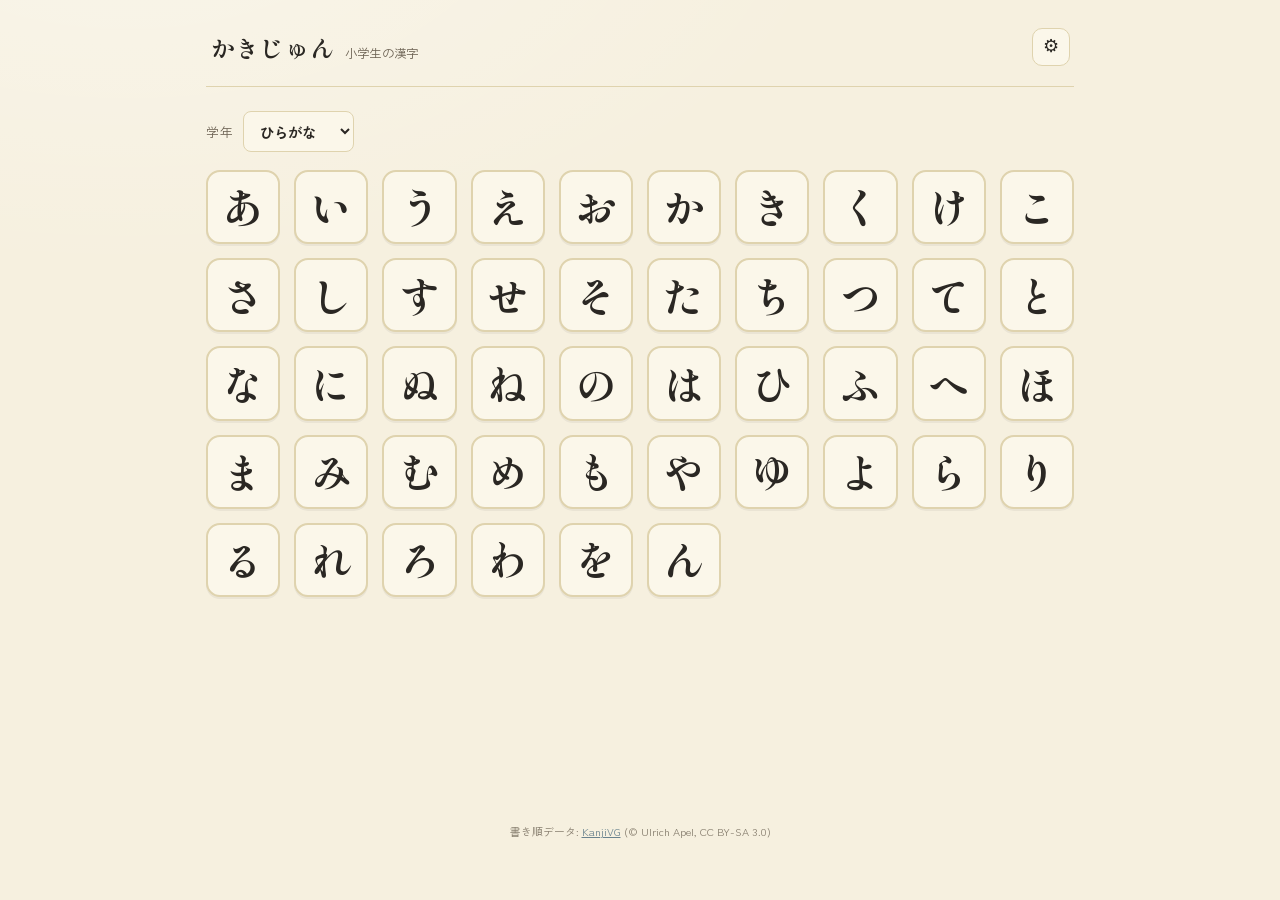
==== commit bfd574d9: "Add files via upload" ====
--- a/kanji-stroke-order-app.html
+++ b/kanji-stroke-order-app.html
@@ -34,6 +34,8 @@
 body{
   margin:0;
   min-height:100vh;
+  display:flex;
+  flex-direction:column;
   background:
     radial-gradient(1200px 600px at 10% -10%, rgba(255,255,255,0.35), transparent 60%),
     var(--paper);
@@ -45,7 +47,11 @@
 .app{
   max-width: 900px;
   margin: 0 auto;
+  width: 100%;
   padding: 24px 16px 60px;
+  display:flex;
+  flex-direction:column;
+  flex: 1;
 }
 
 header.app-header{
@@ -224,10 +230,10 @@
 }
 
 .box-stroke-large{
-  width: 62vw;
-  max-width: 280px;
-  height: 62vw;
-  max-height: 280px;
+  width: 65vw;
+  max-width: 460px;
+  height: 65vw;
+  max-height: 460px;
 }
 
 .box-stroke{
@@ -245,15 +251,24 @@
     0 2px 10px rgba(79,184,196,0.35);
 }
 
-.grid-guide{
+.grid-guide-css{
   position:absolute;
   inset:0;
   pointer-events:none;
 }
-.grid-guide line{
-  stroke: var(--guide-line);
-  stroke-width: 1;
-  stroke-dasharray: 4 4;
+.grid-guide-v{
+  position:absolute;
+  left:50%;
+  top:0;
+  bottom:0;
+  border-left: 1px dashed var(--guide-line);
+}
+.grid-guide-h{
+  position:absolute;
+  top:50%;
+  left:0;
+  right:0;
+  border-top: 1px dashed var(--guide-line);
 }
 
 .stroke-svg{
@@ -365,7 +380,8 @@
 
 footer.credit{
   text-align:center;
-  margin-top: 40px;
+  margin-top: auto;
+  padding-top: 40px;
   font-size: 0.68rem;
   color: var(--ink-soft);
   opacity: 0.8;
@@ -465,47 +481,102 @@
   margin-top: 6px;
 }
 
-/* 練習エリアを大きくする対象（ひらがな・カタカナ・すうじ・小学1年生）のとき：
-   ・タブレット幅（720px以上）：横並びのまま、見本30%／練習70%の幅で表示
-   ・スマホ幅：縦積みにし、高さは JS 側で「画面に収まる範囲」を計算して
-     見本30%／練習70%になるよう明示的に px 指定する（練習エリアが画面外に
-     はみ出さないようにするため）
-*/
-.boxes-row-large{
+/* ---------- 直接練習ページ：練習エリアを最優先で表示するレイアウト ---------- */
+/* お手本は常時表示せず、ボタンから開く下からのオーバーレイにする。
+   これにより、画面ロック（スクロール禁止）中でも練習エリアが
+   画面内に確実に収まるようにする。サイズはJS側で「入るだけ正方形に
+   大きく」計算する（正方形を崩すとお手本の座標とズレて書きにくくなる
+   ため、幅と高さの小さいほうに合わせる）。 */
+.practice-status-line{
+  min-height: 1.2em;
+  text-align: center;
+  font-size: 0.85rem;
+  color: var(--ink-soft);
+  margin-bottom: 8px;
+}
+
+.practice-main-box-wrap{
   display:flex;
-  flex-direction: column;
-  align-items: stretch;
-  gap: 14px;
-  width: 100%;
+  justify-content:center;
+  margin: 0 auto;
 }
-.boxes-row-large .kanji-box-wrap{
-  width: 100%;
+.practice-main-box-wrap.practice-wrap-full-bleed{
+  margin-left: -16px;
+  margin-right: -16px;
+  width: calc(100% + 32px);
 }
-.kanji-box-practice-large{
+.practice-main-box{
   width: 100%;
   max-width: none;
-  height: auto; /* スマホではJSが高さをpxで上書きする */
+  height: auto; /* JSが実測してpxで指定する */
 }
 
-@media (min-width: 720px){
-  .boxes-row-large{
-    flex-direction: row;
-    align-items: flex-start;
-    gap: 20px;
-  }
-  .boxes-row-large .kanji-box-wrap{
-    width: auto;
-  }
-  .boxes-row-large #practice-sample-box.kanji-box-practice-large{
-    width: 30%;
-    height: auto !important;
-    aspect-ratio: 1 / 1;
-  }
-  .boxes-row-large #practice-write-box.kanji-box-practice-large{
-    width: 70%;
-    height: auto !important;
-    aspect-ratio: 1 / 1;
-  }
+.practice-view-sample-btn{
+  display:block;
+  margin: 16px auto 0;
+  padding: 12px 28px;
+  border-radius: 999px;
+  border: none;
+  background: var(--nando);
+  color: #FBF7EA;
+  font-family: "Zen Kaku Gothic New", sans-serif;
+  font-weight: 700;
+  font-size: 0.95rem;
+  cursor: pointer;
+}
+.practice-view-sample-btn:active{ transform: translateY(1px); }
+
+/* お手本オーバーレイ：下からせり上がる、通常のレイアウトフローに入らないパネル */
+.practice-sample-overlay{
+  position: fixed;
+  left: 0;
+  right: 0;
+  bottom: 0;
+  max-height: 68vh;
+  background: var(--card);
+  border-top-left-radius: 20px;
+  border-top-right-radius: 20px;
+  box-shadow: 0 -10px 30px rgba(42,39,35,0.28);
+  z-index: 30;
+  transform: translateY(105%);
+  transition: transform 0.22s ease;
+  overflow-y: auto;
+}
+.practice-sample-overlay.overlay-open{
+  transform: translateY(0);
+}
+.practice-sample-overlay-inner{
+  position: relative;
+  padding: 18px 22px 24px;
+  display:flex;
+  flex-direction:column;
+  align-items:center;
+}
+.practice-overlay-close{
+  position: absolute;
+  top: 8px;
+  right: 10px;
+  border: none;
+  background: none;
+  font-size: 1.4rem;
+  line-height: 1;
+  color: var(--ink-soft);
+  cursor: pointer;
+  padding: 6px 10px;
+}
+.practice-sample-overlay .kanji-box-wrap{
+  margin-top: 6px;
+}
+.practice-sample-overlay .kanji-box{
+  width: 46vw;
+  max-width: 210px;
+  height: 46vw;
+  max-height: 210px;
+}
+.practice-sample-overlay-buttons{
+  display:flex;
+  gap: 12px;
+  margin-top: 16px;
 }
 
 /* 直接練習モード中はページ全体のスクロールを止める
@@ -652,14 +723,44 @@
     </div>
   </section>
 
-  <!-- ============ 直接練習ページ（骨組み・なぞり判定は未実装） ============ -->
+  <!-- ============ 直接練習ページ ============ -->
   <section id="view-practice" class="hidden">
     <div class="detail-top">
       <button class="back-btn" id="btn-practice-back">← もどる</button>
     </div>
-    <div class="focus-kanji" id="practice-focus-char"></div>
-    <div class="play-instruction" id="practice-instruction">見本をタップで再生 ▶️</div>
-    <div class="boxes-row" id="practice-boxes-row"></div>
+
+    <div class="practice-status-line" id="practice-instruction"></div>
+
+    <div class="practice-main-box-wrap">
+      <div class="kanji-box box-stroke practice-main-box" id="practice-write-box">
+        <div class="grid-guide-css">
+          <span class="grid-guide-v"></span>
+          <span class="grid-guide-h"></span>
+        </div>
+        <svg class="stroke-svg" id="practice-write-svg" viewBox="0 0 109 109" style="touch-action:none;"></svg>
+      </div>
+    </div>
+
+    <button class="practice-view-sample-btn" id="btn-view-sample">▶️ お手本を見る</button>
+
+    <div class="practice-sample-overlay" id="practice-sample-overlay">
+      <div class="practice-sample-overlay-inner">
+        <button class="practice-overlay-close" id="btn-sample-overlay-close" aria-label="閉じる">×</button>
+        <div class="kanji-box-wrap">
+          <div class="kanji-box box-stroke" id="practice-sample-box">
+            <div class="grid-guide-css">
+              <span class="grid-guide-v"></span>
+              <span class="grid-guide-h"></span>
+            </div>
+            <svg class="stroke-svg" id="practice-sample-svg" viewBox="0 0 109 109"></svg>
+          </div>
+        </div>
+        <div class="practice-sample-overlay-buttons">
+          <button class="nav-btn" id="btn-sample-replay">↩️ さいせい</button>
+          <button class="nav-btn" id="btn-sample-continue">✏️ つづきをかく</button>
+        </div>
+      </div>
+    </div>
   </section>
 
   <!-- ============ 個別ページ ============ -->
@@ -669,15 +770,15 @@
     </div>
 
     <div class="focus-kanji" id="focus-kanji"></div>
-    <div class="play-instruction">右の字をタップで最初から ▶️</div>
+    <div class="play-instruction">字をタップで再生</div>
 
     <div class="boxes-row">
       <div class="kanji-box-wrap">
         <div class="kanji-box box-stroke box-stroke-large" id="box-stroke">
-          <svg class="grid-guide" viewBox="0 0 100 100" preserveAspectRatio="none">
-            <line x1="50" y1="0" x2="50" y2="100"></line>
-            <line x1="0" y1="50" x2="100" y2="50"></line>
-          </svg>
+          <div class="grid-guide-css">
+            <span class="grid-guide-v"></span>
+            <span class="grid-guide-h"></span>
+          </div>
           <svg class="stroke-svg" id="stroke-svg" viewBox="0 0 109 109"></svg>
         </div>
       </div>
@@ -30839,16 +30940,15 @@
 /* =========================================================================
    practice.js（直接練習モード）
 
-   見本エリア：既存の書き順確認と同じ見た目、タップで最初から再生（変更なし）
-   練習エリア：
-     - うすいお手本＋「今書くべき1画」を目立つ色で表示＋始点○・終点□
-     - ポインター（指／マウス）でなぞった軌跡を、お手本の点列との距離で判定
-     - 判定の厳しさ設定（やさしい／ふつう／きびしい）に応じて許容距離を変更
-     - 失敗時は設定（その1画だけ／すべて最初から）に応じて書き直し
-     - 全画終了後、各画の判定を集計して文字全体の評価を表示し、
-       「もういちど」「つぎのじ」を選べるようにする
+   タブレット利用を前提に、練習エリアを最優先で表示する設計。
+   お手本は常時表示せず、「▶️ お手本を見る」ボタンからオーバーレイ
+   （position:fixedのボトムシート）として開く。オーバーレイの開閉は
+   練習エリアのSVG（#practice-write-svg）にも状態変数
+   （practiceStrokeIndex / strokeGrades / userPoints）にも一切触れないため、
+   お手本を確認しても、それまでに書いた内容やなぞり判定の進み具合は
+   失われない。
 
-   既存の app.js（一覧・個別ページ）には手を加えていない。
+   なぞり判定・採点のロジック（judgeStroke 以下）は既存のまま変更していない。
    ========================================================================= */
 
 (function(){
@@ -30857,13 +30957,17 @@
     viewDetail: document.getElementById("view-detail"),
     viewSettings: document.getElementById("view-settings"),
     viewPractice: document.getElementById("view-practice"),
-    focusChar: document.getElementById("practice-focus-char"),
     instruction: document.getElementById("practice-instruction"),
-    boxesRow: document.getElementById("practice-boxes-row"),
+    writeBoxWrap: document.querySelector(".practice-main-box-wrap"),
+    writeBox: document.getElementById("practice-write-box"),
     btnBack: document.getElementById("btn-practice-back"),
+    btnViewSample: document.getElementById("btn-view-sample"),
+    sampleOverlay: document.getElementById("practice-sample-overlay"),
+    btnOverlayClose: document.getElementById("btn-sample-overlay-close"),
+    btnSampleReplay: document.getElementById("btn-sample-replay"),
+    btnSampleContinue: document.getElementById("btn-sample-continue"),
   };
 
-  // ---- 判定の厳しさ → 平均許容距離（SVGのviewBox単位、109x109基準） ----
   const TOLERANCE_THRESHOLD = { easy: 16, normal: 11, hard: 7 };
   const SAMPLE_POINT_COUNT = 24; // お手本を何点サンプリングして距離判定するか
 
@@ -30876,29 +30980,19 @@
   let isDrawing = false;
   let userInkEl = null;           // なぞり軌跡を表示する polyline
 
+  let sampleBuilt = false;        // お手本SVGを組み立て済みかどうか（文字が変わったら作り直す）
   let sampleCurrentPathEls = [];
   let samplePlayTimers = [];
 
   /* ---------------------------------------------------------------------
-     見本エリア（既存の確認ページと同じロジック。変更していない）
+     お手本オーバーレイ（練習エリアの状態には一切触れない）
      --------------------------------------------------------------------- */
-  function buildSampleBox(character, isLarge){
-    const wrap = document.createElement("div");
-    wrap.className = "kanji-box-wrap";
-    const largeClass = isLarge ? " kanji-box-practice-large" : "";
-    wrap.innerHTML = `
-      <span class="box-label">見本</span>
-      <div class="kanji-box box-stroke${largeClass}" id="practice-sample-box">
-        <svg class="grid-guide" viewBox="0 0 100 100" preserveAspectRatio="none">
-          <line x1="50" y1="0" x2="50" y2="100"></line>
-          <line x1="0" y1="50" x2="100" y2="50"></line>
-        </svg>
-        <svg class="stroke-svg" id="practice-sample-svg" viewBox="0 0 109 109"></svg>
-      </div>`;
-
-    const data = KANJI_STROKE_DATA[character];
-    const svg = wrap.querySelector("#practice-sample-svg");
+  function buildSampleSvgIfNeeded(){
+    if (sampleBuilt) return;
+    const data = practiceCharData;
+    const svg = document.getElementById("practice-sample-svg");
     svg.setAttribute("viewBox", data.viewBox);
+    svg.innerHTML = "";
     sampleCurrentPathEls = [];
 
     const ghostGroup = document.createElementNS(SVG_NS, "g");
@@ -30920,9 +31014,7 @@
       path.style.strokeDashoffset = 0;
       sampleCurrentPathEls.push({ el: path, length });
     });
-
-    wrap.querySelector("#practice-sample-box").addEventListener("click", playSample);
-    return wrap;
+    sampleBuilt = true;
   }
 
   function clearSampleTimers(){
@@ -30951,59 +31043,47 @@
     }, sampleCurrentPathEls.length * STROKE_DURATION));
   }
 
+  // ---- オーバーレイを開く／閉じる ----
+  // 練習エリア（#practice-write-svg）にも状態変数にも触れないので、
+  // 開閉しても練習の途中経過は保持されたままになる。
+  function openSampleOverlay(){
+    buildSampleSvgIfNeeded();
+    pEl.sampleOverlay.classList.add("overlay-open");
+  }
+  function closeSampleOverlay(){
+    clearSampleTimers();
+    pEl.sampleOverlay.classList.remove("overlay-open");
+  }
+
   /* ---------------------------------------------------------------------
-     練習エリア
+     練習エリア（最優先で表示するメインエリア）
      --------------------------------------------------------------------- */
-  const TABLET_BREAKPOINT = 720; // style.css の @media (min-width: 720px) と合わせてある
+  // 画面に収まる最大の正方形になるようpxで指定する
+  // （正方形を崩すと、お手本の座標系109x109とマスの縦横比がずれて
+  //   なぞる操作が偏って動かしにくくなるため、常に正方形を保つ）
+  function sizeWriteBox(){
+    // ひらがな・カタカナ・すうじ・小学1年生は、小さな子には字が小さめに
+    // 感じられるとのことなので、余白側の.appのパディングを飛び出して
+    // 横幅をいっぱいまで使う（正方形なので、幅が制約になっていることが多く、
+    // 下側の余白を削るだけでは大きさが変わらないケースがあったため）
+    const entryType = CONTENT_REGISTRY[currentGrade].type;
+    const isLarge = entryType !== "kanji" || String(currentGrade) === "1";
+    pEl.writeBoxWrap.classList.toggle("practice-wrap-full-bleed", isLarge);
 
-  // ---- スマホ幅のとき、見本30%／練習70%になるよう高さをpxで直接指定する ----
-  // （CSSのvh等だけだと、ヘッダーや説明文の高さ次第で練習エリアが画面外に
-  //   はみ出すことがあるため、実際に描画された位置を見て計算する）
-  function applyPhoneLargeSizing(){
-    const sampleBox = document.getElementById("practice-sample-box");
-    const writeBox = document.getElementById("practice-write-box");
-    if (!sampleBox || !writeBox) return;
+    const rect = pEl.writeBoxWrap.getBoundingClientRect();
+    const sideMargin = isLarge ? 8 : 0; // full-bleed時に画面端ギリギリにならないよう少しだけ余白を残す
+    const availableWidth = (rect.width || window.innerWidth) - sideMargin * 2;
 
-    if (window.innerWidth >= TABLET_BREAKPOINT) {
-      // タブレット幅：CSS側（横並び・30%/70%幅）に任せるので、pxの上書きは解除する
-      sampleBox.style.height = "";
-      writeBox.style.height = "";
-      sampleBox.style.width = "";
-      writeBox.style.width = "";
-      return;
-    }
-
-    const rowTop = pEl.boxesRow.getBoundingClientRect().top;
-    const bottomMargin = 16;
-    const gap = 14;
-    const availableHeight = Math.max(240, window.innerHeight - rowTop - bottomMargin);
-    const sampleHeight = Math.max(90, Math.round((availableHeight - gap) * 0.3));
-    const writeHeight = Math.max(140, Math.round((availableHeight - gap) * 0.7));
-
-    sampleBox.style.width = "100%";
-    writeBox.style.width = "100%";
-    sampleBox.style.height = sampleHeight + "px";
-    writeBox.style.height = writeHeight + "px";
+    const bottomChromeHeight = isLarge ? 46 : 58; // 「お手本を見る」ボタンぶんの見込み
+    const bottomMargin = isLarge ? 6 : 10;
+    const availableHeight = window.innerHeight - rect.top - bottomChromeHeight - bottomMargin;
+    const side = Math.max(160, Math.min(availableWidth, availableHeight));
+    pEl.writeBox.style.width = side + "px";
+    pEl.writeBox.style.height = side + "px";
   }
 
   function onPracticeResize(){
-    if (document.getElementById("practice-write-box")) applyPhoneLargeSizing();
-  }
-
-  function buildPracticeBox(isLarge){
-    const wrap = document.createElement("div");
-    wrap.className = "kanji-box-wrap";
-    const largeClass = isLarge ? " kanji-box-practice-large" : "";
-    wrap.innerHTML = `
-      <span class="box-label">れんしゅう</span>
-      <div class="kanji-box box-stroke${largeClass}" id="practice-write-box">
-        <svg class="grid-guide" viewBox="0 0 100 100" preserveAspectRatio="none">
-          <line x1="50" y1="0" x2="50" y2="100"></line>
-          <line x1="0" y1="50" x2="100" y2="50"></line>
-        </svg>
-        <svg class="stroke-svg" id="practice-write-svg" viewBox="0 0 109 109" style="touch-action:none;"></svg>
-      </div>`;
-    return wrap;
+    if (!pEl.viewPractice.classList.contains("hidden")) sizeWriteBox();
   }
 
   function renderPracticeArea(){
@@ -31070,11 +31150,21 @@
   function toSvgPoint(svg, clientX, clientY){
     const rect = svg.getBoundingClientRect();
     const vb = svg.viewBox.baseVal;
-    if (!rect.width || !rect.height || !vb || !vb.width) {
+    if (!rect.width || !rect.height || !vb || !vb.width || !vb.height) {
       return { x: 0, y: 0 };
     }
-    const x = vb.x + ((clientX - rect.left) / rect.width) * vb.width;
-    const y = vb.y + ((clientY - rect.top) / rect.height) * vb.height;
+    // 既定の preserveAspectRatio（xMidYMid meet）では、枠が正方形でない場合
+    // 実際の描画は縦横比を保ったまま中央に収まる（余白ができる）。
+    // ここでその実際の描画範囲（scale・オフセット）を計算してから
+    // クライアント座標をSVG座標に変換することで、枠の縦横比によらず
+    // 実際になぞった距離とずれないようにする。
+    const scale = Math.min(rect.width / vb.width, rect.height / vb.height);
+    const renderedWidth = vb.width * scale;
+    const renderedHeight = vb.height * scale;
+    const offsetX = rect.left + (rect.width - renderedWidth) / 2;
+    const offsetY = rect.top + (rect.height - renderedHeight) / 2;
+    const x = vb.x + (clientX - offsetX) / scale;
+    const y = vb.y + (clientY - offsetY) / scale;
     return { x, y };
   }
 
@@ -31112,7 +31202,7 @@
   }
 
   /* ---------------------------------------------------------------------
-     なぞり判定
+     なぞり判定（変更なし）
      --------------------------------------------------------------------- */
   function sampleModelPoints(pathEl, n){
     const len = pathEl.getTotalLength();
@@ -31163,7 +31253,7 @@
     if (result.pass) {
       strokeGrades.push(result.grade);
       practiceStrokeIndex += 1;
-      pEl.instruction.textContent = "見本をタップで再生 ▶️／なぞって書いてみよう";
+      pEl.instruction.textContent = "";
       renderPracticeArea();
       attachPointerHandlers();
     } else {
@@ -31194,7 +31284,7 @@
   }
 
   /* ---------------------------------------------------------------------
-     結果表示
+     結果表示（変更なし）
      --------------------------------------------------------------------- */
   const GRADE_VALUE = { "◎": 3, "○": 2, "△": 1 };
   const GRADE_MESSAGE = {
@@ -31246,7 +31336,7 @@
     removeResultOverlay();
     practiceStrokeIndex = 0;
     strokeGrades = [];
-    pEl.instruction.textContent = "見本をタップで再生 ▶️／なぞって書いてみよう";
+    pEl.instruction.textContent = "";
     renderPracticeArea();
     attachPointerHandlers();
   }
@@ -31286,29 +31376,12 @@
     strokeGrades = [];
     userPoints = [];
     practiceListContext = listContext || null;
+    sampleBuilt = false;
     clearSampleTimers();
     removeResultOverlay();
+    pEl.sampleOverlay.classList.remove("overlay-open");
 
-    pEl.focusChar.textContent = character;
-    pEl.instruction.textContent = "見本をタップで再生 ▶️／なぞって書いてみよう";
-
-    const settings = loadSettings();
-    // ひらがな・カタカナ・すうじ・小学1年生の漢字は、小さな子には枠が小さめなので大きくする
-    const entryType = CONTENT_REGISTRY[currentGrade].type;
-    const isLarge = entryType !== "kanji" || String(currentGrade) === "1";
-
-    const sampleBox = buildSampleBox(character, isLarge);
-    const writeBox = buildPracticeBox(isLarge);
-
-    pEl.boxesRow.innerHTML = "";
-    pEl.boxesRow.classList.toggle("boxes-row-large", isLarge);
-    if (settings.samplePosition === "right") {
-      pEl.boxesRow.appendChild(writeBox);
-      pEl.boxesRow.appendChild(sampleBox);
-    } else {
-      pEl.boxesRow.appendChild(sampleBox);
-      pEl.boxesRow.appendChild(writeBox);
-    }
+    pEl.instruction.textContent = "";
 
     renderPracticeArea();
     attachPointerHandlers();
@@ -31319,22 +31392,27 @@
     pEl.viewPractice.classList.remove("hidden");
     document.body.classList.add("no-page-scroll"); // 練習中はページ全体のスクロールを止める
 
-    if (isLarge) {
-      applyPhoneLargeSizing();
-      window.addEventListener("resize", onPracticeResize);
-    }
+    sizeWriteBox();
+    window.addEventListener("resize", onPracticeResize);
   }
 
   function closePractice(){
     clearSampleTimers();
     removeResultOverlay();
+    pEl.sampleOverlay.classList.remove("overlay-open");
     pEl.viewPractice.classList.add("hidden");
     pEl.viewList.classList.remove("hidden");
     document.body.classList.remove("no-page-scroll"); // 通常のスクロールに戻す
     window.removeEventListener("resize", onPracticeResize);
   }
 
+  // ---- イベント登録 ----
   pEl.btnBack.addEventListener("click", closePractice);
+  pEl.btnViewSample.addEventListener("click", openSampleOverlay);
+  pEl.btnOverlayClose.addEventListener("click", closeSampleOverlay);
+  pEl.btnSampleContinue.addEventListener("click", closeSampleOverlay);
+  pEl.btnSampleReplay.addEventListener("click", playSample);
+  document.getElementById("practice-sample-box").addEventListener("click", playSample);
 
   window.openPractice = openPractice;
 })();
